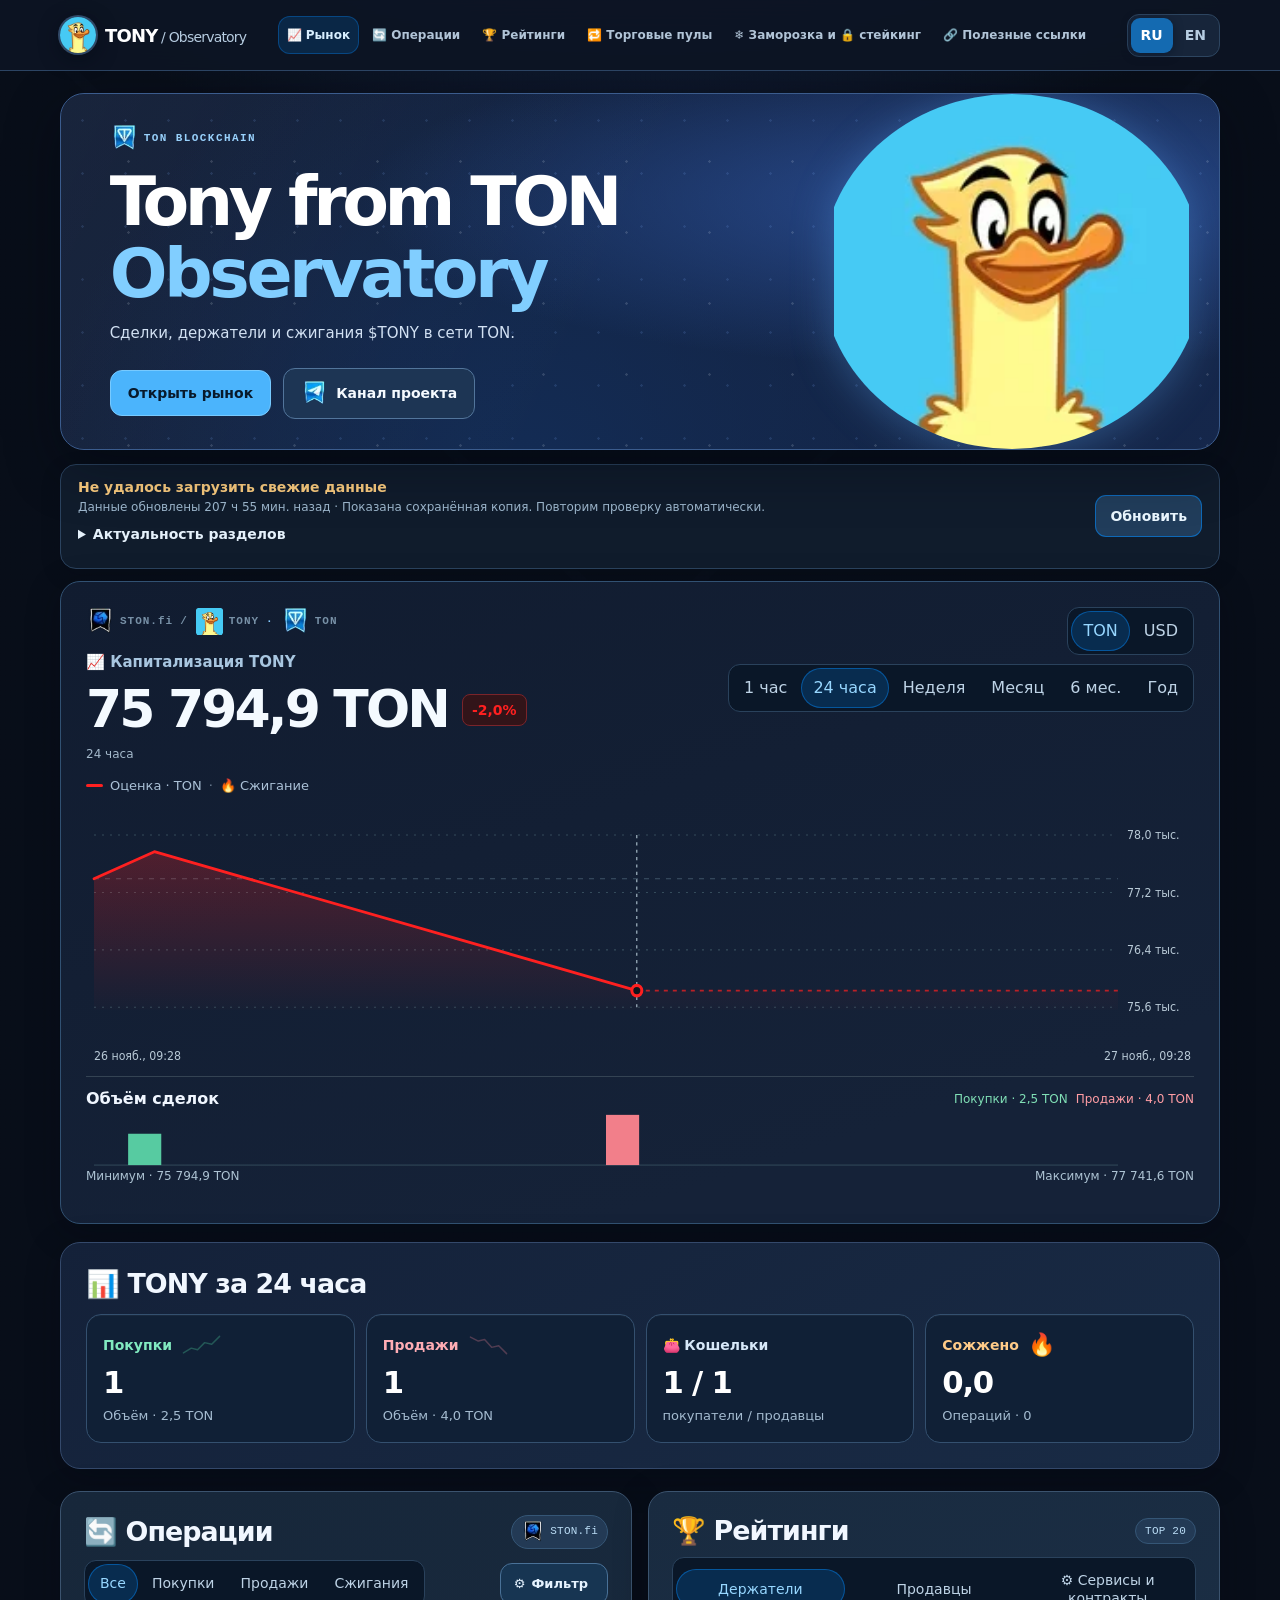
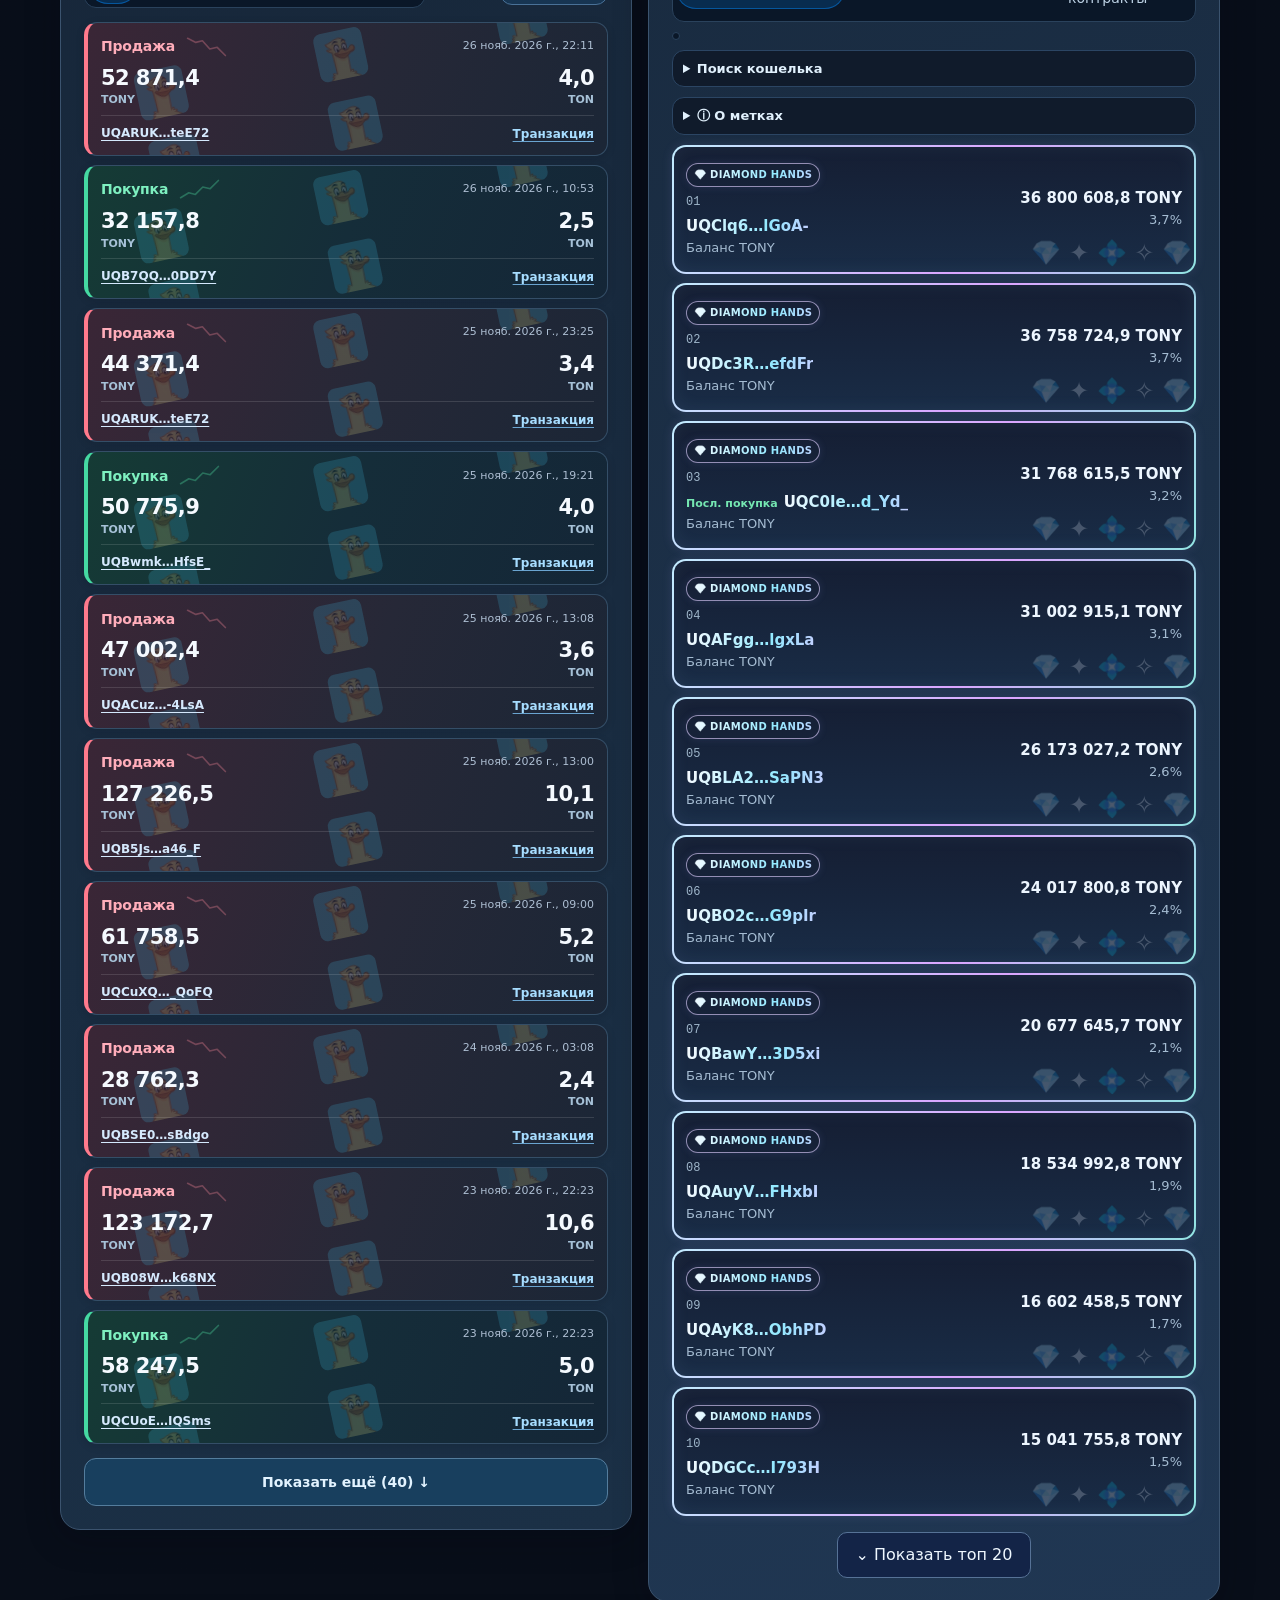
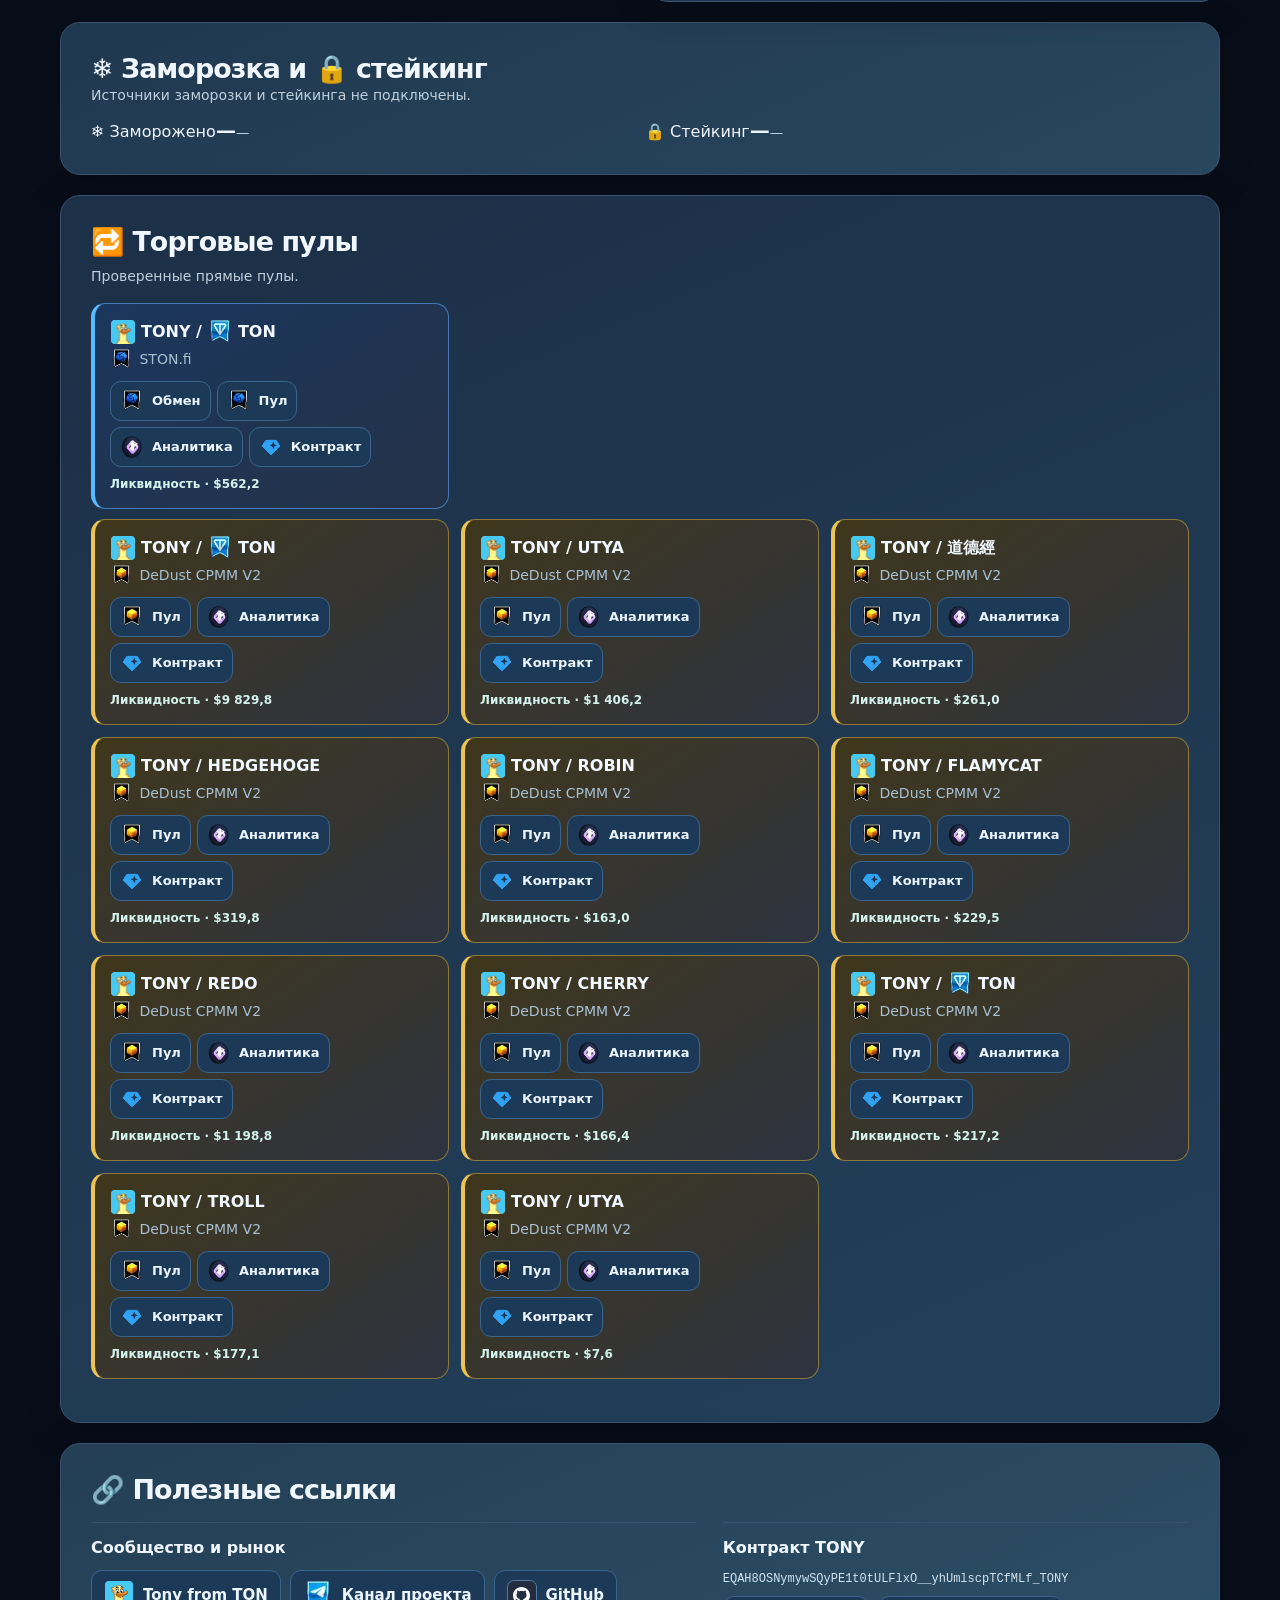
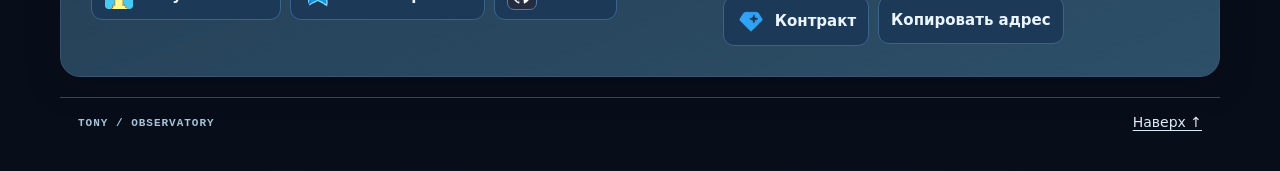
==== index.html @ 34996805 "Refresh TONY snapshot" ====
<!doctype html>
<html lang="ru"><head>
<meta charset="utf-8"><meta name="viewport" content="width=device-width,initial-scale=1">
<meta name="theme-color" content="#070d21"><meta name="description" content="TONY Observatory — сделки STON.fi, держатели и подтверждённые сжигания TONY в сети TON.">
<title>Tony from TON Observatory</title><style>:root{color-scheme:light;--ink:#101721;--muted:#536372;--paper:#f8fafc;--line:#cbd5df;--blue:#30a1f5;--link:#075d9b;--night:#090b0e;--graphite:#10151c;--green:#1e6b51;--red:#df0000;--orange:#975019;font:16px/1.5 system-ui,-apple-system,BlinkMacSystemFont,"Segoe UI",sans-serif;color:var(--ink);background:var(--night)}
*{box-sizing:border-box}
[hidden]{display:none!important}
html{scroll-behavior:smooth;scroll-padding-top:82px}
body{margin:0;background:var(--night)}
.wrap{width:min(1220px,calc(100% - 64px));margin-inline:auto}
h1,h2,h3,p{margin:0}
a{color:var(--link);text-underline-offset:3px}
a:hover{text-decoration:underline}
button{font:inherit;color:inherit;cursor:pointer}
a:focus-visible,button:focus-visible,summary:focus-visible,#plot svg:focus-visible{outline:3px solid #5692db;outline-offset:2px}
header{position:sticky;top:0;z-index:5;background:#090b0ef5;border-bottom:1px solid #283541;color:#f5f8fc}
.nav,.brand,nav,.langs,.tabs,.smallTabs,.introLinks,.eyebrow,.sectionHeading,.chartCaption,footer,.graphTop{display:flex;align-items:center}
.nav{min-height:65px;gap:20px;justify-content:space-between}
.brand{gap:9px;color:#fff;text-decoration:none}
.brand svg{width:36px;height:36px}
.brand strong{font-size:19px;letter-spacing:-.055em}
.brand span{font-weight:500;color:#c3cbd5}
.brand:hover{text-decoration:none}
nav{gap:5px}
nav a,.langs button{font-size:14px;font-weight:650}
nav a{color:#b4c0ce;padding:9px 11px;text-decoration:none;border-radius:8px}
nav a.on,nav a:hover{color:white;background:#203347;text-decoration:none}
.langs,.tabs,.smallTabs{background:#e5edf4;border-radius:10px;padding:3px;gap:2px;width:fit-content;max-width:100%;flex-wrap:wrap}
.langs button,.tabs button,.smallTabs button{border:none;padding:7px 10px;background:transparent;color:#364c61;border-radius:7px;line-height:1.35}
.langs .on,.tabs .on,.smallTabs .on{background:#114c79;color:white}
.hero{margin:20px 0 16px;position:relative;isolation:isolate;overflow:hidden;display:flex;align-items:center;min-height:192px;border-radius:20px;border:1px solid #293746;background:radial-gradient(ellipse at 88% 70%,#153650 0%,transparent 53%),#0b0d10;color:#fff}
.herotext{position:relative;z-index:1;padding:27px clamp(20px,3vw,44px);max-width:66%}
.eyebrow,.tag,footer>span{font-family:ui-monospace,Consolas,monospace;font-size:11px;font-weight:650;letter-spacing:.09em}
.eyebrow{gap:8px}
.eyebrow i{width:7px;height:7px;background:#468ec6;border-radius:50%}
.hero .eyebrow{color:#b9c9d9}
.hero .eyebrow i{background:var(--blue)}
h1{font-size:clamp(38px,4.6vw,68px);letter-spacing:-.07em;line-height:1.05;margin:7px 0 8px}
h1 em{font-family:Georgia,"Times New Roman",serif;font-weight:normal;letter-spacing:-.055em;color:#a1d6ff}
.hero p{color:#c9d5e1;font-size:15px}
.heroArt{position:absolute;inset:0 0 0 auto;width:41%;display:grid;align-items:center;pointer-events:none}
.heroArt svg{width:100%;height:100%;max-height:250px}
.introLinks{margin-top:17px;gap:10px}
.introLinks a,.more{border:1px solid #9daebf;border-radius:8px;padding:7px 12px;text-decoration:none;font-weight:650;font-size:14px}
.introLinks a{color:#f0f6ff;border-color:#536779}
.introLinks a:first-child{color:#081624;background:var(--blue);border-color:var(--blue)}
.introLinks a:hover,.more:hover{box-shadow:inset 0 0 0 1px currentColor}
.panel{background:var(--paper);border:1px solid var(--line);border-radius:17px;padding:clamp(16px,2vw,25px);min-width:0}
.graphTop,.sectionHeading,footer{justify-content:space-between;gap:12px}
.graphTop{align-items:flex-start}
.graph .eyebrow{color:#b6c8d9}
.graph .eyebrow span{color:#7891a7}
.graph h2{font-weight:550;color:var(--muted);font-size:16px;margin-top:12px}
.price{font-size:clamp(27px,3.2vw,44px);line-height:1.12;letter-spacing:-.05em;font-variant-numeric:tabular-nums;font-weight:730}
.chartCaption{font-size:13px;color:var(--muted);gap:7px;margin-top:13px}
.lineKey{width:17px;height:3px;border-radius:3px;background:var(--blue)}
.sep{color:#6f8196}
#plot{margin:6px 0;min-height:183px}
#plot svg{width:100%;height:183px;display:block;touch-action:pan-y}
#plot text{font:11px system-ui,sans-serif;fill:#b6c6d6}
.marker{cursor:pointer}
.marker:focus{outline:2px solid var(--orange)}
#readout{font-size:14px;font-variant-numeric:tabular-nums;min-height:24px;color:var(--ink)}
.note,.description,.resources p{font-size:14px;color:var(--muted);overflow-wrap:anywhere}
.note{font-size:12px}
.description{margin:8px 0}
.summary{margin:18px 0 22px}
.summary h2,.panel h2:not(.graph h2){font-size:clamp(20px,2.1vw,27px);letter-spacing:-.045em;line-height:1.2}
.summary .sectionHeading{margin-bottom:9px}
.tag{color:#3e5061;background:#e2ebf4;border-radius:20px;padding:4px 9px;white-space:nowrap;font-weight:500;letter-spacing:.02em}
#stats{display:grid;grid-template-columns:repeat(4,minmax(0,1fr));gap:10px}
.stat{background:var(--paper);border:1px solid var(--line);border-radius:13px;padding:13px 15px;min-width:0}
.stat b,.stat small,.stat span{display:block}
.stat b{font-size:clamp(20px,2.1vw,31px);line-height:1.3;font-variant-numeric:tabular-nums;overflow-wrap:anywhere;letter-spacing:-.04em}
.stat small{font-size:13px;color:var(--muted)}
.stat span{font-size:14px;font-weight:670}
.buy{color:var(--green)}
.sell{color:var(--red)}
.burn{color:var(--orange)}
.columns{display:grid;grid-template-columns:1fr 1fr;gap:16px;align-items:start}
.columns .tabs{margin:10px 0}
.columns .tabs button,.smallTabs button{font-size:14px}
.smallTabs:not(:empty){margin-bottom:8px}
#feedNote,#rankNote{margin-bottom:8px}
.row{display:grid;grid-template-columns:minmax(0,1fr) auto;gap:10px;border-top:1px solid #dce3eb;padding:10px 0;align-items:center}
.row>div{min-width:0}
.row>div:last-child{text-align:right}
.row b,.row small{display:block;font-variant-numeric:tabular-nums}
.row small{color:var(--muted);font-size:13px}
.row a{overflow-wrap:anywhere}
.row b{font-size:15px;line-height:1.45}
.row .badge{display:inline-block;padding:1px 6px;font-size:12px;border-radius:5px;margin-right:6px}
.badge.buy{background:#e0f3e8}
.badge.sell{background:var(--red);color:white}
.badge.burn{background:#ffead4}
.position{color:var(--muted);font:12px ui-monospace,monospace;margin-right:8px}
.empty{padding:16px 0;color:var(--muted)}
.more{background:#eaf1f7;color:#144b72}
.more[hidden]{display:none}
#more{margin-top:8px;width:100%}
.resources{margin:20px 0}
.resourcesGrid{display:grid;grid-template-columns:1.15fr 1.2fr 1fr;gap:24px;margin-top:16px}
.resources h3{font-size:16px;margin-bottom:6px}
.resourceList{display:flex;gap:8px 13px;flex-wrap:wrap}
.resourceList,.contract{margin-top:8px;font-size:14px}
.contract{display:block;overflow-wrap:anywhere;font-family:ui-monospace,monospace;margin-bottom:10px}
.resourcesGrid article{min-width:0}
summary{cursor:pointer;font-weight:600}
footer{padding:16px 0 25px}
footer a{font-size:14px}
@media(max-width:800px){.wrap{width:calc(100% - 28px)}
.nav{display:grid;grid-template-columns:1fr auto;gap:0;padding-top:6px}
.langs{grid-column:2;grid-row:1}
.brand{grid-column:1;grid-row:1}
nav{grid-column:1/-1;justify-content:space-between;gap:0}
nav a{padding:7px 5px;font-size:13px}
html{scroll-padding-top:98px}
.columns{grid-template-columns:1fr}
.heroArt{width:35%;opacity:.82}
.herotext{max-width:73%;padding:19px}
.hero{min-height:180px}
.graphTop{flex-wrap:wrap}
.resourcesGrid{grid-template-columns:1fr 1fr}

#stats{grid-template-columns:repeat(2,minmax(0,1fr))}}
@media(max-width:500px){.wrap{width:calc(100% - 20px)}
.hero{margin-top:10px}
.herotext{max-width:100%;padding:16px}
.heroArt{width:35%;inset:auto 0 0 auto;height:78px}
.hero p{max-width:96%;font-size:14px}
.introLinks{max-width:76%;gap:6px;flex-wrap:wrap}
.introLinks a{font-size:13px;padding:6px 8px}
.graphTop{gap:10px}
.tabs button{padding:6px 8px}
.stat{padding:10px}
.stat small{font-size:12px}
.row{gap:3px}
.row b{font-size:14px}
.row small{font-size:12px}
.resourcesGrid{grid-template-columns:1fr;gap:15px}
.resourcesGrid article+article{border-top:1px solid var(--line);padding-top:12px}}
@media(prefers-reduced-motion:reduce){html{scroll-behavior:auto}}

.walletLegend{font-size:13px;color:var(--muted);margin:4px 0}
.walletIdentity{display:inline-flex;align-items:baseline;flex-wrap:wrap;gap:2px 6px;max-width:100%;vertical-align:baseline}
.row .walletAddress{font-weight:700;text-decoration:underline;text-decoration-thickness:1px;text-underline-offset:3px}
.row .walletAddress.buy,.walletRole.buy{color:#126042}
.row .walletAddress.sell,.walletRole.sell{color:#df0000}
.row .walletAddress.burn,.walletRole.burn{color:#874305}
.row .walletAddress.neutral{color:#51615c}
.walletRole{font-size:11px;font-weight:600}
:is(.row,.walletResult) .domainBadge{font:600 11px/1.4 system-ui,sans-serif;letter-spacing:0;padding:2px 6px;border-radius:5px;overflow-wrap:anywhere;max-width:100%;display:inline-block}
.domainBadge.digits{color:#482e00;background:linear-gradient(110deg,#ffcc00 12%,#ffe173 34%,#fff9c0 46%,#ffd700 57%,#efb000 84%);background-size:220% 100%;border:1px solid #a37b00;animation:projectGold 4s ease-in-out infinite alternate}
details.domainDetails{display:inline-block;border:0;padding:0;font-size:12px;font-weight:500;width:100%}
details.domainDetails summary{color:var(--muted);font-size:11px}
#rank .position{vertical-align:top}
.onlyBadges{display:flex;align-items:center;gap:7px;font-size:13px;font-weight:600;margin:4px 0 7px;cursor:pointer}
.onlyBadges input{width:16px;height:16px;accent-color:var(--link)}


@keyframes projectGold{from{background-position:0% 50%}
to{background-position:100% 50%}}
@media(prefers-reduced-motion:reduce){.domainBadge.digits{animation:none}}
footer>span{color:#f5f8ff}
footer a{color:#dcebf8}
.price{overflow-wrap:break-word}

/* Make the chart and header dark; financial rows retain their semantic colours. */
.langs,.graph .tabs{background:#202a35}
.langs button,.graph .tabs button{color:#c3cfdb}
.langs .on,.graph .tabs .on{background:var(--blue);color:#071421}
.graph{--ink:#f5f8fc;--muted:#b2c0cd;color:var(--ink);background:var(--graphite);border-color:#283747}
.graph #readout a{color:#86caff}
.graph #plot svg{height:205px}
.brand:hover,.introLinks a:hover{color:#fff}
.introLinks a:first-child:hover{color:#081624}

.wrap{width:min(1180px,calc(100% - 88px))}
.hero{background:linear-gradient(165deg,#080a0d 22%,#10151c 100%)}
.graph,.summary{background:linear-gradient(180deg,#10151c,#152332);border:1px solid #374b5b}
.summary{background:linear-gradient(180deg,#152332,#172b3c);padding:clamp(16px,2vw,25px);border-radius:17px;color:#f4f8ff}
.summary .sectionHeading{margin-bottom:14px}
.stat{background:linear-gradient(145deg,#131d28,#1e3041);border:1px solid #3d5363}
.stat small{color:#b9c8d5}
.stat span.buy,.stat span.sell,.stat span.burn{display:inline-block;border-radius:5px;background:linear-gradient(120deg,#d8e5eb,#c1d4df);padding:1px 6px}
.columns .panel,.resources{--ink:#f3f7fc;--muted:#c1cedb;--link:#a6daff;--line:#435a6a;color:var(--ink);border-color:#3b5264}
.columns .panel{background:linear-gradient(180deg,#172b3c,#1a3b51)}
.columns .tabs,.columns .smallTabs{background:#0e1c29}
.columns .tabs button,.columns .smallTabs button{color:#cbd9e7}
.columns .tabs .on,.columns .smallTabs .on{background:#265a7d;color:#fff}
.row{border-color:#435666}
.position{color:#c1cedb}
.tag{background:#233f54;color:#d1e6f6}
.row .walletIdentity{background:linear-gradient(125deg,#d8e5eb,#c1d4df);border-radius:7px;padding:3px 6px}
.domainDetails summary{color:#354d62!important}
.domainDetails span{color:#223847}
#more,.resourceList>a,.resourceList>button{color:#f3f8ff;background:#15496b;border:1px solid #6289a3}
.resources{background:linear-gradient(180deg,#1a3b51,#20475e);padding:clamp(18px,2.5vw,30px)}
.resourcesGrid{grid-template-columns:1.3fr 1fr;gap:clamp(14px,2vw,26px)}
.resourcesGrid article{border-top:1px solid #7190a3;padding-top:13px}
.resources h3{margin-bottom:10px}
.resourceList{display:grid;grid-template-columns:1fr;gap:7px}
.resourceList>a,.resourceList>button{display:flex;align-items:center;justify-content:space-between;gap:6px;min-height:42px;padding:8px 12px;border-radius:7px;text-align:left;font:650 14px/1.35 system-ui,sans-serif;text-decoration:none;cursor:pointer}
.resourceList>a:hover,.resourceList>button:hover,#more:hover{background:#1b5c82;border-color:#aedfff}
.resources .contract{color:#d1e4f2;margin:6px 0;word-break:break-all}
footer{background:#090c10;border-top:1px solid #405362;padding:14px 18px;margin-bottom:14px;border-radius:8px}
@media(min-width:1000px){.resourcesGrid article:first-child .resourceList{grid-template-columns:repeat(2,minmax(0,1fr))}}
@media(max-width:800px){.wrap{width:calc(100% - 34px)}.resourcesGrid{grid-template-columns:1fr 1fr}}
@media(max-width:500px){.wrap{width:calc(100% - 22px)}.resourcesGrid{grid-template-columns:1fr}.resourcesGrid article+article{border-color:#7190a3}}

/* Draw external-link arrows without relying on a font glyph. */
.resourceList>a::after,.introLinks a[href^="https:"]::after,.row a:not(.walletAddress)::after{content:"";display:inline-block;width:8px;height:8px;flex-shrink:0;margin-left:6px;border-top:1.5px solid currentColor;border-right:1.5px solid currentColor;background:linear-gradient(135deg,transparent 43%,currentColor 46%,currentColor 54%,transparent 57%);vertical-align:1px}

.syncBar{display:flex;align-items:center;justify-content:space-between;gap:14px;margin:0 0 12px;padding:12px 18px;background:#101b27;border:1px solid #374b5b;border-radius:12px;color:#e5f1fb}
.syncBar>div{min-width:0}.syncBar p{font-size:14px;font-weight:650}.syncBar small{display:block;color:#b9c8d5;font-size:12px;overflow-wrap:anywhere}.syncBar .syncWarning{color:#ffcf80}
#refreshData{flex-shrink:0;min-height:42px;padding:8px 14px;border:1px solid #6289a3;border-radius:7px;background:#15496b;color:#f3f8ff;font-weight:650;font-size:14px}#refreshData:hover{background:#1b5c82}#refreshData:disabled{opacity:.65;cursor:wait}
@media(max-width:400px){.syncBar{align-items:flex-start;flex-wrap:wrap;padding:12px 14px}.syncBar>div{flex:1 1 175px}}

/* Market cap: native-currency valuation, with an explicit estimation note. */
.graph .price{font-size:clamp(32px,4.2vw,52px);letter-spacing:-.055em;line-height:1.15}
.graph h2{font-size:15px;margin-top:12px;margin-bottom:7px}
.capHeadline{display:flex;align-items:center;gap:14px;flex-wrap:wrap}
.capChange{font:700 14px/1.3 system-ui,sans-serif;padding:6px 9px;border-radius:8px;font-variant-numeric:tabular-nums;white-space:nowrap}
.capChange:empty{display:none}.capPositive{color:#54edb6;background:#133c32;border:1px solid #24634e}.capNegative{color:#ff2020;background:#321419;border:1px solid #7a242a}
#capPeriod{margin-top:5px;color:#a4b9cb}.graph #plot{min-height:250px;margin:18px 0 8px}.graph #plot svg{height:250px}
.graph #plot text{font:11px system-ui,sans-serif;fill:#b8c9d6}
.capRange{display:flex;justify-content:space-between;gap:8px;flex-wrap:wrap;color:#adc3d3;font-size:12px;font-variant-numeric:tabular-nums;margin:0 0 13px}
.graph #readout{background:#0b1723;border:1px solid #2b4354;padding:10px 12px;border-radius:9px;min-height:43px;font-size:13px;margin-bottom:9px}
.capMethod{font-size:11px;line-height:1.5;color:#9db3c4;border-top:1px solid #2b4354;padding-top:10px;margin-top:10px;max-width:850px}
.graph .chartCaption .lineKey{background:var(--chart-colour,#38dda0)}
@media(max-width:500px){.graph .price{font-size:34px}.capHeadline{gap:8px}.graph .graphTop{gap:15px}.graph .tabs{width:100%;justify-content:space-between}.graph .tabs button{padding:8px 6px;font-size:12px}.graph #plot svg{height:240px}.graph #plot{min-height:240px}.graph #readout{font-size:12px}.capMethod{font-size:11px}}
@media(max-width:360px){.graph .tabs{display:grid;grid-template-columns:repeat(3,minmax(0,1fr));gap:3px}.graph .tabs button{width:100%}}

:root{--blue:#75ccff;--project-art:url("[data-uri]");--night:#070d21}
body{background:radial-gradient(ellipse at 78% 0%,#24347b 0%,#111c49 28%,transparent 55%),#070d21}
header{background:#0a1129f5;border-color:#324576}
.brandMark{width:36px;height:36px;border-radius:50%;background:var(--project-art) center/cover}
.hero{min-height:268px;border-color:#435b9c;background:radial-gradient(ellipse at 78% 50%,#2b4696 0%,#182860 34%,transparent 68%),linear-gradient(112deg,#0d1639,#111c49)}
.hero::before{content:"";position:absolute;inset:0;background-image:radial-gradient(circle,#7eaeff 1px,transparent 1.5px),radial-gradient(circle,#eff7ff 1px,transparent 1.5px);background-size:43px 53px,83px 71px;background-position:0 0,26px 32px;opacity:.24;pointer-events:none}
.heroArt{width:40%;height:100%;background:var(--project-art) center / auto 88% no-repeat;filter:drop-shadow(0 0 20px #60b5ff60);border-radius:50%}
.hero h1 em{color:#89ceff}
.graph{background:linear-gradient(180deg,#101936,#151f43);border-color:#394b80}
.summary{background:linear-gradient(180deg,#182649,#202d55);border-color:#435480}
.columns .panel{background:linear-gradient(180deg,#192847,#1e3659)}
.resources{background:linear-gradient(180deg,#192b4b,#1b345a)}
.graphControls{display:grid;gap:10px;justify-items:end;min-width:0}
.row.trade-buy{border-left:3px solid #4cce9f;padding-left:8px;background:#14564832}
.row.trade-sell{border-left:3px solid #fb6b76;padding-left:8px;background:#7c223532}
.row.trade-burn{border-left:3px solid #e7ae57;padding-left:8px}
@media(max-width:800px){.graphControls{justify-items:start}}
@media(max-width:590px){
 .hero{min-height:210px}.heroArt{width:32%;height:auto;inset:12px 12px auto auto;aspect-ratio:1;opacity:1;background-size:contain}
 .herotext{max-width:76%}.hero h1{font-size:clamp(32px,7.5vw,47px)}.hero h1 em{display:block}
 .hero p{max-width:100%}.introLinks{max-width:100%}.graphControls{width:100%}.graph #currency{display:flex;width:auto}
}

#activity,#wallets,#pools{background:#141b27;border-color:#303a4a}
#activity .row,#wallets .row{background:transparent;border-color:#303a4a;border-left:0;padding-left:0}
#activity .row .walletIdentity,#wallets .row .walletIdentity{background:none;padding:0;column-gap:6px;row-gap:4px}
.columns .walletIdentity .walletAddress{background:none;padding:0}
.columns .row .walletAddress{color:#d6e2f0}
.columns .walletRole.buy,.columns .badge.buy{color:#85e6bc;background:none}
.columns .walletRole.sell,.columns .badge.sell{color:#ff9a9f;background:none}
.columns .walletRole.burn,.columns .badge.burn{color:#f1bd7d;background:none}
.columns .domainDetails summary,.columns .domainDetails span{color:#becbd9!important}
.columns :is(.row,.walletResult) .projectBadges{display:flex;flex-wrap:wrap;gap:5px;width:100%;align-items:center}
.columns :is(.row,.walletResult) .projectBadge{--badge-edge:#53627b;display:inline-flex;align-items:center;gap:4px;padding:2px 6px;border:1px solid var(--badge-edge);border-radius:6px;background:#202939;text-decoration:none;color:#eaf1fb;font:650 11px/1.35 system-ui,sans-serif;min-height:26px;max-width:100%}
.columns :is(.row,.walletResult) .projectBadge:hover{text-decoration:underline}
.columns :is(.row,.walletResult) .projectBadge::after{display:none}
.projectBadge img{display:block;width:18px;height:18px;object-fit:contain;border-radius:3px}
.columns :is(.row,.walletResult) .projectBadge.staking{padding-inline:4px;--badge-edge:#6c93cb}
.columns :is(.row,.walletResult) .projectBadge.vnuk{--badge-edge:#8f606f;color:#ffc8d4}
.columns :is(.row,.walletResult) .projectBadge.author{border-color:transparent;background:linear-gradient(#202939,#202939) padding-box,linear-gradient(105deg,#508eff,#dce5ee,#508eff) border-box;background-size:100% 100%,200% 100%;animation:projectBadgeGlow 5s ease-in-out infinite alternate}
.columns :is(.row,.walletResult) .projectBadge.joystick{--badge-edge:#9164ac}
.columns :is(.row,.walletResult) .projectBadge.phoenix{--badge-edge:#a86a36}
.projectBadge.joystick span,.projectBadge.phoenix span{background:linear-gradient(90deg,var(--badge-color),#ffe182,var(--badge-color));background-size:210% 100%;background-clip:text;color:transparent;animation:projectBadgeGlow 5s ease-in-out infinite alternate}
.projectBadge.joystick{--badge-color:#e3a6ff}
.projectBadge.phoenix{--badge-color:#ff9862}
@keyframes projectBadgeGlow{to{background-position:100% 0}}
@media(prefers-reduced-motion:reduce){.columns :is(.row,.walletResult) .projectBadge.author,.projectBadge.joystick span,.projectBadge.phoenix span{animation:none}}
#pools [lang="en"],html[lang="en"] #pools [lang="ru"]{display:none}
html[lang="en"] #pools [lang="en"]{display:inline}
#pools .poolIntro{margin:8px 0 16px}
#pools .poolGrid{display:grid;grid-template-columns:repeat(3,minmax(0,1fr));gap:10px}
#pools .poolCard{min-width:0;background:#1c2636;border:1px solid #39475b;border-radius:10px;padding:12px}
#pools .poolCard h3{margin:0 0 3px}
#pools .poolCard p{margin:0}
#pools .poolActions{display:flex;flex-wrap:wrap;gap:6px;margin-top:10px}
#pools .poolActions a{display:inline-flex;align-items:center;min-height:38px;padding:5px 9px;color:#edf5ff;background:#22344c;border:1px solid #586d88;border-radius:7px;font-size:13px;font-weight:650;text-decoration:none}
#pools .poolActions a:hover{background:#304963;text-decoration:underline}
#pools .poolRoute,#pools .poolTiny{margin-top:16px;padding-top:13px;border-top:1px solid #39475b}
#pools #discoveredPools{margin-top:10px}
#pools .poolCard .poolLiquidity{margin-top:8px;font-size:12px;overflow-wrap:anywhere}
#pools .poolCard h3{overflow-wrap:anywhere}
#pools .poolRoute h3{margin:0 0 4px}
#pools .poolRoute .poolCard{margin-top:9px;max-width:440px}
#pools .poolTiny .poolGrid{margin-top:10px}
#pools .poolSources{margin-top:13px;font-size:12px}
@media(max-width:800px){#pools .poolGrid{grid-template-columns:repeat(2,minmax(0,1fr))}}
@media(max-width:500px){#pools .poolGrid{grid-template-columns:minmax(0,1fr)}}

.columns :is(.row,.walletResult) .projectBadge.og{border-color:#a887c2;background:#222033}
.columns :is(.row,.walletResult) .projectBadge.fragmentNumber{--badge-edge:#cc7cdb;background:#78348b;color:#fff;font-weight:800;white-space:nowrap}
.projectBadge.og span{background:linear-gradient(90deg,#cbff69,#f3a5ff,#cbff69);background-size:210% 100%;background-clip:text;color:transparent;animation:projectBadgeGlow 4s ease-in-out infinite alternate;font-weight:800}
.columns :is(.row,.walletResult) .projectBadge.burner{border-color:#966237;padding-inline:4px}
.columns :is(.row,.walletResult) .projectBadge.blueNft{border-color:#3881a9;padding-inline:4px}
.operationRow .opMobile,.operationRow .opToggle{display:none}
#feed .operationRow .opDesktop a{display:inline-block}
@media(prefers-reduced-motion:reduce){.projectBadge.og span{animation:none}}
@media(max-width:640px){
 #feed .operationRow{grid-template-columns:minmax(0,1fr) minmax(0,auto) 28px;align-items:start;column-gap:4px;padding:8px 0}
 #feed .operationRow .opDesktop{display:none}
 #feed .operationRow>div:nth-child(2){align-self:start}
 #feed .operationRow .opMobile:not([hidden]){display:block;grid-column:1/-1;text-align:left;padding:2px 0 4px}
 #feed .operationRow .opToggle{display:grid;place-items:center;width:28px;min-height:32px;padding:0;background:none;border:0;color:#b8d3ec;cursor:pointer}
 .opToggle span{width:7px;height:7px;border-right:2px solid;border-bottom:2px solid;transform:rotate(45deg)}
 .opToggle[aria-expanded="true"] span{transform:rotate(225deg)}
}

body{background:linear-gradient(#070b16bb,#070b16cf),url("[data-uri]") center top/cover fixed,#070b16}
.supplyGrid{display:grid;grid-template-columns:repeat(2,minmax(0,1fr));gap:10px;margin-top:12px}
.supplyGrid a{display:grid;gap:4px;padding:12px;border:1px solid #39475b;border-radius:10px;background:#1c2636;text-decoration:none;min-width:0}
.supplyGrid a:hover{border-color:#7db5e6}
.supplyGrid strong{font-size:clamp(1rem,3vw,1.35rem);color:#eef5ff;overflow-wrap:anywhere}
.supplyGrid small{color:#afbfce}
@media(max-width:440px){.supplyGrid{grid-template-columns:1fr}body{background-attachment:scroll;background-size:auto,auto 1100px}}

.volumeBlock{margin-top:12px;border-top:1px solid #344353;padding-top:10px}
.volumeHeading,.volumeKeys,.tradeSize,.walletSearchForm{display:flex;align-items:center;gap:8px;flex-wrap:wrap}
.volumeHeading{justify-content:space-between}
.volumeKeys,.tradeSize{font-size:12px}
.volumeKeys span:first-child,.rankMove.gained{color:#80e0b6}
.volumeKeys span:last-child,.rankMove.lost{color:#ff9da4}
#tradeVolume svg{display:block;width:100%;height:56px}
.tradeSize{margin:8px 0;color:#bdcbd8}
.tradeSize label{display:inline-flex;align-items:center;gap:6px}
.tradeSize input[type=number],.walletSearchForm input{min-width:0;border:1px solid #53637a;border-radius:7px;background:#161f2b;color:#eaf1fb;padding:6px 8px;font:inherit}
.tradeSize input[type=number]{width:6em}
#rank .position,.walletResult .position{display:inline-flex;align-items:baseline;gap:4px}
.rankMove{font-size:10px;white-space:nowrap}
.walletSearch,.badgeLegend{margin:10px 0;border:1px solid #39475b;border-radius:8px;padding:8px 10px}
.walletSearch summary,.badgeLegend summary{cursor:pointer;color:#d6e2f0;font-size:13px;font-weight:650}
.walletSearchForm{margin-top:9px}
.walletSearchForm input{flex:1 1 145px}
.walletSearchForm button{padding:6px 9px;border:1px solid #52637b;border-radius:7px;background:#243249;color:#eaf1fb;cursor:pointer}
.walletResult{margin-top:9px;overflow-wrap:anywhere}
.walletResult h3,.walletResult h4,.walletResult p{margin:6px 0}
.walletResult ul,.badgeLegend dl{padding-left:0;margin:8px 0 0;font-size:12px}
.walletResult li{margin-left:15px;padding-top:3px}
.badgeLegend dl{display:grid;grid-template-columns:auto 1fr;gap:5px 8px}
.badgeLegend dd{margin:0;color:#bdcbd8}
.columns .projectBadge.arni,.columns .projectBadge.napiwas{border-color:#927fa2}
.columns .projectBadge.arni span,.columns .projectBadge.napiwas .badgeLabel{
 background:linear-gradient(90deg,#70e1dd,#c4b4ff,#ffab94,#ffe39a,#70e1dd);
 background-size:225% 100%;background-clip:text;color:transparent;
 animation:projectBadgeGlow 4.3s ease-in-out infinite alternate
}
.projectBadge .beerIcon{position:relative;display:inline-block;flex:0 0 18px;width:18px;height:18px}
.beerIcon::before,.beerIcon::after{content:"";position:absolute}
.beerIcon::before{left:2px;top:2px;width:10px;height:15px;border:1px solid #ffde99;border-radius:3px 3px 4px 4px;background:linear-gradient(#fff4dc 0 28%,#ffce56 29%,#e4932c 83%,#b36121)}
.beerIcon::after{left:12px;top:6px;width:5px;height:8px;border:2px solid #ffde99;border-left:0;border-radius:0 4px 4px 0}
@media(prefers-reduced-motion:reduce){.columns .projectBadge.arni span,.columns .projectBadge.napiwas .badgeLabel{animation:none}}

.projectBadges .domainDetails{width:auto;max-width:100%;overflow-wrap:anywhere}

/* TONY / Telegram-inspired Observatory — design layer v1.
   No remote fonts, frameworks, images or runtime dependencies.
   Loaded AFTER the existing stylesheet. Keeps data/JS functionality intact. */
:root{
  color-scheme:dark;
  --tg-bg:#090e18;--tg-surface:#121b2a;--tg-surface2:#192639;
  --tg-elevated:#20344b;--tg-line:#2a405a;--tg-blue:#55b9ff;
  --tg-blue-strong:#258fea;--tg-text:#f0f6ff;--tg-muted:#a6bdd2;
  --tg-green:#51dcaa;--tg-red:#ff8696;--tg-gold:#f3c66f;
  --night:var(--tg-bg);--paper:var(--tg-surface);--ink:var(--tg-text);
  --muted:var(--tg-muted);--line:var(--tg-line);--blue:var(--tg-blue);
  --link:#91d8ff;--green:var(--tg-green);--red:var(--tg-red);
  font-family:system-ui,-apple-system,BlinkMacSystemFont,"Segoe UI",sans-serif;
  font-optical-sizing:auto;
}
html{scroll-padding-top:100px}
body{
  color:var(--tg-text);
  background:radial-gradient(ellipse 80% 420px at 50% -150px,#1b315e 0%,transparent 72%),
    linear-gradient(#080e19e8,#080e19f1),url("[data-uri]") center top/cover fixed,#090e18;
}
.wrap{width:min(1160px,calc(100% - 40px))}
a{color:var(--link)}
button,input{font-family:inherit}
a,button,summary{-webkit-tap-highlight-color:transparent}
button:not(:disabled),a,summary{transition:background-color .18s ease,border-color .18s ease,color .18s ease,transform .18s ease}
button:active:not(:disabled),.introLinks a:active,.resourceList>a:active,#pools .poolActions a:active{transform:scale(.98)}
a:focus-visible,button:focus-visible,summary:focus-visible,input:focus-visible{outline:2px solid var(--tg-blue);outline-offset:3px}
header{background:#0d1524f0;border-bottom:1px solid #2c4463;backdrop-filter:blur(22px);-webkit-backdrop-filter:blur(22px)}
.nav{min-height:70px;gap:18px}
.brandMark{box-shadow:0 0 0 2px #314968,0 5px 20px #050a14a8}
.brand strong{font-size:18px;letter-spacing:-.045em}
.brand span{color:#b6cce0;font-size:14px}
nav{gap:5px}
nav a{padding:10px 13px;color:#b1c4d7;border-radius:12px;font-weight:600}
nav a.on,nav a:hover{background:#1e3958;color:#f4faff}
.langs{background:#17253a;padding:3px;border:1px solid #2d4560;border-radius:12px}
.langs button{border-radius:9px;min-width:39px;min-height:35px;color:#b6cde2}
.langs button.on{background:#288fd9;color:#fff;box-shadow:0 2px 10px #0613268c}
main.wrap{padding-bottom:10px}
.hero{margin:22px 0 14px;min-height:275px;border:1px solid #3b5c8d;border-radius:24px;
  background:radial-gradient(ellipse at 81% 30%,#294c91 0%,transparent 48%),
  radial-gradient(circle at 40% 110%,#132c55,transparent 60%),
  linear-gradient(125deg,#111d35,#15274b);
  box-shadow:0 18px 54px #02071164;isolation:isolate}
.hero::before{opacity:.14}
.hero::after{content:"";position:absolute;inset:0;pointer-events:none;
  background:linear-gradient(115deg,#ffffff08,transparent 50%);border-radius:inherit}
.herotext{padding:clamp(23px,3.5vw,45px);max-width:68%}
.hero .eyebrow{color:#98d1fc;letter-spacing:.13em}
.hero .eyebrow i{box-shadow:0 0 0 5px #269de421}
.hero h1{margin:13px 0 12px;font-size:clamp(39px,5.5vw,68px);line-height:1.03;letter-spacing:-.065em}
.hero h1 em{font-style:normal;font-weight:550;font-family:inherit;letter-spacing:-.05em;color:#81ceff}
.hero p{color:#d2e1f3;font-size:15px;max-width:510px;line-height:1.65}
.heroArt{background-size:auto 83%;filter:drop-shadow(0 6px 28px #67acff40)}
.introLinks{gap:10px;margin-top:21px}
.introLinks a{display:inline-flex;align-items:center;justify-content:center;
  min-height:42px;padding:9px 17px;border-radius:12px;font-size:14px;
  background:#1d3554;border:1px solid #52759b;color:#f5faff}
.introLinks a:first-child{background:#4bb4fc;color:#081a2c;border-color:#77caff}
.introLinks a:hover{background:#2c5277;text-decoration:none;transform:translateY(-2px)}
.introLinks a:first-child:hover{background:#83d0ff;color:#071b2c}
.syncBar{background:#101c2c;border-color:#2b435f;border-radius:16px;
  padding:12px 17px;box-shadow:0 6px 20px #050b152b}
.syncBar p{color:#e3f5ff}
.syncBar small{color:#9eb8ce}
#refreshData{border-radius:11px;background:#213d5b;border-color:#476d92;color:#eaf7ff}
#refreshData:hover{background:#2f5a81}
.panel,.graph,.summary,.columns .panel,.resources,#pools,#activity,#wallets{
  border:1px solid var(--tg-line);border-radius:20px;
  background:linear-gradient(155deg,#151f30 0%,#111927 100%);
  box-shadow:0 8px 34px #03091145;color:var(--tg-text)}
.graph{background:linear-gradient(160deg,#172640 0%,#101a2d 76%);border-color:#315172}
.graph .eyebrow{color:#86caff}
.graph h2{color:#a8c6e0;margin-top:15px}
.graph .price{color:#f4faff;letter-spacing:-.055em}
.graph .chartCaption{color:#abc1d7}
.graph #readout{border-color:#314964;background:#0e192a}
.graph .capMethod{border-color:#2b4056;color:#98aec2}
.graph #plot{border-radius:15px;overflow:hidden}
.graphControls{gap:9px}
.graph .tabs,.columns .tabs,.columns .smallTabs{background:#0a1728;border:1px solid #2a425c;border-radius:12px;padding:3px}
.graph .tabs button,.columns .tabs button,.columns .smallTabs button{border-radius:9px;min-height:34px;padding:7px 12px;color:#bed3e6}
.graph .tabs .on,.columns .tabs .on,.columns .smallTabs .on{background:#26659c;color:#fff;box-shadow:0 2px 8px #050d1780}
.summary{margin-top:18px;background:linear-gradient(150deg,#182b44,#142037);border-color:#2a496b}
.summary h2,.panel h2:not(.graph h2){color:#f1f7ff;font-weight:730;letter-spacing:-.035em}
#stats{gap:11px}
.stat{padding:16px;border-radius:15px;background:#102036;border:1px solid #34506f;box-shadow:inset 0 1px #ffffff0a}
.stat b{color:#fff;font-size:clamp(21px,2.4vw,32px);line-height:1.22;margin:5px 0}
.stat small{color:#a4bbd0}
.stat span{font-weight:680}
.stat span.buy,.stat span.sell,.stat span.burn{background:none;padding:0}
.columns{gap:16px}
.columns .panel{min-width:0}
.sectionHeading{flex-wrap:wrap}
.tag{background:#233a55;color:#badcf5;border:1px solid #355676}
.row{border-top-color:#263950;padding:12px 3px}
.row:hover{background:#ffffff07}
.row.trade-buy,.row.trade-sell,.row.trade-burn{border-left:3px solid transparent;border-radius:8px;padding-left:10px}
#activity .row.trade-buy{border-left:3px solid #52d5a2;background:#16362c42}
#activity .row.trade-sell{border-left:3px solid #ff8191;background:#40232a50}
#activity .row.trade-burn{border-left:3px solid #f5c16b;background:#3a2c1b48}
.row b{color:#edf6ff}
.row small{color:#a5bcd2}
.columns .row .walletAddress{color:#d5e9fd}
.columns .walletRole.buy,.columns .badge.buy{color:#75e7b2}
.columns .walletRole.sell,.columns .badge.sell{color:#ff9bac}
.columns .walletRole.burn,.columns .badge.burn{color:#f5c377}
.position{color:#9fb6ca}
.columns :is(.row,.walletResult) .projectBadge{border-radius:8px;background-color:#1d2b3e;min-height:28px}
.columns :is(.row,.walletResult) .projectBadge.fragmentNumber{background:#813c99;color:#fff;border-color:#dd8bfa}
.domainBadge.digits{border-radius:7px}
#more,.resourceList>a,.resourceList>button,#pools .poolActions a{
  background:#1c3958;border:1px solid #3a648b;border-radius:11px;color:#eaf5ff}
#more{min-height:43px}
#more:hover,.resourceList>a:hover,.resourceList>button:hover,#pools .poolActions a:hover{background:#2b5277}
.supplyGrid a,#pools .poolCard{background:#17263a;border:1px solid #2b4665;border-radius:14px;padding:15px}
.supplyGrid a:hover,#pools .poolCard:hover{border-color:#4785b3}
.supplyGrid small{color:#b5c9da}
#pools .poolCard h3{color:#f2f8ff}
#pools .poolCard p{color:#a9c0d3}
#pools .poolGrid{gap:12px}
#pools .poolActions a{min-height:40px}
.walletSearch,.badgeLegend{background:#101b2b;border-color:#2b4563;border-radius:12px}
.walletSearch summary,.badgeLegend summary{color:#e1f1fd}
.tradeSize input[type=number],.walletSearchForm input{background:#091729;border-color:#385575;color:#f5faff;border-radius:10px;min-height:38px}
.walletSearchForm button{background:#285982;border-color:#478bb5;border-radius:10px;min-height:40px}
.resources{background:linear-gradient(155deg,#152840,#152036)}
.resourcesGrid article{border-color:#36516d}
.resourceList>a,.resourceList>button{min-height:45px;padding:10px 13px}
footer{background:transparent;border-top:1px solid #314862;border-radius:0;color:#bed4e7;margin-top:20px}
footer>span{color:#a8c2d8}
@media(min-width:900px){
 .columns .panel{padding:23px}
 .hero{min-height:305px}
 .heroArt{background-size:auto 88%}
}
@media(max-width:800px){
 html{scroll-padding-top:114px}
 .wrap{width:calc(100% - 28px)}
 .nav{gap:5px;padding-top:5px}
 .brand strong{font-size:16px}
 nav{overflow-x:auto;scrollbar-width:none;justify-content:space-between}
 nav::-webkit-scrollbar{display:none}
 nav a{min-height:42px;display:inline-flex;align-items:center;white-space:nowrap;padding:9px 10px}
 .hero{margin-top:14px;min-height:230px}
 .herotext{max-width:75%;padding:24px}
 .resourcesGrid{grid-template-columns:1fr 1fr}
}
@media(max-width:590px){
 .wrap{width:calc(100% - 22px)}
 .hero{border-radius:20px;min-height:250px}
 .hero h1{font-size:clamp(34px,8vw,46px)}
 .herotext{max-width:100%;padding:20px 18px 78px}
 .hero p{max-width:100%;padding-right:0}
 .heroArt{width:100px;height:100px;top:auto;bottom:-7px;right:7px;inset:auto 7px -7px auto;opacity:.83;background-size:contain}
 .hero .introLinks{max-width:calc(100% - 90px)}
 .introLinks a{min-height:40px;padding:8px 11px}
 .graph,.summary,.columns .panel,.resources{padding:16px}
 .graphTop{gap:13px}
 .graphControls{width:100%;justify-items:stretch}
 .graph .tabs{width:100%;justify-content:space-between}
 .graph .tabs button{flex:1 1 auto;padding:8px 6px;font-size:12px}
 .graph .price{font-size:clamp(29px,8.7vw,39px)}
 .graph #plot,.graph #plot svg{min-height:210px;height:210px}
 #stats{grid-template-columns:repeat(2,minmax(0,1fr));gap:9px}
 .stat{padding:12px}
 .stat b{font-size:clamp(19px,5.4vw,26px)}
 .columns{gap:14px}
 #pools .poolGrid{grid-template-columns:1fr}
 .resourcesGrid{grid-template-columns:1fr}
 .row{min-width:0}
 .row>div{overflow-wrap:anywhere}
 .syncBar{flex-wrap:wrap}
 body{background-attachment:scroll}
}
@media(max-width:360px){
 .brand strong{font-size:14px}
 .brandMark{width:30px;height:30px}
 .nav{column-gap:3px}
 nav a{font-size:12px;padding:9px 7px}
 .hero .introLinks{max-width:100%}
 .heroArt{opacity:.4}
 .graph .tabs button{font-size:11px}
}
@media(hover:hover){
 .stat:hover,#pools .poolCard:hover{transform:translateY(-2px)}
}
@media(prefers-reduced-motion:reduce){
 *,*::before,*::after{scroll-behavior:auto!important;animation-duration:.01ms!important;transition-duration:.01ms!important}
}

/* FIGMA TELETON IOS UI KIT — SOURCE-ALIGNED
   Reference: fIjhy6ddPFSXmia3DCvQa2
   Dark selected tab: 6028:2120, row: 6023:2116, dark label: 6781:30558.
   Accent #008BFF; 52px regular list-row minimum; rounded selected tab.
   Native system font replaces Figma's licensed iostgico/SF Pro assets. */
:root{--tg-accent:#008bff;--tg-blue:#008bff;--tg-blue-strong:#008bff;--tg-selected:#146ab1}
nav a.on,nav a[aria-current="location"]{
 color:#d8efff;background:#008bff28;box-shadow:inset 0 0 0 1px #008bff55}
.langs button.on{background:var(--tg-selected);color:#fff}
.graph .tabs .on,.columns .tabs .on,.columns .smallTabs .on{
 border-radius:100px;background:#008bff2e;color:#97d7ff;
 box-shadow:inset 0 0 0 1px #008bff70}
.graph .tabs button,.columns .tabs button,.columns .smallTabs button{
 min-height:40px;line-height:1.25}
#activity .row,#wallets .row{min-height:52px}
#activity .row .walletAddress,#wallets .row .walletAddress{line-height:1.45}
#activity .row .badge,#wallets .row .badge{line-height:1.4}
#refreshData,.walletSearchForm button{border-color:#008bff91}
#refreshData:focus-visible,.walletSearchForm button:focus-visible{outline-color:#94d9ff}
@media(max-width:800px){
 nav a{min-height:44px}
}

/* Four compact, fully visible tabs on narrow Telegram WebViews. */
@media(max-width:590px){
 #nav{display:grid;grid-template-columns:repeat(4,minmax(0,1fr));gap:3px;overflow:visible;width:100%}
 #nav a{display:flex;align-items:center;justify-content:center;min-width:0;
  font-size:12px;white-space:nowrap;line-height:1.2;padding:9px 2px;text-align:center}
 #nav a[href="#links"]{font-size:0}
 #nav a[href="#links"]::after{content:"Ссылки";font-size:12px}
 html[lang="en"] #nav a[href="#links"]::after{content:"Links"}
}

/* UNIVERSAL OBSERVATORY UI V1 — reusable across token projects.
   Layout, labels, accessible filter, gem/paper honors and animated burn cards.
   No remote art/fonts: all decoration stays inside standalone HTML/CSS. */
.feedFilterBar{display:flex;align-items:center;justify-content:space-between;flex-wrap:wrap;gap:9px;margin:11px 0}
.feedFilterBar #filters{margin:0}
#badgeFilterToggle{display:inline-flex;align-items:center;justify-content:center;gap:6px;min-height:42px;
 padding:8px 13px;border:1px solid #497197;border-radius:12px;background:#173552;color:#e6f3ff;font-weight:750;font-size:13px}
#badgeFilterToggle[aria-expanded="true"]{background:#184a73;border-color:#82c9ff}
#badgeFilterCount{color:#9fd6fa;font-size:12px}
.filterPanel{background:#0f2033;border:1px solid #355573;padding:14px;border-radius:14px;margin:0 0 14px}
.filterPanel .onlyBadges{margin:0 0 10px;min-height:34px}
.filterPanel .tradeSize{margin:0 0 13px;gap:10px}
.filterPanel .tradeSize label{min-height:32px}
.filterBadgesHeading{display:flex;align-items:center;justify-content:space-between;gap:9px;
 border-top:1px solid #2b4961;padding-top:13px;margin-top:4px}
.filterBadgesHeading strong{font-size:13px;color:#cfe5f8}
#clearBadgeFilters{border:0;background:none;color:#88cfff;text-decoration:underline;font-size:12px;padding:6px}
.badgeFilterSearch{display:block;width:100%;min-width:0;min-height:42px;margin:9px 0 12px;
 padding:9px 12px;border:1px solid #3c5d7e;border-radius:10px;background:#0b182a;
 color:#ecf7ff;font-size:14px}
.badgeFilterSearch::placeholder{color:#9fb1c7}
.badgeFilterList{display:grid;grid-template-columns:repeat(2,minmax(0,1fr));gap:8px}
.badgeFilterItem{display:flex;align-items:center;gap:8px;min-height:39px;padding:7px 9px;
 border:1px solid #354d66;border-radius:10px;background:#172b40;
 color:#e5f2fd;font-size:12px;overflow-wrap:anywhere;cursor:pointer}
.badgeFilterItem:has(input:checked){border-color:#008bff;background:#153e60}
.badgeFilterItem input{accent-color:#008bff;flex:0 0 17px;width:17px;height:17px}
.filterHint{margin:12px 0 0;font-size:12px;color:#93aec5;line-height:1.5}
#feed{display:grid;gap:13px;margin-top:14px}
/* A transaction is a standalone, readable card rather than a compressed table row. */
#feed .operationRow{display:flex;flex-direction:column;align-items:stretch;gap:11px;position:relative;
 padding:16px 17px!important;margin:0;min-width:0;overflow:hidden;border:1px solid #344e67;
 border-left:4px solid #486787!important;border-radius:16px;background:#172b3d!important;
 box-shadow:0 5px 15px #030c172d;isolation:isolate}
#feed .operationRow.trade-buy{border-left-color:#45d9a2!important;background:linear-gradient(110deg,#153b35,#152d39 50%,#142637)!important}
#feed .operationRow.trade-sell{border-left-color:#ff7a8c!important;background:linear-gradient(110deg,#3a2636,#262837 55%,#1b2636)!important}
#feed .operationRow>div{position:relative;z-index:1;min-width:0}
#feed .operationRow .opHeader{display:flex;align-items:center;justify-content:space-between;gap:9px}
#feed .operationRow .opKind{font-weight:780;letter-spacing:-.015em;font-size:15px;line-height:1.3}
#feed .operationRow .opKind.buy{color:#7ef0c0}
#feed .operationRow .opKind.sell{color:#ffadba}
#feed .operationRow .opKind.burn{color:#ffe1a0}
#feed .operationRow .opDate{font-size:11px;color:#adc4da;white-space:nowrap;overflow:hidden;text-overflow:ellipsis;margin-left:auto}
#feed .operationRow .opToggle{display:grid!important;place-items:center;flex:0 0 35px;width:35px;min-height:35px;
 color:#d3e6f6;background:#1c3852;border:1px solid #436380;border-radius:10px;padding:0}
#feed .operationRow .opToggle span{display:block;width:auto;height:auto;border:0;
 transform:none;color:inherit;font:750 23px/1 system-ui,sans-serif}
#feed .operationRow .opToggle[aria-expanded="true"] span{transform:rotate(180deg)}
#feed .operationRow .opAmounts{display:grid;grid-template-columns:minmax(0,1.45fr) minmax(0,1fr);
 gap:12px;align-items:start;width:100%}
#feed .operationRow .opAmounts>div{min-width:0;display:flex;flex-direction:column;gap:2px}
#feed .operationRow .opAmountValue{display:block;overflow-wrap:anywhere;
 color:#f5faff;font-size:clamp(18px,2.2vw,24px);font-weight:795;letter-spacing:-.028em;
 line-height:1.22;font-variant-numeric:tabular-nums}
#feed .operationRow .opAmountUnit{color:#a6c1d7;font-size:12px;font-weight:650;line-height:1.4}
#feed .operationRow .opGram{text-align:right;align-items:flex-end}
#feed .operationRow .opWallet{padding-top:10px;border-top:1px solid #ffffff20;font-size:14px}
#feed .operationRow .walletIdentity{display:flex;align-items:center;gap:6px 8px;flex-wrap:wrap;width:100%;max-width:100%}
#feed .operationRow .walletAddress{font-weight:720;text-decoration-thickness:1px;text-underline-offset:3px;
 max-width:100%;overflow-wrap:anywhere}
#feed .operationRow .domainBadge.digits{vertical-align:middle;flex:0 0 auto}
#feed .operationRow .projectBadges{display:flex;flex-wrap:wrap;width:100%;gap:6px;margin-top:5px}
#feed .operationRow .opMobile{display:none;gap:10px;justify-content:space-between;
 padding-top:10px;border-top:1px solid #ffffff20;font-size:12px;color:#afc2d5}
#feed .operationRow .opMobile:not([hidden]){display:flex!important;grid-column:auto;text-align:left}
#feed .operationRow .opMobile a{color:#8cd5ff;font-weight:700}
#feed .operationRow .opDesktop{display:none!important}
#feed .operationRow .projectBadge{min-height:28px}
#feed .operationRow .domainDetails{max-width:100%;width:auto}
/* Burn decorations cover the whole card; text remains fully legible above them. */
#feed .operationRow.trade-burn{
 border:2px solid #d47b45!important;border-left:4px solid #ffba45!important;
 background:linear-gradient(120deg,#4a1a1a,#733319,#4d1c28,#783b18,#401d22)!important;
 background-size:300% 300%!important;
 animation:observatoryFireGlow 7s ease-in-out infinite alternate;
 box-shadow:0 0 17px #fa5c242b,inset 0 0 20px #ffae2520}
#feed .operationRow.trade-burn::before{content:"🔥  🔥     🔥  🔥";position:absolute;inset:auto 0 -12px;
 text-align:center;font-size:36px;letter-spacing:8px;opacity:.19;pointer-events:none;
 filter:blur(1px);animation:observatoryFlames 4.4s ease-in-out infinite alternate;z-index:0}
#feed .operationRow.trade-burn .opAmountValue{color:#fff5e8}
@keyframes observatoryFireGlow{
 0%{background-position:0% 55%;border-color:#b95f34;box-shadow:0 0 14px #eb702c32}
 50%{background-position:70% 12%;border-color:#ffb75a;box-shadow:0 0 24px #fa9a2342}
 100%{background-position:100% 75%;border-color:#db6938;box-shadow:0 0 16px #f4654444}
}
@keyframes observatoryFlames{from{transform:translateY(5px) scale(1);opacity:.10}to{transform:translateY(-15px) scale(1.07);opacity:.28}}
/* Honors apply only to the current top 10 in the appropriate rankings. */
#rank .rankingRow{position:relative;isolation:isolate;overflow:hidden;border-radius:14px;
 border:1px solid #355269;padding:14px 12px;margin-bottom:9px;gap:12px;
 background:#152438;min-width:0}
#rank .rankingRow>div{z-index:1;position:relative;min-width:0}
#rank .rankingRow .walletIdentity{max-width:100%;width:100%}
#rank .rankingRow .projectBadges{width:100%;margin-top:4px}
#rank .rankingRow .rankHonor{display:table;width:max-content;max-width:100%;border-radius:100px;
 font:760 11px/1.4 system-ui,sans-serif;padding:4px 11px;margin:0 0 8px;
 letter-spacing:.03em;text-transform:uppercase}
#rank .rankingRow.diamondHands{border:2px solid transparent;
 background:linear-gradient(#151e33,#192c46) padding-box,
 linear-gradient(115deg,#c2ecff,#dba5ff,#74ffd7,#ffe3a0,#9fb8ff,#e3a8ff,#c2ecff) border-box;
 background-size:100% 100%,350% 350%;animation:diamondSweep 8s linear infinite;
 box-shadow:inset 0 0 18px #99cfff13,0 0 11px #acaaff20}
#rank .diamondHands::before{content:"💎 ✦ 💠 ✧ 💎";position:absolute;inset:auto 2px 1px auto;
 opacity:.22;font-size:24px;pointer-events:none;z-index:0;
 animation:diamondSpark 5s ease-in-out infinite alternate}
#rank .diamondHonor{color:#f8efff;background:linear-gradient(105deg,#634c92,#3b647d,#74613d);
 border:1px solid #d9caff88;text-shadow:0 0 9px #bbaaffaa}
@keyframes diamondSweep{from{background-position:0 0,0% 50%}to{background-position:0 0,100% 50%}}
@keyframes diamondSpark{from{opacity:.1;transform:translateY(3px)}to{opacity:.30;transform:translateY(-3px)}}
#rank .rankingRow.paperHands{border:2px solid transparent;
 background:linear-gradient(#232431,#1a2637) padding-box,
 linear-gradient(115deg,#f7eee8,#a9b6c8,#e5b3ab,#eee3d8,#a9b6c8) border-box;
 background-size:100% 100%,280% 280%;animation:paperBorder 9s linear infinite}
#rank .paperHands::before{content:"🧻   🧻   🧻   🧻\A 🧻   🧻   🧻   🧻\A 🧻   🧻   🧻   🧻";
 white-space:pre;position:absolute;inset:-12px;z-index:0;font-size:28px;line-height:1.9;
 opacity:.13;pointer-events:none;transform:rotate(-8deg) scale(1.07);animation:paperDrift 8s ease-in-out infinite alternate}
#rank .paperHonor{color:#ecdddd;background:#53424b;border:1px solid #ccbbc7aa}
@keyframes paperBorder{from{background-position:0 0,0% 30%}to{background-position:0 0,100% 60%}}
@keyframes paperDrift{from{transform:rotate(-8deg) translateY(-6px) scale(1.07)}to{transform:rotate(-6deg) translateY(7px) scale(1.07)}}
.serviceEmoji{display:inline-block;margin-right:2px;font-size:15px;line-height:1}
/* Hero places the token emblem beside the identity rather than over the CTA. */
.hero{min-height:295px;display:flex;align-items:center;border-radius:24px}
.heroArt{width:33%;height:100%;right:16px;inset:0 16px 0 auto;background-size:contain;
 background-position:center;filter:drop-shadow(0 6px 20px #62b0ff50)}
.hero .herotext{max-width:65%;padding:30px clamp(23px,3.8vw,49px)}
.hero h1{line-height:1.06;margin-bottom:11px}
.hero p{max-width:38rem}
.hero .introLinks{display:flex;gap:12px;flex-wrap:wrap;align-items:center;margin-top:22px}
.hero .introLinks a{min-height:46px;padding:11px 17px}
@media(max-width:800px){
 .hero{min-height:255px}
 .hero .herotext{max-width:68%;padding:23px}
 .heroArt{width:30%;right:10px}
}
@media(max-width:640px){
 .feedFilterBar{display:flex;flex-direction:column;align-items:stretch;gap:8px}
 .feedFilterBar #filters{width:100%;display:flex;justify-content:space-between;gap:2px}
 .feedFilterBar #filters button{flex:1 1 auto;min-width:0;font-size:12px;padding:8px 4px}
 .feedFilterBar #badgeFilterToggle{align-self:flex-end}
 #feed .operationRow{padding:14px 13px!important}
 #feed .operationRow .opAmounts{grid-template-columns:minmax(0,1.4fr) minmax(0,1fr);gap:8px}
 #feed .operationRow .opAmountValue{font-size:clamp(17px,4.6vw,21px)}
 #feed .operationRow .opDate{font-size:10px}
 #rank .rankingRow{padding:11px 10px}
 .hero{min-height:285px;display:block}
 .hero .herotext{max-width:100%;padding:22px 18px}
 .hero h1{font-size:clamp(30px,7.6vw,42px);max-width:calc(100% - 115px);min-height:78px}
 .hero p{max-width:100%;font-size:14px}
 .heroArt{width:112px;height:112px;inset:15px 12px auto auto;opacity:.95;background-size:contain}
 .hero .introLinks{width:100%;display:grid;grid-template-columns:1fr 1fr;gap:9px;margin-top:19px}
 .hero .introLinks a{min-width:0;min-height:44px;padding:9px 7px;justify-content:center;font-size:12px}
}
@media(max-width:390px){
 .badgeFilterList{grid-template-columns:minmax(0,1fr)}
 .hero h1{max-width:calc(100% - 99px);font-size:31px}
 .heroArt{width:97px;height:97px}
 .hero{min-height:270px}
 #rank .rankingRow{grid-template-columns:minmax(0,1fr) auto}
 #rank .rankingRow b{overflow-wrap:anywhere;font-size:12px}
 #feed .operationRow .opAmountValue{font-size:17px}
 #feed .operationRow .opAmountUnit{font-size:11px}
}
@media(prefers-reduced-motion:reduce){
 #feed .operationRow.trade-burn,#feed .operationRow.trade-burn::before,
 #rank .rankingRow.diamondHands,#rank .diamondHands::before,
 #rank .rankingRow.paperHands,#rank .paperHands::before{animation:none!important}
}

/* OBSERVATORY OPERATION CARDS V1.1 — no per-card expansion, direct explorer action. */
#feed .operationRow .opHeader{align-items:center;gap:12px}
#feed .operationRow .opDate{flex:0 1 auto;text-align:right}
#feed .operationRow .opTransaction{
 display:inline-flex;position:relative;z-index:2;align-self:flex-end;justify-content:center;align-items:center;
 gap:7px;min-height:42px;margin-top:-3px;padding:8px 12px;
 color:#a0ddff;background:#1c3a53;border:1px solid #4576a0;border-radius:10px;
 font-size:13px;font-weight:770;line-height:1.2;text-decoration:none;white-space:nowrap;
 transition:background .18s,border-color .18s;
}
#feed .operationRow .opTransaction::after{content:"↗";font-size:16px;line-height:1}
#feed .operationRow .opTransaction:hover{background:#26516f;border-color:#81caff;color:#eff9ff}
#feed .operationRow .opTransaction:focus-visible{outline:2px solid #b3e6ff;outline-offset:3px}
#activity #more{display:flex;justify-content:center;align-items:center;width:100%;
 min-height:48px;margin-top:14px;padding:11px 13px;background:#183f5e;
 border:1px solid #547d9d;border-radius:12px;color:#e2f3ff;font-size:14px;font-weight:760}
#activity #more:hover{background:#23577c;border-color:#8ccfff}
#activity #more[hidden]{display:none}
@media(max-width:590px){
 #feed .operationRow .opTransaction{min-height:44px;margin-top:-5px}
}


/* TONY OBSERVATORY v1.2 — mobile-first polish, compact trades and per-DEX identity. */
html{scroll-behavior:smooth}
#market,#activity,#wallets,#pools,#supply,#links{scroll-margin-top:150px}
#market{background:linear-gradient(162deg,#111c30,#152238 80%)!important}
.summary{background:linear-gradient(150deg,#142139,#192b45)!important;border-color:#34496b}
#activity{background:linear-gradient(157deg,#17273a,#1b3046)!important}
#wallets{background:linear-gradient(157deg,#192b40,#203753)!important}
#pools{background:linear-gradient(157deg,#1c3047,#23405a)!important}
#supply{background:linear-gradient(157deg,#20384f,#29475f)!important}
#links{background:linear-gradient(157deg,#243f55,#2d4f68)!important}
#activity,#wallets,#pools,#supply,#links{border-color:#3b536e}
#nav{display:flex;flex-wrap:wrap;gap:4px;justify-content:center;align-items:center;min-width:0}
#nav a{flex:0 0 auto;white-space:nowrap;padding:10px 9px;font-size:12px;text-align:center}
#nav a[href="#links"]{font-size:12px}
#nav a[href="#links"]::after{content:none!important}
#feed{gap:9px}
#feed .operationRow{padding:11px 13px!important;gap:7px;box-shadow:0 2px 8px #030b1724;border-radius:13px}
#feed .operationRow .opHeader{min-height:25px}
#feed .operationRow .opTitleGroup{display:flex;align-items:center;gap:10px;min-width:0}
#feed .operationRow .opKind{font-size:14px}
#feed .operationRow .opDate{font-size:11px;color:#adbed2}
#feed .operationRow .opAmounts{gap:7px}
#feed .operationRow .opAmountValue{font-size:clamp(17px,2vw,21px);line-height:1.17}
#feed .operationRow .opAmountUnit{font-size:11px}
#feed .operationRow .opFooter{display:grid;grid-template-columns:minmax(0,1fr) auto;
 gap:10px;align-items:start;padding-top:8px;border-top:1px solid #ffffff20}
#feed .operationRow .opWallet{padding:0;border:0;min-width:0;font-size:12px}
#feed .operationRow .walletIdentity{column-gap:4px;row-gap:4px}
#feed .operationRow .walletAddress{font-size:12px;line-height:1.55;overflow-wrap:anywhere}
#feed .operationRow .projectBadges{gap:4px;margin-top:4px}
#feed .operationRow .opTransaction,
#feed .operationRow .opTransaction:hover{display:inline!important;align-self:start;
 margin:1px 0 0;padding:0;min-height:0;max-width:100%;
 background:none;border:0;border-radius:0;font-weight:650;font-size:12px;
 line-height:1.6;color:#a7ddff;text-decoration:underline;text-decoration-color:#6aa4d0;
 text-underline-offset:3px;white-space:nowrap}
#feed .operationRow .opTransaction::after{content:none!important;display:none!important}
#feed .operationRow .opTransaction:focus-visible{outline:2px solid #bbe8ff;outline-offset:3px}
#feed .operationRow .trendMini{width:52px;height:28px;flex:0 0 auto;overflow:visible}
#feed .operationRow .trendLine{fill:none;stroke-width:2.7;stroke-linecap:round;
 stroke-linejoin:round;stroke-dasharray:75;stroke-dashoffset:75;
 animation:trendDraw 3.3s ease-in-out infinite}
#feed .operationRow .trend-buy{color:#56ebac}
#feed .operationRow .trend-sell{color:#ff899d}
#feed .operationRow .trendLine{stroke:currentColor}
#feed .operationRow .trendDot{fill:currentColor;animation:trendDotPulse 3.3s ease-in-out infinite}
@keyframes trendDraw{0%,8%{stroke-dashoffset:75;opacity:.3}40%,83%{stroke-dashoffset:0;opacity:1}100%{stroke-dashoffset:75;opacity:.3}}
@keyframes trendDotPulse{0%,25%{opacity:0}55%,84%{opacity:1}100%{opacity:0}}
/* Animate Diamond Hands name/domain and honor in addition to the animated border. */
#rank .diamondHands .walletAddress,
#rank .diamondHands .rankHonor,
#rank .diamondHands .domainBadge{
 color:#e7dcff;background-image:linear-gradient(105deg,#f8fbff,#92e9ff,#f3b6ff,#ffe4a6,#b4ffd9,#e2d5ff);
 background-size:340% 100%;background-position:0% 50%;
 -webkit-background-clip:text;background-clip:text;-webkit-text-fill-color:transparent;
 animation:gemLetters 6.5s linear infinite;
 text-shadow:none;
}
#rank .diamondHands .rankHonor{background-color:#31455f;border-color:#e3d3ff99;box-shadow:0 0 8px #8b9eff22}
#rank .diamondHands .domainBadge{box-shadow:inset 0 0 10px #cbb6ff44,0 0 7px #88baff22}
@keyframes gemLetters{0%{background-position:0% 50%}100%{background-position:100% 50%}}
#rank .rankingRow .serviceGear{display:inline-flex;align-items:center;justify-content:center;
 width:23px;height:23px;line-height:1;font-size:15px;color:#d1e3f6;
 background:#31455b;border:1px solid #68859d;border-radius:7px}
#rank .rankingRow.diamondHands .serviceGear{border-color:#b0bee4}
/* Brand glyphs: inline vectors / local token art; no external requests. */
.brandGlyph{display:inline-flex;justify-content:center;align-items:center;vertical-align:middle;
 width:22px;height:22px;min-width:22px;flex:0 0 22px;
 border-radius:7px;background:#264562;color:#dceeff;
 border:1px solid #527ca2;font:800 10px/1 system-ui,sans-serif;
 letter-spacing:-.04em;text-decoration:none;overflow:hidden}
.brandGlyph svg{width:17px;height:17px}
.brandGlyph.brand-telegram{background:#1985be;color:#fff;border-color:#3aa9ea}
.brandGlyph.brand-x{background:#0b0e14;color:#fff;border-color:#718398}
.brandGlyph.brand-github{background:#252c3f;color:#fff}
.brandGlyph.brand-project{background:#182e4c url("[data-uri]") center/cover no-repeat;color:transparent}
.brandGlyph.brand-ston{background:#19458a;color:#bfe7ff;border-color:#4ca6e9}
.brandGlyph.brand-dedust{background:#5b4615;color:#ffe58c;border-color:#c59b31}
.brandGlyph.brand-tonco{background:#175c47;color:#a7ffd8;border-color:#40b98f}
.brandGlyph.brand-ton,.brandGlyph.brand-gram{background:#1b5a89;color:#e6f7ff;border-color:#49a5ea}
.brandGlyph.brand-gecko{background:#306040;color:#ecffb3;border-color:#87ba65}
.brandGlyph.brand-kito{background:#3a2854;color:#eddcff;border-color:#8660c0}
.brandGlyph.brand-usdt{background:#17664e;color:#a7fbe0;border-color:#41be8d}
.brandGlyph.brand-tonraffles,.brandGlyph.brand-jvault{background:#394576;border-color:#849bd2;color:#e7e9ff}
.brandedLink{display:inline-flex!important;gap:7px;align-items:center;justify-content:center}
#pools .poolCard h3{display:flex;gap:5px;align-items:center;flex-wrap:wrap;line-height:1.4}
#pools .poolCard .brandGlyph{width:19px;height:19px;flex-basis:19px;font-size:9px}
#pools .poolCard{position:relative;overflow:hidden;border-left-width:4px;
 transition:border-color .18s,background .18s,transform .18s}
#pools .poolCard.dex-dedust{background:linear-gradient(145deg,#3f371c,#2e3341)!important;
 border-color:#8b783a;border-left-color:#edc452;color:#fff4d3}
#pools .poolCard.dex-ston{background:linear-gradient(145deg,#1b365d,#243248)!important;
 border-color:#4679b7;border-left-color:#5abaff;color:#d9f0ff}
#pools .poolCard.dex-tonco{background:linear-gradient(145deg,#1c4b3c,#253b45)!important;
 border-color:#4d987a;border-left-color:#64dcad;color:#e0fff1}
#pools .poolCard.dex-mixed{background:linear-gradient(125deg,#403a28,#233e56)!important;
 border-color:#607791;border-left-color:#a1c9b0}
#pools .poolCard:not([class*="dex-"]){border-left:4px solid #617d97}
#pools .poolLiquidity{font-weight:750;color:#d5f3ed!important}
/* Money comes from market-cap estimation and current locked/staked source totals. */
#supply .supplyGrid a{display:flex;flex-direction:column;gap:5px;background:#1b2d42;
 border-color:#4a617d;padding:14px;border-radius:13px;min-width:0}
#supply .supplyGrid strong{font-size:clamp(16px,2vw,20px);line-height:1.25;overflow-wrap:anywhere}
#supply .supplyGrid .supplyUsd{color:#98e9c5;font-size:14px;font-weight:700}
#supply .supplyGrid small:not(.supplyUsd){color:#bbd0e2}
@media(max-width:1000px){
 #nav{justify-content:space-between;grid-column:1/-1;gap:2px}
 #nav a{flex:1 1 auto;min-width:0;padding:9px 5px;font-size:12px}
}
@media(max-width:590px){
 #nav{display:grid!important;grid-template-columns:repeat(3,minmax(0,1fr))!important;
 gap:4px;width:100%;overflow:visible!important}
 #nav a{font-size:11px;min-height:36px;line-height:1.1;padding:7px 3px;white-space:normal}
 #market,#activity,#wallets,#pools,#supply,#links{scroll-margin-top:175px}
 #feed .operationRow{padding:10px 11px!important;gap:6px}
 #feed .operationRow .opFooter{gap:8px}
 #feed .operationRow .opTitleGroup{gap:7px}
 #feed .operationRow .trendMini{width:40px;height:22px}
 #feed .operationRow .opDate{font-size:10px}
 #feed .operationRow .opTransaction{font-size:11px!important}
 #feed .operationRow .opAmountValue{font-size:clamp(16px,4.25vw,20px)}
 #pools .poolCard{padding:12px}
 #supply .supplyGrid{grid-template-columns:repeat(2,minmax(0,1fr))}
 #supply .supplyGrid strong{font-size:15px}
}
@media(max-width:360px){
 #supply .supplyGrid{grid-template-columns:1fr}
 #nav a{font-size:10.5px}
 #feed .operationRow .opAmounts{grid-template-columns:minmax(0,1.35fr) minmax(0,1fr)}
 #feed .operationRow .opAmountValue{font-size:16px}
}
@media(prefers-reduced-motion:reduce){
 #feed .operationRow .trendLine,#feed .operationRow .trendDot,
 #rank .diamondHands .walletAddress,#rank .diamondHands .rankHonor,
 #rank .diamondHands .domainBadge{animation:none!important}
 #feed .operationRow .trendLine{stroke-dashoffset:0}
 #feed .operationRow .trendDot{opacity:1}
}


/* Contrast and alignment fixes from the real mobile screenshots. */
#feed .operationRow .trendBase{fill:none;stroke:currentColor;stroke-width:2;
 stroke-linecap:round;stroke-linejoin:round;opacity:.32}
#rank .rankingRow .walletIdentity.serviceWallet{display:flex;flex-wrap:wrap;
 align-items:flex-start;gap:4px 7px;min-width:0}
#rank .rankingRow .walletIdentity.serviceWallet > .walletAddress{
 flex:1 1 0;min-width:0;overflow-wrap:anywhere}
#rank .rankingRow .walletIdentity.serviceWallet > .serviceGear{
 flex:0 0 23px;margin-top:1px}
#rank .rankingRow .walletIdentity.serviceWallet > .projectBadges{
 flex:1 0 100%}
#rank .rankingRow .diamondHonor{font-size:10px!important;padding:4px 7px!important;
 white-space:nowrap;display:inline-flex;align-items:center;gap:4px}

/* Observatory icon pack — local verified vector logos (offline only). */
.brandGlyph img{display:block;width:18px;height:18px;object-fit:contain;filter:brightness(0) invert(1)}
.brandGlyph.brand-github img{width:17px;height:17px}
/* Owner-approved flags and token emblems retain full color (SVG glyphs still use existing fallback styles). */
.brandGlyph.hasApprovedArtwork,.brandMark.hasApprovedArtwork{background-image:none!important}
.brandGlyph.hasApprovedArtwork{background:transparent!important;border-color:transparent!important;box-shadow:none;padding:0;overflow:visible}
.brandGlyph .brandTile,.brandMark .brandTile{display:block;width:100%;height:100%;flex:none;background-repeat:no-repeat;pointer-events:none}
.brandGlyph .brandTile{border-radius:4px}
.brandMark.hasApprovedArtwork{display:inline-flex;overflow:hidden}
.brandMark .brandTile{border-radius:50%}
.brandGlyph.brand-kito.hasApprovedArtwork{background:#d4e2f3!important;border:1px solid #92b1d7!important;border-radius:5px}

/* Compact, full-color DEX emblems in trading-pool descriptions. */
#pools .poolCard .dexMarks{display:inline-flex;align-items:center;vertical-align:middle;gap:3px;margin-right:2px}
#pools .poolCard .dexMarks .brandGlyph{width:17px;height:17px;min-width:17px;flex:0 0 17px;border-radius:4px}

/* Wallet-service logos belong to the guide, without changing the identity badges. */
#wallets .badgeLegend dt .brandGlyph{width:17px;height:17px;min-width:17px;flex:0 0 17px;vertical-align:middle;margin-right:4px}

/* TONY 2026 UX revision — approved icons, trading semantics and mobile polish. */
.brandInline{display:inline-flex;align-items:center;gap:5px;vertical-align:middle;white-space:nowrap}
.heroChain,.marketChain{display:flex;align-items:center;flex-wrap:wrap;column-gap:7px;row-gap:7px}
.brandInline .brandGlyph{width:27px;height:27px;min-width:27px;flex:0 0 27px;border-radius:6px}
.heroChain .brandGlyph,.marketChain .brandGlyph{width:29px;height:29px;min-width:29px;flex-basis:29px}
.dexTag{display:inline-flex;align-items:center;gap:6px;flex-wrap:wrap;line-height:1.4}
.dexTag .brandGlyph{width:24px;height:24px;min-width:24px;flex-basis:24px}
.brandGlyph{width:28px;height:28px;min-width:28px;flex:0 0 28px;font-size:12px}
.brandGlyph img{width:23px;height:23px;object-fit:contain}
.brandGlyph svg{width:21px;height:21px}
.brandGlyph .brandTile{border-radius:5px}
#pools .poolCard h3 .brandGlyph{width:26px;height:26px;min-width:26px;flex:0 0 26px}
#pools .poolCard .dexMarks .brandGlyph{width:23px;height:23px;min-width:23px;flex:0 0 23px}
#pools .poolActions a{display:inline-flex;gap:8px;align-items:center;flex-wrap:nowrap}
#pools .poolActions a .brandGlyph{width:24px;height:24px;min-width:24px;flex:0 0 24px}
.introLinks a{gap:8px}
.introLinks a .brandGlyph{width:27px;height:27px;min-width:27px;flex:0 0 27px}
.hero .introLinks a[href^="https:"]::after{content:none!important;display:none!important}
#links .resourceList{display:flex!important;flex-wrap:wrap;align-content:flex-start;align-items:flex-start;gap:9px}
#links .resourceList>a,#links .resourceList>button{
  display:inline-flex;align-items:center;justify-content:flex-start;gap:9px;
  flex:0 1 auto;width:max-content;max-width:100%;min-height:48px;
  padding:9px 12px;font-size:clamp(13px,1.5vw,15px);line-height:1.25;
  overflow-wrap:anywhere;text-align:left
}
#links .resourceList>a .brandGlyph{width:30px;height:30px;min-width:30px;flex:0 0 30px}
#links .resourceList>a::after{content:none!important;display:none!important}
#links .resourcesGrid article{min-width:0}
#links #contractAddress{font-size:12px;overflow-wrap:anywhere}
#supply .supplyGrid a .brandGlyph{width:27px;height:27px;min-width:27px;flex:0 0 27px}
#stats .statHeading{
 display:flex;align-items:center;gap:9px;min-width:0;min-height:28px;
 border:0;background:none;padding:0;color:#d7e8f9;
 font-weight:750;line-height:1.3;white-space:normal
}
#stats .statHeading.buy{color:#81eac0}
#stats .statHeading.sell{color:#ffacb4}
#stats .statHeading.burn{color:#ffcb88}
#stats .statHeading .trendMini{width:41px;height:22px}
#stats .statHeading .statFire{font-size:22px;line-height:1;display:inline-block;
 transform-origin:50% 90%;animation:statFireFlicker 1.8s ease-in-out infinite alternate}
@keyframes statFireFlicker{
 0%{transform:rotate(-8deg) scale(.92);filter:brightness(.92)}
 55%{transform:rotate(5deg) scale(1.15);filter:brightness(1.15)}
 100%{transform:rotate(-2deg) scale(1.02);filter:brightness(1.3)}
}
.trendMini{width:45px;height:24px;flex:0 0 auto;overflow:visible}
.trendMini.trend-buy{color:#56ebac}
.trendMini.trend-sell{color:#ff899d}
.trendMini .trendBase,.trendMini .trendLine,.trendMini .trendArrow{
 fill:none;stroke:currentColor;stroke-linecap:round;stroke-linejoin:round
}
.trendMini .trendBase{stroke-width:1.9;opacity:.27}
.trendMini .trendLine{stroke-width:2.6;stroke-dasharray:75;stroke-dashoffset:75;
 animation:trendDraw 3.3s ease-in-out infinite}
.trendMini .trendArrow{stroke-width:2.9;opacity:0;
 animation:trendArrowReveal 3.3s ease-in-out infinite}
@keyframes trendArrowReveal{
 0%,25%{opacity:0;stroke-dasharray:20;stroke-dashoffset:20}
 43%,83%{opacity:1;stroke-dasharray:20;stroke-dashoffset:0}
 100%{opacity:0;stroke-dashoffset:20}
}
#feed .operationRow{position:relative;isolation:isolate;overflow:hidden}
#feed .operationRow .operationWatermark{
 position:absolute;inset:0;display:grid;grid-template-columns:repeat(3,1fr);
 grid-template-rows:repeat(2,1fr);align-items:center;justify-items:center;
 pointer-events:none;z-index:0;transform:rotate(-12deg) scale(1.06);opacity:.18
}
#feed .operationRow .operationWatermark .brandGlyph{
 display:block;width:46px;height:46px;min-width:46px;flex:none;
 border:0;border-radius:7px;background:none;box-shadow:none;
}
#feed .operationRow .operationWatermark .brandTile{border-radius:7px}
#feed .operationRow >:not(.operationWatermark){position:relative;z-index:1}
#feed .operationRow .trendMini{width:43px;height:23px}
#rank .rankingRow.bestSellers{
 position:relative;isolation:isolate;overflow:hidden;border:2px solid transparent;
 background:linear-gradient(#192d3a,#192d3a) padding-box,
 linear-gradient(105deg,#247986,#82d7b1,#5472c6,#247986) border-box;
 background-size:100% 100%,330% 330%;animation:bestSellerBorder 9s linear infinite
}
#rank .rankingRow.bestSellers::before{
 content:"⇄  ↗   ⇄  ↘   ↗   ⇄   ↘   ⇄   ↗   ⇄";
 position:absolute;inset:0;overflow:hidden;word-break:break-all;
 font:750 23px/1.8 system-ui,sans-serif;letter-spacing:17px;
 color:#80decd;opacity:.13;pointer-events:none;
 transform:rotate(-8deg) scale(1.12);
 animation:bestSellerFlow 8s ease-in-out infinite alternate;
 z-index:0
}
#rank .rankingRow.bestSellers > div{position:relative;z-index:1;min-width:0}
#rank .bestHonor{
 color:#dffff7;background:linear-gradient(115deg,#115467,#20634a);
 border:1px solid #82d7b1a8;font-weight:800;white-space:nowrap
}
@keyframes bestSellerBorder{from{background-position:0 0,0% 50%}to{background-position:0 0,100% 50%}}
@keyframes bestSellerFlow{from{transform:rotate(-8deg) translateX(-9px) scale(1.12)}to{transform:rotate(-8deg) translateX(11px) scale(1.12)}}
#views{display:grid;grid-template-columns:repeat(3,minmax(0,1fr));gap:5px}
#views button{min-width:0;padding:10px 5px;white-space:normal;line-height:1.3}
#wallets .badgeLegend dl{grid-template-columns:minmax(94px,auto) 1fr;gap:8px 10px}
#wallets .badgeLegend dt{display:flex;align-items:center;gap:6px;min-width:0}
#wallets .badgeLegend dt .badgePreview{
 display:inline-flex;align-items:center;justify-content:center;
 flex:0 0 auto;min-width:31px;min-height:28px;
 padding:3px 5px;margin:0;overflow:visible
}
#wallets .badgeLegend dt .badgePreview img{width:23px;height:23px;object-fit:contain}
#wallets .badgeLegend dt .badgePreview .beerIcon{width:24px;height:24px}
#wallets .badgeLegend dt .brandGlyph{width:24px;height:24px;min-width:24px;flex:0 0 24px}
@media(max-width:590px){
 #nav a{min-height:45px;line-height:1.2;padding:7px 4px;font-size:10.5px}
 .marketChain{font-size:10.5px;column-gap:5px}
 .heroChain .brandGlyph,.marketChain .brandGlyph{width:24px;height:24px;min-width:24px;flex-basis:24px}
 #activity .sectionHeading{display:flex;flex-wrap:wrap;gap:8px}
 .dexTag{font-size:12px}
 #stats .statHeading{gap:5px;font-size:12px}
 #stats .statHeading .trendMini{width:32px;height:18px}
 #feed .operationRow .trendMini{width:37px;height:20px}
 #links .resourcesGrid{grid-template-columns:minmax(0,1fr)}
 #links .resourceList>a,#links .resourceList>button{font-size:13px;padding:8px 10px;min-height:46px}
 #wallets .badgeLegend dl{grid-template-columns:minmax(86px,auto) minmax(0,1fr);gap:8px}
 #wallets .badgeLegend dt{font-size:11px;flex-wrap:wrap}
 #wallets .badgeLegend dt .badgePreview{min-width:29px}
 #views button{font-size:11px;padding:9px 3px}
}
@media(prefers-reduced-motion:reduce){
 #stats .statFire,.trendMini .trendLine,.trendMini .trendArrow,
 #rank .rankingRow.bestSellers,#rank .rankingRow.bestSellers::before{animation:none!important}
 .trendMini .trendLine{stroke-dashoffset:0!important}
 .trendMini .trendArrow{opacity:1!important;stroke-dashoffset:0!important}
}

html[lang="ru"] #supply [lang="en"], html[lang="en"] #supply [lang="ru"]{display:none!important}

/* Token symbol is private to the newly generated project, not the common flags. */
.brandGlyph.brand-project{background:var(--project-flag) center/contain no-repeat!important;
 border-color:transparent!important;box-shadow:none!important;
 color:transparent!important;font-size:0!important;padding:0!important}
.supplyExternal{display:flex;flex-wrap:wrap;margin-top:14px;gap:9px}
.supplyExternal a{display:inline-flex;align-items:center;gap:8px;
 text-decoration:none;color:#eff8ff;border:1px solid #567296;
 background:#132447;border-radius:10px;padding:9px 12px;min-height:42px}
.supplyExternal a:hover{border-color:#81bdff}
html[lang="en"] .supplyExternal [lang="ru"],
html[lang="ru"] .supplyExternal [lang="en"]{display:none!important}

/* Project-specific badges (both static WebP and animated WebP/GIF). */
#wallets .badgeLegend dt[data-project-badge] {display:flex;gap:8px;align-items:center}
#wallets .badgeLegend dt[data-project-badge] .customBadge {flex:0 0 31px}
#wallets .badgeLegend dt[data-project-badge] img {width:26px;height:26px;object-fit:contain}
html[lang="en"] .customBadgeDescription [lang="ru"] {display:none!important}
html[lang="ru"] .customBadgeDescription [lang="en"] {display:none!important}
.projectBadge.customBadge {display:inline-flex;gap:5px;align-items:center;
  color:#f0f8ff;background:linear-gradient(120deg,#172b40,#23435a);
  border:1px solid var(--badge-accent,#76bfff);border-radius:9px;
  padding:3px 7px;min-height:25px}
#badgeFilterList .badgeFilterItem img {width:22px;height:22px;object-fit:contain;flex:0 0 22px}
.projectBadge.customBadge img {width:23px;height:23px;object-fit:contain;
  animation:customBadgeFloat 2.8s ease-in-out infinite alternate}
.projectBadge.customBadge .customBadgeSymbol {font-size:12px;font-weight:850;
  color:var(--badge-accent,#76bfff);min-width:20px;text-align:center}
@keyframes customBadgeFloat {from{transform:translateY(1px) scale(.95)}
 to{transform:translateY(-1px) scale(1.05)}}
@media(prefers-reduced-motion:reduce) {
 .projectBadge.customBadge img {animation:none!important}
}

#holdersMore{display:block;margin:16px auto 0;min-height:44px;max-width:100%;padding:10px 18px;border:1px solid #567296;border-radius:10px;background:#132447;color:#eff8ff;cursor:pointer;font:inherit}
#holdersMore[hidden]{display:none!important}
#syncDetail,#sectionStatus{overflow-wrap:anywhere}
#sectionStatus{margin-top:8px;font-size:14px}#sectionStatus summary{cursor:pointer;min-height:32px}#sectionStatus p{margin:6px 0}

:root{--project-flag:url("[data-uri]")}
</style>
</head><body id="top">
<header><div class="wrap nav">
<a class="brand" href="#top"><span class="brandMark" aria-hidden="true"></span><strong>TONY<span> / Observatory</span></strong></a>
<nav id="nav" aria-label="Observatory"><a href="#market" data-t="navMarket"></a><a href="#activity" data-t="activity"></a><a href="#wallets" data-t="wallets"></a><a href="#pools" data-t="navLiquidity"></a><a href="#supply" data-t="navSupply"></a><a href="#links" data-t="links"></a></nav>
<div class="langs" aria-label="Language"><button id="ru" lang="ru">RU</button><button id="en" lang="en">EN</button></div>
</div></header>
<main class="wrap"><section class="hero"><div class="herotext"><div class="eyebrow heroChain"><span class="brandInline" data-brand="ton">TON BLOCKCHAIN</span></div><h1>Tony from TON <em>Observatory</em></h1><p data-t="intro"></p><div class="introLinks"><a href="#market" data-t="toMarket"></a><a href="https://t.me/tonyfromton" target="_blank" rel="noopener noreferrer" data-t="projectChannel">Канал проекта</a></div></div><div class="heroArt" role="img" aria-label="Tony from TON"></div></section>
<section class="syncBar" aria-label="Data updates"><div><p id="syncStatus" role="status" aria-live="polite"></p><small id="syncDetail"></small><details id="sectionStatus"><summary id="sectionStatusTitle"></summary><div id="sectionStatusRows"></div></details></div><button id="refreshData" type="button"></button></section>
<section class="panel graph" id="market"><div class="graphTop"><div><div class="eyebrow marketChain"><span class="brandInline" data-brand="ston">STON.fi</span><span>/</span><span class="brandInline" data-brand="project">TONY</span> · <span class="brandInline" data-brand="ton">TON</span></div><h2 data-t="price"></h2><div class="capHeadline"><div id="lastPrice" class="price">—</div><span id="capChange" class="capChange"></span></div><p id="capPeriod" class="note"></p></div><div class="graphControls"><div id="currency" class="tabs" role="group"></div><div id="periods" class="tabs" role="group"></div></div></div>
<div class="chartCaption"><span class="lineKey"></span><span id="chartUnit"></span><span class="sep">·</span><span data-t="burnKey"></span></div>
<div id="plot"></div><section class="volumeBlock" aria-labelledby="volumeTitle"><div class="volumeHeading"><strong id="volumeTitle" data-t="volumeTitle"></strong><div class="volumeKeys"><span id="volumeBuys"></span><span id="volumeSells"></span></div></div><div id="tradeVolume"></div><small id="volumeEmpty" class="note" data-t="volumeEmpty"></small></section><div class="capRange"><span id="capLow"></span><span id="capHigh"></span></div></section>
<section class="summary"><div class="sectionHeading"><h2 data-t="summary"></h2></div><div id="stats"></div></section>

<div class="columns"><section id="activity" class="panel"><div class="sectionHeading"><h2 data-t="activity"></h2><span class="tag dexTag"><span class="brandInline" data-brand="ston">STON.fi</span></span></div><div class="feedFilterBar"><div id="filters" class="tabs"></div><button type="button" id="badgeFilterToggle" aria-controls="badgeFilterPanel" aria-expanded="false"><span aria-hidden="true">⚙️</span> <span data-t="filterButton"></span> <span id="badgeFilterCount" aria-live="polite"></span></button></div><div id="badgeFilterPanel" class="filterPanel" hidden><label class="onlyBadges"><input type="checkbox" id="feedDomains"><span data-t="withBadges"></span></label><div class="tradeSize"><label><input type="checkbox" id="largeTrades"><span data-t="largeTrades"></span></label><label><span data-t="minimumSize"></span><input type="number" min="0" step="any" value="20" inputmode="decimal" id="minTradeSize" disabled></label></div><div class="filterBadgesHeading"><strong data-t="filterByBadges"></strong><button type="button" id="clearBadgeFilters" data-t="filterReset"></button></div><input type="search" id="badgeFilterSearch" class="badgeFilterSearch" autocomplete="off" spellcheck="false" aria-label="Search badges"><div id="badgeFilterList" class="badgeFilterList"></div><p class="filterHint" data-t="filterHint"></p></div><div id="feed"></div><button class="more" id="more"></button></section>
<section id="wallets" class="panel"><div class="sectionHeading"><h2 data-t="wallets"></h2><span class="tag">TOP 20</span></div><div class="tabs" id="views"></div><div id="sellerPeriods" class="smallTabs"></div><details class="walletSearch"><summary data-t="walletSearch"></summary><form class="walletSearchForm" id="walletSearchForm"><input id="walletQuery" aria-label="TON" type="search" maxlength="253" spellcheck="false" autocapitalize="off" autocomplete="off" required><button id="walletFind" type="submit"></button></form><div class="walletResult" id="walletResult" role="status" hidden></div></details><details class="badgeLegend"><summary><span aria-hidden="true">ⓘ </span><span data-t="badgeLegend"></span></summary><dl><dt>OG</dt><dd data-t="badgeOg"></dd><dt>+888</dt><dd data-t="badgeFragment"></dd><dt>0000.ton</dt><dd data-t="badgeDigits"></dd><dt>🔥</dt><dd data-t="badgeBurn"></dd></dl></details><div id="rank"></div><button id="holdersMore" type="button" class="more" aria-controls="rank" aria-expanded="false" hidden></button></section></div>
<section id="supply" class="panel resources supplyPanel"><h2 data-t="supplyTitle"></h2><p class="note" lang="ru">Источники заморозки и стейкинга не подключены.</p><p class="note" lang="en">No verified lock or staking sources configured.</p><div class="supplyGrid"><div><span data-t="supplyFrozen"></span><strong id="frozenTotal">—</strong><small id="frozenUsd">—</small></div><div><span data-t="supplyStaked"></span><strong id="stakingTotal">—</strong><small id="stakingUsd">—</small></div></div></section>
<section id="pools" class="panel resources" aria-labelledby="pools-title"><h2 id="pools-title"><span lang="ru">🔁 Торговые пулы</span><span lang="en">🔁 Trading pools</span></h2><p class="poolIntro"><span lang="ru">Проверенные прямые пулы.</span><span lang="en">Verified direct pools.</span></p><div class="poolGrid knownPools"><article class="poolCard" data-quote-address="EQAAAAAAAAAAAAAAAAAAAAAAAAAAAAAAAAAAAAAAAAAAAM9c"><h3>TONY / TON</h3><p>STON.fi</p><div class="poolActions"><a href="https://app.ston.fi/swap?ft=EQAH8OSNymywSQyPE1t0tULFlxO__yhUmlscpTCfMLf_TONY&amp;tt=TON"><span lang="ru">Обмен</span><span lang="en">Swap</span></a><a href="https://app.ston.fi/pools/EQBZ3oXWgJWHe6HsHO7_KkeoeIqGqwEE3D5uHEK_kBL03poj"><span lang="ru">Пул</span><span lang="en">Pool</span></a><a href="https://www.geckoterminal.com/ton/pools/EQBZ3oXWgJWHe6HsHO7_KkeoeIqGqwEE3D5uHEK_kBL03poj"><span lang="ru">Аналитика</span><span lang="en">Analytics</span></a><a href="https://gram.org/address/EQBZ3oXWgJWHe6HsHO7_KkeoeIqGqwEE3D5uHEK_kBL03poj"><span lang="ru">Контракт</span><span lang="en">Contract</span></a></div></article></div><div class="poolGrid" id="discoveredPools" hidden></div><p class="poolSources" id="poolChecked"></p></section>
<section id="links" class="panel resources"><h2 data-t="links"></h2><div class="resourcesGrid"><article><h3 data-t="projectResources"></h3><div class="resourceList"><a href="https://tonyfromton.com/" target="_blank" rel="noopener noreferrer">Tony from TON</a><a href="https://t.me/tonyfromton" target="_blank" rel="noopener noreferrer" data-t="projectChannel">Канал проекта</a><a href="https://github.com/Freebielife/TONY">GitHub</a></div></article><article><h3 data-t="contractLabel"></h3><p class="contract" id="contractAddress"></p><div class="resourceList"><a id="contract" data-t="exploreContract"></a><button id="copy"></button></div></article></div></section>
<footer><span>TONY / OBSERVATORY</span><a href="#top" data-t="up"></a></footer></main>

<script id="snapshot" type="application/json">{"schema":1,"token":"EQAH8OSNymywSQyPE1t0tULFlxO__yhUmlscpTCfMLf_TONY","updated":1795771823,"errors":[],"refreshStatus":{"holders":{"attemptedAt":1795771705,"ok":true,"lastSuccess":1795771705},"burns":{"attemptedAt":1795771705,"ok":true,"lastSuccess":1795771705},"zeroBurns":{"attemptedAt":1795771705,"ok":true,"lastSuccess":1795771705},"trades":{"attemptedAt":1795771705,"ok":true,"lastSuccess":1795771705},"rates":{"attemptedAt":1795771705,"ok":true,"lastSuccess":1795771705},"pools":{"attemptedAt":1795771705,"ok":true,"lastSuccess":1795771705},"identity":{"attemptedAt":1795771705,"ok":true,"lastSuccess":1795771705},"badges":{"attemptedAt":1795771705,"ok":true,"lastSuccess":1795771705},"domains":{"attemptedAt":1795771705,"ok":true,"lastSuccess":1795771705},"fragmentNumbers":{"attemptedAt":1795771705,"ok":true,"lastSuccess":1795771705}},"holders":{"totalSupply":"1000000000","holderCount":614,"holders":[{"wallet":"0:1d1b0eef97ffb49fb6ee242c5bd9e9fd1682c1869f815b746a2a282c7f41c1f2","name":"oones-----scammer.ton","tokenAmount":"65169592.771130995","share":6.5169592771130995},{"wallet":"0:a5aba674c3e131f4dfc051a51d1e6699844bc8f407e86bdadb47c05df8e1651a","name":null,"tokenAmount":"36800608.785700039","share":3.680060878570004},{"wallet":"0:dcdd14d829a85348a076259e71c24c56fcadec9f28e2b5e53154521e5cc7de7d","name":null,"tokenAmount":"36758724.94028884","share":3.675872494028884},{"wallet":"0:b421e152a689c482dc15403181d7bb4a49fa2165ac86633bf478b64105495dfd","name":null,"tokenAmount":"31768615.479366886","share":3.1768615479366886},{"wallet":"0:05820ee5d06dc31e3ba0cb3eaed05f03b407674df74814e440db790f9a502583","name":null,"tokenAmount":"31002915.056061907","share":3.1002915056061906},{"wallet":"0:4b036aa7a509c1dcd383fff37bedbae2a6988922be1e0bd29d268dfa2a8e1268","name":null,"tokenAmount":"26173027.155598838","share":2.617302715559884},{"wallet":"0:4ed9c7956fec19757a663523495ce3b79db1a539fbdef5f348603079c84906f6","name":null,"tokenAmount":"24017800.77916086","share":2.401780077916086},{"wallet":"0:5ac1845955afe00320fb571c00dc8371dad3149471447caa5ae0440c31be770f","name":null,"tokenAmount":"20677645.737114843","share":2.0677645737114845},{"wallet":"0:2ec95201b057952ea425eb94159499670646561ca5493689f459db47101bc51f","name":null,"tokenAmount":"18534992.812874391","share":1.8534992812874391},{"wallet":"0:322bc4339635700a8759e180b4423a36bff2a053b03ca5d688e0517a61738e6e","name":null,"tokenAmount":"16602458.481051867","share":1.6602458481051867},{"wallet":"0:c609caf74c81151f609bb13750fe0410b5bd4b97e291d267b7a01602b9e548ef","name":null,"tokenAmount":"15041755.814248441","share":1.504175581424844},{"wallet":"0:fb0f17bcbac6b0daa210eef4ae2f9981671a22c4eba7f3cb834bb603598087ef","name":null,"tokenAmount":"15000000.67","share":1.500000067},{"wallet":"0:95d678c9d2f3e139ab9c6db1f77bf13c377ce66c29fd802c27d031921dfabc90","name":null,"tokenAmount":"15000000.67","share":1.500000067},{"wallet":"0:56ad74ae7d077355f5d43008b969718b91410126a74cfb6c155e0d17d53191fc","name":null,"tokenAmount":"14160790.915552251","share":1.416079091555225},{"wallet":"0:aaa9bf98338d529de6b88cb43117711d1161396e8b2a22ed275e0543b2267050","name":null,"tokenAmount":"14000000.67","share":1.400000067},{"wallet":"0:eb8f7a473e318d3c2bd258f650188a3e561f6ef01dceb8024bbe6dc1c573d565","name":null,"tokenAmount":"14000000.67","share":1.400000067},{"wallet":"0:64fe00bd89d4dc7c423f7e0f52b510b805d10c70a7d4930e57c7176e7e32d515","name":null,"tokenAmount":"13500000.67","share":1.350000067},{"wallet":"0:dedd8883e93008e2dfe96b2d2794e55389308dc7c23b11b33cb31e5a4999a3af","name":null,"tokenAmount":"13364948.41418337","share":1.336494841418337},{"wallet":"0:6bd0d0c001ba88b8c1d3485b45e379344a5fd2abf459afe64aacd999aeaeaeac","name":null,"tokenAmount":"13000000.67","share":1.300000067},{"wallet":"0:6d2bab7189e4483e01fa18ea030aa58098ce28298948faf223abc194c7ce77a7","name":null,"tokenAmount":"13000000.67","share":1.300000067},{"wallet":"0:4e3b93d02b1eafc4e9b0b537bffac9e306548aea2376005863b604e633f64e17","name":null,"tokenAmount":"12741202.965366698","share":1.2741202965366698},{"wallet":"0:dc5fd54fc3d6d6532925d2b7bf86493c26008154c05367bbc3cc349cd1425e36","name":null,"tokenAmount":"12000000.67","share":1.200000067},{"wallet":"0:29de4ddeb470f28e7936a968763707975e853c66df6cfc387abd0a96f2e821fb","name":null,"tokenAmount":"12000000","share":1.2},{"wallet":"0:1ce9aa8352873b0088d171e83f5d17c8686d7334a8952994c094ec1d6ec4c808","name":null,"tokenAmount":"11730265.126507297","share":1.1730265126507298},{"wallet":"0:7a71408e63389a81316048c774f62dd698ccef3492ea85e35214b4818267e462","name":null,"tokenAmount":"11372658.797603119","share":1.137265879760312},{"wallet":"0:8f26011a4d62ca61b908d7d88f9d1f2d7e26791383caf07210cb52da35b2a98e","name":null,"tokenAmount":"11231647.640077171","share":1.1231647640077171},{"wallet":"0:2aafa3d40797a77de5e4c0845e3251f6073f58b184602d0aee2686e08d5b7031","name":null,"tokenAmount":"10829661.097342574","share":1.0829661097342573},{"wallet":"0:a8f641e2c97deabe8bef338d20387f07fa4ef71e2b0c7d27f9c6ae4c15378fd7","name":null,"tokenAmount":"10580486.788666812","share":1.0580486788666812},{"wallet":"0:f035bd99e6e8b3d880e45265fea082de5513a455474bf4bec5880e4af8df809d","name":null,"tokenAmount":"10434664.951285208","share":1.0434664951285209},{"wallet":"0:869f2b6e56b5732d9853a7fb1f4748027cb8ec0b2e40ee2be5c36943c226a25e","name":"storytold.ton","tokenAmount":"10000000","share":1.0},{"wallet":"0:c9da3ac7d015aa2edaf9b43e2fcd22897925bb2d4d46e31feb80c437173b01c0","name":null,"tokenAmount":"9797128.967904623","share":0.9797128967904623},{"wallet":"0:575a6cbea5a2b1aa7e8b96794bd142dea39aec9ea72b6b038fcf0aaf321b464e","name":null,"tokenAmount":"8934453.388899433","share":0.8934453388899433},{"wallet":"0:f8641f7205dfa2f540c462b204b6a8d9af61e13c957f2de2fe082ee965451fb1","name":null,"tokenAmount":"8829815.511628856","share":0.8829815511628856},{"wallet":"0:744551266ee6de08c1cf8fbf991a37ce1fc1069c9c6438f01b118527cb936dd4","name":null,"tokenAmount":"8664236.429474413","share":0.8664236429474413},{"wallet":"0:fc8d8a22229aefae437470075a3d74b186a1d391a452b6947a324bfa79b2a24a","name":null,"tokenAmount":"8463106.83590436","share":0.846310683590436},{"wallet":"0:72398ba2fc178af142340c0cddd14bda48eca0d038b4f97d19b0adec58c87940","name":null,"tokenAmount":"7983231.133859865","share":0.7983231133859865},{"wallet":"0:0c47b43faa05f874d90df85e8638f2c4eb1af58911b63f5d476c0e4c22941285","name":null,"tokenAmount":"7910639.32329691","share":0.791063932329691},{"wallet":"0:b449afe4f6b636db3451484d9b5600bb99127fc97872983cf8ef5acd7f67ce5c","name":null,"tokenAmount":"7862414.753941631","share":0.7862414753941631},{"wallet":"0:27559d7665263acc82e020788db6b4cc09270334d45a8c7591a0b6c15e9b4384","name":"band4band-fuckthat-m4m.ton","tokenAmount":"7712447.806062442","share":0.7712447806062442},{"wallet":"0:30493e3c14d1f6e9cc7711400073b776c3f7d1348f3d373f18c802da74e71a12","name":null,"tokenAmount":"7635155.674974676","share":0.7635155674974676},{"wallet":"0:e7ead864fcc310a366e236847b209a05e63ff9c3c470080ae492471fcd550e19","name":null,"tokenAmount":"7381078.990606981","share":0.7381078990606981},{"wallet":"0:c8dfa7ee5b459c53da8da953b27d71e60d193c3700cc1d076aa1ce3ec704b33d","name":null,"tokenAmount":"7297256.440779659","share":0.7297256440779659},{"wallet":"0:ba8aa48ea11cd7708493a5ae68f46703bb141392c58e495aca44f4d1f2f71465","name":"gramcion.ton","tokenAmount":"6730658.176831845","share":0.6730658176831845},{"wallet":"0:b1b9657e29199d21ddafc5992d38a1de07dbdb20065490b95fecaebaca96b725","name":null,"tokenAmount":"6614940.159203783","share":0.6614940159203783},{"wallet":"0:71de918eda0c1333151bb49096d1a1dd83e618a5bb5f003443550e1c66438891","name":null,"tokenAmount":"6498607.49444067","share":0.649860749444067},{"wallet":"0:d5ee196b218af752b897ac6d980c09b5d362eaaa9b47d76d905ae7377b12e02e","name":null,"tokenAmount":"6286409.481826214","share":0.6286409481826214},{"wallet":"0:7f50acee83c07996200fe07aa1020f8b3a94c5f6086a69766ab4284bfe678b42","name":null,"tokenAmount":"6271574.806909081","share":0.6271574806909082},{"wallet":"0:c36411afe042d65a5f1fa1896ffa5b22154fe616d034e80e8b147379c1c4bf8e","name":null,"tokenAmount":"5856404.848797923","share":0.5856404848797923},{"wallet":"0:106b3022909ab5d992af7fd2c446dc8f5b5d22542c1712d30e7f6978338aad07","name":null,"tokenAmount":"5825942.048376844","share":0.5825942048376844},{"wallet":"0:5edd959c6dff9f25fe0fc321a257019045f20682d8b001c0fbdaa91bcbddee6f","name":null,"tokenAmount":"5782715.966547644","share":0.5782715966547644},{"wallet":"0:3df386ded198b492ffe99aa3e3479341069e8704c537a34462395a3a3f29c8cb","name":null,"tokenAmount":"5509871.081677141","share":0.5509871081677141},{"wallet":"0:3c9cace5ad2df206f3fb34b71bae6da0d375ee1628e568c49953985707813ee1","name":null,"tokenAmount":"5254959.375618023","share":0.5254959375618024},{"wallet":"0:e8c3f129070cd5266d2bf30770adc864818881e3f831833a1c002dce1429342d","name":"fishygemboy.ton","tokenAmount":"5010503.061981065","share":0.5010503061981065},{"wallet":"0:6cb13d0509a1205c934aca09dcb4c774134c97244c0480fdcf7d051702e4dc21","name":null,"tokenAmount":"5000142.321182585","share":0.5000142321182585},{"wallet":"0:00ca294eff23572a42fb306c74921ebbe37246fe2d48e222ac9d1915717ab23d","name":null,"tokenAmount":"4932993.644862692","share":0.4932993644862692},{"wallet":"0:1ebd10f115ff55d2c37f4da4890cfd0c67703f1b3252890751827d5f8443733e","name":null,"tokenAmount":"4862913.301426116","share":0.4862913301426116},{"wallet":"0:07d8d789997617a91897e5d462ac21395fa347be4a421414babb22a2acfeb6f8","name":null,"tokenAmount":"4833105.01774114","share":0.483310501774114},{"wallet":"0:a3d2c8f84e54cdedfe59ad17eaebb94a0b7ab814b1993dfe9ace7278423d2b6b","name":null,"tokenAmount":"4701927.461615155","share":0.4701927461615155},{"wallet":"0:4403467a4a3bc13808045369251009ec253a00783fc53b7a2ef931f7da95a08c","name":null,"tokenAmount":"4619461.843813818","share":0.4619461843813818},{"wallet":"0:173dfc50c66aadf7a320a6405e5e59a112162348c0d1318b933b137f1d7c0c74","name":null,"tokenAmount":"4618776.527627633","share":0.4618776527627633},{"wallet":"0:4ada12239eba0e4edd5a0a026c6b2302823468c46807abeca49d4dc1cabc21fd","name":null,"tokenAmount":"4448770","share":0.444877},{"wallet":"0:7ba1f67f342d2daaef471a59e0022fd366b7776a37dddc7169e86cf6254822c3","name":null,"tokenAmount":"4368212.623959212","share":0.4368212623959212},{"wallet":"0:031053133270be82ee6fd94d1963c0186868403a4f537040a0d533aab805b7af","name":null,"tokenAmount":"4299548.782434202","share":0.4299548782434202},{"wallet":"0:73a872e161abf6c098322a5ca2d56526de4ef73f1ae00b01cc3d7c69b4d51ab4","name":null,"tokenAmount":"4170111.938247491","share":0.4170111938247491},{"wallet":"0:84ab56c4fcfab2d53536b747c8e7be1bc7477e06590fea080989dd35b7e6ded6","name":null,"tokenAmount":"4077100.96768353","share":0.407710096768353},{"wallet":"0:b6718a7f5592f46d6b4f668741b9cdc3d043d6b5b049899ebebaf36a2896234c","name":null,"tokenAmount":"4062990.433936102","share":0.4062990433936102},{"wallet":"0:100a8a4869d630406d374eb8e40da76f15816f8020c6ab0acb6450814c31ccab","name":null,"tokenAmount":"4061542.876902173","share":0.4061542876902173},{"wallet":"0:b88c895bd6f6a7b8ef46b4723d7e2e381385943377ba463f3afb5abd3948083b","name":null,"tokenAmount":"4050551.949649368","share":0.4050551949649368},{"wallet":"0:ae5d00b4ea780958b9cd028614f698f8ac4dd4374ea36e93e558d10deafa7f42","name":null,"tokenAmount":"4000000.052356637","share":0.4000000052356637},{"wallet":"0:0141248681fed2bd388fdec9e8e89dcc06f54a4d6df061e7e678371406d28656","name":null,"tokenAmount":"3983892.713461675","share":0.3983892713461675},{"wallet":"0:818213754974a450a06b9e90054d0e0cfda0fe0eb196e48dd7bb0967a220d4e2","name":"dmtfoundation.ton","tokenAmount":"3883990.473538493","share":0.3883990473538493},{"wallet":"0:50c72b7f881cd7b52532fcfecac8fbe48964ef5df609c3391cd1f3731b191256","name":null,"tokenAmount":"3880829.445269315","share":0.3880829445269315},{"wallet":"0:e114584988ccb658ed4eb2cdc1f0fcb45895928f330422f2b4df123d89261302","name":null,"tokenAmount":"3872745.451222133","share":0.3872745451222133},{"wallet":"0:74774f60c162eab55ad543e90128df01c5f0eef35ec7a22535b96333767675f4","name":null,"tokenAmount":"3768115.2848961","share":0.37681152848961},{"wallet":"0:f0bf45d30a7b2dc0b7898fe4f78f61ce501962e23089ef56a5ca6b31f39a0b91","name":"zzphoenix.ton","tokenAmount":"3643163.309556304","share":0.3643163309556304},{"wallet":"0:aa2b814d2f2414fad2bde5db5ca9bc5b4a7a5c2d141e5baf485765dea7ae7bff","name":null,"tokenAmount":"3600000.161913934","share":0.3600000161913934},{"wallet":"0:25d35367f57a4bb7b561bcb5832d5d2ae3257f7824f177ffb662a99a503d1de2","name":null,"tokenAmount":"3598453.703882034","share":0.3598453703882034},{"wallet":"0:aa87c3b5e13b0302d658a3fa67c632444a21a342413569f32fde9e0750652cd0","name":null,"tokenAmount":"3549500.049632175","share":0.3549500049632175},{"wallet":"0:7af68ae83de175b8ebd055dfef3e69cbe119fa9dd184f36e51bc132a7a34d8c1","name":null,"tokenAmount":"3380730.951839917","share":0.3380730951839917},{"wallet":"0:b38b2dd05dd1371d7c21518900ba648fc1795b4e795de0417832f92249bdebf4","name":"pulseorange.ton","tokenAmount":"3333333.000209957","share":0.3333333000209957},{"wallet":"0:1c71741d69a9ab3b0fca520b62bc9c64e9ec1edfe021a0330278cd150edea92e","name":null,"tokenAmount":"3326541.757542325","share":0.3326541757542325},{"wallet":"0:e617fc6aaa98c1dbfbaca7c8057c1dc092d837d2172c63f0277e01a11ee84a74","name":null,"tokenAmount":"3315539.442488217","share":0.3315539442488217},{"wallet":"0:159bb7c8ff36c289c55558cd289299a795d438027198012c69a8d9802f56e831","name":null,"tokenAmount":"3219999","share":0.3219999},{"wallet":"0:98040fe9a89ef1fe7c327ffeeb883884457f4adde0d799a688a2b1d76681bdef","name":null,"tokenAmount":"3126789.279817865","share":0.3126789279817865},{"wallet":"0:c8fbb71fcff023fc7d35b7a38cea42ec144fd7aaf997666a60027231f09d3b25","name":null,"tokenAmount":"3000000","share":0.3},{"wallet":"0:c3ac016db155da252979d973ae34e14f11dad29a3ef5dde4a8e4e7555bdd0ab4","name":null,"tokenAmount":"2883751.155284929","share":0.2883751155284929},{"wallet":"0:fdc0288dd57a10f13b9eda0d17865ff485bc2a30e935e010755252112cbf8b81","name":null,"tokenAmount":"2687430.526825218","share":0.2687430526825218},{"wallet":"0:fe507ebc04b9ae70fa1c149d01dc62622b6b90e20b8e0891fb117e8c76718af4","name":null,"tokenAmount":"2570031.978848901","share":0.2570031978848901},{"wallet":"0:628f078e8476592df4a6eb425d481856243e0bfdc402a2ebd972b5314db548f9","name":null,"tokenAmount":"2397630.541428834","share":0.2397630541428834},{"wallet":"0:68ed5ddbfced5dd7cb4e4f0bf42538b096ee667535f7650bfda8720921e47e95","name":null,"tokenAmount":"2334554.997294955","share":0.2334554997294955},{"wallet":"0:acd044f0747c5c9455ab9265417ba518514fc66a5050cb37a4c4cb8e1c998088","name":null,"tokenAmount":"2306269.299821109","share":0.2306269299821109},{"wallet":"0:4b240c6ef827238afe7757d84cce1075d16f03edbd6cd1b623cfdbeb232f261c","name":null,"tokenAmount":"2270929.209980472","share":0.2270929209980472},{"wallet":"0:342067ac7062d2d3a2595e44510b4bbc42a69274837d7077dade9d3f90573f2c","name":null,"tokenAmount":"2103697.091631783","share":0.2103697091631783},{"wallet":"0:118d132d1ac40ef539c9003faa76385b37bc8ad1cb39c129c86f9cf5ea0142a1","name":null,"tokenAmount":"2093060.994165167","share":0.2093060994165167},{"wallet":"0:ea2465616eb196cc048e7d3e7fe1f439caa7ee2b121af5eb88666dce92da2868","name":null,"tokenAmount":"2005713.514619045","share":0.2005713514619045},{"wallet":"0:d4d9e5ddd99c9238e54b7a52f64047c8b97d9d38773819afe99d3124f9f0e28c","name":null,"tokenAmount":"2003612.342254137","share":0.2003612342254137},{"wallet":"0:f0f4363a6a83e9810608fd5c6fbbea1cdca5145a3b883201a67be52eb6bcc0eb","name":null,"tokenAmount":"2000000.240454034","share":0.2000000240454034},{"wallet":"0:11caad59a64fe028f90f1f00b3c63900c87eeb4d2b0dc6112d7be5b72b7c5e4f","name":null,"tokenAmount":"2000000","share":0.2},{"wallet":"0:406aaee21b52841a1f6b80ac8f7029faeb0dc45a68d92ba364064d42de83ac79","name":null,"tokenAmount":"1936627.103616192","share":0.1936627103616192},{"wallet":"0:4b7fcf13359aab8805643cb8dd97436266fb06da1332e4c30e3f6c5c9757497c","name":null,"tokenAmount":"1935963.309437439","share":0.1935963309437439}],"asOf":1795771705},"engineVersion":"1.3.0","methodology":{"valuation":"last observed swap in primary_pool times CURRENT total supply; not circulating market cap","primary_pool":"EQBZ3oXWgJWHe6HsHO7_KkeoeIqGqwEE3D5uHEK_kBL03poj","sellers":"sum of successful supported native TON swap sales; service roles excluded","holders":"balances excluding known services and identified contracts; unclassified accounts may remain until verified","burns":"accepted burn notifications and zero-address transfers shown as distinct evidence","usd":"historical TON/USD rate from CoinGecko","history":"incremental confirmed swaps; missing intervals remain partial"},"serviceRegistry":{"asOf":1795771705,"source":"https://github.com/tonkeeper/ton-assets/blob/main/accounts.json","sha256":"4286bd47e11399901a7d713c9e98a5dba17300d76fe272f4f5d46110a84f4e2e","entries":{"0:ad8afecfacc248996885d8be6824280f9f3a7e54c2f6080b7971b9f556c280c4":"Crypto Bot","0:dddcd3cdad60af4c0d69389f567ad51d0c263fa4968d655ab424c69aadaf9322":"Wallet Bot 1","0:436a76c2794a88e3fbfec6b9c0374fc8db046f10868b835420d9937973a665d4":"Wallet Bot 2","0:6e814e6450e8c578067bb656298fb4d01397dd15018d7f34dc369eaba4c2111c":"Wallet Bot 3","0:5f00decb7da51881764dc3959cec60609045f6ca1b89e646bde49d492705d77f":"OKX 1","0:f15db2c62cd86aff0860d39c491fc73a31395fafeb5945e644498562260c782e":"OKX 2","0:e7e86da08742ed933434ffeb8f08a63c7e100ee842e25f599a9cbf0891574a6c":"OKX 3","0:0338def34b84c6ee9134a04ab1601450be446340a37ae259de57cb37bdb590cd":"OKX 4","0:a30a49ec725e9f57244b66af4c2da7ab76004b4fce80d3a34b1cd0c37762abce":"OKX 5","0:24da1e7b8da901e5b3dd0f98c397feb6e5a5ea483195a8b6bd0682cf2c5327ae":"OKX 6","0:7f2e84c723d8b6b6b1aacf810c8c26ab23c22022b464b87104b2d3065b0ea70b":"OKX 7","0:854ec4521efd52ad43bcf1988e4c44ebdf9a26ad18fa51abfdb685fc3b348a5c":"OKX 8","0:f9bdc0de461c1a2e002fada9550bbb095c8f9f73668d70c517a9cc7e050f8e5a":"OKX 9","0:9b9b739de2527ae72d21083f5198d710c7288453b4733e57ecadb2e189ac829c":"OKX 10","0:b31535e934db05bbc220267467903c8108bdabcbc2a06588838b726ddf589ef0":"FTX","0:57eb74407604a19f7e04005315ef70aeb7b675e6551977586756f6baf12125ee":"MEXC 1","0:1c7bd690f4f93de8b93db5790129dab65926c6e1fc9b57380089db5529516630":"MEXC 2","0:d887d0e2d1c4fc4126e71c970d33ab1896940000eae703bb1ab6cecc830777e3":"MEXC 3","0:7994848c1fcbcbc57a6a5a987b66eb424b8b54e10759b6b514a66b600c2b0eef":"EXMO","0:8d195793baad9a08c46dc353aebe999341dabd07721b9725f19e18abc3d10d92":"EXMO Cold Storage 1","0:26ab8ae763a3a7c3067d882b7b01cd5d37254cb8768f57b6a47c00028effc7b8":"EXMO Cold Storage 2","0:0130c77346e9ed82df677d107ad6a775c11f9c18f6a05c0dd17906b355850dad":"EXMO Deposit","0:342a359e38357c083968129fddddf049ef5c47315bfbef27505a356bf9f02d65":"CoinEx","0:555f3053e257130374bb831ae0e219e5e5f9ec0ca8f8a0d133369d3d690c64c2":"Huobi Deposit","0:85af78e8d035e920117cda654615cdf371d464480b629e110d3c5310d85ab362":"Huobi","0:80d4123841167ca989ac912443cc99a4b9c1a87584536427ff6fd85c92395ae9":"Kucoin 1","0:b37e57033db21d10b950e6143b658c10c3bf425bd193025960aef7f22dbcf4fc":"Kucoin 2","0:07ce60b7e5f255a88c3707f3fbc79e2cf924ed6b4b7d09c6324f0ba2338a48fa":"Kucoin 3","0:a14b1f452385b2bb984ad2c4441e1d23cae071fdfc096dfba53ebba3b6ff1d10":"lbank.info","0:75726a716f747e60b0371cb0d5d35471e8e1e931003fecc3a0961a8bd82c09c7":"xRocket Bot Cold Storage (Old)","0:c1dc654b598ab84cda4f12372efed8907cedf0901865a58649087373e01b1c24":"xRocket Bot (Old)","0:45614fee399c43d77bb597558791831bc0ee31754cbb2b5b1fbf5a3488ed9940":"xRocket Bot Cold Storage","0:011a8f0a0b36b779af033473274966666d1cd6fb4e77df679375fbd6f970d012":"xRocket Bot","0:c3f1da8ecda8f8cd42bace224ea3f1b6971eaa7f54c492d4d190527b4f573f7c":"Bybit 1","0:4a1f3ebcc66bdcefa90245bdf541a50ada1c688a487534b1587abffd93038834":"Bybit 2","0:cd525c15904d7b4027eae08b318624260f371ce8c9f4fcca0cdb7b583854107c":"Bybit 3","0:ae62a192da96e266161a702cc9f6de91c0c3441f17ceba51bc442dfb2031a30a":"Bybit 4","0:e3ce05c4da977132c24a3b102da8b5fbf2ea9173337b49de346e4a4b057f7579":"Bybit 5","0:e33ef85d174eb457c072d1ee10215b69ab9b64192f7421302ab1c8e26b7ad4bd":"Bybit 6","0:7f97f36dda3f7dedc9e12f8c09c4f89e7fbc17527ab3f67de4c3b155297a56e4":"Bybit 7","0:7d133d4e425c8e00de015513a44e66e6d163b21e71720aec7579965e5de28c55":"Bybit 8","0:f2dc1860686cd658987e2bed8216532d8c004460dadea907cc7d4ad7236c496b":"Bybit 9","0:4a1c20bc9a6f9294f75f1c87a7f383a8b73a483a2e6dcb3630ddbe78b3ccad00":"Bybit 10","0:008bb088e81e38d583826901093567027cc1575ec744ac354fa4eeec302d166d":"bit.com","0:1882478daef1b7ed200cbbdc201bd4ed0b24c2e5f1a4c7c15aeb7e3b1a759193":"Coinone Deposit","0:a4d2072b1edc1355fc7fbee0095beec7889a2d3cfaa9edcf2ce9e128631abbd6":"Coinone Withdrawal","0:f3f4ed0913ab555d023745058f1a6c55a49d4876593cb9bdab1f780a99b185bc":"Paribu","0:f9873509de5a2f97f7b2805f5f7aafab447f43c91e751cc8efabc6d2ea09d78a":"BingX","0:b496b8f73b469ff06a2d89e62c4d70a103fc228c821537b49dff092060bc281f":"Gate.io","0:60ff0b28e2b3839bef250a81be9f2e78a6265b980ec5d24df4e44bbff2c3fb25":"TIDEX","0:23eef28b6da5a368d6c0b8028fd5ed47c26758676bc9db1b5653caaadc969f91":"CWallet","0:00ffafa9fb3d4f837824436d19953c792be6632af73a9b82c4dc69ca07195087":"Matrixport","0:b58c73481f25a280f9705ab3424be850614d823256263ecfa049fa9fb917720d":"QMall","0:00b402b789e5626e1c61b50c5dbe2024426e92f16c0c2fb735396df96046b5fa":"BIT","0:2c54797319837b4c6d014fc991c1a8d4294dfd4d6cec4937e370f1f27db0423f":"Bitforex","0:6a5a76a1538cf9596590ec3708470649c342624bf92e63a6a7a15254ededa904":"Bitfinex","0:59b065c5d66261a5317660e96eee476aa6a11b749bdcbe8c0d1f3dbf24200d1c":"OMPFinex","0:3cd5ad54b190a71caab984b0f210e3742c7f2147b7e9073377d7c6b470017362":"Bitrue","0:6c53cd87cc0d33486db42c1c7fc03dfaeb2f7b815afc368ab1aee567edda3f72":"Coinspot","0:9a582c23266b8ea47eb71118a3c040d42b230b2266fecffe2d3cd390c0922c35":"BigOne","0:dd528505af15c6e5206bdd8f6c9a3b541f80ca98ae8a5066ab3ff8de1ff5e678":"Farhad Exchange","0:2b6f3cda567c385f0645486f3c665a451f56b2969d1be57d86eb77c6077a81d1":"BitTime","0:cdf7f0d7c09036f064272e3c429ed570be49ef29eb3a735b64bbc17915073732":"Bitget","0:e9c0a24ffaa6aa4f228890e71ae9550bfc53a6c57e643bc31c240e18727ac1ce":"Bitget2","0:336502faf83ef5b532d315ba71450b661c90e83fce64d8bc1fd2bf642f3555d9":"Bitget3","0:b308c7f9b4f596f6250175885972549871b05c70ed3619fd5a939401eea972e4":"Bitget4","0:e2d1df206b372db1f3b890e60d185b67aa0c9f1b6b6ff60a05091c8c01b40ac4":"Bitget5","0:7a0dc94da9f48b968dfb87be38d4fab7286288db7a04d3081feee177376d9089":"Bitget6","0:8785ef5ebb0fd24c6911d10f43c00961e9748fa54297a1ac517e3c5fe76bb0be":"Bitget7","0:213b6804c2082135a4a803da8e3b30cfed51aee9af2ad2100334b7f4711d3bcc":"Bitget8","0:573dfe99490a041703e977e4724135c5b8bea0bea67839612247451ca9d5c4cb":"Bitget9","0:de2519a527de7e1d4c1028bdb74e022b28a6e370e4fec3fc27d8d971308f99bb":"Bitget10","0:06476e580e250d0abec5c365a711833483c581d57b908be37d56bdb0e338c312":"Bitget11","0:c9959a997e1d4e4383d8db37b86d2101ce78dcf1f1b3904d9888fe572ef0efd4":"Bitget12","0:c07e51e5b694937758f45f4003071c84f4c4a68bdb168a22c3d6c8b89cd6186f":"Bitget13","0:1797a5c4c50a2b312ce9927ff6f12efd3b0b58ff311445118c2d2e64312b5d79":"Bitget14","0:6083005b354ab1c4785aa8ce8293ee5c9c182e9248f27e9c9074f35c16342083":"Bitget15","0:f99b14600ae44d2f12b178e8c6eabd78892ae82c5e45b6898f9deb7eb203f9c4":"Binance","0:8e91b50381c36dd42accdb51f5cb5d96848568b4924f8079b1a5ae7e10f43eda":"Binance Hot Wallet","0:ca1d9edeef40b3a9dbd9082f3767859547c3ce0bf641d09d58e33a3cf06fb309":"Binance Hot Wallet","0:a2faca7adfebd5c5970108d1f79065cef32b0c143fb13489066b684cdd7ee95c":"BitMart","0:5d5a830e48214791f4ab5352900c624d3bff3c5efd630196b180158eb789990f":"Nobitex","0:cad898b200a0934ee416c2039bbf3f5d7f1a323172875b3c19d378a6f540f7b1":"Nobitex","0:4532d5bcdfb05d3275cbf255bc91c3635cd48d63b719441581c5542a4750fdf5":"Nobitex","0:a32d52ced80a23fe4fe90ba94593ef686de03f9fbdaa069e642826a95234b982":"Nobitex","0:fac8ffcb6f89572a1232d59e91c65909ae408663fd2ceaecd35f35b5e9d670f4":"Bitpin1","0:c14ce5d772539be26fde315a505a1e0514104e76eef776f0b845e57df0557ddb":"Bitpin2","0:dd36441bf4aa8a6a6ecfd763efde1eb82dd86bdcfb1456b45ff4b73f87657184":"Bitpin3","0:402f5d4f4f8bea7b0bd511b9d3771834c1a22bbbbc8a326035eb07aa24f5c9f9":"Crypto.com","0:ca6e8f2a3dfc875b8673d8677f3818c4b8c02d1aa481a86a0c61bd09f8269f1d":"Foxbit","0:60def37fb0e6f41b18a73c2496d96b25442344864ca0ed97189a6f37e2439c56":"Richamster","0:97ad93444915089e812238ff10abe9066d0b03ea3dba2a8630fb9c9f88aa455c":"Wallet in Telegram","0:1f5806c73d03bbc96eb7eebf16067f1f2e8e270cfa16d57001aa9eaf7456f008":"Wallet in Telegram","0:1b44ec553616b0e4551037038834bdf0bdaa1f0440e10f3331d9841585612a68":"Wallet in Telegram","0:cf06c94efdae26faaa1d85092fc4daee78eba09e69c36dac051c1d8ffde35f40":"Wallet in Telegram","0:91887059ba56a03790b0696d7a402ac0691dff62fcd398e813f97d3b2736fa58":"Wallet in Telegram","0:6db0f022632b6269f0d4dbf8ea60a8448bbc2bcfc6812e31af8cc6405c268af7":"Wallet in Telegram","0:dd6ff02c59634745529b99a8d5beeea9f6c38a9188e6a7e96a424e3820c8ac0a":"Wallet in Telegram","0:023895aef955024920a291c6f3715e291df1b3dd254eafa8b09e21a2d58d5897":"Wallet in Telegram","0:f5066318091a8cfb530ec732104ce38f7783d92a6679ffcc0ce0960b0e94c7d0":"Wallet in Telegram","0:0c5684355f5410a923fb7dd59314905dc7ff157b28c9130671c7a4f17007e898":"Wallet in Telegram","0:23fe558cdf44249381aef36472e64a5072a24ba97fb61b2f5791da6013aec92d":"Wallet in Telegram","0:b7be71ac1b40e436db36721d9c20e82d44e78fc1e86a8ad15e00b1cc16831dcf":"Wallet in Telegram","0:55b7223f04dd1f2e1b3f28e4ad628fe6cab60004f280fb0a58cd27fc590b2eac":"Wallet in Telegram","0:659dbf460831a72795c4a9a9872fb4a3e7fd302783068dae53e8f2a5c150084a":"Flipster Deposit","0:d0a6eb95408e95ce97b0ca597fc523ff4809523635e8f519e00fdcbdf42f0c54":"Flipster Withdrawal","0:ec85cfc7fd1009362e421b5a0141f510d6540107ab73e7829fda1ef9e97a75e3":"CryptoBot","0:817438e5b0e6eb113ab74d73fc95f7ec19247dbe6ee27a42c3d0164d614c3ca1":"Ourbit","0:66a1e72196d64d6faf48fa4b2ea861f67b0484d2d14a59caf701d8c286ce44e5":"OKX 11","0:419712bc541c4489d6f1c38a105722d293b8847fd54f2717ad69142911b8be5c":"Bitfinex 2","0:6c25b5f2fe5ef1a6a1978f611f61a50883fd50a0822b19176445fca931823263":"OKX 12","0:14de4b02647941779108b7b99be85596260ccde813351000055d744dd8aba04c":"CoinEx"}},"identity":{"byWallet":{"0:1d1b0eef97ffb49fb6ee242c5bd9e9fd1682c1869f815b746a2a282c7f41c1f2":{"checked":1795550719,"domain":"oones-----scammer.ton","linkedDigits":[],"role":"unclassified_contract","activated":null,"serviceCategory":"contract","roleSource":"https://tonapi.io/v2/accounts/0:1d1b0eef97ffb49fb6ee242c5bd9e9fd1682c1869f815b746a2a282c7f41c1f2"},"0:a5aba674c3e131f4dfc051a51d1e6699844bc8f407e86bdadb47c05df8e1651a":{"checked":1795550719,"domain":null,"linkedDigits":[],"role":null,"activated":1756423991},"0:dcdd14d829a85348a076259e71c24c56fcadec9f28e2b5e53154521e5cc7de7d":{"checked":1795550719,"domain":null,"linkedDigits":[],"role":null,"activated":1795058727},"0:b421e152a689c482dc15403181d7bb4a49fa2165ac86633bf478b64105495dfd":{"checked":1795550719,"domain":null,"linkedDigits":[],"role":null,"activated":1786869997},"0:05820ee5d06dc31e3ba0cb3eaed05f03b407674df74814e440db790f9a502583":{"checked":1795550719,"domain":null,"linkedDigits":[],"role":null,"activated":1756425008},"0:52134773a9803f5ba133f01592876a55763d347fc44e04b93f694dbd8968ac05":{},"0:94a047719daa26475e77afa2b97c394f5ed73716d3197ef5aac4393921d24841":{},"0:74f1629e6d1980d1a9440fc91100809e4074dbe367c8868743bdc9b4d93de4eb":{},"0:8d101240f408aabf476d294ffb7732c20d8bf5c8b4f3a345961078b388171b50":{},"0:9adf29d2c0e523f2f3137aaa817a92276486fae105a530e4f9683acc97746560":{},"0:950aeaf422527bb77a882bd76f84f48bee056a520e1f14d58837b75a6e504af9":{},"0:0c260ddbe67fb441f93abdfcea5b89b314dab0d8b249f5bba9df9df6b5537a0f":{},"0:0d110e78adb1800f6455741051c531bbe1ee4620e5381de44a5dbc9bc54f9ab5":{},"0:933c664d63fb305cd980ba2ab530a3e901ebaaeb3fa7d5ec3d68cdf4fbefbe1a":{},"0:19422f6dd23f1e89b8b4192703467a0943da27ccc2ac74ae9745c7c19edc0c5a":{},"0:e7ead864fcc310a366e236847b209a05e63ff9c3c470080ae492471fcd550e19":{},"0:284a4d1b7f9b0e58e143682b424a370d53410b30b297f17bf1c2243608a24454":{},"0:aced536b1cb421908bef1b63d7dda38d177c498b67ddd917a901b1ad92858ff6":{},"0:8c5800c8f93c48c24db887d6a6f63e7b74fdd86644615e473c6da74dcf0b5280":{},"0:333c49d3e19fd118682abda87a50adc55f912eda05f2a9dfac3ce0ae8a032026":{},"0:e560f9d2ee7dc22c48c14424f2f57cae8d0655e4a427056ccb8d00ceaa1e1dbc":{},"0:b214f4b5a7093fbb41a9c4b418b1d5847f0db60e8d8fd88219aaf8aaadfb7aab":{},"0:1150a755fa21c54a29fffc7316ae4bc9f1434e1d99467c0579ed50d39a3cad78":{},"0:62196293e4490aebdea240757def808d606835d342745ad3f3ed13b2bf6b99f3":{},"0:4da33c5c3cd1ef225708f18dedd6bbed42177d6bb7f505b000c6fce89d4636d3":{},"0:bfda58c31ae3753097580347b5fbcaaae87db938769e0bf6bac4f3bbc39acab5":{},"0:28d55d94e8b90f55628d5736d4eafe74f1799d40f083f28ed3d3d8a4ef54400e":{},"0:4626c1cb3b2bd604d481f46bf88a340714f8026ec52df4c93a9298d34b34fd39":{},"0:d8bee07ed2c6baebbef2c6cf65f7dfe7067d891fd02761626aeba9745475c78b":{},"0:7926c9cd065099ab6aa5a2c32a4c11ca31f80fe775438d752eba5cc5ef665ae3":{},"0:02bb39820813b36217510d591a5929359da21adc5060a8d64c97901cb794fee0":{},"0:c3e85411d892d082cd1aaf0707a064eee0e183fe1c8b217a6be0f8dab056d13a":{},"0:518a6fe62a1a42f8440fd679ea00eeb0ecb362eb486602fdd1449c5c5b458dba":{},"0:3d4ad7514f73571497443fd509fadb9e67440de357fb969367a5b2d53c722f95":{},"0:935f6df059332196501114316f5f0909ed5e2b1dbf1994d5346b25c3c141de1f":{},"0:00ca294eff23572a42fb306c74921ebbe37246fe2d48e222ac9d1915717ab23d":{},"0:74774f60c162eab55ad543e90128df01c5f0eef35ec7a22535b96333767675f4":{},"0:95a181526507381f55f13836f0e60742bbf243c56cc58db9e5b34086954d1570":{},"0:bb29babdc7b9f5dda10272308db8d4e3d7d37a15bbf4adc8a0d04eebd7ba0922":{},"0:4b036aa7a509c1dcd383fff37bedbae2a6988922be1e0bd29d268dfa2a8e1268":{"checked":1795550719,"domain":null,"linkedDigits":[],"role":null,"activated":1778437271},"0:4ed9c7956fec19757a663523495ce3b79db1a539fbdef5f348603079c84906f6":{"checked":1795771705,"domain":null,"linkedDigits":[],"role":null,"activated":1752206625},"0:5ac1845955afe00320fb571c00dc8371dad3149471447caa5ae0440c31be770f":{"checked":1795771705,"domain":null,"linkedDigits":[],"role":null,"activated":1710005902},"0:2ec95201b057952ea425eb94159499670646561ca5493689f459db47101bc51f":{"checked":1795771705,"domain":null,"linkedDigits":[],"role":null,"activated":1736694597},"0:322bc4339635700a8759e180b4423a36bff2a053b03ca5d688e0517a61738e6e":{"checked":1795771705,"domain":null,"linkedDigits":[],"role":null,"activated":null},"0:c609caf74c81151f609bb13750fe0410b5bd4b97e291d267b7a01602b9e548ef":{"checked":1795771705,"domain":null,"linkedDigits":[],"role":null,"activated":null},"0:fb0f17bcbac6b0daa210eef4ae2f9981671a22c4eba7f3cb834bb603598087ef":{"checked":1795771705,"domain":null,"linkedDigits":[],"role":null,"activated":null},"0:95d678c9d2f3e139ab9c6db1f77bf13c377ce66c29fd802c27d031921dfabc90":{},"0:56ad74ae7d077355f5d43008b969718b91410126a74cfb6c155e0d17d53191fc":{},"0:aaa9bf98338d529de6b88cb43117711d1161396e8b2a22ed275e0543b2267050":{},"0:eb8f7a473e318d3c2bd258f650188a3e561f6ef01dceb8024bbe6dc1c573d565":{},"0:64fe00bd89d4dc7c423f7e0f52b510b805d10c70a7d4930e57c7176e7e32d515":{},"0:dedd8883e93008e2dfe96b2d2794e55389308dc7c23b11b33cb31e5a4999a3af":{},"0:6bd0d0c001ba88b8c1d3485b45e379344a5fd2abf459afe64aacd999aeaeaeac":{},"0:6d2bab7189e4483e01fa18ea030aa58098ce28298948faf223abc194c7ce77a7":{},"0:4e3b93d02b1eafc4e9b0b537bffac9e306548aea2376005863b604e633f64e17":{},"0:dc5fd54fc3d6d6532925d2b7bf86493c26008154c05367bbc3cc349cd1425e36":{},"0:29de4ddeb470f28e7936a968763707975e853c66df6cfc387abd0a96f2e821fb":{},"0:1ce9aa8352873b0088d171e83f5d17c8686d7334a8952994c094ec1d6ec4c808":{},"0:7a71408e63389a81316048c774f62dd698ccef3492ea85e35214b4818267e462":{},"0:8f26011a4d62ca61b908d7d88f9d1f2d7e26791383caf07210cb52da35b2a98e":{},"0:2aafa3d40797a77de5e4c0845e3251f6073f58b184602d0aee2686e08d5b7031":{},"0:a8f641e2c97deabe8bef338d20387f07fa4ef71e2b0c7d27f9c6ae4c15378fd7":{},"0:f035bd99e6e8b3d880e45265fea082de5513a455474bf4bec5880e4af8df809d":{},"0:869f2b6e56b5732d9853a7fb1f4748027cb8ec0b2e40ee2be5c36943c226a25e":{},"0:575a6cbea5a2b1aa7e8b96794bd142dea39aec9ea72b6b038fcf0aaf321b464e":{},"0:c9da3ac7d015aa2edaf9b43e2fcd22897925bb2d4d46e31feb80c437173b01c0":{},"0:f8641f7205dfa2f540c462b204b6a8d9af61e13c957f2de2fe082ee965451fb1":{},"0:744551266ee6de08c1cf8fbf991a37ce1fc1069c9c6438f01b118527cb936dd4":{},"0:72398ba2fc178af142340c0cddd14bda48eca0d038b4f97d19b0adec58c87940":{},"0:fc8d8a22229aefae437470075a3d74b186a1d391a452b6947a324bfa79b2a24a":{},"0:0c47b43faa05f874d90df85e8638f2c4eb1af58911b63f5d476c0e4c22941285":{},"0:27559d7665263acc82e020788db6b4cc09270334d45a8c7591a0b6c15e9b4384":{},"0:30493e3c14d1f6e9cc7711400073b776c3f7d1348f3d373f18c802da74e71a12":{},"0:b449afe4f6b636db3451484d9b5600bb99127fc97872983cf8ef5acd7f67ce5c":{},"0:c8dfa7ee5b459c53da8da953b27d71e60d193c3700cc1d076aa1ce3ec704b33d":{},"0:ba8aa48ea11cd7708493a5ae68f46703bb141392c58e495aca44f4d1f2f71465":{},"0:ae5d00b4ea780958b9cd028614f698f8ac4dd4374ea36e93e558d10deafa7f42":{},"0:b1b9657e29199d21ddafc5992d38a1de07dbdb20065490b95fecaebaca96b725":{},"0:71de918eda0c1333151bb49096d1a1dd83e618a5bb5f003443550e1c66438891":{},"0:d5ee196b218af752b897ac6d980c09b5d362eaaa9b47d76d905ae7377b12e02e":{},"0:7f50acee83c07996200fe07aa1020f8b3a94c5f6086a69766ab4284bfe678b42":{},"0:c36411afe042d65a5f1fa1896ffa5b22154fe616d034e80e8b147379c1c4bf8e":{},"0:106b3022909ab5d992af7fd2c446dc8f5b5d22542c1712d30e7f6978338aad07":{},"0:3df386ded198b492ffe99aa3e3479341069e8704c537a34462395a3a3f29c8cb":{},"0:5edd959c6dff9f25fe0fc321a257019045f20682d8b001c0fbdaa91bcbddee6f":{},"0:3c9cace5ad2df206f3fb34b71bae6da0d375ee1628e568c49953985707813ee1":{},"0:73a872e161abf6c098322a5ca2d56526de4ef73f1ae00b01cc3d7c69b4d51ab4":{},"0:e8c3f129070cd5266d2bf30770adc864818881e3f831833a1c002dce1429342d":{},"0:6cb13d0509a1205c934aca09dcb4c774134c97244c0480fdcf7d051702e4dc21":{},"0:1ebd10f115ff55d2c37f4da4890cfd0c67703f1b3252890751827d5f8443733e":{},"0:07d8d789997617a91897e5d462ac21395fa347be4a421414babb22a2acfeb6f8":{},"0:4403467a4a3bc13808045369251009ec253a00783fc53b7a2ef931f7da95a08c":{},"0:173dfc50c66aadf7a320a6405e5e59a112162348c0d1318b933b137f1d7c0c74":{},"0:4ada12239eba0e4edd5a0a026c6b2302823468c46807abeca49d4dc1cabc21fd":{},"0:7ba1f67f342d2daaef471a59e0022fd366b7776a37dddc7169e86cf6254822c3":{},"0:84ab56c4fcfab2d53536b747c8e7be1bc7477e06590fea080989dd35b7e6ded6":{},"0:b6718a7f5592f46d6b4f668741b9cdc3d043d6b5b049899ebebaf36a2896234c":{},"0:100a8a4869d630406d374eb8e40da76f15816f8020c6ab0acb6450814c31ccab":{},"0:b88c895bd6f6a7b8ef46b4723d7e2e381385943377ba463f3afb5abd3948083b":{},"0:031053133270be82ee6fd94d1963c0186868403a4f537040a0d533aab805b7af":{},"0:0141248681fed2bd388fdec9e8e89dcc06f54a4d6df061e7e678371406d28656":{},"0:818213754974a450a06b9e90054d0e0cfda0fe0eb196e48dd7bb0967a220d4e2":{},"0:50c72b7f881cd7b52532fcfecac8fbe48964ef5df609c3391cd1f3731b191256":{},"0:e114584988ccb658ed4eb2cdc1f0fcb45895928f330422f2b4df123d89261302":{},"0:f0bf45d30a7b2dc0b7898fe4f78f61ce501962e23089ef56a5ca6b31f39a0b91":{},"0:aa2b814d2f2414fad2bde5db5ca9bc5b4a7a5c2d141e5baf485765dea7ae7bff":{},"0:25d35367f57a4bb7b561bcb5832d5d2ae3257f7824f177ffb662a99a503d1de2":{},"0:aa87c3b5e13b0302d658a3fa67c632444a21a342413569f32fde9e0750652cd0":{},"0:a3d2c8f84e54cdedfe59ad17eaebb94a0b7ab814b1993dfe9ace7278423d2b6b":{},"0:7af68ae83de175b8ebd055dfef3e69cbe119fa9dd184f36e51bc132a7a34d8c1":{},"0:b38b2dd05dd1371d7c21518900ba648fc1795b4e795de0417832f92249bdebf4":{},"0:1c71741d69a9ab3b0fca520b62bc9c64e9ec1edfe021a0330278cd150edea92e":{},"0:e617fc6aaa98c1dbfbaca7c8057c1dc092d837d2172c63f0277e01a11ee84a74":{},"0:159bb7c8ff36c289c55558cd289299a795d438027198012c69a8d9802f56e831":{},"0:98040fe9a89ef1fe7c327ffeeb883884457f4adde0d799a688a2b1d76681bdef":{},"0:c8fbb71fcff023fc7d35b7a38cea42ec144fd7aaf997666a60027231f09d3b25":{},"0:c3ac016db155da252979d973ae34e14f11dad29a3ef5dde4a8e4e7555bdd0ab4":{},"0:fdc0288dd57a10f13b9eda0d17865ff485bc2a30e935e010755252112cbf8b81":{},"0:fe507ebc04b9ae70fa1c149d01dc62622b6b90e20b8e0891fb117e8c76718af4":{},"0:c564d515fcfa0fee92d317197aac022111d50d3dcd14b5c98826c00bdb17a250":{},"0:68ed5ddbfced5dd7cb4e4f0bf42538b096ee667535f7650bfda8720921e47e95":{},"0:acd044f0747c5c9455ab9265417ba518514fc66a5050cb37a4c4cb8e1c998088":{},"0:4b240c6ef827238afe7757d84cce1075d16f03edbd6cd1b623cfdbeb232f261c":{},"0:118d132d1ac40ef539c9003faa76385b37bc8ad1cb39c129c86f9cf5ea0142a1":{},"0:342067ac7062d2d3a2595e44510b4bbc42a69274837d7077dade9d3f90573f2c":{},"0:628f078e8476592df4a6eb425d481856243e0bfdc402a2ebd972b5314db548f9":{},"0:ea2465616eb196cc048e7d3e7fe1f439caa7ee2b121af5eb88666dce92da2868":{},"0:d4d9e5ddd99c9238e54b7a52f64047c8b97d9d38773819afe99d3124f9f0e28c":{},"0:f0f4363a6a83e9810608fd5c6fbbea1cdca5145a3b883201a67be52eb6bcc0eb":{},"0:11caad59a64fe028f90f1f00b3c63900c87eeb4d2b0dc6112d7be5b72b7c5e4f":{},"0:406aaee21b52841a1f6b80ac8f7029faeb0dc45a68d92ba364064d42de83ac79":{},"0:7b410892fe42e7679ba09c07648ce39cf015cfd8d8300ce1c9f40f1cb824740c":{},"0:709a4c5c8fc15e1dffa1d6835592f2215e9a9d75a0fc415fe4b3eef1d6cb077e":{},"0:4b7fcf13359aab8805643cb8dd97436266fb06da1332e4c30e3f6c5c9757497c":{}},"asOf":1795771705},"burns":{"asOf":1795771705,"since":1794942319,"rows":[]},"zeroBurns":{"asOf":1795771705,"rows":[]},"trades":{"rows":[{"kind":"sell","time":1795731105,"tx":"f8e06db405354d0be1acacfaca22226365cdb100dd75ece4d1952b65c655ed59","lt":"119292370000005","wallet":"0:1150a755fa21c54a29fffc7316ae4bc9f1434e1d99467c0579ed50d39a3cad78","tokenAmount":"52871.363115935","ton":"4.00738071","dex":"STON.fi","pool":"EQBZ3oXWgJWHe6HsHO7_KkeoeIqGqwEE3D5uHEK_kBL03poj"},{"kind":"buy","time":1795690399,"tx":"30121d661f0fa10c776a0e788ecd8b232c8331b5c7fec73b950e4575b12fcd04","lt":"119190495000021","wallet":"0:7b410892fe42e7679ba09c07648ce39cf015cfd8d8300ce1c9f40f1cb824740c","tokenAmount":"32157.796153041","ton":"2.5","dex":"STON.fi","pool":"EQBZ3oXWgJWHe6HsHO7_KkeoeIqGqwEE3D5uHEK_kBL03poj"},{"kind":"sell","time":1795649152,"tx":"3f7a53810c261b106493c68c9d9bed8be68125105f761e42dc05d386c525a816","lt":"119087281000020","wallet":"0:1150a755fa21c54a29fffc7316ae4bc9f1434e1d99467c0579ed50d39a3cad78","tokenAmount":"44371.388183159","ton":"3.432670179","dex":"STON.fi","pool":"EQBZ3oXWgJWHe6HsHO7_KkeoeIqGqwEE3D5uHEK_kBL03poj"},{"kind":"buy","time":1795634515,"tx":"874dd9a4f8d0ea092d06a8e5b61746d1ecbcd48b2a171d719c99e7c11bf5b2e1","lt":"119050647000014","wallet":"0:709a4c5c8fc15e1dffa1d6835592f2215e9a9d75a0fc415fe4b3eef1d6cb077e","tokenAmount":"50775.873488442","ton":"4","dex":"STON.fi","pool":"EQBZ3oXWgJWHe6HsHO7_KkeoeIqGqwEE3D5uHEK_kBL03poj"},{"kind":"sell","time":1795612094,"tx":"39b500c9cf42800443bd4f6950376736b42a7ba42d10636ba7c9c6e7a56db68d","lt":"118994540000013","wallet":"0:02bb39820813b36217510d591a5929359da21adc5060a8d64c97901cb794fee0","tokenAmount":"47002.361851711","ton":"3.625353585","dex":"STON.fi","pool":"EQBZ3oXWgJWHe6HsHO7_KkeoeIqGqwEE3D5uHEK_kBL03poj"},{"kind":"sell","time":1795611653,"tx":"f454e18605b8ef00bdd3fd0d71c202d14f100d42d8fd1ec5688e32aa78680257","lt":"118993437000109","wallet":"0:7926c9cd065099ab6aa5a2c32a4c11ca31f80fe775438d752eba5cc5ef665ae3","tokenAmount":"127226.531738382","ton":"10.147992292","dex":"STON.fi","pool":"EQBZ3oXWgJWHe6HsHO7_KkeoeIqGqwEE3D5uHEK_kBL03poj"},{"kind":"sell","time":1795597243,"tx":"91aae6a9cacc1d2a2c67c0e4f18fe4aa5c86fc4605030701d4baf0573207de60","lt":"118957377000030","wallet":"0:ae5d00b4ea780958b9cd028614f698f8ac4dd4374ea36e93e558d10deafa7f42","tokenAmount":"61758.52992","ton":"5.187836252","dex":"STON.fi","pool":"EQBZ3oXWgJWHe6HsHO7_KkeoeIqGqwEE3D5uHEK_kBL03poj"},{"kind":"sell","time":1795489721,"tx":"234dc68e070f1a06ca48128b07d7c8e70dbff35fa16f2b9a7f3a87b2574f3c09","lt":"118688307000010","wallet":"0:52134773a9803f5ba133f01592876a55763d347fc44e04b93f694dbd8968ac05","tokenAmount":"28762.312679174","ton":"2.440486747","dex":"STON.fi","pool":"EQBZ3oXWgJWHe6HsHO7_KkeoeIqGqwEE3D5uHEK_kBL03poj"},{"kind":"buy","time":1795472614,"tx":"daec1e83c501640326c2602675817339b1614d15a9b6b72afceb81fe4f4eb099","lt":"118645488000056","wallet":"0:94a047719daa26475e77afa2b97c394f5ed73716d3197ef5aac4393921d24841","tokenAmount":"58247.531851071","ton":"5","dex":"STON.fi","pool":"EQBZ3oXWgJWHe6HsHO7_KkeoeIqGqwEE3D5uHEK_kBL03poj"},{"kind":"sell","time":1795472614,"tx":"9440cd08ad5cb8499df14b1158a7a6fd0698eae5cdda587492bbbea1dba6a132","lt":"118645488000005","wallet":"0:74f1629e6d1980d1a9440fc91100809e4074dbe367c8868743bdc9b4d93de4eb","tokenAmount":"123172.725","ton":"10.556472553","dex":"STON.fi","pool":"EQBZ3oXWgJWHe6HsHO7_KkeoeIqGqwEE3D5uHEK_kBL03poj"},{"kind":"sell","time":1795471321,"tx":"c8f66f0a5e01b916b5a35753035a5f5823d6c5c3a9f0dd4ff04762da613cbfcc","lt":"118642250000035","wallet":"0:8d101240f408aabf476d294ffb7732c20d8bf5c8b4f3a345961078b388171b50","tokenAmount":"40780","ton":"3.661123478","dex":"STON.fi","pool":"EQBZ3oXWgJWHe6HsHO7_KkeoeIqGqwEE3D5uHEK_kBL03poj"},{"kind":"buy","time":1795471213,"tx":"99a2b5a4fd91f70cea2c44e6656e298ff9a2a014cfc3975571bd9b28780ab13e","lt":"118641980000123","wallet":"0:9adf29d2c0e523f2f3137aaa817a92276486fae105a530e4f9683acc97746560","tokenAmount":"21718.232268843","ton":"2","dex":"STON.fi","pool":"EQBZ3oXWgJWHe6HsHO7_KkeoeIqGqwEE3D5uHEK_kBL03poj"},{"kind":"buy","time":1795471213,"tx":"29c91cfd5be6c925ca847ee655dec091aeaae412a5439c94d64b2402ac1c76d4","lt":"118641980000123","wallet":"0:950aeaf422527bb77a882bd76f84f48bee056a520e1f14d58837b75a6e504af9","tokenAmount":"21996.688418128","ton":"2","dex":"STON.fi","pool":"EQBZ3oXWgJWHe6HsHO7_KkeoeIqGqwEE3D5uHEK_kBL03poj"},{"kind":"sell","time":1795471213,"tx":"69ce06c583960115f83bb4a40922987b0e3702ca24a16a8d233c0ae21051d6d1","lt":"118641980000070","wallet":"0:0c260ddbe67fb441f93abdfcea5b89b314dab0d8b249f5bba9df9df6b5537a0f","tokenAmount":"101299.360890374","ton":"9.239490193","dex":"STON.fi","pool":"EQBZ3oXWgJWHe6HsHO7_KkeoeIqGqwEE3D5uHEK_kBL03poj"},{"kind":"sell","time":1795471213,"tx":"b909b8ecc79e3f1422e657d12653dc2e76f53ae2e1ceff0ded93e8a035a2fa5e","lt":"118641980000003","wallet":"0:0d110e78adb1800f6455741051c531bbe1ee4620e5381de44a5dbc9bc54f9ab5","tokenAmount":"26879.020219916","ton":"2.544981309","dex":"STON.fi","pool":"EQBZ3oXWgJWHe6HsHO7_KkeoeIqGqwEE3D5uHEK_kBL03poj"},{"kind":"sell","time":1795471153,"tx":"88a79b075a0da014e2f30cf970933365f4863ee5a7bb3cbd49850295d4ef137b","lt":"118641831000001","wallet":"0:933c664d63fb305cd980ba2ab530a3e901ebaaeb3fa7d5ec3d68cdf4fbefbe1a","tokenAmount":"164264.748179459","ton":"16.486011325","dex":"STON.fi","pool":"EQBZ3oXWgJWHe6HsHO7_KkeoeIqGqwEE3D5uHEK_kBL03poj"},{"kind":"sell","time":1795470989,"tx":"4c4c43c14e39d1111972860e15d0b0c503b3acda0b9816a1b6b12d6f40f6cdd2","lt":"118641419000001","wallet":"0:19422f6dd23f1e89b8b4192703467a0943da27ccc2ac74ae9745c7c19edc0c5a","tokenAmount":"65070.96566521","ton":"6.504963707","dex":"STON.fi","pool":"EQBZ3oXWgJWHe6HsHO7_KkeoeIqGqwEE3D5uHEK_kBL03poj"},{"kind":"buy","time":1795470699,"tx":"e384b7cf81bcfc1bd366dd9add801500df6280213df7e9fa396f61909fa58a3f","lt":"118640693000021","wallet":"0:e7ead864fcc310a366e236847b209a05e63ff9c3c470080ae492471fcd550e19","tokenAmount":"112867.405943776","ton":"11.342","dex":"STON.fi","pool":"EQBZ3oXWgJWHe6HsHO7_KkeoeIqGqwEE3D5uHEK_kBL03poj"},{"kind":"sell","time":1795470674,"tx":"5c50f62917cb721a0e32e02bc1d870a4380ac4cd3e4d47c19c3a8912d75333dc","lt":"118640632000001","wallet":"0:284a4d1b7f9b0e58e143682b424a370d53410b30b297f17bf1c2243608a24454","tokenAmount":"54389.133626232","ton":"5.261415899","dex":"STON.fi","pool":"EQBZ3oXWgJWHe6HsHO7_KkeoeIqGqwEE3D5uHEK_kBL03poj"},{"kind":"sell","time":1795470653,"tx":"1be4cf7b369e4e10d40cf89bed960f0e522ad6e8cfca582b0c42f3559ea4dee9","lt":"118640577000011","wallet":"0:94a047719daa26475e77afa2b97c394f5ed73716d3197ef5aac4393921d24841","tokenAmount":"53488.949400162","ton":"5.345862986","dex":"STON.fi","pool":"EQBZ3oXWgJWHe6HsHO7_KkeoeIqGqwEE3D5uHEK_kBL03poj"},{"kind":"sell","time":1795470646,"tx":"4fad680b786a89050a114c126f6d13a17a5567ccbe43f2a5bb88c827d9ca42f7","lt":"118640560000007","wallet":"0:0d110e78adb1800f6455741051c531bbe1ee4620e5381de44a5dbc9bc54f9ab5","tokenAmount":"38917.619290786","ton":"4.080335553","dex":"STON.fi","pool":"EQBZ3oXWgJWHe6HsHO7_KkeoeIqGqwEE3D5uHEK_kBL03poj"},{"kind":"buy","time":1795470645,"tx":"9483df853e243a4e06da22eaa8586274b1931e13268e61b59963d1111c789c9f","lt":"118640558000014","wallet":"0:aced536b1cb421908bef1b63d7dda38d177c498b67ddd917a901b1ad92858ff6","tokenAmount":"65854.725523044","ton":"6.983837405","dex":"STON.fi","pool":"EQBZ3oXWgJWHe6HsHO7_KkeoeIqGqwEE3D5uHEK_kBL03poj"},{"kind":"buy","time":1795470629,"tx":"09e131ede93d3c2a9f8d31e0c1fae830dd324297e9201b5c2a1174dbe2a0fd2f","lt":"118640518000001","wallet":"0:8c5800c8f93c48c24db887d6a6f63e7b74fdd86644615e473c6da74dcf0b5280","tokenAmount":"45633.504267365","ton":"4.674158721","dex":"STON.fi","pool":"EQBZ3oXWgJWHe6HsHO7_KkeoeIqGqwEE3D5uHEK_kBL03poj"},{"kind":"buy","time":1795470617,"tx":"aeebc9069ba9c60bbd1b320e5a26cfcdecc2dd079263e56082a52b68b13ac350","lt":"118640488000041","wallet":"0:950aeaf422527bb77a882bd76f84f48bee056a520e1f14d58837b75a6e504af9","tokenAmount":"108018.504609678","ton":"10.559152047","dex":"STON.fi","pool":"EQBZ3oXWgJWHe6HsHO7_KkeoeIqGqwEE3D5uHEK_kBL03poj"},{"kind":"sell","time":1795470612,"tx":"a46839d56a17532323da530b47d0039ab9578e83247e4f3777eef43bd4dfe524","lt":"118640475000014","wallet":"0:0d110e78adb1800f6455741051c531bbe1ee4620e5381de44a5dbc9bc54f9ab5","tokenAmount":"27551.211256626","ton":"2.576356329","dex":"STON.fi","pool":"EQBZ3oXWgJWHe6HsHO7_KkeoeIqGqwEE3D5uHEK_kBL03poj"},{"kind":"sell","time":1795470611,"tx":"d6c0521726325f01e909db3d9633692df0e7678e5272ab9c0238b424cd314625","lt":"118640472000035","wallet":"0:333c49d3e19fd118682abda87a50adc55f912eda05f2a9dfac3ce0ae8a032026","tokenAmount":"23928.797026454","ton":"2.271967393","dex":"STON.fi","pool":"EQBZ3oXWgJWHe6HsHO7_KkeoeIqGqwEE3D5uHEK_kBL03poj"},{"kind":"sell","time":1795470610,"tx":"fb6bbffee47ba702acd16ef15910b0c09fdd4b29d110585518058e74c5691a1a","lt":"118640471000048","wallet":"0:933c664d63fb305cd980ba2ab530a3e901ebaaeb3fa7d5ec3d68cdf4fbefbe1a","tokenAmount":"38170.969025073","ton":"3.692176158","dex":"STON.fi","pool":"EQBZ3oXWgJWHe6HsHO7_KkeoeIqGqwEE3D5uHEK_kBL03poj"},{"kind":"buy","time":1795470610,"tx":"1e5f884e98ba02199d00b2e70634c1dc83d3e40ac60f7efa7737a7456fced984","lt":"118640470000001","wallet":"0:e560f9d2ee7dc22c48c14424f2f57cae8d0655e4a427056ccb8d00ceaa1e1dbc","tokenAmount":"147916.186659648","ton":"14.48915702","dex":"STON.fi","pool":"EQBZ3oXWgJWHe6HsHO7_KkeoeIqGqwEE3D5uHEK_kBL03poj"},{"kind":"buy","time":1795470589,"tx":"6736fe62fdbd4a14d4c1f50b4b2b51a5596a17bb79a547c654a4073af7ae3393","lt":"118640419000018","wallet":"0:b214f4b5a7093fbb41a9c4b418b1d5847f0db60e8d8fd88219aaf8aaadfb7aab","tokenAmount":"43324.081101555","ton":"4.007646997","dex":"STON.fi","pool":"EQBZ3oXWgJWHe6HsHO7_KkeoeIqGqwEE3D5uHEK_kBL03poj"},{"kind":"buy","time":1795470581,"tx":"d563f657e5440a38d7b1f8658496559b9c7ded15f998b77126bbd6402633ac9a","lt":"118640398000020","wallet":"0:e7ead864fcc310a366e236847b209a05e63ff9c3c470080ae492471fcd550e19","tokenAmount":"225445.886212508","ton":"19.584","dex":"STON.fi","pool":"EQBZ3oXWgJWHe6HsHO7_KkeoeIqGqwEE3D5uHEK_kBL03poj"},{"kind":"buy","time":1795446758,"tx":"7d131b4c522e0e31b5e41c590f05569ecb3c2827426bc03e811ecca6fdfc2e3c","lt":"118580777000006","wallet":"0:8d101240f408aabf476d294ffb7732c20d8bf5c8b4f3a345961078b388171b50","tokenAmount":"50370.197820368","ton":"4.04838","dex":"STON.fi","pool":"EQBZ3oXWgJWHe6HsHO7_KkeoeIqGqwEE3D5uHEK_kBL03poj"},{"kind":"sell","time":1795422670,"tx":"8cffa98279210e10b124cd1af1d8ec213771e87522f81a8c8b8338a35eb21d13","lt":"118520501000005","wallet":"0:1150a755fa21c54a29fffc7316ae4bc9f1434e1d99467c0579ed50d39a3cad78","tokenAmount":"43742.327164251","ton":"3.439483502","dex":"STON.fi","pool":"EQBZ3oXWgJWHe6HsHO7_KkeoeIqGqwEE3D5uHEK_kBL03poj"},{"kind":"sell","time":1795422670,"tx":"6aba5da7bc5f3e0309c64c693d127e6d7843992da8829a95d5f5676502b7ce2d","lt":"118520500000025","wallet":"0:62196293e4490aebdea240757def808d606835d342745ad3f3ed13b2bf6b99f3","tokenAmount":"83929.151362785","ton":"6.589356843","dex":"STON.fi","pool":"EQBZ3oXWgJWHe6HsHO7_KkeoeIqGqwEE3D5uHEK_kBL03poj"},{"kind":"sell","time":1795374923,"tx":"c95112e5a380a113b2f77bb75cc11905a78dc1b13957a72288fbd04fd2a7f13f","lt":"118401010000012","wallet":"0:4da33c5c3cd1ef225708f18dedd6bbed42177d6bb7f505b000c6fce89d4636d3","tokenAmount":"67612.815060604","ton":"5.532466563","dex":"STON.fi","pool":"EQBZ3oXWgJWHe6HsHO7_KkeoeIqGqwEE3D5uHEK_kBL03poj"},{"kind":"buy","time":1795372966,"tx":"8c6c67c3e4e3162a7253953f5b4391ffdfc938e6f77d21394022d16c5861998c","lt":"118396111000001","wallet":"0:bfda58c31ae3753097580347b5fbcaaae87db938769e0bf6bac4f3bbc39acab5","tokenAmount":"72616.853202914","ton":"6.163552258","dex":"STON.fi","pool":"EQBZ3oXWgJWHe6HsHO7_KkeoeIqGqwEE3D5uHEK_kBL03poj"},{"kind":"buy","time":1795348796,"tx":"14686c6998c6610866b4702ba856454759344f73936c5a62601abc7f1478400d","lt":"118335618000017","wallet":"0:28d55d94e8b90f55628d5736d4eafe74f1799d40f083f28ed3d3d8a4ef54400e","tokenAmount":"9975.936927302","ton":"0.812246367","dex":"STON.fi","pool":"EQBZ3oXWgJWHe6HsHO7_KkeoeIqGqwEE3D5uHEK_kBL03poj"},{"kind":"buy","time":1795347455,"tx":"c6b2d1728cb1492fed0790f6817257956a70278017decd4d656fe7c10554d071","lt":"118332265000001","wallet":"0:4626c1cb3b2bd604d481f46bf88a340714f8026ec52df4c93a9298d34b34fd39","tokenAmount":"171.561758296","ton":"0.014","dex":"STON.fi","pool":"EQBZ3oXWgJWHe6HsHO7_KkeoeIqGqwEE3D5uHEK_kBL03poj"},{"kind":"sell","time":1795346436,"tx":"72aadd8f7a2fec029843ce727083d2125115e73a88755e73aa8268ab5d15949c","lt":"118329714000024","wallet":"0:d8bee07ed2c6baebbef2c6cf65f7dfe7067d891fd02761626aeba9745475c78b","tokenAmount":"85909.98445946","ton":"7.000914424","dex":"STON.fi","pool":"EQBZ3oXWgJWHe6HsHO7_KkeoeIqGqwEE3D5uHEK_kBL03poj"},{"kind":"sell","time":1795283592,"tx":"da131a08e522ce23da9ee2daa1412b0f4c327da8ceacddadd40c36900a5b4aef","lt":"118172440000011","wallet":"0:7926c9cd065099ab6aa5a2c32a4c11ca31f80fe775438d752eba5cc5ef665ae3","tokenAmount":"65898.983528426","ton":"5.481203525","dex":"STON.fi","pool":"EQBZ3oXWgJWHe6HsHO7_KkeoeIqGqwEE3D5uHEK_kBL03poj"},{"kind":"buy","time":1795275951,"tx":"0038929ff010ec0022afcea6f9f4c9505fe86c8523f3d4545425ca9f4fb5c2ca","lt":"118153320000015","wallet":"0:02bb39820813b36217510d591a5929359da21adc5060a8d64c97901cb794fee0","tokenAmount":"44176.68837183","ton":"3.724357975","dex":"STON.fi","pool":"EQBZ3oXWgJWHe6HsHO7_KkeoeIqGqwEE3D5uHEK_kBL03poj"},{"kind":"sell","time":1795275951,"tx":"5001e71d91eb50028db38b37700b0767c62a66de16f69f3c53e226f4346be824","lt":"118153320000001","wallet":"0:c3e85411d892d082cd1aaf0707a064eee0e183fe1c8b217a6be0f8dab056d13a","tokenAmount":"37657.7398561","ton":"3.105934832","dex":"STON.fi","pool":"EQBZ3oXWgJWHe6HsHO7_KkeoeIqGqwEE3D5uHEK_kBL03poj"},{"kind":"buy","time":1795272886,"tx":"7d63f2b6215cbe373d09b81f77fe587fa36c3dbdde9cdf9715b9675f10f12614","lt":"118145651000034","wallet":"0:62196293e4490aebdea240757def808d606835d342745ad3f3ed13b2bf6b99f3","tokenAmount":"98766.17767948","ton":"8.17","dex":"STON.fi","pool":"EQBZ3oXWgJWHe6HsHO7_KkeoeIqGqwEE3D5uHEK_kBL03poj"},{"kind":"buy","time":1795261637,"tx":"0e3f98a40be0ff1691b61f4313b641666f76e3adc32880d04aaf07a135f3a630","lt":"118117498000010","wallet":"0:c3e85411d892d082cd1aaf0707a064eee0e183fe1c8b217a6be0f8dab056d13a","tokenAmount":"37657.73985609","ton":"3","dex":"STON.fi","pool":"EQBZ3oXWgJWHe6HsHO7_KkeoeIqGqwEE3D5uHEK_kBL03poj"},{"kind":"buy","time":1795252768,"tx":"c0f0738946fdb603d65ce04f78f7835fa8f06af1236d36cacce658d66882c530","lt":"118095305000001","wallet":"0:518a6fe62a1a42f8440fd679ea00eeb0ecb362eb486602fdd1449c5c5b458dba","tokenAmount":"51338.377048752","ton":"3.992454333","dex":"STON.fi","pool":"EQBZ3oXWgJWHe6HsHO7_KkeoeIqGqwEE3D5uHEK_kBL03poj"},{"kind":"sell","time":1795252594,"tx":"173242620a30050d5709fcddad470f7bf32d119f0e4f22e0691942b256fe6fcf","lt":"118094870000024","wallet":"0:52134773a9803f5ba133f01592876a55763d347fc44e04b93f694dbd8968ac05","tokenAmount":"105376.066102603","ton":"8.150429516","dex":"STON.fi","pool":"EQBZ3oXWgJWHe6HsHO7_KkeoeIqGqwEE3D5uHEK_kBL03poj"},{"kind":"buy","time":1795252420,"tx":"30ef3b5a933c600088874a37817acf06666a576768e149386c1bc03731ff59ab","lt":"118094434000030","wallet":"0:02bb39820813b36217510d591a5929359da21adc5060a8d64c97901cb794fee0","tokenAmount":"55368.923753943","ton":"4.426658576","dex":"STON.fi","pool":"EQBZ3oXWgJWHe6HsHO7_KkeoeIqGqwEE3D5uHEK_kBL03poj"},{"kind":"sell","time":1795252416,"tx":"0052113873a2133debaae97c0b9c8bb74edbc89ff8e26fa737965bbc27e745f9","lt":"118094426000033","wallet":"0:3d4ad7514f73571497443fd509fadb9e67440de357fb969367a5b2d53c722f95","tokenAmount":"242150","ton":"19.995340903","dex":"STON.fi","pool":"EQBZ3oXWgJWHe6HsHO7_KkeoeIqGqwEE3D5uHEK_kBL03poj"},{"kind":"buy","time":1795247741,"tx":"7d5bdc55030c8307ebee574508dd0f8100dfc69e750c6e2c8e2bb3c691d908cd","lt":"118082725000031","wallet":"0:935f6df059332196501114316f5f0909ed5e2b1dbf1994d5346b25c3c141de1f","tokenAmount":"1.000010645","ton":"0.000090085","dex":"STON.fi","pool":"EQBZ3oXWgJWHe6HsHO7_KkeoeIqGqwEE3D5uHEK_kBL03poj"},{"kind":"buy","time":1795247724,"tx":"28af610e59df440735a261d437e032a938e983a68114944773525ba05feda53b","lt":"118082683000022","wallet":"0:935f6df059332196501114316f5f0909ed5e2b1dbf1994d5346b25c3c141de1f","tokenAmount":"29001.037541831","ton":"2.59066387","dex":"STON.fi","pool":"EQBZ3oXWgJWHe6HsHO7_KkeoeIqGqwEE3D5uHEK_kBL03poj"},{"kind":"buy","time":1795246493,"tx":"957f14a054e6c20e4b19e2df47e9c81e725d66a268fa577c036b424caed76267","lt":"118079603000054","wallet":"0:02bb39820813b36217510d591a5929359da21adc5060a8d64c97901cb794fee0","tokenAmount":"65837.363422229","ton":"5.723613365","dex":"STON.fi","pool":"EQBZ3oXWgJWHe6HsHO7_KkeoeIqGqwEE3D5uHEK_kBL03poj"},{"kind":"buy","time":1795243150,"tx":"27e28f1f92c0e006901f6ae31601fcbedff7516458d048f8457efbc4a17a2c50","lt":"118071236000019","wallet":"0:00ca294eff23572a42fb306c74921ebbe37246fe2d48e222ac9d1915717ab23d","tokenAmount":"117467.058365481","ton":"9.70018","dex":"STON.fi","pool":"EQBZ3oXWgJWHe6HsHO7_KkeoeIqGqwEE3D5uHEK_kBL03poj"},{"kind":"sell","time":1795238420,"tx":"3f7e0dd8c5b12524128ce18bce6bb57184009f2a3491d3dc2e91d518f3902f10","lt":"118059396000001","wallet":"0:518a6fe62a1a42f8440fd679ea00eeb0ecb362eb486602fdd1449c5c5b458dba","tokenAmount":"101933.327849053","ton":"8.213684688","dex":"STON.fi","pool":"EQBZ3oXWgJWHe6HsHO7_KkeoeIqGqwEE3D5uHEK_kBL03poj"},{"kind":"buy","time":1795234069,"tx":"53c32d865713cc261743dfb80b856a1c8b511b9c47813aeb8cca1a45c6392f9b","lt":"118048510000088","wallet":"0:518a6fe62a1a42f8440fd679ea00eeb0ecb362eb486602fdd1449c5c5b458dba","tokenAmount":"52764.108943378","ton":"4.114785751","dex":"STON.fi","pool":"EQBZ3oXWgJWHe6HsHO7_KkeoeIqGqwEE3D5uHEK_kBL03poj"},{"kind":"sell","time":1795233991,"tx":"7e4ad01db39aa3061add248d18a5f8bc19a45560b4fabac16ab6ff4df82bc983","lt":"118048315000001","wallet":"0:62196293e4490aebdea240757def808d606835d342745ad3f3ed13b2bf6b99f3","tokenAmount":"131261.671781506","ton":"10.250012488","dex":"STON.fi","pool":"EQBZ3oXWgJWHe6HsHO7_KkeoeIqGqwEE3D5uHEK_kBL03poj"},{"kind":"buy","time":1795233645,"tx":"6cdb999336ac763f41a612f9bbf05fa39719c505d87a44eec5372a5be0f97024","lt":"118047449000008","wallet":"0:74774f60c162eab55ad543e90128df01c5f0eef35ec7a22535b96333767675f4","tokenAmount":"86734.840476362","ton":"6.805","dex":"STON.fi","pool":"EQBZ3oXWgJWHe6HsHO7_KkeoeIqGqwEE3D5uHEK_kBL03poj"},{"kind":"sell","time":1795232093,"tx":"32b3ca8b7c7da1387d76b0497619c7cf5a25a94cbe02ce67989498f2ed7f6a6e","lt":"118043564000025","wallet":"0:95a181526507381f55f13836f0e60742bbf243c56cc58db9e5b34086954d1570","tokenAmount":"140966.851923434","ton":"11.001945311","dex":"STON.fi","pool":"EQBZ3oXWgJWHe6HsHO7_KkeoeIqGqwEE3D5uHEK_kBL03poj"},{"kind":"buy","time":1795231183,"tx":"096ad2ba8afbb60c7afdba29bf1b63016d5149cc8840d727471de7df8323169e","lt":"118041287000001","wallet":"0:bb29babdc7b9f5dda10272308db8d4e3d7d37a15bbf4adc8a0d04eebd7ba0922","tokenAmount":"28324.703710631","ton":"2.324293943","dex":"STON.fi","pool":"EQBZ3oXWgJWHe6HsHO7_KkeoeIqGqwEE3D5uHEK_kBL03poj"},{"kind":"sell","time":1795229972,"tx":"233b214a69ff5e1941e2622b661ffc3d8213816a7bc48815512f733a12c4fc42","lt":"118038255000025","wallet":"0:17159dab0539e6a80a75307b2ceb8dec55dea92dcac31ba71ff734a66028958f","tokenAmount":"87917.688849785","ton":"7.189381236","dex":"STON.fi","pool":"EQBZ3oXWgJWHe6HsHO7_KkeoeIqGqwEE3D5uHEK_kBL03poj"},{"kind":"buy","time":1795229972,"tx":"6857157c8dbc060a9f7a167a114379732071d776987c32526ad948e2833bdcc8","lt":"118038255000001","wallet":"0:1c314d65daed0f70e63d29422799332a9971d45ef36bfcffaf7e3c960d3bb29a","tokenAmount":"146213.458903602","ton":"12","dex":"STON.fi","pool":"EQBZ3oXWgJWHe6HsHO7_KkeoeIqGqwEE3D5uHEK_kBL03poj"},{"kind":"buy","time":1795224068,"tx":"d82af20706a77612221f408a905e609269a5ff9690451afc2316031a1484d136","lt":"118023478000001","wallet":"0:62196293e4490aebdea240757def808d606835d342745ad3f3ed13b2bf6b99f3","tokenAmount":"120550.416695091","ton":"9.2","dex":"STON.fi","pool":"EQBZ3oXWgJWHe6HsHO7_KkeoeIqGqwEE3D5uHEK_kBL03poj"},{"kind":"sell","time":1795224002,"tx":"64897ce1db4e9283798e766e2049694085d993ddc4f8627509afacbff4be79c2","lt":"118023314000003","wallet":"0:17159dab0539e6a80a75307b2ceb8dec55dea92dcac31ba71ff734a66028958f","tokenAmount":"47224.089982111","ton":"3.463545791","dex":"STON.fi","pool":"EQBZ3oXWgJWHe6HsHO7_KkeoeIqGqwEE3D5uHEK_kBL03poj"},{"kind":"buy","time":1795223988,"tx":"aa8508f513e3021671c48ca0cd3bbbc16efb90daa37b345d3d52b3362544d126","lt":"118023280000081","wallet":"0:bb29babdc7b9f5dda10272308db8d4e3d7d37a15bbf4adc8a0d04eebd7ba0922","tokenAmount":"35022.143419986","ton":"2.628575601","dex":"STON.fi","pool":"EQBZ3oXWgJWHe6HsHO7_KkeoeIqGqwEE3D5uHEK_kBL03poj"},{"kind":"sell","time":1795223988,"tx":"78f966cd2f227b25c0c07a15a12b0071dc4bf49a7f1631c59c18e11e79de55ea","lt":"118023278000070","wallet":"0:333c49d3e19fd118682abda87a50adc55f912eda05f2a9dfac3ce0ae8a032026","tokenAmount":"126824.045672539","ton":"9.01528817","dex":"STON.fi","pool":"EQBZ3oXWgJWHe6HsHO7_KkeoeIqGqwEE3D5uHEK_kBL03poj"},{"kind":"buy","time":1795223988,"tx":"47740d50b9264b129b49a6bfd1cadfe217e2d5ae3f0bbf5b7c48b0a7a1bdf458","lt":"118023278000026","wallet":"0:933c664d63fb305cd980ba2ab530a3e901ebaaeb3fa7d5ec3d68cdf4fbefbe1a","tokenAmount":"33551.589802332","ton":"2.491764233","dex":"STON.fi","pool":"EQBZ3oXWgJWHe6HsHO7_KkeoeIqGqwEE3D5uHEK_kBL03poj"},{"kind":"sell","time":1795223987,"tx":"fcbba0907af24c19c4ce9eaf6030b84fe07230136cea33f5736906c2f1e8c7bd","lt":"118023277000001","wallet":"0:2ff93ab6b1ca05a4f6feb37a7edb10115ebe1aa3b8825aa815b7a06ab72e415e","tokenAmount":"128973.616038127","ton":"9.629809344","dex":"STON.fi","pool":"EQBZ3oXWgJWHe6HsHO7_KkeoeIqGqwEE3D5uHEK_kBL03poj"},{"kind":"sell","time":1795222918,"tx":"09b329e4f7b1831329ca3994ce6af8b5f7b1b08ad6da99db082232f81dbbe568","lt":"118020600000017","wallet":"0:3d4ad7514f73571497443fd509fadb9e67440de357fb969367a5b2d53c722f95","tokenAmount":"103450","ton":"8.220719833","dex":"STON.fi","pool":"EQBZ3oXWgJWHe6HsHO7_KkeoeIqGqwEE3D5uHEK_kBL03poj"},{"kind":"sell","time":1795222324,"tx":"62f707ee03fc1b0acc3747785f69288bb696c308861ed010bbeda5047c96cf8b","lt":"118019114000008","wallet":"0:3d4ad7514f73571497443fd509fadb9e67440de357fb969367a5b2d53c722f95","tokenAmount":"126375.18325201","ton":"10.704669834","dex":"STON.fi","pool":"EQBZ3oXWgJWHe6HsHO7_KkeoeIqGqwEE3D5uHEK_kBL03poj"},{"kind":"buy","time":1795212788,"tx":"9fb6ca78c9fbb2127bd6ff35045baf683a0feeb67f74ab330b70eaaf3ca3f0f2","lt":"117995247000007","wallet":"0:95a181526507381f55f13836f0e60742bbf243c56cc58db9e5b34086954d1570","tokenAmount":"161366.681704332","ton":"13.801797984","dex":"STON.fi","pool":"EQBZ3oXWgJWHe6HsHO7_KkeoeIqGqwEE3D5uHEK_kBL03poj"},{"kind":"sell","time":1795206778,"tx":"71f8d5b808e35a171c7f7518063ac5669e9a68707e897cdd9ed3ef0673044170","lt":"117980201000055","wallet":"0:0d110e78adb1800f6455741051c531bbe1ee4620e5381de44a5dbc9bc54f9ab5","tokenAmount":"51806.075685355","ton":"4.209682322","dex":"STON.fi","pool":"EQBZ3oXWgJWHe6HsHO7_KkeoeIqGqwEE3D5uHEK_kBL03poj"},{"kind":"buy","time":1795205121,"tx":"0bacb02c37aa70346b999a917a725e254a81f5a4e7d936b98af605ba73e27998","lt":"117976052000027","wallet":"0:02bb39820813b36217510d591a5929359da21adc5060a8d64c97901cb794fee0","tokenAmount":"30129.370188839","ton":"2.512388033","dex":"STON.fi","pool":"EQBZ3oXWgJWHe6HsHO7_KkeoeIqGqwEE3D5uHEK_kBL03poj"},{"kind":"sell","time":1795205120,"tx":"d1e51dcf74b9d61ffc1d263779d0261cdcebc0b38a2376b681ee3045c9798d49","lt":"117976050000020","wallet":"0:333c49d3e19fd118682abda87a50adc55f912eda05f2a9dfac3ce0ae8a032026","tokenAmount":"56317.705465682","ton":"4.636646122","dex":"STON.fi","pool":"EQBZ3oXWgJWHe6HsHO7_KkeoeIqGqwEE3D5uHEK_kBL03poj"},{"kind":"sell","time":1795195528,"tx":"849efd5d898a60403ca63da6bac38275be107b9707b82d40ddc208a10809b94a","lt":"117952044000031","wallet":"0:5cabdb04ef2fc9106648f5c36c9284c8db9a23a7d09ae3659b96229fe43a9a7e","tokenAmount":"70992.311978947","ton":"6.332452576","dex":"STON.fi","pool":"EQBZ3oXWgJWHe6HsHO7_KkeoeIqGqwEE3D5uHEK_kBL03poj"},{"kind":"sell","time":1795194167,"tx":"c0137ba24c594202ee82aa8bdd399866732e90962c39fb251dd2c4715bd06593","lt":"117948639000005","wallet":"0:518a6fe62a1a42f8440fd679ea00eeb0ecb362eb486602fdd1449c5c5b458dba","tokenAmount":"53750.50932239","ton":"4.9719959","dex":"STON.fi","pool":"EQBZ3oXWgJWHe6HsHO7_KkeoeIqGqwEE3D5uHEK_kBL03poj"},{"kind":"buy","time":1795194158,"tx":"e12eb428c336bc1ea1144b5766bf3518adc4bc2a5eaab3a274b3f1e7b4272db0","lt":"117948615000005","wallet":"0:1ce9aa8352873b0088d171e83f5d17c8686d7334a8952994c094ec1d6ec4c808","tokenAmount":"197014.581601416","ton":"17.83172","dex":"STON.fi","pool":"EQBZ3oXWgJWHe6HsHO7_KkeoeIqGqwEE3D5uHEK_kBL03poj"},{"kind":"sell","time":1795194128,"tx":"7f3e7ad5cc30c75c89470fcb50c3be8323a6bd956a49354f231f697c18ad8878","lt":"117948541000003","wallet":"0:62196293e4490aebdea240757def808d606835d342745ad3f3ed13b2bf6b99f3","tokenAmount":"108487.495073938","ton":"9.375215888","dex":"STON.fi","pool":"EQBZ3oXWgJWHe6HsHO7_KkeoeIqGqwEE3D5uHEK_kBL03poj"},{"kind":"sell","time":1795194025,"tx":"003c48c4f13c3f25043b273a32c6d121d9ba6953f8f76da15c846491aad345d1","lt":"117948283000103","wallet":"0:9220c6bb01f15dbb8840e81377ce3607d525733c28f0eb678bbdf0fbcf989d82","tokenAmount":"28161.797284821","ton":"2.53045425","dex":"STON.fi","pool":"EQBZ3oXWgJWHe6HsHO7_KkeoeIqGqwEE3D5uHEK_kBL03poj"},{"kind":"buy","time":1795194025,"tx":"74d1b52903faf91a549f5813cb255d3cd5ae69263000053dea6e1ca83dcaf852","lt":"117948283000003","wallet":"0:1ce9aa8352873b0088d171e83f5d17c8686d7334a8952994c094ec1d6ec4c808","tokenAmount":"169290.726556247","ton":"14.901","dex":"STON.fi","pool":"EQBZ3oXWgJWHe6HsHO7_KkeoeIqGqwEE3D5uHEK_kBL03poj"},{"kind":"sell","time":1795192803,"tx":"a470d6420b4dc10711a2f56028114a02310628e8a9788a92e8761c1f785157eb","lt":"117945223000073","wallet":"0:808931406456fbbec60c5d694bc948fb5a8d6675a82a6a7a85fd4fb6020a6f0e","tokenAmount":"34524.314581178","ton":"2.865066228","dex":"STON.fi","pool":"EQBZ3oXWgJWHe6HsHO7_KkeoeIqGqwEE3D5uHEK_kBL03poj"},{"kind":"sell","time":1795192801,"tx":"c9cbbbda09d2045772c1c1ac3de56e76745c5fbc89d4df2ffdb9b96c15cc55e1","lt":"117945219000001","wallet":"0:1150a755fa21c54a29fffc7316ae4bc9f1434e1d99467c0579ed50d39a3cad78","tokenAmount":"55784.54977954","ton":"4.748635597","dex":"STON.fi","pool":"EQBZ3oXWgJWHe6HsHO7_KkeoeIqGqwEE3D5uHEK_kBL03poj"},{"kind":"sell","time":1795192433,"tx":"8016b9bb882aca10713dfe34795a6334cbead8a098141119de6b2f12df1fbe57","lt":"117944297000001","wallet":"0:bb29babdc7b9f5dda10272308db8d4e3d7d37a15bbf4adc8a0d04eebd7ba0922","tokenAmount":"37321.648893768","ton":"3.024204422","dex":"STON.fi","pool":"EQBZ3oXWgJWHe6HsHO7_KkeoeIqGqwEE3D5uHEK_kBL03poj"},{"kind":"buy","time":1795192146,"tx":"c26ad1d5a226ad2a4fb3af4443a59a418fd0dc1de6358127c00123f7591d29c2","lt":"117943579000017","wallet":"0:5cabdb04ef2fc9106648f5c36c9284c8db9a23a7d09ae3659b96229fe43a9a7e","tokenAmount":"56294.2307837","ton":"4.576","dex":"STON.fi","pool":"EQBZ3oXWgJWHe6HsHO7_KkeoeIqGqwEE3D5uHEK_kBL03poj"},{"kind":"sell","time":1795191885,"tx":"b5f162760311ac0390816400b3fe25f84a7211da5845d020423fa99c37ff2f81","lt":"117942925000011","wallet":"0:5717b2f849b97720a82d91134e227fc881e55eeda6c793b5f2182aa07d036aa1","tokenAmount":"81834.212815732","ton":"6.566071967","dex":"STON.fi","pool":"EQBZ3oXWgJWHe6HsHO7_KkeoeIqGqwEE3D5uHEK_kBL03poj"},{"kind":"buy","time":1795191259,"tx":"1f734d871c988d1f78d5db1e2c3e6ab89739f126837d4abfbaf57d3140abf854","lt":"117941357000009","wallet":"0:c564d515fcfa0fee92d317197aac022111d50d3dcd14b5c98826c00bdb17a250","tokenAmount":"48143.734166505","ton":"3.9765","dex":"STON.fi","pool":"EQBZ3oXWgJWHe6HsHO7_KkeoeIqGqwEE3D5uHEK_kBL03poj"},{"kind":"sell","time":1795190916,"tx":"cc74a04c94e8000d9d451c9932fc050b0028d290379cdb1c3bc6a5ccf381dde8","lt":"117940499000012","wallet":"0:45d7f9ae483155c5e99f93fa2c07fe6c59d451c247fe71107225218de1bec297","tokenAmount":"50696.331345674","ton":"4.10693723","dex":"STON.fi","pool":"EQBZ3oXWgJWHe6HsHO7_KkeoeIqGqwEE3D5uHEK_kBL03poj"},{"kind":"buy","time":1795190872,"tx":"e66ad6ed0ea4ee2285fc3a30e990acbba3e84636b102682e0d81fa1723a439b9","lt":"117940389000016","wallet":"0:52134773a9803f5ba133f01592876a55763d347fc44e04b93f694dbd8968ac05","tokenAmount":"31161.981343426","ton":"2.589028425","dex":"STON.fi","pool":"EQBZ3oXWgJWHe6HsHO7_KkeoeIqGqwEE3D5uHEK_kBL03poj"},{"kind":"buy","time":1795190871,"tx":"8d34f73e1a20ed150f50a3d4a732a29a244d38e40562c8242b53dd38c4b7f1c2","lt":"117940386000009","wallet":"0:45d7f9ae483155c5e99f93fa2c07fe6c59d451c247fe71107225218de1bec297","tokenAmount":"72986.786197566","ton":"5.891481776","dex":"STON.fi","pool":"EQBZ3oXWgJWHe6HsHO7_KkeoeIqGqwEE3D5uHEK_kBL03poj"},{"kind":"buy","time":1795190864,"tx":"63fc7ec9b355b20856cf823735d3b4eb6bf96a6a33355a1356554558484debe5","lt":"117940367000014","wallet":"0:bb29babdc7b9f5dda10272308db8d4e3d7d37a15bbf4adc8a0d04eebd7ba0922","tokenAmount":"44441.683045101","ton":"3.473907205","dex":"STON.fi","pool":"EQBZ3oXWgJWHe6HsHO7_KkeoeIqGqwEE3D5uHEK_kBL03poj"},{"kind":"sell","time":1795190855,"tx":"07f2342b9e51f702f871869e6aaceb39fab750baf4da79850aeaab90b703f426","lt":"117940346000001","wallet":"0:bb29babdc7b9f5dda10272308db8d4e3d7d37a15bbf4adc8a0d04eebd7ba0922","tokenAmount":"30487.516063466","ton":"2.326932723","dex":"STON.fi","pool":"EQBZ3oXWgJWHe6HsHO7_KkeoeIqGqwEE3D5uHEK_kBL03poj"},{"kind":"sell","time":1795190850,"tx":"58c4b1d1831c112ebecc8fa39f3f7578204bf65eb007db4ae2c9cc7081bfacc4","lt":"117940332000011","wallet":"0:1150a755fa21c54a29fffc7316ae4bc9f1434e1d99467c0579ed50d39a3cad78","tokenAmount":"44286.79912043","ton":"3.449007146","dex":"STON.fi","pool":"EQBZ3oXWgJWHe6HsHO7_KkeoeIqGqwEE3D5uHEK_kBL03poj"},{"kind":"buy","time":1795190846,"tx":"e0ee028e76007512917a36d19035f6cb7c027f638db17bc2d734a86cc3a8581b","lt":"117940322000012","wallet":"0:399a4065d83302601bae96e425e8a4277f23d55c07590cdbe732257dad99107f","tokenAmount":"54969.645928025","ton":"4.354138258","dex":"STON.fi","pool":"EQBZ3oXWgJWHe6HsHO7_KkeoeIqGqwEE3D5uHEK_kBL03poj"},{"kind":"buy","time":1795190817,"tx":"9acd2ae793ed06111202592749818b00bc15452db23f437630321f2ca93218a6","lt":"117940251000040","wallet":"0:e1b603fbe489fa315285f0d9bc8d8d881e417b5a31f9f77090208ce010c46996","tokenAmount":"69516.612654447","ton":"5.256463079","dex":"STON.fi","pool":"EQBZ3oXWgJWHe6HsHO7_KkeoeIqGqwEE3D5uHEK_kBL03poj"},{"kind":"buy","time":1795190801,"tx":"8d5975bb009bd502747c08a5fa98c8935a860d44ba401943739c6f8f44e805d3","lt":"117940211000053","wallet":"0:ae3b99aa29802584ee8d40cfeff66a4e0c2bdf6b5a4ce46c2bfb90eda0d8cd19","tokenAmount":"43830.840531918","ton":"3.216195154","dex":"STON.fi","pool":"EQBZ3oXWgJWHe6HsHO7_KkeoeIqGqwEE3D5uHEK_kBL03poj"},{"kind":"sell","time":1795190801,"tx":"a484155aba849a23f15e8b47c807c4b213068ce8b3fbb7126106ed504a4bb5bd","lt":"117940210000039","wallet":"0:02bb39820813b36217510d591a5929359da21adc5060a8d64c97901cb794fee0","tokenAmount":"141509.607565105","ton":"10.444900945","dex":"STON.fi","pool":"EQBZ3oXWgJWHe6HsHO7_KkeoeIqGqwEE3D5uHEK_kBL03poj"},{"kind":"buy","time":1795190800,"tx":"2a13766d02c3df0205f55abc22962ccc8a92696091ec55d26c852f04e63d976a","lt":"117940207000042","wallet":"0:c2e1334d93b7fdac07fb2e8f0b7ffe98c4e1223d7beead8255db8ad05b3ea35d","tokenAmount":"58334.944492929","ton":"4.48804129","dex":"STON.fi","pool":"EQBZ3oXWgJWHe6HsHO7_KkeoeIqGqwEE3D5uHEK_kBL03poj"},{"kind":"buy","time":1795190796,"tx":"b8cbdd97c342ce1a64726bf4be12fd716cbfada663d75020abd679a1c2ed1900","lt":"117940197000027","wallet":"0:1d224642f90bcc6a811e6fb354835a03891c860a169236f910bc8fb1bce1af50","tokenAmount":"62208.186179274","ton":"4.8014393","dex":"STON.fi","pool":"EQBZ3oXWgJWHe6HsHO7_KkeoeIqGqwEE3D5uHEK_kBL03poj"},{"kind":"sell","time":1795190795,"tx":"1c9a80ab94f3e560dbe00075382d8e85d86e2a228ad1605f24706914a7c56a49","lt":"117940196000041","wallet":"0:c2e1334d93b7fdac07fb2e8f0b7ffe98c4e1223d7beead8255db8ad05b3ea35d","tokenAmount":"221341.669429459","ton":"17.495604179","dex":"STON.fi","pool":"EQBZ3oXWgJWHe6HsHO7_KkeoeIqGqwEE3D5uHEK_kBL03poj"},{"kind":"buy","time":1795190792,"tx":"53b41e14f625920155e54bd00675eb2538832553fa6ef4213c17b161eaddd467","lt":"117940189000062","wallet":"0:19c159193db6db572a07c3f62fd026b037dbd75a8bde04ceeaa92139b8c453a9","tokenAmount":"52073.596538328","ton":"4.394682931","dex":"STON.fi","pool":"EQBZ3oXWgJWHe6HsHO7_KkeoeIqGqwEE3D5uHEK_kBL03poj"},{"kind":"sell","time":1795190790,"tx":"3ecd366b633f8a26e2f04c8949cc5e52d11fd308df849367e6ae80808161b5aa","lt":"117940183000095","wallet":"0:2ff93ab6b1ca05a4f6feb37a7edb10115ebe1aa3b8825aa815b7a06ab72e415e","tokenAmount":"44938.480135437","ton":"3.70957838","dex":"STON.fi","pool":"EQBZ3oXWgJWHe6HsHO7_KkeoeIqGqwEE3D5uHEK_kBL03poj"},{"kind":"buy","time":1795190790,"tx":"7bc844df474d6446bf1e176247c6e29f0fa7bdb1d69ded4611cc0570245698c2","lt":"117940183000033","wallet":"0:9adf29d2c0e523f2f3137aaa817a92276486fae105a530e4f9683acc97746560","tokenAmount":"117935.485129083","ton":"9.730975338","dex":"STON.fi","pool":"EQBZ3oXWgJWHe6HsHO7_KkeoeIqGqwEE3D5uHEK_kBL03poj"},{"kind":"buy","time":1795190788,"tx":"87cf80bad22c352682cf3bc29db9315c8361b97b46d3247396e18ee41e964dde","lt":"117940179000049","wallet":"0:9adf29d2c0e523f2f3137aaa817a92276486fae105a530e4f9683acc97746560","tokenAmount":"97178.142471902","ton":"7.557650358","dex":"STON.fi","pool":"EQBZ3oXWgJWHe6HsHO7_KkeoeIqGqwEE3D5uHEK_kBL03poj"},{"kind":"sell","time":1795190786,"tx":"8e498f7349eb0b0a268f86941c5c172433bf72b2b8b20940085b04ed1cf75e01","lt":"117940174000070","wallet":"0:60029aa1bd7e751af328de3814d4f661499a895f139a996cd62c37b8d927681a","tokenAmount":"53073.588111635","ton":"3.997263697","dex":"STON.fi","pool":"EQBZ3oXWgJWHe6HsHO7_KkeoeIqGqwEE3D5uHEK_kBL03poj"},{"kind":"sell","time":1795190786,"tx":"4926f7e1b75aba1b69093ce31f30ec9a116a29bf059c0cb884be29b92f77300e","lt":"117940173000010","wallet":"0:bb29babdc7b9f5dda10272308db8d4e3d7d37a15bbf4adc8a0d04eebd7ba0922","tokenAmount":"85535.498652503","ton":"6.687575201","dex":"STON.fi","pool":"EQBZ3oXWgJWHe6HsHO7_KkeoeIqGqwEE3D5uHEK_kBL03poj"},{"kind":"sell","time":1795190785,"tx":"127dc7441dd5c943379e36735a016e40155211bfb41e30e66836e4f7e31a28a8","lt":"117940171000099","wallet":"0:933c664d63fb305cd980ba2ab530a3e901ebaaeb3fa7d5ec3d68cdf4fbefbe1a","tokenAmount":"47023.196710846","ton":"3.811957341","dex":"STON.fi","pool":"EQBZ3oXWgJWHe6HsHO7_KkeoeIqGqwEE3D5uHEK_kBL03poj"},{"kind":"buy","time":1795190785,"tx":"965871bb8378ce0cc9985fc200b8cbe8db8ac37674d69b1c7738d05e30c99f5f","lt":"117940171000064","wallet":"0:dafb181851d6b0820016a95526bd2835d3eea93f9d98045bc1738f634b29a12e","tokenAmount":"207654.553295422","ton":"16.436037058","dex":"STON.fi","pool":"EQBZ3oXWgJWHe6HsHO7_KkeoeIqGqwEE3D5uHEK_kBL03poj"},{"kind":"sell","time":1795190785,"tx":"607e20219c82020df95e1e1cfec1e7532801d3cb6b2bf481dda9025131f8012d","lt":"117940170000066","wallet":"0:94a047719daa26475e77afa2b97c394f5ed73716d3197ef5aac4393921d24841","tokenAmount":"69762.901491167","ton":"5.210618716","dex":"STON.fi","pool":"EQBZ3oXWgJWHe6HsHO7_KkeoeIqGqwEE3D5uHEK_kBL03poj"},{"kind":"buy","time":1795190785,"tx":"97971fb3de89000bda44491efa9f0f2bf056288f55ae5c8c8193c06d8ef8c59d","lt":"117940170000051","wallet":"0:73f9d6c4c58fc91e79fe86c425f8c0b0cf014214f87683f631bfc1b5e0e749c3","tokenAmount":"225190.964199793","ton":"16.472724606","dex":"STON.fi","pool":"EQBZ3oXWgJWHe6HsHO7_KkeoeIqGqwEE3D5uHEK_kBL03poj"},{"kind":"sell","time":1795190783,"tx":"a77466dfd917673b58c0af236ba9eaf97f44e678d4ed8beaf8bb5c0ff5a118a9","lt":"117940166000052","wallet":"0:07e0dfa1eb6e8f1460d7c03a88b5ff71e19d410a93471626a28a0ea5df031db6","tokenAmount":"129481.472459066","ton":"9.049021552","dex":"STON.fi","pool":"EQBZ3oXWgJWHe6HsHO7_KkeoeIqGqwEE3D5uHEK_kBL03poj"},{"kind":"buy","time":1795190783,"tx":"9847856bd262ef014c9def4b39034124b1a7ca9d60d921212ea85f11dd02e65c","lt":"117940165000001","wallet":"0:60029aa1bd7e751af328de3814d4f661499a895f139a996cd62c37b8d927681a","tokenAmount":"53073.588111635","ton":"3.857588231","dex":"STON.fi","pool":"EQBZ3oXWgJWHe6HsHO7_KkeoeIqGqwEE3D5uHEK_kBL03poj"},{"kind":"buy","time":1795190782,"tx":"b306d0bf778f2a0410126cf75b6ccb896c82753e1f6596af7241c1ce6306b664","lt":"117940163000001","wallet":"0:c2e1334d93b7fdac07fb2e8f0b7ffe98c4e1223d7beead8255db8ad05b3ea35d","tokenAmount":"221341.669429459","ton":"15","dex":"STON.fi","pool":"EQBZ3oXWgJWHe6HsHO7_KkeoeIqGqwEE3D5uHEK_kBL03poj"},{"kind":"sell","time":1795190779,"tx":"fdcfeb197ca45312976b59cf1ca6e4df19679ad9dba9eb93e818140ffe9f1002","lt":"117940156000005","wallet":"0:bb29babdc7b9f5dda10272308db8d4e3d7d37a15bbf4adc8a0d04eebd7ba0922","tokenAmount":"499608.251475915","ton":"35.749963156","dex":"STON.fi","pool":"EQBZ3oXWgJWHe6HsHO7_KkeoeIqGqwEE3D5uHEK_kBL03poj"},{"kind":"buy","time":1795190777,"tx":"6fa0d9de734af8071589ade12be21121c615e3fc4f0509f02257bd1232403143","lt":"117940151000063","wallet":"0:34766ae1f8704e4afb3f0bc06f9c7b657d4f6aa7746ef8fcea4713b36c75d494","tokenAmount":"599036.249957685","ton":"39.91434993","dex":"STON.fi","pool":"EQBZ3oXWgJWHe6HsHO7_KkeoeIqGqwEE3D5uHEK_kBL03poj"},{"kind":"sell","time":1795190777,"tx":"93dbd05a095d62249d515f11e41246264ba43494ee074e7ac81cbabc9ff72364","lt":"117940150000038","wallet":"0:a7efee49b8dc4d7bb008d357495d73d4e4ab8fa38de82d69af52094a8ea82f14","tokenAmount":"1018343.638172421","ton":"74.914434567","dex":"STON.fi","pool":"EQBZ3oXWgJWHe6HsHO7_KkeoeIqGqwEE3D5uHEK_kBL03poj"},{"kind":"buy","time":1795159863,"tx":"80b6f59208e50838d74db3d4d1793c7732ea5a48dc487c630f73ff1aa0449178","lt":"117862795000003","wallet":"0:3d276ba7809115c50bf2a34c78305db0185bc309e6eae81f4ccba7b786566348","tokenAmount":"39637.746981824","ton":"3.839527709","dex":"STON.fi","pool":"EQBZ3oXWgJWHe6HsHO7_KkeoeIqGqwEE3D5uHEK_kBL03poj"},{"kind":"buy","time":1795154829,"tx":"d1e5b12f5a8246251fa95a993a22816946d7ff2588b3e5026203117967d5531d","lt":"117850196000036","wallet":"0:950aeaf422527bb77a882bd76f84f48bee056a520e1f14d58837b75a6e504af9","tokenAmount":"154541.438674178","ton":"14.131548592","dex":"STON.fi","pool":"EQBZ3oXWgJWHe6HsHO7_KkeoeIqGqwEE3D5uHEK_kBL03poj"},{"kind":"sell","time":1795140283,"tx":"dd7d6007c464ed071b27356a586ed6008febfa6a06eb90bb514a4014572bac7a","lt":"117813791000003","wallet":"0:a0adfe965a274f093566445ce275c78bc29d34de4ebfe202cee13653a0e25140","tokenAmount":"86861.404234509","ton":"8.571275878","dex":"STON.fi","pool":"EQBZ3oXWgJWHe6HsHO7_KkeoeIqGqwEE3D5uHEK_kBL03poj"},{"kind":"sell","time":1795124162,"tx":"f4406936d8ad3009a4c21b4a8bb57dff400d37548cabecae1b7aa31bcf8ddd64","lt":"117773451000006","wallet":"0:2c95f328e0a2d15702998d033747d838481a769939e8181d39f2ec53e5fdb9ab","tokenAmount":"5000","ton":"0.50385509","dex":"STON.fi","pool":"EQBZ3oXWgJWHe6HsHO7_KkeoeIqGqwEE3D5uHEK_kBL03poj"},{"kind":"buy","time":1795104452,"tx":"99975129b8fc43180b468571be4cdfac5d5e296ee0550708c16d0dd953ba7a5c","lt":"117724123000048","wallet":"0:02bb39820813b36217510d591a5929359da21adc5060a8d64c97901cb794fee0","tokenAmount":"41459.958921255","ton":"4.244009959","dex":"STON.fi","pool":"EQBZ3oXWgJWHe6HsHO7_KkeoeIqGqwEE3D5uHEK_kBL03poj"},{"kind":"sell","time":1795103906,"tx":"4ea5dd0290ddf500a9b8a319a9925015ff54e1ee334a78c298d53a01491df20b","lt":"117722755000045","wallet":"0:deb61b422ba536e6fb1c46d85622b86042e0a5c46c6a1bf7864ed0fc626a13b7","tokenAmount":"73780","ton":"7.477457893","dex":"STON.fi","pool":"EQBZ3oXWgJWHe6HsHO7_KkeoeIqGqwEE3D5uHEK_kBL03poj"},{"kind":"buy","time":1795099240,"tx":"df7e71b75b1e9a322bf96871b70fd55c3996f2f7f9332ed13dfb8652d49d4325","lt":"117711080000007","wallet":"0:603d57937e71c37b3c53530d4e26df8421c5fc3f7be9dfec11e133740d22f26b","tokenAmount":"42007.16867427","ton":"4.385200787","dex":"STON.fi","pool":"EQBZ3oXWgJWHe6HsHO7_KkeoeIqGqwEE3D5uHEK_kBL03poj"},{"kind":"buy","time":1795098943,"tx":"65e03a1df5e7a0284446417c68866b271f6e32dfef3ee5e768af19da357ed45b","lt":"117710336000020","wallet":"0:94a047719daa26475e77afa2b97c394f5ed73716d3197ef5aac4393921d24841","tokenAmount":"49236.797939791","ton":"4.995462844","dex":"STON.fi","pool":"EQBZ3oXWgJWHe6HsHO7_KkeoeIqGqwEE3D5uHEK_kBL03poj"},{"kind":"sell","time":1795098943,"tx":"73dcc1f30c1cf32c4f3f5a6c860e9c9b0656f24ef774473767b8babfd6c284cb","lt":"117710336000001","wallet":"0:6140805e2bd38af527742fdbf4fbcae5e5e8fa1ca96afdbadf67c084632428f6","tokenAmount":"52672.59274395","ton":"5.243281933","dex":"STON.fi","pool":"EQBZ3oXWgJWHe6HsHO7_KkeoeIqGqwEE3D5uHEK_kBL03poj"},{"kind":"buy","time":1795096985,"tx":"31549219edbbdf47999c2f6f9db6a4f7d471f3b82b42bf998d996be79f9126d8","lt":"117705437000076","wallet":"0:0436e020dcb16036fbf05fe017068abbda0c4b977c418289e3300a7d22c89e91","tokenAmount":"80313.943674443","ton":"8.085514239","dex":"STON.fi","pool":"EQBZ3oXWgJWHe6HsHO7_KkeoeIqGqwEE3D5uHEK_kBL03poj"},{"kind":"sell","time":1795096985,"tx":"05eb8f26b4e6a50166aee20b9f18d747024a38fc10b0c7c2ffe387c5ebc5997f","lt":"117705437000046","wallet":"0:de14d1189116774db8fc02fe065c7886aabe7f46e1db6010ee8330426e7a3b07","tokenAmount":"77259.239652534","ton":"7.6157204","dex":"STON.fi","pool":"EQBZ3oXWgJWHe6HsHO7_KkeoeIqGqwEE3D5uHEK_kBL03poj"},{"kind":"sell","time":1795093989,"tx":"5b9c90996bd509212c1f03c9035d92a740db0f4903f9dea12256472320a85904","lt":"117697941000095","wallet":"0:284a4d1b7f9b0e58e143682b424a370d53410b30b297f17bf1c2243608a24454","tokenAmount":"29593.76805628","ton":"2.977726575","dex":"STON.fi","pool":"EQBZ3oXWgJWHe6HsHO7_KkeoeIqGqwEE3D5uHEK_kBL03poj"},{"kind":"sell","time":1795093948,"tx":"7f316d0c0d594508dbe226f215e2f61b2369066076d26056ae28ce88fd3cd9dc","lt":"117697837000003","wallet":"0:d2db1fcd623b9e514d9d53585a37e0726ef0866b24469d8c09de91afd10116b1","tokenAmount":"66716.564090537","ton":"6.790338584","dex":"STON.fi","pool":"EQBZ3oXWgJWHe6HsHO7_KkeoeIqGqwEE3D5uHEK_kBL03poj"},{"kind":"buy","time":1795075920,"tx":"598ca7329d89fd51440a5aced8995c3d8fa37a235e61cf9f0da4b59d5140684e","lt":"117652723000007","wallet":"0:603d57937e71c37b3c53530d4e26df8421c5fc3f7be9dfec11e133740d22f26b","tokenAmount":"53179.057899139","ton":"5.5436251","dex":"STON.fi","pool":"EQBZ3oXWgJWHe6HsHO7_KkeoeIqGqwEE3D5uHEK_kBL03poj"},{"kind":"sell","time":1795019879,"tx":"8d0aa4875239940beb58877dfaed030d7eca094e5c77d3dd0175ce8f863700ff","lt":"117512469000001","wallet":"0:518a6fe62a1a42f8440fd679ea00eeb0ecb362eb486602fdd1449c5c5b458dba","tokenAmount":"86896.89521555","ton":"8.973569285","dex":"STON.fi","pool":"EQBZ3oXWgJWHe6HsHO7_KkeoeIqGqwEE3D5uHEK_kBL03poj"},{"kind":"sell","time":1795018655,"tx":"6cd022ec4fae751938eda1dbb5783eb5f5b99995ecdcca241697cf0f5a67b536","lt":"117509405000012","wallet":"0:b7cff491c68a977d596475a463e6a1cd393f2363be86e8a6a2ee967ebd841d7c","tokenAmount":"33792.53304911","ton":"3.624617426","dex":"STON.fi","pool":"EQBZ3oXWgJWHe6HsHO7_KkeoeIqGqwEE3D5uHEK_kBL03poj"},{"kind":"buy","time":1794989978,"tx":"d7aa95ad1dc555415018c8f458ab4b6320663d9083ac45278aa731b514c01496","lt":"117437651000001","wallet":"0:fc8d8a22229aefae437470075a3d74b186a1d391a452b6947a324bfa79b2a24a","tokenAmount":"69154.658399089","ton":"7.0719","dex":"STON.fi","pool":"EQBZ3oXWgJWHe6HsHO7_KkeoeIqGqwEE3D5uHEK_kBL03poj"},{"kind":"sell","time":1794977385,"tx":"4525681bb5ff04242939a9840a53cacbf706d4da8b4f50fb261caba4a8ff49f4","lt":"117406137000018","wallet":"0:69e89c0baff1f2e094bb3aa8a2e7b0f6d432ce8aaf0a1876396ae2019901cacc","tokenAmount":"55621.825390752","ton":"5.551167784","dex":"STON.fi","pool":"EQBZ3oXWgJWHe6HsHO7_KkeoeIqGqwEE3D5uHEK_kBL03poj"},{"kind":"buy","time":1794977045,"tx":"0080b0af2ad7c70a8833a423bd35d43da9956017845bdff21074611048610896","lt":"117405287000002","wallet":"0:518a6fe62a1a42f8440fd679ea00eeb0ecb362eb486602fdd1449c5c5b458dba","tokenAmount":"44322.181071035","ton":"4.527582106","dex":"STON.fi","pool":"EQBZ3oXWgJWHe6HsHO7_KkeoeIqGqwEE3D5uHEK_kBL03poj"},{"kind":"buy","time":1794976791,"tx":"2697eeb68ecfb03360d8e2600d41021801e0cab1048f1f17149a5376f055c2f2","lt":"117404650000003","wallet":"0:603d57937e71c37b3c53530d4e26df8421c5fc3f7be9dfec11e133740d22f26b","tokenAmount":"54895.043142814","ton":"5.438245312","dex":"STON.fi","pool":"EQBZ3oXWgJWHe6HsHO7_KkeoeIqGqwEE3D5uHEK_kBL03poj"},{"kind":"buy","time":1794959669,"tx":"6bfa20dab7742725b29ff5437bab2df2f9000a222adecb7c6a35b89bab6cf594","lt":"117361789000055","wallet":"0:69e89c0baff1f2e094bb3aa8a2e7b0f6d432ce8aaf0a1876396ae2019901cacc","tokenAmount":"21537.711558517","ton":"2.084427178","dex":"STON.fi","pool":"EQBZ3oXWgJWHe6HsHO7_KkeoeIqGqwEE3D5uHEK_kBL03poj"},{"kind":"sell","time":1794959669,"tx":"d9007a604fbb420ca454c0a8a36fef854113fccb2650fe70457d248b8110c315","lt":"117361789000001","wallet":"0:62196293e4490aebdea240757def808d606835d342745ad3f3ed13b2bf6b99f3","tokenAmount":"143932.200687776","ton":"14.17758709","dex":"STON.fi","pool":"EQBZ3oXWgJWHe6HsHO7_KkeoeIqGqwEE3D5uHEK_kBL03poj"},{"kind":"buy","time":1794958010,"tx":"c0f6ea5a68fdd007057f02c3c1799e8f9c47865283a5ba58f54bac3c433e4491","lt":"117357638000022","wallet":"0:94a047719daa26475e77afa2b97c394f5ed73716d3197ef5aac4393921d24841","tokenAmount":"69714.222060333","ton":"7.162159492","dex":"STON.fi","pool":"EQBZ3oXWgJWHe6HsHO7_KkeoeIqGqwEE3D5uHEK_kBL03poj"},{"kind":"sell","time":1794946337,"tx":"20a081928dd5a32e232da07fd9332f49cd7da06a29e867aeb90fe3233c00e24a","lt":"117328424000026","wallet":"0:62196293e4490aebdea240757def808d606835d342745ad3f3ed13b2bf6b99f3","tokenAmount":"49325","ton":"4.934903874","dex":"STON.fi","pool":"EQBZ3oXWgJWHe6HsHO7_KkeoeIqGqwEE3D5uHEK_kBL03poj"},{"kind":"sell","time":1794944001,"tx":"6bd9f67b2d00d403e93be5ca8b1e6422a409d0c64c3b570935859b88c23fd2a7","lt":"117322578000026","wallet":"0:ab0f008d050ab556a0729685f78a1d4f723c16f00ce92ab53562728cb2db0f73","tokenAmount":"67811.563756902","ton":"7.036990126","dex":"STON.fi","pool":"EQBZ3oXWgJWHe6HsHO7_KkeoeIqGqwEE3D5uHEK_kBL03poj"},{"kind":"buy","time":1794928443,"tx":"dc38c9d32d1c0a0346ecd39d07d3fe4679ad03a33f824fef8d5428116580b91e","lt":"117283644000010","wallet":"0:106b3022909ab5d992af7fd2c446dc8f5b5d22542c1712d30e7f6978338aad07","tokenAmount":"75783.402512556","ton":"8.05580725","dex":"STON.fi","pool":"EQBZ3oXWgJWHe6HsHO7_KkeoeIqGqwEE3D5uHEK_kBL03poj"},{"kind":"sell","time":1794926079,"tx":"cc2d21a13d066d1ae74f3eecbe90c9208d53f967dd23b0e416caf5d1d7435d61","lt":"117277727000003","wallet":"0:c69fe927965f7129203a66a83db4ed4ef7b05e6987f0c9f639f7b2b738a519ce","tokenAmount":"28172.524335419","ton":"2.817553728","dex":"STON.fi","pool":"EQBZ3oXWgJWHe6HsHO7_KkeoeIqGqwEE3D5uHEK_kBL03poj"},{"kind":"buy","time":1794925928,"tx":"ffe0bfeb90956a632ab87f47c5b2f89ddd200c0718a71b65c3d2495fa77b9dc0","lt":"117277348000068","wallet":"0:950aeaf422527bb77a882bd76f84f48bee056a520e1f14d58837b75a6e504af9","tokenAmount":"194476.68637549","ton":"18.994250309","dex":"STON.fi","pool":"EQBZ3oXWgJWHe6HsHO7_KkeoeIqGqwEE3D5uHEK_kBL03poj"},{"kind":"sell","time":1794925928,"tx":"df6d2a977105db415419f8911d5e87e3055cd77606fe6cb6e503fd683d05cbc6","lt":"117277348000010","wallet":"0:70716ec2a109406b96a0666b1d5782fec99151c568bc3f085f2576754cba8eca","tokenAmount":"308205.422787429","ton":"30.369290547","dex":"STON.fi","pool":"EQBZ3oXWgJWHe6HsHO7_KkeoeIqGqwEE3D5uHEK_kBL03poj"},{"kind":"sell","time":1794922315,"tx":"40993ae6840c2e248c93c5da432189c49177cd1322a96e55da024bfde809ceaf","lt":"117268310000036","wallet":"0:74f1629e6d1980d1a9440fc91100809e4074dbe367c8868743bdc9b4d93de4eb","tokenAmount":"68019.575","ton":"7.584868563","dex":"STON.fi","pool":"EQBZ3oXWgJWHe6HsHO7_KkeoeIqGqwEE3D5uHEK_kBL03poj"},{"kind":"sell","time":1794920482,"tx":"9e03438f7645ff6716268bf3328e792a8791be5d5e3ad23eef5872077e4cc63d","lt":"117263723000072","wallet":"0:c2e1334d93b7fdac07fb2e8f0b7ffe98c4e1223d7beead8255db8ad05b3ea35d","tokenAmount":"67131.461072427","ton":"7.94697219","dex":"STON.fi","pool":"EQBZ3oXWgJWHe6HsHO7_KkeoeIqGqwEE3D5uHEK_kBL03poj"},{"kind":"buy","time":1794920482,"tx":"db374de43bae35031115ea04cddcf293c2a4c927293a7e01ccf8b58a4dafa6bd","lt":"117263723000017","wallet":"0:106b3022909ab5d992af7fd2c446dc8f5b5d22542c1712d30e7f6978338aad07","tokenAmount":"204182.587337706","ton":"23.72","dex":"STON.fi","pool":"EQBZ3oXWgJWHe6HsHO7_KkeoeIqGqwEE3D5uHEK_kBL03poj"},{"kind":"sell","time":1794920109,"tx":"33a685c5846385040b825ea482aa9c05f70b4d12be1d3f524acdc246730c92f0","lt":"117262790000017","wallet":"0:62196293e4490aebdea240757def808d606835d342745ad3f3ed13b2bf6b99f3","tokenAmount":"56807.4","ton":"6.111546783","dex":"STON.fi","pool":"EQBZ3oXWgJWHe6HsHO7_KkeoeIqGqwEE3D5uHEK_kBL03poj"},{"kind":"buy","time":1794919949,"tx":"8368ad9f23718a091ea8a7de6aaf18c5bae81727dd4a5d8c16996149ef34175d","lt":"117262389000023","wallet":"0:27559d7665263acc82e020788db6b4cc09270334d45a8c7591a0b6c15e9b4384","tokenAmount":"187804.973363105","ton":"20.504","dex":"STON.fi","pool":"EQBZ3oXWgJWHe6HsHO7_KkeoeIqGqwEE3D5uHEK_kBL03poj"},{"kind":"buy","time":1794917337,"tx":"2798e3f61164260d53336f3d7694ad67ac0a02c26246269365dc3191a12b81e9","lt":"117255854000001","wallet":"0:d2db1fcd623b9e514d9d53585a37e0726ef0866b24469d8c09de91afd10116b1","tokenAmount":"71728.259373512","ton":"7.12296","dex":"STON.fi","pool":"EQBZ3oXWgJWHe6HsHO7_KkeoeIqGqwEE3D5uHEK_kBL03poj"},{"kind":"sell","time":1794917157,"tx":"11e0878a6658620fcd5a3c9b6da078152d5446491352a1e41013ebe56141bb9d","lt":"117255402000003","wallet":"0:3c7de761bda8fffd756ec49889c593c1c1cacbf99994eda18cdd7ea9030c038c","tokenAmount":"118150","ton":"11.666564182","dex":"STON.fi","pool":"EQBZ3oXWgJWHe6HsHO7_KkeoeIqGqwEE3D5uHEK_kBL03poj"},{"kind":"buy","time":1794908314,"tx":"4db26ceab815453e0d931df082c60c6d8616cadb48ecf48ec535583344158d78","lt":"117233275000003","wallet":"0:3d5178510624d0bcbd77217a3553585525db037c252c81e13a78fa6bb8f3fea9","tokenAmount":"11506.068321399","ton":"1.189","dex":"STON.fi","pool":"EQBZ3oXWgJWHe6HsHO7_KkeoeIqGqwEE3D5uHEK_kBL03poj"},{"kind":"buy","time":1794907860,"tx":"5da19cc26a7f53b00b8bc78398a404d617266c635eac9a5d8105d410fd808515","lt":"117232140000005","wallet":"0:deb61b422ba536e6fb1c46d85622b86042e0a5c46c6a1bf7864ed0fc626a13b7","tokenAmount":"104777.422835639","ton":"10.534","dex":"STON.fi","pool":"EQBZ3oXWgJWHe6HsHO7_KkeoeIqGqwEE3D5uHEK_kBL03poj"},{"kind":"buy","time":1794907272,"tx":"1cd6f0b8acf4c729b05762261befcabc57a0f1162c9acc932c8727a36d1053ac","lt":"117230669000046","wallet":"0:8c5800c8f93c48c24db887d6a6f63e7b74fdd86644615e473c6da74dcf0b5280","tokenAmount":"67680.971878302","ton":"6.531537917","dex":"STON.fi","pool":"EQBZ3oXWgJWHe6HsHO7_KkeoeIqGqwEE3D5uHEK_kBL03poj"},{"kind":"buy","time":1794907269,"tx":"c642d140475fb912aa49e4fdd64bd4fc1f8aa136fe01b993bf73f651b574d240","lt":"117230662000039","wallet":"0:0d110e78adb1800f6455741051c531bbe1ee4620e5381de44a5dbc9bc54f9ab5","tokenAmount":"3899.95688827","ton":"0.368303445","dex":"STON.fi","pool":"EQBZ3oXWgJWHe6HsHO7_KkeoeIqGqwEE3D5uHEK_kBL03poj"},{"kind":"buy","time":1794907269,"tx":"4599eec816326a1430e1aad46d004d219ba9bb72fddcf0e898134a5bde3a1cd6","lt":"117230661000027","wallet":"0:bb29babdc7b9f5dda10272308db8d4e3d7d37a15bbf4adc8a0d04eebd7ba0922","tokenAmount":"32999.428995975","ton":"3.08212312","dex":"STON.fi","pool":"EQBZ3oXWgJWHe6HsHO7_KkeoeIqGqwEE3D5uHEK_kBL03poj"},{"kind":"sell","time":1794907265,"tx":"d507d5f7a4c42c02160924050daa5f8f2b661f814660de021da300066f544cd3","lt":"117230650000046","wallet":"0:b112a5c6d361be8c7a3883d97d2ecc116a81cbf7bc1a23f796da19b04c00caaf","tokenAmount":"83202.597004518","ton":"8.153127428","dex":"STON.fi","pool":"EQBZ3oXWgJWHe6HsHO7_KkeoeIqGqwEE3D5uHEK_kBL03poj"},{"kind":"buy","time":1794907265,"tx":"169a4be253174c1ef6fe02942643a9a7c3ed8b0742258e458f684e0a58e96c0b","lt":"117230650000046","wallet":"0:b112a5c6d361be8c7a3883d97d2ecc116a81cbf7bc1a23f796da19b04c00caaf","tokenAmount":"83202.597004518","ton":"8.314733469","dex":"STON.fi","pool":"EQBZ3oXWgJWHe6HsHO7_KkeoeIqGqwEE3D5uHEK_kBL03poj"},{"kind":"buy","time":1794907263,"tx":"97d2600651e9fc47e03dcd8d8587c25c7cc4e46a331379e76a9d6f823dce1b8f","lt":"117230647000072","wallet":"0:f187c5695cf1eb798252e9921994c8fd716d15a3a9bd956fbd0142f7fce5a181","tokenAmount":"63703.996715863","ton":"6.086410175","dex":"STON.fi","pool":"EQBZ3oXWgJWHe6HsHO7_KkeoeIqGqwEE3D5uHEK_kBL03poj"},{"kind":"sell","time":1794907263,"tx":"dc380d9aa4b62c0475ca3fcf074642c9878600657fb6c4baa90d9629168d9c09","lt":"117230647000019","wallet":"0:03063b3b07d7c87e0bd4b18909a8a5d947753f9cfc4c1cb7ed8eac7c21f69bf6","tokenAmount":"84480","ton":"7.904886146","dex":"STON.fi","pool":"EQBZ3oXWgJWHe6HsHO7_KkeoeIqGqwEE3D5uHEK_kBL03poj"},{"kind":"sell","time":1794907135,"tx":"ce488e4a51b60c096b05b32f8318fcb9dd30b0f31b91234675cb640a4a09a7d4","lt":"117230325000011","wallet":"0:59cdf3a3ed11e16f09b273c1a8ac48403d6565f07212a4eaa70a54ecf8e01860","tokenAmount":"66202.525318108","ton":"6.484091825","dex":"STON.fi","pool":"EQBZ3oXWgJWHe6HsHO7_KkeoeIqGqwEE3D5uHEK_kBL03poj"},{"kind":"sell","time":1794904324,"tx":"67119c0d0330ee66755eac6b1697a45c454a9dfd19ef8328727c4c46a0bd8766","lt":"117223292000020","wallet":"0:1150a755fa21c54a29fffc7316ae4bc9f1434e1d99467c0579ed50d39a3cad78","tokenAmount":"38948.495763404","ton":"3.968457609","dex":"STON.fi","pool":"EQBZ3oXWgJWHe6HsHO7_KkeoeIqGqwEE3D5uHEK_kBL03poj"},{"kind":"buy","time":1794903418,"tx":"c7c11923917f1b30739991e0a5e91e47a967b1743cda3748a185ebfc6c7d1645","lt":"117221024000015","wallet":"0:deb61b422ba536e6fb1c46d85622b86042e0a5c46c6a1bf7864ed0fc626a13b7","tokenAmount":"79278.428305542","ton":"8.13645","dex":"STON.fi","pool":"EQBZ3oXWgJWHe6HsHO7_KkeoeIqGqwEE3D5uHEK_kBL03poj"},{"kind":"sell","time":1794903159,"tx":"b72c6086f52e18018fb06e48da966f2cfc11907ea89f0694e0535596fd8b7243","lt":"117220377000002","wallet":"0:3c7de761bda8fffd756ec49889c593c1c1cacbf99994eda18cdd7ea9030c038c","tokenAmount":"120900","ton":"12.322421616","dex":"STON.fi","pool":"EQBZ3oXWgJWHe6HsHO7_KkeoeIqGqwEE3D5uHEK_kBL03poj"},{"kind":"buy","time":1794880609,"tx":"75eb452c3dde10248752fc250e62f6b9418ba1fafb02108176900824375f506e","lt":"117163950000001","wallet":"0:62196293e4490aebdea240757def808d606835d342745ad3f3ed13b2bf6b99f3","tokenAmount":"58163.087810036","ton":"6.1906","dex":"STON.fi","pool":"EQBZ3oXWgJWHe6HsHO7_KkeoeIqGqwEE3D5uHEK_kBL03poj"},{"kind":"sell","time":1794880515,"tx":"0e7d02574c87f80f9aaaf280ef95de656b609705c3e69fb63b91bdf5848f8568","lt":"117163714000008","wallet":"0:5c023f4dd7f184a25e9fa42ee7319b8df8a6516c04aad108100c8c281fa7603a","tokenAmount":"19348.613917138","ton":"1.993605316","dex":"STON.fi","pool":"EQBZ3oXWgJWHe6HsHO7_KkeoeIqGqwEE3D5uHEK_kBL03poj"},{"kind":"sell","time":1794880489,"tx":"0dd89c5fc3fd3e00587f5285c43b34550c76645d72e78563a149f08c88dc5e5a","lt":"117163648000001","wallet":"0:1150a755fa21c54a29fffc7316ae4bc9f1434e1d99467c0579ed50d39a3cad78","tokenAmount":"40223.778501689","ton":"4.22335582","dex":"STON.fi","pool":"EQBZ3oXWgJWHe6HsHO7_KkeoeIqGqwEE3D5uHEK_kBL03poj"},{"kind":"buy","time":1794880487,"tx":"682a171e65706c039f381cae4d73f34ec3330af9188207c016b3bae6bf6e8fe3","lt":"117163645000054","wallet":"0:7926c9cd065099ab6aa5a2c32a4c11ca31f80fe775438d752eba5cc5ef665ae3","tokenAmount":"73430.214166596","ton":"7.7819349","dex":"STON.fi","pool":"EQBZ3oXWgJWHe6HsHO7_KkeoeIqGqwEE3D5uHEK_kBL03poj"},{"kind":"sell","time":1794880487,"tx":"c62583304950b6302a44636dcf8dae4c5ff9fdae14e66f5f6b86a8a4c6c4edca","lt":"117163645000001","wallet":"0:b8c9dd9d4af64ab5709194401e99dad69a3d1faa6f0de53f715c20e16fb20b4e","tokenAmount":"119175","ton":"12.562098796","dex":"STON.fi","pool":"EQBZ3oXWgJWHe6HsHO7_KkeoeIqGqwEE3D5uHEK_kBL03poj"},{"kind":"sell","time":1794875415,"tx":"f6ea3a375de7672954e84ece912cd29de72ac3b845906dac88e1119fac8662b3","lt":"117150955000001","wallet":"0:62196293e4490aebdea240757def808d606835d342745ad3f3ed13b2bf6b99f3","tokenAmount":"66840","ton":"7.478759584","dex":"STON.fi","pool":"EQBZ3oXWgJWHe6HsHO7_KkeoeIqGqwEE3D5uHEK_kBL03poj"},{"kind":"buy","time":1794875167,"tx":"dc3580d6ede83507ea59149c7e6eb491edf85b87f0f95cfc7c0b0927dd0589dc","lt":"117150334000001","wallet":"0:1ce9aa8352873b0088d171e83f5d17c8686d7334a8952994c094ec1d6ec4c808","tokenAmount":"58394.412204841","ton":"6.6822","dex":"STON.fi","pool":"EQBZ3oXWgJWHe6HsHO7_KkeoeIqGqwEE3D5uHEK_kBL03poj"},{"kind":"sell","time":1794874170,"tx":"1a9d9184804985002915dcefa70d17f3436cfbe6fadcf6db5c959a72bd954b4c","lt":"117147840000021","wallet":"0:62196293e4490aebdea240757def808d606835d342745ad3f3ed13b2bf6b99f3","tokenAmount":"112180","ton":"12.81011888","dex":"STON.fi","pool":"EQBZ3oXWgJWHe6HsHO7_KkeoeIqGqwEE3D5uHEK_kBL03poj"},{"kind":"buy","time":1794874092,"tx":"a2be1787874b7317d16089093f7b0a2d5c11f8165e29e4ef43ed669a262334bf","lt":"117147645000019","wallet":"0:1ce9aa8352873b0088d171e83f5d17c8686d7334a8952994c094ec1d6ec4c808","tokenAmount":"141236.529217657","ton":"16.289","dex":"STON.fi","pool":"EQBZ3oXWgJWHe6HsHO7_KkeoeIqGqwEE3D5uHEK_kBL03poj"},{"kind":"buy","time":1794873241,"tx":"1270eb62cdcff901d61bf3cc51e0bc3e876dc094eeca37d93c8ece1bc8dc8b44","lt":"117145515000003","wallet":"0:62196293e4490aebdea240757def808d606835d342745ad3f3ed13b2bf6b99f3","tokenAmount":"65478.263787497","ton":"7.056","dex":"STON.fi","pool":"EQBZ3oXWgJWHe6HsHO7_KkeoeIqGqwEE3D5uHEK_kBL03poj"},{"kind":"sell","time":1794873126,"tx":"53415dc9f7bad022acd2e9c0214d03629e787c6c7f31079e31d73d131a2e364e","lt":"117145227000018","wallet":"0:b8c9dd9d4af64ab5709194401e99dad69a3d1faa6f0de53f715c20e16fb20b4e","tokenAmount":"100675","ton":"10.754833713","dex":"STON.fi","pool":"EQBZ3oXWgJWHe6HsHO7_KkeoeIqGqwEE3D5uHEK_kBL03poj"},{"kind":"buy","time":1794870200,"tx":"24292c6d08a9b116d7dd6d56d0219a40c948a004ccb71ff179dda0f80c871334","lt":"117137906000001","wallet":"0:1ebd10f115ff55d2c37f4da4890cfd0c67703f1b3252890751827d5f8443733e","tokenAmount":"55130.10387857","ton":"6.094","dex":"STON.fi","pool":"EQBZ3oXWgJWHe6HsHO7_KkeoeIqGqwEE3D5uHEK_kBL03poj"},{"kind":"buy","time":1794862912,"tx":"fa489dcea31273155246176a2f811bdd5fa8d8028dda94f74c1320e017b1c908","lt":"117119669000001","wallet":"0:8d101240f408aabf476d294ffb7732c20d8bf5c8b4f3a345961078b388171b50","tokenAmount":"34686.375872194","ton":"3.7244","dex":"STON.fi","pool":"EQBZ3oXWgJWHe6HsHO7_KkeoeIqGqwEE3D5uHEK_kBL03poj"},{"kind":"sell","time":1794861309,"tx":"f5ef6adbbbaf5c269448b4b856a662cbbe961b25c3c8a9f24749bd2a38566cdb","lt":"117115659000079","wallet":"0:5c023f4dd7f184a25e9fa42ee7319b8df8a6516c04aad108100c8c281fa7603a","tokenAmount":"18944.64061028","ton":"1.960483058","dex":"STON.fi","pool":"EQBZ3oXWgJWHe6HsHO7_KkeoeIqGqwEE3D5uHEK_kBL03poj"},{"kind":"sell","time":1794861289,"tx":"f18a0f785bcb1e099145e772e471c2126ce344a06b6308214a50199b242d7462","lt":"117115608000036","wallet":"0:19422f6dd23f1e89b8b4192703467a0943da27ccc2ac74ae9745c7c19edc0c5a","tokenAmount":"53505.729371054","ton":"5.597700478","dex":"STON.fi","pool":"EQBZ3oXWgJWHe6HsHO7_KkeoeIqGqwEE3D5uHEK_kBL03poj"},{"kind":"buy","time":1794859157,"tx":"b31a9ced25268d0eb2eef8296e51e701f5550a271e556d3ccc26f2e49ceb5c0e","lt":"117110275000075","wallet":"0:62196293e4490aebdea240757def808d606835d342745ad3f3ed13b2bf6b99f3","tokenAmount":"109390.316053955","ton":"11.4688","dex":"STON.fi","pool":"EQBZ3oXWgJWHe6HsHO7_KkeoeIqGqwEE3D5uHEK_kBL03poj"},{"kind":"sell","time":1794859141,"tx":"575ca6df312f1d08898803e415627c6cd04b05686831811912c8c2d7df2b87aa","lt":"117110236000016","wallet":"0:3272002772e7722e03601728168e0392f47343303c5cfa5a3b5f48ed512dc4ff","tokenAmount":"62500.015023575","ton":"6.326796836","dex":"STON.fi","pool":"EQBZ3oXWgJWHe6HsHO7_KkeoeIqGqwEE3D5uHEK_kBL03poj"},{"kind":"sell","time":1794858232,"tx":"6ca6d33306161f0906dd2bd6ec1601c9068562ae90917492266f9b128882e7b8","lt":"117107960000005","wallet":"0:3272002772e7722e03601728168e0392f47343303c5cfa5a3b5f48ed512dc4ff","tokenAmount":"107168.56695","ton":"11.87282146","dex":"STON.fi","pool":"EQBZ3oXWgJWHe6HsHO7_KkeoeIqGqwEE3D5uHEK_kBL03poj"},{"kind":"sell","time":1794831382,"tx":"99724762a49d5712026a7ada7338b2e459708e6a173a45e66380f367b5fabdb2","lt":"117040765000085","wallet":"0:518a6fe62a1a42f8440fd679ea00eeb0ecb362eb486602fdd1449c5c5b458dba","tokenAmount":"43387.183376337","ton":"5.049982256","dex":"STON.fi","pool":"EQBZ3oXWgJWHe6HsHO7_KkeoeIqGqwEE3D5uHEK_kBL03poj"},{"kind":"buy","time":1794820748,"tx":"5a39a635ef6dcc5772a5d96d1178dbf6ce82c39a715f59b1d8eed87b26c34474","lt":"117014152000003","wallet":"0:bb29babdc7b9f5dda10272308db8d4e3d7d37a15bbf4adc8a0d04eebd7ba0922","tokenAmount":"31576.455742891","ton":"3.763778739","dex":"STON.fi","pool":"EQBZ3oXWgJWHe6HsHO7_KkeoeIqGqwEE3D5uHEK_kBL03poj"},{"kind":"buy","time":1794818398,"tx":"5e89b5887a7f3f27a63f2c8e14133b4e9a90601a7a073ee775c41a0fa9d60717","lt":"117008269000001","wallet":"0:0d110e78adb1800f6455741051c531bbe1ee4620e5381de44a5dbc9bc54f9ab5","tokenAmount":"3491.347678798","ton":"0.411263236","dex":"STON.fi","pool":"EQBZ3oXWgJWHe6HsHO7_KkeoeIqGqwEE3D5uHEK_kBL03poj"},{"kind":"buy","time":1794805846,"tx":"5930641a6bdbb8102f80be01291e13a1acba562614064bbafaeebd9731cbb7c8","lt":"116976857000001","wallet":"0:62196293e4490aebdea240757def808d606835d342745ad3f3ed13b2bf6b99f3","tokenAmount":"111469.225649333","ton":"12.64","dex":"STON.fi","pool":"EQBZ3oXWgJWHe6HsHO7_KkeoeIqGqwEE3D5uHEK_kBL03poj"},{"kind":"buy","time":1794805758,"tx":"d9efdc33c937a802a3c727cb54a020758106ee4d6d6ba0154199e04bf4c33e02","lt":"116976636000001","wallet":"0:744b65a1a9d6cc2626f8e3d4be17c45581e853b070300fbfc15a75cc71f35024","tokenAmount":"26137.387420045","ton":"2.833107158","dex":"STON.fi","pool":"EQBZ3oXWgJWHe6HsHO7_KkeoeIqGqwEE3D5uHEK_kBL03poj"},{"kind":"sell","time":1794805757,"tx":"f7e23de3f13506155f46c8859b82c2c7344308391c3b0e3fcaa8b185b94331c9","lt":"116976633000011","wallet":"0:950aeaf422527bb77a882bd76f84f48bee056a520e1f14d58837b75a6e504af9","tokenAmount":"146091.986155977","ton":"16.143750371","dex":"STON.fi","pool":"EQBZ3oXWgJWHe6HsHO7_KkeoeIqGqwEE3D5uHEK_kBL03poj"},{"kind":"buy","time":1794792063,"tx":"3f123b193139004b6fe8339d3cb0e2be945963c73c52ea0079271b50a3c0f34b","lt":"116942363000003","wallet":"0:62196293e4490aebdea240757def808d606835d342745ad3f3ed13b2bf6b99f3","tokenAmount":"36556.500990107","ton":"4.26888","dex":"STON.fi","pool":"EQBZ3oXWgJWHe6HsHO7_KkeoeIqGqwEE3D5uHEK_kBL03poj"},{"kind":"buy","time":1794791706,"tx":"96d50fd7ab4f650e4a9915834875eab9533599041ed0028363e4dfc9c860db4f","lt":"116941469000001","wallet":"0:bb29babdc7b9f5dda10272308db8d4e3d7d37a15bbf4adc8a0d04eebd7ba0922","tokenAmount":"23011.733418111","ton":"2.634355484","dex":"STON.fi","pool":"EQBZ3oXWgJWHe6HsHO7_KkeoeIqGqwEE3D5uHEK_kBL03poj"},{"kind":"buy","time":1794791659,"tx":"becebe264ac3f8053aaddc8e4350475d0ca419c56a5c784808ebd1b04ba06fb6","lt":"116941352000025","wallet":"0:62cbdf583f4e04317f7604aab23eb1c603718e064310c6e84c166c5a17e6b24d","tokenAmount":"65360.03815648","ton":"7.268167454","dex":"STON.fi","pool":"EQBZ3oXWgJWHe6HsHO7_KkeoeIqGqwEE3D5uHEK_kBL03poj"},{"kind":"sell","time":1794791659,"tx":"f101125d2b54b33f84e37c7e5dd236dff566bc415e84fbdabd4b3c26f829371b","lt":"116941351000020","wallet":"0:333c49d3e19fd118682abda87a50adc55f912eda05f2a9dfac3ce0ae8a032026","tokenAmount":"77420.963556532","ton":"8.471385785","dex":"STON.fi","pool":"EQBZ3oXWgJWHe6HsHO7_KkeoeIqGqwEE3D5uHEK_kBL03poj"},{"kind":"sell","time":1794788757,"tx":"d8486bea0f575931ec62d795914954e02f0f6685e97d3d71a4d16eb3c2d4c2be","lt":"116934087000001","wallet":"0:2ef6aa744f222e06fbc8196d2c40a54660975f3a4e02c78af62871ec5092b5c4","tokenAmount":"7054.94330683","ton":"0.834269844","dex":"STON.fi","pool":"EQBZ3oXWgJWHe6HsHO7_KkeoeIqGqwEE3D5uHEK_kBL03poj"},{"kind":"sell","time":1794785620,"tx":"7a6423ddd9909f2b6a2133fcca2a558642824d52d720f39ba08fa970ad6fd713","lt":"116926236000006","wallet":"0:1150a755fa21c54a29fffc7316ae4bc9f1434e1d99467c0579ed50d39a3cad78","tokenAmount":"21164.971500107","ton":"2.526880067","dex":"STON.fi","pool":"EQBZ3oXWgJWHe6HsHO7_KkeoeIqGqwEE3D5uHEK_kBL03poj"},{"kind":"buy","time":1794785619,"tx":"7d2aac82adf71608ba1f16a6196a9d77e415aff5c7b473536ebb1b4bd2a08bdb","lt":"116926235000091","wallet":"0:a0adfe965a274f093566445ce275c78bc29d34de4ebfe202cee13653a0e25140","tokenAmount":"121589.307718846","ton":"14.31695","dex":"STON.fi","pool":"EQBZ3oXWgJWHe6HsHO7_KkeoeIqGqwEE3D5uHEK_kBL03poj"},{"kind":"buy","time":1794783866,"tx":"232460af033f382b54c51fa3d08ae7bd3fcaea77ce00bd51621ffd42a01d492f","lt":"116921845000017","wallet":"0:69e89c0baff1f2e094bb3aa8a2e7b0f6d432ce8aaf0a1876396ae2019901cacc","tokenAmount":"86819.673264612","ton":"9.540503965","dex":"STON.fi","pool":"EQBZ3oXWgJWHe6HsHO7_KkeoeIqGqwEE3D5uHEK_kBL03poj"},{"kind":"buy","time":1794783765,"tx":"4fc3f54f578ddc0b7dd20cad10d6f498f46decb4d3b53a21ba9f77ec208c9918","lt":"116921594000003","wallet":"0:3272002772e7722e03601728168e0392f47343303c5cfa5a3b5f48ed512dc4ff","tokenAmount":"64985.68560621","ton":"6.801","dex":"STON.fi","pool":"EQBZ3oXWgJWHe6HsHO7_KkeoeIqGqwEE3D5uHEK_kBL03poj"},{"kind":"buy","time":1794783739,"tx":"f8a8bfcaf08e711da70a4efe7cf612908fd8a836eec1d444f4389ee623145daf","lt":"116921528000060","wallet":"0:17159dab0539e6a80a75307b2ceb8dec55dea92dcac31ba71ff734a66028958f","tokenAmount":"19627.959923742","ton":"2","dex":"STON.fi","pool":"EQBZ3oXWgJWHe6HsHO7_KkeoeIqGqwEE3D5uHEK_kBL03poj"},{"kind":"sell","time":1794783739,"tx":"bb0d1243e2b79743139bcafd846ce0a8e319cc3216fdd930fc592dc088ab18ab","lt":"116921528000001","wallet":"0:3c7de761bda8fffd756ec49889c593c1c1cacbf99994eda18cdd7ea9030c038c","tokenAmount":"181280","ton":"19.065960533","dex":"STON.fi","pool":"EQBZ3oXWgJWHe6HsHO7_KkeoeIqGqwEE3D5uHEK_kBL03poj"},{"kind":"sell","time":1794781413,"tx":"efec5bf575413e00d23bb79d8ecf1266e80664928e9325d3f9f30f22d779856e","lt":"116915708000001","wallet":"0:62196293e4490aebdea240757def808d606835d342745ad3f3ed13b2bf6b99f3","tokenAmount":"93764.274974167","ton":"10.776766382","dex":"STON.fi","pool":"EQBZ3oXWgJWHe6HsHO7_KkeoeIqGqwEE3D5uHEK_kBL03poj"},{"kind":"buy","time":1794781049,"tx":"e92b3e326021c4059ec8f259633b09fa9174aa1d837e5a15f04aaea7f2fe4d83","lt":"116914796000001","wallet":"0:3272002772e7722e03601728168e0392f47343303c5cfa5a3b5f48ed512dc4ff","tokenAmount":"79780.619727054","ton":"9.394","dex":"STON.fi","pool":"EQBZ3oXWgJWHe6HsHO7_KkeoeIqGqwEE3D5uHEK_kBL03poj"},{"kind":"buy","time":1794780895,"tx":"979b660c00ce99433769868f3e94fbd758b13c9effb80ad786c8a39fdfe69d97","lt":"116914411000001","wallet":"0:62196293e4490aebdea240757def808d606835d342745ad3f3ed13b2bf6b99f3","tokenAmount":"111652.70474533","ton":"12.34037","dex":"STON.fi","pool":"EQBZ3oXWgJWHe6HsHO7_KkeoeIqGqwEE3D5uHEK_kBL03poj"},{"kind":"sell","time":1794774614,"tx":"62a7e2bb2b6de335b9cdb20251918f6d074a0aea88edba406db069dd8f210731","lt":"116898694000021","wallet":"0:d8bee07ed2c6baebbef2c6cf65f7dfe7067d891fd02761626aeba9745475c78b","tokenAmount":"75617.980210592","ton":"8.094516138","dex":"STON.fi","pool":"EQBZ3oXWgJWHe6HsHO7_KkeoeIqGqwEE3D5uHEK_kBL03poj"},{"kind":"sell","time":1794767748,"tx":"06836739592f253c9f7d013f7a7955b3bee61e3d7f05cebe0b53866fa1e72cd7","lt":"116881512000020","wallet":"0:a334147a1d164d9feaf0501ae84a2cfbd19d7b56d287fb0815b3f56183da9c43","tokenAmount":"43462.164580358","ton":"4.834853186","dex":"STON.fi","pool":"EQBZ3oXWgJWHe6HsHO7_KkeoeIqGqwEE3D5uHEK_kBL03poj"},{"kind":"buy","time":1794755903,"tx":"95af9a9719cdd034f539609aa8e1131076b44a23f5e899af6bf7f4f71dc6d6a9","lt":"116851870000008","wallet":"0:a334147a1d164d9feaf0501ae84a2cfbd19d7b56d287fb0815b3f56183da9c43","tokenAmount":"46658.210579154","ton":"5.288702827","dex":"STON.fi","pool":"EQBZ3oXWgJWHe6HsHO7_KkeoeIqGqwEE3D5uHEK_kBL03poj"},{"kind":"sell","time":1794755888,"tx":"6207dc03617822067b1b4df4ba795aa66b31d53967fd77d6f21d302c96dbacc6","lt":"116851834000011","wallet":"0:62cbdf583f4e04317f7604aab23eb1c603718e064310c6e84c166c5a17e6b24d","tokenAmount":"60398.673529538","ton":"6.740553522","dex":"STON.fi","pool":"EQBZ3oXWgJWHe6HsHO7_KkeoeIqGqwEE3D5uHEK_kBL03poj"},{"kind":"sell","time":1794755861,"tx":"f9c15a40b23ecb13252c316651cbd623fc79c5b1af8332ef33dba7ba1d74e87c","lt":"116851765000024","wallet":"0:933c664d63fb305cd980ba2ab530a3e901ebaaeb3fa7d5ec3d68cdf4fbefbe1a","tokenAmount":"42806.186977453","ton":"5.123571424","dex":"STON.fi","pool":"EQBZ3oXWgJWHe6HsHO7_KkeoeIqGqwEE3D5uHEK_kBL03poj"},{"kind":"sell","time":1794754725,"tx":"d576de54bb35aa144cff031558015c8ac2aff9a8e34afa16fad6a15a48aaf8bd","lt":"116848923000006","wallet":"0:25fa09716cdee4ebd95fe577c3765af6357ad54279771fddc2f2a71fca1be3ab","tokenAmount":"26643.49939101","ton":"3.265418502","dex":"STON.fi","pool":"EQBZ3oXWgJWHe6HsHO7_KkeoeIqGqwEE3D5uHEK_kBL03poj"},{"kind":"sell","time":1794750731,"tx":"889ff504ee87601a9b368b94abb2321e30b5afe993d34dc85b82673243f3077d","lt":"116838929000007","wallet":"0:42a9f562633c6398010be91b3c3de356b1ff6291b670dcda51d5b0f7845fb210","tokenAmount":"63790","ton":"8.068036249","dex":"STON.fi","pool":"EQBZ3oXWgJWHe6HsHO7_KkeoeIqGqwEE3D5uHEK_kBL03poj"},{"kind":"sell","time":1794741486,"tx":"2c8843ac596a9a3ec061bafafd400a3221b78498eb009e0bf2b7b76ff6f1aa81","lt":"116815792000003","wallet":"0:8d101240f408aabf476d294ffb7732c20d8bf5c8b4f3a345961078b388171b50","tokenAmount":"32102","ton":"4.199065971","dex":"STON.fi","pool":"EQBZ3oXWgJWHe6HsHO7_KkeoeIqGqwEE3D5uHEK_kBL03poj"},{"kind":"buy","time":1794740192,"tx":"791f664633697210b44b77cfd7c31888f81abb78eeb6ab886823c6f647859c1c","lt":"116812556000001","wallet":"0:518a6fe62a1a42f8440fd679ea00eeb0ecb362eb486602fdd1449c5c5b458dba","tokenAmount":"54131.887696929","ton":"7.241505142","dex":"STON.fi","pool":"EQBZ3oXWgJWHe6HsHO7_KkeoeIqGqwEE3D5uHEK_kBL03poj"},{"kind":"buy","time":1794740014,"tx":"2cff4cf09ee2c401f8facce6930a2fbb59cd4875f3d4deb145fa99b2ff368a9f","lt":"116812110000001","wallet":"0:2164cfa5f7e6f46c680957b72965e62ec7af30cf1152895954b04c0a56efa421","tokenAmount":"40266.263149045","ton":"5.1525175","dex":"STON.fi","pool":"EQBZ3oXWgJWHe6HsHO7_KkeoeIqGqwEE3D5uHEK_kBL03poj"},{"kind":"buy","time":1794739698,"tx":"30a125676f1e7404157ca3187a1944f6e1d83ca2bce077c2f6d9ff9331b2b65e","lt":"116811320000018","wallet":"0:6e6d201f168c02cd107c7b01e1057170b17ede31dc3efb5bd46b77e77246fdcc","tokenAmount":"11210.693386214","ton":"1.408929522","dex":"STON.fi","pool":"EQBZ3oXWgJWHe6HsHO7_KkeoeIqGqwEE3D5uHEK_kBL03poj"},{"kind":"buy","time":1794739698,"tx":"06094eded1b66a2ff435d04f76918f22e94a3e75579285e03152af6f3f121334","lt":"116811320000018","wallet":"0:899d682c00ab1c20db850e70d546d2168e5dfe39dd87faef6b42a8b741b478dd","tokenAmount":"11298.705973913","ton":"1.408929521","dex":"STON.fi","pool":"EQBZ3oXWgJWHe6HsHO7_KkeoeIqGqwEE3D5uHEK_kBL03poj"},{"kind":"buy","time":1794739698,"tx":"8a740a64db2470170d6e55fb092a9e1be7f920465bca67aa3f3051b0e4782e3f","lt":"116811320000003","wallet":"0:8c5eb8a25b4c352ffe8ccb7b9ffea8478741861af61014fd4f2060cc207b7553","tokenAmount":"11387.760336887","ton":"1.408929521","dex":"STON.fi","pool":"EQBZ3oXWgJWHe6HsHO7_KkeoeIqGqwEE3D5uHEK_kBL03poj"},{"kind":"sell","time":1794739648,"tx":"b2450df815550b3339566b31654cf6b176413fcd63c2b4fdef8b2cbcfeae3a39","lt":"116811196000017","wallet":"0:3df386ded198b492ffe99aa3e3479341069e8704c537a34462395a3a3f29c8cb","tokenAmount":"121140","ton":"15.09209519","dex":"STON.fi","pool":"EQBZ3oXWgJWHe6HsHO7_KkeoeIqGqwEE3D5uHEK_kBL03poj"},{"kind":"buy","time":1794739631,"tx":"cef5af7cda10034109ba1459f5788e061db5f049291dd92c363f70368e5fc212","lt":"116811153000003","wallet":"0:0b197fedf86ea2e6469d4b7259871db22f05282ce61005abfb9911a9cb227da4","tokenAmount":"38005.174397488","ton":"4.969417951","dex":"STON.fi","pool":"EQBZ3oXWgJWHe6HsHO7_KkeoeIqGqwEE3D5uHEK_kBL03poj"},{"kind":"sell","time":1794739600,"tx":"b5ff63aef7b41141983ee464374287002e37d7835e36721bdadabf98cceeb59d","lt":"116811076000027","wallet":"0:1150a755fa21c54a29fffc7316ae4bc9f1434e1d99467c0579ed50d39a3cad78","tokenAmount":"107429.764587367","ton":"14.115700315","dex":"STON.fi","pool":"EQBZ3oXWgJWHe6HsHO7_KkeoeIqGqwEE3D5uHEK_kBL03poj"},{"kind":"sell","time":1794739538,"tx":"e0bd3df6ec6a91481299c55fe187d4f8099490f67b52ef1217c87deb8bbbf7f2","lt":"116810921000001","wallet":"0:4298e0e0a2f2a9e6752d6b3c28ea2984ef54eb091fb6984d6d7d4816966e7de5","tokenAmount":"61.817300637","ton":"0.008438213","dex":"STON.fi","pool":"EQBZ3oXWgJWHe6HsHO7_KkeoeIqGqwEE3D5uHEK_kBL03poj"},{"kind":"sell","time":1794739528,"tx":"d886be51cedf3701123434d626f2c8b6e6a9209133ac410af2ad86b48d7930c8","lt":"116810896000001","wallet":"0:6798b0df3991bd0cebb8371e91acb536614b5ff6ee13f3bf167b3de5a3613d0a","tokenAmount":"84.25653613","ton":"0.011501833","dex":"STON.fi","pool":"EQBZ3oXWgJWHe6HsHO7_KkeoeIqGqwEE3D5uHEK_kBL03poj"},{"kind":"buy","time":1794739517,"tx":"f2aa5ee306219924090ce8388baf4b08b7b6ec051d30fc2db8d6a36932779dae","lt":"116810867000003","wallet":"0:0b79610fe5da6350b92d8fafbdf340870377847d14b6db2eb5f3b48d4527f3dd","tokenAmount":"63543.235470208","ton":"8.648128116","dex":"STON.fi","pool":"EQBZ3oXWgJWHe6HsHO7_KkeoeIqGqwEE3D5uHEK_kBL03poj"},{"kind":"buy","time":1794739504,"tx":"b1eb7030f832c5132db624b3d02a1adc77a2d2a1cd627c6c89771dc041f0814c","lt":"116810835000003","wallet":"0:0b79610fe5da6350b92d8fafbdf340870377847d14b6db2eb5f3b48d4527f3dd","tokenAmount":"66761.277828455","ton":"8.671829279","dex":"STON.fi","pool":"EQBZ3oXWgJWHe6HsHO7_KkeoeIqGqwEE3D5uHEK_kBL03poj"},{"kind":"buy","time":1794739486,"tx":"f28f98bbdc2c4f3c49ed95f37cddd1649715c6ba1310c5df4319403e29fa413c","lt":"116810791000028","wallet":"0:2164cfa5f7e6f46c680957b72965e62ec7af30cf1152895954b04c0a56efa421","tokenAmount":"49587.188230219","ton":"6.1834175","dex":"STON.fi","pool":"EQBZ3oXWgJWHe6HsHO7_KkeoeIqGqwEE3D5uHEK_kBL03poj"},{"kind":"buy","time":1794739458,"tx":"cc5197716a76f7420540b566e4323f7f03ca0ce0a4f30e1ff9361d2d778e43d3","lt":"116810720000014","wallet":"0:1150a755fa21c54a29fffc7316ae4bc9f1434e1d99467c0579ed50d39a3cad78","tokenAmount":"36893.214715706","ton":"4.465442531","dex":"STON.fi","pool":"EQBZ3oXWgJWHe6HsHO7_KkeoeIqGqwEE3D5uHEK_kBL03poj"},{"kind":"buy","time":1794739078,"tx":"1e553b494c40b13588fe6b53a5d6e22c32252338ce7de829f7bb09dd994a64e6","lt":"116809771000019","wallet":"0:1150a755fa21c54a29fffc7316ae4bc9f1434e1d99467c0579ed50d39a3cad78","tokenAmount":"36184.580088431","ton":"4.272281401","dex":"STON.fi","pool":"EQBZ3oXWgJWHe6HsHO7_KkeoeIqGqwEE3D5uHEK_kBL03poj"},{"kind":"sell","time":1794733569,"tx":"9888429d43c516067fdb269ecebe906145839c3e413c67169424145007227c7d","lt":"116795984000061","wallet":"0:150d4ee85487d27626462e0ae6a8d655710d1c19b81c57a326d95db280a54ca4","tokenAmount":"123403.331477696","ton":"14.713317863","dex":"STON.fi","pool":"EQBZ3oXWgJWHe6HsHO7_KkeoeIqGqwEE3D5uHEK_kBL03poj"},{"kind":"sell","time":1794720560,"tx":"a83a1bf255e16e5d2ed7f6ece545416407562f03cd8f0f47a5e6d803bfc29da4","lt":"116763428000001","wallet":"0:60029aa1bd7e751af328de3814d4f661499a895f139a996cd62c37b8d927681a","tokenAmount":"29378.205453003","ton":"3.689678592","dex":"STON.fi","pool":"EQBZ3oXWgJWHe6HsHO7_KkeoeIqGqwEE3D5uHEK_kBL03poj"},{"kind":"buy","time":1794716601,"tx":"03231d172b0c0c079c862c64948e2ca6623684694f5187ca2395d71543ae0e6b","lt":"116753520000001","wallet":"0:d8bee07ed2c6baebbef2c6cf65f7dfe7067d891fd02761626aeba9745475c78b","tokenAmount":"40421.680262735","ton":"4.822848081","dex":"STON.fi","pool":"EQBZ3oXWgJWHe6HsHO7_KkeoeIqGqwEE3D5uHEK_kBL03poj"},{"kind":"buy","time":1794698961,"tx":"aa98ad016fc70c3dd07b9e0ac9ad8eaee6cfce3e129a8e9d3fde4990fc6e7550","lt":"116709372000010","wallet":"0:72acb7c8f5e95596c2ab68fd86acf9913b28888979244721e83790166267a765","tokenAmount":"8521.193373414","ton":"1","dex":"STON.fi","pool":"EQBZ3oXWgJWHe6HsHO7_KkeoeIqGqwEE3D5uHEK_kBL03poj"},{"kind":"sell","time":1794693806,"tx":"42562f00dad73507a2fa46cf0a1882823df526252d7599b195eaf7be2c84b11a","lt":"116696469000001","wallet":"0:1ebd10f115ff55d2c37f4da4890cfd0c67703f1b3252890751827d5f8443733e","tokenAmount":"124961.15990149","ton":"14.824827182","dex":"STON.fi","pool":"EQBZ3oXWgJWHe6HsHO7_KkeoeIqGqwEE3D5uHEK_kBL03poj"},{"kind":"sell","time":1794693178,"tx":"817e2175e2f72715f6f4fe37dddc6d7b160477002e4273ef52558637200e00ff","lt":"116694897000018","wallet":"0:48953dfc6edb28aef1296835ffedfea483926121048f9ce86333923daa277295","tokenAmount":"36705.959795667","ton":"4.546902547","dex":"STON.fi","pool":"EQBZ3oXWgJWHe6HsHO7_KkeoeIqGqwEE3D5uHEK_kBL03poj"},{"kind":"sell","time":1794693115,"tx":"df01068e09f7ed0cf98cd18fc8197b5822273f0cf138f377613b5d593e149b88","lt":"116694738000003","wallet":"0:86c77e945495f752f6f724c60dc2807922ff32bb1bec04cdce0c92b6afce683b","tokenAmount":"46304.5","ton":"5.904506409","dex":"STON.fi","pool":"EQBZ3oXWgJWHe6HsHO7_KkeoeIqGqwEE3D5uHEK_kBL03poj"},{"kind":"sell","time":1794691772,"tx":"a87b4dc0e68d530fd92d3b305959bf6c37745468676789ba5ad941b8d3ecc182","lt":"116691378000001","wallet":"0:d8bd2be8395d10766118399875847a059533fccd4de508c131f51d3673ba0ce8","tokenAmount":"23616.720191795","ton":"3.086554316","dex":"STON.fi","pool":"EQBZ3oXWgJWHe6HsHO7_KkeoeIqGqwEE3D5uHEK_kBL03poj"},{"kind":"sell","time":1794691761,"tx":"c5e59b7c5ffc8f260ad4f758c88897ecd70dd004a1601c4a78de6ee44f3b934e","lt":"116691351000003","wallet":"0:d63d91d83ad05fd78696c6a517b62a51174409ec61b6a54e18e93316b2496169","tokenAmount":"19544.250364872","ton":"2.593924427","dex":"STON.fi","pool":"EQBZ3oXWgJWHe6HsHO7_KkeoeIqGqwEE3D5uHEK_kBL03poj"},{"kind":"buy","time":1794691760,"tx":"f9777a62337af5028efd4f054bce731463e66499ac4f714a1334738a21af37d7","lt":"116691347000090","wallet":"0:48953dfc6edb28aef1296835ffedfea483926121048f9ce86333923daa277295","tokenAmount":"19270.937044946","ton":"2.609416104","dex":"STON.fi","pool":"EQBZ3oXWgJWHe6HsHO7_KkeoeIqGqwEE3D5uHEK_kBL03poj"},{"kind":"sell","time":1794691760,"tx":"3b708facdaf94c032e2b65cdcfe7eadbd80fe9fb3dcb1c347685e6f848e323ca","lt":"116691347000009","wallet":"0:62cbdf583f4e04317f7604aab23eb1c603718e064310c6e84c166c5a17e6b24d","tokenAmount":"87221.008669492","ton":"11.866393383","dex":"STON.fi","pool":"EQBZ3oXWgJWHe6HsHO7_KkeoeIqGqwEE3D5uHEK_kBL03poj"},{"kind":"sell","time":1794691753,"tx":"68c18926b21a175c6484183d4b864d266cf430f620bf15238804fb2783497746","lt":"116691329000001","wallet":"0:0b197fedf86ea2e6469d4b7259871db22f05282ce61005abfb9911a9cb227da4","tokenAmount":"46139.766729959","ton":"6.590790614","dex":"STON.fi","pool":"EQBZ3oXWgJWHe6HsHO7_KkeoeIqGqwEE3D5uHEK_kBL03poj"},{"kind":"sell","time":1794691745,"tx":"6b784b416642ec0e1335aca29e12b7a24379ede9b45cd8cf3775217587e0744a","lt":"116691309000075","wallet":"0:0b197fedf86ea2e6469d4b7259871db22f05282ce61005abfb9911a9cb227da4","tokenAmount":"33511.676724638","ton":"4.931623923","dex":"STON.fi","pool":"EQBZ3oXWgJWHe6HsHO7_KkeoeIqGqwEE3D5uHEK_kBL03poj"},{"kind":"sell","time":1794691745,"tx":"c9377f51754a6b15e8eb1e6da9cce2c82c889015930c79097f95ddbcd37628f2","lt":"116691308000001","wallet":"0:341780e872d3fb29cd6c8366e8ecef0c42f2ecc3ffef390dcae1c335b7b7c556","tokenAmount":"36324.248509344","ton":"5.158801508","dex":"STON.fi","pool":"EQBZ3oXWgJWHe6HsHO7_KkeoeIqGqwEE3D5uHEK_kBL03poj"},{"kind":"sell","time":1794691743,"tx":"a3a2e40aa9cfc425ba007fa45237be2b649a63598b5efe504354db32929d3276","lt":"116691305000031","wallet":"0:0436e020dcb16036fbf05fe017068abbda0c4b977c418289e3300a7d22c89e91","tokenAmount":"109146.260829725","ton":"16.37996433","dex":"STON.fi","pool":"EQBZ3oXWgJWHe6HsHO7_KkeoeIqGqwEE3D5uHEK_kBL03poj"},{"kind":"buy","time":1794691743,"tx":"dfa0bbb923d5fd4e4c279aa2ca1286992f5e5a1135625ed1e3d0b1d8cc4ddcda","lt":"116691305000011","wallet":"0:b421e152a689c482dc15403181d7bb4a49fa2165ac86633bf478b64105495dfd","tokenAmount":"327035.087569581","ton":"46.23","dex":"STON.fi","pool":"EQBZ3oXWgJWHe6HsHO7_KkeoeIqGqwEE3D5uHEK_kBL03poj"},{"kind":"buy","time":1794691716,"tx":"cd7edcccd4ad901ae203bf71e241f9e2a6d570ac89071be057be126810815d34","lt":"116691236000017","wallet":"0:2c8047d94c752efa8d36cce336eeaade8846e1a6c20e42c479ee9b89d57856b1","tokenAmount":"63802.853985255","ton":"7.820776566","dex":"STON.fi","pool":"EQBZ3oXWgJWHe6HsHO7_KkeoeIqGqwEE3D5uHEK_kBL03poj"},{"kind":"sell","time":1794691706,"tx":"24a605409b2f7520e520a6059950a3fd6d2638a61502552114a83066e894bf7d","lt":"116691211000034","wallet":"0:0d110e78adb1800f6455741051c531bbe1ee4620e5381de44a5dbc9bc54f9ab5","tokenAmount":"52491.675300992","ton":"6.281499015","dex":"STON.fi","pool":"EQBZ3oXWgJWHe6HsHO7_KkeoeIqGqwEE3D5uHEK_kBL03poj"},{"kind":"sell","time":1794691700,"tx":"accccffe80704d0204952d2bd53303f51d2bc30dc0b4c6123ea35c2c4956af26","lt":"116691196000024","wallet":"0:62196293e4490aebdea240757def808d606835d342745ad3f3ed13b2bf6b99f3","tokenAmount":"54049.696470001","ton":"6.709188065","dex":"STON.fi","pool":"EQBZ3oXWgJWHe6HsHO7_KkeoeIqGqwEE3D5uHEK_kBL03poj"},{"kind":"sell","time":1794691662,"tx":"d40758a4e7345f23466e4dcea6bc220e0df8f267ee797f5f18efcae5e5ef8576","lt":"116691101000001","wallet":"0:4298e0e0a2f2a9e6752d6b3c28ea2984ef54eb091fb6984d6d7d4816966e7de5","tokenAmount":"176361.667571689","ton":"21.221358052","dex":"STON.fi","pool":"EQBZ3oXWgJWHe6HsHO7_KkeoeIqGqwEE3D5uHEK_kBL03poj"},{"kind":"buy","time":1794691661,"tx":"6413e1305cc03161d4d83d428cc533a4632e080509b1fde934bec7076442871c","lt":"116691100000005","wallet":"0:b421e152a689c482dc15403181d7bb4a49fa2165ac86633bf478b64105495dfd","tokenAmount":"289802.743146568","ton":"35.441","dex":"STON.fi","pool":"EQBZ3oXWgJWHe6HsHO7_KkeoeIqGqwEE3D5uHEK_kBL03poj"},{"kind":"buy","time":1794691546,"tx":"238816e1545a2208f1255c80f2e037c2bf3c7239a61cfa2548123a9f5ed90639","lt":"116690812000038","wallet":"0:574052fb8cc720b5faca7e8a6328e54553ef2c3be6c73aba03878bd69fbfbeec","tokenAmount":"47105.064538621","ton":"5.135717132","dex":"STON.fi","pool":"EQBZ3oXWgJWHe6HsHO7_KkeoeIqGqwEE3D5uHEK_kBL03poj"},{"kind":"sell","time":1794691541,"tx":"4361cdcb5a029005ff4ecd5ab94d86cb01cf37f3a42079229af9972565992300","lt":"116690799000001","wallet":"0:8c3827a1ab2625dff295421e66c08dd0ca4ba56be8c57254f7a57ba99e2cbfcc","tokenAmount":"26175.371763392","ton":"2.778081399","dex":"STON.fi","pool":"EQBZ3oXWgJWHe6HsHO7_KkeoeIqGqwEE3D5uHEK_kBL03poj"},{"kind":"buy","time":1794691537,"tx":"c395c8741377fc1ded8f21955b042601a4264201e7b8a813bfb3311c361e7e54","lt":"116690788000060","wallet":"0:950aeaf422527bb77a882bd76f84f48bee056a520e1f14d58837b75a6e504af9","tokenAmount":"96617.168524986","ton":"10.538741442","dex":"STON.fi","pool":"EQBZ3oXWgJWHe6HsHO7_KkeoeIqGqwEE3D5uHEK_kBL03poj"},{"kind":"sell","time":1794691537,"tx":"212230856ece6104da45fd6a826b725ec33eac24770d6acf3ba256564627644c","lt":"116690788000001","wallet":"0:62196293e4490aebdea240757def808d606835d342745ad3f3ed13b2bf6b99f3","tokenAmount":"189324.795317685","ton":"20.874570095","dex":"STON.fi","pool":"EQBZ3oXWgJWHe6HsHO7_KkeoeIqGqwEE3D5uHEK_kBL03poj"},{"kind":"sell","time":1794691506,"tx":"7827e03f4257343f6b51bde289ba64389d830488dfca82969ce757d7f91f7d7b","lt":"116690711000001","wallet":"0:62196293e4490aebdea240757def808d606835d342745ad3f3ed13b2bf6b99f3","tokenAmount":"3717","ton":"0.444696427","dex":"STON.fi","pool":"EQBZ3oXWgJWHe6HsHO7_KkeoeIqGqwEE3D5uHEK_kBL03poj"},{"kind":"buy","time":1794691472,"tx":"5ae9f5efc347671ccede22947151da6eb7345ae29960d6afd8d0857bfc99714e","lt":"116690626000022","wallet":"0:1150a755fa21c54a29fffc7316ae4bc9f1434e1d99467c0579ed50d39a3cad78","tokenAmount":"39818.092421128","ton":"4.800341508","dex":"STON.fi","pool":"EQBZ3oXWgJWHe6HsHO7_KkeoeIqGqwEE3D5uHEK_kBL03poj"},{"kind":"buy","time":1794691470,"tx":"1401f69bff3c0e0233a18a79c604b846ee54e07470d6214c0c72f90a839df48d","lt":"116690621000024","wallet":"0:341780e872d3fb29cd6c8366e8ecef0c42f2ecc3ffef390dcae1c335b7b7c556","tokenAmount":"88041.475094098","ton":"10.16552392","dex":"STON.fi","pool":"EQBZ3oXWgJWHe6HsHO7_KkeoeIqGqwEE3D5uHEK_kBL03poj"},{"kind":"sell","time":1794691469,"tx":"143a922988a8591efeb741165dab424fb9b0a414085195f7c5cf017624ee0258","lt":"116690617000021","wallet":"0:212b315b38650ee1e086344199d825223d3bba90c8f0b9902e1ae7a6740b18ce","tokenAmount":"264346.987544063","ton":"28.14041522","dex":"STON.fi","pool":"EQBZ3oXWgJWHe6HsHO7_KkeoeIqGqwEE3D5uHEK_kBL03poj"},{"kind":"buy","time":1794691469,"tx":"a1309d0d6c9f8d1e0a690786c5cf80945288c224a279f3e48b637899b1cbd497","lt":"116690617000001","wallet":"0:b421e152a689c482dc15403181d7bb4a49fa2165ac86633bf478b64105495dfd","tokenAmount":"417407.190602132","ton":"46.42","dex":"STON.fi","pool":"EQBZ3oXWgJWHe6HsHO7_KkeoeIqGqwEE3D5uHEK_kBL03poj"},{"kind":"sell","time":1794689654,"tx":"6ace6b8fea51412a82811f355e5f603dbca4c66d7bc8a27e37510a3de9123e5f","lt":"116686074000116","wallet":"0:933c664d63fb305cd980ba2ab530a3e901ebaaeb3fa7d5ec3d68cdf4fbefbe1a","tokenAmount":"25270.112603687","ton":"2.421038374","dex":"STON.fi","pool":"EQBZ3oXWgJWHe6HsHO7_KkeoeIqGqwEE3D5uHEK_kBL03poj"},{"kind":"buy","time":1794689654,"tx":"8abde2f9d731c903138883a5d7f38cbc14d4f073c5c502a12ca118c6193e8b71","lt":"116686074000026","wallet":"0:62196293e4490aebdea240757def808d606835d342745ad3f3ed13b2bf6b99f3","tokenAmount":"166046.172311596","ton":"15.5532","dex":"STON.fi","pool":"EQBZ3oXWgJWHe6HsHO7_KkeoeIqGqwEE3D5uHEK_kBL03poj"},{"kind":"sell","time":1794689642,"tx":"9020b73894cace5380741767ae2b9a43ee129df420068070a0385ddcce0fd2cb","lt":"116686045000034","wallet":"0:6798b0df3991bd0cebb8371e91acb536614b5ff6ee13f3bf167b3de5a3613d0a","tokenAmount":"88017.358748765","ton":"7.514596081","dex":"STON.fi","pool":"EQBZ3oXWgJWHe6HsHO7_KkeoeIqGqwEE3D5uHEK_kBL03poj"},{"kind":"sell","time":1794689630,"tx":"e5c357ae4f86840ea6a80b096c2bfbc38edb36109153845d42dd5158f5e4c5d9","lt":"116686015000001","wallet":"0:341780e872d3fb29cd6c8366e8ecef0c42f2ecc3ffef390dcae1c335b7b7c556","tokenAmount":"31988.405320016","ton":"2.736280735","dex":"STON.fi","pool":"EQBZ3oXWgJWHe6HsHO7_KkeoeIqGqwEE3D5uHEK_kBL03poj"},{"kind":"buy","time":1794689628,"tx":"0e4fbd63569e60162bce3ea72fa67af09d53e34bea370ed2d7f051a4f1e6db63","lt":"116686010000044","wallet":"0:933c664d63fb305cd980ba2ab530a3e901ebaaeb3fa7d5ec3d68cdf4fbefbe1a","tokenAmount":"30781.770319974","ton":"2.686934562","dex":"STON.fi","pool":"EQBZ3oXWgJWHe6HsHO7_KkeoeIqGqwEE3D5uHEK_kBL03poj"},{"kind":"buy","time":1794689628,"tx":"614c4eb867a1470f1e00fbc37acdab04fcfd4ef062a718213e91451b586d5711","lt":"116686009000075","wallet":"0:7926c9cd065099ab6aa5a2c32a4c11ca31f80fe775438d752eba5cc5ef665ae3","tokenAmount":"58785.450224676","ton":"5","dex":"STON.fi","pool":"EQBZ3oXWgJWHe6HsHO7_KkeoeIqGqwEE3D5uHEK_kBL03poj"},{"kind":"sell","time":1794689628,"tx":"2ef87c7a7eb0e01a157b2af847bf5b27a5e77ebc239909363db2ee1c665ac8b0","lt":"116686009000023","wallet":"0:2164cfa5f7e6f46c680957b72965e62ec7af30cf1152895954b04c0a56efa421","tokenAmount":"127119.16625063","ton":"10.809993844","dex":"STON.fi","pool":"EQBZ3oXWgJWHe6HsHO7_KkeoeIqGqwEE3D5uHEK_kBL03poj"},{"kind":"sell","time":1794689611,"tx":"6a89933552bc4f1e757216305f7c1dc6faca4d8486a30326c6f70f1e36068723","lt":"116685966000001","wallet":"0:2164cfa5f7e6f46c680957b72965e62ec7af30cf1152895954b04c0a56efa421","tokenAmount":"106608.9375","ton":"9.618984686","dex":"STON.fi","pool":"EQBZ3oXWgJWHe6HsHO7_KkeoeIqGqwEE3D5uHEK_kBL03poj"},{"kind":"buy","time":1794689598,"tx":"cd139ed2399bfd1db52a19b97da2a633acd6eb0e9ce1460f0baa8fab395334ab","lt":"116685935000055","wallet":"0:17159dab0539e6a80a75307b2ceb8dec55dea92dcac31ba71ff734a66028958f","tokenAmount":"49088.25357985","ton":"4.594593469","dex":"STON.fi","pool":"EQBZ3oXWgJWHe6HsHO7_KkeoeIqGqwEE3D5uHEK_kBL03poj"},{"kind":"sell","time":1794689598,"tx":"538698299eb54903fb5d072c2304b589bf226b5b6be38b4454a68842b54514a7","lt":"116685935000001","wallet":"0:2164cfa5f7e6f46c680957b72965e62ec7af30cf1152895954b04c0a56efa421","tokenAmount":"88037.86875","ton":"8.172493935","dex":"STON.fi","pool":"EQBZ3oXWgJWHe6HsHO7_KkeoeIqGqwEE3D5uHEK_kBL03poj"},{"kind":"sell","time":1794663596,"tx":"1fbb7b561ed82122f4a7320986325002ba3b84c6dfa5067880e599edd0fbc862","lt":"116620861000025","wallet":"0:603d57937e71c37b3c53530d4e26df8421c5fc3f7be9dfec11e133740d22f26b","tokenAmount":"63935.625","ton":"6.51131755","dex":"STON.fi","pool":"EQBZ3oXWgJWHe6HsHO7_KkeoeIqGqwEE3D5uHEK_kBL03poj"},{"kind":"sell","time":1794660274,"tx":"24972bf65c8a8615de451cf1c107ca91fb2a7b6fd55d3eaa7692e490a9654547","lt":"116612544000004","wallet":"0:3272002772e7722e03601728168e0392f47343303c5cfa5a3b5f48ed512dc4ff","tokenAmount":"88970.67514721","ton":"9.515331866","dex":"STON.fi","pool":"EQBZ3oXWgJWHe6HsHO7_KkeoeIqGqwEE3D5uHEK_kBL03poj"},{"kind":"buy","time":1794655677,"tx":"2bea0597e8cc6d14b04b72da7bd90fc717ca305b433cf3e710ac711bbe77e037","lt":"116601039000041","wallet":"0:064b343e84720a89db974add5bb448ca20806f9139f58889267af20dd3029ac4","tokenAmount":"46521.931312163","ton":"5.144290748","dex":"STON.fi","pool":"EQBZ3oXWgJWHe6HsHO7_KkeoeIqGqwEE3D5uHEK_kBL03poj"},{"kind":"sell","time":1794654167,"tx":"d7bc7bbb39e8591ff06d0872ea17552340d0efd438c25b3249753239000cf2eb","lt":"116597261000023","wallet":"0:9220c6bb01f15dbb8840e81377ce3607d525733c28f0eb678bbdf0fbcf989d82","tokenAmount":"35742.139226448","ton":"3.813346498","dex":"STON.fi","pool":"EQBZ3oXWgJWHe6HsHO7_KkeoeIqGqwEE3D5uHEK_kBL03poj"},{"kind":"buy","time":1794654167,"tx":"1ad7af46d2f588322b2996f7394ce312b70d4e83cb688e28fcf1d845ef53b952","lt":"116597261000001","wallet":"0:3272002772e7722e03601728168e0392f47343303c5cfa5a3b5f48ed512dc4ff","tokenAmount":"112897.981556947","ton":"11.986","dex":"STON.fi","pool":"EQBZ3oXWgJWHe6HsHO7_KkeoeIqGqwEE3D5uHEK_kBL03poj"},{"kind":"buy","time":1794651213,"tx":"ec9e5a36b1d56208026fc128058af3bb4bd9261bf2fa08b52ca10a5c7aad17b3","lt":"116589871000014","wallet":"0:1ebd10f115ff55d2c37f4da4890cfd0c67703f1b3252890751827d5f8443733e","tokenAmount":"68056.94086189","ton":"6.821","dex":"STON.fi","pool":"EQBZ3oXWgJWHe6HsHO7_KkeoeIqGqwEE3D5uHEK_kBL03poj"},{"kind":"buy","time":1794651107,"tx":"879a8f150c4cf708c8e890cc129d0dd73f032f546fef1e380648e70ceb4d8e0f","lt":"116589607000032","wallet":"0:1150a755fa21c54a29fffc7316ae4bc9f1434e1d99467c0579ed50d39a3cad78","tokenAmount":"40544.38569775","ton":"3.928748681","dex":"STON.fi","pool":"EQBZ3oXWgJWHe6HsHO7_KkeoeIqGqwEE3D5uHEK_kBL03poj"},{"kind":"buy","time":1794645621,"tx":"1dfdd2452145c2189dcccd079b1c6516f4963af455ddfce539f980d7d141bfe8","lt":"116575881000003","wallet":"0:fc8d8a22229aefae437470075a3d74b186a1d391a452b6947a324bfa79b2a24a","tokenAmount":"53258.135237897","ton":"5.015","dex":"STON.fi","pool":"EQBZ3oXWgJWHe6HsHO7_KkeoeIqGqwEE3D5uHEK_kBL03poj"},{"kind":"buy","time":1794641128,"tx":"efcd00f7fe51c30e464daf6e4dde8d0d9397daedc4e143533795fc38c230af89","lt":"116564639000011","wallet":"0:333c49d3e19fd118682abda87a50adc55f912eda05f2a9dfac3ce0ae8a032026","tokenAmount":"29397.32399974","ton":"2.7","dex":"STON.fi","pool":"EQBZ3oXWgJWHe6HsHO7_KkeoeIqGqwEE3D5uHEK_kBL03poj"},{"kind":"buy","time":1794611879,"tx":"3e9f088dc266e30139134501ab3f5f59b4756d60867962616fb64b3fd4c1375f","lt":"116491441000024","wallet":"0:d200680b268c7d431d2894934272da4d52eb2ba8c943e74be28e099a096fa9d5","tokenAmount":"22113.131086671","ton":"2","dex":"STON.fi","pool":"EQBZ3oXWgJWHe6HsHO7_KkeoeIqGqwEE3D5uHEK_kBL03poj"},{"kind":"sell","time":1794611879,"tx":"043af57c91141f070229f1e027c29697b4802ea2233a442e3ddcac64b806d465","lt":"116491441000001","wallet":"0:c4afef210f0da258ae734a7f206ce5ea68bd60031cd940c13684a6e14fb92e86","tokenAmount":"107095.64373738","ton":"9.738860495","dex":"STON.fi","pool":"EQBZ3oXWgJWHe6HsHO7_KkeoeIqGqwEE3D5uHEK_kBL03poj"},{"kind":"sell","time":1794602326,"tx":"ee08fc8fc0ed4e1dc8ddedb38ed794250aa417a642788f2379af049494bd13e8","lt":"116467534000019","wallet":"0:2164cfa5f7e6f46c680957b72965e62ec7af30cf1152895954b04c0a56efa421","tokenAmount":"107188.81875","ton":"10.401325576","dex":"STON.fi","pool":"EQBZ3oXWgJWHe6HsHO7_KkeoeIqGqwEE3D5uHEK_kBL03poj"},{"kind":"buy","time":1794602306,"tx":"735464a8123fa5004c1343ad3bf657f5ac49cf6a771f94ae2fb735449376d856","lt":"116467485000064","wallet":"0:7926c9cd065099ab6aa5a2c32a4c11ca31f80fe775438d752eba5cc5ef665ae3","tokenAmount":"49638.804763216","ton":"5","dex":"STON.fi","pool":"EQBZ3oXWgJWHe6HsHO7_KkeoeIqGqwEE3D5uHEK_kBL03poj"},{"kind":"sell","time":1794602306,"tx":"bf16ac956c9ec104cfa21937c9207f219e0964cd2213030e4452dfaebe79423e","lt":"116467485000007","wallet":"0:2164cfa5f7e6f46c680957b72965e62ec7af30cf1152895954b04c0a56efa421","tokenAmount":"102515.075","ton":"10.291544761","dex":"STON.fi","pool":"EQBZ3oXWgJWHe6HsHO7_KkeoeIqGqwEE3D5uHEK_kBL03poj"},{"kind":"sell","time":1794594738,"tx":"867f3e45a9fdc00c05cbce3a7a11f8c581df242e6b4a77faac1ae0f1fea0be2b","lt":"116448548000001","wallet":"0:f1111e2e55c87bf2ef0fe87cff630652b32dcfb6851f56aef149d55683f6fd9a","tokenAmount":"56036.5","ton":"5.914392544","dex":"STON.fi","pool":"EQBZ3oXWgJWHe6HsHO7_KkeoeIqGqwEE3D5uHEK_kBL03poj"},{"kind":"buy","time":1794576117,"tx":"d0cff8a644243c267bbec1416202add62269d94d4f9ed89ed0a05fdbd34497d8","lt":"116401951000019","wallet":"0:07d8d789997617a91897e5d462ac21395fa347be4a421414babb22a2acfeb6f8","tokenAmount":"47195.769506799","ton":"5.0952","dex":"STON.fi","pool":"EQBZ3oXWgJWHe6HsHO7_KkeoeIqGqwEE3D5uHEK_kBL03poj"},{"kind":"sell","time":1794563704,"tx":"7df4556e41229b141a33ed109300a4aefb4ab529e29ab7071c0c13bf92d22aca","lt":"116370886000012","wallet":"0:bb29babdc7b9f5dda10272308db8d4e3d7d37a15bbf4adc8a0d04eebd7ba0922","tokenAmount":"57819.51292337","ton":"6.139102359","dex":"STON.fi","pool":"EQBZ3oXWgJWHe6HsHO7_KkeoeIqGqwEE3D5uHEK_kBL03poj"},{"kind":"sell","time":1794510937,"tx":"47a2c1fcfedcc418ab5091ff1535444d15cc4575ca487141735b53de72262942","lt":"116238827000001","wallet":"0:3272002772e7722e03601728168e0392f47343303c5cfa5a3b5f48ed512dc4ff","tokenAmount":"96863.03529","ton":"10.854560615","dex":"STON.fi","pool":"EQBZ3oXWgJWHe6HsHO7_KkeoeIqGqwEE3D5uHEK_kBL03poj"},{"kind":"sell","time":1794506991,"tx":"5da3660f6d78330db71ecb2893ff60caf6e4ea567cf1840c457f71b511d4ab11","lt":"116228951000076","wallet":"0:0d110e78adb1800f6455741051c531bbe1ee4620e5381de44a5dbc9bc54f9ab5","tokenAmount":"19404.891670148","ton":"2.259964062","dex":"STON.fi","pool":"EQBZ3oXWgJWHe6HsHO7_KkeoeIqGqwEE3D5uHEK_kBL03poj"},{"kind":"buy","time":1794487678,"tx":"a6bb97502033ff1e27f71335c1391531365178fa986b359ec149f12bce7cdc62","lt":"116180632000001","wallet":"0:bb29babdc7b9f5dda10272308db8d4e3d7d37a15bbf4adc8a0d04eebd7ba0922","tokenAmount":"242801.37221601","ton":"32.445780742","dex":"STON.fi","pool":"EQBZ3oXWgJWHe6HsHO7_KkeoeIqGqwEE3D5uHEK_kBL03poj"},{"kind":"sell","time":1794487678,"tx":"2bdee7409f12e91d1c632f9f33495b857168e0235ea152079ed99d9362411f31","lt":"116180632000001","wallet":"0:69e89c0baff1f2e094bb3aa8a2e7b0f6d432ce8aaf0a1876396ae2019901cacc","tokenAmount":"234443.646121659","ton":"30.838787669","dex":"STON.fi","pool":"EQBZ3oXWgJWHe6HsHO7_KkeoeIqGqwEE3D5uHEK_kBL03poj"},{"kind":"sell","time":1794484327,"tx":"5a76066e1422c04941a0c03fb95bbfe09f02bcbcf943e2a89862e8b9a849be0d","lt":"116172248000014","wallet":"0:1150a755fa21c54a29fffc7316ae4bc9f1434e1d99467c0579ed50d39a3cad78","tokenAmount":"33787.549060118","ton":"4.102236985","dex":"STON.fi","pool":"EQBZ3oXWgJWHe6HsHO7_KkeoeIqGqwEE3D5uHEK_kBL03poj"},{"kind":"buy","time":1794484093,"tx":"e4a4da9ba0b8be15fc2a93529255d4e7265b2a0a26e8b6005a0787a9573ea91f","lt":"116171664000007","wallet":"0:d8bee07ed2c6baebbef2c6cf65f7dfe7067d891fd02761626aeba9745475c78b","tokenAmount":"71972.934692439","ton":"8.79696","dex":"STON.fi","pool":"EQBZ3oXWgJWHe6HsHO7_KkeoeIqGqwEE3D5uHEK_kBL03poj"},{"kind":"buy","time":1794483506,"tx":"90870b06d08a910aac4586656fb812712f24ed67aa859899a58936504cdc402b","lt":"116170194000010","wallet":"0:46118b261a3e0e0a8afc489b989bdca944b00975300f3b5ceccd057bcf7b0862","tokenAmount":"20490.946424842","ton":"2.319556213","dex":"STON.fi","pool":"EQBZ3oXWgJWHe6HsHO7_KkeoeIqGqwEE3D5uHEK_kBL03poj"},{"kind":"buy","time":1794471220,"tx":"37445577576c943a66577144c8aab4ebcb79a6625802bf3169ec54a09ea12053","lt":"116139453000003","wallet":"0:0d110e78adb1800f6455741051c531bbe1ee4620e5381de44a5dbc9bc54f9ab5","tokenAmount":"48572.358840334","ton":"5.374107492","dex":"STON.fi","pool":"EQBZ3oXWgJWHe6HsHO7_KkeoeIqGqwEE3D5uHEK_kBL03poj"},{"kind":"sell","time":1794459611,"tx":"bd09b94d24ee1f108be42f3b532ad10d7fa42dfbcc78d8884e8f71e226266b2b","lt":"116110405000015","wallet":"0:d8bee07ed2c6baebbef2c6cf65f7dfe7067d891fd02761626aeba9745475c78b","tokenAmount":"53385","ton":"5.764268743","dex":"STON.fi","pool":"EQBZ3oXWgJWHe6HsHO7_KkeoeIqGqwEE3D5uHEK_kBL03poj"},{"kind":"sell","time":1794457702,"tx":"be0bfec6e47f8607b4f71bad43051131c4713416218363d2e87dca218170474c","lt":"116105628000001","wallet":"0:f2319f068bc89b1137525085cc04858ded836fab242ee1c8b463c2bb93d9cdc8","tokenAmount":"49610.138925773","ton":"5.540741895","dex":"STON.fi","pool":"EQBZ3oXWgJWHe6HsHO7_KkeoeIqGqwEE3D5uHEK_kBL03poj"},{"kind":"sell","time":1794441136,"tx":"28313e4805d5203ea6b0d346c0be89ad0abe0c5c9da2b7c43e436e1410b4f62f","lt":"116064169000030","wallet":"0:333c49d3e19fd118682abda87a50adc55f912eda05f2a9dfac3ce0ae8a032026","tokenAmount":"23825.977675736","ton":"2.726667688","dex":"STON.fi","pool":"EQBZ3oXWgJWHe6HsHO7_KkeoeIqGqwEE3D5uHEK_kBL03poj"},{"kind":"buy","time":1794441136,"tx":"2c4fe51cbcb30c279b5fdb22d36152c90f0b8bfa0add49757de82025f7a7560a","lt":"116064168000023","wallet":"0:c210f8514f717393013df0794f49e4fd122c6170878eff37a7f591c219b31390","tokenAmount":"87502.327381857","ton":"10","dex":"STON.fi","pool":"EQBZ3oXWgJWHe6HsHO7_KkeoeIqGqwEE3D5uHEK_kBL03poj"},{"kind":"sell","time":1794434348,"tx":"6f4f9b29b0ad292cbd4d3f5c6a9d2e68baf6409c6a35d8f1c3c1c48941a294aa","lt":"116047180000043","wallet":"0:439a4aaaac8beb630cd456eb2a1ee42b8269e3da01f10880bfb1f0aa3795b9f5","tokenAmount":"62443.030410149","ton":"6.935167239","dex":"STON.fi","pool":"EQBZ3oXWgJWHe6HsHO7_KkeoeIqGqwEE3D5uHEK_kBL03poj"},{"kind":"sell","time":1794433648,"tx":"f8f6d89fce77801f4ec3272803efd618de53dba966120fd4d8b7dcc844ba0eed","lt":"116045430000039","wallet":"0:9b0d5cca747136ecd7db444439e90d3106b7e4ececa76d735c15294ed9ef0801","tokenAmount":"44165.826224596","ton":"5.082141202","dex":"STON.fi","pool":"EQBZ3oXWgJWHe6HsHO7_KkeoeIqGqwEE3D5uHEK_kBL03poj"},{"kind":"sell","time":1794424587,"tx":"5422902180555d651821d3444b7f616a6b60b0815c8aebd6ac4632130b78d1c8","lt":"116022756000024","wallet":"0:7926c9cd065099ab6aa5a2c32a4c11ca31f80fe775438d752eba5cc5ef665ae3","tokenAmount":"53832.144512749","ton":"6.403827347","dex":"STON.fi","pool":"EQBZ3oXWgJWHe6HsHO7_KkeoeIqGqwEE3D5uHEK_kBL03poj"},{"kind":"buy","time":1794420947,"tx":"2d927b575b78f91b0e561524948ead86dd5473594a515d7c0373f05ba1b5e1ea","lt":"116013646000010","wallet":"0:fc8d8a22229aefae437470075a3d74b186a1d391a452b6947a324bfa79b2a24a","tokenAmount":"56336.724930737","ton":"6.82955","dex":"STON.fi","pool":"EQBZ3oXWgJWHe6HsHO7_KkeoeIqGqwEE3D5uHEK_kBL03poj"},{"kind":"buy","time":1794414811,"tx":"70e7bf3ab121a82d2cb84108c2223f50336fce7c45be6e9736edab28258dac94","lt":"115998290000004","wallet":"0:7926c9cd065099ab6aa5a2c32a4c11ca31f80fe775438d752eba5cc5ef665ae3","tokenAmount":"105448.826583576","ton":"12.100704385","dex":"STON.fi","pool":"EQBZ3oXWgJWHe6HsHO7_KkeoeIqGqwEE3D5uHEK_kBL03poj"},{"kind":"sell","time":1794410749,"tx":"78096a4a9344bf08981b2225dd69cdaa564d82f4eceae1f19e0eeba103a080fd","lt":"115988127000025","wallet":"0:fc8d8a22229aefae437470075a3d74b186a1d391a452b6947a324bfa79b2a24a","tokenAmount":"59549","ton":"6.594364598","dex":"STON.fi","pool":"EQBZ3oXWgJWHe6HsHO7_KkeoeIqGqwEE3D5uHEK_kBL03poj"},{"kind":"buy","time":1794408609,"tx":"3b2ac159dbf08d2f665b3d4843ca0594d6a1d946baf2f20b9dba42b38474f6a2","lt":"115982770000001","wallet":"0:1150a755fa21c54a29fffc7316ae4bc9f1434e1d99467c0579ed50d39a3cad78","tokenAmount":"90138.893219729","ton":"10.078682194","dex":"STON.fi","pool":"EQBZ3oXWgJWHe6HsHO7_KkeoeIqGqwEE3D5uHEK_kBL03poj"},{"kind":"sell","time":1794408549,"tx":"df1f1213f8b24904a9825b219de1e41da864c8eb93adf8bacc2441822d4af458","lt":"115982620000010","wallet":"0:71f30112f505297959263c6c21fcce69811743cd890c06117cd8b091d9b80b21","tokenAmount":"71757.653042255","ton":"7.815381342","dex":"STON.fi","pool":"EQBZ3oXWgJWHe6HsHO7_KkeoeIqGqwEE3D5uHEK_kBL03poj"},{"kind":"buy","time":1794408420,"tx":"1543244c3f6c213ce29cbf4a510554f12c9d2bcd38eb9051d2386d56ea0f2d02","lt":"115982298000005","wallet":"0:45d7f9ae483155c5e99f93fa2c07fe6c59d451c247fe71107225218de1bec297","tokenAmount":"48955.013997685","ton":"5.478649167","dex":"STON.fi","pool":"EQBZ3oXWgJWHe6HsHO7_KkeoeIqGqwEE3D5uHEK_kBL03poj"},{"kind":"buy","time":1794408412,"tx":"1f4bf12f89d7b70aaeca4da5065b1352cbdc0c7a94ed939bc6ccca70be6907ac","lt":"115982278000042","wallet":"0:52134773a9803f5ba133f01592876a55763d347fc44e04b93f694dbd8968ac05","tokenAmount":"111419.818492482","ton":"12.698441707","dex":"STON.fi","pool":"EQBZ3oXWgJWHe6HsHO7_KkeoeIqGqwEE3D5uHEK_kBL03poj"},{"kind":"buy","time":1794408411,"tx":"8f822b35410dc80108bd074cbc029cf0b0d21732777d622491f5cdc21238b596","lt":"115982276000069","wallet":"0:1150a755fa21c54a29fffc7316ae4bc9f1434e1d99467c0579ed50d39a3cad78","tokenAmount":"81264.090535749","ton":"8.690968918","dex":"STON.fi","pool":"EQBZ3oXWgJWHe6HsHO7_KkeoeIqGqwEE3D5uHEK_kBL03poj"},{"kind":"buy","time":1794407435,"tx":"dc0bd1bb20010742eceef83b6a59eb08c1c7832af82988e15f2f438815999bfb","lt":"115979832000044","wallet":"0:52134773a9803f5ba133f01592876a55763d347fc44e04b93f694dbd8968ac05","tokenAmount":"24806.999190454","ton":"2.563866572","dex":"STON.fi","pool":"EQBZ3oXWgJWHe6HsHO7_KkeoeIqGqwEE3D5uHEK_kBL03poj"},{"kind":"buy","time":1794407434,"tx":"6bb3de278d27b20344e368b0e46c771ef606cbb0fa99d6e769e90fb6b04b405b","lt":"115979830000100","wallet":"0:b112a5c6d361be8c7a3883d97d2ecc116a81cbf7bc1a23f796da19b04c00caaf","tokenAmount":"63053.880166769","ton":"6.338301537","dex":"STON.fi","pool":"EQBZ3oXWgJWHe6HsHO7_KkeoeIqGqwEE3D5uHEK_kBL03poj"},{"kind":"sell","time":1794407291,"tx":"1dd3e353cd98be1719f68f2af5e796fa10709c0e5736c630654b4dca450a9ccd","lt":"115979472000011","wallet":"0:0d110e78adb1800f6455741051c531bbe1ee4620e5381de44a5dbc9bc54f9ab5","tokenAmount":"30115.56972789","ton":"3.339215108","dex":"STON.fi","pool":"EQBZ3oXWgJWHe6HsHO7_KkeoeIqGqwEE3D5uHEK_kBL03poj"},{"kind":"buy","time":1794403705,"tx":"9a99e0da0da0e40ab9d4c02e444c8f7a43f72d2005814871350c71dbc4a67a65","lt":"115970501000008","wallet":"0:333c49d3e19fd118682abda87a50adc55f912eda05f2a9dfac3ce0ae8a032026","tokenAmount":"37220.732497344","ton":"4.2","dex":"STON.fi","pool":"EQBZ3oXWgJWHe6HsHO7_KkeoeIqGqwEE3D5uHEK_kBL03poj"},{"kind":"buy","time":1794403705,"tx":"aeff46f1a79ce933fbaebe37a2664892a5c9b83089ee5098afbef12600d9e758","lt":"115970500000001","wallet":"0:52134773a9803f5ba133f01592876a55763d347fc44e04b93f694dbd8968ac05","tokenAmount":"29330.704400316","ton":"3.237486325","dex":"STON.fi","pool":"EQBZ3oXWgJWHe6HsHO7_KkeoeIqGqwEE3D5uHEK_kBL03poj"},{"kind":"sell","time":1794403704,"tx":"09773e05e7758042359b1d0e6fedc41839221d674ddbba29967cfaad9a52f49c","lt":"115970499000039","wallet":"0:333c49d3e19fd118682abda87a50adc55f912eda05f2a9dfac3ce0ae8a032026","tokenAmount":"59349.019197382","ton":"6.293046103","dex":"STON.fi","pool":"EQBZ3oXWgJWHe6HsHO7_KkeoeIqGqwEE3D5uHEK_kBL03poj"},{"kind":"sell","time":1794403704,"tx":"bc5643b63658fb1fd33a996d88f2f4778e3d3d856c9dab4d6fee461c97343b27","lt":"115970497000076","wallet":"0:62cbdf583f4e04317f7604aab23eb1c603718e064310c6e84c166c5a17e6b24d","tokenAmount":"64183.451766829","ton":"7.380301506","dex":"STON.fi","pool":"EQBZ3oXWgJWHe6HsHO7_KkeoeIqGqwEE3D5uHEK_kBL03poj"},{"kind":"sell","time":1794403092,"tx":"982a4d9e131adc1c62aea1a2916822d224bdb6421e4b6839cc81c96b6fc23e5e","lt":"115968967000012","wallet":"0:0b197fedf86ea2e6469d4b7259871db22f05282ce61005abfb9911a9cb227da4","tokenAmount":"46042.485705759","ton":"5.495820381","dex":"STON.fi","pool":"EQBZ3oXWgJWHe6HsHO7_KkeoeIqGqwEE3D5uHEK_kBL03poj"},{"kind":"sell","time":1794402821,"tx":"9426941c4a39be3653a1c83b8989510b9ab81335d67efbba830370db5340576f","lt":"115968287000018","wallet":"0:0b197fedf86ea2e6469d4b7259871db22f05282ce61005abfb9911a9cb227da4","tokenAmount":"37385.911602695","ton":"4.59280693","dex":"STON.fi","pool":"EQBZ3oXWgJWHe6HsHO7_KkeoeIqGqwEE3D5uHEK_kBL03poj"},{"kind":"buy","time":1794402660,"tx":"616da209777a581456f972de6fcc0ba31501f13c52783116e80b05ef25954300","lt":"115967885000042","wallet":"0:52134773a9803f5ba133f01592876a55763d347fc44e04b93f694dbd8968ac05","tokenAmount":"30722.229282697","ton":"3.858802276","dex":"STON.fi","pool":"EQBZ3oXWgJWHe6HsHO7_KkeoeIqGqwEE3D5uHEK_kBL03poj"},{"kind":"sell","time":1794402643,"tx":"98d50de01ac5931bc993c28c135d37e938c4eeba09e2992a81ea6261669f61d9","lt":"115967843000056","wallet":"0:933c664d63fb305cd980ba2ab530a3e901ebaaeb3fa7d5ec3d68cdf4fbefbe1a","tokenAmount":"38642.060917063","ton":"5.231780785","dex":"STON.fi","pool":"EQBZ3oXWgJWHe6HsHO7_KkeoeIqGqwEE3D5uHEK_kBL03poj"},{"kind":"sell","time":1794402643,"tx":"086565b0fb7f29025b924fe8340fcd595ff9f386c5be1fab4bde31a9a0f01cbe","lt":"115967843000056","wallet":"0:950aeaf422527bb77a882bd76f84f48bee056a520e1f14d58837b75a6e504af9","tokenAmount":"175831.598329899","ton":"22.06861808","dex":"STON.fi","pool":"EQBZ3oXWgJWHe6HsHO7_KkeoeIqGqwEE3D5uHEK_kBL03poj"},{"kind":"buy","time":1794402643,"tx":"d1f9b3c63bda744034501361913689a4e037770ca071d89627585550bb134ffa","lt":"115967843000001","wallet":"0:b6718a7f5592f46d6b4f668741b9cdc3d043d6b5b049899ebebaf36a2896234c","tokenAmount":"313320.293529586","ton":"39.55","dex":"STON.fi","pool":"EQBZ3oXWgJWHe6HsHO7_KkeoeIqGqwEE3D5uHEK_kBL03poj"},{"kind":"buy","time":1794402642,"tx":"796b1b0e457b801d9551b1f6625d57c25e44ee6648a807897b8814950086ba39","lt":"115967841000023","wallet":"0:bb29babdc7b9f5dda10272308db8d4e3d7d37a15bbf4adc8a0d04eebd7ba0922","tokenAmount":"33016.700635532","ton":"3.665040746","dex":"STON.fi","pool":"EQBZ3oXWgJWHe6HsHO7_KkeoeIqGqwEE3D5uHEK_kBL03poj"},{"kind":"buy","time":1794402628,"tx":"41c97c4f4af2021a7db6230233f005ca849e885a8482034dec481c555fcb4457","lt":"115967804000003","wallet":"0:6f2d0f07836bc8a012573c25c6075c2f31d2a2621c41eb24d071672dc95a65c6","tokenAmount":"58440.828181284","ton":"6.295503089","dex":"STON.fi","pool":"EQBZ3oXWgJWHe6HsHO7_KkeoeIqGqwEE3D5uHEK_kBL03poj"},{"kind":"sell","time":1794402608,"tx":"70e6a1b6e3362c44a11eb539f8097b482f85fe512bc297d26ab6b5d1f767f169","lt":"115967755000014","wallet":"0:1ebd10f115ff55d2c37f4da4890cfd0c67703f1b3252890751827d5f8443733e","tokenAmount":"132540.860893906","ton":"14.340996151","dex":"STON.fi","pool":"EQBZ3oXWgJWHe6HsHO7_KkeoeIqGqwEE3D5uHEK_kBL03poj"},{"kind":"buy","time":1794402555,"tx":"e3c09c39b56717219bfc78abcfdd8f0c845f08384f0504e911e3dad40cf8c99c","lt":"115967624000001","wallet":"0:950aeaf422527bb77a882bd76f84f48bee056a520e1f14d58837b75a6e504af9","tokenAmount":"55561.267168869","ton":"6.285853145","dex":"STON.fi","pool":"EQBZ3oXWgJWHe6HsHO7_KkeoeIqGqwEE3D5uHEK_kBL03poj"},{"kind":"buy","time":1794402494,"tx":"a16c377435cff347efa38b3e488eed6ae8f33e2a29c89c9fd3be78548a4b6084","lt":"115967469000001","wallet":"0:0b197fedf86ea2e6469d4b7259871db22f05282ce61005abfb9911a9cb227da4","tokenAmount":"56247.226862956","ton":"6.132207578","dex":"STON.fi","pool":"EQBZ3oXWgJWHe6HsHO7_KkeoeIqGqwEE3D5uHEK_kBL03poj"},{"kind":"buy","time":1794402374,"tx":"2d9c2a0b9279b52a97ccddc94d9816ac72fd9f2e2d72c9221cc9182aa1ae1e6e","lt":"115967170000122","wallet":"0:bb29babdc7b9f5dda10272308db8d4e3d7d37a15bbf4adc8a0d04eebd7ba0922","tokenAmount":"26824.885693579","ton":"2.846324286","dex":"STON.fi","pool":"EQBZ3oXWgJWHe6HsHO7_KkeoeIqGqwEE3D5uHEK_kBL03poj"},{"kind":"buy","time":1794401118,"tx":"f2ac77488904141e90627a20670923faab395ca84088b0873b85b3f1f1f6fe57","lt":"115964026000010","wallet":"0:80b1149f7779a8609b0dfb2025009c7dcf1d46988d9ebc6409572898e5fca18d","tokenAmount":"48365.928843201","ton":"5.00943191","dex":"STON.fi","pool":"EQBZ3oXWgJWHe6HsHO7_KkeoeIqGqwEE3D5uHEK_kBL03poj"},{"kind":"sell","time":1794398928,"tx":"79b9ab33333e3f5b6bf491de40b1e33aff7de6744f3d7be646f7e8982db93c07","lt":"115958546000005","wallet":"0:3272002772e7722e03601728168e0392f47343303c5cfa5a3b5f48ed512dc4ff","tokenAmount":"56901.87675","ton":"5.792053506","dex":"STON.fi","pool":"EQBZ3oXWgJWHe6HsHO7_KkeoeIqGqwEE3D5uHEK_kBL03poj"},{"kind":"sell","time":1794398684,"tx":"2e78169517cae44e5abbccf3acd0fbebb346ea0e00cccf690b1a767b0b19dca3","lt":"115957936000021","wallet":"0:3c7de761bda8fffd756ec49889c593c1c1cacbf99994eda18cdd7ea9030c038c","tokenAmount":"56050","ton":"5.915266708","dex":"STON.fi","pool":"EQBZ3oXWgJWHe6HsHO7_KkeoeIqGqwEE3D5uHEK_kBL03poj"},{"kind":"sell","time":1794397343,"tx":"dd5cc1273ce8fa26d0c64bf5481ce46c72a80ec6ac7a6d26c080083cff071c5c","lt":"115954581000013","wallet":"0:a1036c98d33c7f96d15b0b965858df07acea2134507a80ca75f45b2cc9b6c109","tokenAmount":"34178.085506168","ton":"3.714129904","dex":"STON.fi","pool":"EQBZ3oXWgJWHe6HsHO7_KkeoeIqGqwEE3D5uHEK_kBL03poj"},{"kind":"sell","time":1794397305,"tx":"062c98b4f5f9900977b630f0fbe40dae6cf9efa0b2b0fe5cf9e5443ef24a13c8","lt":"115954488000013","wallet":"0:933c664d63fb305cd980ba2ab530a3e901ebaaeb3fa7d5ec3d68cdf4fbefbe1a","tokenAmount":"29918.595811118","ton":"3.320575551","dex":"STON.fi","pool":"EQBZ3oXWgJWHe6HsHO7_KkeoeIqGqwEE3D5uHEK_kBL03poj"},{"kind":"buy","time":1794397289,"tx":"0addce180f4877156c0c6b4d25da76e40b65b47e2758892a126af0ebe604db2e","lt":"115954447000001","wallet":"0:438995ed4d00ed5a256f9061da519ddaab985fed2d9cb6043dcaccd41e88f0ba","tokenAmount":"35333.3136132","ton":"3.993097009","dex":"STON.fi","pool":"EQBZ3oXWgJWHe6HsHO7_KkeoeIqGqwEE3D5uHEK_kBL03poj"},{"kind":"sell","time":1794395434,"tx":"66e8c6ad48c3041c72f809c337e7cfdb8414b73f6ff8d0636b2521883c7bf13a","lt":"115949808000082","wallet":"0:933c664d63fb305cd980ba2ab530a3e901ebaaeb3fa7d5ec3d68cdf4fbefbe1a","tokenAmount":"20439.247138507","ton":"2.252731247","dex":"STON.fi","pool":"EQBZ3oXWgJWHe6HsHO7_KkeoeIqGqwEE3D5uHEK_kBL03poj"},{"kind":"buy","time":1794395434,"tx":"68d39004e7db00076e0b8b72d4fd9a6a139021bd760c90e7eceab9688e31b6f3","lt":"115949808000001","wallet":"0:0c47b43faa05f874d90df85e8638f2c4eb1af58911b63f5d476c0e4c22941285","tokenAmount":"90263.558218967","ton":"9.91806","dex":"STON.fi","pool":"EQBZ3oXWgJWHe6HsHO7_KkeoeIqGqwEE3D5uHEK_kBL03poj"},{"kind":"buy","time":1794394824,"tx":"3fffdcae9458437625d2f3ca56db67a54aaa3b63e89d43a9e17a91a470787ca2","lt":"115948283000012","wallet":"0:9b0d5cca747136ecd7db444439e90d3106b7e4ececa76d735c15294ed9ef0801","tokenAmount":"58739.165516279","ton":"6.148072","dex":"STON.fi","pool":"EQBZ3oXWgJWHe6HsHO7_KkeoeIqGqwEE3D5uHEK_kBL03poj"},{"kind":"buy","time":1794393895,"tx":"45117f5da7ce4b13b66f520b9bbbe393caf5f0a26f2f89299bd0275f56c258af","lt":"115945956000031","wallet":"0:72398ba2fc178af142340c0cddd14bda48eca0d038b4f97d19b0adec58c87940","tokenAmount":"92507.55016594","ton":"9.229","dex":"STON.fi","pool":"EQBZ3oXWgJWHe6HsHO7_KkeoeIqGqwEE3D5uHEK_kBL03poj"},{"kind":"buy","time":1794371828,"tx":"4f7c99b44c807b308ec457c0e28c25e9972287196f613727af7f49d028e93fc3","lt":"115890744000001","wallet":"0:5f617f42ec3143d43c024ee06ccdb7a511c2cb30032a7b64194a199c831d4b65","tokenAmount":"74876.695533776","ton":"7.092","dex":"STON.fi","pool":"EQBZ3oXWgJWHe6HsHO7_KkeoeIqGqwEE3D5uHEK_kBL03poj"},{"kind":"sell","time":1794367961,"tx":"00ba8eae99515a0cd71112141623c1d1d671c453bdc37d0bf554f6979a86ce7a","lt":"115881071000062","wallet":"0:9220c6bb01f15dbb8840e81377ce3607d525733c28f0eb678bbdf0fbcf989d82","tokenAmount":"293920.206387146","ton":"29.254411964","dex":"STON.fi","pool":"EQBZ3oXWgJWHe6HsHO7_KkeoeIqGqwEE3D5uHEK_kBL03poj"},{"kind":"buy","time":1794367961,"tx":"0f15a88ee004d44663c8d3279f925121b45feb5c7e2d04c3b70c199fa9cea1fb","lt":"115881071000023","wallet":"0:0d110e78adb1800f6455741051c531bbe1ee4620e5381de44a5dbc9bc54f9ab5","tokenAmount":"307857.352801437","ton":"31.083896702","dex":"STON.fi","pool":"EQBZ3oXWgJWHe6HsHO7_KkeoeIqGqwEE3D5uHEK_kBL03poj"},{"kind":"sell","time":1794351228,"tx":"b15c7407fd63e72703f93d2ffabc3d6a69ed25083d6e10a41af0d86a8ce2eab7","lt":"115839197000021","wallet":"0:0643e4da8749540c967ad93f14a5e7d332227f162ee6596a7de32f35f4de836a","tokenAmount":"53443.47903161","ton":"4.878298219","dex":"STON.fi","pool":"EQBZ3oXWgJWHe6HsHO7_KkeoeIqGqwEE3D5uHEK_kBL03poj"},{"kind":"sell","time":1794350107,"tx":"e36dce93b7b4d908d0582dd0266974e51c497139e71edae5e24fd5749468b14d","lt":"115836394000001","wallet":"0:74774f60c162eab55ad543e90128df01c5f0eef35ec7a22535b96333767675f4","tokenAmount":"97962.402168126","ton":"9.365239046","dex":"STON.fi","pool":"EQBZ3oXWgJWHe6HsHO7_KkeoeIqGqwEE3D5uHEK_kBL03poj"},{"kind":"sell","time":1794350061,"tx":"0e4c7dbbaf4d972845a5e7b23f8ccefa210b1dd35db99988867939fa9a9abc7f","lt":"115836279000021","wallet":"0:74774f60c162eab55ad543e90128df01c5f0eef35ec7a22535b96333767675f4","tokenAmount":"114202.16848","ton":"11.668262781","dex":"STON.fi","pool":"EQBZ3oXWgJWHe6HsHO7_KkeoeIqGqwEE3D5uHEK_kBL03poj"},{"kind":"buy","time":1794348624,"tx":"4d19c84b40be001718d856a5757dbbd2d1d3e498f3077d7fc1d63a66d4f9bf31","lt":"115832683000022","wallet":"0:bb29babdc7b9f5dda10272308db8d4e3d7d37a15bbf4adc8a0d04eebd7ba0922","tokenAmount":"312675.562756274","ton":"37.917346621","dex":"STON.fi","pool":"EQBZ3oXWgJWHe6HsHO7_KkeoeIqGqwEE3D5uHEK_kBL03poj"},{"kind":"sell","time":1794348624,"tx":"438f3ab8dc53ad0d57f63d74ee5fff0f837ae07954ed20f94ddf7f53f846d0e9","lt":"115832683000022","wallet":"0:9220c6bb01f15dbb8840e81377ce3607d525733c28f0eb678bbdf0fbcf989d82","tokenAmount":"326730.892872741","ton":"38.726123324","dex":"STON.fi","pool":"EQBZ3oXWgJWHe6HsHO7_KkeoeIqGqwEE3D5uHEK_kBL03poj"},{"kind":"buy","time":1794348556,"tx":"248055f7865805258ff876ca4aa08140802541e99fa59ed034ad9f4597794642","lt":"115832514000021","wallet":"0:bb29babdc7b9f5dda10272308db8d4e3d7d37a15bbf4adc8a0d04eebd7ba0922","tokenAmount":"330940.54774803","ton":"38.527737742","dex":"STON.fi","pool":"EQBZ3oXWgJWHe6HsHO7_KkeoeIqGqwEE3D5uHEK_kBL03poj"},{"kind":"buy","time":1794348358,"tx":"5bdd3a58a4b5ac10e98cd6a2e67259fce5e4ff2667d2103e71347935f4dc54e3","lt":"115832019000055","wallet":"0:333c49d3e19fd118682abda87a50adc55f912eda05f2a9dfac3ce0ae8a032026","tokenAmount":"45827.166136995","ton":"4.7","dex":"STON.fi","pool":"EQBZ3oXWgJWHe6HsHO7_KkeoeIqGqwEE3D5uHEK_kBL03poj"},{"kind":"buy","time":1794348329,"tx":"4cf56a4d12a5ae46377fba6a10f43db542e092ee624ebeaa8133dd57f5288406","lt":"115831945000035","wallet":"0:1150a755fa21c54a29fffc7316ae4bc9f1434e1d99467c0579ed50d39a3cad78","tokenAmount":"45366.75327789","ton":"4.520252859","dex":"STON.fi","pool":"EQBZ3oXWgJWHe6HsHO7_KkeoeIqGqwEE3D5uHEK_kBL03poj"},{"kind":"sell","time":1794337229,"tx":"05b46a7fd0f08e190e684451c409bd91a5c9956696e97f083a45089f8f1c097f","lt":"115804180000007","wallet":"0:e1e3358a985a19b447f40d1f2bd104dc03c25be10508971e7f309273b932ebae","tokenAmount":"41240.92556977","ton":"4.022165391","dex":"STON.fi","pool":"EQBZ3oXWgJWHe6HsHO7_KkeoeIqGqwEE3D5uHEK_kBL03poj"},{"kind":"buy","time":1794337227,"tx":"b2e523f81990bc2ca18c90758366a504cbd547e25b621de603d4a9186f586902","lt":"115804174000044","wallet":"0:52134773a9803f5ba133f01592876a55763d347fc44e04b93f694dbd8968ac05","tokenAmount":"36256.765871615","ton":"3.494824652","dex":"STON.fi","pool":"EQBZ3oXWgJWHe6HsHO7_KkeoeIqGqwEE3D5uHEK_kBL03poj"},{"kind":"buy","time":1794334407,"tx":"004ff042cf784011be0b3050c47cdd08dd779e00a506b72add515cfb6ae7b011","lt":"115797119000001","wallet":"0:2164cfa5f7e6f46c680957b72965e62ec7af30cf1152895954b04c0a56efa421","tokenAmount":"77333.491982538","ton":"7.199419012","dex":"STON.fi","pool":"EQBZ3oXWgJWHe6HsHO7_KkeoeIqGqwEE3D5uHEK_kBL03poj"},{"kind":"sell","time":1794333161,"tx":"3895660d17eaca0d3d5931c72442553a5703dd40460720df769746df4b4bd4ad","lt":"115794004000005","wallet":"0:deb61b422ba536e6fb1c46d85622b86042e0a5c46c6a1bf7864ed0fc626a13b7","tokenAmount":"104232.161454195","ton":"9.589055071","dex":"STON.fi","pool":"EQBZ3oXWgJWHe6HsHO7_KkeoeIqGqwEE3D5uHEK_kBL03poj"},{"kind":"sell","time":1794331589,"tx":"f5504bb3b6be232aef7972b667291cc13ca90869aa520cd918bd7faa52602ea3","lt":"115790072000007","wallet":"0:17159dab0539e6a80a75307b2ceb8dec55dea92dcac31ba71ff734a66028958f","tokenAmount":"459.602251905","ton":"0.043637325","dex":"STON.fi","pool":"EQBZ3oXWgJWHe6HsHO7_KkeoeIqGqwEE3D5uHEK_kBL03poj"},{"kind":"buy","time":1794323005,"tx":"a6368a8e5ca8d2362031cb452335d578bd4f652c91a3c5fa5f5871fdfe933469","lt":"115768586000024","wallet":"0:899d682c00ab1c20db850e70d546d2168e5dfe39dd87faef6b42a8b741b478dd","tokenAmount":"20929.800804186","ton":"2.014613943","dex":"STON.fi","pool":"EQBZ3oXWgJWHe6HsHO7_KkeoeIqGqwEE3D5uHEK_kBL03poj"},{"kind":"buy","time":1794323005,"tx":"e318dff2c46e4800cb5d64683d3a8face9f2294eb4023be13a4758b71a7f86db","lt":"115768586000007","wallet":"0:6e6d201f168c02cd107c7b01e1057170b17ede31dc3efb5bd46b77e77246fdcc","tokenAmount":"21203.468457382","ton":"2.014613944","dex":"STON.fi","pool":"EQBZ3oXWgJWHe6HsHO7_KkeoeIqGqwEE3D5uHEK_kBL03poj"},{"kind":"buy","time":1794323005,"tx":"45ff03da1b5d3a0539f7df1689bcc8044742c9124263a5c0e127ffc7f3306591","lt":"115768586000007","wallet":"0:8c5eb8a25b4c352ffe8ccb7b9ffea8478741861af61014fd4f2060cc207b7553","tokenAmount":"21482.545374914","ton":"2.014613943","dex":"STON.fi","pool":"EQBZ3oXWgJWHe6HsHO7_KkeoeIqGqwEE3D5uHEK_kBL03poj"},{"kind":"buy","time":1794322156,"tx":"a0387697a102cc227f2a4a496acdf40381b611d372adb14b1d95961a8dd3122d","lt":"115766462000001","wallet":"0:3272002772e7722e03601728168e0392f47343303c5cfa5a3b5f48ed512dc4ff","tokenAmount":"82618.891192362","ton":"7.508","dex":"STON.fi","pool":"EQBZ3oXWgJWHe6HsHO7_KkeoeIqGqwEE3D5uHEK_kBL03poj"},{"kind":"buy","time":1794320431,"tx":"c63914aa3016573373a4632da0cffee39f8f94821e4730b226d47272c1ec3753","lt":"115762144000005","wallet":"0:fc8d8a22229aefae437470075a3d74b186a1d391a452b6947a324bfa79b2a24a","tokenAmount":"71905.644625635","ton":"6.241","dex":"STON.fi","pool":"EQBZ3oXWgJWHe6HsHO7_KkeoeIqGqwEE3D5uHEK_kBL03poj"},{"kind":"buy","time":1794320405,"tx":"59c54f3c5b38c71b65abae9d78d2e9bdcade25113d9e7fa227ff84b2539f0ebc","lt":"115762081000003","wallet":"0:c0d88ee70632e0cc0db2bfca992ff377a94f8872ded24e04af6b0b14ec8b56d8","tokenAmount":"11807.134086938","ton":"1","dex":"STON.fi","pool":"EQBZ3oXWgJWHe6HsHO7_KkeoeIqGqwEE3D5uHEK_kBL03poj"},{"kind":"sell","time":1794320271,"tx":"d236a3dc9ae8ad04d90884fff5d3bad3532564794684957438fba053e48a4b39","lt":"115761745000053","wallet":"0:bb29babdc7b9f5dda10272308db8d4e3d7d37a15bbf4adc8a0d04eebd7ba0922","tokenAmount":"78001.016710872","ton":"6.601210299","dex":"STON.fi","pool":"EQBZ3oXWgJWHe6HsHO7_KkeoeIqGqwEE3D5uHEK_kBL03poj"},{"kind":"sell","time":1794320183,"tx":"24c9d96fb353c92250d3be45a2cdeacef47066cacbd2207e0c9e4e12bdfa16a9","lt":"115761523000003","wallet":"0:0d110e78adb1800f6455741051c531bbe1ee4620e5381de44a5dbc9bc54f9ab5","tokenAmount":"35162.525123999","ton":"3.075509564","dex":"STON.fi","pool":"EQBZ3oXWgJWHe6HsHO7_KkeoeIqGqwEE3D5uHEK_kBL03poj"},{"kind":"buy","time":1794320181,"tx":"538126b3f3cf7c176a895862cd50b1fd24f5050122a38c5f7af1c2edb2c86948","lt":"115761518000067","wallet":"0:d200680b268c7d431d2894934272da4d52eb2ba8c943e74be28e099a096fa9d5","tokenAmount":"142312.672748868","ton":"12.305290342","dex":"STON.fi","pool":"EQBZ3oXWgJWHe6HsHO7_KkeoeIqGqwEE3D5uHEK_kBL03poj"},{"kind":"sell","time":1794320181,"tx":"d84c8259612ed7025a73e942a8d025c42681761e1b32b2e1fc1416a9cca89fd8","lt":"115761518000008","wallet":"0:c0d88ee70632e0cc0db2bfca992ff377a94f8872ded24e04af6b0b14ec8b56d8","tokenAmount":"236422.340302132","ton":"20.611180065","dex":"STON.fi","pool":"EQBZ3oXWgJWHe6HsHO7_KkeoeIqGqwEE3D5uHEK_kBL03poj"},{"kind":"sell","time":1794320155,"tx":"665a95f07ae3e016812def5a19a9d476f07adc29cc22937da97a055229d3090c","lt":"115761453000021","wallet":"0:950aeaf422527bb77a882bd76f84f48bee056a520e1f14d58837b75a6e504af9","tokenAmount":"102335.9654182","ton":"9.871856934","dex":"STON.fi","pool":"EQBZ3oXWgJWHe6HsHO7_KkeoeIqGqwEE3D5uHEK_kBL03poj"},{"kind":"buy","time":1794320155,"tx":"143a99e98bc7ba0bc0103ed0c51d64c193019d6c9c1f3d97ee4f900a3fa706d1","lt":"115761453000001","wallet":"0:f1526b680db2a193c10576543661ca02af36ec2617f0f13a5e310fcf2e6b5f8c","tokenAmount":"148089.410336809","ton":"14.364","dex":"STON.fi","pool":"EQBZ3oXWgJWHe6HsHO7_KkeoeIqGqwEE3D5uHEK_kBL03poj"},{"kind":"buy","time":1794318245,"tx":"34d0b52c10ccf23ebb96bf47134852db17d129e839a285626880063d8c07b9b7","lt":"115756673000023","wallet":"0:725411be270d361436e9d21dbcbe4fb5c8afa909e5f12964e663ee205878efc7","tokenAmount":"48397.03668534","ton":"4.418667684","dex":"STON.fi","pool":"EQBZ3oXWgJWHe6HsHO7_KkeoeIqGqwEE3D5uHEK_kBL03poj"},{"kind":"buy","time":1794317117,"tx":"deab050da7305b1ec9aa5fc88fb7e6496f7c034695e844027b48754b94eeee51","lt":"115753853000003","wallet":"0:7a4902c89de4ea0c96dbf3fcb3d1aa040a11d9b86d4413c56b0b84b601e2d9bb","tokenAmount":"53132.786643445","ton":"4.705880209","dex":"STON.fi","pool":"EQBZ3oXWgJWHe6HsHO7_KkeoeIqGqwEE3D5uHEK_kBL03poj"},{"kind":"sell","time":1794312698,"tx":"c4c3baf4506bb410a0f3a2d7273ab46864e55c963bbe63aed226a79d92adfec9","lt":"115742796000033","wallet":"0:06098113909299243d0833409bd7a76d3e16e0bcc89ab45f807ff0a7710f08a7","tokenAmount":"127977.296942644","ton":"11.362040886","dex":"STON.fi","pool":"EQBZ3oXWgJWHe6HsHO7_KkeoeIqGqwEE3D5uHEK_kBL03poj"},{"kind":"buy","time":1794300055,"tx":"5db60184e81f7c3cb43a3aa42cefd27b5e22d82f5f3a28a35d1b58b9375ce56e","lt":"115711153000005","wallet":"0:cb00918423a1fe5b3ca46fbf5b07e38e89e9900e655a53cc0f4b825c7d6d748c","tokenAmount":"50347.598423234","ton":"4.697123935","dex":"STON.fi","pool":"EQBZ3oXWgJWHe6HsHO7_KkeoeIqGqwEE3D5uHEK_kBL03poj"},{"kind":"buy","time":1794289762,"tx":"df1895df74a7ca0dd38bed766fc9d4c0893a9b57673590b8b592682c00c4a7a1","lt":"115685394000022","wallet":"0:06098113909299243d0833409bd7a76d3e16e0bcc89ab45f807ff0a7710f08a7","tokenAmount":"64351.48019404","ton":"5.7585","dex":"STON.fi","pool":"EQBZ3oXWgJWHe6HsHO7_KkeoeIqGqwEE3D5uHEK_kBL03poj"},{"kind":"buy","time":1794281701,"tx":"584e40fca24e4807264c17a359f0009f29f8f51881d1db460b18fba361d3555c","lt":"115665220000008","wallet":"0:f0bf45d30a7b2dc0b7898fe4f78f61ce501962e23089ef56a5ca6b31f39a0b91","tokenAmount":"68977.666876173","ton":"5.975","dex":"STON.fi","pool":"EQBZ3oXWgJWHe6HsHO7_KkeoeIqGqwEE3D5uHEK_kBL03poj"},{"kind":"buy","time":1794278007,"tx":"a7d5290c75d02907602fb25d6efa4011d3b849eade8d88fb43c7d3beab53ae3c","lt":"115655974000033","wallet":"0:bb29babdc7b9f5dda10272308db8d4e3d7d37a15bbf4adc8a0d04eebd7ba0922","tokenAmount":"49672.282266572","ton":"4.127152049","dex":"STON.fi","pool":"EQBZ3oXWgJWHe6HsHO7_KkeoeIqGqwEE3D5uHEK_kBL03poj"},{"kind":"buy","time":1794263677,"tx":"fd723f8be1473947b983819579856bf8d6fa0190febeefd5a1bf3ac858eab0a8","lt":"115620111000048","wallet":"0:e5452781f800c7ccf94597f98e59d5ded7313857271871bc0060434ee00a7bcb","tokenAmount":"14711.611241784","ton":"1.2","dex":"STON.fi","pool":"EQBZ3oXWgJWHe6HsHO7_KkeoeIqGqwEE3D5uHEK_kBL03poj"},{"kind":"buy","time":1794263676,"tx":"0beb6e8a9653af14796d04b98b8d1526391bcd1d7faf148068214254c795ac1d","lt":"115620109000001","wallet":"0:52134773a9803f5ba133f01592876a55763d347fc44e04b93f694dbd8968ac05","tokenAmount":"22107.497210145","ton":"1.784480092","dex":"STON.fi","pool":"EQBZ3oXWgJWHe6HsHO7_KkeoeIqGqwEE3D5uHEK_kBL03poj"},{"kind":"sell","time":1794263676,"tx":"372084c8445d560466b66adcd9f56e4148ac76e7e216c7d9434716dbcf5de1f5","lt":"115620108000011","wallet":"0:3c7de761bda8fffd756ec49889c593c1c1cacbf99994eda18cdd7ea9030c038c","tokenAmount":"115150.64","ton":"9.356132365","dex":"STON.fi","pool":"EQBZ3oXWgJWHe6HsHO7_KkeoeIqGqwEE3D5uHEK_kBL03poj"},{"kind":"sell","time":1794252934,"tx":"aa22549d20d7ed02d5a6245af2e7788363b56064072b4dd4bf796d5221d25b90","lt":"115593232000017","wallet":"0:e5452781f800c7ccf94597f98e59d5ded7313857271871bc0060434ee00a7bcb","tokenAmount":"48188.971867165","ton":"4.102817245","dex":"STON.fi","pool":"EQBZ3oXWgJWHe6HsHO7_KkeoeIqGqwEE3D5uHEK_kBL03poj"},{"kind":"buy","time":1794239853,"tx":"a1dca1a61cebf41d8fea96c68d2b912052b8e8afafb6bab8f44a954dd9104029","lt":"115560514000001","wallet":"0:7b410892fe42e7679ba09c07648ce39cf015cfd8d8300ce1c9f40f1cb824740c","tokenAmount":"22350.290008587","ton":"2","dex":"STON.fi","pool":"EQBZ3oXWgJWHe6HsHO7_KkeoeIqGqwEE3D5uHEK_kBL03poj"},{"kind":"buy","time":1794230730,"tx":"9614fb064baf350954d34e70b2e9ef6fc64a34d44c2a01a580a7b398df77cbfc","lt":"115537692000055","wallet":"0:1150a755fa21c54a29fffc7316ae4bc9f1434e1d99467c0579ed50d39a3cad78","tokenAmount":"50645.393447278","ton":"4.434796668","dex":"STON.fi","pool":"EQBZ3oXWgJWHe6HsHO7_KkeoeIqGqwEE3D5uHEK_kBL03poj"},{"kind":"sell","time":1794230678,"tx":"8712f2d4b57197129b9416c3be21eff3a58bcb4bbf656d7129afa4fca5921da3","lt":"115537563000023","wallet":"0:291832f7afd625fdd66dc3d36f686decf2800279b2b3e9868222c2f1d982ec8c","tokenAmount":"2316.785545246","ton":"0.196030576","dex":"STON.fi","pool":"EQBZ3oXWgJWHe6HsHO7_KkeoeIqGqwEE3D5uHEK_kBL03poj"},{"kind":"buy","time":1794230633,"tx":"283acec43f908a287b9beffa8a9083d51512cb8ef7ab33e723057922b3b45184","lt":"115537449000012","wallet":"0:291832f7afd625fdd66dc3d36f686decf2800279b2b3e9868222c2f1d982ec8c","tokenAmount":"2316.785545246","ton":"0.2","dex":"STON.fi","pool":"EQBZ3oXWgJWHe6HsHO7_KkeoeIqGqwEE3D5uHEK_kBL03poj"},{"kind":"sell","time":1794230614,"tx":"62772ca01c2cc70e60e20ce1f108e520cb08cc11331a991ed0d8c9a8b050fdd3","lt":"115537402000031","wallet":"0:9220c6bb01f15dbb8840e81377ce3607d525733c28f0eb678bbdf0fbcf989d82","tokenAmount":"58403.460333486","ton":"5.02381372","dex":"STON.fi","pool":"EQBZ3oXWgJWHe6HsHO7_KkeoeIqGqwEE3D5uHEK_kBL03poj"},{"kind":"sell","time":1794230602,"tx":"18c1f9af9fe5b51e6c6a768b508db0a55a18e2d0ed04796cdf8fd1114fe2b144","lt":"115537372000001","wallet":"0:3c7de761bda8fffd756ec49889c593c1c1cacbf99994eda18cdd7ea9030c038c","tokenAmount":"151269.56","ton":"13.857350529","dex":"STON.fi","pool":"EQBZ3oXWgJWHe6HsHO7_KkeoeIqGqwEE3D5uHEK_kBL03poj"},{"kind":"sell","time":1794229826,"tx":"24ff7b8f8be9d810ec5e753f98e0e3a42d258198f60488171bafd94005f7aaae","lt":"115535431000045","wallet":"0:17159dab0539e6a80a75307b2ceb8dec55dea92dcac31ba71ff734a66028958f","tokenAmount":"57606.375951841","ton":"5.62378419","dex":"STON.fi","pool":"EQBZ3oXWgJWHe6HsHO7_KkeoeIqGqwEE3D5uHEK_kBL03poj"},{"kind":"buy","time":1794229826,"tx":"0ec05d00965a1918e9674d45b088ffd2d2d533e335689dcf29a33a4130fd65a6","lt":"115535431000021","wallet":"0:b47a0e317f40343824f1c42bde8cb46e23e00d68e63d74837c42891d404e2485","tokenAmount":"101822.092235161","ton":"10","dex":"STON.fi","pool":"EQBZ3oXWgJWHe6HsHO7_KkeoeIqGqwEE3D5uHEK_kBL03poj"},{"kind":"buy","time":1794212155,"tx":"b51e73ef96590210c009f6a2f79df6561dc630d64885ee27a3c3793f815fa394","lt":"115491222000003","wallet":"0:5edd959c6dff9f25fe0fc321a257019045f20682d8b001c0fbdaa91bcbddee6f","tokenAmount":"37041.618004916","ton":"3.4842","dex":"STON.fi","pool":"EQBZ3oXWgJWHe6HsHO7_KkeoeIqGqwEE3D5uHEK_kBL03poj"},{"kind":"buy","time":1794209599,"tx":"d9cf0b35278cf60678fa161d4a127d8530f0130ff7e33a44c4f5724302419f43","lt":"115484825000003","wallet":"0:6c3a738eff6e1acf876a48fc6366b9e0ad209ef5dd4b9fd7f1491b626a167742","tokenAmount":"4811.950156393","ton":"0.450026864","dex":"STON.fi","pool":"EQBZ3oXWgJWHe6HsHO7_KkeoeIqGqwEE3D5uHEK_kBL03poj"},{"kind":"buy","time":1794185940,"tx":"e3333a8968857f15896a1b817d7a1794c1675fb1558a7206af600d83429c6a1a","lt":"115425631000021","wallet":"0:7b410892fe42e7679ba09c07648ce39cf015cfd8d8300ce1c9f40f1cb824740c","tokenAmount":"21711.05412264","ton":"2","dex":"STON.fi","pool":"EQBZ3oXWgJWHe6HsHO7_KkeoeIqGqwEE3D5uHEK_kBL03poj"},{"kind":"buy","time":1794185600,"tx":"3ddc350f84beca04af16866a397fd926f9c9e175187f3d18306e8af458f790a1","lt":"115424780000020","wallet":"0:bb29babdc7b9f5dda10272308db8d4e3d7d37a15bbf4adc8a0d04eebd7ba0922","tokenAmount":"46712.0014328","ton":"4.215188715","dex":"STON.fi","pool":"EQBZ3oXWgJWHe6HsHO7_KkeoeIqGqwEE3D5uHEK_kBL03poj"},{"kind":"sell","time":1794183834,"tx":"91fcc7a8bcd45d040c59945feea0b126ea328af5f511e8bda4e9ac2990011c59","lt":"115420360000009","wallet":"0:ae5d00b4ea780958b9cd028614f698f8ac4dd4374ea36e93e558d10deafa7f42","tokenAmount":"50660","ton":"4.485795158","dex":"STON.fi","pool":"EQBZ3oXWgJWHe6HsHO7_KkeoeIqGqwEE3D5uHEK_kBL03poj"},{"kind":"buy","time":1794176068,"tx":"5183d760282c5b0740487cc13d1e6277c2367599678fabd27265148c182f9e20","lt":"115400923000015","wallet":"0:2c8047d94c752efa8d36cce336eeaade8846e1a6c20e42c479ee9b89d57856b1","tokenAmount":"47885.994112671","ton":"4.401279327","dex":"STON.fi","pool":"EQBZ3oXWgJWHe6HsHO7_KkeoeIqGqwEE3D5uHEK_kBL03poj"},{"kind":"sell","time":1794176060,"tx":"148ba61a3890e026fcf6088caf1ca98947645c3fca8b0c7d1b9276f533025b88","lt":"115400901000014","wallet":"0:950aeaf422527bb77a882bd76f84f48bee056a520e1f14d58837b75a6e504af9","tokenAmount":"64276.183020442","ton":"5.819075055","dex":"STON.fi","pool":"EQBZ3oXWgJWHe6HsHO7_KkeoeIqGqwEE3D5uHEK_kBL03poj"},{"kind":"buy","time":1794176054,"tx":"e5e35d9fa53f780446d1bfc40a2204da819bffd4996713b4154dcff189e710f0","lt":"115400888000020","wallet":"0:1150a755fa21c54a29fffc7316ae4bc9f1434e1d99467c0579ed50d39a3cad78","tokenAmount":"43913.083441278","ton":"4.079847058","dex":"STON.fi","pool":"EQBZ3oXWgJWHe6HsHO7_KkeoeIqGqwEE3D5uHEK_kBL03poj"},{"kind":"buy","time":1794176048,"tx":"c1e02fe746d2e516263dbc33370bbbb775edb768a3c8131fa657635fb9b22e1e","lt":"115400871000103","wallet":"0:34a6ca017033a1c87e447a329e53a60ea7c83e544f04c4216a8c38b161bb4d53","tokenAmount":"33045.469574449","ton":"2.999403584","dex":"STON.fi","pool":"EQBZ3oXWgJWHe6HsHO7_KkeoeIqGqwEE3D5uHEK_kBL03poj"},{"kind":"sell","time":1794176016,"tx":"382dd79c97f4823a3507e3df2bffda4e16e2732bfd77c703cc5474470c009bab","lt":"115400793000049","wallet":"0:bb29babdc7b9f5dda10272308db8d4e3d7d37a15bbf4adc8a0d04eebd7ba0922","tokenAmount":"52512.896100387","ton":"5.075792056","dex":"STON.fi","pool":"EQBZ3oXWgJWHe6HsHO7_KkeoeIqGqwEE3D5uHEK_kBL03poj"},{"kind":"sell","time":1794175957,"tx":"ecb5ad495884994489aedef5366f9c23b84e6e0e884f9288fd66b99c1c025bdc","lt":"115400645000017","wallet":"0:1150a755fa21c54a29fffc7316ae4bc9f1434e1d99467c0579ed50d39a3cad78","tokenAmount":"49812.166684752","ton":"4.971574114","dex":"STON.fi","pool":"EQBZ3oXWgJWHe6HsHO7_KkeoeIqGqwEE3D5uHEK_kBL03poj"},{"kind":"buy","time":1794171033,"tx":"f434f8011f68bd0d760fb4e98f4f97bd5707df307f6455ce1f71210eeabcc7fd","lt":"115388329000036","wallet":"0:52134773a9803f5ba133f01592876a55763d347fc44e04b93f694dbd8968ac05","tokenAmount":"38360.595970481","ton":"3.919414438","dex":"STON.fi","pool":"EQBZ3oXWgJWHe6HsHO7_KkeoeIqGqwEE3D5uHEK_kBL03poj"},{"kind":"buy","time":1794158961,"tx":"4c3840fc9ddc7b04bd213359ecd527c9c6503e4f23add898372da0dc312ef650","lt":"115358123000007","wallet":"0:c0d88ee70632e0cc0db2bfca992ff377a94f8872ded24e04af6b0b14ec8b56d8","tokenAmount":"48228.007773893","ton":"4.79405866","dex":"STON.fi","pool":"EQBZ3oXWgJWHe6HsHO7_KkeoeIqGqwEE3D5uHEK_kBL03poj"},{"kind":"sell","time":1794158954,"tx":"79facab97bfc9a0863df5d113fcd4f527f48ed3535fab78e3a3671b50b3530c3","lt":"115358106000018","wallet":"0:518a6fe62a1a42f8440fd679ea00eeb0ecb362eb486602fdd1449c5c5b458dba","tokenAmount":"158915.890818244","ton":"16.042861368","dex":"STON.fi","pool":"EQBZ3oXWgJWHe6HsHO7_KkeoeIqGqwEE3D5uHEK_kBL03poj"},{"kind":"buy","time":1794140084,"tx":"3b8c4fea2ce5a105223bd8b488cafedc696999ad01a0ce968ad42cd3fa5df41b","lt":"115310889000016","wallet":"0:7b410892fe42e7679ba09c07648ce39cf015cfd8d8300ce1c9f40f1cb824740c","tokenAmount":"18578.461828077","ton":"2","dex":"STON.fi","pool":"EQBZ3oXWgJWHe6HsHO7_KkeoeIqGqwEE3D5uHEK_kBL03poj"},{"kind":"buy","time":1794119360,"tx":"fcbcd8b440c1d33ea7543103a68ad0864e92b33454b1919c0e2c834dedad721f","lt":"115259048000017","wallet":"0:01f774381146bdb42fb7a2ecda1062166b545d4cda808901a4156a6ec70bd8d9","tokenAmount":"88270.228892049","ton":"9.17888","dex":"STON.fi","pool":"EQBZ3oXWgJWHe6HsHO7_KkeoeIqGqwEE3D5uHEK_kBL03poj"},{"kind":"buy","time":1794108083,"tx":"885f418c9cea0945351e27d7cb851e76ea5bdd72690c3957ae5bd6bccd4755b8","lt":"115230833000066","wallet":"0:d200680b268c7d431d2894934272da4d52eb2ba8c943e74be28e099a096fa9d5","tokenAmount":"50129.211568154","ton":"5","dex":"STON.fi","pool":"EQBZ3oXWgJWHe6HsHO7_KkeoeIqGqwEE3D5uHEK_kBL03poj"},{"kind":"sell","time":1794108083,"tx":"20111ed900da973a7fc8752154a80a328a2fcdca5447e2a3e8619c90dfaf42af","lt":"115230833000001","wallet":"0:6f992f0a9f7c73ee098861ca1dd0d5b21898083c483bc8e3dbd959d09472032a","tokenAmount":"92244.580479485","ton":"9.119147805","dex":"STON.fi","pool":"EQBZ3oXWgJWHe6HsHO7_KkeoeIqGqwEE3D5uHEK_kBL03poj"},{"kind":"sell","time":1794105628,"tx":"3e511d6e6a8a1d29d51e04cd2fa6bf12a20b03e86483a323579f34de1db3f15c","lt":"115224690000001","wallet":"0:c564d515fcfa0fee92d317197aac022111d50d3dcd14b5c98826c00bdb17a250","tokenAmount":"174955.015196309","ton":"18.588835973","dex":"STON.fi","pool":"EQBZ3oXWgJWHe6HsHO7_KkeoeIqGqwEE3D5uHEK_kBL03poj"},{"kind":"sell","time":1793986157,"tx":"fc9e8af754e2d20a972936181b5a7e3e139a415dbded4e7c67f589f72bd1a863","lt":"114925777000020","wallet":"0:d200680b268c7d431d2894934272da4d52eb2ba8c943e74be28e099a096fa9d5","tokenAmount":"61032.343312157","ton":"6.910009247","dex":"STON.fi","pool":"EQBZ3oXWgJWHe6HsHO7_KkeoeIqGqwEE3D5uHEK_kBL03poj"},{"kind":"buy","time":1793966718,"tx":"1815d7186d65d5174e2be336e0cb466b5b6344f37cbdd150608acd8fc57b149c","lt":"114877162000005","wallet":"0:1f2ad62d4ee5aa298a45e974f54ebd0b83b1edec8c7d5d88cd30dc7682c03d3b","tokenAmount":"10488.397504397","ton":"1.23","dex":"STON.fi","pool":"EQBZ3oXWgJWHe6HsHO7_KkeoeIqGqwEE3D5uHEK_kBL03poj"},{"kind":"buy","time":1793950870,"tx":"6c36a8cd0821c4220a84d913932159fbe43e7efcde0cd0cd61a5a163bacd6f07","lt":"114837512000013","wallet":"0:d6fb717c0e262d55241dce81dcd7e5036624fbd9ea070df29529fa4360c61c02","tokenAmount":"69579.947918061","ton":"7.968","dex":"STON.fi","pool":"EQBZ3oXWgJWHe6HsHO7_KkeoeIqGqwEE3D5uHEK_kBL03poj"},{"kind":"buy","time":1793941640,"tx":"d037b2d25144ce026342328bfe2d0eb88d2da0d6a1c13860e885ee6812482d44","lt":"114814418000007","wallet":"0:d6fb717c0e262d55241dce81dcd7e5036624fbd9ea070df29529fa4360c61c02","tokenAmount":"79077.426094317","ton":"8.686","dex":"STON.fi","pool":"EQBZ3oXWgJWHe6HsHO7_KkeoeIqGqwEE3D5uHEK_kBL03poj"},{"kind":"buy","time":1793939409,"tx":"a7340381b6486a0182441b316411eaef95ad57f320d84b49a874f927ea5ca5d6","lt":"114808833000001","wallet":"0:333c49d3e19fd118682abda87a50adc55f912eda05f2a9dfac3ce0ae8a032026","tokenAmount":"20587.819604427","ton":"2.2","dex":"STON.fi","pool":"EQBZ3oXWgJWHe6HsHO7_KkeoeIqGqwEE3D5uHEK_kBL03poj"},{"kind":"buy","time":1793938868,"tx":"f3609b24c929f70735f72e7b5b4e25d56df0a359d144a32741132ccb8003772e","lt":"114807481000131","wallet":"0:d200680b268c7d431d2894934272da4d52eb2ba8c943e74be28e099a096fa9d5","tokenAmount":"37602.579544022","ton":"3.954937456","dex":"STON.fi","pool":"EQBZ3oXWgJWHe6HsHO7_KkeoeIqGqwEE3D5uHEK_kBL03poj"},{"kind":"sell","time":1793938868,"tx":"df36b8548fa1b927afb07cd728fa2be8b6fd62ebc8c9fcd96e630f71d1332d86","lt":"114807481000008","wallet":"0:7ff29a2c93cb28ba2cd5f4d0908f8e4ff92fa9892ef8f45c7c46a24fdc8c78f5","tokenAmount":"142020.010825254","ton":"15.066898019","dex":"STON.fi","pool":"EQBZ3oXWgJWHe6HsHO7_KkeoeIqGqwEE3D5uHEK_kBL03poj"},{"kind":"sell","time":1793937930,"tx":"c843069087a63a058f2e81011cf086e508d07e8aa1d627d03d51094f761fd212","lt":"114805132000001","wallet":"0:333c49d3e19fd118682abda87a50adc55f912eda05f2a9dfac3ce0ae8a032026","tokenAmount":"29035.631222388","ton":"3.227805701","dex":"STON.fi","pool":"EQBZ3oXWgJWHe6HsHO7_KkeoeIqGqwEE3D5uHEK_kBL03poj"},{"kind":"buy","time":1793936931,"tx":"ad43a764ea8fb962eafca53cc188a4edadea86daae320183acc922657d016e8c","lt":"114802633000015","wallet":"0:19422f6dd23f1e89b8b4192703467a0943da27ccc2ac74ae9745c7c19edc0c5a","tokenAmount":"93361.884701867","ton":"10.399","dex":"STON.fi","pool":"EQBZ3oXWgJWHe6HsHO7_KkeoeIqGqwEE3D5uHEK_kBL03poj"},{"kind":"sell","time":1793934947,"tx":"a313b705ccac0a170aa8f685d74ae30a20425b264fa62b68763bedde841225e9","lt":"114797665000015","wallet":"0:7ff29a2c93cb28ba2cd5f4d0908f8e4ff92fa9892ef8f45c7c46a24fdc8c78f5","tokenAmount":"153531.9079","ton":"17.048691847","dex":"STON.fi","pool":"EQBZ3oXWgJWHe6HsHO7_KkeoeIqGqwEE3D5uHEK_kBL03poj"},{"kind":"buy","time":1793922237,"tx":"1e220ee16b25e42c04d793e20b196881318529bb684c4ea212206ce883e12dc5","lt":"114765858000003","wallet":"0:73a872e161abf6c098322a5ca2d56526de4ef73f1ae00b01cc3d7c69b4d51ab4","tokenAmount":"24002.281244099","ton":"2.8184","dex":"STON.fi","pool":"EQBZ3oXWgJWHe6HsHO7_KkeoeIqGqwEE3D5uHEK_kBL03poj"},{"kind":"sell","time":1793905029,"tx":"d560d53bcb9b7d0c40f78e057c5a07d0fd6cb8029d82ca8f1d2e2a7c10d36bd9","lt":"114722798000018","wallet":"0:aa2b814d2f2414fad2bde5db5ca9bc5b4a7a5c2d141e5baf485765dea7ae7bff","tokenAmount":"14771","ton":"1.695484618","dex":"STON.fi","pool":"EQBZ3oXWgJWHe6HsHO7_KkeoeIqGqwEE3D5uHEK_kBL03poj"},{"kind":"buy","time":1793903922,"tx":"2bcbeef990dd6a0a1c88af711b812ccb00bcb887b798bcfff8136c793f0423b1","lt":"114720028000012","wallet":"0:d6fb717c0e262d55241dce81dcd7e5036624fbd9ea070df29529fa4360c61c02","tokenAmount":"57774.612897926","ton":"6.683","dex":"STON.fi","pool":"EQBZ3oXWgJWHe6HsHO7_KkeoeIqGqwEE3D5uHEK_kBL03poj"},{"kind":"buy","time":1793895738,"tx":"4843972cd0c0e41c6cc9be4e31e72aaa27692dcd09e8d3cc5b8d6ca4e6848422","lt":"114699547000007","wallet":"0:935f6df059332196501114316f5f0909ed5e2b1dbf1994d5346b25c3c141de1f","tokenAmount":"22.000002465","ton":"0.002503392","dex":"STON.fi","pool":"EQBZ3oXWgJWHe6HsHO7_KkeoeIqGqwEE3D5uHEK_kBL03poj"},{"kind":"sell","time":1793894483,"tx":"cf4171a96f37aa11366e940c916c6470c2df7958ee5b304bc0ba2dc7bd471f0b","lt":"114696410000001","wallet":"0:52134773a9803f5ba133f01592876a55763d347fc44e04b93f694dbd8968ac05","tokenAmount":"34662.637375538","ton":"3.903930003","dex":"STON.fi","pool":"EQBZ3oXWgJWHe6HsHO7_KkeoeIqGqwEE3D5uHEK_kBL03poj"},{"kind":"buy","time":1793894373,"tx":"a77d5a31a945130c67d70fd08d72b76fc48de177ee6c6d05068a9aba75fa6800","lt":"114696136000027","wallet":"0:935f6df059332196501114316f5f0909ed5e2b1dbf1994d5346b25c3c141de1f","tokenAmount":"23.000002472","ton":"0.002668672","dex":"STON.fi","pool":"EQBZ3oXWgJWHe6HsHO7_KkeoeIqGqwEE3D5uHEK_kBL03poj"},{"kind":"buy","time":1793890048,"tx":"21419252f84e5b534e3ab0dd6798e19346d6f1754a542f64bb596e5378280d6e","lt":"114685319000026","wallet":"0:80ff7f8a46dd91d962ff4947b5eaedc6e874f3363454a24b6289f1cedf5f2eed","tokenAmount":"27718.111063704","ton":"3.190756074","dex":"STON.fi","pool":"EQBZ3oXWgJWHe6HsHO7_KkeoeIqGqwEE3D5uHEK_kBL03poj"},{"kind":"sell","time":1793879556,"tx":"d874208470f54c3c185f675b6f450e207b4e49e64e45bc10f7bf83e9bba860c9","lt":"114659070000012","wallet":"0:4c53185f264b7da7cd214b51d5a55cb1d8f565e58538d0ec2fc52a5e65dcecab","tokenAmount":"37147.856080651","ton":"4.419237585","dex":"STON.fi","pool":"EQBZ3oXWgJWHe6HsHO7_KkeoeIqGqwEE3D5uHEK_kBL03poj"},{"kind":"sell","time":1793832734,"tx":"1fdb7a7b7d44142a4b8513a00eeb30a5f0c1aac892e742bf587d8ac6e94e60f5","lt":"114541944000001","wallet":"0:0834dc86b3f0229e66fa7922f59feee96d7f60c9f4ee472e1689f7da5bd49c49","tokenAmount":"13913.485716535","ton":"1.679819294","dex":"STON.fi","pool":"EQBZ3oXWgJWHe6HsHO7_KkeoeIqGqwEE3D5uHEK_kBL03poj"},{"kind":"buy","time":1793815646,"tx":"e5fd57ba4a76ad1ac01f4dcd847478c6117083b0e5b217f510882025daa06248","lt":"114499195000033","wallet":"0:935f6df059332196501114316f5f0909ed5e2b1dbf1994d5346b25c3c141de1f","tokenAmount":"2.000006457","ton":"0.000247356","dex":"STON.fi","pool":"EQBZ3oXWgJWHe6HsHO7_KkeoeIqGqwEE3D5uHEK_kBL03poj"},{"kind":"sell","time":1793808430,"tx":"0812cc8f6574e32dc3b7df53be620d00982914ce185c8d7fac8f1254d062efa5","lt":"114481144000013","wallet":"0:e71e702dc306fef9344900d640bde3379d27c6c0a9bcd8264ac73e7bed9979f0","tokenAmount":"59793.281849182","ton":"7.377402966","dex":"STON.fi","pool":"EQBZ3oXWgJWHe6HsHO7_KkeoeIqGqwEE3D5uHEK_kBL03poj"},{"kind":"buy","time":1793806716,"tx":"1acaa4820b3059100a457b61621eef2395b330fa744e48d61b19d971f438666c","lt":"114476857000008","wallet":"0:e71e702dc306fef9344900d640bde3379d27c6c0a9bcd8264ac73e7bed9979f0","tokenAmount":"53780.437242997","ton":"6.78","dex":"STON.fi","pool":"EQBZ3oXWgJWHe6HsHO7_KkeoeIqGqwEE3D5uHEK_kBL03poj"},{"kind":"buy","time":1793806223,"tx":"716339bf5a7ef73a44bd88eb00d5cc736e6ceb431b49661306f018b266facceb","lt":"114475625000030","wallet":"0:e71e702dc306fef9344900d640bde3379d27c6c0a9bcd8264ac73e7bed9979f0","tokenAmount":"64468.33292461","ton":"7.848880626","dex":"STON.fi","pool":"EQBZ3oXWgJWHe6HsHO7_KkeoeIqGqwEE3D5uHEK_kBL03poj"},{"kind":"buy","time":1793781789,"tx":"6b3a04142c5e700e30278710418a9d6b767023953a8024f29abd3df05faae5c6","lt":"114414494000003","wallet":"0:74774f60c162eab55ad543e90128df01c5f0eef35ec7a22535b96333767675f4","tokenAmount":"52677.162587533","ton":"6.199","dex":"STON.fi","pool":"EQBZ3oXWgJWHe6HsHO7_KkeoeIqGqwEE3D5uHEK_kBL03poj"},{"kind":"buy","time":1793778539,"tx":"077d25ce99affb033e34807006bf5a2e19d8eb348c2878d29afb58ec09b5f5ab","lt":"114406363000057","wallet":"0:1150a755fa21c54a29fffc7316ae4bc9f1434e1d99467c0579ed50d39a3cad78","tokenAmount":"48187.013196514","ton":"5.509605307","dex":"STON.fi","pool":"EQBZ3oXWgJWHe6HsHO7_KkeoeIqGqwEE3D5uHEK_kBL03poj"},{"kind":"buy","time":1793776727,"tx":"f9158b908fdace0c9197d22fdd8313fa69b759757b3c589d9f18d98a3537d31d","lt":"114401831000005","wallet":"0:07d8d789997617a91897e5d462ac21395fa347be4a421414babb22a2acfeb6f8","tokenAmount":"56975.352474106","ton":"6.32456","dex":"STON.fi","pool":"EQBZ3oXWgJWHe6HsHO7_KkeoeIqGqwEE3D5uHEK_kBL03poj"},{"kind":"buy","time":1793776228,"tx":"79d2c049248d7079e395071be4dfd37914cec6cc930db7ab708f75749602a1f0","lt":"114400583000003","wallet":"0:333c49d3e19fd118682abda87a50adc55f912eda05f2a9dfac3ce0ae8a032026","tokenAmount":"38856.278855794","ton":"4.2","dex":"STON.fi","pool":"EQBZ3oXWgJWHe6HsHO7_KkeoeIqGqwEE3D5uHEK_kBL03poj"},{"kind":"sell","time":1793776196,"tx":"86457c6be3585a06f950815105cc4d0628240e16680a4d686994b2d6f738b3f1","lt":"114400504000001","wallet":"0:c0d88ee70632e0cc0db2bfca992ff377a94f8872ded24e04af6b0b14ec8b56d8","tokenAmount":"58490","ton":"6.230149434","dex":"STON.fi","pool":"EQBZ3oXWgJWHe6HsHO7_KkeoeIqGqwEE3D5uHEK_kBL03poj"},{"kind":"sell","time":1793772793,"tx":"902f41317af491040ee5886d5c9f875780e46d01039a4df4fa378c808df1a669","lt":"114391988000010","wallet":"0:c0d88ee70632e0cc0db2bfca992ff377a94f8872ded24e04af6b0b14ec8b56d8","tokenAmount":"98420","ton":"10.950222197","dex":"STON.fi","pool":"EQBZ3oXWgJWHe6HsHO7_KkeoeIqGqwEE3D5uHEK_kBL03poj"},{"kind":"sell","time":1793771940,"tx":"1b164c6d2daa24024b0d6f364fa37863c544d828ca34b0d33f55674f9c66a5ca","lt":"114389853000003","wallet":"0:52134773a9803f5ba133f01592876a55763d347fc44e04b93f694dbd8968ac05","tokenAmount":"22245.493902973","ton":"2.56007501","dex":"STON.fi","pool":"EQBZ3oXWgJWHe6HsHO7_KkeoeIqGqwEE3D5uHEK_kBL03poj"},{"kind":"buy","time":1793771937,"tx":"3f8a40f4c21afe3308a46f26b7f053e5d4ea5b3bba2edaee57b84703da67d841","lt":"114389847000007","wallet":"0:f2319f068bc89b1137525085cc04858ded836fab242ee1c8b463c2bb93d9cdc8","tokenAmount":"89648.812222058","ton":"10.64","dex":"STON.fi","pool":"EQBZ3oXWgJWHe6HsHO7_KkeoeIqGqwEE3D5uHEK_kBL03poj"},{"kind":"buy","time":1793764576,"tx":"3c14bcbef6607b2bc5b47098f08c9e1b8747b27ee457b9f07b3b47d52623ea15","lt":"114371428000010","wallet":"0:00ca294eff23572a42fb306c74921ebbe37246fe2d48e222ac9d1915717ab23d","tokenAmount":"45500.656787915","ton":"5.195","dex":"STON.fi","pool":"EQBZ3oXWgJWHe6HsHO7_KkeoeIqGqwEE3D5uHEK_kBL03poj"},{"kind":"buy","time":1793764339,"tx":"94592c3aa9bca61154b7779b365f59f9cfa14d0f5e84f82e9bf55cc7abbfb327","lt":"114370834000001","wallet":"0:c564d515fcfa0fee92d317197aac022111d50d3dcd14b5c98826c00bdb17a250","tokenAmount":"48045.688381567","ton":"5.343","dex":"STON.fi","pool":"EQBZ3oXWgJWHe6HsHO7_KkeoeIqGqwEE3D5uHEK_kBL03poj"},{"kind":"buy","time":1793763332,"tx":"a01d2f2c1b65d747a4236bf9ebbb6118d0b770f1a23c6916772526efc626e407","lt":"114368314000003","wallet":"0:9fea965a952b270f4df992b8e595eca0de1dead9db343a30d7446e1ea340bfa5","tokenAmount":"149836.099826188","ton":"15.7818","dex":"STON.fi","pool":"EQBZ3oXWgJWHe6HsHO7_KkeoeIqGqwEE3D5uHEK_kBL03poj"},{"kind":"buy","time":1793763326,"tx":"317c56421acb492b1ec7114e6464ed126a4810c6fc93c5a41b63f7cd430144ae","lt":"114368297000001","wallet":"0:c0d88ee70632e0cc0db2bfca992ff377a94f8872ded24e04af6b0b14ec8b56d8","tokenAmount":"99879.836464889","ton":"9.837956863","dex":"STON.fi","pool":"EQBZ3oXWgJWHe6HsHO7_KkeoeIqGqwEE3D5uHEK_kBL03poj"},{"kind":"sell","time":1793763322,"tx":"4240b00375a83814514e2cfeef83e4e922b7a06ea807f43169d00ff39e48d0cc","lt":"114368289000018","wallet":"0:1150a755fa21c54a29fffc7316ae4bc9f1434e1d99467c0579ed50d39a3cad78","tokenAmount":"104848.170983961","ton":"10.134781434","dex":"STON.fi","pool":"EQBZ3oXWgJWHe6HsHO7_KkeoeIqGqwEE3D5uHEK_kBL03poj"},{"kind":"buy","time":1793763299,"tx":"a2c1993424b50102899f73f17cca0390080c23cb3aaa5dba8c474db63597cea6","lt":"114368230000003","wallet":"0:c0d88ee70632e0cc0db2bfca992ff377a94f8872ded24e04af6b0b14ec8b56d8","tokenAmount":"54695.517999715","ton":"5.463007615","dex":"STON.fi","pool":"EQBZ3oXWgJWHe6HsHO7_KkeoeIqGqwEE3D5uHEK_kBL03poj"},{"kind":"buy","time":1793763293,"tx":"41b7657089d5df306392b20c1a2de04c5693d36bcf97650851e1bd9829e34773","lt":"114368216000001","wallet":"0:e5452781f800c7ccf94597f98e59d5ded7313857271871bc0060434ee00a7bcb","tokenAmount":"17347.292333133","ton":"1.7","dex":"STON.fi","pool":"EQBZ3oXWgJWHe6HsHO7_KkeoeIqGqwEE3D5uHEK_kBL03poj"},{"kind":"buy","time":1793763293,"tx":"1b5f1be65c87bd3c9b5ac3c7c0b83511149d0592cb10cbdf00277c432a6cdea1","lt":"114368215000002","wallet":"0:0d110e78adb1800f6455741051c531bbe1ee4620e5381de44a5dbc9bc54f9ab5","tokenAmount":"73278.72778262","ton":"7.013468918","dex":"STON.fi","pool":"EQBZ3oXWgJWHe6HsHO7_KkeoeIqGqwEE3D5uHEK_kBL03poj"},{"kind":"buy","time":1793763292,"tx":"947535025719560b38b2862856d100be7dfe83d0c0b9beb9ce08e8c5c35fa55f","lt":"114368213000071","wallet":"0:634eafe5e9aa567946323844064d97ae714f00f9750b9ce6fb7b65b0dc58d3eb","tokenAmount":"27822.038655579","ton":"2.594203926","dex":"STON.fi","pool":"EQBZ3oXWgJWHe6HsHO7_KkeoeIqGqwEE3D5uHEK_kBL03poj"},{"kind":"sell","time":1793763291,"tx":"3b7243222bdd862af99c8c2780220c7ff1f1486c7824309fa9d5ac5f453296c6","lt":"114368210000076","wallet":"0:62cbdf583f4e04317f7604aab23eb1c603718e064310c6e84c166c5a17e6b24d","tokenAmount":"156066.069572603","ton":"15.290706578","dex":"STON.fi","pool":"EQBZ3oXWgJWHe6HsHO7_KkeoeIqGqwEE3D5uHEK_kBL03poj"},{"kind":"sell","time":1793763208,"tx":"f06622e5193efb087d69736adc68e412687b9612b6c4195c3eded88b2a0270a8","lt":"114368002000030","wallet":"0:dae149d747670f88fd1f53421923d4918594fc06fc1322b25b51990e4f73c9d3","tokenAmount":"47550.266226613","ton":"4.915991883","dex":"STON.fi","pool":"EQBZ3oXWgJWHe6HsHO7_KkeoeIqGqwEE3D5uHEK_kBL03poj"},{"kind":"sell","time":1793763120,"tx":"0f078f98ed69d530be4fb016e0b5a8968fddc2f96ef2589c26ef8ba5fc14559c","lt":"114367783000001","wallet":"0:333c49d3e19fd118682abda87a50adc55f912eda05f2a9dfac3ce0ae8a032026","tokenAmount":"25386.408765709","ton":"2.676887509","dex":"STON.fi","pool":"EQBZ3oXWgJWHe6HsHO7_KkeoeIqGqwEE3D5uHEK_kBL03poj"},{"kind":"buy","time":1793763110,"tx":"7334bae5a0ada71be7a3c497d7a13a7205483dc245f2dff89809065b89a01c5b","lt":"114367756000075","wallet":"0:933c664d63fb305cd980ba2ab530a3e901ebaaeb3fa7d5ec3d68cdf4fbefbe1a","tokenAmount":"23426.642963191","ton":"2.521350222","dex":"STON.fi","pool":"EQBZ3oXWgJWHe6HsHO7_KkeoeIqGqwEE3D5uHEK_kBL03poj"},{"kind":"sell","time":1793763110,"tx":"9ffaa0f6b45232154c1cb5e155c006b56b8aa69c8d9586c2c43c6cf17484413f","lt":"114367756000004","wallet":"0:9fea965a952b270f4df992b8e595eca0de1dead9db343a30d7446e1ea340bfa5","tokenAmount":"68667.104794662","ton":"7.334651169","dex":"STON.fi","pool":"EQBZ3oXWgJWHe6HsHO7_KkeoeIqGqwEE3D5uHEK_kBL03poj"},{"kind":"sell","time":1793763104,"tx":"a620fdc1af738b0a941fa1919aa858a125e8472ff104f4ad55f76e8845398b6e","lt":"114367741000013","wallet":"0:7f2339a6227dac924641759f0117c20d0d17a0df7809c91c302d22c9c2c427a4","tokenAmount":"114470.073365169","ton":"12.868260998","dex":"STON.fi","pool":"EQBZ3oXWgJWHe6HsHO7_KkeoeIqGqwEE3D5uHEK_kBL03poj"},{"kind":"buy","time":1793763062,"tx":"d6907a80c0bf8a1e0f991e51387a4785f7675b6b7f10874b357c032f9e1b68de","lt":"114367637000001","wallet":"0:dd9890ba08808f965232c1bf86d426d9e9c54a6557367a5fdf1e7d450cb262e4","tokenAmount":"16969.794562606","ton":"2","dex":"STON.fi","pool":"EQBZ3oXWgJWHe6HsHO7_KkeoeIqGqwEE3D5uHEK_kBL03poj"},{"kind":"buy","time":1793763058,"tx":"54752227beedbf1e5a352993ef926c001110c8de711e8671526f6042668666dc","lt":"114367626000030","wallet":"0:e5452781f800c7ccf94597f98e59d5ded7313857271871bc0060434ee00a7bcb","tokenAmount":"27500.882631736","ton":"3.2","dex":"STON.fi","pool":"EQBZ3oXWgJWHe6HsHO7_KkeoeIqGqwEE3D5uHEK_kBL03poj"},{"kind":"buy","time":1793763052,"tx":"8de1dd57fba67c0308a48aaa416f25f115ace872c701b17e8a42625aadacce41","lt":"114367611000077","wallet":"0:933c664d63fb305cd980ba2ab530a3e901ebaaeb3fa7d5ec3d68cdf4fbefbe1a","tokenAmount":"26069.326730768","ton":"2.987407441","dex":"STON.fi","pool":"EQBZ3oXWgJWHe6HsHO7_KkeoeIqGqwEE3D5uHEK_kBL03poj"},{"kind":"sell","time":1793763052,"tx":"7990d34f8122be078d95f129a393d645066592f0273ca7072b973335bdb43281","lt":"114367611000011","wallet":"0:10f2b4da7fd060a7ab544c15ad7bf512e4bcb7d085e6f764106f46a4ebd46c74","tokenAmount":"154069.543735986","ton":"17.956054612","dex":"STON.fi","pool":"EQBZ3oXWgJWHe6HsHO7_KkeoeIqGqwEE3D5uHEK_kBL03poj"},{"kind":"buy","time":1793763032,"tx":"3a8c34bda9746e1040333c7fffa599eedcb092d2e6547efb074ca12aef0905c1","lt":"114367562000010","wallet":"0:d200680b268c7d431d2894934272da4d52eb2ba8c943e74be28e099a096fa9d5","tokenAmount":"75373.857460227","ton":"9.160603278","dex":"STON.fi","pool":"EQBZ3oXWgJWHe6HsHO7_KkeoeIqGqwEE3D5uHEK_kBL03poj"},{"kind":"sell","time":1793762997,"tx":"23ae5c642165f7178cb23006ab960055136bd527bff3f36f6e793d7a21be02af","lt":"114367474000001","wallet":"0:e5452781f800c7ccf94597f98e59d5ded7313857271871bc0060434ee00a7bcb","tokenAmount":"43672.813687526","ton":"5.1539942","dex":"STON.fi","pool":"EQBZ3oXWgJWHe6HsHO7_KkeoeIqGqwEE3D5uHEK_kBL03poj"},{"kind":"sell","time":1793762994,"tx":"a4d90f7729d5895234d9d502ae9f853ac53f1d07772698587e02814094a70bf0","lt":"114367466000041","wallet":"0:a186b2888bf01bf9cc177d7c34a45318d4cc041957dbdacea0c0328db8665da2","tokenAmount":"84699.220154569","ton":"10.190405983","dex":"STON.fi","pool":"EQBZ3oXWgJWHe6HsHO7_KkeoeIqGqwEE3D5uHEK_kBL03poj"},{"kind":"buy","time":1793762993,"tx":"a663911dd2b866205e5f3c3288ab1494053c16e751bb77f2bca6733cd89867a2","lt":"114367465000035","wallet":"0:80ff7f8a46dd91d962ff4947b5eaedc6e874f3363454a24b6289f1cedf5f2eed","tokenAmount":"18443.785445928","ton":"2.307625806","dex":"STON.fi","pool":"EQBZ3oXWgJWHe6HsHO7_KkeoeIqGqwEE3D5uHEK_kBL03poj"},{"kind":"buy","time":1793762992,"tx":"3a22942cff25f00882e98b544b2ff2e43c03bbe99fe75d98d041c0f77f57ca23","lt":"114367462000084","wallet":"0:933c664d63fb305cd980ba2ab530a3e901ebaaeb3fa7d5ec3d68cdf4fbefbe1a","tokenAmount":"70307.566345796","ton":"8.353259098","dex":"STON.fi","pool":"EQBZ3oXWgJWHe6HsHO7_KkeoeIqGqwEE3D5uHEK_kBL03poj"},{"kind":"sell","time":1793762992,"tx":"49bcb26b0c0a6d0bdcdb4b6609ed5c1d9337a6b8ac0cafc455e0344485231974","lt":"114367462000023","wallet":"0:212b315b38650ee1e086344199d825223d3bba90c8f0b9902e1ae7a6740b18ce","tokenAmount":"266987.682960456","ton":"32.973882002","dex":"STON.fi","pool":"EQBZ3oXWgJWHe6HsHO7_KkeoeIqGqwEE3D5uHEK_kBL03poj"},{"kind":"buy","time":1793736069,"tx":"02d0a6c9cdda0d0e3f183d3e2dea0061c767b4aa714ae4843d6e93c5f6b5d19d","lt":"114300102000007","wallet":"0:4ff988f462deebec09dfbd6cab35159abae91375dbceaeef38670ceaddeba9c2","tokenAmount":"7353.375278099","ton":"1","dex":"STON.fi","pool":"EQBZ3oXWgJWHe6HsHO7_KkeoeIqGqwEE3D5uHEK_kBL03poj"},{"kind":"buy","time":1793727839,"tx":"70bb82f6b955594d91577497cfb6c00eacc810942d283df76be4512958caf7af","lt":"114279514000010","wallet":"0:935f6df059332196501114316f5f0909ed5e2b1dbf1994d5346b25c3c141de1f","tokenAmount":"1.00000406","ton":"0.000135684","dex":"STON.fi","pool":"EQBZ3oXWgJWHe6HsHO7_KkeoeIqGqwEE3D5uHEK_kBL03poj"},{"kind":"buy","time":1793725245,"tx":"23b31d020ef88b1f52a85815e35c9cb1edacfe98db350b88fd49994a12ab27f9","lt":"114273021000007","wallet":"0:27559d7665263acc82e020788db6b4cc09270334d45a8c7591a0b6c15e9b4384","tokenAmount":"3385.62539099","ton":"0.461665957","dex":"STON.fi","pool":"EQBZ3oXWgJWHe6HsHO7_KkeoeIqGqwEE3D5uHEK_kBL03poj"},{"kind":"sell","time":1793723410,"tx":"32244b0ecef80f2bfed795f3412c5e86007869d7b6f79faa70a1c9b58bd28e2d","lt":"114268429000001","wallet":"0:935f6df059332196501114316f5f0909ed5e2b1dbf1994d5346b25c3c141de1f","tokenAmount":"2502.3214125","ton":"0.332335915","dex":"STON.fi","pool":"EQBZ3oXWgJWHe6HsHO7_KkeoeIqGqwEE3D5uHEK_kBL03poj"},{"kind":"sell","time":1793723383,"tx":"737574e6a48d11140a238f6f8e8cf86f296a0d8d8af2e85f131f6cdb6adc864b","lt":"114268362000009","wallet":"0:5cabdb04ef2fc9106648f5c36c9284c8db9a23a7d09ae3659b96229fe43a9a7e","tokenAmount":"47426.812642304","ton":"6.396897798","dex":"STON.fi","pool":"EQBZ3oXWgJWHe6HsHO7_KkeoeIqGqwEE3D5uHEK_kBL03poj"},{"kind":"buy","time":1793723346,"tx":"4d91a2d995b7572318a63ad8e764a11e87ee45732cc4a51964796b2ee1c6c436","lt":"114268269000001","wallet":"0:1150a755fa21c54a29fffc7316ae4bc9f1434e1d99467c0579ed50d39a3cad78","tokenAmount":"68535.599990048","ton":"8.945980035","dex":"STON.fi","pool":"EQBZ3oXWgJWHe6HsHO7_KkeoeIqGqwEE3D5uHEK_kBL03poj"},{"kind":"buy","time":1793720060,"tx":"88e4aba94dc57b01093dfabdc6341dfcf37adac5783657f87f2df009f1e63e1b","lt":"114260048000017","wallet":"0:edde80a5ce3ae8ee603129ba350906830d735d03dd5dba556c95f195d8b14f8a","tokenAmount":"53864.279034113","ton":"6.7765","dex":"STON.fi","pool":"EQBZ3oXWgJWHe6HsHO7_KkeoeIqGqwEE3D5uHEK_kBL03poj"},{"kind":"buy","time":1793717890,"tx":"01d1c1fa585632750eb4ab66bb5f7f2883ef6a1453d65f9f8a1e2f859bef72e1","lt":"114254616000001","wallet":"0:5cabdb04ef2fc9106648f5c36c9284c8db9a23a7d09ae3659b96229fe43a9a7e","tokenAmount":"40072.225923818","ton":"4.903","dex":"STON.fi","pool":"EQBZ3oXWgJWHe6HsHO7_KkeoeIqGqwEE3D5uHEK_kBL03poj"},{"kind":"sell","time":1793717847,"tx":"1ff4c184c293a906c047c52744a274cb37e7b8c1dae76e1b07a0dc9453a3c57e","lt":"114254510000016","wallet":"0:96dafc8891f3fcfa879b4d3baad2570dda47d737c2e346af83423d4737943338","tokenAmount":"109390.995785237","ton":"13.390956361","dex":"STON.fi","pool":"EQBZ3oXWgJWHe6HsHO7_KkeoeIqGqwEE3D5uHEK_kBL03poj"},{"kind":"buy","time":1793713804,"tx":"866c39dd1e764a0f384465be9a0b4635470867791ff1bea26c628539faeeda93","lt":"114244393000001","wallet":"0:5cabdb04ef2fc9106648f5c36c9284c8db9a23a7d09ae3659b96229fe43a9a7e","tokenAmount":"33869.011910977","ton":"4.3235","dex":"STON.fi","pool":"EQBZ3oXWgJWHe6HsHO7_KkeoeIqGqwEE3D5uHEK_kBL03poj"},{"kind":"buy","time":1793711480,"tx":"4aeb7273dab1c937fd79c046520a952d69662132395100da3f8f5bff61183691","lt":"114238579000001","wallet":"0:8d101240f408aabf476d294ffb7732c20d8bf5c8b4f3a345961078b388171b50","tokenAmount":"50272.857998583","ton":"6.2584","dex":"STON.fi","pool":"EQBZ3oXWgJWHe6HsHO7_KkeoeIqGqwEE3D5uHEK_kBL03poj"},{"kind":"buy","time":1793709709,"tx":"43cefe2f0d8e631ab053f042123f1ee91df4b107e9a431c7a58084b9d0a5b06f","lt":"114234148000016","wallet":"0:cc9297affca76e821ce6cf28126adddff055aeeafa1b5521e9abecad0f07be30","tokenAmount":"16368.806725336","ton":"2","dex":"STON.fi","pool":"EQBZ3oXWgJWHe6HsHO7_KkeoeIqGqwEE3D5uHEK_kBL03poj"},{"kind":"buy","time":1793708230,"tx":"ac0972d6e75e0501ba6b90b3312599e3dbe6801ca6abf448006cadb631c72954","lt":"114230448000001","wallet":"0:d200680b268c7d431d2894934272da4d52eb2ba8c943e74be28e099a096fa9d5","tokenAmount":"45934.137607397","ton":"5.505562315","dex":"STON.fi","pool":"EQBZ3oXWgJWHe6HsHO7_KkeoeIqGqwEE3D5uHEK_kBL03poj"},{"kind":"sell","time":1793708230,"tx":"6d4f777e1ca4c5390f8b482faea7d231ecab73d44a86666512987294d96ae56e","lt":"114230447000035","wallet":"0:eabda4df2611860066c93829b0097a929712465b39ba1de33e06989380e20e6b","tokenAmount":"185881.503093399","ton":"22.763575709","dex":"STON.fi","pool":"EQBZ3oXWgJWHe6HsHO7_KkeoeIqGqwEE3D5uHEK_kBL03poj"},{"kind":"sell","time":1793705969,"tx":"c2d3bf84dc6bb2129ba8e8803b3c44a33deb87acaf47ccd3b1b8850a2126c3a0","lt":"114224791000014","wallet":"0:589d034434b40ecd814d1547387920fadc8fec8ecdb030388e02106178554dd5","tokenAmount":"30277.670262218","ton":"3.951943485","dex":"STON.fi","pool":"EQBZ3oXWgJWHe6HsHO7_KkeoeIqGqwEE3D5uHEK_kBL03poj"},{"kind":"sell","time":1793698503,"tx":"595d3300088b6b14f708bd63bf9871656ca63401adb95e06105b5fc692e26cea","lt":"114206144000003","wallet":"0:80ff7f8a46dd91d962ff4947b5eaedc6e874f3363454a24b6289f1cedf5f2eed","tokenAmount":"14913.027849549","ton":"1.973442368","dex":"STON.fi","pool":"EQBZ3oXWgJWHe6HsHO7_KkeoeIqGqwEE3D5uHEK_kBL03poj"},{"kind":"sell","time":1793690711,"tx":"7d1b55702610960fc4be8ff015bfeac30173fe4157e5ecd8e3234b832aa6bd2f","lt":"114186650000035","wallet":"0:7926c9cd065099ab6aa5a2c32a4c11ca31f80fe775438d752eba5cc5ef665ae3","tokenAmount":"86822.041609733","ton":"11.858377573","dex":"STON.fi","pool":"EQBZ3oXWgJWHe6HsHO7_KkeoeIqGqwEE3D5uHEK_kBL03poj"},{"kind":"buy","time":1793690711,"tx":"710342a4b8e9e80cbf8872b9d51c6dae867bc0a4cf17b880db643661900785fa","lt":"114186650000021","wallet":"0:0a50ed49a873b74ee2bc8948bba33816a42de1b6cca2c92a9d9dedf603d0bad1","tokenAmount":"146240.602626282","ton":"20","dex":"STON.fi","pool":"EQBZ3oXWgJWHe6HsHO7_KkeoeIqGqwEE3D5uHEK_kBL03poj"},{"kind":"buy","time":1793682231,"tx":"2b07fe339f444707234b07d00a8c9ac72d2fc01d709179c54038503ea034ca60","lt":"114165432000001","wallet":"0:f2319f068bc89b1137525085cc04858ded836fab242ee1c8b463c2bb93d9cdc8","tokenAmount":"48220.806519973","ton":"6.211","dex":"STON.fi","pool":"EQBZ3oXWgJWHe6HsHO7_KkeoeIqGqwEE3D5uHEK_kBL03poj"}],"since":1793682231,"asOf":1795771705},"tradeHistory":{"byPool":{"EQBZ3oXWgJWHe6HsHO7_KkeoeIqGqwEE3D5uHEK_kBL03poj":{"beforeLt":"114165432000001","since":1793682231,"complete":false,"asOf":1795771705}},"asOf":1795771705,"targetSince":1764149305,"complete":false,"failedPools":[]},"rates":{"asOf":1795771705,"rows":[[1764288000,1.6351453776715084],[1764374400,1.5853680114595847],[1764460800,1.579933258019758],[1764547200,1.595226025703553],[1764633600,1.5034443368697337],[1764720000,1.5802869619391062],[1764806400,1.6494333988696743],[1764892800,1.5918709917042313],[1764979200,1.5714880052125586],[1765065600,1.5977413417160269],[1765152000,1.61321456578657],[1765238400,1.619156908689097],[1765324800,1.6659511687318929],[1765411200,1.6578029245647727],[1765497600,1.6465122665102174],[1765584000,1.6096608670779533],[1765670400,1.6187332743929312],[1765756800,1.5481542019157115],[1765843200,1.4946636775826143],[1765929600,1.5481414146667414],[1766016000,1.4712286832115218],[1766102400,1.4367865550799306],[1766188800,1.4873453559268142],[1766275200,1.4874721584811994],[1766361600,1.4592147856905069],[1766448000,1.466162279540692],[1766534400,1.4825086672844232],[1766620800,1.4923512083066997],[1766707200,1.497874778664465],[1766793600,1.5509056946834965],[1766880000,1.62414743150804],[1766966400,1.65140026141215],[1767052800,1.5683648600459612],[1767139200,1.6234110483746576],[1767225600,1.6571983100916958],[1767312000,1.6917747620345487],[1767398400,1.8014370521487306],[1767484800,1.8473467813823934],[1767571200,1.8705633376897155],[1767657600,1.8953544897179413],[1767744000,1.8961127553110686],[1767830400,1.8702900504539448],[1767916800,1.861300958383407],[1768003200,1.743278015962951],[1768089600,1.7384946025466415],[1768176000,1.7443108622251076],[1768262400,1.7264375629134665],[1768348800,1.80059209474624],[1768435200,1.7603293484427724],[1768521600,1.6749282237846843],[1768608000,1.7196692935001336],[1768694400,1.734362972519873],[1768780800,1.6240009914279787],[1768867200,1.5833896479067997],[1768953600,1.5176095284605033],[1769040000,1.562852489840767],[1769126400,1.5408952988578417],[1769212800,1.5315579256992156],[1769299200,1.5359235742496231],[1769385600,1.5046458659759991],[1769472000,1.5227961305187185],[1769558400,1.5215619422020557],[1769644800,1.535535235021305],[1769731200,1.4553783210268905],[1769817600,1.455583663605917],[1769904000,1.3496711625109163],[1769990400,1.3373189775191656],[1770076800,1.3644710889214136],[1770163200,1.3956693378867044],[1770249600,1.3894725849561058],[1770336000,1.2565295224846424],[1770422400,1.3958349674096318],[1770508800,1.4233092266470282],[1770595200,1.4000571633604397],[1770681600,1.3613036516043613],[1770768000,1.3387324508281226],[1770854400,1.3151839237875238],[1770940800,1.3896481633289703],[1771027200,1.4533930217241362],[1771113600,1.4971676889493497],[1771200000,1.4687201973333455],[1771286400,1.4477846965670538],[1771372800,1.4254028280834234],[1771459200,1.4120915725045406],[1771545600,1.3667989932348166],[1771632000,1.3320395540513998],[1771718400,1.3392117703164053],[1771804800,1.3143368350269033],[1771891200,1.3452692510726254],[1771977600,1.2920218273299091],[1772064000,1.2815339530455852],[1772150400,1.2968052174300375],[1772236800,1.2972614975001995],[1772323200,1.2822368354277316],[1772409600,1.2021196461561618],[1772496000,1.2289837029747397],[1772582400,1.253421533530474],[1772668800,1.3056529281164788],[1772755200,1.3482823720685828],[1772841600,1.3379601127029415],[1772928000,1.322895789269163],[1773014400,1.315463042430373],[1773100800,1.3279728748065995],[1773187200,1.3165339336146045],[1773273600,1.3361426627796176],[1773360000,1.3068955843845163],[1773446400,1.3116127973436544],[1773532800,1.3014453075798034],[1773619200,1.3084152325581802],[1773705600,1.3306411205352182],[1773792000,1.342207360335183],[1773878400,1.299637413695659],[1773964800,1.2268489735870076],[1774051200,1.2575050122645117],[1774137600,1.2466657246083301],[1774224000,1.251402337457327],[1774310400,1.3140933059944928],[1774396800,1.3205776986350497],[1774483200,1.3293090359688302],[1774569600,1.2614251569061579],[1774656000,1.2173560555336103],[1774742400,1.2374033585154178],[1774828800,1.2186986738779142],[1774915200,1.2246450791181656],[1775001600,1.2186773094554357],[1775088000,1.2359299948979419],[1775174400,1.2326699493040525],[1775260800,1.2405758211643785],[1775347200,1.2386333816919965],[1775433600,1.254370446404372],[1775520000,1.2351291841555714],[1775606400,1.2487334218566848],[1775692800,1.2340403986673398],[1775779200,1.2491341181309226],[1775865600,1.309010221838464],[1775952000,1.4577725148786114],[1776038400,1.4474052689997463],[1776124800,1.4355452056231082],[1776211200,1.3941950030832766],[1776297600,1.4052119194404256],[1776384000,1.4324551594478472],[1776470400,1.4167750844142772],[1776556800,1.3130616015807124],[1776643200,1.2884786454092318],[1776729600,1.348709116913198],[1776816000,1.3631643582957267],[1776902400,1.3626957410893845],[1776988800,1.3327751417319729],[1777075200,1.3378389945887725],[1777161600,1.317917231709062],[1777248000,1.3155856569387872],[1777334400,1.3078923540712317],[1777420800,1.3027250507727715],[1777507200,1.3205261347604769],[1777593600,1.334745727010102],[1777680000,1.3203199838301758],[1777766400,1.3431219362614968],[1777852800,1.3528688742421626],[1777939200,1.6528395412986006],[1778025600,1.953028482679171],[1778112000,2.447924265839122],[1778198400,2.7173190878883173],[1778284800,2.5205364552726675],[1778371200,2.4361356039027484],[1778457600,2.4787319363716027],[1778544000,2.4264931651380053],[1778630400,2.293970768211129],[1778716800,2.1013897301768285],[1778803200,2.1281744115142085],[1778889600,1.9516088602730635],[1778976000,1.9078516561469454],[1779062400,1.918013009113516],[1779148800,1.9960102121323973],[1779235200,1.9813031359269517],[1779321600,2.045335194152741],[1779408000,2.0670977825682386],[1779494400,1.8340948839226967],[1779580800,1.8194354809991546],[1779667200,1.763859364035699],[1779753600,1.936482586172925],[1779840000,1.9426446033555465],[1779926400,1.8394376714896563],[1780012800,1.771822262564386],[1780099200,1.7470390759801497],[1780185600,1.8179753337887543],[1780272000,1.8932940616564315],[1780358400,2.0931188140741104],[1780444800,1.970239951662477],[1780531200,1.9048766922178773],[1780617600,1.658757869107503],[1780704000,1.5165314701443253],[1780790400,1.6463111642657398],[1780876800,1.6983352306557424],[1780963200,1.7243842434054453],[1781049600,1.700088979592252],[1781136000,1.5950832294810762],[1781222400,1.699589870414917],[1781308800,1.6791697463465458],[1781395200,1.7252873131316495],[1781481600,1.7528949056007792],[1781568000,1.7180228296115723],[1781654400,1.6524951688433127],[1781740800,1.6647497505045263],[1781827200,1.662489384973145],[1781913600,1.6056264415233323],[1782000000,1.629291702311782],[1782086400,1.641395877635879],[1782172800,1.6891865190577129],[1782259200,1.5743289352605812],[1782345600,1.5779333058536649],[1782432000,1.5650783645886317],[1782518400,1.5563586372855474],[1782604800,1.5676268893342087],[1782691200,1.5863738669733527],[1782777600,1.599983645720336],[1782864000,1.510635116090278],[1782950400,1.5589737475749412],[1783036800,1.6670590730072974],[1783123200,1.6886228192092552],[1783209600,1.7656176071116252],[1783296000,1.777717084333219],[1783382400,1.7788478931036682],[1783468800,1.6210150096242328],[1783555200,1.5847956651793567],[1783641600,1.6024542714941203],[1783728000,1.6440646751060928],[1783814400,1.6411727306825576],[1783900800,1.6191258413828393],[1783987200,1.5965026701396081],[1784073600,1.6186654831067897],[1784160000,1.5751322285490523],[1784246400,1.5180961418112444],[1784332800,1.4977060883558988],[1784419200,1.475151771906683],[1784505600,1.4465336965455147],[1784592000,1.434828122441836],[1784678400,1.5438925463086193],[1784764800,1.4925063949655377],[1784851200,1.4621749349939042],[1784937600,1.4662442596447491],[1785024000,1.5058870139044982],[1785110400,1.5164134840876853],[1785196800,1.4578393962884761],[1785283200,1.448838753617025],[1785369600,1.4040075546511874],[1785456000,1.4287489698952949],[1785542400,1.4046454898506147],[1785628800,1.3917404618048368],[1785715200,1.4264018395447196],[1785801600,1.4122079231142854],[1785888000,1.3895978952264332],[1785974400,1.4022722089306514],[1786060800,1.3681919327472172],[1786147200,1.353744514756708],[1786233600,1.3633121000438637],[1786320000,1.316580434471296],[1786406400,1.3253606286116975],[1786492800,1.3368045932435642],[1786579200,1.3482785232152181],[1786665600,1.3326519257718532],[1786752000,1.334724710199201],[1786838400,1.3436568434441307],[1786924800,1.3320678599410258],[1787011200,1.3275044048446523],[1787097600,1.3197325681232894],[1787184000,1.3651513442276046],[1787270400,1.3977025462419785],[1787356800,1.4926762805297678],[1787443200,1.4434618930219114],[1787529600,1.4925674340429],[1787616000,1.4623777441229557],[1787702400,1.4403481528362385],[1787788800,1.4074003332403768],[1787875200,1.4157895567176668],[1787961600,1.3692632314588091],[1788048000,1.354554911155097],[1788134400,1.335212217075253],[1788220800,1.3869450984441847],[1788307200,1.3170990455791696],[1788393600,1.3316813889040462],[1788480000,1.3703622589814288],[1788566400,1.39436860827816],[1788652800,1.431150538304562],[1788739200,1.4333742776838894],[1788825600,1.3905240831406558],[1788912000,1.4015206525845698],[1788998400,1.3727657020750976],[1789084800,1.342805738054268],[1789171200,1.3633186054012334],[1789257600,1.3848239283219612],[1789344000,1.3434262158250287],[1789430400,1.3527155039634766],[1789516800,1.3226738237218472],[1789603200,1.3154928840377231],[1789689600,1.3414926021817695],[1789776000,1.3752030012657535],[1789862400,1.3812830137303618],[1789948800,1.3839287348103875],[1790035200,1.4489284748751963],[1790121600,1.472385436753103],[1790208000,1.4127632451095815],[1790294400,1.4082135344576445],[1790380800,1.4585708726124782],[1790467200,1.614164696815342],[1790553600,1.6309578947361185],[1790640000,1.572425434967619],[1790726400,1.481601625906195],[1790812800,1.499237357046854],[1790899200,1.5738911489558907],[1790985600,1.4995626646267894],[1791072000,1.5152245849776111],[1791158400,1.5315321271441935],[1791244800,1.5238265795286223],[1791331200,1.5239984150518888],[1791417600,1.4419654699550333],[1791504000,1.3799319743920215],[1791590400,1.4535940066364834],[1791676800,1.4679332142106396],[1791763200,1.450211072931815],[1791849600,1.3615717132215728],[1791936000,1.374654566892193],[1792022400,1.355745567422054],[1792108800,1.3824777500148366],[1792195200,1.3521310682778738],[1792281600,1.3593788450442548],[1792368000,1.3482818793732714],[1792454400,1.3672269745471468],[1792540800,1.3483203003199882],[1792627200,1.356397198685459],[1792713600,1.3139057052150245],[1792800000,1.2212555527421294],[1792886400,1.256766264309896],[1792972800,1.25201747709778],[1793059200,1.2088307819633337],[1793145600,1.2291661796058124],[1793232000,1.240516274035921],[1793318400,1.15851482369317],[1793404800,1.174861514180732],[1793491200,1.2088624129549739],[1793577600,1.2155749657342383],[1793664000,1.1870988249270564],[1793750400,1.1751888983432461],[1793836800,1.1770211195409275],[1793923200,1.1002627574001773],[1794009600,1.0995791673237028],[1794096000,1.0664625769528522],[1794182400,1.0182637921198745],[1794268800,1.037517068227146],[1794355200,1.1397242482891075],[1794441600,1.1719065886742153],[1794528000,1.137691617954373],[1794614400,1.0921817453004512],[1794700800,1.0429377001563624],[1794787200,1.0726528013971024],[1794873600,1.0529975576108996],[1794960000,1.0777861512408835],[1795046400,1.0208017784294579],[1795132800,1.0160757456279128],[1795219200,0.979992908130956],[1795305600,0.9534435337770686],[1795392000,0.9766207719914964],[1795478400,0.9884838987831074],[1795564800,0.9347212118423637],[1795651200,0.9647915635329185],[1795737600,0.9607515792073091],[1795771640,0.9882075060418222]]},"pools":{"asOf":1795771705,"rows":[{"address":"EQAdGw7vl_-0n7buJCxb2en9FoLBhp-BW3RqKigsf0HB8ovt","token":"EQAAAAAAAAAAAAAAAAAAAAAAAAAAAAAAAAAAAAAAAAAAAM9c","symbol":"TON","dex":"DeDust CPMM V2","liquidityUsd":"9829.8296"},{"address":"EQDJ2jrH0BWqLtr5tD4vzSKJeSW7LU1G4x_rgMQ3FzsBwEXK","token":"EQBaCgUwOoc6gHCNln_oJzb0mVs79YG7wYoavh-o1ItaneLA","symbol":"UTYA","dex":"DeDust CPMM V2","liquidityUsd":"1406.1549"},{"address":"EQBZ3oXWgJWHe6HsHO7_KkeoeIqGqwEE3D5uHEK_kBL03poj","token":"EQAAAAAAAAAAAAAAAAAAAAAAAAAAAAAAAAAAAAAAAAAAAM9c","symbol":"TON","dex":"Ston.fi (V2)","liquidityUsd":"562.1678"},{"address":"EQDc0AUXgxmlEHkOciBGZzgempA-7jTN6BCAcKMOa2TGPj57","token":"EQDNSqsfNSDXdCEhU1DZIgfZUktbx3IfMpxW3Gre9VQPC5ss","symbol":"道德經","dex":"DeDust CPMM V2","liquidityUsd":"260.9957"},{"address":"EQA0IGescGLS06JZXkRRC0u8QqaSdIN9cHfa3p0_kFc_LNFT","token":"EQA60Fa8RTvHct9PQvxvh-1gMiRsFCRErsg5YKsHdkACRy8S","symbol":"HEDGEHOGE","dex":"DeDust CPMM V2","liquidityUsd":"319.773"},{"address":"EQA13H_mTj8GzNFujR8dGsV0uRbLUZ-u0Rkke_nV2Ed2WXba","token":"EQA6bzaGz8jyWoqk272WrnJeeXXnT4X4x3o12MZ1Yk3Ee5YE","symbol":"ROBIN","dex":"DeDust CPMM V2","liquidityUsd":"163.0255"},{"address":"EQD2qJLuA0Jnn_YaUnsDbkbUrg6qmPnYac8ZFDILCrV6JCW9","token":"EQA6D_09XfX9wHBJJZxCiyt3N24LOIcrYjXp6OqScWxoV4Sb","symbol":"FLAMYCAT","dex":"DeDust CPMM V2","liquidityUsd":"229.452"},{"address":"EQC0Sa_k9rY22zRRSE2bVgC7mRJ_yXhymDz471rNf2fOXJZG","token":"EQBZ_cafPyDr5KUTs0aNxh0ZTDhkpEZONmLJA2SNGlLm4Cko","symbol":"REDO","dex":"DeDust CPMM V2","liquidityUsd":"1198.7636"},{"address":"EQClqM9sV971at4p_Apl4obl5UN_ccA71AEx404uPGOUwJYT","token":"EQBKRSNRkeP1-2jcg5T_f__0s5Hj-vrbfNLMQy8dnZs7xd_p","symbol":"CHERRY","dex":"DeDust CPMM V2","liquidityUsd":"166.3814"},{"address":"EQA8dZO1wiscpQKpM1CfG4cEjLvSiSb4_pCfxLribcS8H9cO","token":"EQAAAAAAAAAAAAAAAAAAAAAAAAAAAAAAAAAAAAAAAAAAAM9c","symbol":"TON","dex":"DeDust CPMM V2","liquidityUsd":"217.1508"},{"address":"EQBGkPXwS8QwzkgG7NSVzMqobTOBbwPofbZ5BzRIQBAI8ZRP","token":"EQDe6uFxY_1rWpGwJHLvLNFZ0J_YmmsVAME9XIhqN0i2ZX_C","symbol":"TROLL","dex":"DeDust CPMM V2","liquidityUsd":"177.1334"},{"address":"EQDdP-GSHoDVQbejSNXNYA3GDIIbks6qJbSRGKbT_rRpxZyT","token":"EQBaCgUwOoc6gHCNln_oJzb0mVs79YG7wYoavh-o1ItaneLA","symbol":"UTYA","dex":"DeDust CPMM V2","liquidityUsd":"7.6432"}]},"badges":{"sources":{},"failed":[],"asOf":1795771705},"domains":{"byWallet":{"0:1d1b0eef97ffb49fb6ee242c5bd9e9fd1682c1869f815b746a2a282c7f41c1f2":{"digits":[],"digitsAt":1795550719,"lastAttempt":1795550719},"0:a5aba674c3e131f4dfc051a51d1e6699844bc8f407e86bdadb47c05df8e1651a":{"digits":[],"digitsAt":1795550719,"lastAttempt":1795550719},"0:dcdd14d829a85348a076259e71c24c56fcadec9f28e2b5e53154521e5cc7de7d":{"digits":[],"digitsAt":1795550719,"lastAttempt":1795550719},"0:b421e152a689c482dc15403181d7bb4a49fa2165ac86633bf478b64105495dfd":{"digits":[],"digitsAt":1795550719,"lastAttempt":1795550719},"0:05820ee5d06dc31e3ba0cb3eaed05f03b407674df74814e440db790f9a502583":{"digits":[],"digitsAt":1795550719,"lastAttempt":1795550719},"0:4b036aa7a509c1dcd383fff37bedbae2a6988922be1e0bd29d268dfa2a8e1268":{"digits":[],"digitsAt":1795550719,"lastAttempt":1795550719},"0:4ed9c7956fec19757a663523495ce3b79db1a539fbdef5f348603079c84906f6":{"digits":[],"digitsAt":1795550719,"lastAttempt":1795550719},"0:5ac1845955afe00320fb571c00dc8371dad3149471447caa5ae0440c31be770f":{"digits":[],"digitsAt":1795550719,"lastAttempt":1795550719},"0:2ec95201b057952ea425eb94159499670646561ca5493689f459db47101bc51f":{"digits":[],"digitsAt":1795550719,"lastAttempt":1795550719},"0:322bc4339635700a8759e180b4423a36bff2a053b03ca5d688e0517a61738e6e":{"digits":[],"digitsAt":1795550719,"lastAttempt":1795550719},"0:c609caf74c81151f609bb13750fe0410b5bd4b97e291d267b7a01602b9e548ef":{"digits":[],"digitsAt":1795550719,"lastAttempt":1795550719},"0:fb0f17bcbac6b0daa210eef4ae2f9981671a22c4eba7f3cb834bb603598087ef":{"digits":[],"digitsAt":1795550719,"lastAttempt":1795550719},"0:95d678c9d2f3e139ab9c6db1f77bf13c377ce66c29fd802c27d031921dfabc90":{"digits":[],"digitsAt":1795550719,"lastAttempt":1795550719},"0:56ad74ae7d077355f5d43008b969718b91410126a74cfb6c155e0d17d53191fc":{"digits":[],"digitsAt":1795550719,"lastAttempt":1795550719},"0:aaa9bf98338d529de6b88cb43117711d1161396e8b2a22ed275e0543b2267050":{"digits":[],"digitsAt":1795550719,"lastAttempt":1795550719},"0:eb8f7a473e318d3c2bd258f650188a3e561f6ef01dceb8024bbe6dc1c573d565":{"digits":[],"digitsAt":1795550719,"lastAttempt":1795550719},"0:64fe00bd89d4dc7c423f7e0f52b510b805d10c70a7d4930e57c7176e7e32d515":{"digits":[],"digitsAt":1795771705,"lastAttempt":1795771705},"0:dedd8883e93008e2dfe96b2d2794e55389308dc7c23b11b33cb31e5a4999a3af":{"digits":[],"digitsAt":1795771705,"lastAttempt":1795771705},"0:6bd0d0c001ba88b8c1d3485b45e379344a5fd2abf459afe64aacd999aeaeaeac":{"digits":[],"digitsAt":1795771705,"lastAttempt":1795771705},"0:6d2bab7189e4483e01fa18ea030aa58098ce28298948faf223abc194c7ce77a7":{"digits":[],"digitsAt":1795771705,"lastAttempt":1795771705},"0:4e3b93d02b1eafc4e9b0b537bffac9e306548aea2376005863b604e633f64e17":{"digits":[],"digitsAt":1795771705,"lastAttempt":1795771705},"0:dc5fd54fc3d6d6532925d2b7bf86493c26008154c05367bbc3cc349cd1425e36":{"digits":[],"digitsAt":1795771705,"lastAttempt":1795771705},"0:29de4ddeb470f28e7936a968763707975e853c66df6cfc387abd0a96f2e821fb":{"digits":[],"digitsAt":1795771705,"lastAttempt":1795771705},"0:1ce9aa8352873b0088d171e83f5d17c8686d7334a8952994c094ec1d6ec4c808":{"digits":[],"digitsAt":1795771705,"lastAttempt":1795771705},"0:7a71408e63389a81316048c774f62dd698ccef3492ea85e35214b4818267e462":{"digits":[],"digitsAt":1795771705,"lastAttempt":1795771705},"0:8f26011a4d62ca61b908d7d88f9d1f2d7e26791383caf07210cb52da35b2a98e":{"digits":[],"digitsAt":1795771705,"lastAttempt":1795771705},"0:2aafa3d40797a77de5e4c0845e3251f6073f58b184602d0aee2686e08d5b7031":{"digits":[],"digitsAt":1795771705,"lastAttempt":1795771705},"0:a8f641e2c97deabe8bef338d20387f07fa4ef71e2b0c7d27f9c6ae4c15378fd7":{"digits":[],"digitsAt":1795771705,"lastAttempt":1795771705},"0:f035bd99e6e8b3d880e45265fea082de5513a455474bf4bec5880e4af8df809d":{"digits":[],"digitsAt":1795771705,"lastAttempt":1795771705},"0:869f2b6e56b5732d9853a7fb1f4748027cb8ec0b2e40ee2be5c36943c226a25e":{"digits":[],"digitsAt":1795771705,"lastAttempt":1795771705},"0:575a6cbea5a2b1aa7e8b96794bd142dea39aec9ea72b6b038fcf0aaf321b464e":{"digits":[],"digitsAt":1795771705,"lastAttempt":1795771705},"0:c9da3ac7d015aa2edaf9b43e2fcd22897925bb2d4d46e31feb80c437173b01c0":{"digits":[],"digitsAt":1795771705,"lastAttempt":1795771705},"0:f8641f7205dfa2f540c462b204b6a8d9af61e13c957f2de2fe082ee965451fb1":{"digits":[],"digitsAt":1795771705,"lastAttempt":1795771705},"0:744551266ee6de08c1cf8fbf991a37ce1fc1069c9c6438f01b118527cb936dd4":{"digits":[],"digitsAt":1795771705,"lastAttempt":1795771705},"0:72398ba2fc178af142340c0cddd14bda48eca0d038b4f97d19b0adec58c87940":{"digits":[],"digitsAt":1795771705,"lastAttempt":1795771705},"0:fc8d8a22229aefae437470075a3d74b186a1d391a452b6947a324bfa79b2a24a":{"digits":[],"digitsAt":1795771705,"lastAttempt":1795771705},"0:0c47b43faa05f874d90df85e8638f2c4eb1af58911b63f5d476c0e4c22941285":{"digits":[],"digitsAt":1795771705,"lastAttempt":1795771705},"0:27559d7665263acc82e020788db6b4cc09270334d45a8c7591a0b6c15e9b4384":{"digits":[],"digitsAt":1795771705,"lastAttempt":1795771705},"0:30493e3c14d1f6e9cc7711400073b776c3f7d1348f3d373f18c802da74e71a12":{"digits":[],"digitsAt":1795771705,"lastAttempt":1795771705},"0:e7ead864fcc310a366e236847b209a05e63ff9c3c470080ae492471fcd550e19":{"digits":[],"digitsAt":1795771705,"lastAttempt":1795771705},"0:b449afe4f6b636db3451484d9b5600bb99127fc97872983cf8ef5acd7f67ce5c":{"digits":[],"digitsAt":1795771705,"lastAttempt":1795771705},"0:c8dfa7ee5b459c53da8da953b27d71e60d193c3700cc1d076aa1ce3ec704b33d":{"digits":[],"digitsAt":1795771705,"lastAttempt":1795771705},"0:ba8aa48ea11cd7708493a5ae68f46703bb141392c58e495aca44f4d1f2f71465":{"digits":[],"digitsAt":1795771705,"lastAttempt":1795771705},"0:ae5d00b4ea780958b9cd028614f698f8ac4dd4374ea36e93e558d10deafa7f42":{"digits":[],"digitsAt":0},"0:b1b9657e29199d21ddafc5992d38a1de07dbdb20065490b95fecaebaca96b725":{"digits":[],"digitsAt":1795771705,"lastAttempt":1795771705},"0:71de918eda0c1333151bb49096d1a1dd83e618a5bb5f003443550e1c66438891":{"digits":[],"digitsAt":1795771705,"lastAttempt":1795771705},"0:d5ee196b218af752b897ac6d980c09b5d362eaaa9b47d76d905ae7377b12e02e":{"digits":[],"digitsAt":1795771705,"lastAttempt":1795771705},"0:7f50acee83c07996200fe07aa1020f8b3a94c5f6086a69766ab4284bfe678b42":{"digits":[],"digitsAt":0},"0:c36411afe042d65a5f1fa1896ffa5b22154fe616d034e80e8b147379c1c4bf8e":{"digits":[],"digitsAt":0},"0:106b3022909ab5d992af7fd2c446dc8f5b5d22542c1712d30e7f6978338aad07":{"digits":[],"digitsAt":0},"0:3df386ded198b492ffe99aa3e3479341069e8704c537a34462395a3a3f29c8cb":{"digits":[],"digitsAt":0},"0:5edd959c6dff9f25fe0fc321a257019045f20682d8b001c0fbdaa91bcbddee6f":{"digits":[],"digitsAt":0},"0:3c9cace5ad2df206f3fb34b71bae6da0d375ee1628e568c49953985707813ee1":{"digits":[],"digitsAt":0},"0:73a872e161abf6c098322a5ca2d56526de4ef73f1ae00b01cc3d7c69b4d51ab4":{"digits":[],"digitsAt":0},"0:e8c3f129070cd5266d2bf30770adc864818881e3f831833a1c002dce1429342d":{"digits":[],"digitsAt":0},"0:6cb13d0509a1205c934aca09dcb4c774134c97244c0480fdcf7d051702e4dc21":{"digits":[],"digitsAt":0},"0:00ca294eff23572a42fb306c74921ebbe37246fe2d48e222ac9d1915717ab23d":{"digits":[],"digitsAt":0},"0:1ebd10f115ff55d2c37f4da4890cfd0c67703f1b3252890751827d5f8443733e":{"digits":[],"digitsAt":0},"0:07d8d789997617a91897e5d462ac21395fa347be4a421414babb22a2acfeb6f8":{"digits":[],"digitsAt":0},"0:4403467a4a3bc13808045369251009ec253a00783fc53b7a2ef931f7da95a08c":{"digits":[],"digitsAt":0},"0:173dfc50c66aadf7a320a6405e5e59a112162348c0d1318b933b137f1d7c0c74":{"digits":[],"digitsAt":0},"0:4ada12239eba0e4edd5a0a026c6b2302823468c46807abeca49d4dc1cabc21fd":{"digits":[],"digitsAt":0},"0:7ba1f67f342d2daaef471a59e0022fd366b7776a37dddc7169e86cf6254822c3":{"digits":[],"digitsAt":0},"0:84ab56c4fcfab2d53536b747c8e7be1bc7477e06590fea080989dd35b7e6ded6":{"digits":[],"digitsAt":0},"0:b6718a7f5592f46d6b4f668741b9cdc3d043d6b5b049899ebebaf36a2896234c":{"digits":[],"digitsAt":0},"0:100a8a4869d630406d374eb8e40da76f15816f8020c6ab0acb6450814c31ccab":{"digits":[],"digitsAt":0},"0:b88c895bd6f6a7b8ef46b4723d7e2e381385943377ba463f3afb5abd3948083b":{"digits":[],"digitsAt":0},"0:031053133270be82ee6fd94d1963c0186868403a4f537040a0d533aab805b7af":{"digits":[],"digitsAt":0},"0:0141248681fed2bd388fdec9e8e89dcc06f54a4d6df061e7e678371406d28656":{"digits":[],"digitsAt":0},"0:818213754974a450a06b9e90054d0e0cfda0fe0eb196e48dd7bb0967a220d4e2":{"digits":[],"digitsAt":0},"0:50c72b7f881cd7b52532fcfecac8fbe48964ef5df609c3391cd1f3731b191256":{"digits":[],"digitsAt":0},"0:e114584988ccb658ed4eb2cdc1f0fcb45895928f330422f2b4df123d89261302":{"digits":[],"digitsAt":0},"0:74774f60c162eab55ad543e90128df01c5f0eef35ec7a22535b96333767675f4":{"digits":[],"digitsAt":0},"0:f0bf45d30a7b2dc0b7898fe4f78f61ce501962e23089ef56a5ca6b31f39a0b91":{"digits":[],"digitsAt":0},"0:aa2b814d2f2414fad2bde5db5ca9bc5b4a7a5c2d141e5baf485765dea7ae7bff":{"digits":[],"digitsAt":0},"0:25d35367f57a4bb7b561bcb5832d5d2ae3257f7824f177ffb662a99a503d1de2":{"digits":[],"digitsAt":0},"0:aa87c3b5e13b0302d658a3fa67c632444a21a342413569f32fde9e0750652cd0":{"digits":[],"digitsAt":0},"0:a3d2c8f84e54cdedfe59ad17eaebb94a0b7ab814b1993dfe9ace7278423d2b6b":{"digits":[],"digitsAt":0},"0:7af68ae83de175b8ebd055dfef3e69cbe119fa9dd184f36e51bc132a7a34d8c1":{"digits":[],"digitsAt":0},"0:b38b2dd05dd1371d7c21518900ba648fc1795b4e795de0417832f92249bdebf4":{"digits":[],"digitsAt":0},"0:1c71741d69a9ab3b0fca520b62bc9c64e9ec1edfe021a0330278cd150edea92e":{"digits":[],"digitsAt":0},"0:e617fc6aaa98c1dbfbaca7c8057c1dc092d837d2172c63f0277e01a11ee84a74":{"digits":[],"digitsAt":0},"0:159bb7c8ff36c289c55558cd289299a795d438027198012c69a8d9802f56e831":{"digits":[],"digitsAt":0},"0:98040fe9a89ef1fe7c327ffeeb883884457f4adde0d799a688a2b1d76681bdef":{"digits":[],"digitsAt":0},"0:c8fbb71fcff023fc7d35b7a38cea42ec144fd7aaf997666a60027231f09d3b25":{"digits":[],"digitsAt":0},"0:c3ac016db155da252979d973ae34e14f11dad29a3ef5dde4a8e4e7555bdd0ab4":{"digits":[],"digitsAt":0},"0:fdc0288dd57a10f13b9eda0d17865ff485bc2a30e935e010755252112cbf8b81":{"digits":[],"digitsAt":0},"0:fe507ebc04b9ae70fa1c149d01dc62622b6b90e20b8e0891fb117e8c76718af4":{"digits":[],"digitsAt":0},"0:c564d515fcfa0fee92d317197aac022111d50d3dcd14b5c98826c00bdb17a250":{"digits":[],"digitsAt":1795771705,"lastAttempt":1795771705},"0:68ed5ddbfced5dd7cb4e4f0bf42538b096ee667535f7650bfda8720921e47e95":{"digits":[],"digitsAt":0},"0:acd044f0747c5c9455ab9265417ba518514fc66a5050cb37a4c4cb8e1c998088":{"digits":[],"digitsAt":0},"0:4b240c6ef827238afe7757d84cce1075d16f03edbd6cd1b623cfdbeb232f261c":{"digits":[],"digitsAt":0},"0:118d132d1ac40ef539c9003faa76385b37bc8ad1cb39c129c86f9cf5ea0142a1":{"digits":[],"digitsAt":0},"0:342067ac7062d2d3a2595e44510b4bbc42a69274837d7077dade9d3f90573f2c":{"digits":[],"digitsAt":0},"0:628f078e8476592df4a6eb425d481856243e0bfdc402a2ebd972b5314db548f9":{"digits":[],"digitsAt":0},"0:ea2465616eb196cc048e7d3e7fe1f439caa7ee2b121af5eb88666dce92da2868":{"digits":[],"digitsAt":0},"0:d4d9e5ddd99c9238e54b7a52f64047c8b97d9d38773819afe99d3124f9f0e28c":{"digits":[],"digitsAt":0},"0:f0f4363a6a83e9810608fd5c6fbbea1cdca5145a3b883201a67be52eb6bcc0eb":{"digits":[],"digitsAt":0},"0:11caad59a64fe028f90f1f00b3c63900c87eeb4d2b0dc6112d7be5b72b7c5e4f":{"digits":[],"digitsAt":0},"0:406aaee21b52841a1f6b80ac8f7029faeb0dc45a68d92ba364064d42de83ac79":{"digits":[],"digitsAt":0},"0:52134773a9803f5ba133f01592876a55763d347fc44e04b93f694dbd8968ac05":{"digits":[],"digitsAt":0},"0:94a047719daa26475e77afa2b97c394f5ed73716d3197ef5aac4393921d24841":{"digits":[],"digitsAt":0},"0:74f1629e6d1980d1a9440fc91100809e4074dbe367c8868743bdc9b4d93de4eb":{"digits":[],"digitsAt":0},"0:8d101240f408aabf476d294ffb7732c20d8bf5c8b4f3a345961078b388171b50":{"digits":[],"digitsAt":0},"0:9adf29d2c0e523f2f3137aaa817a92276486fae105a530e4f9683acc97746560":{"digits":[],"digitsAt":0},"0:950aeaf422527bb77a882bd76f84f48bee056a520e1f14d58837b75a6e504af9":{"digits":[],"digitsAt":0},"0:0c260ddbe67fb441f93abdfcea5b89b314dab0d8b249f5bba9df9df6b5537a0f":{"digits":[],"digitsAt":0},"0:0d110e78adb1800f6455741051c531bbe1ee4620e5381de44a5dbc9bc54f9ab5":{"digits":[],"digitsAt":0},"0:933c664d63fb305cd980ba2ab530a3e901ebaaeb3fa7d5ec3d68cdf4fbefbe1a":{"digits":[],"digitsAt":0},"0:19422f6dd23f1e89b8b4192703467a0943da27ccc2ac74ae9745c7c19edc0c5a":{"digits":[],"digitsAt":0},"0:284a4d1b7f9b0e58e143682b424a370d53410b30b297f17bf1c2243608a24454":{"digits":[],"digitsAt":0},"0:aced536b1cb421908bef1b63d7dda38d177c498b67ddd917a901b1ad92858ff6":{"digits":[],"digitsAt":0},"0:8c5800c8f93c48c24db887d6a6f63e7b74fdd86644615e473c6da74dcf0b5280":{"digits":[],"digitsAt":0},"0:333c49d3e19fd118682abda87a50adc55f912eda05f2a9dfac3ce0ae8a032026":{"digits":[],"digitsAt":0},"0:e560f9d2ee7dc22c48c14424f2f57cae8d0655e4a427056ccb8d00ceaa1e1dbc":{"digits":[],"digitsAt":0},"0:b214f4b5a7093fbb41a9c4b418b1d5847f0db60e8d8fd88219aaf8aaadfb7aab":{"digits":[],"digitsAt":0},"0:1150a755fa21c54a29fffc7316ae4bc9f1434e1d99467c0579ed50d39a3cad78":{"digits":[],"digitsAt":0},"0:62196293e4490aebdea240757def808d606835d342745ad3f3ed13b2bf6b99f3":{"digits":[],"digitsAt":0},"0:4da33c5c3cd1ef225708f18dedd6bbed42177d6bb7f505b000c6fce89d4636d3":{"digits":[],"digitsAt":0},"0:bfda58c31ae3753097580347b5fbcaaae87db938769e0bf6bac4f3bbc39acab5":{"digits":[],"digitsAt":0},"0:28d55d94e8b90f55628d5736d4eafe74f1799d40f083f28ed3d3d8a4ef54400e":{"digits":[],"digitsAt":0},"0:4626c1cb3b2bd604d481f46bf88a340714f8026ec52df4c93a9298d34b34fd39":{"digits":[],"digitsAt":0},"0:d8bee07ed2c6baebbef2c6cf65f7dfe7067d891fd02761626aeba9745475c78b":{"digits":[],"digitsAt":0},"0:7926c9cd065099ab6aa5a2c32a4c11ca31f80fe775438d752eba5cc5ef665ae3":{"digits":[],"digitsAt":0},"0:02bb39820813b36217510d591a5929359da21adc5060a8d64c97901cb794fee0":{"digits":[],"digitsAt":0},"0:c3e85411d892d082cd1aaf0707a064eee0e183fe1c8b217a6be0f8dab056d13a":{"digits":[],"digitsAt":0},"0:518a6fe62a1a42f8440fd679ea00eeb0ecb362eb486602fdd1449c5c5b458dba":{"digits":[],"digitsAt":0},"0:3d4ad7514f73571497443fd509fadb9e67440de357fb969367a5b2d53c722f95":{"digits":[],"digitsAt":0},"0:935f6df059332196501114316f5f0909ed5e2b1dbf1994d5346b25c3c141de1f":{"digits":[],"digitsAt":0},"0:95a181526507381f55f13836f0e60742bbf243c56cc58db9e5b34086954d1570":{"digits":[],"digitsAt":1795771705,"lastAttempt":1795771705},"0:bb29babdc7b9f5dda10272308db8d4e3d7d37a15bbf4adc8a0d04eebd7ba0922":{"digits":[],"digitsAt":1795771705,"lastAttempt":1795771705},"0:17159dab0539e6a80a75307b2ceb8dec55dea92dcac31ba71ff734a66028958f":{"digits":[],"digitsAt":1795550719,"lastAttempt":1795550719},"0:1c314d65daed0f70e63d29422799332a9971d45ef36bfcffaf7e3c960d3bb29a":{"digits":[],"digitsAt":1795550719,"lastAttempt":1795550719},"0:2ff93ab6b1ca05a4f6feb37a7edb10115ebe1aa3b8825aa815b7a06ab72e415e":{"digits":[],"digitsAt":1795550719,"lastAttempt":1795550719},"0:5cabdb04ef2fc9106648f5c36c9284c8db9a23a7d09ae3659b96229fe43a9a7e":{"digits":[],"digitsAt":1795550719,"lastAttempt":1795550719},"0:9220c6bb01f15dbb8840e81377ce3607d525733c28f0eb678bbdf0fbcf989d82":{"digits":[],"digitsAt":1795550719,"lastAttempt":1795550719},"0:808931406456fbbec60c5d694bc948fb5a8d6675a82a6a7a85fd4fb6020a6f0e":{"digits":[],"digitsAt":1795550719,"lastAttempt":1795550719},"0:5717b2f849b97720a82d91134e227fc881e55eeda6c793b5f2182aa07d036aa1":{"digits":[],"digitsAt":1795550719,"lastAttempt":1795550719},"0:45d7f9ae483155c5e99f93fa2c07fe6c59d451c247fe71107225218de1bec297":{"digits":[],"digitsAt":1795550719,"lastAttempt":1795550719},"0:399a4065d83302601bae96e425e8a4277f23d55c07590cdbe732257dad99107f":{"digits":[],"digitsAt":1795771705,"lastAttempt":1795771705},"0:e1b603fbe489fa315285f0d9bc8d8d881e417b5a31f9f77090208ce010c46996":{"digits":[],"digitsAt":1795771705,"lastAttempt":1795771705},"0:ae3b99aa29802584ee8d40cfeff66a4e0c2bdf6b5a4ce46c2bfb90eda0d8cd19":{"digits":[],"digitsAt":1795771705,"lastAttempt":1795771705},"0:c2e1334d93b7fdac07fb2e8f0b7ffe98c4e1223d7beead8255db8ad05b3ea35d":{"digits":[],"digitsAt":1795771705,"lastAttempt":1795771705},"0:1d224642f90bcc6a811e6fb354835a03891c860a169236f910bc8fb1bce1af50":{"digits":[],"digitsAt":1795771705,"lastAttempt":1795771705},"0:19c159193db6db572a07c3f62fd026b037dbd75a8bde04ceeaa92139b8c453a9":{"digits":[],"digitsAt":1795771705,"lastAttempt":1795771705},"0:60029aa1bd7e751af328de3814d4f661499a895f139a996cd62c37b8d927681a":{"digits":[],"digitsAt":1795771705,"lastAttempt":1795771705},"0:dafb181851d6b0820016a95526bd2835d3eea93f9d98045bc1738f634b29a12e":{"digits":[],"digitsAt":1795771705,"lastAttempt":1795771705},"0:73f9d6c4c58fc91e79fe86c425f8c0b0cf014214f87683f631bfc1b5e0e749c3":{"digits":[],"digitsAt":1795771705,"lastAttempt":1795771705},"0:07e0dfa1eb6e8f1460d7c03a88b5ff71e19d410a93471626a28a0ea5df031db6":{"digits":[],"digitsAt":1795771705,"lastAttempt":1795771705},"0:34766ae1f8704e4afb3f0bc06f9c7b657d4f6aa7746ef8fcea4713b36c75d494":{"digits":[],"digitsAt":1795771705,"lastAttempt":1795771705},"0:a7efee49b8dc4d7bb008d357495d73d4e4ab8fa38de82d69af52094a8ea82f14":{"digits":[],"digitsAt":1795771705,"lastAttempt":1795771705},"0:3d276ba7809115c50bf2a34c78305db0185bc309e6eae81f4ccba7b786566348":{"digits":[],"digitsAt":0},"0:a0adfe965a274f093566445ce275c78bc29d34de4ebfe202cee13653a0e25140":{"digits":[],"digitsAt":0},"0:2c95f328e0a2d15702998d033747d838481a769939e8181d39f2ec53e5fdb9ab":{"digits":[],"digitsAt":0},"0:deb61b422ba536e6fb1c46d85622b86042e0a5c46c6a1bf7864ed0fc626a13b7":{"digits":[],"digitsAt":0},"0:603d57937e71c37b3c53530d4e26df8421c5fc3f7be9dfec11e133740d22f26b":{"digits":[],"digitsAt":0},"0:6140805e2bd38af527742fdbf4fbcae5e5e8fa1ca96afdbadf67c084632428f6":{"digits":[],"digitsAt":0},"0:0436e020dcb16036fbf05fe017068abbda0c4b977c418289e3300a7d22c89e91":{"digits":[],"digitsAt":0},"0:de14d1189116774db8fc02fe065c7886aabe7f46e1db6010ee8330426e7a3b07":{"digits":[],"digitsAt":0},"0:d2db1fcd623b9e514d9d53585a37e0726ef0866b24469d8c09de91afd10116b1":{"digits":[],"digitsAt":0},"0:b7cff491c68a977d596475a463e6a1cd393f2363be86e8a6a2ee967ebd841d7c":{"digits":[],"digitsAt":0},"0:69e89c0baff1f2e094bb3aa8a2e7b0f6d432ce8aaf0a1876396ae2019901cacc":{"digits":[],"digitsAt":0},"0:ab0f008d050ab556a0729685f78a1d4f723c16f00ce92ab53562728cb2db0f73":{"digits":[],"digitsAt":0},"0:c69fe927965f7129203a66a83db4ed4ef7b05e6987f0c9f639f7b2b738a519ce":{"digits":[],"digitsAt":0},"0:70716ec2a109406b96a0666b1d5782fec99151c568bc3f085f2576754cba8eca":{"digits":[],"digitsAt":0},"0:3c7de761bda8fffd756ec49889c593c1c1cacbf99994eda18cdd7ea9030c038c":{"digits":[],"digitsAt":0},"0:3d5178510624d0bcbd77217a3553585525db037c252c81e13a78fa6bb8f3fea9":{"digits":[],"digitsAt":0},"0:b112a5c6d361be8c7a3883d97d2ecc116a81cbf7bc1a23f796da19b04c00caaf":{"digits":[],"digitsAt":0},"0:f187c5695cf1eb798252e9921994c8fd716d15a3a9bd956fbd0142f7fce5a181":{"digits":[],"digitsAt":0},"0:03063b3b07d7c87e0bd4b18909a8a5d947753f9cfc4c1cb7ed8eac7c21f69bf6":{"digits":[],"digitsAt":0},"0:59cdf3a3ed11e16f09b273c1a8ac48403d6565f07212a4eaa70a54ecf8e01860":{"digits":[],"digitsAt":0},"0:5c023f4dd7f184a25e9fa42ee7319b8df8a6516c04aad108100c8c281fa7603a":{"digits":[],"digitsAt":0},"0:b8c9dd9d4af64ab5709194401e99dad69a3d1faa6f0de53f715c20e16fb20b4e":{"digits":[],"digitsAt":0},"0:3272002772e7722e03601728168e0392f47343303c5cfa5a3b5f48ed512dc4ff":{"digits":[],"digitsAt":0},"0:744b65a1a9d6cc2626f8e3d4be17c45581e853b070300fbfc15a75cc71f35024":{"digits":[],"digitsAt":0},"0:62cbdf583f4e04317f7604aab23eb1c603718e064310c6e84c166c5a17e6b24d":{"digits":[],"digitsAt":0},"0:2ef6aa744f222e06fbc8196d2c40a54660975f3a4e02c78af62871ec5092b5c4":{"digits":[],"digitsAt":0},"0:a334147a1d164d9feaf0501ae84a2cfbd19d7b56d287fb0815b3f56183da9c43":{"digits":[],"digitsAt":0},"0:25fa09716cdee4ebd95fe577c3765af6357ad54279771fddc2f2a71fca1be3ab":{"digits":[],"digitsAt":0},"0:42a9f562633c6398010be91b3c3de356b1ff6291b670dcda51d5b0f7845fb210":{"digits":[],"digitsAt":0},"0:2164cfa5f7e6f46c680957b72965e62ec7af30cf1152895954b04c0a56efa421":{"digits":[],"digitsAt":0},"0:6e6d201f168c02cd107c7b01e1057170b17ede31dc3efb5bd46b77e77246fdcc":{"digits":[],"digitsAt":0},"0:899d682c00ab1c20db850e70d546d2168e5dfe39dd87faef6b42a8b741b478dd":{"digits":[],"digitsAt":0},"0:8c5eb8a25b4c352ffe8ccb7b9ffea8478741861af61014fd4f2060cc207b7553":{"digits":[],"digitsAt":0},"0:0b197fedf86ea2e6469d4b7259871db22f05282ce61005abfb9911a9cb227da4":{"digits":[],"digitsAt":0},"0:4298e0e0a2f2a9e6752d6b3c28ea2984ef54eb091fb6984d6d7d4816966e7de5":{"digits":[],"digitsAt":0},"0:6798b0df3991bd0cebb8371e91acb536614b5ff6ee13f3bf167b3de5a3613d0a":{"digits":[],"digitsAt":0},"0:0b79610fe5da6350b92d8fafbdf340870377847d14b6db2eb5f3b48d4527f3dd":{"digits":[],"digitsAt":0},"0:150d4ee85487d27626462e0ae6a8d655710d1c19b81c57a326d95db280a54ca4":{"digits":[],"digitsAt":0},"0:72acb7c8f5e95596c2ab68fd86acf9913b28888979244721e83790166267a765":{"digits":[],"digitsAt":0},"0:48953dfc6edb28aef1296835ffedfea483926121048f9ce86333923daa277295":{"digits":[],"digitsAt":0},"0:86c77e945495f752f6f724c60dc2807922ff32bb1bec04cdce0c92b6afce683b":{"digits":[],"digitsAt":0},"0:d8bd2be8395d10766118399875847a059533fccd4de508c131f51d3673ba0ce8":{"digits":[],"digitsAt":0},"0:d63d91d83ad05fd78696c6a517b62a51174409ec61b6a54e18e93316b2496169":{"digits":[],"digitsAt":0},"0:341780e872d3fb29cd6c8366e8ecef0c42f2ecc3ffef390dcae1c335b7b7c556":{"digits":[],"digitsAt":0},"0:2c8047d94c752efa8d36cce336eeaade8846e1a6c20e42c479ee9b89d57856b1":{"digits":[],"digitsAt":0},"0:574052fb8cc720b5faca7e8a6328e54553ef2c3be6c73aba03878bd69fbfbeec":{"digits":[],"digitsAt":0},"0:8c3827a1ab2625dff295421e66c08dd0ca4ba56be8c57254f7a57ba99e2cbfcc":{"digits":[],"digitsAt":0},"0:4b7fcf13359aab8805643cb8dd97436266fb06da1332e4c30e3f6c5c9757497c":{"digits":[],"digitsAt":0},"0:7b410892fe42e7679ba09c07648ce39cf015cfd8d8300ce1c9f40f1cb824740c":{"digits":[],"digitsAt":0},"0:709a4c5c8fc15e1dffa1d6835592f2215e9a9d75a0fc415fe4b3eef1d6cb077e":{"digits":[],"digitsAt":0},"0:212b315b38650ee1e086344199d825223d3bba90c8f0b9902e1ae7a6740b18ce":{"digits":[],"digitsAt":0},"0:064b343e84720a89db974add5bb448ca20806f9139f58889267af20dd3029ac4":{"digits":[],"digitsAt":0},"0:d200680b268c7d431d2894934272da4d52eb2ba8c943e74be28e099a096fa9d5":{"digits":[],"digitsAt":0},"0:c4afef210f0da258ae734a7f206ce5ea68bd60031cd940c13684a6e14fb92e86":{"digits":[],"digitsAt":0},"0:f1111e2e55c87bf2ef0fe87cff630652b32dcfb6851f56aef149d55683f6fd9a":{"digits":[],"digitsAt":0},"0:46118b261a3e0e0a8afc489b989bdca944b00975300f3b5ceccd057bcf7b0862":{"digits":[],"digitsAt":0},"0:f2319f068bc89b1137525085cc04858ded836fab242ee1c8b463c2bb93d9cdc8":{"digits":[],"digitsAt":0},"0:c210f8514f717393013df0794f49e4fd122c6170878eff37a7f591c219b31390":{"digits":[],"digitsAt":0},"0:439a4aaaac8beb630cd456eb2a1ee42b8269e3da01f10880bfb1f0aa3795b9f5":{"digits":[],"digitsAt":0},"0:9b0d5cca747136ecd7db444439e90d3106b7e4ececa76d735c15294ed9ef0801":{"digits":[],"digitsAt":0},"0:71f30112f505297959263c6c21fcce69811743cd890c06117cd8b091d9b80b21":{"digits":[],"digitsAt":0},"0:6f2d0f07836bc8a012573c25c6075c2f31d2a2621c41eb24d071672dc95a65c6":{"digits":[],"digitsAt":0},"0:80b1149f7779a8609b0dfb2025009c7dcf1d46988d9ebc6409572898e5fca18d":{"digits":[],"digitsAt":0},"0:a1036c98d33c7f96d15b0b965858df07acea2134507a80ca75f45b2cc9b6c109":{"digits":[],"digitsAt":0},"0:438995ed4d00ed5a256f9061da519ddaab985fed2d9cb6043dcaccd41e88f0ba":{"digits":[],"digitsAt":0},"0:5f617f42ec3143d43c024ee06ccdb7a511c2cb30032a7b64194a199c831d4b65":{"digits":[],"digitsAt":0},"0:0643e4da8749540c967ad93f14a5e7d332227f162ee6596a7de32f35f4de836a":{"digits":[],"digitsAt":0},"0:e1e3358a985a19b447f40d1f2bd104dc03c25be10508971e7f309273b932ebae":{"digits":[],"digitsAt":0},"0:c0d88ee70632e0cc0db2bfca992ff377a94f8872ded24e04af6b0b14ec8b56d8":{"digits":[],"digitsAt":0},"0:f1526b680db2a193c10576543661ca02af36ec2617f0f13a5e310fcf2e6b5f8c":{"digits":[],"digitsAt":0},"0:725411be270d361436e9d21dbcbe4fb5c8afa909e5f12964e663ee205878efc7":{"digits":[],"digitsAt":0},"0:7a4902c89de4ea0c96dbf3fcb3d1aa040a11d9b86d4413c56b0b84b601e2d9bb":{"digits":[],"digitsAt":0},"0:06098113909299243d0833409bd7a76d3e16e0bcc89ab45f807ff0a7710f08a7":{"digits":[],"digitsAt":0},"0:cb00918423a1fe5b3ca46fbf5b07e38e89e9900e655a53cc0f4b825c7d6d748c":{"digits":[],"digitsAt":0},"0:e5452781f800c7ccf94597f98e59d5ded7313857271871bc0060434ee00a7bcb":{"digits":[],"digitsAt":0},"0:291832f7afd625fdd66dc3d36f686decf2800279b2b3e9868222c2f1d982ec8c":{"digits":[],"digitsAt":0},"0:b47a0e317f40343824f1c42bde8cb46e23e00d68e63d74837c42891d404e2485":{"digits":[],"digitsAt":0},"0:6c3a738eff6e1acf876a48fc6366b9e0ad209ef5dd4b9fd7f1491b626a167742":{"digits":[],"digitsAt":0},"0:34a6ca017033a1c87e447a329e53a60ea7c83e544f04c4216a8c38b161bb4d53":{"digits":[],"digitsAt":0},"0:01f774381146bdb42fb7a2ecda1062166b545d4cda808901a4156a6ec70bd8d9":{"digits":[],"digitsAt":0},"0:6f992f0a9f7c73ee098861ca1dd0d5b21898083c483bc8e3dbd959d09472032a":{"digits":[],"digitsAt":0},"0:1f2ad62d4ee5aa298a45e974f54ebd0b83b1edec8c7d5d88cd30dc7682c03d3b":{"digits":[],"digitsAt":0},"0:d6fb717c0e262d55241dce81dcd7e5036624fbd9ea070df29529fa4360c61c02":{"digits":[],"digitsAt":0},"0:7ff29a2c93cb28ba2cd5f4d0908f8e4ff92fa9892ef8f45c7c46a24fdc8c78f5":{"digits":[],"digitsAt":0},"0:80ff7f8a46dd91d962ff4947b5eaedc6e874f3363454a24b6289f1cedf5f2eed":{"digits":[],"digitsAt":0},"0:4c53185f264b7da7cd214b51d5a55cb1d8f565e58538d0ec2fc52a5e65dcecab":{"digits":[],"digitsAt":0},"0:0834dc86b3f0229e66fa7922f59feee96d7f60c9f4ee472e1689f7da5bd49c49":{"digits":[],"digitsAt":0},"0:e71e702dc306fef9344900d640bde3379d27c6c0a9bcd8264ac73e7bed9979f0":{"digits":[],"digitsAt":0},"0:9fea965a952b270f4df992b8e595eca0de1dead9db343a30d7446e1ea340bfa5":{"digits":[],"digitsAt":0},"0:634eafe5e9aa567946323844064d97ae714f00f9750b9ce6fb7b65b0dc58d3eb":{"digits":[],"digitsAt":0},"0:dae149d747670f88fd1f53421923d4918594fc06fc1322b25b51990e4f73c9d3":{"digits":[],"digitsAt":0},"0:7f2339a6227dac924641759f0117c20d0d17a0df7809c91c302d22c9c2c427a4":{"digits":[],"digitsAt":0},"0:dd9890ba08808f965232c1bf86d426d9e9c54a6557367a5fdf1e7d450cb262e4":{"digits":[],"digitsAt":0},"0:10f2b4da7fd060a7ab544c15ad7bf512e4bcb7d085e6f764106f46a4ebd46c74":{"digits":[],"digitsAt":0},"0:a186b2888bf01bf9cc177d7c34a45318d4cc041957dbdacea0c0328db8665da2":{"digits":[],"digitsAt":0},"0:4ff988f462deebec09dfbd6cab35159abae91375dbceaeef38670ceaddeba9c2":{"digits":[],"digitsAt":0},"0:edde80a5ce3ae8ee603129ba350906830d735d03dd5dba556c95f195d8b14f8a":{"digits":[],"digitsAt":0},"0:96dafc8891f3fcfa879b4d3baad2570dda47d737c2e346af83423d4737943338":{"digits":[],"digitsAt":0},"0:cc9297affca76e821ce6cf28126adddff055aeeafa1b5521e9abecad0f07be30":{"digits":[],"digitsAt":0},"0:eabda4df2611860066c93829b0097a929712465b39ba1de33e06989380e20e6b":{"digits":[],"digitsAt":0},"0:589d034434b40ecd814d1547387920fadc8fec8ecdb030388e02106178554dd5":{"digits":[],"digitsAt":0},"0:0a50ed49a873b74ee2bc8948bba33816a42de1b6cca2c92a9d9dedf603d0bad1":{"digits":[],"digitsAt":0}},"asOf":1795771705},"fragmentNumbers":{"asOf":1795771705,"byWallet":{"0:1d1b0eef97ffb49fb6ee242c5bd9e9fd1682c1869f815b746a2a282c7f41c1f2":{"lastAttempt":1795771705,"owns":false,"checkedAt":1795771705},"0:a5aba674c3e131f4dfc051a51d1e6699844bc8f407e86bdadb47c05df8e1651a":{"lastAttempt":1795771705,"owns":false,"checkedAt":1795771705},"0:dcdd14d829a85348a076259e71c24c56fcadec9f28e2b5e53154521e5cc7de7d":{"lastAttempt":1795771705,"owns":false,"checkedAt":1795771705},"0:b421e152a689c482dc15403181d7bb4a49fa2165ac86633bf478b64105495dfd":{"lastAttempt":1795771705,"owns":false,"checkedAt":1795771705},"0:05820ee5d06dc31e3ba0cb3eaed05f03b407674df74814e440db790f9a502583":{"lastAttempt":1795771705,"owns":false,"checkedAt":1795771705},"0:4b036aa7a509c1dcd383fff37bedbae2a6988922be1e0bd29d268dfa2a8e1268":{"lastAttempt":1795771705,"owns":false,"checkedAt":1795771705},"0:4ed9c7956fec19757a663523495ce3b79db1a539fbdef5f348603079c84906f6":{"lastAttempt":1795771705,"owns":false,"checkedAt":1795771705},"0:5ac1845955afe00320fb571c00dc8371dad3149471447caa5ae0440c31be770f":{"lastAttempt":1795771705,"owns":false,"checkedAt":1795771705},"0:2ec95201b057952ea425eb94159499670646561ca5493689f459db47101bc51f":{"lastAttempt":1795771705,"owns":false,"checkedAt":1795771705},"0:322bc4339635700a8759e180b4423a36bff2a053b03ca5d688e0517a61738e6e":{"lastAttempt":1795771705,"owns":false,"checkedAt":1795771705},"0:c609caf74c81151f609bb13750fe0410b5bd4b97e291d267b7a01602b9e548ef":{"lastAttempt":1795771705,"owns":false,"checkedAt":1795771705},"0:fb0f17bcbac6b0daa210eef4ae2f9981671a22c4eba7f3cb834bb603598087ef":{"lastAttempt":1795771705,"owns":false,"checkedAt":1795771705},"0:95d678c9d2f3e139ab9c6db1f77bf13c377ce66c29fd802c27d031921dfabc90":{"lastAttempt":1795771705,"owns":false,"checkedAt":1795771705},"0:56ad74ae7d077355f5d43008b969718b91410126a74cfb6c155e0d17d53191fc":{"lastAttempt":1795771705,"owns":false,"checkedAt":1795771705},"0:aaa9bf98338d529de6b88cb43117711d1161396e8b2a22ed275e0543b2267050":{"lastAttempt":1795771705,"owns":false,"checkedAt":1795771705},"0:eb8f7a473e318d3c2bd258f650188a3e561f6ef01dceb8024bbe6dc1c573d565":{"lastAttempt":1795771705,"owns":false,"checkedAt":1795771705},"0:64fe00bd89d4dc7c423f7e0f52b510b805d10c70a7d4930e57c7176e7e32d515":{"lastAttempt":1795771705,"owns":false,"checkedAt":1795771705},"0:dedd8883e93008e2dfe96b2d2794e55389308dc7c23b11b33cb31e5a4999a3af":{"lastAttempt":1795771705,"owns":false,"checkedAt":1795771705},"0:6bd0d0c001ba88b8c1d3485b45e379344a5fd2abf459afe64aacd999aeaeaeac":{"lastAttempt":1795771705,"owns":false,"checkedAt":1795771705},"0:6d2bab7189e4483e01fa18ea030aa58098ce28298948faf223abc194c7ce77a7":{"lastAttempt":1795771705,"owns":false,"checkedAt":1795771705},"0:3df386ded198b492ffe99aa3e3479341069e8704c537a34462395a3a3f29c8cb":{"lastAttempt":1795771705,"owns":false,"checkedAt":1795771705},"0:3c9cace5ad2df206f3fb34b71bae6da0d375ee1628e568c49953985707813ee1":{"lastAttempt":1795771705,"owns":false,"checkedAt":1795771705},"0:e8c3f129070cd5266d2bf30770adc864818881e3f831833a1c002dce1429342d":{"lastAttempt":1795771705,"owns":false,"checkedAt":1795771705},"0:6cb13d0509a1205c934aca09dcb4c774134c97244c0480fdcf7d051702e4dc21":{"lastAttempt":1795771705,"owns":false,"checkedAt":1795771705},"0:00ca294eff23572a42fb306c74921ebbe37246fe2d48e222ac9d1915717ab23d":{"lastAttempt":1795771705,"owns":false,"checkedAt":1795771705},"0:1ebd10f115ff55d2c37f4da4890cfd0c67703f1b3252890751827d5f8443733e":{"lastAttempt":1795771705,"owns":false,"checkedAt":1795771705},"0:07d8d789997617a91897e5d462ac21395fa347be4a421414babb22a2acfeb6f8":{"lastAttempt":1795771705,"owns":false,"checkedAt":1795771705},"0:a3d2c8f84e54cdedfe59ad17eaebb94a0b7ab814b1993dfe9ace7278423d2b6b":{"lastAttempt":1795771705,"owns":false,"checkedAt":1795771705},"0:4403467a4a3bc13808045369251009ec253a00783fc53b7a2ef931f7da95a08c":{"lastAttempt":1795771705,"owns":false,"checkedAt":1795771705},"0:173dfc50c66aadf7a320a6405e5e59a112162348c0d1318b933b137f1d7c0c74":{"lastAttempt":1795771705,"owns":false,"checkedAt":1795771705}}}}</script><script>/* Shared by the standalone page and the network-failure tests. No dependencies. */
(function(root){
  function validSnapshot(s, current){
    if(s?.token!==current.token) return false;
    if(!s || s.schema!==1 || !Number.isFinite(s.updated) || s.updated<=0 || s.updated>Date.now()/1000+300 || s.updated<(current.updated||0)) return false;
    for(const key of ['trades','burns','holders','domains','rates']){
      const part=s[key];
      if(!part){
        if(current[key] || !s.errors?.includes(key)) return false;
        continue;
      }
      if(!Number.isFinite(part.asOf) || part.asOf<=0 || part.asOf>s.updated+300 || part.asOf<(current[key]?.asOf||0)) return false;
      if(key==='domains'){if(!part.byWallet || typeof part.byWallet!=='object') return false;}
      else if(key==='holders'){if(!Array.isArray(part.holders) || !Number.isFinite(Number(part.totalSupply)) || Number(part.totalSupply)<=0) return false;}
      else if(!Array.isArray(part.rows)) return false;
    }
    if(s.badges){
      if(!s.badges.sources || !Array.isArray(s.badges.failed)) return false;
      for(const [key, source] of Object.entries(s.badges.sources)){
        if(!source || !Number.isFinite(source.asOf) || source.asOf>s.updated+300 ||
           source.asOf<(current.badges?.sources?.[key]?.asOf||0) ||
           !source.wallets || typeof source.wallets!=="object" || Array.isArray(source.wallets)) return false;
      }
    }
    if(Object.keys(current.badges?.sources||{}).some(key=>!s.badges?.sources?.[key])) return false;
    return true;
  }
  function createSnapshotLoader({getSnapshot,applySnapshot,onState,fetchImpl=globalThis.fetch,timeoutMs=20000,retryDelayMs=1500}){
    const sources=[
      {url:'https://raw.githubusercontent.com/Freebielife/TONY/main/data/snapshot.json'},
      {url:'https://api.github.com/repos/Freebielife/TONY/contents/data/snapshot.json?ref=main',headers:{Accept:'application/vnd.github.raw+json'}}
    ];
    let pending=null;
    async function request(source){
      const controller=new AbortController();
      const timeout=setTimeout(()=>controller.abort(),timeoutMs);
      try{
        const url=source.url+(source.url.includes('?')?'&':'?')+'v='+Date.now();
        const res=await fetchImpl(url,{signal:controller.signal,cache:'no-store',headers:source.headers});
        if(!res.ok) throw new Error('HTTP '+res.status);
        const next=await res.json();
        if(!validSnapshot(next,getSnapshot())) throw new Error('Invalid or older snapshot');
        return next;
      }finally{clearTimeout(timeout);}
    }
    async function run(){
      onState({phase:'loading'});
      // Retry the primary once, then use the API only as a fallback to conserve its quota.
      for(const [i,source] of [sources[0],sources[0],sources[1]].entries()){
        if(i===1) await new Promise(resolve=>setTimeout(resolve,retryDelayMs));
        try{
          const next=await request(source);
          applySnapshot(next);
          onState({phase:'success',checkedAt:Date.now()});
          return true;
        }catch{}
      }
      onState({phase:'error'});
      return false;
    }
    return function refresh(){
      if(pending) return pending;
      pending=run().finally(()=>{pending=null;});
      return pending;
    };
  }
  if(typeof module!=='undefined' && module.exports) module.exports={createSnapshotLoader,validSnapshot};
  else root.createSnapshotLoader=createSnapshotLoader;
})(globalThis);
</script><script>/* Estimated valuation in TON or USD, with no external chart library. */
(function(root){
  function marketCapSeries(snapshot, duration, buckets=60, currency="TON"){
    const supply=Number(snapshot.holders?.totalSupply), end=Number(snapshot.trades?.asOf), start=end-duration;
    const validSupply=Number.isFinite(supply)&&supply>0;
    const rates=snapshot.rates?.rows||[];
    function usdAt(time){
      let start=0,end=rates.length;
      while(start<end){
        const middle=(start+end)>>1;
        if(rates[middle][0]<=time)start=middle+1;
        else end=middle;
      }
      const rate=rates[start-1];
      return rate&&time-rate[0]<=2*86400?rate[1]:null;
    }
    const rows=(snapshot.trades?.rows||[]).filter(r=>
      r.pool==="EQBZ3oXWgJWHe6HsHO7_KkeoeIqGqwEE3D5uHEK_kBL03poj"&&Number.isFinite(r.time)&&r.time<=end&&
      Number.isFinite(Number(r.tokenAmount))&&Number(r.tokenAmount)>0&&Number.isFinite(Number(r.ton))&&Number(r.ton)>0)
      .slice().sort((a,b)=>a.time-b.time||(a.lt||"").localeCompare(b.lt||"",undefined,{numeric:true})||a.tx.localeCompare(b.tx));
    function value(row,time=row.time){
      const rate=currency==="USD"?usdAt(time):1;
      return rate===null?null:Number(row.ton)/Number(row.tokenAmount)*supply*rate;
    }
    const latest=rows.at(-1);
    const result={supply,end,start,latest,latestCap:validSupply&&latest?value(latest,end):null,points:[],change:null,partial:true,tradeCount:0};
    if(!validSupply||!Number.isFinite(end)||!Number.isFinite(duration)||duration<=0) return result;
    const before=rows.filter(r=>r.time<=start).at(-1);
    const within=rows.filter(r=>r.time>=start);
    const points=within.map(row=>({time:row.time,cap:value(row),row})).filter(point=>point.cap!==null);
    result.tradeCount=within.length;
    const startingCap=before?value(before,start):null;
    const missingRate=points.length<within.length;
    if(before&&before.time<start&&startingCap!==null) points.unshift({time:start,cap:startingCap,row:before});
    if(currency==="USD"&&latest&&latest.time<end&&result.latestCap!==null){
      points.push({time:end,cap:result.latestCap,row:latest});
    }
    if(!points.length)return result;
    result.partial=startingCap===null || snapshot.trades.since>start || missingRate;
    result.low=points.reduce((min,p)=>Math.min(min,p.cap),Infinity); result.high=points.reduce((max,p)=>Math.max(max,p.cap),0);
    const first=points[0], last=points.at(-1);
    if(points.length>1||(!result.partial&&before)) result.change=(last.cap/first.cap-1)*100;
    // Keep each interval's first, last, low and high so a large trade cannot disappear.
    const groups=new Map();
    for(const p of points){
      const key=Math.floor((p.time-start)/duration*buckets);
      if(!groups.has(key))groups.set(key,[]);
      groups.get(key).push(p);
    }
    for(const group of groups.values()){
      const picked=new Set([group[0],group.at(-1),group.reduce((a,b)=>a.cap<b.cap?a:b),group.reduce((a,b)=>a.cap>b.cap?a:b)]);
      result.points.push(...group.filter(p=>picked.has(p)));
    }
    return result;
  }
  if(typeof module!=='undefined'&&module.exports)module.exports={marketCapSeries};
  else root.marketCapSeries=marketCapSeries;
})(globalThis);
</script><script>window.OBSERVATORY_ICON_PACK=Object.freeze({"telegram":"[data-uri]","x":"[data-uri]","usdt":"[data-uri]","ton":"[data-uri]","github":"[data-uri]","search":"[data-uri]","settings":"[data-uri]","list-filter":"[data-uri]","snowflake":"[data-uri]","lock":"[data-uri]","arrow-left-right":"[data-uri]","chart-no-axes-combined":"[data-uri]","trophy":"[data-uri]","external-link":"[data-uri]"});window.OBSERVATORY_BRAND_ATLAS=Object.freeze({"image":"[data-uri]","cols":6,"rows":4,"positions":{"dedust":[3,1],"dexscreener":[5,2],"fragment":[1,2],"gecko":[3,2],"getgems":[0,2],"gramorg":[4,2],"jvault":[5,1],"ston":[2,1],"telegram":[1,3],"ton":[2,0],"tonco":[4,1],"tonviewer":[0,3],"usdt":[4,0],"x":[2,3]}});</script><script>"use strict";
const MASTER="EQAH8OSNymywSQyPE1t0tULFlxO__yhUmlscpTCfMLf_TONY";
const texts = {
  "ru": {
    "navLiquidity":"🔁 Торговые пулы","navSupply":"❄️ Заморозка и 🔒 стейкинг","filterButton":"Фильтр", "filterByBadges":"Метки кошельков", "filterReset":"Сбросить",
    "filterHint":"При выборе нескольких меток показываются кошельки, имеющие все выбранные метки.",
    "filterSearchPlaceholder":"Найти метку…",
    "volumeTitle": "Объём сделок",
    "volumeEmpty": "За этот период сделки не найдены",
    "largeTrades": "Крупные сделки",
    "minimumSize": "От, TON",
    "walletSearch": "Поиск кошелька",
    "walletPlaceholder": "Адрес кошелька или .ton-домен",
    "walletFind": "Найти",
    "walletPending": "Проверяем кошелёк…",
    "walletInvalid": "Введите корректный адрес TON или .ton-домен.",
    "walletDomainMissing": "Домен не привязан к кошельку или не найден.",
    "walletNetwork": "Сервис TON недоступен. Попробуйте ещё раз.",
    "walletBalance": "Баланс",
    "walletBalanceUnknown": "Данные о балансе недоступны",
    "walletTop": "Место в топ‑20 держателей",
    "walletOperations": "Последние операции по токену",
    "walletNoOperations": "В загруженной истории операций нет.",
    "rankGained": "Подъём на",
    "rankLost": "Снижение на",
    "badgeLegend": "О метках",
    "noLargeTrades": "Сделок по этим условиям нет.",
    "badgeStaking": "",
    "badgeAuthor": "",
    "badgeVnuk": "",
    "badgeBlue": "",
    "badgeFragment": "Владелец NFT анонимного номера Fragment",
    "badgeOg": "Более пяти лет с первой активации кошелька.",
    "badgeBurn": "Сожжено от 1 000 токенов проекта, включая переводы на нулевой адрес.",
    "badgeArni": "",
    "badgeNapiwas": "",
    "badgeDnsLinked": "Привязан в TON DNS",
    "badgeDigits": "Четырёхзначный .ton-домен в кошельке или подтверждённая привязка в TON DNS.",
    "badgeSub": "",
    "blueCollection":"","activated":"Активация","burnBadge":"Сожжено от 1 000 токенов","toZero":"На нулевой адрес","operationDetails":"Подробности операции","supplyTitle":"❄️ Заморозка и 🔒 стейкинг","supplyFrozen":"❄️ Заморожено","supplyFrozenHint":"","supplyStaked":"🔒 Стейкинг","supplyStakedHint":"","supplyUsdHint":"Оценка по последней доступной сделке и TON/USD",
    "intro": "Сделки, держатели и сжигания $TONY в сети TON.",
    "swap": "Обмен на STON.fi",
    "price": "📈 Капитализация TONY",
    "summary": "📊 TONY за 24 часа",
    "activity": "🔄 Операции",
    "wallets": "🏆 Рейтинги",
    "buy": "Покупка",
    "sell": "Продажа",
    "burn": "Сжигание",
    "holders": "Держатели",
    "sellers": "Продавцы",
    "services": "⚙️ Сервисы и контракты",
    "more": "Показать ещё",
    "less": "Свернуть",
    "copy": "Копировать адрес",
    "copied": "Скопировано",
    "no": "Нет данных",
    "noTrades": "За этот период в проверенной истории нет сделок.",
    "partial": "Частичная история",
    "since": "История с",
    "updated": "Данные на",
    "none": "За период записей нет",
    "sold": "Продано TONY",
    "balance": "Баланс TONY",
    "all": "Показать все",
    "delayed": "Обновление задерживается",
    "chart": "Оценка капитализации",
    "burnCount": "Сжигания",
    "projectDirectory": "Сайт Tony from TON",
    "navMarket": "📈 Рынок",
    "links": "🔗 Полезные ссылки",
    "exploreContract": "Контракт",
    "toMarket": "Открыть рынок",
    "up": "Наверх ↑",
    "capMethod": "Цена сделки на STON.fi × текущее общее предложение TONY, включая заблокированные токены. USD — по историческому курсу TON/USD от CoinGecko.",
    "capPartial": "Изменение по доступной истории",
    "capNoTrades": "Новых сделок за период нет · последний известный уровень",
    "capLow": "Минимум", "capHigh": "Максимум",
    "burnKey": "🔥 Сжигание",
    "pointHint": "Коснись графика или выбери точку стрелками ← →.",
    "activityHint": "Прямые сделки TONY / TON на STON.fi и DeDust и подтверждённые сжигания.",
    "filterAll": "Все",
    "buys": "Покупки",
    "sells": "Продажи",
    "people": "Кошельки",
    "buyers": "покупатели",
    "sellersLabel": "продавцы",
    "volumeUnit": "Объём",
    "burnedTotal": "Сожжено",
    "events": "Операций",
    "openTx": "На gram.org",
    "allHolders": "Всего адресов",
    "holderHint": "Крупнейшие остатки TONY и доля от общего предложения.",
    "sellerHint": "Кошельки по сумме проданных TONY за выбранный период.",
    "projectResources": "Сообщество и рынок",
    "contractLabel": "Контракт TONY",
    "feedTime": "Сделки",
    "periodNames": [
      "1 час",
      "24 часа",
      "Неделя",
      "Месяц",
      "6 мес.",
      "Год"
    ],
    "dayLabels": [
      "24 часа",
      "7 дней",
      "30 дней"
    ],
    "withBadges": "Только адреса с доменной меткой",
    "noneTagged": "Среди проверенных адресов для этого фильтра записей нет."
  },
  "en": {
    "navLiquidity":"🔁 Trading pools","navSupply":"❄️ Locks and 🔒 staking","filterButton":"Filter", "filterByBadges":"Wallet badges", "filterReset":"Reset",
    "filterHint":"Selecting multiple badges shows wallets that have all selected badges.",
    "filterSearchPlaceholder":"Search badges…",
    "volumeTitle": "Trade volume",
    "volumeEmpty": "No trades found for this period",
    "largeTrades": "Large trades",
    "minimumSize": "Minimum TON",
    "walletSearch": "Wallet search",
    "walletPlaceholder": "TON address or .ton domain",
    "walletFind": "Find",
    "walletPending": "Checking wallet…",
    "walletInvalid": "Enter a valid TON address or .ton domain.",
    "walletDomainMissing": "The domain was not found or has no wallet linked.",
    "walletNetwork": "TON data is unavailable. Try again.",
    "walletBalance": "Balance",
    "walletBalanceUnknown": "Balance data is unavailable",
    "walletTop": "Top 20 holder rank",
    "walletOperations": "Recent token activity",
    "walletNoOperations": "No activity in the loaded history.",
    "rankGained": "Places gained:",
    "rankLost": "Places lost:",
    "badgeLegend": "Badge guide",
    "noLargeTrades": "No trades match these filters.",
    "badgeStaking": "",
    "badgeAuthor": "",
    "badgeVnuk": "",
    "badgeBlue": "",
    "badgeFragment": "Owns a Fragment anonymous number NFT",
    "badgeOg": "Over five years since the wallet was first activated.",
    "badgeBurn": "At least 1,000 project tokens burned, including transfers to the zero address.",
    "badgeArni": "",
    "badgeNapiwas": "",
    "badgeDnsLinked": "Linked in TON DNS",
    "badgeDigits": "A four-digit .ton domain owned by the wallet or verified as linked in TON DNS.",
    "badgeSub": "",
    "blueCollection":"","activated":"Activated","burnBadge":"Burned at least 1,000 tokens","toZero":"Transfer to zero address","operationDetails":"Transaction details","supplyTitle":"❄️ Frozen and 🔒 staking","supplyFrozen":"❄️ Frozen","supplyFrozenHint":"","supplyStaked":"🔒 Staking","supplyStakedHint":"","supplyUsdHint":"Estimate from latest available trade and TON/USD",
    "intro": "Trades, holders and $TONY burns on TON.",
    "swap": "Swap on STON.fi",
    "price": "📈 TONY market cap",
    "summary": "📊 TONY in 24 hours",
    "activity": "🔄 Activity",
    "wallets": "🏆 Rankings",
    "buy": "Buy",
    "sell": "Sell",
    "burn": "Burn",
    "holders": "Holders",
    "sellers": "Sellers",
    "services": "⚙️ Services & contracts",
    "more": "Show more",
    "less": "Collapse",
    "copy": "Copy address",
    "copied": "Copied",
    "no": "No data",
    "noTrades": "No trades in the verified history for this period.",
    "partial": "Partial history",
    "since": "History from",
    "updated": "Data as of",
    "none": "No records for this period",
    "sold": "TONY sold",
    "balance": "TONY balance",
    "all": "Show all",
    "delayed": "Update overdue",
    "chart": "Estimated market cap",
    "burnCount": "Burns",
    "projectDirectory": "Tony from TON website",
    "navMarket": "📈 Market",
    "links": "🔗 Useful links",
    "exploreContract": "Contract",
    "toMarket": "Open market",
    "up": "Back to top ↑",
    "capMethod": "STON.fi trade price × current total TONY supply, including locked tokens. USD uses historical TON/USD rates from CoinGecko.",
    "capPartial": "Change over available history",
    "capNoTrades": "No new trades in this period · last known level",
    "capLow": "Low", "capHigh": "High",
    "burnKey": "🔥 Burn",
    "pointHint": "Tap the chart or use the ← → arrow keys to inspect a trade.",
    "activityHint": "Direct TONY / TON swaps on STON.fi and DeDust, plus confirmed burns.",
    "filterAll": "All",
    "buys": "Buys",
    "sells": "Sells",
    "people": "Wallets",
    "buyers": "buyers",
    "sellersLabel": "sellers",
    "volumeUnit": "Volume",
    "burnedTotal": "Burned",
    "events": "Transactions",
    "openTx": "View on gram.org",
    "allHolders": "Total addresses",
    "holderHint": "Largest TONY balances and their share of the total supply.",
    "sellerHint": "Wallets ranked by total TONY sold during the selected period.",
    "projectResources": "Community and market",
    "contractLabel": "TONY contract",
    "feedTime": "Trades",
    "periodNames": [
      "1 hour",
      "24 hours",
      "Week",
      "Month",
      "6 mo.",
      "Year"
    ],
    "dayLabels": [
      "24 hours",
      "7 days",
      "30 days"
    ],
    "withBadges": "Only wallets with a domain badge",
    "noneTagged": "No records from verified domain holders match this filter."
  }
};
let feedKind="all";
texts.ru.projectChannel="Канал проекта";texts.en.projectChannel="Project channel";
const $=id=>document.getElementById(id);
let snapshot=JSON.parse($("snapshot").textContent), lang="ru", period=1, ranking="holders", sellerDays=1, expanded=false, currency="TON";
let syncState={phase:"idle",checkedAt:0};
try{lang=localStorage.getItem("observatory-tony-07f0e48dca6c-lang")==="en"?"en":"ru";currency=localStorage.getItem("observatory-tony-07f0e48dca6c-currency")==="USD"?"USD":"TON"}catch{}
const t=key=>texts[lang][key], day=86400, ranges=[3600,day,7*day,30*day,182*day,365*day];
function el(tag,txt,cls){const e=document.createElement(tag);if(txt!==undefined)e.textContent=txt;if(cls)e.className=cls;return e}
function link(href,txt){const a=el("a",txt);a.href=href;a.target="_blank";a.rel="noopener noreferrer";return a}
function format(n,d=1){
 const number=Number(n);
 if(!Number.isFinite(number))return "—";
 if(number!==0&&Math.abs(number)<0.05)return (number<0?"−":"")+"<"+(lang==="ru"?"0,1":"0.1");
 return number.toLocaleString(lang,{minimumFractionDigits:1,maximumFractionDigits:1});
}
function stamp(s){return s?new Date(s*1000).toLocaleString(lang,{month:"short",day:"numeric",hour:"2-digit",minute:"2-digit",year:"numeric"}):"—"}
function short(w){return w?w.slice(0,6)+"…"+w.slice(-5):"—"}
// Use a user-friendly TON address for explorer links and the visible short label.
function explorerAddress(raw,bounceable=false) {
  if (!/^(-1|0):[0-9a-f]{64}$/i.test(raw)) return raw;
  const [chain, hex] = raw.split(":");
  const bytes = [bounceable?0x11:0x51, Number(chain) & 255, ...hex.match(/../g).map(byte => parseInt(byte,16))];
  let crc = 0;
  for (const byte of bytes) {
    crc ^= byte << 8;
    for (let bit=0; bit<8; bit++) crc = ((crc << 1) ^ ((crc & 0x8000) ? 0x1021 : 0)) & 65535;
  }
  return btoa(String.fromCharCode(...bytes, crc >> 8, crc & 255)).replaceAll("+","-").replaceAll("/","_");
}
function addr(raw,name) {
  const wallet=explorerAddress(raw);
  const a=link("https://gram.org/address/"+encodeURIComponent(wallet),name||short(wallet));
  a.title=wallet+" · gram.org";
  return a;
}
const walletLabels = {
  ru:{buy:"Покупатель",sell:"Продавец",burn:"Сжигание",activeBuy:"Посл. покупка",activeSell:"Посл. продажа",
      digits:"4 цифры",checked:"Проверено владение",moreNames:"Ещё домены",
      key:"Цвет адреса показывает роль кошелька в этой операции.", holderKey:"Цвет адреса — по последней сделке в отслеживаемых пулах. Серый — сделка не найдена."},
  en:{buy:"Buyer",sell:"Seller",burn:"Burn",activeBuy:"Last trade: buy",activeSell:"Last trade: sell",
      digits:"4 digits",checked:"Ownership checked",moreNames:"More domains",
      key:"The address colour identifies the wallet’s role in this transaction.",holderKey:"Address colours show the last observed trade across tracked pools. Grey means no trade was found in the archive."}
};
const wl=key=>walletLabels[lang][key];
function freshIdentity(wallet){
  const record=snapshot.identity?.byWallet?.[wallet];
  return record?.checked>=Date.now()/1000-day ? record : null;
}
function linkedDomain(wallet){
  return freshIdentity(wallet)?.domain||null;
}
const fourDigitDomain=/^[0-9]{4}\.ton$/;
function numericDomains(wallet,verifiedDomain){
  const record=freshIdentity(wallet);
  const holders=snapshot.holders;
  const holderName=holders?.asOf>=Date.now()/1000-day
    ? holders.holders.find(row=>row.wallet===wallet)?.name : null;
  const linked=[record?.domain,...(record?.linkedDigits||[]),holderName,verifiedDomain]
    .filter(name=>fourDigitDomain.test(name||""));
  const owned=(snapshot.domains?.byWallet?.[wallet]?.digits||[]).filter(name=>fourDigitDomain.test(name));
  return {names:[...new Set([...linked,...owned])],linked:new Set(linked)};
}
function hasDomainBadge(wallet){
  return Boolean(linkedDomain(wallet)||numericDomains(wallet).names.length);
}

const customBadgeDefs=[];
const fragmentCollection="0:0e41dc1dc3c9067ed24248580e12b3359818d83dee0304fabcf80845eafafdb2";


function appendProjectBadges(wrapper,wallet,verifiedDomain,ownsFragment){
  const identity=snapshot.identity?.byWallet?.[wallet];
  const badges=el("span",undefined,"projectBadges");
  if(identity?.activated){
    const date=new Date(identity.activated*1000);
    const fifth=new Date(date);
    fifth.setUTCFullYear(date.getUTCFullYear()+5);
    if(fifth.getUTCMonth()!==date.getUTCMonth())fifth.setUTCDate(0);
    if(Date.now()>fifth.getTime()){
      const badge=el("span",undefined,"projectBadge og");
      badge.append(el("span","OG"));
      badge.title=t("activated")+" "+stamp(identity.activated);
      badge.setAttribute("aria-label","OG · "+badge.title);
      badges.append(badge);
    }
  }
  const fragment=snapshot.fragmentNumbers?.byWallet?.[wallet];
  if(ownsFragment ?? (fragment?.owns && fragment.checkedAt>=Date.now()/1000-2*day)){
    const badge=el("span","+888","projectBadge fragmentNumber");
    badge.title=t("badgeFragment");
    badge.setAttribute("aria-label","+888 · "+badge.title);
    badges.append(badge);
  }
  const domains=snapshot.domains?.byWallet?.[wallet];
  const digits=numericDomains(wallet,verifiedDomain);
  appendDomainBadge(wrapper,digits.names,"digits",domains?.digitsAt,digits.linked);
  for(const definition of customBadgeDefs){
    const proof=snapshot.badges?.sources?.[definition.id];
    if(!proof || proof.asOf<Date.now()/1000-24*3600 || !proof.wallets?.[wallet])continue;
    const badge=definition.url?link(definition.url,""):el("span");
    badge.className="projectBadge customBadge";
    badge.style.setProperty("--badge-accent",definition.color||"#76bfff");
    badge.title=(lang==="ru"?definition.description_ru:definition.description_en);
    badge.setAttribute("aria-label",definition.label+" · "+badge.title);
    const image=document.querySelector(
      '#wallets .badgeLegend dt[data-project-badge="'+definition.id+'"] img');
    if(image)badge.append(image.cloneNode(true));
    else badge.append(el("span",definition.label.slice(0,2),"customBadgeSymbol"));
    badge.append(el("span",definition.label,"badgeLabel"));
    badges.append(badge);
  }
  if((burnTotals?.get(wallet)||0n)>=1000n*10n**9n){
    const badge=el("span","🔥","projectBadge burner");
    badge.title=t("burnBadge");
    badge.setAttribute("aria-label",badge.title);
    badges.append(badge);
  }
  if(badges.childElementCount)wrapper.append(badges);
}
function appendDomainBadge(badges,names,type,checked,linked){
  if(!names.length)return;
  const name=names[0];
  const badge=el("span",name,"domainBadge "+type);
  const proof=linked?.has(name)?t("badgeDnsLinked"):wl("checked")+" · "+stamp(checked);
  badge.title=wl(type)+" · "+proof;
  badges.append(badge);
  if(names.length>1){
    const rest=el("details",undefined,"domainDetails");
    rest.append(el("summary",wl("moreNames")+" (+"+(names.length-1)+")"),
      el("span",names.slice(1).join(" · ")));
    badges.append(rest);
  }
}
function walletIdentity(raw,name,kind,{activity=false, holder=false, verifiedDomain, ownsFragment}={}){
  const wrapper=el("span",undefined,"walletIdentity");
  const identity=snapshot.identity?.byWallet?.[raw];
  const domain=linkedDomain(raw);
  const address=addr(raw,(holder&&identity?.role)||domain||name);
  if(identity?.roleSource)address.title=(identity.serviceCategory||"service")+" · "+identity.roleSource;
  address.className="walletAddress "+(kind||"neutral");
  if(!activity&&holder&&kind){
    wrapper.append(el("span",wl(kind==="buy"?"activeBuy":"activeSell"),"walletRole "+kind));
  }
  wrapper.append(address);
  // Flag only identified service accounts. Unknown wallets are never guessed.
  if(holder&&typeof identity?.role==="string"&&identity.role.trim()){
    wrapper.classList.add("serviceWallet");
    const service=el("span","⚙️","serviceGear");
    service.title=(lang==="ru"?"Сервисный кошелёк · ":"Service wallet · ")+(identity.role==="unclassified_contract" ? (lang==="ru" ? "Смарт-контракт · назначение неизвестно" : "Smart contract · purpose unverified") : identity.role);
    if(identity.roleSource==="https://github.com/tonkeeper/ton-assets/blob/main/accounts.json"){
      service.title+=(lang==="ru"?" · Метка Tonkeeper; открыть источник":" · Tonkeeper label; open source");
      const proof=el("a");
      proof.href=identity.roleSource;proof.target="_blank";proof.rel="noopener noreferrer";
      proof.setAttribute("aria-label",service.title);
      proof.append(service);wrapper.append(proof);
    }else wrapper.append(service);
    service.setAttribute("aria-label",service.title);
  }
  appendProjectBadges(wrapper,raw,verifiedDomain,ownsFragment);
  return wrapper;
}
function burnRows(){
  const rows=new Map();
  for(const r of [...(snapshot.zeroBurns?.rows||[]),...(snapshot.burns?.rows||[])])rows.set(r.tx,r);
  return [...rows.values()];
}
function tokenUnits(value){
  const [whole,fraction=""]=String(value).split(".");
  if(!/^\d+$/.test(whole)||!/^\d{0,9}$/.test(fraction))return 0n;
  return BigInt(whole)*10n**9n+BigInt(fraction.padEnd(9,"0"));
}
let burnTotals;
function updateBurnTotals(){
  burnTotals=new Map();
  for(const row of burnRows()){
    burnTotals.set(row.wallet,(burnTotals.get(row.wallet)||0n)+tokenUnits(row.tokenAmount));
  }
}
function lastTradeByWallet(){
  const latest=new Map();
  for(const r of snapshot.trades?.rows||[]){
    if(!latest.has(r.wallet))latest.set(r.wallet,r.kind);
  }
  return latest;
}
function tx(row){const a=link("https://gram.org/tx/"+row.tx,t("openTx"));a.title=row.tx;return a}
function countFormat(number){return Number.isFinite(Number(number))?Math.trunc(Number(number)).toLocaleString(lang):"—"}
function select(id,labels,selected,onClick){const node=$(id);node.replaceChildren();labels.forEach((name,i)=>{const b=el("button",name);b.classList.toggle("on",i===selected);b.setAttribute("aria-pressed",i===selected);b.onclick=()=>onClick(i);node.append(b)})}
function freshness(s){if(!s?.asOf)return t("no");return t("updated")+" "+stamp(s.asOf)+(Date.now()/1000-s.asOf>4*3600?" · "+t("delayed"):"")}
function coverage(section,cut){return section&&section.since>cut?t("partial")+" · "+t("since")+" "+stamp(section.since):""}
function capFormat(n,compact=false){
 const number=Number(n);
 if(!Number.isFinite(number))return "—";
 if(number!==0&&Math.abs(number)<0.05)return (number<0?"−":"")+"<"+(lang==="ru"?"0,1":"0.1");
 return number.toLocaleString(lang,{minimumFractionDigits:1,maximumFractionDigits:1,...(compact?{notation:"compact"}:{})});
}
function svg(tag,attrs){const n=document.createElementNS('http://www.w3.org/2000/svg',tag);for(const [k,v] of Object.entries(attrs))n.setAttribute(k,v);return n}
function volumeBars(start,end,width,left,right){
 const main=$("tradeVolume");
 if(!snapshot.trades){
   $("volumeBuys").textContent=t("buys")+" · —";
   $("volumeSells").textContent=t("sells")+" · —";
   $("volumeEmpty").hidden=false;
   $("volumeEmpty").textContent=t("no");
   main.replaceChildren();
   return;
 }

 const rows=snapshot.trades?.rows||[];
 const bins=Array.from({length:30},()=>({buy:0,sell:0}));
 const step=(end-start)/bins.length;
 if(step>0){
   for(const row of rows){
     if((row.kind!=="buy"&&row.kind!=="sell")||row.time<start||row.time>end)continue;
     const value=Number(row.ton);
     if(!Number.isFinite(value)||value<=0)continue;
     bins[Math.min(bins.length-1,Math.floor((row.time-start)/step))][row.kind]+=value;
   }
 }
 const totals=bins.reduce((sum,bin)=>({buy:sum.buy+bin.buy,sell:sum.sell+bin.sell}),{buy:0,sell:0});
 $("volumeBuys").textContent=t("buys")+" · "+format(totals.buy)+" TON";
 $("volumeSells").textContent=t("sells")+" · "+format(totals.sell)+" TON";
 const peak=Math.max(...bins.map(bin=>bin.buy+bin.sell));
 $("volumeEmpty").hidden=peak>0;
 const plot=svg("svg",{viewBox:"0 0 "+width+" 58",preserveAspectRatio:"none",role:"img","aria-label":t("volumeTitle")});
 const spacing=(right-left)/bins.length;
 if(peak>0){
   plot.append(svg("path",{d:"M"+left+" 56H"+right,stroke:"#344b5b"}));
   for(const [i,bin] of bins.entries()){
     let floor=56;
     const bars=svg("g",{});
     const title=svg("title",{});
     title.textContent=stamp(start+i*step)+" · "+t("buys")+" "+format(bin.buy)+" · "+t("sells")+" "+format(bin.sell)+" TON";
     bars.append(title);
     for(const kind of ["buy","sell"]){
       if(!bin[kind])continue;
       const height=bin[kind]/peak*52;
       floor-=height;
       bars.append(svg("rect",{x:left+i*spacing,y:floor,width:Math.max(1,spacing-1),height,fill:kind==="buy"?"#57cba1":"#f27f8a"}));
     }
     if(bars.childElementCount>1)plot.append(bars);
   }
 }
 main.replaceChildren(...(peak>0?[plot]:[]));
}

let lookupResult,lookupPending;
const walletPattern=/^(0|-1):[0-9a-f]{64}$/i;
const dnsPattern=/^(?:[a-z0-9-]+\.)+ton$/i;

function rawLookupAddress(value){
 if(walletPattern.test(value))return value.toLowerCase();
 if(!/^[A-Za-z0-9+/_-]{48}$/.test(value))return null;
 const bytes=atob(value.replaceAll("-","+").replaceAll("_","/"));
 const tag=bytes.charCodeAt(0),chain=bytes.charCodeAt(1);
 if(![0x11,0x51].includes(tag)||![0,255].includes(chain))return null;
 const hex=Array.from(bytes.slice(2,34),c=>c.charCodeAt(0).toString(16).padStart(2,"0")).join("");
 const raw=(chain===255?-1:0)+":"+hex;
 const supplied=value.replaceAll("+","-").replaceAll("/","_");
 return explorerAddress(raw,tag===0x11)===supplied?raw:null;
}

async function lookupData(path,signal){
 const result=await fetch("https://tonapi.io/v2"+path,{signal,headers:{Accept:"application/json"}});
 if(result.status===404)return null;
 if(!result.ok)throw new Error("Wallet lookup failed");
 return result.json();
}

function renderLookup(){
 $("walletQuery").placeholder=t("walletPlaceholder");
 $("walletQuery").setAttribute("aria-label",t("walletPlaceholder"));
 $("walletFind").textContent=t("walletFind");
 const target=$("walletResult");target.replaceChildren();
 if(!lookupResult){target.hidden=true;return}
 target.hidden=false;
 const {wallet,name,balance,status,ownsFragment}=lookupResult;
 if(status&&(!wallet||status==="walletPending")){target.append(el("p",t(status),"note"));return}
 const holders=snapshot.holders?.holders||[];
 const rank=holders.findIndex(row=>row.wallet===wallet);
 const holder=holders[rank];
 const title=el("h3");
 title.append(walletIdentity(wallet,name||holder?.name,undefined,{holder:true,verifiedDomain:name,ownsFragment}));
 target.append(title);
 const value=balance??holder?.tokenAmount;
 const holding=el("p",value==null?t("walletBalanceUnknown"):t("walletBalance")+": "+format(value,4)+" TONY");
 if(balance==null&&holder)holding.append(" · "+stamp(snapshot.holders.asOf));
 target.append(holding);
 if(rank>=0){
   const entry=el("p",t("walletTop")+" ");
   entry.append(rankPosition(rank,snapshot.holders.previousRanks?.[wallet]));
   target.append(entry);
 }
 const recent=[...(snapshot.trades?.rows||[]),...burnRows()].filter(row=>row.wallet===wallet)
   .sort((a,b)=>b.time-a.time||a.tx.localeCompare(b.tx)).slice(0,5);
 target.append(el("h4",t("walletOperations")));
 if(!recent.length){target.append(el("p",t("walletNoOperations"),"note"));return}
 const entries=el("ul");
 for(const row of recent){
   const item=el("li");
   item.append(el("span",t(row.kind)+" · "+format(row.tokenAmount,4)+" TONY")," · ",tx(row));
   entries.append(item);
 }
 target.append(entries);
}

async function findWallet(event){
 event.preventDefault();
 lookupPending?.abort();
 lookupPending=null;
 const input=$("walletQuery").value.trim();
 let wallet=rawLookupAddress(input),name=null,balance=null,ownsFragment;
 if(!wallet&&!dnsPattern.test(input)){lookupResult={status:"walletInvalid"};renderLookup();return}
 const controller=new AbortController();lookupPending=controller;
 const timeout=setTimeout(()=>controller.abort(),12000);
 lookupResult={status:"walletPending"};renderLookup();
 try{
   if(!wallet){
     const query=input.toLowerCase();
     const cached=Object.keys(snapshot.identity?.byWallet||{}).find(key=>linkedDomain(key)===query)
       || (snapshot.holders?.asOf>=Date.now()/1000-day ? snapshot.holders.holders.find(row=>row.name===query)?.wallet : null);
     try{
       const record=await lookupData("/dns/"+encodeURIComponent(query)+"/resolve",controller.signal);
       wallet=rawLookupAddress(record?.wallet?.address||"");
     }catch(error){ if(!cached)throw error; wallet=cached; }
     if(!wallet){
       if(lookupPending===controller)lookupResult={status:"walletDomainMissing"};
       return;
     }
     name=query;
   }
   const account="/accounts/"+encodeURIComponent(wallet);
   const [jetton,nfts]=await Promise.allSettled([
     lookupData(account+"/jettons/"+MASTER,controller.signal),
     lookupData(account+"/nfts?"+new URLSearchParams({collection:fragmentCollection,limit:100}),controller.signal)
   ]);
   const record=jetton.value;
   const items=nfts.value?.nft_items;
   if(Array.isArray(items)){
     const ownsNumber=items.some(item=>item.verified===true && item.collection?.address===fragmentCollection &&
       item.owner?.address===wallet && wallet!=="0:"+"0".repeat(64));
     if(ownsNumber || items.length<100)ownsFragment=ownsNumber;
   }
   if(record&&rawLookupAddress(record.jetton?.address||"")===rawLookupAddress(MASTER)&&/^\d+$/.test(record.balance)){
     const decimals=Number(record.jetton.decimals);
     if(Number.isInteger(decimals)&&decimals>=0&&decimals<=30)balance=Number(record.balance)/10**decimals;
   }
 }catch{
   if(!wallet){
     if(lookupPending===controller)lookupResult={status:"walletNetwork"};
     return;
   }
 }finally{
   clearTimeout(timeout);
   if(lookupPending===controller){
     if(wallet)lookupResult={wallet,name,balance,ownsFragment};
     renderLookup();
   }
 }
}

function rankPosition(index,previous){
 const position=el("span",undefined,"position");
 position.append(el("span",String(index+1).padStart(2,"0")));
 if(Number.isInteger(previous)&&previous!==index+1){
   const delta=previous-index-1, up=delta>0;
   const badge=el("span",(up?"↑":"↓")+Math.abs(delta),"rankMove "+(up?"gained":"lost"));
   badge.setAttribute("aria-label",t(up?"rankGained":"rankLost")+" "+Math.abs(delta));
   position.append(badge);
 }
 return position;
}

function chart(){
 const section=snapshot.trades, model=marketCapSeries(snapshot,ranges[period],60,currency), {start,end,points}=model;
 const capWithUnit=n=>capFormat(n)+' '+currency;
 $('chartUnit').textContent=(lang==='ru'?'Оценка':'Estimate')+' · '+currency;
 $('lastPrice').textContent=model.latestCap!==null?capWithUnit(model.latestCap):'—';
 const change=$('capChange');change.textContent=model.change===null?'':(model.change>=0?'+':'')+format(model.change,2)+'%';
 change.className='capChange '+(model.change===null?'':model.change>=0?'capPositive':'capNegative');
 $('capPeriod').textContent=!points.length?t('no'):model.partial?t('capPartial')+' · '+t('since')+' '+stamp(points[0].time):t('periodNames')[period];
 $('capLow').textContent=model.low===undefined?'':t('capLow')+' · '+capWithUnit(model.low);
 $('capHigh').textContent=model.high===undefined?'':t('capHigh')+' · '+capWithUnit(model.high);
 const plot=$('plot');plot.replaceChildren();
 const width=Math.max(240,plot.clientWidth||800),left=8,right=width-76,top=20,bottom=184;
 const box=svg('svg',{viewBox:`0 0 ${width} 238`,preserveAspectRatio:'none',role:'group','aria-label':t('chart')});
 const x=time=>left+(time-start)/ranges[period]*(right-left);
 // The chart stays interactive; public technical readout has been removed.
 const colour=model.change===null||model.change>=0?'#38dda0':'#ff2020';
 $('market').style.setProperty('--chart-colour',colour);
 if(points.length){
   const pad=(model.high-model.low)*.12||Math.max(model.low*.015,1e-12);
   const min=Math.max(0,model.low-pad),max=model.high+pad;
   const y=value=>bottom-(value-min)/(max-min)*(bottom-top);
   for(let i=0;i<4;i++){
     const value=max-(max-min)*i/3, height=y(value);
     box.append(svg('path',{d:`M${left} ${height}H${right}`,stroke:'#344b5b','stroke-dasharray':'2 6'}));
     const label=svg('text',{x:right+9,y:height+4});label.textContent=capFormat(value,true);box.append(label);
   }
   const defs=svg('defs',{}),gradient=svg('linearGradient',{id:'capFill',x1:0,y1:0,x2:0,y2:1});
   gradient.append(svg('stop',{offset:'0%', 'stop-color':colour,'stop-opacity':'.26'}),svg('stop',{offset:'100%','stop-color':colour,'stop-opacity':'.015'}));defs.append(gradient);box.append(defs);
   const coords=points.map(p=>[x(p.time),y(p.cap)]),last=coords.at(-1),first=coords[0];
   box.append(svg('path',{d:`M${left} ${first[1]}H${right}`,stroke:'#7290a2','stroke-opacity':'.45','stroke-dasharray':'5 6'}));
   const line=coords.map((p,i)=>(i?'L':'M')+p.join(' ')).join(' ');
   box.append(svg('path',{d:line+`L${right} ${last[1]}L${right} ${bottom+2}L${first[0]} ${bottom+2}Z`,fill:'url(#capFill)'}));
   if(coords.length>1)box.append(svg('path',{d:line,fill:'none',stroke:colour,'stroke-width':2.7,'stroke-linejoin':'round','stroke-linecap':'round'}));
   if(last[0]<right)box.append(svg('path',{d:`M${last[0]} ${last[1]}H${right}`,stroke:colour,'stroke-width':1.5,'stroke-dasharray':'4 5',opacity:'.7'}));
   box.append(svg('circle',{cx:last[0],cy:last[1],r:4,fill:colour,stroke:'#e6fff5','stroke-width':1.5}));
   const cursorLine=svg('path',{stroke:'#c0d6e1','stroke-dasharray':'3 4',visibility:'hidden'});
   const cursor=svg('circle',{r:5,fill:'#10151c',stroke:colour,'stroke-width':3,visibility:'hidden'});box.append(cursorLine,cursor);
   let active=points.length-1;
   function inspect(i){
     active=i;const p=points[i],pos=coords[i];
     cursor.setAttribute('cx',pos[0]);cursor.setAttribute('cy',pos[1]);cursor.setAttribute('visibility','visible');
     cursorLine.setAttribute('d',`M${pos[0]} ${top}V${bottom}`);cursorLine.setAttribute('visibility','visible');
     // Cursor only: transaction details remain available in the operations feed.
   }
   inspect(active);
   box.setAttribute('tabindex','0');box.setAttribute('aria-description',t('pointHint'));
   function pointer(e){
     if(e.target.closest('.marker'))return;
     const rect=box.getBoundingClientRect(),at=(e.clientX-rect.left)*width/rect.width;
     inspect(coords.reduce((best,p,i)=>Math.abs(p[0]-at)<Math.abs(coords[best][0]-at)?i:best,0));
   }
   box.addEventListener('pointerdown',pointer);
   box.addEventListener('pointermove',e=>{if(e.pointerType==='mouse'||e.buttons)pointer(e)});
   box.addEventListener('keydown',e=>{
     if(e.target!==box||!['ArrowLeft','ArrowRight'].includes(e.key))return;
     e.preventDefault();inspect(Math.max(0,Math.min(active+(e.key==='ArrowLeft'?-1:1),points.length-1)));
   });
 }else{const label=svg('text',{x:left,y:100});label.textContent=t('no');box.append(label)}
 for(const r of burnRows().filter(r=>r.time>=start&&r.time<=end)){
   const g=svg('a',{href:'https://gram.org/tx/'+r.tx,class:'marker','aria-label':t('burn')+' '+format(r.tokenAmount)+' TONY'});
   const cx=Math.max(12,Math.min(right,x(r.time)));
   g.append(svg('rect',{x:cx-11,y:191,width:25,height:25,rx:6,fill:'#ffedd9'}));
   const icon=svg('text',{x:cx-7,y:209,style:'font-size:15px'});icon.textContent='🔥';g.append(icon);
   // Burn markers now link straight to the chain explorer without a readout.
   box.append(g);
 }
 const axisTime=seconds=>Number.isFinite(seconds)?new Date(seconds*1000).toLocaleString(lang,period===0?{hour:'2-digit',minute:'2-digit'}:period===1?{day:'numeric',month:'short',hour:'2-digit',minute:'2-digit'}:{day:'numeric',month:'short',year:'2-digit'}):'—';
 for(const [pos,time,anchor] of [[left,start,'start'],[width-3,end,'end']]){
   const label=svg('text',{x:pos,y:234,'text-anchor':anchor});label.textContent=axisTime(time);box.append(label);
 }
 plot.append(box);
 volumeBars(start,end,width,left,right);

}
/* Shared compact animated buying and selling icons. */
function trendMark(kind){
 const buy=kind==="buy";
 const mini=svg("svg",{viewBox:"0 0 52 28","class":"trendMini trend-"+kind,
   "aria-hidden":"true",focusable:"false"});
 const line=buy?"M3 24 L13 18 L21 20 L30 11 L39 13 L49 3":
   "M3 4 L13 9 L21 7 L30 17 L39 15 L49 25";
 const arrow=buy?"M41 3 L49 3 L49 11":"M41 25 L49 25 L49 17";
 mini.append(svg("path",{d:line,"class":"trendBase"}),
   svg("path",{d:line,"class":"trendLine"}),
   svg("path",{d:arrow,"class":"trendArrow"}));
 return mini;
}
function stats(){
 const trades=snapshot.trades,burns=snapshot.burns&&snapshot.zeroBurns?{...snapshot.burns,asOf:Math.min(snapshot.burns.asOf,snapshot.zeroBurns.asOf),rows:burnRows()}:snapshot.burns;
 const within=s=>(s?.rows||[]).filter(r=>r.time>s.asOf-day&&r.time<=s.asOf);
 const rows=within(trades), buys=rows.filter(r=>r.kind==="buy"), sells=rows.filter(r=>r.kind==="sell");
 const sum=(items,key)=>items.reduce((v,r)=>v+Number(r[key]),0);
 const count=s=>new Set(s.map(r=>r.wallet)).size;
 const values=[
   [t("buys"),buys.length,t("volumeUnit")+" · "+format(sum(buys,"ton"))+" TON",trades,"buy"],
   [t("sells"),sells.length,t("volumeUnit")+" · "+format(sum(sells,"ton"))+" TON",trades,"sell"],
   ["👛 "+t("people"),count(buys)+" / "+count(sells),t("buyers")+" / "+t("sellersLabel"),trades,""],
   [t("burnedTotal"),format(sum(within(burns),"project")),t("events")+" · "+within(burns).length,burns,"burn"]];
 $("stats").replaceChildren(...values.map(([label,value,detail,source,cls])=>{
   const complete=source&&source.since<=source.asOf-day, item=el("div",undefined,"stat");
   const heading=el("span",undefined,"statHeading "+cls);
   heading.append(document.createTextNode(label));
   if(cls==="buy"||cls==="sell")heading.append(trendMark(cls));
   if(cls==="burn")heading.append(el("span","🔥","statFire"));
   item.append(heading,el("b",complete?value:"—"),el("small",complete?detail:source?t("partial"):t("no")));
   return item;
 }));
}
function row(first,sub,value,last){const a=el("div"),b=el("div"),d=el("div",undefined,"row");a.append(first,sub);b.append(value,last);d.append(a,b);return d}

/* Shared badge definitions: the same keys drive labels, filters and future observatories. */
const badgeFilterDefs=[["og","OG"],["fragmentNumber","+888"],["digits","0000.ton"],["burner","🔥 Burn"]];
const selectedBadgeFilters=new Set();
function hasWalletBadge(wallet,key){
 if(key==="digits")return numericDomains(wallet).names.length>0;
 if(key==="fragmentNumber"){
   const item=snapshot.fragmentNumbers?.byWallet?.[wallet];
   return Boolean(item?.owns&&item.checkedAt>=Date.now()/1000-2*day);
 }
 if(key==="og"){
   const activated=snapshot.identity?.byWallet?.[wallet]?.activated;
   if(!activated)return false;
   const date=new Date(activated*1000),fifth=new Date(date);
   fifth.setUTCFullYear(date.getUTCFullYear()+5);
   if(fifth.getUTCMonth()!==date.getUTCMonth())fifth.setUTCDate(0);
   return Date.now()>fifth.getTime();
 }
 if(key==="burner")return (burnTotals?.get(wallet)||0n)>=1000n*10n**9n;
 const sources=snapshot.badges?.sources;
 const valid=k=>sources?.[k]?.asOf>=Date.now()/1000-24*3600&&Boolean(sources[k].wallets?.[wallet]);
 return valid(key)||((key==="vnuk"||key==="joystick")&&valid(key+"Nft"));
}
function renderBadgeFilterList(){
 const list=$("badgeFilterList");
 if(!list)return;
 const needle=($("badgeFilterSearch")?.value||"").trim().toLocaleLowerCase();
 list.replaceChildren();
 for(const [key,label] of badgeFilterDefs){
   if(!label.toLocaleLowerCase().includes(needle))continue;
   const item=el("label",undefined,"badgeFilterItem");
   const check=el("input");check.type="checkbox";check.checked=selectedBadgeFilters.has(key);
   check.onchange=()=>{if(check.checked)selectedBadgeFilters.add(key);else selectedBadgeFilters.delete(key);expanded=false;listOperations();};
   item.append(check);const icon=document.querySelector('#wallets .badgeLegend dt[data-project-badge="'+key+'"] img');if(icon)item.append(icon.cloneNode(true));item.append(el("span",label));list.append(item);
 }
 $("badgeFilterCount").textContent=selectedBadgeFilters.size?"("+selectedBadgeFilters.size+")":"";
}
function listOperations(){list();}

function list(){
 const kinds=["all","buy","sell","burn"];
 select("filters",[t("filterAll"),t("buys"),t("sells"),t("burnCount")],kinds.indexOf(feedKind),i=>{feedKind=kinds[i];expanded=false;list()});
 renderBadgeFilterList();
 const large=$("largeTrades").checked,threshold=$("minTradeSize").valueAsNumber;
 $("minTradeSize").disabled=!large;
 const combined=[...(snapshot.trades?.rows||[]),...burnRows()]
  .filter(r=>!large||(r.kind!=="burn"&&Number.isFinite(threshold)&&threshold>=0&&Number(r.ton)>=threshold))
  .filter(r=>(feedKind==="all"||r.kind===feedKind)
    &&(!$("feedDomains").checked||hasDomainBadge(r.wallet))
    &&[...selectedBadgeFilters].every(key=>hasWalletBadge(r.wallet,key)))
  .sort((a,b)=>b.time-a.time||a.tx.localeCompare(b.tx)).slice(0,50);
 const visible=expanded?combined:combined.slice(0,10);
 $("feed").replaceChildren(...visible.map(r=>{
   const item=el("article",undefined,"row operationRow trade-"+r.kind);
   const header=el("div",undefined,"opHeader");
   const title=el("strong",r.method==="zero"?t("toZero"):t(r.kind),"opKind "+r.kind);
   const date=el("time",stamp(r.time),"opDate");
   date.dateTime=new Date(r.time*1000).toISOString();
   const titleGroup=el("span",undefined,"opTitleGroup");
   titleGroup.append(title);
   if(r.kind==="buy"||r.kind==="sell"){
     titleGroup.append(trendMark(r.kind));
   }
   header.append(titleGroup,date);
   const amounts=el("div",undefined,"opAmounts");
   const token=el("div",undefined,"opAmount opToken");
   token.append(el("strong",format(r.tokenAmount),"opAmountValue"),el("small","TONY","opAmountUnit"));
   const gram=el("div",undefined,"opAmount opGram");
   const hasGram=r.ton!=null&&Number(r.ton)>0;
   gram.append(el("strong",hasGram?format(r.ton):"—","opAmountValue"),el("small","TON","opAmountUnit"));
   amounts.append(token,gram);
   const footer=el("div",undefined,"opFooter");
   const wallet=el("div",undefined,"opWallet");
   wallet.append(walletIdentity(r.wallet,r.name,r.kind,{activity:true}));
   const transaction=link("https://gram.org/tx/"+r.tx,lang==="ru"?"Транзакция":"Transaction");
   transaction.className="opTransaction";
   transaction.title=r.tx;
   transaction.target="_blank";
   transaction.rel="noopener noreferrer";
   footer.append(wallet,transaction);
   item.append(header,amounts,footer);
   if(r.kind==="buy"||r.kind==="sell"){
     const watermark=el("div",undefined,"operationWatermark");
     watermark.setAttribute("aria-hidden","true");
     for(let i=0;i<5;i++)watermark.append(brandMarkNode("project"));
     item.prepend(watermark);
   }
   return item;
 }));
 const needed=feedKind==="burn"?["burns","zeroBurns"]:feedKind==="all"?["trades","burns","zeroBurns"]:["trades"];
 const feedUnavailable=needed.some(key=>!snapshot[key]||(snapshot.errors||[]).includes(key));
 if(!combined.length)$("feed").append(el("p",feedUnavailable?t("no"):t(large?"noLargeTrades":$("feedDomains").checked||selectedBadgeFilters.size?"noneTagged":"none"),"empty"));
 const more=$("more");
 more.hidden=combined.length<=10;
 more.setAttribute("aria-expanded",String(expanded));
 more.setAttribute("aria-controls","feed");
 more.textContent=expanded?t("less")+" ↑":t("more")+" ("+(combined.length-10)+") ↓";
}
function rankedSellers(source){
 const groups=new Map();
 const cut=(source?.asOf||0)-sellerDays*day;
 for(const row of source?.rows||[]){
   if(row.kind!=="sell"||row.time<=cut||row.time>source.asOf)continue;
   const group=groups.get(row.wallet)||{...row,units:0n,count:0};
   group.units+=tokenUnits(row.tokenAmount);
   group.count++;
   groups.set(row.wallet,group);
 }
 return [...groups.values()].sort((a,b)=>{
   if(a.units!==b.units)return a.units>b.units?-1:1;
   return a.wallet<b.wallet?-1:1;
 });
}
function serviceRole(wallet){
 const role=snapshot.identity?.byWallet?.[wallet]?.role;
 return typeof role==="string"&&role.trim()?role.trim():null;
}
let holdersExpanded=false;
function ranks(){
 const lastActivity=lastTradeByWallet();
 const isHolder=ranking==="holders",isService=ranking==="services";
 const source=ranking==="sellers"?snapshot.trades:snapshot.holders;
 const views=["holders","sellers","services"];
 select("views",[t("holders"),t("sellers"),t("services")],views.indexOf(ranking),i=>{ranking=views[i];holdersExpanded=false;ranks()});
 $("sellerPeriods").replaceChildren();
 if(!isHolder&&!isService)select("sellerPeriods",t("dayLabels"),[1,7,30].indexOf(sellerDays),i=>{sellerDays=[1,7,30][i];ranks()});
 const data=(isHolder||isService?(source?.holders||[]).filter(r=>Boolean(serviceRole(r.wallet))===isService):
   rankedSellers(source).filter(r=>!serviceRole(r.wallet))).slice(0,20);
 // Historical ranks mixed services and people; do not display misleading movements.
 const previous=null;
 const visibleRanks=isHolder&&!holdersExpanded?data.slice(0,10):data;
 $("rank").replaceChildren(...visibleRanks.map((r,i)=>{
   const title=el("b");
   title.append(rankPosition(i,previous?.[r.wallet]),walletIdentity(r.wallet,r.name,(isHolder||isService)?lastActivity.get(r.wallet):"sell",{holder:isHolder||isService}));
   const entry=row(title,el("small",(isHolder||isService)?t("balance"):t("sold")),
     el("b",format((isHolder||isService)?r.tokenAmount:Number(r.units)/1e9)+" TONY"),
     el("small",(isHolder||isService)?format(r.share,4)+"%":(lang==="ru"?"Сделок: ":"Trades: ")+countFormat(r.count)));
   entry.classList.add("rankingRow");
   if(i<10&&isHolder){
     entry.classList.add("diamondHands");
     entry.firstElementChild.prepend(el("span","💎 Diamond Hands","rankHonor diamondHonor"));
   }else if(i<10&&!isService&&!isHolder&&(sellerDays===7||sellerDays===30)){
     entry.classList.add("bestSellers");
     entry.firstElementChild.prepend(el("span","🔁 Best Sellers","rankHonor bestHonor"));
   }
   return entry;
 }));
 const more=$("holdersMore");
 more.hidden=!isHolder||data.length<=10;
 more.setAttribute("aria-expanded",String(holdersExpanded));
 more.textContent=holdersExpanded?(lang==="ru"?"⌃ Свернуть до 10":"⌃ Show top 10"):(lang==="ru"?"⌄ Показать топ 20":"⌄ Show top 20");
 more.onclick=()=>{holdersExpanded=!holdersExpanded;ranks()};
 if(!data.length)$("rank").append(el("p",(source&&!(snapshot.errors||[]).includes(isHolder||isService?"holders":"trades"))?t("none"):t("no"),"empty"));
}

/* Self-contained brand marks: real Tony from TON art and inline vector / letter marks.
   No third-party fonts, icon CDNs, scripts or external UI dependencies. */
const brandLabels={project:"T",ton:"◆",gram:"G",usdt:"₮",
  telegram:"",x:"",github:"GH",ston:"S",dedust:"D",tonco:"C",gecko:"G",
  gramorg:"◎",tonviewer:"TV",dexscreener:"DX",tonraffles:"TR",
  jvault:"JV",getgems:"GG",fragment:"F",web:"W",explorer:"↗"};
/* Owner-approved source artwork is embedded in index.html, with no network calls. */
function applyApprovedBrand(node,kind){
 const atlas=typeof window==="object"?window.OBSERVATORY_BRAND_ATLAS:null;
 const pos=atlas?.positions?.[kind];
 if(!atlas?.image||!Array.isArray(pos))return false;
 const artwork=el("span",undefined,"brandTile");
 artwork.style.backgroundImage='url("'+atlas.image+'")';
 artwork.style.backgroundSize=(atlas.cols*100)+"% "+(atlas.rows*100)+"%";
 artwork.style.backgroundPosition=(100*pos[0]/(atlas.cols-1))+"% "+(100*pos[1]/(atlas.rows-1))+"%";
 node.classList.add("hasApprovedArtwork");
 node.append(artwork);
 return true;
}
function brandMarkNode(kind){
 const icon=el("span",undefined,"brandGlyph brand-"+kind);
 icon.setAttribute("aria-hidden","true");
 // Only approved and locally embedded brand graphics may replace placeholders.
 if(applyApprovedBrand(icon,kind))return icon;
 const approved=typeof window==="object"?window.OBSERVATORY_ICON_PACK?.[kind]:null;
 if(approved){
   const logo=el("img");
   logo.alt="";
   logo.width=18;
   logo.height=18;
   logo.loading="eager";
   logo.decoding="async";
   logo.src=approved;
   icon.append(logo);
   return icon;
 }
 if(kind==="telegram"){
   const plane=svg("svg",{viewBox:"0 0 24 24",fill:"none","aria-hidden":"true"});
   plane.append(svg("path",{d:"M21 3 L3 10.5 L10 13.4 L12.9 21 L21 3 Z M10 13.4 L21 3 L15.1 16.1",stroke:"currentColor","stroke-width":"1.8","stroke-linejoin":"round","stroke-linecap":"round"}));
   icon.append(plane);
 } else if(kind==="x"){
   const mark=svg("svg",{viewBox:"0 0 24 24",fill:"none","aria-hidden":"true"});
   mark.append(svg("path",{d:"M4 3 L9 3 L20 21 L15 21 Z M20 3 L13.1 11.1 M10.9 13.8 L4 21",stroke:"currentColor","stroke-width":"1.8","stroke-linecap":"round"}));
   icon.append(mark);
 }else{
   icon.textContent=brandLabels[kind]||"•";
 }
 return icon;
}
function markFromLink(anchor){
 if(anchor.closest("#supply")&&anchor.querySelector("#stakingTotal"))return "jvault";
 let host;
 try{host=new URL(anchor.href,location.href).hostname.toLowerCase()}catch{return null}
 if(host==="t.me"||host==="telegram.me")return"telegram";
 if(host==="x.com"||host==="twitter.com")return"x";
 if(host==="github.com")return"github";
 if(host.endsWith("ston.fi"))return"ston";
 if(host.endsWith("dedust.io"))return"dedust";
 if(host.includes("tonco"))return"tonco";
 if(host.includes("geckoterminal"))return"gecko";
 if(host==="gram.org")return"gramorg";
 if(host.includes("tonviewer"))return"tonviewer";
 if(host.includes("dexscreener"))return"dexscreener";
 if(host.includes("tonraffles"))return"tonraffles";
 if(host.includes("jvault"))return"jvault";
 if(host.includes("getgems"))return"getgems";
 if(host.includes("fragment.com"))return"fragment";
 if(host==="tonyfromton.com")return"project";
 return null;
}
function decorateBrandLinks(){
 const headerIcon=document.querySelector(".brand .brandMark");
 if(headerIcon&&!headerIcon.querySelector(".brandTile"))applyApprovedBrand(headerIcon,"project");
 // Common badge art and status are kept independent of project NFT collections.
 for(const item of document.querySelectorAll("[data-brand]")){
   if(!item.querySelector(".brandGlyph"))item.prepend(brandMarkNode(item.dataset.brand));
 }
 for(const item of document.querySelectorAll("#wallets .badgeLegend dt[data-badge-key]")){
   if(item.querySelector(".projectBadge"))continue;
   const key=item.dataset.badgeKey;
   const badge=el("span",undefined,"projectBadge badgePreview "+key);
   if(key==="napiwas"){
     const beer=el("span",undefined,"beerIcon");
     beer.setAttribute("aria-hidden","true");
     badge.append(beer);
   }else{
     const icon=$("badge-icon-"+key)?.content.firstElementChild?.cloneNode(true);
     if(icon)badge.append(icon);
   }
   badge.setAttribute("aria-hidden","true");
   item.prepend(badge);
 }
 const legendBrands={"+888":"fragment"};
 for(const label of document.querySelectorAll("#wallets .badgeLegend dt")){
  const kind=legendBrands[label.textContent.trim()];
  if(kind&&!label.querySelector(".brandGlyph"))label.prepend(brandMarkNode(kind),document.createTextNode(" "));
 }
 const selector=".introLinks a,.resourceList a,#pools .poolActions a,#pools .poolSources a,.supplyGrid a";
 for(const anchor of document.querySelectorAll(selector)){
   if(anchor.querySelector(".brandGlyph"))continue;
   const brand=anchor.dataset.brand||markFromLink(anchor);
   if(!brand)continue;
   anchor.classList.add("brandedLink");
   anchor.prepend(brandMarkNode(brand));
   if(anchor.hostname&&anchor.hostname!==location.hostname){
     anchor.target="_blank";
     anchor.rel="noopener noreferrer";
   }
 }
 for(const card of document.querySelectorAll("#pools .poolCard")){
   const descriptor=card.querySelector("p")?.textContent?.toLowerCase()||"";
   card.classList.remove("dex-dedust","dex-ston","dex-tonco","dex-mixed");
   const hasDedust=descriptor.includes("dedust");
   const hasSton=descriptor.includes("ston.fi");
   if(hasDedust&&hasSton)card.classList.add("dex-mixed");
   else if(descriptor.includes("tonco"))card.classList.add("dex-tonco");
   else if(hasDedust)card.classList.add("dex-dedust");
   else if(hasSton)card.classList.add("dex-ston");
   // Identify the actual DEX on its pool card, even when actions link to a chart.
   const venueLine=card.querySelector("p");
   if(venueLine&&!venueLine.querySelector(".dexMarks")){
     const venueNames=[];
     if(hasDedust)venueNames.push("dedust");
     if(hasSton)venueNames.push("ston");
     if(descriptor.includes("tonco"))venueNames.push("tonco");
     if(venueNames.length){
       const marks=el("span",undefined,"dexMarks");
       marks.setAttribute("aria-hidden","true");
       for(const venue of venueNames)marks.append(brandMarkNode(venue));
       venueLine.prepend(marks,document.createTextNode(" "));
     }
   }
   // Display recognisable token marks rather than text alone. Preserve symbols.
   const name=card.querySelector("h3");
   if(name&&!name.querySelector(".brandGlyph")){
     const label=name.textContent;
     const match=label.match(/^(TONY)\s*\/\s*(.+)$/i);
     if(match){
       const quote=match[2].replace(/\s*\(TON\)\s*$/i,"").trim().toLowerCase();
       const raw=rawLookupAddress(card.dataset.quoteAddress);const native=rawLookupAddress("EQAAAAAAAAAAAAAAAAAAAAAAAAAAAAAAAAAAAAAAAAAAAM9c");const tether=rawLookupAddress("EQCxE6mUtQJKFnGfaROTKOt1lZbDiiX1kCixRv7Nw2Id_sDs");const tokenKind=raw===native?"ton":raw===tether?"usdt":null;
       name.replaceChildren(brandMarkNode("project"),document.createTextNode(" TONY / "));
       if(tokenKind)name.append(brandMarkNode(tokenKind),document.createTextNode(" "+match[2]));
       else name.append(document.createTextNode(match[2]));
     }
   }
 }
}

function renderPools(){
  const section=snapshot.pools;
  const grid=$("discoveredPools");
  grid.replaceChildren();
  const labels={
    pool:"Пул", analytics:"Аналитика", contract:"Контракт", liquidity:"Ликвидность", checked:"Проверено по GeckoTerminal"
  };
  const english={pool:"Pool", analytics:"Analytics", contract:"Contract", liquidity:"Liquidity", checked:"Checked via GeckoTerminal"};
  const words=lang==="ru"?labels:english;
  $("poolChecked").textContent="";
  const indexed=new Map((section?.rows||[]).map(pool=>[rawLookupAddress(pool.address),pool]));
  for(const card of document.querySelectorAll("#pools .knownPools .poolCard")){
    card.querySelector(".poolLiquidity")?.remove();
    const entries=[];
    for(const anchor of card.querySelectorAll("a")){
      const url=new URL(anchor.href);
      if(url.hostname!=="www.geckoterminal.com" && url.hostname!=="gram.org")continue;
      const address=rawLookupAddress(url.pathname.split("/").pop());
      const pool=indexed.get(address);
      if(!pool)continue;
      indexed.delete(address);
      if(pool.liquidityUsd!=null)entries.push("$"+format(pool.liquidityUsd,2));
    }
    if(entries.length)card.append(el("p",words.liquidity+" · "+entries.join(" / "),"poolLiquidity"));
  }
  for(const pool of indexed.values()){
    const address=rawLookupAddress(pool.address);
    if(!address)continue;
    const card=el("article",undefined,"poolCard");card.dataset.quoteAddress=pool.token;
    card.append(el("h3","TONY / "+pool.symbol),el("p",pool.dex));
    const actions=el("div",undefined,"poolActions");
    const dex=/dedust/i.test(pool.dex)?"dedust":/ston/i.test(pool.dex)?"ston":null;
    if(dex)actions.append(link("https://"+(dex==="dedust"?"dedust.io":"app.ston.fi")+"/pools/"+encodeURIComponent(pool.address),words.pool));
    actions.append(link("https://www.geckoterminal.com/ton/pools/"+encodeURIComponent(pool.address),words.analytics),
      link("https://gram.org/address/"+encodeURIComponent(pool.address),words.contract));
    card.append(actions);
    if(pool.liquidityUsd!=null)card.append(el("p",words.liquidity+" · $"+format(pool.liquidityUsd,2),"poolLiquidity"));
    grid.append(card);
  }
  grid.hidden=!grid.childElementCount;
}
function renderSupply(){
  const frozen=snapshot.vesting?.reserved;
  const principal=snapshot.staking?.principal;
  const estimate=marketCapSeries(snapshot,30*day,60,"USD");
  const supply=Number(snapshot.holders?.totalSupply);
  const latest=estimate.latest;
  const valid=Number.isFinite(estimate.latestCap)&&estimate.latestCap>0
    &&Number.isFinite(supply)&&supply>0
    &&latest?.time && snapshot.trades?.asOf-latest.time<=2*day;
  const price=valid?estimate.latestCap/supply:null;
  for(const [amount,totalId,usdId] of [
    [frozen,"frozenTotal","frozenUsd"],[principal,"stakingTotal","stakingUsd"]]){
    const units=Number(amount);
    $(totalId).textContent=amount==null?"—":format(units)+" TONY";
    const usd=price!=null&&Number.isFinite(units)&&units>=0?units*price:null;
    $(usdId).textContent=usd===null?"—":"≈ $"+format(usd)+" USD";
    $(usdId).title=t("supplyUsdHint");
  }
}
function render(){document.documentElement.lang=lang;document.querySelectorAll("[data-t]").forEach(n=>n.textContent=t(n.dataset.t));for(const l of ["ru","en"]){$(l).classList.toggle("on",l===lang);$(l).setAttribute("aria-pressed",l===lang);$(l).onclick=()=>{lang=l;try{localStorage.setItem("observatory-tony-07f0e48dca6c-lang",l)}catch{}render()}}
 $("currency").setAttribute("aria-label",lang==="ru"?"Валюта капитализации":"Market cap currency");
 $("periods").setAttribute("aria-label",lang==="ru"?"Период графика":"Chart period");
 select("currency",["TON","USD"],currency==="USD"?1:0,i=>{
   currency=i?"USD":"TON";
   try{localStorage.setItem("observatory-tony-07f0e48dca6c-currency",currency)}catch{}
   render();
 });
 select("periods",t("periodNames"),period,i=>{period=i;render()});$("badgeFilterSearch").placeholder=t("filterSearchPlaceholder");$("copy").textContent=t("copy");$("contract").href="https://gram.org/jetton/"+MASTER;$("contractAddress").textContent=MASTER;updateBurnTotals();chart();stats();list();ranks();renderLookup();renderSupply();renderPools();decorateBrandLinks();renderSyncStatus()}
$("copy").onclick=async()=>{try{await navigator.clipboard.writeText(MASTER);$("copy").textContent=t("copied")}catch{window.prompt(t("copy"),MASTER)}};
$("walletSearchForm").onsubmit=findWallet;
$("largeTrades").onchange=$("minTradeSize").oninput=()=>{expanded=false;list()};
$("feedDomains").onchange=()=>{expanded=false;list()};
$("more").onclick=()=>{expanded=!expanded;list()};
$("badgeFilterToggle").onclick=()=>{
 const panel=$("badgeFilterPanel");panel.hidden=!panel.hidden;
 $("badgeFilterToggle").setAttribute("aria-expanded",String(!panel.hidden));
 if(!panel.hidden)$("badgeFilterSearch").focus();
};
$("badgeFilterSearch").oninput=renderBadgeFilterList;
$("clearBadgeFilters").onclick=()=>{
 selectedBadgeFilters.clear();$("badgeFilterSearch").value="";
 $("feedDomains").checked=false;$("largeTrades").checked=false;
 expanded=false;list();
};
window.addEventListener("resize",chart);render();
function renderSyncStatus(){
 const ru=lang==='ru', now=Date.now()/1000;
 const required=['trades','holders'];const times=required.map(k=>snapshot[k]?.asOf).filter(n=>Number.isFinite(n)&&n>0);const missingSections=required.some(k=>!snapshot[k]?.asOf);
 const asOf=times.length?Math.min(...times):0, minutes=asOf?Math.max(0,Math.floor((now-asOf)/60)):0;
 let age=minutes<1?(ru?'только что':'just now'):minutes<60?(ru?`${minutes} мин. назад`:`${minutes} min ago`):(ru?`${Math.floor(minutes/60)} ч ${minutes%60} мин. назад`:`${Math.floor(minutes/60)}h ${minutes%60}m ago`);
 const fresh=asOf?(ru?'Данные обновлены '+age:'Data updated '+age):(ru?'Нет полного снимка данных':'Complete snapshot unavailable');
 const loading=syncState.phase==='loading', failed=syncState.phase==='error';
 $('syncStatus').textContent=loading?(ru?'Проверяем обновления…':'Checking for updates…'):failed?(ru?'Не удалось загрузить свежие данные':'Could not load fresh data'):fresh;
 const warning=!asOf || missingSections || minutes>=60 || (snapshot.errors||[]).length>0;
 $('syncStatus').className=failed||warning?'syncWarning':'';
 let detail=loading||failed?fresh:minutes>=60?(ru?'Данные обновляются с задержкой.':'Data refresh is delayed.'):(missingSections||(snapshot.errors||[]).length>0)?(ru?'Некоторые разделы пока не проиндексированы.':'Some sections have not been indexed yet.'):(ru?'Автопроверка каждые 5 минут':'Checks every 5 minutes');
 if(failed) detail+=' · '+(ru?'Показана сохранённая копия. Повторим проверку автоматически.':'Showing the saved copy. We will retry automatically.');
 if(syncState.checkedAt&&!loading&&!failed) detail+=' · '+(ru?'Проверено в ':'Checked at ')+new Date(syncState.checkedAt).toLocaleTimeString(lang,{hour:'2-digit',minute:'2-digit'});
 const labels=ru?{holders:"Холдеры",trades:"Операции / график",burns:"Сжигания",pools:"Пулы",domains:"Домены"}:{holders:"Holders",trades:"Trades / chart",burns:"Burns",pools:"Pools",domains:"Domains"};
 $('sectionStatusTitle').textContent=ru?'Актуальность разделов':'Section freshness';
 $('sectionStatusRows').replaceChildren(...Object.entries(labels).map(([key,label])=>{
   const part=snapshot[key],unavailable=(snapshot.errors||[]).includes(key);
   return el('p',label+': '+(part?.asOf?stamp(part.asOf):(ru?'нет данных':'unavailable'))+(unavailable?(ru?' (ошибка обновления)':' (refresh failed)'):''));
 }));
 $('syncDetail').textContent=detail;
 $('syncStatus').title=asOf?stamp(asOf):'';
 $('refreshData').textContent=loading?(ru?'Загрузка…':'Loading…'):(ru?'Обновить':'Refresh');
 $('refreshData').disabled=loading;
}
const refresh=createSnapshotLoader({
 getSnapshot:()=>snapshot,
 applySnapshot:next=>{
  for(const key of ["zeroBurns","identity","fragmentNumbers","pools","vesting","staking"]){
    if(snapshot[key]&&(!next[key]||snapshot[key].asOf>next[key].asOf))next[key]=snapshot[key];
  }
  snapshot=next;
  render();
 },
 onState:state=>{syncState={...syncState,...state};renderSyncStatus()}
});
$('refreshData').onclick=()=>refresh();
refresh();
setInterval(()=>{if(!document.hidden)refresh()},300000);
setInterval(renderSyncStatus,60000);
window.addEventListener('online',refresh);
document.addEventListener('visibilitychange',()=>{if(!document.hidden)refresh()});

const jumps=Array.from(document.querySelectorAll("#nav a"));
function activeSection(){
 const y=window.scrollY+Math.min(window.innerHeight*.35,220);
 const narrow=window.matchMedia("(max-width:800px)").matches;
 const hash=window.location.hash;
 let target=jumps[0];
 for(const jump of jumps){
   const section=document.querySelector(jump.hash);
   if(section.offsetTop>y)continue;
   if(!narrow&&jump.hash==="#wallets"&&hash!=="#wallets")continue;
   target=jump;
 }
 for(const jump of jumps){
   jump.classList.toggle("on",jump===target);
   if(jump===target)jump.setAttribute("aria-current","location");else jump.removeAttribute("aria-current");
 }
}
window.addEventListener("scroll",activeSection,{passive:true});
window.addEventListener("hashchange",activeSection);
activeSection();
</script></body></html>
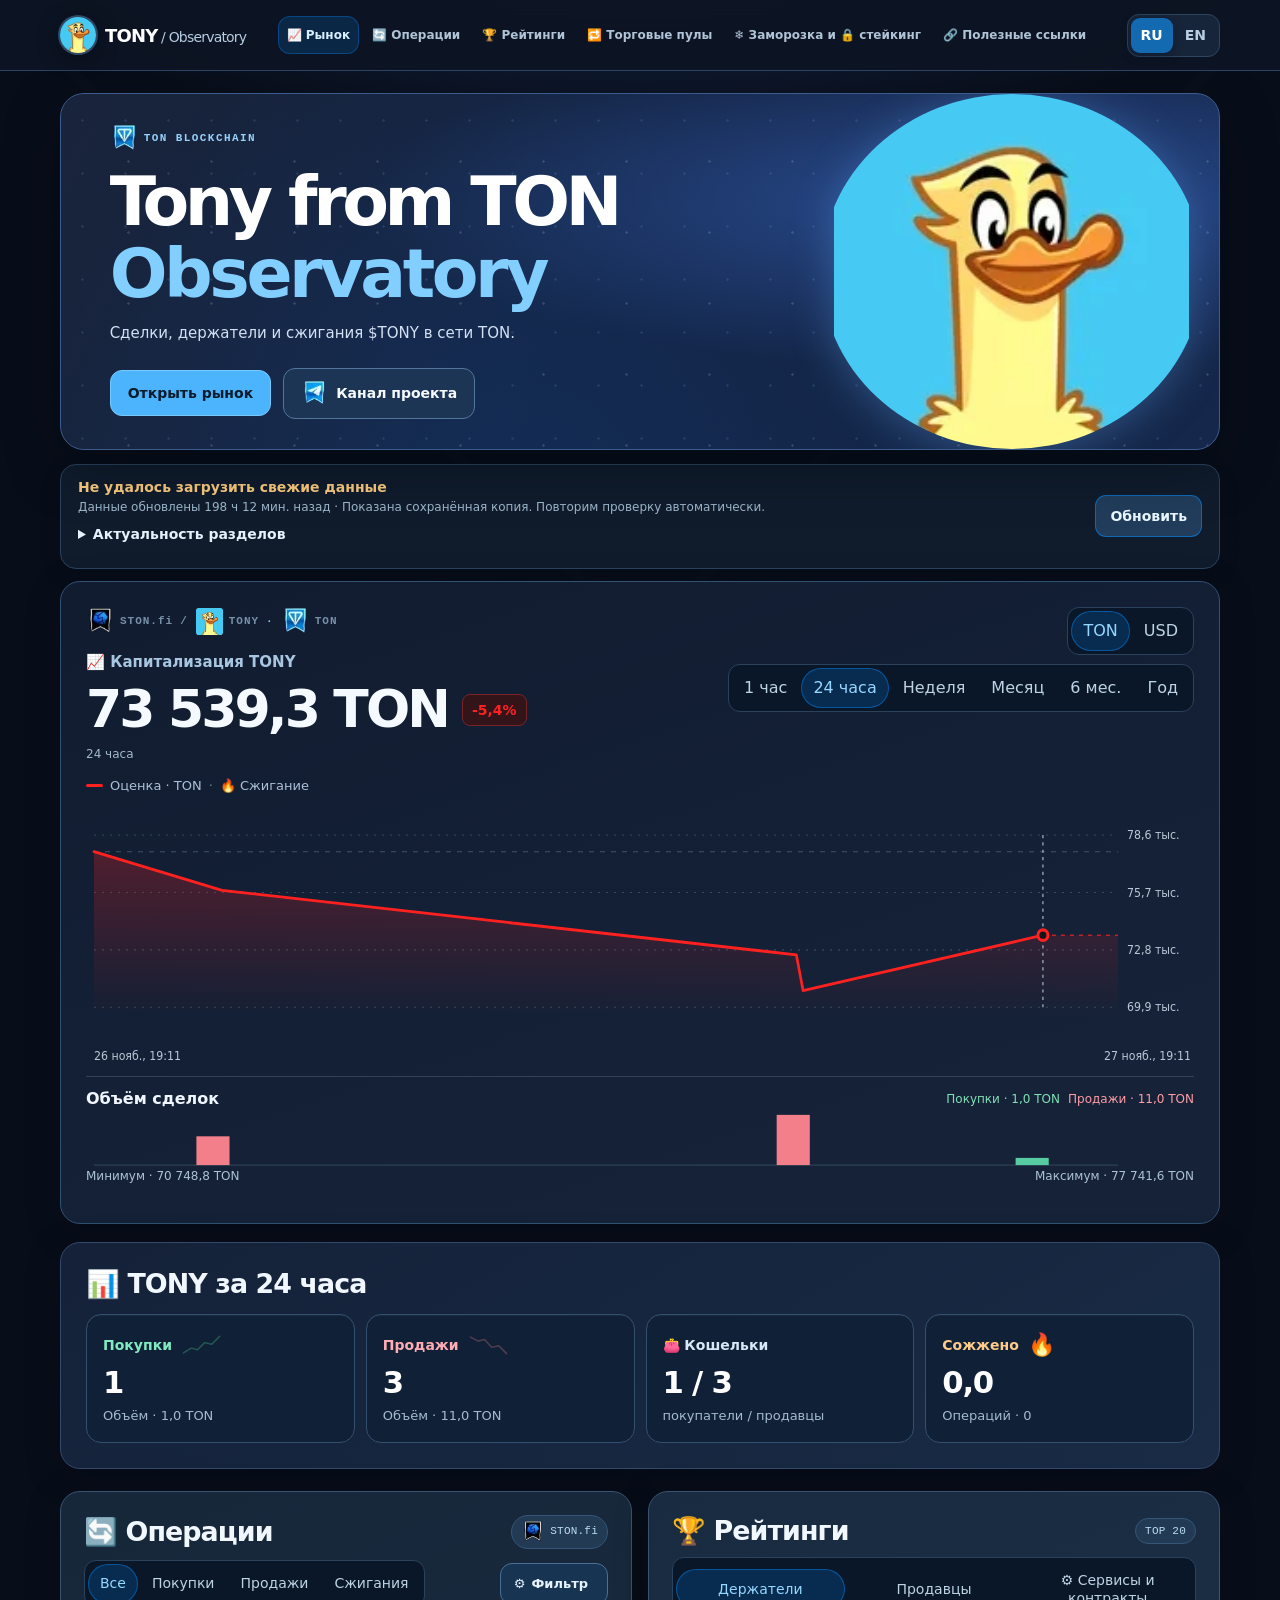
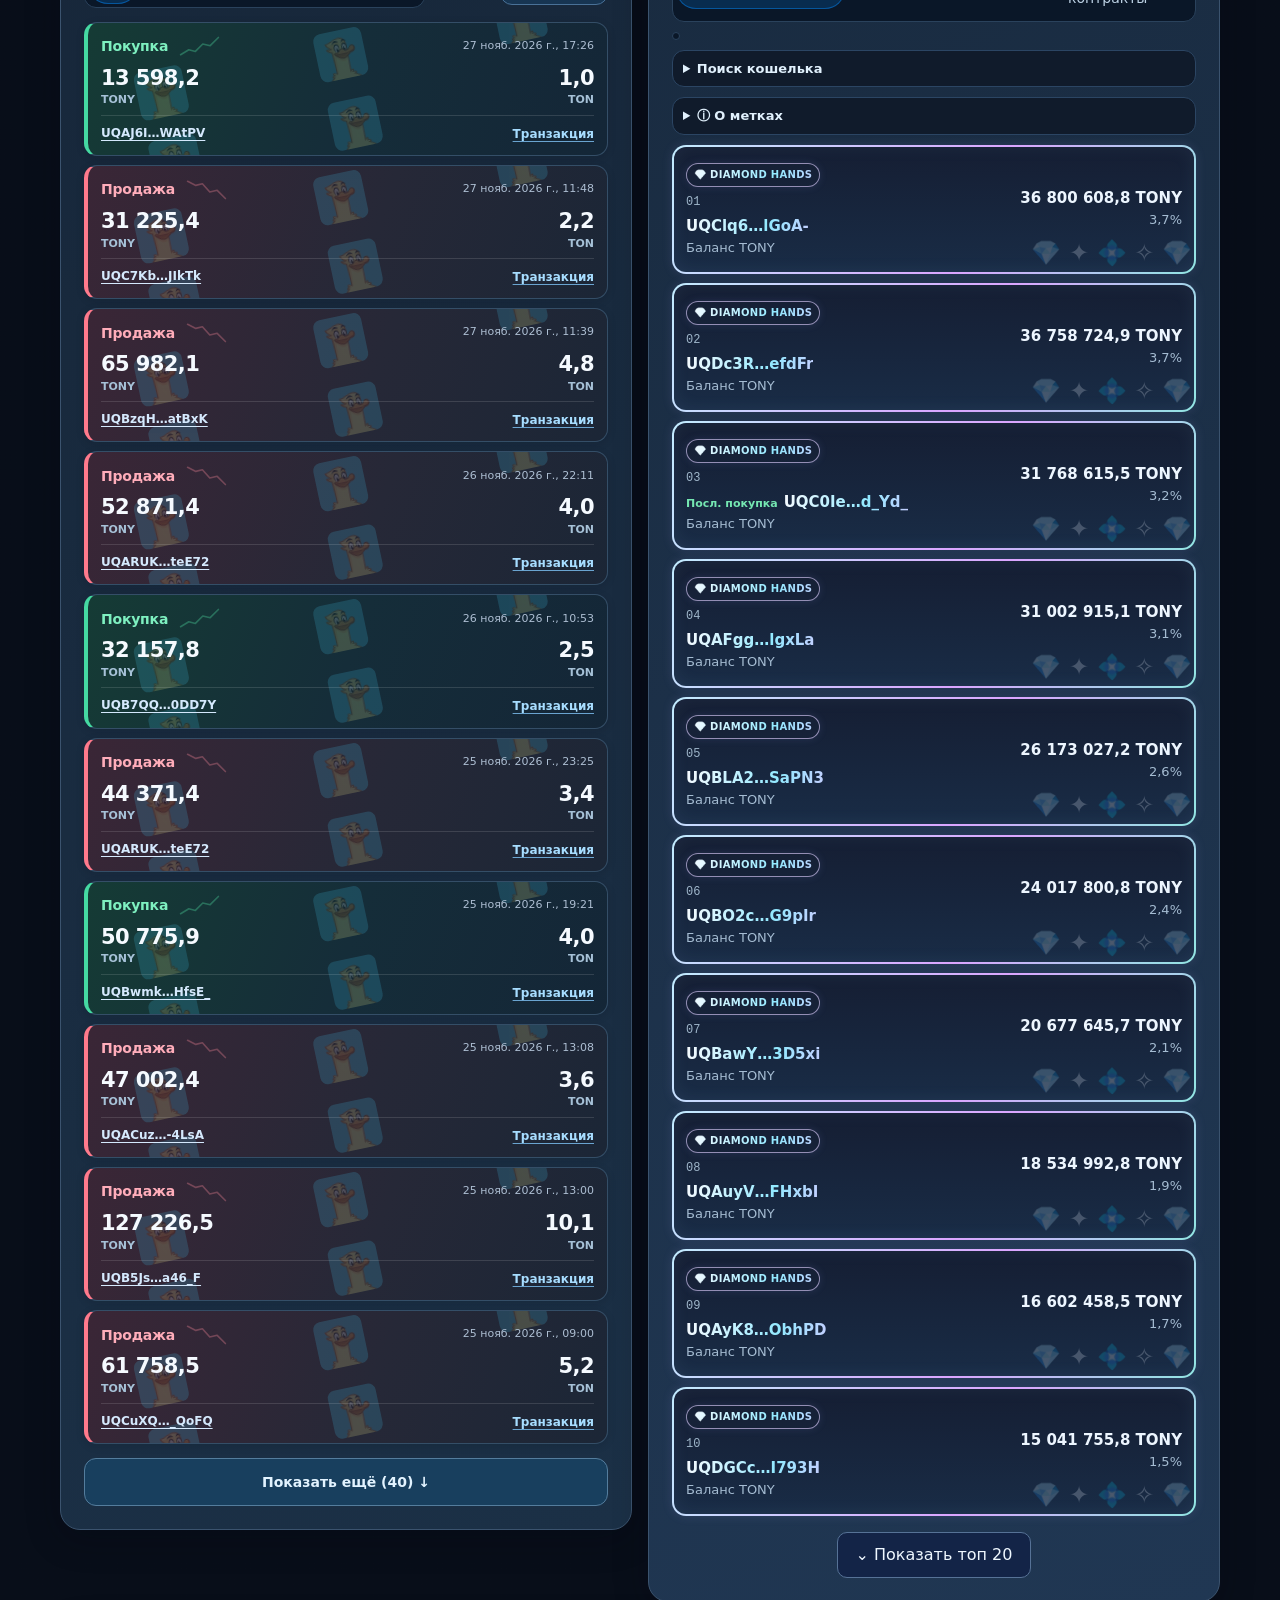
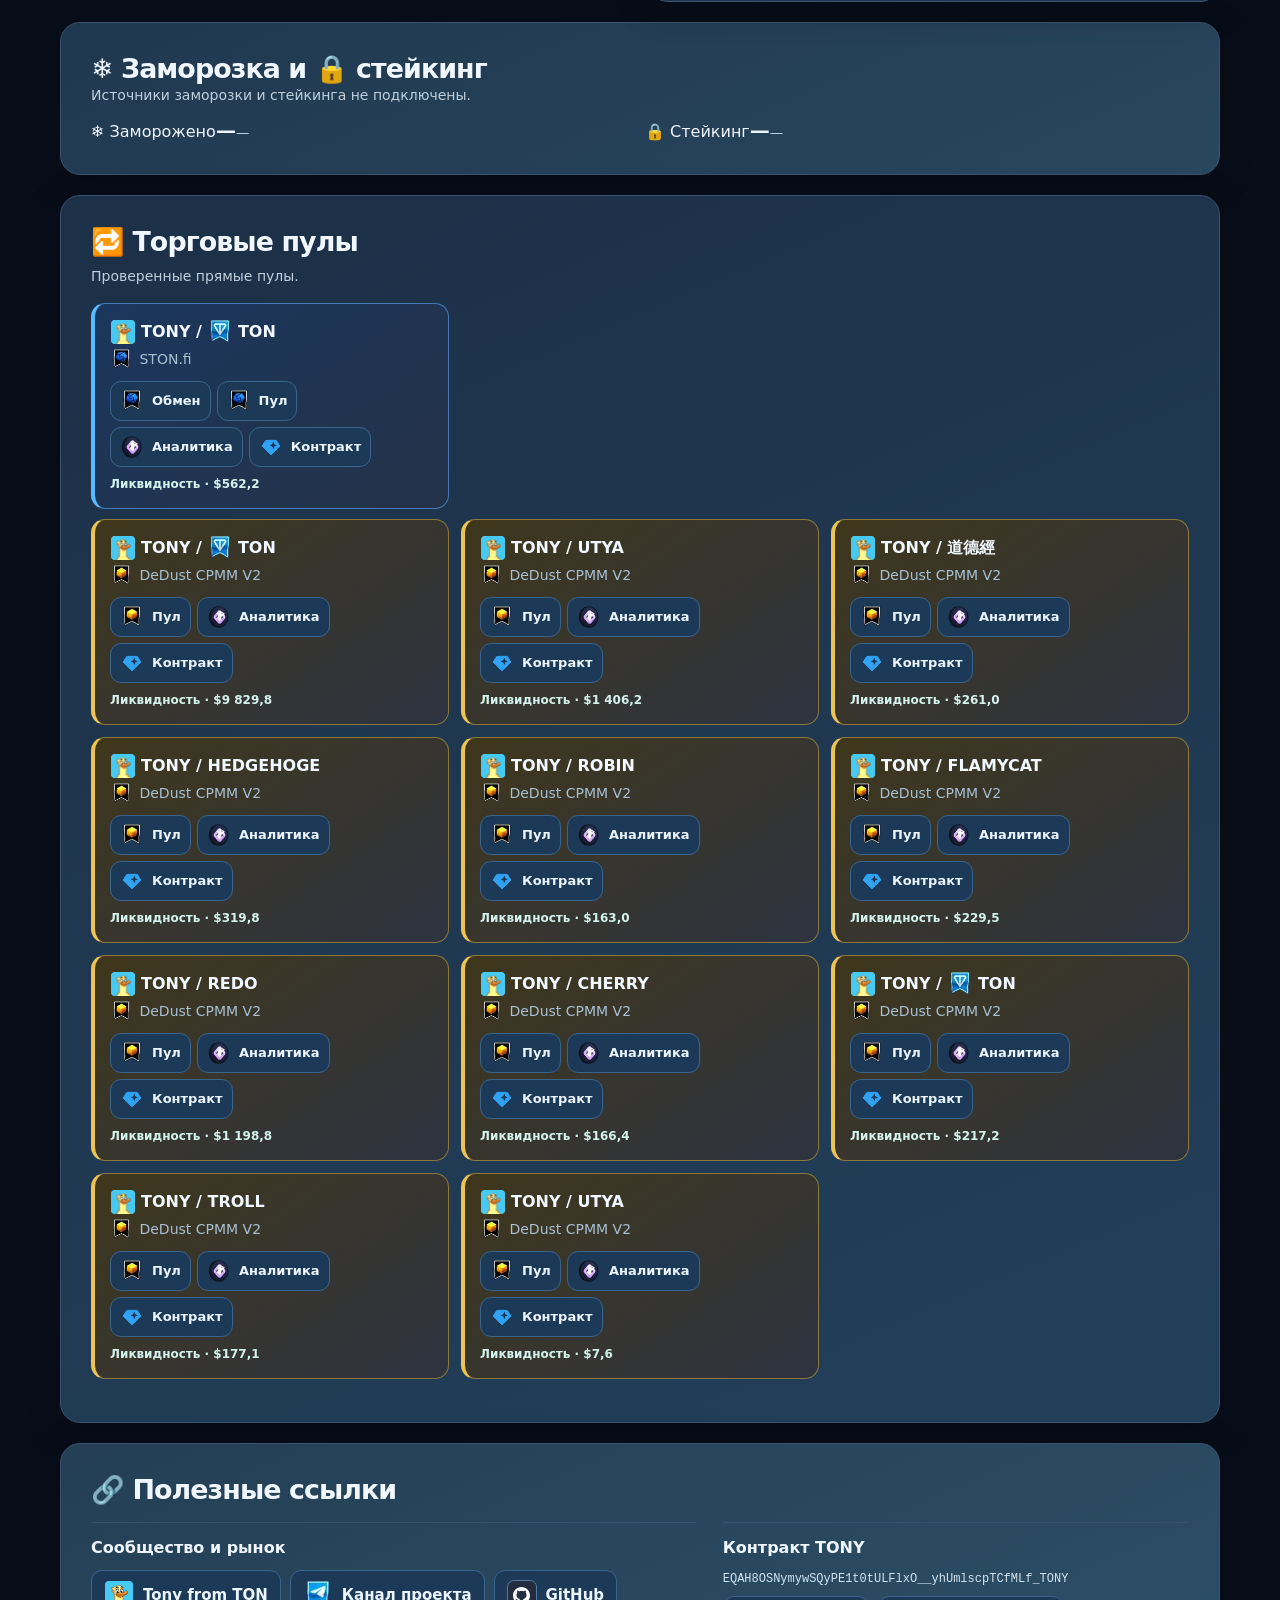
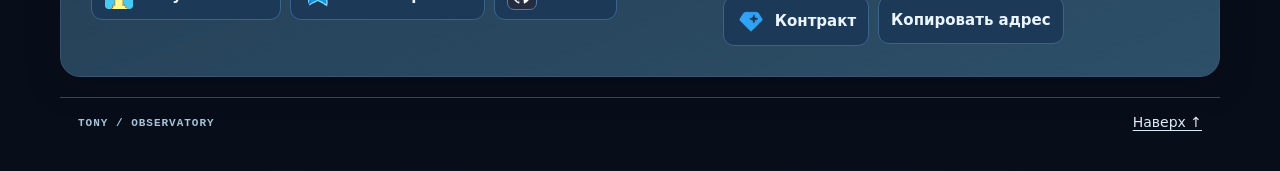
==== commit 313e8e92: "Refresh TONY snapshot" ====
--- a/index.html
+++ b/index.html
@@ -1145,7 +1145,7 @@
 <section id="links" class="panel resources"><h2 data-t="links"></h2><div class="resourcesGrid"><article><h3 data-t="projectResources"></h3><div class="resourceList"><a href="https://tonyfromton.com/" target="_blank" rel="noopener noreferrer">Tony from TON</a><a href="https://t.me/tonyfromton" target="_blank" rel="noopener noreferrer" data-t="projectChannel">Канал проекта</a><a href="https://github.com/Freebielife/TONY">GitHub</a></div></article><article><h3 data-t="contractLabel"></h3><p class="contract" id="contractAddress"></p><div class="resourceList"><a id="contract" data-t="exploreContract"></a><button id="copy"></button></div></article></div></section>
 <footer><span>TONY / OBSERVATORY</span><a href="#top" data-t="up"></a></footer></main>
 
-<script id="snapshot" type="application/json">{"schema":1,"token":"EQAH8OSNymywSQyPE1t0tULFlxO__yhUmlscpTCfMLf_TONY","updated":1795771823,"errors":[],"refreshStatus":{"holders":{"attemptedAt":1795771705,"ok":true,"lastSuccess":1795771705},"burns":{"attemptedAt":1795771705,"ok":true,"lastSuccess":1795771705},"zeroBurns":{"attemptedAt":1795771705,"ok":true,"lastSuccess":1795771705},"trades":{"attemptedAt":1795771705,"ok":true,"lastSuccess":1795771705},"rates":{"attemptedAt":1795771705,"ok":true,"lastSuccess":1795771705},"pools":{"attemptedAt":1795771705,"ok":true,"lastSuccess":1795771705},"identity":{"attemptedAt":1795771705,"ok":true,"lastSuccess":1795771705},"badges":{"attemptedAt":1795771705,"ok":true,"lastSuccess":1795771705},"domains":{"attemptedAt":1795771705,"ok":true,"lastSuccess":1795771705},"fragmentNumbers":{"attemptedAt":1795771705,"ok":true,"lastSuccess":1795771705}},"holders":{"totalSupply":"1000000000","holderCount":614,"holders":[{"wallet":"0:1d1b0eef97ffb49fb6ee242c5bd9e9fd1682c1869f815b746a2a282c7f41c1f2","name":"oones-----scammer.ton","tokenAmount":"65169592.771130995","share":6.5169592771130995},{"wallet":"0:a5aba674c3e131f4dfc051a51d1e6699844bc8f407e86bdadb47c05df8e1651a","name":null,"tokenAmount":"36800608.785700039","share":3.680060878570004},{"wallet":"0:dcdd14d829a85348a076259e71c24c56fcadec9f28e2b5e53154521e5cc7de7d","name":null,"tokenAmount":"36758724.94028884","share":3.675872494028884},{"wallet":"0:b421e152a689c482dc15403181d7bb4a49fa2165ac86633bf478b64105495dfd","name":null,"tokenAmount":"31768615.479366886","share":3.1768615479366886},{"wallet":"0:05820ee5d06dc31e3ba0cb3eaed05f03b407674df74814e440db790f9a502583","name":null,"tokenAmount":"31002915.056061907","share":3.1002915056061906},{"wallet":"0:4b036aa7a509c1dcd383fff37bedbae2a6988922be1e0bd29d268dfa2a8e1268","name":null,"tokenAmount":"26173027.155598838","share":2.617302715559884},{"wallet":"0:4ed9c7956fec19757a663523495ce3b79db1a539fbdef5f348603079c84906f6","name":null,"tokenAmount":"24017800.77916086","share":2.401780077916086},{"wallet":"0:5ac1845955afe00320fb571c00dc8371dad3149471447caa5ae0440c31be770f","name":null,"tokenAmount":"20677645.737114843","share":2.0677645737114845},{"wallet":"0:2ec95201b057952ea425eb94159499670646561ca5493689f459db47101bc51f","name":null,"tokenAmount":"18534992.812874391","share":1.8534992812874391},{"wallet":"0:322bc4339635700a8759e180b4423a36bff2a053b03ca5d688e0517a61738e6e","name":null,"tokenAmount":"16602458.481051867","share":1.6602458481051867},{"wallet":"0:c609caf74c81151f609bb13750fe0410b5bd4b97e291d267b7a01602b9e548ef","name":null,"tokenAmount":"15041755.814248441","share":1.504175581424844},{"wallet":"0:fb0f17bcbac6b0daa210eef4ae2f9981671a22c4eba7f3cb834bb603598087ef","name":null,"tokenAmount":"15000000.67","share":1.500000067},{"wallet":"0:95d678c9d2f3e139ab9c6db1f77bf13c377ce66c29fd802c27d031921dfabc90","name":null,"tokenAmount":"15000000.67","share":1.500000067},{"wallet":"0:56ad74ae7d077355f5d43008b969718b91410126a74cfb6c155e0d17d53191fc","name":null,"tokenAmount":"14160790.915552251","share":1.416079091555225},{"wallet":"0:aaa9bf98338d529de6b88cb43117711d1161396e8b2a22ed275e0543b2267050","name":null,"tokenAmount":"14000000.67","share":1.400000067},{"wallet":"0:eb8f7a473e318d3c2bd258f650188a3e561f6ef01dceb8024bbe6dc1c573d565","name":null,"tokenAmount":"14000000.67","share":1.400000067},{"wallet":"0:64fe00bd89d4dc7c423f7e0f52b510b805d10c70a7d4930e57c7176e7e32d515","name":null,"tokenAmount":"13500000.67","share":1.350000067},{"wallet":"0:dedd8883e93008e2dfe96b2d2794e55389308dc7c23b11b33cb31e5a4999a3af","name":null,"tokenAmount":"13364948.41418337","share":1.336494841418337},{"wallet":"0:6bd0d0c001ba88b8c1d3485b45e379344a5fd2abf459afe64aacd999aeaeaeac","name":null,"tokenAmount":"13000000.67","share":1.300000067},{"wallet":"0:6d2bab7189e4483e01fa18ea030aa58098ce28298948faf223abc194c7ce77a7","name":null,"tokenAmount":"13000000.67","share":1.300000067},{"wallet":"0:4e3b93d02b1eafc4e9b0b537bffac9e306548aea2376005863b604e633f64e17","name":null,"tokenAmount":"12741202.965366698","share":1.2741202965366698},{"wallet":"0:dc5fd54fc3d6d6532925d2b7bf86493c26008154c05367bbc3cc349cd1425e36","name":null,"tokenAmount":"12000000.67","share":1.200000067},{"wallet":"0:29de4ddeb470f28e7936a968763707975e853c66df6cfc387abd0a96f2e821fb","name":null,"tokenAmount":"12000000","share":1.2},{"wallet":"0:1ce9aa8352873b0088d171e83f5d17c8686d7334a8952994c094ec1d6ec4c808","name":null,"tokenAmount":"11730265.126507297","share":1.1730265126507298},{"wallet":"0:7a71408e63389a81316048c774f62dd698ccef3492ea85e35214b4818267e462","name":null,"tokenAmount":"11372658.797603119","share":1.137265879760312},{"wallet":"0:8f26011a4d62ca61b908d7d88f9d1f2d7e26791383caf07210cb52da35b2a98e","name":null,"tokenAmount":"11231647.640077171","share":1.1231647640077171},{"wallet":"0:2aafa3d40797a77de5e4c0845e3251f6073f58b184602d0aee2686e08d5b7031","name":null,"tokenAmount":"10829661.097342574","share":1.0829661097342573},{"wallet":"0:a8f641e2c97deabe8bef338d20387f07fa4ef71e2b0c7d27f9c6ae4c15378fd7","name":null,"tokenAmount":"10580486.788666812","share":1.0580486788666812},{"wallet":"0:f035bd99e6e8b3d880e45265fea082de5513a455474bf4bec5880e4af8df809d","name":null,"tokenAmount":"10434664.951285208","share":1.0434664951285209},{"wallet":"0:869f2b6e56b5732d9853a7fb1f4748027cb8ec0b2e40ee2be5c36943c226a25e","name":"storytold.ton","tokenAmount":"10000000","share":1.0},{"wallet":"0:c9da3ac7d015aa2edaf9b43e2fcd22897925bb2d4d46e31feb80c437173b01c0","name":null,"tokenAmount":"9797128.967904623","share":0.9797128967904623},{"wallet":"0:575a6cbea5a2b1aa7e8b96794bd142dea39aec9ea72b6b038fcf0aaf321b464e","name":null,"tokenAmount":"8934453.388899433","share":0.8934453388899433},{"wallet":"0:f8641f7205dfa2f540c462b204b6a8d9af61e13c957f2de2fe082ee965451fb1","name":null,"tokenAmount":"8829815.511628856","share":0.8829815511628856},{"wallet":"0:744551266ee6de08c1cf8fbf991a37ce1fc1069c9c6438f01b118527cb936dd4","name":null,"tokenAmount":"8664236.429474413","share":0.8664236429474413},{"wallet":"0:fc8d8a22229aefae437470075a3d74b186a1d391a452b6947a324bfa79b2a24a","name":null,"tokenAmount":"8463106.83590436","share":0.846310683590436},{"wallet":"0:72398ba2fc178af142340c0cddd14bda48eca0d038b4f97d19b0adec58c87940","name":null,"tokenAmount":"7983231.133859865","share":0.7983231133859865},{"wallet":"0:0c47b43faa05f874d90df85e8638f2c4eb1af58911b63f5d476c0e4c22941285","name":null,"tokenAmount":"7910639.32329691","share":0.791063932329691},{"wallet":"0:b449afe4f6b636db3451484d9b5600bb99127fc97872983cf8ef5acd7f67ce5c","name":null,"tokenAmount":"7862414.753941631","share":0.7862414753941631},{"wallet":"0:27559d7665263acc82e020788db6b4cc09270334d45a8c7591a0b6c15e9b4384","name":"band4band-fuckthat-m4m.ton","tokenAmount":"7712447.806062442","share":0.7712447806062442},{"wallet":"0:30493e3c14d1f6e9cc7711400073b776c3f7d1348f3d373f18c802da74e71a12","name":null,"tokenAmount":"7635155.674974676","share":0.7635155674974676},{"wallet":"0:e7ead864fcc310a366e236847b209a05e63ff9c3c470080ae492471fcd550e19","name":null,"tokenAmount":"7381078.990606981","share":0.7381078990606981},{"wallet":"0:c8dfa7ee5b459c53da8da953b27d71e60d193c3700cc1d076aa1ce3ec704b33d","name":null,"tokenAmount":"7297256.440779659","share":0.7297256440779659},{"wallet":"0:ba8aa48ea11cd7708493a5ae68f46703bb141392c58e495aca44f4d1f2f71465","name":"gramcion.ton","tokenAmount":"6730658.176831845","share":0.6730658176831845},{"wallet":"0:b1b9657e29199d21ddafc5992d38a1de07dbdb20065490b95fecaebaca96b725","name":null,"tokenAmount":"6614940.159203783","share":0.6614940159203783},{"wallet":"0:71de918eda0c1333151bb49096d1a1dd83e618a5bb5f003443550e1c66438891","name":null,"tokenAmount":"6498607.49444067","share":0.649860749444067},{"wallet":"0:d5ee196b218af752b897ac6d980c09b5d362eaaa9b47d76d905ae7377b12e02e","name":null,"tokenAmount":"6286409.481826214","share":0.6286409481826214},{"wallet":"0:7f50acee83c07996200fe07aa1020f8b3a94c5f6086a69766ab4284bfe678b42","name":null,"tokenAmount":"6271574.806909081","share":0.6271574806909082},{"wallet":"0:c36411afe042d65a5f1fa1896ffa5b22154fe616d034e80e8b147379c1c4bf8e","name":null,"tokenAmount":"5856404.848797923","share":0.5856404848797923},{"wallet":"0:106b3022909ab5d992af7fd2c446dc8f5b5d22542c1712d30e7f6978338aad07","name":null,"tokenAmount":"5825942.048376844","share":0.5825942048376844},{"wallet":"0:5edd959c6dff9f25fe0fc321a257019045f20682d8b001c0fbdaa91bcbddee6f","name":null,"tokenAmount":"5782715.966547644","share":0.5782715966547644},{"wallet":"0:3df386ded198b492ffe99aa3e3479341069e8704c537a34462395a3a3f29c8cb","name":null,"tokenAmount":"5509871.081677141","share":0.5509871081677141},{"wallet":"0:3c9cace5ad2df206f3fb34b71bae6da0d375ee1628e568c49953985707813ee1","name":null,"tokenAmount":"5254959.375618023","share":0.5254959375618024},{"wallet":"0:e8c3f129070cd5266d2bf30770adc864818881e3f831833a1c002dce1429342d","name":"fishygemboy.ton","tokenAmount":"5010503.061981065","share":0.5010503061981065},{"wallet":"0:6cb13d0509a1205c934aca09dcb4c774134c97244c0480fdcf7d051702e4dc21","name":null,"tokenAmount":"5000142.321182585","share":0.5000142321182585},{"wallet":"0:00ca294eff23572a42fb306c74921ebbe37246fe2d48e222ac9d1915717ab23d","name":null,"tokenAmount":"4932993.644862692","share":0.4932993644862692},{"wallet":"0:1ebd10f115ff55d2c37f4da4890cfd0c67703f1b3252890751827d5f8443733e","name":null,"tokenAmount":"4862913.301426116","share":0.4862913301426116},{"wallet":"0:07d8d789997617a91897e5d462ac21395fa347be4a421414babb22a2acfeb6f8","name":null,"tokenAmount":"4833105.01774114","share":0.483310501774114},{"wallet":"0:a3d2c8f84e54cdedfe59ad17eaebb94a0b7ab814b1993dfe9ace7278423d2b6b","name":null,"tokenAmount":"4701927.461615155","share":0.4701927461615155},{"wallet":"0:4403467a4a3bc13808045369251009ec253a00783fc53b7a2ef931f7da95a08c","name":null,"tokenAmount":"4619461.843813818","share":0.4619461843813818},{"wallet":"0:173dfc50c66aadf7a320a6405e5e59a112162348c0d1318b933b137f1d7c0c74","name":null,"tokenAmount":"4618776.527627633","share":0.4618776527627633},{"wallet":"0:4ada12239eba0e4edd5a0a026c6b2302823468c46807abeca49d4dc1cabc21fd","name":null,"tokenAmount":"4448770","share":0.444877},{"wallet":"0:7ba1f67f342d2daaef471a59e0022fd366b7776a37dddc7169e86cf6254822c3","name":null,"tokenAmount":"4368212.623959212","share":0.4368212623959212},{"wallet":"0:031053133270be82ee6fd94d1963c0186868403a4f537040a0d533aab805b7af","name":null,"tokenAmount":"4299548.782434202","share":0.4299548782434202},{"wallet":"0:73a872e161abf6c098322a5ca2d56526de4ef73f1ae00b01cc3d7c69b4d51ab4","name":null,"tokenAmount":"4170111.938247491","share":0.4170111938247491},{"wallet":"0:84ab56c4fcfab2d53536b747c8e7be1bc7477e06590fea080989dd35b7e6ded6","name":null,"tokenAmount":"4077100.96768353","share":0.407710096768353},{"wallet":"0:b6718a7f5592f46d6b4f668741b9cdc3d043d6b5b049899ebebaf36a2896234c","name":null,"tokenAmount":"4062990.433936102","share":0.4062990433936102},{"wallet":"0:100a8a4869d630406d374eb8e40da76f15816f8020c6ab0acb6450814c31ccab","name":null,"tokenAmount":"4061542.876902173","share":0.4061542876902173},{"wallet":"0:b88c895bd6f6a7b8ef46b4723d7e2e381385943377ba463f3afb5abd3948083b","name":null,"tokenAmount":"4050551.949649368","share":0.4050551949649368},{"wallet":"0:ae5d00b4ea780958b9cd028614f698f8ac4dd4374ea36e93e558d10deafa7f42","name":null,"tokenAmount":"4000000.052356637","share":0.4000000052356637},{"wallet":"0:0141248681fed2bd388fdec9e8e89dcc06f54a4d6df061e7e678371406d28656","name":null,"tokenAmount":"3983892.713461675","share":0.3983892713461675},{"wallet":"0:818213754974a450a06b9e90054d0e0cfda0fe0eb196e48dd7bb0967a220d4e2","name":"dmtfoundation.ton","tokenAmount":"3883990.473538493","share":0.3883990473538493},{"wallet":"0:50c72b7f881cd7b52532fcfecac8fbe48964ef5df609c3391cd1f3731b191256","name":null,"tokenAmount":"3880829.445269315","share":0.3880829445269315},{"wallet":"0:e114584988ccb658ed4eb2cdc1f0fcb45895928f330422f2b4df123d89261302","name":null,"tokenAmount":"3872745.451222133","share":0.3872745451222133},{"wallet":"0:74774f60c162eab55ad543e90128df01c5f0eef35ec7a22535b96333767675f4","name":null,"tokenAmount":"3768115.2848961","share":0.37681152848961},{"wallet":"0:f0bf45d30a7b2dc0b7898fe4f78f61ce501962e23089ef56a5ca6b31f39a0b91","name":"zzphoenix.ton","tokenAmount":"3643163.309556304","share":0.3643163309556304},{"wallet":"0:aa2b814d2f2414fad2bde5db5ca9bc5b4a7a5c2d141e5baf485765dea7ae7bff","name":null,"tokenAmount":"3600000.161913934","share":0.3600000161913934},{"wallet":"0:25d35367f57a4bb7b561bcb5832d5d2ae3257f7824f177ffb662a99a503d1de2","name":null,"tokenAmount":"3598453.703882034","share":0.3598453703882034},{"wallet":"0:aa87c3b5e13b0302d658a3fa67c632444a21a342413569f32fde9e0750652cd0","name":null,"tokenAmount":"3549500.049632175","share":0.3549500049632175},{"wallet":"0:7af68ae83de175b8ebd055dfef3e69cbe119fa9dd184f36e51bc132a7a34d8c1","name":null,"tokenAmount":"3380730.951839917","share":0.3380730951839917},{"wallet":"0:b38b2dd05dd1371d7c21518900ba648fc1795b4e795de0417832f92249bdebf4","name":"pulseorange.ton","tokenAmount":"3333333.000209957","share":0.3333333000209957},{"wallet":"0:1c71741d69a9ab3b0fca520b62bc9c64e9ec1edfe021a0330278cd150edea92e","name":null,"tokenAmount":"3326541.757542325","share":0.3326541757542325},{"wallet":"0:e617fc6aaa98c1dbfbaca7c8057c1dc092d837d2172c63f0277e01a11ee84a74","name":null,"tokenAmount":"3315539.442488217","share":0.3315539442488217},{"wallet":"0:159bb7c8ff36c289c55558cd289299a795d438027198012c69a8d9802f56e831","name":null,"tokenAmount":"3219999","share":0.3219999},{"wallet":"0:98040fe9a89ef1fe7c327ffeeb883884457f4adde0d799a688a2b1d76681bdef","name":null,"tokenAmount":"3126789.279817865","share":0.3126789279817865},{"wallet":"0:c8fbb71fcff023fc7d35b7a38cea42ec144fd7aaf997666a60027231f09d3b25","name":null,"tokenAmount":"3000000","share":0.3},{"wallet":"0:c3ac016db155da252979d973ae34e14f11dad29a3ef5dde4a8e4e7555bdd0ab4","name":null,"tokenAmount":"2883751.155284929","share":0.2883751155284929},{"wallet":"0:fdc0288dd57a10f13b9eda0d17865ff485bc2a30e935e010755252112cbf8b81","name":null,"tokenAmount":"2687430.526825218","share":0.2687430526825218},{"wallet":"0:fe507ebc04b9ae70fa1c149d01dc62622b6b90e20b8e0891fb117e8c76718af4","name":null,"tokenAmount":"2570031.978848901","share":0.2570031978848901},{"wallet":"0:628f078e8476592df4a6eb425d481856243e0bfdc402a2ebd972b5314db548f9","name":null,"tokenAmount":"2397630.541428834","share":0.2397630541428834},{"wallet":"0:68ed5ddbfced5dd7cb4e4f0bf42538b096ee667535f7650bfda8720921e47e95","name":null,"tokenAmount":"2334554.997294955","share":0.2334554997294955},{"wallet":"0:acd044f0747c5c9455ab9265417ba518514fc66a5050cb37a4c4cb8e1c998088","name":null,"tokenAmount":"2306269.299821109","share":0.2306269299821109},{"wallet":"0:4b240c6ef827238afe7757d84cce1075d16f03edbd6cd1b623cfdbeb232f261c","name":null,"tokenAmount":"2270929.209980472","share":0.2270929209980472},{"wallet":"0:342067ac7062d2d3a2595e44510b4bbc42a69274837d7077dade9d3f90573f2c","name":null,"tokenAmount":"2103697.091631783","share":0.2103697091631783},{"wallet":"0:118d132d1ac40ef539c9003faa76385b37bc8ad1cb39c129c86f9cf5ea0142a1","name":null,"tokenAmount":"2093060.994165167","share":0.2093060994165167},{"wallet":"0:ea2465616eb196cc048e7d3e7fe1f439caa7ee2b121af5eb88666dce92da2868","name":null,"tokenAmount":"2005713.514619045","share":0.2005713514619045},{"wallet":"0:d4d9e5ddd99c9238e54b7a52f64047c8b97d9d38773819afe99d3124f9f0e28c","name":null,"tokenAmount":"2003612.342254137","share":0.2003612342254137},{"wallet":"0:f0f4363a6a83e9810608fd5c6fbbea1cdca5145a3b883201a67be52eb6bcc0eb","name":null,"tokenAmount":"2000000.240454034","share":0.2000000240454034},{"wallet":"0:11caad59a64fe028f90f1f00b3c63900c87eeb4d2b0dc6112d7be5b72b7c5e4f","name":null,"tokenAmount":"2000000","share":0.2},{"wallet":"0:406aaee21b52841a1f6b80ac8f7029faeb0dc45a68d92ba364064d42de83ac79","name":null,"tokenAmount":"1936627.103616192","share":0.1936627103616192},{"wallet":"0:4b7fcf13359aab8805643cb8dd97436266fb06da1332e4c30e3f6c5c9757497c","name":null,"tokenAmount":"1935963.309437439","share":0.1935963309437439}],"asOf":1795771705},"engineVersion":"1.3.0","methodology":{"valuation":"last observed swap in primary_pool times CURRENT total supply; not circulating market cap","primary_pool":"EQBZ3oXWgJWHe6HsHO7_KkeoeIqGqwEE3D5uHEK_kBL03poj","sellers":"sum of successful supported native TON swap sales; service roles excluded","holders":"balances excluding known services and identified contracts; unclassified accounts may remain until verified","burns":"accepted burn notifications and zero-address transfers shown as distinct evidence","usd":"historical TON/USD rate from CoinGecko","history":"incremental confirmed swaps; missing intervals remain partial"},"serviceRegistry":{"asOf":1795771705,"source":"https://github.com/tonkeeper/ton-assets/blob/main/accounts.json","sha256":"4286bd47e11399901a7d713c9e98a5dba17300d76fe272f4f5d46110a84f4e2e","entries":{"0:ad8afecfacc248996885d8be6824280f9f3a7e54c2f6080b7971b9f556c280c4":"Crypto Bot","0:dddcd3cdad60af4c0d69389f567ad51d0c263fa4968d655ab424c69aadaf9322":"Wallet Bot 1","0:436a76c2794a88e3fbfec6b9c0374fc8db046f10868b835420d9937973a665d4":"Wallet Bot 2","0:6e814e6450e8c578067bb656298fb4d01397dd15018d7f34dc369eaba4c2111c":"Wallet Bot 3","0:5f00decb7da51881764dc3959cec60609045f6ca1b89e646bde49d492705d77f":"OKX 1","0:f15db2c62cd86aff0860d39c491fc73a31395fafeb5945e644498562260c782e":"OKX 2","0:e7e86da08742ed933434ffeb8f08a63c7e100ee842e25f599a9cbf0891574a6c":"OKX 3","0:0338def34b84c6ee9134a04ab1601450be446340a37ae259de57cb37bdb590cd":"OKX 4","0:a30a49ec725e9f57244b66af4c2da7ab76004b4fce80d3a34b1cd0c37762abce":"OKX 5","0:24da1e7b8da901e5b3dd0f98c397feb6e5a5ea483195a8b6bd0682cf2c5327ae":"OKX 6","0:7f2e84c723d8b6b6b1aacf810c8c26ab23c22022b464b87104b2d3065b0ea70b":"OKX 7","0:854ec4521efd52ad43bcf1988e4c44ebdf9a26ad18fa51abfdb685fc3b348a5c":"OKX 8","0:f9bdc0de461c1a2e002fada9550bbb095c8f9f73668d70c517a9cc7e050f8e5a":"OKX 9","0:9b9b739de2527ae72d21083f5198d710c7288453b4733e57ecadb2e189ac829c":"OKX 10","0:b31535e934db05bbc220267467903c8108bdabcbc2a06588838b726ddf589ef0":"FTX","0:57eb74407604a19f7e04005315ef70aeb7b675e6551977586756f6baf12125ee":"MEXC 1","0:1c7bd690f4f93de8b93db5790129dab65926c6e1fc9b57380089db5529516630":"MEXC 2","0:d887d0e2d1c4fc4126e71c970d33ab1896940000eae703bb1ab6cecc830777e3":"MEXC 3","0:7994848c1fcbcbc57a6a5a987b66eb424b8b54e10759b6b514a66b600c2b0eef":"EXMO","0:8d195793baad9a08c46dc353aebe999341dabd07721b9725f19e18abc3d10d92":"EXMO Cold Storage 1","0:26ab8ae763a3a7c3067d882b7b01cd5d37254cb8768f57b6a47c00028effc7b8":"EXMO Cold Storage 2","0:0130c77346e9ed82df677d107ad6a775c11f9c18f6a05c0dd17906b355850dad":"EXMO Deposit","0:342a359e38357c083968129fddddf049ef5c47315bfbef27505a356bf9f02d65":"CoinEx","0:555f3053e257130374bb831ae0e219e5e5f9ec0ca8f8a0d133369d3d690c64c2":"Huobi Deposit","0:85af78e8d035e920117cda654615cdf371d464480b629e110d3c5310d85ab362":"Huobi","0:80d4123841167ca989ac912443cc99a4b9c1a87584536427ff6fd85c92395ae9":"Kucoin 1","0:b37e57033db21d10b950e6143b658c10c3bf425bd193025960aef7f22dbcf4fc":"Kucoin 2","0:07ce60b7e5f255a88c3707f3fbc79e2cf924ed6b4b7d09c6324f0ba2338a48fa":"Kucoin 3","0:a14b1f452385b2bb984ad2c4441e1d23cae071fdfc096dfba53ebba3b6ff1d10":"lbank.info","0:75726a716f747e60b0371cb0d5d35471e8e1e931003fecc3a0961a8bd82c09c7":"xRocket Bot Cold Storage (Old)","0:c1dc654b598ab84cda4f12372efed8907cedf0901865a58649087373e01b1c24":"xRocket Bot (Old)","0:45614fee399c43d77bb597558791831bc0ee31754cbb2b5b1fbf5a3488ed9940":"xRocket Bot Cold Storage","0:011a8f0a0b36b779af033473274966666d1cd6fb4e77df679375fbd6f970d012":"xRocket Bot","0:c3f1da8ecda8f8cd42bace224ea3f1b6971eaa7f54c492d4d190527b4f573f7c":"Bybit 1","0:4a1f3ebcc66bdcefa90245bdf541a50ada1c688a487534b1587abffd93038834":"Bybit 2","0:cd525c15904d7b4027eae08b318624260f371ce8c9f4fcca0cdb7b583854107c":"Bybit 3","0:ae62a192da96e266161a702cc9f6de91c0c3441f17ceba51bc442dfb2031a30a":"Bybit 4","0:e3ce05c4da977132c24a3b102da8b5fbf2ea9173337b49de346e4a4b057f7579":"Bybit 5","0:e33ef85d174eb457c072d1ee10215b69ab9b64192f7421302ab1c8e26b7ad4bd":"Bybit 6","0:7f97f36dda3f7dedc9e12f8c09c4f89e7fbc17527ab3f67de4c3b155297a56e4":"Bybit 7","0:7d133d4e425c8e00de015513a44e66e6d163b21e71720aec7579965e5de28c55":"Bybit 8","0:f2dc1860686cd658987e2bed8216532d8c004460dadea907cc7d4ad7236c496b":"Bybit 9","0:4a1c20bc9a6f9294f75f1c87a7f383a8b73a483a2e6dcb3630ddbe78b3ccad00":"Bybit 10","0:008bb088e81e38d583826901093567027cc1575ec744ac354fa4eeec302d166d":"bit.com","0:1882478daef1b7ed200cbbdc201bd4ed0b24c2e5f1a4c7c15aeb7e3b1a759193":"Coinone Deposit","0:a4d2072b1edc1355fc7fbee0095beec7889a2d3cfaa9edcf2ce9e128631abbd6":"Coinone Withdrawal","0:f3f4ed0913ab555d023745058f1a6c55a49d4876593cb9bdab1f780a99b185bc":"Paribu","0:f9873509de5a2f97f7b2805f5f7aafab447f43c91e751cc8efabc6d2ea09d78a":"BingX","0:b496b8f73b469ff06a2d89e62c4d70a103fc228c821537b49dff092060bc281f":"Gate.io","0:60ff0b28e2b3839bef250a81be9f2e78a6265b980ec5d24df4e44bbff2c3fb25":"TIDEX","0:23eef28b6da5a368d6c0b8028fd5ed47c26758676bc9db1b5653caaadc969f91":"CWallet","0:00ffafa9fb3d4f837824436d19953c792be6632af73a9b82c4dc69ca07195087":"Matrixport","0:b58c73481f25a280f9705ab3424be850614d823256263ecfa049fa9fb917720d":"QMall","0:00b402b789e5626e1c61b50c5dbe2024426e92f16c0c2fb735396df96046b5fa":"BIT","0:2c54797319837b4c6d014fc991c1a8d4294dfd4d6cec4937e370f1f27db0423f":"Bitforex","0:6a5a76a1538cf9596590ec3708470649c342624bf92e63a6a7a15254ededa904":"Bitfinex","0:59b065c5d66261a5317660e96eee476aa6a11b749bdcbe8c0d1f3dbf24200d1c":"OMPFinex","0:3cd5ad54b190a71caab984b0f210e3742c7f2147b7e9073377d7c6b470017362":"Bitrue","0:6c53cd87cc0d33486db42c1c7fc03dfaeb2f7b815afc368ab1aee567edda3f72":"Coinspot","0:9a582c23266b8ea47eb71118a3c040d42b230b2266fecffe2d3cd390c0922c35":"BigOne","0:dd528505af15c6e5206bdd8f6c9a3b541f80ca98ae8a5066ab3ff8de1ff5e678":"Farhad Exchange","0:2b6f3cda567c385f0645486f3c665a451f56b2969d1be57d86eb77c6077a81d1":"BitTime","0:cdf7f0d7c09036f064272e3c429ed570be49ef29eb3a735b64bbc17915073732":"Bitget","0:e9c0a24ffaa6aa4f228890e71ae9550bfc53a6c57e643bc31c240e18727ac1ce":"Bitget2","0:336502faf83ef5b532d315ba71450b661c90e83fce64d8bc1fd2bf642f3555d9":"Bitget3","0:b308c7f9b4f596f6250175885972549871b05c70ed3619fd5a939401eea972e4":"Bitget4","0:e2d1df206b372db1f3b890e60d185b67aa0c9f1b6b6ff60a05091c8c01b40ac4":"Bitget5","0:7a0dc94da9f48b968dfb87be38d4fab7286288db7a04d3081feee177376d9089":"Bitget6","0:8785ef5ebb0fd24c6911d10f43c00961e9748fa54297a1ac517e3c5fe76bb0be":"Bitget7","0:213b6804c2082135a4a803da8e3b30cfed51aee9af2ad2100334b7f4711d3bcc":"Bitget8","0:573dfe99490a041703e977e4724135c5b8bea0bea67839612247451ca9d5c4cb":"Bitget9","0:de2519a527de7e1d4c1028bdb74e022b28a6e370e4fec3fc27d8d971308f99bb":"Bitget10","0:06476e580e250d0abec5c365a711833483c581d57b908be37d56bdb0e338c312":"Bitget11","0:c9959a997e1d4e4383d8db37b86d2101ce78dcf1f1b3904d9888fe572ef0efd4":"Bitget12","0:c07e51e5b694937758f45f4003071c84f4c4a68bdb168a22c3d6c8b89cd6186f":"Bitget13","0:1797a5c4c50a2b312ce9927ff6f12efd3b0b58ff311445118c2d2e64312b5d79":"Bitget14","0:6083005b354ab1c4785aa8ce8293ee5c9c182e9248f27e9c9074f35c16342083":"Bitget15","0:f99b14600ae44d2f12b178e8c6eabd78892ae82c5e45b6898f9deb7eb203f9c4":"Binance","0:8e91b50381c36dd42accdb51f5cb5d96848568b4924f8079b1a5ae7e10f43eda":"Binance Hot Wallet","0:ca1d9edeef40b3a9dbd9082f3767859547c3ce0bf641d09d58e33a3cf06fb309":"Binance Hot Wallet","0:a2faca7adfebd5c5970108d1f79065cef32b0c143fb13489066b684cdd7ee95c":"BitMart","0:5d5a830e48214791f4ab5352900c624d3bff3c5efd630196b180158eb789990f":"Nobitex","0:cad898b200a0934ee416c2039bbf3f5d7f1a323172875b3c19d378a6f540f7b1":"Nobitex","0:4532d5bcdfb05d3275cbf255bc91c3635cd48d63b719441581c5542a4750fdf5":"Nobitex","0:a32d52ced80a23fe4fe90ba94593ef686de03f9fbdaa069e642826a95234b982":"Nobitex","0:fac8ffcb6f89572a1232d59e91c65909ae408663fd2ceaecd35f35b5e9d670f4":"Bitpin1","0:c14ce5d772539be26fde315a505a1e0514104e76eef776f0b845e57df0557ddb":"Bitpin2","0:dd36441bf4aa8a6a6ecfd763efde1eb82dd86bdcfb1456b45ff4b73f87657184":"Bitpin3","0:402f5d4f4f8bea7b0bd511b9d3771834c1a22bbbbc8a326035eb07aa24f5c9f9":"Crypto.com","0:ca6e8f2a3dfc875b8673d8677f3818c4b8c02d1aa481a86a0c61bd09f8269f1d":"Foxbit","0:60def37fb0e6f41b18a73c2496d96b25442344864ca0ed97189a6f37e2439c56":"Richamster","0:97ad93444915089e812238ff10abe9066d0b03ea3dba2a8630fb9c9f88aa455c":"Wallet in Telegram","0:1f5806c73d03bbc96eb7eebf16067f1f2e8e270cfa16d57001aa9eaf7456f008":"Wallet in Telegram","0:1b44ec553616b0e4551037038834bdf0bdaa1f0440e10f3331d9841585612a68":"Wallet in Telegram","0:cf06c94efdae26faaa1d85092fc4daee78eba09e69c36dac051c1d8ffde35f40":"Wallet in Telegram","0:91887059ba56a03790b0696d7a402ac0691dff62fcd398e813f97d3b2736fa58":"Wallet in Telegram","0:6db0f022632b6269f0d4dbf8ea60a8448bbc2bcfc6812e31af8cc6405c268af7":"Wallet in Telegram","0:dd6ff02c59634745529b99a8d5beeea9f6c38a9188e6a7e96a424e3820c8ac0a":"Wallet in Telegram","0:023895aef955024920a291c6f3715e291df1b3dd254eafa8b09e21a2d58d5897":"Wallet in Telegram","0:f5066318091a8cfb530ec732104ce38f7783d92a6679ffcc0ce0960b0e94c7d0":"Wallet in Telegram","0:0c5684355f5410a923fb7dd59314905dc7ff157b28c9130671c7a4f17007e898":"Wallet in Telegram","0:23fe558cdf44249381aef36472e64a5072a24ba97fb61b2f5791da6013aec92d":"Wallet in Telegram","0:b7be71ac1b40e436db36721d9c20e82d44e78fc1e86a8ad15e00b1cc16831dcf":"Wallet in Telegram","0:55b7223f04dd1f2e1b3f28e4ad628fe6cab60004f280fb0a58cd27fc590b2eac":"Wallet in Telegram","0:659dbf460831a72795c4a9a9872fb4a3e7fd302783068dae53e8f2a5c150084a":"Flipster Deposit","0:d0a6eb95408e95ce97b0ca597fc523ff4809523635e8f519e00fdcbdf42f0c54":"Flipster Withdrawal","0:ec85cfc7fd1009362e421b5a0141f510d6540107ab73e7829fda1ef9e97a75e3":"CryptoBot","0:817438e5b0e6eb113ab74d73fc95f7ec19247dbe6ee27a42c3d0164d614c3ca1":"Ourbit","0:66a1e72196d64d6faf48fa4b2ea861f67b0484d2d14a59caf701d8c286ce44e5":"OKX 11","0:419712bc541c4489d6f1c38a105722d293b8847fd54f2717ad69142911b8be5c":"Bitfinex 2","0:6c25b5f2fe5ef1a6a1978f611f61a50883fd50a0822b19176445fca931823263":"OKX 12","0:14de4b02647941779108b7b99be85596260ccde813351000055d744dd8aba04c":"CoinEx"}},"identity":{"byWallet":{"0:1d1b0eef97ffb49fb6ee242c5bd9e9fd1682c1869f815b746a2a282c7f41c1f2":{"checked":1795550719,"domain":"oones-----scammer.ton","linkedDigits":[],"role":"unclassified_contract","activated":null,"serviceCategory":"contract","roleSource":"https://tonapi.io/v2/accounts/0:1d1b0eef97ffb49fb6ee242c5bd9e9fd1682c1869f815b746a2a282c7f41c1f2"},"0:a5aba674c3e131f4dfc051a51d1e6699844bc8f407e86bdadb47c05df8e1651a":{"checked":1795550719,"domain":null,"linkedDigits":[],"role":null,"activated":1756423991},"0:dcdd14d829a85348a076259e71c24c56fcadec9f28e2b5e53154521e5cc7de7d":{"checked":1795550719,"domain":null,"linkedDigits":[],"role":null,"activated":1795058727},"0:b421e152a689c482dc15403181d7bb4a49fa2165ac86633bf478b64105495dfd":{"checked":1795550719,"domain":null,"linkedDigits":[],"role":null,"activated":1786869997},"0:05820ee5d06dc31e3ba0cb3eaed05f03b407674df74814e440db790f9a502583":{"checked":1795550719,"domain":null,"linkedDigits":[],"role":null,"activated":1756425008},"0:52134773a9803f5ba133f01592876a55763d347fc44e04b93f694dbd8968ac05":{},"0:94a047719daa26475e77afa2b97c394f5ed73716d3197ef5aac4393921d24841":{},"0:74f1629e6d1980d1a9440fc91100809e4074dbe367c8868743bdc9b4d93de4eb":{},"0:8d101240f408aabf476d294ffb7732c20d8bf5c8b4f3a345961078b388171b50":{},"0:9adf29d2c0e523f2f3137aaa817a92276486fae105a530e4f9683acc97746560":{},"0:950aeaf422527bb77a882bd76f84f48bee056a520e1f14d58837b75a6e504af9":{},"0:0c260ddbe67fb441f93abdfcea5b89b314dab0d8b249f5bba9df9df6b5537a0f":{},"0:0d110e78adb1800f6455741051c531bbe1ee4620e5381de44a5dbc9bc54f9ab5":{},"0:933c664d63fb305cd980ba2ab530a3e901ebaaeb3fa7d5ec3d68cdf4fbefbe1a":{},"0:19422f6dd23f1e89b8b4192703467a0943da27ccc2ac74ae9745c7c19edc0c5a":{},"0:e7ead864fcc310a366e236847b209a05e63ff9c3c470080ae492471fcd550e19":{},"0:284a4d1b7f9b0e58e143682b424a370d53410b30b297f17bf1c2243608a24454":{},"0:aced536b1cb421908bef1b63d7dda38d177c498b67ddd917a901b1ad92858ff6":{},"0:8c5800c8f93c48c24db887d6a6f63e7b74fdd86644615e473c6da74dcf0b5280":{},"0:333c49d3e19fd118682abda87a50adc55f912eda05f2a9dfac3ce0ae8a032026":{},"0:e560f9d2ee7dc22c48c14424f2f57cae8d0655e4a427056ccb8d00ceaa1e1dbc":{},"0:b214f4b5a7093fbb41a9c4b418b1d5847f0db60e8d8fd88219aaf8aaadfb7aab":{},"0:1150a755fa21c54a29fffc7316ae4bc9f1434e1d99467c0579ed50d39a3cad78":{},"0:62196293e4490aebdea240757def808d606835d342745ad3f3ed13b2bf6b99f3":{},"0:4da33c5c3cd1ef225708f18dedd6bbed42177d6bb7f505b000c6fce89d4636d3":{},"0:bfda58c31ae3753097580347b5fbcaaae87db938769e0bf6bac4f3bbc39acab5":{},"0:28d55d94e8b90f55628d5736d4eafe74f1799d40f083f28ed3d3d8a4ef54400e":{},"0:4626c1cb3b2bd604d481f46bf88a340714f8026ec52df4c93a9298d34b34fd39":{},"0:d8bee07ed2c6baebbef2c6cf65f7dfe7067d891fd02761626aeba9745475c78b":{},"0:7926c9cd065099ab6aa5a2c32a4c11ca31f80fe775438d752eba5cc5ef665ae3":{},"0:02bb39820813b36217510d591a5929359da21adc5060a8d64c97901cb794fee0":{},"0:c3e85411d892d082cd1aaf0707a064eee0e183fe1c8b217a6be0f8dab056d13a":{},"0:518a6fe62a1a42f8440fd679ea00eeb0ecb362eb486602fdd1449c5c5b458dba":{},"0:3d4ad7514f73571497443fd509fadb9e67440de357fb969367a5b2d53c722f95":{},"0:935f6df059332196501114316f5f0909ed5e2b1dbf1994d5346b25c3c141de1f":{},"0:00ca294eff23572a42fb306c74921ebbe37246fe2d48e222ac9d1915717ab23d":{},"0:74774f60c162eab55ad543e90128df01c5f0eef35ec7a22535b96333767675f4":{},"0:95a181526507381f55f13836f0e60742bbf243c56cc58db9e5b34086954d1570":{},"0:bb29babdc7b9f5dda10272308db8d4e3d7d37a15bbf4adc8a0d04eebd7ba0922":{},"0:4b036aa7a509c1dcd383fff37bedbae2a6988922be1e0bd29d268dfa2a8e1268":{"checked":1795550719,"domain":null,"linkedDigits":[],"role":null,"activated":1778437271},"0:4ed9c7956fec19757a663523495ce3b79db1a539fbdef5f348603079c84906f6":{"checked":1795771705,"domain":null,"linkedDigits":[],"role":null,"activated":1752206625},"0:5ac1845955afe00320fb571c00dc8371dad3149471447caa5ae0440c31be770f":{"checked":1795771705,"domain":null,"linkedDigits":[],"role":null,"activated":1710005902},"0:2ec95201b057952ea425eb94159499670646561ca5493689f459db47101bc51f":{"checked":1795771705,"domain":null,"linkedDigits":[],"role":null,"activated":1736694597},"0:322bc4339635700a8759e180b4423a36bff2a053b03ca5d688e0517a61738e6e":{"checked":1795771705,"domain":null,"linkedDigits":[],"role":null,"activated":null},"0:c609caf74c81151f609bb13750fe0410b5bd4b97e291d267b7a01602b9e548ef":{"checked":1795771705,"domain":null,"linkedDigits":[],"role":null,"activated":null},"0:fb0f17bcbac6b0daa210eef4ae2f9981671a22c4eba7f3cb834bb603598087ef":{"checked":1795771705,"domain":null,"linkedDigits":[],"role":null,"activated":null},"0:95d678c9d2f3e139ab9c6db1f77bf13c377ce66c29fd802c27d031921dfabc90":{},"0:56ad74ae7d077355f5d43008b969718b91410126a74cfb6c155e0d17d53191fc":{},"0:aaa9bf98338d529de6b88cb43117711d1161396e8b2a22ed275e0543b2267050":{},"0:eb8f7a473e318d3c2bd258f650188a3e561f6ef01dceb8024bbe6dc1c573d565":{},"0:64fe00bd89d4dc7c423f7e0f52b510b805d10c70a7d4930e57c7176e7e32d515":{},"0:dedd8883e93008e2dfe96b2d2794e55389308dc7c23b11b33cb31e5a4999a3af":{},"0:6bd0d0c001ba88b8c1d3485b45e379344a5fd2abf459afe64aacd999aeaeaeac":{},"0:6d2bab7189e4483e01fa18ea030aa58098ce28298948faf223abc194c7ce77a7":{},"0:4e3b93d02b1eafc4e9b0b537bffac9e306548aea2376005863b604e633f64e17":{},"0:dc5fd54fc3d6d6532925d2b7bf86493c26008154c05367bbc3cc349cd1425e36":{},"0:29de4ddeb470f28e7936a968763707975e853c66df6cfc387abd0a96f2e821fb":{},"0:1ce9aa8352873b0088d171e83f5d17c8686d7334a8952994c094ec1d6ec4c808":{},"0:7a71408e63389a81316048c774f62dd698ccef3492ea85e35214b4818267e462":{},"0:8f26011a4d62ca61b908d7d88f9d1f2d7e26791383caf07210cb52da35b2a98e":{},"0:2aafa3d40797a77de5e4c0845e3251f6073f58b184602d0aee2686e08d5b7031":{},"0:a8f641e2c97deabe8bef338d20387f07fa4ef71e2b0c7d27f9c6ae4c15378fd7":{},"0:f035bd99e6e8b3d880e45265fea082de5513a455474bf4bec5880e4af8df809d":{},"0:869f2b6e56b5732d9853a7fb1f4748027cb8ec0b2e40ee2be5c36943c226a25e":{},"0:575a6cbea5a2b1aa7e8b96794bd142dea39aec9ea72b6b038fcf0aaf321b464e":{},"0:c9da3ac7d015aa2edaf9b43e2fcd22897925bb2d4d46e31feb80c437173b01c0":{},"0:f8641f7205dfa2f540c462b204b6a8d9af61e13c957f2de2fe082ee965451fb1":{},"0:744551266ee6de08c1cf8fbf991a37ce1fc1069c9c6438f01b118527cb936dd4":{},"0:72398ba2fc178af142340c0cddd14bda48eca0d038b4f97d19b0adec58c87940":{},"0:fc8d8a22229aefae437470075a3d74b186a1d391a452b6947a324bfa79b2a24a":{},"0:0c47b43faa05f874d90df85e8638f2c4eb1af58911b63f5d476c0e4c22941285":{},"0:27559d7665263acc82e020788db6b4cc09270334d45a8c7591a0b6c15e9b4384":{},"0:30493e3c14d1f6e9cc7711400073b776c3f7d1348f3d373f18c802da74e71a12":{},"0:b449afe4f6b636db3451484d9b5600bb99127fc97872983cf8ef5acd7f67ce5c":{},"0:c8dfa7ee5b459c53da8da953b27d71e60d193c3700cc1d076aa1ce3ec704b33d":{},"0:ba8aa48ea11cd7708493a5ae68f46703bb141392c58e495aca44f4d1f2f71465":{},"0:ae5d00b4ea780958b9cd028614f698f8ac4dd4374ea36e93e558d10deafa7f42":{},"0:b1b9657e29199d21ddafc5992d38a1de07dbdb20065490b95fecaebaca96b725":{},"0:71de918eda0c1333151bb49096d1a1dd83e618a5bb5f003443550e1c66438891":{},"0:d5ee196b218af752b897ac6d980c09b5d362eaaa9b47d76d905ae7377b12e02e":{},"0:7f50acee83c07996200fe07aa1020f8b3a94c5f6086a69766ab4284bfe678b42":{},"0:c36411afe042d65a5f1fa1896ffa5b22154fe616d034e80e8b147379c1c4bf8e":{},"0:106b3022909ab5d992af7fd2c446dc8f5b5d22542c1712d30e7f6978338aad07":{},"0:3df386ded198b492ffe99aa3e3479341069e8704c537a34462395a3a3f29c8cb":{},"0:5edd959c6dff9f25fe0fc321a257019045f20682d8b001c0fbdaa91bcbddee6f":{},"0:3c9cace5ad2df206f3fb34b71bae6da0d375ee1628e568c49953985707813ee1":{},"0:73a872e161abf6c098322a5ca2d56526de4ef73f1ae00b01cc3d7c69b4d51ab4":{},"0:e8c3f129070cd5266d2bf30770adc864818881e3f831833a1c002dce1429342d":{},"0:6cb13d0509a1205c934aca09dcb4c774134c97244c0480fdcf7d051702e4dc21":{},"0:1ebd10f115ff55d2c37f4da4890cfd0c67703f1b3252890751827d5f8443733e":{},"0:07d8d789997617a91897e5d462ac21395fa347be4a421414babb22a2acfeb6f8":{},"0:4403467a4a3bc13808045369251009ec253a00783fc53b7a2ef931f7da95a08c":{},"0:173dfc50c66aadf7a320a6405e5e59a112162348c0d1318b933b137f1d7c0c74":{},"0:4ada12239eba0e4edd5a0a026c6b2302823468c46807abeca49d4dc1cabc21fd":{},"0:7ba1f67f342d2daaef471a59e0022fd366b7776a37dddc7169e86cf6254822c3":{},"0:84ab56c4fcfab2d53536b747c8e7be1bc7477e06590fea080989dd35b7e6ded6":{},"0:b6718a7f5592f46d6b4f668741b9cdc3d043d6b5b049899ebebaf36a2896234c":{},"0:100a8a4869d630406d374eb8e40da76f15816f8020c6ab0acb6450814c31ccab":{},"0:b88c895bd6f6a7b8ef46b4723d7e2e381385943377ba463f3afb5abd3948083b":{},"0:031053133270be82ee6fd94d1963c0186868403a4f537040a0d533aab805b7af":{},"0:0141248681fed2bd388fdec9e8e89dcc06f54a4d6df061e7e678371406d28656":{},"0:818213754974a450a06b9e90054d0e0cfda0fe0eb196e48dd7bb0967a220d4e2":{},"0:50c72b7f881cd7b52532fcfecac8fbe48964ef5df609c3391cd1f3731b191256":{},"0:e114584988ccb658ed4eb2cdc1f0fcb45895928f330422f2b4df123d89261302":{},"0:f0bf45d30a7b2dc0b7898fe4f78f61ce501962e23089ef56a5ca6b31f39a0b91":{},"0:aa2b814d2f2414fad2bde5db5ca9bc5b4a7a5c2d141e5baf485765dea7ae7bff":{},"0:25d35367f57a4bb7b561bcb5832d5d2ae3257f7824f177ffb662a99a503d1de2":{},"0:aa87c3b5e13b0302d658a3fa67c632444a21a342413569f32fde9e0750652cd0":{},"0:a3d2c8f84e54cdedfe59ad17eaebb94a0b7ab814b1993dfe9ace7278423d2b6b":{},"0:7af68ae83de175b8ebd055dfef3e69cbe119fa9dd184f36e51bc132a7a34d8c1":{},"0:b38b2dd05dd1371d7c21518900ba648fc1795b4e795de0417832f92249bdebf4":{},"0:1c71741d69a9ab3b0fca520b62bc9c64e9ec1edfe021a0330278cd150edea92e":{},"0:e617fc6aaa98c1dbfbaca7c8057c1dc092d837d2172c63f0277e01a11ee84a74":{},"0:159bb7c8ff36c289c55558cd289299a795d438027198012c69a8d9802f56e831":{},"0:98040fe9a89ef1fe7c327ffeeb883884457f4adde0d799a688a2b1d76681bdef":{},"0:c8fbb71fcff023fc7d35b7a38cea42ec144fd7aaf997666a60027231f09d3b25":{},"0:c3ac016db155da252979d973ae34e14f11dad29a3ef5dde4a8e4e7555bdd0ab4":{},"0:fdc0288dd57a10f13b9eda0d17865ff485bc2a30e935e010755252112cbf8b81":{},"0:fe507ebc04b9ae70fa1c149d01dc62622b6b90e20b8e0891fb117e8c76718af4":{},"0:c564d515fcfa0fee92d317197aac022111d50d3dcd14b5c98826c00bdb17a250":{},"0:68ed5ddbfced5dd7cb4e4f0bf42538b096ee667535f7650bfda8720921e47e95":{},"0:acd044f0747c5c9455ab9265417ba518514fc66a5050cb37a4c4cb8e1c998088":{},"0:4b240c6ef827238afe7757d84cce1075d16f03edbd6cd1b623cfdbeb232f261c":{},"0:118d132d1ac40ef539c9003faa76385b37bc8ad1cb39c129c86f9cf5ea0142a1":{},"0:342067ac7062d2d3a2595e44510b4bbc42a69274837d7077dade9d3f90573f2c":{},"0:628f078e8476592df4a6eb425d481856243e0bfdc402a2ebd972b5314db548f9":{},"0:ea2465616eb196cc048e7d3e7fe1f439caa7ee2b121af5eb88666dce92da2868":{},"0:d4d9e5ddd99c9238e54b7a52f64047c8b97d9d38773819afe99d3124f9f0e28c":{},"0:f0f4363a6a83e9810608fd5c6fbbea1cdca5145a3b883201a67be52eb6bcc0eb":{},"0:11caad59a64fe028f90f1f00b3c63900c87eeb4d2b0dc6112d7be5b72b7c5e4f":{},"0:406aaee21b52841a1f6b80ac8f7029faeb0dc45a68d92ba364064d42de83ac79":{},"0:7b410892fe42e7679ba09c07648ce39cf015cfd8d8300ce1c9f40f1cb824740c":{},"0:709a4c5c8fc15e1dffa1d6835592f2215e9a9d75a0fc415fe4b3eef1d6cb077e":{},"0:4b7fcf13359aab8805643cb8dd97436266fb06da1332e4c30e3f6c5c9757497c":{}},"asOf":1795771705},"burns":{"asOf":1795771705,"since":1794942319,"rows":[]},"zeroBurns":{"asOf":1795771705,"rows":[]},"trades":{"rows":[{"kind":"sell","time":1795731105,"tx":"f8e06db405354d0be1acacfaca22226365cdb100dd75ece4d1952b65c655ed59","lt":"119292370000005","wallet":"0:1150a755fa21c54a29fffc7316ae4bc9f1434e1d99467c0579ed50d39a3cad78","tokenAmount":"52871.363115935","ton":"4.00738071","dex":"STON.fi","pool":"EQBZ3oXWgJWHe6HsHO7_KkeoeIqGqwEE3D5uHEK_kBL03poj"},{"kind":"buy","time":1795690399,"tx":"30121d661f0fa10c776a0e788ecd8b232c8331b5c7fec73b950e4575b12fcd04","lt":"119190495000021","wallet":"0:7b410892fe42e7679ba09c07648ce39cf015cfd8d8300ce1c9f40f1cb824740c","tokenAmount":"32157.796153041","ton":"2.5","dex":"STON.fi","pool":"EQBZ3oXWgJWHe6HsHO7_KkeoeIqGqwEE3D5uHEK_kBL03poj"},{"kind":"sell","time":1795649152,"tx":"3f7a53810c261b106493c68c9d9bed8be68125105f761e42dc05d386c525a816","lt":"119087281000020","wallet":"0:1150a755fa21c54a29fffc7316ae4bc9f1434e1d99467c0579ed50d39a3cad78","tokenAmount":"44371.388183159","ton":"3.432670179","dex":"STON.fi","pool":"EQBZ3oXWgJWHe6HsHO7_KkeoeIqGqwEE3D5uHEK_kBL03poj"},{"kind":"buy","time":1795634515,"tx":"874dd9a4f8d0ea092d06a8e5b61746d1ecbcd48b2a171d719c99e7c11bf5b2e1","lt":"119050647000014","wallet":"0:709a4c5c8fc15e1dffa1d6835592f2215e9a9d75a0fc415fe4b3eef1d6cb077e","tokenAmount":"50775.873488442","ton":"4","dex":"STON.fi","pool":"EQBZ3oXWgJWHe6HsHO7_KkeoeIqGqwEE3D5uHEK_kBL03poj"},{"kind":"sell","time":1795612094,"tx":"39b500c9cf42800443bd4f6950376736b42a7ba42d10636ba7c9c6e7a56db68d","lt":"118994540000013","wallet":"0:02bb39820813b36217510d591a5929359da21adc5060a8d64c97901cb794fee0","tokenAmount":"47002.361851711","ton":"3.625353585","dex":"STON.fi","pool":"EQBZ3oXWgJWHe6HsHO7_KkeoeIqGqwEE3D5uHEK_kBL03poj"},{"kind":"sell","time":1795611653,"tx":"f454e18605b8ef00bdd3fd0d71c202d14f100d42d8fd1ec5688e32aa78680257","lt":"118993437000109","wallet":"0:7926c9cd065099ab6aa5a2c32a4c11ca31f80fe775438d752eba5cc5ef665ae3","tokenAmount":"127226.531738382","ton":"10.147992292","dex":"STON.fi","pool":"EQBZ3oXWgJWHe6HsHO7_KkeoeIqGqwEE3D5uHEK_kBL03poj"},{"kind":"sell","time":1795597243,"tx":"91aae6a9cacc1d2a2c67c0e4f18fe4aa5c86fc4605030701d4baf0573207de60","lt":"118957377000030","wallet":"0:ae5d00b4ea780958b9cd028614f698f8ac4dd4374ea36e93e558d10deafa7f42","tokenAmount":"61758.52992","ton":"5.187836252","dex":"STON.fi","pool":"EQBZ3oXWgJWHe6HsHO7_KkeoeIqGqwEE3D5uHEK_kBL03poj"},{"kind":"sell","time":1795489721,"tx":"234dc68e070f1a06ca48128b07d7c8e70dbff35fa16f2b9a7f3a87b2574f3c09","lt":"118688307000010","wallet":"0:52134773a9803f5ba133f01592876a55763d347fc44e04b93f694dbd8968ac05","tokenAmount":"28762.312679174","ton":"2.440486747","dex":"STON.fi","pool":"EQBZ3oXWgJWHe6HsHO7_KkeoeIqGqwEE3D5uHEK_kBL03poj"},{"kind":"buy","time":1795472614,"tx":"daec1e83c501640326c2602675817339b1614d15a9b6b72afceb81fe4f4eb099","lt":"118645488000056","wallet":"0:94a047719daa26475e77afa2b97c394f5ed73716d3197ef5aac4393921d24841","tokenAmount":"58247.531851071","ton":"5","dex":"STON.fi","pool":"EQBZ3oXWgJWHe6HsHO7_KkeoeIqGqwEE3D5uHEK_kBL03poj"},{"kind":"sell","time":1795472614,"tx":"9440cd08ad5cb8499df14b1158a7a6fd0698eae5cdda587492bbbea1dba6a132","lt":"118645488000005","wallet":"0:74f1629e6d1980d1a9440fc91100809e4074dbe367c8868743bdc9b4d93de4eb","tokenAmount":"123172.725","ton":"10.556472553","dex":"STON.fi","pool":"EQBZ3oXWgJWHe6HsHO7_KkeoeIqGqwEE3D5uHEK_kBL03poj"},{"kind":"sell","time":1795471321,"tx":"c8f66f0a5e01b916b5a35753035a5f5823d6c5c3a9f0dd4ff04762da613cbfcc","lt":"118642250000035","wallet":"0:8d101240f408aabf476d294ffb7732c20d8bf5c8b4f3a345961078b388171b50","tokenAmount":"40780","ton":"3.661123478","dex":"STON.fi","pool":"EQBZ3oXWgJWHe6HsHO7_KkeoeIqGqwEE3D5uHEK_kBL03poj"},{"kind":"buy","time":1795471213,"tx":"99a2b5a4fd91f70cea2c44e6656e298ff9a2a014cfc3975571bd9b28780ab13e","lt":"118641980000123","wallet":"0:9adf29d2c0e523f2f3137aaa817a92276486fae105a530e4f9683acc97746560","tokenAmount":"21718.232268843","ton":"2","dex":"STON.fi","pool":"EQBZ3oXWgJWHe6HsHO7_KkeoeIqGqwEE3D5uHEK_kBL03poj"},{"kind":"buy","time":1795471213,"tx":"29c91cfd5be6c925ca847ee655dec091aeaae412a5439c94d64b2402ac1c76d4","lt":"118641980000123","wallet":"0:950aeaf422527bb77a882bd76f84f48bee056a520e1f14d58837b75a6e504af9","tokenAmount":"21996.688418128","ton":"2","dex":"STON.fi","pool":"EQBZ3oXWgJWHe6HsHO7_KkeoeIqGqwEE3D5uHEK_kBL03poj"},{"kind":"sell","time":1795471213,"tx":"69ce06c583960115f83bb4a40922987b0e3702ca24a16a8d233c0ae21051d6d1","lt":"118641980000070","wallet":"0:0c260ddbe67fb441f93abdfcea5b89b314dab0d8b249f5bba9df9df6b5537a0f","tokenAmount":"101299.360890374","ton":"9.239490193","dex":"STON.fi","pool":"EQBZ3oXWgJWHe6HsHO7_KkeoeIqGqwEE3D5uHEK_kBL03poj"},{"kind":"sell","time":1795471213,"tx":"b909b8ecc79e3f1422e657d12653dc2e76f53ae2e1ceff0ded93e8a035a2fa5e","lt":"118641980000003","wallet":"0:0d110e78adb1800f6455741051c531bbe1ee4620e5381de44a5dbc9bc54f9ab5","tokenAmount":"26879.020219916","ton":"2.544981309","dex":"STON.fi","pool":"EQBZ3oXWgJWHe6HsHO7_KkeoeIqGqwEE3D5uHEK_kBL03poj"},{"kind":"sell","time":1795471153,"tx":"88a79b075a0da014e2f30cf970933365f4863ee5a7bb3cbd49850295d4ef137b","lt":"118641831000001","wallet":"0:933c664d63fb305cd980ba2ab530a3e901ebaaeb3fa7d5ec3d68cdf4fbefbe1a","tokenAmount":"164264.748179459","ton":"16.486011325","dex":"STON.fi","pool":"EQBZ3oXWgJWHe6HsHO7_KkeoeIqGqwEE3D5uHEK_kBL03poj"},{"kind":"sell","time":1795470989,"tx":"4c4c43c14e39d1111972860e15d0b0c503b3acda0b9816a1b6b12d6f40f6cdd2","lt":"118641419000001","wallet":"0:19422f6dd23f1e89b8b4192703467a0943da27ccc2ac74ae9745c7c19edc0c5a","tokenAmount":"65070.96566521","ton":"6.504963707","dex":"STON.fi","pool":"EQBZ3oXWgJWHe6HsHO7_KkeoeIqGqwEE3D5uHEK_kBL03poj"},{"kind":"buy","time":1795470699,"tx":"e384b7cf81bcfc1bd366dd9add801500df6280213df7e9fa396f61909fa58a3f","lt":"118640693000021","wallet":"0:e7ead864fcc310a366e236847b209a05e63ff9c3c470080ae492471fcd550e19","tokenAmount":"112867.405943776","ton":"11.342","dex":"STON.fi","pool":"EQBZ3oXWgJWHe6HsHO7_KkeoeIqGqwEE3D5uHEK_kBL03poj"},{"kind":"sell","time":1795470674,"tx":"5c50f62917cb721a0e32e02bc1d870a4380ac4cd3e4d47c19c3a8912d75333dc","lt":"118640632000001","wallet":"0:284a4d1b7f9b0e58e143682b424a370d53410b30b297f17bf1c2243608a24454","tokenAmount":"54389.133626232","ton":"5.261415899","dex":"STON.fi","pool":"EQBZ3oXWgJWHe6HsHO7_KkeoeIqGqwEE3D5uHEK_kBL03poj"},{"kind":"sell","time":1795470653,"tx":"1be4cf7b369e4e10d40cf89bed960f0e522ad6e8cfca582b0c42f3559ea4dee9","lt":"118640577000011","wallet":"0:94a047719daa26475e77afa2b97c394f5ed73716d3197ef5aac4393921d24841","tokenAmount":"53488.949400162","ton":"5.345862986","dex":"STON.fi","pool":"EQBZ3oXWgJWHe6HsHO7_KkeoeIqGqwEE3D5uHEK_kBL03poj"},{"kind":"sell","time":1795470646,"tx":"4fad680b786a89050a114c126f6d13a17a5567ccbe43f2a5bb88c827d9ca42f7","lt":"118640560000007","wallet":"0:0d110e78adb1800f6455741051c531bbe1ee4620e5381de44a5dbc9bc54f9ab5","tokenAmount":"38917.619290786","ton":"4.080335553","dex":"STON.fi","pool":"EQBZ3oXWgJWHe6HsHO7_KkeoeIqGqwEE3D5uHEK_kBL03poj"},{"kind":"buy","time":1795470645,"tx":"9483df853e243a4e06da22eaa8586274b1931e13268e61b59963d1111c789c9f","lt":"118640558000014","wallet":"0:aced536b1cb421908bef1b63d7dda38d177c498b67ddd917a901b1ad92858ff6","tokenAmount":"65854.725523044","ton":"6.983837405","dex":"STON.fi","pool":"EQBZ3oXWgJWHe6HsHO7_KkeoeIqGqwEE3D5uHEK_kBL03poj"},{"kind":"buy","time":1795470629,"tx":"09e131ede93d3c2a9f8d31e0c1fae830dd324297e9201b5c2a1174dbe2a0fd2f","lt":"118640518000001","wallet":"0:8c5800c8f93c48c24db887d6a6f63e7b74fdd86644615e473c6da74dcf0b5280","tokenAmount":"45633.504267365","ton":"4.674158721","dex":"STON.fi","pool":"EQBZ3oXWgJWHe6HsHO7_KkeoeIqGqwEE3D5uHEK_kBL03poj"},{"kind":"buy","time":1795470617,"tx":"aeebc9069ba9c60bbd1b320e5a26cfcdecc2dd079263e56082a52b68b13ac350","lt":"118640488000041","wallet":"0:950aeaf422527bb77a882bd76f84f48bee056a520e1f14d58837b75a6e504af9","tokenAmount":"108018.504609678","ton":"10.559152047","dex":"STON.fi","pool":"EQBZ3oXWgJWHe6HsHO7_KkeoeIqGqwEE3D5uHEK_kBL03poj"},{"kind":"sell","time":1795470612,"tx":"a46839d56a17532323da530b47d0039ab9578e83247e4f3777eef43bd4dfe524","lt":"118640475000014","wallet":"0:0d110e78adb1800f6455741051c531bbe1ee4620e5381de44a5dbc9bc54f9ab5","tokenAmount":"27551.211256626","ton":"2.576356329","dex":"STON.fi","pool":"EQBZ3oXWgJWHe6HsHO7_KkeoeIqGqwEE3D5uHEK_kBL03poj"},{"kind":"sell","time":1795470611,"tx":"d6c0521726325f01e909db3d9633692df0e7678e5272ab9c0238b424cd314625","lt":"118640472000035","wallet":"0:333c49d3e19fd118682abda87a50adc55f912eda05f2a9dfac3ce0ae8a032026","tokenAmount":"23928.797026454","ton":"2.271967393","dex":"STON.fi","pool":"EQBZ3oXWgJWHe6HsHO7_KkeoeIqGqwEE3D5uHEK_kBL03poj"},{"kind":"sell","time":1795470610,"tx":"fb6bbffee47ba702acd16ef15910b0c09fdd4b29d110585518058e74c5691a1a","lt":"118640471000048","wallet":"0:933c664d63fb305cd980ba2ab530a3e901ebaaeb3fa7d5ec3d68cdf4fbefbe1a","tokenAmount":"38170.969025073","ton":"3.692176158","dex":"STON.fi","pool":"EQBZ3oXWgJWHe6HsHO7_KkeoeIqGqwEE3D5uHEK_kBL03poj"},{"kind":"buy","time":1795470610,"tx":"1e5f884e98ba02199d00b2e70634c1dc83d3e40ac60f7efa7737a7456fced984","lt":"118640470000001","wallet":"0:e560f9d2ee7dc22c48c14424f2f57cae8d0655e4a427056ccb8d00ceaa1e1dbc","tokenAmount":"147916.186659648","ton":"14.48915702","dex":"STON.fi","pool":"EQBZ3oXWgJWHe6HsHO7_KkeoeIqGqwEE3D5uHEK_kBL03poj"},{"kind":"buy","time":1795470589,"tx":"6736fe62fdbd4a14d4c1f50b4b2b51a5596a17bb79a547c654a4073af7ae3393","lt":"118640419000018","wallet":"0:b214f4b5a7093fbb41a9c4b418b1d5847f0db60e8d8fd88219aaf8aaadfb7aab","tokenAmount":"43324.081101555","ton":"4.007646997","dex":"STON.fi","pool":"EQBZ3oXWgJWHe6HsHO7_KkeoeIqGqwEE3D5uHEK_kBL03poj"},{"kind":"buy","time":1795470581,"tx":"d563f657e5440a38d7b1f8658496559b9c7ded15f998b77126bbd6402633ac9a","lt":"118640398000020","wallet":"0:e7ead864fcc310a366e236847b209a05e63ff9c3c470080ae492471fcd550e19","tokenAmount":"225445.886212508","ton":"19.584","dex":"STON.fi","pool":"EQBZ3oXWgJWHe6HsHO7_KkeoeIqGqwEE3D5uHEK_kBL03poj"},{"kind":"buy","time":1795446758,"tx":"7d131b4c522e0e31b5e41c590f05569ecb3c2827426bc03e811ecca6fdfc2e3c","lt":"118580777000006","wallet":"0:8d101240f408aabf476d294ffb7732c20d8bf5c8b4f3a345961078b388171b50","tokenAmount":"50370.197820368","ton":"4.04838","dex":"STON.fi","pool":"EQBZ3oXWgJWHe6HsHO7_KkeoeIqGqwEE3D5uHEK_kBL03poj"},{"kind":"sell","time":1795422670,"tx":"8cffa98279210e10b124cd1af1d8ec213771e87522f81a8c8b8338a35eb21d13","lt":"118520501000005","wallet":"0:1150a755fa21c54a29fffc7316ae4bc9f1434e1d99467c0579ed50d39a3cad78","tokenAmount":"43742.327164251","ton":"3.439483502","dex":"STON.fi","pool":"EQBZ3oXWgJWHe6HsHO7_KkeoeIqGqwEE3D5uHEK_kBL03poj"},{"kind":"sell","time":1795422670,"tx":"6aba5da7bc5f3e0309c64c693d127e6d7843992da8829a95d5f5676502b7ce2d","lt":"118520500000025","wallet":"0:62196293e4490aebdea240757def808d606835d342745ad3f3ed13b2bf6b99f3","tokenAmount":"83929.151362785","ton":"6.589356843","dex":"STON.fi","pool":"EQBZ3oXWgJWHe6HsHO7_KkeoeIqGqwEE3D5uHEK_kBL03poj"},{"kind":"sell","time":1795374923,"tx":"c95112e5a380a113b2f77bb75cc11905a78dc1b13957a72288fbd04fd2a7f13f","lt":"118401010000012","wallet":"0:4da33c5c3cd1ef225708f18dedd6bbed42177d6bb7f505b000c6fce89d4636d3","tokenAmount":"67612.815060604","ton":"5.532466563","dex":"STON.fi","pool":"EQBZ3oXWgJWHe6HsHO7_KkeoeIqGqwEE3D5uHEK_kBL03poj"},{"kind":"buy","time":1795372966,"tx":"8c6c67c3e4e3162a7253953f5b4391ffdfc938e6f77d21394022d16c5861998c","lt":"118396111000001","wallet":"0:bfda58c31ae3753097580347b5fbcaaae87db938769e0bf6bac4f3bbc39acab5","tokenAmount":"72616.853202914","ton":"6.163552258","dex":"STON.fi","pool":"EQBZ3oXWgJWHe6HsHO7_KkeoeIqGqwEE3D5uHEK_kBL03poj"},{"kind":"buy","time":1795348796,"tx":"14686c6998c6610866b4702ba856454759344f73936c5a62601abc7f1478400d","lt":"118335618000017","wallet":"0:28d55d94e8b90f55628d5736d4eafe74f1799d40f083f28ed3d3d8a4ef54400e","tokenAmount":"9975.936927302","ton":"0.812246367","dex":"STON.fi","pool":"EQBZ3oXWgJWHe6HsHO7_KkeoeIqGqwEE3D5uHEK_kBL03poj"},{"kind":"buy","time":1795347455,"tx":"c6b2d1728cb1492fed0790f6817257956a70278017decd4d656fe7c10554d071","lt":"118332265000001","wallet":"0:4626c1cb3b2bd604d481f46bf88a340714f8026ec52df4c93a9298d34b34fd39","tokenAmount":"171.561758296","ton":"0.014","dex":"STON.fi","pool":"EQBZ3oXWgJWHe6HsHO7_KkeoeIqGqwEE3D5uHEK_kBL03poj"},{"kind":"sell","time":1795346436,"tx":"72aadd8f7a2fec029843ce727083d2125115e73a88755e73aa8268ab5d15949c","lt":"118329714000024","wallet":"0:d8bee07ed2c6baebbef2c6cf65f7dfe7067d891fd02761626aeba9745475c78b","tokenAmount":"85909.98445946","ton":"7.000914424","dex":"STON.fi","pool":"EQBZ3oXWgJWHe6HsHO7_KkeoeIqGqwEE3D5uHEK_kBL03poj"},{"kind":"sell","time":1795283592,"tx":"da131a08e522ce23da9ee2daa1412b0f4c327da8ceacddadd40c36900a5b4aef","lt":"118172440000011","wallet":"0:7926c9cd065099ab6aa5a2c32a4c11ca31f80fe775438d752eba5cc5ef665ae3","tokenAmount":"65898.983528426","ton":"5.481203525","dex":"STON.fi","pool":"EQBZ3oXWgJWHe6HsHO7_KkeoeIqGqwEE3D5uHEK_kBL03poj"},{"kind":"buy","time":1795275951,"tx":"0038929ff010ec0022afcea6f9f4c9505fe86c8523f3d4545425ca9f4fb5c2ca","lt":"118153320000015","wallet":"0:02bb39820813b36217510d591a5929359da21adc5060a8d64c97901cb794fee0","tokenAmount":"44176.68837183","ton":"3.724357975","dex":"STON.fi","pool":"EQBZ3oXWgJWHe6HsHO7_KkeoeIqGqwEE3D5uHEK_kBL03poj"},{"kind":"sell","time":1795275951,"tx":"5001e71d91eb50028db38b37700b0767c62a66de16f69f3c53e226f4346be824","lt":"118153320000001","wallet":"0:c3e85411d892d082cd1aaf0707a064eee0e183fe1c8b217a6be0f8dab056d13a","tokenAmount":"37657.7398561","ton":"3.105934832","dex":"STON.fi","pool":"EQBZ3oXWgJWHe6HsHO7_KkeoeIqGqwEE3D5uHEK_kBL03poj"},{"kind":"buy","time":1795272886,"tx":"7d63f2b6215cbe373d09b81f77fe587fa36c3dbdde9cdf9715b9675f10f12614","lt":"118145651000034","wallet":"0:62196293e4490aebdea240757def808d606835d342745ad3f3ed13b2bf6b99f3","tokenAmount":"98766.17767948","ton":"8.17","dex":"STON.fi","pool":"EQBZ3oXWgJWHe6HsHO7_KkeoeIqGqwEE3D5uHEK_kBL03poj"},{"kind":"buy","time":1795261637,"tx":"0e3f98a40be0ff1691b61f4313b641666f76e3adc32880d04aaf07a135f3a630","lt":"118117498000010","wallet":"0:c3e85411d892d082cd1aaf0707a064eee0e183fe1c8b217a6be0f8dab056d13a","tokenAmount":"37657.73985609","ton":"3","dex":"STON.fi","pool":"EQBZ3oXWgJWHe6HsHO7_KkeoeIqGqwEE3D5uHEK_kBL03poj"},{"kind":"buy","time":1795252768,"tx":"c0f0738946fdb603d65ce04f78f7835fa8f06af1236d36cacce658d66882c530","lt":"118095305000001","wallet":"0:518a6fe62a1a42f8440fd679ea00eeb0ecb362eb486602fdd1449c5c5b458dba","tokenAmount":"51338.377048752","ton":"3.992454333","dex":"STON.fi","pool":"EQBZ3oXWgJWHe6HsHO7_KkeoeIqGqwEE3D5uHEK_kBL03poj"},{"kind":"sell","time":1795252594,"tx":"173242620a30050d5709fcddad470f7bf32d119f0e4f22e0691942b256fe6fcf","lt":"118094870000024","wallet":"0:52134773a9803f5ba133f01592876a55763d347fc44e04b93f694dbd8968ac05","tokenAmount":"105376.066102603","ton":"8.150429516","dex":"STON.fi","pool":"EQBZ3oXWgJWHe6HsHO7_KkeoeIqGqwEE3D5uHEK_kBL03poj"},{"kind":"buy","time":1795252420,"tx":"30ef3b5a933c600088874a37817acf06666a576768e149386c1bc03731ff59ab","lt":"118094434000030","wallet":"0:02bb39820813b36217510d591a5929359da21adc5060a8d64c97901cb794fee0","tokenAmount":"55368.923753943","ton":"4.426658576","dex":"STON.fi","pool":"EQBZ3oXWgJWHe6HsHO7_KkeoeIqGqwEE3D5uHEK_kBL03poj"},{"kind":"sell","time":1795252416,"tx":"0052113873a2133debaae97c0b9c8bb74edbc89ff8e26fa737965bbc27e745f9","lt":"118094426000033","wallet":"0:3d4ad7514f73571497443fd509fadb9e67440de357fb969367a5b2d53c722f95","tokenAmount":"242150","ton":"19.995340903","dex":"STON.fi","pool":"EQBZ3oXWgJWHe6HsHO7_KkeoeIqGqwEE3D5uHEK_kBL03poj"},{"kind":"buy","time":1795247741,"tx":"7d5bdc55030c8307ebee574508dd0f8100dfc69e750c6e2c8e2bb3c691d908cd","lt":"118082725000031","wallet":"0:935f6df059332196501114316f5f0909ed5e2b1dbf1994d5346b25c3c141de1f","tokenAmount":"1.000010645","ton":"0.000090085","dex":"STON.fi","pool":"EQBZ3oXWgJWHe6HsHO7_KkeoeIqGqwEE3D5uHEK_kBL03poj"},{"kind":"buy","time":1795247724,"tx":"28af610e59df440735a261d437e032a938e983a68114944773525ba05feda53b","lt":"118082683000022","wallet":"0:935f6df059332196501114316f5f0909ed5e2b1dbf1994d5346b25c3c141de1f","tokenAmount":"29001.037541831","ton":"2.59066387","dex":"STON.fi","pool":"EQBZ3oXWgJWHe6HsHO7_KkeoeIqGqwEE3D5uHEK_kBL03poj"},{"kind":"buy","time":1795246493,"tx":"957f14a054e6c20e4b19e2df47e9c81e725d66a268fa577c036b424caed76267","lt":"118079603000054","wallet":"0:02bb39820813b36217510d591a5929359da21adc5060a8d64c97901cb794fee0","tokenAmount":"65837.363422229","ton":"5.723613365","dex":"STON.fi","pool":"EQBZ3oXWgJWHe6HsHO7_KkeoeIqGqwEE3D5uHEK_kBL03poj"},{"kind":"buy","time":1795243150,"tx":"27e28f1f92c0e006901f6ae31601fcbedff7516458d048f8457efbc4a17a2c50","lt":"118071236000019","wallet":"0:00ca294eff23572a42fb306c74921ebbe37246fe2d48e222ac9d1915717ab23d","tokenAmount":"117467.058365481","ton":"9.70018","dex":"STON.fi","pool":"EQBZ3oXWgJWHe6HsHO7_KkeoeIqGqwEE3D5uHEK_kBL03poj"},{"kind":"sell","time":1795238420,"tx":"3f7e0dd8c5b12524128ce18bce6bb57184009f2a3491d3dc2e91d518f3902f10","lt":"118059396000001","wallet":"0:518a6fe62a1a42f8440fd679ea00eeb0ecb362eb486602fdd1449c5c5b458dba","tokenAmount":"101933.327849053","ton":"8.213684688","dex":"STON.fi","pool":"EQBZ3oXWgJWHe6HsHO7_KkeoeIqGqwEE3D5uHEK_kBL03poj"},{"kind":"buy","time":1795234069,"tx":"53c32d865713cc261743dfb80b856a1c8b511b9c47813aeb8cca1a45c6392f9b","lt":"118048510000088","wallet":"0:518a6fe62a1a42f8440fd679ea00eeb0ecb362eb486602fdd1449c5c5b458dba","tokenAmount":"52764.108943378","ton":"4.114785751","dex":"STON.fi","pool":"EQBZ3oXWgJWHe6HsHO7_KkeoeIqGqwEE3D5uHEK_kBL03poj"},{"kind":"sell","time":1795233991,"tx":"7e4ad01db39aa3061add248d18a5f8bc19a45560b4fabac16ab6ff4df82bc983","lt":"118048315000001","wallet":"0:62196293e4490aebdea240757def808d606835d342745ad3f3ed13b2bf6b99f3","tokenAmount":"131261.671781506","ton":"10.250012488","dex":"STON.fi","pool":"EQBZ3oXWgJWHe6HsHO7_KkeoeIqGqwEE3D5uHEK_kBL03poj"},{"kind":"buy","time":1795233645,"tx":"6cdb999336ac763f41a612f9bbf05fa39719c505d87a44eec5372a5be0f97024","lt":"118047449000008","wallet":"0:74774f60c162eab55ad543e90128df01c5f0eef35ec7a22535b96333767675f4","tokenAmount":"86734.840476362","ton":"6.805","dex":"STON.fi","pool":"EQBZ3oXWgJWHe6HsHO7_KkeoeIqGqwEE3D5uHEK_kBL03poj"},{"kind":"sell","time":1795232093,"tx":"32b3ca8b7c7da1387d76b0497619c7cf5a25a94cbe02ce67989498f2ed7f6a6e","lt":"118043564000025","wallet":"0:95a181526507381f55f13836f0e60742bbf243c56cc58db9e5b34086954d1570","tokenAmount":"140966.851923434","ton":"11.001945311","dex":"STON.fi","pool":"EQBZ3oXWgJWHe6HsHO7_KkeoeIqGqwEE3D5uHEK_kBL03poj"},{"kind":"buy","time":1795231183,"tx":"096ad2ba8afbb60c7afdba29bf1b63016d5149cc8840d727471de7df8323169e","lt":"118041287000001","wallet":"0:bb29babdc7b9f5dda10272308db8d4e3d7d37a15bbf4adc8a0d04eebd7ba0922","tokenAmount":"28324.703710631","ton":"2.324293943","dex":"STON.fi","pool":"EQBZ3oXWgJWHe6HsHO7_KkeoeIqGqwEE3D5uHEK_kBL03poj"},{"kind":"sell","time":1795229972,"tx":"233b214a69ff5e1941e2622b661ffc3d8213816a7bc48815512f733a12c4fc42","lt":"118038255000025","wallet":"0:17159dab0539e6a80a75307b2ceb8dec55dea92dcac31ba71ff734a66028958f","tokenAmount":"87917.688849785","ton":"7.189381236","dex":"STON.fi","pool":"EQBZ3oXWgJWHe6HsHO7_KkeoeIqGqwEE3D5uHEK_kBL03poj"},{"kind":"buy","time":1795229972,"tx":"6857157c8dbc060a9f7a167a114379732071d776987c32526ad948e2833bdcc8","lt":"118038255000001","wallet":"0:1c314d65daed0f70e63d29422799332a9971d45ef36bfcffaf7e3c960d3bb29a","tokenAmount":"146213.458903602","ton":"12","dex":"STON.fi","pool":"EQBZ3oXWgJWHe6HsHO7_KkeoeIqGqwEE3D5uHEK_kBL03poj"},{"kind":"buy","time":1795224068,"tx":"d82af20706a77612221f408a905e609269a5ff9690451afc2316031a1484d136","lt":"118023478000001","wallet":"0:62196293e4490aebdea240757def808d606835d342745ad3f3ed13b2bf6b99f3","tokenAmount":"120550.416695091","ton":"9.2","dex":"STON.fi","pool":"EQBZ3oXWgJWHe6HsHO7_KkeoeIqGqwEE3D5uHEK_kBL03poj"},{"kind":"sell","time":1795224002,"tx":"64897ce1db4e9283798e766e2049694085d993ddc4f8627509afacbff4be79c2","lt":"118023314000003","wallet":"0:17159dab0539e6a80a75307b2ceb8dec55dea92dcac31ba71ff734a66028958f","tokenAmount":"47224.089982111","ton":"3.463545791","dex":"STON.fi","pool":"EQBZ3oXWgJWHe6HsHO7_KkeoeIqGqwEE3D5uHEK_kBL03poj"},{"kind":"buy","time":1795223988,"tx":"aa8508f513e3021671c48ca0cd3bbbc16efb90daa37b345d3d52b3362544d126","lt":"118023280000081","wallet":"0:bb29babdc7b9f5dda10272308db8d4e3d7d37a15bbf4adc8a0d04eebd7ba0922","tokenAmount":"35022.143419986","ton":"2.628575601","dex":"STON.fi","pool":"EQBZ3oXWgJWHe6HsHO7_KkeoeIqGqwEE3D5uHEK_kBL03poj"},{"kind":"sell","time":1795223988,"tx":"78f966cd2f227b25c0c07a15a12b0071dc4bf49a7f1631c59c18e11e79de55ea","lt":"118023278000070","wallet":"0:333c49d3e19fd118682abda87a50adc55f912eda05f2a9dfac3ce0ae8a032026","tokenAmount":"126824.045672539","ton":"9.01528817","dex":"STON.fi","pool":"EQBZ3oXWgJWHe6HsHO7_KkeoeIqGqwEE3D5uHEK_kBL03poj"},{"kind":"buy","time":1795223988,"tx":"47740d50b9264b129b49a6bfd1cadfe217e2d5ae3f0bbf5b7c48b0a7a1bdf458","lt":"118023278000026","wallet":"0:933c664d63fb305cd980ba2ab530a3e901ebaaeb3fa7d5ec3d68cdf4fbefbe1a","tokenAmount":"33551.589802332","ton":"2.491764233","dex":"STON.fi","pool":"EQBZ3oXWgJWHe6HsHO7_KkeoeIqGqwEE3D5uHEK_kBL03poj"},{"kind":"sell","time":1795223987,"tx":"fcbba0907af24c19c4ce9eaf6030b84fe07230136cea33f5736906c2f1e8c7bd","lt":"118023277000001","wallet":"0:2ff93ab6b1ca05a4f6feb37a7edb10115ebe1aa3b8825aa815b7a06ab72e415e","tokenAmount":"128973.616038127","ton":"9.629809344","dex":"STON.fi","pool":"EQBZ3oXWgJWHe6HsHO7_KkeoeIqGqwEE3D5uHEK_kBL03poj"},{"kind":"sell","time":1795222918,"tx":"09b329e4f7b1831329ca3994ce6af8b5f7b1b08ad6da99db082232f81dbbe568","lt":"118020600000017","wallet":"0:3d4ad7514f73571497443fd509fadb9e67440de357fb969367a5b2d53c722f95","tokenAmount":"103450","ton":"8.220719833","dex":"STON.fi","pool":"EQBZ3oXWgJWHe6HsHO7_KkeoeIqGqwEE3D5uHEK_kBL03poj"},{"kind":"sell","time":1795222324,"tx":"62f707ee03fc1b0acc3747785f69288bb696c308861ed010bbeda5047c96cf8b","lt":"118019114000008","wallet":"0:3d4ad7514f73571497443fd509fadb9e67440de357fb969367a5b2d53c722f95","tokenAmount":"126375.18325201","ton":"10.704669834","dex":"STON.fi","pool":"EQBZ3oXWgJWHe6HsHO7_KkeoeIqGqwEE3D5uHEK_kBL03poj"},{"kind":"buy","time":1795212788,"tx":"9fb6ca78c9fbb2127bd6ff35045baf683a0feeb67f74ab330b70eaaf3ca3f0f2","lt":"117995247000007","wallet":"0:95a181526507381f55f13836f0e60742bbf243c56cc58db9e5b34086954d1570","tokenAmount":"161366.681704332","ton":"13.801797984","dex":"STON.fi","pool":"EQBZ3oXWgJWHe6HsHO7_KkeoeIqGqwEE3D5uHEK_kBL03poj"},{"kind":"sell","time":1795206778,"tx":"71f8d5b808e35a171c7f7518063ac5669e9a68707e897cdd9ed3ef0673044170","lt":"117980201000055","wallet":"0:0d110e78adb1800f6455741051c531bbe1ee4620e5381de44a5dbc9bc54f9ab5","tokenAmount":"51806.075685355","ton":"4.209682322","dex":"STON.fi","pool":"EQBZ3oXWgJWHe6HsHO7_KkeoeIqGqwEE3D5uHEK_kBL03poj"},{"kind":"buy","time":1795205121,"tx":"0bacb02c37aa70346b999a917a725e254a81f5a4e7d936b98af605ba73e27998","lt":"117976052000027","wallet":"0:02bb39820813b36217510d591a5929359da21adc5060a8d64c97901cb794fee0","tokenAmount":"30129.370188839","ton":"2.512388033","dex":"STON.fi","pool":"EQBZ3oXWgJWHe6HsHO7_KkeoeIqGqwEE3D5uHEK_kBL03poj"},{"kind":"sell","time":1795205120,"tx":"d1e51dcf74b9d61ffc1d263779d0261cdcebc0b38a2376b681ee3045c9798d49","lt":"117976050000020","wallet":"0:333c49d3e19fd118682abda87a50adc55f912eda05f2a9dfac3ce0ae8a032026","tokenAmount":"56317.705465682","ton":"4.636646122","dex":"STON.fi","pool":"EQBZ3oXWgJWHe6HsHO7_KkeoeIqGqwEE3D5uHEK_kBL03poj"},{"kind":"sell","time":1795195528,"tx":"849efd5d898a60403ca63da6bac38275be107b9707b82d40ddc208a10809b94a","lt":"117952044000031","wallet":"0:5cabdb04ef2fc9106648f5c36c9284c8db9a23a7d09ae3659b96229fe43a9a7e","tokenAmount":"70992.311978947","ton":"6.332452576","dex":"STON.fi","pool":"EQBZ3oXWgJWHe6HsHO7_KkeoeIqGqwEE3D5uHEK_kBL03poj"},{"kind":"sell","time":1795194167,"tx":"c0137ba24c594202ee82aa8bdd399866732e90962c39fb251dd2c4715bd06593","lt":"117948639000005","wallet":"0:518a6fe62a1a42f8440fd679ea00eeb0ecb362eb486602fdd1449c5c5b458dba","tokenAmount":"53750.50932239","ton":"4.9719959","dex":"STON.fi","pool":"EQBZ3oXWgJWHe6HsHO7_KkeoeIqGqwEE3D5uHEK_kBL03poj"},{"kind":"buy","time":1795194158,"tx":"e12eb428c336bc1ea1144b5766bf3518adc4bc2a5eaab3a274b3f1e7b4272db0","lt":"117948615000005","wallet":"0:1ce9aa8352873b0088d171e83f5d17c8686d7334a8952994c094ec1d6ec4c808","tokenAmount":"197014.581601416","ton":"17.83172","dex":"STON.fi","pool":"EQBZ3oXWgJWHe6HsHO7_KkeoeIqGqwEE3D5uHEK_kBL03poj"},{"kind":"sell","time":1795194128,"tx":"7f3e7ad5cc30c75c89470fcb50c3be8323a6bd956a49354f231f697c18ad8878","lt":"117948541000003","wallet":"0:62196293e4490aebdea240757def808d606835d342745ad3f3ed13b2bf6b99f3","tokenAmount":"108487.495073938","ton":"9.375215888","dex":"STON.fi","pool":"EQBZ3oXWgJWHe6HsHO7_KkeoeIqGqwEE3D5uHEK_kBL03poj"},{"kind":"sell","time":1795194025,"tx":"003c48c4f13c3f25043b273a32c6d121d9ba6953f8f76da15c846491aad345d1","lt":"117948283000103","wallet":"0:9220c6bb01f15dbb8840e81377ce3607d525733c28f0eb678bbdf0fbcf989d82","tokenAmount":"28161.797284821","ton":"2.53045425","dex":"STON.fi","pool":"EQBZ3oXWgJWHe6HsHO7_KkeoeIqGqwEE3D5uHEK_kBL03poj"},{"kind":"buy","time":1795194025,"tx":"74d1b52903faf91a549f5813cb255d3cd5ae69263000053dea6e1ca83dcaf852","lt":"117948283000003","wallet":"0:1ce9aa8352873b0088d171e83f5d17c8686d7334a8952994c094ec1d6ec4c808","tokenAmount":"169290.726556247","ton":"14.901","dex":"STON.fi","pool":"EQBZ3oXWgJWHe6HsHO7_KkeoeIqGqwEE3D5uHEK_kBL03poj"},{"kind":"sell","time":1795192803,"tx":"a470d6420b4dc10711a2f56028114a02310628e8a9788a92e8761c1f785157eb","lt":"117945223000073","wallet":"0:808931406456fbbec60c5d694bc948fb5a8d6675a82a6a7a85fd4fb6020a6f0e","tokenAmount":"34524.314581178","ton":"2.865066228","dex":"STON.fi","pool":"EQBZ3oXWgJWHe6HsHO7_KkeoeIqGqwEE3D5uHEK_kBL03poj"},{"kind":"sell","time":1795192801,"tx":"c9cbbbda09d2045772c1c1ac3de56e76745c5fbc89d4df2ffdb9b96c15cc55e1","lt":"117945219000001","wallet":"0:1150a755fa21c54a29fffc7316ae4bc9f1434e1d99467c0579ed50d39a3cad78","tokenAmount":"55784.54977954","ton":"4.748635597","dex":"STON.fi","pool":"EQBZ3oXWgJWHe6HsHO7_KkeoeIqGqwEE3D5uHEK_kBL03poj"},{"kind":"sell","time":1795192433,"tx":"8016b9bb882aca10713dfe34795a6334cbead8a098141119de6b2f12df1fbe57","lt":"117944297000001","wallet":"0:bb29babdc7b9f5dda10272308db8d4e3d7d37a15bbf4adc8a0d04eebd7ba0922","tokenAmount":"37321.648893768","ton":"3.024204422","dex":"STON.fi","pool":"EQBZ3oXWgJWHe6HsHO7_KkeoeIqGqwEE3D5uHEK_kBL03poj"},{"kind":"buy","time":1795192146,"tx":"c26ad1d5a226ad2a4fb3af4443a59a418fd0dc1de6358127c00123f7591d29c2","lt":"117943579000017","wallet":"0:5cabdb04ef2fc9106648f5c36c9284c8db9a23a7d09ae3659b96229fe43a9a7e","tokenAmount":"56294.2307837","ton":"4.576","dex":"STON.fi","pool":"EQBZ3oXWgJWHe6HsHO7_KkeoeIqGqwEE3D5uHEK_kBL03poj"},{"kind":"sell","time":1795191885,"tx":"b5f162760311ac0390816400b3fe25f84a7211da5845d020423fa99c37ff2f81","lt":"117942925000011","wallet":"0:5717b2f849b97720a82d91134e227fc881e55eeda6c793b5f2182aa07d036aa1","tokenAmount":"81834.212815732","ton":"6.566071967","dex":"STON.fi","pool":"EQBZ3oXWgJWHe6HsHO7_KkeoeIqGqwEE3D5uHEK_kBL03poj"},{"kind":"buy","time":1795191259,"tx":"1f734d871c988d1f78d5db1e2c3e6ab89739f126837d4abfbaf57d3140abf854","lt":"117941357000009","wallet":"0:c564d515fcfa0fee92d317197aac022111d50d3dcd14b5c98826c00bdb17a250","tokenAmount":"48143.734166505","ton":"3.9765","dex":"STON.fi","pool":"EQBZ3oXWgJWHe6HsHO7_KkeoeIqGqwEE3D5uHEK_kBL03poj"},{"kind":"sell","time":1795190916,"tx":"cc74a04c94e8000d9d451c9932fc050b0028d290379cdb1c3bc6a5ccf381dde8","lt":"117940499000012","wallet":"0:45d7f9ae483155c5e99f93fa2c07fe6c59d451c247fe71107225218de1bec297","tokenAmount":"50696.331345674","ton":"4.10693723","dex":"STON.fi","pool":"EQBZ3oXWgJWHe6HsHO7_KkeoeIqGqwEE3D5uHEK_kBL03poj"},{"kind":"buy","time":1795190872,"tx":"e66ad6ed0ea4ee2285fc3a30e990acbba3e84636b102682e0d81fa1723a439b9","lt":"117940389000016","wallet":"0:52134773a9803f5ba133f01592876a55763d347fc44e04b93f694dbd8968ac05","tokenAmount":"31161.981343426","ton":"2.589028425","dex":"STON.fi","pool":"EQBZ3oXWgJWHe6HsHO7_KkeoeIqGqwEE3D5uHEK_kBL03poj"},{"kind":"buy","time":1795190871,"tx":"8d34f73e1a20ed150f50a3d4a732a29a244d38e40562c8242b53dd38c4b7f1c2","lt":"117940386000009","wallet":"0:45d7f9ae483155c5e99f93fa2c07fe6c59d451c247fe71107225218de1bec297","tokenAmount":"72986.786197566","ton":"5.891481776","dex":"STON.fi","pool":"EQBZ3oXWgJWHe6HsHO7_KkeoeIqGqwEE3D5uHEK_kBL03poj"},{"kind":"buy","time":1795190864,"tx":"63fc7ec9b355b20856cf823735d3b4eb6bf96a6a33355a1356554558484debe5","lt":"117940367000014","wallet":"0:bb29babdc7b9f5dda10272308db8d4e3d7d37a15bbf4adc8a0d04eebd7ba0922","tokenAmount":"44441.683045101","ton":"3.473907205","dex":"STON.fi","pool":"EQBZ3oXWgJWHe6HsHO7_KkeoeIqGqwEE3D5uHEK_kBL03poj"},{"kind":"sell","time":1795190855,"tx":"07f2342b9e51f702f871869e6aaceb39fab750baf4da79850aeaab90b703f426","lt":"117940346000001","wallet":"0:bb29babdc7b9f5dda10272308db8d4e3d7d37a15bbf4adc8a0d04eebd7ba0922","tokenAmount":"30487.516063466","ton":"2.326932723","dex":"STON.fi","pool":"EQBZ3oXWgJWHe6HsHO7_KkeoeIqGqwEE3D5uHEK_kBL03poj"},{"kind":"sell","time":1795190850,"tx":"58c4b1d1831c112ebecc8fa39f3f7578204bf65eb007db4ae2c9cc7081bfacc4","lt":"117940332000011","wallet":"0:1150a755fa21c54a29fffc7316ae4bc9f1434e1d99467c0579ed50d39a3cad78","tokenAmount":"44286.79912043","ton":"3.449007146","dex":"STON.fi","pool":"EQBZ3oXWgJWHe6HsHO7_KkeoeIqGqwEE3D5uHEK_kBL03poj"},{"kind":"buy","time":1795190846,"tx":"e0ee028e76007512917a36d19035f6cb7c027f638db17bc2d734a86cc3a8581b","lt":"117940322000012","wallet":"0:399a4065d83302601bae96e425e8a4277f23d55c07590cdbe732257dad99107f","tokenAmount":"54969.645928025","ton":"4.354138258","dex":"STON.fi","pool":"EQBZ3oXWgJWHe6HsHO7_KkeoeIqGqwEE3D5uHEK_kBL03poj"},{"kind":"buy","time":1795190817,"tx":"9acd2ae793ed06111202592749818b00bc15452db23f437630321f2ca93218a6","lt":"117940251000040","wallet":"0:e1b603fbe489fa315285f0d9bc8d8d881e417b5a31f9f77090208ce010c46996","tokenAmount":"69516.612654447","ton":"5.256463079","dex":"STON.fi","pool":"EQBZ3oXWgJWHe6HsHO7_KkeoeIqGqwEE3D5uHEK_kBL03poj"},{"kind":"buy","time":1795190801,"tx":"8d5975bb009bd502747c08a5fa98c8935a860d44ba401943739c6f8f44e805d3","lt":"117940211000053","wallet":"0:ae3b99aa29802584ee8d40cfeff66a4e0c2bdf6b5a4ce46c2bfb90eda0d8cd19","tokenAmount":"43830.840531918","ton":"3.216195154","dex":"STON.fi","pool":"EQBZ3oXWgJWHe6HsHO7_KkeoeIqGqwEE3D5uHEK_kBL03poj"},{"kind":"sell","time":1795190801,"tx":"a484155aba849a23f15e8b47c807c4b213068ce8b3fbb7126106ed504a4bb5bd","lt":"117940210000039","wallet":"0:02bb39820813b36217510d591a5929359da21adc5060a8d64c97901cb794fee0","tokenAmount":"141509.607565105","ton":"10.444900945","dex":"STON.fi","pool":"EQBZ3oXWgJWHe6HsHO7_KkeoeIqGqwEE3D5uHEK_kBL03poj"},{"kind":"buy","time":1795190800,"tx":"2a13766d02c3df0205f55abc22962ccc8a92696091ec55d26c852f04e63d976a","lt":"117940207000042","wallet":"0:c2e1334d93b7fdac07fb2e8f0b7ffe98c4e1223d7beead8255db8ad05b3ea35d","tokenAmount":"58334.944492929","ton":"4.48804129","dex":"STON.fi","pool":"EQBZ3oXWgJWHe6HsHO7_KkeoeIqGqwEE3D5uHEK_kBL03poj"},{"kind":"buy","time":1795190796,"tx":"b8cbdd97c342ce1a64726bf4be12fd716cbfada663d75020abd679a1c2ed1900","lt":"117940197000027","wallet":"0:1d224642f90bcc6a811e6fb354835a03891c860a169236f910bc8fb1bce1af50","tokenAmount":"62208.186179274","ton":"4.8014393","dex":"STON.fi","pool":"EQBZ3oXWgJWHe6HsHO7_KkeoeIqGqwEE3D5uHEK_kBL03poj"},{"kind":"sell","time":1795190795,"tx":"1c9a80ab94f3e560dbe00075382d8e85d86e2a228ad1605f24706914a7c56a49","lt":"117940196000041","wallet":"0:c2e1334d93b7fdac07fb2e8f0b7ffe98c4e1223d7beead8255db8ad05b3ea35d","tokenAmount":"221341.669429459","ton":"17.495604179","dex":"STON.fi","pool":"EQBZ3oXWgJWHe6HsHO7_KkeoeIqGqwEE3D5uHEK_kBL03poj"},{"kind":"buy","time":1795190792,"tx":"53b41e14f625920155e54bd00675eb2538832553fa6ef4213c17b161eaddd467","lt":"117940189000062","wallet":"0:19c159193db6db572a07c3f62fd026b037dbd75a8bde04ceeaa92139b8c453a9","tokenAmount":"52073.596538328","ton":"4.394682931","dex":"STON.fi","pool":"EQBZ3oXWgJWHe6HsHO7_KkeoeIqGqwEE3D5uHEK_kBL03poj"},{"kind":"sell","time":1795190790,"tx":"3ecd366b633f8a26e2f04c8949cc5e52d11fd308df849367e6ae80808161b5aa","lt":"117940183000095","wallet":"0:2ff93ab6b1ca05a4f6feb37a7edb10115ebe1aa3b8825aa815b7a06ab72e415e","tokenAmount":"44938.480135437","ton":"3.70957838","dex":"STON.fi","pool":"EQBZ3oXWgJWHe6HsHO7_KkeoeIqGqwEE3D5uHEK_kBL03poj"},{"kind":"buy","time":1795190790,"tx":"7bc844df474d6446bf1e176247c6e29f0fa7bdb1d69ded4611cc0570245698c2","lt":"117940183000033","wallet":"0:9adf29d2c0e523f2f3137aaa817a92276486fae105a530e4f9683acc97746560","tokenAmount":"117935.485129083","ton":"9.730975338","dex":"STON.fi","pool":"EQBZ3oXWgJWHe6HsHO7_KkeoeIqGqwEE3D5uHEK_kBL03poj"},{"kind":"buy","time":1795190788,"tx":"87cf80bad22c352682cf3bc29db9315c8361b97b46d3247396e18ee41e964dde","lt":"117940179000049","wallet":"0:9adf29d2c0e523f2f3137aaa817a92276486fae105a530e4f9683acc97746560","tokenAmount":"97178.142471902","ton":"7.557650358","dex":"STON.fi","pool":"EQBZ3oXWgJWHe6HsHO7_KkeoeIqGqwEE3D5uHEK_kBL03poj"},{"kind":"sell","time":1795190786,"tx":"8e498f7349eb0b0a268f86941c5c172433bf72b2b8b20940085b04ed1cf75e01","lt":"117940174000070","wallet":"0:60029aa1bd7e751af328de3814d4f661499a895f139a996cd62c37b8d927681a","tokenAmount":"53073.588111635","ton":"3.997263697","dex":"STON.fi","pool":"EQBZ3oXWgJWHe6HsHO7_KkeoeIqGqwEE3D5uHEK_kBL03poj"},{"kind":"sell","time":1795190786,"tx":"4926f7e1b75aba1b69093ce31f30ec9a116a29bf059c0cb884be29b92f77300e","lt":"117940173000010","wallet":"0:bb29babdc7b9f5dda10272308db8d4e3d7d37a15bbf4adc8a0d04eebd7ba0922","tokenAmount":"85535.498652503","ton":"6.687575201","dex":"STON.fi","pool":"EQBZ3oXWgJWHe6HsHO7_KkeoeIqGqwEE3D5uHEK_kBL03poj"},{"kind":"sell","time":1795190785,"tx":"127dc7441dd5c943379e36735a016e40155211bfb41e30e66836e4f7e31a28a8","lt":"117940171000099","wallet":"0:933c664d63fb305cd980ba2ab530a3e901ebaaeb3fa7d5ec3d68cdf4fbefbe1a","tokenAmount":"47023.196710846","ton":"3.811957341","dex":"STON.fi","pool":"EQBZ3oXWgJWHe6HsHO7_KkeoeIqGqwEE3D5uHEK_kBL03poj"},{"kind":"buy","time":1795190785,"tx":"965871bb8378ce0cc9985fc200b8cbe8db8ac37674d69b1c7738d05e30c99f5f","lt":"117940171000064","wallet":"0:dafb181851d6b0820016a95526bd2835d3eea93f9d98045bc1738f634b29a12e","tokenAmount":"207654.553295422","ton":"16.436037058","dex":"STON.fi","pool":"EQBZ3oXWgJWHe6HsHO7_KkeoeIqGqwEE3D5uHEK_kBL03poj"},{"kind":"sell","time":1795190785,"tx":"607e20219c82020df95e1e1cfec1e7532801d3cb6b2bf481dda9025131f8012d","lt":"117940170000066","wallet":"0:94a047719daa26475e77afa2b97c394f5ed73716d3197ef5aac4393921d24841","tokenAmount":"69762.901491167","ton":"5.210618716","dex":"STON.fi","pool":"EQBZ3oXWgJWHe6HsHO7_KkeoeIqGqwEE3D5uHEK_kBL03poj"},{"kind":"buy","time":1795190785,"tx":"97971fb3de89000bda44491efa9f0f2bf056288f55ae5c8c8193c06d8ef8c59d","lt":"117940170000051","wallet":"0:73f9d6c4c58fc91e79fe86c425f8c0b0cf014214f87683f631bfc1b5e0e749c3","tokenAmount":"225190.964199793","ton":"16.472724606","dex":"STON.fi","pool":"EQBZ3oXWgJWHe6HsHO7_KkeoeIqGqwEE3D5uHEK_kBL03poj"},{"kind":"sell","time":1795190783,"tx":"a77466dfd917673b58c0af236ba9eaf97f44e678d4ed8beaf8bb5c0ff5a118a9","lt":"117940166000052","wallet":"0:07e0dfa1eb6e8f1460d7c03a88b5ff71e19d410a93471626a28a0ea5df031db6","tokenAmount":"129481.472459066","ton":"9.049021552","dex":"STON.fi","pool":"EQBZ3oXWgJWHe6HsHO7_KkeoeIqGqwEE3D5uHEK_kBL03poj"},{"kind":"buy","time":1795190783,"tx":"9847856bd262ef014c9def4b39034124b1a7ca9d60d921212ea85f11dd02e65c","lt":"117940165000001","wallet":"0:60029aa1bd7e751af328de3814d4f661499a895f139a996cd62c37b8d927681a","tokenAmount":"53073.588111635","ton":"3.857588231","dex":"STON.fi","pool":"EQBZ3oXWgJWHe6HsHO7_KkeoeIqGqwEE3D5uHEK_kBL03poj"},{"kind":"buy","time":1795190782,"tx":"b306d0bf778f2a0410126cf75b6ccb896c82753e1f6596af7241c1ce6306b664","lt":"117940163000001","wallet":"0:c2e1334d93b7fdac07fb2e8f0b7ffe98c4e1223d7beead8255db8ad05b3ea35d","tokenAmount":"221341.669429459","ton":"15","dex":"STON.fi","pool":"EQBZ3oXWgJWHe6HsHO7_KkeoeIqGqwEE3D5uHEK_kBL03poj"},{"kind":"sell","time":1795190779,"tx":"fdcfeb197ca45312976b59cf1ca6e4df19679ad9dba9eb93e818140ffe9f1002","lt":"117940156000005","wallet":"0:bb29babdc7b9f5dda10272308db8d4e3d7d37a15bbf4adc8a0d04eebd7ba0922","tokenAmount":"499608.251475915","ton":"35.749963156","dex":"STON.fi","pool":"EQBZ3oXWgJWHe6HsHO7_KkeoeIqGqwEE3D5uHEK_kBL03poj"},{"kind":"buy","time":1795190777,"tx":"6fa0d9de734af8071589ade12be21121c615e3fc4f0509f02257bd1232403143","lt":"117940151000063","wallet":"0:34766ae1f8704e4afb3f0bc06f9c7b657d4f6aa7746ef8fcea4713b36c75d494","tokenAmount":"599036.249957685","ton":"39.91434993","dex":"STON.fi","pool":"EQBZ3oXWgJWHe6HsHO7_KkeoeIqGqwEE3D5uHEK_kBL03poj"},{"kind":"sell","time":1795190777,"tx":"93dbd05a095d62249d515f11e41246264ba43494ee074e7ac81cbabc9ff72364","lt":"117940150000038","wallet":"0:a7efee49b8dc4d7bb008d357495d73d4e4ab8fa38de82d69af52094a8ea82f14","tokenAmount":"1018343.638172421","ton":"74.914434567","dex":"STON.fi","pool":"EQBZ3oXWgJWHe6HsHO7_KkeoeIqGqwEE3D5uHEK_kBL03poj"},{"kind":"buy","time":1795159863,"tx":"80b6f59208e50838d74db3d4d1793c7732ea5a48dc487c630f73ff1aa0449178","lt":"117862795000003","wallet":"0:3d276ba7809115c50bf2a34c78305db0185bc309e6eae81f4ccba7b786566348","tokenAmount":"39637.746981824","ton":"3.839527709","dex":"STON.fi","pool":"EQBZ3oXWgJWHe6HsHO7_KkeoeIqGqwEE3D5uHEK_kBL03poj"},{"kind":"buy","time":1795154829,"tx":"d1e5b12f5a8246251fa95a993a22816946d7ff2588b3e5026203117967d5531d","lt":"117850196000036","wallet":"0:950aeaf422527bb77a882bd76f84f48bee056a520e1f14d58837b75a6e504af9","tokenAmount":"154541.438674178","ton":"14.131548592","dex":"STON.fi","pool":"EQBZ3oXWgJWHe6HsHO7_KkeoeIqGqwEE3D5uHEK_kBL03poj"},{"kind":"sell","time":1795140283,"tx":"dd7d6007c464ed071b27356a586ed6008febfa6a06eb90bb514a4014572bac7a","lt":"117813791000003","wallet":"0:a0adfe965a274f093566445ce275c78bc29d34de4ebfe202cee13653a0e25140","tokenAmount":"86861.404234509","ton":"8.571275878","dex":"STON.fi","pool":"EQBZ3oXWgJWHe6HsHO7_KkeoeIqGqwEE3D5uHEK_kBL03poj"},{"kind":"sell","time":1795124162,"tx":"f4406936d8ad3009a4c21b4a8bb57dff400d37548cabecae1b7aa31bcf8ddd64","lt":"117773451000006","wallet":"0:2c95f328e0a2d15702998d033747d838481a769939e8181d39f2ec53e5fdb9ab","tokenAmount":"5000","ton":"0.50385509","dex":"STON.fi","pool":"EQBZ3oXWgJWHe6HsHO7_KkeoeIqGqwEE3D5uHEK_kBL03poj"},{"kind":"buy","time":1795104452,"tx":"99975129b8fc43180b468571be4cdfac5d5e296ee0550708c16d0dd953ba7a5c","lt":"117724123000048","wallet":"0:02bb39820813b36217510d591a5929359da21adc5060a8d64c97901cb794fee0","tokenAmount":"41459.958921255","ton":"4.244009959","dex":"STON.fi","pool":"EQBZ3oXWgJWHe6HsHO7_KkeoeIqGqwEE3D5uHEK_kBL03poj"},{"kind":"sell","time":1795103906,"tx":"4ea5dd0290ddf500a9b8a319a9925015ff54e1ee334a78c298d53a01491df20b","lt":"117722755000045","wallet":"0:deb61b422ba536e6fb1c46d85622b86042e0a5c46c6a1bf7864ed0fc626a13b7","tokenAmount":"73780","ton":"7.477457893","dex":"STON.fi","pool":"EQBZ3oXWgJWHe6HsHO7_KkeoeIqGqwEE3D5uHEK_kBL03poj"},{"kind":"buy","time":1795099240,"tx":"df7e71b75b1e9a322bf96871b70fd55c3996f2f7f9332ed13dfb8652d49d4325","lt":"117711080000007","wallet":"0:603d57937e71c37b3c53530d4e26df8421c5fc3f7be9dfec11e133740d22f26b","tokenAmount":"42007.16867427","ton":"4.385200787","dex":"STON.fi","pool":"EQBZ3oXWgJWHe6HsHO7_KkeoeIqGqwEE3D5uHEK_kBL03poj"},{"kind":"buy","time":1795098943,"tx":"65e03a1df5e7a0284446417c68866b271f6e32dfef3ee5e768af19da357ed45b","lt":"117710336000020","wallet":"0:94a047719daa26475e77afa2b97c394f5ed73716d3197ef5aac4393921d24841","tokenAmount":"49236.797939791","ton":"4.995462844","dex":"STON.fi","pool":"EQBZ3oXWgJWHe6HsHO7_KkeoeIqGqwEE3D5uHEK_kBL03poj"},{"kind":"sell","time":1795098943,"tx":"73dcc1f30c1cf32c4f3f5a6c860e9c9b0656f24ef774473767b8babfd6c284cb","lt":"117710336000001","wallet":"0:6140805e2bd38af527742fdbf4fbcae5e5e8fa1ca96afdbadf67c084632428f6","tokenAmount":"52672.59274395","ton":"5.243281933","dex":"STON.fi","pool":"EQBZ3oXWgJWHe6HsHO7_KkeoeIqGqwEE3D5uHEK_kBL03poj"},{"kind":"buy","time":1795096985,"tx":"31549219edbbdf47999c2f6f9db6a4f7d471f3b82b42bf998d996be79f9126d8","lt":"117705437000076","wallet":"0:0436e020dcb16036fbf05fe017068abbda0c4b977c418289e3300a7d22c89e91","tokenAmount":"80313.943674443","ton":"8.085514239","dex":"STON.fi","pool":"EQBZ3oXWgJWHe6HsHO7_KkeoeIqGqwEE3D5uHEK_kBL03poj"},{"kind":"sell","time":1795096985,"tx":"05eb8f26b4e6a50166aee20b9f18d747024a38fc10b0c7c2ffe387c5ebc5997f","lt":"117705437000046","wallet":"0:de14d1189116774db8fc02fe065c7886aabe7f46e1db6010ee8330426e7a3b07","tokenAmount":"77259.239652534","ton":"7.6157204","dex":"STON.fi","pool":"EQBZ3oXWgJWHe6HsHO7_KkeoeIqGqwEE3D5uHEK_kBL03poj"},{"kind":"sell","time":1795093989,"tx":"5b9c90996bd509212c1f03c9035d92a740db0f4903f9dea12256472320a85904","lt":"117697941000095","wallet":"0:284a4d1b7f9b0e58e143682b424a370d53410b30b297f17bf1c2243608a24454","tokenAmount":"29593.76805628","ton":"2.977726575","dex":"STON.fi","pool":"EQBZ3oXWgJWHe6HsHO7_KkeoeIqGqwEE3D5uHEK_kBL03poj"},{"kind":"sell","time":1795093948,"tx":"7f316d0c0d594508dbe226f215e2f61b2369066076d26056ae28ce88fd3cd9dc","lt":"117697837000003","wallet":"0:d2db1fcd623b9e514d9d53585a37e0726ef0866b24469d8c09de91afd10116b1","tokenAmount":"66716.564090537","ton":"6.790338584","dex":"STON.fi","pool":"EQBZ3oXWgJWHe6HsHO7_KkeoeIqGqwEE3D5uHEK_kBL03poj"},{"kind":"buy","time":1795075920,"tx":"598ca7329d89fd51440a5aced8995c3d8fa37a235e61cf9f0da4b59d5140684e","lt":"117652723000007","wallet":"0:603d57937e71c37b3c53530d4e26df8421c5fc3f7be9dfec11e133740d22f26b","tokenAmount":"53179.057899139","ton":"5.5436251","dex":"STON.fi","pool":"EQBZ3oXWgJWHe6HsHO7_KkeoeIqGqwEE3D5uHEK_kBL03poj"},{"kind":"sell","time":1795019879,"tx":"8d0aa4875239940beb58877dfaed030d7eca094e5c77d3dd0175ce8f863700ff","lt":"117512469000001","wallet":"0:518a6fe62a1a42f8440fd679ea00eeb0ecb362eb486602fdd1449c5c5b458dba","tokenAmount":"86896.89521555","ton":"8.973569285","dex":"STON.fi","pool":"EQBZ3oXWgJWHe6HsHO7_KkeoeIqGqwEE3D5uHEK_kBL03poj"},{"kind":"sell","time":1795018655,"tx":"6cd022ec4fae751938eda1dbb5783eb5f5b99995ecdcca241697cf0f5a67b536","lt":"117509405000012","wallet":"0:b7cff491c68a977d596475a463e6a1cd393f2363be86e8a6a2ee967ebd841d7c","tokenAmount":"33792.53304911","ton":"3.624617426","dex":"STON.fi","pool":"EQBZ3oXWgJWHe6HsHO7_KkeoeIqGqwEE3D5uHEK_kBL03poj"},{"kind":"buy","time":1794989978,"tx":"d7aa95ad1dc555415018c8f458ab4b6320663d9083ac45278aa731b514c01496","lt":"117437651000001","wallet":"0:fc8d8a22229aefae437470075a3d74b186a1d391a452b6947a324bfa79b2a24a","tokenAmount":"69154.658399089","ton":"7.0719","dex":"STON.fi","pool":"EQBZ3oXWgJWHe6HsHO7_KkeoeIqGqwEE3D5uHEK_kBL03poj"},{"kind":"sell","time":1794977385,"tx":"4525681bb5ff04242939a9840a53cacbf706d4da8b4f50fb261caba4a8ff49f4","lt":"117406137000018","wallet":"0:69e89c0baff1f2e094bb3aa8a2e7b0f6d432ce8aaf0a1876396ae2019901cacc","tokenAmount":"55621.825390752","ton":"5.551167784","dex":"STON.fi","pool":"EQBZ3oXWgJWHe6HsHO7_KkeoeIqGqwEE3D5uHEK_kBL03poj"},{"kind":"buy","time":1794977045,"tx":"0080b0af2ad7c70a8833a423bd35d43da9956017845bdff21074611048610896","lt":"117405287000002","wallet":"0:518a6fe62a1a42f8440fd679ea00eeb0ecb362eb486602fdd1449c5c5b458dba","tokenAmount":"44322.181071035","ton":"4.527582106","dex":"STON.fi","pool":"EQBZ3oXWgJWHe6HsHO7_KkeoeIqGqwEE3D5uHEK_kBL03poj"},{"kind":"buy","time":1794976791,"tx":"2697eeb68ecfb03360d8e2600d41021801e0cab1048f1f17149a5376f055c2f2","lt":"117404650000003","wallet":"0:603d57937e71c37b3c53530d4e26df8421c5fc3f7be9dfec11e133740d22f26b","tokenAmount":"54895.043142814","ton":"5.438245312","dex":"STON.fi","pool":"EQBZ3oXWgJWHe6HsHO7_KkeoeIqGqwEE3D5uHEK_kBL03poj"},{"kind":"buy","time":1794959669,"tx":"6bfa20dab7742725b29ff5437bab2df2f9000a222adecb7c6a35b89bab6cf594","lt":"117361789000055","wallet":"0:69e89c0baff1f2e094bb3aa8a2e7b0f6d432ce8aaf0a1876396ae2019901cacc","tokenAmount":"21537.711558517","ton":"2.084427178","dex":"STON.fi","pool":"EQBZ3oXWgJWHe6HsHO7_KkeoeIqGqwEE3D5uHEK_kBL03poj"},{"kind":"sell","time":1794959669,"tx":"d9007a604fbb420ca454c0a8a36fef854113fccb2650fe70457d248b8110c315","lt":"117361789000001","wallet":"0:62196293e4490aebdea240757def808d606835d342745ad3f3ed13b2bf6b99f3","tokenAmount":"143932.200687776","ton":"14.17758709","dex":"STON.fi","pool":"EQBZ3oXWgJWHe6HsHO7_KkeoeIqGqwEE3D5uHEK_kBL03poj"},{"kind":"buy","time":1794958010,"tx":"c0f6ea5a68fdd007057f02c3c1799e8f9c47865283a5ba58f54bac3c433e4491","lt":"117357638000022","wallet":"0:94a047719daa26475e77afa2b97c394f5ed73716d3197ef5aac4393921d24841","tokenAmount":"69714.222060333","ton":"7.162159492","dex":"STON.fi","pool":"EQBZ3oXWgJWHe6HsHO7_KkeoeIqGqwEE3D5uHEK_kBL03poj"},{"kind":"sell","time":1794946337,"tx":"20a081928dd5a32e232da07fd9332f49cd7da06a29e867aeb90fe3233c00e24a","lt":"117328424000026","wallet":"0:62196293e4490aebdea240757def808d606835d342745ad3f3ed13b2bf6b99f3","tokenAmount":"49325","ton":"4.934903874","dex":"STON.fi","pool":"EQBZ3oXWgJWHe6HsHO7_KkeoeIqGqwEE3D5uHEK_kBL03poj"},{"kind":"sell","time":1794944001,"tx":"6bd9f67b2d00d403e93be5ca8b1e6422a409d0c64c3b570935859b88c23fd2a7","lt":"117322578000026","wallet":"0:ab0f008d050ab556a0729685f78a1d4f723c16f00ce92ab53562728cb2db0f73","tokenAmount":"67811.563756902","ton":"7.036990126","dex":"STON.fi","pool":"EQBZ3oXWgJWHe6HsHO7_KkeoeIqGqwEE3D5uHEK_kBL03poj"},{"kind":"buy","time":1794928443,"tx":"dc38c9d32d1c0a0346ecd39d07d3fe4679ad03a33f824fef8d5428116580b91e","lt":"117283644000010","wallet":"0:106b3022909ab5d992af7fd2c446dc8f5b5d22542c1712d30e7f6978338aad07","tokenAmount":"75783.402512556","ton":"8.05580725","dex":"STON.fi","pool":"EQBZ3oXWgJWHe6HsHO7_KkeoeIqGqwEE3D5uHEK_kBL03poj"},{"kind":"sell","time":1794926079,"tx":"cc2d21a13d066d1ae74f3eecbe90c9208d53f967dd23b0e416caf5d1d7435d61","lt":"117277727000003","wallet":"0:c69fe927965f7129203a66a83db4ed4ef7b05e6987f0c9f639f7b2b738a519ce","tokenAmount":"28172.524335419","ton":"2.817553728","dex":"STON.fi","pool":"EQBZ3oXWgJWHe6HsHO7_KkeoeIqGqwEE3D5uHEK_kBL03poj"},{"kind":"buy","time":1794925928,"tx":"ffe0bfeb90956a632ab87f47c5b2f89ddd200c0718a71b65c3d2495fa77b9dc0","lt":"117277348000068","wallet":"0:950aeaf422527bb77a882bd76f84f48bee056a520e1f14d58837b75a6e504af9","tokenAmount":"194476.68637549","ton":"18.994250309","dex":"STON.fi","pool":"EQBZ3oXWgJWHe6HsHO7_KkeoeIqGqwEE3D5uHEK_kBL03poj"},{"kind":"sell","time":1794925928,"tx":"df6d2a977105db415419f8911d5e87e3055cd77606fe6cb6e503fd683d05cbc6","lt":"117277348000010","wallet":"0:70716ec2a109406b96a0666b1d5782fec99151c568bc3f085f2576754cba8eca","tokenAmount":"308205.422787429","ton":"30.369290547","dex":"STON.fi","pool":"EQBZ3oXWgJWHe6HsHO7_KkeoeIqGqwEE3D5uHEK_kBL03poj"},{"kind":"sell","time":1794922315,"tx":"40993ae6840c2e248c93c5da432189c49177cd1322a96e55da024bfde809ceaf","lt":"117268310000036","wallet":"0:74f1629e6d1980d1a9440fc91100809e4074dbe367c8868743bdc9b4d93de4eb","tokenAmount":"68019.575","ton":"7.584868563","dex":"STON.fi","pool":"EQBZ3oXWgJWHe6HsHO7_KkeoeIqGqwEE3D5uHEK_kBL03poj"},{"kind":"sell","time":1794920482,"tx":"9e03438f7645ff6716268bf3328e792a8791be5d5e3ad23eef5872077e4cc63d","lt":"117263723000072","wallet":"0:c2e1334d93b7fdac07fb2e8f0b7ffe98c4e1223d7beead8255db8ad05b3ea35d","tokenAmount":"67131.461072427","ton":"7.94697219","dex":"STON.fi","pool":"EQBZ3oXWgJWHe6HsHO7_KkeoeIqGqwEE3D5uHEK_kBL03poj"},{"kind":"buy","time":1794920482,"tx":"db374de43bae35031115ea04cddcf293c2a4c927293a7e01ccf8b58a4dafa6bd","lt":"117263723000017","wallet":"0:106b3022909ab5d992af7fd2c446dc8f5b5d22542c1712d30e7f6978338aad07","tokenAmount":"204182.587337706","ton":"23.72","dex":"STON.fi","pool":"EQBZ3oXWgJWHe6HsHO7_KkeoeIqGqwEE3D5uHEK_kBL03poj"},{"kind":"sell","time":1794920109,"tx":"33a685c5846385040b825ea482aa9c05f70b4d12be1d3f524acdc246730c92f0","lt":"117262790000017","wallet":"0:62196293e4490aebdea240757def808d606835d342745ad3f3ed13b2bf6b99f3","tokenAmount":"56807.4","ton":"6.111546783","dex":"STON.fi","pool":"EQBZ3oXWgJWHe6HsHO7_KkeoeIqGqwEE3D5uHEK_kBL03poj"},{"kind":"buy","time":1794919949,"tx":"8368ad9f23718a091ea8a7de6aaf18c5bae81727dd4a5d8c16996149ef34175d","lt":"117262389000023","wallet":"0:27559d7665263acc82e020788db6b4cc09270334d45a8c7591a0b6c15e9b4384","tokenAmount":"187804.973363105","ton":"20.504","dex":"STON.fi","pool":"EQBZ3oXWgJWHe6HsHO7_KkeoeIqGqwEE3D5uHEK_kBL03poj"},{"kind":"buy","time":1794917337,"tx":"2798e3f61164260d53336f3d7694ad67ac0a02c26246269365dc3191a12b81e9","lt":"117255854000001","wallet":"0:d2db1fcd623b9e514d9d53585a37e0726ef0866b24469d8c09de91afd10116b1","tokenAmount":"71728.259373512","ton":"7.12296","dex":"STON.fi","pool":"EQBZ3oXWgJWHe6HsHO7_KkeoeIqGqwEE3D5uHEK_kBL03poj"},{"kind":"sell","time":1794917157,"tx":"11e0878a6658620fcd5a3c9b6da078152d5446491352a1e41013ebe56141bb9d","lt":"117255402000003","wallet":"0:3c7de761bda8fffd756ec49889c593c1c1cacbf99994eda18cdd7ea9030c038c","tokenAmount":"118150","ton":"11.666564182","dex":"STON.fi","pool":"EQBZ3oXWgJWHe6HsHO7_KkeoeIqGqwEE3D5uHEK_kBL03poj"},{"kind":"buy","time":1794908314,"tx":"4db26ceab815453e0d931df082c60c6d8616cadb48ecf48ec535583344158d78","lt":"117233275000003","wallet":"0:3d5178510624d0bcbd77217a3553585525db037c252c81e13a78fa6bb8f3fea9","tokenAmount":"11506.068321399","ton":"1.189","dex":"STON.fi","pool":"EQBZ3oXWgJWHe6HsHO7_KkeoeIqGqwEE3D5uHEK_kBL03poj"},{"kind":"buy","time":1794907860,"tx":"5da19cc26a7f53b00b8bc78398a404d617266c635eac9a5d8105d410fd808515","lt":"117232140000005","wallet":"0:deb61b422ba536e6fb1c46d85622b86042e0a5c46c6a1bf7864ed0fc626a13b7","tokenAmount":"104777.422835639","ton":"10.534","dex":"STON.fi","pool":"EQBZ3oXWgJWHe6HsHO7_KkeoeIqGqwEE3D5uHEK_kBL03poj"},{"kind":"buy","time":1794907272,"tx":"1cd6f0b8acf4c729b05762261befcabc57a0f1162c9acc932c8727a36d1053ac","lt":"117230669000046","wallet":"0:8c5800c8f93c48c24db887d6a6f63e7b74fdd86644615e473c6da74dcf0b5280","tokenAmount":"67680.971878302","ton":"6.531537917","dex":"STON.fi","pool":"EQBZ3oXWgJWHe6HsHO7_KkeoeIqGqwEE3D5uHEK_kBL03poj"},{"kind":"buy","time":1794907269,"tx":"c642d140475fb912aa49e4fdd64bd4fc1f8aa136fe01b993bf73f651b574d240","lt":"117230662000039","wallet":"0:0d110e78adb1800f6455741051c531bbe1ee4620e5381de44a5dbc9bc54f9ab5","tokenAmount":"3899.95688827","ton":"0.368303445","dex":"STON.fi","pool":"EQBZ3oXWgJWHe6HsHO7_KkeoeIqGqwEE3D5uHEK_kBL03poj"},{"kind":"buy","time":1794907269,"tx":"4599eec816326a1430e1aad46d004d219ba9bb72fddcf0e898134a5bde3a1cd6","lt":"117230661000027","wallet":"0:bb29babdc7b9f5dda10272308db8d4e3d7d37a15bbf4adc8a0d04eebd7ba0922","tokenAmount":"32999.428995975","ton":"3.08212312","dex":"STON.fi","pool":"EQBZ3oXWgJWHe6HsHO7_KkeoeIqGqwEE3D5uHEK_kBL03poj"},{"kind":"sell","time":1794907265,"tx":"d507d5f7a4c42c02160924050daa5f8f2b661f814660de021da300066f544cd3","lt":"117230650000046","wallet":"0:b112a5c6d361be8c7a3883d97d2ecc116a81cbf7bc1a23f796da19b04c00caaf","tokenAmount":"83202.597004518","ton":"8.153127428","dex":"STON.fi","pool":"EQBZ3oXWgJWHe6HsHO7_KkeoeIqGqwEE3D5uHEK_kBL03poj"},{"kind":"buy","time":1794907265,"tx":"169a4be253174c1ef6fe02942643a9a7c3ed8b0742258e458f684e0a58e96c0b","lt":"117230650000046","wallet":"0:b112a5c6d361be8c7a3883d97d2ecc116a81cbf7bc1a23f796da19b04c00caaf","tokenAmount":"83202.597004518","ton":"8.314733469","dex":"STON.fi","pool":"EQBZ3oXWgJWHe6HsHO7_KkeoeIqGqwEE3D5uHEK_kBL03poj"},{"kind":"buy","time":1794907263,"tx":"97d2600651e9fc47e03dcd8d8587c25c7cc4e46a331379e76a9d6f823dce1b8f","lt":"117230647000072","wallet":"0:f187c5695cf1eb798252e9921994c8fd716d15a3a9bd956fbd0142f7fce5a181","tokenAmount":"63703.996715863","ton":"6.086410175","dex":"STON.fi","pool":"EQBZ3oXWgJWHe6HsHO7_KkeoeIqGqwEE3D5uHEK_kBL03poj"},{"kind":"sell","time":1794907263,"tx":"dc380d9aa4b62c0475ca3fcf074642c9878600657fb6c4baa90d9629168d9c09","lt":"117230647000019","wallet":"0:03063b3b07d7c87e0bd4b18909a8a5d947753f9cfc4c1cb7ed8eac7c21f69bf6","tokenAmount":"84480","ton":"7.904886146","dex":"STON.fi","pool":"EQBZ3oXWgJWHe6HsHO7_KkeoeIqGqwEE3D5uHEK_kBL03poj"},{"kind":"sell","time":1794907135,"tx":"ce488e4a51b60c096b05b32f8318fcb9dd30b0f31b91234675cb640a4a09a7d4","lt":"117230325000011","wallet":"0:59cdf3a3ed11e16f09b273c1a8ac48403d6565f07212a4eaa70a54ecf8e01860","tokenAmount":"66202.525318108","ton":"6.484091825","dex":"STON.fi","pool":"EQBZ3oXWgJWHe6HsHO7_KkeoeIqGqwEE3D5uHEK_kBL03poj"},{"kind":"sell","time":1794904324,"tx":"67119c0d0330ee66755eac6b1697a45c454a9dfd19ef8328727c4c46a0bd8766","lt":"117223292000020","wallet":"0:1150a755fa21c54a29fffc7316ae4bc9f1434e1d99467c0579ed50d39a3cad78","tokenAmount":"38948.495763404","ton":"3.968457609","dex":"STON.fi","pool":"EQBZ3oXWgJWHe6HsHO7_KkeoeIqGqwEE3D5uHEK_kBL03poj"},{"kind":"buy","time":1794903418,"tx":"c7c11923917f1b30739991e0a5e91e47a967b1743cda3748a185ebfc6c7d1645","lt":"117221024000015","wallet":"0:deb61b422ba536e6fb1c46d85622b86042e0a5c46c6a1bf7864ed0fc626a13b7","tokenAmount":"79278.428305542","ton":"8.13645","dex":"STON.fi","pool":"EQBZ3oXWgJWHe6HsHO7_KkeoeIqGqwEE3D5uHEK_kBL03poj"},{"kind":"sell","time":1794903159,"tx":"b72c6086f52e18018fb06e48da966f2cfc11907ea89f0694e0535596fd8b7243","lt":"117220377000002","wallet":"0:3c7de761bda8fffd756ec49889c593c1c1cacbf99994eda18cdd7ea9030c038c","tokenAmount":"120900","ton":"12.322421616","dex":"STON.fi","pool":"EQBZ3oXWgJWHe6HsHO7_KkeoeIqGqwEE3D5uHEK_kBL03poj"},{"kind":"buy","time":1794880609,"tx":"75eb452c3dde10248752fc250e62f6b9418ba1fafb02108176900824375f506e","lt":"117163950000001","wallet":"0:62196293e4490aebdea240757def808d606835d342745ad3f3ed13b2bf6b99f3","tokenAmount":"58163.087810036","ton":"6.1906","dex":"STON.fi","pool":"EQBZ3oXWgJWHe6HsHO7_KkeoeIqGqwEE3D5uHEK_kBL03poj"},{"kind":"sell","time":1794880515,"tx":"0e7d02574c87f80f9aaaf280ef95de656b609705c3e69fb63b91bdf5848f8568","lt":"117163714000008","wallet":"0:5c023f4dd7f184a25e9fa42ee7319b8df8a6516c04aad108100c8c281fa7603a","tokenAmount":"19348.613917138","ton":"1.993605316","dex":"STON.fi","pool":"EQBZ3oXWgJWHe6HsHO7_KkeoeIqGqwEE3D5uHEK_kBL03poj"},{"kind":"sell","time":1794880489,"tx":"0dd89c5fc3fd3e00587f5285c43b34550c76645d72e78563a149f08c88dc5e5a","lt":"117163648000001","wallet":"0:1150a755fa21c54a29fffc7316ae4bc9f1434e1d99467c0579ed50d39a3cad78","tokenAmount":"40223.778501689","ton":"4.22335582","dex":"STON.fi","pool":"EQBZ3oXWgJWHe6HsHO7_KkeoeIqGqwEE3D5uHEK_kBL03poj"},{"kind":"buy","time":1794880487,"tx":"682a171e65706c039f381cae4d73f34ec3330af9188207c016b3bae6bf6e8fe3","lt":"117163645000054","wallet":"0:7926c9cd065099ab6aa5a2c32a4c11ca31f80fe775438d752eba5cc5ef665ae3","tokenAmount":"73430.214166596","ton":"7.7819349","dex":"STON.fi","pool":"EQBZ3oXWgJWHe6HsHO7_KkeoeIqGqwEE3D5uHEK_kBL03poj"},{"kind":"sell","time":1794880487,"tx":"c62583304950b6302a44636dcf8dae4c5ff9fdae14e66f5f6b86a8a4c6c4edca","lt":"117163645000001","wallet":"0:b8c9dd9d4af64ab5709194401e99dad69a3d1faa6f0de53f715c20e16fb20b4e","tokenAmount":"119175","ton":"12.562098796","dex":"STON.fi","pool":"EQBZ3oXWgJWHe6HsHO7_KkeoeIqGqwEE3D5uHEK_kBL03poj"},{"kind":"sell","time":1794875415,"tx":"f6ea3a375de7672954e84ece912cd29de72ac3b845906dac88e1119fac8662b3","lt":"117150955000001","wallet":"0:62196293e4490aebdea240757def808d606835d342745ad3f3ed13b2bf6b99f3","tokenAmount":"66840","ton":"7.478759584","dex":"STON.fi","pool":"EQBZ3oXWgJWHe6HsHO7_KkeoeIqGqwEE3D5uHEK_kBL03poj"},{"kind":"buy","time":1794875167,"tx":"dc3580d6ede83507ea59149c7e6eb491edf85b87f0f95cfc7c0b0927dd0589dc","lt":"117150334000001","wallet":"0:1ce9aa8352873b0088d171e83f5d17c8686d7334a8952994c094ec1d6ec4c808","tokenAmount":"58394.412204841","ton":"6.6822","dex":"STON.fi","pool":"EQBZ3oXWgJWHe6HsHO7_KkeoeIqGqwEE3D5uHEK_kBL03poj"},{"kind":"sell","time":1794874170,"tx":"1a9d9184804985002915dcefa70d17f3436cfbe6fadcf6db5c959a72bd954b4c","lt":"117147840000021","wallet":"0:62196293e4490aebdea240757def808d606835d342745ad3f3ed13b2bf6b99f3","tokenAmount":"112180","ton":"12.81011888","dex":"STON.fi","pool":"EQBZ3oXWgJWHe6HsHO7_KkeoeIqGqwEE3D5uHEK_kBL03poj"},{"kind":"buy","time":1794874092,"tx":"a2be1787874b7317d16089093f7b0a2d5c11f8165e29e4ef43ed669a262334bf","lt":"117147645000019","wallet":"0:1ce9aa8352873b0088d171e83f5d17c8686d7334a8952994c094ec1d6ec4c808","tokenAmount":"141236.529217657","ton":"16.289","dex":"STON.fi","pool":"EQBZ3oXWgJWHe6HsHO7_KkeoeIqGqwEE3D5uHEK_kBL03poj"},{"kind":"buy","time":1794873241,"tx":"1270eb62cdcff901d61bf3cc51e0bc3e876dc094eeca37d93c8ece1bc8dc8b44","lt":"117145515000003","wallet":"0:62196293e4490aebdea240757def808d606835d342745ad3f3ed13b2bf6b99f3","tokenAmount":"65478.263787497","ton":"7.056","dex":"STON.fi","pool":"EQBZ3oXWgJWHe6HsHO7_KkeoeIqGqwEE3D5uHEK_kBL03poj"},{"kind":"sell","time":1794873126,"tx":"53415dc9f7bad022acd2e9c0214d03629e787c6c7f31079e31d73d131a2e364e","lt":"117145227000018","wallet":"0:b8c9dd9d4af64ab5709194401e99dad69a3d1faa6f0de53f715c20e16fb20b4e","tokenAmount":"100675","ton":"10.754833713","dex":"STON.fi","pool":"EQBZ3oXWgJWHe6HsHO7_KkeoeIqGqwEE3D5uHEK_kBL03poj"},{"kind":"buy","time":1794870200,"tx":"24292c6d08a9b116d7dd6d56d0219a40c948a004ccb71ff179dda0f80c871334","lt":"117137906000001","wallet":"0:1ebd10f115ff55d2c37f4da4890cfd0c67703f1b3252890751827d5f8443733e","tokenAmount":"55130.10387857","ton":"6.094","dex":"STON.fi","pool":"EQBZ3oXWgJWHe6HsHO7_KkeoeIqGqwEE3D5uHEK_kBL03poj"},{"kind":"buy","time":1794862912,"tx":"fa489dcea31273155246176a2f811bdd5fa8d8028dda94f74c1320e017b1c908","lt":"117119669000001","wallet":"0:8d101240f408aabf476d294ffb7732c20d8bf5c8b4f3a345961078b388171b50","tokenAmount":"34686.375872194","ton":"3.7244","dex":"STON.fi","pool":"EQBZ3oXWgJWHe6HsHO7_KkeoeIqGqwEE3D5uHEK_kBL03poj"},{"kind":"sell","time":1794861309,"tx":"f5ef6adbbbaf5c269448b4b856a662cbbe961b25c3c8a9f24749bd2a38566cdb","lt":"117115659000079","wallet":"0:5c023f4dd7f184a25e9fa42ee7319b8df8a6516c04aad108100c8c281fa7603a","tokenAmount":"18944.64061028","ton":"1.960483058","dex":"STON.fi","pool":"EQBZ3oXWgJWHe6HsHO7_KkeoeIqGqwEE3D5uHEK_kBL03poj"},{"kind":"sell","time":1794861289,"tx":"f18a0f785bcb1e099145e772e471c2126ce344a06b6308214a50199b242d7462","lt":"117115608000036","wallet":"0:19422f6dd23f1e89b8b4192703467a0943da27ccc2ac74ae9745c7c19edc0c5a","tokenAmount":"53505.729371054","ton":"5.597700478","dex":"STON.fi","pool":"EQBZ3oXWgJWHe6HsHO7_KkeoeIqGqwEE3D5uHEK_kBL03poj"},{"kind":"buy","time":1794859157,"tx":"b31a9ced25268d0eb2eef8296e51e701f5550a271e556d3ccc26f2e49ceb5c0e","lt":"117110275000075","wallet":"0:62196293e4490aebdea240757def808d606835d342745ad3f3ed13b2bf6b99f3","tokenAmount":"109390.316053955","ton":"11.4688","dex":"STON.fi","pool":"EQBZ3oXWgJWHe6HsHO7_KkeoeIqGqwEE3D5uHEK_kBL03poj"},{"kind":"sell","time":1794859141,"tx":"575ca6df312f1d08898803e415627c6cd04b05686831811912c8c2d7df2b87aa","lt":"117110236000016","wallet":"0:3272002772e7722e03601728168e0392f47343303c5cfa5a3b5f48ed512dc4ff","tokenAmount":"62500.015023575","ton":"6.326796836","dex":"STON.fi","pool":"EQBZ3oXWgJWHe6HsHO7_KkeoeIqGqwEE3D5uHEK_kBL03poj"},{"kind":"sell","time":1794858232,"tx":"6ca6d33306161f0906dd2bd6ec1601c9068562ae90917492266f9b128882e7b8","lt":"117107960000005","wallet":"0:3272002772e7722e03601728168e0392f47343303c5cfa5a3b5f48ed512dc4ff","tokenAmount":"107168.56695","ton":"11.87282146","dex":"STON.fi","pool":"EQBZ3oXWgJWHe6HsHO7_KkeoeIqGqwEE3D5uHEK_kBL03poj"},{"kind":"sell","time":1794831382,"tx":"99724762a49d5712026a7ada7338b2e459708e6a173a45e66380f367b5fabdb2","lt":"117040765000085","wallet":"0:518a6fe62a1a42f8440fd679ea00eeb0ecb362eb486602fdd1449c5c5b458dba","tokenAmount":"43387.183376337","ton":"5.049982256","dex":"STON.fi","pool":"EQBZ3oXWgJWHe6HsHO7_KkeoeIqGqwEE3D5uHEK_kBL03poj"},{"kind":"buy","time":1794820748,"tx":"5a39a635ef6dcc5772a5d96d1178dbf6ce82c39a715f59b1d8eed87b26c34474","lt":"117014152000003","wallet":"0:bb29babdc7b9f5dda10272308db8d4e3d7d37a15bbf4adc8a0d04eebd7ba0922","tokenAmount":"31576.455742891","ton":"3.763778739","dex":"STON.fi","pool":"EQBZ3oXWgJWHe6HsHO7_KkeoeIqGqwEE3D5uHEK_kBL03poj"},{"kind":"buy","time":1794818398,"tx":"5e89b5887a7f3f27a63f2c8e14133b4e9a90601a7a073ee775c41a0fa9d60717","lt":"117008269000001","wallet":"0:0d110e78adb1800f6455741051c531bbe1ee4620e5381de44a5dbc9bc54f9ab5","tokenAmount":"3491.347678798","ton":"0.411263236","dex":"STON.fi","pool":"EQBZ3oXWgJWHe6HsHO7_KkeoeIqGqwEE3D5uHEK_kBL03poj"},{"kind":"buy","time":1794805846,"tx":"5930641a6bdbb8102f80be01291e13a1acba562614064bbafaeebd9731cbb7c8","lt":"116976857000001","wallet":"0:62196293e4490aebdea240757def808d606835d342745ad3f3ed13b2bf6b99f3","tokenAmount":"111469.225649333","ton":"12.64","dex":"STON.fi","pool":"EQBZ3oXWgJWHe6HsHO7_KkeoeIqGqwEE3D5uHEK_kBL03poj"},{"kind":"buy","time":1794805758,"tx":"d9efdc33c937a802a3c727cb54a020758106ee4d6d6ba0154199e04bf4c33e02","lt":"116976636000001","wallet":"0:744b65a1a9d6cc2626f8e3d4be17c45581e853b070300fbfc15a75cc71f35024","tokenAmount":"26137.387420045","ton":"2.833107158","dex":"STON.fi","pool":"EQBZ3oXWgJWHe6HsHO7_KkeoeIqGqwEE3D5uHEK_kBL03poj"},{"kind":"sell","time":1794805757,"tx":"f7e23de3f13506155f46c8859b82c2c7344308391c3b0e3fcaa8b185b94331c9","lt":"116976633000011","wallet":"0:950aeaf422527bb77a882bd76f84f48bee056a520e1f14d58837b75a6e504af9","tokenAmount":"146091.986155977","ton":"16.143750371","dex":"STON.fi","pool":"EQBZ3oXWgJWHe6HsHO7_KkeoeIqGqwEE3D5uHEK_kBL03poj"},{"kind":"buy","time":1794792063,"tx":"3f123b193139004b6fe8339d3cb0e2be945963c73c52ea0079271b50a3c0f34b","lt":"116942363000003","wallet":"0:62196293e4490aebdea240757def808d606835d342745ad3f3ed13b2bf6b99f3","tokenAmount":"36556.500990107","ton":"4.26888","dex":"STON.fi","pool":"EQBZ3oXWgJWHe6HsHO7_KkeoeIqGqwEE3D5uHEK_kBL03poj"},{"kind":"buy","time":1794791706,"tx":"96d50fd7ab4f650e4a9915834875eab9533599041ed0028363e4dfc9c860db4f","lt":"116941469000001","wallet":"0:bb29babdc7b9f5dda10272308db8d4e3d7d37a15bbf4adc8a0d04eebd7ba0922","tokenAmount":"23011.733418111","ton":"2.634355484","dex":"STON.fi","pool":"EQBZ3oXWgJWHe6HsHO7_KkeoeIqGqwEE3D5uHEK_kBL03poj"},{"kind":"buy","time":1794791659,"tx":"becebe264ac3f8053aaddc8e4350475d0ca419c56a5c784808ebd1b04ba06fb6","lt":"116941352000025","wallet":"0:62cbdf583f4e04317f7604aab23eb1c603718e064310c6e84c166c5a17e6b24d","tokenAmount":"65360.03815648","ton":"7.268167454","dex":"STON.fi","pool":"EQBZ3oXWgJWHe6HsHO7_KkeoeIqGqwEE3D5uHEK_kBL03poj"},{"kind":"sell","time":1794791659,"tx":"f101125d2b54b33f84e37c7e5dd236dff566bc415e84fbdabd4b3c26f829371b","lt":"116941351000020","wallet":"0:333c49d3e19fd118682abda87a50adc55f912eda05f2a9dfac3ce0ae8a032026","tokenAmount":"77420.963556532","ton":"8.471385785","dex":"STON.fi","pool":"EQBZ3oXWgJWHe6HsHO7_KkeoeIqGqwEE3D5uHEK_kBL03poj"},{"kind":"sell","time":1794788757,"tx":"d8486bea0f575931ec62d795914954e02f0f6685e97d3d71a4d16eb3c2d4c2be","lt":"116934087000001","wallet":"0:2ef6aa744f222e06fbc8196d2c40a54660975f3a4e02c78af62871ec5092b5c4","tokenAmount":"7054.94330683","ton":"0.834269844","dex":"STON.fi","pool":"EQBZ3oXWgJWHe6HsHO7_KkeoeIqGqwEE3D5uHEK_kBL03poj"},{"kind":"sell","time":1794785620,"tx":"7a6423ddd9909f2b6a2133fcca2a558642824d52d720f39ba08fa970ad6fd713","lt":"116926236000006","wallet":"0:1150a755fa21c54a29fffc7316ae4bc9f1434e1d99467c0579ed50d39a3cad78","tokenAmount":"21164.971500107","ton":"2.526880067","dex":"STON.fi","pool":"EQBZ3oXWgJWHe6HsHO7_KkeoeIqGqwEE3D5uHEK_kBL03poj"},{"kind":"buy","time":1794785619,"tx":"7d2aac82adf71608ba1f16a6196a9d77e415aff5c7b473536ebb1b4bd2a08bdb","lt":"116926235000091","wallet":"0:a0adfe965a274f093566445ce275c78bc29d34de4ebfe202cee13653a0e25140","tokenAmount":"121589.307718846","ton":"14.31695","dex":"STON.fi","pool":"EQBZ3oXWgJWHe6HsHO7_KkeoeIqGqwEE3D5uHEK_kBL03poj"},{"kind":"buy","time":1794783866,"tx":"232460af033f382b54c51fa3d08ae7bd3fcaea77ce00bd51621ffd42a01d492f","lt":"116921845000017","wallet":"0:69e89c0baff1f2e094bb3aa8a2e7b0f6d432ce8aaf0a1876396ae2019901cacc","tokenAmount":"86819.673264612","ton":"9.540503965","dex":"STON.fi","pool":"EQBZ3oXWgJWHe6HsHO7_KkeoeIqGqwEE3D5uHEK_kBL03poj"},{"kind":"buy","time":1794783765,"tx":"4fc3f54f578ddc0b7dd20cad10d6f498f46decb4d3b53a21ba9f77ec208c9918","lt":"116921594000003","wallet":"0:3272002772e7722e03601728168e0392f47343303c5cfa5a3b5f48ed512dc4ff","tokenAmount":"64985.68560621","ton":"6.801","dex":"STON.fi","pool":"EQBZ3oXWgJWHe6HsHO7_KkeoeIqGqwEE3D5uHEK_kBL03poj"},{"kind":"buy","time":1794783739,"tx":"f8a8bfcaf08e711da70a4efe7cf612908fd8a836eec1d444f4389ee623145daf","lt":"116921528000060","wallet":"0:17159dab0539e6a80a75307b2ceb8dec55dea92dcac31ba71ff734a66028958f","tokenAmount":"19627.959923742","ton":"2","dex":"STON.fi","pool":"EQBZ3oXWgJWHe6HsHO7_KkeoeIqGqwEE3D5uHEK_kBL03poj"},{"kind":"sell","time":1794783739,"tx":"bb0d1243e2b79743139bcafd846ce0a8e319cc3216fdd930fc592dc088ab18ab","lt":"116921528000001","wallet":"0:3c7de761bda8fffd756ec49889c593c1c1cacbf99994eda18cdd7ea9030c038c","tokenAmount":"181280","ton":"19.065960533","dex":"STON.fi","pool":"EQBZ3oXWgJWHe6HsHO7_KkeoeIqGqwEE3D5uHEK_kBL03poj"},{"kind":"sell","time":1794781413,"tx":"efec5bf575413e00d23bb79d8ecf1266e80664928e9325d3f9f30f22d779856e","lt":"116915708000001","wallet":"0:62196293e4490aebdea240757def808d606835d342745ad3f3ed13b2bf6b99f3","tokenAmount":"93764.274974167","ton":"10.776766382","dex":"STON.fi","pool":"EQBZ3oXWgJWHe6HsHO7_KkeoeIqGqwEE3D5uHEK_kBL03poj"},{"kind":"buy","time":1794781049,"tx":"e92b3e326021c4059ec8f259633b09fa9174aa1d837e5a15f04aaea7f2fe4d83","lt":"116914796000001","wallet":"0:3272002772e7722e03601728168e0392f47343303c5cfa5a3b5f48ed512dc4ff","tokenAmount":"79780.619727054","ton":"9.394","dex":"STON.fi","pool":"EQBZ3oXWgJWHe6HsHO7_KkeoeIqGqwEE3D5uHEK_kBL03poj"},{"kind":"buy","time":1794780895,"tx":"979b660c00ce99433769868f3e94fbd758b13c9effb80ad786c8a39fdfe69d97","lt":"116914411000001","wallet":"0:62196293e4490aebdea240757def808d606835d342745ad3f3ed13b2bf6b99f3","tokenAmount":"111652.70474533","ton":"12.34037","dex":"STON.fi","pool":"EQBZ3oXWgJWHe6HsHO7_KkeoeIqGqwEE3D5uHEK_kBL03poj"},{"kind":"sell","time":1794774614,"tx":"62a7e2bb2b6de335b9cdb20251918f6d074a0aea88edba406db069dd8f210731","lt":"116898694000021","wallet":"0:d8bee07ed2c6baebbef2c6cf65f7dfe7067d891fd02761626aeba9745475c78b","tokenAmount":"75617.980210592","ton":"8.094516138","dex":"STON.fi","pool":"EQBZ3oXWgJWHe6HsHO7_KkeoeIqGqwEE3D5uHEK_kBL03poj"},{"kind":"sell","time":1794767748,"tx":"06836739592f253c9f7d013f7a7955b3bee61e3d7f05cebe0b53866fa1e72cd7","lt":"116881512000020","wallet":"0:a334147a1d164d9feaf0501ae84a2cfbd19d7b56d287fb0815b3f56183da9c43","tokenAmount":"43462.164580358","ton":"4.834853186","dex":"STON.fi","pool":"EQBZ3oXWgJWHe6HsHO7_KkeoeIqGqwEE3D5uHEK_kBL03poj"},{"kind":"buy","time":1794755903,"tx":"95af9a9719cdd034f539609aa8e1131076b44a23f5e899af6bf7f4f71dc6d6a9","lt":"116851870000008","wallet":"0:a334147a1d164d9feaf0501ae84a2cfbd19d7b56d287fb0815b3f56183da9c43","tokenAmount":"46658.210579154","ton":"5.288702827","dex":"STON.fi","pool":"EQBZ3oXWgJWHe6HsHO7_KkeoeIqGqwEE3D5uHEK_kBL03poj"},{"kind":"sell","time":1794755888,"tx":"6207dc03617822067b1b4df4ba795aa66b31d53967fd77d6f21d302c96dbacc6","lt":"116851834000011","wallet":"0:62cbdf583f4e04317f7604aab23eb1c603718e064310c6e84c166c5a17e6b24d","tokenAmount":"60398.673529538","ton":"6.740553522","dex":"STON.fi","pool":"EQBZ3oXWgJWHe6HsHO7_KkeoeIqGqwEE3D5uHEK_kBL03poj"},{"kind":"sell","time":1794755861,"tx":"f9c15a40b23ecb13252c316651cbd623fc79c5b1af8332ef33dba7ba1d74e87c","lt":"116851765000024","wallet":"0:933c664d63fb305cd980ba2ab530a3e901ebaaeb3fa7d5ec3d68cdf4fbefbe1a","tokenAmount":"42806.186977453","ton":"5.123571424","dex":"STON.fi","pool":"EQBZ3oXWgJWHe6HsHO7_KkeoeIqGqwEE3D5uHEK_kBL03poj"},{"kind":"sell","time":1794754725,"tx":"d576de54bb35aa144cff031558015c8ac2aff9a8e34afa16fad6a15a48aaf8bd","lt":"116848923000006","wallet":"0:25fa09716cdee4ebd95fe577c3765af6357ad54279771fddc2f2a71fca1be3ab","tokenAmount":"26643.49939101","ton":"3.265418502","dex":"STON.fi","pool":"EQBZ3oXWgJWHe6HsHO7_KkeoeIqGqwEE3D5uHEK_kBL03poj"},{"kind":"sell","time":1794750731,"tx":"889ff504ee87601a9b368b94abb2321e30b5afe993d34dc85b82673243f3077d","lt":"116838929000007","wallet":"0:42a9f562633c6398010be91b3c3de356b1ff6291b670dcda51d5b0f7845fb210","tokenAmount":"63790","ton":"8.068036249","dex":"STON.fi","pool":"EQBZ3oXWgJWHe6HsHO7_KkeoeIqGqwEE3D5uHEK_kBL03poj"},{"kind":"sell","time":1794741486,"tx":"2c8843ac596a9a3ec061bafafd400a3221b78498eb009e0bf2b7b76ff6f1aa81","lt":"116815792000003","wallet":"0:8d101240f408aabf476d294ffb7732c20d8bf5c8b4f3a345961078b388171b50","tokenAmount":"32102","ton":"4.199065971","dex":"STON.fi","pool":"EQBZ3oXWgJWHe6HsHO7_KkeoeIqGqwEE3D5uHEK_kBL03poj"},{"kind":"buy","time":1794740192,"tx":"791f664633697210b44b77cfd7c31888f81abb78eeb6ab886823c6f647859c1c","lt":"116812556000001","wallet":"0:518a6fe62a1a42f8440fd679ea00eeb0ecb362eb486602fdd1449c5c5b458dba","tokenAmount":"54131.887696929","ton":"7.241505142","dex":"STON.fi","pool":"EQBZ3oXWgJWHe6HsHO7_KkeoeIqGqwEE3D5uHEK_kBL03poj"},{"kind":"buy","time":1794740014,"tx":"2cff4cf09ee2c401f8facce6930a2fbb59cd4875f3d4deb145fa99b2ff368a9f","lt":"116812110000001","wallet":"0:2164cfa5f7e6f46c680957b72965e62ec7af30cf1152895954b04c0a56efa421","tokenAmount":"40266.263149045","ton":"5.1525175","dex":"STON.fi","pool":"EQBZ3oXWgJWHe6HsHO7_KkeoeIqGqwEE3D5uHEK_kBL03poj"},{"kind":"buy","time":1794739698,"tx":"30a125676f1e7404157ca3187a1944f6e1d83ca2bce077c2f6d9ff9331b2b65e","lt":"116811320000018","wallet":"0:6e6d201f168c02cd107c7b01e1057170b17ede31dc3efb5bd46b77e77246fdcc","tokenAmount":"11210.693386214","ton":"1.408929522","dex":"STON.fi","pool":"EQBZ3oXWgJWHe6HsHO7_KkeoeIqGqwEE3D5uHEK_kBL03poj"},{"kind":"buy","time":1794739698,"tx":"06094eded1b66a2ff435d04f76918f22e94a3e75579285e03152af6f3f121334","lt":"116811320000018","wallet":"0:899d682c00ab1c20db850e70d546d2168e5dfe39dd87faef6b42a8b741b478dd","tokenAmount":"11298.705973913","ton":"1.408929521","dex":"STON.fi","pool":"EQBZ3oXWgJWHe6HsHO7_KkeoeIqGqwEE3D5uHEK_kBL03poj"},{"kind":"buy","time":1794739698,"tx":"8a740a64db2470170d6e55fb092a9e1be7f920465bca67aa3f3051b0e4782e3f","lt":"116811320000003","wallet":"0:8c5eb8a25b4c352ffe8ccb7b9ffea8478741861af61014fd4f2060cc207b7553","tokenAmount":"11387.760336887","ton":"1.408929521","dex":"STON.fi","pool":"EQBZ3oXWgJWHe6HsHO7_KkeoeIqGqwEE3D5uHEK_kBL03poj"},{"kind":"sell","time":1794739648,"tx":"b2450df815550b3339566b31654cf6b176413fcd63c2b4fdef8b2cbcfeae3a39","lt":"116811196000017","wallet":"0:3df386ded198b492ffe99aa3e3479341069e8704c537a34462395a3a3f29c8cb","tokenAmount":"121140","ton":"15.09209519","dex":"STON.fi","pool":"EQBZ3oXWgJWHe6HsHO7_KkeoeIqGqwEE3D5uHEK_kBL03poj"},{"kind":"buy","time":1794739631,"tx":"cef5af7cda10034109ba1459f5788e061db5f049291dd92c363f70368e5fc212","lt":"116811153000003","wallet":"0:0b197fedf86ea2e6469d4b7259871db22f05282ce61005abfb9911a9cb227da4","tokenAmount":"38005.174397488","ton":"4.969417951","dex":"STON.fi","pool":"EQBZ3oXWgJWHe6HsHO7_KkeoeIqGqwEE3D5uHEK_kBL03poj"},{"kind":"sell","time":1794739600,"tx":"b5ff63aef7b41141983ee464374287002e37d7835e36721bdadabf98cceeb59d","lt":"116811076000027","wallet":"0:1150a755fa21c54a29fffc7316ae4bc9f1434e1d99467c0579ed50d39a3cad78","tokenAmount":"107429.764587367","ton":"14.115700315","dex":"STON.fi","pool":"EQBZ3oXWgJWHe6HsHO7_KkeoeIqGqwEE3D5uHEK_kBL03poj"},{"kind":"sell","time":1794739538,"tx":"e0bd3df6ec6a91481299c55fe187d4f8099490f67b52ef1217c87deb8bbbf7f2","lt":"116810921000001","wallet":"0:4298e0e0a2f2a9e6752d6b3c28ea2984ef54eb091fb6984d6d7d4816966e7de5","tokenAmount":"61.817300637","ton":"0.008438213","dex":"STON.fi","pool":"EQBZ3oXWgJWHe6HsHO7_KkeoeIqGqwEE3D5uHEK_kBL03poj"},{"kind":"sell","time":1794739528,"tx":"d886be51cedf3701123434d626f2c8b6e6a9209133ac410af2ad86b48d7930c8","lt":"116810896000001","wallet":"0:6798b0df3991bd0cebb8371e91acb536614b5ff6ee13f3bf167b3de5a3613d0a","tokenAmount":"84.25653613","ton":"0.011501833","dex":"STON.fi","pool":"EQBZ3oXWgJWHe6HsHO7_KkeoeIqGqwEE3D5uHEK_kBL03poj"},{"kind":"buy","time":1794739517,"tx":"f2aa5ee306219924090ce8388baf4b08b7b6ec051d30fc2db8d6a36932779dae","lt":"116810867000003","wallet":"0:0b79610fe5da6350b92d8fafbdf340870377847d14b6db2eb5f3b48d4527f3dd","tokenAmount":"63543.235470208","ton":"8.648128116","dex":"STON.fi","pool":"EQBZ3oXWgJWHe6HsHO7_KkeoeIqGqwEE3D5uHEK_kBL03poj"},{"kind":"buy","time":1794739504,"tx":"b1eb7030f832c5132db624b3d02a1adc77a2d2a1cd627c6c89771dc041f0814c","lt":"116810835000003","wallet":"0:0b79610fe5da6350b92d8fafbdf340870377847d14b6db2eb5f3b48d4527f3dd","tokenAmount":"66761.277828455","ton":"8.671829279","dex":"STON.fi","pool":"EQBZ3oXWgJWHe6HsHO7_KkeoeIqGqwEE3D5uHEK_kBL03poj"},{"kind":"buy","time":1794739486,"tx":"f28f98bbdc2c4f3c49ed95f37cddd1649715c6ba1310c5df4319403e29fa413c","lt":"116810791000028","wallet":"0:2164cfa5f7e6f46c680957b72965e62ec7af30cf1152895954b04c0a56efa421","tokenAmount":"49587.188230219","ton":"6.1834175","dex":"STON.fi","pool":"EQBZ3oXWgJWHe6HsHO7_KkeoeIqGqwEE3D5uHEK_kBL03poj"},{"kind":"buy","time":1794739458,"tx":"cc5197716a76f7420540b566e4323f7f03ca0ce0a4f30e1ff9361d2d778e43d3","lt":"116810720000014","wallet":"0:1150a755fa21c54a29fffc7316ae4bc9f1434e1d99467c0579ed50d39a3cad78","tokenAmount":"36893.214715706","ton":"4.465442531","dex":"STON.fi","pool":"EQBZ3oXWgJWHe6HsHO7_KkeoeIqGqwEE3D5uHEK_kBL03poj"},{"kind":"buy","time":1794739078,"tx":"1e553b494c40b13588fe6b53a5d6e22c32252338ce7de829f7bb09dd994a64e6","lt":"116809771000019","wallet":"0:1150a755fa21c54a29fffc7316ae4bc9f1434e1d99467c0579ed50d39a3cad78","tokenAmount":"36184.580088431","ton":"4.272281401","dex":"STON.fi","pool":"EQBZ3oXWgJWHe6HsHO7_KkeoeIqGqwEE3D5uHEK_kBL03poj"},{"kind":"sell","time":1794733569,"tx":"9888429d43c516067fdb269ecebe906145839c3e413c67169424145007227c7d","lt":"116795984000061","wallet":"0:150d4ee85487d27626462e0ae6a8d655710d1c19b81c57a326d95db280a54ca4","tokenAmount":"123403.331477696","ton":"14.713317863","dex":"STON.fi","pool":"EQBZ3oXWgJWHe6HsHO7_KkeoeIqGqwEE3D5uHEK_kBL03poj"},{"kind":"sell","time":1794720560,"tx":"a83a1bf255e16e5d2ed7f6ece545416407562f03cd8f0f47a5e6d803bfc29da4","lt":"116763428000001","wallet":"0:60029aa1bd7e751af328de3814d4f661499a895f139a996cd62c37b8d927681a","tokenAmount":"29378.205453003","ton":"3.689678592","dex":"STON.fi","pool":"EQBZ3oXWgJWHe6HsHO7_KkeoeIqGqwEE3D5uHEK_kBL03poj"},{"kind":"buy","time":1794716601,"tx":"03231d172b0c0c079c862c64948e2ca6623684694f5187ca2395d71543ae0e6b","lt":"116753520000001","wallet":"0:d8bee07ed2c6baebbef2c6cf65f7dfe7067d891fd02761626aeba9745475c78b","tokenAmount":"40421.680262735","ton":"4.822848081","dex":"STON.fi","pool":"EQBZ3oXWgJWHe6HsHO7_KkeoeIqGqwEE3D5uHEK_kBL03poj"},{"kind":"buy","time":1794698961,"tx":"aa98ad016fc70c3dd07b9e0ac9ad8eaee6cfce3e129a8e9d3fde4990fc6e7550","lt":"116709372000010","wallet":"0:72acb7c8f5e95596c2ab68fd86acf9913b28888979244721e83790166267a765","tokenAmount":"8521.193373414","ton":"1","dex":"STON.fi","pool":"EQBZ3oXWgJWHe6HsHO7_KkeoeIqGqwEE3D5uHEK_kBL03poj"},{"kind":"sell","time":1794693806,"tx":"42562f00dad73507a2fa46cf0a1882823df526252d7599b195eaf7be2c84b11a","lt":"116696469000001","wallet":"0:1ebd10f115ff55d2c37f4da4890cfd0c67703f1b3252890751827d5f8443733e","tokenAmount":"124961.15990149","ton":"14.824827182","dex":"STON.fi","pool":"EQBZ3oXWgJWHe6HsHO7_KkeoeIqGqwEE3D5uHEK_kBL03poj"},{"kind":"sell","time":1794693178,"tx":"817e2175e2f72715f6f4fe37dddc6d7b160477002e4273ef52558637200e00ff","lt":"116694897000018","wallet":"0:48953dfc6edb28aef1296835ffedfea483926121048f9ce86333923daa277295","tokenAmount":"36705.959795667","ton":"4.546902547","dex":"STON.fi","pool":"EQBZ3oXWgJWHe6HsHO7_KkeoeIqGqwEE3D5uHEK_kBL03poj"},{"kind":"sell","time":1794693115,"tx":"df01068e09f7ed0cf98cd18fc8197b5822273f0cf138f377613b5d593e149b88","lt":"116694738000003","wallet":"0:86c77e945495f752f6f724c60dc2807922ff32bb1bec04cdce0c92b6afce683b","tokenAmount":"46304.5","ton":"5.904506409","dex":"STON.fi","pool":"EQBZ3oXWgJWHe6HsHO7_KkeoeIqGqwEE3D5uHEK_kBL03poj"},{"kind":"sell","time":1794691772,"tx":"a87b4dc0e68d530fd92d3b305959bf6c37745468676789ba5ad941b8d3ecc182","lt":"116691378000001","wallet":"0:d8bd2be8395d10766118399875847a059533fccd4de508c131f51d3673ba0ce8","tokenAmount":"23616.720191795","ton":"3.086554316","dex":"STON.fi","pool":"EQBZ3oXWgJWHe6HsHO7_KkeoeIqGqwEE3D5uHEK_kBL03poj"},{"kind":"sell","time":1794691761,"tx":"c5e59b7c5ffc8f260ad4f758c88897ecd70dd004a1601c4a78de6ee44f3b934e","lt":"116691351000003","wallet":"0:d63d91d83ad05fd78696c6a517b62a51174409ec61b6a54e18e93316b2496169","tokenAmount":"19544.250364872","ton":"2.593924427","dex":"STON.fi","pool":"EQBZ3oXWgJWHe6HsHO7_KkeoeIqGqwEE3D5uHEK_kBL03poj"},{"kind":"buy","time":1794691760,"tx":"f9777a62337af5028efd4f054bce731463e66499ac4f714a1334738a21af37d7","lt":"116691347000090","wallet":"0:48953dfc6edb28aef1296835ffedfea483926121048f9ce86333923daa277295","tokenAmount":"19270.937044946","ton":"2.609416104","dex":"STON.fi","pool":"EQBZ3oXWgJWHe6HsHO7_KkeoeIqGqwEE3D5uHEK_kBL03poj"},{"kind":"sell","time":1794691760,"tx":"3b708facdaf94c032e2b65cdcfe7eadbd80fe9fb3dcb1c347685e6f848e323ca","lt":"116691347000009","wallet":"0:62cbdf583f4e04317f7604aab23eb1c603718e064310c6e84c166c5a17e6b24d","tokenAmount":"87221.008669492","ton":"11.866393383","dex":"STON.fi","pool":"EQBZ3oXWgJWHe6HsHO7_KkeoeIqGqwEE3D5uHEK_kBL03poj"},{"kind":"sell","time":1794691753,"tx":"68c18926b21a175c6484183d4b864d266cf430f620bf15238804fb2783497746","lt":"116691329000001","wallet":"0:0b197fedf86ea2e6469d4b7259871db22f05282ce61005abfb9911a9cb227da4","tokenAmount":"46139.766729959","ton":"6.590790614","dex":"STON.fi","pool":"EQBZ3oXWgJWHe6HsHO7_KkeoeIqGqwEE3D5uHEK_kBL03poj"},{"kind":"sell","time":1794691745,"tx":"6b784b416642ec0e1335aca29e12b7a24379ede9b45cd8cf3775217587e0744a","lt":"116691309000075","wallet":"0:0b197fedf86ea2e6469d4b7259871db22f05282ce61005abfb9911a9cb227da4","tokenAmount":"33511.676724638","ton":"4.931623923","dex":"STON.fi","pool":"EQBZ3oXWgJWHe6HsHO7_KkeoeIqGqwEE3D5uHEK_kBL03poj"},{"kind":"sell","time":1794691745,"tx":"c9377f51754a6b15e8eb1e6da9cce2c82c889015930c79097f95ddbcd37628f2","lt":"116691308000001","wallet":"0:341780e872d3fb29cd6c8366e8ecef0c42f2ecc3ffef390dcae1c335b7b7c556","tokenAmount":"36324.248509344","ton":"5.158801508","dex":"STON.fi","pool":"EQBZ3oXWgJWHe6HsHO7_KkeoeIqGqwEE3D5uHEK_kBL03poj"},{"kind":"sell","time":1794691743,"tx":"a3a2e40aa9cfc425ba007fa45237be2b649a63598b5efe504354db32929d3276","lt":"116691305000031","wallet":"0:0436e020dcb16036fbf05fe017068abbda0c4b977c418289e3300a7d22c89e91","tokenAmount":"109146.260829725","ton":"16.37996433","dex":"STON.fi","pool":"EQBZ3oXWgJWHe6HsHO7_KkeoeIqGqwEE3D5uHEK_kBL03poj"},{"kind":"buy","time":1794691743,"tx":"dfa0bbb923d5fd4e4c279aa2ca1286992f5e5a1135625ed1e3d0b1d8cc4ddcda","lt":"116691305000011","wallet":"0:b421e152a689c482dc15403181d7bb4a49fa2165ac86633bf478b64105495dfd","tokenAmount":"327035.087569581","ton":"46.23","dex":"STON.fi","pool":"EQBZ3oXWgJWHe6HsHO7_KkeoeIqGqwEE3D5uHEK_kBL03poj"},{"kind":"buy","time":1794691716,"tx":"cd7edcccd4ad901ae203bf71e241f9e2a6d570ac89071be057be126810815d34","lt":"116691236000017","wallet":"0:2c8047d94c752efa8d36cce336eeaade8846e1a6c20e42c479ee9b89d57856b1","tokenAmount":"63802.853985255","ton":"7.820776566","dex":"STON.fi","pool":"EQBZ3oXWgJWHe6HsHO7_KkeoeIqGqwEE3D5uHEK_kBL03poj"},{"kind":"sell","time":1794691706,"tx":"24a605409b2f7520e520a6059950a3fd6d2638a61502552114a83066e894bf7d","lt":"116691211000034","wallet":"0:0d110e78adb1800f6455741051c531bbe1ee4620e5381de44a5dbc9bc54f9ab5","tokenAmount":"52491.675300992","ton":"6.281499015","dex":"STON.fi","pool":"EQBZ3oXWgJWHe6HsHO7_KkeoeIqGqwEE3D5uHEK_kBL03poj"},{"kind":"sell","time":1794691700,"tx":"accccffe80704d0204952d2bd53303f51d2bc30dc0b4c6123ea35c2c4956af26","lt":"116691196000024","wallet":"0:62196293e4490aebdea240757def808d606835d342745ad3f3ed13b2bf6b99f3","tokenAmount":"54049.696470001","ton":"6.709188065","dex":"STON.fi","pool":"EQBZ3oXWgJWHe6HsHO7_KkeoeIqGqwEE3D5uHEK_kBL03poj"},{"kind":"sell","time":1794691662,"tx":"d40758a4e7345f23466e4dcea6bc220e0df8f267ee797f5f18efcae5e5ef8576","lt":"116691101000001","wallet":"0:4298e0e0a2f2a9e6752d6b3c28ea2984ef54eb091fb6984d6d7d4816966e7de5","tokenAmount":"176361.667571689","ton":"21.221358052","dex":"STON.fi","pool":"EQBZ3oXWgJWHe6HsHO7_KkeoeIqGqwEE3D5uHEK_kBL03poj"},{"kind":"buy","time":1794691661,"tx":"6413e1305cc03161d4d83d428cc533a4632e080509b1fde934bec7076442871c","lt":"116691100000005","wallet":"0:b421e152a689c482dc15403181d7bb4a49fa2165ac86633bf478b64105495dfd","tokenAmount":"289802.743146568","ton":"35.441","dex":"STON.fi","pool":"EQBZ3oXWgJWHe6HsHO7_KkeoeIqGqwEE3D5uHEK_kBL03poj"},{"kind":"buy","time":1794691546,"tx":"238816e1545a2208f1255c80f2e037c2bf3c7239a61cfa2548123a9f5ed90639","lt":"116690812000038","wallet":"0:574052fb8cc720b5faca7e8a6328e54553ef2c3be6c73aba03878bd69fbfbeec","tokenAmount":"47105.064538621","ton":"5.135717132","dex":"STON.fi","pool":"EQBZ3oXWgJWHe6HsHO7_KkeoeIqGqwEE3D5uHEK_kBL03poj"},{"kind":"sell","time":1794691541,"tx":"4361cdcb5a029005ff4ecd5ab94d86cb01cf37f3a42079229af9972565992300","lt":"116690799000001","wallet":"0:8c3827a1ab2625dff295421e66c08dd0ca4ba56be8c57254f7a57ba99e2cbfcc","tokenAmount":"26175.371763392","ton":"2.778081399","dex":"STON.fi","pool":"EQBZ3oXWgJWHe6HsHO7_KkeoeIqGqwEE3D5uHEK_kBL03poj"},{"kind":"buy","time":1794691537,"tx":"c395c8741377fc1ded8f21955b042601a4264201e7b8a813bfb3311c361e7e54","lt":"116690788000060","wallet":"0:950aeaf422527bb77a882bd76f84f48bee056a520e1f14d58837b75a6e504af9","tokenAmount":"96617.168524986","ton":"10.538741442","dex":"STON.fi","pool":"EQBZ3oXWgJWHe6HsHO7_KkeoeIqGqwEE3D5uHEK_kBL03poj"},{"kind":"sell","time":1794691537,"tx":"212230856ece6104da45fd6a826b725ec33eac24770d6acf3ba256564627644c","lt":"116690788000001","wallet":"0:62196293e4490aebdea240757def808d606835d342745ad3f3ed13b2bf6b99f3","tokenAmount":"189324.795317685","ton":"20.874570095","dex":"STON.fi","pool":"EQBZ3oXWgJWHe6HsHO7_KkeoeIqGqwEE3D5uHEK_kBL03poj"},{"kind":"sell","time":1794691506,"tx":"7827e03f4257343f6b51bde289ba64389d830488dfca82969ce757d7f91f7d7b","lt":"116690711000001","wallet":"0:62196293e4490aebdea240757def808d606835d342745ad3f3ed13b2bf6b99f3","tokenAmount":"3717","ton":"0.444696427","dex":"STON.fi","pool":"EQBZ3oXWgJWHe6HsHO7_KkeoeIqGqwEE3D5uHEK_kBL03poj"},{"kind":"buy","time":1794691472,"tx":"5ae9f5efc347671ccede22947151da6eb7345ae29960d6afd8d0857bfc99714e","lt":"116690626000022","wallet":"0:1150a755fa21c54a29fffc7316ae4bc9f1434e1d99467c0579ed50d39a3cad78","tokenAmount":"39818.092421128","ton":"4.800341508","dex":"STON.fi","pool":"EQBZ3oXWgJWHe6HsHO7_KkeoeIqGqwEE3D5uHEK_kBL03poj"},{"kind":"buy","time":1794691470,"tx":"1401f69bff3c0e0233a18a79c604b846ee54e07470d6214c0c72f90a839df48d","lt":"116690621000024","wallet":"0:341780e872d3fb29cd6c8366e8ecef0c42f2ecc3ffef390dcae1c335b7b7c556","tokenAmount":"88041.475094098","ton":"10.16552392","dex":"STON.fi","pool":"EQBZ3oXWgJWHe6HsHO7_KkeoeIqGqwEE3D5uHEK_kBL03poj"},{"kind":"sell","time":1794691469,"tx":"143a922988a8591efeb741165dab424fb9b0a414085195f7c5cf017624ee0258","lt":"116690617000021","wallet":"0:212b315b38650ee1e086344199d825223d3bba90c8f0b9902e1ae7a6740b18ce","tokenAmount":"264346.987544063","ton":"28.14041522","dex":"STON.fi","pool":"EQBZ3oXWgJWHe6HsHO7_KkeoeIqGqwEE3D5uHEK_kBL03poj"},{"kind":"buy","time":1794691469,"tx":"a1309d0d6c9f8d1e0a690786c5cf80945288c224a279f3e48b637899b1cbd497","lt":"116690617000001","wallet":"0:b421e152a689c482dc15403181d7bb4a49fa2165ac86633bf478b64105495dfd","tokenAmount":"417407.190602132","ton":"46.42","dex":"STON.fi","pool":"EQBZ3oXWgJWHe6HsHO7_KkeoeIqGqwEE3D5uHEK_kBL03poj"},{"kind":"sell","time":1794689654,"tx":"6ace6b8fea51412a82811f355e5f603dbca4c66d7bc8a27e37510a3de9123e5f","lt":"116686074000116","wallet":"0:933c664d63fb305cd980ba2ab530a3e901ebaaeb3fa7d5ec3d68cdf4fbefbe1a","tokenAmount":"25270.112603687","ton":"2.421038374","dex":"STON.fi","pool":"EQBZ3oXWgJWHe6HsHO7_KkeoeIqGqwEE3D5uHEK_kBL03poj"},{"kind":"buy","time":1794689654,"tx":"8abde2f9d731c903138883a5d7f38cbc14d4f073c5c502a12ca118c6193e8b71","lt":"116686074000026","wallet":"0:62196293e4490aebdea240757def808d606835d342745ad3f3ed13b2bf6b99f3","tokenAmount":"166046.172311596","ton":"15.5532","dex":"STON.fi","pool":"EQBZ3oXWgJWHe6HsHO7_KkeoeIqGqwEE3D5uHEK_kBL03poj"},{"kind":"sell","time":1794689642,"tx":"9020b73894cace5380741767ae2b9a43ee129df420068070a0385ddcce0fd2cb","lt":"116686045000034","wallet":"0:6798b0df3991bd0cebb8371e91acb536614b5ff6ee13f3bf167b3de5a3613d0a","tokenAmount":"88017.358748765","ton":"7.514596081","dex":"STON.fi","pool":"EQBZ3oXWgJWHe6HsHO7_KkeoeIqGqwEE3D5uHEK_kBL03poj"},{"kind":"sell","time":1794689630,"tx":"e5c357ae4f86840ea6a80b096c2bfbc38edb36109153845d42dd5158f5e4c5d9","lt":"116686015000001","wallet":"0:341780e872d3fb29cd6c8366e8ecef0c42f2ecc3ffef390dcae1c335b7b7c556","tokenAmount":"31988.405320016","ton":"2.736280735","dex":"STON.fi","pool":"EQBZ3oXWgJWHe6HsHO7_KkeoeIqGqwEE3D5uHEK_kBL03poj"},{"kind":"buy","time":1794689628,"tx":"0e4fbd63569e60162bce3ea72fa67af09d53e34bea370ed2d7f051a4f1e6db63","lt":"116686010000044","wallet":"0:933c664d63fb305cd980ba2ab530a3e901ebaaeb3fa7d5ec3d68cdf4fbefbe1a","tokenAmount":"30781.770319974","ton":"2.686934562","dex":"STON.fi","pool":"EQBZ3oXWgJWHe6HsHO7_KkeoeIqGqwEE3D5uHEK_kBL03poj"},{"kind":"buy","time":1794689628,"tx":"614c4eb867a1470f1e00fbc37acdab04fcfd4ef062a718213e91451b586d5711","lt":"116686009000075","wallet":"0:7926c9cd065099ab6aa5a2c32a4c11ca31f80fe775438d752eba5cc5ef665ae3","tokenAmount":"58785.450224676","ton":"5","dex":"STON.fi","pool":"EQBZ3oXWgJWHe6HsHO7_KkeoeIqGqwEE3D5uHEK_kBL03poj"},{"kind":"sell","time":1794689628,"tx":"2ef87c7a7eb0e01a157b2af847bf5b27a5e77ebc239909363db2ee1c665ac8b0","lt":"116686009000023","wallet":"0:2164cfa5f7e6f46c680957b72965e62ec7af30cf1152895954b04c0a56efa421","tokenAmount":"127119.16625063","ton":"10.809993844","dex":"STON.fi","pool":"EQBZ3oXWgJWHe6HsHO7_KkeoeIqGqwEE3D5uHEK_kBL03poj"},{"kind":"sell","time":1794689611,"tx":"6a89933552bc4f1e757216305f7c1dc6faca4d8486a30326c6f70f1e36068723","lt":"116685966000001","wallet":"0:2164cfa5f7e6f46c680957b72965e62ec7af30cf1152895954b04c0a56efa421","tokenAmount":"106608.9375","ton":"9.618984686","dex":"STON.fi","pool":"EQBZ3oXWgJWHe6HsHO7_KkeoeIqGqwEE3D5uHEK_kBL03poj"},{"kind":"buy","time":1794689598,"tx":"cd139ed2399bfd1db52a19b97da2a633acd6eb0e9ce1460f0baa8fab395334ab","lt":"116685935000055","wallet":"0:17159dab0539e6a80a75307b2ceb8dec55dea92dcac31ba71ff734a66028958f","tokenAmount":"49088.25357985","ton":"4.594593469","dex":"STON.fi","pool":"EQBZ3oXWgJWHe6HsHO7_KkeoeIqGqwEE3D5uHEK_kBL03poj"},{"kind":"sell","time":1794689598,"tx":"538698299eb54903fb5d072c2304b589bf226b5b6be38b4454a68842b54514a7","lt":"116685935000001","wallet":"0:2164cfa5f7e6f46c680957b72965e62ec7af30cf1152895954b04c0a56efa421","tokenAmount":"88037.86875","ton":"8.172493935","dex":"STON.fi","pool":"EQBZ3oXWgJWHe6HsHO7_KkeoeIqGqwEE3D5uHEK_kBL03poj"},{"kind":"sell","time":1794663596,"tx":"1fbb7b561ed82122f4a7320986325002ba3b84c6dfa5067880e599edd0fbc862","lt":"116620861000025","wallet":"0:603d57937e71c37b3c53530d4e26df8421c5fc3f7be9dfec11e133740d22f26b","tokenAmount":"63935.625","ton":"6.51131755","dex":"STON.fi","pool":"EQBZ3oXWgJWHe6HsHO7_KkeoeIqGqwEE3D5uHEK_kBL03poj"},{"kind":"sell","time":1794660274,"tx":"24972bf65c8a8615de451cf1c107ca91fb2a7b6fd55d3eaa7692e490a9654547","lt":"116612544000004","wallet":"0:3272002772e7722e03601728168e0392f47343303c5cfa5a3b5f48ed512dc4ff","tokenAmount":"88970.67514721","ton":"9.515331866","dex":"STON.fi","pool":"EQBZ3oXWgJWHe6HsHO7_KkeoeIqGqwEE3D5uHEK_kBL03poj"},{"kind":"buy","time":1794655677,"tx":"2bea0597e8cc6d14b04b72da7bd90fc717ca305b433cf3e710ac711bbe77e037","lt":"116601039000041","wallet":"0:064b343e84720a89db974add5bb448ca20806f9139f58889267af20dd3029ac4","tokenAmount":"46521.931312163","ton":"5.144290748","dex":"STON.fi","pool":"EQBZ3oXWgJWHe6HsHO7_KkeoeIqGqwEE3D5uHEK_kBL03poj"},{"kind":"sell","time":1794654167,"tx":"d7bc7bbb39e8591ff06d0872ea17552340d0efd438c25b3249753239000cf2eb","lt":"116597261000023","wallet":"0:9220c6bb01f15dbb8840e81377ce3607d525733c28f0eb678bbdf0fbcf989d82","tokenAmount":"35742.139226448","ton":"3.813346498","dex":"STON.fi","pool":"EQBZ3oXWgJWHe6HsHO7_KkeoeIqGqwEE3D5uHEK_kBL03poj"},{"kind":"buy","time":1794654167,"tx":"1ad7af46d2f588322b2996f7394ce312b70d4e83cb688e28fcf1d845ef53b952","lt":"116597261000001","wallet":"0:3272002772e7722e03601728168e0392f47343303c5cfa5a3b5f48ed512dc4ff","tokenAmount":"112897.981556947","ton":"11.986","dex":"STON.fi","pool":"EQBZ3oXWgJWHe6HsHO7_KkeoeIqGqwEE3D5uHEK_kBL03poj"},{"kind":"buy","time":1794651213,"tx":"ec9e5a36b1d56208026fc128058af3bb4bd9261bf2fa08b52ca10a5c7aad17b3","lt":"116589871000014","wallet":"0:1ebd10f115ff55d2c37f4da4890cfd0c67703f1b3252890751827d5f8443733e","tokenAmount":"68056.94086189","ton":"6.821","dex":"STON.fi","pool":"EQBZ3oXWgJWHe6HsHO7_KkeoeIqGqwEE3D5uHEK_kBL03poj"},{"kind":"buy","time":1794651107,"tx":"879a8f150c4cf708c8e890cc129d0dd73f032f546fef1e380648e70ceb4d8e0f","lt":"116589607000032","wallet":"0:1150a755fa21c54a29fffc7316ae4bc9f1434e1d99467c0579ed50d39a3cad78","tokenAmount":"40544.38569775","ton":"3.928748681","dex":"STON.fi","pool":"EQBZ3oXWgJWHe6HsHO7_KkeoeIqGqwEE3D5uHEK_kBL03poj"},{"kind":"buy","time":1794645621,"tx":"1dfdd2452145c2189dcccd079b1c6516f4963af455ddfce539f980d7d141bfe8","lt":"116575881000003","wallet":"0:fc8d8a22229aefae437470075a3d74b186a1d391a452b6947a324bfa79b2a24a","tokenAmount":"53258.135237897","ton":"5.015","dex":"STON.fi","pool":"EQBZ3oXWgJWHe6HsHO7_KkeoeIqGqwEE3D5uHEK_kBL03poj"},{"kind":"buy","time":1794641128,"tx":"efcd00f7fe51c30e464daf6e4dde8d0d9397daedc4e143533795fc38c230af89","lt":"116564639000011","wallet":"0:333c49d3e19fd118682abda87a50adc55f912eda05f2a9dfac3ce0ae8a032026","tokenAmount":"29397.32399974","ton":"2.7","dex":"STON.fi","pool":"EQBZ3oXWgJWHe6HsHO7_KkeoeIqGqwEE3D5uHEK_kBL03poj"},{"kind":"buy","time":1794611879,"tx":"3e9f088dc266e30139134501ab3f5f59b4756d60867962616fb64b3fd4c1375f","lt":"116491441000024","wallet":"0:d200680b268c7d431d2894934272da4d52eb2ba8c943e74be28e099a096fa9d5","tokenAmount":"22113.131086671","ton":"2","dex":"STON.fi","pool":"EQBZ3oXWgJWHe6HsHO7_KkeoeIqGqwEE3D5uHEK_kBL03poj"},{"kind":"sell","time":1794611879,"tx":"043af57c91141f070229f1e027c29697b4802ea2233a442e3ddcac64b806d465","lt":"116491441000001","wallet":"0:c4afef210f0da258ae734a7f206ce5ea68bd60031cd940c13684a6e14fb92e86","tokenAmount":"107095.64373738","ton":"9.738860495","dex":"STON.fi","pool":"EQBZ3oXWgJWHe6HsHO7_KkeoeIqGqwEE3D5uHEK_kBL03poj"},{"kind":"sell","time":1794602326,"tx":"ee08fc8fc0ed4e1dc8ddedb38ed794250aa417a642788f2379af049494bd13e8","lt":"116467534000019","wallet":"0:2164cfa5f7e6f46c680957b72965e62ec7af30cf1152895954b04c0a56efa421","tokenAmount":"107188.81875","ton":"10.401325576","dex":"STON.fi","pool":"EQBZ3oXWgJWHe6HsHO7_KkeoeIqGqwEE3D5uHEK_kBL03poj"},{"kind":"buy","time":1794602306,"tx":"735464a8123fa5004c1343ad3bf657f5ac49cf6a771f94ae2fb735449376d856","lt":"116467485000064","wallet":"0:7926c9cd065099ab6aa5a2c32a4c11ca31f80fe775438d752eba5cc5ef665ae3","tokenAmount":"49638.804763216","ton":"5","dex":"STON.fi","pool":"EQBZ3oXWgJWHe6HsHO7_KkeoeIqGqwEE3D5uHEK_kBL03poj"},{"kind":"sell","time":1794602306,"tx":"bf16ac956c9ec104cfa21937c9207f219e0964cd2213030e4452dfaebe79423e","lt":"116467485000007","wallet":"0:2164cfa5f7e6f46c680957b72965e62ec7af30cf1152895954b04c0a56efa421","tokenAmount":"102515.075","ton":"10.291544761","dex":"STON.fi","pool":"EQBZ3oXWgJWHe6HsHO7_KkeoeIqGqwEE3D5uHEK_kBL03poj"},{"kind":"sell","time":1794594738,"tx":"867f3e45a9fdc00c05cbce3a7a11f8c581df242e6b4a77faac1ae0f1fea0be2b","lt":"116448548000001","wallet":"0:f1111e2e55c87bf2ef0fe87cff630652b32dcfb6851f56aef149d55683f6fd9a","tokenAmount":"56036.5","ton":"5.914392544","dex":"STON.fi","pool":"EQBZ3oXWgJWHe6HsHO7_KkeoeIqGqwEE3D5uHEK_kBL03poj"},{"kind":"buy","time":1794576117,"tx":"d0cff8a644243c267bbec1416202add62269d94d4f9ed89ed0a05fdbd34497d8","lt":"116401951000019","wallet":"0:07d8d789997617a91897e5d462ac21395fa347be4a421414babb22a2acfeb6f8","tokenAmount":"47195.769506799","ton":"5.0952","dex":"STON.fi","pool":"EQBZ3oXWgJWHe6HsHO7_KkeoeIqGqwEE3D5uHEK_kBL03poj"},{"kind":"sell","time":1794563704,"tx":"7df4556e41229b141a33ed109300a4aefb4ab529e29ab7071c0c13bf92d22aca","lt":"116370886000012","wallet":"0:bb29babdc7b9f5dda10272308db8d4e3d7d37a15bbf4adc8a0d04eebd7ba0922","tokenAmount":"57819.51292337","ton":"6.139102359","dex":"STON.fi","pool":"EQBZ3oXWgJWHe6HsHO7_KkeoeIqGqwEE3D5uHEK_kBL03poj"},{"kind":"sell","time":1794510937,"tx":"47a2c1fcfedcc418ab5091ff1535444d15cc4575ca487141735b53de72262942","lt":"116238827000001","wallet":"0:3272002772e7722e03601728168e0392f47343303c5cfa5a3b5f48ed512dc4ff","tokenAmount":"96863.03529","ton":"10.854560615","dex":"STON.fi","pool":"EQBZ3oXWgJWHe6HsHO7_KkeoeIqGqwEE3D5uHEK_kBL03poj"},{"kind":"sell","time":1794506991,"tx":"5da3660f6d78330db71ecb2893ff60caf6e4ea567cf1840c457f71b511d4ab11","lt":"116228951000076","wallet":"0:0d110e78adb1800f6455741051c531bbe1ee4620e5381de44a5dbc9bc54f9ab5","tokenAmount":"19404.891670148","ton":"2.259964062","dex":"STON.fi","pool":"EQBZ3oXWgJWHe6HsHO7_KkeoeIqGqwEE3D5uHEK_kBL03poj"},{"kind":"buy","time":1794487678,"tx":"a6bb97502033ff1e27f71335c1391531365178fa986b359ec149f12bce7cdc62","lt":"116180632000001","wallet":"0:bb29babdc7b9f5dda10272308db8d4e3d7d37a15bbf4adc8a0d04eebd7ba0922","tokenAmount":"242801.37221601","ton":"32.445780742","dex":"STON.fi","pool":"EQBZ3oXWgJWHe6HsHO7_KkeoeIqGqwEE3D5uHEK_kBL03poj"},{"kind":"sell","time":1794487678,"tx":"2bdee7409f12e91d1c632f9f33495b857168e0235ea152079ed99d9362411f31","lt":"116180632000001","wallet":"0:69e89c0baff1f2e094bb3aa8a2e7b0f6d432ce8aaf0a1876396ae2019901cacc","tokenAmount":"234443.646121659","ton":"30.838787669","dex":"STON.fi","pool":"EQBZ3oXWgJWHe6HsHO7_KkeoeIqGqwEE3D5uHEK_kBL03poj"},{"kind":"sell","time":1794484327,"tx":"5a76066e1422c04941a0c03fb95bbfe09f02bcbcf943e2a89862e8b9a849be0d","lt":"116172248000014","wallet":"0:1150a755fa21c54a29fffc7316ae4bc9f1434e1d99467c0579ed50d39a3cad78","tokenAmount":"33787.549060118","ton":"4.102236985","dex":"STON.fi","pool":"EQBZ3oXWgJWHe6HsHO7_KkeoeIqGqwEE3D5uHEK_kBL03poj"},{"kind":"buy","time":1794484093,"tx":"e4a4da9ba0b8be15fc2a93529255d4e7265b2a0a26e8b6005a0787a9573ea91f","lt":"116171664000007","wallet":"0:d8bee07ed2c6baebbef2c6cf65f7dfe7067d891fd02761626aeba9745475c78b","tokenAmount":"71972.934692439","ton":"8.79696","dex":"STON.fi","pool":"EQBZ3oXWgJWHe6HsHO7_KkeoeIqGqwEE3D5uHEK_kBL03poj"},{"kind":"buy","time":1794483506,"tx":"90870b06d08a910aac4586656fb812712f24ed67aa859899a58936504cdc402b","lt":"116170194000010","wallet":"0:46118b261a3e0e0a8afc489b989bdca944b00975300f3b5ceccd057bcf7b0862","tokenAmount":"20490.946424842","ton":"2.319556213","dex":"STON.fi","pool":"EQBZ3oXWgJWHe6HsHO7_KkeoeIqGqwEE3D5uHEK_kBL03poj"},{"kind":"buy","time":1794471220,"tx":"37445577576c943a66577144c8aab4ebcb79a6625802bf3169ec54a09ea12053","lt":"116139453000003","wallet":"0:0d110e78adb1800f6455741051c531bbe1ee4620e5381de44a5dbc9bc54f9ab5","tokenAmount":"48572.358840334","ton":"5.374107492","dex":"STON.fi","pool":"EQBZ3oXWgJWHe6HsHO7_KkeoeIqGqwEE3D5uHEK_kBL03poj"},{"kind":"sell","time":1794459611,"tx":"bd09b94d24ee1f108be42f3b532ad10d7fa42dfbcc78d8884e8f71e226266b2b","lt":"116110405000015","wallet":"0:d8bee07ed2c6baebbef2c6cf65f7dfe7067d891fd02761626aeba9745475c78b","tokenAmount":"53385","ton":"5.764268743","dex":"STON.fi","pool":"EQBZ3oXWgJWHe6HsHO7_KkeoeIqGqwEE3D5uHEK_kBL03poj"},{"kind":"sell","time":1794457702,"tx":"be0bfec6e47f8607b4f71bad43051131c4713416218363d2e87dca218170474c","lt":"116105628000001","wallet":"0:f2319f068bc89b1137525085cc04858ded836fab242ee1c8b463c2bb93d9cdc8","tokenAmount":"49610.138925773","ton":"5.540741895","dex":"STON.fi","pool":"EQBZ3oXWgJWHe6HsHO7_KkeoeIqGqwEE3D5uHEK_kBL03poj"},{"kind":"sell","time":1794441136,"tx":"28313e4805d5203ea6b0d346c0be89ad0abe0c5c9da2b7c43e436e1410b4f62f","lt":"116064169000030","wallet":"0:333c49d3e19fd118682abda87a50adc55f912eda05f2a9dfac3ce0ae8a032026","tokenAmount":"23825.977675736","ton":"2.726667688","dex":"STON.fi","pool":"EQBZ3oXWgJWHe6HsHO7_KkeoeIqGqwEE3D5uHEK_kBL03poj"},{"kind":"buy","time":1794441136,"tx":"2c4fe51cbcb30c279b5fdb22d36152c90f0b8bfa0add49757de82025f7a7560a","lt":"116064168000023","wallet":"0:c210f8514f717393013df0794f49e4fd122c6170878eff37a7f591c219b31390","tokenAmount":"87502.327381857","ton":"10","dex":"STON.fi","pool":"EQBZ3oXWgJWHe6HsHO7_KkeoeIqGqwEE3D5uHEK_kBL03poj"},{"kind":"sell","time":1794434348,"tx":"6f4f9b29b0ad292cbd4d3f5c6a9d2e68baf6409c6a35d8f1c3c1c48941a294aa","lt":"116047180000043","wallet":"0:439a4aaaac8beb630cd456eb2a1ee42b8269e3da01f10880bfb1f0aa3795b9f5","tokenAmount":"62443.030410149","ton":"6.935167239","dex":"STON.fi","pool":"EQBZ3oXWgJWHe6HsHO7_KkeoeIqGqwEE3D5uHEK_kBL03poj"},{"kind":"sell","time":1794433648,"tx":"f8f6d89fce77801f4ec3272803efd618de53dba966120fd4d8b7dcc844ba0eed","lt":"116045430000039","wallet":"0:9b0d5cca747136ecd7db444439e90d3106b7e4ececa76d735c15294ed9ef0801","tokenAmount":"44165.826224596","ton":"5.082141202","dex":"STON.fi","pool":"EQBZ3oXWgJWHe6HsHO7_KkeoeIqGqwEE3D5uHEK_kBL03poj"},{"kind":"sell","time":1794424587,"tx":"5422902180555d651821d3444b7f616a6b60b0815c8aebd6ac4632130b78d1c8","lt":"116022756000024","wallet":"0:7926c9cd065099ab6aa5a2c32a4c11ca31f80fe775438d752eba5cc5ef665ae3","tokenAmount":"53832.144512749","ton":"6.403827347","dex":"STON.fi","pool":"EQBZ3oXWgJWHe6HsHO7_KkeoeIqGqwEE3D5uHEK_kBL03poj"},{"kind":"buy","time":1794420947,"tx":"2d927b575b78f91b0e561524948ead86dd5473594a515d7c0373f05ba1b5e1ea","lt":"116013646000010","wallet":"0:fc8d8a22229aefae437470075a3d74b186a1d391a452b6947a324bfa79b2a24a","tokenAmount":"56336.724930737","ton":"6.82955","dex":"STON.fi","pool":"EQBZ3oXWgJWHe6HsHO7_KkeoeIqGqwEE3D5uHEK_kBL03poj"},{"kind":"buy","time":1794414811,"tx":"70e7bf3ab121a82d2cb84108c2223f50336fce7c45be6e9736edab28258dac94","lt":"115998290000004","wallet":"0:7926c9cd065099ab6aa5a2c32a4c11ca31f80fe775438d752eba5cc5ef665ae3","tokenAmount":"105448.826583576","ton":"12.100704385","dex":"STON.fi","pool":"EQBZ3oXWgJWHe6HsHO7_KkeoeIqGqwEE3D5uHEK_kBL03poj"},{"kind":"sell","time":1794410749,"tx":"78096a4a9344bf08981b2225dd69cdaa564d82f4eceae1f19e0eeba103a080fd","lt":"115988127000025","wallet":"0:fc8d8a22229aefae437470075a3d74b186a1d391a452b6947a324bfa79b2a24a","tokenAmount":"59549","ton":"6.594364598","dex":"STON.fi","pool":"EQBZ3oXWgJWHe6HsHO7_KkeoeIqGqwEE3D5uHEK_kBL03poj"},{"kind":"buy","time":1794408609,"tx":"3b2ac159dbf08d2f665b3d4843ca0594d6a1d946baf2f20b9dba42b38474f6a2","lt":"115982770000001","wallet":"0:1150a755fa21c54a29fffc7316ae4bc9f1434e1d99467c0579ed50d39a3cad78","tokenAmount":"90138.893219729","ton":"10.078682194","dex":"STON.fi","pool":"EQBZ3oXWgJWHe6HsHO7_KkeoeIqGqwEE3D5uHEK_kBL03poj"},{"kind":"sell","time":1794408549,"tx":"df1f1213f8b24904a9825b219de1e41da864c8eb93adf8bacc2441822d4af458","lt":"115982620000010","wallet":"0:71f30112f505297959263c6c21fcce69811743cd890c06117cd8b091d9b80b21","tokenAmount":"71757.653042255","ton":"7.815381342","dex":"STON.fi","pool":"EQBZ3oXWgJWHe6HsHO7_KkeoeIqGqwEE3D5uHEK_kBL03poj"},{"kind":"buy","time":1794408420,"tx":"1543244c3f6c213ce29cbf4a510554f12c9d2bcd38eb9051d2386d56ea0f2d02","lt":"115982298000005","wallet":"0:45d7f9ae483155c5e99f93fa2c07fe6c59d451c247fe71107225218de1bec297","tokenAmount":"48955.013997685","ton":"5.478649167","dex":"STON.fi","pool":"EQBZ3oXWgJWHe6HsHO7_KkeoeIqGqwEE3D5uHEK_kBL03poj"},{"kind":"buy","time":1794408412,"tx":"1f4bf12f89d7b70aaeca4da5065b1352cbdc0c7a94ed939bc6ccca70be6907ac","lt":"115982278000042","wallet":"0:52134773a9803f5ba133f01592876a55763d347fc44e04b93f694dbd8968ac05","tokenAmount":"111419.818492482","ton":"12.698441707","dex":"STON.fi","pool":"EQBZ3oXWgJWHe6HsHO7_KkeoeIqGqwEE3D5uHEK_kBL03poj"},{"kind":"buy","time":1794408411,"tx":"8f822b35410dc80108bd074cbc029cf0b0d21732777d622491f5cdc21238b596","lt":"115982276000069","wallet":"0:1150a755fa21c54a29fffc7316ae4bc9f1434e1d99467c0579ed50d39a3cad78","tokenAmount":"81264.090535749","ton":"8.690968918","dex":"STON.fi","pool":"EQBZ3oXWgJWHe6HsHO7_KkeoeIqGqwEE3D5uHEK_kBL03poj"},{"kind":"buy","time":1794407435,"tx":"dc0bd1bb20010742eceef83b6a59eb08c1c7832af82988e15f2f438815999bfb","lt":"115979832000044","wallet":"0:52134773a9803f5ba133f01592876a55763d347fc44e04b93f694dbd8968ac05","tokenAmount":"24806.999190454","ton":"2.563866572","dex":"STON.fi","pool":"EQBZ3oXWgJWHe6HsHO7_KkeoeIqGqwEE3D5uHEK_kBL03poj"},{"kind":"buy","time":1794407434,"tx":"6bb3de278d27b20344e368b0e46c771ef606cbb0fa99d6e769e90fb6b04b405b","lt":"115979830000100","wallet":"0:b112a5c6d361be8c7a3883d97d2ecc116a81cbf7bc1a23f796da19b04c00caaf","tokenAmount":"63053.880166769","ton":"6.338301537","dex":"STON.fi","pool":"EQBZ3oXWgJWHe6HsHO7_KkeoeIqGqwEE3D5uHEK_kBL03poj"},{"kind":"sell","time":1794407291,"tx":"1dd3e353cd98be1719f68f2af5e796fa10709c0e5736c630654b4dca450a9ccd","lt":"115979472000011","wallet":"0:0d110e78adb1800f6455741051c531bbe1ee4620e5381de44a5dbc9bc54f9ab5","tokenAmount":"30115.56972789","ton":"3.339215108","dex":"STON.fi","pool":"EQBZ3oXWgJWHe6HsHO7_KkeoeIqGqwEE3D5uHEK_kBL03poj"},{"kind":"buy","time":1794403705,"tx":"9a99e0da0da0e40ab9d4c02e444c8f7a43f72d2005814871350c71dbc4a67a65","lt":"115970501000008","wallet":"0:333c49d3e19fd118682abda87a50adc55f912eda05f2a9dfac3ce0ae8a032026","tokenAmount":"37220.732497344","ton":"4.2","dex":"STON.fi","pool":"EQBZ3oXWgJWHe6HsHO7_KkeoeIqGqwEE3D5uHEK_kBL03poj"},{"kind":"buy","time":1794403705,"tx":"aeff46f1a79ce933fbaebe37a2664892a5c9b83089ee5098afbef12600d9e758","lt":"115970500000001","wallet":"0:52134773a9803f5ba133f01592876a55763d347fc44e04b93f694dbd8968ac05","tokenAmount":"29330.704400316","ton":"3.237486325","dex":"STON.fi","pool":"EQBZ3oXWgJWHe6HsHO7_KkeoeIqGqwEE3D5uHEK_kBL03poj"},{"kind":"sell","time":1794403704,"tx":"09773e05e7758042359b1d0e6fedc41839221d674ddbba29967cfaad9a52f49c","lt":"115970499000039","wallet":"0:333c49d3e19fd118682abda87a50adc55f912eda05f2a9dfac3ce0ae8a032026","tokenAmount":"59349.019197382","ton":"6.293046103","dex":"STON.fi","pool":"EQBZ3oXWgJWHe6HsHO7_KkeoeIqGqwEE3D5uHEK_kBL03poj"},{"kind":"sell","time":1794403704,"tx":"bc5643b63658fb1fd33a996d88f2f4778e3d3d856c9dab4d6fee461c97343b27","lt":"115970497000076","wallet":"0:62cbdf583f4e04317f7604aab23eb1c603718e064310c6e84c166c5a17e6b24d","tokenAmount":"64183.451766829","ton":"7.380301506","dex":"STON.fi","pool":"EQBZ3oXWgJWHe6HsHO7_KkeoeIqGqwEE3D5uHEK_kBL03poj"},{"kind":"sell","time":1794403092,"tx":"982a4d9e131adc1c62aea1a2916822d224bdb6421e4b6839cc81c96b6fc23e5e","lt":"115968967000012","wallet":"0:0b197fedf86ea2e6469d4b7259871db22f05282ce61005abfb9911a9cb227da4","tokenAmount":"46042.485705759","ton":"5.495820381","dex":"STON.fi","pool":"EQBZ3oXWgJWHe6HsHO7_KkeoeIqGqwEE3D5uHEK_kBL03poj"},{"kind":"sell","time":1794402821,"tx":"9426941c4a39be3653a1c83b8989510b9ab81335d67efbba830370db5340576f","lt":"115968287000018","wallet":"0:0b197fedf86ea2e6469d4b7259871db22f05282ce61005abfb9911a9cb227da4","tokenAmount":"37385.911602695","ton":"4.59280693","dex":"STON.fi","pool":"EQBZ3oXWgJWHe6HsHO7_KkeoeIqGqwEE3D5uHEK_kBL03poj"},{"kind":"buy","time":1794402660,"tx":"616da209777a581456f972de6fcc0ba31501f13c52783116e80b05ef25954300","lt":"115967885000042","wallet":"0:52134773a9803f5ba133f01592876a55763d347fc44e04b93f694dbd8968ac05","tokenAmount":"30722.229282697","ton":"3.858802276","dex":"STON.fi","pool":"EQBZ3oXWgJWHe6HsHO7_KkeoeIqGqwEE3D5uHEK_kBL03poj"},{"kind":"sell","time":1794402643,"tx":"98d50de01ac5931bc993c28c135d37e938c4eeba09e2992a81ea6261669f61d9","lt":"115967843000056","wallet":"0:933c664d63fb305cd980ba2ab530a3e901ebaaeb3fa7d5ec3d68cdf4fbefbe1a","tokenAmount":"38642.060917063","ton":"5.231780785","dex":"STON.fi","pool":"EQBZ3oXWgJWHe6HsHO7_KkeoeIqGqwEE3D5uHEK_kBL03poj"},{"kind":"sell","time":1794402643,"tx":"086565b0fb7f29025b924fe8340fcd595ff9f386c5be1fab4bde31a9a0f01cbe","lt":"115967843000056","wallet":"0:950aeaf422527bb77a882bd76f84f48bee056a520e1f14d58837b75a6e504af9","tokenAmount":"175831.598329899","ton":"22.06861808","dex":"STON.fi","pool":"EQBZ3oXWgJWHe6HsHO7_KkeoeIqGqwEE3D5uHEK_kBL03poj"},{"kind":"buy","time":1794402643,"tx":"d1f9b3c63bda744034501361913689a4e037770ca071d89627585550bb134ffa","lt":"115967843000001","wallet":"0:b6718a7f5592f46d6b4f668741b9cdc3d043d6b5b049899ebebaf36a2896234c","tokenAmount":"313320.293529586","ton":"39.55","dex":"STON.fi","pool":"EQBZ3oXWgJWHe6HsHO7_KkeoeIqGqwEE3D5uHEK_kBL03poj"},{"kind":"buy","time":1794402642,"tx":"796b1b0e457b801d9551b1f6625d57c25e44ee6648a807897b8814950086ba39","lt":"115967841000023","wallet":"0:bb29babdc7b9f5dda10272308db8d4e3d7d37a15bbf4adc8a0d04eebd7ba0922","tokenAmount":"33016.700635532","ton":"3.665040746","dex":"STON.fi","pool":"EQBZ3oXWgJWHe6HsHO7_KkeoeIqGqwEE3D5uHEK_kBL03poj"},{"kind":"buy","time":1794402628,"tx":"41c97c4f4af2021a7db6230233f005ca849e885a8482034dec481c555fcb4457","lt":"115967804000003","wallet":"0:6f2d0f07836bc8a012573c25c6075c2f31d2a2621c41eb24d071672dc95a65c6","tokenAmount":"58440.828181284","ton":"6.295503089","dex":"STON.fi","pool":"EQBZ3oXWgJWHe6HsHO7_KkeoeIqGqwEE3D5uHEK_kBL03poj"},{"kind":"sell","time":1794402608,"tx":"70e6a1b6e3362c44a11eb539f8097b482f85fe512bc297d26ab6b5d1f767f169","lt":"115967755000014","wallet":"0:1ebd10f115ff55d2c37f4da4890cfd0c67703f1b3252890751827d5f8443733e","tokenAmount":"132540.860893906","ton":"14.340996151","dex":"STON.fi","pool":"EQBZ3oXWgJWHe6HsHO7_KkeoeIqGqwEE3D5uHEK_kBL03poj"},{"kind":"buy","time":1794402555,"tx":"e3c09c39b56717219bfc78abcfdd8f0c845f08384f0504e911e3dad40cf8c99c","lt":"115967624000001","wallet":"0:950aeaf422527bb77a882bd76f84f48bee056a520e1f14d58837b75a6e504af9","tokenAmount":"55561.267168869","ton":"6.285853145","dex":"STON.fi","pool":"EQBZ3oXWgJWHe6HsHO7_KkeoeIqGqwEE3D5uHEK_kBL03poj"},{"kind":"buy","time":1794402494,"tx":"a16c377435cff347efa38b3e488eed6ae8f33e2a29c89c9fd3be78548a4b6084","lt":"115967469000001","wallet":"0:0b197fedf86ea2e6469d4b7259871db22f05282ce61005abfb9911a9cb227da4","tokenAmount":"56247.226862956","ton":"6.132207578","dex":"STON.fi","pool":"EQBZ3oXWgJWHe6HsHO7_KkeoeIqGqwEE3D5uHEK_kBL03poj"},{"kind":"buy","time":1794402374,"tx":"2d9c2a0b9279b52a97ccddc94d9816ac72fd9f2e2d72c9221cc9182aa1ae1e6e","lt":"115967170000122","wallet":"0:bb29babdc7b9f5dda10272308db8d4e3d7d37a15bbf4adc8a0d04eebd7ba0922","tokenAmount":"26824.885693579","ton":"2.846324286","dex":"STON.fi","pool":"EQBZ3oXWgJWHe6HsHO7_KkeoeIqGqwEE3D5uHEK_kBL03poj"},{"kind":"buy","time":1794401118,"tx":"f2ac77488904141e90627a20670923faab395ca84088b0873b85b3f1f1f6fe57","lt":"115964026000010","wallet":"0:80b1149f7779a8609b0dfb2025009c7dcf1d46988d9ebc6409572898e5fca18d","tokenAmount":"48365.928843201","ton":"5.00943191","dex":"STON.fi","pool":"EQBZ3oXWgJWHe6HsHO7_KkeoeIqGqwEE3D5uHEK_kBL03poj"},{"kind":"sell","time":1794398928,"tx":"79b9ab33333e3f5b6bf491de40b1e33aff7de6744f3d7be646f7e8982db93c07","lt":"115958546000005","wallet":"0:3272002772e7722e03601728168e0392f47343303c5cfa5a3b5f48ed512dc4ff","tokenAmount":"56901.87675","ton":"5.792053506","dex":"STON.fi","pool":"EQBZ3oXWgJWHe6HsHO7_KkeoeIqGqwEE3D5uHEK_kBL03poj"},{"kind":"sell","time":1794398684,"tx":"2e78169517cae44e5abbccf3acd0fbebb346ea0e00cccf690b1a767b0b19dca3","lt":"115957936000021","wallet":"0:3c7de761bda8fffd756ec49889c593c1c1cacbf99994eda18cdd7ea9030c038c","tokenAmount":"56050","ton":"5.915266708","dex":"STON.fi","pool":"EQBZ3oXWgJWHe6HsHO7_KkeoeIqGqwEE3D5uHEK_kBL03poj"},{"kind":"sell","time":1794397343,"tx":"dd5cc1273ce8fa26d0c64bf5481ce46c72a80ec6ac7a6d26c080083cff071c5c","lt":"115954581000013","wallet":"0:a1036c98d33c7f96d15b0b965858df07acea2134507a80ca75f45b2cc9b6c109","tokenAmount":"34178.085506168","ton":"3.714129904","dex":"STON.fi","pool":"EQBZ3oXWgJWHe6HsHO7_KkeoeIqGqwEE3D5uHEK_kBL03poj"},{"kind":"sell","time":1794397305,"tx":"062c98b4f5f9900977b630f0fbe40dae6cf9efa0b2b0fe5cf9e5443ef24a13c8","lt":"115954488000013","wallet":"0:933c664d63fb305cd980ba2ab530a3e901ebaaeb3fa7d5ec3d68cdf4fbefbe1a","tokenAmount":"29918.595811118","ton":"3.320575551","dex":"STON.fi","pool":"EQBZ3oXWgJWHe6HsHO7_KkeoeIqGqwEE3D5uHEK_kBL03poj"},{"kind":"buy","time":1794397289,"tx":"0addce180f4877156c0c6b4d25da76e40b65b47e2758892a126af0ebe604db2e","lt":"115954447000001","wallet":"0:438995ed4d00ed5a256f9061da519ddaab985fed2d9cb6043dcaccd41e88f0ba","tokenAmount":"35333.3136132","ton":"3.993097009","dex":"STON.fi","pool":"EQBZ3oXWgJWHe6HsHO7_KkeoeIqGqwEE3D5uHEK_kBL03poj"},{"kind":"sell","time":1794395434,"tx":"66e8c6ad48c3041c72f809c337e7cfdb8414b73f6ff8d0636b2521883c7bf13a","lt":"115949808000082","wallet":"0:933c664d63fb305cd980ba2ab530a3e901ebaaeb3fa7d5ec3d68cdf4fbefbe1a","tokenAmount":"20439.247138507","ton":"2.252731247","dex":"STON.fi","pool":"EQBZ3oXWgJWHe6HsHO7_KkeoeIqGqwEE3D5uHEK_kBL03poj"},{"kind":"buy","time":1794395434,"tx":"68d39004e7db00076e0b8b72d4fd9a6a139021bd760c90e7eceab9688e31b6f3","lt":"115949808000001","wallet":"0:0c47b43faa05f874d90df85e8638f2c4eb1af58911b63f5d476c0e4c22941285","tokenAmount":"90263.558218967","ton":"9.91806","dex":"STON.fi","pool":"EQBZ3oXWgJWHe6HsHO7_KkeoeIqGqwEE3D5uHEK_kBL03poj"},{"kind":"buy","time":1794394824,"tx":"3fffdcae9458437625d2f3ca56db67a54aaa3b63e89d43a9e17a91a470787ca2","lt":"115948283000012","wallet":"0:9b0d5cca747136ecd7db444439e90d3106b7e4ececa76d735c15294ed9ef0801","tokenAmount":"58739.165516279","ton":"6.148072","dex":"STON.fi","pool":"EQBZ3oXWgJWHe6HsHO7_KkeoeIqGqwEE3D5uHEK_kBL03poj"},{"kind":"buy","time":1794393895,"tx":"45117f5da7ce4b13b66f520b9bbbe393caf5f0a26f2f89299bd0275f56c258af","lt":"115945956000031","wallet":"0:72398ba2fc178af142340c0cddd14bda48eca0d038b4f97d19b0adec58c87940","tokenAmount":"92507.55016594","ton":"9.229","dex":"STON.fi","pool":"EQBZ3oXWgJWHe6HsHO7_KkeoeIqGqwEE3D5uHEK_kBL03poj"},{"kind":"buy","time":1794371828,"tx":"4f7c99b44c807b308ec457c0e28c25e9972287196f613727af7f49d028e93fc3","lt":"115890744000001","wallet":"0:5f617f42ec3143d43c024ee06ccdb7a511c2cb30032a7b64194a199c831d4b65","tokenAmount":"74876.695533776","ton":"7.092","dex":"STON.fi","pool":"EQBZ3oXWgJWHe6HsHO7_KkeoeIqGqwEE3D5uHEK_kBL03poj"},{"kind":"sell","time":1794367961,"tx":"00ba8eae99515a0cd71112141623c1d1d671c453bdc37d0bf554f6979a86ce7a","lt":"115881071000062","wallet":"0:9220c6bb01f15dbb8840e81377ce3607d525733c28f0eb678bbdf0fbcf989d82","tokenAmount":"293920.206387146","ton":"29.254411964","dex":"STON.fi","pool":"EQBZ3oXWgJWHe6HsHO7_KkeoeIqGqwEE3D5uHEK_kBL03poj"},{"kind":"buy","time":1794367961,"tx":"0f15a88ee004d44663c8d3279f925121b45feb5c7e2d04c3b70c199fa9cea1fb","lt":"115881071000023","wallet":"0:0d110e78adb1800f6455741051c531bbe1ee4620e5381de44a5dbc9bc54f9ab5","tokenAmount":"307857.352801437","ton":"31.083896702","dex":"STON.fi","pool":"EQBZ3oXWgJWHe6HsHO7_KkeoeIqGqwEE3D5uHEK_kBL03poj"},{"kind":"sell","time":1794351228,"tx":"b15c7407fd63e72703f93d2ffabc3d6a69ed25083d6e10a41af0d86a8ce2eab7","lt":"115839197000021","wallet":"0:0643e4da8749540c967ad93f14a5e7d332227f162ee6596a7de32f35f4de836a","tokenAmount":"53443.47903161","ton":"4.878298219","dex":"STON.fi","pool":"EQBZ3oXWgJWHe6HsHO7_KkeoeIqGqwEE3D5uHEK_kBL03poj"},{"kind":"sell","time":1794350107,"tx":"e36dce93b7b4d908d0582dd0266974e51c497139e71edae5e24fd5749468b14d","lt":"115836394000001","wallet":"0:74774f60c162eab55ad543e90128df01c5f0eef35ec7a22535b96333767675f4","tokenAmount":"97962.402168126","ton":"9.365239046","dex":"STON.fi","pool":"EQBZ3oXWgJWHe6HsHO7_KkeoeIqGqwEE3D5uHEK_kBL03poj"},{"kind":"sell","time":1794350061,"tx":"0e4c7dbbaf4d972845a5e7b23f8ccefa210b1dd35db99988867939fa9a9abc7f","lt":"115836279000021","wallet":"0:74774f60c162eab55ad543e90128df01c5f0eef35ec7a22535b96333767675f4","tokenAmount":"114202.16848","ton":"11.668262781","dex":"STON.fi","pool":"EQBZ3oXWgJWHe6HsHO7_KkeoeIqGqwEE3D5uHEK_kBL03poj"},{"kind":"buy","time":1794348624,"tx":"4d19c84b40be001718d856a5757dbbd2d1d3e498f3077d7fc1d63a66d4f9bf31","lt":"115832683000022","wallet":"0:bb29babdc7b9f5dda10272308db8d4e3d7d37a15bbf4adc8a0d04eebd7ba0922","tokenAmount":"312675.562756274","ton":"37.917346621","dex":"STON.fi","pool":"EQBZ3oXWgJWHe6HsHO7_KkeoeIqGqwEE3D5uHEK_kBL03poj"},{"kind":"sell","time":1794348624,"tx":"438f3ab8dc53ad0d57f63d74ee5fff0f837ae07954ed20f94ddf7f53f846d0e9","lt":"115832683000022","wallet":"0:9220c6bb01f15dbb8840e81377ce3607d525733c28f0eb678bbdf0fbcf989d82","tokenAmount":"326730.892872741","ton":"38.726123324","dex":"STON.fi","pool":"EQBZ3oXWgJWHe6HsHO7_KkeoeIqGqwEE3D5uHEK_kBL03poj"},{"kind":"buy","time":1794348556,"tx":"248055f7865805258ff876ca4aa08140802541e99fa59ed034ad9f4597794642","lt":"115832514000021","wallet":"0:bb29babdc7b9f5dda10272308db8d4e3d7d37a15bbf4adc8a0d04eebd7ba0922","tokenAmount":"330940.54774803","ton":"38.527737742","dex":"STON.fi","pool":"EQBZ3oXWgJWHe6HsHO7_KkeoeIqGqwEE3D5uHEK_kBL03poj"},{"kind":"buy","time":1794348358,"tx":"5bdd3a58a4b5ac10e98cd6a2e67259fce5e4ff2667d2103e71347935f4dc54e3","lt":"115832019000055","wallet":"0:333c49d3e19fd118682abda87a50adc55f912eda05f2a9dfac3ce0ae8a032026","tokenAmount":"45827.166136995","ton":"4.7","dex":"STON.fi","pool":"EQBZ3oXWgJWHe6HsHO7_KkeoeIqGqwEE3D5uHEK_kBL03poj"},{"kind":"buy","time":1794348329,"tx":"4cf56a4d12a5ae46377fba6a10f43db542e092ee624ebeaa8133dd57f5288406","lt":"115831945000035","wallet":"0:1150a755fa21c54a29fffc7316ae4bc9f1434e1d99467c0579ed50d39a3cad78","tokenAmount":"45366.75327789","ton":"4.520252859","dex":"STON.fi","pool":"EQBZ3oXWgJWHe6HsHO7_KkeoeIqGqwEE3D5uHEK_kBL03poj"},{"kind":"sell","time":1794337229,"tx":"05b46a7fd0f08e190e684451c409bd91a5c9956696e97f083a45089f8f1c097f","lt":"115804180000007","wallet":"0:e1e3358a985a19b447f40d1f2bd104dc03c25be10508971e7f309273b932ebae","tokenAmount":"41240.92556977","ton":"4.022165391","dex":"STON.fi","pool":"EQBZ3oXWgJWHe6HsHO7_KkeoeIqGqwEE3D5uHEK_kBL03poj"},{"kind":"buy","time":1794337227,"tx":"b2e523f81990bc2ca18c90758366a504cbd547e25b621de603d4a9186f586902","lt":"115804174000044","wallet":"0:52134773a9803f5ba133f01592876a55763d347fc44e04b93f694dbd8968ac05","tokenAmount":"36256.765871615","ton":"3.494824652","dex":"STON.fi","pool":"EQBZ3oXWgJWHe6HsHO7_KkeoeIqGqwEE3D5uHEK_kBL03poj"},{"kind":"buy","time":1794334407,"tx":"004ff042cf784011be0b3050c47cdd08dd779e00a506b72add515cfb6ae7b011","lt":"115797119000001","wallet":"0:2164cfa5f7e6f46c680957b72965e62ec7af30cf1152895954b04c0a56efa421","tokenAmount":"77333.491982538","ton":"7.199419012","dex":"STON.fi","pool":"EQBZ3oXWgJWHe6HsHO7_KkeoeIqGqwEE3D5uHEK_kBL03poj"},{"kind":"sell","time":1794333161,"tx":"3895660d17eaca0d3d5931c72442553a5703dd40460720df769746df4b4bd4ad","lt":"115794004000005","wallet":"0:deb61b422ba536e6fb1c46d85622b86042e0a5c46c6a1bf7864ed0fc626a13b7","tokenAmount":"104232.161454195","ton":"9.589055071","dex":"STON.fi","pool":"EQBZ3oXWgJWHe6HsHO7_KkeoeIqGqwEE3D5uHEK_kBL03poj"},{"kind":"sell","time":1794331589,"tx":"f5504bb3b6be232aef7972b667291cc13ca90869aa520cd918bd7faa52602ea3","lt":"115790072000007","wallet":"0:17159dab0539e6a80a75307b2ceb8dec55dea92dcac31ba71ff734a66028958f","tokenAmount":"459.602251905","ton":"0.043637325","dex":"STON.fi","pool":"EQBZ3oXWgJWHe6HsHO7_KkeoeIqGqwEE3D5uHEK_kBL03poj"},{"kind":"buy","time":1794323005,"tx":"a6368a8e5ca8d2362031cb452335d578bd4f652c91a3c5fa5f5871fdfe933469","lt":"115768586000024","wallet":"0:899d682c00ab1c20db850e70d546d2168e5dfe39dd87faef6b42a8b741b478dd","tokenAmount":"20929.800804186","ton":"2.014613943","dex":"STON.fi","pool":"EQBZ3oXWgJWHe6HsHO7_KkeoeIqGqwEE3D5uHEK_kBL03poj"},{"kind":"buy","time":1794323005,"tx":"e318dff2c46e4800cb5d64683d3a8face9f2294eb4023be13a4758b71a7f86db","lt":"115768586000007","wallet":"0:6e6d201f168c02cd107c7b01e1057170b17ede31dc3efb5bd46b77e77246fdcc","tokenAmount":"21203.468457382","ton":"2.014613944","dex":"STON.fi","pool":"EQBZ3oXWgJWHe6HsHO7_KkeoeIqGqwEE3D5uHEK_kBL03poj"},{"kind":"buy","time":1794323005,"tx":"45ff03da1b5d3a0539f7df1689bcc8044742c9124263a5c0e127ffc7f3306591","lt":"115768586000007","wallet":"0:8c5eb8a25b4c352ffe8ccb7b9ffea8478741861af61014fd4f2060cc207b7553","tokenAmount":"21482.545374914","ton":"2.014613943","dex":"STON.fi","pool":"EQBZ3oXWgJWHe6HsHO7_KkeoeIqGqwEE3D5uHEK_kBL03poj"},{"kind":"buy","time":1794322156,"tx":"a0387697a102cc227f2a4a496acdf40381b611d372adb14b1d95961a8dd3122d","lt":"115766462000001","wallet":"0:3272002772e7722e03601728168e0392f47343303c5cfa5a3b5f48ed512dc4ff","tokenAmount":"82618.891192362","ton":"7.508","dex":"STON.fi","pool":"EQBZ3oXWgJWHe6HsHO7_KkeoeIqGqwEE3D5uHEK_kBL03poj"},{"kind":"buy","time":1794320431,"tx":"c63914aa3016573373a4632da0cffee39f8f94821e4730b226d47272c1ec3753","lt":"115762144000005","wallet":"0:fc8d8a22229aefae437470075a3d74b186a1d391a452b6947a324bfa79b2a24a","tokenAmount":"71905.644625635","ton":"6.241","dex":"STON.fi","pool":"EQBZ3oXWgJWHe6HsHO7_KkeoeIqGqwEE3D5uHEK_kBL03poj"},{"kind":"buy","time":1794320405,"tx":"59c54f3c5b38c71b65abae9d78d2e9bdcade25113d9e7fa227ff84b2539f0ebc","lt":"115762081000003","wallet":"0:c0d88ee70632e0cc0db2bfca992ff377a94f8872ded24e04af6b0b14ec8b56d8","tokenAmount":"11807.134086938","ton":"1","dex":"STON.fi","pool":"EQBZ3oXWgJWHe6HsHO7_KkeoeIqGqwEE3D5uHEK_kBL03poj"},{"kind":"sell","time":1794320271,"tx":"d236a3dc9ae8ad04d90884fff5d3bad3532564794684957438fba053e48a4b39","lt":"115761745000053","wallet":"0:bb29babdc7b9f5dda10272308db8d4e3d7d37a15bbf4adc8a0d04eebd7ba0922","tokenAmount":"78001.016710872","ton":"6.601210299","dex":"STON.fi","pool":"EQBZ3oXWgJWHe6HsHO7_KkeoeIqGqwEE3D5uHEK_kBL03poj"},{"kind":"sell","time":1794320183,"tx":"24c9d96fb353c92250d3be45a2cdeacef47066cacbd2207e0c9e4e12bdfa16a9","lt":"115761523000003","wallet":"0:0d110e78adb1800f6455741051c531bbe1ee4620e5381de44a5dbc9bc54f9ab5","tokenAmount":"35162.525123999","ton":"3.075509564","dex":"STON.fi","pool":"EQBZ3oXWgJWHe6HsHO7_KkeoeIqGqwEE3D5uHEK_kBL03poj"},{"kind":"buy","time":1794320181,"tx":"538126b3f3cf7c176a895862cd50b1fd24f5050122a38c5f7af1c2edb2c86948","lt":"115761518000067","wallet":"0:d200680b268c7d431d2894934272da4d52eb2ba8c943e74be28e099a096fa9d5","tokenAmount":"142312.672748868","ton":"12.305290342","dex":"STON.fi","pool":"EQBZ3oXWgJWHe6HsHO7_KkeoeIqGqwEE3D5uHEK_kBL03poj"},{"kind":"sell","time":1794320181,"tx":"d84c8259612ed7025a73e942a8d025c42681761e1b32b2e1fc1416a9cca89fd8","lt":"115761518000008","wallet":"0:c0d88ee70632e0cc0db2bfca992ff377a94f8872ded24e04af6b0b14ec8b56d8","tokenAmount":"236422.340302132","ton":"20.611180065","dex":"STON.fi","pool":"EQBZ3oXWgJWHe6HsHO7_KkeoeIqGqwEE3D5uHEK_kBL03poj"},{"kind":"sell","time":1794320155,"tx":"665a95f07ae3e016812def5a19a9d476f07adc29cc22937da97a055229d3090c","lt":"115761453000021","wallet":"0:950aeaf422527bb77a882bd76f84f48bee056a520e1f14d58837b75a6e504af9","tokenAmount":"102335.9654182","ton":"9.871856934","dex":"STON.fi","pool":"EQBZ3oXWgJWHe6HsHO7_KkeoeIqGqwEE3D5uHEK_kBL03poj"},{"kind":"buy","time":1794320155,"tx":"143a99e98bc7ba0bc0103ed0c51d64c193019d6c9c1f3d97ee4f900a3fa706d1","lt":"115761453000001","wallet":"0:f1526b680db2a193c10576543661ca02af36ec2617f0f13a5e310fcf2e6b5f8c","tokenAmount":"148089.410336809","ton":"14.364","dex":"STON.fi","pool":"EQBZ3oXWgJWHe6HsHO7_KkeoeIqGqwEE3D5uHEK_kBL03poj"},{"kind":"buy","time":1794318245,"tx":"34d0b52c10ccf23ebb96bf47134852db17d129e839a285626880063d8c07b9b7","lt":"115756673000023","wallet":"0:725411be270d361436e9d21dbcbe4fb5c8afa909e5f12964e663ee205878efc7","tokenAmount":"48397.03668534","ton":"4.418667684","dex":"STON.fi","pool":"EQBZ3oXWgJWHe6HsHO7_KkeoeIqGqwEE3D5uHEK_kBL03poj"},{"kind":"buy","time":1794317117,"tx":"deab050da7305b1ec9aa5fc88fb7e6496f7c034695e844027b48754b94eeee51","lt":"115753853000003","wallet":"0:7a4902c89de4ea0c96dbf3fcb3d1aa040a11d9b86d4413c56b0b84b601e2d9bb","tokenAmount":"53132.786643445","ton":"4.705880209","dex":"STON.fi","pool":"EQBZ3oXWgJWHe6HsHO7_KkeoeIqGqwEE3D5uHEK_kBL03poj"},{"kind":"sell","time":1794312698,"tx":"c4c3baf4506bb410a0f3a2d7273ab46864e55c963bbe63aed226a79d92adfec9","lt":"115742796000033","wallet":"0:06098113909299243d0833409bd7a76d3e16e0bcc89ab45f807ff0a7710f08a7","tokenAmount":"127977.296942644","ton":"11.362040886","dex":"STON.fi","pool":"EQBZ3oXWgJWHe6HsHO7_KkeoeIqGqwEE3D5uHEK_kBL03poj"},{"kind":"buy","time":1794300055,"tx":"5db60184e81f7c3cb43a3aa42cefd27b5e22d82f5f3a28a35d1b58b9375ce56e","lt":"115711153000005","wallet":"0:cb00918423a1fe5b3ca46fbf5b07e38e89e9900e655a53cc0f4b825c7d6d748c","tokenAmount":"50347.598423234","ton":"4.697123935","dex":"STON.fi","pool":"EQBZ3oXWgJWHe6HsHO7_KkeoeIqGqwEE3D5uHEK_kBL03poj"},{"kind":"buy","time":1794289762,"tx":"df1895df74a7ca0dd38bed766fc9d4c0893a9b57673590b8b592682c00c4a7a1","lt":"115685394000022","wallet":"0:06098113909299243d0833409bd7a76d3e16e0bcc89ab45f807ff0a7710f08a7","tokenAmount":"64351.48019404","ton":"5.7585","dex":"STON.fi","pool":"EQBZ3oXWgJWHe6HsHO7_KkeoeIqGqwEE3D5uHEK_kBL03poj"},{"kind":"buy","time":1794281701,"tx":"584e40fca24e4807264c17a359f0009f29f8f51881d1db460b18fba361d3555c","lt":"115665220000008","wallet":"0:f0bf45d30a7b2dc0b7898fe4f78f61ce501962e23089ef56a5ca6b31f39a0b91","tokenAmount":"68977.666876173","ton":"5.975","dex":"STON.fi","pool":"EQBZ3oXWgJWHe6HsHO7_KkeoeIqGqwEE3D5uHEK_kBL03poj"},{"kind":"buy","time":1794278007,"tx":"a7d5290c75d02907602fb25d6efa4011d3b849eade8d88fb43c7d3beab53ae3c","lt":"115655974000033","wallet":"0:bb29babdc7b9f5dda10272308db8d4e3d7d37a15bbf4adc8a0d04eebd7ba0922","tokenAmount":"49672.282266572","ton":"4.127152049","dex":"STON.fi","pool":"EQBZ3oXWgJWHe6HsHO7_KkeoeIqGqwEE3D5uHEK_kBL03poj"},{"kind":"buy","time":1794263677,"tx":"fd723f8be1473947b983819579856bf8d6fa0190febeefd5a1bf3ac858eab0a8","lt":"115620111000048","wallet":"0:e5452781f800c7ccf94597f98e59d5ded7313857271871bc0060434ee00a7bcb","tokenAmount":"14711.611241784","ton":"1.2","dex":"STON.fi","pool":"EQBZ3oXWgJWHe6HsHO7_KkeoeIqGqwEE3D5uHEK_kBL03poj"},{"kind":"buy","time":1794263676,"tx":"0beb6e8a9653af14796d04b98b8d1526391bcd1d7faf148068214254c795ac1d","lt":"115620109000001","wallet":"0:52134773a9803f5ba133f01592876a55763d347fc44e04b93f694dbd8968ac05","tokenAmount":"22107.497210145","ton":"1.784480092","dex":"STON.fi","pool":"EQBZ3oXWgJWHe6HsHO7_KkeoeIqGqwEE3D5uHEK_kBL03poj"},{"kind":"sell","time":1794263676,"tx":"372084c8445d560466b66adcd9f56e4148ac76e7e216c7d9434716dbcf5de1f5","lt":"115620108000011","wallet":"0:3c7de761bda8fffd756ec49889c593c1c1cacbf99994eda18cdd7ea9030c038c","tokenAmount":"115150.64","ton":"9.356132365","dex":"STON.fi","pool":"EQBZ3oXWgJWHe6HsHO7_KkeoeIqGqwEE3D5uHEK_kBL03poj"},{"kind":"sell","time":1794252934,"tx":"aa22549d20d7ed02d5a6245af2e7788363b56064072b4dd4bf796d5221d25b90","lt":"115593232000017","wallet":"0:e5452781f800c7ccf94597f98e59d5ded7313857271871bc0060434ee00a7bcb","tokenAmount":"48188.971867165","ton":"4.102817245","dex":"STON.fi","pool":"EQBZ3oXWgJWHe6HsHO7_KkeoeIqGqwEE3D5uHEK_kBL03poj"},{"kind":"buy","time":1794239853,"tx":"a1dca1a61cebf41d8fea96c68d2b912052b8e8afafb6bab8f44a954dd9104029","lt":"115560514000001","wallet":"0:7b410892fe42e7679ba09c07648ce39cf015cfd8d8300ce1c9f40f1cb824740c","tokenAmount":"22350.290008587","ton":"2","dex":"STON.fi","pool":"EQBZ3oXWgJWHe6HsHO7_KkeoeIqGqwEE3D5uHEK_kBL03poj"},{"kind":"buy","time":1794230730,"tx":"9614fb064baf350954d34e70b2e9ef6fc64a34d44c2a01a580a7b398df77cbfc","lt":"115537692000055","wallet":"0:1150a755fa21c54a29fffc7316ae4bc9f1434e1d99467c0579ed50d39a3cad78","tokenAmount":"50645.393447278","ton":"4.434796668","dex":"STON.fi","pool":"EQBZ3oXWgJWHe6HsHO7_KkeoeIqGqwEE3D5uHEK_kBL03poj"},{"kind":"sell","time":1794230678,"tx":"8712f2d4b57197129b9416c3be21eff3a58bcb4bbf656d7129afa4fca5921da3","lt":"115537563000023","wallet":"0:291832f7afd625fdd66dc3d36f686decf2800279b2b3e9868222c2f1d982ec8c","tokenAmount":"2316.785545246","ton":"0.196030576","dex":"STON.fi","pool":"EQBZ3oXWgJWHe6HsHO7_KkeoeIqGqwEE3D5uHEK_kBL03poj"},{"kind":"buy","time":1794230633,"tx":"283acec43f908a287b9beffa8a9083d51512cb8ef7ab33e723057922b3b45184","lt":"115537449000012","wallet":"0:291832f7afd625fdd66dc3d36f686decf2800279b2b3e9868222c2f1d982ec8c","tokenAmount":"2316.785545246","ton":"0.2","dex":"STON.fi","pool":"EQBZ3oXWgJWHe6HsHO7_KkeoeIqGqwEE3D5uHEK_kBL03poj"},{"kind":"sell","time":1794230614,"tx":"62772ca01c2cc70e60e20ce1f108e520cb08cc11331a991ed0d8c9a8b050fdd3","lt":"115537402000031","wallet":"0:9220c6bb01f15dbb8840e81377ce3607d525733c28f0eb678bbdf0fbcf989d82","tokenAmount":"58403.460333486","ton":"5.02381372","dex":"STON.fi","pool":"EQBZ3oXWgJWHe6HsHO7_KkeoeIqGqwEE3D5uHEK_kBL03poj"},{"kind":"sell","time":1794230602,"tx":"18c1f9af9fe5b51e6c6a768b508db0a55a18e2d0ed04796cdf8fd1114fe2b144","lt":"115537372000001","wallet":"0:3c7de761bda8fffd756ec49889c593c1c1cacbf99994eda18cdd7ea9030c038c","tokenAmount":"151269.56","ton":"13.857350529","dex":"STON.fi","pool":"EQBZ3oXWgJWHe6HsHO7_KkeoeIqGqwEE3D5uHEK_kBL03poj"},{"kind":"sell","time":1794229826,"tx":"24ff7b8f8be9d810ec5e753f98e0e3a42d258198f60488171bafd94005f7aaae","lt":"115535431000045","wallet":"0:17159dab0539e6a80a75307b2ceb8dec55dea92dcac31ba71ff734a66028958f","tokenAmount":"57606.375951841","ton":"5.62378419","dex":"STON.fi","pool":"EQBZ3oXWgJWHe6HsHO7_KkeoeIqGqwEE3D5uHEK_kBL03poj"},{"kind":"buy","time":1794229826,"tx":"0ec05d00965a1918e9674d45b088ffd2d2d533e335689dcf29a33a4130fd65a6","lt":"115535431000021","wallet":"0:b47a0e317f40343824f1c42bde8cb46e23e00d68e63d74837c42891d404e2485","tokenAmount":"101822.092235161","ton":"10","dex":"STON.fi","pool":"EQBZ3oXWgJWHe6HsHO7_KkeoeIqGqwEE3D5uHEK_kBL03poj"},{"kind":"buy","time":1794212155,"tx":"b51e73ef96590210c009f6a2f79df6561dc630d64885ee27a3c3793f815fa394","lt":"115491222000003","wallet":"0:5edd959c6dff9f25fe0fc321a257019045f20682d8b001c0fbdaa91bcbddee6f","tokenAmount":"37041.618004916","ton":"3.4842","dex":"STON.fi","pool":"EQBZ3oXWgJWHe6HsHO7_KkeoeIqGqwEE3D5uHEK_kBL03poj"},{"kind":"buy","time":1794209599,"tx":"d9cf0b35278cf60678fa161d4a127d8530f0130ff7e33a44c4f5724302419f43","lt":"115484825000003","wallet":"0:6c3a738eff6e1acf876a48fc6366b9e0ad209ef5dd4b9fd7f1491b626a167742","tokenAmount":"4811.950156393","ton":"0.450026864","dex":"STON.fi","pool":"EQBZ3oXWgJWHe6HsHO7_KkeoeIqGqwEE3D5uHEK_kBL03poj"},{"kind":"buy","time":1794185940,"tx":"e3333a8968857f15896a1b817d7a1794c1675fb1558a7206af600d83429c6a1a","lt":"115425631000021","wallet":"0:7b410892fe42e7679ba09c07648ce39cf015cfd8d8300ce1c9f40f1cb824740c","tokenAmount":"21711.05412264","ton":"2","dex":"STON.fi","pool":"EQBZ3oXWgJWHe6HsHO7_KkeoeIqGqwEE3D5uHEK_kBL03poj"},{"kind":"buy","time":1794185600,"tx":"3ddc350f84beca04af16866a397fd926f9c9e175187f3d18306e8af458f790a1","lt":"115424780000020","wallet":"0:bb29babdc7b9f5dda10272308db8d4e3d7d37a15bbf4adc8a0d04eebd7ba0922","tokenAmount":"46712.0014328","ton":"4.215188715","dex":"STON.fi","pool":"EQBZ3oXWgJWHe6HsHO7_KkeoeIqGqwEE3D5uHEK_kBL03poj"},{"kind":"sell","time":1794183834,"tx":"91fcc7a8bcd45d040c59945feea0b126ea328af5f511e8bda4e9ac2990011c59","lt":"115420360000009","wallet":"0:ae5d00b4ea780958b9cd028614f698f8ac4dd4374ea36e93e558d10deafa7f42","tokenAmount":"50660","ton":"4.485795158","dex":"STON.fi","pool":"EQBZ3oXWgJWHe6HsHO7_KkeoeIqGqwEE3D5uHEK_kBL03poj"},{"kind":"buy","time":1794176068,"tx":"5183d760282c5b0740487cc13d1e6277c2367599678fabd27265148c182f9e20","lt":"115400923000015","wallet":"0:2c8047d94c752efa8d36cce336eeaade8846e1a6c20e42c479ee9b89d57856b1","tokenAmount":"47885.994112671","ton":"4.401279327","dex":"STON.fi","pool":"EQBZ3oXWgJWHe6HsHO7_KkeoeIqGqwEE3D5uHEK_kBL03poj"},{"kind":"sell","time":1794176060,"tx":"148ba61a3890e026fcf6088caf1ca98947645c3fca8b0c7d1b9276f533025b88","lt":"115400901000014","wallet":"0:950aeaf422527bb77a882bd76f84f48bee056a520e1f14d58837b75a6e504af9","tokenAmount":"64276.183020442","ton":"5.819075055","dex":"STON.fi","pool":"EQBZ3oXWgJWHe6HsHO7_KkeoeIqGqwEE3D5uHEK_kBL03poj"},{"kind":"buy","time":1794176054,"tx":"e5e35d9fa53f780446d1bfc40a2204da819bffd4996713b4154dcff189e710f0","lt":"115400888000020","wallet":"0:1150a755fa21c54a29fffc7316ae4bc9f1434e1d99467c0579ed50d39a3cad78","tokenAmount":"43913.083441278","ton":"4.079847058","dex":"STON.fi","pool":"EQBZ3oXWgJWHe6HsHO7_KkeoeIqGqwEE3D5uHEK_kBL03poj"},{"kind":"buy","time":1794176048,"tx":"c1e02fe746d2e516263dbc33370bbbb775edb768a3c8131fa657635fb9b22e1e","lt":"115400871000103","wallet":"0:34a6ca017033a1c87e447a329e53a60ea7c83e544f04c4216a8c38b161bb4d53","tokenAmount":"33045.469574449","ton":"2.999403584","dex":"STON.fi","pool":"EQBZ3oXWgJWHe6HsHO7_KkeoeIqGqwEE3D5uHEK_kBL03poj"},{"kind":"sell","time":1794176016,"tx":"382dd79c97f4823a3507e3df2bffda4e16e2732bfd77c703cc5474470c009bab","lt":"115400793000049","wallet":"0:bb29babdc7b9f5dda10272308db8d4e3d7d37a15bbf4adc8a0d04eebd7ba0922","tokenAmount":"52512.896100387","ton":"5.075792056","dex":"STON.fi","pool":"EQBZ3oXWgJWHe6HsHO7_KkeoeIqGqwEE3D5uHEK_kBL03poj"},{"kind":"sell","time":1794175957,"tx":"ecb5ad495884994489aedef5366f9c23b84e6e0e884f9288fd66b99c1c025bdc","lt":"115400645000017","wallet":"0:1150a755fa21c54a29fffc7316ae4bc9f1434e1d99467c0579ed50d39a3cad78","tokenAmount":"49812.166684752","ton":"4.971574114","dex":"STON.fi","pool":"EQBZ3oXWgJWHe6HsHO7_KkeoeIqGqwEE3D5uHEK_kBL03poj"},{"kind":"buy","time":1794171033,"tx":"f434f8011f68bd0d760fb4e98f4f97bd5707df307f6455ce1f71210eeabcc7fd","lt":"115388329000036","wallet":"0:52134773a9803f5ba133f01592876a55763d347fc44e04b93f694dbd8968ac05","tokenAmount":"38360.595970481","ton":"3.919414438","dex":"STON.fi","pool":"EQBZ3oXWgJWHe6HsHO7_KkeoeIqGqwEE3D5uHEK_kBL03poj"},{"kind":"buy","time":1794158961,"tx":"4c3840fc9ddc7b04bd213359ecd527c9c6503e4f23add898372da0dc312ef650","lt":"115358123000007","wallet":"0:c0d88ee70632e0cc0db2bfca992ff377a94f8872ded24e04af6b0b14ec8b56d8","tokenAmount":"48228.007773893","ton":"4.79405866","dex":"STON.fi","pool":"EQBZ3oXWgJWHe6HsHO7_KkeoeIqGqwEE3D5uHEK_kBL03poj"},{"kind":"sell","time":1794158954,"tx":"79facab97bfc9a0863df5d113fcd4f527f48ed3535fab78e3a3671b50b3530c3","lt":"115358106000018","wallet":"0:518a6fe62a1a42f8440fd679ea00eeb0ecb362eb486602fdd1449c5c5b458dba","tokenAmount":"158915.890818244","ton":"16.042861368","dex":"STON.fi","pool":"EQBZ3oXWgJWHe6HsHO7_KkeoeIqGqwEE3D5uHEK_kBL03poj"},{"kind":"buy","time":1794140084,"tx":"3b8c4fea2ce5a105223bd8b488cafedc696999ad01a0ce968ad42cd3fa5df41b","lt":"115310889000016","wallet":"0:7b410892fe42e7679ba09c07648ce39cf015cfd8d8300ce1c9f40f1cb824740c","tokenAmount":"18578.461828077","ton":"2","dex":"STON.fi","pool":"EQBZ3oXWgJWHe6HsHO7_KkeoeIqGqwEE3D5uHEK_kBL03poj"},{"kind":"buy","time":1794119360,"tx":"fcbcd8b440c1d33ea7543103a68ad0864e92b33454b1919c0e2c834dedad721f","lt":"115259048000017","wallet":"0:01f774381146bdb42fb7a2ecda1062166b545d4cda808901a4156a6ec70bd8d9","tokenAmount":"88270.228892049","ton":"9.17888","dex":"STON.fi","pool":"EQBZ3oXWgJWHe6HsHO7_KkeoeIqGqwEE3D5uHEK_kBL03poj"},{"kind":"buy","time":1794108083,"tx":"885f418c9cea0945351e27d7cb851e76ea5bdd72690c3957ae5bd6bccd4755b8","lt":"115230833000066","wallet":"0:d200680b268c7d431d2894934272da4d52eb2ba8c943e74be28e099a096fa9d5","tokenAmount":"50129.211568154","ton":"5","dex":"STON.fi","pool":"EQBZ3oXWgJWHe6HsHO7_KkeoeIqGqwEE3D5uHEK_kBL03poj"},{"kind":"sell","time":1794108083,"tx":"20111ed900da973a7fc8752154a80a328a2fcdca5447e2a3e8619c90dfaf42af","lt":"115230833000001","wallet":"0:6f992f0a9f7c73ee098861ca1dd0d5b21898083c483bc8e3dbd959d09472032a","tokenAmount":"92244.580479485","ton":"9.119147805","dex":"STON.fi","pool":"EQBZ3oXWgJWHe6HsHO7_KkeoeIqGqwEE3D5uHEK_kBL03poj"},{"kind":"sell","time":1794105628,"tx":"3e511d6e6a8a1d29d51e04cd2fa6bf12a20b03e86483a323579f34de1db3f15c","lt":"115224690000001","wallet":"0:c564d515fcfa0fee92d317197aac022111d50d3dcd14b5c98826c00bdb17a250","tokenAmount":"174955.015196309","ton":"18.588835973","dex":"STON.fi","pool":"EQBZ3oXWgJWHe6HsHO7_KkeoeIqGqwEE3D5uHEK_kBL03poj"},{"kind":"sell","time":1793986157,"tx":"fc9e8af754e2d20a972936181b5a7e3e139a415dbded4e7c67f589f72bd1a863","lt":"114925777000020","wallet":"0:d200680b268c7d431d2894934272da4d52eb2ba8c943e74be28e099a096fa9d5","tokenAmount":"61032.343312157","ton":"6.910009247","dex":"STON.fi","pool":"EQBZ3oXWgJWHe6HsHO7_KkeoeIqGqwEE3D5uHEK_kBL03poj"},{"kind":"buy","time":1793966718,"tx":"1815d7186d65d5174e2be336e0cb466b5b6344f37cbdd150608acd8fc57b149c","lt":"114877162000005","wallet":"0:1f2ad62d4ee5aa298a45e974f54ebd0b83b1edec8c7d5d88cd30dc7682c03d3b","tokenAmount":"10488.397504397","ton":"1.23","dex":"STON.fi","pool":"EQBZ3oXWgJWHe6HsHO7_KkeoeIqGqwEE3D5uHEK_kBL03poj"},{"kind":"buy","time":1793950870,"tx":"6c36a8cd0821c4220a84d913932159fbe43e7efcde0cd0cd61a5a163bacd6f07","lt":"114837512000013","wallet":"0:d6fb717c0e262d55241dce81dcd7e5036624fbd9ea070df29529fa4360c61c02","tokenAmount":"69579.947918061","ton":"7.968","dex":"STON.fi","pool":"EQBZ3oXWgJWHe6HsHO7_KkeoeIqGqwEE3D5uHEK_kBL03poj"},{"kind":"buy","time":1793941640,"tx":"d037b2d25144ce026342328bfe2d0eb88d2da0d6a1c13860e885ee6812482d44","lt":"114814418000007","wallet":"0:d6fb717c0e262d55241dce81dcd7e5036624fbd9ea070df29529fa4360c61c02","tokenAmount":"79077.426094317","ton":"8.686","dex":"STON.fi","pool":"EQBZ3oXWgJWHe6HsHO7_KkeoeIqGqwEE3D5uHEK_kBL03poj"},{"kind":"buy","time":1793939409,"tx":"a7340381b6486a0182441b316411eaef95ad57f320d84b49a874f927ea5ca5d6","lt":"114808833000001","wallet":"0:333c49d3e19fd118682abda87a50adc55f912eda05f2a9dfac3ce0ae8a032026","tokenAmount":"20587.819604427","ton":"2.2","dex":"STON.fi","pool":"EQBZ3oXWgJWHe6HsHO7_KkeoeIqGqwEE3D5uHEK_kBL03poj"},{"kind":"buy","time":1793938868,"tx":"f3609b24c929f70735f72e7b5b4e25d56df0a359d144a32741132ccb8003772e","lt":"114807481000131","wallet":"0:d200680b268c7d431d2894934272da4d52eb2ba8c943e74be28e099a096fa9d5","tokenAmount":"37602.579544022","ton":"3.954937456","dex":"STON.fi","pool":"EQBZ3oXWgJWHe6HsHO7_KkeoeIqGqwEE3D5uHEK_kBL03poj"},{"kind":"sell","time":1793938868,"tx":"df36b8548fa1b927afb07cd728fa2be8b6fd62ebc8c9fcd96e630f71d1332d86","lt":"114807481000008","wallet":"0:7ff29a2c93cb28ba2cd5f4d0908f8e4ff92fa9892ef8f45c7c46a24fdc8c78f5","tokenAmount":"142020.010825254","ton":"15.066898019","dex":"STON.fi","pool":"EQBZ3oXWgJWHe6HsHO7_KkeoeIqGqwEE3D5uHEK_kBL03poj"},{"kind":"sell","time":1793937930,"tx":"c843069087a63a058f2e81011cf086e508d07e8aa1d627d03d51094f761fd212","lt":"114805132000001","wallet":"0:333c49d3e19fd118682abda87a50adc55f912eda05f2a9dfac3ce0ae8a032026","tokenAmount":"29035.631222388","ton":"3.227805701","dex":"STON.fi","pool":"EQBZ3oXWgJWHe6HsHO7_KkeoeIqGqwEE3D5uHEK_kBL03poj"},{"kind":"buy","time":1793936931,"tx":"ad43a764ea8fb962eafca53cc188a4edadea86daae320183acc922657d016e8c","lt":"114802633000015","wallet":"0:19422f6dd23f1e89b8b4192703467a0943da27ccc2ac74ae9745c7c19edc0c5a","tokenAmount":"93361.884701867","ton":"10.399","dex":"STON.fi","pool":"EQBZ3oXWgJWHe6HsHO7_KkeoeIqGqwEE3D5uHEK_kBL03poj"},{"kind":"sell","time":1793934947,"tx":"a313b705ccac0a170aa8f685d74ae30a20425b264fa62b68763bedde841225e9","lt":"114797665000015","wallet":"0:7ff29a2c93cb28ba2cd5f4d0908f8e4ff92fa9892ef8f45c7c46a24fdc8c78f5","tokenAmount":"153531.9079","ton":"17.048691847","dex":"STON.fi","pool":"EQBZ3oXWgJWHe6HsHO7_KkeoeIqGqwEE3D5uHEK_kBL03poj"},{"kind":"buy","time":1793922237,"tx":"1e220ee16b25e42c04d793e20b196881318529bb684c4ea212206ce883e12dc5","lt":"114765858000003","wallet":"0:73a872e161abf6c098322a5ca2d56526de4ef73f1ae00b01cc3d7c69b4d51ab4","tokenAmount":"24002.281244099","ton":"2.8184","dex":"STON.fi","pool":"EQBZ3oXWgJWHe6HsHO7_KkeoeIqGqwEE3D5uHEK_kBL03poj"},{"kind":"sell","time":1793905029,"tx":"d560d53bcb9b7d0c40f78e057c5a07d0fd6cb8029d82ca8f1d2e2a7c10d36bd9","lt":"114722798000018","wallet":"0:aa2b814d2f2414fad2bde5db5ca9bc5b4a7a5c2d141e5baf485765dea7ae7bff","tokenAmount":"14771","ton":"1.695484618","dex":"STON.fi","pool":"EQBZ3oXWgJWHe6HsHO7_KkeoeIqGqwEE3D5uHEK_kBL03poj"},{"kind":"buy","time":1793903922,"tx":"2bcbeef990dd6a0a1c88af711b812ccb00bcb887b798bcfff8136c793f0423b1","lt":"114720028000012","wallet":"0:d6fb717c0e262d55241dce81dcd7e5036624fbd9ea070df29529fa4360c61c02","tokenAmount":"57774.612897926","ton":"6.683","dex":"STON.fi","pool":"EQBZ3oXWgJWHe6HsHO7_KkeoeIqGqwEE3D5uHEK_kBL03poj"},{"kind":"buy","time":1793895738,"tx":"4843972cd0c0e41c6cc9be4e31e72aaa27692dcd09e8d3cc5b8d6ca4e6848422","lt":"114699547000007","wallet":"0:935f6df059332196501114316f5f0909ed5e2b1dbf1994d5346b25c3c141de1f","tokenAmount":"22.000002465","ton":"0.002503392","dex":"STON.fi","pool":"EQBZ3oXWgJWHe6HsHO7_KkeoeIqGqwEE3D5uHEK_kBL03poj"},{"kind":"sell","time":1793894483,"tx":"cf4171a96f37aa11366e940c916c6470c2df7958ee5b304bc0ba2dc7bd471f0b","lt":"114696410000001","wallet":"0:52134773a9803f5ba133f01592876a55763d347fc44e04b93f694dbd8968ac05","tokenAmount":"34662.637375538","ton":"3.903930003","dex":"STON.fi","pool":"EQBZ3oXWgJWHe6HsHO7_KkeoeIqGqwEE3D5uHEK_kBL03poj"},{"kind":"buy","time":1793894373,"tx":"a77d5a31a945130c67d70fd08d72b76fc48de177ee6c6d05068a9aba75fa6800","lt":"114696136000027","wallet":"0:935f6df059332196501114316f5f0909ed5e2b1dbf1994d5346b25c3c141de1f","tokenAmount":"23.000002472","ton":"0.002668672","dex":"STON.fi","pool":"EQBZ3oXWgJWHe6HsHO7_KkeoeIqGqwEE3D5uHEK_kBL03poj"},{"kind":"buy","time":1793890048,"tx":"21419252f84e5b534e3ab0dd6798e19346d6f1754a542f64bb596e5378280d6e","lt":"114685319000026","wallet":"0:80ff7f8a46dd91d962ff4947b5eaedc6e874f3363454a24b6289f1cedf5f2eed","tokenAmount":"27718.111063704","ton":"3.190756074","dex":"STON.fi","pool":"EQBZ3oXWgJWHe6HsHO7_KkeoeIqGqwEE3D5uHEK_kBL03poj"},{"kind":"sell","time":1793879556,"tx":"d874208470f54c3c185f675b6f450e207b4e49e64e45bc10f7bf83e9bba860c9","lt":"114659070000012","wallet":"0:4c53185f264b7da7cd214b51d5a55cb1d8f565e58538d0ec2fc52a5e65dcecab","tokenAmount":"37147.856080651","ton":"4.419237585","dex":"STON.fi","pool":"EQBZ3oXWgJWHe6HsHO7_KkeoeIqGqwEE3D5uHEK_kBL03poj"},{"kind":"sell","time":1793832734,"tx":"1fdb7a7b7d44142a4b8513a00eeb30a5f0c1aac892e742bf587d8ac6e94e60f5","lt":"114541944000001","wallet":"0:0834dc86b3f0229e66fa7922f59feee96d7f60c9f4ee472e1689f7da5bd49c49","tokenAmount":"13913.485716535","ton":"1.679819294","dex":"STON.fi","pool":"EQBZ3oXWgJWHe6HsHO7_KkeoeIqGqwEE3D5uHEK_kBL03poj"},{"kind":"buy","time":1793815646,"tx":"e5fd57ba4a76ad1ac01f4dcd847478c6117083b0e5b217f510882025daa06248","lt":"114499195000033","wallet":"0:935f6df059332196501114316f5f0909ed5e2b1dbf1994d5346b25c3c141de1f","tokenAmount":"2.000006457","ton":"0.000247356","dex":"STON.fi","pool":"EQBZ3oXWgJWHe6HsHO7_KkeoeIqGqwEE3D5uHEK_kBL03poj"},{"kind":"sell","time":1793808430,"tx":"0812cc8f6574e32dc3b7df53be620d00982914ce185c8d7fac8f1254d062efa5","lt":"114481144000013","wallet":"0:e71e702dc306fef9344900d640bde3379d27c6c0a9bcd8264ac73e7bed9979f0","tokenAmount":"59793.281849182","ton":"7.377402966","dex":"STON.fi","pool":"EQBZ3oXWgJWHe6HsHO7_KkeoeIqGqwEE3D5uHEK_kBL03poj"},{"kind":"buy","time":1793806716,"tx":"1acaa4820b3059100a457b61621eef2395b330fa744e48d61b19d971f438666c","lt":"114476857000008","wallet":"0:e71e702dc306fef9344900d640bde3379d27c6c0a9bcd8264ac73e7bed9979f0","tokenAmount":"53780.437242997","ton":"6.78","dex":"STON.fi","pool":"EQBZ3oXWgJWHe6HsHO7_KkeoeIqGqwEE3D5uHEK_kBL03poj"},{"kind":"buy","time":1793806223,"tx":"716339bf5a7ef73a44bd88eb00d5cc736e6ceb431b49661306f018b266facceb","lt":"114475625000030","wallet":"0:e71e702dc306fef9344900d640bde3379d27c6c0a9bcd8264ac73e7bed9979f0","tokenAmount":"64468.33292461","ton":"7.848880626","dex":"STON.fi","pool":"EQBZ3oXWgJWHe6HsHO7_KkeoeIqGqwEE3D5uHEK_kBL03poj"},{"kind":"buy","time":1793781789,"tx":"6b3a04142c5e700e30278710418a9d6b767023953a8024f29abd3df05faae5c6","lt":"114414494000003","wallet":"0:74774f60c162eab55ad543e90128df01c5f0eef35ec7a22535b96333767675f4","tokenAmount":"52677.162587533","ton":"6.199","dex":"STON.fi","pool":"EQBZ3oXWgJWHe6HsHO7_KkeoeIqGqwEE3D5uHEK_kBL03poj"},{"kind":"buy","time":1793778539,"tx":"077d25ce99affb033e34807006bf5a2e19d8eb348c2878d29afb58ec09b5f5ab","lt":"114406363000057","wallet":"0:1150a755fa21c54a29fffc7316ae4bc9f1434e1d99467c0579ed50d39a3cad78","tokenAmount":"48187.013196514","ton":"5.509605307","dex":"STON.fi","pool":"EQBZ3oXWgJWHe6HsHO7_KkeoeIqGqwEE3D5uHEK_kBL03poj"},{"kind":"buy","time":1793776727,"tx":"f9158b908fdace0c9197d22fdd8313fa69b759757b3c589d9f18d98a3537d31d","lt":"114401831000005","wallet":"0:07d8d789997617a91897e5d462ac21395fa347be4a421414babb22a2acfeb6f8","tokenAmount":"56975.352474106","ton":"6.32456","dex":"STON.fi","pool":"EQBZ3oXWgJWHe6HsHO7_KkeoeIqGqwEE3D5uHEK_kBL03poj"},{"kind":"buy","time":1793776228,"tx":"79d2c049248d7079e395071be4dfd37914cec6cc930db7ab708f75749602a1f0","lt":"114400583000003","wallet":"0:333c49d3e19fd118682abda87a50adc55f912eda05f2a9dfac3ce0ae8a032026","tokenAmount":"38856.278855794","ton":"4.2","dex":"STON.fi","pool":"EQBZ3oXWgJWHe6HsHO7_KkeoeIqGqwEE3D5uHEK_kBL03poj"},{"kind":"sell","time":1793776196,"tx":"86457c6be3585a06f950815105cc4d0628240e16680a4d686994b2d6f738b3f1","lt":"114400504000001","wallet":"0:c0d88ee70632e0cc0db2bfca992ff377a94f8872ded24e04af6b0b14ec8b56d8","tokenAmount":"58490","ton":"6.230149434","dex":"STON.fi","pool":"EQBZ3oXWgJWHe6HsHO7_KkeoeIqGqwEE3D5uHEK_kBL03poj"},{"kind":"sell","time":1793772793,"tx":"902f41317af491040ee5886d5c9f875780e46d01039a4df4fa378c808df1a669","lt":"114391988000010","wallet":"0:c0d88ee70632e0cc0db2bfca992ff377a94f8872ded24e04af6b0b14ec8b56d8","tokenAmount":"98420","ton":"10.950222197","dex":"STON.fi","pool":"EQBZ3oXWgJWHe6HsHO7_KkeoeIqGqwEE3D5uHEK_kBL03poj"},{"kind":"sell","time":1793771940,"tx":"1b164c6d2daa24024b0d6f364fa37863c544d828ca34b0d33f55674f9c66a5ca","lt":"114389853000003","wallet":"0:52134773a9803f5ba133f01592876a55763d347fc44e04b93f694dbd8968ac05","tokenAmount":"22245.493902973","ton":"2.56007501","dex":"STON.fi","pool":"EQBZ3oXWgJWHe6HsHO7_KkeoeIqGqwEE3D5uHEK_kBL03poj"},{"kind":"buy","time":1793771937,"tx":"3f8a40f4c21afe3308a46f26b7f053e5d4ea5b3bba2edaee57b84703da67d841","lt":"114389847000007","wallet":"0:f2319f068bc89b1137525085cc04858ded836fab242ee1c8b463c2bb93d9cdc8","tokenAmount":"89648.812222058","ton":"10.64","dex":"STON.fi","pool":"EQBZ3oXWgJWHe6HsHO7_KkeoeIqGqwEE3D5uHEK_kBL03poj"},{"kind":"buy","time":1793764576,"tx":"3c14bcbef6607b2bc5b47098f08c9e1b8747b27ee457b9f07b3b47d52623ea15","lt":"114371428000010","wallet":"0:00ca294eff23572a42fb306c74921ebbe37246fe2d48e222ac9d1915717ab23d","tokenAmount":"45500.656787915","ton":"5.195","dex":"STON.fi","pool":"EQBZ3oXWgJWHe6HsHO7_KkeoeIqGqwEE3D5uHEK_kBL03poj"},{"kind":"buy","time":1793764339,"tx":"94592c3aa9bca61154b7779b365f59f9cfa14d0f5e84f82e9bf55cc7abbfb327","lt":"114370834000001","wallet":"0:c564d515fcfa0fee92d317197aac022111d50d3dcd14b5c98826c00bdb17a250","tokenAmount":"48045.688381567","ton":"5.343","dex":"STON.fi","pool":"EQBZ3oXWgJWHe6HsHO7_KkeoeIqGqwEE3D5uHEK_kBL03poj"},{"kind":"buy","time":1793763332,"tx":"a01d2f2c1b65d747a4236bf9ebbb6118d0b770f1a23c6916772526efc626e407","lt":"114368314000003","wallet":"0:9fea965a952b270f4df992b8e595eca0de1dead9db343a30d7446e1ea340bfa5","tokenAmount":"149836.099826188","ton":"15.7818","dex":"STON.fi","pool":"EQBZ3oXWgJWHe6HsHO7_KkeoeIqGqwEE3D5uHEK_kBL03poj"},{"kind":"buy","time":1793763326,"tx":"317c56421acb492b1ec7114e6464ed126a4810c6fc93c5a41b63f7cd430144ae","lt":"114368297000001","wallet":"0:c0d88ee70632e0cc0db2bfca992ff377a94f8872ded24e04af6b0b14ec8b56d8","tokenAmount":"99879.836464889","ton":"9.837956863","dex":"STON.fi","pool":"EQBZ3oXWgJWHe6HsHO7_KkeoeIqGqwEE3D5uHEK_kBL03poj"},{"kind":"sell","time":1793763322,"tx":"4240b00375a83814514e2cfeef83e4e922b7a06ea807f43169d00ff39e48d0cc","lt":"114368289000018","wallet":"0:1150a755fa21c54a29fffc7316ae4bc9f1434e1d99467c0579ed50d39a3cad78","tokenAmount":"104848.170983961","ton":"10.134781434","dex":"STON.fi","pool":"EQBZ3oXWgJWHe6HsHO7_KkeoeIqGqwEE3D5uHEK_kBL03poj"},{"kind":"buy","time":1793763299,"tx":"a2c1993424b50102899f73f17cca0390080c23cb3aaa5dba8c474db63597cea6","lt":"114368230000003","wallet":"0:c0d88ee70632e0cc0db2bfca992ff377a94f8872ded24e04af6b0b14ec8b56d8","tokenAmount":"54695.517999715","ton":"5.463007615","dex":"STON.fi","pool":"EQBZ3oXWgJWHe6HsHO7_KkeoeIqGqwEE3D5uHEK_kBL03poj"},{"kind":"buy","time":1793763293,"tx":"41b7657089d5df306392b20c1a2de04c5693d36bcf97650851e1bd9829e34773","lt":"114368216000001","wallet":"0:e5452781f800c7ccf94597f98e59d5ded7313857271871bc0060434ee00a7bcb","tokenAmount":"17347.292333133","ton":"1.7","dex":"STON.fi","pool":"EQBZ3oXWgJWHe6HsHO7_KkeoeIqGqwEE3D5uHEK_kBL03poj"},{"kind":"buy","time":1793763293,"tx":"1b5f1be65c87bd3c9b5ac3c7c0b83511149d0592cb10cbdf00277c432a6cdea1","lt":"114368215000002","wallet":"0:0d110e78adb1800f6455741051c531bbe1ee4620e5381de44a5dbc9bc54f9ab5","tokenAmount":"73278.72778262","ton":"7.013468918","dex":"STON.fi","pool":"EQBZ3oXWgJWHe6HsHO7_KkeoeIqGqwEE3D5uHEK_kBL03poj"},{"kind":"buy","time":1793763292,"tx":"947535025719560b38b2862856d100be7dfe83d0c0b9beb9ce08e8c5c35fa55f","lt":"114368213000071","wallet":"0:634eafe5e9aa567946323844064d97ae714f00f9750b9ce6fb7b65b0dc58d3eb","tokenAmount":"27822.038655579","ton":"2.594203926","dex":"STON.fi","pool":"EQBZ3oXWgJWHe6HsHO7_KkeoeIqGqwEE3D5uHEK_kBL03poj"},{"kind":"sell","time":1793763291,"tx":"3b7243222bdd862af99c8c2780220c7ff1f1486c7824309fa9d5ac5f453296c6","lt":"114368210000076","wallet":"0:62cbdf583f4e04317f7604aab23eb1c603718e064310c6e84c166c5a17e6b24d","tokenAmount":"156066.069572603","ton":"15.290706578","dex":"STON.fi","pool":"EQBZ3oXWgJWHe6HsHO7_KkeoeIqGqwEE3D5uHEK_kBL03poj"},{"kind":"sell","time":1793763208,"tx":"f06622e5193efb087d69736adc68e412687b9612b6c4195c3eded88b2a0270a8","lt":"114368002000030","wallet":"0:dae149d747670f88fd1f53421923d4918594fc06fc1322b25b51990e4f73c9d3","tokenAmount":"47550.266226613","ton":"4.915991883","dex":"STON.fi","pool":"EQBZ3oXWgJWHe6HsHO7_KkeoeIqGqwEE3D5uHEK_kBL03poj"},{"kind":"sell","time":1793763120,"tx":"0f078f98ed69d530be4fb016e0b5a8968fddc2f96ef2589c26ef8ba5fc14559c","lt":"114367783000001","wallet":"0:333c49d3e19fd118682abda87a50adc55f912eda05f2a9dfac3ce0ae8a032026","tokenAmount":"25386.408765709","ton":"2.676887509","dex":"STON.fi","pool":"EQBZ3oXWgJWHe6HsHO7_KkeoeIqGqwEE3D5uHEK_kBL03poj"},{"kind":"buy","time":1793763110,"tx":"7334bae5a0ada71be7a3c497d7a13a7205483dc245f2dff89809065b89a01c5b","lt":"114367756000075","wallet":"0:933c664d63fb305cd980ba2ab530a3e901ebaaeb3fa7d5ec3d68cdf4fbefbe1a","tokenAmount":"23426.642963191","ton":"2.521350222","dex":"STON.fi","pool":"EQBZ3oXWgJWHe6HsHO7_KkeoeIqGqwEE3D5uHEK_kBL03poj"},{"kind":"sell","time":1793763110,"tx":"9ffaa0f6b45232154c1cb5e155c006b56b8aa69c8d9586c2c43c6cf17484413f","lt":"114367756000004","wallet":"0:9fea965a952b270f4df992b8e595eca0de1dead9db343a30d7446e1ea340bfa5","tokenAmount":"68667.104794662","ton":"7.334651169","dex":"STON.fi","pool":"EQBZ3oXWgJWHe6HsHO7_KkeoeIqGqwEE3D5uHEK_kBL03poj"},{"kind":"sell","time":1793763104,"tx":"a620fdc1af738b0a941fa1919aa858a125e8472ff104f4ad55f76e8845398b6e","lt":"114367741000013","wallet":"0:7f2339a6227dac924641759f0117c20d0d17a0df7809c91c302d22c9c2c427a4","tokenAmount":"114470.073365169","ton":"12.868260998","dex":"STON.fi","pool":"EQBZ3oXWgJWHe6HsHO7_KkeoeIqGqwEE3D5uHEK_kBL03poj"},{"kind":"buy","time":1793763062,"tx":"d6907a80c0bf8a1e0f991e51387a4785f7675b6b7f10874b357c032f9e1b68de","lt":"114367637000001","wallet":"0:dd9890ba08808f965232c1bf86d426d9e9c54a6557367a5fdf1e7d450cb262e4","tokenAmount":"16969.794562606","ton":"2","dex":"STON.fi","pool":"EQBZ3oXWgJWHe6HsHO7_KkeoeIqGqwEE3D5uHEK_kBL03poj"},{"kind":"buy","time":1793763058,"tx":"54752227beedbf1e5a352993ef926c001110c8de711e8671526f6042668666dc","lt":"114367626000030","wallet":"0:e5452781f800c7ccf94597f98e59d5ded7313857271871bc0060434ee00a7bcb","tokenAmount":"27500.882631736","ton":"3.2","dex":"STON.fi","pool":"EQBZ3oXWgJWHe6HsHO7_KkeoeIqGqwEE3D5uHEK_kBL03poj"},{"kind":"buy","time":1793763052,"tx":"8de1dd57fba67c0308a48aaa416f25f115ace872c701b17e8a42625aadacce41","lt":"114367611000077","wallet":"0:933c664d63fb305cd980ba2ab530a3e901ebaaeb3fa7d5ec3d68cdf4fbefbe1a","tokenAmount":"26069.326730768","ton":"2.987407441","dex":"STON.fi","pool":"EQBZ3oXWgJWHe6HsHO7_KkeoeIqGqwEE3D5uHEK_kBL03poj"},{"kind":"sell","time":1793763052,"tx":"7990d34f8122be078d95f129a393d645066592f0273ca7072b973335bdb43281","lt":"114367611000011","wallet":"0:10f2b4da7fd060a7ab544c15ad7bf512e4bcb7d085e6f764106f46a4ebd46c74","tokenAmount":"154069.543735986","ton":"17.956054612","dex":"STON.fi","pool":"EQBZ3oXWgJWHe6HsHO7_KkeoeIqGqwEE3D5uHEK_kBL03poj"},{"kind":"buy","time":1793763032,"tx":"3a8c34bda9746e1040333c7fffa599eedcb092d2e6547efb074ca12aef0905c1","lt":"114367562000010","wallet":"0:d200680b268c7d431d2894934272da4d52eb2ba8c943e74be28e099a096fa9d5","tokenAmount":"75373.857460227","ton":"9.160603278","dex":"STON.fi","pool":"EQBZ3oXWgJWHe6HsHO7_KkeoeIqGqwEE3D5uHEK_kBL03poj"},{"kind":"sell","time":1793762997,"tx":"23ae5c642165f7178cb23006ab960055136bd527bff3f36f6e793d7a21be02af","lt":"114367474000001","wallet":"0:e5452781f800c7ccf94597f98e59d5ded7313857271871bc0060434ee00a7bcb","tokenAmount":"43672.813687526","ton":"5.1539942","dex":"STON.fi","pool":"EQBZ3oXWgJWHe6HsHO7_KkeoeIqGqwEE3D5uHEK_kBL03poj"},{"kind":"sell","time":1793762994,"tx":"a4d90f7729d5895234d9d502ae9f853ac53f1d07772698587e02814094a70bf0","lt":"114367466000041","wallet":"0:a186b2888bf01bf9cc177d7c34a45318d4cc041957dbdacea0c0328db8665da2","tokenAmount":"84699.220154569","ton":"10.190405983","dex":"STON.fi","pool":"EQBZ3oXWgJWHe6HsHO7_KkeoeIqGqwEE3D5uHEK_kBL03poj"},{"kind":"buy","time":1793762993,"tx":"a663911dd2b866205e5f3c3288ab1494053c16e751bb77f2bca6733cd89867a2","lt":"114367465000035","wallet":"0:80ff7f8a46dd91d962ff4947b5eaedc6e874f3363454a24b6289f1cedf5f2eed","tokenAmount":"18443.785445928","ton":"2.307625806","dex":"STON.fi","pool":"EQBZ3oXWgJWHe6HsHO7_KkeoeIqGqwEE3D5uHEK_kBL03poj"},{"kind":"buy","time":1793762992,"tx":"3a22942cff25f00882e98b544b2ff2e43c03bbe99fe75d98d041c0f77f57ca23","lt":"114367462000084","wallet":"0:933c664d63fb305cd980ba2ab530a3e901ebaaeb3fa7d5ec3d68cdf4fbefbe1a","tokenAmount":"70307.566345796","ton":"8.353259098","dex":"STON.fi","pool":"EQBZ3oXWgJWHe6HsHO7_KkeoeIqGqwEE3D5uHEK_kBL03poj"},{"kind":"sell","time":1793762992,"tx":"49bcb26b0c0a6d0bdcdb4b6609ed5c1d9337a6b8ac0cafc455e0344485231974","lt":"114367462000023","wallet":"0:212b315b38650ee1e086344199d825223d3bba90c8f0b9902e1ae7a6740b18ce","tokenAmount":"266987.682960456","ton":"32.973882002","dex":"STON.fi","pool":"EQBZ3oXWgJWHe6HsHO7_KkeoeIqGqwEE3D5uHEK_kBL03poj"},{"kind":"buy","time":1793736069,"tx":"02d0a6c9cdda0d0e3f183d3e2dea0061c767b4aa714ae4843d6e93c5f6b5d19d","lt":"114300102000007","wallet":"0:4ff988f462deebec09dfbd6cab35159abae91375dbceaeef38670ceaddeba9c2","tokenAmount":"7353.375278099","ton":"1","dex":"STON.fi","pool":"EQBZ3oXWgJWHe6HsHO7_KkeoeIqGqwEE3D5uHEK_kBL03poj"},{"kind":"buy","time":1793727839,"tx":"70bb82f6b955594d91577497cfb6c00eacc810942d283df76be4512958caf7af","lt":"114279514000010","wallet":"0:935f6df059332196501114316f5f0909ed5e2b1dbf1994d5346b25c3c141de1f","tokenAmount":"1.00000406","ton":"0.000135684","dex":"STON.fi","pool":"EQBZ3oXWgJWHe6HsHO7_KkeoeIqGqwEE3D5uHEK_kBL03poj"},{"kind":"buy","time":1793725245,"tx":"23b31d020ef88b1f52a85815e35c9cb1edacfe98db350b88fd49994a12ab27f9","lt":"114273021000007","wallet":"0:27559d7665263acc82e020788db6b4cc09270334d45a8c7591a0b6c15e9b4384","tokenAmount":"3385.62539099","ton":"0.461665957","dex":"STON.fi","pool":"EQBZ3oXWgJWHe6HsHO7_KkeoeIqGqwEE3D5uHEK_kBL03poj"},{"kind":"sell","time":1793723410,"tx":"32244b0ecef80f2bfed795f3412c5e86007869d7b6f79faa70a1c9b58bd28e2d","lt":"114268429000001","wallet":"0:935f6df059332196501114316f5f0909ed5e2b1dbf1994d5346b25c3c141de1f","tokenAmount":"2502.3214125","ton":"0.332335915","dex":"STON.fi","pool":"EQBZ3oXWgJWHe6HsHO7_KkeoeIqGqwEE3D5uHEK_kBL03poj"},{"kind":"sell","time":1793723383,"tx":"737574e6a48d11140a238f6f8e8cf86f296a0d8d8af2e85f131f6cdb6adc864b","lt":"114268362000009","wallet":"0:5cabdb04ef2fc9106648f5c36c9284c8db9a23a7d09ae3659b96229fe43a9a7e","tokenAmount":"47426.812642304","ton":"6.396897798","dex":"STON.fi","pool":"EQBZ3oXWgJWHe6HsHO7_KkeoeIqGqwEE3D5uHEK_kBL03poj"},{"kind":"buy","time":1793723346,"tx":"4d91a2d995b7572318a63ad8e764a11e87ee45732cc4a51964796b2ee1c6c436","lt":"114268269000001","wallet":"0:1150a755fa21c54a29fffc7316ae4bc9f1434e1d99467c0579ed50d39a3cad78","tokenAmount":"68535.599990048","ton":"8.945980035","dex":"STON.fi","pool":"EQBZ3oXWgJWHe6HsHO7_KkeoeIqGqwEE3D5uHEK_kBL03poj"},{"kind":"buy","time":1793720060,"tx":"88e4aba94dc57b01093dfabdc6341dfcf37adac5783657f87f2df009f1e63e1b","lt":"114260048000017","wallet":"0:edde80a5ce3ae8ee603129ba350906830d735d03dd5dba556c95f195d8b14f8a","tokenAmount":"53864.279034113","ton":"6.7765","dex":"STON.fi","pool":"EQBZ3oXWgJWHe6HsHO7_KkeoeIqGqwEE3D5uHEK_kBL03poj"},{"kind":"buy","time":1793717890,"tx":"01d1c1fa585632750eb4ab66bb5f7f2883ef6a1453d65f9f8a1e2f859bef72e1","lt":"114254616000001","wallet":"0:5cabdb04ef2fc9106648f5c36c9284c8db9a23a7d09ae3659b96229fe43a9a7e","tokenAmount":"40072.225923818","ton":"4.903","dex":"STON.fi","pool":"EQBZ3oXWgJWHe6HsHO7_KkeoeIqGqwEE3D5uHEK_kBL03poj"},{"kind":"sell","time":1793717847,"tx":"1ff4c184c293a906c047c52744a274cb37e7b8c1dae76e1b07a0dc9453a3c57e","lt":"114254510000016","wallet":"0:96dafc8891f3fcfa879b4d3baad2570dda47d737c2e346af83423d4737943338","tokenAmount":"109390.995785237","ton":"13.390956361","dex":"STON.fi","pool":"EQBZ3oXWgJWHe6HsHO7_KkeoeIqGqwEE3D5uHEK_kBL03poj"},{"kind":"buy","time":1793713804,"tx":"866c39dd1e764a0f384465be9a0b4635470867791ff1bea26c628539faeeda93","lt":"114244393000001","wallet":"0:5cabdb04ef2fc9106648f5c36c9284c8db9a23a7d09ae3659b96229fe43a9a7e","tokenAmount":"33869.011910977","ton":"4.3235","dex":"STON.fi","pool":"EQBZ3oXWgJWHe6HsHO7_KkeoeIqGqwEE3D5uHEK_kBL03poj"},{"kind":"buy","time":1793711480,"tx":"4aeb7273dab1c937fd79c046520a952d69662132395100da3f8f5bff61183691","lt":"114238579000001","wallet":"0:8d101240f408aabf476d294ffb7732c20d8bf5c8b4f3a345961078b388171b50","tokenAmount":"50272.857998583","ton":"6.2584","dex":"STON.fi","pool":"EQBZ3oXWgJWHe6HsHO7_KkeoeIqGqwEE3D5uHEK_kBL03poj"},{"kind":"buy","time":1793709709,"tx":"43cefe2f0d8e631ab053f042123f1ee91df4b107e9a431c7a58084b9d0a5b06f","lt":"114234148000016","wallet":"0:cc9297affca76e821ce6cf28126adddff055aeeafa1b5521e9abecad0f07be30","tokenAmount":"16368.806725336","ton":"2","dex":"STON.fi","pool":"EQBZ3oXWgJWHe6HsHO7_KkeoeIqGqwEE3D5uHEK_kBL03poj"},{"kind":"buy","time":1793708230,"tx":"ac0972d6e75e0501ba6b90b3312599e3dbe6801ca6abf448006cadb631c72954","lt":"114230448000001","wallet":"0:d200680b268c7d431d2894934272da4d52eb2ba8c943e74be28e099a096fa9d5","tokenAmount":"45934.137607397","ton":"5.505562315","dex":"STON.fi","pool":"EQBZ3oXWgJWHe6HsHO7_KkeoeIqGqwEE3D5uHEK_kBL03poj"},{"kind":"sell","time":1793708230,"tx":"6d4f777e1ca4c5390f8b482faea7d231ecab73d44a86666512987294d96ae56e","lt":"114230447000035","wallet":"0:eabda4df2611860066c93829b0097a929712465b39ba1de33e06989380e20e6b","tokenAmount":"185881.503093399","ton":"22.763575709","dex":"STON.fi","pool":"EQBZ3oXWgJWHe6HsHO7_KkeoeIqGqwEE3D5uHEK_kBL03poj"},{"kind":"sell","time":1793705969,"tx":"c2d3bf84dc6bb2129ba8e8803b3c44a33deb87acaf47ccd3b1b8850a2126c3a0","lt":"114224791000014","wallet":"0:589d034434b40ecd814d1547387920fadc8fec8ecdb030388e02106178554dd5","tokenAmount":"30277.670262218","ton":"3.951943485","dex":"STON.fi","pool":"EQBZ3oXWgJWHe6HsHO7_KkeoeIqGqwEE3D5uHEK_kBL03poj"},{"kind":"sell","time":1793698503,"tx":"595d3300088b6b14f708bd63bf9871656ca63401adb95e06105b5fc692e26cea","lt":"114206144000003","wallet":"0:80ff7f8a46dd91d962ff4947b5eaedc6e874f3363454a24b6289f1cedf5f2eed","tokenAmount":"14913.027849549","ton":"1.973442368","dex":"STON.fi","pool":"EQBZ3oXWgJWHe6HsHO7_KkeoeIqGqwEE3D5uHEK_kBL03poj"},{"kind":"sell","time":1793690711,"tx":"7d1b55702610960fc4be8ff015bfeac30173fe4157e5ecd8e3234b832aa6bd2f","lt":"114186650000035","wallet":"0:7926c9cd065099ab6aa5a2c32a4c11ca31f80fe775438d752eba5cc5ef665ae3","tokenAmount":"86822.041609733","ton":"11.858377573","dex":"STON.fi","pool":"EQBZ3oXWgJWHe6HsHO7_KkeoeIqGqwEE3D5uHEK_kBL03poj"},{"kind":"buy","time":1793690711,"tx":"710342a4b8e9e80cbf8872b9d51c6dae867bc0a4cf17b880db643661900785fa","lt":"114186650000021","wallet":"0:0a50ed49a873b74ee2bc8948bba33816a42de1b6cca2c92a9d9dedf603d0bad1","tokenAmount":"146240.602626282","ton":"20","dex":"STON.fi","pool":"EQBZ3oXWgJWHe6HsHO7_KkeoeIqGqwEE3D5uHEK_kBL03poj"},{"kind":"buy","time":1793682231,"tx":"2b07fe339f444707234b07d00a8c9ac72d2fc01d709179c54038503ea034ca60","lt":"114165432000001","wallet":"0:f2319f068bc89b1137525085cc04858ded836fab242ee1c8b463c2bb93d9cdc8","tokenAmount":"48220.806519973","ton":"6.211","dex":"STON.fi","pool":"EQBZ3oXWgJWHe6HsHO7_KkeoeIqGqwEE3D5uHEK_kBL03poj"}],"since":1793682231,"asOf":1795771705},"tradeHistory":{"byPool":{"EQBZ3oXWgJWHe6HsHO7_KkeoeIqGqwEE3D5uHEK_kBL03poj":{"beforeLt":"114165432000001","since":1793682231,"complete":false,"asOf":1795771705}},"asOf":1795771705,"targetSince":1764149305,"complete":false,"failedPools":[]},"rates":{"asOf":1795771705,"rows":[[1764288000,1.6351453776715084],[1764374400,1.5853680114595847],[1764460800,1.579933258019758],[1764547200,1.595226025703553],[1764633600,1.5034443368697337],[1764720000,1.5802869619391062],[1764806400,1.6494333988696743],[1764892800,1.5918709917042313],[1764979200,1.5714880052125586],[1765065600,1.5977413417160269],[1765152000,1.61321456578657],[1765238400,1.619156908689097],[1765324800,1.6659511687318929],[1765411200,1.6578029245647727],[1765497600,1.6465122665102174],[1765584000,1.6096608670779533],[1765670400,1.6187332743929312],[1765756800,1.5481542019157115],[1765843200,1.4946636775826143],[1765929600,1.5481414146667414],[1766016000,1.4712286832115218],[1766102400,1.4367865550799306],[1766188800,1.4873453559268142],[1766275200,1.4874721584811994],[1766361600,1.4592147856905069],[1766448000,1.466162279540692],[1766534400,1.4825086672844232],[1766620800,1.4923512083066997],[1766707200,1.497874778664465],[1766793600,1.5509056946834965],[1766880000,1.62414743150804],[1766966400,1.65140026141215],[1767052800,1.5683648600459612],[1767139200,1.6234110483746576],[1767225600,1.6571983100916958],[1767312000,1.6917747620345487],[1767398400,1.8014370521487306],[1767484800,1.8473467813823934],[1767571200,1.8705633376897155],[1767657600,1.8953544897179413],[1767744000,1.8961127553110686],[1767830400,1.8702900504539448],[1767916800,1.861300958383407],[1768003200,1.743278015962951],[1768089600,1.7384946025466415],[1768176000,1.7443108622251076],[1768262400,1.7264375629134665],[1768348800,1.80059209474624],[1768435200,1.7603293484427724],[1768521600,1.6749282237846843],[1768608000,1.7196692935001336],[1768694400,1.734362972519873],[1768780800,1.6240009914279787],[1768867200,1.5833896479067997],[1768953600,1.5176095284605033],[1769040000,1.562852489840767],[1769126400,1.5408952988578417],[1769212800,1.5315579256992156],[1769299200,1.5359235742496231],[1769385600,1.5046458659759991],[1769472000,1.5227961305187185],[1769558400,1.5215619422020557],[1769644800,1.535535235021305],[1769731200,1.4553783210268905],[1769817600,1.455583663605917],[1769904000,1.3496711625109163],[1769990400,1.3373189775191656],[1770076800,1.3644710889214136],[1770163200,1.3956693378867044],[1770249600,1.3894725849561058],[1770336000,1.2565295224846424],[1770422400,1.3958349674096318],[1770508800,1.4233092266470282],[1770595200,1.4000571633604397],[1770681600,1.3613036516043613],[1770768000,1.3387324508281226],[1770854400,1.3151839237875238],[1770940800,1.3896481633289703],[1771027200,1.4533930217241362],[1771113600,1.4971676889493497],[1771200000,1.4687201973333455],[1771286400,1.4477846965670538],[1771372800,1.4254028280834234],[1771459200,1.4120915725045406],[1771545600,1.3667989932348166],[1771632000,1.3320395540513998],[1771718400,1.3392117703164053],[1771804800,1.3143368350269033],[1771891200,1.3452692510726254],[1771977600,1.2920218273299091],[1772064000,1.2815339530455852],[1772150400,1.2968052174300375],[1772236800,1.2972614975001995],[1772323200,1.2822368354277316],[1772409600,1.2021196461561618],[1772496000,1.2289837029747397],[1772582400,1.253421533530474],[1772668800,1.3056529281164788],[1772755200,1.3482823720685828],[1772841600,1.3379601127029415],[1772928000,1.322895789269163],[1773014400,1.315463042430373],[1773100800,1.3279728748065995],[1773187200,1.3165339336146045],[1773273600,1.3361426627796176],[1773360000,1.3068955843845163],[1773446400,1.3116127973436544],[1773532800,1.3014453075798034],[1773619200,1.3084152325581802],[1773705600,1.3306411205352182],[1773792000,1.342207360335183],[1773878400,1.299637413695659],[1773964800,1.2268489735870076],[1774051200,1.2575050122645117],[1774137600,1.2466657246083301],[1774224000,1.251402337457327],[1774310400,1.3140933059944928],[1774396800,1.3205776986350497],[1774483200,1.3293090359688302],[1774569600,1.2614251569061579],[1774656000,1.2173560555336103],[1774742400,1.2374033585154178],[1774828800,1.2186986738779142],[1774915200,1.2246450791181656],[1775001600,1.2186773094554357],[1775088000,1.2359299948979419],[1775174400,1.2326699493040525],[1775260800,1.2405758211643785],[1775347200,1.2386333816919965],[1775433600,1.254370446404372],[1775520000,1.2351291841555714],[1775606400,1.2487334218566848],[1775692800,1.2340403986673398],[1775779200,1.2491341181309226],[1775865600,1.309010221838464],[1775952000,1.4577725148786114],[1776038400,1.4474052689997463],[1776124800,1.4355452056231082],[1776211200,1.3941950030832766],[1776297600,1.4052119194404256],[1776384000,1.4324551594478472],[1776470400,1.4167750844142772],[1776556800,1.3130616015807124],[1776643200,1.2884786454092318],[1776729600,1.348709116913198],[1776816000,1.3631643582957267],[1776902400,1.3626957410893845],[1776988800,1.3327751417319729],[1777075200,1.3378389945887725],[1777161600,1.317917231709062],[1777248000,1.3155856569387872],[1777334400,1.3078923540712317],[1777420800,1.3027250507727715],[1777507200,1.3205261347604769],[1777593600,1.334745727010102],[1777680000,1.3203199838301758],[1777766400,1.3431219362614968],[1777852800,1.3528688742421626],[1777939200,1.6528395412986006],[1778025600,1.953028482679171],[1778112000,2.447924265839122],[1778198400,2.7173190878883173],[1778284800,2.5205364552726675],[1778371200,2.4361356039027484],[1778457600,2.4787319363716027],[1778544000,2.4264931651380053],[1778630400,2.293970768211129],[1778716800,2.1013897301768285],[1778803200,2.1281744115142085],[1778889600,1.9516088602730635],[1778976000,1.9078516561469454],[1779062400,1.918013009113516],[1779148800,1.9960102121323973],[1779235200,1.9813031359269517],[1779321600,2.045335194152741],[1779408000,2.0670977825682386],[1779494400,1.8340948839226967],[1779580800,1.8194354809991546],[1779667200,1.763859364035699],[1779753600,1.936482586172925],[1779840000,1.9426446033555465],[1779926400,1.8394376714896563],[1780012800,1.771822262564386],[1780099200,1.7470390759801497],[1780185600,1.8179753337887543],[1780272000,1.8932940616564315],[1780358400,2.0931188140741104],[1780444800,1.970239951662477],[1780531200,1.9048766922178773],[1780617600,1.658757869107503],[1780704000,1.5165314701443253],[1780790400,1.6463111642657398],[1780876800,1.6983352306557424],[1780963200,1.7243842434054453],[1781049600,1.700088979592252],[1781136000,1.5950832294810762],[1781222400,1.699589870414917],[1781308800,1.6791697463465458],[1781395200,1.7252873131316495],[1781481600,1.7528949056007792],[1781568000,1.7180228296115723],[1781654400,1.6524951688433127],[1781740800,1.6647497505045263],[1781827200,1.662489384973145],[1781913600,1.6056264415233323],[1782000000,1.629291702311782],[1782086400,1.641395877635879],[1782172800,1.6891865190577129],[1782259200,1.5743289352605812],[1782345600,1.5779333058536649],[1782432000,1.5650783645886317],[1782518400,1.5563586372855474],[1782604800,1.5676268893342087],[1782691200,1.5863738669733527],[1782777600,1.599983645720336],[1782864000,1.510635116090278],[1782950400,1.5589737475749412],[1783036800,1.6670590730072974],[1783123200,1.6886228192092552],[1783209600,1.7656176071116252],[1783296000,1.777717084333219],[1783382400,1.7788478931036682],[1783468800,1.6210150096242328],[1783555200,1.5847956651793567],[1783641600,1.6024542714941203],[1783728000,1.6440646751060928],[1783814400,1.6411727306825576],[1783900800,1.6191258413828393],[1783987200,1.5965026701396081],[1784073600,1.6186654831067897],[1784160000,1.5751322285490523],[1784246400,1.5180961418112444],[1784332800,1.4977060883558988],[1784419200,1.475151771906683],[1784505600,1.4465336965455147],[1784592000,1.434828122441836],[1784678400,1.5438925463086193],[1784764800,1.4925063949655377],[1784851200,1.4621749349939042],[1784937600,1.4662442596447491],[1785024000,1.5058870139044982],[1785110400,1.5164134840876853],[1785196800,1.4578393962884761],[1785283200,1.448838753617025],[1785369600,1.4040075546511874],[1785456000,1.4287489698952949],[1785542400,1.4046454898506147],[1785628800,1.3917404618048368],[1785715200,1.4264018395447196],[1785801600,1.4122079231142854],[1785888000,1.3895978952264332],[1785974400,1.4022722089306514],[1786060800,1.3681919327472172],[1786147200,1.353744514756708],[1786233600,1.3633121000438637],[1786320000,1.316580434471296],[1786406400,1.3253606286116975],[1786492800,1.3368045932435642],[1786579200,1.3482785232152181],[1786665600,1.3326519257718532],[1786752000,1.334724710199201],[1786838400,1.3436568434441307],[1786924800,1.3320678599410258],[1787011200,1.3275044048446523],[1787097600,1.3197325681232894],[1787184000,1.3651513442276046],[1787270400,1.3977025462419785],[1787356800,1.4926762805297678],[1787443200,1.4434618930219114],[1787529600,1.4925674340429],[1787616000,1.4623777441229557],[1787702400,1.4403481528362385],[1787788800,1.4074003332403768],[1787875200,1.4157895567176668],[1787961600,1.3692632314588091],[1788048000,1.354554911155097],[1788134400,1.335212217075253],[1788220800,1.3869450984441847],[1788307200,1.3170990455791696],[1788393600,1.3316813889040462],[1788480000,1.3703622589814288],[1788566400,1.39436860827816],[1788652800,1.431150538304562],[1788739200,1.4333742776838894],[1788825600,1.3905240831406558],[1788912000,1.4015206525845698],[1788998400,1.3727657020750976],[1789084800,1.342805738054268],[1789171200,1.3633186054012334],[1789257600,1.3848239283219612],[1789344000,1.3434262158250287],[1789430400,1.3527155039634766],[1789516800,1.3226738237218472],[1789603200,1.3154928840377231],[1789689600,1.3414926021817695],[1789776000,1.3752030012657535],[1789862400,1.3812830137303618],[1789948800,1.3839287348103875],[1790035200,1.4489284748751963],[1790121600,1.472385436753103],[1790208000,1.4127632451095815],[1790294400,1.4082135344576445],[1790380800,1.4585708726124782],[1790467200,1.614164696815342],[1790553600,1.6309578947361185],[1790640000,1.572425434967619],[1790726400,1.481601625906195],[1790812800,1.499237357046854],[1790899200,1.5738911489558907],[1790985600,1.4995626646267894],[1791072000,1.5152245849776111],[1791158400,1.5315321271441935],[1791244800,1.5238265795286223],[1791331200,1.5239984150518888],[1791417600,1.4419654699550333],[1791504000,1.3799319743920215],[1791590400,1.4535940066364834],[1791676800,1.4679332142106396],[1791763200,1.450211072931815],[1791849600,1.3615717132215728],[1791936000,1.374654566892193],[1792022400,1.355745567422054],[1792108800,1.3824777500148366],[1792195200,1.3521310682778738],[1792281600,1.3593788450442548],[1792368000,1.3482818793732714],[1792454400,1.3672269745471468],[1792540800,1.3483203003199882],[1792627200,1.356397198685459],[1792713600,1.3139057052150245],[1792800000,1.2212555527421294],[1792886400,1.256766264309896],[1792972800,1.25201747709778],[1793059200,1.2088307819633337],[1793145600,1.2291661796058124],[1793232000,1.240516274035921],[1793318400,1.15851482369317],[1793404800,1.174861514180732],[1793491200,1.2088624129549739],[1793577600,1.2155749657342383],[1793664000,1.1870988249270564],[1793750400,1.1751888983432461],[1793836800,1.1770211195409275],[1793923200,1.1002627574001773],[1794009600,1.0995791673237028],[1794096000,1.0664625769528522],[1794182400,1.0182637921198745],[1794268800,1.037517068227146],[1794355200,1.1397242482891075],[1794441600,1.1719065886742153],[1794528000,1.137691617954373],[1794614400,1.0921817453004512],[1794700800,1.0429377001563624],[1794787200,1.0726528013971024],[1794873600,1.0529975576108996],[1794960000,1.0777861512408835],[1795046400,1.0208017784294579],[1795132800,1.0160757456279128],[1795219200,0.979992908130956],[1795305600,0.9534435337770686],[1795392000,0.9766207719914964],[1795478400,0.9884838987831074],[1795564800,0.9347212118423637],[1795651200,0.9647915635329185],[1795737600,0.9607515792073091],[1795771640,0.9882075060418222]]},"pools":{"asOf":1795771705,"rows":[{"address":"EQAdGw7vl_-0n7buJCxb2en9FoLBhp-BW3RqKigsf0HB8ovt","token":"EQAAAAAAAAAAAAAAAAAAAAAAAAAAAAAAAAAAAAAAAAAAAM9c","symbol":"TON","dex":"DeDust CPMM V2","liquidityUsd":"9829.8296"},{"address":"EQDJ2jrH0BWqLtr5tD4vzSKJeSW7LU1G4x_rgMQ3FzsBwEXK","token":"EQBaCgUwOoc6gHCNln_oJzb0mVs79YG7wYoavh-o1ItaneLA","symbol":"UTYA","dex":"DeDust CPMM V2","liquidityUsd":"1406.1549"},{"address":"EQBZ3oXWgJWHe6HsHO7_KkeoeIqGqwEE3D5uHEK_kBL03poj","token":"EQAAAAAAAAAAAAAAAAAAAAAAAAAAAAAAAAAAAAAAAAAAAM9c","symbol":"TON","dex":"Ston.fi (V2)","liquidityUsd":"562.1678"},{"address":"EQDc0AUXgxmlEHkOciBGZzgempA-7jTN6BCAcKMOa2TGPj57","token":"EQDNSqsfNSDXdCEhU1DZIgfZUktbx3IfMpxW3Gre9VQPC5ss","symbol":"道德經","dex":"DeDust CPMM V2","liquidityUsd":"260.9957"},{"address":"EQA0IGescGLS06JZXkRRC0u8QqaSdIN9cHfa3p0_kFc_LNFT","token":"EQA60Fa8RTvHct9PQvxvh-1gMiRsFCRErsg5YKsHdkACRy8S","symbol":"HEDGEHOGE","dex":"DeDust CPMM V2","liquidityUsd":"319.773"},{"address":"EQA13H_mTj8GzNFujR8dGsV0uRbLUZ-u0Rkke_nV2Ed2WXba","token":"EQA6bzaGz8jyWoqk272WrnJeeXXnT4X4x3o12MZ1Yk3Ee5YE","symbol":"ROBIN","dex":"DeDust CPMM V2","liquidityUsd":"163.0255"},{"address":"EQD2qJLuA0Jnn_YaUnsDbkbUrg6qmPnYac8ZFDILCrV6JCW9","token":"EQA6D_09XfX9wHBJJZxCiyt3N24LOIcrYjXp6OqScWxoV4Sb","symbol":"FLAMYCAT","dex":"DeDust CPMM V2","liquidityUsd":"229.452"},{"address":"EQC0Sa_k9rY22zRRSE2bVgC7mRJ_yXhymDz471rNf2fOXJZG","token":"EQBZ_cafPyDr5KUTs0aNxh0ZTDhkpEZONmLJA2SNGlLm4Cko","symbol":"REDO","dex":"DeDust CPMM V2","liquidityUsd":"1198.7636"},{"address":"EQClqM9sV971at4p_Apl4obl5UN_ccA71AEx404uPGOUwJYT","token":"EQBKRSNRkeP1-2jcg5T_f__0s5Hj-vrbfNLMQy8dnZs7xd_p","symbol":"CHERRY","dex":"DeDust CPMM V2","liquidityUsd":"166.3814"},{"address":"EQA8dZO1wiscpQKpM1CfG4cEjLvSiSb4_pCfxLribcS8H9cO","token":"EQAAAAAAAAAAAAAAAAAAAAAAAAAAAAAAAAAAAAAAAAAAAM9c","symbol":"TON","dex":"DeDust CPMM V2","liquidityUsd":"217.1508"},{"address":"EQBGkPXwS8QwzkgG7NSVzMqobTOBbwPofbZ5BzRIQBAI8ZRP","token":"EQDe6uFxY_1rWpGwJHLvLNFZ0J_YmmsVAME9XIhqN0i2ZX_C","symbol":"TROLL","dex":"DeDust CPMM V2","liquidityUsd":"177.1334"},{"address":"EQDdP-GSHoDVQbejSNXNYA3GDIIbks6qJbSRGKbT_rRpxZyT","token":"EQBaCgUwOoc6gHCNln_oJzb0mVs79YG7wYoavh-o1ItaneLA","symbol":"UTYA","dex":"DeDust CPMM V2","liquidityUsd":"7.6432"}]},"badges":{"sources":{},"failed":[],"asOf":1795771705},"domains":{"byWallet":{"0:1d1b0eef97ffb49fb6ee242c5bd9e9fd1682c1869f815b746a2a282c7f41c1f2":{"digits":[],"digitsAt":1795550719,"lastAttempt":1795550719},"0:a5aba674c3e131f4dfc051a51d1e6699844bc8f407e86bdadb47c05df8e1651a":{"digits":[],"digitsAt":1795550719,"lastAttempt":1795550719},"0:dcdd14d829a85348a076259e71c24c56fcadec9f28e2b5e53154521e5cc7de7d":{"digits":[],"digitsAt":1795550719,"lastAttempt":1795550719},"0:b421e152a689c482dc15403181d7bb4a49fa2165ac86633bf478b64105495dfd":{"digits":[],"digitsAt":1795550719,"lastAttempt":1795550719},"0:05820ee5d06dc31e3ba0cb3eaed05f03b407674df74814e440db790f9a502583":{"digits":[],"digitsAt":1795550719,"lastAttempt":1795550719},"0:4b036aa7a509c1dcd383fff37bedbae2a6988922be1e0bd29d268dfa2a8e1268":{"digits":[],"digitsAt":1795550719,"lastAttempt":1795550719},"0:4ed9c7956fec19757a663523495ce3b79db1a539fbdef5f348603079c84906f6":{"digits":[],"digitsAt":1795550719,"lastAttempt":1795550719},"0:5ac1845955afe00320fb571c00dc8371dad3149471447caa5ae0440c31be770f":{"digits":[],"digitsAt":1795550719,"lastAttempt":1795550719},"0:2ec95201b057952ea425eb94159499670646561ca5493689f459db47101bc51f":{"digits":[],"digitsAt":1795550719,"lastAttempt":1795550719},"0:322bc4339635700a8759e180b4423a36bff2a053b03ca5d688e0517a61738e6e":{"digits":[],"digitsAt":1795550719,"lastAttempt":1795550719},"0:c609caf74c81151f609bb13750fe0410b5bd4b97e291d267b7a01602b9e548ef":{"digits":[],"digitsAt":1795550719,"lastAttempt":1795550719},"0:fb0f17bcbac6b0daa210eef4ae2f9981671a22c4eba7f3cb834bb603598087ef":{"digits":[],"digitsAt":1795550719,"lastAttempt":1795550719},"0:95d678c9d2f3e139ab9c6db1f77bf13c377ce66c29fd802c27d031921dfabc90":{"digits":[],"digitsAt":1795550719,"lastAttempt":1795550719},"0:56ad74ae7d077355f5d43008b969718b91410126a74cfb6c155e0d17d53191fc":{"digits":[],"digitsAt":1795550719,"lastAttempt":1795550719},"0:aaa9bf98338d529de6b88cb43117711d1161396e8b2a22ed275e0543b2267050":{"digits":[],"digitsAt":1795550719,"lastAttempt":1795550719},"0:eb8f7a473e318d3c2bd258f650188a3e561f6ef01dceb8024bbe6dc1c573d565":{"digits":[],"digitsAt":1795550719,"lastAttempt":1795550719},"0:64fe00bd89d4dc7c423f7e0f52b510b805d10c70a7d4930e57c7176e7e32d515":{"digits":[],"digitsAt":1795771705,"lastAttempt":1795771705},"0:dedd8883e93008e2dfe96b2d2794e55389308dc7c23b11b33cb31e5a4999a3af":{"digits":[],"digitsAt":1795771705,"lastAttempt":1795771705},"0:6bd0d0c001ba88b8c1d3485b45e379344a5fd2abf459afe64aacd999aeaeaeac":{"digits":[],"digitsAt":1795771705,"lastAttempt":1795771705},"0:6d2bab7189e4483e01fa18ea030aa58098ce28298948faf223abc194c7ce77a7":{"digits":[],"digitsAt":1795771705,"lastAttempt":1795771705},"0:4e3b93d02b1eafc4e9b0b537bffac9e306548aea2376005863b604e633f64e17":{"digits":[],"digitsAt":1795771705,"lastAttempt":1795771705},"0:dc5fd54fc3d6d6532925d2b7bf86493c26008154c05367bbc3cc349cd1425e36":{"digits":[],"digitsAt":1795771705,"lastAttempt":1795771705},"0:29de4ddeb470f28e7936a968763707975e853c66df6cfc387abd0a96f2e821fb":{"digits":[],"digitsAt":1795771705,"lastAttempt":1795771705},"0:1ce9aa8352873b0088d171e83f5d17c8686d7334a8952994c094ec1d6ec4c808":{"digits":[],"digitsAt":1795771705,"lastAttempt":1795771705},"0:7a71408e63389a81316048c774f62dd698ccef3492ea85e35214b4818267e462":{"digits":[],"digitsAt":1795771705,"lastAttempt":1795771705},"0:8f26011a4d62ca61b908d7d88f9d1f2d7e26791383caf07210cb52da35b2a98e":{"digits":[],"digitsAt":1795771705,"lastAttempt":1795771705},"0:2aafa3d40797a77de5e4c0845e3251f6073f58b184602d0aee2686e08d5b7031":{"digits":[],"digitsAt":1795771705,"lastAttempt":1795771705},"0:a8f641e2c97deabe8bef338d20387f07fa4ef71e2b0c7d27f9c6ae4c15378fd7":{"digits":[],"digitsAt":1795771705,"lastAttempt":1795771705},"0:f035bd99e6e8b3d880e45265fea082de5513a455474bf4bec5880e4af8df809d":{"digits":[],"digitsAt":1795771705,"lastAttempt":1795771705},"0:869f2b6e56b5732d9853a7fb1f4748027cb8ec0b2e40ee2be5c36943c226a25e":{"digits":[],"digitsAt":1795771705,"lastAttempt":1795771705},"0:575a6cbea5a2b1aa7e8b96794bd142dea39aec9ea72b6b038fcf0aaf321b464e":{"digits":[],"digitsAt":1795771705,"lastAttempt":1795771705},"0:c9da3ac7d015aa2edaf9b43e2fcd22897925bb2d4d46e31feb80c437173b01c0":{"digits":[],"digitsAt":1795771705,"lastAttempt":1795771705},"0:f8641f7205dfa2f540c462b204b6a8d9af61e13c957f2de2fe082ee965451fb1":{"digits":[],"digitsAt":1795771705,"lastAttempt":1795771705},"0:744551266ee6de08c1cf8fbf991a37ce1fc1069c9c6438f01b118527cb936dd4":{"digits":[],"digitsAt":1795771705,"lastAttempt":1795771705},"0:72398ba2fc178af142340c0cddd14bda48eca0d038b4f97d19b0adec58c87940":{"digits":[],"digitsAt":1795771705,"lastAttempt":1795771705},"0:fc8d8a22229aefae437470075a3d74b186a1d391a452b6947a324bfa79b2a24a":{"digits":[],"digitsAt":1795771705,"lastAttempt":1795771705},"0:0c47b43faa05f874d90df85e8638f2c4eb1af58911b63f5d476c0e4c22941285":{"digits":[],"digitsAt":1795771705,"lastAttempt":1795771705},"0:27559d7665263acc82e020788db6b4cc09270334d45a8c7591a0b6c15e9b4384":{"digits":[],"digitsAt":1795771705,"lastAttempt":1795771705},"0:30493e3c14d1f6e9cc7711400073b776c3f7d1348f3d373f18c802da74e71a12":{"digits":[],"digitsAt":1795771705,"lastAttempt":1795771705},"0:e7ead864fcc310a366e236847b209a05e63ff9c3c470080ae492471fcd550e19":{"digits":[],"digitsAt":1795771705,"lastAttempt":1795771705},"0:b449afe4f6b636db3451484d9b5600bb99127fc97872983cf8ef5acd7f67ce5c":{"digits":[],"digitsAt":1795771705,"lastAttempt":1795771705},"0:c8dfa7ee5b459c53da8da953b27d71e60d193c3700cc1d076aa1ce3ec704b33d":{"digits":[],"digitsAt":1795771705,"lastAttempt":1795771705},"0:ba8aa48ea11cd7708493a5ae68f46703bb141392c58e495aca44f4d1f2f71465":{"digits":[],"digitsAt":1795771705,"lastAttempt":1795771705},"0:ae5d00b4ea780958b9cd028614f698f8ac4dd4374ea36e93e558d10deafa7f42":{"digits":[],"digitsAt":0},"0:b1b9657e29199d21ddafc5992d38a1de07dbdb20065490b95fecaebaca96b725":{"digits":[],"digitsAt":1795771705,"lastAttempt":1795771705},"0:71de918eda0c1333151bb49096d1a1dd83e618a5bb5f003443550e1c66438891":{"digits":[],"digitsAt":1795771705,"lastAttempt":1795771705},"0:d5ee196b218af752b897ac6d980c09b5d362eaaa9b47d76d905ae7377b12e02e":{"digits":[],"digitsAt":1795771705,"lastAttempt":1795771705},"0:7f50acee83c07996200fe07aa1020f8b3a94c5f6086a69766ab4284bfe678b42":{"digits":[],"digitsAt":0},"0:c36411afe042d65a5f1fa1896ffa5b22154fe616d034e80e8b147379c1c4bf8e":{"digits":[],"digitsAt":0},"0:106b3022909ab5d992af7fd2c446dc8f5b5d22542c1712d30e7f6978338aad07":{"digits":[],"digitsAt":0},"0:3df386ded198b492ffe99aa3e3479341069e8704c537a34462395a3a3f29c8cb":{"digits":[],"digitsAt":0},"0:5edd959c6dff9f25fe0fc321a257019045f20682d8b001c0fbdaa91bcbddee6f":{"digits":[],"digitsAt":0},"0:3c9cace5ad2df206f3fb34b71bae6da0d375ee1628e568c49953985707813ee1":{"digits":[],"digitsAt":0},"0:73a872e161abf6c098322a5ca2d56526de4ef73f1ae00b01cc3d7c69b4d51ab4":{"digits":[],"digitsAt":0},"0:e8c3f129070cd5266d2bf30770adc864818881e3f831833a1c002dce1429342d":{"digits":[],"digitsAt":0},"0:6cb13d0509a1205c934aca09dcb4c774134c97244c0480fdcf7d051702e4dc21":{"digits":[],"digitsAt":0},"0:00ca294eff23572a42fb306c74921ebbe37246fe2d48e222ac9d1915717ab23d":{"digits":[],"digitsAt":0},"0:1ebd10f115ff55d2c37f4da4890cfd0c67703f1b3252890751827d5f8443733e":{"digits":[],"digitsAt":0},"0:07d8d789997617a91897e5d462ac21395fa347be4a421414babb22a2acfeb6f8":{"digits":[],"digitsAt":0},"0:4403467a4a3bc13808045369251009ec253a00783fc53b7a2ef931f7da95a08c":{"digits":[],"digitsAt":0},"0:173dfc50c66aadf7a320a6405e5e59a112162348c0d1318b933b137f1d7c0c74":{"digits":[],"digitsAt":0},"0:4ada12239eba0e4edd5a0a026c6b2302823468c46807abeca49d4dc1cabc21fd":{"digits":[],"digitsAt":0},"0:7ba1f67f342d2daaef471a59e0022fd366b7776a37dddc7169e86cf6254822c3":{"digits":[],"digitsAt":0},"0:84ab56c4fcfab2d53536b747c8e7be1bc7477e06590fea080989dd35b7e6ded6":{"digits":[],"digitsAt":0},"0:b6718a7f5592f46d6b4f668741b9cdc3d043d6b5b049899ebebaf36a2896234c":{"digits":[],"digitsAt":0},"0:100a8a4869d630406d374eb8e40da76f15816f8020c6ab0acb6450814c31ccab":{"digits":[],"digitsAt":0},"0:b88c895bd6f6a7b8ef46b4723d7e2e381385943377ba463f3afb5abd3948083b":{"digits":[],"digitsAt":0},"0:031053133270be82ee6fd94d1963c0186868403a4f537040a0d533aab805b7af":{"digits":[],"digitsAt":0},"0:0141248681fed2bd388fdec9e8e89dcc06f54a4d6df061e7e678371406d28656":{"digits":[],"digitsAt":0},"0:818213754974a450a06b9e90054d0e0cfda0fe0eb196e48dd7bb0967a220d4e2":{"digits":[],"digitsAt":0},"0:50c72b7f881cd7b52532fcfecac8fbe48964ef5df609c3391cd1f3731b191256":{"digits":[],"digitsAt":0},"0:e114584988ccb658ed4eb2cdc1f0fcb45895928f330422f2b4df123d89261302":{"digits":[],"digitsAt":0},"0:74774f60c162eab55ad543e90128df01c5f0eef35ec7a22535b96333767675f4":{"digits":[],"digitsAt":0},"0:f0bf45d30a7b2dc0b7898fe4f78f61ce501962e23089ef56a5ca6b31f39a0b91":{"digits":[],"digitsAt":0},"0:aa2b814d2f2414fad2bde5db5ca9bc5b4a7a5c2d141e5baf485765dea7ae7bff":{"digits":[],"digitsAt":0},"0:25d35367f57a4bb7b561bcb5832d5d2ae3257f7824f177ffb662a99a503d1de2":{"digits":[],"digitsAt":0},"0:aa87c3b5e13b0302d658a3fa67c632444a21a342413569f32fde9e0750652cd0":{"digits":[],"digitsAt":0},"0:a3d2c8f84e54cdedfe59ad17eaebb94a0b7ab814b1993dfe9ace7278423d2b6b":{"digits":[],"digitsAt":0},"0:7af68ae83de175b8ebd055dfef3e69cbe119fa9dd184f36e51bc132a7a34d8c1":{"digits":[],"digitsAt":0},"0:b38b2dd05dd1371d7c21518900ba648fc1795b4e795de0417832f92249bdebf4":{"digits":[],"digitsAt":0},"0:1c71741d69a9ab3b0fca520b62bc9c64e9ec1edfe021a0330278cd150edea92e":{"digits":[],"digitsAt":0},"0:e617fc6aaa98c1dbfbaca7c8057c1dc092d837d2172c63f0277e01a11ee84a74":{"digits":[],"digitsAt":0},"0:159bb7c8ff36c289c55558cd289299a795d438027198012c69a8d9802f56e831":{"digits":[],"digitsAt":0},"0:98040fe9a89ef1fe7c327ffeeb883884457f4adde0d799a688a2b1d76681bdef":{"digits":[],"digitsAt":0},"0:c8fbb71fcff023fc7d35b7a38cea42ec144fd7aaf997666a60027231f09d3b25":{"digits":[],"digitsAt":0},"0:c3ac016db155da252979d973ae34e14f11dad29a3ef5dde4a8e4e7555bdd0ab4":{"digits":[],"digitsAt":0},"0:fdc0288dd57a10f13b9eda0d17865ff485bc2a30e935e010755252112cbf8b81":{"digits":[],"digitsAt":0},"0:fe507ebc04b9ae70fa1c149d01dc62622b6b90e20b8e0891fb117e8c76718af4":{"digits":[],"digitsAt":0},"0:c564d515fcfa0fee92d317197aac022111d50d3dcd14b5c98826c00bdb17a250":{"digits":[],"digitsAt":1795771705,"lastAttempt":1795771705},"0:68ed5ddbfced5dd7cb4e4f0bf42538b096ee667535f7650bfda8720921e47e95":{"digits":[],"digitsAt":0},"0:acd044f0747c5c9455ab9265417ba518514fc66a5050cb37a4c4cb8e1c998088":{"digits":[],"digitsAt":0},"0:4b240c6ef827238afe7757d84cce1075d16f03edbd6cd1b623cfdbeb232f261c":{"digits":[],"digitsAt":0},"0:118d132d1ac40ef539c9003faa76385b37bc8ad1cb39c129c86f9cf5ea0142a1":{"digits":[],"digitsAt":0},"0:342067ac7062d2d3a2595e44510b4bbc42a69274837d7077dade9d3f90573f2c":{"digits":[],"digitsAt":0},"0:628f078e8476592df4a6eb425d481856243e0bfdc402a2ebd972b5314db548f9":{"digits":[],"digitsAt":0},"0:ea2465616eb196cc048e7d3e7fe1f439caa7ee2b121af5eb88666dce92da2868":{"digits":[],"digitsAt":0},"0:d4d9e5ddd99c9238e54b7a52f64047c8b97d9d38773819afe99d3124f9f0e28c":{"digits":[],"digitsAt":0},"0:f0f4363a6a83e9810608fd5c6fbbea1cdca5145a3b883201a67be52eb6bcc0eb":{"digits":[],"digitsAt":0},"0:11caad59a64fe028f90f1f00b3c63900c87eeb4d2b0dc6112d7be5b72b7c5e4f":{"digits":[],"digitsAt":0},"0:406aaee21b52841a1f6b80ac8f7029faeb0dc45a68d92ba364064d42de83ac79":{"digits":[],"digitsAt":0},"0:52134773a9803f5ba133f01592876a55763d347fc44e04b93f694dbd8968ac05":{"digits":[],"digitsAt":0},"0:94a047719daa26475e77afa2b97c394f5ed73716d3197ef5aac4393921d24841":{"digits":[],"digitsAt":0},"0:74f1629e6d1980d1a9440fc91100809e4074dbe367c8868743bdc9b4d93de4eb":{"digits":[],"digitsAt":0},"0:8d101240f408aabf476d294ffb7732c20d8bf5c8b4f3a345961078b388171b50":{"digits":[],"digitsAt":0},"0:9adf29d2c0e523f2f3137aaa817a92276486fae105a530e4f9683acc97746560":{"digits":[],"digitsAt":0},"0:950aeaf422527bb77a882bd76f84f48bee056a520e1f14d58837b75a6e504af9":{"digits":[],"digitsAt":0},"0:0c260ddbe67fb441f93abdfcea5b89b314dab0d8b249f5bba9df9df6b5537a0f":{"digits":[],"digitsAt":0},"0:0d110e78adb1800f6455741051c531bbe1ee4620e5381de44a5dbc9bc54f9ab5":{"digits":[],"digitsAt":0},"0:933c664d63fb305cd980ba2ab530a3e901ebaaeb3fa7d5ec3d68cdf4fbefbe1a":{"digits":[],"digitsAt":0},"0:19422f6dd23f1e89b8b4192703467a0943da27ccc2ac74ae9745c7c19edc0c5a":{"digits":[],"digitsAt":0},"0:284a4d1b7f9b0e58e143682b424a370d53410b30b297f17bf1c2243608a24454":{"digits":[],"digitsAt":0},"0:aced536b1cb421908bef1b63d7dda38d177c498b67ddd917a901b1ad92858ff6":{"digits":[],"digitsAt":0},"0:8c5800c8f93c48c24db887d6a6f63e7b74fdd86644615e473c6da74dcf0b5280":{"digits":[],"digitsAt":0},"0:333c49d3e19fd118682abda87a50adc55f912eda05f2a9dfac3ce0ae8a032026":{"digits":[],"digitsAt":0},"0:e560f9d2ee7dc22c48c14424f2f57cae8d0655e4a427056ccb8d00ceaa1e1dbc":{"digits":[],"digitsAt":0},"0:b214f4b5a7093fbb41a9c4b418b1d5847f0db60e8d8fd88219aaf8aaadfb7aab":{"digits":[],"digitsAt":0},"0:1150a755fa21c54a29fffc7316ae4bc9f1434e1d99467c0579ed50d39a3cad78":{"digits":[],"digitsAt":0},"0:62196293e4490aebdea240757def808d606835d342745ad3f3ed13b2bf6b99f3":{"digits":[],"digitsAt":0},"0:4da33c5c3cd1ef225708f18dedd6bbed42177d6bb7f505b000c6fce89d4636d3":{"digits":[],"digitsAt":0},"0:bfda58c31ae3753097580347b5fbcaaae87db938769e0bf6bac4f3bbc39acab5":{"digits":[],"digitsAt":0},"0:28d55d94e8b90f55628d5736d4eafe74f1799d40f083f28ed3d3d8a4ef54400e":{"digits":[],"digitsAt":0},"0:4626c1cb3b2bd604d481f46bf88a340714f8026ec52df4c93a9298d34b34fd39":{"digits":[],"digitsAt":0},"0:d8bee07ed2c6baebbef2c6cf65f7dfe7067d891fd02761626aeba9745475c78b":{"digits":[],"digitsAt":0},"0:7926c9cd065099ab6aa5a2c32a4c11ca31f80fe775438d752eba5cc5ef665ae3":{"digits":[],"digitsAt":0},"0:02bb39820813b36217510d591a5929359da21adc5060a8d64c97901cb794fee0":{"digits":[],"digitsAt":0},"0:c3e85411d892d082cd1aaf0707a064eee0e183fe1c8b217a6be0f8dab056d13a":{"digits":[],"digitsAt":0},"0:518a6fe62a1a42f8440fd679ea00eeb0ecb362eb486602fdd1449c5c5b458dba":{"digits":[],"digitsAt":0},"0:3d4ad7514f73571497443fd509fadb9e67440de357fb969367a5b2d53c722f95":{"digits":[],"digitsAt":0},"0:935f6df059332196501114316f5f0909ed5e2b1dbf1994d5346b25c3c141de1f":{"digits":[],"digitsAt":0},"0:95a181526507381f55f13836f0e60742bbf243c56cc58db9e5b34086954d1570":{"digits":[],"digitsAt":1795771705,"lastAttempt":1795771705},"0:bb29babdc7b9f5dda10272308db8d4e3d7d37a15bbf4adc8a0d04eebd7ba0922":{"digits":[],"digitsAt":1795771705,"lastAttempt":1795771705},"0:17159dab0539e6a80a75307b2ceb8dec55dea92dcac31ba71ff734a66028958f":{"digits":[],"digitsAt":1795550719,"lastAttempt":1795550719},"0:1c314d65daed0f70e63d29422799332a9971d45ef36bfcffaf7e3c960d3bb29a":{"digits":[],"digitsAt":1795550719,"lastAttempt":1795550719},"0:2ff93ab6b1ca05a4f6feb37a7edb10115ebe1aa3b8825aa815b7a06ab72e415e":{"digits":[],"digitsAt":1795550719,"lastAttempt":1795550719},"0:5cabdb04ef2fc9106648f5c36c9284c8db9a23a7d09ae3659b96229fe43a9a7e":{"digits":[],"digitsAt":1795550719,"lastAttempt":1795550719},"0:9220c6bb01f15dbb8840e81377ce3607d525733c28f0eb678bbdf0fbcf989d82":{"digits":[],"digitsAt":1795550719,"lastAttempt":1795550719},"0:808931406456fbbec60c5d694bc948fb5a8d6675a82a6a7a85fd4fb6020a6f0e":{"digits":[],"digitsAt":1795550719,"lastAttempt":1795550719},"0:5717b2f849b97720a82d91134e227fc881e55eeda6c793b5f2182aa07d036aa1":{"digits":[],"digitsAt":1795550719,"lastAttempt":1795550719},"0:45d7f9ae483155c5e99f93fa2c07fe6c59d451c247fe71107225218de1bec297":{"digits":[],"digitsAt":1795550719,"lastAttempt":1795550719},"0:399a4065d83302601bae96e425e8a4277f23d55c07590cdbe732257dad99107f":{"digits":[],"digitsAt":1795771705,"lastAttempt":1795771705},"0:e1b603fbe489fa315285f0d9bc8d8d881e417b5a31f9f77090208ce010c46996":{"digits":[],"digitsAt":1795771705,"lastAttempt":1795771705},"0:ae3b99aa29802584ee8d40cfeff66a4e0c2bdf6b5a4ce46c2bfb90eda0d8cd19":{"digits":[],"digitsAt":1795771705,"lastAttempt":1795771705},"0:c2e1334d93b7fdac07fb2e8f0b7ffe98c4e1223d7beead8255db8ad05b3ea35d":{"digits":[],"digitsAt":1795771705,"lastAttempt":1795771705},"0:1d224642f90bcc6a811e6fb354835a03891c860a169236f910bc8fb1bce1af50":{"digits":[],"digitsAt":1795771705,"lastAttempt":1795771705},"0:19c159193db6db572a07c3f62fd026b037dbd75a8bde04ceeaa92139b8c453a9":{"digits":[],"digitsAt":1795771705,"lastAttempt":1795771705},"0:60029aa1bd7e751af328de3814d4f661499a895f139a996cd62c37b8d927681a":{"digits":[],"digitsAt":1795771705,"lastAttempt":1795771705},"0:dafb181851d6b0820016a95526bd2835d3eea93f9d98045bc1738f634b29a12e":{"digits":[],"digitsAt":1795771705,"lastAttempt":1795771705},"0:73f9d6c4c58fc91e79fe86c425f8c0b0cf014214f87683f631bfc1b5e0e749c3":{"digits":[],"digitsAt":1795771705,"lastAttempt":1795771705},"0:07e0dfa1eb6e8f1460d7c03a88b5ff71e19d410a93471626a28a0ea5df031db6":{"digits":[],"digitsAt":1795771705,"lastAttempt":1795771705},"0:34766ae1f8704e4afb3f0bc06f9c7b657d4f6aa7746ef8fcea4713b36c75d494":{"digits":[],"digitsAt":1795771705,"lastAttempt":1795771705},"0:a7efee49b8dc4d7bb008d357495d73d4e4ab8fa38de82d69af52094a8ea82f14":{"digits":[],"digitsAt":1795771705,"lastAttempt":1795771705},"0:3d276ba7809115c50bf2a34c78305db0185bc309e6eae81f4ccba7b786566348":{"digits":[],"digitsAt":0},"0:a0adfe965a274f093566445ce275c78bc29d34de4ebfe202cee13653a0e25140":{"digits":[],"digitsAt":0},"0:2c95f328e0a2d15702998d033747d838481a769939e8181d39f2ec53e5fdb9ab":{"digits":[],"digitsAt":0},"0:deb61b422ba536e6fb1c46d85622b86042e0a5c46c6a1bf7864ed0fc626a13b7":{"digits":[],"digitsAt":0},"0:603d57937e71c37b3c53530d4e26df8421c5fc3f7be9dfec11e133740d22f26b":{"digits":[],"digitsAt":0},"0:6140805e2bd38af527742fdbf4fbcae5e5e8fa1ca96afdbadf67c084632428f6":{"digits":[],"digitsAt":0},"0:0436e020dcb16036fbf05fe017068abbda0c4b977c418289e3300a7d22c89e91":{"digits":[],"digitsAt":0},"0:de14d1189116774db8fc02fe065c7886aabe7f46e1db6010ee8330426e7a3b07":{"digits":[],"digitsAt":0},"0:d2db1fcd623b9e514d9d53585a37e0726ef0866b24469d8c09de91afd10116b1":{"digits":[],"digitsAt":0},"0:b7cff491c68a977d596475a463e6a1cd393f2363be86e8a6a2ee967ebd841d7c":{"digits":[],"digitsAt":0},"0:69e89c0baff1f2e094bb3aa8a2e7b0f6d432ce8aaf0a1876396ae2019901cacc":{"digits":[],"digitsAt":0},"0:ab0f008d050ab556a0729685f78a1d4f723c16f00ce92ab53562728cb2db0f73":{"digits":[],"digitsAt":0},"0:c69fe927965f7129203a66a83db4ed4ef7b05e6987f0c9f639f7b2b738a519ce":{"digits":[],"digitsAt":0},"0:70716ec2a109406b96a0666b1d5782fec99151c568bc3f085f2576754cba8eca":{"digits":[],"digitsAt":0},"0:3c7de761bda8fffd756ec49889c593c1c1cacbf99994eda18cdd7ea9030c038c":{"digits":[],"digitsAt":0},"0:3d5178510624d0bcbd77217a3553585525db037c252c81e13a78fa6bb8f3fea9":{"digits":[],"digitsAt":0},"0:b112a5c6d361be8c7a3883d97d2ecc116a81cbf7bc1a23f796da19b04c00caaf":{"digits":[],"digitsAt":0},"0:f187c5695cf1eb798252e9921994c8fd716d15a3a9bd956fbd0142f7fce5a181":{"digits":[],"digitsAt":0},"0:03063b3b07d7c87e0bd4b18909a8a5d947753f9cfc4c1cb7ed8eac7c21f69bf6":{"digits":[],"digitsAt":0},"0:59cdf3a3ed11e16f09b273c1a8ac48403d6565f07212a4eaa70a54ecf8e01860":{"digits":[],"digitsAt":0},"0:5c023f4dd7f184a25e9fa42ee7319b8df8a6516c04aad108100c8c281fa7603a":{"digits":[],"digitsAt":0},"0:b8c9dd9d4af64ab5709194401e99dad69a3d1faa6f0de53f715c20e16fb20b4e":{"digits":[],"digitsAt":0},"0:3272002772e7722e03601728168e0392f47343303c5cfa5a3b5f48ed512dc4ff":{"digits":[],"digitsAt":0},"0:744b65a1a9d6cc2626f8e3d4be17c45581e853b070300fbfc15a75cc71f35024":{"digits":[],"digitsAt":0},"0:62cbdf583f4e04317f7604aab23eb1c603718e064310c6e84c166c5a17e6b24d":{"digits":[],"digitsAt":0},"0:2ef6aa744f222e06fbc8196d2c40a54660975f3a4e02c78af62871ec5092b5c4":{"digits":[],"digitsAt":0},"0:a334147a1d164d9feaf0501ae84a2cfbd19d7b56d287fb0815b3f56183da9c43":{"digits":[],"digitsAt":0},"0:25fa09716cdee4ebd95fe577c3765af6357ad54279771fddc2f2a71fca1be3ab":{"digits":[],"digitsAt":0},"0:42a9f562633c6398010be91b3c3de356b1ff6291b670dcda51d5b0f7845fb210":{"digits":[],"digitsAt":0},"0:2164cfa5f7e6f46c680957b72965e62ec7af30cf1152895954b04c0a56efa421":{"digits":[],"digitsAt":0},"0:6e6d201f168c02cd107c7b01e1057170b17ede31dc3efb5bd46b77e77246fdcc":{"digits":[],"digitsAt":0},"0:899d682c00ab1c20db850e70d546d2168e5dfe39dd87faef6b42a8b741b478dd":{"digits":[],"digitsAt":0},"0:8c5eb8a25b4c352ffe8ccb7b9ffea8478741861af61014fd4f2060cc207b7553":{"digits":[],"digitsAt":0},"0:0b197fedf86ea2e6469d4b7259871db22f05282ce61005abfb9911a9cb227da4":{"digits":[],"digitsAt":0},"0:4298e0e0a2f2a9e6752d6b3c28ea2984ef54eb091fb6984d6d7d4816966e7de5":{"digits":[],"digitsAt":0},"0:6798b0df3991bd0cebb8371e91acb536614b5ff6ee13f3bf167b3de5a3613d0a":{"digits":[],"digitsAt":0},"0:0b79610fe5da6350b92d8fafbdf340870377847d14b6db2eb5f3b48d4527f3dd":{"digits":[],"digitsAt":0},"0:150d4ee85487d27626462e0ae6a8d655710d1c19b81c57a326d95db280a54ca4":{"digits":[],"digitsAt":0},"0:72acb7c8f5e95596c2ab68fd86acf9913b28888979244721e83790166267a765":{"digits":[],"digitsAt":0},"0:48953dfc6edb28aef1296835ffedfea483926121048f9ce86333923daa277295":{"digits":[],"digitsAt":0},"0:86c77e945495f752f6f724c60dc2807922ff32bb1bec04cdce0c92b6afce683b":{"digits":[],"digitsAt":0},"0:d8bd2be8395d10766118399875847a059533fccd4de508c131f51d3673ba0ce8":{"digits":[],"digitsAt":0},"0:d63d91d83ad05fd78696c6a517b62a51174409ec61b6a54e18e93316b2496169":{"digits":[],"digitsAt":0},"0:341780e872d3fb29cd6c8366e8ecef0c42f2ecc3ffef390dcae1c335b7b7c556":{"digits":[],"digitsAt":0},"0:2c8047d94c752efa8d36cce336eeaade8846e1a6c20e42c479ee9b89d57856b1":{"digits":[],"digitsAt":0},"0:574052fb8cc720b5faca7e8a6328e54553ef2c3be6c73aba03878bd69fbfbeec":{"digits":[],"digitsAt":0},"0:8c3827a1ab2625dff295421e66c08dd0ca4ba56be8c57254f7a57ba99e2cbfcc":{"digits":[],"digitsAt":0},"0:4b7fcf13359aab8805643cb8dd97436266fb06da1332e4c30e3f6c5c9757497c":{"digits":[],"digitsAt":0},"0:7b410892fe42e7679ba09c07648ce39cf015cfd8d8300ce1c9f40f1cb824740c":{"digits":[],"digitsAt":0},"0:709a4c5c8fc15e1dffa1d6835592f2215e9a9d75a0fc415fe4b3eef1d6cb077e":{"digits":[],"digitsAt":0},"0:212b315b38650ee1e086344199d825223d3bba90c8f0b9902e1ae7a6740b18ce":{"digits":[],"digitsAt":0},"0:064b343e84720a89db974add5bb448ca20806f9139f58889267af20dd3029ac4":{"digits":[],"digitsAt":0},"0:d200680b268c7d431d2894934272da4d52eb2ba8c943e74be28e099a096fa9d5":{"digits":[],"digitsAt":0},"0:c4afef210f0da258ae734a7f206ce5ea68bd60031cd940c13684a6e14fb92e86":{"digits":[],"digitsAt":0},"0:f1111e2e55c87bf2ef0fe87cff630652b32dcfb6851f56aef149d55683f6fd9a":{"digits":[],"digitsAt":0},"0:46118b261a3e0e0a8afc489b989bdca944b00975300f3b5ceccd057bcf7b0862":{"digits":[],"digitsAt":0},"0:f2319f068bc89b1137525085cc04858ded836fab242ee1c8b463c2bb93d9cdc8":{"digits":[],"digitsAt":0},"0:c210f8514f717393013df0794f49e4fd122c6170878eff37a7f591c219b31390":{"digits":[],"digitsAt":0},"0:439a4aaaac8beb630cd456eb2a1ee42b8269e3da01f10880bfb1f0aa3795b9f5":{"digits":[],"digitsAt":0},"0:9b0d5cca747136ecd7db444439e90d3106b7e4ececa76d735c15294ed9ef0801":{"digits":[],"digitsAt":0},"0:71f30112f505297959263c6c21fcce69811743cd890c06117cd8b091d9b80b21":{"digits":[],"digitsAt":0},"0:6f2d0f07836bc8a012573c25c6075c2f31d2a2621c41eb24d071672dc95a65c6":{"digits":[],"digitsAt":0},"0:80b1149f7779a8609b0dfb2025009c7dcf1d46988d9ebc6409572898e5fca18d":{"digits":[],"digitsAt":0},"0:a1036c98d33c7f96d15b0b965858df07acea2134507a80ca75f45b2cc9b6c109":{"digits":[],"digitsAt":0},"0:438995ed4d00ed5a256f9061da519ddaab985fed2d9cb6043dcaccd41e88f0ba":{"digits":[],"digitsAt":0},"0:5f617f42ec3143d43c024ee06ccdb7a511c2cb30032a7b64194a199c831d4b65":{"digits":[],"digitsAt":0},"0:0643e4da8749540c967ad93f14a5e7d332227f162ee6596a7de32f35f4de836a":{"digits":[],"digitsAt":0},"0:e1e3358a985a19b447f40d1f2bd104dc03c25be10508971e7f309273b932ebae":{"digits":[],"digitsAt":0},"0:c0d88ee70632e0cc0db2bfca992ff377a94f8872ded24e04af6b0b14ec8b56d8":{"digits":[],"digitsAt":0},"0:f1526b680db2a193c10576543661ca02af36ec2617f0f13a5e310fcf2e6b5f8c":{"digits":[],"digitsAt":0},"0:725411be270d361436e9d21dbcbe4fb5c8afa909e5f12964e663ee205878efc7":{"digits":[],"digitsAt":0},"0:7a4902c89de4ea0c96dbf3fcb3d1aa040a11d9b86d4413c56b0b84b601e2d9bb":{"digits":[],"digitsAt":0},"0:06098113909299243d0833409bd7a76d3e16e0bcc89ab45f807ff0a7710f08a7":{"digits":[],"digitsAt":0},"0:cb00918423a1fe5b3ca46fbf5b07e38e89e9900e655a53cc0f4b825c7d6d748c":{"digits":[],"digitsAt":0},"0:e5452781f800c7ccf94597f98e59d5ded7313857271871bc0060434ee00a7bcb":{"digits":[],"digitsAt":0},"0:291832f7afd625fdd66dc3d36f686decf2800279b2b3e9868222c2f1d982ec8c":{"digits":[],"digitsAt":0},"0:b47a0e317f40343824f1c42bde8cb46e23e00d68e63d74837c42891d404e2485":{"digits":[],"digitsAt":0},"0:6c3a738eff6e1acf876a48fc6366b9e0ad209ef5dd4b9fd7f1491b626a167742":{"digits":[],"digitsAt":0},"0:34a6ca017033a1c87e447a329e53a60ea7c83e544f04c4216a8c38b161bb4d53":{"digits":[],"digitsAt":0},"0:01f774381146bdb42fb7a2ecda1062166b545d4cda808901a4156a6ec70bd8d9":{"digits":[],"digitsAt":0},"0:6f992f0a9f7c73ee098861ca1dd0d5b21898083c483bc8e3dbd959d09472032a":{"digits":[],"digitsAt":0},"0:1f2ad62d4ee5aa298a45e974f54ebd0b83b1edec8c7d5d88cd30dc7682c03d3b":{"digits":[],"digitsAt":0},"0:d6fb717c0e262d55241dce81dcd7e5036624fbd9ea070df29529fa4360c61c02":{"digits":[],"digitsAt":0},"0:7ff29a2c93cb28ba2cd5f4d0908f8e4ff92fa9892ef8f45c7c46a24fdc8c78f5":{"digits":[],"digitsAt":0},"0:80ff7f8a46dd91d962ff4947b5eaedc6e874f3363454a24b6289f1cedf5f2eed":{"digits":[],"digitsAt":0},"0:4c53185f264b7da7cd214b51d5a55cb1d8f565e58538d0ec2fc52a5e65dcecab":{"digits":[],"digitsAt":0},"0:0834dc86b3f0229e66fa7922f59feee96d7f60c9f4ee472e1689f7da5bd49c49":{"digits":[],"digitsAt":0},"0:e71e702dc306fef9344900d640bde3379d27c6c0a9bcd8264ac73e7bed9979f0":{"digits":[],"digitsAt":0},"0:9fea965a952b270f4df992b8e595eca0de1dead9db343a30d7446e1ea340bfa5":{"digits":[],"digitsAt":0},"0:634eafe5e9aa567946323844064d97ae714f00f9750b9ce6fb7b65b0dc58d3eb":{"digits":[],"digitsAt":0},"0:dae149d747670f88fd1f53421923d4918594fc06fc1322b25b51990e4f73c9d3":{"digits":[],"digitsAt":0},"0:7f2339a6227dac924641759f0117c20d0d17a0df7809c91c302d22c9c2c427a4":{"digits":[],"digitsAt":0},"0:dd9890ba08808f965232c1bf86d426d9e9c54a6557367a5fdf1e7d450cb262e4":{"digits":[],"digitsAt":0},"0:10f2b4da7fd060a7ab544c15ad7bf512e4bcb7d085e6f764106f46a4ebd46c74":{"digits":[],"digitsAt":0},"0:a186b2888bf01bf9cc177d7c34a45318d4cc041957dbdacea0c0328db8665da2":{"digits":[],"digitsAt":0},"0:4ff988f462deebec09dfbd6cab35159abae91375dbceaeef38670ceaddeba9c2":{"digits":[],"digitsAt":0},"0:edde80a5ce3ae8ee603129ba350906830d735d03dd5dba556c95f195d8b14f8a":{"digits":[],"digitsAt":0},"0:96dafc8891f3fcfa879b4d3baad2570dda47d737c2e346af83423d4737943338":{"digits":[],"digitsAt":0},"0:cc9297affca76e821ce6cf28126adddff055aeeafa1b5521e9abecad0f07be30":{"digits":[],"digitsAt":0},"0:eabda4df2611860066c93829b0097a929712465b39ba1de33e06989380e20e6b":{"digits":[],"digitsAt":0},"0:589d034434b40ecd814d1547387920fadc8fec8ecdb030388e02106178554dd5":{"digits":[],"digitsAt":0},"0:0a50ed49a873b74ee2bc8948bba33816a42de1b6cca2c92a9d9dedf603d0bad1":{"digits":[],"digitsAt":0}},"asOf":1795771705},"fragmentNumbers":{"asOf":1795771705,"byWallet":{"0:1d1b0eef97ffb49fb6ee242c5bd9e9fd1682c1869f815b746a2a282c7f41c1f2":{"lastAttempt":1795771705,"owns":false,"checkedAt":1795771705},"0:a5aba674c3e131f4dfc051a51d1e6699844bc8f407e86bdadb47c05df8e1651a":{"lastAttempt":1795771705,"owns":false,"checkedAt":1795771705},"0:dcdd14d829a85348a076259e71c24c56fcadec9f28e2b5e53154521e5cc7de7d":{"lastAttempt":1795771705,"owns":false,"checkedAt":1795771705},"0:b421e152a689c482dc15403181d7bb4a49fa2165ac86633bf478b64105495dfd":{"lastAttempt":1795771705,"owns":false,"checkedAt":1795771705},"0:05820ee5d06dc31e3ba0cb3eaed05f03b407674df74814e440db790f9a502583":{"lastAttempt":1795771705,"owns":false,"checkedAt":1795771705},"0:4b036aa7a509c1dcd383fff37bedbae2a6988922be1e0bd29d268dfa2a8e1268":{"lastAttempt":1795771705,"owns":false,"checkedAt":1795771705},"0:4ed9c7956fec19757a663523495ce3b79db1a539fbdef5f348603079c84906f6":{"lastAttempt":1795771705,"owns":false,"checkedAt":1795771705},"0:5ac1845955afe00320fb571c00dc8371dad3149471447caa5ae0440c31be770f":{"lastAttempt":1795771705,"owns":false,"checkedAt":1795771705},"0:2ec95201b057952ea425eb94159499670646561ca5493689f459db47101bc51f":{"lastAttempt":1795771705,"owns":false,"checkedAt":1795771705},"0:322bc4339635700a8759e180b4423a36bff2a053b03ca5d688e0517a61738e6e":{"lastAttempt":1795771705,"owns":false,"checkedAt":1795771705},"0:c609caf74c81151f609bb13750fe0410b5bd4b97e291d267b7a01602b9e548ef":{"lastAttempt":1795771705,"owns":false,"checkedAt":1795771705},"0:fb0f17bcbac6b0daa210eef4ae2f9981671a22c4eba7f3cb834bb603598087ef":{"lastAttempt":1795771705,"owns":false,"checkedAt":1795771705},"0:95d678c9d2f3e139ab9c6db1f77bf13c377ce66c29fd802c27d031921dfabc90":{"lastAttempt":1795771705,"owns":false,"checkedAt":1795771705},"0:56ad74ae7d077355f5d43008b969718b91410126a74cfb6c155e0d17d53191fc":{"lastAttempt":1795771705,"owns":false,"checkedAt":1795771705},"0:aaa9bf98338d529de6b88cb43117711d1161396e8b2a22ed275e0543b2267050":{"lastAttempt":1795771705,"owns":false,"checkedAt":1795771705},"0:eb8f7a473e318d3c2bd258f650188a3e561f6ef01dceb8024bbe6dc1c573d565":{"lastAttempt":1795771705,"owns":false,"checkedAt":1795771705},"0:64fe00bd89d4dc7c423f7e0f52b510b805d10c70a7d4930e57c7176e7e32d515":{"lastAttempt":1795771705,"owns":false,"checkedAt":1795771705},"0:dedd8883e93008e2dfe96b2d2794e55389308dc7c23b11b33cb31e5a4999a3af":{"lastAttempt":1795771705,"owns":false,"checkedAt":1795771705},"0:6bd0d0c001ba88b8c1d3485b45e379344a5fd2abf459afe64aacd999aeaeaeac":{"lastAttempt":1795771705,"owns":false,"checkedAt":1795771705},"0:6d2bab7189e4483e01fa18ea030aa58098ce28298948faf223abc194c7ce77a7":{"lastAttempt":1795771705,"owns":false,"checkedAt":1795771705},"0:3df386ded198b492ffe99aa3e3479341069e8704c537a34462395a3a3f29c8cb":{"lastAttempt":1795771705,"owns":false,"checkedAt":1795771705},"0:3c9cace5ad2df206f3fb34b71bae6da0d375ee1628e568c49953985707813ee1":{"lastAttempt":1795771705,"owns":false,"checkedAt":1795771705},"0:e8c3f129070cd5266d2bf30770adc864818881e3f831833a1c002dce1429342d":{"lastAttempt":1795771705,"owns":false,"checkedAt":1795771705},"0:6cb13d0509a1205c934aca09dcb4c774134c97244c0480fdcf7d051702e4dc21":{"lastAttempt":1795771705,"owns":false,"checkedAt":1795771705},"0:00ca294eff23572a42fb306c74921ebbe37246fe2d48e222ac9d1915717ab23d":{"lastAttempt":1795771705,"owns":false,"checkedAt":1795771705},"0:1ebd10f115ff55d2c37f4da4890cfd0c67703f1b3252890751827d5f8443733e":{"lastAttempt":1795771705,"owns":false,"checkedAt":1795771705},"0:07d8d789997617a91897e5d462ac21395fa347be4a421414babb22a2acfeb6f8":{"lastAttempt":1795771705,"owns":false,"checkedAt":1795771705},"0:a3d2c8f84e54cdedfe59ad17eaebb94a0b7ab814b1993dfe9ace7278423d2b6b":{"lastAttempt":1795771705,"owns":false,"checkedAt":1795771705},"0:4403467a4a3bc13808045369251009ec253a00783fc53b7a2ef931f7da95a08c":{"lastAttempt":1795771705,"owns":false,"checkedAt":1795771705},"0:173dfc50c66aadf7a320a6405e5e59a112162348c0d1318b933b137f1d7c0c74":{"lastAttempt":1795771705,"owns":false,"checkedAt":1795771705}}}}</script><script>/* Shared by the standalone page and the network-failure tests. No dependencies. */
+<script id="snapshot" type="application/json">{"schema":1,"token":"EQAH8OSNymywSQyPE1t0tULFlxO__yhUmlscpTCfMLf_TONY","updated":1795806815,"errors":[],"refreshStatus":{"holders":{"attemptedAt":1795806697,"ok":true,"lastSuccess":1795806697},"burns":{"attemptedAt":1795806697,"ok":true,"lastSuccess":1795806697},"zeroBurns":{"attemptedAt":1795806697,"ok":true,"lastSuccess":1795806697},"trades":{"attemptedAt":1795806697,"ok":true,"lastSuccess":1795806697},"rates":{"attemptedAt":1795806697,"ok":true,"lastSuccess":1795806697},"pools":{"attemptedAt":1795806697,"ok":null},"identity":{"attemptedAt":1795806697,"ok":true,"lastSuccess":1795806697},"badges":{"attemptedAt":1795806697,"ok":true,"lastSuccess":1795806697},"domains":{"attemptedAt":1795806697,"ok":true,"lastSuccess":1795806697},"fragmentNumbers":{"attemptedAt":1795806697,"ok":true,"lastSuccess":1795806697}},"holders":{"totalSupply":"1000000000","holderCount":615,"holders":[{"wallet":"0:1d1b0eef97ffb49fb6ee242c5bd9e9fd1682c1869f815b746a2a282c7f41c1f2","name":"oones-----scammer.ton","tokenAmount":"66527020.698811847","share":6.652702069881185},{"wallet":"0:a5aba674c3e131f4dfc051a51d1e6699844bc8f407e86bdadb47c05df8e1651a","name":null,"tokenAmount":"36800608.785700039","share":3.680060878570004},{"wallet":"0:dcdd14d829a85348a076259e71c24c56fcadec9f28e2b5e53154521e5cc7de7d","name":null,"tokenAmount":"36758724.94028884","share":3.675872494028884},{"wallet":"0:b421e152a689c482dc15403181d7bb4a49fa2165ac86633bf478b64105495dfd","name":null,"tokenAmount":"31768615.479366886","share":3.1768615479366886},{"wallet":"0:05820ee5d06dc31e3ba0cb3eaed05f03b407674df74814e440db790f9a502583","name":null,"tokenAmount":"31002915.056061907","share":3.1002915056061906},{"wallet":"0:4b036aa7a509c1dcd383fff37bedbae2a6988922be1e0bd29d268dfa2a8e1268","name":null,"tokenAmount":"26173027.155598838","share":2.617302715559884},{"wallet":"0:4ed9c7956fec19757a663523495ce3b79db1a539fbdef5f348603079c84906f6","name":null,"tokenAmount":"24017800.77916086","share":2.401780077916086},{"wallet":"0:5ac1845955afe00320fb571c00dc8371dad3149471447caa5ae0440c31be770f","name":null,"tokenAmount":"20677645.737114843","share":2.0677645737114845},{"wallet":"0:2ec95201b057952ea425eb94159499670646561ca5493689f459db47101bc51f","name":null,"tokenAmount":"18534992.812874391","share":1.8534992812874391},{"wallet":"0:322bc4339635700a8759e180b4423a36bff2a053b03ca5d688e0517a61738e6e","name":null,"tokenAmount":"16602458.481051867","share":1.6602458481051867},{"wallet":"0:c609caf74c81151f609bb13750fe0410b5bd4b97e291d267b7a01602b9e548ef","name":null,"tokenAmount":"15041755.814248441","share":1.504175581424844},{"wallet":"0:fb0f17bcbac6b0daa210eef4ae2f9981671a22c4eba7f3cb834bb603598087ef","name":null,"tokenAmount":"15000000.67","share":1.500000067},{"wallet":"0:95d678c9d2f3e139ab9c6db1f77bf13c377ce66c29fd802c27d031921dfabc90","name":null,"tokenAmount":"15000000.67","share":1.500000067},{"wallet":"0:56ad74ae7d077355f5d43008b969718b91410126a74cfb6c155e0d17d53191fc","name":null,"tokenAmount":"14160790.915552251","share":1.416079091555225},{"wallet":"0:aaa9bf98338d529de6b88cb43117711d1161396e8b2a22ed275e0543b2267050","name":null,"tokenAmount":"14000000.67","share":1.400000067},{"wallet":"0:eb8f7a473e318d3c2bd258f650188a3e561f6ef01dceb8024bbe6dc1c573d565","name":null,"tokenAmount":"14000000.67","share":1.400000067},{"wallet":"0:64fe00bd89d4dc7c423f7e0f52b510b805d10c70a7d4930e57c7176e7e32d515","name":null,"tokenAmount":"13500000.67","share":1.350000067},{"wallet":"0:dedd8883e93008e2dfe96b2d2794e55389308dc7c23b11b33cb31e5a4999a3af","name":null,"tokenAmount":"13364948.41418337","share":1.336494841418337},{"wallet":"0:6bd0d0c001ba88b8c1d3485b45e379344a5fd2abf459afe64aacd999aeaeaeac","name":null,"tokenAmount":"13000000.67","share":1.300000067},{"wallet":"0:6d2bab7189e4483e01fa18ea030aa58098ce28298948faf223abc194c7ce77a7","name":null,"tokenAmount":"13000000.67","share":1.300000067},{"wallet":"0:4e3b93d02b1eafc4e9b0b537bffac9e306548aea2376005863b604e633f64e17","name":null,"tokenAmount":"12741202.965366698","share":1.2741202965366698},{"wallet":"0:dc5fd54fc3d6d6532925d2b7bf86493c26008154c05367bbc3cc349cd1425e36","name":null,"tokenAmount":"12000000.67","share":1.200000067},{"wallet":"0:29de4ddeb470f28e7936a968763707975e853c66df6cfc387abd0a96f2e821fb","name":null,"tokenAmount":"12000000","share":1.2},{"wallet":"0:1ce9aa8352873b0088d171e83f5d17c8686d7334a8952994c094ec1d6ec4c808","name":null,"tokenAmount":"11730265.126507297","share":1.1730265126507298},{"wallet":"0:7a71408e63389a81316048c774f62dd698ccef3492ea85e35214b4818267e462","name":null,"tokenAmount":"11372658.797603119","share":1.137265879760312},{"wallet":"0:8f26011a4d62ca61b908d7d88f9d1f2d7e26791383caf07210cb52da35b2a98e","name":null,"tokenAmount":"11231647.640077171","share":1.1231647640077171},{"wallet":"0:2aafa3d40797a77de5e4c0845e3251f6073f58b184602d0aee2686e08d5b7031","name":null,"tokenAmount":"10829661.097342574","share":1.0829661097342573},{"wallet":"0:a8f641e2c97deabe8bef338d20387f07fa4ef71e2b0c7d27f9c6ae4c15378fd7","name":null,"tokenAmount":"10580486.788666812","share":1.0580486788666812},{"wallet":"0:f035bd99e6e8b3d880e45265fea082de5513a455474bf4bec5880e4af8df809d","name":null,"tokenAmount":"10434664.951285208","share":1.0434664951285209},{"wallet":"0:c9da3ac7d015aa2edaf9b43e2fcd22897925bb2d4d46e31feb80c437173b01c0","name":null,"tokenAmount":"10097884.828470342","share":1.0097884828470343},{"wallet":"0:869f2b6e56b5732d9853a7fb1f4748027cb8ec0b2e40ee2be5c36943c226a25e","name":"storytold.ton","tokenAmount":"10000000","share":1.0},{"wallet":"0:575a6cbea5a2b1aa7e8b96794bd142dea39aec9ea72b6b038fcf0aaf321b464e","name":null,"tokenAmount":"8934453.388899433","share":0.8934453388899433},{"wallet":"0:f8641f7205dfa2f540c462b204b6a8d9af61e13c957f2de2fe082ee965451fb1","name":null,"tokenAmount":"8829815.511628856","share":0.8829815511628856},{"wallet":"0:744551266ee6de08c1cf8fbf991a37ce1fc1069c9c6438f01b118527cb936dd4","name":null,"tokenAmount":"8664236.429474413","share":0.8664236429474413},{"wallet":"0:fc8d8a22229aefae437470075a3d74b186a1d391a452b6947a324bfa79b2a24a","name":null,"tokenAmount":"8463106.83590436","share":0.846310683590436},{"wallet":"0:b449afe4f6b636db3451484d9b5600bb99127fc97872983cf8ef5acd7f67ce5c","name":null,"tokenAmount":"7986143.66497569","share":0.798614366497569},{"wallet":"0:72398ba2fc178af142340c0cddd14bda48eca0d038b4f97d19b0adec58c87940","name":null,"tokenAmount":"7983231.133859865","share":0.7983231133859865},{"wallet":"0:0c47b43faa05f874d90df85e8638f2c4eb1af58911b63f5d476c0e4c22941285","name":null,"tokenAmount":"7910639.32329691","share":0.791063932329691},{"wallet":"0:27559d7665263acc82e020788db6b4cc09270334d45a8c7591a0b6c15e9b4384","name":"band4band-fuckthat-m4m.ton","tokenAmount":"7712447.806062442","share":0.7712447806062442},{"wallet":"0:30493e3c14d1f6e9cc7711400073b776c3f7d1348f3d373f18c802da74e71a12","name":null,"tokenAmount":"7635155.674974676","share":0.7635155674974676},{"wallet":"0:e7ead864fcc310a366e236847b209a05e63ff9c3c470080ae492471fcd550e19","name":null,"tokenAmount":"7381078.990606981","share":0.7381078990606981},{"wallet":"0:c8dfa7ee5b459c53da8da953b27d71e60d193c3700cc1d076aa1ce3ec704b33d","name":null,"tokenAmount":"7297256.440779659","share":0.7297256440779659},{"wallet":"0:ba8aa48ea11cd7708493a5ae68f46703bb141392c58e495aca44f4d1f2f71465","name":"gramcion.ton","tokenAmount":"6730658.176831845","share":0.6730658176831845},{"wallet":"0:b1b9657e29199d21ddafc5992d38a1de07dbdb20065490b95fecaebaca96b725","name":null,"tokenAmount":"6614940.159203783","share":0.6614940159203783},{"wallet":"0:71de918eda0c1333151bb49096d1a1dd83e618a5bb5f003443550e1c66438891","name":null,"tokenAmount":"6498607.49444067","share":0.649860749444067},{"wallet":"0:d5ee196b218af752b897ac6d980c09b5d362eaaa9b47d76d905ae7377b12e02e","name":null,"tokenAmount":"6286409.481826214","share":0.6286409481826214},{"wallet":"0:7f50acee83c07996200fe07aa1020f8b3a94c5f6086a69766ab4284bfe678b42","name":null,"tokenAmount":"6271574.806909081","share":0.6271574806909082},{"wallet":"0:c36411afe042d65a5f1fa1896ffa5b22154fe616d034e80e8b147379c1c4bf8e","name":null,"tokenAmount":"5856404.848797923","share":0.5856404848797923},{"wallet":"0:106b3022909ab5d992af7fd2c446dc8f5b5d22542c1712d30e7f6978338aad07","name":null,"tokenAmount":"5825942.048376844","share":0.5825942048376844},{"wallet":"0:5edd959c6dff9f25fe0fc321a257019045f20682d8b001c0fbdaa91bcbddee6f","name":null,"tokenAmount":"5782715.966547644","share":0.5782715966547644},{"wallet":"0:3df386ded198b492ffe99aa3e3479341069e8704c537a34462395a3a3f29c8cb","name":null,"tokenAmount":"5509871.081677141","share":0.5509871081677141},{"wallet":"0:3c9cace5ad2df206f3fb34b71bae6da0d375ee1628e568c49953985707813ee1","name":null,"tokenAmount":"5254959.375618023","share":0.5254959375618024},{"wallet":"0:e8c3f129070cd5266d2bf30770adc864818881e3f831833a1c002dce1429342d","name":"fishygemboy.ton","tokenAmount":"5010503.061981065","share":0.5010503061981065},{"wallet":"0:6cb13d0509a1205c934aca09dcb4c774134c97244c0480fdcf7d051702e4dc21","name":null,"tokenAmount":"5000142.321182585","share":0.5000142321182585},{"wallet":"0:00ca294eff23572a42fb306c74921ebbe37246fe2d48e222ac9d1915717ab23d","name":null,"tokenAmount":"4932993.644862692","share":0.4932993644862692},{"wallet":"0:1ebd10f115ff55d2c37f4da4890cfd0c67703f1b3252890751827d5f8443733e","name":null,"tokenAmount":"4862913.301426116","share":0.4862913301426116},{"wallet":"0:07d8d789997617a91897e5d462ac21395fa347be4a421414babb22a2acfeb6f8","name":null,"tokenAmount":"4833105.01774114","share":0.483310501774114},{"wallet":"0:a3d2c8f84e54cdedfe59ad17eaebb94a0b7ab814b1993dfe9ace7278423d2b6b","name":null,"tokenAmount":"4701927.461615155","share":0.4701927461615155},{"wallet":"0:4403467a4a3bc13808045369251009ec253a00783fc53b7a2ef931f7da95a08c","name":null,"tokenAmount":"4619461.843813818","share":0.4619461843813818},{"wallet":"0:173dfc50c66aadf7a320a6405e5e59a112162348c0d1318b933b137f1d7c0c74","name":null,"tokenAmount":"4618776.527627633","share":0.4618776527627633},{"wallet":"0:4ada12239eba0e4edd5a0a026c6b2302823468c46807abeca49d4dc1cabc21fd","name":null,"tokenAmount":"4448770","share":0.444877},{"wallet":"0:7ba1f67f342d2daaef471a59e0022fd366b7776a37dddc7169e86cf6254822c3","name":null,"tokenAmount":"4368212.623959212","share":0.4368212623959212},{"wallet":"0:031053133270be82ee6fd94d1963c0186868403a4f537040a0d533aab805b7af","name":null,"tokenAmount":"4352119.54306388","share":0.435211954306388},{"wallet":"0:84ab56c4fcfab2d53536b747c8e7be1bc7477e06590fea080989dd35b7e6ded6","name":null,"tokenAmount":"4077100.96768353","share":0.407710096768353},{"wallet":"0:b6718a7f5592f46d6b4f668741b9cdc3d043d6b5b049899ebebaf36a2896234c","name":null,"tokenAmount":"4062990.433936102","share":0.4062990433936102},{"wallet":"0:100a8a4869d630406d374eb8e40da76f15816f8020c6ab0acb6450814c31ccab","name":null,"tokenAmount":"4061542.876902173","share":0.4061542876902173},{"wallet":"0:b88c895bd6f6a7b8ef46b4723d7e2e381385943377ba463f3afb5abd3948083b","name":null,"tokenAmount":"4050551.949649368","share":0.4050551949649368},{"wallet":"0:ae5d00b4ea780958b9cd028614f698f8ac4dd4374ea36e93e558d10deafa7f42","name":null,"tokenAmount":"4000000.052356637","share":0.4000000052356637},{"wallet":"0:0141248681fed2bd388fdec9e8e89dcc06f54a4d6df061e7e678371406d28656","name":null,"tokenAmount":"3983892.713461675","share":0.3983892713461675},{"wallet":"0:818213754974a450a06b9e90054d0e0cfda0fe0eb196e48dd7bb0967a220d4e2","name":"dmtfoundation.ton","tokenAmount":"3883990.473538493","share":0.3883990473538493},{"wallet":"0:50c72b7f881cd7b52532fcfecac8fbe48964ef5df609c3391cd1f3731b191256","name":null,"tokenAmount":"3880829.445269315","share":0.3880829445269315},{"wallet":"0:e114584988ccb658ed4eb2cdc1f0fcb45895928f330422f2b4df123d89261302","name":null,"tokenAmount":"3872745.451222133","share":0.3872745451222133},{"wallet":"0:74774f60c162eab55ad543e90128df01c5f0eef35ec7a22535b96333767675f4","name":null,"tokenAmount":"3768115.2848961","share":0.37681152848961},{"wallet":"0:f0bf45d30a7b2dc0b7898fe4f78f61ce501962e23089ef56a5ca6b31f39a0b91","name":"zzphoenix.ton","tokenAmount":"3643163.309556304","share":0.3643163309556304},{"wallet":"0:aa2b814d2f2414fad2bde5db5ca9bc5b4a7a5c2d141e5baf485765dea7ae7bff","name":null,"tokenAmount":"3600000.161913934","share":0.3600000161913934},{"wallet":"0:25d35367f57a4bb7b561bcb5832d5d2ae3257f7824f177ffb662a99a503d1de2","name":null,"tokenAmount":"3598453.703882034","share":0.3598453703882034},{"wallet":"0:aa87c3b5e13b0302d658a3fa67c632444a21a342413569f32fde9e0750652cd0","name":null,"tokenAmount":"3549500.049632175","share":0.3549500049632175},{"wallet":"0:7af68ae83de175b8ebd055dfef3e69cbe119fa9dd184f36e51bc132a7a34d8c1","name":null,"tokenAmount":"3380730.951839917","share":0.3380730951839917},{"wallet":"0:b38b2dd05dd1371d7c21518900ba648fc1795b4e795de0417832f92249bdebf4","name":"pulseorange.ton","tokenAmount":"3333333.000209957","share":0.3333333000209957},{"wallet":"0:1c71741d69a9ab3b0fca520b62bc9c64e9ec1edfe021a0330278cd150edea92e","name":null,"tokenAmount":"3326541.757542325","share":0.3326541757542325},{"wallet":"0:e617fc6aaa98c1dbfbaca7c8057c1dc092d837d2172c63f0277e01a11ee84a74","name":null,"tokenAmount":"3315539.442488217","share":0.3315539442488217},{"wallet":"0:159bb7c8ff36c289c55558cd289299a795d438027198012c69a8d9802f56e831","name":null,"tokenAmount":"3219999","share":0.3219999},{"wallet":"0:98040fe9a89ef1fe7c327ffeeb883884457f4adde0d799a688a2b1d76681bdef","name":null,"tokenAmount":"3126789.279817865","share":0.3126789279817865},{"wallet":"0:c8fbb71fcff023fc7d35b7a38cea42ec144fd7aaf997666a60027231f09d3b25","name":null,"tokenAmount":"3000000","share":0.3},{"wallet":"0:c3ac016db155da252979d973ae34e14f11dad29a3ef5dde4a8e4e7555bdd0ab4","name":null,"tokenAmount":"2883751.155284929","share":0.2883751155284929},{"wallet":"0:fdc0288dd57a10f13b9eda0d17865ff485bc2a30e935e010755252112cbf8b81","name":null,"tokenAmount":"2687430.526825218","share":0.2687430526825218},{"wallet":"0:fe507ebc04b9ae70fa1c149d01dc62622b6b90e20b8e0891fb117e8c76718af4","name":null,"tokenAmount":"2570031.978848901","share":0.2570031978848901},{"wallet":"0:628f078e8476592df4a6eb425d481856243e0bfdc402a2ebd972b5314db548f9","name":null,"tokenAmount":"2397630.541428834","share":0.2397630541428834},{"wallet":"0:68ed5ddbfced5dd7cb4e4f0bf42538b096ee667535f7650bfda8720921e47e95","name":null,"tokenAmount":"2334554.997294955","share":0.2334554997294955},{"wallet":"0:acd044f0747c5c9455ab9265417ba518514fc66a5050cb37a4c4cb8e1c998088","name":null,"tokenAmount":"2306269.299821109","share":0.2306269299821109},{"wallet":"0:4b240c6ef827238afe7757d84cce1075d16f03edbd6cd1b623cfdbeb232f261c","name":null,"tokenAmount":"2270929.209980472","share":0.2270929209980472},{"wallet":"0:342067ac7062d2d3a2595e44510b4bbc42a69274837d7077dade9d3f90573f2c","name":null,"tokenAmount":"2160538.24842749","share":0.216053824842749},{"wallet":"0:118d132d1ac40ef539c9003faa76385b37bc8ad1cb39c129c86f9cf5ea0142a1","name":null,"tokenAmount":"2093060.994165167","share":0.2093060994165167},{"wallet":"0:73a872e161abf6c098322a5ca2d56526de4ef73f1ae00b01cc3d7c69b4d51ab4","name":null,"tokenAmount":"2070111.938247491","share":0.2070111938247491},{"wallet":"0:ea2465616eb196cc048e7d3e7fe1f439caa7ee2b121af5eb88666dce92da2868","name":null,"tokenAmount":"2005713.514619045","share":0.2005713514619045},{"wallet":"0:d4d9e5ddd99c9238e54b7a52f64047c8b97d9d38773819afe99d3124f9f0e28c","name":null,"tokenAmount":"2003612.342254137","share":0.2003612342254137},{"wallet":"0:f0f4363a6a83e9810608fd5c6fbbea1cdca5145a3b883201a67be52eb6bcc0eb","name":null,"tokenAmount":"2000000.240454034","share":0.2000000240454034},{"wallet":"0:11caad59a64fe028f90f1f00b3c63900c87eeb4d2b0dc6112d7be5b72b7c5e4f","name":null,"tokenAmount":"2000000","share":0.2},{"wallet":"0:406aaee21b52841a1f6b80ac8f7029faeb0dc45a68d92ba364064d42de83ac79","name":null,"tokenAmount":"1936627.103616192","share":0.1936627103616192},{"wallet":"0:4b7fcf13359aab8805643cb8dd97436266fb06da1332e4c30e3f6c5c9757497c","name":null,"tokenAmount":"1935963.309437439","share":0.1935963309437439}],"asOf":1795806697},"engineVersion":"1.3.0","methodology":{"valuation":"last observed swap in primary_pool times CURRENT total supply; not circulating market cap","primary_pool":"EQBZ3oXWgJWHe6HsHO7_KkeoeIqGqwEE3D5uHEK_kBL03poj","sellers":"sum of successful supported native TON swap sales; service roles excluded","holders":"balances excluding known services and identified contracts; unclassified accounts may remain until verified","burns":"accepted burn notifications and zero-address transfers shown as distinct evidence","usd":"historical TON/USD rate from CoinGecko","history":"incremental confirmed swaps; missing intervals remain partial"},"serviceRegistry":{"asOf":1795771705,"source":"https://github.com/tonkeeper/ton-assets/blob/main/accounts.json","sha256":"4286bd47e11399901a7d713c9e98a5dba17300d76fe272f4f5d46110a84f4e2e","entries":{"0:ad8afecfacc248996885d8be6824280f9f3a7e54c2f6080b7971b9f556c280c4":"Crypto Bot","0:dddcd3cdad60af4c0d69389f567ad51d0c263fa4968d655ab424c69aadaf9322":"Wallet Bot 1","0:436a76c2794a88e3fbfec6b9c0374fc8db046f10868b835420d9937973a665d4":"Wallet Bot 2","0:6e814e6450e8c578067bb656298fb4d01397dd15018d7f34dc369eaba4c2111c":"Wallet Bot 3","0:5f00decb7da51881764dc3959cec60609045f6ca1b89e646bde49d492705d77f":"OKX 1","0:f15db2c62cd86aff0860d39c491fc73a31395fafeb5945e644498562260c782e":"OKX 2","0:e7e86da08742ed933434ffeb8f08a63c7e100ee842e25f599a9cbf0891574a6c":"OKX 3","0:0338def34b84c6ee9134a04ab1601450be446340a37ae259de57cb37bdb590cd":"OKX 4","0:a30a49ec725e9f57244b66af4c2da7ab76004b4fce80d3a34b1cd0c37762abce":"OKX 5","0:24da1e7b8da901e5b3dd0f98c397feb6e5a5ea483195a8b6bd0682cf2c5327ae":"OKX 6","0:7f2e84c723d8b6b6b1aacf810c8c26ab23c22022b464b87104b2d3065b0ea70b":"OKX 7","0:854ec4521efd52ad43bcf1988e4c44ebdf9a26ad18fa51abfdb685fc3b348a5c":"OKX 8","0:f9bdc0de461c1a2e002fada9550bbb095c8f9f73668d70c517a9cc7e050f8e5a":"OKX 9","0:9b9b739de2527ae72d21083f5198d710c7288453b4733e57ecadb2e189ac829c":"OKX 10","0:b31535e934db05bbc220267467903c8108bdabcbc2a06588838b726ddf589ef0":"FTX","0:57eb74407604a19f7e04005315ef70aeb7b675e6551977586756f6baf12125ee":"MEXC 1","0:1c7bd690f4f93de8b93db5790129dab65926c6e1fc9b57380089db5529516630":"MEXC 2","0:d887d0e2d1c4fc4126e71c970d33ab1896940000eae703bb1ab6cecc830777e3":"MEXC 3","0:7994848c1fcbcbc57a6a5a987b66eb424b8b54e10759b6b514a66b600c2b0eef":"EXMO","0:8d195793baad9a08c46dc353aebe999341dabd07721b9725f19e18abc3d10d92":"EXMO Cold Storage 1","0:26ab8ae763a3a7c3067d882b7b01cd5d37254cb8768f57b6a47c00028effc7b8":"EXMO Cold Storage 2","0:0130c77346e9ed82df677d107ad6a775c11f9c18f6a05c0dd17906b355850dad":"EXMO Deposit","0:342a359e38357c083968129fddddf049ef5c47315bfbef27505a356bf9f02d65":"CoinEx","0:555f3053e257130374bb831ae0e219e5e5f9ec0ca8f8a0d133369d3d690c64c2":"Huobi Deposit","0:85af78e8d035e920117cda654615cdf371d464480b629e110d3c5310d85ab362":"Huobi","0:80d4123841167ca989ac912443cc99a4b9c1a87584536427ff6fd85c92395ae9":"Kucoin 1","0:b37e57033db21d10b950e6143b658c10c3bf425bd193025960aef7f22dbcf4fc":"Kucoin 2","0:07ce60b7e5f255a88c3707f3fbc79e2cf924ed6b4b7d09c6324f0ba2338a48fa":"Kucoin 3","0:a14b1f452385b2bb984ad2c4441e1d23cae071fdfc096dfba53ebba3b6ff1d10":"lbank.info","0:75726a716f747e60b0371cb0d5d35471e8e1e931003fecc3a0961a8bd82c09c7":"xRocket Bot Cold Storage (Old)","0:c1dc654b598ab84cda4f12372efed8907cedf0901865a58649087373e01b1c24":"xRocket Bot (Old)","0:45614fee399c43d77bb597558791831bc0ee31754cbb2b5b1fbf5a3488ed9940":"xRocket Bot Cold Storage","0:011a8f0a0b36b779af033473274966666d1cd6fb4e77df679375fbd6f970d012":"xRocket Bot","0:c3f1da8ecda8f8cd42bace224ea3f1b6971eaa7f54c492d4d190527b4f573f7c":"Bybit 1","0:4a1f3ebcc66bdcefa90245bdf541a50ada1c688a487534b1587abffd93038834":"Bybit 2","0:cd525c15904d7b4027eae08b318624260f371ce8c9f4fcca0cdb7b583854107c":"Bybit 3","0:ae62a192da96e266161a702cc9f6de91c0c3441f17ceba51bc442dfb2031a30a":"Bybit 4","0:e3ce05c4da977132c24a3b102da8b5fbf2ea9173337b49de346e4a4b057f7579":"Bybit 5","0:e33ef85d174eb457c072d1ee10215b69ab9b64192f7421302ab1c8e26b7ad4bd":"Bybit 6","0:7f97f36dda3f7dedc9e12f8c09c4f89e7fbc17527ab3f67de4c3b155297a56e4":"Bybit 7","0:7d133d4e425c8e00de015513a44e66e6d163b21e71720aec7579965e5de28c55":"Bybit 8","0:f2dc1860686cd658987e2bed8216532d8c004460dadea907cc7d4ad7236c496b":"Bybit 9","0:4a1c20bc9a6f9294f75f1c87a7f383a8b73a483a2e6dcb3630ddbe78b3ccad00":"Bybit 10","0:008bb088e81e38d583826901093567027cc1575ec744ac354fa4eeec302d166d":"bit.com","0:1882478daef1b7ed200cbbdc201bd4ed0b24c2e5f1a4c7c15aeb7e3b1a759193":"Coinone Deposit","0:a4d2072b1edc1355fc7fbee0095beec7889a2d3cfaa9edcf2ce9e128631abbd6":"Coinone Withdrawal","0:f3f4ed0913ab555d023745058f1a6c55a49d4876593cb9bdab1f780a99b185bc":"Paribu","0:f9873509de5a2f97f7b2805f5f7aafab447f43c91e751cc8efabc6d2ea09d78a":"BingX","0:b496b8f73b469ff06a2d89e62c4d70a103fc228c821537b49dff092060bc281f":"Gate.io","0:60ff0b28e2b3839bef250a81be9f2e78a6265b980ec5d24df4e44bbff2c3fb25":"TIDEX","0:23eef28b6da5a368d6c0b8028fd5ed47c26758676bc9db1b5653caaadc969f91":"CWallet","0:00ffafa9fb3d4f837824436d19953c792be6632af73a9b82c4dc69ca07195087":"Matrixport","0:b58c73481f25a280f9705ab3424be850614d823256263ecfa049fa9fb917720d":"QMall","0:00b402b789e5626e1c61b50c5dbe2024426e92f16c0c2fb735396df96046b5fa":"BIT","0:2c54797319837b4c6d014fc991c1a8d4294dfd4d6cec4937e370f1f27db0423f":"Bitforex","0:6a5a76a1538cf9596590ec3708470649c342624bf92e63a6a7a15254ededa904":"Bitfinex","0:59b065c5d66261a5317660e96eee476aa6a11b749bdcbe8c0d1f3dbf24200d1c":"OMPFinex","0:3cd5ad54b190a71caab984b0f210e3742c7f2147b7e9073377d7c6b470017362":"Bitrue","0:6c53cd87cc0d33486db42c1c7fc03dfaeb2f7b815afc368ab1aee567edda3f72":"Coinspot","0:9a582c23266b8ea47eb71118a3c040d42b230b2266fecffe2d3cd390c0922c35":"BigOne","0:dd528505af15c6e5206bdd8f6c9a3b541f80ca98ae8a5066ab3ff8de1ff5e678":"Farhad Exchange","0:2b6f3cda567c385f0645486f3c665a451f56b2969d1be57d86eb77c6077a81d1":"BitTime","0:cdf7f0d7c09036f064272e3c429ed570be49ef29eb3a735b64bbc17915073732":"Bitget","0:e9c0a24ffaa6aa4f228890e71ae9550bfc53a6c57e643bc31c240e18727ac1ce":"Bitget2","0:336502faf83ef5b532d315ba71450b661c90e83fce64d8bc1fd2bf642f3555d9":"Bitget3","0:b308c7f9b4f596f6250175885972549871b05c70ed3619fd5a939401eea972e4":"Bitget4","0:e2d1df206b372db1f3b890e60d185b67aa0c9f1b6b6ff60a05091c8c01b40ac4":"Bitget5","0:7a0dc94da9f48b968dfb87be38d4fab7286288db7a04d3081feee177376d9089":"Bitget6","0:8785ef5ebb0fd24c6911d10f43c00961e9748fa54297a1ac517e3c5fe76bb0be":"Bitget7","0:213b6804c2082135a4a803da8e3b30cfed51aee9af2ad2100334b7f4711d3bcc":"Bitget8","0:573dfe99490a041703e977e4724135c5b8bea0bea67839612247451ca9d5c4cb":"Bitget9","0:de2519a527de7e1d4c1028bdb74e022b28a6e370e4fec3fc27d8d971308f99bb":"Bitget10","0:06476e580e250d0abec5c365a711833483c581d57b908be37d56bdb0e338c312":"Bitget11","0:c9959a997e1d4e4383d8db37b86d2101ce78dcf1f1b3904d9888fe572ef0efd4":"Bitget12","0:c07e51e5b694937758f45f4003071c84f4c4a68bdb168a22c3d6c8b89cd6186f":"Bitget13","0:1797a5c4c50a2b312ce9927ff6f12efd3b0b58ff311445118c2d2e64312b5d79":"Bitget14","0:6083005b354ab1c4785aa8ce8293ee5c9c182e9248f27e9c9074f35c16342083":"Bitget15","0:f99b14600ae44d2f12b178e8c6eabd78892ae82c5e45b6898f9deb7eb203f9c4":"Binance","0:8e91b50381c36dd42accdb51f5cb5d96848568b4924f8079b1a5ae7e10f43eda":"Binance Hot Wallet","0:ca1d9edeef40b3a9dbd9082f3767859547c3ce0bf641d09d58e33a3cf06fb309":"Binance Hot Wallet","0:a2faca7adfebd5c5970108d1f79065cef32b0c143fb13489066b684cdd7ee95c":"BitMart","0:5d5a830e48214791f4ab5352900c624d3bff3c5efd630196b180158eb789990f":"Nobitex","0:cad898b200a0934ee416c2039bbf3f5d7f1a323172875b3c19d378a6f540f7b1":"Nobitex","0:4532d5bcdfb05d3275cbf255bc91c3635cd48d63b719441581c5542a4750fdf5":"Nobitex","0:a32d52ced80a23fe4fe90ba94593ef686de03f9fbdaa069e642826a95234b982":"Nobitex","0:fac8ffcb6f89572a1232d59e91c65909ae408663fd2ceaecd35f35b5e9d670f4":"Bitpin1","0:c14ce5d772539be26fde315a505a1e0514104e76eef776f0b845e57df0557ddb":"Bitpin2","0:dd36441bf4aa8a6a6ecfd763efde1eb82dd86bdcfb1456b45ff4b73f87657184":"Bitpin3","0:402f5d4f4f8bea7b0bd511b9d3771834c1a22bbbbc8a326035eb07aa24f5c9f9":"Crypto.com","0:ca6e8f2a3dfc875b8673d8677f3818c4b8c02d1aa481a86a0c61bd09f8269f1d":"Foxbit","0:60def37fb0e6f41b18a73c2496d96b25442344864ca0ed97189a6f37e2439c56":"Richamster","0:97ad93444915089e812238ff10abe9066d0b03ea3dba2a8630fb9c9f88aa455c":"Wallet in Telegram","0:1f5806c73d03bbc96eb7eebf16067f1f2e8e270cfa16d57001aa9eaf7456f008":"Wallet in Telegram","0:1b44ec553616b0e4551037038834bdf0bdaa1f0440e10f3331d9841585612a68":"Wallet in Telegram","0:cf06c94efdae26faaa1d85092fc4daee78eba09e69c36dac051c1d8ffde35f40":"Wallet in Telegram","0:91887059ba56a03790b0696d7a402ac0691dff62fcd398e813f97d3b2736fa58":"Wallet in Telegram","0:6db0f022632b6269f0d4dbf8ea60a8448bbc2bcfc6812e31af8cc6405c268af7":"Wallet in Telegram","0:dd6ff02c59634745529b99a8d5beeea9f6c38a9188e6a7e96a424e3820c8ac0a":"Wallet in Telegram","0:023895aef955024920a291c6f3715e291df1b3dd254eafa8b09e21a2d58d5897":"Wallet in Telegram","0:f5066318091a8cfb530ec732104ce38f7783d92a6679ffcc0ce0960b0e94c7d0":"Wallet in Telegram","0:0c5684355f5410a923fb7dd59314905dc7ff157b28c9130671c7a4f17007e898":"Wallet in Telegram","0:23fe558cdf44249381aef36472e64a5072a24ba97fb61b2f5791da6013aec92d":"Wallet in Telegram","0:b7be71ac1b40e436db36721d9c20e82d44e78fc1e86a8ad15e00b1cc16831dcf":"Wallet in Telegram","0:55b7223f04dd1f2e1b3f28e4ad628fe6cab60004f280fb0a58cd27fc590b2eac":"Wallet in Telegram","0:659dbf460831a72795c4a9a9872fb4a3e7fd302783068dae53e8f2a5c150084a":"Flipster Deposit","0:d0a6eb95408e95ce97b0ca597fc523ff4809523635e8f519e00fdcbdf42f0c54":"Flipster Withdrawal","0:ec85cfc7fd1009362e421b5a0141f510d6540107ab73e7829fda1ef9e97a75e3":"CryptoBot","0:817438e5b0e6eb113ab74d73fc95f7ec19247dbe6ee27a42c3d0164d614c3ca1":"Ourbit","0:66a1e72196d64d6faf48fa4b2ea861f67b0484d2d14a59caf701d8c286ce44e5":"OKX 11","0:419712bc541c4489d6f1c38a105722d293b8847fd54f2717ad69142911b8be5c":"Bitfinex 2","0:6c25b5f2fe5ef1a6a1978f611f61a50883fd50a0822b19176445fca931823263":"OKX 12","0:14de4b02647941779108b7b99be85596260ccde813351000055d744dd8aba04c":"CoinEx"}},"identity":{"byWallet":{"0:1d1b0eef97ffb49fb6ee242c5bd9e9fd1682c1869f815b746a2a282c7f41c1f2":{"checked":1795550719,"domain":"oones-----scammer.ton","linkedDigits":[],"role":"unclassified_contract","activated":null,"serviceCategory":"contract","roleSource":"https://tonapi.io/v2/accounts/0:1d1b0eef97ffb49fb6ee242c5bd9e9fd1682c1869f815b746a2a282c7f41c1f2"},"0:a5aba674c3e131f4dfc051a51d1e6699844bc8f407e86bdadb47c05df8e1651a":{"checked":1795550719,"domain":null,"linkedDigits":[],"role":null,"activated":1756423991},"0:dcdd14d829a85348a076259e71c24c56fcadec9f28e2b5e53154521e5cc7de7d":{"checked":1795550719,"domain":null,"linkedDigits":[],"role":null,"activated":1795058727},"0:b421e152a689c482dc15403181d7bb4a49fa2165ac86633bf478b64105495dfd":{"checked":1795550719,"domain":null,"linkedDigits":[],"role":null,"activated":1786869997},"0:05820ee5d06dc31e3ba0cb3eaed05f03b407674df74814e440db790f9a502583":{"checked":1795550719,"domain":null,"linkedDigits":[],"role":null,"activated":1756425008},"0:52134773a9803f5ba133f01592876a55763d347fc44e04b93f694dbd8968ac05":{},"0:94a047719daa26475e77afa2b97c394f5ed73716d3197ef5aac4393921d24841":{},"0:74f1629e6d1980d1a9440fc91100809e4074dbe367c8868743bdc9b4d93de4eb":{},"0:8d101240f408aabf476d294ffb7732c20d8bf5c8b4f3a345961078b388171b50":{},"0:9adf29d2c0e523f2f3137aaa817a92276486fae105a530e4f9683acc97746560":{},"0:950aeaf422527bb77a882bd76f84f48bee056a520e1f14d58837b75a6e504af9":{},"0:0c260ddbe67fb441f93abdfcea5b89b314dab0d8b249f5bba9df9df6b5537a0f":{},"0:0d110e78adb1800f6455741051c531bbe1ee4620e5381de44a5dbc9bc54f9ab5":{},"0:933c664d63fb305cd980ba2ab530a3e901ebaaeb3fa7d5ec3d68cdf4fbefbe1a":{},"0:19422f6dd23f1e89b8b4192703467a0943da27ccc2ac74ae9745c7c19edc0c5a":{},"0:e7ead864fcc310a366e236847b209a05e63ff9c3c470080ae492471fcd550e19":{},"0:284a4d1b7f9b0e58e143682b424a370d53410b30b297f17bf1c2243608a24454":{},"0:aced536b1cb421908bef1b63d7dda38d177c498b67ddd917a901b1ad92858ff6":{},"0:8c5800c8f93c48c24db887d6a6f63e7b74fdd86644615e473c6da74dcf0b5280":{},"0:333c49d3e19fd118682abda87a50adc55f912eda05f2a9dfac3ce0ae8a032026":{},"0:e560f9d2ee7dc22c48c14424f2f57cae8d0655e4a427056ccb8d00ceaa1e1dbc":{},"0:b214f4b5a7093fbb41a9c4b418b1d5847f0db60e8d8fd88219aaf8aaadfb7aab":{},"0:1150a755fa21c54a29fffc7316ae4bc9f1434e1d99467c0579ed50d39a3cad78":{},"0:62196293e4490aebdea240757def808d606835d342745ad3f3ed13b2bf6b99f3":{},"0:4da33c5c3cd1ef225708f18dedd6bbed42177d6bb7f505b000c6fce89d4636d3":{},"0:bfda58c31ae3753097580347b5fbcaaae87db938769e0bf6bac4f3bbc39acab5":{},"0:28d55d94e8b90f55628d5736d4eafe74f1799d40f083f28ed3d3d8a4ef54400e":{},"0:4626c1cb3b2bd604d481f46bf88a340714f8026ec52df4c93a9298d34b34fd39":{},"0:d8bee07ed2c6baebbef2c6cf65f7dfe7067d891fd02761626aeba9745475c78b":{},"0:7926c9cd065099ab6aa5a2c32a4c11ca31f80fe775438d752eba5cc5ef665ae3":{},"0:02bb39820813b36217510d591a5929359da21adc5060a8d64c97901cb794fee0":{},"0:c3e85411d892d082cd1aaf0707a064eee0e183fe1c8b217a6be0f8dab056d13a":{},"0:518a6fe62a1a42f8440fd679ea00eeb0ecb362eb486602fdd1449c5c5b458dba":{},"0:3d4ad7514f73571497443fd509fadb9e67440de357fb969367a5b2d53c722f95":{},"0:935f6df059332196501114316f5f0909ed5e2b1dbf1994d5346b25c3c141de1f":{},"0:00ca294eff23572a42fb306c74921ebbe37246fe2d48e222ac9d1915717ab23d":{},"0:74774f60c162eab55ad543e90128df01c5f0eef35ec7a22535b96333767675f4":{},"0:95a181526507381f55f13836f0e60742bbf243c56cc58db9e5b34086954d1570":{},"0:bb29babdc7b9f5dda10272308db8d4e3d7d37a15bbf4adc8a0d04eebd7ba0922":{},"0:4b036aa7a509c1dcd383fff37bedbae2a6988922be1e0bd29d268dfa2a8e1268":{"checked":1795550719,"domain":null,"linkedDigits":[],"role":null,"activated":1778437271},"0:4ed9c7956fec19757a663523495ce3b79db1a539fbdef5f348603079c84906f6":{"checked":1795771705,"domain":null,"linkedDigits":[],"role":null,"activated":1752206625},"0:5ac1845955afe00320fb571c00dc8371dad3149471447caa5ae0440c31be770f":{"checked":1795771705,"domain":null,"linkedDigits":[],"role":null,"activated":1710005902},"0:2ec95201b057952ea425eb94159499670646561ca5493689f459db47101bc51f":{"checked":1795771705,"domain":null,"linkedDigits":[],"role":null,"activated":1736694597},"0:322bc4339635700a8759e180b4423a36bff2a053b03ca5d688e0517a61738e6e":{"checked":1795771705,"domain":null,"linkedDigits":[],"role":null,"activated":null},"0:c609caf74c81151f609bb13750fe0410b5bd4b97e291d267b7a01602b9e548ef":{"checked":1795771705,"domain":null,"linkedDigits":[],"role":null,"activated":null},"0:fb0f17bcbac6b0daa210eef4ae2f9981671a22c4eba7f3cb834bb603598087ef":{"checked":1795771705,"domain":null,"linkedDigits":[],"role":null,"activated":null},"0:95d678c9d2f3e139ab9c6db1f77bf13c377ce66c29fd802c27d031921dfabc90":{"checked":1795806697,"domain":null,"linkedDigits":[],"role":null,"activated":1783948084},"0:56ad74ae7d077355f5d43008b969718b91410126a74cfb6c155e0d17d53191fc":{"checked":1795806697,"domain":null,"linkedDigits":[],"role":null,"activated":1726516890},"0:aaa9bf98338d529de6b88cb43117711d1161396e8b2a22ed275e0543b2267050":{"checked":1795806697,"domain":null,"linkedDigits":[],"role":null,"activated":null},"0:eb8f7a473e318d3c2bd258f650188a3e561f6ef01dceb8024bbe6dc1c573d565":{"checked":1795806697,"domain":null,"linkedDigits":[],"role":null,"activated":1783948142},"0:64fe00bd89d4dc7c423f7e0f52b510b805d10c70a7d4930e57c7176e7e32d515":{"checked":1795806697,"domain":null,"linkedDigits":[],"role":null,"activated":1781741261},"0:dedd8883e93008e2dfe96b2d2794e55389308dc7c23b11b33cb31e5a4999a3af":{"checked":1795806697,"domain":null,"linkedDigits":[],"role":null,"activated":1767534091},"0:6bd0d0c001ba88b8c1d3485b45e379344a5fd2abf459afe64aacd999aeaeaeac":{},"0:6d2bab7189e4483e01fa18ea030aa58098ce28298948faf223abc194c7ce77a7":{},"0:4e3b93d02b1eafc4e9b0b537bffac9e306548aea2376005863b604e633f64e17":{},"0:dc5fd54fc3d6d6532925d2b7bf86493c26008154c05367bbc3cc349cd1425e36":{},"0:29de4ddeb470f28e7936a968763707975e853c66df6cfc387abd0a96f2e821fb":{},"0:1ce9aa8352873b0088d171e83f5d17c8686d7334a8952994c094ec1d6ec4c808":{},"0:7a71408e63389a81316048c774f62dd698ccef3492ea85e35214b4818267e462":{},"0:8f26011a4d62ca61b908d7d88f9d1f2d7e26791383caf07210cb52da35b2a98e":{},"0:2aafa3d40797a77de5e4c0845e3251f6073f58b184602d0aee2686e08d5b7031":{},"0:a8f641e2c97deabe8bef338d20387f07fa4ef71e2b0c7d27f9c6ae4c15378fd7":{},"0:f035bd99e6e8b3d880e45265fea082de5513a455474bf4bec5880e4af8df809d":{},"0:869f2b6e56b5732d9853a7fb1f4748027cb8ec0b2e40ee2be5c36943c226a25e":{},"0:575a6cbea5a2b1aa7e8b96794bd142dea39aec9ea72b6b038fcf0aaf321b464e":{},"0:c9da3ac7d015aa2edaf9b43e2fcd22897925bb2d4d46e31feb80c437173b01c0":{},"0:f8641f7205dfa2f540c462b204b6a8d9af61e13c957f2de2fe082ee965451fb1":{},"0:744551266ee6de08c1cf8fbf991a37ce1fc1069c9c6438f01b118527cb936dd4":{},"0:72398ba2fc178af142340c0cddd14bda48eca0d038b4f97d19b0adec58c87940":{},"0:fc8d8a22229aefae437470075a3d74b186a1d391a452b6947a324bfa79b2a24a":{},"0:0c47b43faa05f874d90df85e8638f2c4eb1af58911b63f5d476c0e4c22941285":{},"0:27559d7665263acc82e020788db6b4cc09270334d45a8c7591a0b6c15e9b4384":{},"0:30493e3c14d1f6e9cc7711400073b776c3f7d1348f3d373f18c802da74e71a12":{},"0:b449afe4f6b636db3451484d9b5600bb99127fc97872983cf8ef5acd7f67ce5c":{},"0:c8dfa7ee5b459c53da8da953b27d71e60d193c3700cc1d076aa1ce3ec704b33d":{},"0:ba8aa48ea11cd7708493a5ae68f46703bb141392c58e495aca44f4d1f2f71465":{},"0:ae5d00b4ea780958b9cd028614f698f8ac4dd4374ea36e93e558d10deafa7f42":{},"0:b1b9657e29199d21ddafc5992d38a1de07dbdb20065490b95fecaebaca96b725":{},"0:71de918eda0c1333151bb49096d1a1dd83e618a5bb5f003443550e1c66438891":{},"0:d5ee196b218af752b897ac6d980c09b5d362eaaa9b47d76d905ae7377b12e02e":{},"0:7f50acee83c07996200fe07aa1020f8b3a94c5f6086a69766ab4284bfe678b42":{},"0:c36411afe042d65a5f1fa1896ffa5b22154fe616d034e80e8b147379c1c4bf8e":{},"0:106b3022909ab5d992af7fd2c446dc8f5b5d22542c1712d30e7f6978338aad07":{},"0:3df386ded198b492ffe99aa3e3479341069e8704c537a34462395a3a3f29c8cb":{},"0:5edd959c6dff9f25fe0fc321a257019045f20682d8b001c0fbdaa91bcbddee6f":{},"0:3c9cace5ad2df206f3fb34b71bae6da0d375ee1628e568c49953985707813ee1":{},"0:73a872e161abf6c098322a5ca2d56526de4ef73f1ae00b01cc3d7c69b4d51ab4":{},"0:e8c3f129070cd5266d2bf30770adc864818881e3f831833a1c002dce1429342d":{},"0:6cb13d0509a1205c934aca09dcb4c774134c97244c0480fdcf7d051702e4dc21":{},"0:1ebd10f115ff55d2c37f4da4890cfd0c67703f1b3252890751827d5f8443733e":{},"0:07d8d789997617a91897e5d462ac21395fa347be4a421414babb22a2acfeb6f8":{},"0:4403467a4a3bc13808045369251009ec253a00783fc53b7a2ef931f7da95a08c":{},"0:173dfc50c66aadf7a320a6405e5e59a112162348c0d1318b933b137f1d7c0c74":{},"0:4ada12239eba0e4edd5a0a026c6b2302823468c46807abeca49d4dc1cabc21fd":{},"0:7ba1f67f342d2daaef471a59e0022fd366b7776a37dddc7169e86cf6254822c3":{},"0:84ab56c4fcfab2d53536b747c8e7be1bc7477e06590fea080989dd35b7e6ded6":{},"0:b6718a7f5592f46d6b4f668741b9cdc3d043d6b5b049899ebebaf36a2896234c":{},"0:100a8a4869d630406d374eb8e40da76f15816f8020c6ab0acb6450814c31ccab":{},"0:b88c895bd6f6a7b8ef46b4723d7e2e381385943377ba463f3afb5abd3948083b":{},"0:031053133270be82ee6fd94d1963c0186868403a4f537040a0d533aab805b7af":{},"0:0141248681fed2bd388fdec9e8e89dcc06f54a4d6df061e7e678371406d28656":{},"0:818213754974a450a06b9e90054d0e0cfda0fe0eb196e48dd7bb0967a220d4e2":{},"0:50c72b7f881cd7b52532fcfecac8fbe48964ef5df609c3391cd1f3731b191256":{},"0:e114584988ccb658ed4eb2cdc1f0fcb45895928f330422f2b4df123d89261302":{},"0:f0bf45d30a7b2dc0b7898fe4f78f61ce501962e23089ef56a5ca6b31f39a0b91":{},"0:aa2b814d2f2414fad2bde5db5ca9bc5b4a7a5c2d141e5baf485765dea7ae7bff":{},"0:25d35367f57a4bb7b561bcb5832d5d2ae3257f7824f177ffb662a99a503d1de2":{},"0:aa87c3b5e13b0302d658a3fa67c632444a21a342413569f32fde9e0750652cd0":{},"0:a3d2c8f84e54cdedfe59ad17eaebb94a0b7ab814b1993dfe9ace7278423d2b6b":{},"0:7af68ae83de175b8ebd055dfef3e69cbe119fa9dd184f36e51bc132a7a34d8c1":{},"0:b38b2dd05dd1371d7c21518900ba648fc1795b4e795de0417832f92249bdebf4":{},"0:1c71741d69a9ab3b0fca520b62bc9c64e9ec1edfe021a0330278cd150edea92e":{},"0:e617fc6aaa98c1dbfbaca7c8057c1dc092d837d2172c63f0277e01a11ee84a74":{},"0:159bb7c8ff36c289c55558cd289299a795d438027198012c69a8d9802f56e831":{},"0:98040fe9a89ef1fe7c327ffeeb883884457f4adde0d799a688a2b1d76681bdef":{},"0:c8fbb71fcff023fc7d35b7a38cea42ec144fd7aaf997666a60027231f09d3b25":{},"0:c3ac016db155da252979d973ae34e14f11dad29a3ef5dde4a8e4e7555bdd0ab4":{},"0:fdc0288dd57a10f13b9eda0d17865ff485bc2a30e935e010755252112cbf8b81":{},"0:fe507ebc04b9ae70fa1c149d01dc62622b6b90e20b8e0891fb117e8c76718af4":{},"0:c564d515fcfa0fee92d317197aac022111d50d3dcd14b5c98826c00bdb17a250":{},"0:68ed5ddbfced5dd7cb4e4f0bf42538b096ee667535f7650bfda8720921e47e95":{},"0:acd044f0747c5c9455ab9265417ba518514fc66a5050cb37a4c4cb8e1c998088":{},"0:4b240c6ef827238afe7757d84cce1075d16f03edbd6cd1b623cfdbeb232f261c":{},"0:118d132d1ac40ef539c9003faa76385b37bc8ad1cb39c129c86f9cf5ea0142a1":{},"0:342067ac7062d2d3a2595e44510b4bbc42a69274837d7077dade9d3f90573f2c":{},"0:628f078e8476592df4a6eb425d481856243e0bfdc402a2ebd972b5314db548f9":{},"0:ea2465616eb196cc048e7d3e7fe1f439caa7ee2b121af5eb88666dce92da2868":{},"0:d4d9e5ddd99c9238e54b7a52f64047c8b97d9d38773819afe99d3124f9f0e28c":{},"0:f0f4363a6a83e9810608fd5c6fbbea1cdca5145a3b883201a67be52eb6bcc0eb":{},"0:11caad59a64fe028f90f1f00b3c63900c87eeb4d2b0dc6112d7be5b72b7c5e4f":{},"0:406aaee21b52841a1f6b80ac8f7029faeb0dc45a68d92ba364064d42de83ac79":{},"0:7b410892fe42e7679ba09c07648ce39cf015cfd8d8300ce1c9f40f1cb824740c":{},"0:709a4c5c8fc15e1dffa1d6835592f2215e9a9d75a0fc415fe4b3eef1d6cb077e":{},"0:4b7fcf13359aab8805643cb8dd97436266fb06da1332e4c30e3f6c5c9757497c":{},"0:09e881248f09ef563e5f24852f348cad67cbac541355afaff1a1e954c929d602":{}},"asOf":1795806697},"burns":{"asOf":1795806697,"since":1794942319,"rows":[]},"zeroBurns":{"asOf":1795806697,"rows":[]},"trades":{"rows":[{"kind":"buy","time":1795800363,"tx":"fc3cc6c198c47c0423302aa6eb00f9e7cfd5343b0cbb06770d3f4cf2b485127b","lt":"119465695000001","wallet":"0:09e881248f09ef563e5f24852f348cad67cbac541355afaff1a1e954c929d602","tokenAmount":"13598.177903905","ton":"1","dex":"STON.fi","pool":"EQBZ3oXWgJWHe6HsHO7_KkeoeIqGqwEE3D5uHEK_kBL03poj"},{"kind":"sell","time":1795780128,"tx":"e9b177b02e5d333324a280d1271cfc0d0c97688c815c3cc8a799ccb95313162c","lt":"119415064000037","wallet":"0:bb29babdc7b9f5dda10272308db8d4e3d7d37a15bbf4adc8a0d04eebd7ba0922","tokenAmount":"31225.40297289","ton":"2.209159545","dex":"STON.fi","pool":"EQBZ3oXWgJWHe6HsHO7_KkeoeIqGqwEE3D5uHEK_kBL03poj"},{"kind":"sell","time":1795779555,"tx":"03791fc1e5db46589f73de2848e9f0720c251e2d903887576f9cc61feb48cf26","lt":"119413630000001","wallet":"0:73a872e161abf6c098322a5ca2d56526de4ef73f1ae00b01cc3d7c69b4d51ab4","tokenAmount":"65982.060241699","ton":"4.786966453","dex":"STON.fi","pool":"EQBZ3oXWgJWHe6HsHO7_KkeoeIqGqwEE3D5uHEK_kBL03poj"},{"kind":"sell","time":1795731105,"tx":"f8e06db405354d0be1acacfaca22226365cdb100dd75ece4d1952b65c655ed59","lt":"119292370000005","wallet":"0:1150a755fa21c54a29fffc7316ae4bc9f1434e1d99467c0579ed50d39a3cad78","tokenAmount":"52871.363115935","ton":"4.00738071","dex":"STON.fi","pool":"EQBZ3oXWgJWHe6HsHO7_KkeoeIqGqwEE3D5uHEK_kBL03poj"},{"kind":"buy","time":1795690399,"tx":"30121d661f0fa10c776a0e788ecd8b232c8331b5c7fec73b950e4575b12fcd04","lt":"119190495000021","wallet":"0:7b410892fe42e7679ba09c07648ce39cf015cfd8d8300ce1c9f40f1cb824740c","tokenAmount":"32157.796153041","ton":"2.5","dex":"STON.fi","pool":"EQBZ3oXWgJWHe6HsHO7_KkeoeIqGqwEE3D5uHEK_kBL03poj"},{"kind":"sell","time":1795649152,"tx":"3f7a53810c261b106493c68c9d9bed8be68125105f761e42dc05d386c525a816","lt":"119087281000020","wallet":"0:1150a755fa21c54a29fffc7316ae4bc9f1434e1d99467c0579ed50d39a3cad78","tokenAmount":"44371.388183159","ton":"3.432670179","dex":"STON.fi","pool":"EQBZ3oXWgJWHe6HsHO7_KkeoeIqGqwEE3D5uHEK_kBL03poj"},{"kind":"buy","time":1795634515,"tx":"874dd9a4f8d0ea092d06a8e5b61746d1ecbcd48b2a171d719c99e7c11bf5b2e1","lt":"119050647000014","wallet":"0:709a4c5c8fc15e1dffa1d6835592f2215e9a9d75a0fc415fe4b3eef1d6cb077e","tokenAmount":"50775.873488442","ton":"4","dex":"STON.fi","pool":"EQBZ3oXWgJWHe6HsHO7_KkeoeIqGqwEE3D5uHEK_kBL03poj"},{"kind":"sell","time":1795612094,"tx":"39b500c9cf42800443bd4f6950376736b42a7ba42d10636ba7c9c6e7a56db68d","lt":"118994540000013","wallet":"0:02bb39820813b36217510d591a5929359da21adc5060a8d64c97901cb794fee0","tokenAmount":"47002.361851711","ton":"3.625353585","dex":"STON.fi","pool":"EQBZ3oXWgJWHe6HsHO7_KkeoeIqGqwEE3D5uHEK_kBL03poj"},{"kind":"sell","time":1795611653,"tx":"f454e18605b8ef00bdd3fd0d71c202d14f100d42d8fd1ec5688e32aa78680257","lt":"118993437000109","wallet":"0:7926c9cd065099ab6aa5a2c32a4c11ca31f80fe775438d752eba5cc5ef665ae3","tokenAmount":"127226.531738382","ton":"10.147992292","dex":"STON.fi","pool":"EQBZ3oXWgJWHe6HsHO7_KkeoeIqGqwEE3D5uHEK_kBL03poj"},{"kind":"sell","time":1795597243,"tx":"91aae6a9cacc1d2a2c67c0e4f18fe4aa5c86fc4605030701d4baf0573207de60","lt":"118957377000030","wallet":"0:ae5d00b4ea780958b9cd028614f698f8ac4dd4374ea36e93e558d10deafa7f42","tokenAmount":"61758.52992","ton":"5.187836252","dex":"STON.fi","pool":"EQBZ3oXWgJWHe6HsHO7_KkeoeIqGqwEE3D5uHEK_kBL03poj"},{"kind":"sell","time":1795489721,"tx":"234dc68e070f1a06ca48128b07d7c8e70dbff35fa16f2b9a7f3a87b2574f3c09","lt":"118688307000010","wallet":"0:52134773a9803f5ba133f01592876a55763d347fc44e04b93f694dbd8968ac05","tokenAmount":"28762.312679174","ton":"2.440486747","dex":"STON.fi","pool":"EQBZ3oXWgJWHe6HsHO7_KkeoeIqGqwEE3D5uHEK_kBL03poj"},{"kind":"buy","time":1795472614,"tx":"daec1e83c501640326c2602675817339b1614d15a9b6b72afceb81fe4f4eb099","lt":"118645488000056","wallet":"0:94a047719daa26475e77afa2b97c394f5ed73716d3197ef5aac4393921d24841","tokenAmount":"58247.531851071","ton":"5","dex":"STON.fi","pool":"EQBZ3oXWgJWHe6HsHO7_KkeoeIqGqwEE3D5uHEK_kBL03poj"},{"kind":"sell","time":1795472614,"tx":"9440cd08ad5cb8499df14b1158a7a6fd0698eae5cdda587492bbbea1dba6a132","lt":"118645488000005","wallet":"0:74f1629e6d1980d1a9440fc91100809e4074dbe367c8868743bdc9b4d93de4eb","tokenAmount":"123172.725","ton":"10.556472553","dex":"STON.fi","pool":"EQBZ3oXWgJWHe6HsHO7_KkeoeIqGqwEE3D5uHEK_kBL03poj"},{"kind":"sell","time":1795471321,"tx":"c8f66f0a5e01b916b5a35753035a5f5823d6c5c3a9f0dd4ff04762da613cbfcc","lt":"118642250000035","wallet":"0:8d101240f408aabf476d294ffb7732c20d8bf5c8b4f3a345961078b388171b50","tokenAmount":"40780","ton":"3.661123478","dex":"STON.fi","pool":"EQBZ3oXWgJWHe6HsHO7_KkeoeIqGqwEE3D5uHEK_kBL03poj"},{"kind":"buy","time":1795471213,"tx":"99a2b5a4fd91f70cea2c44e6656e298ff9a2a014cfc3975571bd9b28780ab13e","lt":"118641980000123","wallet":"0:9adf29d2c0e523f2f3137aaa817a92276486fae105a530e4f9683acc97746560","tokenAmount":"21718.232268843","ton":"2","dex":"STON.fi","pool":"EQBZ3oXWgJWHe6HsHO7_KkeoeIqGqwEE3D5uHEK_kBL03poj"},{"kind":"buy","time":1795471213,"tx":"29c91cfd5be6c925ca847ee655dec091aeaae412a5439c94d64b2402ac1c76d4","lt":"118641980000123","wallet":"0:950aeaf422527bb77a882bd76f84f48bee056a520e1f14d58837b75a6e504af9","tokenAmount":"21996.688418128","ton":"2","dex":"STON.fi","pool":"EQBZ3oXWgJWHe6HsHO7_KkeoeIqGqwEE3D5uHEK_kBL03poj"},{"kind":"sell","time":1795471213,"tx":"69ce06c583960115f83bb4a40922987b0e3702ca24a16a8d233c0ae21051d6d1","lt":"118641980000070","wallet":"0:0c260ddbe67fb441f93abdfcea5b89b314dab0d8b249f5bba9df9df6b5537a0f","tokenAmount":"101299.360890374","ton":"9.239490193","dex":"STON.fi","pool":"EQBZ3oXWgJWHe6HsHO7_KkeoeIqGqwEE3D5uHEK_kBL03poj"},{"kind":"sell","time":1795471213,"tx":"b909b8ecc79e3f1422e657d12653dc2e76f53ae2e1ceff0ded93e8a035a2fa5e","lt":"118641980000003","wallet":"0:0d110e78adb1800f6455741051c531bbe1ee4620e5381de44a5dbc9bc54f9ab5","tokenAmount":"26879.020219916","ton":"2.544981309","dex":"STON.fi","pool":"EQBZ3oXWgJWHe6HsHO7_KkeoeIqGqwEE3D5uHEK_kBL03poj"},{"kind":"sell","time":1795471153,"tx":"88a79b075a0da014e2f30cf970933365f4863ee5a7bb3cbd49850295d4ef137b","lt":"118641831000001","wallet":"0:933c664d63fb305cd980ba2ab530a3e901ebaaeb3fa7d5ec3d68cdf4fbefbe1a","tokenAmount":"164264.748179459","ton":"16.486011325","dex":"STON.fi","pool":"EQBZ3oXWgJWHe6HsHO7_KkeoeIqGqwEE3D5uHEK_kBL03poj"},{"kind":"sell","time":1795470989,"tx":"4c4c43c14e39d1111972860e15d0b0c503b3acda0b9816a1b6b12d6f40f6cdd2","lt":"118641419000001","wallet":"0:19422f6dd23f1e89b8b4192703467a0943da27ccc2ac74ae9745c7c19edc0c5a","tokenAmount":"65070.96566521","ton":"6.504963707","dex":"STON.fi","pool":"EQBZ3oXWgJWHe6HsHO7_KkeoeIqGqwEE3D5uHEK_kBL03poj"},{"kind":"buy","time":1795470699,"tx":"e384b7cf81bcfc1bd366dd9add801500df6280213df7e9fa396f61909fa58a3f","lt":"118640693000021","wallet":"0:e7ead864fcc310a366e236847b209a05e63ff9c3c470080ae492471fcd550e19","tokenAmount":"112867.405943776","ton":"11.342","dex":"STON.fi","pool":"EQBZ3oXWgJWHe6HsHO7_KkeoeIqGqwEE3D5uHEK_kBL03poj"},{"kind":"sell","time":1795470674,"tx":"5c50f62917cb721a0e32e02bc1d870a4380ac4cd3e4d47c19c3a8912d75333dc","lt":"118640632000001","wallet":"0:284a4d1b7f9b0e58e143682b424a370d53410b30b297f17bf1c2243608a24454","tokenAmount":"54389.133626232","ton":"5.261415899","dex":"STON.fi","pool":"EQBZ3oXWgJWHe6HsHO7_KkeoeIqGqwEE3D5uHEK_kBL03poj"},{"kind":"sell","time":1795470653,"tx":"1be4cf7b369e4e10d40cf89bed960f0e522ad6e8cfca582b0c42f3559ea4dee9","lt":"118640577000011","wallet":"0:94a047719daa26475e77afa2b97c394f5ed73716d3197ef5aac4393921d24841","tokenAmount":"53488.949400162","ton":"5.345862986","dex":"STON.fi","pool":"EQBZ3oXWgJWHe6HsHO7_KkeoeIqGqwEE3D5uHEK_kBL03poj"},{"kind":"sell","time":1795470646,"tx":"4fad680b786a89050a114c126f6d13a17a5567ccbe43f2a5bb88c827d9ca42f7","lt":"118640560000007","wallet":"0:0d110e78adb1800f6455741051c531bbe1ee4620e5381de44a5dbc9bc54f9ab5","tokenAmount":"38917.619290786","ton":"4.080335553","dex":"STON.fi","pool":"EQBZ3oXWgJWHe6HsHO7_KkeoeIqGqwEE3D5uHEK_kBL03poj"},{"kind":"buy","time":1795470645,"tx":"9483df853e243a4e06da22eaa8586274b1931e13268e61b59963d1111c789c9f","lt":"118640558000014","wallet":"0:aced536b1cb421908bef1b63d7dda38d177c498b67ddd917a901b1ad92858ff6","tokenAmount":"65854.725523044","ton":"6.983837405","dex":"STON.fi","pool":"EQBZ3oXWgJWHe6HsHO7_KkeoeIqGqwEE3D5uHEK_kBL03poj"},{"kind":"buy","time":1795470629,"tx":"09e131ede93d3c2a9f8d31e0c1fae830dd324297e9201b5c2a1174dbe2a0fd2f","lt":"118640518000001","wallet":"0:8c5800c8f93c48c24db887d6a6f63e7b74fdd86644615e473c6da74dcf0b5280","tokenAmount":"45633.504267365","ton":"4.674158721","dex":"STON.fi","pool":"EQBZ3oXWgJWHe6HsHO7_KkeoeIqGqwEE3D5uHEK_kBL03poj"},{"kind":"buy","time":1795470617,"tx":"aeebc9069ba9c60bbd1b320e5a26cfcdecc2dd079263e56082a52b68b13ac350","lt":"118640488000041","wallet":"0:950aeaf422527bb77a882bd76f84f48bee056a520e1f14d58837b75a6e504af9","tokenAmount":"108018.504609678","ton":"10.559152047","dex":"STON.fi","pool":"EQBZ3oXWgJWHe6HsHO7_KkeoeIqGqwEE3D5uHEK_kBL03poj"},{"kind":"sell","time":1795470612,"tx":"a46839d56a17532323da530b47d0039ab9578e83247e4f3777eef43bd4dfe524","lt":"118640475000014","wallet":"0:0d110e78adb1800f6455741051c531bbe1ee4620e5381de44a5dbc9bc54f9ab5","tokenAmount":"27551.211256626","ton":"2.576356329","dex":"STON.fi","pool":"EQBZ3oXWgJWHe6HsHO7_KkeoeIqGqwEE3D5uHEK_kBL03poj"},{"kind":"sell","time":1795470611,"tx":"d6c0521726325f01e909db3d9633692df0e7678e5272ab9c0238b424cd314625","lt":"118640472000035","wallet":"0:333c49d3e19fd118682abda87a50adc55f912eda05f2a9dfac3ce0ae8a032026","tokenAmount":"23928.797026454","ton":"2.271967393","dex":"STON.fi","pool":"EQBZ3oXWgJWHe6HsHO7_KkeoeIqGqwEE3D5uHEK_kBL03poj"},{"kind":"sell","time":1795470610,"tx":"fb6bbffee47ba702acd16ef15910b0c09fdd4b29d110585518058e74c5691a1a","lt":"118640471000048","wallet":"0:933c664d63fb305cd980ba2ab530a3e901ebaaeb3fa7d5ec3d68cdf4fbefbe1a","tokenAmount":"38170.969025073","ton":"3.692176158","dex":"STON.fi","pool":"EQBZ3oXWgJWHe6HsHO7_KkeoeIqGqwEE3D5uHEK_kBL03poj"},{"kind":"buy","time":1795470610,"tx":"1e5f884e98ba02199d00b2e70634c1dc83d3e40ac60f7efa7737a7456fced984","lt":"118640470000001","wallet":"0:e560f9d2ee7dc22c48c14424f2f57cae8d0655e4a427056ccb8d00ceaa1e1dbc","tokenAmount":"147916.186659648","ton":"14.48915702","dex":"STON.fi","pool":"EQBZ3oXWgJWHe6HsHO7_KkeoeIqGqwEE3D5uHEK_kBL03poj"},{"kind":"buy","time":1795470589,"tx":"6736fe62fdbd4a14d4c1f50b4b2b51a5596a17bb79a547c654a4073af7ae3393","lt":"118640419000018","wallet":"0:b214f4b5a7093fbb41a9c4b418b1d5847f0db60e8d8fd88219aaf8aaadfb7aab","tokenAmount":"43324.081101555","ton":"4.007646997","dex":"STON.fi","pool":"EQBZ3oXWgJWHe6HsHO7_KkeoeIqGqwEE3D5uHEK_kBL03poj"},{"kind":"buy","time":1795470581,"tx":"d563f657e5440a38d7b1f8658496559b9c7ded15f998b77126bbd6402633ac9a","lt":"118640398000020","wallet":"0:e7ead864fcc310a366e236847b209a05e63ff9c3c470080ae492471fcd550e19","tokenAmount":"225445.886212508","ton":"19.584","dex":"STON.fi","pool":"EQBZ3oXWgJWHe6HsHO7_KkeoeIqGqwEE3D5uHEK_kBL03poj"},{"kind":"buy","time":1795446758,"tx":"7d131b4c522e0e31b5e41c590f05569ecb3c2827426bc03e811ecca6fdfc2e3c","lt":"118580777000006","wallet":"0:8d101240f408aabf476d294ffb7732c20d8bf5c8b4f3a345961078b388171b50","tokenAmount":"50370.197820368","ton":"4.04838","dex":"STON.fi","pool":"EQBZ3oXWgJWHe6HsHO7_KkeoeIqGqwEE3D5uHEK_kBL03poj"},{"kind":"sell","time":1795422670,"tx":"8cffa98279210e10b124cd1af1d8ec213771e87522f81a8c8b8338a35eb21d13","lt":"118520501000005","wallet":"0:1150a755fa21c54a29fffc7316ae4bc9f1434e1d99467c0579ed50d39a3cad78","tokenAmount":"43742.327164251","ton":"3.439483502","dex":"STON.fi","pool":"EQBZ3oXWgJWHe6HsHO7_KkeoeIqGqwEE3D5uHEK_kBL03poj"},{"kind":"sell","time":1795422670,"tx":"6aba5da7bc5f3e0309c64c693d127e6d7843992da8829a95d5f5676502b7ce2d","lt":"118520500000025","wallet":"0:62196293e4490aebdea240757def808d606835d342745ad3f3ed13b2bf6b99f3","tokenAmount":"83929.151362785","ton":"6.589356843","dex":"STON.fi","pool":"EQBZ3oXWgJWHe6HsHO7_KkeoeIqGqwEE3D5uHEK_kBL03poj"},{"kind":"sell","time":1795374923,"tx":"c95112e5a380a113b2f77bb75cc11905a78dc1b13957a72288fbd04fd2a7f13f","lt":"118401010000012","wallet":"0:4da33c5c3cd1ef225708f18dedd6bbed42177d6bb7f505b000c6fce89d4636d3","tokenAmount":"67612.815060604","ton":"5.532466563","dex":"STON.fi","pool":"EQBZ3oXWgJWHe6HsHO7_KkeoeIqGqwEE3D5uHEK_kBL03poj"},{"kind":"buy","time":1795372966,"tx":"8c6c67c3e4e3162a7253953f5b4391ffdfc938e6f77d21394022d16c5861998c","lt":"118396111000001","wallet":"0:bfda58c31ae3753097580347b5fbcaaae87db938769e0bf6bac4f3bbc39acab5","tokenAmount":"72616.853202914","ton":"6.163552258","dex":"STON.fi","pool":"EQBZ3oXWgJWHe6HsHO7_KkeoeIqGqwEE3D5uHEK_kBL03poj"},{"kind":"buy","time":1795348796,"tx":"14686c6998c6610866b4702ba856454759344f73936c5a62601abc7f1478400d","lt":"118335618000017","wallet":"0:28d55d94e8b90f55628d5736d4eafe74f1799d40f083f28ed3d3d8a4ef54400e","tokenAmount":"9975.936927302","ton":"0.812246367","dex":"STON.fi","pool":"EQBZ3oXWgJWHe6HsHO7_KkeoeIqGqwEE3D5uHEK_kBL03poj"},{"kind":"buy","time":1795347455,"tx":"c6b2d1728cb1492fed0790f6817257956a70278017decd4d656fe7c10554d071","lt":"118332265000001","wallet":"0:4626c1cb3b2bd604d481f46bf88a340714f8026ec52df4c93a9298d34b34fd39","tokenAmount":"171.561758296","ton":"0.014","dex":"STON.fi","pool":"EQBZ3oXWgJWHe6HsHO7_KkeoeIqGqwEE3D5uHEK_kBL03poj"},{"kind":"sell","time":1795346436,"tx":"72aadd8f7a2fec029843ce727083d2125115e73a88755e73aa8268ab5d15949c","lt":"118329714000024","wallet":"0:d8bee07ed2c6baebbef2c6cf65f7dfe7067d891fd02761626aeba9745475c78b","tokenAmount":"85909.98445946","ton":"7.000914424","dex":"STON.fi","pool":"EQBZ3oXWgJWHe6HsHO7_KkeoeIqGqwEE3D5uHEK_kBL03poj"},{"kind":"sell","time":1795283592,"tx":"da131a08e522ce23da9ee2daa1412b0f4c327da8ceacddadd40c36900a5b4aef","lt":"118172440000011","wallet":"0:7926c9cd065099ab6aa5a2c32a4c11ca31f80fe775438d752eba5cc5ef665ae3","tokenAmount":"65898.983528426","ton":"5.481203525","dex":"STON.fi","pool":"EQBZ3oXWgJWHe6HsHO7_KkeoeIqGqwEE3D5uHEK_kBL03poj"},{"kind":"buy","time":1795275951,"tx":"0038929ff010ec0022afcea6f9f4c9505fe86c8523f3d4545425ca9f4fb5c2ca","lt":"118153320000015","wallet":"0:02bb39820813b36217510d591a5929359da21adc5060a8d64c97901cb794fee0","tokenAmount":"44176.68837183","ton":"3.724357975","dex":"STON.fi","pool":"EQBZ3oXWgJWHe6HsHO7_KkeoeIqGqwEE3D5uHEK_kBL03poj"},{"kind":"sell","time":1795275951,"tx":"5001e71d91eb50028db38b37700b0767c62a66de16f69f3c53e226f4346be824","lt":"118153320000001","wallet":"0:c3e85411d892d082cd1aaf0707a064eee0e183fe1c8b217a6be0f8dab056d13a","tokenAmount":"37657.7398561","ton":"3.105934832","dex":"STON.fi","pool":"EQBZ3oXWgJWHe6HsHO7_KkeoeIqGqwEE3D5uHEK_kBL03poj"},{"kind":"buy","time":1795272886,"tx":"7d63f2b6215cbe373d09b81f77fe587fa36c3dbdde9cdf9715b9675f10f12614","lt":"118145651000034","wallet":"0:62196293e4490aebdea240757def808d606835d342745ad3f3ed13b2bf6b99f3","tokenAmount":"98766.17767948","ton":"8.17","dex":"STON.fi","pool":"EQBZ3oXWgJWHe6HsHO7_KkeoeIqGqwEE3D5uHEK_kBL03poj"},{"kind":"buy","time":1795261637,"tx":"0e3f98a40be0ff1691b61f4313b641666f76e3adc32880d04aaf07a135f3a630","lt":"118117498000010","wallet":"0:c3e85411d892d082cd1aaf0707a064eee0e183fe1c8b217a6be0f8dab056d13a","tokenAmount":"37657.73985609","ton":"3","dex":"STON.fi","pool":"EQBZ3oXWgJWHe6HsHO7_KkeoeIqGqwEE3D5uHEK_kBL03poj"},{"kind":"buy","time":1795252768,"tx":"c0f0738946fdb603d65ce04f78f7835fa8f06af1236d36cacce658d66882c530","lt":"118095305000001","wallet":"0:518a6fe62a1a42f8440fd679ea00eeb0ecb362eb486602fdd1449c5c5b458dba","tokenAmount":"51338.377048752","ton":"3.992454333","dex":"STON.fi","pool":"EQBZ3oXWgJWHe6HsHO7_KkeoeIqGqwEE3D5uHEK_kBL03poj"},{"kind":"sell","time":1795252594,"tx":"173242620a30050d5709fcddad470f7bf32d119f0e4f22e0691942b256fe6fcf","lt":"118094870000024","wallet":"0:52134773a9803f5ba133f01592876a55763d347fc44e04b93f694dbd8968ac05","tokenAmount":"105376.066102603","ton":"8.150429516","dex":"STON.fi","pool":"EQBZ3oXWgJWHe6HsHO7_KkeoeIqGqwEE3D5uHEK_kBL03poj"},{"kind":"buy","time":1795252420,"tx":"30ef3b5a933c600088874a37817acf06666a576768e149386c1bc03731ff59ab","lt":"118094434000030","wallet":"0:02bb39820813b36217510d591a5929359da21adc5060a8d64c97901cb794fee0","tokenAmount":"55368.923753943","ton":"4.426658576","dex":"STON.fi","pool":"EQBZ3oXWgJWHe6HsHO7_KkeoeIqGqwEE3D5uHEK_kBL03poj"},{"kind":"sell","time":1795252416,"tx":"0052113873a2133debaae97c0b9c8bb74edbc89ff8e26fa737965bbc27e745f9","lt":"118094426000033","wallet":"0:3d4ad7514f73571497443fd509fadb9e67440de357fb969367a5b2d53c722f95","tokenAmount":"242150","ton":"19.995340903","dex":"STON.fi","pool":"EQBZ3oXWgJWHe6HsHO7_KkeoeIqGqwEE3D5uHEK_kBL03poj"},{"kind":"buy","time":1795247741,"tx":"7d5bdc55030c8307ebee574508dd0f8100dfc69e750c6e2c8e2bb3c691d908cd","lt":"118082725000031","wallet":"0:935f6df059332196501114316f5f0909ed5e2b1dbf1994d5346b25c3c141de1f","tokenAmount":"1.000010645","ton":"0.000090085","dex":"STON.fi","pool":"EQBZ3oXWgJWHe6HsHO7_KkeoeIqGqwEE3D5uHEK_kBL03poj"},{"kind":"buy","time":1795247724,"tx":"28af610e59df440735a261d437e032a938e983a68114944773525ba05feda53b","lt":"118082683000022","wallet":"0:935f6df059332196501114316f5f0909ed5e2b1dbf1994d5346b25c3c141de1f","tokenAmount":"29001.037541831","ton":"2.59066387","dex":"STON.fi","pool":"EQBZ3oXWgJWHe6HsHO7_KkeoeIqGqwEE3D5uHEK_kBL03poj"},{"kind":"buy","time":1795246493,"tx":"957f14a054e6c20e4b19e2df47e9c81e725d66a268fa577c036b424caed76267","lt":"118079603000054","wallet":"0:02bb39820813b36217510d591a5929359da21adc5060a8d64c97901cb794fee0","tokenAmount":"65837.363422229","ton":"5.723613365","dex":"STON.fi","pool":"EQBZ3oXWgJWHe6HsHO7_KkeoeIqGqwEE3D5uHEK_kBL03poj"},{"kind":"buy","time":1795243150,"tx":"27e28f1f92c0e006901f6ae31601fcbedff7516458d048f8457efbc4a17a2c50","lt":"118071236000019","wallet":"0:00ca294eff23572a42fb306c74921ebbe37246fe2d48e222ac9d1915717ab23d","tokenAmount":"117467.058365481","ton":"9.70018","dex":"STON.fi","pool":"EQBZ3oXWgJWHe6HsHO7_KkeoeIqGqwEE3D5uHEK_kBL03poj"},{"kind":"sell","time":1795238420,"tx":"3f7e0dd8c5b12524128ce18bce6bb57184009f2a3491d3dc2e91d518f3902f10","lt":"118059396000001","wallet":"0:518a6fe62a1a42f8440fd679ea00eeb0ecb362eb486602fdd1449c5c5b458dba","tokenAmount":"101933.327849053","ton":"8.213684688","dex":"STON.fi","pool":"EQBZ3oXWgJWHe6HsHO7_KkeoeIqGqwEE3D5uHEK_kBL03poj"},{"kind":"buy","time":1795234069,"tx":"53c32d865713cc261743dfb80b856a1c8b511b9c47813aeb8cca1a45c6392f9b","lt":"118048510000088","wallet":"0:518a6fe62a1a42f8440fd679ea00eeb0ecb362eb486602fdd1449c5c5b458dba","tokenAmount":"52764.108943378","ton":"4.114785751","dex":"STON.fi","pool":"EQBZ3oXWgJWHe6HsHO7_KkeoeIqGqwEE3D5uHEK_kBL03poj"},{"kind":"sell","time":1795233991,"tx":"7e4ad01db39aa3061add248d18a5f8bc19a45560b4fabac16ab6ff4df82bc983","lt":"118048315000001","wallet":"0:62196293e4490aebdea240757def808d606835d342745ad3f3ed13b2bf6b99f3","tokenAmount":"131261.671781506","ton":"10.250012488","dex":"STON.fi","pool":"EQBZ3oXWgJWHe6HsHO7_KkeoeIqGqwEE3D5uHEK_kBL03poj"},{"kind":"buy","time":1795233645,"tx":"6cdb999336ac763f41a612f9bbf05fa39719c505d87a44eec5372a5be0f97024","lt":"118047449000008","wallet":"0:74774f60c162eab55ad543e90128df01c5f0eef35ec7a22535b96333767675f4","tokenAmount":"86734.840476362","ton":"6.805","dex":"STON.fi","pool":"EQBZ3oXWgJWHe6HsHO7_KkeoeIqGqwEE3D5uHEK_kBL03poj"},{"kind":"sell","time":1795232093,"tx":"32b3ca8b7c7da1387d76b0497619c7cf5a25a94cbe02ce67989498f2ed7f6a6e","lt":"118043564000025","wallet":"0:95a181526507381f55f13836f0e60742bbf243c56cc58db9e5b34086954d1570","tokenAmount":"140966.851923434","ton":"11.001945311","dex":"STON.fi","pool":"EQBZ3oXWgJWHe6HsHO7_KkeoeIqGqwEE3D5uHEK_kBL03poj"},{"kind":"buy","time":1795231183,"tx":"096ad2ba8afbb60c7afdba29bf1b63016d5149cc8840d727471de7df8323169e","lt":"118041287000001","wallet":"0:bb29babdc7b9f5dda10272308db8d4e3d7d37a15bbf4adc8a0d04eebd7ba0922","tokenAmount":"28324.703710631","ton":"2.324293943","dex":"STON.fi","pool":"EQBZ3oXWgJWHe6HsHO7_KkeoeIqGqwEE3D5uHEK_kBL03poj"},{"kind":"sell","time":1795229972,"tx":"233b214a69ff5e1941e2622b661ffc3d8213816a7bc48815512f733a12c4fc42","lt":"118038255000025","wallet":"0:17159dab0539e6a80a75307b2ceb8dec55dea92dcac31ba71ff734a66028958f","tokenAmount":"87917.688849785","ton":"7.189381236","dex":"STON.fi","pool":"EQBZ3oXWgJWHe6HsHO7_KkeoeIqGqwEE3D5uHEK_kBL03poj"},{"kind":"buy","time":1795229972,"tx":"6857157c8dbc060a9f7a167a114379732071d776987c32526ad948e2833bdcc8","lt":"118038255000001","wallet":"0:1c314d65daed0f70e63d29422799332a9971d45ef36bfcffaf7e3c960d3bb29a","tokenAmount":"146213.458903602","ton":"12","dex":"STON.fi","pool":"EQBZ3oXWgJWHe6HsHO7_KkeoeIqGqwEE3D5uHEK_kBL03poj"},{"kind":"buy","time":1795224068,"tx":"d82af20706a77612221f408a905e609269a5ff9690451afc2316031a1484d136","lt":"118023478000001","wallet":"0:62196293e4490aebdea240757def808d606835d342745ad3f3ed13b2bf6b99f3","tokenAmount":"120550.416695091","ton":"9.2","dex":"STON.fi","pool":"EQBZ3oXWgJWHe6HsHO7_KkeoeIqGqwEE3D5uHEK_kBL03poj"},{"kind":"sell","time":1795224002,"tx":"64897ce1db4e9283798e766e2049694085d993ddc4f8627509afacbff4be79c2","lt":"118023314000003","wallet":"0:17159dab0539e6a80a75307b2ceb8dec55dea92dcac31ba71ff734a66028958f","tokenAmount":"47224.089982111","ton":"3.463545791","dex":"STON.fi","pool":"EQBZ3oXWgJWHe6HsHO7_KkeoeIqGqwEE3D5uHEK_kBL03poj"},{"kind":"buy","time":1795223988,"tx":"aa8508f513e3021671c48ca0cd3bbbc16efb90daa37b345d3d52b3362544d126","lt":"118023280000081","wallet":"0:bb29babdc7b9f5dda10272308db8d4e3d7d37a15bbf4adc8a0d04eebd7ba0922","tokenAmount":"35022.143419986","ton":"2.628575601","dex":"STON.fi","pool":"EQBZ3oXWgJWHe6HsHO7_KkeoeIqGqwEE3D5uHEK_kBL03poj"},{"kind":"sell","time":1795223988,"tx":"78f966cd2f227b25c0c07a15a12b0071dc4bf49a7f1631c59c18e11e79de55ea","lt":"118023278000070","wallet":"0:333c49d3e19fd118682abda87a50adc55f912eda05f2a9dfac3ce0ae8a032026","tokenAmount":"126824.045672539","ton":"9.01528817","dex":"STON.fi","pool":"EQBZ3oXWgJWHe6HsHO7_KkeoeIqGqwEE3D5uHEK_kBL03poj"},{"kind":"buy","time":1795223988,"tx":"47740d50b9264b129b49a6bfd1cadfe217e2d5ae3f0bbf5b7c48b0a7a1bdf458","lt":"118023278000026","wallet":"0:933c664d63fb305cd980ba2ab530a3e901ebaaeb3fa7d5ec3d68cdf4fbefbe1a","tokenAmount":"33551.589802332","ton":"2.491764233","dex":"STON.fi","pool":"EQBZ3oXWgJWHe6HsHO7_KkeoeIqGqwEE3D5uHEK_kBL03poj"},{"kind":"sell","time":1795223987,"tx":"fcbba0907af24c19c4ce9eaf6030b84fe07230136cea33f5736906c2f1e8c7bd","lt":"118023277000001","wallet":"0:2ff93ab6b1ca05a4f6feb37a7edb10115ebe1aa3b8825aa815b7a06ab72e415e","tokenAmount":"128973.616038127","ton":"9.629809344","dex":"STON.fi","pool":"EQBZ3oXWgJWHe6HsHO7_KkeoeIqGqwEE3D5uHEK_kBL03poj"},{"kind":"sell","time":1795222918,"tx":"09b329e4f7b1831329ca3994ce6af8b5f7b1b08ad6da99db082232f81dbbe568","lt":"118020600000017","wallet":"0:3d4ad7514f73571497443fd509fadb9e67440de357fb969367a5b2d53c722f95","tokenAmount":"103450","ton":"8.220719833","dex":"STON.fi","pool":"EQBZ3oXWgJWHe6HsHO7_KkeoeIqGqwEE3D5uHEK_kBL03poj"},{"kind":"sell","time":1795222324,"tx":"62f707ee03fc1b0acc3747785f69288bb696c308861ed010bbeda5047c96cf8b","lt":"118019114000008","wallet":"0:3d4ad7514f73571497443fd509fadb9e67440de357fb969367a5b2d53c722f95","tokenAmount":"126375.18325201","ton":"10.704669834","dex":"STON.fi","pool":"EQBZ3oXWgJWHe6HsHO7_KkeoeIqGqwEE3D5uHEK_kBL03poj"},{"kind":"buy","time":1795212788,"tx":"9fb6ca78c9fbb2127bd6ff35045baf683a0feeb67f74ab330b70eaaf3ca3f0f2","lt":"117995247000007","wallet":"0:95a181526507381f55f13836f0e60742bbf243c56cc58db9e5b34086954d1570","tokenAmount":"1613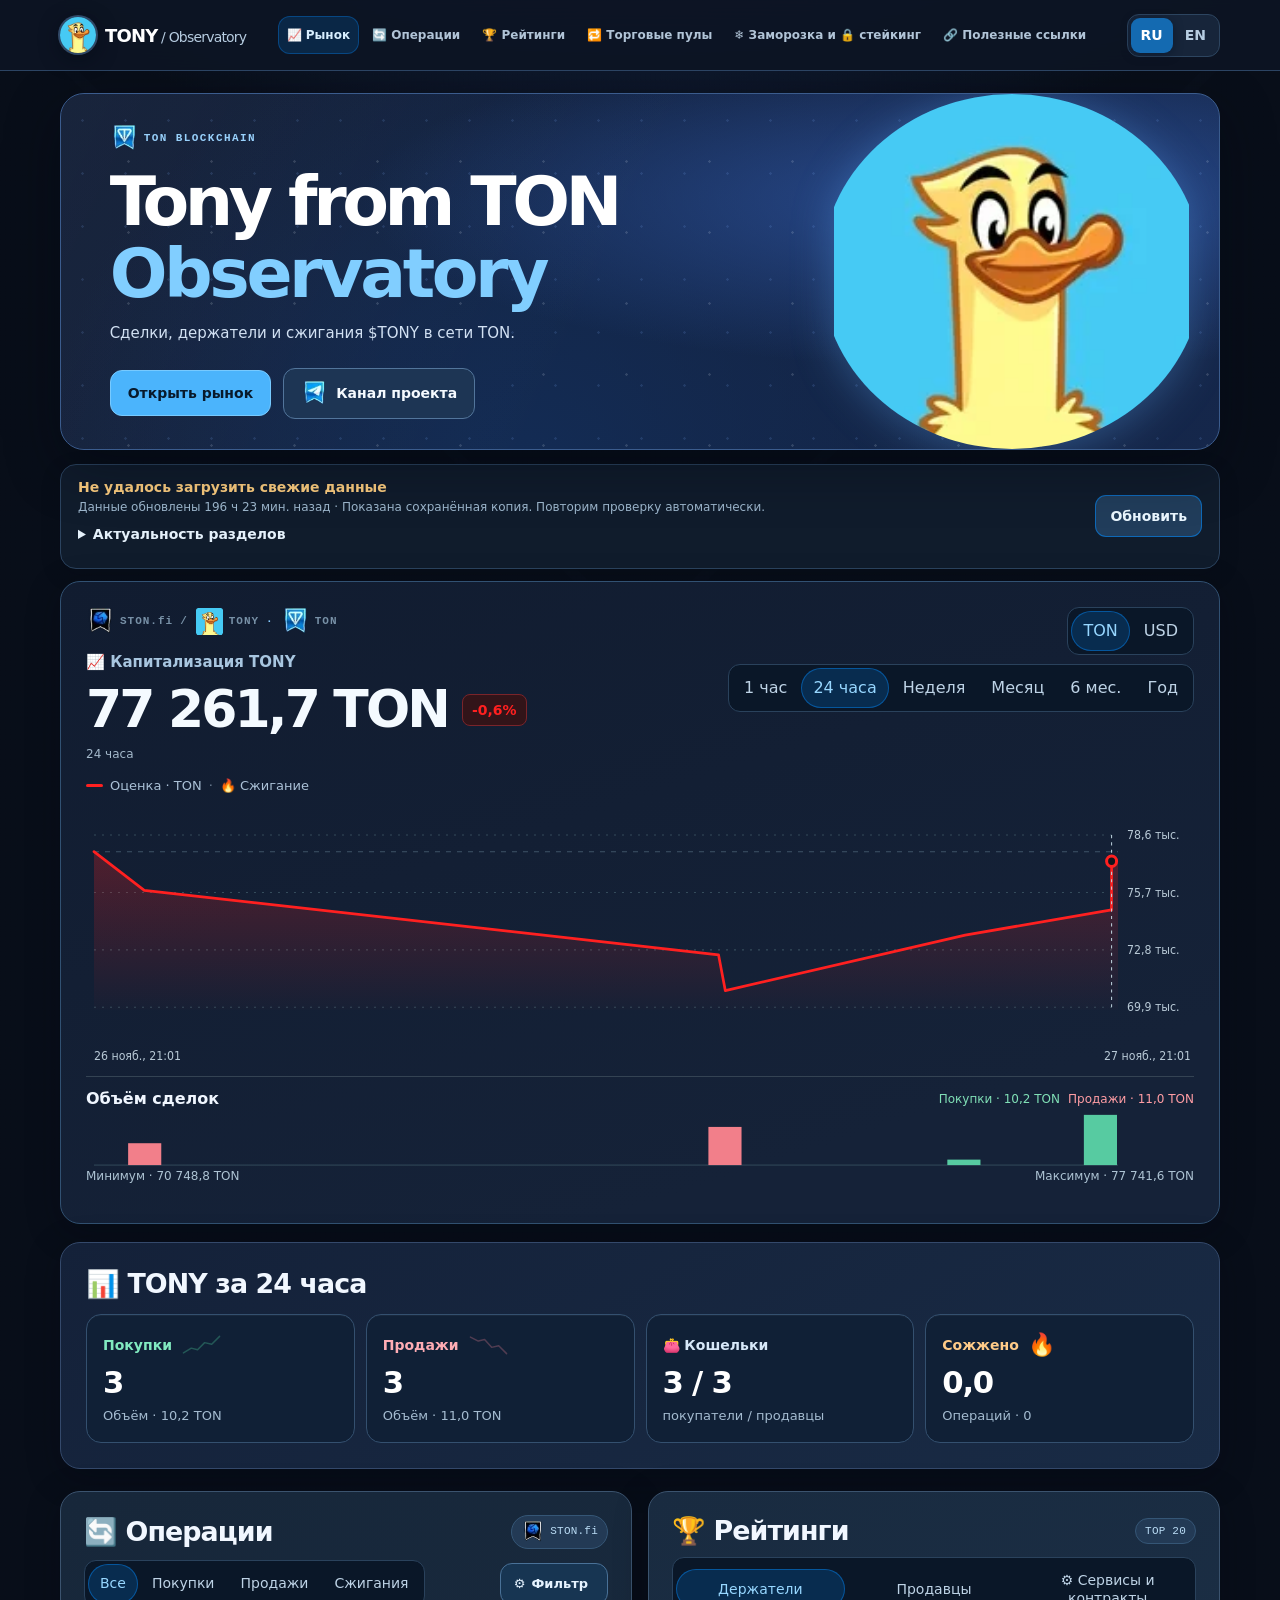
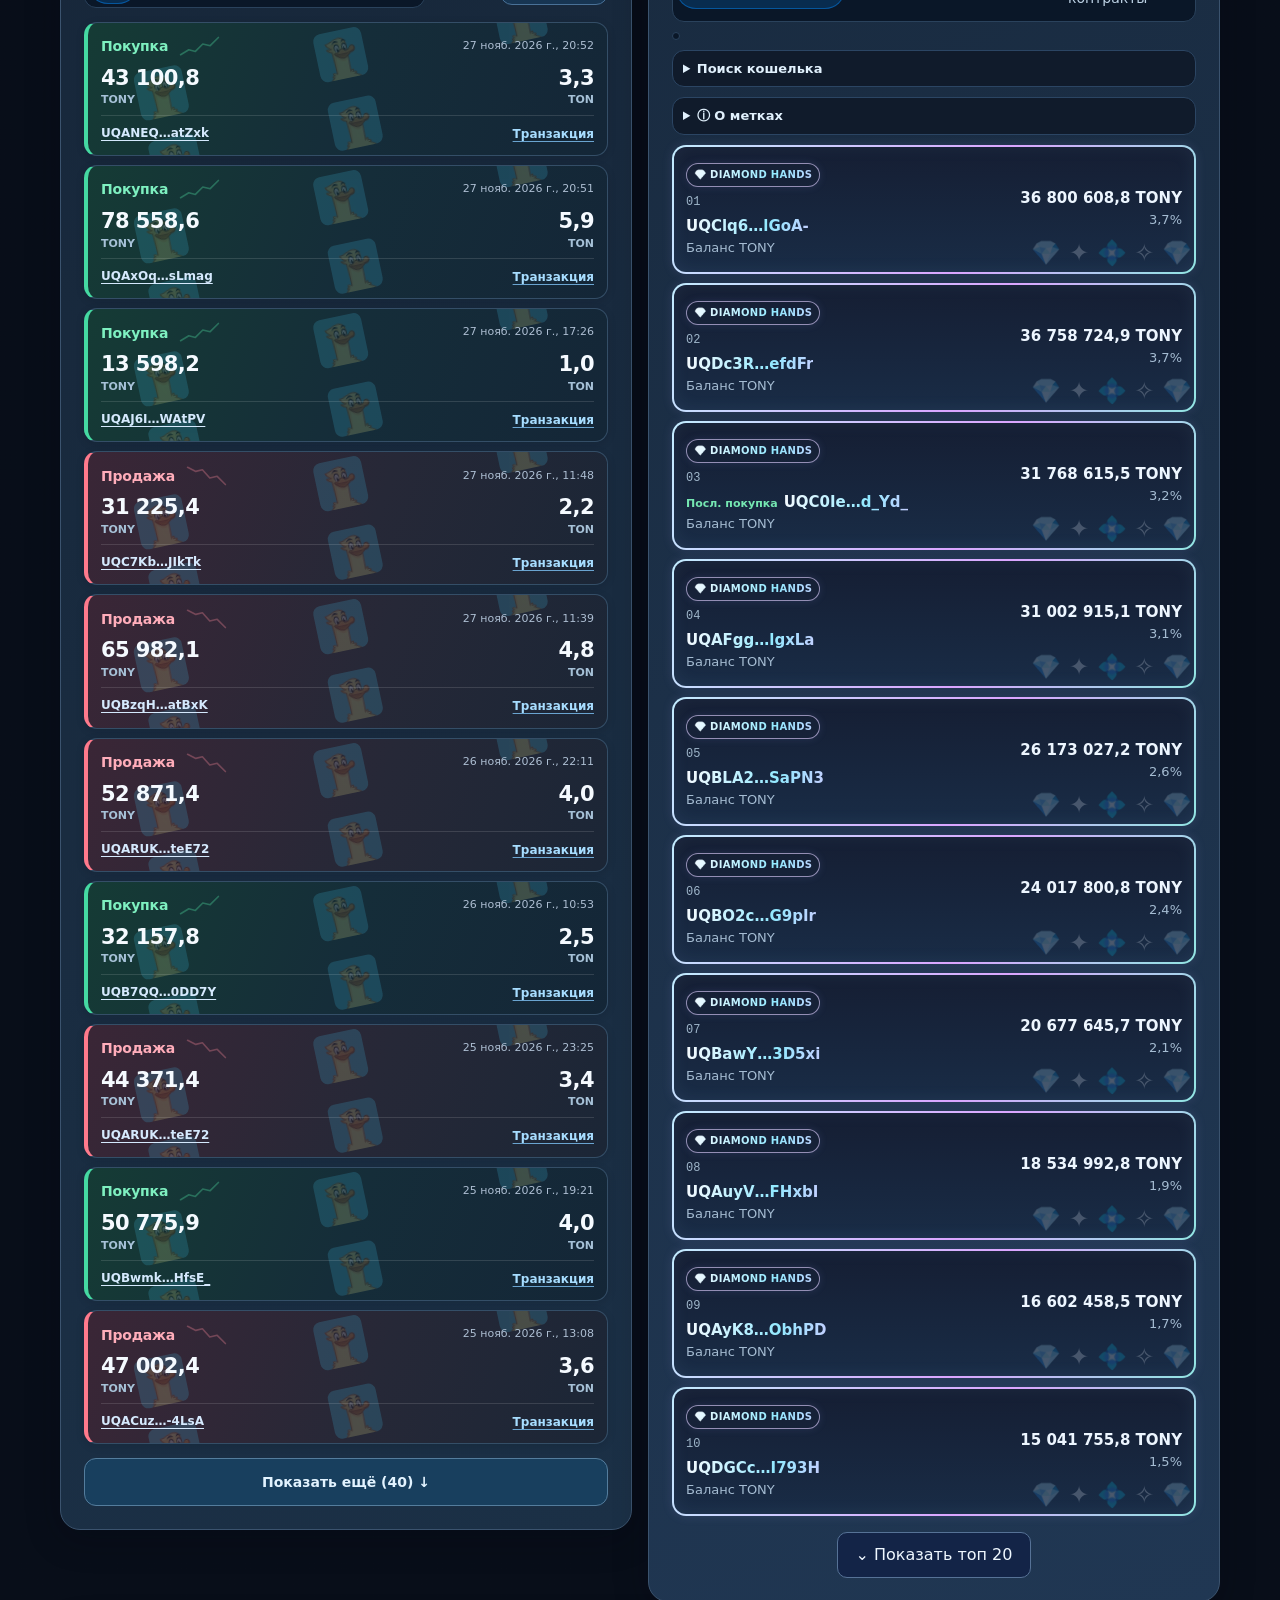
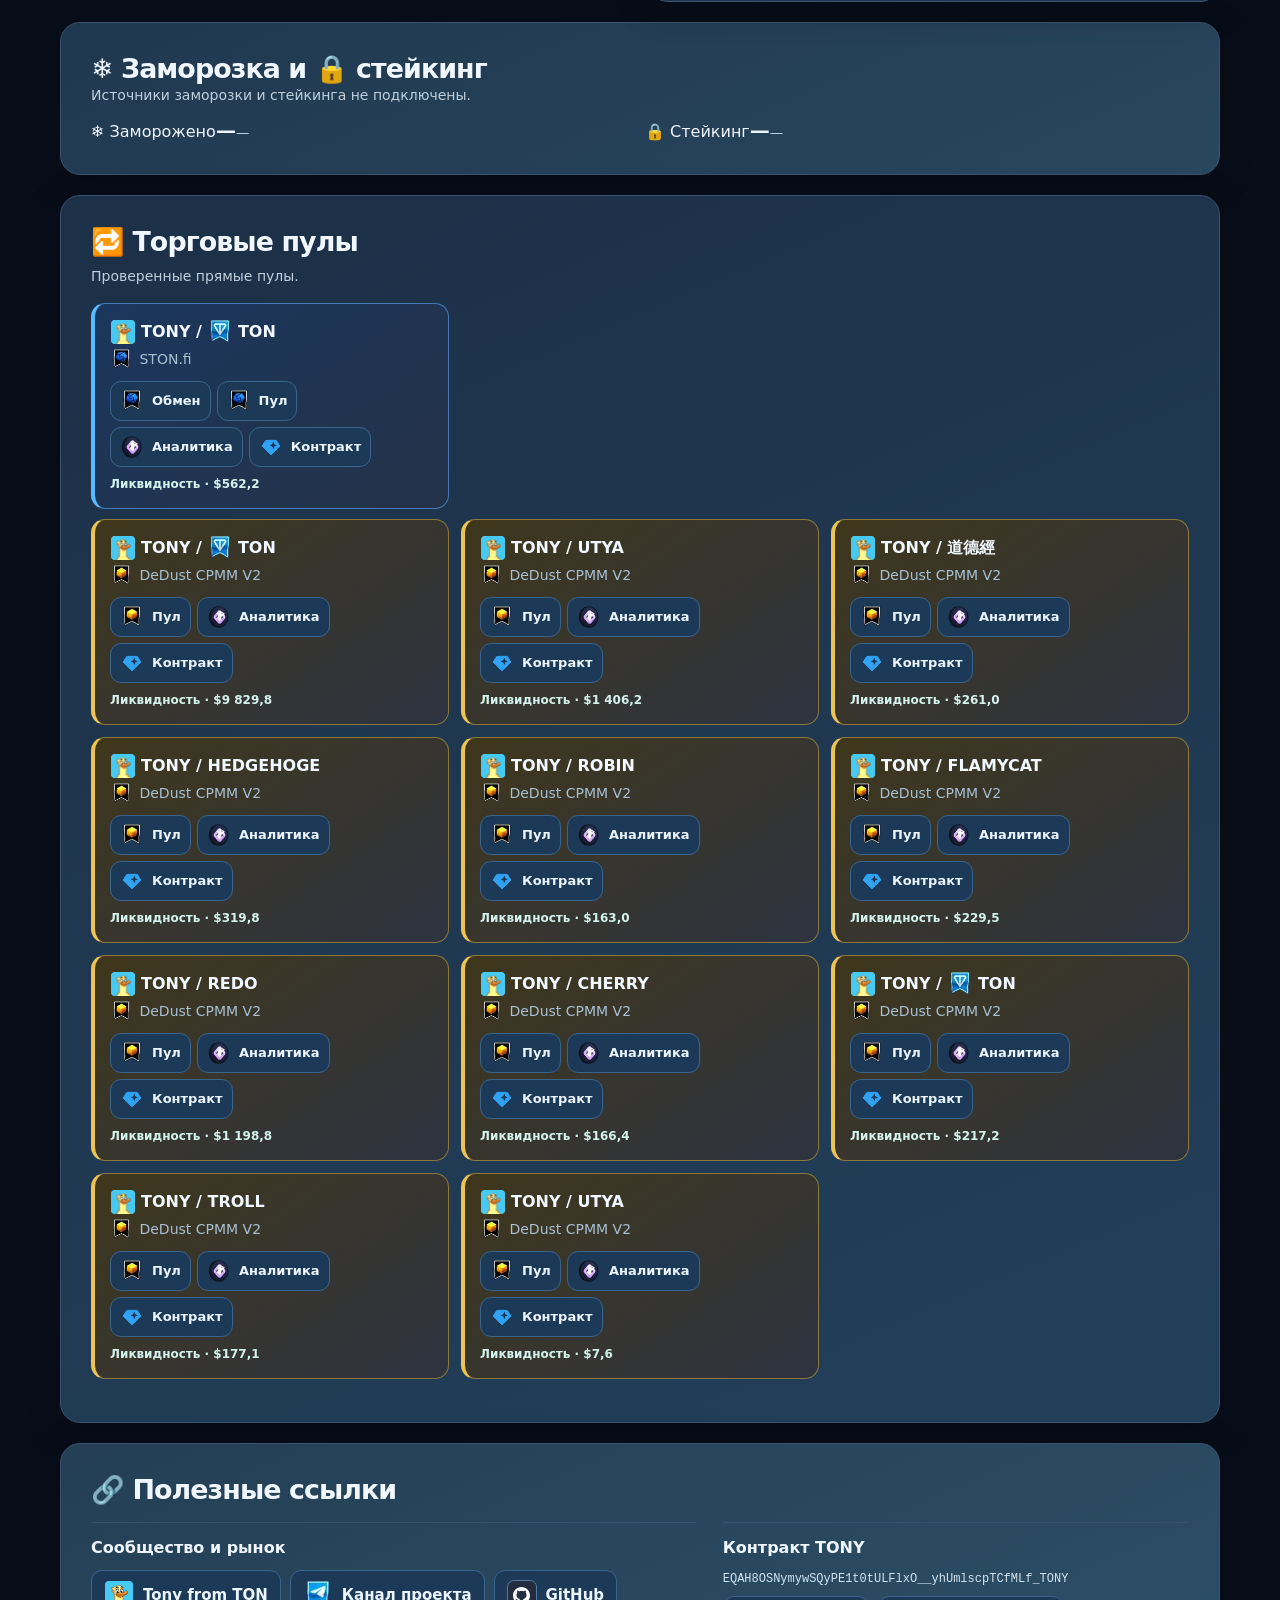
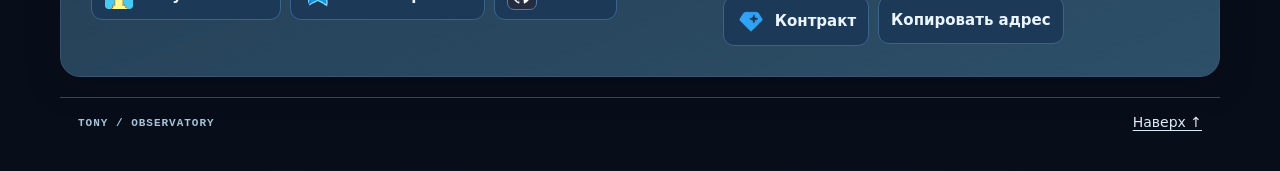
==== commit 5b557a82: "Refresh TONY snapshot" ====
--- a/index.html
+++ b/index.html
@@ -1145,7 +1145,7 @@
 <section id="links" class="panel resources"><h2 data-t="links"></h2><div class="resourcesGrid"><article><h3 data-t="projectResources"></h3><div class="resourceList"><a href="https://tonyfromton.com/" target="_blank" rel="noopener noreferrer">Tony from TON</a><a href="https://t.me/tonyfromton" target="_blank" rel="noopener noreferrer" data-t="projectChannel">Канал проекта</a><a href="https://github.com/Freebielife/TONY">GitHub</a></div></article><article><h3 data-t="contractLabel"></h3><p class="contract" id="contractAddress"></p><div class="resourceList"><a id="contract" data-t="exploreContract"></a><button id="copy"></button></div></article></div></section>
 <footer><span>TONY / OBSERVATORY</span><a href="#top" data-t="up"></a></footer></main>
 
-<script id="snapshot" type="application/json">{"schema":1,"token":"EQAH8OSNymywSQyPE1t0tULFlxO__yhUmlscpTCfMLf_TONY","updated":1795806815,"errors":[],"refreshStatus":{"holders":{"attemptedAt":1795806697,"ok":true,"lastSuccess":1795806697},"burns":{"attemptedAt":1795806697,"ok":true,"lastSuccess":1795806697},"zeroBurns":{"attemptedAt":1795806697,"ok":true,"lastSuccess":1795806697},"trades":{"attemptedAt":1795806697,"ok":true,"lastSuccess":1795806697},"rates":{"attemptedAt":1795806697,"ok":true,"lastSuccess":1795806697},"pools":{"attemptedAt":1795806697,"ok":null},"identity":{"attemptedAt":1795806697,"ok":true,"lastSuccess":1795806697},"badges":{"attemptedAt":1795806697,"ok":true,"lastSuccess":1795806697},"domains":{"attemptedAt":1795806697,"ok":true,"lastSuccess":1795806697},"fragmentNumbers":{"attemptedAt":1795806697,"ok":true,"lastSuccess":1795806697}},"holders":{"totalSupply":"1000000000","holderCount":615,"holders":[{"wallet":"0:1d1b0eef97ffb49fb6ee242c5bd9e9fd1682c1869f815b746a2a282c7f41c1f2","name":"oones-----scammer.ton","tokenAmount":"66527020.698811847","share":6.652702069881185},{"wallet":"0:a5aba674c3e131f4dfc051a51d1e6699844bc8f407e86bdadb47c05df8e1651a","name":null,"tokenAmount":"36800608.785700039","share":3.680060878570004},{"wallet":"0:dcdd14d829a85348a076259e71c24c56fcadec9f28e2b5e53154521e5cc7de7d","name":null,"tokenAmount":"36758724.94028884","share":3.675872494028884},{"wallet":"0:b421e152a689c482dc15403181d7bb4a49fa2165ac86633bf478b64105495dfd","name":null,"tokenAmount":"31768615.479366886","share":3.1768615479366886},{"wallet":"0:05820ee5d06dc31e3ba0cb3eaed05f03b407674df74814e440db790f9a502583","name":null,"tokenAmount":"31002915.056061907","share":3.1002915056061906},{"wallet":"0:4b036aa7a509c1dcd383fff37bedbae2a6988922be1e0bd29d268dfa2a8e1268","name":null,"tokenAmount":"26173027.155598838","share":2.617302715559884},{"wallet":"0:4ed9c7956fec19757a663523495ce3b79db1a539fbdef5f348603079c84906f6","name":null,"tokenAmount":"24017800.77916086","share":2.401780077916086},{"wallet":"0:5ac1845955afe00320fb571c00dc8371dad3149471447caa5ae0440c31be770f","name":null,"tokenAmount":"20677645.737114843","share":2.0677645737114845},{"wallet":"0:2ec95201b057952ea425eb94159499670646561ca5493689f459db47101bc51f","name":null,"tokenAmount":"18534992.812874391","share":1.8534992812874391},{"wallet":"0:322bc4339635700a8759e180b4423a36bff2a053b03ca5d688e0517a61738e6e","name":null,"tokenAmount":"16602458.481051867","share":1.6602458481051867},{"wallet":"0:c609caf74c81151f609bb13750fe0410b5bd4b97e291d267b7a01602b9e548ef","name":null,"tokenAmount":"15041755.814248441","share":1.504175581424844},{"wallet":"0:fb0f17bcbac6b0daa210eef4ae2f9981671a22c4eba7f3cb834bb603598087ef","name":null,"tokenAmount":"15000000.67","share":1.500000067},{"wallet":"0:95d678c9d2f3e139ab9c6db1f77bf13c377ce66c29fd802c27d031921dfabc90","name":null,"tokenAmount":"15000000.67","share":1.500000067},{"wallet":"0:56ad74ae7d077355f5d43008b969718b91410126a74cfb6c155e0d17d53191fc","name":null,"tokenAmount":"14160790.915552251","share":1.416079091555225},{"wallet":"0:aaa9bf98338d529de6b88cb43117711d1161396e8b2a22ed275e0543b2267050","name":null,"tokenAmount":"14000000.67","share":1.400000067},{"wallet":"0:eb8f7a473e318d3c2bd258f650188a3e561f6ef01dceb8024bbe6dc1c573d565","name":null,"tokenAmount":"14000000.67","share":1.400000067},{"wallet":"0:64fe00bd89d4dc7c423f7e0f52b510b805d10c70a7d4930e57c7176e7e32d515","name":null,"tokenAmount":"13500000.67","share":1.350000067},{"wallet":"0:dedd8883e93008e2dfe96b2d2794e55389308dc7c23b11b33cb31e5a4999a3af","name":null,"tokenAmount":"13364948.41418337","share":1.336494841418337},{"wallet":"0:6bd0d0c001ba88b8c1d3485b45e379344a5fd2abf459afe64aacd999aeaeaeac","name":null,"tokenAmount":"13000000.67","share":1.300000067},{"wallet":"0:6d2bab7189e4483e01fa18ea030aa58098ce28298948faf223abc194c7ce77a7","name":null,"tokenAmount":"13000000.67","share":1.300000067},{"wallet":"0:4e3b93d02b1eafc4e9b0b537bffac9e306548aea2376005863b604e633f64e17","name":null,"tokenAmount":"12741202.965366698","share":1.2741202965366698},{"wallet":"0:dc5fd54fc3d6d6532925d2b7bf86493c26008154c05367bbc3cc349cd1425e36","name":null,"tokenAmount":"12000000.67","share":1.200000067},{"wallet":"0:29de4ddeb470f28e7936a968763707975e853c66df6cfc387abd0a96f2e821fb","name":null,"tokenAmount":"12000000","share":1.2},{"wallet":"0:1ce9aa8352873b0088d171e83f5d17c8686d7334a8952994c094ec1d6ec4c808","name":null,"tokenAmount":"11730265.126507297","share":1.1730265126507298},{"wallet":"0:7a71408e63389a81316048c774f62dd698ccef3492ea85e35214b4818267e462","name":null,"tokenAmount":"11372658.797603119","share":1.137265879760312},{"wallet":"0:8f26011a4d62ca61b908d7d88f9d1f2d7e26791383caf07210cb52da35b2a98e","name":null,"tokenAmount":"11231647.640077171","share":1.1231647640077171},{"wallet":"0:2aafa3d40797a77de5e4c0845e3251f6073f58b184602d0aee2686e08d5b7031","name":null,"tokenAmount":"10829661.097342574","share":1.0829661097342573},{"wallet":"0:a8f641e2c97deabe8bef338d20387f07fa4ef71e2b0c7d27f9c6ae4c15378fd7","name":null,"tokenAmount":"10580486.788666812","share":1.0580486788666812},{"wallet":"0:f035bd99e6e8b3d880e45265fea082de5513a455474bf4bec5880e4af8df809d","name":null,"tokenAmount":"10434664.951285208","share":1.0434664951285209},{"wallet":"0:c9da3ac7d015aa2edaf9b43e2fcd22897925bb2d4d46e31feb80c437173b01c0","name":null,"tokenAmount":"10097884.828470342","share":1.0097884828470343},{"wallet":"0:869f2b6e56b5732d9853a7fb1f4748027cb8ec0b2e40ee2be5c36943c226a25e","name":"storytold.ton","tokenAmount":"10000000","share":1.0},{"wallet":"0:575a6cbea5a2b1aa7e8b96794bd142dea39aec9ea72b6b038fcf0aaf321b464e","name":null,"tokenAmount":"8934453.388899433","share":0.8934453388899433},{"wallet":"0:f8641f7205dfa2f540c462b204b6a8d9af61e13c957f2de2fe082ee965451fb1","name":null,"tokenAmount":"8829815.511628856","share":0.8829815511628856},{"wallet":"0:744551266ee6de08c1cf8fbf991a37ce1fc1069c9c6438f01b118527cb936dd4","name":null,"tokenAmount":"8664236.429474413","share":0.8664236429474413},{"wallet":"0:fc8d8a22229aefae437470075a3d74b186a1d391a452b6947a324bfa79b2a24a","name":null,"tokenAmount":"8463106.83590436","share":0.846310683590436},{"wallet":"0:b449afe4f6b636db3451484d9b5600bb99127fc97872983cf8ef5acd7f67ce5c","name":null,"tokenAmount":"7986143.66497569","share":0.798614366497569},{"wallet":"0:72398ba2fc178af142340c0cddd14bda48eca0d038b4f97d19b0adec58c87940","name":null,"tokenAmount":"7983231.133859865","share":0.7983231133859865},{"wallet":"0:0c47b43faa05f874d90df85e8638f2c4eb1af58911b63f5d476c0e4c22941285","name":null,"tokenAmount":"7910639.32329691","share":0.791063932329691},{"wallet":"0:27559d7665263acc82e020788db6b4cc09270334d45a8c7591a0b6c15e9b4384","name":"band4band-fuckthat-m4m.ton","tokenAmount":"7712447.806062442","share":0.7712447806062442},{"wallet":"0:30493e3c14d1f6e9cc7711400073b776c3f7d1348f3d373f18c802da74e71a12","name":null,"tokenAmount":"7635155.674974676","share":0.7635155674974676},{"wallet":"0:e7ead864fcc310a366e236847b209a05e63ff9c3c470080ae492471fcd550e19","name":null,"tokenAmount":"7381078.990606981","share":0.7381078990606981},{"wallet":"0:c8dfa7ee5b459c53da8da953b27d71e60d193c3700cc1d076aa1ce3ec704b33d","name":null,"tokenAmount":"7297256.440779659","share":0.7297256440779659},{"wallet":"0:ba8aa48ea11cd7708493a5ae68f46703bb141392c58e495aca44f4d1f2f71465","name":"gramcion.ton","tokenAmount":"6730658.176831845","share":0.6730658176831845},{"wallet":"0:b1b9657e29199d21ddafc5992d38a1de07dbdb20065490b95fecaebaca96b725","name":null,"tokenAmount":"6614940.159203783","share":0.6614940159203783},{"wallet":"0:71de918eda0c1333151bb49096d1a1dd83e618a5bb5f003443550e1c66438891","name":null,"tokenAmount":"6498607.49444067","share":0.649860749444067},{"wallet":"0:d5ee196b218af752b897ac6d980c09b5d362eaaa9b47d76d905ae7377b12e02e","name":null,"tokenAmount":"6286409.481826214","share":0.6286409481826214},{"wallet":"0:7f50acee83c07996200fe07aa1020f8b3a94c5f6086a69766ab4284bfe678b42","name":null,"tokenAmount":"6271574.806909081","share":0.6271574806909082},{"wallet":"0:c36411afe042d65a5f1fa1896ffa5b22154fe616d034e80e8b147379c1c4bf8e","name":null,"tokenAmount":"5856404.848797923","share":0.5856404848797923},{"wallet":"0:106b3022909ab5d992af7fd2c446dc8f5b5d22542c1712d30e7f6978338aad07","name":null,"tokenAmount":"5825942.048376844","share":0.5825942048376844},{"wallet":"0:5edd959c6dff9f25fe0fc321a257019045f20682d8b001c0fbdaa91bcbddee6f","name":null,"tokenAmount":"5782715.966547644","share":0.5782715966547644},{"wallet":"0:3df386ded198b492ffe99aa3e3479341069e8704c537a34462395a3a3f29c8cb","name":null,"tokenAmount":"5509871.081677141","share":0.5509871081677141},{"wallet":"0:3c9cace5ad2df206f3fb34b71bae6da0d375ee1628e568c49953985707813ee1","name":null,"tokenAmount":"5254959.375618023","share":0.5254959375618024},{"wallet":"0:e8c3f129070cd5266d2bf30770adc864818881e3f831833a1c002dce1429342d","name":"fishygemboy.ton","tokenAmount":"5010503.061981065","share":0.5010503061981065},{"wallet":"0:6cb13d0509a1205c934aca09dcb4c774134c97244c0480fdcf7d051702e4dc21","name":null,"tokenAmount":"5000142.321182585","share":0.5000142321182585},{"wallet":"0:00ca294eff23572a42fb306c74921ebbe37246fe2d48e222ac9d1915717ab23d","name":null,"tokenAmount":"4932993.644862692","share":0.4932993644862692},{"wallet":"0:1ebd10f115ff55d2c37f4da4890cfd0c67703f1b3252890751827d5f8443733e","name":null,"tokenAmount":"4862913.301426116","share":0.4862913301426116},{"wallet":"0:07d8d789997617a91897e5d462ac21395fa347be4a421414babb22a2acfeb6f8","name":null,"tokenAmount":"4833105.01774114","share":0.483310501774114},{"wallet":"0:a3d2c8f84e54cdedfe59ad17eaebb94a0b7ab814b1993dfe9ace7278423d2b6b","name":null,"tokenAmount":"4701927.461615155","share":0.4701927461615155},{"wallet":"0:4403467a4a3bc13808045369251009ec253a00783fc53b7a2ef931f7da95a08c","name":null,"tokenAmount":"4619461.843813818","share":0.4619461843813818},{"wallet":"0:173dfc50c66aadf7a320a6405e5e59a112162348c0d1318b933b137f1d7c0c74","name":null,"tokenAmount":"4618776.527627633","share":0.4618776527627633},{"wallet":"0:4ada12239eba0e4edd5a0a026c6b2302823468c46807abeca49d4dc1cabc21fd","name":null,"tokenAmount":"4448770","share":0.444877},{"wallet":"0:7ba1f67f342d2daaef471a59e0022fd366b7776a37dddc7169e86cf6254822c3","name":null,"tokenAmount":"4368212.623959212","share":0.4368212623959212},{"wallet":"0:031053133270be82ee6fd94d1963c0186868403a4f537040a0d533aab805b7af","name":null,"tokenAmount":"4352119.54306388","share":0.435211954306388},{"wallet":"0:84ab56c4fcfab2d53536b747c8e7be1bc7477e06590fea080989dd35b7e6ded6","name":null,"tokenAmount":"4077100.96768353","share":0.407710096768353},{"wallet":"0:b6718a7f5592f46d6b4f668741b9cdc3d043d6b5b049899ebebaf36a2896234c","name":null,"tokenAmount":"4062990.433936102","share":0.4062990433936102},{"wallet":"0:100a8a4869d630406d374eb8e40da76f15816f8020c6ab0acb6450814c31ccab","name":null,"tokenAmount":"4061542.876902173","share":0.4061542876902173},{"wallet":"0:b88c895bd6f6a7b8ef46b4723d7e2e381385943377ba463f3afb5abd3948083b","name":null,"tokenAmount":"4050551.949649368","share":0.4050551949649368},{"wallet":"0:ae5d00b4ea780958b9cd028614f698f8ac4dd4374ea36e93e558d10deafa7f42","name":null,"tokenAmount":"4000000.052356637","share":0.4000000052356637},{"wallet":"0:0141248681fed2bd388fdec9e8e89dcc06f54a4d6df061e7e678371406d28656","name":null,"tokenAmount":"3983892.713461675","share":0.3983892713461675},{"wallet":"0:818213754974a450a06b9e90054d0e0cfda0fe0eb196e48dd7bb0967a220d4e2","name":"dmtfoundation.ton","tokenAmount":"3883990.473538493","share":0.3883990473538493},{"wallet":"0:50c72b7f881cd7b52532fcfecac8fbe48964ef5df609c3391cd1f3731b191256","name":null,"tokenAmount":"3880829.445269315","share":0.3880829445269315},{"wallet":"0:e114584988ccb658ed4eb2cdc1f0fcb45895928f330422f2b4df123d89261302","name":null,"tokenAmount":"3872745.451222133","share":0.3872745451222133},{"wallet":"0:74774f60c162eab55ad543e90128df01c5f0eef35ec7a22535b96333767675f4","name":null,"tokenAmount":"3768115.2848961","share":0.37681152848961},{"wallet":"0:f0bf45d30a7b2dc0b7898fe4f78f61ce501962e23089ef56a5ca6b31f39a0b91","name":"zzphoenix.ton","tokenAmount":"3643163.309556304","share":0.3643163309556304},{"wallet":"0:aa2b814d2f2414fad2bde5db5ca9bc5b4a7a5c2d141e5baf485765dea7ae7bff","name":null,"tokenAmount":"3600000.161913934","share":0.3600000161913934},{"wallet":"0:25d35367f57a4bb7b561bcb5832d5d2ae3257f7824f177ffb662a99a503d1de2","name":null,"tokenAmount":"3598453.703882034","share":0.3598453703882034},{"wallet":"0:aa87c3b5e13b0302d658a3fa67c632444a21a342413569f32fde9e0750652cd0","name":null,"tokenAmount":"3549500.049632175","share":0.3549500049632175},{"wallet":"0:7af68ae83de175b8ebd055dfef3e69cbe119fa9dd184f36e51bc132a7a34d8c1","name":null,"tokenAmount":"3380730.951839917","share":0.3380730951839917},{"wallet":"0:b38b2dd05dd1371d7c21518900ba648fc1795b4e795de0417832f92249bdebf4","name":"pulseorange.ton","tokenAmount":"3333333.000209957","share":0.3333333000209957},{"wallet":"0:1c71741d69a9ab3b0fca520b62bc9c64e9ec1edfe021a0330278cd150edea92e","name":null,"tokenAmount":"3326541.757542325","share":0.3326541757542325},{"wallet":"0:e617fc6aaa98c1dbfbaca7c8057c1dc092d837d2172c63f0277e01a11ee84a74","name":null,"tokenAmount":"3315539.442488217","share":0.3315539442488217},{"wallet":"0:159bb7c8ff36c289c55558cd289299a795d438027198012c69a8d9802f56e831","name":null,"tokenAmount":"3219999","share":0.3219999},{"wallet":"0:98040fe9a89ef1fe7c327ffeeb883884457f4adde0d799a688a2b1d76681bdef","name":null,"tokenAmount":"3126789.279817865","share":0.3126789279817865},{"wallet":"0:c8fbb71fcff023fc7d35b7a38cea42ec144fd7aaf997666a60027231f09d3b25","name":null,"tokenAmount":"3000000","share":0.3},{"wallet":"0:c3ac016db155da252979d973ae34e14f11dad29a3ef5dde4a8e4e7555bdd0ab4","name":null,"tokenAmount":"2883751.155284929","share":0.2883751155284929},{"wallet":"0:fdc0288dd57a10f13b9eda0d17865ff485bc2a30e935e010755252112cbf8b81","name":null,"tokenAmount":"2687430.526825218","share":0.2687430526825218},{"wallet":"0:fe507ebc04b9ae70fa1c149d01dc62622b6b90e20b8e0891fb117e8c76718af4","name":null,"tokenAmount":"2570031.978848901","share":0.2570031978848901},{"wallet":"0:628f078e8476592df4a6eb425d481856243e0bfdc402a2ebd972b5314db548f9","name":null,"tokenAmount":"2397630.541428834","share":0.2397630541428834},{"wallet":"0:68ed5ddbfced5dd7cb4e4f0bf42538b096ee667535f7650bfda8720921e47e95","name":null,"tokenAmount":"2334554.997294955","share":0.2334554997294955},{"wallet":"0:acd044f0747c5c9455ab9265417ba518514fc66a5050cb37a4c4cb8e1c998088","name":null,"tokenAmount":"2306269.299821109","share":0.2306269299821109},{"wallet":"0:4b240c6ef827238afe7757d84cce1075d16f03edbd6cd1b623cfdbeb232f261c","name":null,"tokenAmount":"2270929.209980472","share":0.2270929209980472},{"wallet":"0:342067ac7062d2d3a2595e44510b4bbc42a69274837d7077dade9d3f90573f2c","name":null,"tokenAmount":"2160538.24842749","share":0.216053824842749},{"wallet":"0:118d132d1ac40ef539c9003faa76385b37bc8ad1cb39c129c86f9cf5ea0142a1","name":null,"tokenAmount":"2093060.994165167","share":0.2093060994165167},{"wallet":"0:73a872e161abf6c098322a5ca2d56526de4ef73f1ae00b01cc3d7c69b4d51ab4","name":null,"tokenAmount":"2070111.938247491","share":0.2070111938247491},{"wallet":"0:ea2465616eb196cc048e7d3e7fe1f439caa7ee2b121af5eb88666dce92da2868","name":null,"tokenAmount":"2005713.514619045","share":0.2005713514619045},{"wallet":"0:d4d9e5ddd99c9238e54b7a52f64047c8b97d9d38773819afe99d3124f9f0e28c","name":null,"tokenAmount":"2003612.342254137","share":0.2003612342254137},{"wallet":"0:f0f4363a6a83e9810608fd5c6fbbea1cdca5145a3b883201a67be52eb6bcc0eb","name":null,"tokenAmount":"2000000.240454034","share":0.2000000240454034},{"wallet":"0:11caad59a64fe028f90f1f00b3c63900c87eeb4d2b0dc6112d7be5b72b7c5e4f","name":null,"tokenAmount":"2000000","share":0.2},{"wallet":"0:406aaee21b52841a1f6b80ac8f7029faeb0dc45a68d92ba364064d42de83ac79","name":null,"tokenAmount":"1936627.103616192","share":0.1936627103616192},{"wallet":"0:4b7fcf13359aab8805643cb8dd97436266fb06da1332e4c30e3f6c5c9757497c","name":null,"tokenAmount":"1935963.309437439","share":0.1935963309437439}],"asOf":1795806697},"engineVersion":"1.3.0","methodology":{"valuation":"last observed swap in primary_pool times CURRENT total supply; not circulating market cap","primary_pool":"EQBZ3oXWgJWHe6HsHO7_KkeoeIqGqwEE3D5uHEK_kBL03poj","sellers":"sum of successful supported native TON swap sales; service roles excluded","holders":"balances excluding known services and identified contracts; unclassified accounts may remain until verified","burns":"accepted burn notifications and zero-address transfers shown as distinct evidence","usd":"historical TON/USD rate from CoinGecko","history":"incremental confirmed swaps; missing intervals remain partial"},"serviceRegistry":{"asOf":1795771705,"source":"https://github.com/tonkeeper/ton-assets/blob/main/accounts.json","sha256":"4286bd47e11399901a7d713c9e98a5dba17300d76fe272f4f5d46110a84f4e2e","entries":{"0:ad8afecfacc248996885d8be6824280f9f3a7e54c2f6080b7971b9f556c280c4":"Crypto Bot","0:dddcd3cdad60af4c0d69389f567ad51d0c263fa4968d655ab424c69aadaf9322":"Wallet Bot 1","0:436a76c2794a88e3fbfec6b9c0374fc8db046f10868b835420d9937973a665d4":"Wallet Bot 2","0:6e814e6450e8c578067bb656298fb4d01397dd15018d7f34dc369eaba4c2111c":"Wallet Bot 3","0:5f00decb7da51881764dc3959cec60609045f6ca1b89e646bde49d492705d77f":"OKX 1","0:f15db2c62cd86aff0860d39c491fc73a31395fafeb5945e644498562260c782e":"OKX 2","0:e7e86da08742ed933434ffeb8f08a63c7e100ee842e25f599a9cbf0891574a6c":"OKX 3","0:0338def34b84c6ee9134a04ab1601450be446340a37ae259de57cb37bdb590cd":"OKX 4","0:a30a49ec725e9f57244b66af4c2da7ab76004b4fce80d3a34b1cd0c37762abce":"OKX 5","0:24da1e7b8da901e5b3dd0f98c397feb6e5a5ea483195a8b6bd0682cf2c5327ae":"OKX 6","0:7f2e84c723d8b6b6b1aacf810c8c26ab23c22022b464b87104b2d3065b0ea70b":"OKX 7","0:854ec4521efd52ad43bcf1988e4c44ebdf9a26ad18fa51abfdb685fc3b348a5c":"OKX 8","0:f9bdc0de461c1a2e002fada9550bbb095c8f9f73668d70c517a9cc7e050f8e5a":"OKX 9","0:9b9b739de2527ae72d21083f5198d710c7288453b4733e57ecadb2e189ac829c":"OKX 10","0:b31535e934db05bbc220267467903c8108bdabcbc2a06588838b726ddf589ef0":"FTX","0:57eb74407604a19f7e04005315ef70aeb7b675e6551977586756f6baf12125ee":"MEXC 1","0:1c7bd690f4f93de8b93db5790129dab65926c6e1fc9b57380089db5529516630":"MEXC 2","0:d887d0e2d1c4fc4126e71c970d33ab1896940000eae703bb1ab6cecc830777e3":"MEXC 3","0:7994848c1fcbcbc57a6a5a987b66eb424b8b54e10759b6b514a66b600c2b0eef":"EXMO","0:8d195793baad9a08c46dc353aebe999341dabd07721b9725f19e18abc3d10d92":"EXMO Cold Storage 1","0:26ab8ae763a3a7c3067d882b7b01cd5d37254cb8768f57b6a47c00028effc7b8":"EXMO Cold Storage 2","0:0130c77346e9ed82df677d107ad6a775c11f9c18f6a05c0dd17906b355850dad":"EXMO Deposit","0:342a359e38357c083968129fddddf049ef5c47315bfbef27505a356bf9f02d65":"CoinEx","0:555f3053e257130374bb831ae0e219e5e5f9ec0ca8f8a0d133369d3d690c64c2":"Huobi Deposit","0:85af78e8d035e920117cda654615cdf371d464480b629e110d3c5310d85ab362":"Huobi","0:80d4123841167ca989ac912443cc99a4b9c1a87584536427ff6fd85c92395ae9":"Kucoin 1","0:b37e57033db21d10b950e6143b658c10c3bf425bd193025960aef7f22dbcf4fc":"Kucoin 2","0:07ce60b7e5f255a88c3707f3fbc79e2cf924ed6b4b7d09c6324f0ba2338a48fa":"Kucoin 3","0:a14b1f452385b2bb984ad2c4441e1d23cae071fdfc096dfba53ebba3b6ff1d10":"lbank.info","0:75726a716f747e60b0371cb0d5d35471e8e1e931003fecc3a0961a8bd82c09c7":"xRocket Bot Cold Storage (Old)","0:c1dc654b598ab84cda4f12372efed8907cedf0901865a58649087373e01b1c24":"xRocket Bot (Old)","0:45614fee399c43d77bb597558791831bc0ee31754cbb2b5b1fbf5a3488ed9940":"xRocket Bot Cold Storage","0:011a8f0a0b36b779af033473274966666d1cd6fb4e77df679375fbd6f970d012":"xRocket Bot","0:c3f1da8ecda8f8cd42bace224ea3f1b6971eaa7f54c492d4d190527b4f573f7c":"Bybit 1","0:4a1f3ebcc66bdcefa90245bdf541a50ada1c688a487534b1587abffd93038834":"Bybit 2","0:cd525c15904d7b4027eae08b318624260f371ce8c9f4fcca0cdb7b583854107c":"Bybit 3","0:ae62a192da96e266161a702cc9f6de91c0c3441f17ceba51bc442dfb2031a30a":"Bybit 4","0:e3ce05c4da977132c24a3b102da8b5fbf2ea9173337b49de346e4a4b057f7579":"Bybit 5","0:e33ef85d174eb457c072d1ee10215b69ab9b64192f7421302ab1c8e26b7ad4bd":"Bybit 6","0:7f97f36dda3f7dedc9e12f8c09c4f89e7fbc17527ab3f67de4c3b155297a56e4":"Bybit 7","0:7d133d4e425c8e00de015513a44e66e6d163b21e71720aec7579965e5de28c55":"Bybit 8","0:f2dc1860686cd658987e2bed8216532d8c004460dadea907cc7d4ad7236c496b":"Bybit 9","0:4a1c20bc9a6f9294f75f1c87a7f383a8b73a483a2e6dcb3630ddbe78b3ccad00":"Bybit 10","0:008bb088e81e38d583826901093567027cc1575ec744ac354fa4eeec302d166d":"bit.com","0:1882478daef1b7ed200cbbdc201bd4ed0b24c2e5f1a4c7c15aeb7e3b1a759193":"Coinone Deposit","0:a4d2072b1edc1355fc7fbee0095beec7889a2d3cfaa9edcf2ce9e128631abbd6":"Coinone Withdrawal","0:f3f4ed0913ab555d023745058f1a6c55a49d4876593cb9bdab1f780a99b185bc":"Paribu","0:f9873509de5a2f97f7b2805f5f7aafab447f43c91e751cc8efabc6d2ea09d78a":"BingX","0:b496b8f73b469ff06a2d89e62c4d70a103fc228c821537b49dff092060bc281f":"Gate.io","0:60ff0b28e2b3839bef250a81be9f2e78a6265b980ec5d24df4e44bbff2c3fb25":"TIDEX","0:23eef28b6da5a368d6c0b8028fd5ed47c26758676bc9db1b5653caaadc969f91":"CWallet","0:00ffafa9fb3d4f837824436d19953c792be6632af73a9b82c4dc69ca07195087":"Matrixport","0:b58c73481f25a280f9705ab3424be850614d823256263ecfa049fa9fb917720d":"QMall","0:00b402b789e5626e1c61b50c5dbe2024426e92f16c0c2fb735396df96046b5fa":"BIT","0:2c54797319837b4c6d014fc991c1a8d4294dfd4d6cec4937e370f1f27db0423f":"Bitforex","0:6a5a76a1538cf9596590ec3708470649c342624bf92e63a6a7a15254ededa904":"Bitfinex","0:59b065c5d66261a5317660e96eee476aa6a11b749bdcbe8c0d1f3dbf24200d1c":"OMPFinex","0:3cd5ad54b190a71caab984b0f210e3742c7f2147b7e9073377d7c6b470017362":"Bitrue","0:6c53cd87cc0d33486db42c1c7fc03dfaeb2f7b815afc368ab1aee567edda3f72":"Coinspot","0:9a582c23266b8ea47eb71118a3c040d42b230b2266fecffe2d3cd390c0922c35":"BigOne","0:dd528505af15c6e5206bdd8f6c9a3b541f80ca98ae8a5066ab3ff8de1ff5e678":"Farhad Exchange","0:2b6f3cda567c385f0645486f3c665a451f56b2969d1be57d86eb77c6077a81d1":"BitTime","0:cdf7f0d7c09036f064272e3c429ed570be49ef29eb3a735b64bbc17915073732":"Bitget","0:e9c0a24ffaa6aa4f228890e71ae9550bfc53a6c57e643bc31c240e18727ac1ce":"Bitget2","0:336502faf83ef5b532d315ba71450b661c90e83fce64d8bc1fd2bf642f3555d9":"Bitget3","0:b308c7f9b4f596f6250175885972549871b05c70ed3619fd5a939401eea972e4":"Bitget4","0:e2d1df206b372db1f3b890e60d185b67aa0c9f1b6b6ff60a05091c8c01b40ac4":"Bitget5","0:7a0dc94da9f48b968dfb87be38d4fab7286288db7a04d3081feee177376d9089":"Bitget6","0:8785ef5ebb0fd24c6911d10f43c00961e9748fa54297a1ac517e3c5fe76bb0be":"Bitget7","0:213b6804c2082135a4a803da8e3b30cfed51aee9af2ad2100334b7f4711d3bcc":"Bitget8","0:573dfe99490a041703e977e4724135c5b8bea0bea67839612247451ca9d5c4cb":"Bitget9","0:de2519a527de7e1d4c1028bdb74e022b28a6e370e4fec3fc27d8d971308f99bb":"Bitget10","0:06476e580e250d0abec5c365a711833483c581d57b908be37d56bdb0e338c312":"Bitget11","0:c9959a997e1d4e4383d8db37b86d2101ce78dcf1f1b3904d9888fe572ef0efd4":"Bitget12","0:c07e51e5b694937758f45f4003071c84f4c4a68bdb168a22c3d6c8b89cd6186f":"Bitget13","0:1797a5c4c50a2b312ce9927ff6f12efd3b0b58ff311445118c2d2e64312b5d79":"Bitget14","0:6083005b354ab1c4785aa8ce8293ee5c9c182e9248f27e9c9074f35c16342083":"Bitget15","0:f99b14600ae44d2f12b178e8c6eabd78892ae82c5e45b6898f9deb7eb203f9c4":"Binance","0:8e91b50381c36dd42accdb51f5cb5d96848568b4924f8079b1a5ae7e10f43eda":"Binance Hot Wallet","0:ca1d9edeef40b3a9dbd9082f3767859547c3ce0bf641d09d58e33a3cf06fb309":"Binance Hot Wallet","0:a2faca7adfebd5c5970108d1f79065cef32b0c143fb13489066b684cdd7ee95c":"BitMart","0:5d5a830e48214791f4ab5352900c624d3bff3c5efd630196b180158eb789990f":"Nobitex","0:cad898b200a0934ee416c2039bbf3f5d7f1a323172875b3c19d378a6f540f7b1":"Nobitex","0:4532d5bcdfb05d3275cbf255bc91c3635cd48d63b719441581c5542a4750fdf5":"Nobitex","0:a32d52ced80a23fe4fe90ba94593ef686de03f9fbdaa069e642826a95234b982":"Nobitex","0:fac8ffcb6f89572a1232d59e91c65909ae408663fd2ceaecd35f35b5e9d670f4":"Bitpin1","0:c14ce5d772539be26fde315a505a1e0514104e76eef776f0b845e57df0557ddb":"Bitpin2","0:dd36441bf4aa8a6a6ecfd763efde1eb82dd86bdcfb1456b45ff4b73f87657184":"Bitpin3","0:402f5d4f4f8bea7b0bd511b9d3771834c1a22bbbbc8a326035eb07aa24f5c9f9":"Crypto.com","0:ca6e8f2a3dfc875b8673d8677f3818c4b8c02d1aa481a86a0c61bd09f8269f1d":"Foxbit","0:60def37fb0e6f41b18a73c2496d96b25442344864ca0ed97189a6f37e2439c56":"Richamster","0:97ad93444915089e812238ff10abe9066d0b03ea3dba2a8630fb9c9f88aa455c":"Wallet in Telegram","0:1f5806c73d03bbc96eb7eebf16067f1f2e8e270cfa16d57001aa9eaf7456f008":"Wallet in Telegram","0:1b44ec553616b0e4551037038834bdf0bdaa1f0440e10f3331d9841585612a68":"Wallet in Telegram","0:cf06c94efdae26faaa1d85092fc4daee78eba09e69c36dac051c1d8ffde35f40":"Wallet in Telegram","0:91887059ba56a03790b0696d7a402ac0691dff62fcd398e813f97d3b2736fa58":"Wallet in Telegram","0:6db0f022632b6269f0d4dbf8ea60a8448bbc2bcfc6812e31af8cc6405c268af7":"Wallet in Telegram","0:dd6ff02c59634745529b99a8d5beeea9f6c38a9188e6a7e96a424e3820c8ac0a":"Wallet in Telegram","0:023895aef955024920a291c6f3715e291df1b3dd254eafa8b09e21a2d58d5897":"Wallet in Telegram","0:f5066318091a8cfb530ec732104ce38f7783d92a6679ffcc0ce0960b0e94c7d0":"Wallet in Telegram","0:0c5684355f5410a923fb7dd59314905dc7ff157b28c9130671c7a4f17007e898":"Wallet in Telegram","0:23fe558cdf44249381aef36472e64a5072a24ba97fb61b2f5791da6013aec92d":"Wallet in Telegram","0:b7be71ac1b40e436db36721d9c20e82d44e78fc1e86a8ad15e00b1cc16831dcf":"Wallet in Telegram","0:55b7223f04dd1f2e1b3f28e4ad628fe6cab60004f280fb0a58cd27fc590b2eac":"Wallet in Telegram","0:659dbf460831a72795c4a9a9872fb4a3e7fd302783068dae53e8f2a5c150084a":"Flipster Deposit","0:d0a6eb95408e95ce97b0ca597fc523ff4809523635e8f519e00fdcbdf42f0c54":"Flipster Withdrawal","0:ec85cfc7fd1009362e421b5a0141f510d6540107ab73e7829fda1ef9e97a75e3":"CryptoBot","0:817438e5b0e6eb113ab74d73fc95f7ec19247dbe6ee27a42c3d0164d614c3ca1":"Ourbit","0:66a1e72196d64d6faf48fa4b2ea861f67b0484d2d14a59caf701d8c286ce44e5":"OKX 11","0:419712bc541c4489d6f1c38a105722d293b8847fd54f2717ad69142911b8be5c":"Bitfinex 2","0:6c25b5f2fe5ef1a6a1978f611f61a50883fd50a0822b19176445fca931823263":"OKX 12","0:14de4b02647941779108b7b99be85596260ccde813351000055d744dd8aba04c":"CoinEx"}},"identity":{"byWallet":{"0:1d1b0eef97ffb49fb6ee242c5bd9e9fd1682c1869f815b746a2a282c7f41c1f2":{"checked":1795550719,"domain":"oones-----scammer.ton","linkedDigits":[],"role":"unclassified_contract","activated":null,"serviceCategory":"contract","roleSource":"https://tonapi.io/v2/accounts/0:1d1b0eef97ffb49fb6ee242c5bd9e9fd1682c1869f815b746a2a282c7f41c1f2"},"0:a5aba674c3e131f4dfc051a51d1e6699844bc8f407e86bdadb47c05df8e1651a":{"checked":1795550719,"domain":null,"linkedDigits":[],"role":null,"activated":1756423991},"0:dcdd14d829a85348a076259e71c24c56fcadec9f28e2b5e53154521e5cc7de7d":{"checked":1795550719,"domain":null,"linkedDigits":[],"role":null,"activated":1795058727},"0:b421e152a689c482dc15403181d7bb4a49fa2165ac86633bf478b64105495dfd":{"checked":1795550719,"domain":null,"linkedDigits":[],"role":null,"activated":1786869997},"0:05820ee5d06dc31e3ba0cb3eaed05f03b407674df74814e440db790f9a502583":{"checked":1795550719,"domain":null,"linkedDigits":[],"role":null,"activated":1756425008},"0:52134773a9803f5ba133f01592876a55763d347fc44e04b93f694dbd8968ac05":{},"0:94a047719daa26475e77afa2b97c394f5ed73716d3197ef5aac4393921d24841":{},"0:74f1629e6d1980d1a9440fc91100809e4074dbe367c8868743bdc9b4d93de4eb":{},"0:8d101240f408aabf476d294ffb7732c20d8bf5c8b4f3a345961078b388171b50":{},"0:9adf29d2c0e523f2f3137aaa817a92276486fae105a530e4f9683acc97746560":{},"0:950aeaf422527bb77a882bd76f84f48bee056a520e1f14d58837b75a6e504af9":{},"0:0c260ddbe67fb441f93abdfcea5b89b314dab0d8b249f5bba9df9df6b5537a0f":{},"0:0d110e78adb1800f6455741051c531bbe1ee4620e5381de44a5dbc9bc54f9ab5":{},"0:933c664d63fb305cd980ba2ab530a3e901ebaaeb3fa7d5ec3d68cdf4fbefbe1a":{},"0:19422f6dd23f1e89b8b4192703467a0943da27ccc2ac74ae9745c7c19edc0c5a":{},"0:e7ead864fcc310a366e236847b209a05e63ff9c3c470080ae492471fcd550e19":{},"0:284a4d1b7f9b0e58e143682b424a370d53410b30b297f17bf1c2243608a24454":{},"0:aced536b1cb421908bef1b63d7dda38d177c498b67ddd917a901b1ad92858ff6":{},"0:8c5800c8f93c48c24db887d6a6f63e7b74fdd86644615e473c6da74dcf0b5280":{},"0:333c49d3e19fd118682abda87a50adc55f912eda05f2a9dfac3ce0ae8a032026":{},"0:e560f9d2ee7dc22c48c14424f2f57cae8d0655e4a427056ccb8d00ceaa1e1dbc":{},"0:b214f4b5a7093fbb41a9c4b418b1d5847f0db60e8d8fd88219aaf8aaadfb7aab":{},"0:1150a755fa21c54a29fffc7316ae4bc9f1434e1d99467c0579ed50d39a3cad78":{},"0:62196293e4490aebdea240757def808d606835d342745ad3f3ed13b2bf6b99f3":{},"0:4da33c5c3cd1ef225708f18dedd6bbed42177d6bb7f505b000c6fce89d4636d3":{},"0:bfda58c31ae3753097580347b5fbcaaae87db938769e0bf6bac4f3bbc39acab5":{},"0:28d55d94e8b90f55628d5736d4eafe74f1799d40f083f28ed3d3d8a4ef54400e":{},"0:4626c1cb3b2bd604d481f46bf88a340714f8026ec52df4c93a9298d34b34fd39":{},"0:d8bee07ed2c6baebbef2c6cf65f7dfe7067d891fd02761626aeba9745475c78b":{},"0:7926c9cd065099ab6aa5a2c32a4c11ca31f80fe775438d752eba5cc5ef665ae3":{},"0:02bb39820813b36217510d591a5929359da21adc5060a8d64c97901cb794fee0":{},"0:c3e85411d892d082cd1aaf0707a064eee0e183fe1c8b217a6be0f8dab056d13a":{},"0:518a6fe62a1a42f8440fd679ea00eeb0ecb362eb486602fdd1449c5c5b458dba":{},"0:3d4ad7514f73571497443fd509fadb9e67440de357fb969367a5b2d53c722f95":{},"0:935f6df059332196501114316f5f0909ed5e2b1dbf1994d5346b25c3c141de1f":{},"0:00ca294eff23572a42fb306c74921ebbe37246fe2d48e222ac9d1915717ab23d":{},"0:74774f60c162eab55ad543e90128df01c5f0eef35ec7a22535b96333767675f4":{},"0:95a181526507381f55f13836f0e60742bbf243c56cc58db9e5b34086954d1570":{},"0:bb29babdc7b9f5dda10272308db8d4e3d7d37a15bbf4adc8a0d04eebd7ba0922":{},"0:4b036aa7a509c1dcd383fff37bedbae2a6988922be1e0bd29d268dfa2a8e1268":{"checked":1795550719,"domain":null,"linkedDigits":[],"role":null,"activated":1778437271},"0:4ed9c7956fec19757a663523495ce3b79db1a539fbdef5f348603079c84906f6":{"checked":1795771705,"domain":null,"linkedDigits":[],"role":null,"activated":1752206625},"0:5ac1845955afe00320fb571c00dc8371dad3149471447caa5ae0440c31be770f":{"checked":1795771705,"domain":null,"linkedDigits":[],"role":null,"activated":1710005902},"0:2ec95201b057952ea425eb94159499670646561ca5493689f459db47101bc51f":{"checked":1795771705,"domain":null,"linkedDigits":[],"role":null,"activated":1736694597},"0:322bc4339635700a8759e180b4423a36bff2a053b03ca5d688e0517a61738e6e":{"checked":1795771705,"domain":null,"linkedDigits":[],"role":null,"activated":null},"0:c609caf74c81151f609bb13750fe0410b5bd4b97e291d267b7a01602b9e548ef":{"checked":1795771705,"domain":null,"linkedDigits":[],"role":null,"activated":null},"0:fb0f17bcbac6b0daa210eef4ae2f9981671a22c4eba7f3cb834bb603598087ef":{"checked":1795771705,"domain":null,"linkedDigits":[],"role":null,"activated":null},"0:95d678c9d2f3e139ab9c6db1f77bf13c377ce66c29fd802c27d031921dfabc90":{"checked":1795806697,"domain":null,"linkedDigits":[],"role":null,"activated":1783948084},"0:56ad74ae7d077355f5d43008b969718b91410126a74cfb6c155e0d17d53191fc":{"checked":1795806697,"domain":null,"linkedDigits":[],"role":null,"activated":1726516890},"0:aaa9bf98338d529de6b88cb43117711d1161396e8b2a22ed275e0543b2267050":{"checked":1795806697,"domain":null,"linkedDigits":[],"role":null,"activated":null},"0:eb8f7a473e318d3c2bd258f650188a3e561f6ef01dceb8024bbe6dc1c573d565":{"checked":1795806697,"domain":null,"linkedDigits":[],"role":null,"activated":1783948142},"0:64fe00bd89d4dc7c423f7e0f52b510b805d10c70a7d4930e57c7176e7e32d515":{"checked":1795806697,"domain":null,"linkedDigits":[],"role":null,"activated":1781741261},"0:dedd8883e93008e2dfe96b2d2794e55389308dc7c23b11b33cb31e5a4999a3af":{"checked":1795806697,"domain":null,"linkedDigits":[],"role":null,"activated":1767534091},"0:6bd0d0c001ba88b8c1d3485b45e379344a5fd2abf459afe64aacd999aeaeaeac":{},"0:6d2bab7189e4483e01fa18ea030aa58098ce28298948faf223abc194c7ce77a7":{},"0:4e3b93d02b1eafc4e9b0b537bffac9e306548aea2376005863b604e633f64e17":{},"0:dc5fd54fc3d6d6532925d2b7bf86493c26008154c05367bbc3cc349cd1425e36":{},"0:29de4ddeb470f28e7936a968763707975e853c66df6cfc387abd0a96f2e821fb":{},"0:1ce9aa8352873b0088d171e83f5d17c8686d7334a8952994c094ec1d6ec4c808":{},"0:7a71408e63389a81316048c774f62dd698ccef3492ea85e35214b4818267e462":{},"0:8f26011a4d62ca61b908d7d88f9d1f2d7e26791383caf07210cb52da35b2a98e":{},"0:2aafa3d40797a77de5e4c0845e3251f6073f58b184602d0aee2686e08d5b7031":{},"0:a8f641e2c97deabe8bef338d20387f07fa4ef71e2b0c7d27f9c6ae4c15378fd7":{},"0:f035bd99e6e8b3d880e45265fea082de5513a455474bf4bec5880e4af8df809d":{},"0:869f2b6e56b5732d9853a7fb1f4748027cb8ec0b2e40ee2be5c36943c226a25e":{},"0:575a6cbea5a2b1aa7e8b96794bd142dea39aec9ea72b6b038fcf0aaf321b464e":{},"0:c9da3ac7d015aa2edaf9b43e2fcd22897925bb2d4d46e31feb80c437173b01c0":{},"0:f8641f7205dfa2f540c462b204b6a8d9af61e13c957f2de2fe082ee965451fb1":{},"0:744551266ee6de08c1cf8fbf991a37ce1fc1069c9c6438f01b118527cb936dd4":{},"0:72398ba2fc178af142340c0cddd14bda48eca0d038b4f97d19b0adec58c87940":{},"0:fc8d8a22229aefae437470075a3d74b186a1d391a452b6947a324bfa79b2a24a":{},"0:0c47b43faa05f874d90df85e8638f2c4eb1af58911b63f5d476c0e4c22941285":{},"0:27559d7665263acc82e020788db6b4cc09270334d45a8c7591a0b6c15e9b4384":{},"0:30493e3c14d1f6e9cc7711400073b776c3f7d1348f3d373f18c802da74e71a12":{},"0:b449afe4f6b636db3451484d9b5600bb99127fc97872983cf8ef5acd7f67ce5c":{},"0:c8dfa7ee5b459c53da8da953b27d71e60d193c3700cc1d076aa1ce3ec704b33d":{},"0:ba8aa48ea11cd7708493a5ae68f46703bb141392c58e495aca44f4d1f2f71465":{},"0:ae5d00b4ea780958b9cd028614f698f8ac4dd4374ea36e93e558d10deafa7f42":{},"0:b1b9657e29199d21ddafc5992d38a1de07dbdb20065490b95fecaebaca96b725":{},"0:71de918eda0c1333151bb49096d1a1dd83e618a5bb5f003443550e1c66438891":{},"0:d5ee196b218af752b897ac6d980c09b5d362eaaa9b47d76d905ae7377b12e02e":{},"0:7f50acee83c07996200fe07aa1020f8b3a94c5f6086a69766ab4284bfe678b42":{},"0:c36411afe042d65a5f1fa1896ffa5b22154fe616d034e80e8b147379c1c4bf8e":{},"0:106b3022909ab5d992af7fd2c446dc8f5b5d22542c1712d30e7f6978338aad07":{},"0:3df386ded198b492ffe99aa3e3479341069e8704c537a34462395a3a3f29c8cb":{},"0:5edd959c6dff9f25fe0fc321a257019045f20682d8b001c0fbdaa91bcbddee6f":{},"0:3c9cace5ad2df206f3fb34b71bae6da0d375ee1628e568c49953985707813ee1":{},"0:73a872e161abf6c098322a5ca2d56526de4ef73f1ae00b01cc3d7c69b4d51ab4":{},"0:e8c3f129070cd5266d2bf30770adc864818881e3f831833a1c002dce1429342d":{},"0:6cb13d0509a1205c934aca09dcb4c774134c97244c0480fdcf7d051702e4dc21":{},"0:1ebd10f115ff55d2c37f4da4890cfd0c67703f1b3252890751827d5f8443733e":{},"0:07d8d789997617a91897e5d462ac21395fa347be4a421414babb22a2acfeb6f8":{},"0:4403467a4a3bc13808045369251009ec253a00783fc53b7a2ef931f7da95a08c":{},"0:173dfc50c66aadf7a320a6405e5e59a112162348c0d1318b933b137f1d7c0c74":{},"0:4ada12239eba0e4edd5a0a026c6b2302823468c46807abeca49d4dc1cabc21fd":{},"0:7ba1f67f342d2daaef471a59e0022fd366b7776a37dddc7169e86cf6254822c3":{},"0:84ab56c4fcfab2d53536b747c8e7be1bc7477e06590fea080989dd35b7e6ded6":{},"0:b6718a7f5592f46d6b4f668741b9cdc3d043d6b5b049899ebebaf36a2896234c":{},"0:100a8a4869d630406d374eb8e40da76f15816f8020c6ab0acb6450814c31ccab":{},"0:b88c895bd6f6a7b8ef46b4723d7e2e381385943377ba463f3afb5abd3948083b":{},"0:031053133270be82ee6fd94d1963c0186868403a4f537040a0d533aab805b7af":{},"0:0141248681fed2bd388fdec9e8e89dcc06f54a4d6df061e7e678371406d28656":{},"0:818213754974a450a06b9e90054d0e0cfda0fe0eb196e48dd7bb0967a220d4e2":{},"0:50c72b7f881cd7b52532fcfecac8fbe48964ef5df609c3391cd1f3731b191256":{},"0:e114584988ccb658ed4eb2cdc1f0fcb45895928f330422f2b4df123d89261302":{},"0:f0bf45d30a7b2dc0b7898fe4f78f61ce501962e23089ef56a5ca6b31f39a0b91":{},"0:aa2b814d2f2414fad2bde5db5ca9bc5b4a7a5c2d141e5baf485765dea7ae7bff":{},"0:25d35367f57a4bb7b561bcb5832d5d2ae3257f7824f177ffb662a99a503d1de2":{},"0:aa87c3b5e13b0302d658a3fa67c632444a21a342413569f32fde9e0750652cd0":{},"0:a3d2c8f84e54cdedfe59ad17eaebb94a0b7ab814b1993dfe9ace7278423d2b6b":{},"0:7af68ae83de175b8ebd055dfef3e69cbe119fa9dd184f36e51bc132a7a34d8c1":{},"0:b38b2dd05dd1371d7c21518900ba648fc1795b4e795de0417832f92249bdebf4":{},"0:1c71741d69a9ab3b0fca520b62bc9c64e9ec1edfe021a0330278cd150edea92e":{},"0:e617fc6aaa98c1dbfbaca7c8057c1dc092d837d2172c63f0277e01a11ee84a74":{},"0:159bb7c8ff36c289c55558cd289299a795d438027198012c69a8d9802f56e831":{},"0:98040fe9a89ef1fe7c327ffeeb883884457f4adde0d799a688a2b1d76681bdef":{},"0:c8fbb71fcff023fc7d35b7a38cea42ec144fd7aaf997666a60027231f09d3b25":{},"0:c3ac016db155da252979d973ae34e14f11dad29a3ef5dde4a8e4e7555bdd0ab4":{},"0:fdc0288dd57a10f13b9eda0d17865ff485bc2a30e935e010755252112cbf8b81":{},"0:fe507ebc04b9ae70fa1c149d01dc62622b6b90e20b8e0891fb117e8c76718af4":{},"0:c564d515fcfa0fee92d317197aac022111d50d3dcd14b5c98826c00bdb17a250":{},"0:68ed5ddbfced5dd7cb4e4f0bf42538b096ee667535f7650bfda8720921e47e95":{},"0:acd044f0747c5c9455ab9265417ba518514fc66a5050cb37a4c4cb8e1c998088":{},"0:4b240c6ef827238afe7757d84cce1075d16f03edbd6cd1b623cfdbeb232f261c":{},"0:118d132d1ac40ef539c9003faa76385b37bc8ad1cb39c129c86f9cf5ea0142a1":{},"0:342067ac7062d2d3a2595e44510b4bbc42a69274837d7077dade9d3f90573f2c":{},"0:628f078e8476592df4a6eb425d481856243e0bfdc402a2ebd972b5314db548f9":{},"0:ea2465616eb196cc048e7d3e7fe1f439caa7ee2b121af5eb88666dce92da2868":{},"0:d4d9e5ddd99c9238e54b7a52f64047c8b97d9d38773819afe99d3124f9f0e28c":{},"0:f0f4363a6a83e9810608fd5c6fbbea1cdca5145a3b883201a67be52eb6bcc0eb":{},"0:11caad59a64fe028f90f1f00b3c63900c87eeb4d2b0dc6112d7be5b72b7c5e4f":{},"0:406aaee21b52841a1f6b80ac8f7029faeb0dc45a68d92ba364064d42de83ac79":{},"0:7b410892fe42e7679ba09c07648ce39cf015cfd8d8300ce1c9f40f1cb824740c":{},"0:709a4c5c8fc15e1dffa1d6835592f2215e9a9d75a0fc415fe4b3eef1d6cb077e":{},"0:4b7fcf13359aab8805643cb8dd97436266fb06da1332e4c30e3f6c5c9757497c":{},"0:09e881248f09ef563e5f24852f348cad67cbac541355afaff1a1e954c929d602":{}},"asOf":1795806697},"burns":{"asOf":1795806697,"since":1794942319,"rows":[]},"zeroBurns":{"asOf":1795806697,"rows":[]},"trades":{"rows":[{"kind":"buy","time":1795800363,"tx":"fc3cc6c198c47c0423302aa6eb00f9e7cfd5343b0cbb06770d3f4cf2b485127b","lt":"119465695000001","wallet":"0:09e881248f09ef563e5f24852f348cad67cbac541355afaff1a1e954c929d602","tokenAmount":"13598.177903905","ton":"1","dex":"STON.fi","pool":"EQBZ3oXWgJWHe6HsHO7_KkeoeIqGqwEE3D5uHEK_kBL03poj"},{"kind":"sell","time":1795780128,"tx":"e9b177b02e5d333324a280d1271cfc0d0c97688c815c3cc8a799ccb95313162c","lt":"119415064000037","wallet":"0:bb29babdc7b9f5dda10272308db8d4e3d7d37a15bbf4adc8a0d04eebd7ba0922","tokenAmount":"31225.40297289","ton":"2.209159545","dex":"STON.fi","pool":"EQBZ3oXWgJWHe6HsHO7_KkeoeIqGqwEE3D5uHEK_kBL03poj"},{"kind":"sell","time":1795779555,"tx":"03791fc1e5db46589f73de2848e9f0720c251e2d903887576f9cc61feb48cf26","lt":"119413630000001","wallet":"0:73a872e161abf6c098322a5ca2d56526de4ef73f1ae00b01cc3d7c69b4d51ab4","tokenAmount":"65982.060241699","ton":"4.786966453","dex":"STON.fi","pool":"EQBZ3oXWgJWHe6HsHO7_KkeoeIqGqwEE3D5uHEK_kBL03poj"},{"kind":"sell","time":1795731105,"tx":"f8e06db405354d0be1acacfaca22226365cdb100dd75ece4d1952b65c655ed59","lt":"119292370000005","wallet":"0:1150a755fa21c54a29fffc7316ae4bc9f1434e1d99467c0579ed50d39a3cad78","tokenAmount":"52871.363115935","ton":"4.00738071","dex":"STON.fi","pool":"EQBZ3oXWgJWHe6HsHO7_KkeoeIqGqwEE3D5uHEK_kBL03poj"},{"kind":"buy","time":1795690399,"tx":"30121d661f0fa10c776a0e788ecd8b232c8331b5c7fec73b950e4575b12fcd04","lt":"119190495000021","wallet":"0:7b410892fe42e7679ba09c07648ce39cf015cfd8d8300ce1c9f40f1cb824740c","tokenAmount":"32157.796153041","ton":"2.5","dex":"STON.fi","pool":"EQBZ3oXWgJWHe6HsHO7_KkeoeIqGqwEE3D5uHEK_kBL03poj"},{"kind":"sell","time":1795649152,"tx":"3f7a53810c261b106493c68c9d9bed8be68125105f761e42dc05d386c525a816","lt":"119087281000020","wallet":"0:1150a755fa21c54a29fffc7316ae4bc9f1434e1d99467c0579ed50d39a3cad78","tokenAmount":"44371.388183159","ton":"3.432670179","dex":"STON.fi","pool":"EQBZ3oXWgJWHe6HsHO7_KkeoeIqGqwEE3D5uHEK_kBL03poj"},{"kind":"buy","time":1795634515,"tx":"874dd9a4f8d0ea092d06a8e5b61746d1ecbcd48b2a171d719c99e7c11bf5b2e1","lt":"119050647000014","wallet":"0:709a4c5c8fc15e1dffa1d6835592f2215e9a9d75a0fc415fe4b3eef1d6cb077e","tokenAmount":"50775.873488442","ton":"4","dex":"STON.fi","pool":"EQBZ3oXWgJWHe6HsHO7_KkeoeIqGqwEE3D5uHEK_kBL03poj"},{"kind":"sell","time":1795612094,"tx":"39b500c9cf42800443bd4f6950376736b42a7ba42d10636ba7c9c6e7a56db68d","lt":"118994540000013","wallet":"0:02bb39820813b36217510d591a5929359da21adc5060a8d64c97901cb794fee0","tokenAmount":"47002.361851711","ton":"3.625353585","dex":"STON.fi","pool":"EQBZ3oXWgJWHe6HsHO7_KkeoeIqGqwEE3D5uHEK_kBL03poj"},{"kind":"sell","time":1795611653,"tx":"f454e18605b8ef00bdd3fd0d71c202d14f100d42d8fd1ec5688e32aa78680257","lt":"118993437000109","wallet":"0:7926c9cd065099ab6aa5a2c32a4c11ca31f80fe775438d752eba5cc5ef665ae3","tokenAmount":"127226.531738382","ton":"10.147992292","dex":"STON.fi","pool":"EQBZ3oXWgJWHe6HsHO7_KkeoeIqGqwEE3D5uHEK_kBL03poj"},{"kind":"sell","time":1795597243,"tx":"91aae6a9cacc1d2a2c67c0e4f18fe4aa5c86fc4605030701d4baf0573207de60","lt":"118957377000030","wallet":"0:ae5d00b4ea780958b9cd028614f698f8ac4dd4374ea36e93e558d10deafa7f42","tokenAmount":"61758.52992","ton":"5.187836252","dex":"STON.fi","pool":"EQBZ3oXWgJWHe6HsHO7_KkeoeIqGqwEE3D5uHEK_kBL03poj"},{"kind":"sell","time":1795489721,"tx":"234dc68e070f1a06ca48128b07d7c8e70dbff35fa16f2b9a7f3a87b2574f3c09","lt":"118688307000010","wallet":"0:52134773a9803f5ba133f01592876a55763d347fc44e04b93f694dbd8968ac05","tokenAmount":"28762.312679174","ton":"2.440486747","dex":"STON.fi","pool":"EQBZ3oXWgJWHe6HsHO7_KkeoeIqGqwEE3D5uHEK_kBL03poj"},{"kind":"buy","time":1795472614,"tx":"daec1e83c501640326c2602675817339b1614d15a9b6b72afceb81fe4f4eb099","lt":"118645488000056","wallet":"0:94a047719daa26475e77afa2b97c394f5ed73716d3197ef5aac4393921d24841","tokenAmount":"58247.531851071","ton":"5","dex":"STON.fi","pool":"EQBZ3oXWgJWHe6HsHO7_KkeoeIqGqwEE3D5uHEK_kBL03poj"},{"kind":"sell","time":1795472614,"tx":"9440cd08ad5cb8499df14b1158a7a6fd0698eae5cdda587492bbbea1dba6a132","lt":"118645488000005","wallet":"0:74f1629e6d1980d1a9440fc91100809e4074dbe367c8868743bdc9b4d93de4eb","tokenAmount":"123172.725","ton":"10.556472553","dex":"STON.fi","pool":"EQBZ3oXWgJWHe6HsHO7_KkeoeIqGqwEE3D5uHEK_kBL03poj"},{"kind":"sell","time":1795471321,"tx":"c8f66f0a5e01b916b5a35753035a5f5823d6c5c3a9f0dd4ff04762da613cbfcc","lt":"118642250000035","wallet":"0:8d101240f408aabf476d294ffb7732c20d8bf5c8b4f3a345961078b388171b50","tokenAmount":"40780","ton":"3.661123478","dex":"STON.fi","pool":"EQBZ3oXWgJWHe6HsHO7_KkeoeIqGqwEE3D5uHEK_kBL03poj"},{"kind":"buy","time":1795471213,"tx":"99a2b5a4fd91f70cea2c44e6656e298ff9a2a014cfc3975571bd9b28780ab13e","lt":"118641980000123","wallet":"0:9adf29d2c0e523f2f3137aaa817a92276486fae105a530e4f9683acc97746560","tokenAmount":"21718.232268843","ton":"2","dex":"STON.fi","pool":"EQBZ3oXWgJWHe6HsHO7_KkeoeIqGqwEE3D5uHEK_kBL03poj"},{"kind":"buy","time":1795471213,"tx":"29c91cfd5be6c925ca847ee655dec091aeaae412a5439c94d64b2402ac1c76d4","lt":"118641980000123","wallet":"0:950aeaf422527bb77a882bd76f84f48bee056a520e1f14d58837b75a6e504af9","tokenAmount":"21996.688418128","ton":"2","dex":"STON.fi","pool":"EQBZ3oXWgJWHe6HsHO7_KkeoeIqGqwEE3D5uHEK_kBL03poj"},{"kind":"sell","time":1795471213,"tx":"69ce06c583960115f83bb4a40922987b0e3702ca24a16a8d233c0ae21051d6d1","lt":"118641980000070","wallet":"0:0c260ddbe67fb441f93abdfcea5b89b314dab0d8b249f5bba9df9df6b5537a0f","tokenAmount":"101299.360890374","ton":"9.239490193","dex":"STON.fi","pool":"EQBZ3oXWgJWHe6HsHO7_KkeoeIqGqwEE3D5uHEK_kBL03poj"},{"kind":"sell","time":1795471213,"tx":"b909b8ecc79e3f1422e657d12653dc2e76f53ae2e1ceff0ded93e8a035a2fa5e","lt":"118641980000003","wallet":"0:0d110e78adb1800f6455741051c531bbe1ee4620e5381de44a5dbc9bc54f9ab5","tokenAmount":"26879.020219916","ton":"2.544981309","dex":"STON.fi","pool":"EQBZ3oXWgJWHe6HsHO7_KkeoeIqGqwEE3D5uHEK_kBL03poj"},{"kind":"sell","time":1795471153,"tx":"88a79b075a0da014e2f30cf970933365f4863ee5a7bb3cbd49850295d4ef137b","lt":"118641831000001","wallet":"0:933c664d63fb305cd980ba2ab530a3e901ebaaeb3fa7d5ec3d68cdf4fbefbe1a","tokenAmount":"164264.748179459","ton":"16.486011325","dex":"STON.fi","pool":"EQBZ3oXWgJWHe6HsHO7_KkeoeIqGqwEE3D5uHEK_kBL03poj"},{"kind":"sell","time":1795470989,"tx":"4c4c43c14e39d1111972860e15d0b0c503b3acda0b9816a1b6b12d6f40f6cdd2","lt":"118641419000001","wallet":"0:19422f6dd23f1e89b8b4192703467a0943da27ccc2ac74ae9745c7c19edc0c5a","tokenAmount":"65070.96566521","ton":"6.504963707","dex":"STON.fi","pool":"EQBZ3oXWgJWHe6HsHO7_KkeoeIqGqwEE3D5uHEK_kBL03poj"},{"kind":"buy","time":1795470699,"tx":"e384b7cf81bcfc1bd366dd9add801500df6280213df7e9fa396f61909fa58a3f","lt":"118640693000021","wallet":"0:e7ead864fcc310a366e236847b209a05e63ff9c3c470080ae492471fcd550e19","tokenAmount":"112867.405943776","ton":"11.342","dex":"STON.fi","pool":"EQBZ3oXWgJWHe6HsHO7_KkeoeIqGqwEE3D5uHEK_kBL03poj"},{"kind":"sell","time":1795470674,"tx":"5c50f62917cb721a0e32e02bc1d870a4380ac4cd3e4d47c19c3a8912d75333dc","lt":"118640632000001","wallet":"0:284a4d1b7f9b0e58e143682b424a370d53410b30b297f17bf1c2243608a24454","tokenAmount":"54389.133626232","ton":"5.261415899","dex":"STON.fi","pool":"EQBZ3oXWgJWHe6HsHO7_KkeoeIqGqwEE3D5uHEK_kBL03poj"},{"kind":"sell","time":1795470653,"tx":"1be4cf7b369e4e10d40cf89bed960f0e522ad6e8cfca582b0c42f3559ea4dee9","lt":"118640577000011","wallet":"0:94a047719daa26475e77afa2b97c394f5ed73716d3197ef5aac4393921d24841","tokenAmount":"53488.949400162","ton":"5.345862986","dex":"STON.fi","pool":"EQBZ3oXWgJWHe6HsHO7_KkeoeIqGqwEE3D5uHEK_kBL03poj"},{"kind":"sell","time":1795470646,"tx":"4fad680b786a89050a114c126f6d13a17a5567ccbe43f2a5bb88c827d9ca42f7","lt":"118640560000007","wallet":"0:0d110e78adb1800f6455741051c531bbe1ee4620e5381de44a5dbc9bc54f9ab5","tokenAmount":"38917.619290786","ton":"4.080335553","dex":"STON.fi","pool":"EQBZ3oXWgJWHe6HsHO7_KkeoeIqGqwEE3D5uHEK_kBL03poj"},{"kind":"buy","time":1795470645,"tx":"9483df853e243a4e06da22eaa8586274b1931e13268e61b59963d1111c789c9f","lt":"118640558000014","wallet":"0:aced536b1cb421908bef1b63d7dda38d177c498b67ddd917a901b1ad92858ff6","tokenAmount":"65854.725523044","ton":"6.983837405","dex":"STON.fi","pool":"EQBZ3oXWgJWHe6HsHO7_KkeoeIqGqwEE3D5uHEK_kBL03poj"},{"kind":"buy","time":1795470629,"tx":"09e131ede93d3c2a9f8d31e0c1fae830dd324297e9201b5c2a1174dbe2a0fd2f","lt":"118640518000001","wallet":"0:8c5800c8f93c48c24db887d6a6f63e7b74fdd86644615e473c6da74dcf0b5280","tokenAmount":"45633.504267365","ton":"4.674158721","dex":"STON.fi","pool":"EQBZ3oXWgJWHe6HsHO7_KkeoeIqGqwEE3D5uHEK_kBL03poj"},{"kind":"buy","time":1795470617,"tx":"aeebc9069ba9c60bbd1b320e5a26cfcdecc2dd079263e56082a52b68b13ac350","lt":"118640488000041","wallet":"0:950aeaf422527bb77a882bd76f84f48bee056a520e1f14d58837b75a6e504af9","tokenAmount":"108018.504609678","ton":"10.559152047","dex":"STON.fi","pool":"EQBZ3oXWgJWHe6HsHO7_KkeoeIqGqwEE3D5uHEK_kBL03poj"},{"kind":"sell","time":1795470612,"tx":"a46839d56a17532323da530b47d0039ab9578e83247e4f3777eef43bd4dfe524","lt":"118640475000014","wallet":"0:0d110e78adb1800f6455741051c531bbe1ee4620e5381de44a5dbc9bc54f9ab5","tokenAmount":"27551.211256626","ton":"2.576356329","dex":"STON.fi","pool":"EQBZ3oXWgJWHe6HsHO7_KkeoeIqGqwEE3D5uHEK_kBL03poj"},{"kind":"sell","time":1795470611,"tx":"d6c0521726325f01e909db3d9633692df0e7678e5272ab9c0238b424cd314625","lt":"118640472000035","wallet":"0:333c49d3e19fd118682abda87a50adc55f912eda05f2a9dfac3ce0ae8a032026","tokenAmount":"23928.797026454","ton":"2.271967393","dex":"STON.fi","pool":"EQBZ3oXWgJWHe6HsHO7_KkeoeIqGqwEE3D5uHEK_kBL03poj"},{"kind":"sell","time":1795470610,"tx":"fb6bbffee47ba702acd16ef15910b0c09fdd4b29d110585518058e74c5691a1a","lt":"118640471000048","wallet":"0:933c664d63fb305cd980ba2ab530a3e901ebaaeb3fa7d5ec3d68cdf4fbefbe1a","tokenAmount":"38170.969025073","ton":"3.692176158","dex":"STON.fi","pool":"EQBZ3oXWgJWHe6HsHO7_KkeoeIqGqwEE3D5uHEK_kBL03poj"},{"kind":"buy","time":1795470610,"tx":"1e5f884e98ba02199d00b2e70634c1dc83d3e40ac60f7efa7737a7456fced984","lt":"118640470000001","wallet":"0:e560f9d2ee7dc22c48c14424f2f57cae8d0655e4a427056ccb8d00ceaa1e1dbc","tokenAmount":"147916.186659648","ton":"14.48915702","dex":"STON.fi","pool":"EQBZ3oXWgJWHe6HsHO7_KkeoeIqGqwEE3D5uHEK_kBL03poj"},{"kind":"buy","time":1795470589,"tx":"6736fe62fdbd4a14d4c1f50b4b2b51a5596a17bb79a547c654a4073af7ae3393","lt":"118640419000018","wallet":"0:b214f4b5a7093fbb41a9c4b418b1d5847f0db60e8d8fd88219aaf8aaadfb7aab","tokenAmount":"43324.081101555","ton":"4.007646997","dex":"STON.fi","pool":"EQBZ3oXWgJWHe6HsHO7_KkeoeIqGqwEE3D5uHEK_kBL03poj"},{"kind":"buy","time":1795470581,"tx":"d563f657e5440a38d7b1f8658496559b9c7ded15f998b77126bbd6402633ac9a","lt":"118640398000020","wallet":"0:e7ead864fcc310a366e236847b209a05e63ff9c3c470080ae492471fcd550e19","tokenAmount":"225445.886212508","ton":"19.584","dex":"STON.fi","pool":"EQBZ3oXWgJWHe6HsHO7_KkeoeIqGqwEE3D5uHEK_kBL03poj"},{"kind":"buy","time":1795446758,"tx":"7d131b4c522e0e31b5e41c590f05569ecb3c2827426bc03e811ecca6fdfc2e3c","lt":"118580777000006","wallet":"0:8d101240f408aabf476d294ffb7732c20d8bf5c8b4f3a345961078b388171b50","tokenAmount":"50370.197820368","ton":"4.04838","dex":"STON.fi","pool":"EQBZ3oXWgJWHe6HsHO7_KkeoeIqGqwEE3D5uHEK_kBL03poj"},{"kind":"sell","time":1795422670,"tx":"8cffa98279210e10b124cd1af1d8ec213771e87522f81a8c8b8338a35eb21d13","lt":"118520501000005","wallet":"0:1150a755fa21c54a29fffc7316ae4bc9f1434e1d99467c0579ed50d39a3cad78","tokenAmount":"43742.327164251","ton":"3.439483502","dex":"STON.fi","pool":"EQBZ3oXWgJWHe6HsHO7_KkeoeIqGqwEE3D5uHEK_kBL03poj"},{"kind":"sell","time":1795422670,"tx":"6aba5da7bc5f3e0309c64c693d127e6d7843992da8829a95d5f5676502b7ce2d","lt":"118520500000025","wallet":"0:62196293e4490aebdea240757def808d606835d342745ad3f3ed13b2bf6b99f3","tokenAmount":"83929.151362785","ton":"6.589356843","dex":"STON.fi","pool":"EQBZ3oXWgJWHe6HsHO7_KkeoeIqGqwEE3D5uHEK_kBL03poj"},{"kind":"sell","time":1795374923,"tx":"c95112e5a380a113b2f77bb75cc11905a78dc1b13957a72288fbd04fd2a7f13f","lt":"118401010000012","wallet":"0:4da33c5c3cd1ef225708f18dedd6bbed42177d6bb7f505b000c6fce89d4636d3","tokenAmount":"67612.815060604","ton":"5.532466563","dex":"STON.fi","pool":"EQBZ3oXWgJWHe6HsHO7_KkeoeIqGqwEE3D5uHEK_kBL03poj"},{"kind":"buy","time":1795372966,"tx":"8c6c67c3e4e3162a7253953f5b4391ffdfc938e6f77d21394022d16c5861998c","lt":"118396111000001","wallet":"0:bfda58c31ae3753097580347b5fbcaaae87db938769e0bf6bac4f3bbc39acab5","tokenAmount":"72616.853202914","ton":"6.163552258","dex":"STON.fi","pool":"EQBZ3oXWgJWHe6HsHO7_KkeoeIqGqwEE3D5uHEK_kBL03poj"},{"kind":"buy","time":1795348796,"tx":"14686c6998c6610866b4702ba856454759344f73936c5a62601abc7f1478400d","lt":"118335618000017","wallet":"0:28d55d94e8b90f55628d5736d4eafe74f1799d40f083f28ed3d3d8a4ef54400e","tokenAmount":"9975.936927302","ton":"0.812246367","dex":"STON.fi","pool":"EQBZ3oXWgJWHe6HsHO7_KkeoeIqGqwEE3D5uHEK_kBL03poj"},{"kind":"buy","time":1795347455,"tx":"c6b2d1728cb1492fed0790f6817257956a70278017decd4d656fe7c10554d071","lt":"118332265000001","wallet":"0:4626c1cb3b2bd604d481f46bf88a340714f8026ec52df4c93a9298d34b34fd39","tokenAmount":"171.561758296","ton":"0.014","dex":"STON.fi","pool":"EQBZ3oXWgJWHe6HsHO7_KkeoeIqGqwEE3D5uHEK_kBL03poj"},{"kind":"sell","time":1795346436,"tx":"72aadd8f7a2fec029843ce727083d2125115e73a88755e73aa8268ab5d15949c","lt":"118329714000024","wallet":"0:d8bee07ed2c6baebbef2c6cf65f7dfe7067d891fd02761626aeba9745475c78b","tokenAmount":"85909.98445946","ton":"7.000914424","dex":"STON.fi","pool":"EQBZ3oXWgJWHe6HsHO7_KkeoeIqGqwEE3D5uHEK_kBL03poj"},{"kind":"sell","time":1795283592,"tx":"da131a08e522ce23da9ee2daa1412b0f4c327da8ceacddadd40c36900a5b4aef","lt":"118172440000011","wallet":"0:7926c9cd065099ab6aa5a2c32a4c11ca31f80fe775438d752eba5cc5ef665ae3","tokenAmount":"65898.983528426","ton":"5.481203525","dex":"STON.fi","pool":"EQBZ3oXWgJWHe6HsHO7_KkeoeIqGqwEE3D5uHEK_kBL03poj"},{"kind":"buy","time":1795275951,"tx":"0038929ff010ec0022afcea6f9f4c9505fe86c8523f3d4545425ca9f4fb5c2ca","lt":"118153320000015","wallet":"0:02bb39820813b36217510d591a5929359da21adc5060a8d64c97901cb794fee0","tokenAmount":"44176.68837183","ton":"3.724357975","dex":"STON.fi","pool":"EQBZ3oXWgJWHe6HsHO7_KkeoeIqGqwEE3D5uHEK_kBL03poj"},{"kind":"sell","time":1795275951,"tx":"5001e71d91eb50028db38b37700b0767c62a66de16f69f3c53e226f4346be824","lt":"118153320000001","wallet":"0:c3e85411d892d082cd1aaf0707a064eee0e183fe1c8b217a6be0f8dab056d13a","tokenAmount":"37657.7398561","ton":"3.105934832","dex":"STON.fi","pool":"EQBZ3oXWgJWHe6HsHO7_KkeoeIqGqwEE3D5uHEK_kBL03poj"},{"kind":"buy","time":1795272886,"tx":"7d63f2b6215cbe373d09b81f77fe587fa36c3dbdde9cdf9715b9675f10f12614","lt":"118145651000034","wallet":"0:62196293e4490aebdea240757def808d606835d342745ad3f3ed13b2bf6b99f3","tokenAmount":"98766.17767948","ton":"8.17","dex":"STON.fi","pool":"EQBZ3oXWgJWHe6HsHO7_KkeoeIqGqwEE3D5uHEK_kBL03poj"},{"kind":"buy","time":1795261637,"tx":"0e3f98a40be0ff1691b61f4313b641666f76e3adc32880d04aaf07a135f3a630","lt":"118117498000010","wallet":"0:c3e85411d892d082cd1aaf0707a064eee0e183fe1c8b217a6be0f8dab056d13a","tokenAmount":"37657.73985609","ton":"3","dex":"STON.fi","pool":"EQBZ3oXWgJWHe6HsHO7_KkeoeIqGqwEE3D5uHEK_kBL03poj"},{"kind":"buy","time":1795252768,"tx":"c0f0738946fdb603d65ce04f78f7835fa8f06af1236d36cacce658d66882c530","lt":"118095305000001","wallet":"0:518a6fe62a1a42f8440fd679ea00eeb0ecb362eb486602fdd1449c5c5b458dba","tokenAmount":"51338.377048752","ton":"3.992454333","dex":"STON.fi","pool":"EQBZ3oXWgJWHe6HsHO7_KkeoeIqGqwEE3D5uHEK_kBL03poj"},{"kind":"sell","time":1795252594,"tx":"173242620a30050d5709fcddad470f7bf32d119f0e4f22e0691942b256fe6fcf","lt":"118094870000024","wallet":"0:52134773a9803f5ba133f01592876a55763d347fc44e04b93f694dbd8968ac05","tokenAmount":"105376.066102603","ton":"8.150429516","dex":"STON.fi","pool":"EQBZ3oXWgJWHe6HsHO7_KkeoeIqGqwEE3D5uHEK_kBL03poj"},{"kind":"buy","time":1795252420,"tx":"30ef3b5a933c600088874a37817acf06666a576768e149386c1bc03731ff59ab","lt":"118094434000030","wallet":"0:02bb39820813b36217510d591a5929359da21adc5060a8d64c97901cb794fee0","tokenAmount":"55368.923753943","ton":"4.426658576","dex":"STON.fi","pool":"EQBZ3oXWgJWHe6HsHO7_KkeoeIqGqwEE3D5uHEK_kBL03poj"},{"kind":"sell","time":1795252416,"tx":"0052113873a2133debaae97c0b9c8bb74edbc89ff8e26fa737965bbc27e745f9","lt":"118094426000033","wallet":"0:3d4ad7514f73571497443fd509fadb9e67440de357fb969367a5b2d53c722f95","tokenAmount":"242150","ton":"19.995340903","dex":"STON.fi","pool":"EQBZ3oXWgJWHe6HsHO7_KkeoeIqGqwEE3D5uHEK_kBL03poj"},{"kind":"buy","time":1795247741,"tx":"7d5bdc55030c8307ebee574508dd0f8100dfc69e750c6e2c8e2bb3c691d908cd","lt":"118082725000031","wallet":"0:935f6df059332196501114316f5f0909ed5e2b1dbf1994d5346b25c3c141de1f","tokenAmount":"1.000010645","ton":"0.000090085","dex":"STON.fi","pool":"EQBZ3oXWgJWHe6HsHO7_KkeoeIqGqwEE3D5uHEK_kBL03poj"},{"kind":"buy","time":1795247724,"tx":"28af610e59df440735a261d437e032a938e983a68114944773525ba05feda53b","lt":"118082683000022","wallet":"0:935f6df059332196501114316f5f0909ed5e2b1dbf1994d5346b25c3c141de1f","tokenAmount":"29001.037541831","ton":"2.59066387","dex":"STON.fi","pool":"EQBZ3oXWgJWHe6HsHO7_KkeoeIqGqwEE3D5uHEK_kBL03poj"},{"kind":"buy","time":1795246493,"tx":"957f14a054e6c20e4b19e2df47e9c81e725d66a268fa577c036b424caed76267","lt":"118079603000054","wallet":"0:02bb39820813b36217510d591a5929359da21adc5060a8d64c97901cb794fee0","tokenAmount":"65837.363422229","ton":"5.723613365","dex":"STON.fi","pool":"EQBZ3oXWgJWHe6HsHO7_KkeoeIqGqwEE3D5uHEK_kBL03poj"},{"kind":"buy","time":1795243150,"tx":"27e28f1f92c0e006901f6ae31601fcbedff7516458d048f8457efbc4a17a2c50","lt":"118071236000019","wallet":"0:00ca294eff23572a42fb306c74921ebbe37246fe2d48e222ac9d1915717ab23d","tokenAmount":"117467.058365481","ton":"9.70018","dex":"STON.fi","pool":"EQBZ3oXWgJWHe6HsHO7_KkeoeIqGqwEE3D5uHEK_kBL03poj"},{"kind":"sell","time":1795238420,"tx":"3f7e0dd8c5b12524128ce18bce6bb57184009f2a3491d3dc2e91d518f3902f10","lt":"118059396000001","wallet":"0:518a6fe62a1a42f8440fd679ea00eeb0ecb362eb486602fdd1449c5c5b458dba","tokenAmount":"101933.327849053","ton":"8.213684688","dex":"STON.fi","pool":"EQBZ3oXWgJWHe6HsHO7_KkeoeIqGqwEE3D5uHEK_kBL03poj"},{"kind":"buy","time":1795234069,"tx":"53c32d865713cc261743dfb80b856a1c8b511b9c47813aeb8cca1a45c6392f9b","lt":"118048510000088","wallet":"0:518a6fe62a1a42f8440fd679ea00eeb0ecb362eb486602fdd1449c5c5b458dba","tokenAmount":"52764.108943378","ton":"4.114785751","dex":"STON.fi","pool":"EQBZ3oXWgJWHe6HsHO7_KkeoeIqGqwEE3D5uHEK_kBL03poj"},{"kind":"sell","time":1795233991,"tx":"7e4ad01db39aa3061add248d18a5f8bc19a45560b4fabac16ab6ff4df82bc983","lt":"118048315000001","wallet":"0:62196293e4490aebdea240757def808d606835d342745ad3f3ed13b2bf6b99f3","tokenAmount":"131261.671781506","ton":"10.250012488","dex":"STON.fi","pool":"EQBZ3oXWgJWHe6HsHO7_KkeoeIqGqwEE3D5uHEK_kBL03poj"},{"kind":"buy","time":1795233645,"tx":"6cdb999336ac763f41a612f9bbf05fa39719c505d87a44eec5372a5be0f97024","lt":"118047449000008","wallet":"0:74774f60c162eab55ad543e90128df01c5f0eef35ec7a22535b96333767675f4","tokenAmount":"86734.840476362","ton":"6.805","dex":"STON.fi","pool":"EQBZ3oXWgJWHe6HsHO7_KkeoeIqGqwEE3D5uHEK_kBL03poj"},{"kind":"sell","time":1795232093,"tx":"32b3ca8b7c7da1387d76b0497619c7cf5a25a94cbe02ce67989498f2ed7f6a6e","lt":"118043564000025","wallet":"0:95a181526507381f55f13836f0e60742bbf243c56cc58db9e5b34086954d1570","tokenAmount":"140966.851923434","ton":"11.001945311","dex":"STON.fi","pool":"EQBZ3oXWgJWHe6HsHO7_KkeoeIqGqwEE3D5uHEK_kBL03poj"},{"kind":"buy","time":1795231183,"tx":"096ad2ba8afbb60c7afdba29bf1b63016d5149cc8840d727471de7df8323169e","lt":"118041287000001","wallet":"0:bb29babdc7b9f5dda10272308db8d4e3d7d37a15bbf4adc8a0d04eebd7ba0922","tokenAmount":"28324.703710631","ton":"2.324293943","dex":"STON.fi","pool":"EQBZ3oXWgJWHe6HsHO7_KkeoeIqGqwEE3D5uHEK_kBL03poj"},{"kind":"sell","time":1795229972,"tx":"233b214a69ff5e1941e2622b661ffc3d8213816a7bc48815512f733a12c4fc42","lt":"118038255000025","wallet":"0:17159dab0539e6a80a75307b2ceb8dec55dea92dcac31ba71ff734a66028958f","tokenAmount":"87917.688849785","ton":"7.189381236","dex":"STON.fi","pool":"EQBZ3oXWgJWHe6HsHO7_KkeoeIqGqwEE3D5uHEK_kBL03poj"},{"kind":"buy","time":1795229972,"tx":"6857157c8dbc060a9f7a167a114379732071d776987c32526ad948e2833bdcc8","lt":"118038255000001","wallet":"0:1c314d65daed0f70e63d29422799332a9971d45ef36bfcffaf7e3c960d3bb29a","tokenAmount":"146213.458903602","ton":"12","dex":"STON.fi","pool":"EQBZ3oXWgJWHe6HsHO7_KkeoeIqGqwEE3D5uHEK_kBL03poj"},{"kind":"buy","time":1795224068,"tx":"d82af20706a77612221f408a905e609269a5ff9690451afc2316031a1484d136","lt":"118023478000001","wallet":"0:62196293e4490aebdea240757def808d606835d342745ad3f3ed13b2bf6b99f3","tokenAmount":"120550.416695091","ton":"9.2","dex":"STON.fi","pool":"EQBZ3oXWgJWHe6HsHO7_KkeoeIqGqwEE3D5uHEK_kBL03poj"},{"kind":"sell","time":1795224002,"tx":"64897ce1db4e9283798e766e2049694085d993ddc4f8627509afacbff4be79c2","lt":"118023314000003","wallet":"0:17159dab0539e6a80a75307b2ceb8dec55dea92dcac31ba71ff734a66028958f","tokenAmount":"47224.089982111","ton":"3.463545791","dex":"STON.fi","pool":"EQBZ3oXWgJWHe6HsHO7_KkeoeIqGqwEE3D5uHEK_kBL03poj"},{"kind":"buy","time":1795223988,"tx":"aa8508f513e3021671c48ca0cd3bbbc16efb90daa37b345d3d52b3362544d126","lt":"118023280000081","wallet":"0:bb29babdc7b9f5dda10272308db8d4e3d7d37a15bbf4adc8a0d04eebd7ba0922","tokenAmount":"35022.143419986","ton":"2.628575601","dex":"STON.fi","pool":"EQBZ3oXWgJWHe6HsHO7_KkeoeIqGqwEE3D5uHEK_kBL03poj"},{"kind":"sell","time":1795223988,"tx":"78f966cd2f227b25c0c07a15a12b0071dc4bf49a7f1631c59c18e11e79de55ea","lt":"118023278000070","wallet":"0:333c49d3e19fd118682abda87a50adc55f912eda05f2a9dfac3ce0ae8a032026","tokenAmount":"126824.045672539","ton":"9.01528817","dex":"STON.fi","pool":"EQBZ3oXWgJWHe6HsHO7_KkeoeIqGqwEE3D5uHEK_kBL03poj"},{"kind":"buy","time":1795223988,"tx":"47740d50b9264b129b49a6bfd1cadfe217e2d5ae3f0bbf5b7c48b0a7a1bdf458","lt":"118023278000026","wallet":"0:933c664d63fb305cd980ba2ab530a3e901ebaaeb3fa7d5ec3d68cdf4fbefbe1a","tokenAmount":"33551.589802332","ton":"2.491764233","dex":"STON.fi","pool":"EQBZ3oXWgJWHe6HsHO7_KkeoeIqGqwEE3D5uHEK_kBL03poj"},{"kind":"sell","time":1795223987,"tx":"fcbba0907af24c19c4ce9eaf6030b84fe07230136cea33f5736906c2f1e8c7bd","lt":"118023277000001","wallet":"0:2ff93ab6b1ca05a4f6feb37a7edb10115ebe1aa3b8825aa815b7a06ab72e415e","tokenAmount":"128973.616038127","ton":"9.629809344","dex":"STON.fi","pool":"EQBZ3oXWgJWHe6HsHO7_KkeoeIqGqwEE3D5uHEK_kBL03poj"},{"kind":"sell","time":1795222918,"tx":"09b329e4f7b1831329ca3994ce6af8b5f7b1b08ad6da99db082232f81dbbe568","lt":"118020600000017","wallet":"0:3d4ad7514f73571497443fd509fadb9e67440de357fb969367a5b2d53c722f95","tokenAmount":"103450","ton":"8.220719833","dex":"STON.fi","pool":"EQBZ3oXWgJWHe6HsHO7_KkeoeIqGqwEE3D5uHEK_kBL03poj"},{"kind":"sell","time":1795222324,"tx":"62f707ee03fc1b0acc3747785f69288bb696c308861ed010bbeda5047c96cf8b","lt":"118019114000008","wallet":"0:3d4ad7514f73571497443fd509fadb9e67440de357fb969367a5b2d53c722f95","tokenAmount":"126375.18325201","ton":"10.704669834","dex":"STON.fi","pool":"EQBZ3oXWgJWHe6HsHO7_KkeoeIqGqwEE3D5uHEK_kBL03poj"},{"kind":"buy","time":1795212788,"tx":"9fb6ca78c9fbb2127bd6ff35045baf683a0feeb67f74ab330b70eaaf3ca3f0f2","lt":"117995247000007","wallet":"0:95a181526507381f55f13836f0e60742bbf243c56cc58db9e5b34086954d1570","tokenAmount":"161366.681704332","ton":"13.801797984","dex":"STON.fi","pool":"EQBZ3oXWgJWHe6HsHO7_KkeoeIqGqwEE3D5uHEK_kBL03poj"},{"kind":"sell","time":1795206778,"tx":"71f8d5b808e35a171c7f7518063ac5669e9a68707e897cdd9ed3ef0673044170","lt":"117980201000055","wallet":"0:0d110e78adb1800f6455741051c531bbe1ee4620e5381de44a5dbc9bc54f9ab5","tokenAmount":"51806.075685355","ton":"4.209682322","dex":"STON.fi","pool":"EQBZ3oXWgJWHe6HsHO7_KkeoeIqGqwEE3D5uHEK_kBL03poj"},{"kind":"buy","time":1795205121,"tx":"0bacb02c37aa70346b999a917a725e254a81f5a4e7d936b98af605ba73e27998","lt":"117976052000027","wallet":"0:02bb39820813b36217510d591a5929359da21adc5060a8d64c97901cb794fee0","tokenAmount":"30129.370188839","ton":"2.512388033","dex":"STON.fi","pool":"EQBZ3oXWgJWHe6HsHO7_KkeoeIqGqwEE3D5uHEK_kBL03poj"},{"kind":"sell","time":1795205120,"tx":"d1e51dcf74b9d61ffc1d263779d0261cdcebc0b38a2376b681ee3045c9798d49","lt":"117976050000020","wallet":"0:333c49d3e19fd118682abda87a50adc55f912eda05f2a9dfac3ce0ae8a032026","tokenAmount":"56317.705465682","ton":"4.636646122","dex":"STON.fi","pool":"EQBZ3oXWgJWHe6HsHO7_KkeoeIqGqwEE3D5uHEK_kBL03poj"},{"kind":"sell","time":1795195528,"tx":"849efd5d898a60403ca63da6bac38275be107b9707b82d40ddc208a10809b94a","lt":"117952044000031","wallet":"0:5cabdb04ef2fc9106648f5c36c9284c8db9a23a7d09ae3659b96229fe43a9a7e","tokenAmount":"70992.311978947","ton":"6.332452576","dex":"STON.fi","pool":"EQBZ3oXWgJWHe6HsHO7_KkeoeIqGqwEE3D5uHEK_kBL03poj"},{"kind":"sell","time":1795194167,"tx":"c0137ba24c594202ee82aa8bdd399866732e90962c39fb251dd2c4715bd06593","lt":"117948639000005","wallet":"0:518a6fe62a1a42f8440fd679ea00eeb0ecb362eb486602fdd1449c5c5b458dba","tokenAmount":"53750.50932239","ton":"4.9719959","dex":"STON.fi","pool":"EQBZ3oXWgJWHe6HsHO7_KkeoeIqGqwEE3D5uHEK_kBL03poj"},{"kind":"buy","time":1795194158,"tx":"e12eb428c336bc1ea1144b5766bf3518adc4bc2a5eaab3a274b3f1e7b4272db0","lt":"117948615000005","wallet":"0:1ce9aa8352873b0088d171e83f5d17c8686d7334a8952994c094ec1d6ec4c808","tokenAmount":"197014.581601416","ton":"17.83172","dex":"STON.fi","pool":"EQBZ3oXWgJWHe6HsHO7_KkeoeIqGqwEE3D5uHEK_kBL03poj"},{"kind":"sell","time":1795194128,"tx":"7f3e7ad5cc30c75c89470fcb50c3be8323a6bd956a49354f231f697c18ad8878","lt":"117948541000003","wallet":"0:62196293e4490aebdea240757def808d606835d342745ad3f3ed13b2bf6b99f3","tokenAmount":"108487.495073938","ton":"9.375215888","dex":"STON.fi","pool":"EQBZ3oXWgJWHe6HsHO7_KkeoeIqGqwEE3D5uHEK_kBL03poj"},{"kind":"sell","time":1795194025,"tx":"003c48c4f13c3f25043b273a32c6d121d9ba6953f8f76da15c846491aad345d1","lt":"117948283000103","wallet":"0:9220c6bb01f15dbb8840e81377ce3607d525733c28f0eb678bbdf0fbcf989d82","tokenAmount":"28161.797284821","ton":"2.53045425","dex":"STON.fi","pool":"EQBZ3oXWgJWHe6HsHO7_KkeoeIqGqwEE3D5uHEK_kBL03poj"},{"kind":"buy","time":1795194025,"tx":"74d1b52903faf91a549f5813cb255d3cd5ae69263000053dea6e1ca83dcaf852","lt":"117948283000003","wallet":"0:1ce9aa8352873b0088d171e83f5d17c8686d7334a8952994c094ec1d6ec4c808","tokenAmount":"169290.726556247","ton":"14.901","dex":"STON.fi","pool":"EQBZ3oXWgJWHe6HsHO7_KkeoeIqGqwEE3D5uHEK_kBL03poj"},{"kind":"sell","time":1795192803,"tx":"a470d6420b4dc10711a2f56028114a02310628e8a9788a92e8761c1f785157eb","lt":"117945223000073","wallet":"0:808931406456fbbec60c5d694bc948fb5a8d6675a82a6a7a85fd4fb6020a6f0e","tokenAmount":"34524.314581178","ton":"2.865066228","dex":"STON.fi","pool":"EQBZ3oXWgJWHe6HsHO7_KkeoeIqGqwEE3D5uHEK_kBL03poj"},{"kind":"sell","time":1795192801,"tx":"c9cbbbda09d2045772c1c1ac3de56e76745c5fbc89d4df2ffdb9b96c15cc55e1","lt":"117945219000001","wallet":"0:1150a755fa21c54a29fffc7316ae4bc9f1434e1d99467c0579ed50d39a3cad78","tokenAmount":"55784.54977954","ton":"4.748635597","dex":"STON.fi","pool":"EQBZ3oXWgJWHe6HsHO7_KkeoeIqGqwEE3D5uHEK_kBL03poj"},{"kind":"sell","time":1795192433,"tx":"8016b9bb882aca10713dfe34795a6334cbead8a098141119de6b2f12df1fbe57","lt":"117944297000001","wallet":"0:bb29babdc7b9f5dda10272308db8d4e3d7d37a15bbf4adc8a0d04eebd7ba0922","tokenAmount":"37321.648893768","ton":"3.024204422","dex":"STON.fi","pool":"EQBZ3oXWgJWHe6HsHO7_KkeoeIqGqwEE3D5uHEK_kBL03poj"},{"kind":"buy","time":1795192146,"tx":"c26ad1d5a226ad2a4fb3af4443a59a418fd0dc1de6358127c00123f7591d29c2","lt":"117943579000017","wallet":"0:5cabdb04ef2fc9106648f5c36c9284c8db9a23a7d09ae3659b96229fe43a9a7e","tokenAmount":"56294.2307837","ton":"4.576","dex":"STON.fi","pool":"EQBZ3oXWgJWHe6HsHO7_KkeoeIqGqwEE3D5uHEK_kBL03poj"},{"kind":"sell","time":1795191885,"tx":"b5f162760311ac0390816400b3fe25f84a7211da5845d020423fa99c37ff2f81","lt":"117942925000011","wallet":"0:5717b2f849b97720a82d91134e227fc881e55eeda6c793b5f2182aa07d036aa1","tokenAmount":"81834.212815732","ton":"6.566071967","dex":"STON.fi","pool":"EQBZ3oXWgJWHe6HsHO7_KkeoeIqGqwEE3D5uHEK_kBL03poj"},{"kind":"buy","time":1795191259,"tx":"1f734d871c988d1f78d5db1e2c3e6ab89739f126837d4abfbaf57d3140abf854","lt":"117941357000009","wallet":"0:c564d515fcfa0fee92d317197aac022111d50d3dcd14b5c98826c00bdb17a250","tokenAmount":"48143.734166505","ton":"3.9765","dex":"STON.fi","pool":"EQBZ3oXWgJWHe6HsHO7_KkeoeIqGqwEE3D5uHEK_kBL03poj"},{"kind":"sell","time":1795190916,"tx":"cc74a04c94e8000d9d451c9932fc050b0028d290379cdb1c3bc6a5ccf381dde8","lt":"117940499000012","wallet":"0:45d7f9ae483155c5e99f93fa2c07fe6c59d451c247fe71107225218de1bec297","tokenAmount":"50696.331345674","ton":"4.10693723","dex":"STON.fi","pool":"EQBZ3oXWgJWHe6HsHO7_KkeoeIqGqwEE3D5uHEK_kBL03poj"},{"kind":"buy","time":1795190872,"tx":"e66ad6ed0ea4ee2285fc3a30e990acbba3e84636b102682e0d81fa1723a439b9","lt":"117940389000016","wallet":"0:52134773a9803f5ba133f01592876a55763d347fc44e04b93f694dbd8968ac05","tokenAmount":"31161.981343426","ton":"2.589028425","dex":"STON.fi","pool":"EQBZ3oXWgJWHe6HsHO7_KkeoeIqGqwEE3D5uHEK_kBL03poj"},{"kind":"buy","time":1795190871,"tx":"8d34f73e1a20ed150f50a3d4a732a29a244d38e40562c8242b53dd38c4b7f1c2","lt":"117940386000009","wallet":"0:45d7f9ae483155c5e99f93fa2c07fe6c59d451c247fe71107225218de1bec297","tokenAmount":"72986.786197566","ton":"5.891481776","dex":"STON.fi","pool":"EQBZ3oXWgJWHe6HsHO7_KkeoeIqGqwEE3D5uHEK_kBL03poj"},{"kind":"buy","time":1795190864,"tx":"63fc7ec9b355b20856cf823735d3b4eb6bf96a6a33355a1356554558484debe5","lt":"117940367000014","wallet":"0:bb29babdc7b9f5dda10272308db8d4e3d7d37a15bbf4adc8a0d04eebd7ba0922","tokenAmount":"44441.683045101","ton":"3.473907205","dex":"STON.fi","pool":"EQBZ3oXWgJWHe6HsHO7_KkeoeIqGqwEE3D5uHEK_kBL03poj"},{"kind":"sell","time":1795190855,"tx":"07f2342b9e51f702f871869e6aaceb39fab750baf4da79850aeaab90b703f426","lt":"117940346000001","wallet":"0:bb29babdc7b9f5dda10272308db8d4e3d7d37a15bbf4adc8a0d04eebd7ba0922","tokenAmount":"30487.516063466","ton":"2.326932723","dex":"STON.fi","pool":"EQBZ3oXWgJWHe6HsHO7_KkeoeIqGqwEE3D5uHEK_kBL03poj"},{"kind":"sell","time":1795190850,"tx":"58c4b1d1831c112ebecc8fa39f3f7578204bf65eb007db4ae2c9cc7081bfacc4","lt":"117940332000011","wallet":"0:1150a755fa21c54a29fffc7316ae4bc9f1434e1d99467c0579ed50d39a3cad78","tokenAmount":"44286.79912043","ton":"3.449007146","dex":"STON.fi","pool":"EQBZ3oXWgJWHe6HsHO7_KkeoeIqGqwEE3D5uHEK_kBL03poj"},{"kind":"buy","time":1795190846,"tx":"e0ee028e76007512917a36d19035f6cb7c027f638db17bc2d734a86cc3a8581b","lt":"117940322000012","wallet":"0:399a4065d83302601bae96e425e8a4277f23d55c07590cdbe732257dad99107f","tokenAmount":"54969.645928025","ton":"4.354138258","dex":"STON.fi","pool":"EQBZ3oXWgJWHe6HsHO7_KkeoeIqGqwEE3D5uHEK_kBL03poj"},{"kind":"buy","time":1795190817,"tx":"9acd2ae793ed06111202592749818b00bc15452db23f437630321f2ca93218a6","lt":"117940251000040","wallet":"0:e1b603fbe489fa315285f0d9bc8d8d881e417b5a31f9f77090208ce010c46996","tokenAmount":"69516.612654447","ton":"5.256463079","dex":"STON.fi","pool":"EQBZ3oXWgJWHe6HsHO7_KkeoeIqGqwEE3D5uHEK_kBL03poj"},{"kind":"buy","time":1795190801,"tx":"8d5975bb009bd502747c08a5fa98c8935a860d44ba401943739c6f8f44e805d3","lt":"117940211000053","wallet":"0:ae3b99aa29802584ee8d40cfeff66a4e0c2bdf6b5a4ce46c2bfb90eda0d8cd19","tokenAmount":"43830.840531918","ton":"3.216195154","dex":"STON.fi","pool":"EQBZ3oXWgJWHe6HsHO7_KkeoeIqGqwEE3D5uHEK_kBL03poj"},{"kind":"sell","time":1795190801,"tx":"a484155aba849a23f15e8b47c807c4b213068ce8b3fbb7126106ed504a4bb5bd","lt":"117940210000039","wallet":"0:02bb39820813b36217510d591a5929359da21adc5060a8d64c97901cb794fee0","tokenAmount":"141509.607565105","ton":"10.444900945","dex":"STON.fi","pool":"EQBZ3oXWgJWHe6HsHO7_KkeoeIqGqwEE3D5uHEK_kBL03poj"},{"kind":"buy","time":1795190800,"tx":"2a13766d02c3df0205f55abc22962ccc8a92696091ec55d26c852f04e63d976a","lt":"117940207000042","wallet":"0:c2e1334d93b7fdac07fb2e8f0b7ffe98c4e1223d7beead8255db8ad05b3ea35d","tokenAmount":"58334.944492929","ton":"4.48804129","dex":"STON.fi","pool":"EQBZ3oXWgJWHe6HsHO7_KkeoeIqGqwEE3D5uHEK_kBL03poj"},{"kind":"buy","time":1795190796,"tx":"b8cbdd97c342ce1a64726bf4be12fd716cbfada663d75020abd679a1c2ed1900","lt":"117940197000027","wallet":"0:1d224642f90bcc6a811e6fb354835a03891c860a169236f910bc8fb1bce1af50","tokenAmount":"62208.186179274","ton":"4.8014393","dex":"STON.fi","pool":"EQBZ3oXWgJWHe6HsHO7_KkeoeIqGqwEE3D5uHEK_kBL03poj"},{"kind":"sell","time":1795190795,"tx":"1c9a80ab94f3e560dbe00075382d8e85d86e2a228ad1605f24706914a7c56a49","lt":"117940196000041","wallet":"0:c2e1334d93b7fdac07fb2e8f0b7ffe98c4e1223d7beead8255db8ad05b3ea35d","tokenAmount":"221341.669429459","ton":"17.495604179","dex":"STON.fi","pool":"EQBZ3oXWgJWHe6HsHO7_KkeoeIqGqwEE3D5uHEK_kBL03poj"},{"kind":"buy","time":1795190792,"tx":"53b41e14f625920155e54bd00675eb2538832553fa6ef4213c17b161eaddd467","lt":"117940189000062","wallet":"0:19c159193db6db572a07c3f62fd026b037dbd75a8bde04ceeaa92139b8c453a9","tokenAmount":"52073.596538328","ton":"4.394682931","dex":"STON.fi","pool":"EQBZ3oXWgJWHe6HsHO7_KkeoeIqGqwEE3D5uHEK_kBL03poj"},{"kind":"sell","time":1795190790,"tx":"3ecd366b633f8a26e2f04c8949cc5e52d11fd308df849367e6ae80808161b5aa","lt":"117940183000095","wallet":"0:2ff93ab6b1ca05a4f6feb37a7edb10115ebe1aa3b8825aa815b7a06ab72e415e","tokenAmount":"44938.480135437","ton":"3.70957838","dex":"STON.fi","pool":"EQBZ3oXWgJWHe6HsHO7_KkeoeIqGqwEE3D5uHEK_kBL03poj"},{"kind":"buy","time":1795190790,"tx":"7bc844df474d6446bf1e176247c6e29f0fa7bdb1d69ded4611cc0570245698c2","lt":"117940183000033","wallet":"0:9adf29d2c0e523f2f3137aaa817a92276486fae105a530e4f9683acc97746560","tokenAmount":"117935.485129083","ton":"9.730975338","dex":"STON.fi","pool":"EQBZ3oXWgJWHe6HsHO7_KkeoeIqGqwEE3D5uHEK_kBL03poj"},{"kind":"buy","time":1795190788,"tx":"87cf80bad22c352682cf3bc29db9315c8361b97b46d3247396e18ee41e964dde","lt":"117940179000049","wallet":"0:9adf29d2c0e523f2f3137aaa817a92276486fae105a530e4f9683acc97746560","tokenAmount":"97178.142471902","ton":"7.557650358","dex":"STON.fi","pool":"EQBZ3oXWgJWHe6HsHO7_KkeoeIqGqwEE3D5uHEK_kBL03poj"},{"kind":"sell","time":1795190786,"tx":"8e498f7349eb0b0a268f86941c5c172433bf72b2b8b20940085b04ed1cf75e01","lt":"117940174000070","wallet":"0:60029aa1bd7e751af328de3814d4f661499a895f139a996cd62c37b8d927681a","tokenAmount":"53073.588111635","ton":"3.997263697","dex":"STON.fi","pool":"EQBZ3oXWgJWHe6HsHO7_KkeoeIqGqwEE3D5uHEK_kBL03poj"},{"kind":"sell","time":1795190786,"tx":"4926f7e1b75aba1b69093ce31f30ec9a116a29bf059c0cb884be29b92f77300e","lt":"117940173000010","wallet":"0:bb29babdc7b9f5dda10272308db8d4e3d7d37a15bbf4adc8a0d04eebd7ba0922","tokenAmount":"85535.498652503","ton":"6.687575201","dex":"STON.fi","pool":"EQBZ3oXWgJWHe6HsHO7_KkeoeIqGqwEE3D5uHEK_kBL03poj"},{"kind":"sell","time":1795190785,"tx":"127dc7441dd5c943379e36735a016e40155211bfb41e30e66836e4f7e31a28a8","lt":"117940171000099","wallet":"0:933c664d63fb305cd980ba2ab530a3e901ebaaeb3fa7d5ec3d68cdf4fbefbe1a","tokenAmount":"47023.196710846","ton":"3.811957341","dex":"STON.fi","pool":"EQBZ3oXWgJWHe6HsHO7_KkeoeIqGqwEE3D5uHEK_kBL03poj"},{"kind":"buy","time":1795190785,"tx":"965871bb8378ce0cc9985fc200b8cbe8db8ac37674d69b1c7738d05e30c99f5f","lt":"117940171000064","wallet":"0:dafb181851d6b0820016a95526bd2835d3eea93f9d98045bc1738f634b29a12e","tokenAmount":"207654.553295422","ton":"16.436037058","dex":"STON.fi","pool":"EQBZ3oXWgJWHe6HsHO7_KkeoeIqGqwEE3D5uHEK_kBL03poj"},{"kind":"sell","time":1795190785,"tx":"607e20219c82020df95e1e1cfec1e7532801d3cb6b2bf481dda9025131f8012d","lt":"117940170000066","wallet":"0:94a047719daa26475e77afa2b97c394f5ed73716d3197ef5aac4393921d24841","tokenAmount":"69762.901491167","ton":"5.210618716","dex":"STON.fi","pool":"EQBZ3oXWgJWHe6HsHO7_KkeoeIqGqwEE3D5uHEK_kBL03poj"},{"kind":"buy","time":1795190785,"tx":"97971fb3de89000bda44491efa9f0f2bf056288f55ae5c8c8193c06d8ef8c59d","lt":"117940170000051","wallet":"0:73f9d6c4c58fc91e79fe86c425f8c0b0cf014214f87683f631bfc1b5e0e749c3","tokenAmount":"225190.964199793","ton":"16.472724606","dex":"STON.fi","pool":"EQBZ3oXWgJWHe6HsHO7_KkeoeIqGqwEE3D5uHEK_kBL03poj"},{"kind":"sell","time":1795190783,"tx":"a77466dfd917673b58c0af236ba9eaf97f44e678d4ed8beaf8bb5c0ff5a118a9","lt":"117940166000052","wallet":"0:07e0dfa1eb6e8f1460d7c03a88b5ff71e19d410a93471626a28a0ea5df031db6","tokenAmount":"129481.472459066","ton":"9.049021552","dex":"STON.fi","pool":"EQBZ3oXWgJWHe6HsHO7_KkeoeIqGqwEE3D5uHEK_kBL03poj"},{"kind":"buy","time":1795190783,"tx":"9847856bd262ef014c9def4b39034124b1a7ca9d60d921212ea85f11dd02e65c","lt":"117940165000001","wallet":"0:60029aa1bd7e751af328de3814d4f661499a895f139a996cd62c37b8d927681a","tokenAmount":"53073.588111635","ton":"3.857588231","dex":"STON.fi","pool":"EQBZ3oXWgJWHe6HsHO7_KkeoeIqGqwEE3D5uHEK_kBL03poj"},{"kind":"buy","time":1795190782,"tx":"b306d0bf778f2a0410126cf75b6ccb896c82753e1f6596af7241c1ce6306b664","lt":"117940163000001","wallet":"0:c2e1334d93b7fdac07fb2e8f0b7ffe98c4e1223d7beead8255db8ad05b3ea35d","tokenAmount":"221341.669429459","ton":"15","dex":"STON.fi","pool":"EQBZ3oXWgJWHe6HsHO7_KkeoeIqGqwEE3D5uHEK_kBL03poj"},{"kind":"sell","time":1795190779,"tx":"fdcfeb197ca45312976b59cf1ca6e4df19679ad9dba9eb93e818140ffe9f1002","lt":"117940156000005","wallet":"0:bb29babdc7b9f5dda10272308db8d4e3d7d37a15bbf4adc8a0d04eebd7ba0922","tokenAmount":"499608.251475915","ton":"35.749963156","dex":"STON.fi","pool":"EQBZ3oXWgJWHe6HsHO7_KkeoeIqGqwEE3D5uHEK_kBL03poj"},{"kind":"buy","time":1795190777,"tx":"6fa0d9de734af8071589ade12be21121c615e3fc4f0509f02257bd1232403143","lt":"117940151000063","wallet":"0:34766ae1f8704e4afb3f0bc06f9c7b657d4f6aa7746ef8fcea4713b36c75d494","tokenAmount":"599036.249957685","ton":"39.91434993","dex":"STON.fi","pool":"EQBZ3oXWgJWHe6HsHO7_KkeoeIqGqwEE3D5uHEK_kBL03poj"},{"kind":"sell","time":1795190777,"tx":"93dbd05a095d62249d515f11e41246264ba43494ee074e7ac81cbabc9ff72364","lt":"117940150000038","wallet":"0:a7efee49b8dc4d7bb008d357495d73d4e4ab8fa38de82d69af52094a8ea82f14","tokenAmount":"1018343.638172421","ton":"74.914434567","dex":"STON.fi","pool":"EQBZ3oXWgJWHe6HsHO7_KkeoeIqGqwEE3D5uHEK_kBL03poj"},{"kind":"buy","time":1795159863,"tx":"80b6f59208e50838d74db3d4d1793c7732ea5a48dc487c630f73ff1aa0449178","lt":"117862795000003","wallet":"0:3d276ba7809115c50bf2a34c78305db0185bc309e6eae81f4ccba7b786566348","tokenAmount":"39637.746981824","ton":"3.839527709","dex":"STON.fi","pool":"EQBZ3oXWgJWHe6HsHO7_KkeoeIqGqwEE3D5uHEK_kBL03poj"},{"kind":"buy","time":1795154829,"tx":"d1e5b12f5a8246251fa95a993a22816946d7ff2588b3e5026203117967d5531d","lt":"117850196000036","wallet":"0:950aeaf422527bb77a882bd76f84f48bee056a520e1f14d58837b75a6e504af9","tokenAmount":"154541.438674178","ton":"14.131548592","dex":"STON.fi","pool":"EQBZ3oXWgJWHe6HsHO7_KkeoeIqGqwEE3D5uHEK_kBL03poj"},{"kind":"sell","time":1795140283,"tx":"dd7d6007c464ed071b27356a586ed6008febfa6a06eb90bb514a4014572bac7a","lt":"117813791000003","wallet":"0:a0adfe965a274f093566445ce275c78bc29d34de4ebfe202cee13653a0e25140","tokenAmount":"86861.404234509","ton":"8.571275878","dex":"STON.fi","pool":"EQBZ3oXWgJWHe6HsHO7_KkeoeIqGqwEE3D5uHEK_kBL03poj"},{"kind":"sell","time":1795124162,"tx":"f4406936d8ad3009a4c21b4a8bb57dff400d37548cabecae1b7aa31bcf8ddd64","lt":"117773451000006","wallet":"0:2c95f328e0a2d15702998d033747d838481a769939e8181d39f2ec53e5fdb9ab","tokenAmount":"5000","ton":"0.50385509","dex":"STON.fi","pool":"EQBZ3oXWgJWHe6HsHO7_KkeoeIqGqwEE3D5uHEK_kBL03poj"},{"kind":"buy","time":1795104452,"tx":"99975129b8fc43180b468571be4cdfac5d5e296ee0550708c16d0dd953ba7a5c","lt":"117724123000048","wallet":"0:02bb39820813b36217510d591a5929359da21adc5060a8d64c97901cb794fee0","tokenAmount":"41459.958921255","ton":"4.244009959","dex":"STON.fi","pool":"EQBZ3oXWgJWHe6HsHO7_KkeoeIqGqwEE3D5uHEK_kBL03poj"},{"kind":"sell","time":1795103906,"tx":"4ea5dd0290ddf500a9b8a319a9925015ff54e1ee334a78c298d53a01491df20b","lt":"117722755000045","wallet":"0:deb61b422ba536e6fb1c46d85622b86042e0a5c46c6a1bf7864ed0fc626a13b7","tokenAmount":"73780","ton":"7.477457893","dex":"STON.fi","pool":"EQBZ3oXWgJWHe6HsHO7_KkeoeIqGqwEE3D5uHEK_kBL03poj"},{"kind":"buy","time":1795099240,"tx":"df7e71b75b1e9a322bf96871b70fd55c3996f2f7f9332ed13dfb8652d49d4325","lt":"117711080000007","wallet":"0:603d57937e71c37b3c53530d4e26df8421c5fc3f7be9dfec11e133740d22f26b","tokenAmount":"42007.16867427","ton":"4.385200787","dex":"STON.fi","pool":"EQBZ3oXWgJWHe6HsHO7_KkeoeIqGqwEE3D5uHEK_kBL03poj"},{"kind":"buy","time":1795098943,"tx":"65e03a1df5e7a0284446417c68866b271f6e32dfef3ee5e768af19da357ed45b","lt":"117710336000020","wallet":"0:94a047719daa26475e77afa2b97c394f5ed73716d3197ef5aac4393921d24841","tokenAmount":"49236.797939791","ton":"4.995462844","dex":"STON.fi","pool":"EQBZ3oXWgJWHe6HsHO7_KkeoeIqGqwEE3D5uHEK_kBL03poj"},{"kind":"sell","time":1795098943,"tx":"73dcc1f30c1cf32c4f3f5a6c860e9c9b0656f24ef774473767b8babfd6c284cb","lt":"117710336000001","wallet":"0:6140805e2bd38af527742fdbf4fbcae5e5e8fa1ca96afdbadf67c084632428f6","tokenAmount":"52672.59274395","ton":"5.243281933","dex":"STON.fi","pool":"EQBZ3oXWgJWHe6HsHO7_KkeoeIqGqwEE3D5uHEK_kBL03poj"},{"kind":"buy","time":1795096985,"tx":"31549219edbbdf47999c2f6f9db6a4f7d471f3b82b42bf998d996be79f9126d8","lt":"117705437000076","wallet":"0:0436e020dcb16036fbf05fe017068abbda0c4b977c418289e3300a7d22c89e91","tokenAmount":"80313.943674443","ton":"8.085514239","dex":"STON.fi","pool":"EQBZ3oXWgJWHe6HsHO7_KkeoeIqGqwEE3D5uHEK_kBL03poj"},{"kind":"sell","time":1795096985,"tx":"05eb8f26b4e6a50166aee20b9f18d747024a38fc10b0c7c2ffe387c5ebc5997f","lt":"117705437000046","wallet":"0:de14d1189116774db8fc02fe065c7886aabe7f46e1db6010ee8330426e7a3b07","tokenAmount":"77259.239652534","ton":"7.6157204","dex":"STON.fi","pool":"EQBZ3oXWgJWHe6HsHO7_KkeoeIqGqwEE3D5uHEK_kBL03poj"},{"kind":"sell","time":1795093989,"tx":"5b9c90996bd509212c1f03c9035d92a740db0f4903f9dea12256472320a85904","lt":"117697941000095","wallet":"0:284a4d1b7f9b0e58e143682b424a370d53410b30b297f17bf1c2243608a24454","tokenAmount":"29593.76805628","ton":"2.977726575","dex":"STON.fi","pool":"EQBZ3oXWgJWHe6HsHO7_KkeoeIqGqwEE3D5uHEK_kBL03poj"},{"kind":"sell","time":1795093948,"tx":"7f316d0c0d594508dbe226f215e2f61b2369066076d26056ae28ce88fd3cd9dc","lt":"117697837000003","wallet":"0:d2db1fcd623b9e514d9d53585a37e0726ef0866b24469d8c09de91afd10116b1","tokenAmount":"66716.564090537","ton":"6.790338584","dex":"STON.fi","pool":"EQBZ3oXWgJWHe6HsHO7_KkeoeIqGqwEE3D5uHEK_kBL03poj"},{"kind":"buy","time":1795075920,"tx":"598ca7329d89fd51440a5aced8995c3d8fa37a235e61cf9f0da4b59d5140684e","lt":"117652723000007","wallet":"0:603d57937e71c37b3c53530d4e26df8421c5fc3f7be9dfec11e133740d22f26b","tokenAmount":"53179.057899139","ton":"5.5436251","dex":"STON.fi","pool":"EQBZ3oXWgJWHe6HsHO7_KkeoeIqGqwEE3D5uHEK_kBL03poj"},{"kind":"sell","time":1795019879,"tx":"8d0aa4875239940beb58877dfaed030d7eca094e5c77d3dd0175ce8f863700ff","lt":"117512469000001","wallet":"0:518a6fe62a1a42f8440fd679ea00eeb0ecb362eb486602fdd1449c5c5b458dba","tokenAmount":"86896.89521555","ton":"8.973569285","dex":"STON.fi","pool":"EQBZ3oXWgJWHe6HsHO7_KkeoeIqGqwEE3D5uHEK_kBL03poj"},{"kind":"sell","time":1795018655,"tx":"6cd022ec4fae751938eda1dbb5783eb5f5b99995ecdcca241697cf0f5a67b536","lt":"117509405000012","wallet":"0:b7cff491c68a977d596475a463e6a1cd393f2363be86e8a6a2ee967ebd841d7c","tokenAmount":"33792.53304911","ton":"3.624617426","dex":"STON.fi","pool":"EQBZ3oXWgJWHe6HsHO7_KkeoeIqGqwEE3D5uHEK_kBL03poj"},{"kind":"buy","time":1794989978,"tx":"d7aa95ad1dc555415018c8f458ab4b6320663d9083ac45278aa731b514c01496","lt":"117437651000001","wallet":"0:fc8d8a22229aefae437470075a3d74b186a1d391a452b6947a324bfa79b2a24a","tokenAmount":"69154.658399089","ton":"7.0719","dex":"STON.fi","pool":"EQBZ3oXWgJWHe6HsHO7_KkeoeIqGqwEE3D5uHEK_kBL03poj"},{"kind":"sell","time":1794977385,"tx":"4525681bb5ff04242939a9840a53cacbf706d4da8b4f50fb261caba4a8ff49f4","lt":"117406137000018","wallet":"0:69e89c0baff1f2e094bb3aa8a2e7b0f6d432ce8aaf0a1876396ae2019901cacc","tokenAmount":"55621.825390752","ton":"5.551167784","dex":"STON.fi","pool":"EQBZ3oXWgJWHe6HsHO7_KkeoeIqGqwEE3D5uHEK_kBL03poj"},{"kind":"buy","time":1794977045,"tx":"0080b0af2ad7c70a8833a423bd35d43da9956017845bdff21074611048610896","lt":"117405287000002","wallet":"0:518a6fe62a1a42f8440fd679ea00eeb0ecb362eb486602fdd1449c5c5b458dba","tokenAmount":"44322.181071035","ton":"4.527582106","dex":"STON.fi","pool":"EQBZ3oXWgJWHe6HsHO7_KkeoeIqGqwEE3D5uHEK_kBL03poj"},{"kind":"buy","time":1794976791,"tx":"2697eeb68ecfb03360d8e2600d41021801e0cab1048f1f17149a5376f055c2f2","lt":"117404650000003","wallet":"0:603d57937e71c37b3c53530d4e26df8421c5fc3f7be9dfec11e133740d22f26b","tokenAmount":"54895.043142814","ton":"5.438245312","dex":"STON.fi","pool":"EQBZ3oXWgJWHe6HsHO7_KkeoeIqGqwEE3D5uHEK_kBL03poj"},{"kind":"buy","time":1794959669,"tx":"6bfa20dab7742725b29ff5437bab2df2f9000a222adecb7c6a35b89bab6cf594","lt":"117361789000055","wallet":"0:69e89c0baff1f2e094bb3aa8a2e7b0f6d432ce8aaf0a1876396ae2019901cacc","tokenAmount":"21537.711558517","ton":"2.084427178","dex":"STON.fi","pool":"EQBZ3oXWgJWHe6HsHO7_KkeoeIqGqwEE3D5uHEK_kBL03poj"},{"kind":"sell","time":1794959669,"tx":"d9007a604fbb420ca454c0a8a36fef854113fccb2650fe70457d248b8110c315","lt":"117361789000001","wallet":"0:62196293e4490aebdea240757def808d606835d342745ad3f3ed13b2bf6b99f3","tokenAmount":"143932.200687776","ton":"14.17758709","dex":"STON.fi","pool":"EQBZ3oXWgJWHe6HsHO7_KkeoeIqGqwEE3D5uHEK_kBL03poj"},{"kind":"buy","time":1794958010,"tx":"c0f6ea5a68fdd007057f02c3c1799e8f9c47865283a5ba58f54bac3c433e4491","lt":"117357638000022","wallet":"0:94a047719daa26475e77afa2b97c394f5ed73716d3197ef5aac4393921d24841","tokenAmount":"69714.222060333","ton":"7.162159492","dex":"STON.fi","pool":"EQBZ3oXWgJWHe6HsHO7_KkeoeIqGqwEE3D5uHEK_kBL03poj"},{"kind":"sell","time":1794946337,"tx":"20a081928dd5a32e232da07fd9332f49cd7da06a29e867aeb90fe3233c00e24a","lt":"117328424000026","wallet":"0:62196293e4490aebdea240757def808d606835d342745ad3f3ed13b2bf6b99f3","tokenAmount":"49325","ton":"4.934903874","dex":"STON.fi","pool":"EQBZ3oXWgJWHe6HsHO7_KkeoeIqGqwEE3D5uHEK_kBL03poj"},{"kind":"sell","time":1794944001,"tx":"6bd9f67b2d00d403e93be5ca8b1e6422a409d0c64c3b570935859b88c23fd2a7","lt":"117322578000026","wallet":"0:ab0f008d050ab556a0729685f78a1d4f723c16f00ce92ab53562728cb2db0f73","tokenAmount":"67811.563756902","ton":"7.036990126","dex":"STON.fi","pool":"EQBZ3oXWgJWHe6HsHO7_KkeoeIqGqwEE3D5uHEK_kBL03poj"},{"kind":"buy","time":1794928443,"tx":"dc38c9d32d1c0a0346ecd39d07d3fe4679ad03a33f824fef8d5428116580b91e","lt":"117283644000010","wallet":"0:106b3022909ab5d992af7fd2c446dc8f5b5d22542c1712d30e7f6978338aad07","tokenAmount":"75783.402512556","ton":"8.05580725","dex":"STON.fi","pool":"EQBZ3oXWgJWHe6HsHO7_KkeoeIqGqwEE3D5uHEK_kBL03poj"},{"kind":"sell","time":1794926079,"tx":"cc2d21a13d066d1ae74f3eecbe90c9208d53f967dd23b0e416caf5d1d7435d61","lt":"117277727000003","wallet":"0:c69fe927965f7129203a66a83db4ed4ef7b05e6987f0c9f639f7b2b738a519ce","tokenAmount":"28172.524335419","ton":"2.817553728","dex":"STON.fi","pool":"EQBZ3oXWgJWHe6HsHO7_KkeoeIqGqwEE3D5uHEK_kBL03poj"},{"kind":"buy","time":1794925928,"tx":"ffe0bfeb90956a632ab87f47c5b2f89ddd200c0718a71b65c3d2495fa77b9dc0","lt":"117277348000068","wallet":"0:950aeaf422527bb77a882bd76f84f48bee056a520e1f14d58837b75a6e504af9","tokenAmount":"194476.68637549","ton":"18.994250309","dex":"STON.fi","pool":"EQBZ3oXWgJWHe6HsHO7_KkeoeIqGqwEE3D5uHEK_kBL03poj"},{"kind":"sell","time":1794925928,"tx":"df6d2a977105db415419f8911d5e87e3055cd77606fe6cb6e503fd683d05cbc6","lt":"117277348000010","wallet":"0:70716ec2a109406b96a0666b1d5782fec99151c568bc3f085f2576754cba8eca","tokenAmount":"308205.422787429","ton":"30.369290547","dex":"STON.fi","pool":"EQBZ3oXWgJWHe6HsHO7_KkeoeIqGqwEE3D5uHEK_kBL03poj"},{"kind":"sell","time":1794922315,"tx":"40993ae6840c2e248c93c5da432189c49177cd1322a96e55da024bfde809ceaf","lt":"117268310000036","wallet":"0:74f1629e6d1980d1a9440fc91100809e4074dbe367c8868743bdc9b4d93de4eb","tokenAmount":"68019.575","ton":"7.584868563","dex":"STON.fi","pool":"EQBZ3oXWgJWHe6HsHO7_KkeoeIqGqwEE3D5uHEK_kBL03poj"},{"kind":"sell","time":1794920482,"tx":"9e03438f7645ff6716268bf3328e792a8791be5d5e3ad23eef5872077e4cc63d","lt":"117263723000072","wallet":"0:c2e1334d93b7fdac07fb2e8f0b7ffe98c4e1223d7beead8255db8ad05b3ea35d","tokenAmount":"67131.461072427","ton":"7.94697219","dex":"STON.fi","pool":"EQBZ3oXWgJWHe6HsHO7_KkeoeIqGqwEE3D5uHEK_kBL03poj"},{"kind":"buy","time":1794920482,"tx":"db374de43bae35031115ea04cddcf293c2a4c927293a7e01ccf8b58a4dafa6bd","lt":"117263723000017","wallet":"0:106b3022909ab5d992af7fd2c446dc8f5b5d22542c1712d30e7f6978338aad07","tokenAmount":"204182.587337706","ton":"23.72","dex":"STON.fi","pool":"EQBZ3oXWgJWHe6HsHO7_KkeoeIqGqwEE3D5uHEK_kBL03poj"},{"kind":"sell","time":1794920109,"tx":"33a685c5846385040b825ea482aa9c05f70b4d12be1d3f524acdc246730c92f0","lt":"117262790000017","wallet":"0:62196293e4490aebdea240757def808d606835d342745ad3f3ed13b2bf6b99f3","tokenAmount":"56807.4","ton":"6.111546783","dex":"STON.fi","pool":"EQBZ3oXWgJWHe6HsHO7_KkeoeIqGqwEE3D5uHEK_kBL03poj"},{"kind":"buy","time":1794919949,"tx":"8368ad9f23718a091ea8a7de6aaf18c5bae81727dd4a5d8c16996149ef34175d","lt":"117262389000023","wallet":"0:27559d7665263acc82e020788db6b4cc09270334d45a8c7591a0b6c15e9b4384","tokenAmount":"187804.973363105","ton":"20.504","dex":"STON.fi","pool":"EQBZ3oXWgJWHe6HsHO7_KkeoeIqGqwEE3D5uHEK_kBL03poj"},{"kind":"buy","time":1794917337,"tx":"2798e3f61164260d53336f3d7694ad67ac0a02c26246269365dc3191a12b81e9","lt":"117255854000001","wallet":"0:d2db1fcd623b9e514d9d53585a37e0726ef0866b24469d8c09de91afd10116b1","tokenAmount":"71728.259373512","ton":"7.12296","dex":"STON.fi","pool":"EQBZ3oXWgJWHe6HsHO7_KkeoeIqGqwEE3D5uHEK_kBL03poj"},{"kind":"sell","time":1794917157,"tx":"11e0878a6658620fcd5a3c9b6da078152d5446491352a1e41013ebe56141bb9d","lt":"117255402000003","wallet":"0:3c7de761bda8fffd756ec49889c593c1c1cacbf99994eda18cdd7ea9030c038c","tokenAmount":"118150","ton":"11.666564182","dex":"STON.fi","pool":"EQBZ3oXWgJWHe6HsHO7_KkeoeIqGqwEE3D5uHEK_kBL03poj"},{"kind":"buy","time":1794908314,"tx":"4db26ceab815453e0d931df082c60c6d8616cadb48ecf48ec535583344158d78","lt":"117233275000003","wallet":"0:3d5178510624d0bcbd77217a3553585525db037c252c81e13a78fa6bb8f3fea9","tokenAmount":"11506.068321399","ton":"1.189","dex":"STON.fi","pool":"EQBZ3oXWgJWHe6HsHO7_KkeoeIqGqwEE3D5uHEK_kBL03poj"},{"kind":"buy","time":1794907860,"tx":"5da19cc26a7f53b00b8bc78398a404d617266c635eac9a5d8105d410fd808515","lt":"117232140000005","wallet":"0:deb61b422ba536e6fb1c46d85622b86042e0a5c46c6a1bf7864ed0fc626a13b7","tokenAmount":"104777.422835639","ton":"10.534","dex":"STON.fi","pool":"EQBZ3oXWgJWHe6HsHO7_KkeoeIqGqwEE3D5uHEK_kBL03poj"},{"kind":"buy","time":1794907272,"tx":"1cd6f0b8acf4c729b05762261befcabc57a0f1162c9acc932c8727a36d1053ac","lt":"117230669000046","wallet":"0:8c5800c8f93c48c24db887d6a6f63e7b74fdd86644615e473c6da74dcf0b5280","tokenAmount":"67680.971878302","ton":"6.531537917","dex":"STON.fi","pool":"EQBZ3oXWgJWHe6HsHO7_KkeoeIqGqwEE3D5uHEK_kBL03poj"},{"kind":"buy","time":1794907269,"tx":"c642d140475fb912aa49e4fdd64bd4fc1f8aa136fe01b993bf73f651b574d240","lt":"117230662000039","wallet":"0:0d110e78adb1800f6455741051c531bbe1ee4620e5381de44a5dbc9bc54f9ab5","tokenAmount":"3899.95688827","ton":"0.368303445","dex":"STON.fi","pool":"EQBZ3oXWgJWHe6HsHO7_KkeoeIqGqwEE3D5uHEK_kBL03poj"},{"kind":"buy","time":1794907269,"tx":"4599eec816326a1430e1aad46d004d219ba9bb72fddcf0e898134a5bde3a1cd6","lt":"117230661000027","wallet":"0:bb29babdc7b9f5dda10272308db8d4e3d7d37a15bbf4adc8a0d04eebd7ba0922","tokenAmount":"32999.428995975","ton":"3.08212312","dex":"STON.fi","pool":"EQBZ3oXWgJWHe6HsHO7_KkeoeIqGqwEE3D5uHEK_kBL03poj"},{"kind":"sell","time":1794907265,"tx":"d507d5f7a4c42c02160924050daa5f8f2b661f814660de021da300066f544cd3","lt":"117230650000046","wallet":"0:b112a5c6d361be8c7a3883d97d2ecc116a81cbf7bc1a23f796da19b04c00caaf","tokenAmount":"83202.597004518","ton":"8.153127428","dex":"STON.fi","pool":"EQBZ3oXWgJWHe6HsHO7_KkeoeIqGqwEE3D5uHEK_kBL03poj"},{"kind":"buy","time":1794907265,"tx":"169a4be253174c1ef6fe02942643a9a7c3ed8b0742258e458f684e0a58e96c0b","lt":"117230650000046","wallet":"0:b112a5c6d361be8c7a3883d97d2ecc116a81cbf7bc1a23f796da19b04c00caaf","tokenAmount":"83202.597004518","ton":"8.314733469","dex":"STON.fi","pool":"EQBZ3oXWgJWHe6HsHO7_KkeoeIqGqwEE3D5uHEK_kBL03poj"},{"kind":"buy","time":1794907263,"tx":"97d2600651e9fc47e03dcd8d8587c25c7cc4e46a331379e76a9d6f823dce1b8f","lt":"117230647000072","wallet":"0:f187c5695cf1eb798252e9921994c8fd716d15a3a9bd956fbd0142f7fce5a181","tokenAmount":"63703.996715863","ton":"6.086410175","dex":"STON.fi","pool":"EQBZ3oXWgJWHe6HsHO7_KkeoeIqGqwEE3D5uHEK_kBL03poj"},{"kind":"sell","time":1794907263,"tx":"dc380d9aa4b62c0475ca3fcf074642c9878600657fb6c4baa90d9629168d9c09","lt":"117230647000019","wallet":"0:03063b3b07d7c87e0bd4b18909a8a5d947753f9cfc4c1cb7ed8eac7c21f69bf6","tokenAmount":"84480","ton":"7.904886146","dex":"STON.fi","pool":"EQBZ3oXWgJWHe6HsHO7_KkeoeIqGqwEE3D5uHEK_kBL03poj"},{"kind":"sell","time":1794907135,"tx":"ce488e4a51b60c096b05b32f8318fcb9dd30b0f31b91234675cb640a4a09a7d4","lt":"117230325000011","wallet":"0:59cdf3a3ed11e16f09b273c1a8ac48403d6565f07212a4eaa70a54ecf8e01860","tokenAmount":"66202.525318108","ton":"6.484091825","dex":"STON.fi","pool":"EQBZ3oXWgJWHe6HsHO7_KkeoeIqGqwEE3D5uHEK_kBL03poj"},{"kind":"sell","time":1794904324,"tx":"67119c0d0330ee66755eac6b1697a45c454a9dfd19ef8328727c4c46a0bd8766","lt":"117223292000020","wallet":"0:1150a755fa21c54a29fffc7316ae4bc9f1434e1d99467c0579ed50d39a3cad78","tokenAmount":"38948.495763404","ton":"3.968457609","dex":"STON.fi","pool":"EQBZ3oXWgJWHe6HsHO7_KkeoeIqGqwEE3D5uHEK_kBL03poj"},{"kind":"buy","time":1794903418,"tx":"c7c11923917f1b30739991e0a5e91e47a967b1743cda3748a185ebfc6c7d1645","lt":"117221024000015","wallet":"0:deb61b422ba536e6fb1c46d85622b86042e0a5c46c6a1bf7864ed0fc626a13b7","tokenAmount":"79278.428305542","ton":"8.13645","dex":"STON.fi","pool":"EQBZ3oXWgJWHe6HsHO7_KkeoeIqGqwEE3D5uHEK_kBL03poj"},{"kind":"sell","time":1794903159,"tx":"b72c6086f52e18018fb06e48da966f2cfc11907ea89f0694e0535596fd8b7243","lt":"117220377000002","wallet":"0:3c7de761bda8fffd756ec49889c593c1c1cacbf99994eda18cdd7ea9030c038c","tokenAmount":"120900","ton":"12.322421616","dex":"STON.fi","pool":"EQBZ3oXWgJWHe6HsHO7_KkeoeIqGqwEE3D5uHEK_kBL03poj"},{"kind":"buy","time":1794880609,"tx":"75eb452c3dde10248752fc250e62f6b9418ba1fafb02108176900824375f506e","lt":"117163950000001","wallet":"0:62196293e4490aebdea240757def808d606835d342745ad3f3ed13b2bf6b99f3","tokenAmount":"58163.087810036","ton":"6.1906","dex":"STON.fi","pool":"EQBZ3oXWgJWHe6HsHO7_KkeoeIqGqwEE3D5uHEK_kBL03poj"},{"kind":"sell","time":1794880515,"tx":"0e7d02574c87f80f9aaaf280ef95de656b609705c3e69fb63b91bdf5848f8568","lt":"117163714000008","wallet":"0:5c023f4dd7f184a25e9fa42ee7319b8df8a6516c04aad108100c8c281fa7603a","tokenAmount":"19348.613917138","ton":"1.993605316","dex":"STON.fi","pool":"EQBZ3oXWgJWHe6HsHO7_KkeoeIqGqwEE3D5uHEK_kBL03poj"},{"kind":"sell","time":1794880489,"tx":"0dd89c5fc3fd3e00587f5285c43b34550c76645d72e78563a149f08c88dc5e5a","lt":"117163648000001","wallet":"0:1150a755fa21c54a29fffc7316ae4bc9f1434e1d99467c0579ed50d39a3cad78","tokenAmount":"40223.778501689","ton":"4.22335582","dex":"STON.fi","pool":"EQBZ3oXWgJWHe6HsHO7_KkeoeIqGqwEE3D5uHEK_kBL03poj"},{"kind":"buy","time":1794880487,"tx":"682a171e65706c039f381cae4d73f34ec3330af9188207c016b3bae6bf6e8fe3","lt":"117163645000054","wallet":"0:7926c9cd065099ab6aa5a2c32a4c11ca31f80fe775438d752eba5cc5ef665ae3","tokenAmount":"73430.214166596","ton":"7.7819349","dex":"STON.fi","pool":"EQBZ3oXWgJWHe6HsHO7_KkeoeIqGqwEE3D5uHEK_kBL03poj"},{"kind":"sell","time":1794880487,"tx":"c62583304950b6302a44636dcf8dae4c5ff9fdae14e66f5f6b86a8a4c6c4edca","lt":"117163645000001","wallet":"0:b8c9dd9d4af64ab5709194401e99dad69a3d1faa6f0de53f715c20e16fb20b4e","tokenAmount":"119175","ton":"12.562098796","dex":"STON.fi","pool":"EQBZ3oXWgJWHe6HsHO7_KkeoeIqGqwEE3D5uHEK_kBL03poj"},{"kind":"sell","time":1794875415,"tx":"f6ea3a375de7672954e84ece912cd29de72ac3b845906dac88e1119fac8662b3","lt":"117150955000001","wallet":"0:62196293e4490aebdea240757def808d606835d342745ad3f3ed13b2bf6b99f3","tokenAmount":"66840","ton":"7.478759584","dex":"STON.fi","pool":"EQBZ3oXWgJWHe6HsHO7_KkeoeIqGqwEE3D5uHEK_kBL03poj"},{"kind":"buy","time":1794875167,"tx":"dc3580d6ede83507ea59149c7e6eb491edf85b87f0f95cfc7c0b0927dd0589dc","lt":"117150334000001","wallet":"0:1ce9aa8352873b0088d171e83f5d17c8686d7334a8952994c094ec1d6ec4c808","tokenAmount":"58394.412204841","ton":"6.6822","dex":"STON.fi","pool":"EQBZ3oXWgJWHe6HsHO7_KkeoeIqGqwEE3D5uHEK_kBL03poj"},{"kind":"sell","time":1794874170,"tx":"1a9d9184804985002915dcefa70d17f3436cfbe6fadcf6db5c959a72bd954b4c","lt":"117147840000021","wallet":"0:62196293e4490aebdea240757def808d606835d342745ad3f3ed13b2bf6b99f3","tokenAmount":"112180","ton":"12.81011888","dex":"STON.fi","pool":"EQBZ3oXWgJWHe6HsHO7_KkeoeIqGqwEE3D5uHEK_kBL03poj"},{"kind":"buy","time":1794874092,"tx":"a2be1787874b7317d16089093f7b0a2d5c11f8165e29e4ef43ed669a262334bf","lt":"117147645000019","wallet":"0:1ce9aa8352873b0088d171e83f5d17c8686d7334a8952994c094ec1d6ec4c808","tokenAmount":"141236.529217657","ton":"16.289","dex":"STON.fi","pool":"EQBZ3oXWgJWHe6HsHO7_KkeoeIqGqwEE3D5uHEK_kBL03poj"},{"kind":"buy","time":1794873241,"tx":"1270eb62cdcff901d61bf3cc51e0bc3e876dc094eeca37d93c8ece1bc8dc8b44","lt":"117145515000003","wallet":"0:62196293e4490aebdea240757def808d606835d342745ad3f3ed13b2bf6b99f3","tokenAmount":"65478.263787497","ton":"7.056","dex":"STON.fi","pool":"EQBZ3oXWgJWHe6HsHO7_KkeoeIqGqwEE3D5uHEK_kBL03poj"},{"kind":"sell","time":1794873126,"tx":"53415dc9f7bad022acd2e9c0214d03629e787c6c7f31079e31d73d131a2e364e","lt":"117145227000018","wallet":"0:b8c9dd9d4af64ab5709194401e99dad69a3d1faa6f0de53f715c20e16fb20b4e","tokenAmount":"100675","ton":"10.754833713","dex":"STON.fi","pool":"EQBZ3oXWgJWHe6HsHO7_KkeoeIqGqwEE3D5uHEK_kBL03poj"},{"kind":"buy","time":1794870200,"tx":"24292c6d08a9b116d7dd6d56d0219a40c948a004ccb71ff179dda0f80c871334","lt":"117137906000001","wallet":"0:1ebd10f115ff55d2c37f4da4890cfd0c67703f1b3252890751827d5f8443733e","tokenAmount":"55130.10387857","ton":"6.094","dex":"STON.fi","pool":"EQBZ3oXWgJWHe6HsHO7_KkeoeIqGqwEE3D5uHEK_kBL03poj"},{"kind":"buy","time":1794862912,"tx":"fa489dcea31273155246176a2f811bdd5fa8d8028dda94f74c1320e017b1c908","lt":"117119669000001","wallet":"0:8d101240f408aabf476d294ffb7732c20d8bf5c8b4f3a345961078b388171b50","tokenAmount":"34686.375872194","ton":"3.7244","dex":"STON.fi","pool":"EQBZ3oXWgJWHe6HsHO7_KkeoeIqGqwEE3D5uHEK_kBL03poj"},{"kind":"sell","time":1794861309,"tx":"f5ef6adbbbaf5c269448b4b856a662cbbe961b25c3c8a9f24749bd2a38566cdb","lt":"117115659000079","wallet":"0:5c023f4dd7f184a25e9fa42ee7319b8df8a6516c04aad108100c8c281fa7603a","tokenAmount":"18944.64061028","ton":"1.960483058","dex":"STON.fi","pool":"EQBZ3oXWgJWHe6HsHO7_KkeoeIqGqwEE3D5uHEK_kBL03poj"},{"kind":"sell","time":1794861289,"tx":"f18a0f785bcb1e099145e772e471c2126ce344a06b6308214a50199b242d7462","lt":"117115608000036","wallet":"0:19422f6dd23f1e89b8b4192703467a0943da27ccc2ac74ae9745c7c19edc0c5a","tokenAmount":"53505.729371054","ton":"5.597700478","dex":"STON.fi","pool":"EQBZ3oXWgJWHe6HsHO7_KkeoeIqGqwEE3D5uHEK_kBL03poj"},{"kind":"buy","time":1794859157,"tx":"b31a9ced25268d0eb2eef8296e51e701f5550a271e556d3ccc26f2e49ceb5c0e","lt":"117110275000075","wallet":"0:62196293e4490aebdea240757def808d606835d342745ad3f3ed13b2bf6b99f3","tokenAmount":"109390.316053955","ton":"11.4688","dex":"STON.fi","pool":"EQBZ3oXWgJWHe6HsHO7_KkeoeIqGqwEE3D5uHEK_kBL03poj"},{"kind":"sell","time":1794859141,"tx":"575ca6df312f1d08898803e415627c6cd04b05686831811912c8c2d7df2b87aa","lt":"117110236000016","wallet":"0:3272002772e7722e03601728168e0392f47343303c5cfa5a3b5f48ed512dc4ff","tokenAmount":"62500.015023575","ton":"6.326796836","dex":"STON.fi","pool":"EQBZ3oXWgJWHe6HsHO7_KkeoeIqGqwEE3D5uHEK_kBL03poj"},{"kind":"sell","time":1794858232,"tx":"6ca6d33306161f0906dd2bd6ec1601c9068562ae90917492266f9b128882e7b8","lt":"117107960000005","wallet":"0:3272002772e7722e03601728168e0392f47343303c5cfa5a3b5f48ed512dc4ff","tokenAmount":"107168.56695","ton":"11.87282146","dex":"STON.fi","pool":"EQBZ3oXWgJWHe6HsHO7_KkeoeIqGqwEE3D5uHEK_kBL03poj"},{"kind":"sell","time":1794831382,"tx":"99724762a49d5712026a7ada7338b2e459708e6a173a45e66380f367b5fabdb2","lt":"117040765000085","wallet":"0:518a6fe62a1a42f8440fd679ea00eeb0ecb362eb486602fdd1449c5c5b458dba","tokenAmount":"43387.183376337","ton":"5.049982256","dex":"STON.fi","pool":"EQBZ3oXWgJWHe6HsHO7_KkeoeIqGqwEE3D5uHEK_kBL03poj"},{"kind":"buy","time":1794820748,"tx":"5a39a635ef6dcc5772a5d96d1178dbf6ce82c39a715f59b1d8eed87b26c34474","lt":"117014152000003","wallet":"0:bb29babdc7b9f5dda10272308db8d4e3d7d37a15bbf4adc8a0d04eebd7ba0922","tokenAmount":"31576.455742891","ton":"3.763778739","dex":"STON.fi","pool":"EQBZ3oXWgJWHe6HsHO7_KkeoeIqGqwEE3D5uHEK_kBL03poj"},{"kind":"buy","time":1794818398,"tx":"5e89b5887a7f3f27a63f2c8e14133b4e9a90601a7a073ee775c41a0fa9d60717","lt":"117008269000001","wallet":"0:0d110e78adb1800f6455741051c531bbe1ee4620e5381de44a5dbc9bc54f9ab5","tokenAmount":"3491.347678798","ton":"0.411263236","dex":"STON.fi","pool":"EQBZ3oXWgJWHe6HsHO7_KkeoeIqGqwEE3D5uHEK_kBL03poj"},{"kind":"buy","time":1794805846,"tx":"5930641a6bdbb8102f80be01291e13a1acba562614064bbafaeebd9731cbb7c8","lt":"116976857000001","wallet":"0:62196293e4490aebdea240757def808d606835d342745ad3f3ed13b2bf6b99f3","tokenAmount":"111469.225649333","ton":"12.64","dex":"STON.fi","pool":"EQBZ3oXWgJWHe6HsHO7_KkeoeIqGqwEE3D5uHEK_kBL03poj"},{"kind":"buy","time":1794805758,"tx":"d9efdc33c937a802a3c727cb54a020758106ee4d6d6ba0154199e04bf4c33e02","lt":"116976636000001","wallet":"0:744b65a1a9d6cc2626f8e3d4be17c45581e853b070300fbfc15a75cc71f35024","tokenAmount":"26137.387420045","ton":"2.833107158","dex":"STON.fi","pool":"EQBZ3oXWgJWHe6HsHO7_KkeoeIqGqwEE3D5uHEK_kBL03poj"},{"kind":"sell","time":1794805757,"tx":"f7e23de3f13506155f46c8859b82c2c7344308391c3b0e3fcaa8b185b94331c9","lt":"116976633000011","wallet":"0:950aeaf422527bb77a882bd76f84f48bee056a520e1f14d58837b75a6e504af9","tokenAmount":"146091.986155977","ton":"16.143750371","dex":"STON.fi","pool":"EQBZ3oXWgJWHe6HsHO7_KkeoeIqGqwEE3D5uHEK_kBL03poj"},{"kind":"buy","time":1794792063,"tx":"3f123b193139004b6fe8339d3cb0e2be945963c73c52ea0079271b50a3c0f34b","lt":"116942363000003","wallet":"0:62196293e4490aebdea240757def808d606835d342745ad3f3ed13b2bf6b99f3","tokenAmount":"36556.500990107","ton":"4.26888","dex":"STON.fi","pool":"EQBZ3oXWgJWHe6HsHO7_KkeoeIqGqwEE3D5uHEK_kBL03poj"},{"kind":"buy","time":1794791706,"tx":"96d50fd7ab4f650e4a9915834875eab9533599041ed0028363e4dfc9c860db4f","lt":"116941469000001","wallet":"0:bb29babdc7b9f5dda10272308db8d4e3d7d37a15bbf4adc8a0d04eebd7ba0922","tokenAmount":"23011.733418111","ton":"2.634355484","dex":"STON.fi","pool":"EQBZ3oXWgJWHe6HsHO7_KkeoeIqGqwEE3D5uHEK_kBL03poj"},{"kind":"buy","time":1794791659,"tx":"becebe264ac3f8053aaddc8e4350475d0ca419c56a5c784808ebd1b04ba06fb6","lt":"116941352000025","wallet":"0:62cbdf583f4e04317f7604aab23eb1c603718e064310c6e84c166c5a17e6b24d","tokenAmount":"65360.03815648","ton":"7.268167454","dex":"STON.fi","pool":"EQBZ3oXWgJWHe6HsHO7_KkeoeIqGqwEE3D5uHEK_kBL03poj"},{"kind":"sell","time":1794791659,"tx":"f101125d2b54b33f84e37c7e5dd236dff566bc415e84fbdabd4b3c26f829371b","lt":"116941351000020","wallet":"0:333c49d3e19fd118682abda87a50adc55f912eda05f2a9dfac3ce0ae8a032026","tokenAmount":"77420.963556532","ton":"8.471385785","dex":"STON.fi","pool":"EQBZ3oXWgJWHe6HsHO7_KkeoeIqGqwEE3D5uHEK_kBL03poj"},{"kind":"sell","time":1794788757,"tx":"d8486bea0f575931ec62d795914954e02f0f6685e97d3d71a4d16eb3c2d4c2be","lt":"116934087000001","wallet":"0:2ef6aa744f222e06fbc8196d2c40a54660975f3a4e02c78af62871ec5092b5c4","tokenAmount":"7054.94330683","ton":"0.834269844","dex":"STON.fi","pool":"EQBZ3oXWgJWHe6HsHO7_KkeoeIqGqwEE3D5uHEK_kBL03poj"},{"kind":"sell","time":1794785620,"tx":"7a6423ddd9909f2b6a2133fcca2a558642824d52d720f39ba08fa970ad6fd713","lt":"116926236000006","wallet":"0:1150a755fa21c54a29fffc7316ae4bc9f1434e1d99467c0579ed50d39a3cad78","tokenAmount":"21164.971500107","ton":"2.526880067","dex":"STON.fi","pool":"EQBZ3oXWgJWHe6HsHO7_KkeoeIqGqwEE3D5uHEK_kBL03poj"},{"kind":"buy","time":1794785619,"tx":"7d2aac82adf71608ba1f16a6196a9d77e415aff5c7b473536ebb1b4bd2a08bdb","lt":"116926235000091","wallet":"0:a0adfe965a274f093566445ce275c78bc29d34de4ebfe202cee13653a0e25140","tokenAmount":"121589.307718846","ton":"14.31695","dex":"STON.fi","pool":"EQBZ3oXWgJWHe6HsHO7_KkeoeIqGqwEE3D5uHEK_kBL03poj"},{"kind":"buy","time":1794783866,"tx":"232460af033f382b54c51fa3d08ae7bd3fcaea77ce00bd51621ffd42a01d492f","lt":"116921845000017","wallet":"0:69e89c0baff1f2e094bb3aa8a2e7b0f6d432ce8aaf0a1876396ae2019901cacc","tokenAmount":"86819.673264612","ton":"9.540503965","dex":"STON.fi","pool":"EQBZ3oXWgJWHe6HsHO7_KkeoeIqGqwEE3D5uHEK_kBL03poj"},{"kind":"buy","time":1794783765,"tx":"4fc3f54f578ddc0b7dd20cad10d6f498f46decb4d3b53a21ba9f77ec208c9918","lt":"116921594000003","wallet":"0:3272002772e7722e03601728168e0392f47343303c5cfa5a3b5f48ed512dc4ff","tokenAmount":"64985.68560621","ton":"6.801","dex":"STON.fi","pool":"EQBZ3oXWgJWHe6HsHO7_KkeoeIqGqwEE3D5uHEK_kBL03poj"},{"kind":"buy","time":1794783739,"tx":"f8a8bfcaf08e711da70a4efe7cf612908fd8a836eec1d444f4389ee623145daf","lt":"116921528000060","wallet":"0:17159dab0539e6a80a75307b2ceb8dec55dea92dcac31ba71ff734a66028958f","tokenAmount":"19627.959923742","ton":"2","dex":"STON.fi","pool":"EQBZ3oXWgJWHe6HsHO7_KkeoeIqGqwEE3D5uHEK_kBL03poj"},{"kind":"sell","time":1794783739,"tx":"bb0d1243e2b79743139bcafd846ce0a8e319cc3216fdd930fc592dc088ab18ab","lt":"116921528000001","wallet":"0:3c7de761bda8fffd756ec49889c593c1c1cacbf99994eda18cdd7ea9030c038c","tokenAmount":"181280","ton":"19.065960533","dex":"STON.fi","pool":"EQBZ3oXWgJWHe6HsHO7_KkeoeIqGqwEE3D5uHEK_kBL03poj"},{"kind":"sell","time":1794781413,"tx":"efec5bf575413e00d23bb79d8ecf1266e80664928e9325d3f9f30f22d779856e","lt":"116915708000001","wallet":"0:62196293e4490aebdea240757def808d606835d342745ad3f3ed13b2bf6b99f3","tokenAmount":"93764.274974167","ton":"10.776766382","dex":"STON.fi","pool":"EQBZ3oXWgJWHe6HsHO7_KkeoeIqGqwEE3D5uHEK_kBL03poj"},{"kind":"buy","time":1794781049,"tx":"e92b3e326021c4059ec8f259633b09fa9174aa1d837e5a15f04aaea7f2fe4d83","lt":"116914796000001","wallet":"0:3272002772e7722e03601728168e0392f47343303c5cfa5a3b5f48ed512dc4ff","tokenAmount":"79780.619727054","ton":"9.394","dex":"STON.fi","pool":"EQBZ3oXWgJWHe6HsHO7_KkeoeIqGqwEE3D5uHEK_kBL03poj"},{"kind":"buy","time":1794780895,"tx":"979b660c00ce99433769868f3e94fbd758b13c9effb80ad786c8a39fdfe69d97","lt":"116914411000001","wallet":"0:62196293e4490aebdea240757def808d606835d342745ad3f3ed13b2bf6b99f3","tokenAmount":"111652.70474533","ton":"12.34037","dex":"STON.fi","pool":"EQBZ3oXWgJWHe6HsHO7_KkeoeIqGqwEE3D5uHEK_kBL03poj"},{"kind":"sell","time":1794774614,"tx":"62a7e2bb2b6de335b9cdb20251918f6d074a0aea88edba406db069dd8f210731","lt":"116898694000021","wallet":"0:d8bee07ed2c6baebbef2c6cf65f7dfe7067d891fd02761626aeba9745475c78b","tokenAmount":"75617.980210592","ton":"8.094516138","dex":"STON.fi","pool":"EQBZ3oXWgJWHe6HsHO7_KkeoeIqGqwEE3D5uHEK_kBL03poj"},{"kind":"sell","time":1794767748,"tx":"06836739592f253c9f7d013f7a7955b3bee61e3d7f05cebe0b53866fa1e72cd7","lt":"116881512000020","wallet":"0:a334147a1d164d9feaf0501ae84a2cfbd19d7b56d287fb0815b3f56183da9c43","tokenAmount":"43462.164580358","ton":"4.834853186","dex":"STON.fi","pool":"EQBZ3oXWgJWHe6HsHO7_KkeoeIqGqwEE3D5uHEK_kBL03poj"},{"kind":"buy","time":1794755903,"tx":"95af9a9719cdd034f539609aa8e1131076b44a23f5e899af6bf7f4f71dc6d6a9","lt":"116851870000008","wallet":"0:a334147a1d164d9feaf0501ae84a2cfbd19d7b56d287fb0815b3f56183da9c43","tokenAmount":"46658.210579154","ton":"5.288702827","dex":"STON.fi","pool":"EQBZ3oXWgJWHe6HsHO7_KkeoeIqGqwEE3D5uHEK_kBL03poj"},{"kind":"sell","time":1794755888,"tx":"6207dc03617822067b1b4df4ba795aa66b31d53967fd77d6f21d302c96dbacc6","lt":"116851834000011","wallet":"0:62cbdf583f4e04317f7604aab23eb1c603718e064310c6e84c166c5a17e6b24d","tokenAmount":"60398.673529538","ton":"6.740553522","dex":"STON.fi","pool":"EQBZ3oXWgJWHe6HsHO7_KkeoeIqGqwEE3D5uHEK_kBL03poj"},{"kind":"sell","time":1794755861,"tx":"f9c15a40b23ecb13252c316651cbd623fc79c5b1af8332ef33dba7ba1d74e87c","lt":"116851765000024","wallet":"0:933c664d63fb305cd980ba2ab530a3e901ebaaeb3fa7d5ec3d68cdf4fbefbe1a","tokenAmount":"42806.186977453","ton":"5.123571424","dex":"STON.fi","pool":"EQBZ3oXWgJWHe6HsHO7_KkeoeIqGqwEE3D5uHEK_kBL03poj"},{"kind":"sell","time":1794754725,"tx":"d576de54bb35aa144cff031558015c8ac2aff9a8e34afa16fad6a15a48aaf8bd","lt":"116848923000006","wallet":"0:25fa09716cdee4ebd95fe577c3765af6357ad54279771fddc2f2a71fca1be3ab","tokenAmount":"26643.49939101","ton":"3.265418502","dex":"STON.fi","pool":"EQBZ3oXWgJWHe6HsHO7_KkeoeIqGqwEE3D5uHEK_kBL03poj"},{"kind":"sell","time":1794750731,"tx":"889ff504ee87601a9b368b94abb2321e30b5afe993d34dc85b82673243f3077d","lt":"116838929000007","wallet":"0:42a9f562633c6398010be91b3c3de356b1ff6291b670dcda51d5b0f7845fb210","tokenAmount":"63790","ton":"8.068036249","dex":"STON.fi","pool":"EQBZ3oXWgJWHe6HsHO7_KkeoeIqGqwEE3D5uHEK_kBL03poj"},{"kind":"sell","time":1794741486,"tx":"2c8843ac596a9a3ec061bafafd400a3221b78498eb009e0bf2b7b76ff6f1aa81","lt":"116815792000003","wallet":"0:8d101240f408aabf476d294ffb7732c20d8bf5c8b4f3a345961078b388171b50","tokenAmount":"32102","ton":"4.199065971","dex":"STON.fi","pool":"EQBZ3oXWgJWHe6HsHO7_KkeoeIqGqwEE3D5uHEK_kBL03poj"},{"kind":"buy","time":1794740192,"tx":"791f664633697210b44b77cfd7c31888f81abb78eeb6ab886823c6f647859c1c","lt":"116812556000001","wallet":"0:518a6fe62a1a42f8440fd679ea00eeb0ecb362eb486602fdd1449c5c5b458dba","tokenAmount":"54131.887696929","ton":"7.241505142","dex":"STON.fi","pool":"EQBZ3oXWgJWHe6HsHO7_KkeoeIqGqwEE3D5uHEK_kBL03poj"},{"kind":"buy","time":1794740014,"tx":"2cff4cf09ee2c401f8facce6930a2fbb59cd4875f3d4deb145fa99b2ff368a9f","lt":"116812110000001","wallet":"0:2164cfa5f7e6f46c680957b72965e62ec7af30cf1152895954b04c0a56efa421","tokenAmount":"40266.263149045","ton":"5.1525175","dex":"STON.fi","pool":"EQBZ3oXWgJWHe6HsHO7_KkeoeIqGqwEE3D5uHEK_kBL03poj"},{"kind":"buy","time":1794739698,"tx":"30a125676f1e7404157ca3187a1944f6e1d83ca2bce077c2f6d9ff9331b2b65e","lt":"116811320000018","wallet":"0:6e6d201f168c02cd107c7b01e1057170b17ede31dc3efb5bd46b77e77246fdcc","tokenAmount":"11210.693386214","ton":"1.408929522","dex":"STON.fi","pool":"EQBZ3oXWgJWHe6HsHO7_KkeoeIqGqwEE3D5uHEK_kBL03poj"},{"kind":"buy","time":1794739698,"tx":"06094eded1b66a2ff435d04f76918f22e94a3e75579285e03152af6f3f121334","lt":"116811320000018","wallet":"0:899d682c00ab1c20db850e70d546d2168e5dfe39dd87faef6b42a8b741b478dd","tokenAmount":"11298.705973913","ton":"1.408929521","dex":"STON.fi","pool":"EQBZ3oXWgJWHe6HsHO7_KkeoeIqGqwEE3D5uHEK_kBL03poj"},{"kind":"buy","time":1794739698,"tx":"8a740a64db2470170d6e55fb092a9e1be7f920465bca67aa3f3051b0e4782e3f","lt":"116811320000003","wallet":"0:8c5eb8a25b4c352ffe8ccb7b9ffea8478741861af61014fd4f2060cc207b7553","tokenAmount":"11387.760336887","ton":"1.408929521","dex":"STON.fi","pool":"EQBZ3oXWgJWHe6HsHO7_KkeoeIqGqwEE3D5uHEK_kBL03poj"},{"kind":"sell","time":1794739648,"tx":"b2450df815550b3339566b31654cf6b176413fcd63c2b4fdef8b2cbcfeae3a39","lt":"116811196000017","wallet":"0:3df386ded198b492ffe99aa3e3479341069e8704c537a34462395a3a3f29c8cb","tokenAmount":"121140","ton":"15.09209519","dex":"STON.fi","pool":"EQBZ3oXWgJWHe6HsHO7_KkeoeIqGqwEE3D5uHEK_kBL03poj"},{"kind":"buy","time":1794739631,"tx":"cef5af7cda10034109ba1459f5788e061db5f049291dd92c363f70368e5fc212","lt":"116811153000003","wallet":"0:0b197fedf86ea2e6469d4b7259871db22f05282ce61005abfb9911a9cb227da4","tokenAmount":"38005.174397488","ton":"4.969417951","dex":"STON.fi","pool":"EQBZ3oXWgJWHe6HsHO7_KkeoeIqGqwEE3D5uHEK_kBL03poj"},{"kind":"sell","time":1794739600,"tx":"b5ff63aef7b41141983ee464374287002e37d7835e36721bdadabf98cceeb59d","lt":"116811076000027","wallet":"0:1150a755fa21c54a29fffc7316ae4bc9f1434e1d99467c0579ed50d39a3cad78","tokenAmount":"107429.764587367","ton":"14.115700315","dex":"STON.fi","pool":"EQBZ3oXWgJWHe6HsHO7_KkeoeIqGqwEE3D5uHEK_kBL03poj"},{"kind":"sell","time":1794739538,"tx":"e0bd3df6ec6a91481299c55fe187d4f8099490f67b52ef1217c87deb8bbbf7f2","lt":"116810921000001","wallet":"0:4298e0e0a2f2a9e6752d6b3c28ea2984ef54eb091fb6984d6d7d4816966e7de5","tokenAmount":"61.817300637","ton":"0.008438213","dex":"STON.fi","pool":"EQBZ3oXWgJWHe6HsHO7_KkeoeIqGqwEE3D5uHEK_kBL03poj"},{"kind":"sell","time":1794739528,"tx":"d886be51cedf3701123434d626f2c8b6e6a9209133ac410af2ad86b48d7930c8","lt":"116810896000001","wallet":"0:6798b0df3991bd0cebb8371e91acb536614b5ff6ee13f3bf167b3de5a3613d0a","tokenAmount":"84.25653613","ton":"0.011501833","dex":"STON.fi","pool":"EQBZ3oXWgJWHe6HsHO7_KkeoeIqGqwEE3D5uHEK_kBL03poj"},{"kind":"buy","time":1794739517,"tx":"f2aa5ee306219924090ce8388baf4b08b7b6ec051d30fc2db8d6a36932779dae","lt":"116810867000003","wallet":"0:0b79610fe5da6350b92d8fafbdf340870377847d14b6db2eb5f3b48d4527f3dd","tokenAmount":"63543.235470208","ton":"8.648128116","dex":"STON.fi","pool":"EQBZ3oXWgJWHe6HsHO7_KkeoeIqGqwEE3D5uHEK_kBL03poj"},{"kind":"buy","time":1794739504,"tx":"b1eb7030f832c5132db624b3d02a1adc77a2d2a1cd627c6c89771dc041f0814c","lt":"116810835000003","wallet":"0:0b79610fe5da6350b92d8fafbdf340870377847d14b6db2eb5f3b48d4527f3dd","tokenAmount":"66761.277828455","ton":"8.671829279","dex":"STON.fi","pool":"EQBZ3oXWgJWHe6HsHO7_KkeoeIqGqwEE3D5uHEK_kBL03poj"},{"kind":"buy","time":1794739486,"tx":"f28f98bbdc2c4f3c49ed95f37cddd1649715c6ba1310c5df4319403e29fa413c","lt":"116810791000028","wallet":"0:2164cfa5f7e6f46c680957b72965e62ec7af30cf1152895954b04c0a56efa421","tokenAmount":"49587.188230219","ton":"6.1834175","dex":"STON.fi","pool":"EQBZ3oXWgJWHe6HsHO7_KkeoeIqGqwEE3D5uHEK_kBL03poj"},{"kind":"buy","time":1794739458,"tx":"cc5197716a76f7420540b566e4323f7f03ca0ce0a4f30e1ff9361d2d778e43d3","lt":"116810720000014","wallet":"0:1150a755fa21c54a29fffc7316ae4bc9f1434e1d99467c0579ed50d39a3cad78","tokenAmount":"36893.214715706","ton":"4.465442531","dex":"STON.fi","pool":"EQBZ3oXWgJWHe6HsHO7_KkeoeIqGqwEE3D5uHEK_kBL03poj"},{"kind":"buy","time":1794739078,"tx":"1e553b494c40b13588fe6b53a5d6e22c32252338ce7de829f7bb09dd994a64e6","lt":"116809771000019","wallet":"0:1150a755fa21c54a29fffc7316ae4bc9f1434e1d99467c0579ed50d39a3cad78","tokenAmount":"36184.580088431","ton":"4.272281401","dex":"STON.fi","pool":"EQBZ3oXWgJWHe6HsHO7_KkeoeIqGqwEE3D5uHEK_kBL03poj"},{"kind":"sell","time":1794733569,"tx":"9888429d43c516067fdb269ecebe906145839c3e413c67169424145007227c7d","lt":"116795984000061","wallet":"0:150d4ee85487d27626462e0ae6a8d655710d1c19b81c57a326d95db280a54ca4","tokenAmount":"123403.331477696","ton":"14.713317863","dex":"STON.fi","pool":"EQBZ3oXWgJWHe6HsHO7_KkeoeIqGqwEE3D5uHEK_kBL03poj"},{"kind":"sell","time":1794720560,"tx":"a83a1bf255e16e5d2ed7f6ece545416407562f03cd8f0f47a5e6d803bfc29da4","lt":"116763428000001","wallet":"0:60029aa1bd7e751af328de3814d4f661499a895f139a996cd62c37b8d927681a","tokenAmount":"29378.205453003","ton":"3.689678592","dex":"STON.fi","pool":"EQBZ3oXWgJWHe6HsHO7_KkeoeIqGqwEE3D5uHEK_kBL03poj"},{"kind":"buy","time":1794716601,"tx":"03231d172b0c0c079c862c64948e2ca6623684694f5187ca2395d71543ae0e6b","lt":"116753520000001","wallet":"0:d8bee07ed2c6baebbef2c6cf65f7dfe7067d891fd02761626aeba9745475c78b","tokenAmount":"40421.680262735","ton":"4.822848081","dex":"STON.fi","pool":"EQBZ3oXWgJWHe6HsHO7_KkeoeIqGqwEE3D5uHEK_kBL03poj"},{"kind":"buy","time":1794698961,"tx":"aa98ad016fc70c3dd07b9e0ac9ad8eaee6cfce3e129a8e9d3fde4990fc6e7550","lt":"116709372000010","wallet":"0:72acb7c8f5e95596c2ab68fd86acf9913b28888979244721e83790166267a765","tokenAmount":"8521.193373414","ton":"1","dex":"STON.fi","pool":"EQBZ3oXWgJWHe6HsHO7_KkeoeIqGqwEE3D5uHEK_kBL03poj"},{"kind":"sell","time":1794693806,"tx":"42562f00dad73507a2fa46cf0a1882823df526252d7599b195eaf7be2c84b11a","lt":"116696469000001","wallet":"0:1ebd10f115ff55d2c37f4da4890cfd0c67703f1b3252890751827d5f8443733e","tokenAmount":"124961.15990149","ton":"14.824827182","dex":"STON.fi","pool":"EQBZ3oXWgJWHe6HsHO7_KkeoeIqGqwEE3D5uHEK_kBL03poj"},{"kind":"sell","time":1794693178,"tx":"817e2175e2f72715f6f4fe37dddc6d7b160477002e4273ef52558637200e00ff","lt":"116694897000018","wallet":"0:48953dfc6edb28aef1296835ffedfea483926121048f9ce86333923daa277295","tokenAmount":"36705.959795667","ton":"4.546902547","dex":"STON.fi","pool":"EQBZ3oXWgJWHe6HsHO7_KkeoeIqGqwEE3D5uHEK_kBL03poj"},{"kind":"sell","time":1794693115,"tx":"df01068e09f7ed0cf98cd18fc8197b5822273f0cf138f377613b5d593e149b88","lt":"116694738000003","wallet":"0:86c77e945495f752f6f724c60dc2807922ff32bb1bec04cdce0c92b6afce683b","tokenAmount":"46304.5","ton":"5.904506409","dex":"STON.fi","pool":"EQBZ3oXWgJWHe6HsHO7_KkeoeIqGqwEE3D5uHEK_kBL03poj"},{"kind":"sell","time":1794691772,"tx":"a87b4dc0e68d530fd92d3b305959bf6c37745468676789ba5ad941b8d3ecc182","lt":"116691378000001","wallet":"0:d8bd2be8395d10766118399875847a059533fccd4de508c131f51d3673ba0ce8","tokenAmount":"23616.720191795","ton":"3.086554316","dex":"STON.fi","pool":"EQBZ3oXWgJWHe6HsHO7_KkeoeIqGqwEE3D5uHEK_kBL03poj"},{"kind":"sell","time":1794691761,"tx":"c5e59b7c5ffc8f260ad4f758c88897ecd70dd004a1601c4a78de6ee44f3b934e","lt":"116691351000003","wallet":"0:d63d91d83ad05fd78696c6a517b62a51174409ec61b6a54e18e93316b2496169","tokenAmount":"19544.250364872","ton":"2.593924427","dex":"STON.fi","pool":"EQBZ3oXWgJWHe6HsHO7_KkeoeIqGqwEE3D5uHEK_kBL03poj"},{"kind":"buy","time":1794691760,"tx":"f9777a62337af5028efd4f054bce731463e66499ac4f714a1334738a21af37d7","lt":"116691347000090","wallet":"0:48953dfc6edb28aef1296835ffedfea483926121048f9ce86333923daa277295","tokenAmount":"19270.937044946","ton":"2.609416104","dex":"STON.fi","pool":"EQBZ3oXWgJWHe6HsHO7_KkeoeIqGqwEE3D5uHEK_kBL03poj"},{"kind":"sell","time":1794691760,"tx":"3b708facdaf94c032e2b65cdcfe7eadbd80fe9fb3dcb1c347685e6f848e323ca","lt":"116691347000009","wallet":"0:62cbdf583f4e04317f7604aab23eb1c603718e064310c6e84c166c5a17e6b24d","tokenAmount":"87221.008669492","ton":"11.866393383","dex":"STON.fi","pool":"EQBZ3oXWgJWHe6HsHO7_KkeoeIqGqwEE3D5uHEK_kBL03poj"},{"kind":"sell","time":1794691753,"tx":"68c18926b21a175c6484183d4b864d266cf430f620bf15238804fb2783497746","lt":"116691329000001","wallet":"0:0b197fedf86ea2e6469d4b7259871db22f05282ce61005abfb9911a9cb227da4","tokenAmount":"46139.766729959","ton":"6.590790614","dex":"STON.fi","pool":"EQBZ3oXWgJWHe6HsHO7_KkeoeIqGqwEE3D5uHEK_kBL03poj"},{"kind":"sell","time":1794691745,"tx":"6b784b416642ec0e1335aca29e12b7a24379ede9b45cd8cf3775217587e0744a","lt":"116691309000075","wallet":"0:0b197fedf86ea2e6469d4b7259871db22f05282ce61005abfb9911a9cb227da4","tokenAmount":"33511.676724638","ton":"4.931623923","dex":"STON.fi","pool":"EQBZ3oXWgJWHe6HsHO7_KkeoeIqGqwEE3D5uHEK_kBL03poj"},{"kind":"sell","time":1794691745,"tx":"c9377f51754a6b15e8eb1e6da9cce2c82c889015930c79097f95ddbcd37628f2","lt":"116691308000001","wallet":"0:341780e872d3fb29cd6c8366e8ecef0c42f2ecc3ffef390dcae1c335b7b7c556","tokenAmount":"36324.248509344","ton":"5.158801508","dex":"STON.fi","pool":"EQBZ3oXWgJWHe6HsHO7_KkeoeIqGqwEE3D5uHEK_kBL03poj"},{"kind":"sell","time":1794691743,"tx":"a3a2e40aa9cfc425ba007fa45237be2b649a63598b5efe504354db32929d3276","lt":"116691305000031","wallet":"0:0436e020dcb16036fbf05fe017068abbda0c4b977c418289e3300a7d22c89e91","tokenAmount":"109146.260829725","ton":"16.37996433","dex":"STON.fi","pool":"EQBZ3oXWgJWHe6HsHO7_KkeoeIqGqwEE3D5uHEK_kBL03poj"},{"kind":"buy","time":1794691743,"tx":"dfa0bbb923d5fd4e4c279aa2ca1286992f5e5a1135625ed1e3d0b1d8cc4ddcda","lt":"116691305000011","wallet":"0:b421e152a689c482dc15403181d7bb4a49fa2165ac86633bf478b64105495dfd","tokenAmount":"327035.087569581","ton":"46.23","dex":"STON.fi","pool":"EQBZ3oXWgJWHe6HsHO7_KkeoeIqGqwEE3D5uHEK_kBL03poj"},{"kind":"buy","time":1794691716,"tx":"cd7edcccd4ad901ae203bf71e241f9e2a6d570ac89071be057be126810815d34","lt":"116691236000017","wallet":"0:2c8047d94c752efa8d36cce336eeaade8846e1a6c20e42c479ee9b89d57856b1","tokenAmount":"63802.853985255","ton":"7.820776566","dex":"STON.fi","pool":"EQBZ3oXWgJWHe6HsHO7_KkeoeIqGqwEE3D5uHEK_kBL03poj"},{"kind":"sell","time":1794691706,"tx":"24a605409b2f7520e520a6059950a3fd6d2638a61502552114a83066e894bf7d","lt":"116691211000034","wallet":"0:0d110e78adb1800f6455741051c531bbe1ee4620e5381de44a5dbc9bc54f9ab5","tokenAmount":"52491.675300992","ton":"6.281499015","dex":"STON.fi","pool":"EQBZ3oXWgJWHe6HsHO7_KkeoeIqGqwEE3D5uHEK_kBL03poj"},{"kind":"sell","time":1794691700,"tx":"accccffe80704d0204952d2bd53303f51d2bc30dc0b4c6123ea35c2c4956af26","lt":"116691196000024","wallet":"0:62196293e4490aebdea240757def808d606835d342745ad3f3ed13b2bf6b99f3","tokenAmount":"54049.696470001","ton":"6.709188065","dex":"STON.fi","pool":"EQBZ3oXWgJWHe6HsHO7_KkeoeIqGqwEE3D5uHEK_kBL03poj"},{"kind":"sell","time":1794691662,"tx":"d40758a4e7345f23466e4dcea6bc220e0df8f267ee797f5f18efcae5e5ef8576","lt":"116691101000001","wallet":"0:4298e0e0a2f2a9e6752d6b3c28ea2984ef54eb091fb6984d6d7d4816966e7de5","tokenAmount":"176361.667571689","ton":"21.221358052","dex":"STON.fi","pool":"EQBZ3oXWgJWHe6HsHO7_KkeoeIqGqwEE3D5uHEK_kBL03poj"},{"kind":"buy","time":1794691661,"tx":"6413e1305cc03161d4d83d428cc533a4632e080509b1fde934bec7076442871c","lt":"116691100000005","wallet":"0:b421e152a689c482dc15403181d7bb4a49fa2165ac86633bf478b64105495dfd","tokenAmount":"289802.743146568","ton":"35.441","dex":"STON.fi","pool":"EQBZ3oXWgJWHe6HsHO7_KkeoeIqGqwEE3D5uHEK_kBL03poj"},{"kind":"buy","time":1794691546,"tx":"238816e1545a2208f1255c80f2e037c2bf3c7239a61cfa2548123a9f5ed90639","lt":"116690812000038","wallet":"0:574052fb8cc720b5faca7e8a6328e54553ef2c3be6c73aba03878bd69fbfbeec","tokenAmount":"47105.064538621","ton":"5.135717132","dex":"STON.fi","pool":"EQBZ3oXWgJWHe6HsHO7_KkeoeIqGqwEE3D5uHEK_kBL03poj"},{"kind":"sell","time":1794691541,"tx":"4361cdcb5a029005ff4ecd5ab94d86cb01cf37f3a42079229af9972565992300","lt":"116690799000001","wallet":"0:8c3827a1ab2625dff295421e66c08dd0ca4ba56be8c57254f7a57ba99e2cbfcc","tokenAmount":"26175.371763392","ton":"2.778081399","dex":"STON.fi","pool":"EQBZ3oXWgJWHe6HsHO7_KkeoeIqGqwEE3D5uHEK_kBL03poj"},{"kind":"buy","time":1794691537,"tx":"c395c8741377fc1ded8f21955b042601a4264201e7b8a813bfb3311c361e7e54","lt":"116690788000060","wallet":"0:950aeaf422527bb77a882bd76f84f48bee056a520e1f14d58837b75a6e504af9","tokenAmount":"96617.168524986","ton":"10.538741442","dex":"STON.fi","pool":"EQBZ3oXWgJWHe6HsHO7_KkeoeIqGqwEE3D5uHEK_kBL03poj"},{"kind":"sell","time":1794691537,"tx":"212230856ece6104da45fd6a826b725ec33eac24770d6acf3ba256564627644c","lt":"116690788000001","wallet":"0:62196293e4490aebdea240757def808d606835d342745ad3f3ed13b2bf6b99f3","tokenAmount":"189324.795317685","ton":"20.874570095","dex":"STON.fi","pool":"EQBZ3oXWgJWHe6HsHO7_KkeoeIqGqwEE3D5uHEK_kBL03poj"},{"kind":"sell","time":1794691506,"tx":"7827e03f4257343f6b51bde289ba64389d830488dfca82969ce757d7f91f7d7b","lt":"116690711000001","wallet":"0:62196293e4490aebdea240757def808d606835d342745ad3f3ed13b2bf6b99f3","tokenAmount":"3717","ton":"0.444696427","dex":"STON.fi","pool":"EQBZ3oXWgJWHe6HsHO7_KkeoeIqGqwEE3D5uHEK_kBL03poj"},{"kind":"buy","time":1794691472,"tx":"5ae9f5efc347671ccede22947151da6eb7345ae29960d6afd8d0857bfc99714e","lt":"116690626000022","wallet":"0:1150a755fa21c54a29fffc7316ae4bc9f1434e1d99467c0579ed50d39a3cad78","tokenAmount":"39818.092421128","ton":"4.800341508","dex":"STON.fi","pool":"EQBZ3oXWgJWHe6HsHO7_KkeoeIqGqwEE3D5uHEK_kBL03poj"},{"kind":"buy","time":1794691470,"tx":"1401f69bff3c0e0233a18a79c604b846ee54e07470d6214c0c72f90a839df48d","lt":"116690621000024","wallet":"0:341780e872d3fb29cd6c8366e8ecef0c42f2ecc3ffef390dcae1c335b7b7c556","tokenAmount":"88041.475094098","ton":"10.16552392","dex":"STON.fi","pool":"EQBZ3oXWgJWHe6HsHO7_KkeoeIqGqwEE3D5uHEK_kBL03poj"},{"kind":"sell","time":1794691469,"tx":"143a922988a8591efeb741165dab424fb9b0a414085195f7c5cf017624ee0258","lt":"116690617000021","wallet":"0:212b315b38650ee1e086344199d825223d3bba90c8f0b9902e1ae7a6740b18ce","tokenAmount":"264346.987544063","ton":"28.14041522","dex":"STON.fi","pool":"EQBZ3oXWgJWHe6HsHO7_KkeoeIqGqwEE3D5uHEK_kBL03poj"},{"kind":"buy","time":1794691469,"tx":"a1309d0d6c9f8d1e0a690786c5cf80945288c224a279f3e48b637899b1cbd497","lt":"116690617000001","wallet":"0:b421e152a689c482dc15403181d7bb4a49fa2165ac86633bf478b64105495dfd","tokenAmount":"417407.190602132","ton":"46.42","dex":"STON.fi","pool":"EQBZ3oXWgJWHe6HsHO7_KkeoeIqGqwEE3D5uHEK_kBL03poj"},{"kind":"sell","time":1794689654,"tx":"6ace6b8fea51412a82811f355e5f603dbca4c66d7bc8a27e37510a3de9123e5f","lt":"116686074000116","wallet":"0:933c664d63fb305cd980ba2ab530a3e901ebaaeb3fa7d5ec3d68cdf4fbefbe1a","tokenAmount":"25270.112603687","ton":"2.421038374","dex":"STON.fi","pool":"EQBZ3oXWgJWHe6HsHO7_KkeoeIqGqwEE3D5uHEK_kBL03poj"},{"kind":"buy","time":1794689654,"tx":"8abde2f9d731c903138883a5d7f38cbc14d4f073c5c502a12ca118c6193e8b71","lt":"116686074000026","wallet":"0:62196293e4490aebdea240757def808d606835d342745ad3f3ed13b2bf6b99f3","tokenAmount":"166046.172311596","ton":"15.5532","dex":"STON.fi","pool":"EQBZ3oXWgJWHe6HsHO7_KkeoeIqGqwEE3D5uHEK_kBL03poj"},{"kind":"sell","time":1794689642,"tx":"9020b73894cace5380741767ae2b9a43ee129df420068070a0385ddcce0fd2cb","lt":"116686045000034","wallet":"0:6798b0df3991bd0cebb8371e91acb536614b5ff6ee13f3bf167b3de5a3613d0a","tokenAmount":"88017.358748765","ton":"7.514596081","dex":"STON.fi","pool":"EQBZ3oXWgJWHe6HsHO7_KkeoeIqGqwEE3D5uHEK_kBL03poj"},{"kind":"sell","time":1794689630,"tx":"e5c357ae4f86840ea6a80b096c2bfbc38edb36109153845d42dd5158f5e4c5d9","lt":"116686015000001","wallet":"0:341780e872d3fb29cd6c8366e8ecef0c42f2ecc3ffef390dcae1c335b7b7c556","tokenAmount":"31988.405320016","ton":"2.736280735","dex":"STON.fi","pool":"EQBZ3oXWgJWHe6HsHO7_KkeoeIqGqwEE3D5uHEK_kBL03poj"},{"kind":"buy","time":1794689628,"tx":"0e4fbd63569e60162bce3ea72fa67af09d53e34bea370ed2d7f051a4f1e6db63","lt":"116686010000044","wallet":"0:933c664d63fb305cd980ba2ab530a3e901ebaaeb3fa7d5ec3d68cdf4fbefbe1a","tokenAmount":"30781.770319974","ton":"2.686934562","dex":"STON.fi","pool":"EQBZ3oXWgJWHe6HsHO7_KkeoeIqGqwEE3D5uHEK_kBL03poj"},{"kind":"buy","time":1794689628,"tx":"614c4eb867a1470f1e00fbc37acdab04fcfd4ef062a718213e91451b586d5711","lt":"116686009000075","wallet":"0:7926c9cd065099ab6aa5a2c32a4c11ca31f80fe775438d752eba5cc5ef665ae3","tokenAmount":"58785.450224676","ton":"5","dex":"STON.fi","pool":"EQBZ3oXWgJWHe6HsHO7_KkeoeIqGqwEE3D5uHEK_kBL03poj"},{"kind":"sell","time":1794689628,"tx":"2ef87c7a7eb0e01a157b2af847bf5b27a5e77ebc239909363db2ee1c665ac8b0","lt":"116686009000023","wallet":"0:2164cfa5f7e6f46c680957b72965e62ec7af30cf1152895954b04c0a56efa421","tokenAmount":"127119.16625063","ton":"10.809993844","dex":"STON.fi","pool":"EQBZ3oXWgJWHe6HsHO7_KkeoeIqGqwEE3D5uHEK_kBL03poj"},{"kind":"sell","time":1794689611,"tx":"6a89933552bc4f1e757216305f7c1dc6faca4d8486a30326c6f70f1e36068723","lt":"116685966000001","wallet":"0:2164cfa5f7e6f46c680957b72965e62ec7af30cf1152895954b04c0a56efa421","tokenAmount":"106608.9375","ton":"9.618984686","dex":"STON.fi","pool":"EQBZ3oXWgJWHe6HsHO7_KkeoeIqGqwEE3D5uHEK_kBL03poj"},{"kind":"buy","time":1794689598,"tx":"cd139ed2399bfd1db52a19b97da2a633acd6eb0e9ce1460f0baa8fab395334ab","lt":"116685935000055","wallet":"0:17159dab0539e6a80a75307b2ceb8dec55dea92dcac31ba71ff734a66028958f","tokenAmount":"49088.25357985","ton":"4.594593469","dex":"STON.fi","pool":"EQBZ3oXWgJWHe6HsHO7_KkeoeIqGqwEE3D5uHEK_kBL03poj"},{"kind":"sell","time":1794689598,"tx":"538698299eb54903fb5d072c2304b589bf226b5b6be38b4454a68842b54514a7","lt":"116685935000001","wallet":"0:2164cfa5f7e6f46c680957b72965e62ec7af30cf1152895954b04c0a56efa421","tokenAmount":"88037.86875","ton":"8.172493935","dex":"STON.fi","pool":"EQBZ3oXWgJWHe6HsHO7_KkeoeIqGqwEE3D5uHEK_kBL03poj"},{"kind":"sell","time":1794663596,"tx":"1fbb7b561ed82122f4a7320986325002ba3b84c6dfa5067880e599edd0fbc862","lt":"116620861000025","wallet":"0:603d57937e71c37b3c53530d4e26df8421c5fc3f7be9dfec11e133740d22f26b","tokenAmount":"63935.625","ton":"6.51131755","dex":"STON.fi","pool":"EQBZ3oXWgJWHe6HsHO7_KkeoeIqGqwEE3D5uHEK_kBL03poj"},{"kind":"sell","time":1794660274,"tx":"24972bf65c8a8615de451cf1c107ca91fb2a7b6fd55d3eaa7692e490a9654547","lt":"116612544000004","wallet":"0:3272002772e7722e03601728168e0392f47343303c5cfa5a3b5f48ed512dc4ff","tokenAmount":"88970.67514721","ton":"9.515331866","dex":"STON.fi","pool":"EQBZ3oXWgJWHe6HsHO7_KkeoeIqGqwEE3D5uHEK_kBL03poj"},{"kind":"buy","time":1794655677,"tx":"2bea0597e8cc6d14b04b72da7bd90fc717ca305b433cf3e710ac711bbe77e037","lt":"116601039000041","wallet":"0:064b343e84720a89db974add5bb448ca20806f9139f58889267af20dd3029ac4","tokenAmount":"46521.931312163","ton":"5.144290748","dex":"STON.fi","pool":"EQBZ3oXWgJWHe6HsHO7_KkeoeIqGqwEE3D5uHEK_kBL03poj"},{"kind":"sell","time":1794654167,"tx":"d7bc7bbb39e8591ff06d0872ea17552340d0efd438c25b3249753239000cf2eb","lt":"116597261000023","wallet":"0:9220c6bb01f15dbb8840e81377ce3607d525733c28f0eb678bbdf0fbcf989d82","tokenAmount":"35742.139226448","ton":"3.813346498","dex":"STON.fi","pool":"EQBZ3oXWgJWHe6HsHO7_KkeoeIqGqwEE3D5uHEK_kBL03poj"},{"kind":"buy","time":1794654167,"tx":"1ad7af46d2f588322b2996f7394ce312b70d4e83cb688e28fcf1d845ef53b952","lt":"116597261000001","wallet":"0:3272002772e7722e03601728168e0392f47343303c5cfa5a3b5f48ed512dc4ff","tokenAmount":"112897.981556947","ton":"11.986","dex":"STON.fi","pool":"EQBZ3oXWgJWHe6HsHO7_KkeoeIqGqwEE3D5uHEK_kBL03poj"},{"kind":"buy","time":1794651213,"tx":"ec9e5a36b1d56208026fc128058af3bb4bd9261bf2fa08b52ca10a5c7aad17b3","lt":"116589871000014","wallet":"0:1ebd10f115ff55d2c37f4da4890cfd0c67703f1b3252890751827d5f8443733e","tokenAmount":"68056.94086189","ton":"6.821","dex":"STON.fi","pool":"EQBZ3oXWgJWHe6HsHO7_KkeoeIqGqwEE3D5uHEK_kBL03poj"},{"kind":"buy","time":1794651107,"tx":"879a8f150c4cf708c8e890cc129d0dd73f032f546fef1e380648e70ceb4d8e0f","lt":"116589607000032","wallet":"0:1150a755fa21c54a29fffc7316ae4bc9f1434e1d99467c0579ed50d39a3cad78","tokenAmount":"40544.38569775","ton":"3.928748681","dex":"STON.fi","pool":"EQBZ3oXWgJWHe6HsHO7_KkeoeIqGqwEE3D5uHEK_kBL03poj"},{"kind":"buy","time":1794645621,"tx":"1dfdd2452145c2189dcccd079b1c6516f4963af455ddfce539f980d7d141bfe8","lt":"116575881000003","wallet":"0:fc8d8a22229aefae437470075a3d74b186a1d391a452b6947a324bfa79b2a24a","tokenAmount":"53258.135237897","ton":"5.015","dex":"STON.fi","pool":"EQBZ3oXWgJWHe6HsHO7_KkeoeIqGqwEE3D5uHEK_kBL03poj"},{"kind":"buy","time":1794641128,"tx":"efcd00f7fe51c30e464daf6e4dde8d0d9397daedc4e143533795fc38c230af89","lt":"116564639000011","wallet":"0:333c49d3e19fd118682abda87a50adc55f912eda05f2a9dfac3ce0ae8a032026","tokenAmount":"29397.32399974","ton":"2.7","dex":"STON.fi","pool":"EQBZ3oXWgJWHe6HsHO7_KkeoeIqGqwEE3D5uHEK_kBL03poj"},{"kind":"buy","time":1794611879,"tx":"3e9f088dc266e30139134501ab3f5f59b4756d60867962616fb64b3fd4c1375f","lt":"116491441000024","wallet":"0:d200680b268c7d431d2894934272da4d52eb2ba8c943e74be28e099a096fa9d5","tokenAmount":"22113.131086671","ton":"2","dex":"STON.fi","pool":"EQBZ3oXWgJWHe6HsHO7_KkeoeIqGqwEE3D5uHEK_kBL03poj"},{"kind":"sell","time":1794611879,"tx":"043af57c91141f070229f1e027c29697b4802ea2233a442e3ddcac64b806d465","lt":"116491441000001","wallet":"0:c4afef210f0da258ae734a7f206ce5ea68bd60031cd940c13684a6e14fb92e86","tokenAmount":"107095.64373738","ton":"9.738860495","dex":"STON.fi","pool":"EQBZ3oXWgJWHe6HsHO7_KkeoeIqGqwEE3D5uHEK_kBL03poj"},{"kind":"sell","time":1794602326,"tx":"ee08fc8fc0ed4e1dc8ddedb38ed794250aa417a642788f2379af049494bd13e8","lt":"116467534000019","wallet":"0:2164cfa5f7e6f46c680957b72965e62ec7af30cf1152895954b04c0a56efa421","tokenAmount":"107188.81875","ton":"10.401325576","dex":"STON.fi","pool":"EQBZ3oXWgJWHe6HsHO7_KkeoeIqGqwEE3D5uHEK_kBL03poj"},{"kind":"buy","time":1794602306,"tx":"735464a8123fa5004c1343ad3bf657f5ac49cf6a771f94ae2fb735449376d856","lt":"116467485000064","wallet":"0:7926c9cd065099ab6aa5a2c32a4c11ca31f80fe775438d752eba5cc5ef665ae3","tokenAmount":"49638.804763216","ton":"5","dex":"STON.fi","pool":"EQBZ3oXWgJWHe6HsHO7_KkeoeIqGqwEE3D5uHEK_kBL03poj"},{"kind":"sell","time":1794602306,"tx":"bf16ac956c9ec104cfa21937c9207f219e0964cd2213030e4452dfaebe79423e","lt":"116467485000007","wallet":"0:2164cfa5f7e6f46c680957b72965e62ec7af30cf1152895954b04c0a56efa421","tokenAmount":"102515.075","ton":"10.291544761","dex":"STON.fi","pool":"EQBZ3oXWgJWHe6HsHO7_KkeoeIqGqwEE3D5uHEK_kBL03poj"},{"kind":"sell","time":1794594738,"tx":"867f3e45a9fdc00c05cbce3a7a11f8c581df242e6b4a77faac1ae0f1fea0be2b","lt":"116448548000001","wallet":"0:f1111e2e55c87bf2ef0fe87cff630652b32dcfb6851f56aef149d55683f6fd9a","tokenAmount":"56036.5","ton":"5.914392544","dex":"STON.fi","pool":"EQBZ3oXWgJWHe6HsHO7_KkeoeIqGqwEE3D5uHEK_kBL03poj"},{"kind":"buy","time":1794576117,"tx":"d0cff8a644243c267bbec1416202add62269d94d4f9ed89ed0a05fdbd34497d8","lt":"116401951000019","wallet":"0:07d8d789997617a91897e5d462ac21395fa347be4a421414babb22a2acfeb6f8","tokenAmount":"47195.769506799","ton":"5.0952","dex":"STON.fi","pool":"EQBZ3oXWgJWHe6HsHO7_KkeoeIqGqwEE3D5uHEK_kBL03poj"},{"kind":"sell","time":1794563704,"tx":"7df4556e41229b141a33ed109300a4aefb4ab529e29ab7071c0c13bf92d22aca","lt":"116370886000012","wallet":"0:bb29babdc7b9f5dda10272308db8d4e3d7d37a15bbf4adc8a0d04eebd7ba0922","tokenAmount":"57819.51292337","ton":"6.139102359","dex":"STON.fi","pool":"EQBZ3oXWgJWHe6HsHO7_KkeoeIqGqwEE3D5uHEK_kBL03poj"},{"kind":"sell","time":1794510937,"tx":"47a2c1fcfedcc418ab5091ff1535444d15cc4575ca487141735b53de72262942","lt":"116238827000001","wallet":"0:3272002772e7722e03601728168e0392f47343303c5cfa5a3b5f48ed512dc4ff","tokenAmount":"96863.03529","ton":"10.854560615","dex":"STON.fi","pool":"EQBZ3oXWgJWHe6HsHO7_KkeoeIqGqwEE3D5uHEK_kBL03poj"},{"kind":"sell","time":1794506991,"tx":"5da3660f6d78330db71ecb2893ff60caf6e4ea567cf1840c457f71b511d4ab11","lt":"116228951000076","wallet":"0:0d110e78adb1800f6455741051c531bbe1ee4620e5381de44a5dbc9bc54f9ab5","tokenAmount":"19404.891670148","ton":"2.259964062","dex":"STON.fi","pool":"EQBZ3oXWgJWHe6HsHO7_KkeoeIqGqwEE3D5uHEK_kBL03poj"},{"kind":"buy","time":1794487678,"tx":"a6bb97502033ff1e27f71335c1391531365178fa986b359ec149f12bce7cdc62","lt":"116180632000001","wallet":"0:bb29babdc7b9f5dda10272308db8d4e3d7d37a15bbf4adc8a0d04eebd7ba0922","tokenAmount":"242801.37221601","ton":"32.445780742","dex":"STON.fi","pool":"EQBZ3oXWgJWHe6HsHO7_KkeoeIqGqwEE3D5uHEK_kBL03poj"},{"kind":"sell","time":1794487678,"tx":"2bdee7409f12e91d1c632f9f33495b857168e0235ea152079ed99d9362411f31","lt":"116180632000001","wallet":"0:69e89c0baff1f2e094bb3aa8a2e7b0f6d432ce8aaf0a1876396ae2019901cacc","tokenAmount":"234443.646121659","ton":"30.838787669","dex":"STON.fi","pool":"EQBZ3oXWgJWHe6HsHO7_KkeoeIqGqwEE3D5uHEK_kBL03poj"},{"kind":"sell","time":1794484327,"tx":"5a76066e1422c04941a0c03fb95bbfe09f02bcbcf943e2a89862e8b9a849be0d","lt":"116172248000014","wallet":"0:1150a755fa21c54a29fffc7316ae4bc9f1434e1d99467c0579ed50d39a3cad78","tokenAmount":"33787.549060118","ton":"4.102236985","dex":"STON.fi","pool":"EQBZ3oXWgJWHe6HsHO7_KkeoeIqGqwEE3D5uHEK_kBL03poj"},{"kind":"buy","time":1794484093,"tx":"e4a4da9ba0b8be15fc2a93529255d4e7265b2a0a26e8b6005a0787a9573ea91f","lt":"116171664000007","wallet":"0:d8bee07ed2c6baebbef2c6cf65f7dfe7067d891fd02761626aeba9745475c78b","tokenAmount":"71972.934692439","ton":"8.79696","dex":"STON.fi","pool":"EQBZ3oXWgJWHe6HsHO7_KkeoeIqGqwEE3D5uHEK_kBL03poj"},{"kind":"buy","time":1794483506,"tx":"90870b06d08a910aac4586656fb812712f24ed67aa859899a58936504cdc402b","lt":"116170194000010","wallet":"0:46118b261a3e0e0a8afc489b989bdca944b00975300f3b5ceccd057bcf7b0862","tokenAmount":"20490.946424842","ton":"2.319556213","dex":"STON.fi","pool":"EQBZ3oXWgJWHe6HsHO7_KkeoeIqGqwEE3D5uHEK_kBL03poj"},{"kind":"buy","time":1794471220,"tx":"37445577576c943a66577144c8aab4ebcb79a6625802bf3169ec54a09ea12053","lt":"116139453000003","wallet":"0:0d110e78adb1800f6455741051c531bbe1ee4620e5381de44a5dbc9bc54f9ab5","tokenAmount":"48572.358840334","ton":"5.374107492","dex":"STON.fi","pool":"EQBZ3oXWgJWHe6HsHO7_KkeoeIqGqwEE3D5uHEK_kBL03poj"},{"kind":"sell","time":1794459611,"tx":"bd09b94d24ee1f108be42f3b532ad10d7fa42dfbcc78d8884e8f71e226266b2b","lt":"116110405000015","wallet":"0:d8bee07ed2c6baebbef2c6cf65f7dfe7067d891fd02761626aeba9745475c78b","tokenAmount":"53385","ton":"5.764268743","dex":"STON.fi","pool":"EQBZ3oXWgJWHe6HsHO7_KkeoeIqGqwEE3D5uHEK_kBL03poj"},{"kind":"sell","time":1794457702,"tx":"be0bfec6e47f8607b4f71bad43051131c4713416218363d2e87dca218170474c","lt":"116105628000001","wallet":"0:f2319f068bc89b1137525085cc04858ded836fab242ee1c8b463c2bb93d9cdc8","tokenAmount":"49610.138925773","ton":"5.540741895","dex":"STON.fi","pool":"EQBZ3oXWgJWHe6HsHO7_KkeoeIqGqwEE3D5uHEK_kBL03poj"},{"kind":"sell","time":1794441136,"tx":"28313e4805d5203ea6b0d346c0be89ad0abe0c5c9da2b7c43e436e1410b4f62f","lt":"116064169000030","wallet":"0:333c49d3e19fd118682abda87a50adc55f912eda05f2a9dfac3ce0ae8a032026","tokenAmount":"23825.977675736","ton":"2.726667688","dex":"STON.fi","pool":"EQBZ3oXWgJWHe6HsHO7_KkeoeIqGqwEE3D5uHEK_kBL03poj"},{"kind":"buy","time":1794441136,"tx":"2c4fe51cbcb30c279b5fdb22d36152c90f0b8bfa0add49757de82025f7a7560a","lt":"116064168000023","wallet":"0:c210f8514f717393013df0794f49e4fd122c6170878eff37a7f591c219b31390","tokenAmount":"87502.327381857","ton":"10","dex":"STON.fi","pool":"EQBZ3oXWgJWHe6HsHO7_KkeoeIqGqwEE3D5uHEK_kBL03poj"},{"kind":"sell","time":1794434348,"tx":"6f4f9b29b0ad292cbd4d3f5c6a9d2e68baf6409c6a35d8f1c3c1c48941a294aa","lt":"116047180000043","wallet":"0:439a4aaaac8beb630cd456eb2a1ee42b8269e3da01f10880bfb1f0aa3795b9f5","tokenAmount":"62443.030410149","ton":"6.935167239","dex":"STON.fi","pool":"EQBZ3oXWgJWHe6HsHO7_KkeoeIqGqwEE3D5uHEK_kBL03poj"},{"kind":"sell","time":1794433648,"tx":"f8f6d89fce77801f4ec3272803efd618de53dba966120fd4d8b7dcc844ba0eed","lt":"116045430000039","wallet":"0:9b0d5cca747136ecd7db444439e90d3106b7e4ececa76d735c15294ed9ef0801","tokenAmount":"44165.826224596","ton":"5.082141202","dex":"STON.fi","pool":"EQBZ3oXWgJWHe6HsHO7_KkeoeIqGqwEE3D5uHEK_kBL03poj"},{"kind":"sell","time":1794424587,"tx":"5422902180555d651821d3444b7f616a6b60b0815c8aebd6ac4632130b78d1c8","lt":"116022756000024","wallet":"0:7926c9cd065099ab6aa5a2c32a4c11ca31f80fe775438d752eba5cc5ef665ae3","tokenAmount":"53832.144512749","ton":"6.403827347","dex":"STON.fi","pool":"EQBZ3oXWgJWHe6HsHO7_KkeoeIqGqwEE3D5uHEK_kBL03poj"},{"kind":"buy","time":1794420947,"tx":"2d927b575b78f91b0e561524948ead86dd5473594a515d7c0373f05ba1b5e1ea","lt":"116013646000010","wallet":"0:fc8d8a22229aefae437470075a3d74b186a1d391a452b6947a324bfa79b2a24a","tokenAmount":"56336.724930737","ton":"6.82955","dex":"STON.fi","pool":"EQBZ3oXWgJWHe6HsHO7_KkeoeIqGqwEE3D5uHEK_kBL03poj"},{"kind":"buy","time":1794414811,"tx":"70e7bf3ab121a82d2cb84108c2223f50336fce7c45be6e9736edab28258dac94","lt":"115998290000004","wallet":"0:7926c9cd065099ab6aa5a2c32a4c11ca31f80fe775438d752eba5cc5ef665ae3","tokenAmount":"105448.826583576","ton":"12.100704385","dex":"STON.fi","pool":"EQBZ3oXWgJWHe6HsHO7_KkeoeIqGqwEE3D5uHEK_kBL03poj"},{"kind":"sell","time":1794410749,"tx":"78096a4a9344bf08981b2225dd69cdaa564d82f4eceae1f19e0eeba103a080fd","lt":"115988127000025","wallet":"0:fc8d8a22229aefae437470075a3d74b186a1d391a452b6947a324bfa79b2a24a","tokenAmount":"59549","ton":"6.594364598","dex":"STON.fi","pool":"EQBZ3oXWgJWHe6HsHO7_KkeoeIqGqwEE3D5uHEK_kBL03poj"},{"kind":"buy","time":1794408609,"tx":"3b2ac159dbf08d2f665b3d4843ca0594d6a1d946baf2f20b9dba42b38474f6a2","lt":"115982770000001","wallet":"0:1150a755fa21c54a29fffc7316ae4bc9f1434e1d99467c0579ed50d39a3cad78","tokenAmount":"90138.893219729","ton":"10.078682194","dex":"STON.fi","pool":"EQBZ3oXWgJWHe6HsHO7_KkeoeIqGqwEE3D5uHEK_kBL03poj"},{"kind":"sell","time":1794408549,"tx":"df1f1213f8b24904a9825b219de1e41da864c8eb93adf8bacc2441822d4af458","lt":"115982620000010","wallet":"0:71f30112f505297959263c6c21fcce69811743cd890c06117cd8b091d9b80b21","tokenAmount":"71757.653042255","ton":"7.815381342","dex":"STON.fi","pool":"EQBZ3oXWgJWHe6HsHO7_KkeoeIqGqwEE3D5uHEK_kBL03poj"},{"kind":"buy","time":1794408420,"tx":"1543244c3f6c213ce29cbf4a510554f12c9d2bcd38eb9051d2386d56ea0f2d02","lt":"115982298000005","wallet":"0:45d7f9ae483155c5e99f93fa2c07fe6c59d451c247fe71107225218de1bec297","tokenAmount":"48955.013997685","ton":"5.478649167","dex":"STON.fi","pool":"EQBZ3oXWgJWHe6HsHO7_KkeoeIqGqwEE3D5uHEK_kBL03poj"},{"kind":"buy","time":1794408412,"tx":"1f4bf12f89d7b70aaeca4da5065b1352cbdc0c7a94ed939bc6ccca70be6907ac","lt":"115982278000042","wallet":"0:52134773a9803f5ba133f01592876a55763d347fc44e04b93f694dbd8968ac05","tokenAmount":"111419.818492482","ton":"12.698441707","dex":"STON.fi","pool":"EQBZ3oXWgJWHe6HsHO7_KkeoeIqGqwEE3D5uHEK_kBL03poj"},{"kind":"buy","time":1794408411,"tx":"8f822b35410dc80108bd074cbc029cf0b0d21732777d622491f5cdc21238b596","lt":"115982276000069","wallet":"0:1150a755fa21c54a29fffc7316ae4bc9f1434e1d99467c0579ed50d39a3cad78","tokenAmount":"81264.090535749","ton":"8.690968918","dex":"STON.fi","pool":"EQBZ3oXWgJWHe6HsHO7_KkeoeIqGqwEE3D5uHEK_kBL03poj"},{"kind":"buy","time":1794407435,"tx":"dc0bd1bb20010742eceef83b6a59eb08c1c7832af82988e15f2f438815999bfb","lt":"115979832000044","wallet":"0:52134773a9803f5ba133f01592876a55763d347fc44e04b93f694dbd8968ac05","tokenAmount":"24806.999190454","ton":"2.563866572","dex":"STON.fi","pool":"EQBZ3oXWgJWHe6HsHO7_KkeoeIqGqwEE3D5uHEK_kBL03poj"},{"kind":"buy","time":1794407434,"tx":"6bb3de278d27b20344e368b0e46c771ef606cbb0fa99d6e769e90fb6b04b405b","lt":"115979830000100","wallet":"0:b112a5c6d361be8c7a3883d97d2ecc116a81cbf7bc1a23f796da19b04c00caaf","tokenAmount":"63053.880166769","ton":"6.338301537","dex":"STON.fi","pool":"EQBZ3oXWgJWHe6HsHO7_KkeoeIqGqwEE3D5uHEK_kBL03poj"},{"kind":"sell","time":1794407291,"tx":"1dd3e353cd98be1719f68f2af5e796fa10709c0e5736c630654b4dca450a9ccd","lt":"115979472000011","wallet":"0:0d110e78adb1800f6455741051c531bbe1ee4620e5381de44a5dbc9bc54f9ab5","tokenAmount":"30115.56972789","ton":"3.339215108","dex":"STON.fi","pool":"EQBZ3oXWgJWHe6HsHO7_KkeoeIqGqwEE3D5uHEK_kBL03poj"},{"kind":"buy","time":1794403705,"tx":"9a99e0da0da0e40ab9d4c02e444c8f7a43f72d2005814871350c71dbc4a67a65","lt":"115970501000008","wallet":"0:333c49d3e19fd118682abda87a50adc55f912eda05f2a9dfac3ce0ae8a032026","tokenAmount":"37220.732497344","ton":"4.2","dex":"STON.fi","pool":"EQBZ3oXWgJWHe6HsHO7_KkeoeIqGqwEE3D5uHEK_kBL03poj"},{"kind":"buy","time":1794403705,"tx":"aeff46f1a79ce933fbaebe37a2664892a5c9b83089ee5098afbef12600d9e758","lt":"115970500000001","wallet":"0:52134773a9803f5ba133f01592876a55763d347fc44e04b93f694dbd8968ac05","tokenAmount":"29330.704400316","ton":"3.237486325","dex":"STON.fi","pool":"EQBZ3oXWgJWHe6HsHO7_KkeoeIqGqwEE3D5uHEK_kBL03poj"},{"kind":"sell","time":1794403704,"tx":"09773e05e7758042359b1d0e6fedc41839221d674ddbba29967cfaad9a52f49c","lt":"115970499000039","wallet":"0:333c49d3e19fd118682abda87a50adc55f912eda05f2a9dfac3ce0ae8a032026","tokenAmount":"59349.019197382","ton":"6.293046103","dex":"STON.fi","pool":"EQBZ3oXWgJWHe6HsHO7_KkeoeIqGqwEE3D5uHEK_kBL03poj"},{"kind":"sell","time":1794403704,"tx":"bc5643b63658fb1fd33a996d88f2f4778e3d3d856c9dab4d6fee461c97343b27","lt":"115970497000076","wallet":"0:62cbdf583f4e04317f7604aab23eb1c603718e064310c6e84c166c5a17e6b24d","tokenAmount":"64183.451766829","ton":"7.380301506","dex":"STON.fi","pool":"EQBZ3oXWgJWHe6HsHO7_KkeoeIqGqwEE3D5uHEK_kBL03poj"},{"kind":"sell","time":1794403092,"tx":"982a4d9e131adc1c62aea1a2916822d224bdb6421e4b6839cc81c96b6fc23e5e","lt":"115968967000012","wallet":"0:0b197fedf86ea2e6469d4b7259871db22f05282ce61005abfb9911a9cb227da4","tokenAmount":"46042.485705759","ton":"5.495820381","dex":"STON.fi","pool":"EQBZ3oXWgJWHe6HsHO7_KkeoeIqGqwEE3D5uHEK_kBL03poj"},{"kind":"sell","time":1794402821,"tx":"9426941c4a39be3653a1c83b8989510b9ab81335d67efbba830370db5340576f","lt":"115968287000018","wallet":"0:0b197fedf86ea2e6469d4b7259871db22f05282ce61005abfb9911a9cb227da4","tokenAmount":"37385.911602695","ton":"4.59280693","dex":"STON.fi","pool":"EQBZ3oXWgJWHe6HsHO7_KkeoeIqGqwEE3D5uHEK_kBL03poj"},{"kind":"buy","time":1794402660,"tx":"616da209777a581456f972de6fcc0ba31501f13c52783116e80b05ef25954300","lt":"115967885000042","wallet":"0:52134773a9803f5ba133f01592876a55763d347fc44e04b93f694dbd8968ac05","tokenAmount":"30722.229282697","ton":"3.858802276","dex":"STON.fi","pool":"EQBZ3oXWgJWHe6HsHO7_KkeoeIqGqwEE3D5uHEK_kBL03poj"},{"kind":"sell","time":1794402643,"tx":"98d50de01ac5931bc993c28c135d37e938c4eeba09e2992a81ea6261669f61d9","lt":"115967843000056","wallet":"0:933c664d63fb305cd980ba2ab530a3e901ebaaeb3fa7d5ec3d68cdf4fbefbe1a","tokenAmount":"38642.060917063","ton":"5.231780785","dex":"STON.fi","pool":"EQBZ3oXWgJWHe6HsHO7_KkeoeIqGqwEE3D5uHEK_kBL03poj"},{"kind":"sell","time":1794402643,"tx":"086565b0fb7f29025b924fe8340fcd595ff9f386c5be1fab4bde31a9a0f01cbe","lt":"115967843000056","wallet":"0:950aeaf422527bb77a882bd76f84f48bee056a520e1f14d58837b75a6e504af9","tokenAmount":"175831.598329899","ton":"22.06861808","dex":"STON.fi","pool":"EQBZ3oXWgJWHe6HsHO7_KkeoeIqGqwEE3D5uHEK_kBL03poj"},{"kind":"buy","time":1794402643,"tx":"d1f9b3c63bda744034501361913689a4e037770ca071d89627585550bb134ffa","lt":"115967843000001","wallet":"0:b6718a7f5592f46d6b4f668741b9cdc3d043d6b5b049899ebebaf36a2896234c","tokenAmount":"313320.293529586","ton":"39.55","dex":"STON.fi","pool":"EQBZ3oXWgJWHe6HsHO7_KkeoeIqGqwEE3D5uHEK_kBL03poj"},{"kind":"buy","time":1794402642,"tx":"796b1b0e457b801d9551b1f6625d57c25e44ee6648a807897b8814950086ba39","lt":"115967841000023","wallet":"0:bb29babdc7b9f5dda10272308db8d4e3d7d37a15bbf4adc8a0d04eebd7ba0922","tokenAmount":"33016.700635532","ton":"3.665040746","dex":"STON.fi","pool":"EQBZ3oXWgJWHe6HsHO7_KkeoeIqGqwEE3D5uHEK_kBL03poj"},{"kind":"buy","time":1794402628,"tx":"41c97c4f4af2021a7db6230233f005ca849e885a8482034dec481c555fcb4457","lt":"115967804000003","wallet":"0:6f2d0f07836bc8a012573c25c6075c2f31d2a2621c41eb24d071672dc95a65c6","tokenAmount":"58440.828181284","ton":"6.295503089","dex":"STON.fi","pool":"EQBZ3oXWgJWHe6HsHO7_KkeoeIqGqwEE3D5uHEK_kBL03poj"},{"kind":"sell","time":1794402608,"tx":"70e6a1b6e3362c44a11eb539f8097b482f85fe512bc297d26ab6b5d1f767f169","lt":"115967755000014","wallet":"0:1ebd10f115ff55d2c37f4da4890cfd0c67703f1b3252890751827d5f8443733e","tokenAmount":"132540.860893906","ton":"14.340996151","dex":"STON.fi","pool":"EQBZ3oXWgJWHe6HsHO7_KkeoeIqGqwEE3D5uHEK_kBL03poj"},{"kind":"buy","time":1794402555,"tx":"e3c09c39b56717219bfc78abcfdd8f0c845f08384f0504e911e3dad40cf8c99c","lt":"115967624000001","wallet":"0:950aeaf422527bb77a882bd76f84f48bee056a520e1f14d58837b75a6e504af9","tokenAmount":"55561.267168869","ton":"6.285853145","dex":"STON.fi","pool":"EQBZ3oXWgJWHe6HsHO7_KkeoeIqGqwEE3D5uHEK_kBL03poj"},{"kind":"buy","time":1794402494,"tx":"a16c377435cff347efa38b3e488eed6ae8f33e2a29c89c9fd3be78548a4b6084","lt":"115967469000001","wallet":"0:0b197fedf86ea2e6469d4b7259871db22f05282ce61005abfb9911a9cb227da4","tokenAmount":"56247.226862956","ton":"6.132207578","dex":"STON.fi","pool":"EQBZ3oXWgJWHe6HsHO7_KkeoeIqGqwEE3D5uHEK_kBL03poj"},{"kind":"buy","time":1794402374,"tx":"2d9c2a0b9279b52a97ccddc94d9816ac72fd9f2e2d72c9221cc9182aa1ae1e6e","lt":"115967170000122","wallet":"0:bb29babdc7b9f5dda10272308db8d4e3d7d37a15bbf4adc8a0d04eebd7ba0922","tokenAmount":"26824.885693579","ton":"2.846324286","dex":"STON.fi","pool":"EQBZ3oXWgJWHe6HsHO7_KkeoeIqGqwEE3D5uHEK_kBL03poj"},{"kind":"buy","time":1794401118,"tx":"f2ac77488904141e90627a20670923faab395ca84088b0873b85b3f1f1f6fe57","lt":"115964026000010","wallet":"0:80b1149f7779a8609b0dfb2025009c7dcf1d46988d9ebc6409572898e5fca18d","tokenAmount":"48365.928843201","ton":"5.00943191","dex":"STON.fi","pool":"EQBZ3oXWgJWHe6HsHO7_KkeoeIqGqwEE3D5uHEK_kBL03poj"},{"kind":"sell","time":1794398928,"tx":"79b9ab33333e3f5b6bf491de40b1e33aff7de6744f3d7be646f7e8982db93c07","lt":"115958546000005","wallet":"0:3272002772e7722e03601728168e0392f47343303c5cfa5a3b5f48ed512dc4ff","tokenAmount":"56901.87675","ton":"5.792053506","dex":"STON.fi","pool":"EQBZ3oXWgJWHe6HsHO7_KkeoeIqGqwEE3D5uHEK_kBL03poj"},{"kind":"sell","time":1794398684,"tx":"2e78169517cae44e5abbccf3acd0fbebb346ea0e00cccf690b1a767b0b19dca3","lt":"115957936000021","wallet":"0:3c7de761bda8fffd756ec49889c593c1c1cacbf99994eda18cdd7ea9030c038c","tokenAmount":"56050","ton":"5.915266708","dex":"STON.fi","pool":"EQBZ3oXWgJWHe6HsHO7_KkeoeIqGqwEE3D5uHEK_kBL03poj"},{"kind":"sell","time":1794397343,"tx":"dd5cc1273ce8fa26d0c64bf5481ce46c72a80ec6ac7a6d26c080083cff071c5c","lt":"115954581000013","wallet":"0:a1036c98d33c7f96d15b0b965858df07acea2134507a80ca75f45b2cc9b6c109","tokenAmount":"34178.085506168","ton":"3.714129904","dex":"STON.fi","pool":"EQBZ3oXWgJWHe6HsHO7_KkeoeIqGqwEE3D5uHEK_kBL03poj"},{"kind":"sell","time":1794397305,"tx":"062c98b4f5f9900977b630f0fbe40dae6cf9efa0b2b0fe5cf9e5443ef24a13c8","lt":"115954488000013","wallet":"0:933c664d63fb305cd980ba2ab530a3e901ebaaeb3fa7d5ec3d68cdf4fbefbe1a","tokenAmount":"29918.595811118","ton":"3.320575551","dex":"STON.fi","pool":"EQBZ3oXWgJWHe6HsHO7_KkeoeIqGqwEE3D5uHEK_kBL03poj"},{"kind":"buy","time":1794397289,"tx":"0addce180f4877156c0c6b4d25da76e40b65b47e2758892a126af0ebe604db2e","lt":"115954447000001","wallet":"0:438995ed4d00ed5a256f9061da519ddaab985fed2d9cb6043dcaccd41e88f0ba","tokenAmount":"35333.3136132","ton":"3.993097009","dex":"STON.fi","pool":"EQBZ3oXWgJWHe6HsHO7_KkeoeIqGqwEE3D5uHEK_kBL03poj"},{"kind":"sell","time":1794395434,"tx":"66e8c6ad48c3041c72f809c337e7cfdb8414b73f6ff8d0636b2521883c7bf13a","lt":"115949808000082","wallet":"0:933c664d63fb305cd980ba2ab530a3e901ebaaeb3fa7d5ec3d68cdf4fbefbe1a","tokenAmount":"20439.247138507","ton":"2.252731247","dex":"STON.fi","pool":"EQBZ3oXWgJWHe6HsHO7_KkeoeIqGqwEE3D5uHEK_kBL03poj"},{"kind":"buy","time":1794395434,"tx":"68d39004e7db00076e0b8b72d4fd9a6a139021bd760c90e7eceab9688e31b6f3","lt":"115949808000001","wallet":"0:0c47b43faa05f874d90df85e8638f2c4eb1af58911b63f5d476c0e4c22941285","tokenAmount":"90263.558218967","ton":"9.91806","dex":"STON.fi","pool":"EQBZ3oXWgJWHe6HsHO7_KkeoeIqGqwEE3D5uHEK_kBL03poj"},{"kind":"buy","time":1794394824,"tx":"3fffdcae9458437625d2f3ca56db67a54aaa3b63e89d43a9e17a91a470787ca2","lt":"115948283000012","wallet":"0:9b0d5cca747136ecd7db444439e90d3106b7e4ececa76d735c15294ed9ef0801","tokenAmount":"58739.165516279","ton":"6.148072","dex":"STON.fi","pool":"EQBZ3oXWgJWHe6HsHO7_KkeoeIqGqwEE3D5uHEK_kBL03poj"},{"kind":"buy","time":1794393895,"tx":"45117f5da7ce4b13b66f520b9bbbe393caf5f0a26f2f89299bd0275f56c258af","lt":"115945956000031","wallet":"0:72398ba2fc178af142340c0cddd14bda48eca0d038b4f97d19b0adec58c87940","tokenAmount":"92507.55016594","ton":"9.229","dex":"STON.fi","pool":"EQBZ3oXWgJWHe6HsHO7_KkeoeIqGqwEE3D5uHEK_kBL03poj"},{"kind":"buy","time":1794371828,"tx":"4f7c99b44c807b308ec457c0e28c25e9972287196f613727af7f49d028e93fc3","lt":"115890744000001","wallet":"0:5f617f42ec3143d43c024ee06ccdb7a511c2cb30032a7b64194a199c831d4b65","tokenAmount":"74876.695533776","ton":"7.092","dex":"STON.fi","pool":"EQBZ3oXWgJWHe6HsHO7_KkeoeIqGqwEE3D5uHEK_kBL03poj"},{"kind":"sell","time":1794367961,"tx":"00ba8eae99515a0cd71112141623c1d1d671c453bdc37d0bf554f6979a86ce7a","lt":"115881071000062","wallet":"0:9220c6bb01f15dbb8840e81377ce3607d525733c28f0eb678bbdf0fbcf989d82","tokenAmount":"293920.206387146","ton":"29.254411964","dex":"STON.fi","pool":"EQBZ3oXWgJWHe6HsHO7_KkeoeIqGqwEE3D5uHEK_kBL03poj"},{"kind":"buy","time":1794367961,"tx":"0f15a88ee004d44663c8d3279f925121b45feb5c7e2d04c3b70c199fa9cea1fb","lt":"115881071000023","wallet":"0:0d110e78adb1800f6455741051c531bbe1ee4620e5381de44a5dbc9bc54f9ab5","tokenAmount":"307857.352801437","ton":"31.083896702","dex":"STON.fi","pool":"EQBZ3oXWgJWHe6HsHO7_KkeoeIqGqwEE3D5uHEK_kBL03poj"},{"kind":"sell","time":1794351228,"tx":"b15c7407fd63e72703f93d2ffabc3d6a69ed25083d6e10a41af0d86a8ce2eab7","lt":"115839197000021","wallet":"0:0643e4da8749540c967ad93f14a5e7d332227f162ee6596a7de32f35f4de836a","tokenAmount":"53443.47903161","ton":"4.878298219","dex":"STON.fi","pool":"EQBZ3oXWgJWHe6HsHO7_KkeoeIqGqwEE3D5uHEK_kBL03poj"},{"kind":"sell","time":1794350107,"tx":"e36dce93b7b4d908d0582dd0266974e51c497139e71edae5e24fd5749468b14d","lt":"115836394000001","wallet":"0:74774f60c162eab55ad543e90128df01c5f0eef35ec7a22535b96333767675f4","tokenAmount":"97962.402168126","ton":"9.365239046","dex":"STON.fi","pool":"EQBZ3oXWgJWHe6HsHO7_KkeoeIqGqwEE3D5uHEK_kBL03poj"},{"kind":"sell","time":1794350061,"tx":"0e4c7dbbaf4d972845a5e7b23f8ccefa210b1dd35db99988867939fa9a9abc7f","lt":"115836279000021","wallet":"0:74774f60c162eab55ad543e90128df01c5f0eef35ec7a22535b96333767675f4","tokenAmount":"114202.16848","ton":"11.668262781","dex":"STON.fi","pool":"EQBZ3oXWgJWHe6HsHO7_KkeoeIqGqwEE3D5uHEK_kBL03poj"},{"kind":"buy","time":1794348624,"tx":"4d19c84b40be001718d856a5757dbbd2d1d3e498f3077d7fc1d63a66d4f9bf31","lt":"115832683000022","wallet":"0:bb29babdc7b9f5dda10272308db8d4e3d7d37a15bbf4adc8a0d04eebd7ba0922","tokenAmount":"312675.562756274","ton":"37.917346621","dex":"STON.fi","pool":"EQBZ3oXWgJWHe6HsHO7_KkeoeIqGqwEE3D5uHEK_kBL03poj"},{"kind":"sell","time":1794348624,"tx":"438f3ab8dc53ad0d57f63d74ee5fff0f837ae07954ed20f94ddf7f53f846d0e9","lt":"115832683000022","wallet":"0:9220c6bb01f15dbb8840e81377ce3607d525733c28f0eb678bbdf0fbcf989d82","tokenAmount":"326730.892872741","ton":"38.726123324","dex":"STON.fi","pool":"EQBZ3oXWgJWHe6HsHO7_KkeoeIqGqwEE3D5uHEK_kBL03poj"},{"kind":"buy","time":1794348556,"tx":"248055f7865805258ff876ca4aa08140802541e99fa59ed034ad9f4597794642","lt":"115832514000021","wallet":"0:bb29babdc7b9f5dda10272308db8d4e3d7d37a15bbf4adc8a0d04eebd7ba0922","tokenAmount":"330940.54774803","ton":"38.527737742","dex":"STON.fi","pool":"EQBZ3oXWgJWHe6HsHO7_KkeoeIqGqwEE3D5uHEK_kBL03poj"},{"kind":"buy","time":1794348358,"tx":"5bdd3a58a4b5ac10e98cd6a2e67259fce5e4ff2667d2103e71347935f4dc54e3","lt":"115832019000055","wallet":"0:333c49d3e19fd118682abda87a50adc55f912eda05f2a9dfac3ce0ae8a032026","tokenAmount":"45827.166136995","ton":"4.7","dex":"STON.fi","pool":"EQBZ3oXWgJWHe6HsHO7_KkeoeIqGqwEE3D5uHEK_kBL03poj"},{"kind":"buy","time":1794348329,"tx":"4cf56a4d12a5ae46377fba6a10f43db542e092ee624ebeaa8133dd57f5288406","lt":"115831945000035","wallet":"0:1150a755fa21c54a29fffc7316ae4bc9f1434e1d99467c0579ed50d39a3cad78","tokenAmount":"45366.75327789","ton":"4.520252859","dex":"STON.fi","pool":"EQBZ3oXWgJWHe6HsHO7_KkeoeIqGqwEE3D5uHEK_kBL03poj"},{"kind":"sell","time":1794337229,"tx":"05b46a7fd0f08e190e684451c409bd91a5c9956696e97f083a45089f8f1c097f","lt":"115804180000007","wallet":"0:e1e3358a985a19b447f40d1f2bd104dc03c25be10508971e7f309273b932ebae","tokenAmount":"41240.92556977","ton":"4.022165391","dex":"STON.fi","pool":"EQBZ3oXWgJWHe6HsHO7_KkeoeIqGqwEE3D5uHEK_kBL03poj"},{"kind":"buy","time":1794337227,"tx":"b2e523f81990bc2ca18c90758366a504cbd547e25b621de603d4a9186f586902","lt":"115804174000044","wallet":"0:52134773a9803f5ba133f01592876a55763d347fc44e04b93f694dbd8968ac05","tokenAmount":"36256.765871615","ton":"3.494824652","dex":"STON.fi","pool":"EQBZ3oXWgJWHe6HsHO7_KkeoeIqGqwEE3D5uHEK_kBL03poj"},{"kind":"buy","time":1794334407,"tx":"004ff042cf784011be0b3050c47cdd08dd779e00a506b72add515cfb6ae7b011","lt":"115797119000001","wallet":"0:2164cfa5f7e6f46c680957b72965e62ec7af30cf1152895954b04c0a56efa421","tokenAmount":"77333.491982538","ton":"7.199419012","dex":"STON.fi","pool":"EQBZ3oXWgJWHe6HsHO7_KkeoeIqGqwEE3D5uHEK_kBL03poj"},{"kind":"sell","time":1794333161,"tx":"3895660d17eaca0d3d5931c72442553a5703dd40460720df769746df4b4bd4ad","lt":"115794004000005","wallet":"0:deb61b422ba536e6fb1c46d85622b86042e0a5c46c6a1bf7864ed0fc626a13b7","tokenAmount":"104232.161454195","ton":"9.589055071","dex":"STON.fi","pool":"EQBZ3oXWgJWHe6HsHO7_KkeoeIqGqwEE3D5uHEK_kBL03poj"},{"kind":"sell","time":1794331589,"tx":"f5504bb3b6be232aef7972b667291cc13ca90869aa520cd918bd7faa52602ea3","lt":"115790072000007","wallet":"0:17159dab0539e6a80a75307b2ceb8dec55dea92dcac31ba71ff734a66028958f","tokenAmount":"459.602251905","ton":"0.043637325","dex":"STON.fi","pool":"EQBZ3oXWgJWHe6HsHO7_KkeoeIqGqwEE3D5uHEK_kBL03poj"},{"kind":"buy","time":1794323005,"tx":"a6368a8e5ca8d2362031cb452335d578bd4f652c91a3c5fa5f5871fdfe933469","lt":"115768586000024","wallet":"0:899d682c00ab1c20db850e70d546d2168e5dfe39dd87faef6b42a8b741b478dd","tokenAmount":"20929.800804186","ton":"2.014613943","dex":"STON.fi","pool":"EQBZ3oXWgJWHe6HsHO7_KkeoeIqGqwEE3D5uHEK_kBL03poj"},{"kind":"buy","time":1794323005,"tx":"e318dff2c46e4800cb5d64683d3a8face9f2294eb4023be13a4758b71a7f86db","lt":"115768586000007","wallet":"0:6e6d201f168c02cd107c7b01e1057170b17ede31dc3efb5bd46b77e77246fdcc","tokenAmount":"21203.468457382","ton":"2.014613944","dex":"STON.fi","pool":"EQBZ3oXWgJWHe6HsHO7_KkeoeIqGqwEE3D5uHEK_kBL03poj"},{"kind":"buy","time":1794323005,"tx":"45ff03da1b5d3a0539f7df1689bcc8044742c9124263a5c0e127ffc7f3306591","lt":"115768586000007","wallet":"0:8c5eb8a25b4c352ffe8ccb7b9ffea8478741861af61014fd4f2060cc207b7553","tokenAmount":"21482.545374914","ton":"2.014613943","dex":"STON.fi","pool":"EQBZ3oXWgJWHe6HsHO7_KkeoeIqGqwEE3D5uHEK_kBL03poj"},{"kind":"buy","time":1794322156,"tx":"a0387697a102cc227f2a4a496acdf40381b611d372adb14b1d95961a8dd3122d","lt":"115766462000001","wallet":"0:3272002772e7722e03601728168e0392f47343303c5cfa5a3b5f48ed512dc4ff","tokenAmount":"82618.891192362","ton":"7.508","dex":"STON.fi","pool":"EQBZ3oXWgJWHe6HsHO7_KkeoeIqGqwEE3D5uHEK_kBL03poj"},{"kind":"buy","time":1794320431,"tx":"c63914aa3016573373a4632da0cffee39f8f94821e4730b226d47272c1ec3753","lt":"115762144000005","wallet":"0:fc8d8a22229aefae437470075a3d74b186a1d391a452b6947a324bfa79b2a24a","tokenAmount":"71905.644625635","ton":"6.241","dex":"STON.fi","pool":"EQBZ3oXWgJWHe6HsHO7_KkeoeIqGqwEE3D5uHEK_kBL03poj"},{"kind":"buy","time":1794320405,"tx":"59c54f3c5b38c71b65abae9d78d2e9bdcade25113d9e7fa227ff84b2539f0ebc","lt":"115762081000003","wallet":"0:c0d88ee70632e0cc0db2bfca992ff377a94f8872ded24e04af6b0b14ec8b56d8","tokenAmount":"11807.134086938","ton":"1","dex":"STON.fi","pool":"EQBZ3oXWgJWHe6HsHO7_KkeoeIqGqwEE3D5uHEK_kBL03poj"},{"kind":"sell","time":1794320271,"tx":"d236a3dc9ae8ad04d90884fff5d3bad3532564794684957438fba053e48a4b39","lt":"115761745000053","wallet":"0:bb29babdc7b9f5dda10272308db8d4e3d7d37a15bbf4adc8a0d04eebd7ba0922","tokenAmount":"78001.016710872","ton":"6.601210299","dex":"STON.fi","pool":"EQBZ3oXWgJWHe6HsHO7_KkeoeIqGqwEE3D5uHEK_kBL03poj"},{"kind":"sell","time":1794320183,"tx":"24c9d96fb353c92250d3be45a2cdeacef47066cacbd2207e0c9e4e12bdfa16a9","lt":"115761523000003","wallet":"0:0d110e78adb1800f6455741051c531bbe1ee4620e5381de44a5dbc9bc54f9ab5","tokenAmount":"35162.525123999","ton":"3.075509564","dex":"STON.fi","pool":"EQBZ3oXWgJWHe6HsHO7_KkeoeIqGqwEE3D5uHEK_kBL03poj"},{"kind":"buy","time":1794320181,"tx":"538126b3f3cf7c176a895862cd50b1fd24f5050122a38c5f7af1c2edb2c86948","lt":"115761518000067","wallet":"0:d200680b268c7d431d2894934272da4d52eb2ba8c943e74be28e099a096fa9d5","tokenAmount":"142312.672748868","ton":"12.305290342","dex":"STON.fi","pool":"EQBZ3oXWgJWHe6HsHO7_KkeoeIqGqwEE3D5uHEK_kBL03poj"},{"kind":"sell","time":1794320181,"tx":"d84c8259612ed7025a73e942a8d025c42681761e1b32b2e1fc1416a9cca89fd8","lt":"115761518000008","wallet":"0:c0d88ee70632e0cc0db2bfca992ff377a94f8872ded24e04af6b0b14ec8b56d8","tokenAmount":"236422.340302132","ton":"20.611180065","dex":"STON.fi","pool":"EQBZ3oXWgJWHe6HsHO7_KkeoeIqGqwEE3D5uHEK_kBL03poj"},{"kind":"sell","time":1794320155,"tx":"665a95f07ae3e016812def5a19a9d476f07adc29cc22937da97a055229d3090c","lt":"115761453000021","wallet":"0:950aeaf422527bb77a882bd76f84f48bee056a520e1f14d58837b75a6e504af9","tokenAmount":"102335.9654182","ton":"9.871856934","dex":"STON.fi","pool":"EQBZ3oXWgJWHe6HsHO7_KkeoeIqGqwEE3D5uHEK_kBL03poj"},{"kind":"buy","time":1794320155,"tx":"143a99e98bc7ba0bc0103ed0c51d64c193019d6c9c1f3d97ee4f900a3fa706d1","lt":"115761453000001","wallet":"0:f1526b680db2a193c10576543661ca02af36ec2617f0f13a5e310fcf2e6b5f8c","tokenAmount":"148089.410336809","ton":"14.364","dex":"STON.fi","pool":"EQBZ3oXWgJWHe6HsHO7_KkeoeIqGqwEE3D5uHEK_kBL03poj"},{"kind":"buy","time":1794318245,"tx":"34d0b52c10ccf23ebb96bf47134852db17d129e839a285626880063d8c07b9b7","lt":"115756673000023","wallet":"0:725411be270d361436e9d21dbcbe4fb5c8afa909e5f12964e663ee205878efc7","tokenAmount":"48397.03668534","ton":"4.418667684","dex":"STON.fi","pool":"EQBZ3oXWgJWHe6HsHO7_KkeoeIqGqwEE3D5uHEK_kBL03poj"},{"kind":"buy","time":1794317117,"tx":"deab050da7305b1ec9aa5fc88fb7e6496f7c034695e844027b48754b94eeee51","lt":"115753853000003","wallet":"0:7a4902c89de4ea0c96dbf3fcb3d1aa040a11d9b86d4413c56b0b84b601e2d9bb","tokenAmount":"53132.786643445","ton":"4.705880209","dex":"STON.fi","pool":"EQBZ3oXWgJWHe6HsHO7_KkeoeIqGqwEE3D5uHEK_kBL03poj"},{"kind":"sell","time":1794312698,"tx":"c4c3baf4506bb410a0f3a2d7273ab46864e55c963bbe63aed226a79d92adfec9","lt":"115742796000033","wallet":"0:06098113909299243d0833409bd7a76d3e16e0bcc89ab45f807ff0a7710f08a7","tokenAmount":"127977.296942644","ton":"11.362040886","dex":"STON.fi","pool":"EQBZ3oXWgJWHe6HsHO7_KkeoeIqGqwEE3D5uHEK_kBL03poj"},{"kind":"buy","time":1794300055,"tx":"5db60184e81f7c3cb43a3aa42cefd27b5e22d82f5f3a28a35d1b58b9375ce56e","lt":"115711153000005","wallet":"0:cb00918423a1fe5b3ca46fbf5b07e38e89e9900e655a53cc0f4b825c7d6d748c","tokenAmount":"50347.598423234","ton":"4.697123935","dex":"STON.fi","pool":"EQBZ3oXWgJWHe6HsHO7_KkeoeIqGqwEE3D5uHEK_kBL03poj"},{"kind":"buy","time":1794289762,"tx":"df1895df74a7ca0dd38bed766fc9d4c0893a9b57673590b8b592682c00c4a7a1","lt":"115685394000022","wallet":"0:06098113909299243d0833409bd7a76d3e16e0bcc89ab45f807ff0a7710f08a7","tokenAmount":"64351.48019404","ton":"5.7585","dex":"STON.fi","pool":"EQBZ3oXWgJWHe6HsHO7_KkeoeIqGqwEE3D5uHEK_kBL03poj"},{"kind":"buy","time":1794281701,"tx":"584e40fca24e4807264c17a359f0009f29f8f51881d1db460b18fba361d3555c","lt":"115665220000008","wallet":"0:f0bf45d30a7b2dc0b7898fe4f78f61ce501962e23089ef56a5ca6b31f39a0b91","tokenAmount":"68977.666876173","ton":"5.975","dex":"STON.fi","pool":"EQBZ3oXWgJWHe6HsHO7_KkeoeIqGqwEE3D5uHEK_kBL03poj"},{"kind":"buy","time":1794278007,"tx":"a7d5290c75d02907602fb25d6efa4011d3b849eade8d88fb43c7d3beab53ae3c","lt":"115655974000033","wallet":"0:bb29babdc7b9f5dda10272308db8d4e3d7d37a15bbf4adc8a0d04eebd7ba0922","tokenAmount":"49672.282266572","ton":"4.127152049","dex":"STON.fi","pool":"EQBZ3oXWgJWHe6HsHO7_KkeoeIqGqwEE3D5uHEK_kBL03poj"},{"kind":"buy","time":1794263677,"tx":"fd723f8be1473947b983819579856bf8d6fa0190febeefd5a1bf3ac858eab0a8","lt":"115620111000048","wallet":"0:e5452781f800c7ccf94597f98e59d5ded7313857271871bc0060434ee00a7bcb","tokenAmount":"14711.611241784","ton":"1.2","dex":"STON.fi","pool":"EQBZ3oXWgJWHe6HsHO7_KkeoeIqGqwEE3D5uHEK_kBL03poj"},{"kind":"buy","time":1794263676,"tx":"0beb6e8a9653af14796d04b98b8d1526391bcd1d7faf148068214254c795ac1d","lt":"115620109000001","wallet":"0:52134773a9803f5ba133f01592876a55763d347fc44e04b93f694dbd8968ac05","tokenAmount":"22107.497210145","ton":"1.784480092","dex":"STON.fi","pool":"EQBZ3oXWgJWHe6HsHO7_KkeoeIqGqwEE3D5uHEK_kBL03poj"},{"kind":"sell","time":1794263676,"tx":"372084c8445d560466b66adcd9f56e4148ac76e7e216c7d9434716dbcf5de1f5","lt":"115620108000011","wallet":"0:3c7de761bda8fffd756ec49889c593c1c1cacbf99994eda18cdd7ea9030c038c","tokenAmount":"115150.64","ton":"9.356132365","dex":"STON.fi","pool":"EQBZ3oXWgJWHe6HsHO7_KkeoeIqGqwEE3D5uHEK_kBL03poj"},{"kind":"sell","time":1794252934,"tx":"aa22549d20d7ed02d5a6245af2e7788363b56064072b4dd4bf796d5221d25b90","lt":"115593232000017","wallet":"0:e5452781f800c7ccf94597f98e59d5ded7313857271871bc0060434ee00a7bcb","tokenAmount":"48188.971867165","ton":"4.102817245","dex":"STON.fi","pool":"EQBZ3oXWgJWHe6HsHO7_KkeoeIqGqwEE3D5uHEK_kBL03poj"},{"kind":"buy","time":1794239853,"tx":"a1dca1a61cebf41d8fea96c68d2b912052b8e8afafb6bab8f44a954dd9104029","lt":"115560514000001","wallet":"0:7b410892fe42e7679ba09c07648ce39cf015cfd8d8300ce1c9f40f1cb824740c","tokenAmount":"22350.290008587","ton":"2","dex":"STON.fi","pool":"EQBZ3oXWgJWHe6HsHO7_KkeoeIqGqwEE3D5uHEK_kBL03poj"},{"kind":"buy","time":1794230730,"tx":"9614fb064baf350954d34e70b2e9ef6fc64a34d44c2a01a580a7b398df77cbfc","lt":"115537692000055","wallet":"0:1150a755fa21c54a29fffc7316ae4bc9f1434e1d99467c0579ed50d39a3cad78","tokenAmount":"50645.393447278","ton":"4.434796668","dex":"STON.fi","pool":"EQBZ3oXWgJWHe6HsHO7_KkeoeIqGqwEE3D5uHEK_kBL03poj"},{"kind":"sell","time":1794230678,"tx":"8712f2d4b57197129b9416c3be21eff3a58bcb4bbf656d7129afa4fca5921da3","lt":"115537563000023","wallet":"0:291832f7afd625fdd66dc3d36f686decf2800279b2b3e9868222c2f1d982ec8c","tokenAmount":"2316.785545246","ton":"0.196030576","dex":"STON.fi","pool":"EQBZ3oXWgJWHe6HsHO7_KkeoeIqGqwEE3D5uHEK_kBL03poj"},{"kind":"buy","time":1794230633,"tx":"283acec43f908a287b9beffa8a9083d51512cb8ef7ab33e723057922b3b45184","lt":"115537449000012","wallet":"0:291832f7afd625fdd66dc3d36f686decf2800279b2b3e9868222c2f1d982ec8c","tokenAmount":"2316.785545246","ton":"0.2","dex":"STON.fi","pool":"EQBZ3oXWgJWHe6HsHO7_KkeoeIqGqwEE3D5uHEK_kBL03poj"},{"kind":"sell","time":1794230614,"tx":"62772ca01c2cc70e60e20ce1f108e520cb08cc11331a991ed0d8c9a8b050fdd3","lt":"115537402000031","wallet":"0:9220c6bb01f15dbb8840e81377ce3607d525733c28f0eb678bbdf0fbcf989d82","tokenAmount":"58403.460333486","ton":"5.02381372","dex":"STON.fi","pool":"EQBZ3oXWgJWHe6HsHO7_KkeoeIqGqwEE3D5uHEK_kBL03poj"},{"kind":"sell","time":1794230602,"tx":"18c1f9af9fe5b51e6c6a768b508db0a55a18e2d0ed04796cdf8fd1114fe2b144","lt":"115537372000001","wallet":"0:3c7de761bda8fffd756ec49889c593c1c1cacbf99994eda18cdd7ea9030c038c","tokenAmount":"151269.56","ton":"13.857350529","dex":"STON.fi","pool":"EQBZ3oXWgJWHe6HsHO7_KkeoeIqGqwEE3D5uHEK_kBL03poj"},{"kind":"sell","time":1794229826,"tx":"24ff7b8f8be9d810ec5e753f98e0e3a42d258198f60488171bafd94005f7aaae","lt":"115535431000045","wallet":"0:17159dab0539e6a80a75307b2ceb8dec55dea92dcac31ba71ff734a66028958f","tokenAmount":"57606.375951841","ton":"5.62378419","dex":"STON.fi","pool":"EQBZ3oXWgJWHe6HsHO7_KkeoeIqGqwEE3D5uHEK_kBL03poj"},{"kind":"buy","time":1794229826,"tx":"0ec05d00965a1918e9674d45b088ffd2d2d533e335689dcf29a33a4130fd65a6","lt":"115535431000021","wallet":"0:b47a0e317f40343824f1c42bde8cb46e23e00d68e63d74837c42891d404e2485","tokenAmount":"101822.092235161","ton":"10","dex":"STON.fi","pool":"EQBZ3oXWgJWHe6HsHO7_KkeoeIqGqwEE3D5uHEK_kBL03poj"},{"kind":"buy","time":1794212155,"tx":"b51e73ef96590210c009f6a2f79df6561dc630d64885ee27a3c3793f815fa394","lt":"115491222000003","wallet":"0:5edd959c6dff9f25fe0fc321a257019045f20682d8b001c0fbdaa91bcbddee6f","tokenAmount":"37041.618004916","ton":"3.4842","dex":"STON.fi","pool":"EQBZ3oXWgJWHe6HsHO7_KkeoeIqGqwEE3D5uHEK_kBL03poj"},{"kind":"buy","time":1794209599,"tx":"d9cf0b35278cf60678fa161d4a127d8530f0130ff7e33a44c4f5724302419f43","lt":"115484825000003","wallet":"0:6c3a738eff6e1acf876a48fc6366b9e0ad209ef5dd4b9fd7f1491b626a167742","tokenAmount":"4811.950156393","ton":"0.450026864","dex":"STON.fi","pool":"EQBZ3oXWgJWHe6HsHO7_KkeoeIqGqwEE3D5uHEK_kBL03poj"},{"kind":"buy","time":1794185940,"tx":"e3333a8968857f15896a1b817d7a1794c1675fb1558a7206af600d83429c6a1a","lt":"115425631000021","wallet":"0:7b410892fe42e7679ba09c07648ce39cf015cfd8d8300ce1c9f40f1cb824740c","tokenAmount":"21711.05412264","ton":"2","dex":"STON.fi","pool":"EQBZ3oXWgJWHe6HsHO7_KkeoeIqGqwEE3D5uHEK_kBL03poj"},{"kind":"buy","time":1794185600,"tx":"3ddc350f84beca04af16866a397fd926f9c9e175187f3d18306e8af458f790a1","lt":"115424780000020","wallet":"0:bb29babdc7b9f5dda10272308db8d4e3d7d37a15bbf4adc8a0d04eebd7ba0922","tokenAmount":"46712.0014328","ton":"4.215188715","dex":"STON.fi","pool":"EQBZ3oXWgJWHe6HsHO7_KkeoeIqGqwEE3D5uHEK_kBL03poj"},{"kind":"sell","time":1794183834,"tx":"91fcc7a8bcd45d040c59945feea0b126ea328af5f511e8bda4e9ac2990011c59","lt":"115420360000009","wallet":"0:ae5d00b4ea780958b9cd028614f698f8ac4dd4374ea36e93e558d10deafa7f42","tokenAmount":"50660","ton":"4.485795158","dex":"STON.fi","pool":"EQBZ3oXWgJWHe6HsHO7_KkeoeIqGqwEE3D5uHEK_kBL03poj"},{"kind":"buy","time":1794176068,"tx":"5183d760282c5b0740487cc13d1e6277c2367599678fabd27265148c182f9e20","lt":"115400923000015","wallet":"0:2c8047d94c752efa8d36cce336eeaade8846e1a6c20e42c479ee9b89d57856b1","tokenAmount":"47885.994112671","ton":"4.401279327","dex":"STON.fi","pool":"EQBZ3oXWgJWHe6HsHO7_KkeoeIqGqwEE3D5uHEK_kBL03poj"},{"kind":"sell","time":1794176060,"tx":"148ba61a3890e026fcf6088caf1ca98947645c3fca8b0c7d1b9276f533025b88","lt":"115400901000014","wallet":"0:950aeaf422527bb77a882bd76f84f48bee056a520e1f14d58837b75a6e504af9","tokenAmount":"64276.183020442","ton":"5.819075055","dex":"STON.fi","pool":"EQBZ3oXWgJWHe6HsHO7_KkeoeIqGqwEE3D5uHEK_kBL03poj"},{"kind":"buy","time":1794176054,"tx":"e5e35d9fa53f780446d1bfc40a2204da819bffd4996713b4154dcff189e710f0","lt":"115400888000020","wallet":"0:1150a755fa21c54a29fffc7316ae4bc9f1434e1d99467c0579ed50d39a3cad78","tokenAmount":"43913.083441278","ton":"4.079847058","dex":"STON.fi","pool":"EQBZ3oXWgJWHe6HsHO7_KkeoeIqGqwEE3D5uHEK_kBL03poj"},{"kind":"buy","time":1794176048,"tx":"c1e02fe746d2e516263dbc33370bbbb775edb768a3c8131fa657635fb9b22e1e","lt":"115400871000103","wallet":"0:34a6ca017033a1c87e447a329e53a60ea7c83e544f04c4216a8c38b161bb4d53","tokenAmount":"33045.469574449","ton":"2.999403584","dex":"STON.fi","pool":"EQBZ3oXWgJWHe6HsHO7_KkeoeIqGqwEE3D5uHEK_kBL03poj"},{"kind":"sell","time":1794176016,"tx":"382dd79c97f4823a3507e3df2bffda4e16e2732bfd77c703cc5474470c009bab","lt":"115400793000049","wallet":"0:bb29babdc7b9f5dda10272308db8d4e3d7d37a15bbf4adc8a0d04eebd7ba0922","tokenAmount":"52512.896100387","ton":"5.075792056","dex":"STON.fi","pool":"EQBZ3oXWgJWHe6HsHO7_KkeoeIqGqwEE3D5uHEK_kBL03poj"},{"kind":"sell","time":1794175957,"tx":"ecb5ad495884994489aedef5366f9c23b84e6e0e884f9288fd66b99c1c025bdc","lt":"115400645000017","wallet":"0:1150a755fa21c54a29fffc7316ae4bc9f1434e1d99467c0579ed50d39a3cad78","tokenAmount":"49812.166684752","ton":"4.971574114","dex":"STON.fi","pool":"EQBZ3oXWgJWHe6HsHO7_KkeoeIqGqwEE3D5uHEK_kBL03poj"},{"kind":"buy","time":1794171033,"tx":"f434f8011f68bd0d760fb4e98f4f97bd5707df307f6455ce1f71210eeabcc7fd","lt":"115388329000036","wallet":"0:52134773a9803f5ba133f01592876a55763d347fc44e04b93f694dbd8968ac05","tokenAmount":"38360.595970481","ton":"3.919414438","dex":"STON.fi","pool":"EQBZ3oXWgJWHe6HsHO7_KkeoeIqGqwEE3D5uHEK_kBL03poj"},{"kind":"buy","time":1794158961,"tx":"4c3840fc9ddc7b04bd213359ecd527c9c6503e4f23add898372da0dc312ef650","lt":"115358123000007","wallet":"0:c0d88ee70632e0cc0db2bfca992ff377a94f8872ded24e04af6b0b14ec8b56d8","tokenAmount":"48228.007773893","ton":"4.79405866","dex":"STON.fi","pool":"EQBZ3oXWgJWHe6HsHO7_KkeoeIqGqwEE3D5uHEK_kBL03poj"},{"kind":"sell","time":1794158954,"tx":"79facab97bfc9a0863df5d113fcd4f527f48ed3535fab78e3a3671b50b3530c3","lt":"115358106000018","wallet":"0:518a6fe62a1a42f8440fd679ea00eeb0ecb362eb486602fdd1449c5c5b458dba","tokenAmount":"158915.890818244","ton":"16.042861368","dex":"STON.fi","pool":"EQBZ3oXWgJWHe6HsHO7_KkeoeIqGqwEE3D5uHEK_kBL03poj"},{"kind":"buy","time":1794140084,"tx":"3b8c4fea2ce5a105223bd8b488cafedc696999ad01a0ce968ad42cd3fa5df41b","lt":"115310889000016","wallet":"0:7b410892fe42e7679ba09c07648ce39cf015cfd8d8300ce1c9f40f1cb824740c","tokenAmount":"18578.461828077","ton":"2","dex":"STON.fi","pool":"EQBZ3oXWgJWHe6HsHO7_KkeoeIqGqwEE3D5uHEK_kBL03poj"},{"kind":"buy","time":1794119360,"tx":"fcbcd8b440c1d33ea7543103a68ad0864e92b33454b1919c0e2c834dedad721f","lt":"115259048000017","wallet":"0:01f774381146bdb42fb7a2ecda1062166b545d4cda808901a4156a6ec70bd8d9","tokenAmount":"88270.228892049","ton":"9.17888","dex":"STON.fi","pool":"EQBZ3oXWgJWHe6HsHO7_KkeoeIqGqwEE3D5uHEK_kBL03poj"},{"kind":"buy","time":1794108083,"tx":"885f418c9cea0945351e27d7cb851e76ea5bdd72690c3957ae5bd6bccd4755b8","lt":"115230833000066","wallet":"0:d200680b268c7d431d2894934272da4d52eb2ba8c943e74be28e099a096fa9d5","tokenAmount":"50129.211568154","ton":"5","dex":"STON.fi","pool":"EQBZ3oXWgJWHe6HsHO7_KkeoeIqGqwEE3D5uHEK_kBL03poj"},{"kind":"sell","time":1794108083,"tx":"20111ed900da973a7fc8752154a80a328a2fcdca5447e2a3e8619c90dfaf42af","lt":"115230833000001","wallet":"0:6f992f0a9f7c73ee098861ca1dd0d5b21898083c483bc8e3dbd959d09472032a","tokenAmount":"92244.580479485","ton":"9.119147805","dex":"STON.fi","pool":"EQBZ3oXWgJWHe6HsHO7_KkeoeIqGqwEE3D5uHEK_kBL03poj"},{"kind":"sell","time":1794105628,"tx":"3e511d6e6a8a1d29d51e04cd2fa6bf12a20b03e86483a323579f34de1db3f15c","lt":"115224690000001","wallet":"0:c564d515fcfa0fee92d317197aac022111d50d3dcd14b5c98826c00bdb17a250","tokenAmount":"174955.015196309","ton":"18.588835973","dex":"STON.fi","pool":"EQBZ3oXWgJWHe6HsHO7_KkeoeIqGqwEE3D5uHEK_kBL03poj"},{"kind":"sell","time":1793986157,"tx":"fc9e8af754e2d20a972936181b5a7e3e139a415dbded4e7c67f589f72bd1a863","lt":"114925777000020","wallet":"0:d200680b268c7d431d2894934272da4d52eb2ba8c943e74be28e099a096fa9d5","tokenAmount":"61032.343312157","ton":"6.910009247","dex":"STON.fi","pool":"EQBZ3oXWgJWHe6HsHO7_KkeoeIqGqwEE3D5uHEK_kBL03poj"},{"kind":"buy","time":1793966718,"tx":"1815d7186d65d5174e2be336e0cb466b5b6344f37cbdd150608acd8fc57b149c","lt":"114877162000005","wallet":"0:1f2ad62d4ee5aa298a45e974f54ebd0b83b1edec8c7d5d88cd30dc7682c03d3b","tokenAmount":"10488.397504397","ton":"1.23","dex":"STON.fi","pool":"EQBZ3oXWgJWHe6HsHO7_KkeoeIqGqwEE3D5uHEK_kBL03poj"},{"kind":"buy","time":1793950870,"tx":"6c36a8cd0821c4220a84d913932159fbe43e7efcde0cd0cd61a5a163bacd6f07","lt":"114837512000013","wallet":"0:d6fb717c0e262d55241dce81dcd7e5036624fbd9ea070df29529fa4360c61c02","tokenAmount":"69579.947918061","ton":"7.968","dex":"STON.fi","pool":"EQBZ3oXWgJWHe6HsHO7_KkeoeIqGqwEE3D5uHEK_kBL03poj"},{"kind":"buy","time":1793941640,"tx":"d037b2d25144ce026342328bfe2d0eb88d2da0d6a1c13860e885ee6812482d44","lt":"114814418000007","wallet":"0:d6fb717c0e262d55241dce81dcd7e5036624fbd9ea070df29529fa4360c61c02","tokenAmount":"79077.426094317","ton":"8.686","dex":"STON.fi","pool":"EQBZ3oXWgJWHe6HsHO7_KkeoeIqGqwEE3D5uHEK_kBL03poj"},{"kind":"buy","time":1793939409,"tx":"a7340381b6486a0182441b316411eaef95ad57f320d84b49a874f927ea5ca5d6","lt":"114808833000001","wallet":"0:333c49d3e19fd118682abda87a50adc55f912eda05f2a9dfac3ce0ae8a032026","tokenAmount":"20587.819604427","ton":"2.2","dex":"STON.fi","pool":"EQBZ3oXWgJWHe6HsHO7_KkeoeIqGqwEE3D5uHEK_kBL03poj"},{"kind":"buy","time":1793938868,"tx":"f3609b24c929f70735f72e7b5b4e25d56df0a359d144a32741132ccb8003772e","lt":"114807481000131","wallet":"0:d200680b268c7d431d2894934272da4d52eb2ba8c943e74be28e099a096fa9d5","tokenAmount":"37602.579544022","ton":"3.954937456","dex":"STON.fi","pool":"EQBZ3oXWgJWHe6HsHO7_KkeoeIqGqwEE3D5uHEK_kBL03poj"},{"kind":"sell","time":1793938868,"tx":"df36b8548fa1b927afb07cd728fa2be8b6fd62ebc8c9fcd96e630f71d1332d86","lt":"114807481000008","wallet":"0:7ff29a2c93cb28ba2cd5f4d0908f8e4ff92fa9892ef8f45c7c46a24fdc8c78f5","tokenAmount":"142020.010825254","ton":"15.066898019","dex":"STON.fi","pool":"EQBZ3oXWgJWHe6HsHO7_KkeoeIqGqwEE3D5uHEK_kBL03poj"},{"kind":"sell","time":1793937930,"tx":"c843069087a63a058f2e81011cf086e508d07e8aa1d627d03d51094f761fd212","lt":"114805132000001","wallet":"0:333c49d3e19fd118682abda87a50adc55f912eda05f2a9dfac3ce0ae8a032026","tokenAmount":"29035.631222388","ton":"3.227805701","dex":"STON.fi","pool":"EQBZ3oXWgJWHe6HsHO7_KkeoeIqGqwEE3D5uHEK_kBL03poj"},{"kind":"buy","time":1793936931,"tx":"ad43a764ea8fb962eafca53cc188a4edadea86daae320183acc922657d016e8c","lt":"114802633000015","wallet":"0:19422f6dd23f1e89b8b4192703467a0943da27ccc2ac74ae9745c7c19edc0c5a","tokenAmount":"93361.884701867","ton":"10.399","dex":"STON.fi","pool":"EQBZ3oXWgJWHe6HsHO7_KkeoeIqGqwEE3D5uHEK_kBL03poj"},{"kind":"sell","time":1793934947,"tx":"a313b705ccac0a170aa8f685d74ae30a20425b264fa62b68763bedde841225e9","lt":"114797665000015","wallet":"0:7ff29a2c93cb28ba2cd5f4d0908f8e4ff92fa9892ef8f45c7c46a24fdc8c78f5","tokenAmount":"153531.9079","ton":"17.048691847","dex":"STON.fi","pool":"EQBZ3oXWgJWHe6HsHO7_KkeoeIqGqwEE3D5uHEK_kBL03poj"},{"kind":"buy","time":1793922237,"tx":"1e220ee16b25e42c04d793e20b196881318529bb684c4ea212206ce883e12dc5","lt":"114765858000003","wallet":"0:73a872e161abf6c098322a5ca2d56526de4ef73f1ae00b01cc3d7c69b4d51ab4","tokenAmount":"24002.281244099","ton":"2.8184","dex":"STON.fi","pool":"EQBZ3oXWgJWHe6HsHO7_KkeoeIqGqwEE3D5uHEK_kBL03poj"},{"kind":"sell","time":1793905029,"tx":"d560d53bcb9b7d0c40f78e057c5a07d0fd6cb8029d82ca8f1d2e2a7c10d36bd9","lt":"114722798000018","wallet":"0:aa2b814d2f2414fad2bde5db5ca9bc5b4a7a5c2d141e5baf485765dea7ae7bff","tokenAmount":"14771","ton":"1.695484618","dex":"STON.fi","pool":"EQBZ3oXWgJWHe6HsHO7_KkeoeIqGqwEE3D5uHEK_kBL03poj"},{"kind":"buy","time":1793903922,"tx":"2bcbeef990dd6a0a1c88af711b812ccb00bcb887b798bcfff8136c793f0423b1","lt":"114720028000012","wallet":"0:d6fb717c0e262d55241dce81dcd7e5036624fbd9ea070df29529fa4360c61c02","tokenAmount":"57774.612897926","ton":"6.683","dex":"STON.fi","pool":"EQBZ3oXWgJWHe6HsHO7_KkeoeIqGqwEE3D5uHEK_kBL03poj"},{"kind":"buy","time":1793895738,"tx":"4843972cd0c0e41c6cc9be4e31e72aaa27692dcd09e8d3cc5b8d6ca4e6848422","lt":"114699547000007","wallet":"0:935f6df059332196501114316f5f0909ed5e2b1dbf1994d5346b25c3c141de1f","tokenAmount":"22.000002465","ton":"0.002503392","dex":"STON.fi","pool":"EQBZ3oXWgJWHe6HsHO7_KkeoeIqGqwEE3D5uHEK_kBL03poj"},{"kind":"sell","time":1793894483,"tx":"cf4171a96f37aa11366e940c916c6470c2df7958ee5b304bc0ba2dc7bd471f0b","lt":"114696410000001","wallet":"0:52134773a9803f5ba133f01592876a55763d347fc44e04b93f694dbd8968ac05","tokenAmount":"34662.637375538","ton":"3.903930003","dex":"STON.fi","pool":"EQBZ3oXWgJWHe6HsHO7_KkeoeIqGqwEE3D5uHEK_kBL03poj"},{"kind":"buy","time":1793894373,"tx":"a77d5a31a945130c67d70fd08d72b76fc48de177ee6c6d05068a9aba75fa6800","lt":"114696136000027","wallet":"0:935f6df059332196501114316f5f0909ed5e2b1dbf1994d5346b25c3c141de1f","tokenAmount":"23.000002472","ton":"0.002668672","dex":"STON.fi","pool":"EQBZ3oXWgJWHe6HsHO7_KkeoeIqGqwEE3D5uHEK_kBL03poj"},{"kind":"buy","time":1793890048,"tx":"21419252f84e5b534e3ab0dd6798e19346d6f1754a542f64bb596e5378280d6e","lt":"114685319000026","wallet":"0:80ff7f8a46dd91d962ff4947b5eaedc6e874f3363454a24b6289f1cedf5f2eed","tokenAmount":"27718.111063704","ton":"3.190756074","dex":"STON.fi","pool":"EQBZ3oXWgJWHe6HsHO7_KkeoeIqGqwEE3D5uHEK_kBL03poj"},{"kind":"sell","time":1793879556,"tx":"d874208470f54c3c185f675b6f450e207b4e49e64e45bc10f7bf83e9bba860c9","lt":"114659070000012","wallet":"0:4c53185f264b7da7cd214b51d5a55cb1d8f565e58538d0ec2fc52a5e65dcecab","tokenAmount":"37147.856080651","ton":"4.419237585","dex":"STON.fi","pool":"EQBZ3oXWgJWHe6HsHO7_KkeoeIqGqwEE3D5uHEK_kBL03poj"},{"kind":"sell","time":1793832734,"tx":"1fdb7a7b7d44142a4b8513a00eeb30a5f0c1aac892e742bf587d8ac6e94e60f5","lt":"114541944000001","wallet":"0:0834dc86b3f0229e66fa7922f59feee96d7f60c9f4ee472e1689f7da5bd49c49","tokenAmount":"13913.485716535","ton":"1.679819294","dex":"STON.fi","pool":"EQBZ3oXWgJWHe6HsHO7_KkeoeIqGqwEE3D5uHEK_kBL03poj"},{"kind":"buy","time":1793815646,"tx":"e5fd57ba4a76ad1ac01f4dcd847478c6117083b0e5b217f510882025daa06248","lt":"114499195000033","wallet":"0:935f6df059332196501114316f5f0909ed5e2b1dbf1994d5346b25c3c141de1f","tokenAmount":"2.000006457","ton":"0.000247356","dex":"STON.fi","pool":"EQBZ3oXWgJWHe6HsHO7_KkeoeIqGqwEE3D5uHEK_kBL03poj"},{"kind":"sell","time":1793808430,"tx":"0812cc8f6574e32dc3b7df53be620d00982914ce185c8d7fac8f1254d062efa5","lt":"114481144000013","wallet":"0:e71e702dc306fef9344900d640bde3379d27c6c0a9bcd8264ac73e7bed9979f0","tokenAmount":"59793.281849182","ton":"7.377402966","dex":"STON.fi","pool":"EQBZ3oXWgJWHe6HsHO7_KkeoeIqGqwEE3D5uHEK_kBL03poj"},{"kind":"buy","time":1793806716,"tx":"1acaa4820b3059100a457b61621eef2395b330fa744e48d61b19d971f438666c","lt":"114476857000008","wallet":"0:e71e702dc306fef9344900d640bde3379d27c6c0a9bcd8264ac73e7bed9979f0","tokenAmount":"53780.437242997","ton":"6.78","dex":"STON.fi","pool":"EQBZ3oXWgJWHe6HsHO7_KkeoeIqGqwEE3D5uHEK_kBL03poj"},{"kind":"buy","time":1793806223,"tx":"716339bf5a7ef73a44bd88eb00d5cc736e6ceb431b49661306f018b266facceb","lt":"114475625000030","wallet":"0:e71e702dc306fef9344900d640bde3379d27c6c0a9bcd8264ac73e7bed9979f0","tokenAmount":"64468.33292461","ton":"7.848880626","dex":"STON.fi","pool":"EQBZ3oXWgJWHe6HsHO7_KkeoeIqGqwEE3D5uHEK_kBL03poj"},{"kind":"buy","time":1793781789,"tx":"6b3a04142c5e700e30278710418a9d6b767023953a8024f29abd3df05faae5c6","lt":"114414494000003","wallet":"0:74774f60c162eab55ad543e90128df01c5f0eef35ec7a22535b96333767675f4","tokenAmount":"52677.162587533","ton":"6.199","dex":"STON.fi","pool":"EQBZ3oXWgJWHe6HsHO7_KkeoeIqGqwEE3D5uHEK_kBL03poj"},{"kind":"buy","time":1793778539,"tx":"077d25ce99affb033e34807006bf5a2e19d8eb348c2878d29afb58ec09b5f5ab","lt":"114406363000057","wallet":"0:1150a755fa21c54a29fffc7316ae4bc9f1434e1d99467c0579ed50d39a3cad78","tokenAmount":"48187.013196514","ton":"5.509605307","dex":"STON.fi","pool":"EQBZ3oXWgJWHe6HsHO7_KkeoeIqGqwEE3D5uHEK_kBL03poj"},{"kind":"buy","time":1793776727,"tx":"f9158b908fdace0c9197d22fdd8313fa69b759757b3c589d9f18d98a3537d31d","lt":"114401831000005","wallet":"0:07d8d789997617a91897e5d462ac21395fa347be4a421414babb22a2acfeb6f8","tokenAmount":"56975.352474106","ton":"6.32456","dex":"STON.fi","pool":"EQBZ3oXWgJWHe6HsHO7_KkeoeIqGqwEE3D5uHEK_kBL03poj"},{"kind":"buy","time":1793776228,"tx":"79d2c049248d7079e395071be4dfd37914cec6cc930db7ab708f75749602a1f0","lt":"114400583000003","wallet":"0:333c49d3e19fd118682abda87a50adc55f912eda05f2a9dfac3ce0ae8a032026","tokenAmount":"38856.278855794","ton":"4.2","dex":"STON.fi","pool":"EQBZ3oXWgJWHe6HsHO7_KkeoeIqGqwEE3D5uHEK_kBL03poj"},{"kind":"sell","time":1793776196,"tx":"86457c6be3585a06f950815105cc4d0628240e16680a4d686994b2d6f738b3f1","lt":"114400504000001","wallet":"0:c0d88ee70632e0cc0db2bfca992ff377a94f8872ded24e04af6b0b14ec8b56d8","tokenAmount":"58490","ton":"6.230149434","dex":"STON.fi","pool":"EQBZ3oXWgJWHe6HsHO7_KkeoeIqGqwEE3D5uHEK_kBL03poj"},{"kind":"sell","time":1793772793,"tx":"902f41317af491040ee5886d5c9f875780e46d01039a4df4fa378c808df1a669","lt":"114391988000010","wallet":"0:c0d88ee70632e0cc0db2bfca992ff377a94f8872ded24e04af6b0b14ec8b56d8","tokenAmount":"98420","ton":"10.950222197","dex":"STON.fi","pool":"EQBZ3oXWgJWHe6HsHO7_KkeoeIqGqwEE3D5uHEK_kBL03poj"},{"kind":"sell","time":1793771940,"tx":"1b164c6d2daa24024b0d6f364fa37863c544d828ca34b0d33f55674f9c66a5ca","lt":"114389853000003","wallet":"0:52134773a9803f5ba133f01592876a55763d347fc44e04b93f694dbd8968ac05","tokenAmount":"22245.493902973","ton":"2.56007501","dex":"STON.fi","pool":"EQBZ3oXWgJWHe6HsHO7_KkeoeIqGqwEE3D5uHEK_kBL03poj"},{"kind":"buy","time":1793771937,"tx":"3f8a40f4c21afe3308a46f26b7f053e5d4ea5b3bba2edaee57b84703da67d841","lt":"114389847000007","wallet":"0:f2319f068bc89b1137525085cc04858ded836fab242ee1c8b463c2bb93d9cdc8","tokenAmount":"89648.812222058","ton":"10.64","dex":"STON.fi","pool":"EQBZ3oXWgJWHe6HsHO7_KkeoeIqGqwEE3D5uHEK_kBL03poj"},{"kind":"buy","time":1793764576,"tx":"3c14bcbef6607b2bc5b47098f08c9e1b8747b27ee457b9f07b3b47d52623ea15","lt":"114371428000010","wallet":"0:00ca294eff23572a42fb306c74921ebbe37246fe2d48e222ac9d1915717ab23d","tokenAmount":"45500.656787915","ton":"5.195","dex":"STON.fi","pool":"EQBZ3oXWgJWHe6HsHO7_KkeoeIqGqwEE3D5uHEK_kBL03poj"},{"kind":"buy","time":1793764339,"tx":"94592c3aa9bca61154b7779b365f59f9cfa14d0f5e84f82e9bf55cc7abbfb327","lt":"114370834000001","wallet":"0:c564d515fcfa0fee92d317197aac022111d50d3dcd14b5c98826c00bdb17a250","tokenAmount":"48045.688381567","ton":"5.343","dex":"STON.fi","pool":"EQBZ3oXWgJWHe6HsHO7_KkeoeIqGqwEE3D5uHEK_kBL03poj"},{"kind":"buy","time":1793763332,"tx":"a01d2f2c1b65d747a4236bf9ebbb6118d0b770f1a23c6916772526efc626e407","lt":"114368314000003","wallet":"0:9fea965a952b270f4df992b8e595eca0de1dead9db343a30d7446e1ea340bfa5","tokenAmount":"149836.099826188","ton":"15.7818","dex":"STON.fi","pool":"EQBZ3oXWgJWHe6HsHO7_KkeoeIqGqwEE3D5uHEK_kBL03poj"},{"kind":"buy","time":1793763326,"tx":"317c56421acb492b1ec7114e6464ed126a4810c6fc93c5a41b63f7cd430144ae","lt":"114368297000001","wallet":"0:c0d88ee70632e0cc0db2bfca992ff377a94f8872ded24e04af6b0b14ec8b56d8","tokenAmount":"99879.836464889","ton":"9.837956863","dex":"STON.fi","pool":"EQBZ3oXWgJWHe6HsHO7_KkeoeIqGqwEE3D5uHEK_kBL03poj"},{"kind":"sell","time":1793763322,"tx":"4240b00375a83814514e2cfeef83e4e922b7a06ea807f43169d00ff39e48d0cc","lt":"114368289000018","wallet":"0:1150a755fa21c54a29fffc7316ae4bc9f1434e1d99467c0579ed50d39a3cad78","tokenAmount":"104848.170983961","ton":"10.134781434","dex":"STON.fi","pool":"EQBZ3oXWgJWHe6HsHO7_KkeoeIqGqwEE3D5uHEK_kBL03poj"},{"kind":"buy","time":1793763299,"tx":"a2c1993424b50102899f73f17cca0390080c23cb3aaa5dba8c474db63597cea6","lt":"114368230000003","wallet":"0:c0d88ee70632e0cc0db2bfca992ff377a94f8872ded24e04af6b0b14ec8b56d8","tokenAmount":"54695.517999715","ton":"5.463007615","dex":"STON.fi","pool":"EQBZ3oXWgJWHe6HsHO7_KkeoeIqGqwEE3D5uHEK_kBL03poj"},{"kind":"buy","time":1793763293,"tx":"41b7657089d5df306392b20c1a2de04c5693d36bcf97650851e1bd9829e34773","lt":"114368216000001","wallet":"0:e5452781f800c7ccf94597f98e59d5ded7313857271871bc0060434ee00a7bcb","tokenAmount":"17347.292333133","ton":"1.7","dex":"STON.fi","pool":"EQBZ3oXWgJWHe6HsHO7_KkeoeIqGqwEE3D5uHEK_kBL03poj"},{"kind":"buy","time":1793763293,"tx":"1b5f1be65c87bd3c9b5ac3c7c0b83511149d0592cb10cbdf00277c432a6cdea1","lt":"114368215000002","wallet":"0:0d110e78adb1800f6455741051c531bbe1ee4620e5381de44a5dbc9bc54f9ab5","tokenAmount":"73278.72778262","ton":"7.013468918","dex":"STON.fi","pool":"EQBZ3oXWgJWHe6HsHO7_KkeoeIqGqwEE3D5uHEK_kBL03poj"},{"kind":"buy","time":1793763292,"tx":"947535025719560b38b2862856d100be7dfe83d0c0b9beb9ce08e8c5c35fa55f","lt":"114368213000071","wallet":"0:634eafe5e9aa567946323844064d97ae714f00f9750b9ce6fb7b65b0dc58d3eb","tokenAmount":"27822.038655579","ton":"2.594203926","dex":"STON.fi","pool":"EQBZ3oXWgJWHe6HsHO7_KkeoeIqGqwEE3D5uHEK_kBL03poj"},{"kind":"sell","time":1793763291,"tx":"3b7243222bdd862af99c8c2780220c7ff1f1486c7824309fa9d5ac5f453296c6","lt":"114368210000076","wallet":"0:62cbdf583f4e04317f7604aab23eb1c603718e064310c6e84c166c5a17e6b24d","tokenAmount":"156066.069572603","ton":"15.290706578","dex":"STON.fi","pool":"EQBZ3oXWgJWHe6HsHO7_KkeoeIqGqwEE3D5uHEK_kBL03poj"},{"kind":"sell","time":1793763208,"tx":"f06622e5193efb087d69736adc68e412687b9612b6c4195c3eded88b2a0270a8","lt":"114368002000030","wallet":"0:dae149d747670f88fd1f53421923d4918594fc06fc1322b25b51990e4f73c9d3","tokenAmount":"47550.266226613","ton":"4.915991883","dex":"STON.fi","pool":"EQBZ3oXWgJWHe6HsHO7_KkeoeIqGqwEE3D5uHEK_kBL03poj"},{"kind":"sell","time":1793763120,"tx":"0f078f98ed69d530be4fb016e0b5a8968fddc2f96ef2589c26ef8ba5fc14559c","lt":"114367783000001","wallet":"0:333c49d3e19fd118682abda87a50adc55f912eda05f2a9dfac3ce0ae8a032026","tokenAmount":"25386.408765709","ton":"2.676887509","dex":"STON.fi","pool":"EQBZ3oXWgJWHe6HsHO7_KkeoeIqGqwEE3D5uHEK_kBL03poj"},{"kind":"buy","time":1793763110,"tx":"7334bae5a0ada71be7a3c497d7a13a7205483dc245f2dff89809065b89a01c5b","lt":"114367756000075","wallet":"0:933c664d63fb305cd980ba2ab530a3e901ebaaeb3fa7d5ec3d68cdf4fbefbe1a","tokenAmount":"23426.642963191","ton":"2.521350222","dex":"STON.fi","pool":"EQBZ3oXWgJWHe6HsHO7_KkeoeIqGqwEE3D5uHEK_kBL03poj"},{"kind":"sell","time":1793763110,"tx":"9ffaa0f6b45232154c1cb5e155c006b56b8aa69c8d9586c2c43c6cf17484413f","lt":"114367756000004","wallet":"0:9fea965a952b270f4df992b8e595eca0de1dead9db343a30d7446e1ea340bfa5","tokenAmount":"68667.104794662","ton":"7.334651169","dex":"STON.fi","pool":"EQBZ3oXWgJWHe6HsHO7_KkeoeIqGqwEE3D5uHEK_kBL03poj"},{"kind":"sell","time":1793763104,"tx":"a620fdc1af738b0a941fa1919aa858a125e8472ff104f4ad55f76e8845398b6e","lt":"114367741000013","wallet":"0:7f2339a6227dac924641759f0117c20d0d17a0df7809c91c302d22c9c2c427a4","tokenAmount":"114470.073365169","ton":"12.868260998","dex":"STON.fi","pool":"EQBZ3oXWgJWHe6HsHO7_KkeoeIqGqwEE3D5uHEK_kBL03poj"},{"kind":"buy","time":1793763062,"tx":"d6907a80c0bf8a1e0f991e51387a4785f7675b6b7f10874b357c032f9e1b68de","lt":"114367637000001","wallet":"0:dd9890ba08808f965232c1bf86d426d9e9c54a6557367a5fdf1e7d450cb262e4","tokenAmount":"16969.794562606","ton":"2","dex":"STON.fi","pool":"EQBZ3oXWgJWHe6HsHO7_KkeoeIqGqwEE3D5uHEK_kBL03poj"},{"kind":"buy","time":1793763058,"tx":"54752227beedbf1e5a352993ef926c001110c8de711e8671526f6042668666dc","lt":"114367626000030","wallet":"0:e5452781f800c7ccf94597f98e59d5ded7313857271871bc0060434ee00a7bcb","tokenAmount":"27500.882631736","ton":"3.2","dex":"STON.fi","pool":"EQBZ3oXWgJWHe6HsHO7_KkeoeIqGqwEE3D5uHEK_kBL03poj"},{"kind":"buy","time":1793763052,"tx":"8de1dd57fba67c0308a48aaa416f25f115ace872c701b17e8a42625aadacce41","lt":"114367611000077","wallet":"0:933c664d63fb305cd980ba2ab530a3e901ebaaeb3fa7d5ec3d68cdf4fbefbe1a","tokenAmount":"26069.326730768","ton":"2.987407441","dex":"STON.fi","pool":"EQBZ3oXWgJWHe6HsHO7_KkeoeIqGqwEE3D5uHEK_kBL03poj"},{"kind":"sell","time":1793763052,"tx":"7990d34f8122be078d95f129a393d645066592f0273ca7072b973335bdb43281","lt":"114367611000011","wallet":"0:10f2b4da7fd060a7ab544c15ad7bf512e4bcb7d085e6f764106f46a4ebd46c74","tokenAmount":"154069.543735986","ton":"17.956054612","dex":"STON.fi","pool":"EQBZ3oXWgJWHe6HsHO7_KkeoeIqGqwEE3D5uHEK_kBL03poj"},{"kind":"buy","time":1793763032,"tx":"3a8c34bda9746e1040333c7fffa599eedcb092d2e6547efb074ca12aef0905c1","lt":"114367562000010","wallet":"0:d200680b268c7d431d2894934272da4d52eb2ba8c943e74be28e099a096fa9d5","tokenAmount":"75373.857460227","ton":"9.160603278","dex":"STON.fi","pool":"EQBZ3oXWgJWHe6HsHO7_KkeoeIqGqwEE3D5uHEK_kBL03poj"},{"kind":"sell","time":1793762997,"tx":"23ae5c642165f7178cb23006ab960055136bd527bff3f36f6e793d7a21be02af","lt":"114367474000001","wallet":"0:e5452781f800c7ccf94597f98e59d5ded7313857271871bc0060434ee00a7bcb","tokenAmount":"43672.813687526","ton":"5.1539942","dex":"STON.fi","pool":"EQBZ3oXWgJWHe6HsHO7_KkeoeIqGqwEE3D5uHEK_kBL03poj"},{"kind":"sell","time":1793762994,"tx":"a4d90f7729d5895234d9d502ae9f853ac53f1d07772698587e02814094a70bf0","lt":"114367466000041","wallet":"0:a186b2888bf01bf9cc177d7c34a45318d4cc041957dbdacea0c0328db8665da2","tokenAmount":"84699.220154569","ton":"10.190405983","dex":"STON.fi","pool":"EQBZ3oXWgJWHe6HsHO7_KkeoeIqGqwEE3D5uHEK_kBL03poj"},{"kind":"buy","time":1793762993,"tx":"a663911dd2b866205e5f3c3288ab1494053c16e751bb77f2bca6733cd89867a2","lt":"114367465000035","wallet":"0:80ff7f8a46dd91d962ff4947b5eaedc6e874f3363454a24b6289f1cedf5f2eed","tokenAmount":"18443.785445928","ton":"2.307625806","dex":"STON.fi","pool":"EQBZ3oXWgJWHe6HsHO7_KkeoeIqGqwEE3D5uHEK_kBL03poj"},{"kind":"buy","time":1793762992,"tx":"3a22942cff25f00882e98b544b2ff2e43c03bbe99fe75d98d041c0f77f57ca23","lt":"114367462000084","wallet":"0:933c664d63fb305cd980ba2ab530a3e901ebaaeb3fa7d5ec3d68cdf4fbefbe1a","tokenAmount":"70307.566345796","ton":"8.353259098","dex":"STON.fi","pool":"EQBZ3oXWgJWHe6HsHO7_KkeoeIqGqwEE3D5uHEK_kBL03poj"},{"kind":"sell","time":1793762992,"tx":"49bcb26b0c0a6d0bdcdb4b6609ed5c1d9337a6b8ac0cafc455e0344485231974","lt":"114367462000023","wallet":"0:212b315b38650ee1e086344199d825223d3bba90c8f0b9902e1ae7a6740b18ce","tokenAmount":"266987.682960456","ton":"32.973882002","dex":"STON.fi","pool":"EQBZ3oXWgJWHe6HsHO7_KkeoeIqGqwEE3D5uHEK_kBL03poj"},{"kind":"buy","time":1793736069,"tx":"02d0a6c9cdda0d0e3f183d3e2dea0061c767b4aa714ae4843d6e93c5f6b5d19d","lt":"114300102000007","wallet":"0:4ff988f462deebec09dfbd6cab35159abae91375dbceaeef38670ceaddeba9c2","tokenAmount":"7353.375278099","ton":"1","dex":"STON.fi","pool":"EQBZ3oXWgJWHe6HsHO7_KkeoeIqGqwEE3D5uHEK_kBL03poj"},{"kind":"buy","time":1793727839,"tx":"70bb82f6b955594d91577497cfb6c00eacc810942d283df76be4512958caf7af","lt":"114279514000010","wallet":"0:935f6df059332196501114316f5f0909ed5e2b1dbf1994d5346b25c3c141de1f","tokenAmount":"1.00000406","ton":"0.000135684","dex":"STON.fi","pool":"EQBZ3oXWgJWHe6HsHO7_KkeoeIqGqwEE3D5uHEK_kBL03poj"},{"kind":"buy","time":1793725245,"tx":"23b31d020ef88b1f52a85815e35c9cb1edacfe98db350b88fd49994a12ab27f9","lt":"114273021000007","wallet":"0:27559d7665263acc82e020788db6b4cc09270334d45a8c7591a0b6c15e9b4384","tokenAmount":"3385.62539099","ton":"0.461665957","dex":"STON.fi","pool":"EQBZ3oXWgJWHe6HsHO7_KkeoeIqGqwEE3D5uHEK_kBL03poj"},{"kind":"sell","time":1793723410,"tx":"32244b0ecef80f2bfed795f3412c5e86007869d7b6f79faa70a1c9b58bd28e2d","lt":"114268429000001","wallet":"0:935f6df059332196501114316f5f0909ed5e2b1dbf1994d5346b25c3c141de1f","tokenAmount":"2502.3214125","ton":"0.332335915","dex":"STON.fi","pool":"EQBZ3oXWgJWHe6HsHO7_KkeoeIqGqwEE3D5uHEK_kBL03poj"},{"kind":"sell","time":1793723383,"tx":"737574e6a48d11140a238f6f8e8cf86f296a0d8d8af2e85f131f6cdb6adc864b","lt":"114268362000009","wallet":"0:5cabdb04ef2fc9106648f5c36c9284c8db9a23a7d09ae3659b96229fe43a9a7e","tokenAmount":"47426.812642304","ton":"6.396897798","dex":"STON.fi","pool":"EQBZ3oXWgJWHe6HsHO7_KkeoeIqGqwEE3D5uHEK_kBL03poj"},{"kind":"buy","time":1793723346,"tx":"4d91a2d995b7572318a63ad8e764a11e87ee45732cc4a51964796b2ee1c6c436","lt":"114268269000001","wallet":"0:1150a755fa21c54a29fffc7316ae4bc9f1434e1d99467c0579ed50d39a3cad78","tokenAmount":"68535.599990048","ton":"8.945980035","dex":"STON.fi","pool":"EQBZ3oXWgJWHe6HsHO7_KkeoeIqGqwEE3D5uHEK_kBL03poj"},{"kind":"buy","time":1793720060,"tx":"88e4aba94dc57b01093dfabdc6341dfcf37adac5783657f87f2df009f1e63e1b","lt":"114260048000017","wallet":"0:edde80a5ce3ae8ee603129ba350906830d735d03dd5dba556c95f195d8b14f8a","tokenAmount":"53864.279034113","ton":"6.7765","dex":"STON.fi","pool":"EQBZ3oXWgJWHe6HsHO7_KkeoeIqGqwEE3D5uHEK_kBL03poj"},{"kind":"buy","time":1793717890,"tx":"01d1c1fa585632750eb4ab66bb5f7f2883ef6a1453d65f9f8a1e2f859bef72e1","lt":"114254616000001","wallet":"0:5cabdb04ef2fc9106648f5c36c9284c8db9a23a7d09ae3659b96229fe43a9a7e","tokenAmount":"40072.225923818","ton":"4.903","dex":"STON.fi","pool":"EQBZ3oXWgJWHe6HsHO7_KkeoeIqGqwEE3D5uHEK_kBL03poj"},{"kind":"sell","time":1793717847,"tx":"1ff4c184c293a906c047c52744a274cb37e7b8c1dae76e1b07a0dc9453a3c57e","lt":"114254510000016","wallet":"0:96dafc8891f3fcfa879b4d3baad2570dda47d737c2e346af83423d4737943338","tokenAmount":"109390.995785237","ton":"13.390956361","dex":"STON.fi","pool":"EQBZ3oXWgJWHe6HsHO7_KkeoeIqGqwEE3D5uHEK_kBL03poj"},{"kind":"buy","time":1793713804,"tx":"866c39dd1e764a0f384465be9a0b4635470867791ff1bea26c628539faeeda93","lt":"114244393000001","wallet":"0:5cabdb04ef2fc9106648f5c36c9284c8db9a23a7d09ae3659b96229fe43a9a7e","tokenAmount":"33869.011910977","ton":"4.3235","dex":"STON.fi","pool":"EQBZ3oXWgJWHe6HsHO7_KkeoeIqGqwEE3D5uHEK_kBL03poj"},{"kind":"buy","time":1793711480,"tx":"4aeb7273dab1c937fd79c046520a952d69662132395100da3f8f5bff61183691","lt":"114238579000001","wallet":"0:8d101240f408aabf476d294ffb7732c20d8bf5c8b4f3a345961078b388171b50","tokenAmount":"50272.857998583","ton":"6.2584","dex":"STON.fi","pool":"EQBZ3oXWgJWHe6HsHO7_KkeoeIqGqwEE3D5uHEK_kBL03poj"},{"kind":"buy","time":1793709709,"tx":"43cefe2f0d8e631ab053f042123f1ee91df4b107e9a431c7a58084b9d0a5b06f","lt":"114234148000016","wallet":"0:cc9297affca76e821ce6cf28126adddff055aeeafa1b5521e9abecad0f07be30","tokenAmount":"16368.806725336","ton":"2","dex":"STON.fi","pool":"EQBZ3oXWgJWHe6HsHO7_KkeoeIqGqwEE3D5uHEK_kBL03poj"},{"kind":"buy","time":1793708230,"tx":"ac0972d6e75e0501ba6b90b3312599e3dbe6801ca6abf448006cadb631c72954","lt":"114230448000001","wallet":"0:d200680b268c7d431d2894934272da4d52eb2ba8c943e74be28e099a096fa9d5","tokenAmount":"45934.137607397","ton":"5.505562315","dex":"STON.fi","pool":"EQBZ3oXWgJWHe6HsHO7_KkeoeIqGqwEE3D5uHEK_kBL03poj"},{"kind":"sell","time":1793708230,"tx":"6d4f777e1ca4c5390f8b482faea7d231ecab73d44a86666512987294d96ae56e","lt":"114230447000035","wallet":"0:eabda4df2611860066c93829b0097a929712465b39ba1de33e06989380e20e6b","tokenAmount":"185881.503093399","ton":"22.763575709","dex":"STON.fi","pool":"EQBZ3oXWgJWHe6HsHO7_KkeoeIqGqwEE3D5uHEK_kBL03poj"},{"kind":"sell","time":1793705969,"tx":"c2d3bf84dc6bb2129ba8e8803b3c44a33deb87acaf47ccd3b1b8850a2126c3a0","lt":"114224791000014","wallet":"0:589d034434b40ecd814d1547387920fadc8fec8ecdb030388e02106178554dd5","tokenAmount":"30277.670262218","ton":"3.951943485","dex":"STON.fi","pool":"EQBZ3oXWgJWHe6HsHO7_KkeoeIqGqwEE3D5uHEK_kBL03poj"},{"kind":"sell","time":1793698503,"tx":"595d3300088b6b14f708bd63bf9871656ca63401adb95e06105b5fc692e26cea","lt":"114206144000003","wallet":"0:80ff7f8a46dd91d962ff4947b5eaedc6e874f3363454a24b6289f1cedf5f2eed","tokenAmount":"14913.027849549","ton":"1.973442368","dex":"STON.fi","pool":"EQBZ3oXWgJWHe6HsHO7_KkeoeIqGqwEE3D5uHEK_kBL03poj"},{"kind":"sell","time":1793690711,"tx":"7d1b55702610960fc4be8ff015bfeac30173fe4157e5ecd8e3234b832aa6bd2f","lt":"114186650000035","wallet":"0:7926c9cd065099ab6aa5a2c32a4c11ca31f80fe775438d752eba5cc5ef665ae3","tokenAmount":"86822.041609733","ton":"11.858377573","dex":"STON.fi","pool":"EQBZ3oXWgJWHe6HsHO7_KkeoeIqGqwEE3D5uHEK_kBL03poj"},{"kind":"buy","time":1793690711,"tx":"710342a4b8e9e80cbf8872b9d51c6dae867bc0a4cf17b880db643661900785fa","lt":"114186650000021","wallet":"0:0a50ed49a873b74ee2bc8948bba33816a42de1b6cca2c92a9d9dedf603d0bad1","tokenAmount":"146240.602626282","ton":"20","dex":"STON.fi","pool":"EQBZ3oXWgJWHe6HsHO7_KkeoeIqGqwEE3D5uHEK_kBL03poj"},{"kind":"buy","time":1793682231,"tx":"2b07fe339f444707234b07d00a8c9ac72d2fc01d709179c54038503ea034ca60","lt":"114165432000001","wallet":"0:f2319f068bc89b1137525085cc04858ded836fab242ee1c8b463c2bb93d9cdc8","tokenAmount":"48220.806519973","ton":"6.211","dex":"STON.fi","pool":"EQBZ3oXWgJWHe6HsHO7_KkeoeIqGqwEE3D5uHEK_kBL03poj"},{"kind":"buy","time":1793681770,"tx":"a3063360763d313b45d0f2f6ccb2c6d3a9ea0e746a5133ba5f7c3923f07b3496","lt":"114164279000005","wallet":"0:c564d515fcfa0fee92d317197aac022111d50d3dcd14b5c98826c00bdb17a250","tokenAmount":"46421.099445535","ton":"5.8119","dex":"STON.fi","pool":"EQBZ3oXWgJWHe6HsHO7_KkeoeIqGqwEE3D5uHEK_kBL03poj"},{"kind":"buy","time":1793680120,"tx":"5b1cc5dd64d3f509bcd3b27187e6ec7576dd3e7c1d0a190a943b18c6be4b6df1","lt":"114160150000027","wallet":"0:a186b2888bf01bf9cc177d7c34a45318d4cc041957dbdacea0c0328db8665da2","tokenAmount":"94624.37709905","ton":"11.36577858","dex":"STON.fi","pool":"EQBZ3oXWgJWHe6HsHO7_KkeoeIqGqwEE3D5uHEK_kBL03poj"},{"kind":"sell","time":1793680120,"tx":"4ff13c26e7b40235abe750557fdf5704d72f4fbf180a91b40da063322b77c227","lt":"114160150000009","wallet":"0:eabda4df2611860066c93829b0097a929712465b39ba1de33e06989380e20e6b","tokenAmount":"168270.902800328","ton":"20.246761269","dex":"STON.fi","pool":"EQBZ3oXWgJWHe6HsHO7_KkeoeIqGqwEE3D5uHEK_kBL03poj"},{"kind":"buy","time":1793679362,"tx":"49bd15fa34a0b6073f2ab4a262e3e0af4d117d63c26ca49a390dee0b033a683a","lt":"114158251000106","wallet":"0:5717b2f849b97720a82d91134e227fc881e55eeda6c793b5f2182aa07d036aa1","tokenAmount":"15586.996836994","ton":"2","dex":"STON.fi","pool":"EQBZ3oXWgJWHe6HsHO7_KkeoeIqGqwEE3D5uHEK_kBL03poj"},{"kind":"sell","time":1793679362,"tx":"22ea19abd01a5a15cf9d5f72b7ceba61ed4d4aa92018c197486eb8177c6db848","lt":"114158251000009","wallet":"0:fe88b7103965e934b97f42a289c0741d9f3e375bfa0929e627302987db4cad5d","tokenAmount":"167568.8672","ton":"22.08136944","dex":"STON.fi","pool":"EQBZ3oXWgJWHe6HsHO7_KkeoeIqGqwEE3D5uHEK_kBL03poj"},{"kind":"buy","time":1793676717,"tx":"7a3b4ccee5a24c010f07fac9665d9db6f45f7fe552f3f5fc97cf1fbeb95ad087","lt":"114151635000003","wallet":"0:2ef6aa744f222e06fbc8196d2c40a54660975f3a4e02c78af62871ec5092b5c4","tokenAmount":"7117.218972842","ton":"1.004687236","dex":"STON.fi","pool":"EQBZ3oXWgJWHe6HsHO7_KkeoeIqGqwEE3D5uHEK_kBL03poj"},{"kind":"buy","time":1793657457,"tx":"45cc84eb038ad51d355a1e5d0a635b21b559b353fdf5a03a44e4ec2eadc3693b","lt":"114103446000001","wallet":"0:1150a755fa21c54a29fffc7316ae4bc9f1434e1d99467c0579ed50d39a3cad78","tokenAmount":"44252.750693002","ton":"6.146614975","dex":"STON.fi","pool":"EQBZ3oXWgJWHe6HsHO7_KkeoeIqGqwEE3D5uHEK_kBL03poj"},{"kind":"sell","time":1793636808,"tx":"71f3b74b97bd3c0e60a9591a7b484b2dcc76f47f7388ef06ebf0c9206a7930a9","lt":"114051783000001","wallet":"0:3601696332a2862b853b879eafeae57e088fb0b143c5a7aa863a0c28e882c88b","tokenAmount":"75132.480161959","ton":"10.328179163","dex":"STON.fi","pool":"EQBZ3oXWgJWHe6HsHO7_KkeoeIqGqwEE3D5uHEK_kBL03poj"},{"kind":"buy","time":1793602200,"tx":"a36ec2fc10c15a01ee35535405013da659c5a8d522615e213f099cedc17f603d","lt":"113965207000021","wallet":"0:869f2b6e56b5732d9853a7fb1f4748027cb8ec0b2e40ee2be5c36943c226a25e","tokenAmount":"42178.309830397","ton":"5.97476778","dex":"STON.fi","pool":"EQBZ3oXWgJWHe6HsHO7_KkeoeIqGqwEE3D5uHEK_kBL03poj"},{"kind":"buy","time":1793577641,"tx":"13cbfb0ddeb41d37b1568952e04bde16ed351c56a944eaf1afd5017b778e829b","lt":"113903764000013","wallet":"0:fc8d8a22229aefae437470075a3d74b186a1d391a452b6947a324bfa79b2a24a","tokenAmount":"37496.958504808","ton":"5.18","dex":"STON.fi","pool":"EQBZ3oXWgJWHe6HsHO7_KkeoeIqGqwEE3D5uHEK_kBL03poj"},{"kind":"buy","time":1793566316,"tx":"33e6cb1f3d9a21517e0ce7fecffae66f48c10a303194ea13778618516f355c79","lt":"113875431000001","wallet":"0:dd9890ba08808f965232c1bf86d426d9e9c54a6557367a5fdf1e7d450cb262e4","tokenAmount":"366.238735097","ton":"0.05","dex":"STON.fi","pool":"EQBZ3oXWgJWHe6HsHO7_KkeoeIqGqwEE3D5uHEK_kBL03poj"},{"kind":"sell","time":1793555612,"tx":"f289b91fcd471b03a3af3c2d6f7a2bdff84f357c54bc7717fb0d16533370c008","lt":"113848661000008","wallet":"0:42299d6dba9be5f96e09b972bd203e23504ce6f698181443b1e4ab7b9956be88","tokenAmount":"100994.434629011","ton":"13.948090409","dex":"STON.fi","pool":"EQBZ3oXWgJWHe6HsHO7_KkeoeIqGqwEE3D5uHEK_kBL03poj"},{"kind":"sell","time":1793532028,"tx":"9fde89a76eb56538b10d232b5621b5c0e5e874706ea54b634e725d9c725b7f50","lt":"113789671000039","wallet":"0:1150a755fa21c54a29fffc7316ae4bc9f1434e1d99467c0579ed50d39a3cad78","tokenAmount":"23083.70055034","ton":"3.314438753","dex":"STON.fi","pool":"EQBZ3oXWgJWHe6HsHO7_KkeoeIqGqwEE3D5uHEK_kBL03poj"},{"kind":"sell","time":1793519469,"tx":"626286a82a888608bc30ffb7a459ed18189b78ee17ef9b450e07bc6a209a7823","lt":"113758242000028","wallet":"0:1150a755fa21c54a29fffc7316ae4bc9f1434e1d99467c0579ed50d39a3cad78","tokenAmount":"86271.123318044","ton":"12.834215604","dex":"STON.fi","pool":"EQBZ3oXWgJWHe6HsHO7_KkeoeIqGqwEE3D5uHEK_kBL03poj"},{"kind":"buy","time":1793519469,"tx":"b125d05831b07623aa60be018331da4507de8e38843e7a240e5d99284804aaef","lt":"113758242000014","wallet":"0:0a50ed49a873b74ee2bc8948bba33816a42de1b6cca2c92a9d9dedf603d0bad1","tokenAmount":"99291.753474031","ton":"15","dex":"STON.fi","pool":"EQBZ3oXWgJWHe6HsHO7_KkeoeIqGqwEE3D5uHEK_kBL03poj"},{"kind":"buy","time":1793503018,"tx":"05545f9f1bc0ca37bff03e7481b9b27deee7f106b887f1a003d8f0bb034fbfb9","lt":"113717068000008","wallet":"0:8d101240f408aabf476d294ffb7732c20d8bf5c8b4f3a345961078b388171b50","tokenAmount":"42581.997511342","ton":"6.14328","dex":"STON.fi","pool":"EQBZ3oXWgJWHe6HsHO7_KkeoeIqGqwEE3D5uHEK_kBL03poj"},{"kind":"buy","time":1793469614,"tx":"0711d3014f502a163fbf9e386863a4e94d461aea033a90ba246a15fee6d95380","lt":"113633463000016","wallet":"0:fc8d8a22229aefae437470075a3d74b186a1d391a452b6947a324bfa79b2a24a","tokenAmount":"83628.017613781","ton":"11.59312","dex":"STON.fi","pool":"EQBZ3oXWgJWHe6HsHO7_KkeoeIqGqwEE3D5uHEK_kBL03poj"},{"kind":"buy","time":1793469460,"tx":"3a53f3498d14bf4a4534abcbd4fed75522768aef96ca9ef660bcb5cb241223c3","lt":"113633078000043","wallet":"0:634eafe5e9aa567946323844064d97ae714f00f9750b9ce6fb7b65b0dc58d3eb","tokenAmount":"19073.373238563","ton":"2.560703444","dex":"STON.fi","pool":"EQBZ3oXWgJWHe6HsHO7_KkeoeIqGqwEE3D5uHEK_kBL03poj"},{"kind":"sell","time":1793469459,"tx":"1cdb81c586fd36493764e1d049297e9007e5e0427f121d89e8434c5aa57a1f95","lt":"113633076000033","wallet":"0:ef4532cb04bdad776d06aba0a38fa3be2bcaf86b47ee53e848d9f40760f5ff22","tokenAmount":"117015.2745318","ton":"15.875908857","dex":"STON.fi","pool":"EQBZ3oXWgJWHe6HsHO7_KkeoeIqGqwEE3D5uHEK_kBL03poj"},{"kind":"buy","time":1793469385,"tx":"9c52347943cd87137cc0767eb6c7ebe79815689b5380058e9664a36355e26170","lt":"113632890000095","wallet":"0:8c69df5f282eca17e8582bc165f8c74a18227d5c44322d98dd932df9c7f35890","tokenAmount":"17987.444341168","ton":"2.566824752","dex":"STON.fi","pool":"EQBZ3oXWgJWHe6HsHO7_KkeoeIqGqwEE3D5uHEK_kBL03poj"},{"kind":"sell","time":1793469384,"tx":"23bb66e65112724e0f78afeb6a2282a844d562ff83bdd7b80fcde9b011e69a81","lt":"113632889000021","wallet":"0:3272002772e7722e03601728168e0392f47343303c5cfa5a3b5f48ed512dc4ff","tokenAmount":"111669.829799125","ton":"16.096853359","dex":"STON.fi","pool":"EQBZ3oXWgJWHe6HsHO7_KkeoeIqGqwEE3D5uHEK_kBL03poj"},{"kind":"sell","time":1793456968,"tx":"e02659a28abab70c2c8ec6d83bd90059408d4755eff45869c9200fb0fe9d2448","lt":"113601829000064","wallet":"0:8d101240f408aabf476d294ffb7732c20d8bf5c8b4f3a345961078b388171b50","tokenAmount":"71355.36266432","ton":"10.960353435","dex":"STON.fi","pool":"EQBZ3oXWgJWHe6HsHO7_KkeoeIqGqwEE3D5uHEK_kBL03poj"},{"kind":"buy","time":1793456703,"tx":"1dfeed30a86587044ac818267e4fe601072efd0bd2c1d6285c533c175a4b54ff","lt":"113601167000018","wallet":"0:2164cfa5f7e6f46c680957b72965e62ec7af30cf1152895954b04c0a56efa421","tokenAmount":"62664.267662802","ton":"9.8447778","dex":"STON.fi","pool":"EQBZ3oXWgJWHe6HsHO7_KkeoeIqGqwEE3D5uHEK_kBL03poj"},{"kind":"buy","time":1793456600,"tx":"e7fea01afa0f4f14f8eb4aa12a7a0444629fbb58bb7383d124c779a35ea76c43","lt":"113600910000051","wallet":"0:8c69df5f282eca17e8582bc165f8c74a18227d5c44322d98dd932df9c7f35890","tokenAmount":"16308.598445116","ton":"2.495746581","dex":"STON.fi","pool":"EQBZ3oXWgJWHe6HsHO7_KkeoeIqGqwEE3D5uHEK_kBL03poj"},{"kind":"sell","time":1793456599,"tx":"b73546d7e1e4750b0e1ab9f3f4e7202179915c967b12153b6b3d31f30f490434","lt":"113600908000017","wallet":"0:fc8d8a22229aefae437470075a3d74b186a1d391a452b6947a324bfa79b2a24a","tokenAmount":"85788","ton":"13.167915579","dex":"STON.fi","pool":"EQBZ3oXWgJWHe6HsHO7_KkeoeIqGqwEE3D5uHEK_kBL03poj"},{"kind":"sell","time":1793456522,"tx":"96beb8f1c522980b870f2d39c5f390afdafd8b7c006366c69b6e7cf3241c10c2","lt":"113600715000046","wallet":"0:9220c6bb01f15dbb8840e81377ce3607d525733c28f0eb678bbdf0fbcf989d82","tokenAmount":"66225.339020403","ton":"10.694239098","dex":"STON.fi","pool":"EQBZ3oXWgJWHe6HsHO7_KkeoeIqGqwEE3D5uHEK_kBL03poj"},{"kind":"sell","time":1793456516,"tx":"3d6171484a2fdd15581e0ecde36a29f2adfb1614250d7ac3a0749b97602499ad","lt":"113600700000019","wallet":"0:1150a755fa21c54a29fffc7316ae4bc9f1434e1d99467c0579ed50d39a3cad78","tokenAmount":"22110.753913141","ton":"3.679176873","dex":"STON.fi","pool":"EQBZ3oXWgJWHe6HsHO7_KkeoeIqGqwEE3D5uHEK_kBL03poj"},{"kind":"sell","time":1793456512,"tx":"6cd834c5a3e50824b1c1af6da50f83f72d95c0a105d2282c7a9e427472e8c802","lt":"113600690000034","wallet":"0:dae15ccba7159b092a72a3a535a5f8b2bbc788fd2d83b1d3065dc6f37def233a","tokenAmount":"20422.565529145","ton":"3.486284441","dex":"STON.fi","pool":"EQBZ3oXWgJWHe6HsHO7_KkeoeIqGqwEE3D5uHEK_kBL03poj"},{"kind":"buy","time":1793456512,"tx":"2430857d7ea8f504f14e287639d7e93a2c66e08b28d424304e78b66a39b8a266","lt":"113600690000011","wallet":"0:2164cfa5f7e6f46c680957b72965e62ec7af30cf1152895954b04c0a56efa421","tokenAmount":"130843.353024903","ton":"21.93378525","dex":"STON.fi","pool":"EQBZ3oXWgJWHe6HsHO7_KkeoeIqGqwEE3D5uHEK_kBL03poj"},{"kind":"buy","time":1793456500,"tx":"2f46a789ef221701c1014de3b09bfc17ccd1bb9d9417ee07ae994e594e3555e9","lt":"113600661000027","wallet":"0:dd9890ba08808f965232c1bf86d426d9e9c54a6557367a5fdf1e7d450cb262e4","tokenAmount":"3123.292752234","ton":"0.5","dex":"STON.fi","pool":"EQBZ3oXWgJWHe6HsHO7_KkeoeIqGqwEE3D5uHEK_kBL03poj"},{"kind":"sell","time":1793456491,"tx":"417eaf9b48028703db9ef585a13733432b2b21769a9c97eaa70a75a2ee6ca396","lt":"113600636000038","wallet":"0:8c69df5f282eca17e8582bc165f8c74a18227d5c44322d98dd932df9c7f35890","tokenAmount":"14862.733280479","ton":"2.341296574","dex":"STON.fi","pool":"EQBZ3oXWgJWHe6HsHO7_KkeoeIqGqwEE3D5uHEK_kBL03poj"},{"kind":"sell","time":1793456490,"tx":"8260f593fff6023745613cb345419566a2dc0276e0dfe60dfcc23f1332b41c8f","lt":"113600634000055","wallet":"0:dae15ccba7159b092a72a3a535a5f8b2bbc788fd2d83b1d3065dc6f37def233a","tokenAmount":"17816.827123601","ton":"2.837614124","dex":"STON.fi","pool":"EQBZ3oXWgJWHe6HsHO7_KkeoeIqGqwEE3D5uHEK_kBL03poj"},{"kind":"buy","time":1793456490,"tx":"06be8f59f751821de97c280c3f05ced19869f51d3bcd15199017bf09750bf3d0","lt":"113600634000001","wallet":"0:2164cfa5f7e6f46c680957b72965e62ec7af30cf1152895954b04c0a56efa421","tokenAmount":"119797.652119973","ton":"18.8119425","dex":"STON.fi","pool":"EQBZ3oXWgJWHe6HsHO7_KkeoeIqGqwEE3D5uHEK_kBL03poj"},{"kind":"sell","time":1793456459,"tx":"c6e1b34807d5262a578b9de3bc75ac6e6a3d8cf4b85260a4cb1fcca7f6c0ba51","lt":"113600556000001","wallet":"0:69e89c0baff1f2e094bb3aa8a2e7b0f6d432ce8aaf0a1876396ae2019901cacc","tokenAmount":"23847.408530077","ton":"3.59150056","dex":"STON.fi","pool":"EQBZ3oXWgJWHe6HsHO7_KkeoeIqGqwEE3D5uHEK_kBL03poj"},{"kind":"buy","time":1793456458,"tx":"f0b3a6f8dbd6d61adb5911a510f377fafe39aa92779b7279b6e750a6a7dd8356","lt":"113600555000185","wallet":"0:0d110e78adb1800f6455741051c531bbe1ee4620e5381de44a5dbc9bc54f9ab5","tokenAmount":"66980.434931957","ton":"10.145898816","dex":"STON.fi","pool":"EQBZ3oXWgJWHe6HsHO7_KkeoeIqGqwEE3D5uHEK_kBL03poj"},{"kind":"buy","time":1793456448,"tx":"45fce9a21cd0f626d3cbb79489e506190a0e6ef1b2531aacc3bb00082ae342c7","lt":"113600530000001","wallet":"0:b79fcc81dc15045878b2a204ab5a1488ebcb07fc24a4ac7334c364c3abcf639f","tokenAmount":"41164.914021706","ton":"6.019621817","dex":"STON.fi","pool":"EQBZ3oXWgJWHe6HsHO7_KkeoeIqGqwEE3D5uHEK_kBL03poj"},{"kind":"sell","time":1793456439,"tx":"9bc103805daa4212f9a8c86100865f4d8229ef8994419bb3dc0aed705a44ff06","lt":"113600506000010","wallet":"0:dae15ccba7159b092a72a3a535a5f8b2bbc788fd2d83b1d3065dc6f37def233a","tokenAmount":"18446.139997099","ton":"2.649587138","dex":"STON.fi","pool":"EQBZ3oXWgJWHe6HsHO7_KkeoeIqGqwEE3D5uHEK_kBL03poj"},{"kind":"buy","time":1793456438,"tx":"2c18972a640f1f1b2f8fbffe9169b0a3df16e3811d43eaa58d4f6f9ae9d3d095","lt":"113600505000005","wallet":"0:2164cfa5f7e6f46c680957b72965e62ec7af30cf1152895954b04c0a56efa421","tokenAmount":"62348.698068035","ton":"9.00848","dex":"STON.fi","pool":"EQBZ3oXWgJWHe6HsHO7_KkeoeIqGqwEE3D5uHEK_kBL03poj"},{"kind":"buy","time":1793456401,"tx":"5f53c3eed3c6751db13e8e2cb27d7511fef9d55a302d2e14606fca4f0417f1b9","lt":"113600412000011","wallet":"0:2164cfa5f7e6f46c680957b72965e62ec7af30cf1152895954b04c0a56efa421","tokenAmount":"88820.595879403","ton":"12.2340075","dex":"STON.fi","pool":"EQBZ3oXWgJWHe6HsHO7_KkeoeIqGqwEE3D5uHEK_kBL03poj"},{"kind":"buy","time":1793456353,"tx":"1079c08bdd561845d523cff4d4124e83a0adafa0d794b92c5ba684604bd0affb","lt":"113600291000001","wallet":"0:2164cfa5f7e6f46c680957b72965e62ec7af30cf1152895954b04c0a56efa421","tokenAmount":"71745.469898096","ton":"9.4029975","dex":"STON.fi","pool":"EQBZ3oXWgJWHe6HsHO7_KkeoeIqGqwEE3D5uHEK_kBL03poj"},{"kind":"sell","time":1793426930,"tx":"3a0e154b6398e7068378e9df4935c78d960588a2e57fdbc7926bde4af4491249","lt":"113526679000014","wallet":"0:d8bee07ed2c6baebbef2c6cf65f7dfe7067d891fd02761626aeba9745475c78b","tokenAmount":"54939.89012","ton":"6.992745333","dex":"STON.fi","pool":"EQBZ3oXWgJWHe6HsHO7_KkeoeIqGqwEE3D5uHEK_kBL03poj"},{"kind":"buy","time":1793376271,"tx":"06b74e8f933fa66dfa0ea582ca84d009a2d815fe76186b92f858799846bca27f","lt":"113399928000005","wallet":"0:1a7bddbb848d6afa4918eb606517e92a71e4391b6dd220103cd73a3c79584231","tokenAmount":"46061.573283945","ton":"5.99592","dex":"STON.fi","pool":"EQBZ3oXWgJWHe6HsHO7_KkeoeIqGqwEE3D5uHEK_kBL03poj"},{"kind":"buy","time":1793376046,"tx":"4906d5cee57e7924eeec43b2b0e44eb5737877edb4b559ac9976b1d1cd5555d8","lt":"113399364000010","wallet":"0:c3ac016db155da252979d973ae34e14f11dad29a3ef5dde4a8e4e7555bdd0ab4","tokenAmount":"42696.597047399","ton":"5.410693872","dex":"STON.fi","pool":"EQBZ3oXWgJWHe6HsHO7_KkeoeIqGqwEE3D5uHEK_kBL03poj"},{"kind":"sell","time":1793375237,"tx":"6f8f6c116a8333230739607a97497ed6feb5ec5cb8ee32d1a7216943b77e49b9","lt":"113397340000050","wallet":"0:6742f4f51a36dba7b1da71bbb86ef8da64c87d225e5af8aa444471d7f60f035c","tokenAmount":"145944.938275655","ton":"17.655229742","dex":"STON.fi","pool":"EQBZ3oXWgJWHe6HsHO7_KkeoeIqGqwEE3D5uHEK_kBL03poj"},{"kind":"buy","time":1793375237,"tx":"5199cd1332c0570a3b1561924c17776c949e6d7fc9a13e8a3d4ec59c696e4d20","lt":"113397340000050","wallet":"0:6742f4f51a36dba7b1da71bbb86ef8da64c87d225e5af8aa444471d7f60f035c","tokenAmount":"145944.938275655","ton":"18","dex":"STON.fi","pool":"EQBZ3oXWgJWHe6HsHO7_KkeoeIqGqwEE3D5uHEK_kBL03poj"},{"kind":"sell","time":1793375237,"tx":"decd5a9099067623397dbed8716c6df3ca93e837cbb24fba5c5e97cbdd98409f","lt":"113397340000001","wallet":"0:2b9c369611539d16d5c2fbc93cbf32671938e9ddf08c6641473194524a2110ea","tokenAmount":"257900.90614271","ton":"32.258935737","dex":"STON.fi","pool":"EQBZ3oXWgJWHe6HsHO7_KkeoeIqGqwEE3D5uHEK_kBL03poj"},{"kind":"sell","time":1793371758,"tx":"935a939c24ba7626c0515cf4d81b2de284a8f649a51daccfb5a796ad5e2263e9","lt":"113388637000039","wallet":"0:f2319f068bc89b1137525085cc04858ded836fab242ee1c8b463c2bb93d9cdc8","tokenAmount":"51517.441472676","ton":"7.071245987","dex":"STON.fi","pool":"EQBZ3oXWgJWHe6HsHO7_KkeoeIqGqwEE3D5uHEK_kBL03poj"},{"kind":"buy","time":1793369751,"tx":"927591db7bc3ff0a9fd7ee823abcec8cc0943117cdeda759d320bb02d988c27c","lt":"113383613000015","wallet":"0:73a872e161abf6c098322a5ca2d56526de4ef73f1ae00b01cc3d7c69b4d51ab4","tokenAmount":"45550.926121258","ton":"6.389203308","dex":"STON.fi","pool":"EQBZ3oXWgJWHe6HsHO7_KkeoeIqGqwEE3D5uHEK_kBL03poj"},{"kind":"sell","time":1793362492,"tx":"36c09dc89c38ca1cb553f4021e8388729dbb801e124e466ece8dd86d6cc35dbb","lt":"113365447000001","wallet":"0:1150a755fa21c54a29fffc7316ae4bc9f1434e1d99467c0579ed50d39a3cad78","tokenAmount":"42844.738116075","ton":"5.884982918","dex":"STON.fi","pool":"EQBZ3oXWgJWHe6HsHO7_KkeoeIqGqwEE3D5uHEK_kBL03poj"},{"kind":"buy","time":1793362492,"tx":"b96190d7757ade220d13785115020799dfa549966b1140e0ce42ed24ed2ce7ea","lt":"113365446000025","wallet":"0:0a50ed49a873b74ee2bc8948bba33816a42de1b6cca2c92a9d9dedf603d0bad1","tokenAmount":"55256.896870627","ton":"7.71172","dex":"STON.fi","pool":"EQBZ3oXWgJWHe6HsHO7_KkeoeIqGqwEE3D5uHEK_kBL03poj"},{"kind":"sell","time":1793362440,"tx":"c979b5d7e3db5b159b10827a0c705cb9fb3c9aa2e9ae7bf2c58a63a46558e5f2","lt":"113365316000001","wallet":"0:1150a755fa21c54a29fffc7316ae4bc9f1434e1d99467c0579ed50d39a3cad78","tokenAmount":"42096.4762826","ton":"5.734204953","dex":"STON.fi","pool":"EQBZ3oXWgJWHe6HsHO7_KkeoeIqGqwEE3D5uHEK_kBL03poj"},{"kind":"buy","time":1793361021,"tx":"5356f0339d9d221c2cd7a254bdeb1436ce03e7f80f5e7a7f552bb385724d7edc","lt":"113361764000067","wallet":"0:145a3f4844dccb54cef6e00fe9e2e701cc5c19cc6c49fb4384fec0271b725e24","tokenAmount":"31066.858724376","ton":"4.331564934","dex":"STON.fi","pool":"EQBZ3oXWgJWHe6HsHO7_KkeoeIqGqwEE3D5uHEK_kBL03poj"},{"kind":"buy","time":1793353483,"tx":"a4e37b191ab70b0140973cdc92c5390de94332d62608a8e14501daa4caa621c9","lt":"113342903000095","wallet":"0:8c69df5f282eca17e8582bc165f8c74a18227d5c44322d98dd932df9c7f35890","tokenAmount":"22374.378453354","ton":"3.067671744","dex":"STON.fi","pool":"EQBZ3oXWgJWHe6HsHO7_KkeoeIqGqwEE3D5uHEK_kBL03poj"},{"kind":"buy","time":1793353483,"tx":"5a55fe5958fd5a318b90783bf832439f5c029ffc7bb9e203e5385beb012e3395","lt":"113342902000031","wallet":"0:9d220011374a8d104362c4016e166222b2a4b9b8212bd5d58e0dc5e4f93d796a","tokenAmount":"803464.036160764","ton":"87.426089634","dex":"STON.fi","pool":"EQBZ3oXWgJWHe6HsHO7_KkeoeIqGqwEE3D5uHEK_kBL03poj"},{"kind":"sell","time":1793353483,"tx":"d0b7497ae3ed88007efaa88a8bfd5b52ba6ce2093247ff56c323bcaa287783b4","lt":"113342902000001","wallet":"0:c12584027cc67d7c95a73c6ab1ecd0827d4c907ade67efa93f1893601b905953","tokenAmount":"891703.167880345","ton":"97.696765067","dex":"STON.fi","pool":"EQBZ3oXWgJWHe6HsHO7_KkeoeIqGqwEE3D5uHEK_kBL03poj"},{"kind":"sell","time":1793349091,"tx":"c2d72d9a0aefbc1f402885363b75a1f92e9a4291ab92bbe52dae5bda986302e6","lt":"113331915000015","wallet":"0:0643e4da8749540c967ad93f14a5e7d332227f162ee6596a7de32f35f4de836a","tokenAmount":"47228.995417279","ton":"6.733030793","dex":"STON.fi","pool":"EQBZ3oXWgJWHe6HsHO7_KkeoeIqGqwEE3D5uHEK_kBL03poj"},{"kind":"sell","time":1793347378,"tx":"6d43541c8b77bf03f4e4d2554446c5e663d585463c3e1ffb218fdf457759da55","lt":"113327627000027","wallet":"0:80b1149f7779a8609b0dfb2025009c7dcf1d46988d9ebc6409572898e5fca18d","tokenAmount":"20269.358476065","ton":"2.952718161","dex":"STON.fi","pool":"EQBZ3oXWgJWHe6HsHO7_KkeoeIqGqwEE3D5uHEK_kBL03poj"},{"kind":"buy","time":1793337643,"tx":"32770ce861f4fa004d12a39422947484103f2c4df8327b65407766fe16c40cee","lt":"113303277000001","wallet":"0:f2319f068bc89b1137525085cc04858ded836fab242ee1c8b463c2bb93d9cdc8","tokenAmount":"57187.978976882","ton":"8.39752","dex":"STON.fi","pool":"EQBZ3oXWgJWHe6HsHO7_KkeoeIqGqwEE3D5uHEK_kBL03poj"},{"kind":"buy","time":1793322098,"tx":"e041dccb7594420a5ca9b58d21731eabe0250edda6dc1da3d927063ed6a032c4","lt":"113264379000001","wallet":"0:74774f60c162eab55ad543e90128df01c5f0eef35ec7a22535b96333767675f4","tokenAmount":"43229.369376325","ton":"6.146","dex":"STON.fi","pool":"EQBZ3oXWgJWHe6HsHO7_KkeoeIqGqwEE3D5uHEK_kBL03poj"},{"kind":"buy","time":1793321830,"tx":"5ec485632eb68c0c87ca6b8c7b5cc66d346083a17a9faef19fc9020fc5c5a282","lt":"113263707000001","wallet":"0:74774f60c162eab55ad543e90128df01c5f0eef35ec7a22535b96333767675f4","tokenAmount":"55382.540730884","ton":"7.632","dex":"STON.fi","pool":"EQBZ3oXWgJWHe6HsHO7_KkeoeIqGqwEE3D5uHEK_kBL03poj"},{"kind":"buy","time":1793310384,"tx":"89b3eb147a0f5c2b2db21c68ea51fc5b252a324f6cb5abc12409c7077c3ee04d","lt":"113235077000007","wallet":"0:80ff7f8a46dd91d962ff4947b5eaedc6e874f3363454a24b6289f1cedf5f2eed","tokenAmount":"32883.183981721","ton":"4.40831012","dex":"STON.fi","pool":"EQBZ3oXWgJWHe6HsHO7_KkeoeIqGqwEE3D5uHEK_kBL03poj"},{"kind":"sell","time":1793307605,"tx":"5ff133a97a936506a57b793d4cbf4e551015083650334c207abd97495c690eca","lt":"113228127000045","wallet":"0:3272002772e7722e03601728168e0392f47343303c5cfa5a3b5f48ed512dc4ff","tokenAmount":"39435","ton":"5.192024375","dex":"STON.fi","pool":"EQBZ3oXWgJWHe6HsHO7_KkeoeIqGqwEE3D5uHEK_kBL03poj"},{"kind":"buy","time":1793306318,"tx":"584b7227aa069b25a29b7e35735f43d40a28825de2597b9a0abe4dd80f840ff3","lt":"113224908000043","wallet":"0:634eafe5e9aa567946323844064d97ae714f00f9750b9ce6fb7b65b0dc58d3eb","tokenAmount":"24434.284653078","ton":"3.296822861","dex":"STON.fi","pool":"EQBZ3oXWgJWHe6HsHO7_KkeoeIqGqwEE3D5uHEK_kBL03poj"},{"kind":"sell","time":1793306317,"tx":"302422e00d1482325c17131d730c5800ea795417b0de50c3be2a43af9c109509","lt":"113224906000002","wallet":"0:3272002772e7722e03601728168e0392f47343303c5cfa5a3b5f48ed512dc4ff","tokenAmount":"131881.54832","ton":"18.041348026","dex":"STON.fi","pool":"EQBZ3oXWgJWHe6HsHO7_KkeoeIqGqwEE3D5uHEK_kBL03poj"},{"kind":"buy","time":1793287120,"tx":"81c24876dae5760f3c15d4b232877a72e1bfca5bddb3e5bcb2cde8be05a1bb8d","lt":"113176876000014","wallet":"0:b27ac176de4c42fa920fa0bb0fca760e3b28c7360b757274e3a705d73298c800","tokenAmount":"70326.847861288","ton":"10","dex":"STON.fi","pool":"EQBZ3oXWgJWHe6HsHO7_KkeoeIqGqwEE3D5uHEK_kBL03poj"},{"kind":"buy","time":1793280082,"tx":"0936738c07571061584433fe2fe6903a8151be7ce75e77a5ad34d229b5ab627e","lt":"113159271000034","wallet":"0:1150a755fa21c54a29fffc7316ae4bc9f1434e1d99467c0579ed50d39a3cad78","tokenAmount":"48781.349724668","ton":"6.679768578","dex":"STON.fi","pool":"EQBZ3oXWgJWHe6HsHO7_KkeoeIqGqwEE3D5uHEK_kBL03poj"},{"kind":"sell","time":1793280082,"tx":"eb5d8d1965e3670875f768268ca0b1f42556163b717c338fcc3e35d5c238ca9a","lt":"113159271000014","wallet":"0:eabda4df2611860066c93829b0097a929712465b39ba1de33e06989380e20e6b","tokenAmount":"111129.2","ton":"15.211715968","dex":"STON.fi","pool":"EQBZ3oXWgJWHe6HsHO7_KkeoeIqGqwEE3D5uHEK_kBL03poj"},{"kind":"sell","time":1793273022,"tx":"cadf9378a4da51365346aab0a2c6cfc88a2102eee2f6ebfb07cc78c84b06b9e2","lt":"113141603000017","wallet":"0:d8bee07ed2c6baebbef2c6cf65f7dfe7067d891fd02761626aeba9745475c78b","tokenAmount":"53200","ton":"7.669636397","dex":"STON.fi","pool":"EQBZ3oXWgJWHe6HsHO7_KkeoeIqGqwEE3D5uHEK_kBL03poj"},{"kind":"buy","time":1793203039,"tx":"34d90a04beda193b14f482567f2d3fe7425dc6a777f9c7881af0d5a1850f56c9","lt":"112966482000001","wallet":"0:fc8d8a22229aefae437470075a3d74b186a1d391a452b6947a324bfa79b2a24a","tokenAmount":"61256.199633182","ton":"8.984","dex":"STON.fi","pool":"EQBZ3oXWgJWHe6HsHO7_KkeoeIqGqwEE3D5uHEK_kBL03poj"},{"kind":"sell","time":1793202738,"tx":"6e23ddc140597004c846fb51c2d2b54248986ce4dcce152c4fef6f50836fc682","lt":"112965727000001","wallet":"0:f2319f068bc89b1137525085cc04858ded836fab242ee1c8b463c2bb93d9cdc8","tokenAmount":"74434.01","ton":"10.745325139","dex":"STON.fi","pool":"EQBZ3oXWgJWHe6HsHO7_KkeoeIqGqwEE3D5uHEK_kBL03poj"},{"kind":"sell","time":1793172241,"tx":"e5e281fd224b150de550c9526a07e11d09cf295207f52221f38995748f585bbb","lt":"112889426000021","wallet":"0:62196293e4490aebdea240757def808d606835d342745ad3f3ed13b2bf6b99f3","tokenAmount":"29052.63950349","ton":"4.336484093","dex":"STON.fi","pool":"EQBZ3oXWgJWHe6HsHO7_KkeoeIqGqwEE3D5uHEK_kBL03poj"},{"kind":"sell","time":1793171055,"tx":"70bf97ac7d7a4a19e1e902514ab39ab24c565a07bb9b69249ea1dc653c64958f","lt":"112886461000036","wallet":"0:1150a755fa21c54a29fffc7316ae4bc9f1434e1d99467c0579ed50d39a3cad78","tokenAmount":"46143.635129362","ton":"7.060530397","dex":"STON.fi","pool":"EQBZ3oXWgJWHe6HsHO7_KkeoeIqGqwEE3D5uHEK_kBL03poj"},{"kind":"buy","time":1793171055,"tx":"4c2b5c4508bca81199168adfcda95410eca1e425e291fb2a95972c048b029d95","lt":"112886461000012","wallet":"0:74bbd835aa1d6b1dc5fc7e6182576b32900ef7ade9a338bc9038d593d419587c","tokenAmount":"97762.268621577","ton":"15","dex":"STON.fi","pool":"EQBZ3oXWgJWHe6HsHO7_KkeoeIqGqwEE3D5uHEK_kBL03poj"},{"kind":"buy","time":1793122460,"tx":"4ef22ce9a8a53f00cb0d9227e8b371af154bff9440f1f8cfe767e805d7cbd147","lt":"112764861000108","wallet":"0:9909b8550c8e0b7fcd2b04d2846139d041c4892c846db10c6ae97716278a993f","tokenAmount":"21990.77015112","ton":"3.243469804","dex":"STON.fi","pool":"EQBZ3oXWgJWHe6HsHO7_KkeoeIqGqwEE3D5uHEK_kBL03poj"},{"kind":"sell","time":1793122460,"tx":"70bbbb4ee9ee0d0e3c57dc6b78d5e681c15119a730f9d4fb28678758d649e7f8","lt":"112764861000019","wallet":"0:f757b932407515dbdc290c7a801ce7f2f0b85f23ff5fdde61f0599bdbb18852a","tokenAmount":"83701.292552154","ton":"12.346950725","dex":"STON.fi","pool":"EQBZ3oXWgJWHe6HsHO7_KkeoeIqGqwEE3D5uHEK_kBL03poj"},{"kind":"buy","time":1793121280,"tx":"cd88c9f9d4b7170a26a20ff9349ebb60f6ec73bc4105d90b7eee7ceb92c426b1","lt":"112761908000047","wallet":"0:a186b2888bf01bf9cc177d7c34a45318d4cc041957dbdacea0c0328db8665da2","tokenAmount":"201164.357978336","ton":"29.148274968","dex":"STON.fi","pool":"EQBZ3oXWgJWHe6HsHO7_KkeoeIqGqwEE3D5uHEK_kBL03poj"},{"kind":"sell","time":1793121280,"tx":"58ce3ef3917bbd011496ca7a5b19fb61c903682f4dd9d344ee19e437cd8d2df8","lt":"112761908000017","wallet":"0:75507314283688cf4b7b43ae07f4cd4827616816b369d81aa3332dea68f7d263","tokenAmount":"223619.207796925","ton":"31.989759905","dex":"STON.fi","pool":"EQBZ3oXWgJWHe6HsHO7_KkeoeIqGqwEE3D5uHEK_kBL03poj"},{"kind":"sell","time":1793111302,"tx":"148c3ae012ac6846aa0e0409d2939cfcc9d8b29c7c5ed6edb6951e2083673bc0","lt":"112736942000001","wallet":"0:dff09ce1517cb52f8c42eca202ffedb952fbefd73b90b06189918e243e79567f","tokenAmount":"66819.733178389","ton":"10.500169719","dex":"STON.fi","pool":"EQBZ3oXWgJWHe6HsHO7_KkeoeIqGqwEE3D5uHEK_kBL03poj"},{"kind":"sell","time":1793110457,"tx":"2b8a7885fe3b1a09314f9eb0b9f800ca938930942da8e7743fac25e784e2a2a2","lt":"112734827000008","wallet":"0:dac9ff5573a6a445060806fc5cffb0dd02652bbe47a534254341dbdbeb9b1d28","tokenAmount":"13996.578030499","ton":"2.259978268","dex":"STON.fi","pool":"EQBZ3oXWgJWHe6HsHO7_KkeoeIqGqwEE3D5uHEK_kBL03poj"},{"kind":"buy","time":1793110456,"tx":"9a9543548ae99248514aeeb1108b49baa8be266c005621eb77ef2d543b5bc30f","lt":"112734825000005","wallet":"0:96dafc8891f3fcfa879b4d3baad2570dda47d737c2e346af83423d4737943338","tokenAmount":"72384.936947026","ton":"11.829","dex":"STON.fi","pool":"EQBZ3oXWgJWHe6HsHO7_KkeoeIqGqwEE3D5uHEK_kBL03poj"},{"kind":"buy","time":1793109946,"tx":"07b5b08b7d7b366a9f7d163cce34f0a0c02fc3d6e1c5be3971ccf74c8bccba61","lt":"112733548000001","wallet":"0:96dafc8891f3fcfa879b4d3baad2570dda47d737c2e346af83423d4737943338","tokenAmount":"85526.529363904","ton":"13.028","dex":"STON.fi","pool":"EQBZ3oXWgJWHe6HsHO7_KkeoeIqGqwEE3D5uHEK_kBL03poj"},{"kind":"buy","time":1793108454,"tx":"09c09ee41148f907b6a52cef3325086555c4c4abb83ccf29bb4e8111ea4bc187","lt":"112729814000002","wallet":"0:3601696332a2862b853b879eafeae57e088fb0b143c5a7aa863a0c28e882c88b","tokenAmount":"67333.834849318","ton":"9.75659","dex":"STON.fi","pool":"EQBZ3oXWgJWHe6HsHO7_KkeoeIqGqwEE3D5uHEK_kBL03poj"},{"kind":"buy","time":1793106894,"tx":"f7a36fa22c23d7246b9249b25da79d3ea1f59b154112529f331c6f5dabd7db3c","lt":"112725909000023","wallet":"0:933c664d63fb305cd980ba2ab530a3e901ebaaeb3fa7d5ec3d68cdf4fbefbe1a","tokenAmount":"35664.90920686","ton":"5","dex":"STON.fi","pool":"EQBZ3oXWgJWHe6HsHO7_KkeoeIqGqwEE3D5uHEK_kBL03poj"},{"kind":"sell","time":1793106894,"tx":"0bab4702b5053a0b177e553a4247252a642c86341e3f33a2b4072d9169754ebd","lt":"112725909000005","wallet":"0:eabda4df2611860066c93829b0097a929712465b39ba1de33e06989380e20e6b","tokenAmount":"75450","ton":"10.499683905","dex":"STON.fi","pool":"EQBZ3oXWgJWHe6HsHO7_KkeoeIqGqwEE3D5uHEK_kBL03poj"},{"kind":"buy","time":1793050509,"tx":"630e2a90cc2e190b41723d1da2b7496391821212d49c0f51fba96b076587a15f","lt":"112584827000009","wallet":"0:218baaaf4893f3dffbd18624d2bdd3112744897b8ac7b02271abb547b2f44b1c","tokenAmount":"31399.507059506","ton":"4.51935","dex":"STON.fi","pool":"EQBZ3oXWgJWHe6HsHO7_KkeoeIqGqwEE3D5uHEK_kBL03poj"},{"kind":"sell","time":1793044184,"tx":"be57f23cdb3e7e144800f11ad0343a667174fd9e17e2ba3e9df46258e78feb92","lt":"112569004000003","wallet":"0:f2319f068bc89b1137525085cc04858ded836fab242ee1c8b463c2bb93d9cdc8","tokenAmount":"59729.9472","ton":"8.503356835","dex":"STON.fi","pool":"EQBZ3oXWgJWHe6HsHO7_KkeoeIqGqwEE3D5uHEK_kBL03poj"},{"kind":"buy","time":1793028375,"tx":"6d11063319189006de357595845ec8612b858c64692a3ad03e49db130a8f70c6","lt":"112529460000034","wallet":"0:1150a755fa21c54a29fffc7316ae4bc9f1434e1d99467c0579ed50d39a3cad78","tokenAmount":"34825.748992589","ton":"5.09748399","dex":"STON.fi","pool":"EQBZ3oXWgJWHe6HsHO7_KkeoeIqGqwEE3D5uHEK_kBL03poj"},{"kind":"buy","time":1793028168,"tx":"2cc889aa59fac41bf68b3774d7681a412009a328cebc1c9bb87cdba017e65993","lt":"112528941000050","wallet":"0:1150a755fa21c54a29fffc7316ae4bc9f1434e1d99467c0579ed50d39a3cad78","tokenAmount":"56344.881584743","ton":"8.008865779","dex":"STON.fi","pool":"EQBZ3oXWgJWHe6HsHO7_KkeoeIqGqwEE3D5uHEK_kBL03poj"},{"kind":"sell","time":1793027705,"tx":"afeade43188f430ad54a50dc03ee2dd1a99417a0eae76dd341c0bbff44a5481b","lt":"112527784000023","wallet":"0:c0d88ee70632e0cc0db2bfca992ff377a94f8872ded24e04af6b0b14ec8b56d8","tokenAmount":"66084.469906237","ton":"9.235039994","dex":"STON.fi","pool":"EQBZ3oXWgJWHe6HsHO7_KkeoeIqGqwEE3D5uHEK_kBL03poj"},{"kind":"buy","time":1793027037,"tx":"a272595db79133024a9120a94931caac6f33b952ee78da1932771a61a65d228d","lt":"112526114000031","wallet":"0:f2319f068bc89b1137525085cc04858ded836fab242ee1c8b463c2bb93d9cdc8","tokenAmount":"44519.393125003","ton":"6.389","dex":"STON.fi","pool":"EQBZ3oXWgJWHe6HsHO7_KkeoeIqGqwEE3D5uHEK_kBL03poj"},{"kind":"buy","time":1793026186,"tx":"702b8bbdfcbfea1e5e4e46be41a82b180a6c3ce6f086d2f0960f9df0f3b8df4b","lt":"112523986000041","wallet":"0:c0d88ee70632e0cc0db2bfca992ff377a94f8872ded24e04af6b0b14ec8b56d8","tokenAmount":"70699.655479108","ton":"9.7812","dex":"STON.fi","pool":"EQBZ3oXWgJWHe6HsHO7_KkeoeIqGqwEE3D5uHEK_kBL03poj"},{"kind":"sell","time":1793025842,"tx":"bf6b778ca4c58726c3644e4c8228c78117c54be551aab572900d7d6621070e44","lt":"112523123000052","wallet":"0:e3d5dbb797887623439f7e679e7f98fbc80a12fe3c436b3d68e3999d3f40b887","tokenAmount":"157610.384100763","ton":"21.975966991","dex":"STON.fi","pool":"EQBZ3oXWgJWHe6HsHO7_KkeoeIqGqwEE3D5uHEK_kBL03poj"},{"kind":"buy","time":1793023736,"tx":"a891480200085d0f63ce26f03d5f904e2270ca35318f51c276646cf7075ec1bb","lt":"112517855000038","wallet":"0:fc8d8a22229aefae437470075a3d74b186a1d391a452b6947a324bfa79b2a24a","tokenAmount":"62453.571541215","ton":"9.1495","dex":"STON.fi","pool":"EQBZ3oXWgJWHe6HsHO7_KkeoeIqGqwEE3D5uHEK_kBL03poj"},{"kind":"buy","time":1793020288,"tx":"39220871583e8532442492fdf337434f41c7f248d08192b2da0162ad1505d4e1","lt":"112509234000001","wallet":"0:f2319f068bc89b1137525085cc04858ded836fab242ee1c8b463c2bb93d9cdc8","tokenAmount":"45980.867427074","ton":"6.505","dex":"STON.fi","pool":"EQBZ3oXWgJWHe6HsHO7_KkeoeIqGqwEE3D5uHEK_kBL03poj"},{"kind":"buy","time":1793020222,"tx":"1f49817b34ec01292283c65660064948d44a5fe0381ed6d61150016656c4f714","lt":"112509070000021","wallet":"0:36ad5c8b2e276f0f02f0013c07053884f971195a272d562166906eda6cbaa521","tokenAmount":"58996.990979321","ton":"8.073854944","dex":"STON.fi","pool":"EQBZ3oXWgJWHe6HsHO7_KkeoeIqGqwEE3D5uHEK_kBL03poj"},{"kind":"sell","time":1793020222,"tx":"60bd96905bdfcd2fe32b1b90bfba6d5c4ac4ecd6bd9d5b3b247cb49b6a91a403","lt":"112509070000003","wallet":"0:eabda4df2611860066c93829b0097a929712465b39ba1de33e06989380e20e6b","tokenAmount":"116403","ton":"15.900003132","dex":"STON.fi","pool":"EQBZ3oXWgJWHe6HsHO7_KkeoeIqGqwEE3D5uHEK_kBL03poj"},{"kind":"sell","time":1793019496,"tx":"16901ea434cd860aef685472a978b3614ab33ab77d1abdf39deb1ca7eb11492f","lt":"112507252000025","wallet":"0:4c53185f264b7da7cd214b51d5a55cb1d8f565e58538d0ec2fc52a5e65dcecab","tokenAmount":"62054.363736838","ton":"8.968640818","dex":"STON.fi","pool":"EQBZ3oXWgJWHe6HsHO7_KkeoeIqGqwEE3D5uHEK_kBL03poj"},{"kind":"buy","time":1793015193,"tx":"87218a8f2a9b110a3037886d9db0e16434d94ec39063e440732666c8dfc85bb4","lt":"112496489000040","wallet":"0:da90ca29e8f497b3f9fedf63e2330df5a5d2da5eb3882cb9eec29c38f1de322b","tokenAmount":"6626.094939697","ton":"1","dex":"STON.fi","pool":"EQBZ3oXWgJWHe6HsHO7_KkeoeIqGqwEE3D5uHEK_kBL03poj"},{"kind":"buy","time":1793003443,"tx":"92aa8510e813be30c73141d7d78389dc61666b7b2ad576c70e900d8ffe0e45ab","lt":"112467093000001","wallet":"0:f2319f068bc89b1137525085cc04858ded836fab242ee1c8b463c2bb93d9cdc8","tokenAmount":"46741.709180529","ton":"6.874","dex":"STON.fi","pool":"EQBZ3oXWgJWHe6HsHO7_KkeoeIqGqwEE3D5uHEK_kBL03poj"},{"kind":"sell","time":1793002834,"tx":"2027849d9ebdc24c24c319bb6defb0d0a13d05afaa08e25ff63d4cd7c2024db3","lt":"112465570000012","wallet":"0:bb29babdc7b9f5dda10272308db8d4e3d7d37a15bbf4adc8a0d04eebd7ba0922","tokenAmount":"20842.107346361","ton":"2.97405121","dex":"STON.fi","pool":"EQBZ3oXWgJWHe6HsHO7_KkeoeIqGqwEE3D5uHEK_kBL03poj"},{"kind":"sell","time":1793002035,"tx":"0964a53293e3274ad8e87294aef00f0d9e6499169900be94fdc0465a19a3f6eb","lt":"112463571000011","wallet":"0:1150a755fa21c54a29fffc7316ae4bc9f1434e1d99467c0579ed50d39a3cad78","tokenAmount":"33615.45347042","ton":"4.898606753","dex":"STON.fi","pool":"EQBZ3oXWgJWHe6HsHO7_KkeoeIqGqwEE3D5uHEK_kBL03poj"},{"kind":"buy","time":1792998861,"tx":"e34da8d4c0c1a506157377a63ef671964d6247f0ab32a773b613d22fa18c8c57","lt":"112455632000001","wallet":"0:45d7f9ae483155c5e99f93fa2c07fe6c59d451c247fe71107225218de1bec297","tokenAmount":"29005.348534053","ton":"4.319244367","dex":"STON.fi","pool":"EQBZ3oXWgJWHe6HsHO7_KkeoeIqGqwEE3D5uHEK_kBL03poj"},{"kind":"buy","time":1792998586,"tx":"65ba6a1b14e8fb20ca534a02cd0dc502f870a28872e467b6eb6e25697124101d","lt":"112454942000023","wallet":"0:e3d5dbb797887623439f7e679e7f98fbc80a12fe3c436b3d68e3999d3f40b887","tokenAmount":"102218.386435595","ton":"14.472592396","dex":"STON.fi","pool":"EQBZ3oXWgJWHe6HsHO7_KkeoeIqGqwEE3D5uHEK_kBL03poj"},{"kind":"sell","time":1792998560,"tx":"0d049420920bf378986bda9d3de378a3ef85bcf508e39b126f6eb61e8077cb23","lt":"112454879000012","wallet":"0:36ad5c8b2e276f0f02f0013c07053884f971195a272d562166906eda6cbaa521","tokenAmount":"88813.161720653","ton":"12.25990156","dex":"STON.fi","pool":"EQBZ3oXWgJWHe6HsHO7_KkeoeIqGqwEE3D5uHEK_kBL03poj"},{"kind":"sell","time":1792998295,"tx":"2d3076e01a29c814a56cfadd46454ab6f8bc0a18a458321de2837e40cf0f5baa","lt":"112454214000023","wallet":"0:0588c4baa6339aaf3f0791233a19f15cdcdf1d4e299d2f51de81fce8362e8822","tokenAmount":"50204.4","ton":"7.306426343","dex":"STON.fi","pool":"EQBZ3oXWgJWHe6HsHO7_KkeoeIqGqwEE3D5uHEK_kBL03poj"},{"kind":"buy","time":1792997060,"tx":"42bebca39ed52003d72c18f37f1361522e84ac7fc86862f5fccd5b7a11aada07","lt":"112451124000001","wallet":"0:e1c01fbbb43a2d438f089b76bcf29ef2618aae5d811e8730d86666ce620ca5aa","tokenAmount":"29513.690299768","ton":"4.41630317","dex":"STON.fi","pool":"EQBZ3oXWgJWHe6HsHO7_KkeoeIqGqwEE3D5uHEK_kBL03poj"},{"kind":"sell","time":1792996916,"tx":"efc47607b756f209210783e54410e0b68795e8130bddc6d767821b4a9147aa9b","lt":"112450764000001","wallet":"0:2574e7c989d8a276118e8ead86bc730f9bdc5c2760874e1bb3739973ee2d2de1","tokenAmount":"54651.201726271","ton":"8.094894106","dex":"STON.fi","pool":"EQBZ3oXWgJWHe6HsHO7_KkeoeIqGqwEE3D5uHEK_kBL03poj"},{"kind":"buy","time":1792992754,"tx":"e80bfb37a2fc5e13fceca39a17366c4925e36899a2ba39d99eb2016bf7750b78","lt":"112440350000001","wallet":"0:c3ac016db155da252979d973ae34e14f11dad29a3ef5dde4a8e4e7555bdd0ab4","tokenAmount":"56820.07633348","ton":"8.57627521","dex":"STON.fi","pool":"EQBZ3oXWgJWHe6HsHO7_KkeoeIqGqwEE3D5uHEK_kBL03poj"},{"kind":"sell","time":1792992114,"tx":"cf7f72db5055952adccdad820dd9c7c2f382afeadf66c7b3d0c7462d94aeb30e","lt":"112438750000019","wallet":"0:1150a755fa21c54a29fffc7316ae4bc9f1434e1d99467c0579ed50d39a3cad78","tokenAmount":"37697.535944599","ton":"5.534682364","dex":"STON.fi","pool":"EQBZ3oXWgJWHe6HsHO7_KkeoeIqGqwEE3D5uHEK_kBL03poj"},{"kind":"sell","time":1792992057,"tx":"5e065b6b4bc8050d9d3d47ec4fdd10df1e41dabf24a80a4bfef3bcb05c8be662","lt":"112438607000015","wallet":"0:1150a755fa21c54a29fffc7316ae4bc9f1434e1d99467c0579ed50d39a3cad78","tokenAmount":"49540.58228524","ton":"7.527041206","dex":"STON.fi","pool":"EQBZ3oXWgJWHe6HsHO7_KkeoeIqGqwEE3D5uHEK_kBL03poj"},{"kind":"buy","time":1792992057,"tx":"01c5831cd49d4e291ce86b11bd30a3791a3327add8c7df0141e06ae2c81ce4f3","lt":"112438607000001","wallet":"0:22263406dd216b8e9fec043cc9be360fdf3d95c9070c47acba9b8791b1ec9d8e","tokenAmount":"64925.325151109","ton":"10","dex":"STON.fi","pool":"EQBZ3oXWgJWHe6HsHO7_KkeoeIqGqwEE3D5uHEK_kBL03poj"},{"kind":"buy","time":1792991983,"tx":"1c80da6e253516063d33a82b96d0e3e1df5e5287d05b165c17f6e9d8d7cfb514","lt":"112438423000001","wallet":"0:52134773a9803f5ba133f01592876a55763d347fc44e04b93f694dbd8968ac05","tokenAmount":"23006.667216337","ton":"3.422340332","dex":"STON.fi","pool":"EQBZ3oXWgJWHe6HsHO7_KkeoeIqGqwEE3D5uHEK_kBL03poj"},{"kind":"sell","time":1792991983,"tx":"2746591cc1c21219348600f9c8373975a64e6ec24159557a6aeb6d15eead99a4","lt":"112438422000001","wallet":"0:8c69df5f282eca17e8582bc165f8c74a18227d5c44322d98dd932df9c7f35890","tokenAmount":"24639.65819627","ton":"3.594664557","dex":"STON.fi","pool":"EQBZ3oXWgJWHe6HsHO7_KkeoeIqGqwEE3D5uHEK_kBL03poj"},{"kind":"buy","time":1792991983,"tx":"2c73aef410ff6c04a5d63d3bb617e78f1f80b296aac7f8f2002130b30ddab952","lt":"112438421000015","wallet":"0:0d110e78adb1800f6455741051c531bbe1ee4620e5381de44a5dbc9bc54f9ab5","tokenAmount":"42774.8406515","ton":"6.320967893","dex":"STON.fi","pool":"EQBZ3oXWgJWHe6HsHO7_KkeoeIqGqwEE3D5uHEK_kBL03poj"},{"kind":"sell","time":1792991982,"tx":"53b3be3231687432eaac995eadd94ad026089944c9835fa8871ef13da81187d8","lt":"112438420000056","wallet":"0:9909b8550c8e0b7fcd2b04d2846139d041c4892c846db10c6ae97716278a993f","tokenAmount":"14149.883743487","ton":"2.026668478","dex":"STON.fi","pool":"EQBZ3oXWgJWHe6HsHO7_KkeoeIqGqwEE3D5uHEK_kBL03poj"},{"kind":"sell","time":1792991982,"tx":"e3f5518d9d93af5aa1ad17092497d2010a28e854394955e4691845720e8d2ea6","lt":"112438420000016","wallet":"0:397f1d0c77b5eb61c06d870d290b2ec0e939d22d135e76eca0cba8adca855c46","tokenAmount":"54026.547225706","ton":"7.946126329","dex":"STON.fi","pool":"EQBZ3oXWgJWHe6HsHO7_KkeoeIqGqwEE3D5uHEK_kBL03poj"},{"kind":"buy","time":1792991982,"tx":"bdbab2aca60d95197553773e10adb802ab0e9d8d2397f6722accd102c7bb8396","lt":"112438420000001","wallet":"0:518a6fe62a1a42f8440fd679ea00eeb0ecb362eb486602fdd1449c5c5b458dba","tokenAmount":"97562.80346946","ton":"14.390301565","dex":"STON.fi","pool":"EQBZ3oXWgJWHe6HsHO7_KkeoeIqGqwEE3D5uHEK_kBL03poj"},{"kind":"buy","time":1792991979,"tx":"a9209ff6362baf5ab47c144e1905d305422f9862ee552fde26c89141850c4fd8","lt":"112438412000057","wallet":"0:1150a755fa21c54a29fffc7316ae4bc9f1434e1d99467c0579ed50d39a3cad78","tokenAmount":"31724.574225692","ton":"4.451035207","dex":"STON.fi","pool":"EQBZ3oXWgJWHe6HsHO7_KkeoeIqGqwEE3D5uHEK_kBL03poj"},{"kind":"buy","time":1792991972,"tx":"4ce09617bc812d4ba667b453334278b731a8b6ea191003496d94a0a81377e90f","lt":"112438395000001","wallet":"0:0d110e78adb1800f6455741051c531bbe1ee4620e5381de44a5dbc9bc54f9ab5","tokenAmount":"25421.923372115","ton":"3.322725516","dex":"STON.fi","pool":"EQBZ3oXWgJWHe6HsHO7_KkeoeIqGqwEE3D5uHEK_kBL03poj"},{"kind":"buy","time":1792991969,"tx":"2767bdbf8119a1054e86a15d700e44de715a3c73ae2f6c247886e6c681c8ed87","lt":"112438387000012","wallet":"0:61771726f7d0856de74e9f15ae60cb3cd0132ebe80bb71adbb6cbd8b48109830","tokenAmount":"39166.597958262","ton":"5","dex":"STON.fi","pool":"EQBZ3oXWgJWHe6HsHO7_KkeoeIqGqwEE3D5uHEK_kBL03poj"},{"kind":"sell","time":1792991959,"tx":"4500d0e792a0f216523d05264e6289c54d781dcfd25cd678943adacf8fc3add8","lt":"112438362000061","wallet":"0:1150a755fa21c54a29fffc7316ae4bc9f1434e1d99467c0579ed50d39a3cad78","tokenAmount":"39776.565074389","ton":"4.977919163","dex":"STON.fi","pool":"EQBZ3oXWgJWHe6HsHO7_KkeoeIqGqwEE3D5uHEK_kBL03poj"},{"kind":"buy","time":1792991959,"tx":"679c7e5efb79c62848ba049dc8236dc9f2867e7b7744ee2dab268f4faf2b850d","lt":"112438361000039","wallet":"0:09a565ba5e027c28a69d0fb374ece09df1bc9a58bee4ce27118bee065179bd3a","tokenAmount":"62128.291675636","ton":"7.867208188","dex":"STON.fi","pool":"EQBZ3oXWgJWHe6HsHO7_KkeoeIqGqwEE3D5uHEK_kBL03poj"},{"kind":"sell","time":1792991959,"tx":"f8062a8dcab83935ef24a85cbc176c0f7155c35967765e9d1d338347ea886fb3","lt":"112438361000016","wallet":"0:2b19b9f5285f0c512a2871c23fa9c8120c372b4cb3eeac3f46f51dc520298efe","tokenAmount":"362863.789776171","ton":"50.553205319","dex":"STON.fi","pool":"EQBZ3oXWgJWHe6HsHO7_KkeoeIqGqwEE3D5uHEK_kBL03poj"},{"kind":"sell","time":1792991932,"tx":"6441b3dfa86e792dba8bd488cf5ed7ab53d97a531dc6f495fdd01f8235dba8ac","lt":"112438294000057","wallet":"0:0d110e78adb1800f6455741051c531bbe1ee4620e5381de44a5dbc9bc54f9ab5","tokenAmount":"18655.049884764","ton":"3.003491626","dex":"STON.fi","pool":"EQBZ3oXWgJWHe6HsHO7_KkeoeIqGqwEE3D5uHEK_kBL03poj"},{"kind":"sell","time":1792991325,"tx":"632fed2d0d7ec209343792e71eb7479a5602294a8d0bd583c3c33183b270c6b8","lt":"112436775000001","wallet":"0:74774f60c162eab55ad543e90128df01c5f0eef35ec7a22535b96333767675f4","tokenAmount":"88262.7436984","ton":"16.806108572","dex":"STON.fi","pool":"EQBZ3oXWgJWHe6HsHO7_KkeoeIqGqwEE3D5uHEK_kBL03poj"},{"kind":"sell","time":1792991090,"tx":"f90c3caa38ba8e1505d60690da65ac2f06010383eec54bf6054b7c25b54dde1d","lt":"112436187000003","wallet":"0:19422f6dd23f1e89b8b4192703467a0943da27ccc2ac74ae9745c7c19edc0c5a","tokenAmount":"47181.490751367","ton":"9.545641948","dex":"STON.fi","pool":"EQBZ3oXWgJWHe6HsHO7_KkeoeIqGqwEE3D5uHEK_kBL03poj"},{"kind":"sell","time":1792991046,"tx":"ca63d75361d24b096f02c5202e0ee3b524f83e574c3c86a3b2219b44896fcf47","lt":"112436078000011","wallet":"0:80ff7f8a46dd91d962ff4947b5eaedc6e874f3363454a24b6289f1cedf5f2eed","tokenAmount":"82871.51452274","ton":"17.815500821","dex":"STON.fi","pool":"EQBZ3oXWgJWHe6HsHO7_KkeoeIqGqwEE3D5uHEK_kBL03poj"},{"kind":"buy","time":1792990875,"tx":"ac6516314ab8b024d013e0f80b73805b65ffe09f27d1c7c6c397cd1d9b5eb66d","lt":"112435649000001","wallet":"0:2b19b9f5285f0c512a2871c23fa9c8120c372b4cb3eeac3f46f51dc520298efe","tokenAmount":"57963.888140753","ton":"12.855","dex":"STON.fi","pool":"EQBZ3oXWgJWHe6HsHO7_KkeoeIqGqwEE3D5uHEK_kBL03poj"},{"kind":"sell","time":1792990827,"tx":"8f9444654a6aa03200b2c01a8dabe6da91321fa96b40e336a4f9e8c244189b5c","lt":"112435529000021","wallet":"0:e43a215744ed012124d114c4e299bff9da50298c27237adecc1e33f265432b7a","tokenAmount":"43277.094696725","ton":"9.123796684","dex":"STON.fi","pool":"EQBZ3oXWgJWHe6HsHO7_KkeoeIqGqwEE3D5uHEK_kBL03poj"},{"kind":"buy","time":1792990827,"tx":"7cfcf8ac8bdcea0a7d5705577ff85952d21eedf289cb8460daf1cbee4c2af68d","lt":"112435529000001","wallet":"0:2b19b9f5285f0c512a2871c23fa9c8120c372b4cb3eeac3f46f51dc520298efe","tokenAmount":"240840.270521427","ton":"47.399","dex":"STON.fi","pool":"EQBZ3oXWgJWHe6HsHO7_KkeoeIqGqwEE3D5uHEK_kBL03poj"},{"kind":"sell","time":1792990797,"tx":"25dd691ebc1a1901b392fdb77ccef2b6a7dc51859346f3222ed991ffa035f0d8","lt":"112435456000001","wallet":"0:bb29babdc7b9f5dda10272308db8d4e3d7d37a15bbf4adc8a0d04eebd7ba0922","tokenAmount":"22591.212560204","ton":"3.948533287","dex":"STON.fi","pool":"EQBZ3oXWgJWHe6HsHO7_KkeoeIqGqwEE3D5uHEK_kBL03poj"},{"kind":"buy","time":1792990796,"tx":"990611fec728d700e88f0ee2209def217687d7163524d91b92d197f6428154ad","lt":"112435452000002","wallet":"0:2b19b9f5285f0c512a2871c23fa9c8120c372b4cb3eeac3f46f51dc520298efe","tokenAmount":"28510.6745556","ton":"5.0704","dex":"STON.fi","pool":"EQBZ3oXWgJWHe6HsHO7_KkeoeIqGqwEE3D5uHEK_kBL03poj"},{"kind":"buy","time":1792990769,"tx":"d475876c54cb7305597ef29f3916b1ebc939609ec9efafe5c7b5b8264f9781c0","lt":"112435386000034","wallet":"0:2b19b9f5285f0c512a2871c23fa9c8120c372b4cb3eeac3f46f51dc520298efe","tokenAmount":"52149.577865212","ton":"8.962","dex":"STON.fi","pool":"EQBZ3oXWgJWHe6HsHO7_KkeoeIqGqwEE3D5uHEK_kBL03poj"},{"kind":"buy","time":1792990755,"tx":"7adc62ed38129a209c1661b57a6c081fb23a839340eefd25518965d95c7271a0","lt":"112435349000005","wallet":"0:2b19b9f5285f0c512a2871c23fa9c8120c372b4cb3eeac3f46f51dc520298efe","tokenAmount":"148733.540548597","ton":"23.54","dex":"STON.fi","pool":"EQBZ3oXWgJWHe6HsHO7_KkeoeIqGqwEE3D5uHEK_kBL03poj"},{"kind":"sell","time":1792982361,"tx":"97b8a43da01b3504f26e4dfe1c1e8f57bdc4bb4398fb01910e101bc5b93c2059","lt":"112414351000017","wallet":"0:3601696332a2862b853b879eafeae57e088fb0b143c5a7aa863a0c28e882c88b","tokenAmount":"75630","ton":"11.385114457","dex":"STON.fi","pool":"EQBZ3oXWgJWHe6HsHO7_KkeoeIqGqwEE3D5uHEK_kBL03poj"},{"kind":"buy","time":1792975030,"tx":"620a2acf491dc60c3c2728c7f722f439b238656e0bfca79d88ac558f990bbdff","lt":"112396007000001","wallet":"0:0c47b43faa05f874d90df85e8638f2c4eb1af58911b63f5d476c0e4c22941285","tokenAmount":"69112.774846257","ton":"10.6368","dex":"STON.fi","pool":"EQBZ3oXWgJWHe6HsHO7_KkeoeIqGqwEE3D5uHEK_kBL03poj"},{"kind":"sell","time":1792974591,"tx":"6ee46aff42dc6c3401285637929c9110acc0891724401a7b93240266bf787c8c","lt":"112394908000001","wallet":"0:eb22f6fdc500ea8f28c368adda3113db04da4aa25275b51d15806122503d234a","tokenAmount":"38372.605241435","ton":"5.717281795","dex":"STON.fi","pool":"EQBZ3oXWgJWHe6HsHO7_KkeoeIqGqwEE3D5uHEK_kBL03poj"},{"kind":"buy","time":1792962832,"tx":"bc9b3676d12e6e363dc805c18f8bd88c6133aab1197f48fa1c1e06048f5c7f11","lt":"112365492000009","wallet":"0:589d034434b40ecd814d1547387920fadc8fec8ecdb030388e02106178554dd5","tokenAmount":"22154.966473659","ton":"3.388690013","dex":"STON.fi","pool":"EQBZ3oXWgJWHe6HsHO7_KkeoeIqGqwEE3D5uHEK_kBL03poj"},{"kind":"buy","time":1792957290,"tx":"a453bacc328c22069652afe48d0d6549e4b09da6124c734398c912d478591858","lt":"112351630000003","wallet":"0:2bafd3438b46e45fc8b2b8fccf5fa3996794076af7b65963561c3ed1ba9a8277","tokenAmount":"1648.336572744","ton":"0.25","dex":"STON.fi","pool":"EQBZ3oXWgJWHe6HsHO7_KkeoeIqGqwEE3D5uHEK_kBL03poj"},{"kind":"buy","time":1792957046,"tx":"0e813c7de7a27f0c6bdb48ed8eeb50db996ef9a9f1f46bf6643c1fe9894c919a","lt":"112351020000005","wallet":"0:1e72ca801b5d1ddd38f27807c8dd595604fd244eb019aed57785d5e508b78d3c","tokenAmount":"9895.691939441","ton":"1.5","dex":"STON.fi","pool":"EQBZ3oXWgJWHe6HsHO7_KkeoeIqGqwEE3D5uHEK_kBL03poj"},{"kind":"sell","time":1792955903,"tx":"7db9419e7abec64714e4a914ff62fa533eadc378cd8a1efbc1ac13ed1454165b","lt":"112348160000001","wallet":"0:25d38cd0b26c56b6a2999492cf1fd1e6fb774e58a87a67595d798a5e5e9eabc2","tokenAmount":"43468","ton":"6.511528227","dex":"STON.fi","pool":"EQBZ3oXWgJWHe6HsHO7_KkeoeIqGqwEE3D5uHEK_kBL03poj"},{"kind":"buy","time":1792955206,"tx":"5e503eb2fb7fae1f926759d1a248f9fc427e7a8e33685b492d12fbea3d24dc2f","lt":"112346417000001","wallet":"0:d8bee07ed2c6baebbef2c6cf65f7dfe7067d891fd02761626aeba9745475c78b","tokenAmount":"5494.985096695","ton":"0.8524","dex":"STON.fi","pool":"EQBZ3oXWgJWHe6HsHO7_KkeoeIqGqwEE3D5uHEK_kBL03poj"},{"kind":"buy","time":1792954028,"tx":"24cecc4b2247000d41633942723b2357ed91618e7e88ccb6031e51ad026ddc22","lt":"112343472000030","wallet":"0:8c5eb8a25b4c352ffe8ccb7b9ffea8478741861af61014fd4f2060cc207b7553","tokenAmount":"14695.369830734","ton":"2.261236433","dex":"STON.fi","pool":"EQBZ3oXWgJWHe6HsHO7_KkeoeIqGqwEE3D5uHEK_kBL03poj"},{"kind":"buy","time":1792954028,"tx":"f8104594d802272eff54faa2f2543686cfabb4880b48b166a11d1b197552f284","lt":"112343472000015","wallet":"0:6e6d201f168c02cd107c7b01e1057170b17ede31dc3efb5bd46b77e77246fdcc","tokenAmount":"14869.403512952","ton":"2.261236433","dex":"STON.fi","pool":"EQBZ3oXWgJWHe6HsHO7_KkeoeIqGqwEE3D5uHEK_kBL03poj"},{"kind":"buy","time":1792953958,"tx":"9c3272bfa8f0f70cd6f303c90783b89f71e8c22a1f36abf7784b992fb55c0ce2","lt":"112343296000007","wallet":"0:0d110e78adb1800f6455741051c531bbe1ee4620e5381de44a5dbc9bc54f9ab5","tokenAmount":"21155.149429485","ton":"3.171601988","dex":"STON.fi","pool":"EQBZ3oXWgJWHe6HsHO7_KkeoeIqGqwEE3D5uHEK_kBL03poj"},{"kind":"buy","time":1792951386,"tx":"d5fb45647ffc610a233262d79d7a7c0236ad2889633a65cc975e98490165be7f","lt":"112336864000042","wallet":"0:dac9ff5573a6a445060806fc5cffb0dd02652bbe47a534254341dbdbeb9b1d28","tokenAmount":"46358.872764484","ton":"6.769010342","dex":"STON.fi","pool":"EQBZ3oXWgJWHe6HsHO7_KkeoeIqGqwEE3D5uHEK_kBL03poj"},{"kind":"buy","time":1792946264,"tx":"c5779682256270419b2f6979749e3b8c8ff2c9b982f6e1b4dd44a3f224b49bf3","lt":"112324058000001","wallet":"0:1150a755fa21c54a29fffc7316ae4bc9f1434e1d99467c0579ed50d39a3cad78","tokenAmount":"28520.256330914","ton":"4.045503412","dex":"STON.fi","pool":"EQBZ3oXWgJWHe6HsHO7_KkeoeIqGqwEE3D5uHEK_kBL03poj"},{"kind":"sell","time":1792932632,"tx":"2d2fb94b6887d40f83642d1aa3988c71a4d89cf2c74928d15d95d908f29f3758","lt":"112289964000007","wallet":"0:0d110e78adb1800f6455741051c531bbe1ee4620e5381de44a5dbc9bc54f9ab5","tokenAmount":"18586.86743993","ton":"2.574247647","dex":"STON.fi","pool":"EQBZ3oXWgJWHe6HsHO7_KkeoeIqGqwEE3D5uHEK_kBL03poj"},{"kind":"sell","time":1792932578,"tx":"fd58b4c2c7511c06370ab73b966a6042daca8aa4df022fd008821a9dd6823d23","lt":"112289829000001","wallet":"0:52134773a9803f5ba133f01592876a55763d347fc44e04b93f694dbd8968ac05","tokenAmount":"18564.266622835","ton":"2.607703902","dex":"STON.fi","pool":"EQBZ3oXWgJWHe6HsHO7_KkeoeIqGqwEE3D5uHEK_kBL03poj"},{"kind":"sell","time":1792932396,"tx":"0d1d3d36a83e572176a58645a48accb0aa9a10d5c205cb2f22cf925f2478b994","lt":"112289375000007","wallet":"0:0d110e78adb1800f6455741051c531bbe1ee4620e5381de44a5dbc9bc54f9ab5","tokenAmount":"22262.93412422","ton":"3.17659324","dex":"STON.fi","pool":"EQBZ3oXWgJWHe6HsHO7_KkeoeIqGqwEE3D5uHEK_kBL03poj"},{"kind":"sell","time":1792929617,"tx":"1d2784ddc678645e52e9088994bfdba03666c45a6bac4db1c6e7674863fcae0d","lt":"112282423000021","wallet":"0:44aeff888018a83467c3fe4e7984007c6ed54cc42831231f1aa95992805a10e8","tokenAmount":"35959.025957512","ton":"5.247959705","dex":"STON.fi","pool":"EQBZ3oXWgJWHe6HsHO7_KkeoeIqGqwEE3D5uHEK_kBL03poj"},{"kind":"buy","time":1792927420,"tx":"66228e25baf46e0d701c29333459b2c437274bafc21dbdba35449c47b183b322","lt":"112276927000014","wallet":"0:a334147a1d164d9feaf0501ae84a2cfbd19d7b56d287fb0815b3f56183da9c43","tokenAmount":"29724.143221417","ton":"4.435690121","dex":"STON.fi","pool":"EQBZ3oXWgJWHe6HsHO7_KkeoeIqGqwEE3D5uHEK_kBL03poj"},{"kind":"sell","time":1792927297,"tx":"f86825a94d520b0bfcbe9ef0ce2a13738d7fa2431c7d8c272926af9f79846f85","lt":"112276620000029","wallet":"0:3272002772e7722e03601728168e0392f47343303c5cfa5a3b5f48ed512dc4ff","tokenAmount":"7298","ton":"1.058076049","dex":"STON.fi","pool":"EQBZ3oXWgJWHe6HsHO7_KkeoeIqGqwEE3D5uHEK_kBL03poj"},{"kind":"sell","time":1792927205,"tx":"c437a82f481aba0ae7a8494388c438d738fa6b0d86bbf66059828665bdd10e41","lt":"112276391000065","wallet":"0:3272002772e7722e03601728168e0392f47343303c5cfa5a3b5f48ed512dc4ff","tokenAmount":"800","ton":"0.116349163","dex":"STON.fi","pool":"EQBZ3oXWgJWHe6HsHO7_KkeoeIqGqwEE3D5uHEK_kBL03poj"},{"kind":"buy","time":1792926921,"tx":"5f778d23bac1811db4a04170897023a33ef677c17e97ab97258f918f64810b1f","lt":"112275681000041","wallet":"0:451d93a9b728a0470b4cdef5b6994f7888353807387f7ef325d657744ccaa519","tokenAmount":"43596.727618502","ton":"6.361807735","dex":"STON.fi","pool":"EQBZ3oXWgJWHe6HsHO7_KkeoeIqGqwEE3D5uHEK_kBL03poj"},{"kind":"buy","time":1792926920,"tx":"f8998c7af1874b075498ca9d9a509710ad9d1420f758d0cabb8ad45816f01468","lt":"112275679000056","wallet":"0:d011fa0a0bac328bc750d40bd49d6899250bf31688d867f1d125b27e8925870a","tokenAmount":"95437.80418584","ton":"15","dex":"STON.fi","pool":"EQBZ3oXWgJWHe6HsHO7_KkeoeIqGqwEE3D5uHEK_kBL03poj"},{"kind":"sell","time":1792926920,"tx":"d1f090aa037e882b4a822126a973f8abc3999bfdf24f18aec0b0d1249a489d6c","lt":"112275679000050","wallet":"0:1150a755fa21c54a29fffc7316ae4bc9f1434e1d99467c0579ed50d39a3cad78","tokenAmount":"84329.770597912","ton":"13.055995846","dex":"STON.fi","pool":"EQBZ3oXWgJWHe6HsHO7_KkeoeIqGqwEE3D5uHEK_kBL03poj"},{"kind":"buy","time":1792924871,"tx":"229ebc4cc5bf1b0037f7e6946ab32dd8a657162ff579adb41de9b6b3cbc43613","lt":"112270553000006","wallet":"0:a933ffa8265668b9fd8da23264f1706fd8e019e0b6dbf07cba76f9f65f31ab0b","tokenAmount":"60965.247777755","ton":"9.00258","dex":"STON.fi","pool":"EQBZ3oXWgJWHe6HsHO7_KkeoeIqGqwEE3D5uHEK_kBL03poj"},{"kind":"buy","time":1792924826,"tx":"c978a2fee15ab308a8ff83703d3ac9080ed929eee79c5014c12624d641a9affa","lt":"112270441000022","wallet":"0:1150a755fa21c54a29fffc7316ae4bc9f1434e1d99467c0579ed50d39a3cad78","tokenAmount":"36465.337334522","ton":"5.18474463","dex":"STON.fi","pool":"EQBZ3oXWgJWHe6HsHO7_KkeoeIqGqwEE3D5uHEK_kBL03poj"},{"kind":"buy","time":1792922518,"tx":"1ce5b9ed5e2e4012e9ac9ab8d3d0e29c96103f2aa32e22fa91b47c4afde898b3","lt":"112264667000028","wallet":"0:86da2f96575d1593f7c6442a49998abb65dd739279ddcd8f70b7fba0cf01f15f","tokenAmount":"140646.572021219","ton":"20","dex":"STON.fi","pool":"EQBZ3oXWgJWHe6HsHO7_KkeoeIqGqwEE3D5uHEK_kBL03poj"},{"kind":"sell","time":1792922518,"tx":"13786eeefec7805f0feaf1731fd5fa5bc95578f65fa6c16b206b9bcc7b942adc","lt":"112264667000028","wallet":"0:1150a755fa21c54a29fffc7316ae4bc9f1434e1d99467c0579ed50d39a3cad78","tokenAmount":"88891.31617215","ton":"12.642090395","dex":"STON.fi","pool":"EQBZ3oXWgJWHe6HsHO7_KkeoeIqGqwEE3D5uHEK_kBL03poj"},{"kind":"sell","time":1792905503,"tx":"a4315b1b35038a18115a76159725bcbdff726c1d38c2ede237fa6a1a9867230f","lt":"112222117000053","wallet":"0:dac9ff5573a6a445060806fc5cffb0dd02652bbe47a534254341dbdbeb9b1d28","tokenAmount":"46632.422673796","ton":"6.267263269","dex":"STON.fi","pool":"EQBZ3oXWgJWHe6HsHO7_KkeoeIqGqwEE3D5uHEK_kBL03poj"},{"kind":"sell","time":1792905490,"tx":"df3f67ea8bf54c1a98dfe631543c8700061dd42664585be471e0abbb3012edda","lt":"112222083000091","wallet":"0:333c49d3e19fd118682abda87a50adc55f912eda05f2a9dfac3ce0ae8a032026","tokenAmount":"37900.966641595","ton":"5.25840925","dex":"STON.fi","pool":"EQBZ3oXWgJWHe6HsHO7_KkeoeIqGqwEE3D5uHEK_kBL03poj"},{"kind":"sell","time":1792904635,"tx":"2361cdae9af5ca0fe9c3670ccd24752b93f146b42ca9be0e187999f861927841","lt":"112219945000001","wallet":"0:e097d24e66cd1e797ad19d936c375a4ff1de466aff8c602fa6e287130958bb93","tokenAmount":"41046.363465657","ton":"5.869534023","dex":"STON.fi","pool":"EQBZ3oXWgJWHe6HsHO7_KkeoeIqGqwEE3D5uHEK_kBL03poj"},{"kind":"buy","time":1792896796,"tx":"6082c5b7d32b104ce333fcbff4551ff25d8db4cfea4def4351007a128f62c64b","lt":"112200341000002","wallet":"0:00ca294eff23572a42fb306c74921ebbe37246fe2d48e222ac9d1915717ab23d","tokenAmount":"78053.880933697","ton":"11.2236","dex":"STON.fi","pool":"EQBZ3oXWgJWHe6HsHO7_KkeoeIqGqwEE3D5uHEK_kBL03poj"},{"kind":"buy","time":1792893724,"tx":"2d26abd52836a8077772cb1748799a704b12b3232c597d31090d9ca5433adc1b","lt":"112192653000064","wallet":"0:933c664d63fb305cd980ba2ab530a3e901ebaaeb3fa7d5ec3d68cdf4fbefbe1a","tokenAmount":"19069.862849059","ton":"2.641624153","dex":"STON.fi","pool":"EQBZ3oXWgJWHe6HsHO7_KkeoeIqGqwEE3D5uHEK_kBL03poj"},{"kind":"sell","time":1792893723,"tx":"d4c77d4698094e32200630653eb338e4dc5dc7d881989320f89ebe8137c80118","lt":"112192652000022","wallet":"0:c564d515fcfa0fee92d317197aac022111d50d3dcd14b5c98826c00bdb17a250","tokenAmount":"138646.456322565","ton":"19.716080338","dex":"STON.fi","pool":"EQBZ3oXWgJWHe6HsHO7_KkeoeIqGqwEE3D5uHEK_kBL03poj"},{"kind":"buy","time":1792887952,"tx":"4d6e33e80c11760f9dbd3dd5fc5cec687ab41dd23400b6ccadae7fc0a01b22df","lt":"112178212000015","wallet":"0:a56437f3600360a35856909f3b41aff31fce8a404307aa320265b66583e419e1","tokenAmount":"14153.742338502","ton":"2.153345209","dex":"STON.fi","pool":"EQBZ3oXWgJWHe6HsHO7_KkeoeIqGqwEE3D5uHEK_kBL03poj"},{"kind":"sell","time":1792873263,"tx":"b9765fb55fd8c636249b0e2095bff9f64aaee9c11bbf89fd55b201781e0e3504","lt":"112141456000015","wallet":"0:1150a755fa21c54a29fffc7316ae4bc9f1434e1d99467c0579ed50d39a3cad78","tokenAmount":"29255.884981339","ton":"4.388784696","dex":"STON.fi","pool":"EQBZ3oXWgJWHe6HsHO7_KkeoeIqGqwEE3D5uHEK_kBL03poj"},{"kind":"buy","time":1792870364,"tx":"68ace4311a451b417630c3db79a6e0b93e141da14dbf910a432ee2007cc7981e","lt":"112134201000005","wallet":"0:ef4532cb04bdad776d06aba0a38fa3be2bcaf86b47ee53e848d9f40760f5ff22","tokenAmount":"44697.747443745","ton":"6.798","dex":"STON.fi","pool":"EQBZ3oXWgJWHe6HsHO7_KkeoeIqGqwEE3D5uHEK_kBL03poj"},{"kind":"sell","time":1792870333,"tx":"cb8405cfa6a9664d9e1e669e187919718d73b569b29399905392fbacab25f2f1","lt":"112134123000007","wallet":"0:c3e85411d892d082cd1aaf0707a064eee0e183fe1c8b217a6be0f8dab056d13a","tokenAmount":"16018.3648445","ton":"2.360704746","dex":"STON.fi","pool":"EQBZ3oXWgJWHe6HsHO7_KkeoeIqGqwEE3D5uHEK_kBL03poj"},{"kind":"sell","time":1792868038,"tx":"2edfddc6e15a3806c8ee298dbe60209a17925f5773cad18cebdf35589e681910","lt":"112128382000031","wallet":"0:d6fb717c0e262d55241dce81dcd7e5036624fbd9ea070df29529fa4360c61c02","tokenAmount":"46668.416674682","ton":"7.050575141","dex":"STON.fi","pool":"EQBZ3oXWgJWHe6HsHO7_KkeoeIqGqwEE3D5uHEK_kBL03poj"},{"kind":"sell","time":1792867903,"tx":"fa94513716ae7a82d9a31c6db21e440ea1bc3c51c10513a9bc0d5255ca5eb722","lt":"112128044000027","wallet":"0:1150a755fa21c54a29fffc7316ae4bc9f1434e1d99467c0579ed50d39a3cad78","tokenAmount":"33725.926049883","ton":"5.26132156","dex":"STON.fi","pool":"EQBZ3oXWgJWHe6HsHO7_KkeoeIqGqwEE3D5uHEK_kBL03poj"},{"kind":"buy","time":1792867903,"tx":"2059e1225e8bde13cbc5ce3e4b8dca3c7dfcf33ae54d7a8fedba856881956f96","lt":"112128044000012","wallet":"0:0a50ed49a873b74ee2bc8948bba33816a42de1b6cca2c92a9d9dedf603d0bad1","tokenAmount":"75578.213411985","ton":"11.82575","dex":"STON.fi","pool":"EQBZ3oXWgJWHe6HsHO7_KkeoeIqGqwEE3D5uHEK_kBL03poj"},{"kind":"buy","time":1792866850,"tx":"0f41e311ed67db1316a6d4fd8cfa8c63ee2dba768f7cba5d74c9c7ec8f0ad5b3","lt":"112125409000011","wallet":"0:d8bee07ed2c6baebbef2c6cf65f7dfe7067d891fd02761626aeba9745475c78b","tokenAmount":"6605.563216666","ton":"1","dex":"STON.fi","pool":"EQBZ3oXWgJWHe6HsHO7_KkeoeIqGqwEE3D5uHEK_kBL03poj"},{"kind":"buy","time":1792866538,"tx":"9f42a99671f80921b3bab82122bcfda51b4fa29e6b07bc514ffed7769bbd2e8b","lt":"112124627000007","wallet":"0:d6fb717c0e262d55241dce81dcd7e5036624fbd9ea070df29529fa4360c61c02","tokenAmount":"44504.919278808","ton":"6.603","dex":"STON.fi","pool":"EQBZ3oXWgJWHe6HsHO7_KkeoeIqGqwEE3D5uHEK_kBL03poj"},{"kind":"buy","time":1792865779,"tx":"58541060e8723c1c9cd94be88241599a869d3e3360131325b8c56b0a5c43022b","lt":"112122728000012","wallet":"0:1150a755fa21c54a29fffc7316ae4bc9f1434e1d99467c0579ed50d39a3cad78","tokenAmount":"28589.416753825","ton":"4.122323663","dex":"STON.fi","pool":"EQBZ3oXWgJWHe6HsHO7_KkeoeIqGqwEE3D5uHEK_kBL03poj"},{"kind":"sell","time":1792865777,"tx":"6abc2a7e2b586b18d88a7df1fd0bf759e5d71770a1c825f82a9ab615040e6c8d","lt":"112122723000031","wallet":"0:dac9ff5573a6a445060806fc5cffb0dd02652bbe47a534254341dbdbeb9b1d28","tokenAmount":"44978.014552096","ton":"6.396979661","dex":"STON.fi","pool":"EQBZ3oXWgJWHe6HsHO7_KkeoeIqGqwEE3D5uHEK_kBL03poj"},{"kind":"buy","time":1792865777,"tx":"cbd8a7df5c68e912ebc66bec340bb0413afb32256a23c2afdea5236a93b6c84e","lt":"112122723000010","wallet":"0:4c53185f264b7da7cd214b51d5a55cb1d8f565e58538d0ec2fc52a5e65dcecab","tokenAmount":"53151.161134212","ton":"7.686007996","dex":"STON.fi","pool":"EQBZ3oXWgJWHe6HsHO7_KkeoeIqGqwEE3D5uHEK_kBL03poj"},{"kind":"buy","time":1792864019,"tx":"7fe892a6b798f307e50d582a2d2e3ad56bb7ba75155b36ff2c4703df83d492ee","lt":"112118326000008","wallet":"0:7f5498eeb6b78eb2fa9efe44c557a51bc1895f574b9ae6ae73c5a209bb53b705","tokenAmount":"64383.359712955","ton":"8.9","dex":"STON.fi","pool":"EQBZ3oXWgJWHe6HsHO7_KkeoeIqGqwEE3D5uHEK_kBL03poj"},{"kind":"buy","time":1792863540,"tx":"775e1b54cf156b50d29287454d30eb1ad4d011fe7a69a7a7e1a86d1c21f5a26b","lt":"112117127000019","wallet":"0:f2319f068bc89b1137525085cc04858ded836fab242ee1c8b463c2bb93d9cdc8","tokenAmount":"31910.628798114","ton":"4.254","dex":"STON.fi","pool":"EQBZ3oXWgJWHe6HsHO7_KkeoeIqGqwEE3D5uHEK_kBL03poj"},{"kind":"buy","time":1792862585,"tx":"e07600461553000689c526f89904c6e4a850538409f57b11e87a2b2523a4bd32","lt":"112114736000063","wallet":"0:0d110e78adb1800f6455741051c531bbe1ee4620e5381de44a5dbc9bc54f9ab5","tokenAmount":"19561.16648732","ton":"2.558375242","dex":"STON.fi","pool":"EQBZ3oXWgJWHe6HsHO7_KkeoeIqGqwEE3D5uHEK_kBL03poj"},{"kind":"buy","time":1792862578,"tx":"709cd9a93b5b13343b198475af6a7c52cfd8179789eec9d9bfd3762569590510","lt":"112114718000022","wallet":"0:52134773a9803f5ba133f01592876a55763d347fc44e04b93f694dbd8968ac05","tokenAmount":"23841.976848644","ton":"3.068897017","dex":"STON.fi","pool":"EQBZ3oXWgJWHe6HsHO7_KkeoeIqGqwEE3D5uHEK_kBL03poj"},{"kind":"buy","time":1792853285,"tx":"4e1ed068a2676c24dd17115d5f5d1d72afcc47819399a3ae29fb025d8698fbe2","lt":"112091462000036","wallet":"0:74774f60c162eab55ad543e90128df01c5f0eef35ec7a22535b96333767675f4","tokenAmount":"113559.341632502","ton":"13.9125","dex":"STON.fi","pool":"EQBZ3oXWgJWHe6HsHO7_KkeoeIqGqwEE3D5uHEK_kBL03poj"},{"kind":"sell","time":1792852232,"tx":"15e22d40cea86509216b6120f91d7d397b7f80c29d45098f0519b70b53a74d8c","lt":"112088827000008","wallet":"0:9fea965a952b270f4df992b8e595eca0de1dead9db343a30d7446e1ea340bfa5","tokenAmount":"38787.329474142","ton":"4.534220673","dex":"STON.fi","pool":"EQBZ3oXWgJWHe6HsHO7_KkeoeIqGqwEE3D5uHEK_kBL03poj"},{"kind":"buy","time":1792851717,"tx":"d35a7b40dabfd04d76ac1a1cc91a0a867256f3c535476acbbf5feea21bcdb959","lt":"112087539000001","wallet":"0:9fea965a952b270f4df992b8e595eca0de1dead9db343a30d7446e1ea340bfa5","tokenAmount":"34448.921208668","ton":"4.11397799","dex":"STON.fi","pool":"EQBZ3oXWgJWHe6HsHO7_KkeoeIqGqwEE3D5uHEK_kBL03poj"},{"kind":"buy","time":1792851699,"tx":"d169bef95cde3d28bc42516dd7ab294b774e12654809c39fb67d063dd86f5685","lt":"112087493000012","wallet":"0:3272002772e7722e03601728168e0392f47343303c5cfa5a3b5f48ed512dc4ff","tokenAmount":"58200.738325245","ton":"6.729","dex":"STON.fi","pool":"EQBZ3oXWgJWHe6HsHO7_KkeoeIqGqwEE3D5uHEK_kBL03poj"},{"kind":"buy","time":1792851692,"tx":"c63a4a927e9ce103d5b486bbedcbc0a195cf8f75a3e4927cc886f2be3d6d4cee","lt":"112087476000008","wallet":"0:0d110e78adb1800f6455741051c531bbe1ee4620e5381de44a5dbc9bc54f9ab5","tokenAmount":"20604.715071689","ton":"2.318300151","dex":"STON.fi","pool":"EQBZ3oXWgJWHe6HsHO7_KkeoeIqGqwEE3D5uHEK_kBL03poj"},{"kind":"sell","time":1792851665,"tx":"8341335fb32756039237c3d258b451cd5aa597b02992d9522b29ca004720c3c9","lt":"112087407000005","wallet":"0:f986c1162dc3b8d4e525adde550e76e4ee45c4d9e82e3f8bd356814613eba6f3","tokenAmount":"54287.534767377","ton":"6.056284914","dex":"STON.fi","pool":"EQBZ3oXWgJWHe6HsHO7_KkeoeIqGqwEE3D5uHEK_kBL03poj"},{"kind":"sell","time":1792851625,"tx":"f36a71d5a5fb477b5fa4039b0ce1545045a94fe3890d429b3db1d3d11066b7c2","lt":"112087308000007","wallet":"0:f986c1162dc3b8d4e525adde550e76e4ee45c4d9e82e3f8bd356814613eba6f3","tokenAmount":"56920","ton":"6.597914891","dex":"STON.fi","pool":"EQBZ3oXWgJWHe6HsHO7_KkeoeIqGqwEE3D5uHEK_kBL03poj"},{"kind":"sell","time":1792850556,"tx":"cb1fecf36aac1314c4d4877cbe63476f56fbf87b80217420435ebabca3020ccd","lt":"112084634000011","wallet":"0:1150a755fa21c54a29fffc7316ae4bc9f1434e1d99467c0579ed50d39a3cad78","tokenAmount":"35476.89143894","ton":"4.247308585","dex":"STON.fi","pool":"EQBZ3oXWgJWHe6HsHO7_KkeoeIqGqwEE3D5uHEK_kBL03poj"},{"kind":"sell","time":1792844346,"tx":"b48713e5f5e4861732dea10bcea63e48cd5fdf4c425ff650aaa48e32749b4d76","lt":"112069092000003","wallet":"0:0d110e78adb1800f6455741051c531bbe1ee4620e5381de44a5dbc9bc54f9ab5","tokenAmount":"21375.838487861","ton":"2.61120573","dex":"STON.fi","pool":"EQBZ3oXWgJWHe6HsHO7_KkeoeIqGqwEE3D5uHEK_kBL03poj"},{"kind":"buy","time":1792842327,"tx":"1fa6956e8722c413ad827d10db9dc9cf7292b2d688ff980798f0fd9a6037fc21","lt":"112064039000005","wallet":"0:c3e85411d892d082cd1aaf0707a064eee0e183fe1c8b217a6be0f8dab056d13a","tokenAmount":"16018.364843761","ton":"2","dex":"STON.fi","pool":"EQBZ3oXWgJWHe6HsHO7_KkeoeIqGqwEE3D5uHEK_kBL03poj"},{"kind":"sell","time":1792840976,"tx":"f19c793ce9d8fc3660a21dd7ab9c8807d96f966ff991852e4cf4b6eae20bc579","lt":"112060657000038","wallet":"0:52134773a9803f5ba133f01592876a55763d347fc44e04b93f694dbd8968ac05","tokenAmount":"25516.230689385","ton":"3.133250835","dex":"STON.fi","pool":"EQBZ3oXWgJWHe6HsHO7_KkeoeIqGqwEE3D5uHEK_kBL03poj"},{"kind":"buy","time":1792839958,"tx":"938dad28bbf9fa383f90ef5a40c258eb17b89c9495c90cf92a9c78d32cc1b96d","lt":"112058109000005","wallet":"0:b77f7131dc496fb0095ad3d8302e208c5172e228b71ae0013fc8a155ed0114de","tokenAmount":"15191.842010854","ton":"1.912","dex":"STON.fi","pool":"EQBZ3oXWgJWHe6HsHO7_KkeoeIqGqwEE3D5uHEK_kBL03poj"},{"kind":"sell","time":1792835518,"tx":"df682d1425516d184d55979fd5a674754b67b4d0ef6c37fab3769c249429dfd0","lt":"112046998000064","wallet":"0:333c49d3e19fd118682abda87a50adc55f912eda05f2a9dfac3ce0ae8a032026","tokenAmount":"55510.509183585","ton":"6.564197721","dex":"STON.fi","pool":"EQBZ3oXWgJWHe6HsHO7_KkeoeIqGqwEE3D5uHEK_kBL03poj"},{"kind":"sell","time":1792835132,"tx":"8fe36bc444fff2489e886ab3fe913e59b8d1a54f0a378b2d6f6b3918fb95234f","lt":"112046031000003","wallet":"0:9fea965a952b270f4df992b8e595eca0de1dead9db343a30d7446e1ea340bfa5","tokenAmount":"37148.897492336","ton":"4.72353452","dex":"STON.fi","pool":"EQBZ3oXWgJWHe6HsHO7_KkeoeIqGqwEE3D5uHEK_kBL03poj"},{"kind":"sell","time":1792834448,"tx":"dd0b19251522f427971bac3edbfc339601d20e58c2d9a1dadae5327edf5e4a64","lt":"112044317000001","wallet":"0:9fea965a952b270f4df992b8e595eca0de1dead9db343a30d7446e1ea340bfa5","tokenAmount":"22147.332039818","ton":"2.877750327","dex":"STON.fi","pool":"EQBZ3oXWgJWHe6HsHO7_KkeoeIqGqwEE3D5uHEK_kBL03poj"},{"kind":"sell","time":1792827334,"tx":"bd7aea88eec6bd13f19aebbce01dab3fcbb6d23422beb9f54acb85d57381e94d","lt":"112026518000059","wallet":"0:333c49d3e19fd118682abda87a50adc55f912eda05f2a9dfac3ce0ae8a032026","tokenAmount":"27623.324124307","ton":"3.656043871","dex":"STON.fi","pool":"EQBZ3oXWgJWHe6HsHO7_KkeoeIqGqwEE3D5uHEK_kBL03poj"},{"kind":"sell","time":1792827334,"tx":"b2b40ba89a6ad617e9f955a8d22eace511e20c7c85da1c1148de533a151b8cf8","lt":"112026518000010","wallet":"0:a186b2888bf01bf9cc177d7c34a45318d4cc041957dbdacea0c0328db8665da2","tokenAmount":"26882.07876803","ton":"3.631117524","dex":"STON.fi","pool":"EQBZ3oXWgJWHe6HsHO7_KkeoeIqGqwEE3D5uHEK_kBL03poj"},{"kind":"buy","time":1792827188,"tx":"16461b16b0aa5a04e2bced01c85a7c9eac6f4ff99aa8979d6dc0956446ae4a94","lt":"112026154000001","wallet":"0:4ada12239eba0e4edd5a0a026c6b2302823468c46807abeca49d4dc1cabc21fd","tokenAmount":"129371.155462035","ton":"17.16","dex":"STON.fi","pool":"EQBZ3oXWgJWHe6HsHO7_KkeoeIqGqwEE3D5uHEK_kBL03poj"},{"kind":"sell","time":1792822024,"tx":"045fc4c8383aed000fb6f9bac85a44eb5084747028fe5887b8d94312eae18eef","lt":"112013232000008","wallet":"0:96dafc8891f3fcfa879b4d3baad2570dda47d737c2e346af83423d4737943338","tokenAmount":"71690","ton":"9.119687678","dex":"STON.fi","pool":"EQBZ3oXWgJWHe6HsHO7_KkeoeIqGqwEE3D5uHEK_kBL03poj"},{"kind":"buy","time":1792816597,"tx":"4a9171ebfa2d471ec32e281697efae7f8e8c38163cb78e0154f3126820d724a3","lt":"111999655000001","wallet":"0:52134773a9803f5ba133f01592876a55763d347fc44e04b93f694dbd8968ac05","tokenAmount":"19320.928780064","ton":"2.555282972","dex":"STON.fi","pool":"EQBZ3oXWgJWHe6HsHO7_KkeoeIqGqwEE3D5uHEK_kBL03poj"},{"kind":"buy","time":1792813103,"tx":"024cc27363065048f9303a4a027f2aee5cc3c232923a6cb49e2ccb065a6733fb","lt":"111990914000003","wallet":"0:a186b2888bf01bf9cc177d7c34a45318d4cc041957dbdacea0c0328db8665da2","tokenAmount":"25787.171469777","ton":"3.354016142","dex":"STON.fi","pool":"EQBZ3oXWgJWHe6HsHO7_KkeoeIqGqwEE3D5uHEK_kBL03poj"},{"kind":"buy","time":1792812974,"tx":"fdd83c6d9307fb0af2e40a577bdaa745022467c2d00b976e4380b498b0f73660","lt":"111990588000007","wallet":"0:0588c4baa6339aaf3f0791233a19f15cdcdf1d4e299d2f51de81fce8362e8822","tokenAmount":"34809.188363649","ton":"4.42805","dex":"STON.fi","pool":"EQBZ3oXWgJWHe6HsHO7_KkeoeIqGqwEE3D5uHEK_kBL03poj"},{"kind":"buy","time":1792812303,"tx":"a75e0cf107b0e2348563a2b573831c1d00caba19cc2e2b5f7f4169c6fc07312a","lt":"111988910000001","wallet":"0:bb29babdc7b9f5dda10272308db8d4e3d7d37a15bbf4adc8a0d04eebd7ba0922","tokenAmount":"23350.55156651","ton":"2.908398875","dex":"STON.fi","pool":"EQBZ3oXWgJWHe6HsHO7_KkeoeIqGqwEE3D5uHEK_kBL03poj"},{"kind":"sell","time":1792810431,"tx":"abd992ed7dce071e7764ad5f6f957d1b569a8150909b5453fd3e1ca17896aa2f","lt":"111984225000015","wallet":"0:1150a755fa21c54a29fffc7316ae4bc9f1434e1d99467c0579ed50d39a3cad78","tokenAmount":"58754.464844912","ton":"7.265142242","dex":"STON.fi","pool":"EQBZ3oXWgJWHe6HsHO7_KkeoeIqGqwEE3D5uHEK_kBL03poj"},{"kind":"buy","time":1792807235,"tx":"b67541fdcbda9a023eb1cba77eaaceaa79d04401e6594dcb1f19d7f718c1dba5","lt":"111976231000008","wallet":"0:0d110e78adb1800f6455741051c531bbe1ee4620e5381de44a5dbc9bc54f9ab5","tokenAmount":"27211.380172884","ton":"3.471159499","dex":"STON.fi","pool":"EQBZ3oXWgJWHe6HsHO7_KkeoeIqGqwEE3D5uHEK_kBL03poj"},{"kind":"buy","time":1792807201,"tx":"31f6bdfda19f5f27d56da76f9aeccfcc15f6911ec81feff0ace7f2126f4cf917","lt":"111976147000008","wallet":"0:9fea965a952b270f4df992b8e595eca0de1dead9db343a30d7446e1ea340bfa5","tokenAmount":"43170.853919235","ton":"5.368263794","dex":"STON.fi","pool":"EQBZ3oXWgJWHe6HsHO7_KkeoeIqGqwEE3D5uHEK_kBL03poj"},{"kind":"sell","time":1792807141,"tx":"a55d41b53d01b537213d1c0293f0e1e3b7d81baca3c13c6034f8891d256096b1","lt":"111975997000006","wallet":"0:8f0383b4cf4cea49050c1ff134bd5bced29c003e813d6b17385266d4a70c766e","tokenAmount":"94095.151710472","ton":"11.682470807","dex":"STON.fi","pool":"EQBZ3oXWgJWHe6HsHO7_KkeoeIqGqwEE3D5uHEK_kBL03poj"},{"kind":"sell","time":1792806806,"tx":"bf41b4dd9a5f4f04484bd4c7e43ded437cb91a5fbb4a9c8df5fa9415d2957bf4","lt":"111975157000009","wallet":"0:8f0383b4cf4cea49050c1ff134bd5bced29c003e813d6b17385266d4a70c766e","tokenAmount":"67700","ton":"8.91601351","dex":"STON.fi","pool":"EQBZ3oXWgJWHe6HsHO7_KkeoeIqGqwEE3D5uHEK_kBL03poj"},{"kind":"buy","time":1792801752,"tx":"acd4f18172b7a61b34fd7d7b0f75cf8b833468d6e78c58efcb18ea41ca0f32fd","lt":"111962521000018","wallet":"0:3272002772e7722e03601728168e0392f47343303c5cfa5a3b5f48ed512dc4ff","tokenAmount":"48712.28783308","ton":"6.589","dex":"STON.fi","pool":"EQBZ3oXWgJWHe6HsHO7_KkeoeIqGqwEE3D5uHEK_kBL03poj"},{"kind":"sell","time":1792799726,"tx":"f2f996d1881e913516762e9d888a90e90bae51d859316754bd82000fbca721ac","lt":"111957454000001","wallet":"0:74774f60c162eab55ad543e90128df01c5f0eef35ec7a22535b96333767675f4","tokenAmount":"85926.960179066","ton":"11.553450598","dex":"STON.fi","pool":"EQBZ3oXWgJWHe6HsHO7_KkeoeIqGqwEE3D5uHEK_kBL03poj"},{"kind":"buy","time":1792798721,"tx":"0bc83828b4d41c1f8d3bc227dc1114f7fd24072055fe014604bb5802fa3a412b","lt":"111954941000012","wallet":"0:3272002772e7722e03601728168e0392f47343303c5cfa5a3b5f48ed512dc4ff","tokenAmount":"56546.649974245","ton":"7.839","dex":"STON.fi","pool":"EQBZ3oXWgJWHe6HsHO7_KkeoeIqGqwEE3D5uHEK_kBL03poj"},{"kind":"sell","time":1792797184,"tx":"14893142ad9d85091267399aad608bb1a31fe706fedc3bca985766f55c0cae35","lt":"111951102000026","wallet":"0:9fea965a952b270f4df992b8e595eca0de1dead9db343a30d7446e1ea340bfa5","tokenAmount":"48565.67197994","ton":"6.57840327","dex":"STON.fi","pool":"EQBZ3oXWgJWHe6HsHO7_KkeoeIqGqwEE3D5uHEK_kBL03poj"},{"kind":"buy","time":1792797175,"tx":"8a2b57c58900b50e07e5a27d76026f5d1b132afcc8c942152eecfd685caf1a0c","lt":"111951079000004","wallet":"0:c4afef210f0da258ae734a7f206ce5ea68bd60031cd940c13684a6e14fb92e86","tokenAmount":"62228.299021617","ton":"8.553","dex":"STON.fi","pool":"EQBZ3oXWgJWHe6HsHO7_KkeoeIqGqwEE3D5uHEK_kBL03poj"},{"kind":"buy","time":1792795526,"tx":"0fbf9f8cd333511986d68d8fb60b3972f4f0f99dca2b10fba6fb1942c42e6b0b","lt":"111946951000022","wallet":"0:18590ba15a3d90c49f7ccabce53b53e0dd8b14f23febdddab022caf25ad73b1a","tokenAmount":"38897.727860727","ton":"5.146782423","dex":"STON.fi","pool":"EQBZ3oXWgJWHe6HsHO7_KkeoeIqGqwEE3D5uHEK_kBL03poj"},{"kind":"buy","time":1792795524,"tx":"2765d7f77df72928df8b6bc924ea09cc2b2dae214fc45d2e69da9e53dd592f8e","lt":"111946947000001","wallet":"0:9fea965a952b270f4df992b8e595eca0de1dead9db343a30d7446e1ea340bfa5","tokenAmount":"53932.734967558","ton":"6.896100311","dex":"STON.fi","pool":"EQBZ3oXWgJWHe6HsHO7_KkeoeIqGqwEE3D5uHEK_kBL03poj"},{"kind":"sell","time":1792795520,"tx":"cc6db9e425a70a22e4770d9c252ba46901e587192115767ca8e704457e5f8440","lt":"111946937000016","wallet":"0:9dc4270933e3d43e8a3054102c5764c31c6f8b30b9ed37c4b196fe41e61e0e22","tokenAmount":"229561.50988348","ton":"30.750131959","dex":"STON.fi","pool":"EQBZ3oXWgJWHe6HsHO7_KkeoeIqGqwEE3D5uHEK_kBL03poj"},{"kind":"buy","time":1792765921,"tx":"c690fbde477e21035fb7d6b200b27a84391ed62d2d4d0948c3ae9d45e4d0fb31","lt":"111872909000114","wallet":"0:52134773a9803f5ba133f01592876a55763d347fc44e04b93f694dbd8968ac05","tokenAmount":"20501.815587217","ton":"3.027834483","dex":"STON.fi","pool":"EQBZ3oXWgJWHe6HsHO7_KkeoeIqGqwEE3D5uHEK_kBL03poj"},{"kind":"buy","time":1792763784,"tx":"d98833ceb6e7fe19908fa086206c8062648bdb64c4aa4175f988220eab36c499","lt":"111867565000001","wallet":"0:a4d9e9191912f8b026dc52cae458a2f28b810b64bc2bdb8e565cd94be156cbe5","tokenAmount":"90764.511852936","ton":"13.35","dex":"STON.fi","pool":"EQBZ3oXWgJWHe6HsHO7_KkeoeIqGqwEE3D5uHEK_kBL03poj"},{"kind":"sell","time":1792763784,"tx":"0453b362d2e83f1919f120993143a10fc696d783b352af82d7b0548f9858c030","lt":"111867565000001","wallet":"0:1150a755fa21c54a29fffc7316ae4bc9f1434e1d99467c0579ed50d39a3cad78","tokenAmount":"55936.793680672","ton":"8.177191123","dex":"STON.fi","pool":"EQBZ3oXWgJWHe6HsHO7_KkeoeIqGqwEE3D5uHEK_kBL03poj"},{"kind":"buy","time":1792763672,"tx":"edc4e10692bd700397b929c17ec33cbdddd51c773eddc00b6b7a8c3b0087019b","lt":"111867285000001","wallet":"0:858024f06e4a5cf0f89fffc3a17ad82bc3e6abe7a58cd1367793ff481f94a9ce","tokenAmount":"17075.937393376","ton":"2.425","dex":"STON.fi","pool":"EQBZ3oXWgJWHe6HsHO7_KkeoeIqGqwEE3D5uHEK_kBL03poj"},{"kind":"buy","time":1792762384,"tx":"84d14a945d12ac0b37fe71ce7dedb0406f6057a83daa275cb0bf233f240e4ab8","lt":"111864064000036","wallet":"0:0d110e78adb1800f6455741051c531bbe1ee4620e5381de44a5dbc9bc54f9ab5","tokenAmount":"19127.723410842","ton":"2.660040929","dex":"STON.fi","pool":"EQBZ3oXWgJWHe6HsHO7_KkeoeIqGqwEE3D5uHEK_kBL03poj"},{"kind":"sell","time":1792762233,"tx":"92b0e779509ae3032acda92e73d5e59b95c5404e99b2e1053a9a4fcc89505173","lt":"111863686000045","wallet":"0:62cbdf583f4e04317f7604aab23eb1c603718e064310c6e84c166c5a17e6b24d","tokenAmount":"48120.539816094","ton":"6.632138303","dex":"STON.fi","pool":"EQBZ3oXWgJWHe6HsHO7_KkeoeIqGqwEE3D5uHEK_kBL03poj"},{"kind":"sell","time":1792762116,"tx":"d834950403db3d212c67b50d4b3bf8f63d1e1f35cb7c5623d9f8c1c43f6093fc","lt":"111863394000062","wallet":"0:62cbdf583f4e04317f7604aab23eb1c603718e064310c6e84c166c5a17e6b24d","tokenAmount":"46288.692502793","ton":"6.614812592","dex":"STON.fi","pool":"EQBZ3oXWgJWHe6HsHO7_KkeoeIqGqwEE3D5uHEK_kBL03poj"},{"kind":"sell","time":1792759234,"tx":"29789fd1930831362785a895054b2de65a7f51ba933c82b4f3f6568e6a64d855","lt":"111856183000028","wallet":"0:1150a755fa21c54a29fffc7316ae4bc9f1434e1d99467c0579ed50d39a3cad78","tokenAmount":"28844.714172314","ton":"4.244210351","dex":"STON.fi","pool":"EQBZ3oXWgJWHe6HsHO7_KkeoeIqGqwEE3D5uHEK_kBL03poj"},{"kind":"buy","time":1792758599,"tx":"44fa15369137830af59f5dc052752f186c487bd0f0c28013dce1a3efaaa7ab96","lt":"111854595000117","wallet":"0:52134773a9803f5ba133f01592876a55763d347fc44e04b93f694dbd8968ac05","tokenAmount":"32025.021468102","ton":"4.800663132","dex":"STON.fi","pool":"EQBZ3oXWgJWHe6HsHO7_KkeoeIqGqwEE3D5uHEK_kBL03poj"},{"kind":"buy","time":1792755852,"tx":"0c615e20d4bcf54672a2c9c895db9155b18461bf08d423159bfcd881575c3253","lt":"111847721000026","wallet":"0:bb29babdc7b9f5dda10272308db8d4e3d7d37a15bbf4adc8a0d04eebd7ba0922","tokenAmount":"17323.816895251","ton":"2.546820678","dex":"STON.fi","pool":"EQBZ3oXWgJWHe6HsHO7_KkeoeIqGqwEE3D5uHEK_kBL03poj"},{"kind":"buy","time":1792753122,"tx":"120a68fa3f2f340eb06d46fba562b83f2cac7e272e503d5b6d9e5a03fb8bb129","lt":"111840888000043","wallet":"0:0d110e78adb1800f6455741051c531bbe1ee4620e5381de44a5dbc9bc54f9ab5","tokenAmount":"25776.633494775","ton":"3.726192569","dex":"STON.fi","pool":"EQBZ3oXWgJWHe6HsHO7_KkeoeIqGqwEE3D5uHEK_kBL03poj"},{"kind":"sell","time":1792751619,"tx":"697ac48734e360137369ef9dab1159ce43197531f8a5d7a61f2b5949ee432800","lt":"111837128000005","wallet":"0:8d101240f408aabf476d294ffb7732c20d8bf5c8b4f3a345961078b388171b50","tokenAmount":"38157.59759379","ton":"5.432386707","dex":"STON.fi","pool":"EQBZ3oXWgJWHe6HsHO7_KkeoeIqGqwEE3D5uHEK_kBL03poj"},{"kind":"buy","time":1792751493,"tx":"94b1f7df04022024e3b1aba7ff723574d0ba9a4e19f614f661d8e6541bf42ab3","lt":"111836813000001","wallet":"0:c0cdc0c75f72f45679b5d3b05d66f8995087b51266c767acdb3c66b4adcff5a1","tokenAmount":"66031.825936056","ton":"9.486063768","dex":"STON.fi","pool":"EQBZ3oXWgJWHe6HsHO7_KkeoeIqGqwEE3D5uHEK_kBL03poj"},{"kind":"buy","time":1792751371,"tx":"45dd0683178301412c0c14cff13027b50e9f123b6ead2ec51c5b551ed6142e36","lt":"111836509000006","wallet":"0:42299d6dba9be5f96e09b972bd203e23504ce6f698181443b1e4ab7b9956be88","tokenAmount":"42979.627242938","ton":"5.92088","dex":"STON.fi","pool":"EQBZ3oXWgJWHe6HsHO7_KkeoeIqGqwEE3D5uHEK_kBL03poj"},{"kind":"buy","time":1792750655,"tx":"049cf5b782f00a305729ec0d8365190e259a343e1e0c39f55f11bdd461b38f27","lt":"111834718000014","wallet":"0:1150a755fa21c54a29fffc7316ae4bc9f1434e1d99467c0579ed50d39a3cad78","tokenAmount":"38296.513126548","ton":"5.116423546","dex":"STON.fi","pool":"EQBZ3oXWgJWHe6HsHO7_KkeoeIqGqwEE3D5uHEK_kBL03poj"},{"kind":"buy","time":1792747800,"tx":"787b31e8f114124227c62e296d094ba4ea2a5ba07b7aca9adf47b496d80b6c7a","lt":"111827574000023","wallet":"0:bb29babdc7b9f5dda10272308db8d4e3d7d37a15bbf4adc8a0d04eebd7ba0922","tokenAmount":"17455.015012372","ton":"2.284051431","dex":"STON.fi","pool":"EQBZ3oXWgJWHe6HsHO7_KkeoeIqGqwEE3D5uHEK_kBL03poj"},{"kind":"buy","time":1792746668,"tx":"ee686a3c26743c177304fde44a10c40b746dda94ecaace05212c2aefda54cacd","lt":"111824740000001","wallet":"0:0b197fedf86ea2e6469d4b7259871db22f05282ce61005abfb9911a9cb227da4","tokenAmount":"50388.446247953","ton":"6.431081531","dex":"STON.fi","pool":"EQBZ3oXWgJWHe6HsHO7_KkeoeIqGqwEE3D5uHEK_kBL03poj"},{"kind":"buy","time":1792746647,"tx":"9fbe158e907a0734f7f9d74f1a59c6401e1367c2d32630912ec268ad56336433","lt":"111824688000020","wallet":"0:451d93a9b728a0470b4cdef5b6994f7888353807387f7ef325d657744ccaa519","tokenAmount":"28021.514486189","ton":"3.475850957","dex":"STON.fi","pool":"EQBZ3oXWgJWHe6HsHO7_KkeoeIqGqwEE3D5uHEK_kBL03poj"},{"kind":"sell","time":1792746646,"tx":"3c3ef0afebe82b1c3c1c7e5f6a96c7f95f497bba1ddaad5d0c64b146a4fac971","lt":"111824686000023","wallet":"0:933c664d63fb305cd980ba2ab530a3e901ebaaeb3fa7d5ec3d68cdf4fbefbe1a","tokenAmount":"40337.027790541","ton":"4.925833482","dex":"STON.fi","pool":"EQBZ3oXWgJWHe6HsHO7_KkeoeIqGqwEE3D5uHEK_kBL03poj"},{"kind":"buy","time":1792746646,"tx":"2de347174b14b106e006898ab9f42fa7acd84727f9afcfe3f3534e106108f813","lt":"111824686000023","wallet":"0:933c664d63fb305cd980ba2ab530a3e901ebaaeb3fa7d5ec3d68cdf4fbefbe1a","tokenAmount":"40337.027790541","ton":"5.024400252","dex":"STON.fi","pool":"EQBZ3oXWgJWHe6HsHO7_KkeoeIqGqwEE3D5uHEK_kBL03poj"},{"kind":"sell","time":1792746646,"tx":"2cadd65ce0939220e26cb1d724035cb303305efae37ac6a28757e6d48fdfa97e","lt":"111824685000026","wallet":"0:333c49d3e19fd118682abda87a50adc55f912eda05f2a9dfac3ce0ae8a032026","tokenAmount":"64950.90656451","ton":"8.000546953","dex":"STON.fi","pool":"EQBZ3oXWgJWHe6HsHO7_KkeoeIqGqwEE3D5uHEK_kBL03poj"}],"since":1792746646,"asOf":1795806697},"tradeHistory":{"byPool":{"EQBZ3oXWgJWHe6HsHO7_KkeoeIqGqwEE3D5uHEK_kBL03poj":{"beforeLt":"111824685000026","since":1792746646,"complete":false,"asOf":1795806697}},"asOf":1795806697,"targetSince":1764184297,"complete":false,"failedPools":[]},"rates":{"asOf":1795806697,"rows":[[1764288000,1.6351453776715084],[1764374400,1.5853680114595847],[1764460800,1.579933258019758],[1764547200,1.595226025703553],[1764633600,1.5034443368697337],[1764720000,1.5802869619391062],[1764806400,1.6494333988696743],[1764892800,1.5918709917042313],[1764979200,1.5714880052125586],[1765065600,1.5977413417160269],[1765152000,1.61321456578657],[1765238400,1.619156908689097],[1765324800,1.6659511687318929],[1765411200,1.6578029245647727],[1765497600,1.6465122665102174],[1765584000,1.6096608670779533],[1765670400,1.6187332743929312],[1765756800,1.5481542019157115],[1765843200,1.4946636775826143],[1765929600,1.5481414146667414],[1766016000,1.4712286832115218],[1766102400,1.4367865550799306],[1766188800,1.4873453559268142],[1766275200,1.4874721584811994],[1766361600,1.4592147856905069],[1766448000,1.466162279540692],[1766534400,1.4825086672844232],[1766620800,1.4923512083066997],[1766707200,1.497874778664465],[1766793600,1.5509056946834965],[1766880000,1.62414743150804],[1766966400,1.65140026141215],[1767052800,1.5683648600459612],[1767139200,1.6234110483746576],[1767225600,1.6571983100916958],[1767312000,1.6917747620345487],[1767398400,1.8014370521487306],[1767484800,1.8473467813823934],[1767571200,1.8705633376897155],[1767657600,1.8953544897179413],[1767744000,1.8961127553110686],[1767830400,1.8702900504539448],[1767916800,1.861300958383407],[1768003200,1.743278015962951],[1768089600,1.7384946025466415],[1768176000,1.7443108622251076],[1768262400,1.7264375629134665],[1768348800,1.80059209474624],[1768435200,1.7603293484427724],[1768521600,1.6749282237846843],[1768608000,1.7196692935001336],[1768694400,1.734362972519873],[1768780800,1.6240009914279787],[1768867200,1.5833896479067997],[1768953600,1.5176095284605033],[1769040000,1.562852489840767],[1769126400,1.5408952988578417],[1769212800,1.5315579256992156],[1769299200,1.5359235742496231],[1769385600,1.5046458659759991],[1769472000,1.5227961305187185],[1769558400,1.5215619422020557],[1769644800,1.535535235021305],[1769731200,1.4553783210268905],[1769817600,1.455583663605917],[1769904000,1.3496711625109163],[1769990400,1.3373189775191656],[1770076800,1.3644710889214136],[1770163200,1.3956693378867044],[1770249600,1.3894725849561058],[1770336000,1.2565295224846424],[1770422400,1.3958349674096318],[1770508800,1.4233092266470282],[1770595200,1.4000571633604397],[1770681600,1.3613036516043613],[1770768000,1.3387324508281226],[1770854400,1.3151839237875238],[1770940800,1.3896481633289703],[1771027200,1.4533930217241362],[1771113600,1.4971676889493497],[1771200000,1.4687201973333455],[1771286400,1.4477846965670538],[1771372800,1.4254028280834234],[1771459200,1.4120915725045406],[1771545600,1.3667989932348166],[1771632000,1.3320395540513998],[1771718400,1.3392117703164053],[1771804800,1.3143368350269033],[1771891200,1.3452692510726254],[1771977600,1.2920218273299091],[1772064000,1.2815339530455852],[1772150400,1.2968052174300375],[1772236800,1.2972614975001995],[1772323200,1.2822368354277316],[1772409600,1.2021196461561618],[1772496000,1.2289837029747397],[1772582400,1.253421533530474],[1772668800,1.3056529281164788],[1772755200,1.3482823720685828],[1772841600,1.3379601127029415],[1772928000,1.322895789269163],[1773014400,1.315463042430373],[1773100800,1.3279728748065995],[1773187200,1.3165339336146045],[1773273600,1.3361426627796176],[1773360000,1.3068955843845163],[1773446400,1.3116127973436544],[1773532800,1.3014453075798034],[1773619200,1.3084152325581802],[1773705600,1.3306411205352182],[1773792000,1.342207360335183],[1773878400,1.299637413695659],[1773964800,1.2268489735870076],[1774051200,1.2575050122645117],[1774137600,1.2466657246083301],[1774224000,1.251402337457327],[1774310400,1.3140933059944928],[1774396800,1.3205776986350497],[1774483200,1.3293090359688302],[1774569600,1.2614251569061579],[1774656000,1.2173560555336103],[1774742400,1.2374033585154178],[1774828800,1.2186986738779142],[1774915200,1.2246450791181656],[1775001600,1.2186773094554357],[1775088000,1.2359299948979419],[1775174400,1.2326699493040525],[1775260800,1.2405758211643785],[1775347200,1.2386333816919965],[1775433600,1.254370446404372],[1775520000,1.2351291841555714],[1775606400,1.2487334218566848],[1775692800,1.2340403986673398],[1775779200,1.2491341181309226],[1775865600,1.309010221838464],[1775952000,1.4577725148786114],[1776038400,1.4474052689997463],[1776124800,1.4355452056231082],[1776211200,1.3941950030832766],[1776297600,1.4052119194404256],[1776384000,1.4324551594478472],[1776470400,1.4167750844142772],[1776556800,1.3130616015807124],[1776643200,1.2884786454092318],[1776729600,1.348709116913198],[1776816000,1.3631643582957267],[1776902400,1.3626957410893845],[1776988800,1.3327751417319729],[1777075200,1.3378389945887725],[1777161600,1.317917231709062],[1777248000,1.3155856569387872],[1777334400,1.3078923540712317],[1777420800,1.3027250507727715],[1777507200,1.3205261347604769],[1777593600,1.334745727010102],[1777680000,1.3203199838301758],[1777766400,1.3431219362614968],[1777852800,1.3528688742421626],[1777939200,1.6528395412986006],[1778025600,1.953028482679171],[1778112000,2.447924265839122],[1778198400,2.7173190878883173],[1778284800,2.5205364552726675],[1778371200,2.4361356039027484],[1778457600,2.4787319363716027],[1778544000,2.4264931651380053],[1778630400,2.293970768211129],[1778716800,2.1013897301768285],[1778803200,2.1281744115142085],[1778889600,1.9516088602730635],[1778976000,1.9078516561469454],[1779062400,1.918013009113516],[1779148800,1.9960102121323973],[1779235200,1.9813031359269517],[1779321600,2.045335194152741],[1779408000,2.0670977825682386],[1779494400,1.8340948839226967],[1779580800,1.8194354809991546],[1779667200,1.763859364035699],[1779753600,1.936482586172925],[1779840000,1.9426446033555465],[1779926400,1.8394376714896563],[1780012800,1.771822262564386],[1780099200,1.7470390759801497],[1780185600,1.8179753337887543],[1780272000,1.8932940616564315],[1780358400,2.0931188140741104],[1780444800,1.970239951662477],[1780531200,1.9048766922178773],[1780617600,1.658757869107503],[1780704000,1.5165314701443253],[1780790400,1.6463111642657398],[1780876800,1.6983352306557424],[1780963200,1.7243842434054453],[1781049600,1.700088979592252],[1781136000,1.5950832294810762],[1781222400,1.699589870414917],[1781308800,1.6791697463465458],[1781395200,1.7252873131316495],[1781481600,1.7528949056007792],[1781568000,1.7180228296115723],[1781654400,1.6524951688433127],[1781740800,1.6647497505045263],[1781827200,1.662489384973145],[1781913600,1.6056264415233323],[1782000000,1.629291702311782],[1782086400,1.641395877635879],[1782172800,1.6891865190577129],[1782259200,1.5743289352605812],[1782345600,1.5779333058536649],[1782432000,1.5650783645886317],[1782518400,1.5563586372855474],[1782604800,1.5676268893342087],[1782691200,1.5863738669733527],[1782777600,1.599983645720336],[1782864000,1.510635116090278],[1782950400,1.5589737475749412],[1783036800,1.6670590730072974],[1783123200,1.6886228192092552],[1783209600,1.7656176071116252],[1783296000,1.777717084333219],[1783382400,1.7788478931036682],[1783468800,1.6210150096242328],[1783555200,1.5847956651793567],[1783641600,1.6024542714941203],[1783728000,1.6440646751060928],[1783814400,1.6411727306825576],[1783900800,1.6191258413828393],[1783987200,1.5965026701396081],[1784073600,1.6186654831067897],[1784160000,1.5751322285490523],[1784246400,1.5180961418112444],[1784332800,1.4977060883558988],[1784419200,1.475151771906683],[1784505600,1.4465336965455147],[1784592000,1.434828122441836],[1784678400,1.5438925463086193],[1784764800,1.4925063949655377],[1784851200,1.4621749349939042],[1784937600,1.4662442596447491],[1785024000,1.5058870139044982],[1785110400,1.5164134840876853],[1785196800,1.4578393962884761],[1785283200,1.448838753617025],[1785369600,1.4040075546511874],[1785456000,1.4287489698952949],[1785542400,1.4046454898506147],[1785628800,1.3917404618048368],[1785715200,1.4264018395447196],[1785801600,1.4122079231142854],[1785888000,1.3895978952264332],[1785974400,1.4022722089306514],[1786060800,1.3681919327472172],[1786147200,1.353744514756708],[1786233600,1.3633121000438637],[1786320000,1.316580434471296],[1786406400,1.3253606286116975],[1786492800,1.3368045932435642],[1786579200,1.3482785232152181],[1786665600,1.3326519257718532],[1786752000,1.334724710199201],[1786838400,1.3436568434441307],[1786924800,1.3320678599410258],[1787011200,1.3275044048446523],[1787097600,1.3197325681232894],[1787184000,1.3651513442276046],[1787270400,1.3977025462419785],[1787356800,1.4926762805297678],[1787443200,1.4434618930219114],[1787529600,1.4925674340429],[1787616000,1.4623777441229557],[1787702400,1.4403481528362385],[1787788800,1.4074003332403768],[1787875200,1.4157895567176668],[1787961600,1.3692632314588091],[1788048000,1.354554911155097],[1788134400,1.335212217075253],[1788220800,1.3869450984441847],[1788307200,1.3170990455791696],[1788393600,1.3316813889040462],[1788480000,1.3703622589814288],[1788566400,1.39436860827816],[1788652800,1.431150538304562],[1788739200,1.4333742776838894],[1788825600,1.3905240831406558],[1788912000,1.4015206525845698],[1788998400,1.3727657020750976],[1789084800,1.342805738054268],[1789171200,1.3633186054012334],[1789257600,1.3848239283219612],[1789344000,1.3434262158250287],[1789430400,1.3527155039634766],[1789516800,1.3226738237218472],[1789603200,1.3154928840377231],[1789689600,1.3414926021817695],[1789776000,1.3752030012657535],[1789862400,1.3812830137303618],[1789948800,1.3839287348103875],[1790035200,1.4489284748751963],[1790121600,1.472385436753103],[1790208000,1.4127632451095815],[1790294400,1.4082135344576445],[1790380800,1.4585708726124782],[1790467200,1.614164696815342],[1790553600,1.6309578947361185],[1790640000,1.572425434967619],[1790726400,1.481601625906195],[1790812800,1.499237357046854],[1790899200,1.5738911489558907],[1790985600,1.4995626646267894],[1791072000,1.5152245849776111],[1791158400,1.5315321271441935],[1791244800,1.5238265795286223],[1791331200,1.5239984150518888],[1791417600,1.4419654699550333],[1791504000,1.3799319743920215],[1791590400,1.4535940066364834],[1791676800,1.4679332142106396],[1791763200,1.450211072931815],[1791849600,1.3615717132215728],[1791936000,1.374654566892193],[1792022400,1.355745567422054],[1792108800,1.3824777500148366],[1792195200,1.3521310682778738],[1792281600,1.3593788450442548],[1792368000,1.3482818793732714],[1792454400,1.3672269745471468],[1792540800,1.3483203003199882],[1792627200,1.356397198685459],[1792713600,1.3139057052150245],[1792800000,1.2212555527421294],[1792886400,1.256766264309896],[1792972800,1.25201747709778],[1793059200,1.2088307819633337],[1793145600,1.2291661796058124],[1793232000,1.240516274035921],[1793318400,1.15851482369317],[1793404800,1.174861514180732],[1793491200,1.2088624129549739],[1793577600,1.2155749657342383],[1793664000,1.1870988249270564],[1793750400,1.1751888983432461],[1793836800,1.1770211195409275],[1793923200,1.1002627574001773],[1794009600,1.0995791673237028],[1794096000,1.0664625769528522],[1794182400,1.0182637921198745],[1794268800,1.037517068227146],[1794355200,1.1397242482891075],[1794441600,1.1719065886742153],[1794528000,1.137691617954373],[1794614400,1.0921817453004512],[1794700800,1.0429377001563624],[1794787200,1.0726528013971024],[1794873600,1.0529975576108996],[1794960000,1.0777861512408835],[1795046400,1.0208017784294579],[1795132800,1.0160757456279128],[1795219200,0.979992908130956],[1795305600,0.9534435337770686],[1795392000,0.9766207719914964],[1795478400,0.9884838987831074],[1795564800,0.9347212118423637],[1795651200,0.9647915635329185],[1795737600,0.9607515792073091],[1795806610,0.9877350553372567]]},"pools":{"asOf":1795771705,"rows":[{"address":"EQAdGw7vl_-0n7buJCxb2en9FoLBhp-BW3RqKigsf0HB8ovt","token":"EQAAAAAAAAAAAAAAAAAAAAAAAAAAAAAAAAAAAAAAAAAAAM9c","symbol":"TON","dex":"DeDust CPMM V2","liquidityUsd":"9829.8296"},{"address":"EQDJ2jrH0BWqLtr5tD4vzSKJeSW7LU1G4x_rgMQ3FzsBwEXK","token":"EQBaCgUwOoc6gHCNln_oJzb0mVs79YG7wYoavh-o1ItaneLA","symbol":"UTYA","dex":"DeDust CPMM V2","liquidityUsd":"1406.1549"},{"address":"EQBZ3oXWgJWHe6HsHO7_KkeoeIqGqwEE3D5uHEK_kBL03poj","token":"EQAAAAAAAAAAAAAAAAAAAAAAAAAAAAAAAAAAAAAAAAAAAM9c","symbol":"TON","dex":"Ston.fi (V2)","liquidityUsd":"562.1678"},{"address":"EQDc0AUXgxmlEHkOciBGZzgempA-7jTN6BCAcKMOa2TGPj57","token":"EQDNSqsfNSDXdCEhU1DZIgfZUktbx3IfMpxW3Gre9VQPC5ss","symbol":"道德經","dex":"DeDust CPMM V2","liquidityUsd":"260.9957"},{"address":"EQA0IGescGLS06JZXkRRC0u8QqaSdIN9cHfa3p0_kFc_LNFT","token":"EQA60Fa8RTvHct9PQvxvh-1gMiRsFCRErsg5YKsHdkACRy8S","symbol":"HEDGEHOGE","dex":"DeDust CPMM V2","liquidityUsd":"319.773"},{"address":"EQA13H_mTj8GzNFujR8dGsV0uRbLUZ-u0Rkke_nV2Ed2WXba","token":"EQA6bzaGz8jyWoqk272WrnJeeXXnT4X4x3o12MZ1Yk3Ee5YE","symbol":"ROBIN","dex":"DeDust CPMM V2","liquidityUsd":"163.0255"},{"address":"EQD2qJLuA0Jnn_YaUnsDbkbUrg6qmPnYac8ZFDILCrV6JCW9","token":"EQA6D_09XfX9wHBJJZxCiyt3N24LOIcrYjXp6OqScWxoV4Sb","symbol":"FLAMYCAT","dex":"DeDust CPMM V2","liquidityUsd":"229.452"},{"address":"EQC0Sa_k9rY22zRRSE2bVgC7mRJ_yXhymDz471rNf2fOXJZG","token":"EQBZ_cafPyDr5KUTs0aNxh0ZTDhkpEZONmLJA2SNGlLm4Cko","symbol":"REDO","dex":"DeDust CPMM V2","liquidityUsd":"1198.7636"},{"address":"EQClqM9sV971at4p_Apl4obl5UN_ccA71AEx404uPGOUwJYT","token":"EQBKRSNRkeP1-2jcg5T_f__0s5Hj-vrbfNLMQy8dnZs7xd_p","symbol":"CHERRY","dex":"DeDust CPMM V2","liquidityUsd":"166.3814"},{"address":"EQA8dZO1wiscpQKpM1CfG4cEjLvSiSb4_pCfxLribcS8H9cO","token":"EQAAAAAAAAAAAAAAAAAAAAAAAAAAAAAAAAAAAAAAAAAAAM9c","symbol":"TON","dex":"DeDust CPMM V2","liquidityUsd":"217.1508"},{"address":"EQBGkPXwS8QwzkgG7NSVzMqobTOBbwPofbZ5BzRIQBAI8ZRP","token":"EQDe6uFxY_1rWpGwJHLvLNFZ0J_YmmsVAME9XIhqN0i2ZX_C","symbol":"TROLL","dex":"DeDust CPMM V2","liquidityUsd":"177.1334"},{"address":"EQDdP-GSHoDVQbejSNXNYA3GDIIbks6qJbSRGKbT_rRpxZyT","token":"EQBaCgUwOoc6gHCNln_oJzb0mVs79YG7wYoavh-o1ItaneLA","symbol":"UTYA","dex":"DeDust CPMM V2","liquidityUsd":"7.6432"}]},"badges":{"sources":{},"failed":[],"asOf":1795806697},"domains":{"byWallet":{"0:1d1b0eef97ffb49fb6ee242c5bd9e9fd1682c1869f815b746a2a282c7f41c1f2":{"digits":[],"digitsAt":1795550719,"lastAttempt":1795550719},"0:a5aba674c3e131f4dfc051a51d1e6699844bc8f407e86bdadb47c05df8e1651a":{"digits":[],"digitsAt":1795550719,"lastAttempt":1795550719},"0:dcdd14d829a85348a076259e71c24c56fcadec9f28e2b5e53154521e5cc7de7d":{"digits":[],"digitsAt":1795550719,"lastAttempt":1795550719},"0:b421e152a689c482dc15403181d7bb4a49fa2165ac86633bf478b64105495dfd":{"digits":[],"digitsAt":1795550719,"lastAttempt":1795550719},"0:05820ee5d06dc31e3ba0cb3eaed05f03b407674df74814e440db790f9a502583":{"digits":[],"digitsAt":1795550719,"lastAttempt":1795550719},"0:4b036aa7a509c1dcd383fff37bedbae2a6988922be1e0bd29d268dfa2a8e1268":{"digits":[],"digitsAt":1795550719,"lastAttempt":1795550719},"0:4ed9c7956fec19757a663523495ce3b79db1a539fbdef5f348603079c84906f6":{"digits":[],"digitsAt":1795550719,"lastAttempt":1795550719},"0:5ac1845955afe00320fb571c00dc8371dad3149471447caa5ae0440c31be770f":{"digits":[],"digitsAt":1795550719,"lastAttempt":1795550719},"0:2ec95201b057952ea425eb94159499670646561ca5493689f459db47101bc51f":{"digits":[],"digitsAt":1795550719,"lastAttempt":1795550719},"0:322bc4339635700a8759e180b4423a36bff2a053b03ca5d688e0517a61738e6e":{"digits":[],"digitsAt":1795550719,"lastAttempt":1795550719},"0:c609caf74c81151f609bb13750fe0410b5bd4b97e291d267b7a01602b9e548ef":{"digits":[],"digitsAt":1795550719,"lastAttempt":1795550719},"0:fb0f17bcbac6b0daa210eef4ae2f9981671a22c4eba7f3cb834bb603598087ef":{"digits":[],"digitsAt":1795550719,"lastAttempt":1795550719},"0:95d678c9d2f3e139ab9c6db1f77bf13c377ce66c29fd802c27d031921dfabc90":{"digits":[],"digitsAt":1795550719,"lastAttempt":1795550719},"0:56ad74ae7d077355f5d43008b969718b91410126a74cfb6c155e0d17d53191fc":{"digits":[],"digitsAt":1795550719,"lastAttempt":1795550719},"0:aaa9bf98338d529de6b88cb43117711d1161396e8b2a22ed275e0543b2267050":{"digits":[],"digitsAt":1795550719,"lastAttempt":1795550719},"0:eb8f7a473e318d3c2bd258f650188a3e561f6ef01dceb8024bbe6dc1c573d565":{"digits":[],"digitsAt":1795550719,"lastAttempt":1795550719},"0:64fe00bd89d4dc7c423f7e0f52b510b805d10c70a7d4930e57c7176e7e32d515":{"digits":[],"digitsAt":1795771705,"lastAttempt":1795771705},"0:dedd8883e93008e2dfe96b2d2794e55389308dc7c23b11b33cb31e5a4999a3af":{"digits":[],"digitsAt":1795771705,"lastAttempt":1795771705},"0:6bd0d0c001ba88b8c1d3485b45e379344a5fd2abf459afe64aacd999aeaeaeac":{"digits":[],"digitsAt":1795771705,"lastAttempt":1795771705},"0:6d2bab7189e4483e01fa18ea030aa58098ce28298948faf223abc194c7ce77a7":{"digits":[],"digitsAt":1795771705,"lastAttempt":1795771705},"0:4e3b93d02b1eafc4e9b0b537bffac9e306548aea2376005863b604e633f64e17":{"digits":[],"digitsAt":1795771705,"lastAttempt":1795771705},"0:dc5fd54fc3d6d6532925d2b7bf86493c26008154c05367bbc3cc349cd1425e36":{"digits":[],"digitsAt":1795771705,"lastAttempt":1795771705},"0:29de4ddeb470f28e7936a968763707975e853c66df6cfc387abd0a96f2e821fb":{"digits":[],"digitsAt":1795771705,"lastAttempt":1795771705},"0:1ce9aa8352873b0088d171e83f5d17c8686d7334a8952994c094ec1d6ec4c808":{"digits":[],"digitsAt":1795771705,"lastAttempt":1795771705},"0:7a71408e63389a81316048c774f62dd698ccef3492ea85e35214b4818267e462":{"digits":[],"digitsAt":1795771705,"lastAttempt":1795771705},"0:8f26011a4d62ca61b908d7d88f9d1f2d7e26791383caf07210cb52da35b2a98e":{"digits":[],"digitsAt":1795771705,"lastAttempt":1795771705},"0:2aafa3d40797a77de5e4c0845e3251f6073f58b184602d0aee2686e08d5b7031":{"digits":[],"digitsAt":1795771705,"lastAttempt":1795771705},"0:a8f641e2c97deabe8bef338d20387f07fa4ef71e2b0c7d27f9c6ae4c15378fd7":{"digits":[],"digitsAt":1795771705,"lastAttempt":1795771705},"0:f035bd99e6e8b3d880e45265fea082de5513a455474bf4bec5880e4af8df809d":{"digits":[],"digitsAt":1795771705,"lastAttempt":1795771705},"0:869f2b6e56b5732d9853a7fb1f4748027cb8ec0b2e40ee2be5c36943c226a25e":{"digits":[],"digitsAt":1795771705,"lastAttempt":1795771705},"0:575a6cbea5a2b1aa7e8b96794bd142dea39aec9ea72b6b038fcf0aaf321b464e":{"digits":[],"digitsAt":1795771705,"lastAttempt":1795771705},"0:c9da3ac7d015aa2edaf9b43e2fcd22897925bb2d4d46e31feb80c437173b01c0":{"digits":[],"digitsAt":1795771705,"lastAttempt":1795771705},"0:f8641f7205dfa2f540c462b204b6a8d9af61e13c957f2de2fe082ee965451fb1":{"digits":[],"digitsAt":1795771705,"lastAttempt":1795771705},"0:744551266ee6de08c1cf8fbf991a37ce1fc1069c9c6438f01b118527cb936dd4":{"digits":[],"digitsAt":1795771705,"lastAttempt":1795771705},"0:72398ba2fc178af142340c0cddd14bda48eca0d038b4f97d19b0adec58c87940":{"digits":[],"digitsAt":1795771705,"lastAttempt":1795771705},"0:fc8d8a22229aefae437470075a3d74b186a1d391a452b6947a324bfa79b2a24a":{"digits":[],"digitsAt":1795771705,"lastAttempt":1795771705},"0:0c47b43faa05f874d90df85e8638f2c4eb1af58911b63f5d476c0e4c22941285":{"digits":[],"digitsAt":1795771705,"lastAttempt":1795771705},"0:27559d7665263acc82e020788db6b4cc09270334d45a8c7591a0b6c15e9b4384":{"digits":[],"digitsAt":1795771705,"lastAttempt":1795771705},"0:30493e3c14d1f6e9cc7711400073b776c3f7d1348f3d373f18c802da74e71a12":{"digits":[],"digitsAt":1795771705,"lastAttempt":1795771705},"0:e7ead864fcc310a366e236847b209a05e63ff9c3c470080ae492471fcd550e19":{"digits":[],"digitsAt":1795771705,"lastAttempt":1795771705},"0:b449afe4f6b636db3451484d9b5600bb99127fc97872983cf8ef5acd7f67ce5c":{"digits":[],"digitsAt":1795771705,"lastAttempt":1795771705},"0:c8dfa7ee5b459c53da8da953b27d71e60d193c3700cc1d076aa1ce3ec704b33d":{"digits":[],"digitsAt":1795771705,"lastAttempt":1795771705},"0:ba8aa48ea11cd7708493a5ae68f46703bb141392c58e495aca44f4d1f2f71465":{"digits":[],"digitsAt":1795771705,"lastAttempt":1795771705},"0:ae5d00b4ea780958b9cd028614f698f8ac4dd4374ea36e93e558d10deafa7f42":{"digits":[],"digitsAt":1795806697,"lastAttempt":1795806697},"0:b1b9657e29199d21ddafc5992d38a1de07dbdb20065490b95fecaebaca96b725":{"digits":[],"digitsAt":1795771705,"lastAttempt":1795771705},"0:71de918eda0c1333151bb49096d1a1dd83e618a5bb5f003443550e1c66438891":{"digits":[],"digitsAt":1795771705,"lastAttempt":1795771705},"0:d5ee196b218af752b897ac6d980c09b5d362eaaa9b47d76d905ae7377b12e02e":{"digits":[],"digitsAt":1795771705,"lastAttempt":1795771705},"0:7f50acee83c07996200fe07aa1020f8b3a94c5f6086a69766ab4284bfe678b42":{"digits":[],"digitsAt":1795806697,"lastAttempt":1795806697},"0:c36411afe042d65a5f1fa1896ffa5b22154fe616d034e80e8b147379c1c4bf8e":{"digits":[],"digitsAt":1795806697,"lastAttempt":1795806697},"0:106b3022909ab5d992af7fd2c446dc8f5b5d22542c1712d30e7f6978338aad07":{"digits":[],"digitsAt":1795806697,"lastAttempt":1795806697},"0:3df386ded198b492ffe99aa3e3479341069e8704c537a34462395a3a3f29c8cb":{"digits":[],"digitsAt":1795806697,"lastAttempt":1795806697},"0:5edd959c6dff9f25fe0fc321a257019045f20682d8b001c0fbdaa91bcbddee6f":{"digits":[],"digitsAt":1795806697,"lastAttempt":1795806697},"0:3c9cace5ad2df206f3fb34b71bae6da0d375ee1628e568c49953985707813ee1":{"digits":[],"digitsAt":1795806697,"lastAttempt":1795806697},"0:73a872e161abf6c098322a5ca2d56526de4ef73f1ae00b01cc3d7c69b4d51ab4":{"digits":[],"digitsAt":0},"0:e8c3f129070cd5266d2bf30770adc864818881e3f831833a1c002dce1429342d":{"digits":[],"digitsAt":1795806697,"lastAttempt":1795806697},"0:6cb13d0509a1205c934aca09dcb4c774134c97244c0480fdcf7d051702e4dc21":{"digits":[],"digitsAt":1795806697,"lastAttempt":1795806697},"0:00ca294eff23572a42fb306c74921ebbe37246fe2d48e222ac9d1915717ab23d":{"digits":[],"digitsAt":1795806697,"lastAttempt":1795806697},"0:1ebd10f115ff55d2c37f4da4890cfd0c67703f1b3252890751827d5f8443733e":{"digits":[],"digitsAt":1795806697,"lastAttempt":1795806697},"0:07d8d789997617a91897e5d462ac21395fa347be4a421414babb22a2acfeb6f8":{"digits":[],"digitsAt":1795806697,"lastAttempt":1795806697},"0:4403467a4a3bc13808045369251009ec253a00783fc53b7a2ef931f7da95a08c":{"digits":[],"digitsAt":1795806697,"lastAttempt":1795806697},"0:173dfc50c66aadf7a320a6405e5e59a112162348c0d1318b933b137f1d7c0c74":{"digits":[],"digitsAt":1795806697,"lastAttempt":1795806697},"0:4ada12239eba0e4edd5a0a026c6b2302823468c46807abeca49d4dc1cabc21fd":{"digits":[],"digitsAt":1795806697,"lastAttempt":1795806697},"0:7ba1f67f342d2daaef471a59e0022fd366b7776a37dddc7169e86cf6254822c3":{"digits":[],"digitsAt":1795806697,"lastAttempt":1795806697},"0:84ab56c4fcfab2d53536b747c8e7be1bc7477e06590fea080989dd35b7e6ded6":{"digits":[],"digitsAt":1795806697,"lastAttempt":1795806697},"0:b6718a7f5592f46d6b4f668741b9cdc3d043d6b5b049899ebebaf36a2896234c":{"digits":[],"digitsAt":1795806697,"lastAttempt":1795806697},"0:100a8a4869d630406d374eb8e40da76f15816f8020c6ab0acb6450814c31ccab":{"digits":[],"digitsAt":1795806697,"lastAttempt":1795806697},"0:b88c895bd6f6a7b8ef46b4723d7e2e381385943377ba463f3afb5abd3948083b":{"digits":[],"digitsAt":1795806697,"lastAttempt":1795806697},"0:031053133270be82ee6fd94d1963c0186868403a4f537040a0d533aab805b7af":{"digits":[],"digitsAt":1795806697,"lastAttempt":1795806697},"0:0141248681fed2bd388fdec9e8e89dcc06f54a4d6df061e7e678371406d28656":{"digits":[],"digitsAt":1795806697,"lastAttempt":1795806697},"0:818213754974a450a06b9e90054d0e0cfda0fe0eb196e48dd7bb0967a220d4e2":{"digits":[],"digitsAt":1795806697,"lastAttempt":1795806697},"0:50c72b7f881cd7b52532fcfecac8fbe48964ef5df609c3391cd1f3731b191256":{"digits":[],"digitsAt":1795806697,"lastAttempt":1795806697},"0:e114584988ccb658ed4eb2cdc1f0fcb45895928f330422f2b4df123d89261302":{"digits":[],"digitsAt":1795806697,"lastAttempt":1795806697},"0:74774f60c162eab55ad543e90128df01c5f0eef35ec7a22535b96333767675f4":{"digits":[],"digitsAt":1795806697,"lastAttempt":1795806697},"0:f0bf45d30a7b2dc0b7898fe4f78f61ce501962e23089ef56a5ca6b31f39a0b91":{"digits":[],"digitsAt":1795806697,"lastAttempt":1795806697},"0:aa2b814d2f2414fad2bde5db5ca9bc5b4a7a5c2d141e5baf485765dea7ae7bff":{"digits":[],"digitsAt":1795806697,"lastAttempt":1795806697},"0:25d35367f57a4bb7b561bcb5832d5d2ae3257f7824f177ffb662a99a503d1de2":{"digits":[],"digitsAt":1795806697,"lastAttempt":1795806697},"0:aa87c3b5e13b0302d658a3fa67c632444a21a342413569f32fde9e0750652cd0":{"digits":[],"digitsAt":0},"0:a3d2c8f84e54cdedfe59ad17eaebb94a0b7ab814b1993dfe9ace7278423d2b6b":{"digits":[],"digitsAt":1795806697,"lastAttempt":1795806697},"0:7af68ae83de175b8ebd055dfef3e69cbe119fa9dd184f36e51bc132a7a34d8c1":{"digits":[],"digitsAt":0},"0:b38b2dd05dd1371d7c21518900ba648fc1795b4e795de0417832f92249bdebf4":{"digits":[],"digitsAt":0},"0:1c71741d69a9ab3b0fca520b62bc9c64e9ec1edfe021a0330278cd150edea92e":{"digits":[],"digitsAt":0},"0:e617fc6aaa98c1dbfbaca7c8057c1dc092d837d2172c63f0277e01a11ee84a74":{"digits":[],"digitsAt":0},"0:159bb7c8ff36c289c55558cd289299a795d438027198012c69a8d9802f56e831":{"digits":[],"digitsAt":0},"0:98040fe9a89ef1fe7c327ffeeb883884457f4adde0d799a688a2b1d76681bdef":{"digits":[],"digitsAt":0},"0:c8fbb71fcff023fc7d35b7a38cea42ec144fd7aaf997666a60027231f09d3b25":{"digits":[],"digitsAt":0},"0:c3ac016db155da252979d973ae34e14f11dad29a3ef5dde4a8e4e7555bdd0ab4":{"digits":[],"digitsAt":0},"0:fdc0288dd57a10f13b9eda0d17865ff485bc2a30e935e010755252112cbf8b81":{"digits":[],"digitsAt":0},"0:fe507ebc04b9ae70fa1c149d01dc62622b6b90e20b8e0891fb117e8c76718af4":{"digits":[],"digitsAt":0}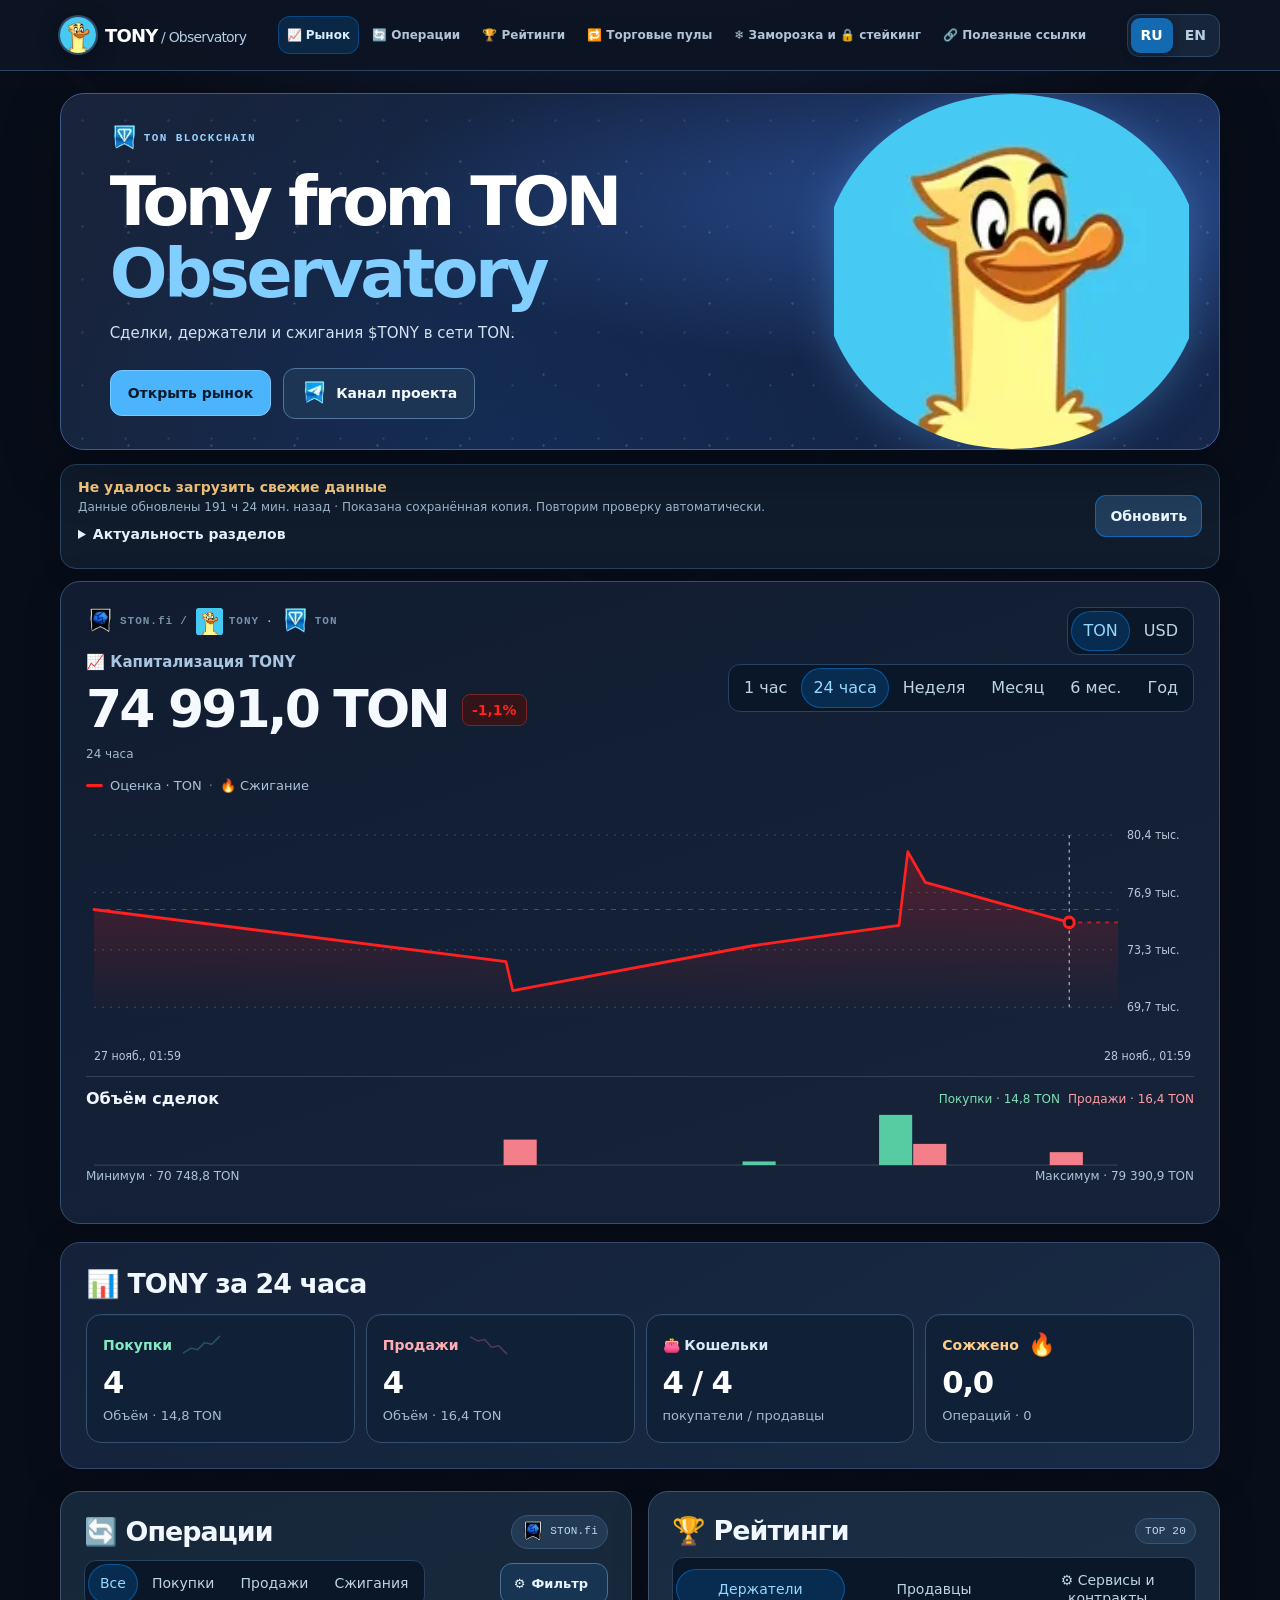
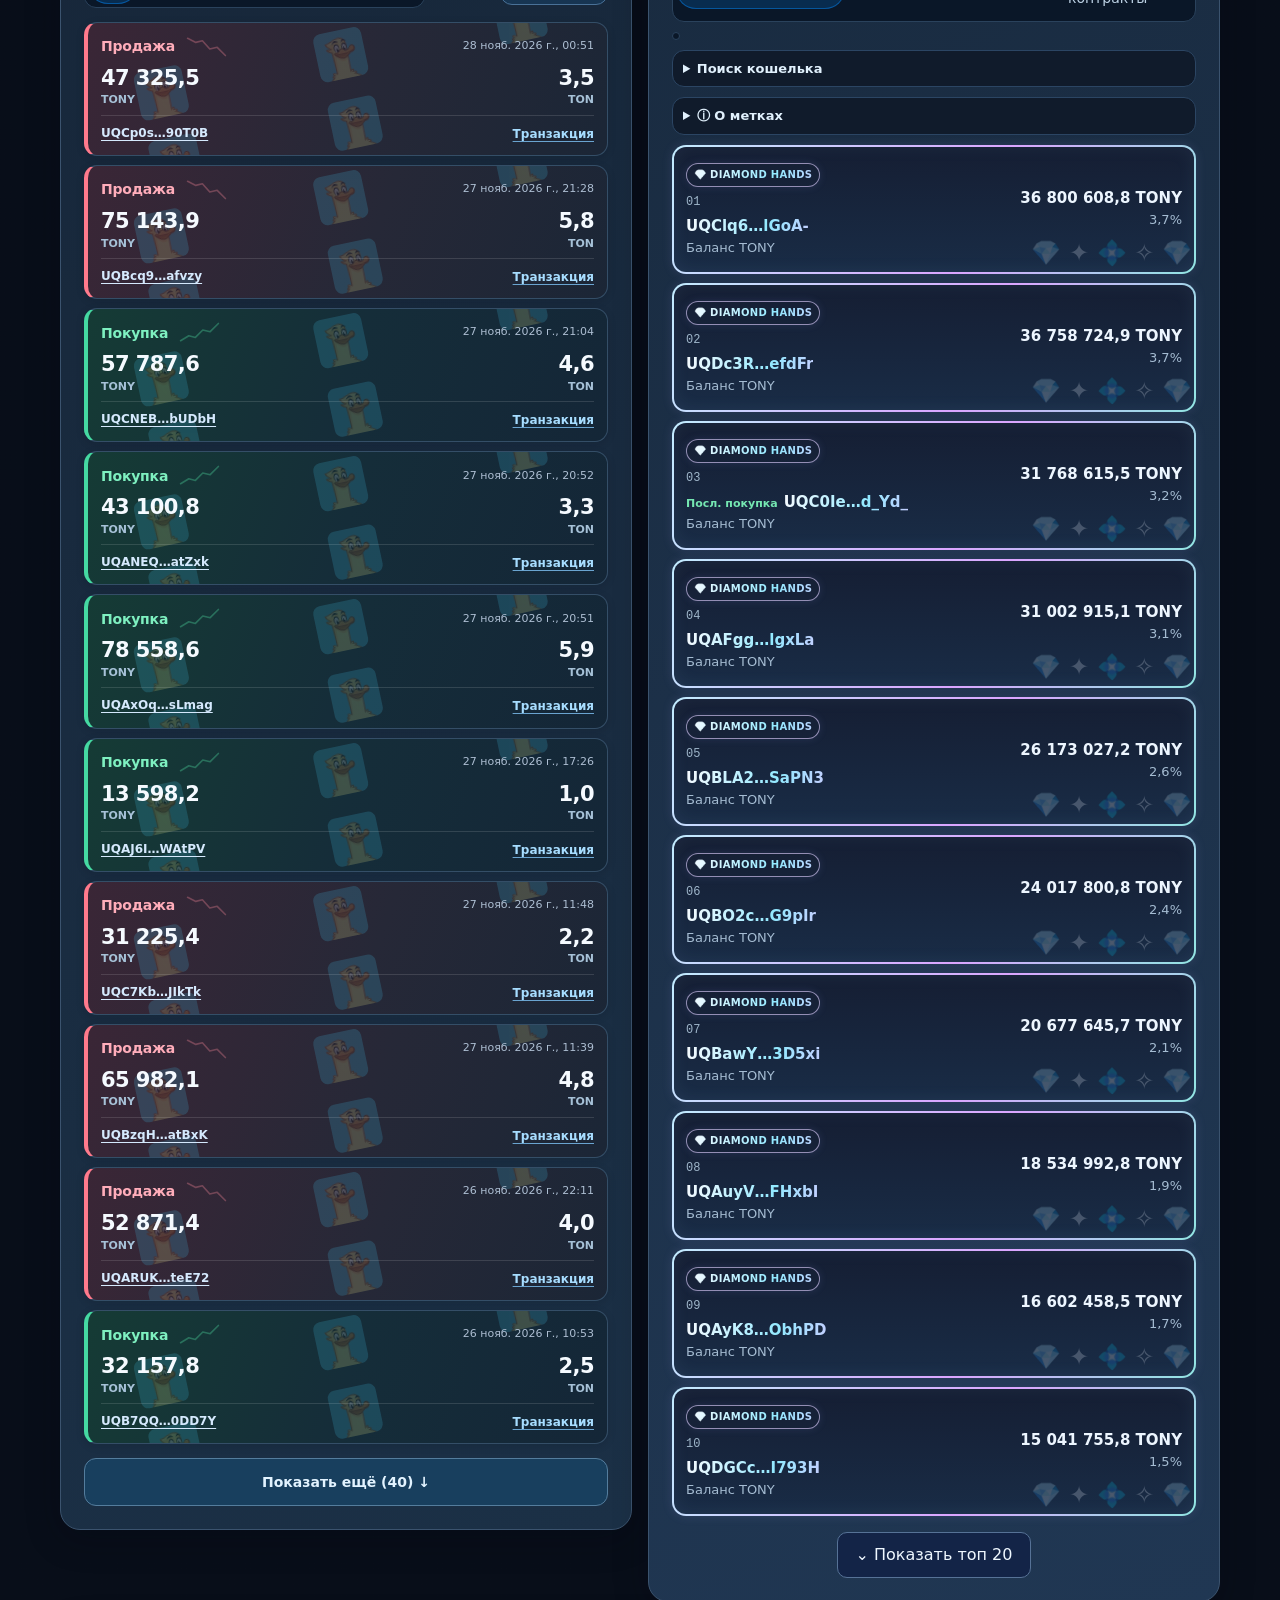
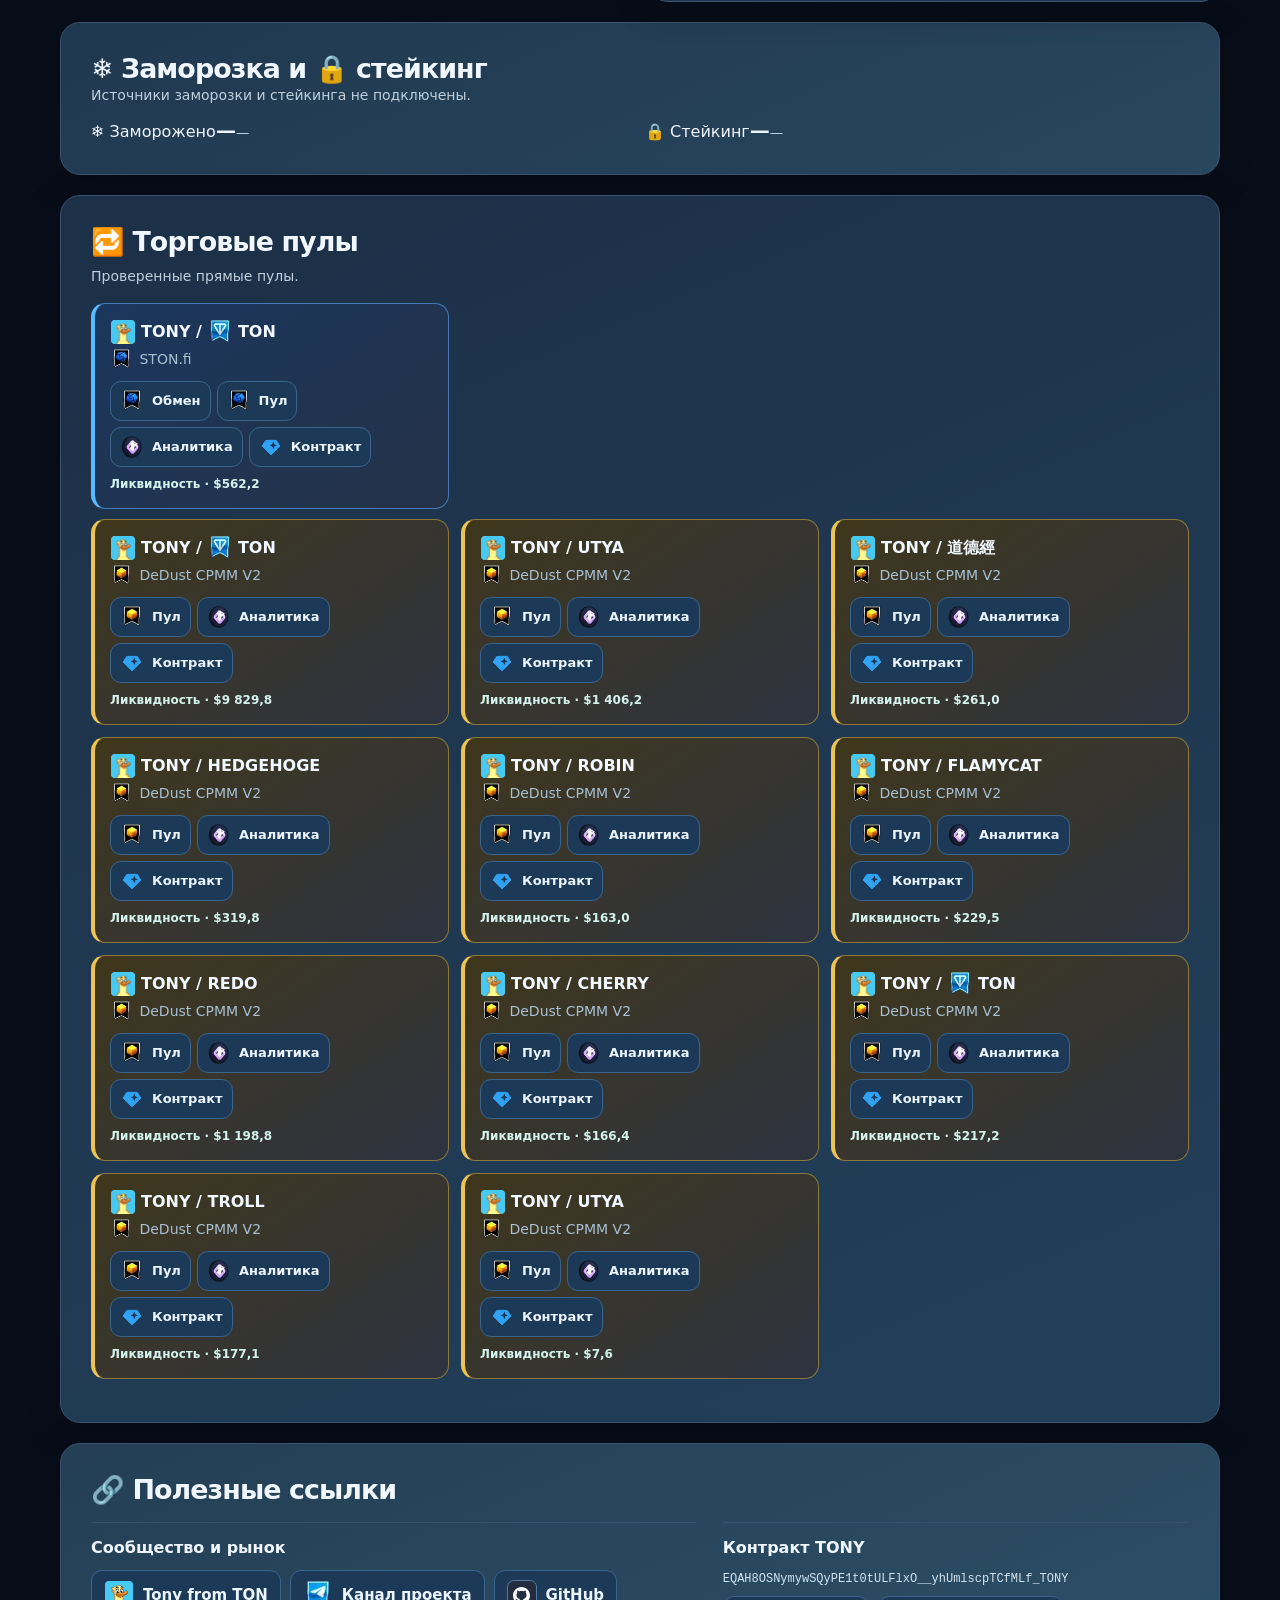
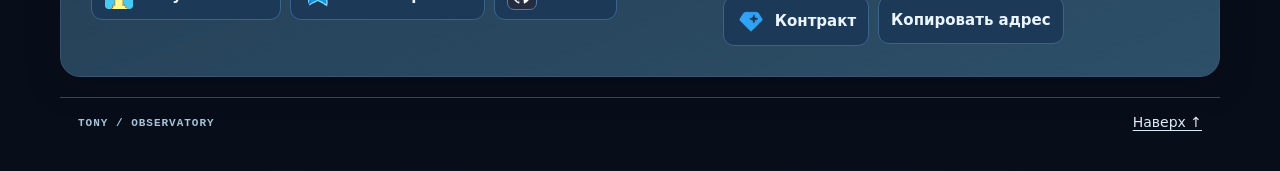
==== commit c6f22b05: "Refresh TONY snapshot" ====
--- a/index.html
+++ b/index.html
@@ -1145,7 +1145,7 @@
 <section id="links" class="panel resources"><h2 data-t="links"></h2><div class="resourcesGrid"><article><h3 data-t="projectResources"></h3><div class="resourceList"><a href="https://tonyfromton.com/" target="_blank" rel="noopener noreferrer">Tony from TON</a><a href="https://t.me/tonyfromton" target="_blank" rel="noopener noreferrer" data-t="projectChannel">Канал проекта</a><a href="https://github.com/Freebielife/TONY">GitHub</a></div></article><article><h3 data-t="contractLabel"></h3><p class="contract" id="contractAddress"></p><div class="resourceList"><a id="contract" data-t="exploreContract"></a><button id="copy"></button></div></article></div></section>
 <footer><span>TONY / OBSERVATORY</span><a href="#top" data-t="up"></a></footer></main>
 
-<script id="snapshot" type="application/json">{"schema":1,"token":"EQAH8OSNymywSQyPE1t0tULFlxO__yhUmlscpTCfMLf_TONY","updated":1795813381,"errors":["burns"],"refreshStatus":{"holders":{"attemptedAt":1795813261,"ok":true,"lastSuccess":1795813261},"burns":{"attemptedAt":1795813261,"ok":false,"error":"HTTPError","lastSuccess":1795806697},"zeroBurns":{"attemptedAt":1795813261,"ok":null},"trades":{"attemptedAt":1795813261,"ok":true,"lastSuccess":1795813261},"rates":{"attemptedAt":1795813261,"ok":null},"pools":{"attemptedAt":1795813261,"ok":null},"identity":{"attemptedAt":1795813261,"ok":true,"lastSuccess":1795813261},"badges":{"attemptedAt":1795813261,"ok":null},"domains":{"attemptedAt":1795813261,"ok":true,"lastSuccess":1795813261},"fragmentNumbers":{"attemptedAt":1795813261,"ok":true,"lastSuccess":1795813261}},"holders":{"totalSupply":"1000000000","holderCount":616,"holders":[{"wallet":"0:1d1b0eef97ffb49fb6ee242c5bd9e9fd1682c1869f815b746a2a282c7f41c1f2","name":"oones-----scammer.ton","tokenAmount":"64327099.298549729","share":6.432709929854973},{"wallet":"0:a5aba674c3e131f4dfc051a51d1e6699844bc8f407e86bdadb47c05df8e1651a","name":null,"tokenAmount":"36800608.785700039","share":3.680060878570004},{"wallet":"0:dcdd14d829a85348a076259e71c24c56fcadec9f28e2b5e53154521e5cc7de7d","name":null,"tokenAmount":"36758724.94028884","share":3.675872494028884},{"wallet":"0:b421e152a689c482dc15403181d7bb4a49fa2165ac86633bf478b64105495dfd","name":null,"tokenAmount":"31768615.479366886","share":3.1768615479366886},{"wallet":"0:05820ee5d06dc31e3ba0cb3eaed05f03b407674df74814e440db790f9a502583","name":null,"tokenAmount":"31002915.056061907","share":3.1002915056061906},{"wallet":"0:4b036aa7a509c1dcd383fff37bedbae2a6988922be1e0bd29d268dfa2a8e1268","name":null,"tokenAmount":"26173027.155598838","share":2.617302715559884},{"wallet":"0:4ed9c7956fec19757a663523495ce3b79db1a539fbdef5f348603079c84906f6","name":null,"tokenAmount":"24017800.77916086","share":2.401780077916086},{"wallet":"0:5ac1845955afe00320fb571c00dc8371dad3149471447caa5ae0440c31be770f","name":null,"tokenAmount":"20677645.737114843","share":2.0677645737114845},{"wallet":"0:2ec95201b057952ea425eb94159499670646561ca5493689f459db47101bc51f","name":null,"tokenAmount":"18534992.812874391","share":1.8534992812874391},{"wallet":"0:322bc4339635700a8759e180b4423a36bff2a053b03ca5d688e0517a61738e6e","name":null,"tokenAmount":"16602458.481051867","share":1.6602458481051867},{"wallet":"0:c609caf74c81151f609bb13750fe0410b5bd4b97e291d267b7a01602b9e548ef","name":null,"tokenAmount":"15041755.814248441","share":1.504175581424844},{"wallet":"0:fb0f17bcbac6b0daa210eef4ae2f9981671a22c4eba7f3cb834bb603598087ef","name":null,"tokenAmount":"15000000.67","share":1.500000067},{"wallet":"0:95d678c9d2f3e139ab9c6db1f77bf13c377ce66c29fd802c27d031921dfabc90","name":null,"tokenAmount":"15000000.67","share":1.500000067},{"wallet":"0:56ad74ae7d077355f5d43008b969718b91410126a74cfb6c155e0d17d53191fc","name":null,"tokenAmount":"14160790.915552251","share":1.416079091555225},{"wallet":"0:aaa9bf98338d529de6b88cb43117711d1161396e8b2a22ed275e0543b2267050","name":null,"tokenAmount":"14000000.67","share":1.400000067},{"wallet":"0:eb8f7a473e318d3c2bd258f650188a3e561f6ef01dceb8024bbe6dc1c573d565","name":null,"tokenAmount":"14000000.67","share":1.400000067},{"wallet":"0:64fe00bd89d4dc7c423f7e0f52b510b805d10c70a7d4930e57c7176e7e32d515","name":null,"tokenAmount":"13500000.67","share":1.350000067},{"wallet":"0:dedd8883e93008e2dfe96b2d2794e55389308dc7c23b11b33cb31e5a4999a3af","name":null,"tokenAmount":"13364948.41418337","share":1.336494841418337},{"wallet":"0:6bd0d0c001ba88b8c1d3485b45e379344a5fd2abf459afe64aacd999aeaeaeac","name":null,"tokenAmount":"13000000.67","share":1.300000067},{"wallet":"0:6d2bab7189e4483e01fa18ea030aa58098ce28298948faf223abc194c7ce77a7","name":null,"tokenAmount":"13000000.67","share":1.300000067},{"wallet":"0:4e3b93d02b1eafc4e9b0b537bffac9e306548aea2376005863b604e633f64e17","name":null,"tokenAmount":"12741202.965366698","share":1.2741202965366698},{"wallet":"0:dc5fd54fc3d6d6532925d2b7bf86493c26008154c05367bbc3cc349cd1425e36","name":null,"tokenAmount":"12000000.67","share":1.200000067},{"wallet":"0:29de4ddeb470f28e7936a968763707975e853c66df6cfc387abd0a96f2e821fb","name":null,"tokenAmount":"12000000","share":1.2},{"wallet":"0:1ce9aa8352873b0088d171e83f5d17c8686d7334a8952994c094ec1d6ec4c808","name":null,"tokenAmount":"11730265.126507297","share":1.1730265126507298},{"wallet":"0:7a71408e63389a81316048c774f62dd698ccef3492ea85e35214b4818267e462","name":null,"tokenAmount":"11372658.797603119","share":1.137265879760312},{"wallet":"0:8f26011a4d62ca61b908d7d88f9d1f2d7e26791383caf07210cb52da35b2a98e","name":null,"tokenAmount":"11231647.640077171","share":1.1231647640077171},{"wallet":"0:2aafa3d40797a77de5e4c0845e3251f6073f58b184602d0aee2686e08d5b7031","name":null,"tokenAmount":"10829661.097342574","share":1.0829661097342573},{"wallet":"0:a8f641e2c97deabe8bef338d20387f07fa4ef71e2b0c7d27f9c6ae4c15378fd7","name":null,"tokenAmount":"10580486.788666812","share":1.0580486788666812},{"wallet":"0:f035bd99e6e8b3d880e45265fea082de5513a455474bf4bec5880e4af8df809d","name":null,"tokenAmount":"10434664.951285208","share":1.0434664951285209},{"wallet":"0:869f2b6e56b5732d9853a7fb1f4748027cb8ec0b2e40ee2be5c36943c226a25e","name":"storytold.ton","tokenAmount":"10000000","share":1.0},{"wallet":"0:c9da3ac7d015aa2edaf9b43e2fcd22897925bb2d4d46e31feb80c437173b01c0","name":null,"tokenAmount":"9948836.56311313","share":0.994883656311313},{"wallet":"0:575a6cbea5a2b1aa7e8b96794bd142dea39aec9ea72b6b038fcf0aaf321b464e","name":null,"tokenAmount":"8934453.388899433","share":0.8934453388899433},{"wallet":"0:f8641f7205dfa2f540c462b204b6a8d9af61e13c957f2de2fe082ee965451fb1","name":null,"tokenAmount":"8829815.511628856","share":0.8829815511628856},{"wallet":"0:744551266ee6de08c1cf8fbf991a37ce1fc1069c9c6438f01b118527cb936dd4","name":null,"tokenAmount":"8664236.429474413","share":0.8664236429474413},{"wallet":"0:fc8d8a22229aefae437470075a3d74b186a1d391a452b6947a324bfa79b2a24a","name":null,"tokenAmount":"8463106.83590436","share":0.846310683590436},{"wallet":"0:72398ba2fc178af142340c0cddd14bda48eca0d038b4f97d19b0adec58c87940","name":null,"tokenAmount":"7983231.133859865","share":0.7983231133859865},{"wallet":"0:0c47b43faa05f874d90df85e8638f2c4eb1af58911b63f5d476c0e4c22941285","name":null,"tokenAmount":"7910639.32329691","share":0.791063932329691},{"wallet":"0:b449afe4f6b636db3451484d9b5600bb99127fc97872983cf8ef5acd7f67ce5c","name":null,"tokenAmount":"7875874.780043463","share":0.7875874780043463},{"wallet":"0:27559d7665263acc82e020788db6b4cc09270334d45a8c7591a0b6c15e9b4384","name":"band4band-fuckthat-m4m.ton","tokenAmount":"7712447.806062442","share":0.7712447806062442},{"wallet":"0:30493e3c14d1f6e9cc7711400073b776c3f7d1348f3d373f18c802da74e71a12","name":null,"tokenAmount":"7635155.674974676","share":0.7635155674974676},{"wallet":"0:e7ead864fcc310a366e236847b209a05e63ff9c3c470080ae492471fcd550e19","name":null,"tokenAmount":"7381078.990606981","share":0.7381078990606981},{"wallet":"0:c8dfa7ee5b459c53da8da953b27d71e60d193c3700cc1d076aa1ce3ec704b33d","name":null,"tokenAmount":"7297256.440779659","share":0.7297256440779659},{"wallet":"0:ba8aa48ea11cd7708493a5ae68f46703bb141392c58e495aca44f4d1f2f71465","name":"gramcion.ton","tokenAmount":"6730658.176831845","share":0.6730658176831845},{"wallet":"0:b1b9657e29199d21ddafc5992d38a1de07dbdb20065490b95fecaebaca96b725","name":null,"tokenAmount":"6614940.159203783","share":0.6614940159203783},{"wallet":"0:71de918eda0c1333151bb49096d1a1dd83e618a5bb5f003443550e1c66438891","name":null,"tokenAmount":"6498607.49444067","share":0.649860749444067},{"wallet":"0:d5ee196b218af752b897ac6d980c09b5d362eaaa9b47d76d905ae7377b12e02e","name":null,"tokenAmount":"6286409.481826214","share":0.6286409481826214},{"wallet":"0:7f50acee83c07996200fe07aa1020f8b3a94c5f6086a69766ab4284bfe678b42","name":null,"tokenAmount":"6271574.806909081","share":0.6271574806909082},{"wallet":"0:c36411afe042d65a5f1fa1896ffa5b22154fe616d034e80e8b147379c1c4bf8e","name":null,"tokenAmount":"5856404.848797923","share":0.5856404848797923},{"wallet":"0:106b3022909ab5d992af7fd2c446dc8f5b5d22542c1712d30e7f6978338aad07","name":null,"tokenAmount":"5825942.048376844","share":0.5825942048376844},{"wallet":"0:5edd959c6dff9f25fe0fc321a257019045f20682d8b001c0fbdaa91bcbddee6f","name":null,"tokenAmount":"5782715.966547644","share":0.5782715966547644},{"wallet":"0:3df386ded198b492ffe99aa3e3479341069e8704c537a34462395a3a3f29c8cb","name":null,"tokenAmount":"5509871.081677141","share":0.5509871081677141},{"wallet":"0:3c9cace5ad2df206f3fb34b71bae6da0d375ee1628e568c49953985707813ee1","name":null,"tokenAmount":"5254959.375618023","share":0.5254959375618024},{"wallet":"0:e8c3f129070cd5266d2bf30770adc864818881e3f831833a1c002dce1429342d","name":"fishygemboy.ton","tokenAmount":"5010503.061981065","share":0.5010503061981065},{"wallet":"0:6cb13d0509a1205c934aca09dcb4c774134c97244c0480fdcf7d051702e4dc21","name":null,"tokenAmount":"5000142.321182585","share":0.5000142321182585},{"wallet":"0:00ca294eff23572a42fb306c74921ebbe37246fe2d48e222ac9d1915717ab23d","name":null,"tokenAmount":"4932993.644862692","share":0.4932993644862692},{"wallet":"0:1ebd10f115ff55d2c37f4da4890cfd0c67703f1b3252890751827d5f8443733e","name":null,"tokenAmount":"4862913.301426116","share":0.4862913301426116},{"wallet":"0:07d8d789997617a91897e5d462ac21395fa347be4a421414babb22a2acfeb6f8","name":null,"tokenAmount":"4833105.01774114","share":0.483310501774114},{"wallet":"0:a3d2c8f84e54cdedfe59ad17eaebb94a0b7ab814b1993dfe9ace7278423d2b6b","name":null,"tokenAmount":"4701927.461615155","share":0.4701927461615155},{"wallet":"0:4403467a4a3bc13808045369251009ec253a00783fc53b7a2ef931f7da95a08c","name":null,"tokenAmount":"4619461.843813818","share":0.4619461843813818},{"wallet":"0:173dfc50c66aadf7a320a6405e5e59a112162348c0d1318b933b137f1d7c0c74","name":null,"tokenAmount":"4618776.527627633","share":0.4618776527627633},{"wallet":"0:4ada12239eba0e4edd5a0a026c6b2302823468c46807abeca49d4dc1cabc21fd","name":null,"tokenAmount":"4448770","share":0.444877},{"wallet":"0:7ba1f67f342d2daaef471a59e0022fd366b7776a37dddc7169e86cf6254822c3","name":null,"tokenAmount":"4368212.623959212","share":0.4368212623959212},{"wallet":"0:031053133270be82ee6fd94d1963c0186868403a4f537040a0d533aab805b7af","name":null,"tokenAmount":"4230460.099769236","share":0.4230460099769236},{"wallet":"0:84ab56c4fcfab2d53536b747c8e7be1bc7477e06590fea080989dd35b7e6ded6","name":null,"tokenAmount":"4077100.96768353","share":0.407710096768353},{"wallet":"0:b6718a7f5592f46d6b4f668741b9cdc3d043d6b5b049899ebebaf36a2896234c","name":null,"tokenAmount":"4062990.433936102","share":0.4062990433936102},{"wallet":"0:100a8a4869d630406d374eb8e40da76f15816f8020c6ab0acb6450814c31ccab","name":null,"tokenAmount":"4061542.876902173","share":0.4061542876902173},{"wallet":"0:b88c895bd6f6a7b8ef46b4723d7e2e381385943377ba463f3afb5abd3948083b","name":null,"tokenAmount":"4050551.949649368","share":0.4050551949649368},{"wallet":"0:ae5d00b4ea780958b9cd028614f698f8ac4dd4374ea36e93e558d10deafa7f42","name":null,"tokenAmount":"4000000.052356637","share":0.4000000052356637},{"wallet":"0:0141248681fed2bd388fdec9e8e89dcc06f54a4d6df061e7e678371406d28656","name":null,"tokenAmount":"3983892.713461675","share":0.3983892713461675},{"wallet":"0:818213754974a450a06b9e90054d0e0cfda0fe0eb196e48dd7bb0967a220d4e2","name":"dmtfoundation.ton","tokenAmount":"3883990.473538493","share":0.3883990473538493},{"wallet":"0:50c72b7f881cd7b52532fcfecac8fbe48964ef5df609c3391cd1f3731b191256","name":null,"tokenAmount":"3880829.445269315","share":0.3880829445269315},{"wallet":"0:e114584988ccb658ed4eb2cdc1f0fcb45895928f330422f2b4df123d89261302","name":null,"tokenAmount":"3872745.451222133","share":0.3872745451222133},{"wallet":"0:74774f60c162eab55ad543e90128df01c5f0eef35ec7a22535b96333767675f4","name":null,"tokenAmount":"3768115.2848961","share":0.37681152848961},{"wallet":"0:f0bf45d30a7b2dc0b7898fe4f78f61ce501962e23089ef56a5ca6b31f39a0b91","name":"zzphoenix.ton","tokenAmount":"3643163.309556304","share":0.3643163309556304},{"wallet":"0:aa2b814d2f2414fad2bde5db5ca9bc5b4a7a5c2d141e5baf485765dea7ae7bff","name":null,"tokenAmount":"3600000.161913934","share":0.3600000161913934},{"wallet":"0:25d35367f57a4bb7b561bcb5832d5d2ae3257f7824f177ffb662a99a503d1de2","name":null,"tokenAmount":"3598453.703882034","share":0.3598453703882034},{"wallet":"0:aa87c3b5e13b0302d658a3fa67c632444a21a342413569f32fde9e0750652cd0","name":null,"tokenAmount":"3549500.049632175","share":0.3549500049632175},{"wallet":"0:7af68ae83de175b8ebd055dfef3e69cbe119fa9dd184f36e51bc132a7a34d8c1","name":null,"tokenAmount":"3380730.951839917","share":0.3380730951839917},{"wallet":"0:b38b2dd05dd1371d7c21518900ba648fc1795b4e795de0417832f92249bdebf4","name":"pulseorange.ton","tokenAmount":"3333333.000209957","share":0.3333333000209957},{"wallet":"0:1c71741d69a9ab3b0fca520b62bc9c64e9ec1edfe021a0330278cd150edea92e","name":null,"tokenAmount":"3326541.757542325","share":0.3326541757542325},{"wallet":"0:e617fc6aaa98c1dbfbaca7c8057c1dc092d837d2172c63f0277e01a11ee84a74","name":null,"tokenAmount":"3315539.442488217","share":0.3315539442488217},{"wallet":"0:159bb7c8ff36c289c55558cd289299a795d438027198012c69a8d9802f56e831","name":null,"tokenAmount":"3219999","share":0.3219999},{"wallet":"0:98040fe9a89ef1fe7c327ffeeb883884457f4adde0d799a688a2b1d76681bdef","name":null,"tokenAmount":"3126789.279817865","share":0.3126789279817865},{"wallet":"0:c8fbb71fcff023fc7d35b7a38cea42ec144fd7aaf997666a60027231f09d3b25","name":null,"tokenAmount":"3000000","share":0.3},{"wallet":"0:c3ac016db155da252979d973ae34e14f11dad29a3ef5dde4a8e4e7555bdd0ab4","name":null,"tokenAmount":"2883751.155284929","share":0.2883751155284929},{"wallet":"0:fdc0288dd57a10f13b9eda0d17865ff485bc2a30e935e010755252112cbf8b81","name":null,"tokenAmount":"2687430.526825218","share":0.2687430526825218},{"wallet":"0:313aae4aaba8d13327d55db4a695a841ec20679e3dd043ee40b4523a497bec2e","name":null,"tokenAmount":"2622024.340111287","share":0.2622024340111287},{"wallet":"0:fe507ebc04b9ae70fa1c149d01dc62622b6b90e20b8e0891fb117e8c76718af4","name":null,"tokenAmount":"2570031.978848901","share":0.2570031978848901},{"wallet":"0:628f078e8476592df4a6eb425d481856243e0bfdc402a2ebd972b5314db548f9","name":null,"tokenAmount":"2397630.541428834","share":0.2397630541428834},{"wallet":"0:68ed5ddbfced5dd7cb4e4f0bf42538b096ee667535f7650bfda8720921e47e95","name":null,"tokenAmount":"2334554.997294955","share":0.2334554997294955},{"wallet":"0:acd044f0747c5c9455ab9265417ba518514fc66a5050cb37a4c4cb8e1c998088","name":null,"tokenAmount":"2306269.299821109","share":0.2306269299821109},{"wallet":"0:4b240c6ef827238afe7757d84cce1075d16f03edbd6cd1b623cfdbeb232f261c","name":null,"tokenAmount":"2270929.209980472","share":0.2270929209980472},{"wallet":"0:342067ac7062d2d3a2595e44510b4bbc42a69274837d7077dade9d3f90573f2c","name":null,"tokenAmount":"2160538.24842749","share":0.216053824842749},{"wallet":"0:118d132d1ac40ef539c9003faa76385b37bc8ad1cb39c129c86f9cf5ea0142a1","name":null,"tokenAmount":"2093060.994165167","share":0.2093060994165167},{"wallet":"0:73a872e161abf6c098322a5ca2d56526de4ef73f1ae00b01cc3d7c69b4d51ab4","name":null,"tokenAmount":"2070111.938247491","share":0.2070111938247491},{"wallet":"0:ea2465616eb196cc048e7d3e7fe1f439caa7ee2b121af5eb88666dce92da2868","name":null,"tokenAmount":"2005713.514619045","share":0.2005713514619045},{"wallet":"0:d4d9e5ddd99c9238e54b7a52f64047c8b97d9d38773819afe99d3124f9f0e28c","name":null,"tokenAmount":"2003612.342254137","share":0.2003612342254137},{"wallet":"0:f0f4363a6a83e9810608fd5c6fbbea1cdca5145a3b883201a67be52eb6bcc0eb","name":null,"tokenAmount":"2000000.240454034","share":0.2000000240454034},{"wallet":"0:11caad59a64fe028f90f1f00b3c63900c87eeb4d2b0dc6112d7be5b72b7c5e4f","name":null,"tokenAmount":"2000000","share":0.2},{"wallet":"0:406aaee21b52841a1f6b80ac8f7029faeb0dc45a68d92ba364064d42de83ac79","name":null,"tokenAmount":"1936627.103616192","share":0.1936627103616192}],"asOf":1795813261},"engineVersion":"1.3.0","methodology":{"valuation":"last observed swap in primary_pool times CURRENT total supply; not circulating market cap","primary_pool":"EQBZ3oXWgJWHe6HsHO7_KkeoeIqGqwEE3D5uHEK_kBL03poj","sellers":"sum of successful supported native TON swap sales; service roles excluded","holders":"balances excluding known services and identified contracts; unclassified accounts may remain until verified","burns":"accepted burn notifications and zero-address transfers shown as distinct evidence","usd":"historical TON/USD rate from CoinGecko","history":"incremental confirmed swaps; missing intervals remain partial"},"serviceRegistry":{"asOf":1795771705,"source":"https://github.com/tonkeeper/ton-assets/blob/main/accounts.json","sha256":"4286bd47e11399901a7d713c9e98a5dba17300d76fe272f4f5d46110a84f4e2e","entries":{"0:ad8afecfacc248996885d8be6824280f9f3a7e54c2f6080b7971b9f556c280c4":"Crypto Bot","0:dddcd3cdad60af4c0d69389f567ad51d0c263fa4968d655ab424c69aadaf9322":"Wallet Bot 1","0:436a76c2794a88e3fbfec6b9c0374fc8db046f10868b835420d9937973a665d4":"Wallet Bot 2","0:6e814e6450e8c578067bb656298fb4d01397dd15018d7f34dc369eaba4c2111c":"Wallet Bot 3","0:5f00decb7da51881764dc3959cec60609045f6ca1b89e646bde49d492705d77f":"OKX 1","0:f15db2c62cd86aff0860d39c491fc73a31395fafeb5945e644498562260c782e":"OKX 2","0:e7e86da08742ed933434ffeb8f08a63c7e100ee842e25f599a9cbf0891574a6c":"OKX 3","0:0338def34b84c6ee9134a04ab1601450be446340a37ae259de57cb37bdb590cd":"OKX 4","0:a30a49ec725e9f57244b66af4c2da7ab76004b4fce80d3a34b1cd0c37762abce":"OKX 5","0:24da1e7b8da901e5b3dd0f98c397feb6e5a5ea483195a8b6bd0682cf2c5327ae":"OKX 6","0:7f2e84c723d8b6b6b1aacf810c8c26ab23c22022b464b87104b2d3065b0ea70b":"OKX 7","0:854ec4521efd52ad43bcf1988e4c44ebdf9a26ad18fa51abfdb685fc3b348a5c":"OKX 8","0:f9bdc0de461c1a2e002fada9550bbb095c8f9f73668d70c517a9cc7e050f8e5a":"OKX 9","0:9b9b739de2527ae72d21083f5198d710c7288453b4733e57ecadb2e189ac829c":"OKX 10","0:b31535e934db05bbc220267467903c8108bdabcbc2a06588838b726ddf589ef0":"FTX","0:57eb74407604a19f7e04005315ef70aeb7b675e6551977586756f6baf12125ee":"MEXC 1","0:1c7bd690f4f93de8b93db5790129dab65926c6e1fc9b57380089db5529516630":"MEXC 2","0:d887d0e2d1c4fc4126e71c970d33ab1896940000eae703bb1ab6cecc830777e3":"MEXC 3","0:7994848c1fcbcbc57a6a5a987b66eb424b8b54e10759b6b514a66b600c2b0eef":"EXMO","0:8d195793baad9a08c46dc353aebe999341dabd07721b9725f19e18abc3d10d92":"EXMO Cold Storage 1","0:26ab8ae763a3a7c3067d882b7b01cd5d37254cb8768f57b6a47c00028effc7b8":"EXMO Cold Storage 2","0:0130c77346e9ed82df677d107ad6a775c11f9c18f6a05c0dd17906b355850dad":"EXMO Deposit","0:342a359e38357c083968129fddddf049ef5c47315bfbef27505a356bf9f02d65":"CoinEx","0:555f3053e257130374bb831ae0e219e5e5f9ec0ca8f8a0d133369d3d690c64c2":"Huobi Deposit","0:85af78e8d035e920117cda654615cdf371d464480b629e110d3c5310d85ab362":"Huobi","0:80d4123841167ca989ac912443cc99a4b9c1a87584536427ff6fd85c92395ae9":"Kucoin 1","0:b37e57033db21d10b950e6143b658c10c3bf425bd193025960aef7f22dbcf4fc":"Kucoin 2","0:07ce60b7e5f255a88c3707f3fbc79e2cf924ed6b4b7d09c6324f0ba2338a48fa":"Kucoin 3","0:a14b1f452385b2bb984ad2c4441e1d23cae071fdfc096dfba53ebba3b6ff1d10":"lbank.info","0:75726a716f747e60b0371cb0d5d35471e8e1e931003fecc3a0961a8bd82c09c7":"xRocket Bot Cold Storage (Old)","0:c1dc654b598ab84cda4f12372efed8907cedf0901865a58649087373e01b1c24":"xRocket Bot (Old)","0:45614fee399c43d77bb597558791831bc0ee31754cbb2b5b1fbf5a3488ed9940":"xRocket Bot Cold Storage","0:011a8f0a0b36b779af033473274966666d1cd6fb4e77df679375fbd6f970d012":"xRocket Bot","0:c3f1da8ecda8f8cd42bace224ea3f1b6971eaa7f54c492d4d190527b4f573f7c":"Bybit 1","0:4a1f3ebcc66bdcefa90245bdf541a50ada1c688a487534b1587abffd93038834":"Bybit 2","0:cd525c15904d7b4027eae08b318624260f371ce8c9f4fcca0cdb7b583854107c":"Bybit 3","0:ae62a192da96e266161a702cc9f6de91c0c3441f17ceba51bc442dfb2031a30a":"Bybit 4","0:e3ce05c4da977132c24a3b102da8b5fbf2ea9173337b49de346e4a4b057f7579":"Bybit 5","0:e33ef85d174eb457c072d1ee10215b69ab9b64192f7421302ab1c8e26b7ad4bd":"Bybit 6","0:7f97f36dda3f7dedc9e12f8c09c4f89e7fbc17527ab3f67de4c3b155297a56e4":"Bybit 7","0:7d133d4e425c8e00de015513a44e66e6d163b21e71720aec7579965e5de28c55":"Bybit 8","0:f2dc1860686cd658987e2bed8216532d8c004460dadea907cc7d4ad7236c496b":"Bybit 9","0:4a1c20bc9a6f9294f75f1c87a7f383a8b73a483a2e6dcb3630ddbe78b3ccad00":"Bybit 10","0:008bb088e81e38d583826901093567027cc1575ec744ac354fa4eeec302d166d":"bit.com","0:1882478daef1b7ed200cbbdc201bd4ed0b24c2e5f1a4c7c15aeb7e3b1a759193":"Coinone Deposit","0:a4d2072b1edc1355fc7fbee0095beec7889a2d3cfaa9edcf2ce9e128631abbd6":"Coinone Withdrawal","0:f3f4ed0913ab555d023745058f1a6c55a49d4876593cb9bdab1f780a99b185bc":"Paribu","0:f9873509de5a2f97f7b2805f5f7aafab447f43c91e751cc8efabc6d2ea09d78a":"BingX","0:b496b8f73b469ff06a2d89e62c4d70a103fc228c821537b49dff092060bc281f":"Gate.io","0:60ff0b28e2b3839bef250a81be9f2e78a6265b980ec5d24df4e44bbff2c3fb25":"TIDEX","0:23eef28b6da5a368d6c0b8028fd5ed47c26758676bc9db1b5653caaadc969f91":"CWallet","0:00ffafa9fb3d4f837824436d19953c792be6632af73a9b82c4dc69ca07195087":"Matrixport","0:b58c73481f25a280f9705ab3424be850614d823256263ecfa049fa9fb917720d":"QMall","0:00b402b789e5626e1c61b50c5dbe2024426e92f16c0c2fb735396df96046b5fa":"BIT","0:2c54797319837b4c6d014fc991c1a8d4294dfd4d6cec4937e370f1f27db0423f":"Bitforex","0:6a5a76a1538cf9596590ec3708470649c342624bf92e63a6a7a15254ededa904":"Bitfinex","0:59b065c5d66261a5317660e96eee476aa6a11b749bdcbe8c0d1f3dbf24200d1c":"OMPFinex","0:3cd5ad54b190a71caab984b0f210e3742c7f2147b7e9073377d7c6b470017362":"Bitrue","0:6c53cd87cc0d33486db42c1c7fc03dfaeb2f7b815afc368ab1aee567edda3f72":"Coinspot","0:9a582c23266b8ea47eb71118a3c040d42b230b2266fecffe2d3cd390c0922c35":"BigOne","0:dd528505af15c6e5206bdd8f6c9a3b541f80ca98ae8a5066ab3ff8de1ff5e678":"Farhad Exchange","0:2b6f3cda567c385f0645486f3c665a451f56b2969d1be57d86eb77c6077a81d1":"BitTime","0:cdf7f0d7c09036f064272e3c429ed570be49ef29eb3a735b64bbc17915073732":"Bitget","0:e9c0a24ffaa6aa4f228890e71ae9550bfc53a6c57e643bc31c240e18727ac1ce":"Bitget2","0:336502faf83ef5b532d315ba71450b661c90e83fce64d8bc1fd2bf642f3555d9":"Bitget3","0:b308c7f9b4f596f6250175885972549871b05c70ed3619fd5a939401eea972e4":"Bitget4","0:e2d1df206b372db1f3b890e60d185b67aa0c9f1b6b6ff60a05091c8c01b40ac4":"Bitget5","0:7a0dc94da9f48b968dfb87be38d4fab7286288db7a04d3081feee177376d9089":"Bitget6","0:8785ef5ebb0fd24c6911d10f43c00961e9748fa54297a1ac517e3c5fe76bb0be":"Bitget7","0:213b6804c2082135a4a803da8e3b30cfed51aee9af2ad2100334b7f4711d3bcc":"Bitget8","0:573dfe99490a041703e977e4724135c5b8bea0bea67839612247451ca9d5c4cb":"Bitget9","0:de2519a527de7e1d4c1028bdb74e022b28a6e370e4fec3fc27d8d971308f99bb":"Bitget10","0:06476e580e250d0abec5c365a711833483c581d57b908be37d56bdb0e338c312":"Bitget11","0:c9959a997e1d4e4383d8db37b86d2101ce78dcf1f1b3904d9888fe572ef0efd4":"Bitget12","0:c07e51e5b694937758f45f4003071c84f4c4a68bdb168a22c3d6c8b89cd6186f":"Bitget13","0:1797a5c4c50a2b312ce9927ff6f12efd3b0b58ff311445118c2d2e64312b5d79":"Bitget14","0:6083005b354ab1c4785aa8ce8293ee5c9c182e9248f27e9c9074f35c16342083":"Bitget15","0:f99b14600ae44d2f12b178e8c6eabd78892ae82c5e45b6898f9deb7eb203f9c4":"Binance","0:8e91b50381c36dd42accdb51f5cb5d96848568b4924f8079b1a5ae7e10f43eda":"Binance Hot Wallet","0:ca1d9edeef40b3a9dbd9082f3767859547c3ce0bf641d09d58e33a3cf06fb309":"Binance Hot Wallet","0:a2faca7adfebd5c5970108d1f79065cef32b0c143fb13489066b684cdd7ee95c":"BitMart","0:5d5a830e48214791f4ab5352900c624d3bff3c5efd630196b180158eb789990f":"Nobitex","0:cad898b200a0934ee416c2039bbf3f5d7f1a323172875b3c19d378a6f540f7b1":"Nobitex","0:4532d5bcdfb05d3275cbf255bc91c3635cd48d63b719441581c5542a4750fdf5":"Nobitex","0:a32d52ced80a23fe4fe90ba94593ef686de03f9fbdaa069e642826a95234b982":"Nobitex","0:fac8ffcb6f89572a1232d59e91c65909ae408663fd2ceaecd35f35b5e9d670f4":"Bitpin1","0:c14ce5d772539be26fde315a505a1e0514104e76eef776f0b845e57df0557ddb":"Bitpin2","0:dd36441bf4aa8a6a6ecfd763efde1eb82dd86bdcfb1456b45ff4b73f87657184":"Bitpin3","0:402f5d4f4f8bea7b0bd511b9d3771834c1a22bbbbc8a326035eb07aa24f5c9f9":"Crypto.com","0:ca6e8f2a3dfc875b8673d8677f3818c4b8c02d1aa481a86a0c61bd09f8269f1d":"Foxbit","0:60def37fb0e6f41b18a73c2496d96b25442344864ca0ed97189a6f37e2439c56":"Richamster","0:97ad93444915089e812238ff10abe9066d0b03ea3dba2a8630fb9c9f88aa455c":"Wallet in Telegram","0:1f5806c73d03bbc96eb7eebf16067f1f2e8e270cfa16d57001aa9eaf7456f008":"Wallet in Telegram","0:1b44ec553616b0e4551037038834bdf0bdaa1f0440e10f3331d9841585612a68":"Wallet in Telegram","0:cf06c94efdae26faaa1d85092fc4daee78eba09e69c36dac051c1d8ffde35f40":"Wallet in Telegram","0:91887059ba56a03790b0696d7a402ac0691dff62fcd398e813f97d3b2736fa58":"Wallet in Telegram","0:6db0f022632b6269f0d4dbf8ea60a8448bbc2bcfc6812e31af8cc6405c268af7":"Wallet in Telegram","0:dd6ff02c59634745529b99a8d5beeea9f6c38a9188e6a7e96a424e3820c8ac0a":"Wallet in Telegram","0:023895aef955024920a291c6f3715e291df1b3dd254eafa8b09e21a2d58d5897":"Wallet in Telegram","0:f5066318091a8cfb530ec732104ce38f7783d92a6679ffcc0ce0960b0e94c7d0":"Wallet in Telegram","0:0c5684355f5410a923fb7dd59314905dc7ff157b28c9130671c7a4f17007e898":"Wallet in Telegram","0:23fe558cdf44249381aef36472e64a5072a24ba97fb61b2f5791da6013aec92d":"Wallet in Telegram","0:b7be71ac1b40e436db36721d9c20e82d44e78fc1e86a8ad15e00b1cc16831dcf":"Wallet in Telegram","0:55b7223f04dd1f2e1b3f28e4ad628fe6cab60004f280fb0a58cd27fc590b2eac":"Wallet in Telegram","0:659dbf460831a72795c4a9a9872fb4a3e7fd302783068dae53e8f2a5c150084a":"Flipster Deposit","0:d0a6eb95408e95ce97b0ca597fc523ff4809523635e8f519e00fdcbdf42f0c54":"Flipster Withdrawal","0:ec85cfc7fd1009362e421b5a0141f510d6540107ab73e7829fda1ef9e97a75e3":"CryptoBot","0:817438e5b0e6eb113ab74d73fc95f7ec19247dbe6ee27a42c3d0164d614c3ca1":"Ourbit","0:66a1e72196d64d6faf48fa4b2ea861f67b0484d2d14a59caf701d8c286ce44e5":"OKX 11","0:419712bc541c4489d6f1c38a105722d293b8847fd54f2717ad69142911b8be5c":"Bitfinex 2","0:6c25b5f2fe5ef1a6a1978f611f61a50883fd50a0822b19176445fca931823263":"OKX 12","0:14de4b02647941779108b7b99be85596260ccde813351000055d744dd8aba04c":"CoinEx"}},"identity":{"byWallet":{"0:1d1b0eef97ffb49fb6ee242c5bd9e9fd1682c1869f815b746a2a282c7f41c1f2":{"checked":1795550719,"domain":"oones-----scammer.ton","linkedDigits":[],"role":"unclassified_contract","activated":null,"serviceCategory":"contract","roleSource":"https://tonapi.io/v2/accounts/0:1d1b0eef97ffb49fb6ee242c5bd9e9fd1682c1869f815b746a2a282c7f41c1f2"},"0:a5aba674c3e131f4dfc051a51d1e6699844bc8f407e86bdadb47c05df8e1651a":{"checked":1795550719,"domain":null,"linkedDigits":[],"role":null,"activated":1756423991},"0:dcdd14d829a85348a076259e71c24c56fcadec9f28e2b5e53154521e5cc7de7d":{"checked":1795550719,"domain":null,"linkedDigits":[],"role":null,"activated":1795058727},"0:b421e152a689c482dc15403181d7bb4a49fa2165ac86633bf478b64105495dfd":{"checked":1795550719,"domain":null,"linkedDigits":[],"role":null,"activated":1786869997},"0:05820ee5d06dc31e3ba0cb3eaed05f03b407674df74814e440db790f9a502583":{"checked":1795550719,"domain":null,"linkedDigits":[],"role":null,"activated":1756425008},"0:52134773a9803f5ba133f01592876a55763d347fc44e04b93f694dbd8968ac05":{},"0:94a047719daa26475e77afa2b97c394f5ed73716d3197ef5aac4393921d24841":{},"0:74f1629e6d1980d1a9440fc91100809e4074dbe367c8868743bdc9b4d93de4eb":{},"0:8d101240f408aabf476d294ffb7732c20d8bf5c8b4f3a345961078b388171b50":{},"0:9adf29d2c0e523f2f3137aaa817a92276486fae105a530e4f9683acc97746560":{},"0:950aeaf422527bb77a882bd76f84f48bee056a520e1f14d58837b75a6e504af9":{},"0:0c260ddbe67fb441f93abdfcea5b89b314dab0d8b249f5bba9df9df6b5537a0f":{},"0:0d110e78adb1800f6455741051c531bbe1ee4620e5381de44a5dbc9bc54f9ab5":{},"0:933c664d63fb305cd980ba2ab530a3e901ebaaeb3fa7d5ec3d68cdf4fbefbe1a":{},"0:19422f6dd23f1e89b8b4192703467a0943da27ccc2ac74ae9745c7c19edc0c5a":{},"0:e7ead864fcc310a366e236847b209a05e63ff9c3c470080ae492471fcd550e19":{},"0:284a4d1b7f9b0e58e143682b424a370d53410b30b297f17bf1c2243608a24454":{},"0:aced536b1cb421908bef1b63d7dda38d177c498b67ddd917a901b1ad92858ff6":{},"0:8c5800c8f93c48c24db887d6a6f63e7b74fdd86644615e473c6da74dcf0b5280":{},"0:333c49d3e19fd118682abda87a50adc55f912eda05f2a9dfac3ce0ae8a032026":{},"0:e560f9d2ee7dc22c48c14424f2f57cae8d0655e4a427056ccb8d00ceaa1e1dbc":{},"0:b214f4b5a7093fbb41a9c4b418b1d5847f0db60e8d8fd88219aaf8aaadfb7aab":{},"0:1150a755fa21c54a29fffc7316ae4bc9f1434e1d99467c0579ed50d39a3cad78":{},"0:62196293e4490aebdea240757def808d606835d342745ad3f3ed13b2bf6b99f3":{},"0:4da33c5c3cd1ef225708f18dedd6bbed42177d6bb7f505b000c6fce89d4636d3":{},"0:bfda58c31ae3753097580347b5fbcaaae87db938769e0bf6bac4f3bbc39acab5":{},"0:28d55d94e8b90f55628d5736d4eafe74f1799d40f083f28ed3d3d8a4ef54400e":{},"0:4626c1cb3b2bd604d481f46bf88a340714f8026ec52df4c93a9298d34b34fd39":{},"0:d8bee07ed2c6baebbef2c6cf65f7dfe7067d891fd02761626aeba9745475c78b":{},"0:7926c9cd065099ab6aa5a2c32a4c11ca31f80fe775438d752eba5cc5ef665ae3":{},"0:02bb39820813b36217510d591a5929359da21adc5060a8d64c97901cb794fee0":{},"0:c3e85411d892d082cd1aaf0707a064eee0e183fe1c8b217a6be0f8dab056d13a":{},"0:518a6fe62a1a42f8440fd679ea00eeb0ecb362eb486602fdd1449c5c5b458dba":{},"0:3d4ad7514f73571497443fd509fadb9e67440de357fb969367a5b2d53c722f95":{},"0:935f6df059332196501114316f5f0909ed5e2b1dbf1994d5346b25c3c141de1f":{},"0:00ca294eff23572a42fb306c74921ebbe37246fe2d48e222ac9d1915717ab23d":{},"0:74774f60c162eab55ad543e90128df01c5f0eef35ec7a22535b96333767675f4":{},"0:95a181526507381f55f13836f0e60742bbf243c56cc58db9e5b34086954d1570":{},"0:bb29babdc7b9f5dda10272308db8d4e3d7d37a15bbf4adc8a0d04eebd7ba0922":{},"0:4b036aa7a509c1dcd383fff37bedbae2a6988922be1e0bd29d268dfa2a8e1268":{"checked":1795550719,"domain":null,"linkedDigits":[],"role":null,"activated":1778437271},"0:4ed9c7956fec19757a663523495ce3b79db1a539fbdef5f348603079c84906f6":{"checked":1795771705,"domain":null,"linkedDigits":[],"role":null,"activated":1752206625},"0:5ac1845955afe00320fb571c00dc8371dad3149471447caa5ae0440c31be770f":{"checked":1795771705,"domain":null,"linkedDigits":[],"role":null,"activated":1710005902},"0:2ec95201b057952ea425eb94159499670646561ca5493689f459db47101bc51f":{"checked":1795771705,"domain":null,"linkedDigits":[],"role":null,"activated":1736694597},"0:322bc4339635700a8759e180b4423a36bff2a053b03ca5d688e0517a61738e6e":{"checked":1795771705,"domain":null,"linkedDigits":[],"role":null,"activated":null},"0:c609caf74c81151f609bb13750fe0410b5bd4b97e291d267b7a01602b9e548ef":{"checked":1795771705,"domain":null,"linkedDigits":[],"role":null,"activated":null},"0:fb0f17bcbac6b0daa210eef4ae2f9981671a22c4eba7f3cb834bb603598087ef":{"checked":1795771705,"domain":null,"linkedDigits":[],"role":null,"activated":null},"0:95d678c9d2f3e139ab9c6db1f77bf13c377ce66c29fd802c27d031921dfabc90":{"checked":1795806697,"domain":null,"linkedDigits":[],"role":null,"activated":1783948084},"0:56ad74ae7d077355f5d43008b969718b91410126a74cfb6c155e0d17d53191fc":{"checked":1795806697,"domain":null,"linkedDigits":[],"role":null,"activated":1726516890},"0:aaa9bf98338d529de6b88cb43117711d1161396e8b2a22ed275e0543b2267050":{"checked":1795806697,"domain":null,"linkedDigits":[],"role":null,"activated":null},"0:eb8f7a473e318d3c2bd258f650188a3e561f6ef01dceb8024bbe6dc1c573d565":{"checked":1795806697,"domain":null,"linkedDigits":[],"role":null,"activated":1783948142},"0:64fe00bd89d4dc7c423f7e0f52b510b805d10c70a7d4930e57c7176e7e32d515":{"checked":1795806697,"domain":null,"linkedDigits":[],"role":null,"activated":1781741261},"0:dedd8883e93008e2dfe96b2d2794e55389308dc7c23b11b33cb31e5a4999a3af":{"checked":1795806697,"domain":null,"linkedDigits":[],"role":null,"activated":1767534091},"0:6bd0d0c001ba88b8c1d3485b45e379344a5fd2abf459afe64aacd999aeaeaeac":{"checked":1795813261,"domain":null,"linkedDigits":[],"role":null,"activated":null},"0:6d2bab7189e4483e01fa18ea030aa58098ce28298948faf223abc194c7ce77a7":{"checked":1795813261,"domain":null,"linkedDigits":[],"role":null,"activated":1783948213},"0:4e3b93d02b1eafc4e9b0b537bffac9e306548aea2376005863b604e633f64e17":{"checked":1795813261,"domain":null,"linkedDigits":[],"role":null,"activated":1779312050},"0:dc5fd54fc3d6d6532925d2b7bf86493c26008154c05367bbc3cc349cd1425e36":{"checked":1795813261,"domain":null,"linkedDigits":[],"role":null,"activated":1783948409},"0:29de4ddeb470f28e7936a968763707975e853c66df6cfc387abd0a96f2e821fb":{"checked":1795813261,"domain":null,"linkedDigits":[],"role":null,"activated":null},"0:1ce9aa8352873b0088d171e83f5d17c8686d7334a8952994c094ec1d6ec4c808":{"checked":1795813261,"domain":null,"linkedDigits":[],"role":null,"activated":1756135704},"0:7a71408e63389a81316048c774f62dd698ccef3492ea85e35214b4818267e462":{},"0:8f26011a4d62ca61b908d7d88f9d1f2d7e26791383caf07210cb52da35b2a98e":{},"0:2aafa3d40797a77de5e4c0845e3251f6073f58b184602d0aee2686e08d5b7031":{},"0:a8f641e2c97deabe8bef338d20387f07fa4ef71e2b0c7d27f9c6ae4c15378fd7":{},"0:f035bd99e6e8b3d880e45265fea082de5513a455474bf4bec5880e4af8df809d":{},"0:869f2b6e56b5732d9853a7fb1f4748027cb8ec0b2e40ee2be5c36943c226a25e":{},"0:575a6cbea5a2b1aa7e8b96794bd142dea39aec9ea72b6b038fcf0aaf321b464e":{},"0:c9da3ac7d015aa2edaf9b43e2fcd22897925bb2d4d46e31feb80c437173b01c0":{},"0:f8641f7205dfa2f540c462b204b6a8d9af61e13c957f2de2fe082ee965451fb1":{},"0:744551266ee6de08c1cf8fbf991a37ce1fc1069c9c6438f01b118527cb936dd4":{},"0:72398ba2fc178af142340c0cddd14bda48eca0d038b4f97d19b0adec58c87940":{},"0:fc8d8a22229aefae437470075a3d74b186a1d391a452b6947a324bfa79b2a24a":{},"0:0c47b43faa05f874d90df85e8638f2c4eb1af58911b63f5d476c0e4c22941285":{},"0:27559d7665263acc82e020788db6b4cc09270334d45a8c7591a0b6c15e9b4384":{},"0:30493e3c14d1f6e9cc7711400073b776c3f7d1348f3d373f18c802da74e71a12":{},"0:b449afe4f6b636db3451484d9b5600bb99127fc97872983cf8ef5acd7f67ce5c":{},"0:c8dfa7ee5b459c53da8da953b27d71e60d193c3700cc1d076aa1ce3ec704b33d":{},"0:ba8aa48ea11cd7708493a5ae68f46703bb141392c58e495aca44f4d1f2f71465":{},"0:ae5d00b4ea780958b9cd028614f698f8ac4dd4374ea36e93e558d10deafa7f42":{},"0:b1b9657e29199d21ddafc5992d38a1de07dbdb20065490b95fecaebaca96b725":{},"0:71de918eda0c1333151bb49096d1a1dd83e618a5bb5f003443550e1c66438891":{},"0:d5ee196b218af752b897ac6d980c09b5d362eaaa9b47d76d905ae7377b12e02e":{},"0:7f50acee83c07996200fe07aa1020f8b3a94c5f6086a69766ab4284bfe678b42":{},"0:c36411afe042d65a5f1fa1896ffa5b22154fe616d034e80e8b147379c1c4bf8e":{},"0:106b3022909ab5d992af7fd2c446dc8f5b5d22542c1712d30e7f6978338aad07":{},"0:3df386ded198b492ffe99aa3e3479341069e8704c537a34462395a3a3f29c8cb":{},"0:5edd959c6dff9f25fe0fc321a257019045f20682d8b001c0fbdaa91bcbddee6f":{},"0:3c9cace5ad2df206f3fb34b71bae6da0d375ee1628e568c49953985707813ee1":{},"0:73a872e161abf6c098322a5ca2d56526de4ef73f1ae00b01cc3d7c69b4d51ab4":{},"0:e8c3f129070cd5266d2bf30770adc864818881e3f831833a1c002dce1429342d":{},"0:6cb13d0509a1205c934aca09dcb4c774134c97244c0480fdcf7d051702e4dc21":{},"0:1ebd10f115ff55d2c37f4da4890cfd0c67703f1b3252890751827d5f8443733e":{},"0:07d8d789997617a91897e5d462ac21395fa347be4a421414babb22a2acfeb6f8":{},"0:4403467a4a3bc13808045369251009ec253a00783fc53b7a2ef931f7da95a08c":{},"0:173dfc50c66aadf7a320a6405e5e59a112162348c0d1318b933b137f1d7c0c74":{},"0:4ada12239eba0e4edd5a0a026c6b2302823468c46807abeca49d4dc1cabc21fd":{},"0:7ba1f67f342d2daaef471a59e0022fd366b7776a37dddc7169e86cf6254822c3":{},"0:84ab56c4fcfab2d53536b747c8e7be1bc7477e06590fea080989dd35b7e6ded6":{},"0:b6718a7f5592f46d6b4f668741b9cdc3d043d6b5b049899ebebaf36a2896234c":{},"0:100a8a4869d630406d374eb8e40da76f15816f8020c6ab0acb6450814c31ccab":{},"0:b88c895bd6f6a7b8ef46b4723d7e2e381385943377ba463f3afb5abd3948083b":{},"0:031053133270be82ee6fd94d1963c0186868403a4f537040a0d533aab805b7af":{},"0:0141248681fed2bd388fdec9e8e89dcc06f54a4d6df061e7e678371406d28656":{},"0:818213754974a450a06b9e90054d0e0cfda0fe0eb196e48dd7bb0967a220d4e2":{},"0:50c72b7f881cd7b52532fcfecac8fbe48964ef5df609c3391cd1f3731b191256":{},"0:e114584988ccb658ed4eb2cdc1f0fcb45895928f330422f2b4df123d89261302":{},"0:f0bf45d30a7b2dc0b7898fe4f78f61ce501962e23089ef56a5ca6b31f39a0b91":{},"0:aa2b814d2f2414fad2bde5db5ca9bc5b4a7a5c2d141e5baf485765dea7ae7bff":{},"0:25d35367f57a4bb7b561bcb5832d5d2ae3257f7824f177ffb662a99a503d1de2":{},"0:aa87c3b5e13b0302d658a3fa67c632444a21a342413569f32fde9e0750652cd0":{},"0:a3d2c8f84e54cdedfe59ad17eaebb94a0b7ab814b1993dfe9ace7278423d2b6b":{},"0:7af68ae83de175b8ebd055dfef3e69cbe119fa9dd184f36e51bc132a7a34d8c1":{},"0:b38b2dd05dd1371d7c21518900ba648fc1795b4e795de0417832f92249bdebf4":{},"0:1c71741d69a9ab3b0fca520b62bc9c64e9ec1edfe021a0330278cd150edea92e":{},"0:e617fc6aaa98c1dbfbaca7c8057c1dc092d837d2172c63f0277e01a11ee84a74":{},"0:159bb7c8ff36c289c55558cd289299a795d438027198012c69a8d9802f56e831":{},"0:98040fe9a89ef1fe7c327ffeeb883884457f4adde0d799a688a2b1d76681bdef":{},"0:c8fbb71fcff023fc7d35b7a38cea42ec144fd7aaf997666a60027231f09d3b25":{},"0:c3ac016db155da252979d973ae34e14f11dad29a3ef5dde4a8e4e7555bdd0ab4":{},"0:fdc0288dd57a10f13b9eda0d17865ff485bc2a30e935e010755252112cbf8b81":{},"0:fe507ebc04b9ae70fa1c149d01dc62622b6b90e20b8e0891fb117e8c76718af4":{},"0:c564d515fcfa0fee92d317197aac022111d50d3dcd14b5c98826c00bdb17a250":{},"0:68ed5ddbfced5dd7cb4e4f0bf42538b096ee667535f7650bfda8720921e47e95":{},"0:acd044f0747c5c9455ab9265417ba518514fc66a5050cb37a4c4cb8e1c998088":{},"0:4b240c6ef827238afe7757d84cce1075d16f03edbd6cd1b623cfdbeb232f261c":{},"0:118d132d1ac40ef539c9003faa76385b37bc8ad1cb39c129c86f9cf5ea0142a1":{},"0:342067ac7062d2d3a2595e44510b4bbc42a69274837d7077dade9d3f90573f2c":{},"0:628f078e8476592df4a6eb425d481856243e0bfdc402a2ebd972b5314db548f9":{},"0:ea2465616eb196cc048e7d3e7fe1f439caa7ee2b121af5eb88666dce92da2868":{},"0:d4d9e5ddd99c9238e54b7a52f64047c8b97d9d38773819afe99d3124f9f0e28c":{},"0:f0f4363a6a83e9810608fd5c6fbbea1cdca5145a3b883201a67be52eb6bcc0eb":{},"0:11caad59a64fe028f90f1f00b3c63900c87eeb4d2b0dc6112d7be5b72b7c5e4f":{},"0:406aaee21b52841a1f6b80ac8f7029faeb0dc45a68d92ba364064d42de83ac79":{},"0:7b410892fe42e7679ba09c07648ce39cf015cfd8d8300ce1c9f40f1cb824740c":{},"0:709a4c5c8fc15e1dffa1d6835592f2215e9a9d75a0fc415fe4b3eef1d6cb077e":{},"0:4b7fcf13359aab8805643cb8dd97436266fb06da1332e4c30e3f6c5c9757497c":{},"0:09e881248f09ef563e5f24852f348cad67cbac541355afaff1a1e954c929d602":{},"0:313aae4aaba8d13327d55db4a695a841ec20679e3dd043ee40b4523a497bec2e":{}},"asOf":1795813261},"burns":{"asOf":1795806697,"since":1794942319,"rows":[]},"zeroBurns":{"asOf":1795806697,"rows":[]},"trades":{"rows":[{"kind":"buy","time":1795812721,"tx":"516ec813dddf31247cf929306ff731ae424cf8a62d9455121e6f6b2b6a78b7a4","lt":"119496618000054","wallet":"0:0d110e78adb1800f6455741051c531bbe1ee4620e5381de44a5dbc9bc54f9ab5","tokenAmount":"43100.82055863","ton":"3.330043962","dex":"STON.fi","pool":"EQBZ3oXWgJWHe6HsHO7_KkeoeIqGqwEE3D5uHEK_kBL03poj"},{"kind":"buy","time":1795812710,"tx":"36050645bfe09a4158381334b01c315594cf7a9f1b42b4a96853498ed9475ad6","lt":"119496590000001","wallet":"0:313aae4aaba8d13327d55db4a695a841ec20679e3dd043ee40b4523a497bec2e","tokenAmount":"78558.622736014","ton":"5.877","dex":"STON.fi","pool":"EQBZ3oXWgJWHe6HsHO7_KkeoeIqGqwEE3D5uHEK_kBL03poj"},{"kind":"buy","time":1795800363,"tx":"fc3cc6c198c47c0423302aa6eb00f9e7cfd5343b0cbb06770d3f4cf2b485127b","lt":"119465695000001","wallet":"0:09e881248f09ef563e5f24852f348cad67cbac541355afaff1a1e954c929d602","tokenAmount":"13598.177903905","ton":"1","dex":"STON.fi","pool":"EQBZ3oXWgJWHe6HsHO7_KkeoeIqGqwEE3D5uHEK_kBL03poj"},{"kind":"sell","time":1795780128,"tx":"e9b177b02e5d333324a280d1271cfc0d0c97688c815c3cc8a799ccb95313162c","lt":"119415064000037","wallet":"0:bb29babdc7b9f5dda10272308db8d4e3d7d37a15bbf4adc8a0d04eebd7ba0922","tokenAmount":"31225.40297289","ton":"2.209159545","dex":"STON.fi","pool":"EQBZ3oXWgJWHe6HsHO7_KkeoeIqGqwEE3D5uHEK_kBL03poj"},{"kind":"sell","time":1795779555,"tx":"03791fc1e5db46589f73de2848e9f0720c251e2d903887576f9cc61feb48cf26","lt":"119413630000001","wallet":"0:73a872e161abf6c098322a5ca2d56526de4ef73f1ae00b01cc3d7c69b4d51ab4","tokenAmount":"65982.060241699","ton":"4.786966453","dex":"STON.fi","pool":"EQBZ3oXWgJWHe6HsHO7_KkeoeIqGqwEE3D5uHEK_kBL03poj"},{"kind":"sell","time":1795731105,"tx":"f8e06db405354d0be1acacfaca22226365cdb100dd75ece4d1952b65c655ed59","lt":"119292370000005","wallet":"0:1150a755fa21c54a29fffc7316ae4bc9f1434e1d99467c0579ed50d39a3cad78","tokenAmount":"52871.363115935","ton":"4.00738071","dex":"STON.fi","pool":"EQBZ3oXWgJWHe6HsHO7_KkeoeIqGqwEE3D5uHEK_kBL03poj"},{"kind":"buy","time":1795690399,"tx":"30121d661f0fa10c776a0e788ecd8b232c8331b5c7fec73b950e4575b12fcd04","lt":"119190495000021","wallet":"0:7b410892fe42e7679ba09c07648ce39cf015cfd8d8300ce1c9f40f1cb824740c","tokenAmount":"32157.796153041","ton":"2.5","dex":"STON.fi","pool":"EQBZ3oXWgJWHe6HsHO7_KkeoeIqGqwEE3D5uHEK_kBL03poj"},{"kind":"sell","time":1795649152,"tx":"3f7a53810c261b106493c68c9d9bed8be68125105f761e42dc05d386c525a816","lt":"119087281000020","wallet":"0:1150a755fa21c54a29fffc7316ae4bc9f1434e1d99467c0579ed50d39a3cad78","tokenAmount":"44371.388183159","ton":"3.432670179","dex":"STON.fi","pool":"EQBZ3oXWgJWHe6HsHO7_KkeoeIqGqwEE3D5uHEK_kBL03poj"},{"kind":"buy","time":1795634515,"tx":"874dd9a4f8d0ea092d06a8e5b61746d1ecbcd48b2a171d719c99e7c11bf5b2e1","lt":"119050647000014","wallet":"0:709a4c5c8fc15e1dffa1d6835592f2215e9a9d75a0fc415fe4b3eef1d6cb077e","tokenAmount":"50775.873488442","ton":"4","dex":"STON.fi","pool":"EQBZ3oXWgJWHe6HsHO7_KkeoeIqGqwEE3D5uHEK_kBL03poj"},{"kind":"sell","time":1795612094,"tx":"39b500c9cf42800443bd4f6950376736b42a7ba42d10636ba7c9c6e7a56db68d","lt":"118994540000013","wallet":"0:02bb39820813b36217510d591a5929359da21adc5060a8d64c97901cb794fee0","tokenAmount":"47002.361851711","ton":"3.625353585","dex":"STON.fi","pool":"EQBZ3oXWgJWHe6HsHO7_KkeoeIqGqwEE3D5uHEK_kBL03poj"},{"kind":"sell","time":1795611653,"tx":"f454e18605b8ef00bdd3fd0d71c202d14f100d42d8fd1ec5688e32aa78680257","lt":"118993437000109","wallet":"0:7926c9cd065099ab6aa5a2c32a4c11ca31f80fe775438d752eba5cc5ef665ae3","tokenAmount":"127226.531738382","ton":"10.147992292","dex":"STON.fi","pool":"EQBZ3oXWgJWHe6HsHO7_KkeoeIqGqwEE3D5uHEK_kBL03poj"},{"kind":"sell","time":1795597243,"tx":"91aae6a9cacc1d2a2c67c0e4f18fe4aa5c86fc4605030701d4baf0573207de60","lt":"118957377000030","wallet":"0:ae5d00b4ea780958b9cd028614f698f8ac4dd4374ea36e93e558d10deafa7f42","tokenAmount":"61758.52992","ton":"5.187836252","dex":"STON.fi","pool":"EQBZ3oXWgJWHe6HsHO7_KkeoeIqGqwEE3D5uHEK_kBL03poj"},{"kind":"sell","time":1795489721,"tx":"234dc68e070f1a06ca48128b07d7c8e70dbff35fa16f2b9a7f3a87b2574f3c09","lt":"118688307000010","wallet":"0:52134773a9803f5ba133f01592876a55763d347fc44e04b93f694dbd8968ac05","tokenAmount":"28762.312679174","ton":"2.440486747","dex":"STON.fi","pool":"EQBZ3oXWgJWHe6HsHO7_KkeoeIqGqwEE3D5uHEK_kBL03poj"},{"kind":"buy","time":1795472614,"tx":"daec1e83c501640326c2602675817339b1614d15a9b6b72afceb81fe4f4eb099","lt":"118645488000056","wallet":"0:94a047719daa26475e77afa2b97c394f5ed73716d3197ef5aac4393921d24841","tokenAmount":"58247.531851071","ton":"5","dex":"STON.fi","pool":"EQBZ3oXWgJWHe6HsHO7_KkeoeIqGqwEE3D5uHEK_kBL03poj"},{"kind":"sell","time":1795472614,"tx":"9440cd08ad5cb8499df14b1158a7a6fd0698eae5cdda587492bbbea1dba6a132","lt":"118645488000005","wallet":"0:74f1629e6d1980d1a9440fc91100809e4074dbe367c8868743bdc9b4d93de4eb","tokenAmount":"123172.725","ton":"10.556472553","dex":"STON.fi","pool":"EQBZ3oXWgJWHe6HsHO7_KkeoeIqGqwEE3D5uHEK_kBL03poj"},{"kind":"sell","time":1795471321,"tx":"c8f66f0a5e01b916b5a35753035a5f5823d6c5c3a9f0dd4ff04762da613cbfcc","lt":"118642250000035","wallet":"0:8d101240f408aabf476d294ffb7732c20d8bf5c8b4f3a345961078b388171b50","tokenAmount":"40780","ton":"3.661123478","dex":"STON.fi","pool":"EQBZ3oXWgJWHe6HsHO7_KkeoeIqGqwEE3D5uHEK_kBL03poj"},{"kind":"buy","time":1795471213,"tx":"99a2b5a4fd91f70cea2c44e6656e298ff9a2a014cfc3975571bd9b28780ab13e","lt":"118641980000123","wallet":"0:9adf29d2c0e523f2f3137aaa817a92276486fae105a530e4f9683acc97746560","tokenAmount":"21718.232268843","ton":"2","dex":"STON.fi","pool":"EQBZ3oXWgJWHe6HsHO7_KkeoeIqGqwEE3D5uHEK_kBL03poj"},{"kind":"buy","time":1795471213,"tx":"29c91cfd5be6c925ca847ee655dec091aeaae412a5439c94d64b2402ac1c76d4","lt":"118641980000123","wallet":"0:950aeaf422527bb77a882bd76f84f48bee056a520e1f14d58837b75a6e504af9","tokenAmount":"21996.688418128","ton":"2","dex":"STON.fi","pool":"EQBZ3oXWgJWHe6HsHO7_KkeoeIqGqwEE3D5uHEK_kBL03poj"},{"kind":"sell","time":1795471213,"tx":"69ce06c583960115f83bb4a40922987b0e3702ca24a16a8d233c0ae21051d6d1","lt":"118641980000070","wallet":"0:0c260ddbe67fb441f93abdfcea5b89b314dab0d8b249f5bba9df9df6b5537a0f","tokenAmount":"101299.360890374","ton":"9.239490193","dex":"STON.fi","pool":"EQBZ3oXWgJWHe6HsHO7_KkeoeIqGqwEE3D5uHEK_kBL03poj"},{"kind":"sell","time":1795471213,"tx":"b909b8ecc79e3f1422e657d12653dc2e76f53ae2e1ceff0ded93e8a035a2fa5e","lt":"118641980000003","wallet":"0:0d110e78adb1800f6455741051c531bbe1ee4620e5381de44a5dbc9bc54f9ab5","tokenAmount":"26879.020219916","ton":"2.544981309","dex":"STON.fi","pool":"EQBZ3oXWgJWHe6HsHO7_KkeoeIqGqwEE3D5uHEK_kBL03poj"},{"kind":"sell","time":1795471153,"tx":"88a79b075a0da014e2f30cf970933365f4863ee5a7bb3cbd49850295d4ef137b","lt":"118641831000001","wallet":"0:933c664d63fb305cd980ba2ab530a3e901ebaaeb3fa7d5ec3d68cdf4fbefbe1a","tokenAmount":"164264.748179459","ton":"16.486011325","dex":"STON.fi","pool":"EQBZ3oXWgJWHe6HsHO7_KkeoeIqGqwEE3D5uHEK_kBL03poj"},{"kind":"sell","time":1795470989,"tx":"4c4c43c14e39d1111972860e15d0b0c503b3acda0b9816a1b6b12d6f40f6cdd2","lt":"118641419000001","wallet":"0:19422f6dd23f1e89b8b4192703467a0943da27ccc2ac74ae9745c7c19edc0c5a","tokenAmount":"65070.96566521","ton":"6.504963707","dex":"STON.fi","pool":"EQBZ3oXWgJWHe6HsHO7_KkeoeIqGqwEE3D5uHEK_kBL03poj"},{"kind":"buy","time":1795470699,"tx":"e384b7cf81bcfc1bd366dd9add801500df6280213df7e9fa396f61909fa58a3f","lt":"118640693000021","wallet":"0:e7ead864fcc310a366e236847b209a05e63ff9c3c470080ae492471fcd550e19","tokenAmount":"112867.405943776","ton":"11.342","dex":"STON.fi","pool":"EQBZ3oXWgJWHe6HsHO7_KkeoeIqGqwEE3D5uHEK_kBL03poj"},{"kind":"sell","time":1795470674,"tx":"5c50f62917cb721a0e32e02bc1d870a4380ac4cd3e4d47c19c3a8912d75333dc","lt":"118640632000001","wallet":"0:284a4d1b7f9b0e58e143682b424a370d53410b30b297f17bf1c2243608a24454","tokenAmount":"54389.133626232","ton":"5.261415899","dex":"STON.fi","pool":"EQBZ3oXWgJWHe6HsHO7_KkeoeIqGqwEE3D5uHEK_kBL03poj"},{"kind":"sell","time":1795470653,"tx":"1be4cf7b369e4e10d40cf89bed960f0e522ad6e8cfca582b0c42f3559ea4dee9","lt":"118640577000011","wallet":"0:94a047719daa26475e77afa2b97c394f5ed73716d3197ef5aac4393921d24841","tokenAmount":"53488.949400162","ton":"5.345862986","dex":"STON.fi","pool":"EQBZ3oXWgJWHe6HsHO7_KkeoeIqGqwEE3D5uHEK_kBL03poj"},{"kind":"sell","time":1795470646,"tx":"4fad680b786a89050a114c126f6d13a17a5567ccbe43f2a5bb88c827d9ca42f7","lt":"118640560000007","wallet":"0:0d110e78adb1800f6455741051c531bbe1ee4620e5381de44a5dbc9bc54f9ab5","tokenAmount":"38917.619290786","ton":"4.080335553","dex":"STON.fi","pool":"EQBZ3oXWgJWHe6HsHO7_KkeoeIqGqwEE3D5uHEK_kBL03poj"},{"kind":"buy","time":1795470645,"tx":"9483df853e243a4e06da22eaa8586274b1931e13268e61b59963d1111c789c9f","lt":"118640558000014","wallet":"0:aced536b1cb421908bef1b63d7dda38d177c498b67ddd917a901b1ad92858ff6","tokenAmount":"65854.725523044","ton":"6.983837405","dex":"STON.fi","pool":"EQBZ3oXWgJWHe6HsHO7_KkeoeIqGqwEE3D5uHEK_kBL03poj"},{"kind":"buy","time":1795470629,"tx":"09e131ede93d3c2a9f8d31e0c1fae830dd324297e9201b5c2a1174dbe2a0fd2f","lt":"118640518000001","wallet":"0:8c5800c8f93c48c24db887d6a6f63e7b74fdd86644615e473c6da74dcf0b5280","tokenAmount":"45633.504267365","ton":"4.674158721","dex":"STON.fi","pool":"EQBZ3oXWgJWHe6HsHO7_KkeoeIqGqwEE3D5uHEK_kBL03poj"},{"kind":"buy","time":1795470617,"tx":"aeebc9069ba9c60bbd1b320e5a26cfcdecc2dd079263e56082a52b68b13ac350","lt":"118640488000041","wallet":"0:950aeaf422527bb77a882bd76f84f48bee056a520e1f14d58837b75a6e504af9","tokenAmount":"108018.504609678","ton":"10.559152047","dex":"STON.fi","pool":"EQBZ3oXWgJWHe6HsHO7_KkeoeIqGqwEE3D5uHEK_kBL03poj"},{"kind":"sell","time":1795470612,"tx":"a46839d56a17532323da530b47d0039ab9578e83247e4f3777eef43bd4dfe524","lt":"118640475000014","wallet":"0:0d110e78adb1800f6455741051c531bbe1ee4620e5381de44a5dbc9bc54f9ab5","tokenAmount":"27551.211256626","ton":"2.576356329","dex":"STON.fi","pool":"EQBZ3oXWgJWHe6HsHO7_KkeoeIqGqwEE3D5uHEK_kBL03poj"},{"kind":"sell","time":1795470611,"tx":"d6c0521726325f01e909db3d9633692df0e7678e5272ab9c0238b424cd314625","lt":"118640472000035","wallet":"0:333c49d3e19fd118682abda87a50adc55f912eda05f2a9dfac3ce0ae8a032026","tokenAmount":"23928.797026454","ton":"2.271967393","dex":"STON.fi","pool":"EQBZ3oXWgJWHe6HsHO7_KkeoeIqGqwEE3D5uHEK_kBL03poj"},{"kind":"sell","time":1795470610,"tx":"fb6bbffee47ba702acd16ef15910b0c09fdd4b29d110585518058e74c5691a1a","lt":"118640471000048","wallet":"0:933c664d63fb305cd980ba2ab530a3e901ebaaeb3fa7d5ec3d68cdf4fbefbe1a","tokenAmount":"38170.969025073","ton":"3.692176158","dex":"STON.fi","pool":"EQBZ3oXWgJWHe6HsHO7_KkeoeIqGqwEE3D5uHEK_kBL03poj"},{"kind":"buy","time":1795470610,"tx":"1e5f884e98ba02199d00b2e70634c1dc83d3e40ac60f7efa7737a7456fced984","lt":"118640470000001","wallet":"0:e560f9d2ee7dc22c48c14424f2f57cae8d0655e4a427056ccb8d00ceaa1e1dbc","tokenAmount":"147916.186659648","ton":"14.48915702","dex":"STON.fi","pool":"EQBZ3oXWgJWHe6HsHO7_KkeoeIqGqwEE3D5uHEK_kBL03poj"},{"kind":"buy","time":1795470589,"tx":"6736fe62fdbd4a14d4c1f50b4b2b51a5596a17bb79a547c654a4073af7ae3393","lt":"118640419000018","wallet":"0:b214f4b5a7093fbb41a9c4b418b1d5847f0db60e8d8fd88219aaf8aaadfb7aab","tokenAmount":"43324.081101555","ton":"4.007646997","dex":"STON.fi","pool":"EQBZ3oXWgJWHe6HsHO7_KkeoeIqGqwEE3D5uHEK_kBL03poj"},{"kind":"buy","time":1795470581,"tx":"d563f657e5440a38d7b1f8658496559b9c7ded15f998b77126bbd6402633ac9a","lt":"118640398000020","wallet":"0:e7ead864fcc310a366e236847b209a05e63ff9c3c470080ae492471fcd550e19","tokenAmount":"225445.886212508","ton":"19.584","dex":"STON.fi","pool":"EQBZ3oXWgJWHe6HsHO7_KkeoeIqGqwEE3D5uHEK_kBL03poj"},{"kind":"buy","time":1795446758,"tx":"7d131b4c522e0e31b5e41c590f05569ecb3c2827426bc03e811ecca6fdfc2e3c","lt":"118580777000006","wallet":"0:8d101240f408aabf476d294ffb7732c20d8bf5c8b4f3a345961078b388171b50","tokenAmount":"50370.197820368","ton":"4.04838","dex":"STON.fi","pool":"EQBZ3oXWgJWHe6HsHO7_KkeoeIqGqwEE3D5uHEK_kBL03poj"},{"kind":"sell","time":1795422670,"tx":"8cffa98279210e10b124cd1af1d8ec213771e87522f81a8c8b8338a35eb21d13","lt":"118520501000005","wallet":"0:1150a755fa21c54a29fffc7316ae4bc9f1434e1d99467c0579ed50d39a3cad78","tokenAmount":"43742.327164251","ton":"3.439483502","dex":"STON.fi","pool":"EQBZ3oXWgJWHe6HsHO7_KkeoeIqGqwEE3D5uHEK_kBL03poj"},{"kind":"sell","time":1795422670,"tx":"6aba5da7bc5f3e0309c64c693d127e6d7843992da8829a95d5f5676502b7ce2d","lt":"118520500000025","wallet":"0:62196293e4490aebdea240757def808d606835d342745ad3f3ed13b2bf6b99f3","tokenAmount":"83929.151362785","ton":"6.589356843","dex":"STON.fi","pool":"EQBZ3oXWgJWHe6HsHO7_KkeoeIqGqwEE3D5uHEK_kBL03poj"},{"kind":"sell","time":1795374923,"tx":"c95112e5a380a113b2f77bb75cc11905a78dc1b13957a72288fbd04fd2a7f13f","lt":"118401010000012","wallet":"0:4da33c5c3cd1ef225708f18dedd6bbed42177d6bb7f505b000c6fce89d4636d3","tokenAmount":"67612.815060604","ton":"5.532466563","dex":"STON.fi","pool":"EQBZ3oXWgJWHe6HsHO7_KkeoeIqGqwEE3D5uHEK_kBL03poj"},{"kind":"buy","time":1795372966,"tx":"8c6c67c3e4e3162a7253953f5b4391ffdfc938e6f77d21394022d16c5861998c","lt":"118396111000001","wallet":"0:bfda58c31ae3753097580347b5fbcaaae87db938769e0bf6bac4f3bbc39acab5","tokenAmount":"72616.853202914","ton":"6.163552258","dex":"STON.fi","pool":"EQBZ3oXWgJWHe6HsHO7_KkeoeIqGqwEE3D5uHEK_kBL03poj"},{"kind":"buy","time":1795348796,"tx":"14686c6998c6610866b4702ba856454759344f73936c5a62601abc7f1478400d","lt":"118335618000017","wallet":"0:28d55d94e8b90f55628d5736d4eafe74f1799d40f083f28ed3d3d8a4ef54400e","tokenAmount":"9975.936927302","ton":"0.812246367","dex":"STON.fi","pool":"EQBZ3oXWgJWHe6HsHO7_KkeoeIqGqwEE3D5uHEK_kBL03poj"},{"kind":"buy","time":1795347455,"tx":"c6b2d1728cb1492fed0790f6817257956a70278017decd4d656fe7c10554d071","lt":"118332265000001","wallet":"0:4626c1cb3b2bd604d481f46bf88a340714f8026ec52df4c93a9298d34b34fd39","tokenAmount":"171.561758296","ton":"0.014","dex":"STON.fi","pool":"EQBZ3oXWgJWHe6HsHO7_KkeoeIqGqwEE3D5uHEK_kBL03poj"},{"kind":"sell","time":1795346436,"tx":"72aadd8f7a2fec029843ce727083d2125115e73a88755e73aa8268ab5d15949c","lt":"118329714000024","wallet":"0:d8bee07ed2c6baebbef2c6cf65f7dfe7067d891fd02761626aeba9745475c78b","tokenAmount":"85909.98445946","ton":"7.000914424","dex":"STON.fi","pool":"EQBZ3oXWgJWHe6HsHO7_KkeoeIqGqwEE3D5uHEK_kBL03poj"},{"kind":"sell","time":1795283592,"tx":"da131a08e522ce23da9ee2daa1412b0f4c327da8ceacddadd40c36900a5b4aef","lt":"118172440000011","wallet":"0:7926c9cd065099ab6aa5a2c32a4c11ca31f80fe775438d752eba5cc5ef665ae3","tokenAmount":"65898.983528426","ton":"5.481203525","dex":"STON.fi","pool":"EQBZ3oXWgJWHe6HsHO7_KkeoeIqGqwEE3D5uHEK_kBL03poj"},{"kind":"buy","time":1795275951,"tx":"0038929ff010ec0022afcea6f9f4c9505fe86c8523f3d4545425ca9f4fb5c2ca","lt":"118153320000015","wallet":"0:02bb39820813b36217510d591a5929359da21adc5060a8d64c97901cb794fee0","tokenAmount":"44176.68837183","ton":"3.724357975","dex":"STON.fi","pool":"EQBZ3oXWgJWHe6HsHO7_KkeoeIqGqwEE3D5uHEK_kBL03poj"},{"kind":"sell","time":1795275951,"tx":"5001e71d91eb50028db38b37700b0767c62a66de16f69f3c53e226f4346be824","lt":"118153320000001","wallet":"0:c3e85411d892d082cd1aaf0707a064eee0e183fe1c8b217a6be0f8dab056d13a","tokenAmount":"37657.7398561","ton":"3.105934832","dex":"STON.fi","pool":"EQBZ3oXWgJWHe6HsHO7_KkeoeIqGqwEE3D5uHEK_kBL03poj"},{"kind":"buy","time":1795272886,"tx":"7d63f2b6215cbe373d09b81f77fe587fa36c3dbdde9cdf9715b9675f10f12614","lt":"118145651000034","wallet":"0:62196293e4490aebdea240757def808d606835d342745ad3f3ed13b2bf6b99f3","tokenAmount":"98766.17767948","ton":"8.17","dex":"STON.fi","pool":"EQBZ3oXWgJWHe6HsHO7_KkeoeIqGqwEE3D5uHEK_kBL03poj"},{"kind":"buy","time":1795261637,"tx":"0e3f98a40be0ff1691b61f4313b641666f76e3adc32880d04aaf07a135f3a630","lt":"118117498000010","wallet":"0:c3e85411d892d082cd1aaf0707a064eee0e183fe1c8b217a6be0f8dab056d13a","tokenAmount":"37657.73985609","ton":"3","dex":"STON.fi","pool":"EQBZ3oXWgJWHe6HsHO7_KkeoeIqGqwEE3D5uHEK_kBL03poj"},{"kind":"buy","time":1795252768,"tx":"c0f0738946fdb603d65ce04f78f7835fa8f06af1236d36cacce658d66882c530","lt":"118095305000001","wallet":"0:518a6fe62a1a42f8440fd679ea00eeb0ecb362eb486602fdd1449c5c5b458dba","tokenAmount":"51338.377048752","ton":"3.992454333","dex":"STON.fi","pool":"EQBZ3oXWgJWHe6HsHO7_KkeoeIqGqwEE3D5uHEK_kBL03poj"},{"kind":"sell","time":1795252594,"tx":"173242620a30050d5709fcddad470f7bf32d119f0e4f22e0691942b256fe6fcf","lt":"118094870000024","wallet":"0:52134773a9803f5ba133f01592876a55763d347fc44e04b93f694dbd8968ac05","tokenAmount":"105376.066102603","ton":"8.150429516","dex":"STON.fi","pool":"EQBZ3oXWgJWHe6HsHO7_KkeoeIqGqwEE3D5uHEK_kBL03poj"},{"kind":"buy","time":1795252420,"tx":"30ef3b5a933c600088874a37817acf06666a576768e149386c1bc03731ff59ab","lt":"118094434000030","wallet":"0:02bb39820813b36217510d591a5929359da21adc5060a8d64c97901cb794fee0","tokenAmount":"55368.923753943","ton":"4.426658576","dex":"STON.fi","pool":"EQBZ3oXWgJWHe6HsHO7_KkeoeIqGqwEE3D5uHEK_kBL03poj"},{"kind":"sell","time":1795252416,"tx":"0052113873a2133debaae97c0b9c8bb74edbc89ff8e26fa737965bbc27e745f9","lt":"118094426000033","wallet":"0:3d4ad7514f73571497443fd509fadb9e67440de357fb969367a5b2d53c722f95","tokenAmount":"242150","ton":"19.995340903","dex":"STON.fi","pool":"EQBZ3oXWgJWHe6HsHO7_KkeoeIqGqwEE3D5uHEK_kBL03poj"},{"kind":"buy","time":1795247741,"tx":"7d5bdc55030c8307ebee574508dd0f8100dfc69e750c6e2c8e2bb3c691d908cd","lt":"118082725000031","wallet":"0:935f6df059332196501114316f5f0909ed5e2b1dbf1994d5346b25c3c141de1f","tokenAmount":"1.000010645","ton":"0.000090085","dex":"STON.fi","pool":"EQBZ3oXWgJWHe6HsHO7_KkeoeIqGqwEE3D5uHEK_kBL03poj"},{"kind":"buy","time":1795247724,"tx":"28af610e59df440735a261d437e032a938e983a68114944773525ba05feda53b","lt":"118082683000022","wallet":"0:935f6df059332196501114316f5f0909ed5e2b1dbf1994d5346b25c3c141de1f","tokenAmount":"29001.037541831","ton":"2.59066387","dex":"STON.fi","pool":"EQBZ3oXWgJWHe6HsHO7_KkeoeIqGqwEE3D5uHEK_kBL03poj"},{"kind":"buy","time":1795246493,"tx":"957f14a054e6c20e4b19e2df47e9c81e725d66a268fa577c036b424caed76267","lt":"118079603000054","wallet":"0:02bb39820813b36217510d591a5929359da21adc5060a8d64c97901cb794fee0","tokenAmount":"65837.363422229","ton":"5.723613365","dex":"STON.fi","pool":"EQBZ3oXWgJWHe6HsHO7_KkeoeIqGqwEE3D5uHEK_kBL03poj"},{"kind":"buy","time":1795243150,"tx":"27e28f1f92c0e006901f6ae31601fcbedff7516458d048f8457efbc4a17a2c50","lt":"118071236000019","wallet":"0:00ca294eff23572a42fb306c74921ebbe37246fe2d48e222ac9d1915717ab23d","tokenAmount":"117467.058365481","ton":"9.70018","dex":"STON.fi","pool":"EQBZ3oXWgJWHe6HsHO7_KkeoeIqGqwEE3D5uHEK_kBL03poj"},{"kind":"sell","time":1795238420,"tx":"3f7e0dd8c5b12524128ce18bce6bb57184009f2a3491d3dc2e91d518f3902f10","lt":"118059396000001","wallet":"0:518a6fe62a1a42f8440fd679ea00eeb0ecb362eb486602fdd1449c5c5b458dba","tokenAmount":"101933.327849053","ton":"8.213684688","dex":"STON.fi","pool":"EQBZ3oXWgJWHe6HsHO7_KkeoeIqGqwEE3D5uHEK_kBL03poj"},{"kind":"buy","time":1795234069,"tx":"53c32d865713cc261743dfb80b856a1c8b511b9c47813aeb8cca1a45c6392f9b","lt":"118048510000088","wallet":"0:518a6fe62a1a42f8440fd679ea00eeb0ecb362eb486602fdd1449c5c5b458dba","tokenAmount":"52764.108943378","ton":"4.114785751","dex":"STON.fi","pool":"EQBZ3oXWgJWHe6HsHO7_KkeoeIqGqwEE3D5uHEK_kBL03poj"},{"kind":"sell","time":1795233991,"tx":"7e4ad01db39aa3061add248d18a5f8bc19a45560b4fabac16ab6ff4df82bc983","lt":"118048315000001","wallet":"0:62196293e4490aebdea240757def808d606835d342745ad3f3ed13b2bf6b99f3","tokenAmount":"131261.671781506","ton":"10.250012488","dex":"STON.fi","pool":"EQBZ3oXWgJWHe6HsHO7_KkeoeIqGqwEE3D5uHEK_kBL03poj"},{"kind":"buy","time":1795233645,"tx":"6cdb999336ac763f41a612f9bbf05fa39719c505d87a44eec5372a5be0f97024","lt":"118047449000008","wallet":"0:74774f60c162eab55ad543e90128df01c5f0eef35ec7a22535b96333767675f4","tokenAmount":"86734.840476362","ton":"6.805","dex":"STON.fi","pool":"EQBZ3oXWgJWHe6HsHO7_KkeoeIqGqwEE3D5uHEK_kBL03poj"},{"kind":"sell","time":1795232093,"tx":"32b3ca8b7c7da1387d76b0497619c7cf5a25a94cbe02ce67989498f2ed7f6a6e","lt":"118043564000025","wallet":"0:95a181526507381f55f13836f0e60742bbf243c56cc58db9e5b34086954d1570","tokenAmount":"140966.851923434","ton":"11.001945311","dex":"STON.fi","pool":"EQBZ3oXWgJWHe6HsHO7_KkeoeIqGqwEE3D5uHEK_kBL03poj"},{"kind":"buy","time":1795231183,"tx":"096ad2ba8afbb60c7afdba29bf1b63016d5149cc8840d727471de7df8323169e","lt":"118041287000001","wallet":"0:bb29babdc7b9f5dda10272308db8d4e3d7d37a15bbf4adc8a0d04eebd7ba0922","tokenAmount":"28324.703710631","ton":"2.324293943","dex":"STON.fi","pool":"EQBZ3oXWgJWHe6HsHO7_KkeoeIqGqwEE3D5uHEK_kBL03poj"},{"kind":"sell","time":1795229972,"tx":"233b214a69ff5e1941e2622b661ffc3d8213816a7bc48815512f733a12c4fc42","lt":"118038255000025","wallet":"0:17159dab0539e6a80a75307b2ceb8dec55dea92dcac31ba71ff734a66028958f","tokenAmount":"87917.688849785","ton":"7.189381236","dex":"STON.fi","pool":"EQBZ3oXWgJWHe6HsHO7_KkeoeIqGqwEE3D5uHEK_kBL03poj"},{"kind":"buy","time":1795229972,"tx":"6857157c8dbc060a9f7a167a114379732071d776987c32526ad948e2833bdcc8","lt":"118038255000001","wallet":"0:1c314d65daed0f70e63d29422799332a9971d45ef36bfcffaf7e3c960d3bb29a","tokenAmount":"146213.458903602","ton":"12","dex":"STON.fi","pool":"EQBZ3oXWgJWHe6HsHO7_KkeoeIqGqwEE3D5uHEK_kBL03poj"},{"kind":"buy","time":1795224068,"tx":"d82af20706a77612221f408a905e609269a5ff9690451afc2316031a1484d136","lt":"118023478000001","wallet":"0:62196293e4490aebdea240757def808d606835d342745ad3f3ed13b2bf6b99f3","tokenAmount":"120550.416695091","ton":"9.2","dex":"STON.fi","pool":"EQBZ3oXWgJWHe6HsHO7_KkeoeIqGqwEE3D5uHEK_kBL03poj"},{"kind":"sell","time":1795224002,"tx":"64897ce1db4e9283798e766e2049694085d993ddc4f8627509afacbff4be79c2","lt":"118023314000003","wallet":"0:17159dab0539e6a80a75307b2ceb8dec55dea92dcac31ba71ff734a66028958f","tokenAmount":"47224.089982111","ton":"3.463545791","dex":"STON.fi","pool":"EQBZ3oXWgJWHe6HsHO7_KkeoeIqGqwEE3D5uHEK_kBL03poj"},{"kind":"buy","time":1795223988,"tx":"aa8508f513e3021671c48ca0cd3bbbc16efb90daa37b345d3d52b3362544d126","lt":"118023280000081","wallet":"0:bb29babdc7b9f5dda10272308db8d4e3d7d37a15bbf4adc8a0d04eebd7ba0922","tokenAmount":"35022.143419986","ton":"2.628575601","dex":"STON.fi","pool":"EQBZ3oXWgJWHe6HsHO7_KkeoeIqGqwEE3D5uHEK_kBL03poj"},{"kind":"sell","time":1795223988,"tx":"78f966cd2f227b25c0c07a15a12b0071dc4bf49a7f1631c59c18e11e79de55ea","lt":"118023278000070","wallet":"0:333c49d3e19fd118682abda87a50adc55f912eda05f2a9dfac3ce0ae8a032026","tokenAmount":"126824.045672539","ton":"9.01528817","dex":"STON.fi","pool":"EQBZ3oXWgJWHe6HsHO7_KkeoeIqGqwEE3D5uHEK_kBL03poj"},{"kind":"buy","time":1795223988,"tx":"47740d50b9264b129b49a6bfd1cadfe217e2d5ae3f0bbf5b7c48b0a7a1bdf458","lt":"118023278000026","wallet":"0:933c664d63fb305cd980ba2ab530a3e901ebaaeb3fa7d5ec3d68cdf4fbefbe1a","tokenAmount":"33551.589802332","ton":"2.491764233","dex":"STON.fi","pool":"EQBZ3oXWgJWHe6HsHO7_KkeoeIqGqwEE3D5uHEK_kBL03poj"},{"kind":"sell","time":1795223987,"tx":"fcbba0907af24c19c4ce9eaf6030b84fe07230136cea33f5736906c2f1e8c7bd","lt":"118023277000001","wallet":"0:2ff93ab6b1ca05a4f6feb37a7edb10115ebe1aa3b8825aa815b7a06ab72e415e","tokenAmount":"128973.616038127","ton":"9.629809344","dex":"STON.fi","pool":"EQBZ3oXWgJWHe6HsHO7_KkeoeIqGqwEE3D5uHEK_kBL03poj"},{"kind":"sell","time":1795222918,"tx":"09b329e4f7b1831329ca3994ce6af8b5f7b1b08ad6da99db082232f81dbbe568","lt":"118020600000017","wallet":"0:3d4ad7514f73571497443fd509fadb9e67440de357fb969367a5b2d53c722f95","tokenAmount":"103450","ton":"8.220719833","dex":"STON.fi","pool":"EQBZ3oXWgJWHe6HsHO7_KkeoeIqGqwEE3D5uHEK_kBL03poj"},{"kind":"sell","time":1795222324,"tx":"62f707ee03fc1b0acc3747785f69288bb696c308861ed010bbeda5047c96cf8b","lt":"118019114000008","wallet":"0:3d4ad7514f73571497443fd509fadb9e67440de357fb969367a5b2d53c722f95","tokenAmount":"126375.18325201","ton":"10.704669834","dex":"STON.fi","pool":"EQBZ3oXWgJWHe6HsHO7_KkeoeIqGqwEE3D5uHEK_kBL03poj"},{"kind":"buy","time":1795212788,"tx":"9fb6ca78c9fbb2127bd6ff35045baf683a0feeb67f74ab330b70eaaf3ca3f0f2","lt":"117995247000007","wallet":"0:95a181526507381f55f13836f0e60742bbf243c56cc58db9e5b34086954d1570","tokenAmount":"161366.681704332","ton":"13.801797984","dex":"STON.fi","pool":"EQBZ3oXWgJWHe6HsHO7_KkeoeIqGqwEE3D5uHEK_kBL03poj"},{"kind":"sell","time":1795206778,"tx":"71f8d5b808e35a171c7f7518063ac5669e9a68707e897cdd9ed3ef0673044170","lt":"117980201000055","wallet":"0:0d110e78adb1800f6455741051c531bbe1ee4620e5381de44a5dbc9bc54f9ab5","tokenAmount":"51806.075685355","ton":"4.209682322","dex":"STON.fi","pool":"EQBZ3oXWgJWHe6HsHO7_KkeoeIqGqwEE3D5uHEK_kBL03poj"},{"kind":"buy","time":1795205121,"tx":"0bacb02c37aa70346b999a917a725e254a81f5a4e7d936b98af605ba73e27998","lt":"117976052000027","wallet":"0:02bb39820813b36217510d591a5929359da21adc5060a8d64c97901cb794fee0","tokenAmount":"30129.370188839","ton":"2.512388033","dex":"STON.fi","pool":"EQBZ3oXWgJWHe6HsHO7_KkeoeIqGqwEE3D5uHEK_kBL03poj"},{"kind":"sell","time":1795205120,"tx":"d1e51dcf74b9d61ffc1d263779d0261cdcebc0b38a2376b681ee3045c9798d49","lt":"117976050000020","wallet":"0:333c49d3e19fd118682abda87a50adc55f912eda05f2a9dfac3ce0ae8a032026","tokenAmount":"56317.705465682","ton":"4.636646122","dex":"STON.fi","pool":"EQBZ3oXWgJWHe6HsHO7_KkeoeIqGqwEE3D5uHEK_kBL03poj"},{"kind":"sell","time":1795195528,"tx":"849efd5d898a60403ca63da6bac38275be107b9707b82d40ddc208a10809b94a","lt":"117952044000031","wallet":"0:5cabdb04ef2fc9106648f5c36c9284c8db9a23a7d09ae3659b96229fe43a9a7e","tokenAmount":"70992.311978947","ton":"6.332452576","dex":"STON.fi","pool":"EQBZ3oXWgJWHe6HsHO7_KkeoeIqGqwEE3D5uHEK_kBL03poj"},{"kind":"sell","time":1795194167,"tx":"c0137ba24c594202ee82aa8bdd399866732e90962c39fb251dd2c4715bd06593","lt":"117948639000005","wallet":"0:518a6fe62a1a42f8440fd679ea00eeb0ecb362eb486602fdd1449c5c5b458dba","tokenAmount":"53750.50932239","ton":"4.9719959","dex":"STON.fi","pool":"EQBZ3oXWgJWHe6HsHO7_KkeoeIqGqwEE3D5uHEK_kBL03poj"},{"kind":"buy","time":1795194158,"tx":"e12eb428c336bc1ea1144b5766bf3518adc4bc2a5eaab3a274b3f1e7b4272db0","lt":"117948615000005","wallet":"0:1ce9aa8352873b0088d171e83f5d17c8686d7334a8952994c094ec1d6ec4c808","tokenAmount":"197014.581601416","ton":"17.83172","dex":"STON.fi","pool":"EQBZ3oXWgJWHe6HsHO7_KkeoeIqGqwEE3D5uHEK_kBL03poj"},{"kind":"sell","time":1795194128,"tx":"7f3e7ad5cc30c75c89470fcb50c3be8323a6bd956a49354f231f697c18ad8878","lt":"117948541000003","wallet":"0:62196293e4490aebdea240757def808d606835d342745ad3f3ed13b2bf6b99f3","tokenAmount":"108487.495073938","ton":"9.375215888","dex":"STON.fi","pool":"EQBZ3oXWgJWHe6HsHO7_KkeoeIqGqwEE3D5uHEK_kBL03poj"},{"kind":"sell","time":1795194025,"tx":"003c48c4f13c3f25043b273a32c6d121d9ba6953f8f76da15c846491aad345d1","lt":"117948283000103","wallet":"0:9220c6bb01f15dbb8840e81377ce3607d525733c28f0eb678bbdf0fbcf989d82","tokenAmount":"28161.797284821","ton":"2.53045425","dex":"STON.fi","pool":"EQBZ3oXWgJWHe6HsHO7_KkeoeIqGqwEE3D5uHEK_kBL03poj"},{"kind":"buy","time":1795194025,"tx":"74d1b52903faf91a549f5813cb255d3cd5ae69263000053dea6e1ca83dcaf852","lt":"117948283000003","wallet":"0:1ce9aa8352873b0088d171e83f5d17c8686d7334a8952994c094ec1d6ec4c808","tokenAmount":"169290.726556247","ton":"14.901","dex":"STON.fi","pool":"EQBZ3oXWgJWHe6HsHO7_KkeoeIqGqwEE3D5uHEK_kBL03poj"},{"kind":"sell","time":1795192803,"tx":"a470d6420b4dc10711a2f56028114a02310628e8a9788a92e8761c1f785157eb","lt":"117945223000073","wallet":"0:808931406456fbbec60c5d694bc948fb5a8d6675a82a6a7a85fd4fb6020a6f0e","tokenAmount":"34524.314581178","ton":"2.865066228","dex":"STON.fi","pool":"EQBZ3oXWgJWHe6HsHO7_KkeoeIqGqwEE3D5uHEK_kBL03poj"},{"kind":"sell","time":1795192801,"tx":"c9cbbbda09d2045772c1c1ac3de56e76745c5fbc89d4df2ffdb9b96c15cc55e1","lt":"117945219000001","wallet":"0:1150a755fa21c54a29fffc7316ae4bc9f1434e1d99467c0579ed50d39a3cad78","tokenAmount":"55784.54977954","ton":"4.748635597","dex":"STON.fi","pool":"EQBZ3oXWgJWHe6HsHO7_KkeoeIqGqwEE3D5uHEK_kBL03poj"},{"kind":"sell","time":1795192433,"tx":"8016b9bb882aca10713dfe34795a6334cbead8a098141119de6b2f12df1fbe57","lt":"117944297000001","wallet":"0:bb29babdc7b9f5dda10272308db8d4e3d7d37a15bbf4adc8a0d04eebd7ba0922","tokenAmount":"37321.648893768","ton":"3.024204422","dex":"STON.fi","pool":"EQBZ3oXWgJWHe6HsHO7_KkeoeIqGqwEE3D5uHEK_kBL03poj"},{"kind":"buy","time":1795192146,"tx":"c26ad1d5a226ad2a4fb3af4443a59a418fd0dc1de6358127c00123f7591d29c2","lt":"117943579000017","wallet":"0:5cabdb04ef2fc9106648f5c36c9284c8db9a23a7d09ae3659b96229fe43a9a7e","tokenAmount":"56294.2307837","ton":"4.576","dex":"STON.fi","pool":"EQBZ3oXWgJWHe6HsHO7_KkeoeIqGqwEE3D5uHEK_kBL03poj"},{"kind":"sell","time":1795191885,"tx":"b5f162760311ac0390816400b3fe25f84a7211da5845d020423fa99c37ff2f81","lt":"117942925000011","wallet":"0:5717b2f849b97720a82d91134e227fc881e55eeda6c793b5f2182aa07d036aa1","tokenAmount":"81834.212815732","ton":"6.566071967","dex":"STON.fi","pool":"EQBZ3oXWgJWHe6HsHO7_KkeoeIqGqwEE3D5uHEK_kBL03poj"},{"kind":"buy","time":1795191259,"tx":"1f734d871c988d1f78d5db1e2c3e6ab89739f126837d4abfbaf57d3140abf854","lt":"117941357000009","wallet":"0:c564d515fcfa0fee92d317197aac022111d50d3dcd14b5c98826c00bdb17a250","tokenAmount":"48143.734166505","ton":"3.9765","dex":"STON.fi","pool":"EQBZ3oXWgJWHe6HsHO7_KkeoeIqGqwEE3D5uHEK_kBL03poj"},{"kind":"sell","time":1795190916,"tx":"cc74a04c94e8000d9d451c9932fc050b0028d290379cdb1c3bc6a5ccf381dde8","lt":"117940499000012","wallet":"0:45d7f9ae483155c5e99f93fa2c07fe6c59d451c247fe71107225218de1bec297","tokenAmount":"50696.331345674","ton":"4.10693723","dex":"STON.fi","pool":"EQBZ3oXWgJWHe6HsHO7_KkeoeIqGqwEE3D5uHEK_kBL03poj"},{"kind":"buy","time":1795190872,"tx":"e66ad6ed0ea4ee2285fc3a30e990acbba3e84636b102682e0d81fa1723a439b9","lt":"117940389000016","wallet":"0:52134773a9803f5ba133f01592876a55763d347fc44e04b93f694dbd8968ac05","tokenAmount":"31161.981343426","ton":"2.589028425","dex":"STON.fi","pool":"EQBZ3oXWgJWHe6HsHO7_KkeoeIqGqwEE3D5uHEK_kBL03poj"},{"kind":"buy","time":1795190871,"tx":"8d34f73e1a20ed150f50a3d4a732a29a244d38e40562c8242b53dd38c4b7f1c2","lt":"117940386000009","wallet":"0:45d7f9ae483155c5e99f93fa2c07fe6c59d451c247fe71107225218de1bec297","tokenAmount":"72986.786197566","ton":"5.891481776","dex":"STON.fi","pool":"EQBZ3oXWgJWHe6HsHO7_KkeoeIqGqwEE3D5uHEK_kBL03poj"},{"kind":"buy","time":1795190864,"tx":"63fc7ec9b355b20856cf823735d3b4eb6bf96a6a33355a1356554558484debe5","lt":"117940367000014","wallet":"0:bb29babdc7b9f5dda10272308db8d4e3d7d37a15bbf4adc8a0d04eebd7ba0922","tokenAmount":"44441.683045101","ton":"3.473907205","dex":"STON.fi","pool":"EQBZ3oXWgJWHe6HsHO7_KkeoeIqGqwEE3D5uHEK_kBL03poj"},{"kind":"sell","time":1795190855,"tx":"07f2342b9e51f702f871869e6aaceb39fab750baf4da79850aeaab90b703f426","lt":"117940346000001","wallet":"0:bb29babdc7b9f5dda10272308db8d4e3d7d37a15bbf4adc8a0d04eebd7ba0922","tokenAmount":"30487.516063466","ton":"2.326932723","dex":"STON.fi","pool":"EQBZ3oXWgJWHe6HsHO7_KkeoeIqGqwEE3D5uHEK_kBL03poj"},{"kind":"sell","time":1795190850,"tx":"58c4b1d1831c112ebecc8fa39f3f7578204bf65eb007db4ae2c9cc7081bfacc4","lt":"117940332000011","wallet":"0:1150a755fa21c54a29fffc7316ae4bc9f1434e1d99467c0579ed50d39a3cad78","tokenAmount":"44286.79912043","ton":"3.449007146","dex":"STON.fi","pool":"EQBZ3oXWgJWHe6HsHO7_KkeoeIqGqwEE3D5uHEK_kBL03poj"},{"kind":"buy","time":1795190846,"tx":"e0ee028e76007512917a36d19035f6cb7c027f638db17bc2d734a86cc3a8581b","lt":"117940322000012","wallet":"0:399a4065d83302601bae96e425e8a4277f23d55c07590cdbe732257dad99107f","tokenAmount":"54969.645928025","ton":"4.354138258","dex":"STON.fi","pool":"EQBZ3oXWgJWHe6HsHO7_KkeoeIqGqwEE3D5uHEK_kBL03poj"},{"kind":"buy","time":1795190817,"tx":"9acd2ae793ed06111202592749818b00bc15452db23f437630321f2ca93218a6","lt":"117940251000040","wallet":"0:e1b603fbe489fa315285f0d9bc8d8d881e417b5a31f9f77090208ce010c46996","tokenAmount":"69516.612654447","ton":"5.256463079","dex":"STON.fi","pool":"EQBZ3oXWgJWHe6HsHO7_KkeoeIqGqwEE3D5uHEK_kBL03poj"},{"kind":"buy","time":1795190801,"tx":"8d5975bb009bd502747c08a5fa98c8935a860d44ba401943739c6f8f44e805d3","lt":"117940211000053","wallet":"0:ae3b99aa29802584ee8d40cfeff66a4e0c2bdf6b5a4ce46c2bfb90eda0d8cd19","tokenAmount":"43830.840531918","ton":"3.216195154","dex":"STON.fi","pool":"EQBZ3oXWgJWHe6HsHO7_KkeoeIqGqwEE3D5uHEK_kBL03poj"},{"kind":"sell","time":1795190801,"tx":"a484155aba849a23f15e8b47c807c4b213068ce8b3fbb7126106ed504a4bb5bd","lt":"117940210000039","wallet":"0:02bb39820813b36217510d591a5929359da21adc5060a8d64c97901cb794fee0","tokenAmount":"141509.607565105","ton":"10.444900945","dex":"STON.fi","pool":"EQBZ3oXWgJWHe6HsHO7_KkeoeIqGqwEE3D5uHEK_kBL03poj"},{"kind":"buy","time":1795190800,"tx":"2a13766d02c3df0205f55abc22962ccc8a92696091ec55d26c852f04e63d976a","lt":"117940207000042","wallet":"0:c2e1334d93b7fdac07fb2e8f0b7ffe98c4e1223d7beead8255db8ad05b3ea35d","tokenAmount":"58334.944492929","ton":"4.48804129","dex":"STON.fi","pool":"EQBZ3oXWgJWHe6HsHO7_KkeoeIqGqwEE3D5uHEK_kBL03poj"},{"kind":"buy","time":1795190796,"tx":"b8cbdd97c342ce1a64726bf4be12fd716cbfada663d75020abd679a1c2ed1900","lt":"117940197000027","wallet":"0:1d224642f90bcc6a811e6fb354835a03891c860a169236f910bc8fb1bce1af50","tokenAmount":"62208.186179274","ton":"4.8014393","dex":"STON.fi","pool":"EQBZ3oXWgJWHe6HsHO7_KkeoeIqGqwEE3D5uHEK_kBL03poj"},{"kind":"sell","time":1795190795,"tx":"1c9a80ab94f3e560dbe00075382d8e85d86e2a228ad1605f24706914a7c56a49","lt":"117940196000041","wallet":"0:c2e1334d93b7fdac07fb2e8f0b7ffe98c4e1223d7beead8255db8ad05b3ea35d","tokenAmount":"221341.669429459","ton":"17.495604179","dex":"STON.fi","pool":"EQBZ3oXWgJWHe6HsHO7_KkeoeIqGqwEE3D5uHEK_kBL03poj"},{"kind":"buy","time":1795190792,"tx":"53b41e14f625920155e54bd00675eb2538832553fa6ef4213c17b161eaddd467","lt":"117940189000062","wallet":"0:19c159193db6db572a07c3f62fd026b037dbd75a8bde04ceeaa92139b8c453a9","tokenAmount":"52073.596538328","ton":"4.394682931","dex":"STON.fi","pool":"EQBZ3oXWgJWHe6HsHO7_KkeoeIqGqwEE3D5uHEK_kBL03poj"},{"kind":"sell","time":1795190790,"tx":"3ecd366b633f8a26e2f04c8949cc5e52d11fd308df849367e6ae80808161b5aa","lt":"117940183000095","wallet":"0:2ff93ab6b1ca05a4f6feb37a7edb10115ebe1aa3b8825aa815b7a06ab72e415e","tokenAmount":"44938.480135437","ton":"3.70957838","dex":"STON.fi","pool":"EQBZ3oXWgJWHe6HsHO7_KkeoeIqGqwEE3D5uHEK_kBL03poj"},{"kind":"buy","time":1795190790,"tx":"7bc844df474d6446bf1e176247c6e29f0fa7bdb1d69ded4611cc0570245698c2","lt":"117940183000033","wallet":"0:9adf29d2c0e523f2f3137aaa817a92276486fae105a530e4f9683acc97746560","tokenAmount":"117935.485129083","ton":"9.730975338","dex":"STON.fi","pool":"EQBZ3oXWgJWHe6HsHO7_KkeoeIqGqwEE3D5uHEK_kBL03poj"},{"kind":"buy","time":1795190788,"tx":"87cf80bad22c352682cf3bc29db9315c8361b97b46d3247396e18ee41e964dde","lt":"117940179000049","wallet":"0:9adf29d2c0e523f2f3137aaa817a92276486fae105a530e4f9683acc97746560","tokenAmount":"97178.142471902","ton":"7.557650358","dex":"STON.fi","pool":"EQBZ3oXWgJWHe6HsHO7_KkeoeIqGqwEE3D5uHEK_kBL03poj"},{"kind":"sell","time":1795190786,"tx":"8e498f7349eb0b0a268f86941c5c172433bf72b2b8b20940085b04ed1cf75e01","lt":"117940174000070","wallet":"0:60029aa1bd7e751af328de3814d4f661499a895f139a996cd62c37b8d927681a","tokenAmount":"53073.588111635","ton":"3.997263697","dex":"STON.fi","pool":"EQBZ3oXWgJWHe6HsHO7_KkeoeIqGqwEE3D5uHEK_kBL03poj"},{"kind":"sell","time":1795190786,"tx":"4926f7e1b75aba1b69093ce31f30ec9a116a29bf059c0cb884be29b92f77300e","lt":"117940173000010","wallet":"0:bb29babdc7b9f5dda10272308db8d4e3d7d37a15bbf4adc8a0d04eebd7ba0922","tokenAmount":"85535.498652503","ton":"6.687575201","dex":"STON.fi","pool":"EQBZ3oXWgJWHe6HsHO7_KkeoeIqGqwEE3D5uHEK_kBL03poj"},{"kind":"sell","time":1795190785,"tx":"127dc7441dd5c943379e36735a016e40155211bfb41e30e66836e4f7e31a28a8","lt":"117940171000099","wallet":"0:933c664d63fb305cd980ba2ab530a3e901ebaaeb3fa7d5ec3d68cdf4fbefbe1a","tokenAmount":"47023.196710846","ton":"3.811957341","dex":"STON.fi","pool":"EQBZ3oXWgJWHe6HsHO7_KkeoeIqGqwEE3D5uHEK_kBL03poj"},{"kind":"buy","time":1795190785,"tx":"965871bb8378ce0cc9985fc200b8cbe8db8ac37674d69b1c7738d05e30c99f5f","lt":"117940171000064","wallet":"0:dafb181851d6b0820016a95526bd2835d3eea93f9d98045bc1738f634b29a12e","tokenAmount":"207654.553295422","ton":"16.436037058","dex":"STON.fi","pool":"EQBZ3oXWgJWHe6HsHO7_KkeoeIqGqwEE3D5uHEK_kBL03poj"},{"kind":"sell","time":1795190785,"tx":"607e20219c82020df95e1e1cfec1e7532801d3cb6b2bf481dda9025131f8012d","lt":"117940170000066","wallet":"0:94a047719daa26475e77afa2b97c394f5ed73716d3197ef5aac4393921d24841","tokenAmount":"69762.901491167","ton":"5.210618716","dex":"STON.fi","pool":"EQBZ3oXWgJWHe6HsHO7_KkeoeIqGqwEE3D5uHEK_kBL03poj"},{"kind":"buy","time":1795190785,"tx":"97971fb3de89000bda44491efa9f0f2bf056288f55ae5c8c8193c06d8ef8c59d","lt":"117940170000051","wallet":"0:73f9d6c4c58fc91e79fe86c425f8c0b0cf014214f87683f631bfc1b5e0e749c3","tokenAmount":"225190.964199793","ton":"16.472724606","dex":"STON.fi","pool":"EQBZ3oXWgJWHe6HsHO7_KkeoeIqGqwEE3D5uHEK_kBL03poj"},{"kind":"sell","time":1795190783,"tx":"a77466dfd917673b58c0af236ba9eaf97f44e678d4ed8beaf8bb5c0ff5a118a9","lt":"117940166000052","wallet":"0:07e0dfa1eb6e8f1460d7c03a88b5ff71e19d410a93471626a28a0ea5df031db6","tokenAmount":"129481.472459066","ton":"9.049021552","dex":"STON.fi","pool":"EQBZ3oXWgJWHe6HsHO7_KkeoeIqGqwEE3D5uHEK_kBL03poj"},{"kind":"buy","time":1795190783,"tx":"9847856bd262ef014c9def4b39034124b1a7ca9d60d921212ea85f11dd02e65c","lt":"117940165000001","wallet":"0:60029aa1bd7e751af328de3814d4f661499a895f139a996cd62c37b8d927681a","tokenAmount":"53073.588111635","ton":"3.857588231","dex":"STON.fi","pool":"EQBZ3oXWgJWHe6HsHO7_KkeoeIqGqwEE3D5uHEK_kBL03poj"},{"kind":"buy","time":1795190782,"tx":"b306d0bf778f2a0410126cf75b6ccb896c82753e1f6596af7241c1ce6306b664","lt":"117940163000001","wallet":"0:c2e1334d93b7fdac07fb2e8f0b7ffe98c4e1223d7beead8255db8ad05b3ea35d","tokenAmount":"221341.669429459","ton":"15","dex":"STON.fi","pool":"EQBZ3oXWgJWHe6HsHO7_KkeoeIqGqwEE3D5uHEK_kBL03poj"},{"kind":"sell","time":1795190779,"tx":"fdcfeb197ca45312976b59cf1ca6e4df19679ad9dba9eb93e818140ffe9f1002","lt":"117940156000005","wallet":"0:bb29babdc7b9f5dda10272308db8d4e3d7d37a15bbf4adc8a0d04eebd7ba0922","tokenAmount":"499608.251475915","ton":"35.749963156","dex":"STON.fi","pool":"EQBZ3oXWgJWHe6HsHO7_KkeoeIqGqwEE3D5uHEK_kBL03poj"},{"kind":"buy","time":1795190777,"tx":"6fa0d9de734af8071589ade12be21121c615e3fc4f0509f02257bd1232403143","lt":"117940151000063","wallet":"0:34766ae1f8704e4afb3f0bc06f9c7b657d4f6aa7746ef8fcea4713b36c75d494","tokenAmount":"599036.249957685","ton":"39.91434993","dex":"STON.fi","pool":"EQBZ3oXWgJWHe6HsHO7_KkeoeIqGqwEE3D5uHEK_kBL03poj"},{"kind":"sell","time":1795190777,"tx":"93dbd05a095d62249d515f11e41246264ba43494ee074e7ac81cbabc9ff72364","lt":"117940150000038","wallet":"0:a7efee49b8dc4d7bb008d357495d73d4e4ab8fa38de82d69af52094a8ea82f14","tokenAmount":"1018343.638172421","ton":"74.914434567","dex":"STON.fi","pool":"EQBZ3oXWgJWHe6HsHO7_KkeoeIqGqwEE3D5uHEK_kBL03poj"},{"kind":"buy","time":1795159863,"tx":"80b6f59208e50838d74db3d4d1793c7732ea5a48dc487c630f73ff1aa0449178","lt":"117862795000003","wallet":"0:3d276ba7809115c50bf2a34c78305db0185bc309e6eae81f4ccba7b786566348","tokenAmount":"39637.746981824","ton":"3.839527709","dex":"STON.fi","pool":"EQBZ3oXWgJWHe6HsHO7_KkeoeIqGqwEE3D5uHEK_kBL03poj"},{"kind":"buy","time":1795154829,"tx":"d1e5b12f5a8246251fa95a993a22816946d7ff2588b3e5026203117967d5531d","lt":"117850196000036","wallet":"0:950aeaf422527bb77a882bd76f84f48bee056a520e1f14d58837b75a6e504af9","tokenAmount":"154541.438674178","ton":"14.131548592","dex":"STON.fi","pool":"EQBZ3oXWgJWHe6HsHO7_KkeoeIqGqwEE3D5uHEK_kBL03poj"},{"kind":"sell","time":1795140283,"tx":"dd7d6007c464ed071b27356a586ed6008febfa6a06eb90bb514a4014572bac7a","lt":"117813791000003","wallet":"0:a0adfe965a274f093566445ce275c78bc29d34de4ebfe202cee13653a0e25140","tokenAmount":"86861.404234509","ton":"8.571275878","dex":"STON.fi","pool":"EQBZ3oXWgJWHe6HsHO7_KkeoeIqGqwEE3D5uHEK_kBL03poj"},{"kind":"sell","time":1795124162,"tx":"f4406936d8ad3009a4c21b4a8bb57dff400d37548cabecae1b7aa31bcf8ddd64","lt":"117773451000006","wallet":"0:2c95f328e0a2d15702998d033747d838481a769939e8181d39f2ec53e5fdb9ab","tokenAmount":"5000","ton":"0.50385509","dex":"STON.fi","pool":"EQBZ3oXWgJWHe6HsHO7_KkeoeIqGqwEE3D5uHEK_kBL03poj"},{"kind":"buy","time":1795104452,"tx":"99975129b8fc43180b468571be4cdfac5d5e296ee0550708c16d0dd953ba7a5c","lt":"117724123000048","wallet":"0:02bb39820813b36217510d591a5929359da21adc5060a8d64c97901cb794fee0","tokenAmount":"41459.958921255","ton":"4.244009959","dex":"STON.fi","pool":"EQBZ3oXWgJWHe6HsHO7_KkeoeIqGqwEE3D5uHEK_kBL03poj"},{"kind":"sell","time":1795103906,"tx":"4ea5dd0290ddf500a9b8a319a9925015ff54e1ee334a78c298d53a01491df20b","lt":"117722755000045","wallet":"0:deb61b422ba536e6fb1c46d85622b86042e0a5c46c6a1bf7864ed0fc626a13b7","tokenAmount":"73780","ton":"7.477457893","dex":"STON.fi","pool":"EQBZ3oXWgJWHe6HsHO7_KkeoeIqGqwEE3D5uHEK_kBL03poj"},{"kind":"buy","time":1795099240,"tx":"df7e71b75b1e9a322bf96871b70fd55c3996f2f7f9332ed13dfb8652d49d4325","lt":"117711080000007","wallet":"0:603d57937e71c37b3c53530d4e26df8421c5fc3f7be9dfec11e133740d22f26b","tokenAmount":"42007.16867427","ton":"4.385200787","dex":"STON.fi","pool":"EQBZ3oXWgJWHe6HsHO7_KkeoeIqGqwEE3D5uHEK_kBL03poj"},{"kind":"buy","time":1795098943,"tx":"65e03a1df5e7a0284446417c68866b271f6e32dfef3ee5e768af19da357ed45b","lt":"117710336000020","wallet":"0:94a047719daa26475e77afa2b97c394f5ed73716d3197ef5aac4393921d24841","tokenAmount":"49236.797939791","ton":"4.995462844","dex":"STON.fi","pool":"EQBZ3oXWgJWHe6HsHO7_KkeoeIqGqwEE3D5uHEK_kBL03poj"},{"kind":"sell","time":1795098943,"tx":"73dcc1f30c1cf32c4f3f5a6c860e9c9b0656f24ef774473767b8babfd6c284cb","lt":"117710336000001","wallet":"0:6140805e2bd38af527742fdbf4fbcae5e5e8fa1ca96afdbadf67c084632428f6","tokenAmount":"52672.59274395","ton":"5.243281933","dex":"STON.fi","pool":"EQBZ3oXWgJWHe6HsHO7_KkeoeIqGqwEE3D5uHEK_kBL03poj"},{"kind":"buy","time":1795096985,"tx":"31549219edbbdf47999c2f6f9db6a4f7d471f3b82b42bf998d996be79f9126d8","lt":"117705437000076","wallet":"0:0436e020dcb16036fbf05fe017068abbda0c4b977c418289e3300a7d22c89e91","tokenAmount":"80313.943674443","ton":"8.085514239","dex":"STON.fi","pool":"EQBZ3oXWgJWHe6HsHO7_KkeoeIqGqwEE3D5uHEK_kBL03poj"},{"kind":"sell","time":1795096985,"tx":"05eb8f26b4e6a50166aee20b9f18d747024a38fc10b0c7c2ffe387c5ebc5997f","lt":"117705437000046","wallet":"0:de14d1189116774db8fc02fe065c7886aabe7f46e1db6010ee8330426e7a3b07","tokenAmount":"77259.239652534","ton":"7.6157204","dex":"STON.fi","pool":"EQBZ3oXWgJWHe6HsHO7_KkeoeIqGqwEE3D5uHEK_kBL03poj"},{"kind":"sell","time":1795093989,"tx":"5b9c90996bd509212c1f03c9035d92a740db0f4903f9dea12256472320a85904","lt":"117697941000095","wallet":"0:284a4d1b7f9b0e58e143682b424a370d53410b30b297f17bf1c2243608a24454","tokenAmount":"29593.76805628","ton":"2.977726575","dex":"STON.fi","pool":"EQBZ3oXWgJWHe6HsHO7_KkeoeIqGqwEE3D5uHEK_kBL03poj"},{"kind":"sell","time":1795093948,"tx":"7f316d0c0d594508dbe226f215e2f61b2369066076d26056ae28ce88fd3cd9dc","lt":"117697837000003","wallet":"0:d2db1fcd623b9e514d9d53585a37e0726ef0866b24469d8c09de91afd10116b1","tokenAmount":"66716.564090537","ton":"6.790338584","dex":"STON.fi","pool":"EQBZ3oXWgJWHe6HsHO7_KkeoeIqGqwEE3D5uHEK_kBL03poj"},{"kind":"buy","time":1795075920,"tx":"598ca7329d89fd51440a5aced8995c3d8fa37a235e61cf9f0da4b59d5140684e","lt":"117652723000007","wallet":"0:603d57937e71c37b3c53530d4e26df8421c5fc3f7be9dfec11e133740d22f26b","tokenAmount":"53179.057899139","ton":"5.5436251","dex":"STON.fi","pool":"EQBZ3oXWgJWHe6HsHO7_KkeoeIqGqwEE3D5uHEK_kBL03poj"},{"kind":"sell","time":1795019879,"tx":"8d0aa4875239940beb58877dfaed030d7eca094e5c77d3dd0175ce8f863700ff","lt":"117512469000001","wallet":"0:518a6fe62a1a42f8440fd679ea00eeb0ecb362eb486602fdd1449c5c5b458dba","tokenAmount":"86896.89521555","ton":"8.973569285","dex":"STON.fi","pool":"EQBZ3oXWgJWHe6HsHO7_KkeoeIqGqwEE3D5uHEK_kBL03poj"},{"kind":"sell","time":1795018655,"tx":"6cd022ec4fae751938eda1dbb5783eb5f5b99995ecdcca241697cf0f5a67b536","lt":"117509405000012","wallet":"0:b7cff491c68a977d596475a463e6a1cd393f2363be86e8a6a2ee967ebd841d7c","tokenAmount":"33792.53304911","ton":"3.624617426","dex":"STON.fi","pool":"EQBZ3oXWgJWHe6HsHO7_KkeoeIqGqwEE3D5uHEK_kBL03poj"},{"kind":"buy","time":1794989978,"tx":"d7aa95ad1dc555415018c8f458ab4b6320663d9083ac45278aa731b514c01496","lt":"117437651000001","wallet":"0:fc8d8a22229aefae437470075a3d74b186a1d391a452b6947a324bfa79b2a24a","tokenAmount":"69154.658399089","ton":"7.0719","dex":"STON.fi","pool":"EQBZ3oXWgJWHe6HsHO7_KkeoeIqGqwEE3D5uHEK_kBL03poj"},{"kind":"sell","time":1794977385,"tx":"4525681bb5ff04242939a9840a53cacbf706d4da8b4f50fb261caba4a8ff49f4","lt":"117406137000018","wallet":"0:69e89c0baff1f2e094bb3aa8a2e7b0f6d432ce8aaf0a1876396ae2019901cacc","tokenAmount":"55621.825390752","ton":"5.551167784","dex":"STON.fi","pool":"EQBZ3oXWgJWHe6HsHO7_KkeoeIqGqwEE3D5uHEK_kBL03poj"},{"kind":"buy","time":1794977045,"tx":"0080b0af2ad7c70a8833a423bd35d43da9956017845bdff21074611048610896","lt":"117405287000002","wallet":"0:518a6fe62a1a42f8440fd679ea00eeb0ecb362eb486602fdd1449c5c5b458dba","tokenAmount":"44322.181071035","ton":"4.527582106","dex":"STON.fi","pool":"EQBZ3oXWgJWHe6HsHO7_KkeoeIqGqwEE3D5uHEK_kBL03poj"},{"kind":"buy","time":1794976791,"tx":"2697eeb68ecfb03360d8e2600d41021801e0cab1048f1f17149a5376f055c2f2","lt":"117404650000003","wallet":"0:603d57937e71c37b3c53530d4e26df8421c5fc3f7be9dfec11e133740d22f26b","tokenAmount":"54895.043142814","ton":"5.438245312","dex":"STON.fi","pool":"EQBZ3oXWgJWHe6HsHO7_KkeoeIqGqwEE3D5uHEK_kBL03poj"},{"kind":"buy","time":1794959669,"tx":"6bfa20dab7742725b29ff5437bab2df2f9000a222adecb7c6a35b89bab6cf594","lt":"117361789000055","wallet":"0:69e89c0baff1f2e094bb3aa8a2e7b0f6d432ce8aaf0a1876396ae2019901cacc","tokenAmount":"21537.711558517","ton":"2.084427178","dex":"STON.fi","pool":"EQBZ3oXWgJWHe6HsHO7_KkeoeIqGqwEE3D5uHEK_kBL03poj"},{"kind":"sell","time":1794959669,"tx":"d9007a604fbb420ca454c0a8a36fef854113fccb2650fe70457d248b8110c315","lt":"117361789000001","wallet":"0:62196293e4490aebdea240757def808d606835d342745ad3f3ed13b2bf6b99f3","tokenAmount":"143932.200687776","ton":"14.17758709","dex":"STON.fi","pool":"EQBZ3oXWgJWHe6HsHO7_KkeoeIqGqwEE3D5uHEK_kBL03poj"},{"kind":"buy","time":1794958010,"tx":"c0f6ea5a68fdd007057f02c3c1799e8f9c47865283a5ba58f54bac3c433e4491","lt":"117357638000022","wallet":"0:94a047719daa26475e77afa2b97c394f5ed73716d3197ef5aac4393921d24841","tokenAmount":"69714.222060333","ton":"7.162159492","dex":"STON.fi","pool":"EQBZ3oXWgJWHe6HsHO7_KkeoeIqGqwEE3D5uHEK_kBL03poj"},{"kind":"sell","time":1794946337,"tx":"20a081928dd5a32e232da07fd9332f49cd7da06a29e867aeb90fe3233c00e24a","lt":"117328424000026","wallet":"0:62196293e4490aebdea240757def808d606835d342745ad3f3ed13b2bf6b99f3","tokenAmount":"49325","ton":"4.934903874","dex":"STON.fi","pool":"EQBZ3oXWgJWHe6HsHO7_KkeoeIqGqwEE3D5uHEK_kBL03poj"},{"kind":"sell","time":1794944001,"tx":"6bd9f67b2d00d403e93be5ca8b1e6422a409d0c64c3b570935859b88c23fd2a7","lt":"117322578000026","wallet":"0:ab0f008d050ab556a0729685f78a1d4f723c16f00ce92ab53562728cb2db0f73","tokenAmount":"67811.563756902","ton":"7.036990126","dex":"STON.fi","pool":"EQBZ3oXWgJWHe6HsHO7_KkeoeIqGqwEE3D5uHEK_kBL03poj"},{"kind":"buy","time":1794928443,"tx":"dc38c9d32d1c0a0346ecd39d07d3fe4679ad03a33f824fef8d5428116580b91e","lt":"117283644000010","wallet":"0:106b3022909ab5d992af7fd2c446dc8f5b5d22542c1712d30e7f6978338aad07","tokenAmount":"75783.402512556","ton":"8.05580725","dex":"STON.fi","pool":"EQBZ3oXWgJWHe6HsHO7_KkeoeIqGqwEE3D5uHEK_kBL03poj"},{"kind":"sell","time":1794926079,"tx":"cc2d21a13d066d1ae74f3eecbe90c9208d53f967dd23b0e416caf5d1d7435d61","lt":"117277727000003","wallet":"0:c69fe927965f7129203a66a83db4ed4ef7b05e6987f0c9f639f7b2b738a519ce","tokenAmount":"28172.524335419","ton":"2.817553728","dex":"STON.fi","pool":"EQBZ3oXWgJWHe6HsHO7_KkeoeIqGqwEE3D5uHEK_kBL03poj"},{"kind":"buy","time":1794925928,"tx":"ffe0bfeb90956a632ab87f47c5b2f89ddd200c0718a71b65c3d2495fa77b9dc0","lt":"117277348000068","wallet":"0:950aeaf422527bb77a882bd76f84f48bee056a520e1f14d58837b75a6e504af9","tokenAmount":"194476.68637549","ton":"18.994250309","dex":"STON.fi","pool":"EQBZ3oXWgJWHe6HsHO7_KkeoeIqGqwEE3D5uHEK_kBL03poj"},{"kind":"sell","time":1794925928,"tx":"df6d2a977105db415419f8911d5e87e3055cd77606fe6cb6e503fd683d05cbc6","lt":"117277348000010","wallet":"0:70716ec2a109406b96a0666b1d5782fec99151c568bc3f085f2576754cba8eca","tokenAmount":"308205.422787429","ton":"30.369290547","dex":"STON.fi","pool":"EQBZ3oXWgJWHe6HsHO7_KkeoeIqGqwEE3D5uHEK_kBL03poj"},{"kind":"sell","time":1794922315,"tx":"40993ae6840c2e248c93c5da432189c49177cd1322a96e55da024bfde809ceaf","lt":"117268310000036","wallet":"0:74f1629e6d1980d1a9440fc91100809e4074dbe367c8868743bdc9b4d93de4eb","tokenAmount":"68019.575","ton":"7.584868563","dex":"STON.fi","pool":"EQBZ3oXWgJWHe6HsHO7_KkeoeIqGqwEE3D5uHEK_kBL03poj"},{"kind":"sell","time":1794920482,"tx":"9e03438f7645ff6716268bf3328e792a8791be5d5e3ad23eef5872077e4cc63d","lt":"117263723000072","wallet":"0:c2e1334d93b7fdac07fb2e8f0b7ffe98c4e1223d7beead8255db8ad05b3ea35d","tokenAmount":"67131.461072427","ton":"7.94697219","dex":"STON.fi","pool":"EQBZ3oXWgJWHe6HsHO7_KkeoeIqGqwEE3D5uHEK_kBL03poj"},{"kind":"buy","time":1794920482,"tx":"db374de43bae35031115ea04cddcf293c2a4c927293a7e01ccf8b58a4dafa6bd","lt":"117263723000017","wallet":"0:106b3022909ab5d992af7fd2c446dc8f5b5d22542c1712d30e7f6978338aad07","tokenAmount":"204182.587337706","ton":"23.72","dex":"STON.fi","pool":"EQBZ3oXWgJWHe6HsHO7_KkeoeIqGqwEE3D5uHEK_kBL03poj"},{"kind":"sell","time":1794920109,"tx":"33a685c5846385040b825ea482aa9c05f70b4d12be1d3f524acdc246730c92f0","lt":"117262790000017","wallet":"0:62196293e4490aebdea240757def808d606835d342745ad3f3ed13b2bf6b99f3","tokenAmount":"56807.4","ton":"6.111546783","dex":"STON.fi","pool":"EQBZ3oXWgJWHe6HsHO7_KkeoeIqGqwEE3D5uHEK_kBL03poj"},{"kind":"buy","time":1794919949,"tx":"8368ad9f23718a091ea8a7de6aaf18c5bae81727dd4a5d8c16996149ef34175d","lt":"117262389000023","wallet":"0:27559d7665263acc82e020788db6b4cc09270334d45a8c7591a0b6c15e9b4384","tokenAmount":"187804.973363105","ton":"20.504","dex":"STON.fi","pool":"EQBZ3oXWgJWHe6HsHO7_KkeoeIqGqwEE3D5uHEK_kBL03poj"},{"kind":"buy","time":1794917337,"tx":"2798e3f61164260d53336f3d7694ad67ac0a02c26246269365dc3191a12b81e9","lt":"117255854000001","wallet":"0:d2db1fcd623b9e514d9d53585a37e0726ef0866b24469d8c09de91afd10116b1","tokenAmount":"71728.259373512","ton":"7.12296","dex":"STON.fi","pool":"EQBZ3oXWgJWHe6HsHO7_KkeoeIqGqwEE3D5uHEK_kBL03poj"},{"kind":"sell","time":1794917157,"tx":"11e0878a6658620fcd5a3c9b6da078152d5446491352a1e41013ebe56141bb9d","lt":"117255402000003","wallet":"0:3c7de761bda8fffd756ec49889c593c1c1cacbf99994eda18cdd7ea9030c038c","tokenAmount":"118150","ton":"11.666564182","dex":"STON.fi","pool":"EQBZ3oXWgJWHe6HsHO7_KkeoeIqGqwEE3D5uHEK_kBL03poj"},{"kind":"buy","time":1794908314,"tx":"4db26ceab815453e0d931df082c60c6d8616cadb48ecf48ec535583344158d78","lt":"117233275000003","wallet":"0:3d5178510624d0bcbd77217a3553585525db037c252c81e13a78fa6bb8f3fea9","tokenAmount":"11506.068321399","ton":"1.189","dex":"STON.fi","pool":"EQBZ3oXWgJWHe6HsHO7_KkeoeIqGqwEE3D5uHEK_kBL03poj"},{"kind":"buy","time":1794907860,"tx":"5da19cc26a7f53b00b8bc78398a404d617266c635eac9a5d8105d410fd808515","lt":"117232140000005","wallet":"0:deb61b422ba536e6fb1c46d85622b86042e0a5c46c6a1bf7864ed0fc626a13b7","tokenAmount":"104777.422835639","ton":"10.534","dex":"STON.fi","pool":"EQBZ3oXWgJWHe6HsHO7_KkeoeIqGqwEE3D5uHEK_kBL03poj"},{"kind":"buy","time":1794907272,"tx":"1cd6f0b8acf4c729b05762261befcabc57a0f1162c9acc932c8727a36d1053ac","lt":"117230669000046","wallet":"0:8c5800c8f93c48c24db887d6a6f63e7b74fdd86644615e473c6da74dcf0b5280","tokenAmount":"67680.971878302","ton":"6.531537917","dex":"STON.fi","pool":"EQBZ3oXWgJWHe6HsHO7_KkeoeIqGqwEE3D5uHEK_kBL03poj"},{"kind":"buy","time":1794907269,"tx":"c642d140475fb912aa49e4fdd64bd4fc1f8aa136fe01b993bf73f651b574d240","lt":"117230662000039","wallet":"0:0d110e78adb1800f6455741051c531bbe1ee4620e5381de44a5dbc9bc54f9ab5","tokenAmount":"3899.95688827","ton":"0.368303445","dex":"STON.fi","pool":"EQBZ3oXWgJWHe6HsHO7_KkeoeIqGqwEE3D5uHEK_kBL03poj"},{"kind":"buy","time":1794907269,"tx":"4599eec816326a1430e1aad46d004d219ba9bb72fddcf0e898134a5bde3a1cd6","lt":"117230661000027","wallet":"0:bb29babdc7b9f5dda10272308db8d4e3d7d37a15bbf4adc8a0d04eebd7ba0922","tokenAmount":"32999.428995975","ton":"3.08212312","dex":"STON.fi","pool":"EQBZ3oXWgJWHe6HsHO7_KkeoeIqGqwEE3D5uHEK_kBL03poj"},{"kind":"sell","time":1794907265,"tx":"d507d5f7a4c42c02160924050daa5f8f2b661f814660de021da300066f544cd3","lt":"117230650000046","wallet":"0:b112a5c6d361be8c7a3883d97d2ecc116a81cbf7bc1a23f796da19b04c00caaf","tokenAmount":"83202.597004518","ton":"8.153127428","dex":"STON.fi","pool":"EQBZ3oXWgJWHe6HsHO7_KkeoeIqGqwEE3D5uHEK_kBL03poj"},{"kind":"buy","time":1794907265,"tx":"169a4be253174c1ef6fe02942643a9a7c3ed8b0742258e458f684e0a58e96c0b","lt":"117230650000046","wallet":"0:b112a5c6d361be8c7a3883d97d2ecc116a81cbf7bc1a23f796da19b04c00caaf","tokenAmount":"83202.597004518","ton":"8.314733469","dex":"STON.fi","pool":"EQBZ3oXWgJWHe6HsHO7_KkeoeIqGqwEE3D5uHEK_kBL03poj"},{"kind":"buy","time":1794907263,"tx":"97d2600651e9fc47e03dcd8d8587c25c7cc4e46a331379e76a9d6f823dce1b8f","lt":"117230647000072","wallet":"0:f187c5695cf1eb798252e9921994c8fd716d15a3a9bd956fbd0142f7fce5a181","tokenAmount":"63703.996715863","ton":"6.086410175","dex":"STON.fi","pool":"EQBZ3oXWgJWHe6HsHO7_KkeoeIqGqwEE3D5uHEK_kBL03poj"},{"kind":"sell","time":1794907263,"tx":"dc380d9aa4b62c0475ca3fcf074642c9878600657fb6c4baa90d9629168d9c09","lt":"117230647000019","wallet":"0:03063b3b07d7c87e0bd4b18909a8a5d947753f9cfc4c1cb7ed8eac7c21f69bf6","tokenAmount":"84480","ton":"7.904886146","dex":"STON.fi","pool":"EQBZ3oXWgJWHe6HsHO7_KkeoeIqGqwEE3D5uHEK_kBL03poj"},{"kind":"sell","time":1794907135,"tx":"ce488e4a51b60c096b05b32f8318fcb9dd30b0f31b91234675cb640a4a09a7d4","lt":"117230325000011","wallet":"0:59cdf3a3ed11e16f09b273c1a8ac48403d6565f07212a4eaa70a54ecf8e01860","tokenAmount":"66202.525318108","ton":"6.484091825","dex":"STON.fi","pool":"EQBZ3oXWgJWHe6HsHO7_KkeoeIqGqwEE3D5uHEK_kBL03poj"},{"kind":"sell","time":1794904324,"tx":"67119c0d0330ee66755eac6b1697a45c454a9dfd19ef8328727c4c46a0bd8766","lt":"117223292000020","wallet":"0:1150a755fa21c54a29fffc7316ae4bc9f1434e1d99467c0579ed50d39a3cad78","tokenAmount":"38948.495763404","ton":"3.968457609","dex":"STON.fi","pool":"EQBZ3oXWgJWHe6HsHO7_KkeoeIqGqwEE3D5uHEK_kBL03poj"},{"kind":"buy","time":1794903418,"tx":"c7c11923917f1b30739991e0a5e91e47a967b1743cda3748a185ebfc6c7d1645","lt":"117221024000015","wallet":"0:deb61b422ba536e6fb1c46d85622b86042e0a5c46c6a1bf7864ed0fc626a13b7","tokenAmount":"79278.428305542","ton":"8.13645","dex":"STON.fi","pool":"EQBZ3oXWgJWHe6HsHO7_KkeoeIqGqwEE3D5uHEK_kBL03poj"},{"kind":"sell","time":1794903159,"tx":"b72c6086f52e18018fb06e48da966f2cfc11907ea89f0694e0535596fd8b7243","lt":"117220377000002","wallet":"0:3c7de761bda8fffd756ec49889c593c1c1cacbf99994eda18cdd7ea9030c038c","tokenAmount":"120900","ton":"12.322421616","dex":"STON.fi","pool":"EQBZ3oXWgJWHe6HsHO7_KkeoeIqGqwEE3D5uHEK_kBL03poj"},{"kind":"buy","time":1794880609,"tx":"75eb452c3dde10248752fc250e62f6b9418ba1fafb02108176900824375f506e","lt":"117163950000001","wallet":"0:62196293e4490aebdea240757def808d606835d342745ad3f3ed13b2bf6b99f3","tokenAmount":"58163.087810036","ton":"6.1906","dex":"STON.fi","pool":"EQBZ3oXWgJWHe6HsHO7_KkeoeIqGqwEE3D5uHEK_kBL03poj"},{"kind":"sell","time":1794880515,"tx":"0e7d02574c87f80f9aaaf280ef95de656b609705c3e69fb63b91bdf5848f8568","lt":"117163714000008","wallet":"0:5c023f4dd7f184a25e9fa42ee7319b8df8a6516c04aad108100c8c281fa7603a","tokenAmount":"19348.613917138","ton":"1.993605316","dex":"STON.fi","pool":"EQBZ3oXWgJWHe6HsHO7_KkeoeIqGqwEE3D5uHEK_kBL03poj"},{"kind":"sell","time":1794880489,"tx":"0dd89c5fc3fd3e00587f5285c43b34550c76645d72e78563a149f08c88dc5e5a","lt":"117163648000001","wallet":"0:1150a755fa21c54a29fffc7316ae4bc9f1434e1d99467c0579ed50d39a3cad78","tokenAmount":"40223.778501689","ton":"4.22335582","dex":"STON.fi","pool":"EQBZ3oXWgJWHe6HsHO7_KkeoeIqGqwEE3D5uHEK_kBL03poj"},{"kind":"buy","time":1794880487,"tx":"682a171e65706c039f381cae4d73f34ec3330af9188207c016b3bae6bf6e8fe3","lt":"117163645000054","wallet":"0:7926c9cd065099ab6aa5a2c32a4c11ca31f80fe775438d752eba5cc5ef665ae3","tokenAmount":"73430.214166596","ton":"7.7819349","dex":"STON.fi","pool":"EQBZ3oXWgJWHe6HsHO7_KkeoeIqGqwEE3D5uHEK_kBL03poj"},{"kind":"sell","time":1794880487,"tx":"c62583304950b6302a44636dcf8dae4c5ff9fdae14e66f5f6b86a8a4c6c4edca","lt":"117163645000001","wallet":"0:b8c9dd9d4af64ab5709194401e99dad69a3d1faa6f0de53f715c20e16fb20b4e","tokenAmount":"119175","ton":"12.562098796","dex":"STON.fi","pool":"EQBZ3oXWgJWHe6HsHO7_KkeoeIqGqwEE3D5uHEK_kBL03poj"},{"kind":"sell","time":1794875415,"tx":"f6ea3a375de7672954e84ece912cd29de72ac3b845906dac88e1119fac8662b3","lt":"117150955000001","wallet":"0:62196293e4490aebdea240757def808d606835d342745ad3f3ed13b2bf6b99f3","tokenAmount":"66840","ton":"7.478759584","dex":"STON.fi","pool":"EQBZ3oXWgJWHe6HsHO7_KkeoeIqGqwEE3D5uHEK_kBL03poj"},{"kind":"buy","time":1794875167,"tx":"dc3580d6ede83507ea59149c7e6eb491edf85b87f0f95cfc7c0b0927dd0589dc","lt":"117150334000001","wallet":"0:1ce9aa8352873b0088d171e83f5d17c8686d7334a8952994c094ec1d6ec4c808","tokenAmount":"58394.412204841","ton":"6.6822","dex":"STON.fi","pool":"EQBZ3oXWgJWHe6HsHO7_KkeoeIqGqwEE3D5uHEK_kBL03poj"},{"kind":"sell","time":1794874170,"tx":"1a9d9184804985002915dcefa70d17f3436cfbe6fadcf6db5c959a72bd954b4c","lt":"117147840000021","wallet":"0:62196293e4490aebdea240757def808d606835d342745ad3f3ed13b2bf6b99f3","tokenAmount":"112180","ton":"12.81011888","dex":"STON.fi","pool":"EQBZ3oXWgJWHe6HsHO7_KkeoeIqGqwEE3D5uHEK_kBL03poj"},{"kind":"buy","time":1794874092,"tx":"a2be1787874b7317d16089093f7b0a2d5c11f8165e29e4ef43ed669a262334bf","lt":"117147645000019","wallet":"0:1ce9aa8352873b0088d171e83f5d17c8686d7334a8952994c094ec1d6ec4c808","tokenAmount":"141236.529217657","ton":"16.289","dex":"STON.fi","pool":"EQBZ3oXWgJWHe6HsHO7_KkeoeIqGqwEE3D5uHEK_kBL03poj"},{"kind":"buy","time":1794873241,"tx":"1270eb62cdcff901d61bf3cc51e0bc3e876dc094eeca37d93c8ece1bc8dc8b44","lt":"117145515000003","wallet":"0:62196293e4490aebdea240757def808d606835d342745ad3f3ed13b2bf6b99f3","tokenAmount":"65478.263787497","ton":"7.056","dex":"STON.fi","pool":"EQBZ3oXWgJWHe6HsHO7_KkeoeIqGqwEE3D5uHEK_kBL03poj"},{"kind":"sell","time":1794873126,"tx":"53415dc9f7bad022acd2e9c0214d03629e787c6c7f31079e31d73d131a2e364e","lt":"117145227000018","wallet":"0:b8c9dd9d4af64ab5709194401e99dad69a3d1faa6f0de53f715c20e16fb20b4e","tokenAmount":"100675","ton":"10.754833713","dex":"STON.fi","pool":"EQBZ3oXWgJWHe6HsHO7_KkeoeIqGqwEE3D5uHEK_kBL03poj"},{"kind":"buy","time":1794870200,"tx":"24292c6d08a9b116d7dd6d56d0219a40c948a004ccb71ff179dda0f80c871334","lt":"117137906000001","wallet":"0:1ebd10f115ff55d2c37f4da4890cfd0c67703f1b3252890751827d5f8443733e","tokenAmount":"55130.10387857","ton":"6.094","dex":"STON.fi","pool":"EQBZ3oXWgJWHe6HsHO7_KkeoeIqGqwEE3D5uHEK_kBL03poj"},{"kind":"buy","time":1794862912,"tx":"fa489dcea31273155246176a2f811bdd5fa8d8028dda94f74c1320e017b1c908","lt":"117119669000001","wallet":"0:8d101240f408aabf476d294ffb7732c20d8bf5c8b4f3a345961078b388171b50","tokenAmount":"34686.375872194","ton":"3.7244","dex":"STON.fi","pool":"EQBZ3oXWgJWHe6HsHO7_KkeoeIqGqwEE3D5uHEK_kBL03poj"},{"kind":"sell","time":1794861309,"tx":"f5ef6adbbbaf5c269448b4b856a662cbbe961b25c3c8a9f24749bd2a38566cdb","lt":"117115659000079","wallet":"0:5c023f4dd7f184a25e9fa42ee7319b8df8a6516c04aad108100c8c281fa7603a","tokenAmount":"18944.64061028","ton":"1.960483058","dex":"STON.fi","pool":"EQBZ3oXWgJWHe6HsHO7_KkeoeIqGqwEE3D5uHEK_kBL03poj"},{"kind":"sell","time":1794861289,"tx":"f18a0f785bcb1e099145e772e471c2126ce344a06b6308214a50199b242d7462","lt":"117115608000036","wallet":"0:19422f6dd23f1e89b8b4192703467a0943da27ccc2ac74ae9745c7c19edc0c5a","tokenAmount":"53505.729371054","ton":"5.597700478","dex":"STON.fi","pool":"EQBZ3oXWgJWHe6HsHO7_KkeoeIqGqwEE3D5uHEK_kBL03poj"},{"kind":"buy","time":1794859157,"tx":"b31a9ced25268d0eb2eef8296e51e701f5550a271e556d3ccc26f2e49ceb5c0e","lt":"117110275000075","wallet":"0:62196293e4490aebdea240757def808d606835d342745ad3f3ed13b2bf6b99f3","tokenAmount":"109390.316053955","ton":"11.4688","dex":"STON.fi","pool":"EQBZ3oXWgJWHe6HsHO7_KkeoeIqGqwEE3D5uHEK_kBL03poj"},{"kind":"sell","time":1794859141,"tx":"575ca6df312f1d08898803e415627c6cd04b05686831811912c8c2d7df2b87aa","lt":"117110236000016","wallet":"0:3272002772e7722e03601728168e0392f47343303c5cfa5a3b5f48ed512dc4ff","tokenAmount":"62500.015023575","ton":"6.326796836","dex":"STON.fi","pool":"EQBZ3oXWgJWHe6HsHO7_KkeoeIqGqwEE3D5uHEK_kBL03poj"},{"kind":"sell","time":1794858232,"tx":"6ca6d33306161f0906dd2bd6ec1601c9068562ae90917492266f9b128882e7b8","lt":"117107960000005","wallet":"0:3272002772e7722e03601728168e0392f47343303c5cfa5a3b5f48ed512dc4ff","tokenAmount":"107168.56695","ton":"11.87282146","dex":"STON.fi","pool":"EQBZ3oXWgJWHe6HsHO7_KkeoeIqGqwEE3D5uHEK_kBL03poj"},{"kind":"sell","time":1794831382,"tx":"99724762a49d5712026a7ada7338b2e459708e6a173a45e66380f367b5fabdb2","lt":"117040765000085","wallet":"0:518a6fe62a1a42f8440fd679ea00eeb0ecb362eb486602fdd1449c5c5b458dba","tokenAmount":"43387.183376337","ton":"5.049982256","dex":"STON.fi","pool":"EQBZ3oXWgJWHe6HsHO7_KkeoeIqGqwEE3D5uHEK_kBL03poj"},{"kind":"buy","time":1794820748,"tx":"5a39a635ef6dcc5772a5d96d1178dbf6ce82c39a715f59b1d8eed87b26c34474","lt":"117014152000003","wallet":"0:bb29babdc7b9f5dda10272308db8d4e3d7d37a15bbf4adc8a0d04eebd7ba0922","tokenAmount":"31576.455742891","ton":"3.763778739","dex":"STON.fi","pool":"EQBZ3oXWgJWHe6HsHO7_KkeoeIqGqwEE3D5uHEK_kBL03poj"},{"kind":"buy","time":1794818398,"tx":"5e89b5887a7f3f27a63f2c8e14133b4e9a90601a7a073ee775c41a0fa9d60717","lt":"117008269000001","wallet":"0:0d110e78adb1800f6455741051c531bbe1ee4620e5381de44a5dbc9bc54f9ab5","tokenAmount":"3491.347678798","ton":"0.411263236","dex":"STON.fi","pool":"EQBZ3oXWgJWHe6HsHO7_KkeoeIqGqwEE3D5uHEK_kBL03poj"},{"kind":"buy","time":1794805846,"tx":"5930641a6bdbb8102f80be01291e13a1acba562614064bbafaeebd9731cbb7c8","lt":"116976857000001","wallet":"0:62196293e4490aebdea240757def808d606835d342745ad3f3ed13b2bf6b99f3","tokenAmount":"111469.225649333","ton":"12.64","dex":"STON.fi","pool":"EQBZ3oXWgJWHe6HsHO7_KkeoeIqGqwEE3D5uHEK_kBL03poj"},{"kind":"buy","time":1794805758,"tx":"d9efdc33c937a802a3c727cb54a020758106ee4d6d6ba0154199e04bf4c33e02","lt":"116976636000001","wallet":"0:744b65a1a9d6cc2626f8e3d4be17c45581e853b070300fbfc15a75cc71f35024","tokenAmount":"26137.387420045","ton":"2.833107158","dex":"STON.fi","pool":"EQBZ3oXWgJWHe6HsHO7_KkeoeIqGqwEE3D5uHEK_kBL03poj"},{"kind":"sell","time":1794805757,"tx":"f7e23de3f13506155f46c8859b82c2c7344308391c3b0e3fcaa8b185b94331c9","lt":"116976633000011","wallet":"0:950aeaf422527bb77a882bd76f84f48bee056a520e1f14d58837b75a6e504af9","tokenAmount":"146091.986155977","ton":"16.143750371","dex":"STON.fi","pool":"EQBZ3oXWgJWHe6HsHO7_KkeoeIqGqwEE3D5uHEK_kBL03poj"},{"kind":"buy","time":1794792063,"tx":"3f123b193139004b6fe8339d3cb0e2be945963c73c52ea0079271b50a3c0f34b","lt":"116942363000003","wallet":"0:62196293e4490aebdea240757def808d606835d342745ad3f3ed13b2bf6b99f3","tokenAmount":"36556.500990107","ton":"4.26888","dex":"STON.fi","pool":"EQBZ3oXWgJWHe6HsHO7_KkeoeIqGqwEE3D5uHEK_kBL03poj"},{"kind":"buy","time":1794791706,"tx":"96d50fd7ab4f650e4a9915834875eab9533599041ed0028363e4dfc9c860db4f","lt":"116941469000001","wallet":"0:bb29babdc7b9f5dda10272308db8d4e3d7d37a15bbf4adc8a0d04eebd7ba0922","tokenAmount":"23011.733418111","ton":"2.634355484","dex":"STON.fi","pool":"EQBZ3oXWgJWHe6HsHO7_KkeoeIqGqwEE3D5uHEK_kBL03poj"},{"kind":"buy","time":1794791659,"tx":"becebe264ac3f8053aaddc8e4350475d0ca419c56a5c784808ebd1b04ba06fb6","lt":"116941352000025","wallet":"0:62cbdf583f4e04317f7604aab23eb1c603718e064310c6e84c166c5a17e6b24d","tokenAmount":"65360.03815648","ton":"7.268167454","dex":"STON.fi","pool":"EQBZ3oXWgJWHe6HsHO7_KkeoeIqGqwEE3D5uHEK_kBL03poj"},{"kind":"sell","time":1794791659,"tx":"f101125d2b54b33f84e37c7e5dd236dff566bc415e84fbdabd4b3c26f829371b","lt":"116941351000020","wallet":"0:333c49d3e19fd118682abda87a50adc55f912eda05f2a9dfac3ce0ae8a032026","tokenAmount":"77420.963556532","ton":"8.471385785","dex":"STON.fi","pool":"EQBZ3oXWgJWHe6HsHO7_KkeoeIqGqwEE3D5uHEK_kBL03poj"},{"kind":"sell","time":1794788757,"tx":"d8486bea0f575931ec62d795914954e02f0f6685e97d3d71a4d16eb3c2d4c2be","lt":"116934087000001","wallet":"0:2ef6aa744f222e06fbc8196d2c40a54660975f3a4e02c78af62871ec5092b5c4","tokenAmount":"7054.94330683","ton":"0.834269844","dex":"STON.fi","pool":"EQBZ3oXWgJWHe6HsHO7_KkeoeIqGqwEE3D5uHEK_kBL03poj"},{"kind":"sell","time":1794785620,"tx":"7a6423ddd9909f2b6a2133fcca2a558642824d52d720f39ba08fa970ad6fd713","lt":"116926236000006","wallet":"0:1150a755fa21c54a29fffc7316ae4bc9f1434e1d99467c0579ed50d39a3cad78","tokenAmount":"21164.971500107","ton":"2.526880067","dex":"STON.fi","pool":"EQBZ3oXWgJWHe6HsHO7_KkeoeIqGqwEE3D5uHEK_kBL03poj"},{"kind":"buy","time":1794785619,"tx":"7d2aac82adf71608ba1f16a6196a9d77e415aff5c7b473536ebb1b4bd2a08bdb","lt":"116926235000091","wallet":"0:a0adfe965a274f093566445ce275c78bc29d34de4ebfe202cee13653a0e25140","tokenAmount":"121589.307718846","ton":"14.31695","dex":"STON.fi","pool":"EQBZ3oXWgJWHe6HsHO7_KkeoeIqGqwEE3D5uHEK_kBL03poj"},{"kind":"buy","time":1794783866,"tx":"232460af033f382b54c51fa3d08ae7bd3fcaea77ce00bd51621ffd42a01d492f","lt":"116921845000017","wallet":"0:69e89c0baff1f2e094bb3aa8a2e7b0f6d432ce8aaf0a1876396ae2019901cacc","tokenAmount":"86819.673264612","ton":"9.540503965","dex":"STON.fi","pool":"EQBZ3oXWgJWHe6HsHO7_KkeoeIqGqwEE3D5uHEK_kBL03poj"},{"kind":"buy","time":1794783765,"tx":"4fc3f54f578ddc0b7dd20cad10d6f498f46decb4d3b53a21ba9f77ec208c9918","lt":"116921594000003","wallet":"0:3272002772e7722e03601728168e0392f47343303c5cfa5a3b5f48ed512dc4ff","tokenAmount":"64985.68560621","ton":"6.801","dex":"STON.fi","pool":"EQBZ3oXWgJWHe6HsHO7_KkeoeIqGqwEE3D5uHEK_kBL03poj"},{"kind":"buy","time":1794783739,"tx":"f8a8bfcaf08e711da70a4efe7cf612908fd8a836eec1d444f4389ee623145daf","lt":"116921528000060","wallet":"0:17159dab0539e6a80a75307b2ceb8dec55dea92dcac31ba71ff734a66028958f","tokenAmount":"19627.959923742","ton":"2","dex":"STON.fi","pool":"EQBZ3oXWgJWHe6HsHO7_KkeoeIqGqwEE3D5uHEK_kBL03poj"},{"kind":"sell","time":1794783739,"tx":"bb0d1243e2b79743139bcafd846ce0a8e319cc3216fdd930fc592dc088ab18ab","lt":"116921528000001","wallet":"0:3c7de761bda8fffd756ec49889c593c1c1cacbf99994eda18cdd7ea9030c038c","tokenAmount":"181280","ton":"19.065960533","dex":"STON.fi","pool":"EQBZ3oXWgJWHe6HsHO7_KkeoeIqGqwEE3D5uHEK_kBL03poj"},{"kind":"sell","time":1794781413,"tx":"efec5bf575413e00d23bb79d8ecf1266e80664928e9325d3f9f30f22d779856e","lt":"116915708000001","wallet":"0:62196293e4490aebdea240757def808d606835d342745ad3f3ed13b2bf6b99f3","tokenAmount":"93764.274974167","ton":"10.776766382","dex":"STON.fi","pool":"EQBZ3oXWgJWHe6HsHO7_KkeoeIqGqwEE3D5uHEK_kBL03poj"},{"kind":"buy","time":1794781049,"tx":"e92b3e326021c4059ec8f259633b09fa9174aa1d837e5a15f04aaea7f2fe4d83","lt":"116914796000001","wallet":"0:3272002772e7722e03601728168e0392f47343303c5cfa5a3b5f48ed512dc4ff","tokenAmount":"79780.619727054","ton":"9.394","dex":"STON.fi","pool":"EQBZ3oXWgJWHe6HsHO7_KkeoeIqGqwEE3D5uHEK_kBL03poj"},{"kind":"buy","time":1794780895,"tx":"979b660c00ce99433769868f3e94fbd758b13c9effb80ad786c8a39fdfe69d97","lt":"116914411000001","wallet":"0:62196293e4490aebdea240757def808d606835d342745ad3f3ed13b2bf6b99f3","tokenAmount":"111652.70474533","ton":"12.34037","dex":"STON.fi","pool":"EQBZ3oXWgJWHe6HsHO7_KkeoeIqGqwEE3D5uHEK_kBL03poj"},{"kind":"sell","time":1794774614,"tx":"62a7e2bb2b6de335b9cdb20251918f6d074a0aea88edba406db069dd8f210731","lt":"116898694000021","wallet":"0:d8bee07ed2c6baebbef2c6cf65f7dfe7067d891fd02761626aeba9745475c78b","tokenAmount":"75617.980210592","ton":"8.094516138","dex":"STON.fi","pool":"EQBZ3oXWgJWHe6HsHO7_KkeoeIqGqwEE3D5uHEK_kBL03poj"},{"kind":"sell","time":1794767748,"tx":"06836739592f253c9f7d013f7a7955b3bee61e3d7f05cebe0b53866fa1e72cd7","lt":"116881512000020","wallet":"0:a334147a1d164d9feaf0501ae84a2cfbd19d7b56d287fb0815b3f56183da9c43","tokenAmount":"43462.164580358","ton":"4.834853186","dex":"STON.fi","pool":"EQBZ3oXWgJWHe6HsHO7_KkeoeIqGqwEE3D5uHEK_kBL03poj"},{"kind":"buy","time":1794755903,"tx":"95af9a9719cdd034f539609aa8e1131076b44a23f5e899af6bf7f4f71dc6d6a9","lt":"116851870000008","wallet":"0:a334147a1d164d9feaf0501ae84a2cfbd19d7b56d287fb0815b3f56183da9c43","tokenAmount":"46658.210579154","ton":"5.288702827","dex":"STON.fi","pool":"EQBZ3oXWgJWHe6HsHO7_KkeoeIqGqwEE3D5uHEK_kBL03poj"},{"kind":"sell","time":1794755888,"tx":"6207dc03617822067b1b4df4ba795aa66b31d53967fd77d6f21d302c96dbacc6","lt":"116851834000011","wallet":"0:62cbdf583f4e04317f7604aab23eb1c603718e064310c6e84c166c5a17e6b24d","tokenAmount":"60398.673529538","ton":"6.740553522","dex":"STON.fi","pool":"EQBZ3oXWgJWHe6HsHO7_KkeoeIqGqwEE3D5uHEK_kBL03poj"},{"kind":"sell","time":1794755861,"tx":"f9c15a40b23ecb13252c316651cbd623fc79c5b1af8332ef33dba7ba1d74e87c","lt":"116851765000024","wallet":"0:933c664d63fb305cd980ba2ab530a3e901ebaaeb3fa7d5ec3d68cdf4fbefbe1a","tokenAmount":"42806.186977453","ton":"5.123571424","dex":"STON.fi","pool":"EQBZ3oXWgJWHe6HsHO7_KkeoeIqGqwEE3D5uHEK_kBL03poj"},{"kind":"sell","time":1794754725,"tx":"d576de54bb35aa144cff031558015c8ac2aff9a8e34afa16fad6a15a48aaf8bd","lt":"116848923000006","wallet":"0:25fa09716cdee4ebd95fe577c3765af6357ad54279771fddc2f2a71fca1be3ab","tokenAmount":"26643.49939101","ton":"3.265418502","dex":"STON.fi","pool":"EQBZ3oXWgJWHe6HsHO7_KkeoeIqGqwEE3D5uHEK_kBL03poj"},{"kind":"sell","time":1794750731,"tx":"889ff504ee87601a9b368b94abb2321e30b5afe993d34dc85b82673243f3077d","lt":"116838929000007","wallet":"0:42a9f562633c6398010be91b3c3de356b1ff6291b670dcda51d5b0f7845fb210","tokenAmount":"63790","ton":"8.068036249","dex":"STON.fi","pool":"EQBZ3oXWgJWHe6HsHO7_KkeoeIqGqwEE3D5uHEK_kBL03poj"},{"kind":"sell","time":1794741486,"tx":"2c8843ac596a9a3ec061bafafd400a3221b78498eb009e0bf2b7b76ff6f1aa81","lt":"116815792000003","wallet":"0:8d101240f408aabf476d294ffb7732c20d8bf5c8b4f3a345961078b388171b50","tokenAmount":"32102","ton":"4.199065971","dex":"STON.fi","pool":"EQBZ3oXWgJWHe6HsHO7_KkeoeIqGqwEE3D5uHEK_kBL03poj"},{"kind":"buy","time":1794740192,"tx":"791f664633697210b44b77cfd7c31888f81abb78eeb6ab886823c6f647859c1c","lt":"116812556000001","wallet":"0:518a6fe62a1a42f8440fd679ea00eeb0ecb362eb486602fdd1449c5c5b458dba","tokenAmount":"54131.887696929","ton":"7.241505142","dex":"STON.fi","pool":"EQBZ3oXWgJWHe6HsHO7_KkeoeIqGqwEE3D5uHEK_kBL03poj"},{"kind":"buy","time":1794740014,"tx":"2cff4cf09ee2c401f8facce6930a2fbb59cd4875f3d4deb145fa99b2ff368a9f","lt":"116812110000001","wallet":"0:2164cfa5f7e6f46c680957b72965e62ec7af30cf1152895954b04c0a56efa421","tokenAmount":"40266.263149045","ton":"5.1525175","dex":"STON.fi","pool":"EQBZ3oXWgJWHe6HsHO7_KkeoeIqGqwEE3D5uHEK_kBL03poj"},{"kind":"buy","time":1794739698,"tx":"30a125676f1e7404157ca3187a1944f6e1d83ca2bce077c2f6d9ff9331b2b65e","lt":"116811320000018","wallet":"0:6e6d201f168c02cd107c7b01e1057170b17ede31dc3efb5bd46b77e77246fdcc","tokenAmount":"11210.693386214","ton":"1.408929522","dex":"STON.fi","pool":"EQBZ3oXWgJWHe6HsHO7_KkeoeIqGqwEE3D5uHEK_kBL03poj"},{"kind":"buy","time":1794739698,"tx":"06094eded1b66a2ff435d04f76918f22e94a3e75579285e03152af6f3f121334","lt":"116811320000018","wallet":"0:899d682c00ab1c20db850e70d546d2168e5dfe39dd87faef6b42a8b741b478dd","tokenAmount":"11298.705973913","ton":"1.408929521","dex":"STON.fi","pool":"EQBZ3oXWgJWHe6HsHO7_KkeoeIqGqwEE3D5uHEK_kBL03poj"},{"kind":"buy","time":1794739698,"tx":"8a740a64db2470170d6e55fb092a9e1be7f920465bca67aa3f3051b0e4782e3f","lt":"116811320000003","wallet":"0:8c5eb8a25b4c352ffe8ccb7b9ffea8478741861af61014fd4f2060cc207b7553","tokenAmount":"11387.760336887","ton":"1.408929521","dex":"STON.fi","pool":"EQBZ3oXWgJWHe6HsHO7_KkeoeIqGqwEE3D5uHEK_kBL03poj"},{"kind":"sell","time":1794739648,"tx":"b2450df815550b3339566b31654cf6b176413fcd63c2b4fdef8b2cbcfeae3a39","lt":"116811196000017","wallet":"0:3df386ded198b492ffe99aa3e3479341069e8704c537a34462395a3a3f29c8cb","tokenAmount":"121140","ton":"15.09209519","dex":"STON.fi","pool":"EQBZ3oXWgJWHe6HsHO7_KkeoeIqGqwEE3D5uHEK_kBL03poj"},{"kind":"buy","time":1794739631,"tx":"cef5af7cda10034109ba1459f5788e061db5f049291dd92c363f70368e5fc212","lt":"116811153000003","wallet":"0:0b197fedf86ea2e6469d4b7259871db22f05282ce61005abfb9911a9cb227da4","tokenAmount":"38005.174397488","ton":"4.969417951","dex":"STON.fi","pool":"EQBZ3oXWgJWHe6HsHO7_KkeoeIqGqwEE3D5uHEK_kBL03poj"},{"kind":"sell","time":1794739600,"tx":"b5ff63aef7b41141983ee464374287002e37d7835e36721bdadabf98cceeb59d","lt":"116811076000027","wallet":"0:1150a755fa21c54a29fffc7316ae4bc9f1434e1d99467c0579ed50d39a3cad78","tokenAmount":"107429.764587367","ton":"14.115700315","dex":"STON.fi","pool":"EQBZ3oXWgJWHe6HsHO7_KkeoeIqGqwEE3D5uHEK_kBL03poj"},{"kind":"sell","time":1794739538,"tx":"e0bd3df6ec6a91481299c55fe187d4f8099490f67b52ef1217c87deb8bbbf7f2","lt":"116810921000001","wallet":"0:4298e0e0a2f2a9e6752d6b3c28ea2984ef54eb091fb6984d6d7d4816966e7de5","tokenAmount":"61.817300637","ton":"0.008438213","dex":"STON.fi","pool":"EQBZ3oXWgJWHe6HsHO7_KkeoeIqGqwEE3D5uHEK_kBL03poj"},{"kind":"sell","time":1794739528,"tx":"d886be51cedf3701123434d626f2c8b6e6a9209133ac410af2ad86b48d7930c8","lt":"116810896000001","wallet":"0:6798b0df3991bd0cebb8371e91acb536614b5ff6ee13f3bf167b3de5a3613d0a","tokenAmount":"84.25653613","ton":"0.011501833","dex":"STON.fi","pool":"EQBZ3oXWgJWHe6HsHO7_KkeoeIqGqwEE3D5uHEK_kBL03poj"},{"kind":"buy","time":1794739517,"tx":"f2aa5ee306219924090ce8388baf4b08b7b6ec051d30fc2db8d6a36932779dae","lt":"116810867000003","wallet":"0:0b79610fe5da6350b92d8fafbdf340870377847d14b6db2eb5f3b48d4527f3dd","tokenAmount":"63543.235470208","ton":"8.648128116","dex":"STON.fi","pool":"EQBZ3oXWgJWHe6HsHO7_KkeoeIqGqwEE3D5uHEK_kBL03poj"},{"kind":"buy","time":1794739504,"tx":"b1eb7030f832c5132db624b3d02a1adc77a2d2a1cd627c6c89771dc041f0814c","lt":"116810835000003","wallet":"0:0b79610fe5da6350b92d8fafbdf340870377847d14b6db2eb5f3b48d4527f3dd","tokenAmount":"66761.277828455","ton":"8.671829279","dex":"STON.fi","pool":"EQBZ3oXWgJWHe6HsHO7_KkeoeIqGqwEE3D5uHEK_kBL03poj"},{"kind":"buy","time":1794739486,"tx":"f28f98bbdc2c4f3c49ed95f37cddd1649715c6ba1310c5df4319403e29fa413c","lt":"116810791000028","wallet":"0:2164cfa5f7e6f46c680957b72965e62ec7af30cf1152895954b04c0a56efa421","tokenAmount":"49587.188230219","ton":"6.1834175","dex":"STON.fi","pool":"EQBZ3oXWgJWHe6HsHO7_KkeoeIqGqwEE3D5uHEK_kBL03poj"},{"kind":"buy","time":1794739458,"tx":"cc5197716a76f7420540b566e4323f7f03ca0ce0a4f30e1ff9361d2d778e43d3","lt":"116810720000014","wallet":"0:1150a755fa21c54a29fffc7316ae4bc9f1434e1d99467c0579ed50d39a3cad78","tokenAmount":"36893.214715706","ton":"4.465442531","dex":"STON.fi","pool":"EQBZ3oXWgJWHe6HsHO7_KkeoeIqGqwEE3D5uHEK_kBL03poj"},{"kind":"buy","time":1794739078,"tx":"1e553b494c40b13588fe6b53a5d6e22c32252338ce7de829f7bb09dd994a64e6","lt":"116809771000019","wallet":"0:1150a755fa21c54a29fffc7316ae4bc9f1434e1d99467c0579ed50d39a3cad78","tokenAmount":"36184.580088431","ton":"4.272281401","dex":"STON.fi","pool":"EQBZ3oXWgJWHe6HsHO7_KkeoeIqGqwEE3D5uHEK_kBL03poj"},{"kind":"sell","time":1794733569,"tx":"9888429d43c516067fdb269ecebe906145839c3e413c67169424145007227c7d","lt":"116795984000061","wallet":"0:150d4ee85487d27626462e0ae6a8d655710d1c19b81c57a326d95db280a54ca4","tokenAmount":"123403.331477696","ton":"14.713317863","dex":"STON.fi","pool":"EQBZ3oXWgJWHe6HsHO7_KkeoeIqGqwEE3D5uHEK_kBL03poj"},{"kind":"sell","time":1794720560,"tx":"a83a1bf255e16e5d2ed7f6ece545416407562f03cd8f0f47a5e6d803bfc29da4","lt":"116763428000001","wallet":"0:60029aa1bd7e751af328de3814d4f661499a895f139a996cd62c37b8d927681a","tokenAmount":"29378.205453003","ton":"3.689678592","dex":"STON.fi","pool":"EQBZ3oXWgJWHe6HsHO7_KkeoeIqGqwEE3D5uHEK_kBL03poj"},{"kind":"buy","time":1794716601,"tx":"03231d172b0c0c079c862c64948e2ca6623684694f5187ca2395d71543ae0e6b","lt":"116753520000001","wallet":"0:d8bee07ed2c6baebbef2c6cf65f7dfe7067d891fd02761626aeba9745475c78b","tokenAmount":"40421.680262735","ton":"4.822848081","dex":"STON.fi","pool":"EQBZ3oXWgJWHe6HsHO7_KkeoeIqGqwEE3D5uHEK_kBL03poj"},{"kind":"buy","time":1794698961,"tx":"aa98ad016fc70c3dd07b9e0ac9ad8eaee6cfce3e129a8e9d3fde4990fc6e7550","lt":"116709372000010","wallet":"0:72acb7c8f5e95596c2ab68fd86acf9913b28888979244721e83790166267a765","tokenAmount":"8521.193373414","ton":"1","dex":"STON.fi","pool":"EQBZ3oXWgJWHe6HsHO7_KkeoeIqGqwEE3D5uHEK_kBL03poj"},{"kind":"sell","time":1794693806,"tx":"42562f00dad73507a2fa46cf0a1882823df526252d7599b195eaf7be2c84b11a","lt":"116696469000001","wallet":"0:1ebd10f115ff55d2c37f4da4890cfd0c67703f1b3252890751827d5f8443733e","tokenAmount":"124961.15990149","ton":"14.824827182","dex":"STON.fi","pool":"EQBZ3oXWgJWHe6HsHO7_KkeoeIqGqwEE3D5uHEK_kBL03poj"},{"kind":"sell","time":1794693178,"tx":"817e2175e2f72715f6f4fe37dddc6d7b160477002e4273ef52558637200e00ff","lt":"116694897000018","wallet":"0:48953dfc6edb28aef1296835ffedfea483926121048f9ce86333923daa277295","tokenAmount":"36705.959795667","ton":"4.546902547","dex":"STON.fi","pool":"EQBZ3oXWgJWHe6HsHO7_KkeoeIqGqwEE3D5uHEK_kBL03poj"},{"kind":"sell","time":1794693115,"tx":"df01068e09f7ed0cf98cd18fc8197b5822273f0cf138f377613b5d593e149b88","lt":"116694738000003","wallet":"0:86c77e945495f752f6f724c60dc2807922ff32bb1bec04cdce0c92b6afce683b","tokenAmount":"46304.5","ton":"5.904506409","dex":"STON.fi","pool":"EQBZ3oXWgJWHe6HsHO7_KkeoeIqGqwEE3D5uHEK_kBL03poj"},{"kind":"sell","time":1794691772,"tx":"a87b4dc0e68d530fd92d3b305959bf6c37745468676789ba5ad941b8d3ecc182","lt":"116691378000001","wallet":"0:d8bd2be8395d10766118399875847a059533fccd4de508c131f51d3673ba0ce8","tokenAmount":"23616.720191795","ton":"3.086554316","dex":"STON.fi","pool":"EQBZ3oXWgJWHe6HsHO7_KkeoeIqGqwEE3D5uHEK_kBL03poj"},{"kind":"sell","time":1794691761,"tx":"c5e59b7c5ffc8f260ad4f758c88897ecd70dd004a1601c4a78de6ee44f3b934e","lt":"116691351000003","wallet":"0:d63d91d83ad05fd78696c6a517b62a51174409ec61b6a54e18e93316b2496169","tokenAmount":"19544.250364872","ton":"2.593924427","dex":"STON.fi","pool":"EQBZ3oXWgJWHe6HsHO7_KkeoeIqGqwEE3D5uHEK_kBL03poj"},{"kind":"buy","time":1794691760,"tx":"f9777a62337af5028efd4f054bce731463e66499ac4f714a1334738a21af37d7","lt":"116691347000090","wallet":"0:48953dfc6edb28aef1296835ffedfea483926121048f9ce86333923daa277295","tokenAmount":"19270.937044946","ton":"2.609416104","dex":"STON.fi","pool":"EQBZ3oXWgJWHe6HsHO7_KkeoeIqGqwEE3D5uHEK_kBL03poj"},{"kind":"sell","time":1794691760,"tx":"3b708facdaf94c032e2b65cdcfe7eadbd80fe9fb3dcb1c347685e6f848e323ca","lt":"116691347000009","wallet":"0:62cbdf583f4e04317f7604aab23eb1c603718e064310c6e84c166c5a17e6b24d","tokenAmount":"87221.008669492","ton":"11.866393383","dex":"STON.fi","pool":"EQBZ3oXWgJWHe6HsHO7_KkeoeIqGqwEE3D5uHEK_kBL03poj"},{"kind":"sell","time":1794691753,"tx":"68c18926b21a175c6484183d4b864d266cf430f620bf15238804fb2783497746","lt":"116691329000001","wallet":"0:0b197fedf86ea2e6469d4b7259871db22f05282ce61005abfb9911a9cb227da4","tokenAmount":"46139.766729959","ton":"6.590790614","dex":"STON.fi","pool":"EQBZ3oXWgJWHe6HsHO7_KkeoeIqGqwEE3D5uHEK_kBL03poj"},{"kind":"sell","time":1794691745,"tx":"6b784b416642ec0e1335aca29e12b7a24379ede9b45cd8cf3775217587e0744a","lt":"116691309000075","wallet":"0:0b197fedf86ea2e6469d4b7259871db22f05282ce61005abfb9911a9cb227da4","tokenAmount":"33511.676724638","ton":"4.931623923","dex":"STON.fi","pool":"EQBZ3oXWgJWHe6HsHO7_KkeoeIqGqwEE3D5uHEK_kBL03poj"},{"kind":"sell","time":1794691745,"tx":"c9377f51754a6b15e8eb1e6da9cce2c82c889015930c79097f95ddbcd37628f2","lt":"116691308000001","wallet":"0:341780e872d3fb29cd6c8366e8ecef0c42f2ecc3ffef390dcae1c335b7b7c556","tokenAmount":"36324.248509344","ton":"5.158801508","dex":"STON.fi","pool":"EQBZ3oXWgJWHe6HsHO7_KkeoeIqGqwEE3D5uHEK_kBL03poj"},{"kind":"sell","time":1794691743,"tx":"a3a2e40aa9cfc425ba007fa45237be2b649a63598b5efe504354db32929d3276","lt":"116691305000031","wallet":"0:0436e020dcb16036fbf05fe017068abbda0c4b977c418289e3300a7d22c89e91","tokenAmount":"109146.260829725","ton":"16.37996433","dex":"STON.fi","pool":"EQBZ3oXWgJWHe6HsHO7_KkeoeIqGqwEE3D5uHEK_kBL03poj"},{"kind":"buy","time":1794691743,"tx":"dfa0bbb923d5fd4e4c279aa2ca1286992f5e5a1135625ed1e3d0b1d8cc4ddcda","lt":"116691305000011","wallet":"0:b421e152a689c482dc15403181d7bb4a49fa2165ac86633bf478b64105495dfd","tokenAmount":"327035.087569581","ton":"46.23","dex":"STON.fi","pool":"EQBZ3oXWgJWHe6HsHO7_KkeoeIqGqwEE3D5uHEK_kBL03poj"},{"kind":"buy","time":1794691716,"tx":"cd7edcccd4ad901ae203bf71e241f9e2a6d570ac89071be057be126810815d34","lt":"116691236000017","wallet":"0:2c8047d94c752efa8d36cce336eeaade8846e1a6c20e42c479ee9b89d57856b1","tokenAmount":"63802.853985255","ton":"7.820776566","dex":"STON.fi","pool":"EQBZ3oXWgJWHe6HsHO7_KkeoeIqGqwEE3D5uHEK_kBL03poj"},{"kind":"sell","time":1794691706,"tx":"24a605409b2f7520e520a6059950a3fd6d2638a61502552114a83066e894bf7d","lt":"116691211000034","wallet":"0:0d110e78adb1800f6455741051c531bbe1ee4620e5381de44a5dbc9bc54f9ab5","tokenAmount":"52491.675300992","ton":"6.281499015","dex":"STON.fi","pool":"EQBZ3oXWgJWHe6HsHO7_KkeoeIqGqwEE3D5uHEK_kBL03poj"},{"kind":"sell","time":1794691700,"tx":"accccffe80704d0204952d2bd53303f51d2bc30dc0b4c6123ea35c2c4956af26","lt":"116691196000024","wallet":"0:62196293e4490aebdea240757def808d606835d342745ad3f3ed13b2bf6b99f3","tokenAmount":"54049.696470001","ton":"6.709188065","dex":"STON.fi","pool":"EQBZ3oXWgJWHe6HsHO7_KkeoeIqGqwEE3D5uHEK_kBL03poj"},{"kind":"sell","time":1794691662,"tx":"d40758a4e7345f23466e4dcea6bc220e0df8f267ee797f5f18efcae5e5ef8576","lt":"116691101000001","wallet":"0:4298e0e0a2f2a9e6752d6b3c28ea2984ef54eb091fb6984d6d7d4816966e7de5","tokenAmount":"176361.667571689","ton":"21.221358052","dex":"STON.fi","pool":"EQBZ3oXWgJWHe6HsHO7_KkeoeIqGqwEE3D5uHEK_kBL03poj"},{"kind":"buy","time":1794691661,"tx":"6413e1305cc03161d4d83d428cc533a4632e080509b1fde934bec7076442871c","lt":"116691100000005","wallet":"0:b421e152a689c482dc15403181d7bb4a49fa2165ac86633bf478b64105495dfd","tokenAmount":"289802.743146568","ton":"35.441","dex":"STON.fi","pool":"EQBZ3oXWgJWHe6HsHO7_KkeoeIqGqwEE3D5uHEK_kBL03poj"},{"kind":"buy","time":1794691546,"tx":"238816e1545a2208f1255c80f2e037c2bf3c7239a61cfa2548123a9f5ed90639","lt":"116690812000038","wallet":"0:574052fb8cc720b5faca7e8a6328e54553ef2c3be6c73aba03878bd69fbfbeec","tokenAmount":"47105.064538621","ton":"5.135717132","dex":"STON.fi","pool":"EQBZ3oXWgJWHe6HsHO7_KkeoeIqGqwEE3D5uHEK_kBL03poj"},{"kind":"sell","time":1794691541,"tx":"4361cdcb5a029005ff4ecd5ab94d86cb01cf37f3a42079229af9972565992300","lt":"116690799000001","wallet":"0:8c3827a1ab2625dff295421e66c08dd0ca4ba56be8c57254f7a57ba99e2cbfcc","tokenAmount":"26175.371763392","ton":"2.778081399","dex":"STON.fi","pool":"EQBZ3oXWgJWHe6HsHO7_KkeoeIqGqwEE3D5uHEK_kBL03poj"},{"kind":"buy","time":1794691537,"tx":"c395c8741377fc1ded8f21955b042601a4264201e7b8a813bfb3311c361e7e54","lt":"116690788000060","wallet":"0:950aeaf422527bb77a882bd76f84f48bee056a520e1f14d58837b75a6e504af9","tokenAmount":"96617.168524986","ton":"10.538741442","dex":"STON.fi","pool":"EQBZ3oXWgJWHe6HsHO7_KkeoeIqGqwEE3D5uHEK_kBL03poj"},{"kind":"sell","time":1794691537,"tx":"212230856ece6104da45fd6a826b725ec33eac24770d6acf3ba256564627644c","lt":"116690788000001","wallet":"0:62196293e4490aebdea240757def808d606835d342745ad3f3ed13b2bf6b99f3","tokenAmount":"189324.795317685","ton":"20.874570095","dex":"STON.fi","pool":"EQBZ3oXWgJWHe6HsHO7_KkeoeIqGqwEE3D5uHEK_kBL03poj"},{"kind":"sell","time":1794691506,"tx":"7827e03f4257343f6b51bde289ba64389d830488dfca82969ce757d7f91f7d7b","lt":"116690711000001","wallet":"0:62196293e4490aebdea240757def808d606835d342745ad3f3ed13b2bf6b99f3","tokenAmount":"3717","ton":"0.444696427","dex":"STON.fi","pool":"EQBZ3oXWgJWHe6HsHO7_KkeoeIqGqwEE3D5uHEK_kBL03poj"},{"kind":"buy","time":1794691472,"tx":"5ae9f5efc347671ccede22947151da6eb7345ae29960d6afd8d0857bfc99714e","lt":"116690626000022","wallet":"0:1150a755fa21c54a29fffc7316ae4bc9f1434e1d99467c0579ed50d39a3cad78","tokenAmount":"39818.092421128","ton":"4.800341508","dex":"STON.fi","pool":"EQBZ3oXWgJWHe6HsHO7_KkeoeIqGqwEE3D5uHEK_kBL03poj"},{"kind":"buy","time":1794691470,"tx":"1401f69bff3c0e0233a18a79c604b846ee54e07470d6214c0c72f90a839df48d","lt":"116690621000024","wallet":"0:341780e872d3fb29cd6c8366e8ecef0c42f2ecc3ffef390dcae1c335b7b7c556","tokenAmount":"88041.475094098","ton":"10.16552392","dex":"STON.fi","pool":"EQBZ3oXWgJWHe6HsHO7_KkeoeIqGqwEE3D5uHEK_kBL03poj"},{"kind":"sell","time":1794691469,"tx":"143a922988a8591efeb741165dab424fb9b0a414085195f7c5cf017624ee0258","lt":"116690617000021","wallet":"0:212b315b38650ee1e086344199d825223d3bba90c8f0b9902e1ae7a6740b18ce","tokenAmount":"264346.987544063","ton":"28.14041522","dex":"STON.fi","pool":"EQBZ3oXWgJWHe6HsHO7_KkeoeIqGqwEE3D5uHEK_kBL03poj"},{"kind":"buy","time":1794691469,"tx":"a1309d0d6c9f8d1e0a690786c5cf80945288c224a279f3e48b637899b1cbd497","lt":"116690617000001","wallet":"0:b421e152a689c482dc15403181d7bb4a49fa2165ac86633bf478b64105495dfd","tokenAmount":"417407.190602132","ton":"46.42","dex":"STON.fi","pool":"EQBZ3oXWgJWHe6HsHO7_KkeoeIqGqwEE3D5uHEK_kBL03poj"},{"kind":"sell","time":1794689654,"tx":"6ace6b8fea51412a82811f355e5f603dbca4c66d7bc8a27e37510a3de9123e5f","lt":"116686074000116","wallet":"0:933c664d63fb305cd980ba2ab530a3e901ebaaeb3fa7d5ec3d68cdf4fbefbe1a","tokenAmount":"25270.112603687","ton":"2.421038374","dex":"STON.fi","pool":"EQBZ3oXWgJWHe6HsHO7_KkeoeIqGqwEE3D5uHEK_kBL03poj"},{"kind":"buy","time":1794689654,"tx":"8abde2f9d731c903138883a5d7f38cbc14d4f073c5c502a12ca118c6193e8b71","lt":"116686074000026","wallet":"0:62196293e4490aebdea240757def808d606835d342745ad3f3ed13b2bf6b99f3","tokenAmount":"166046.172311596","ton":"15.5532","dex":"STON.fi","pool":"EQBZ3oXWgJWHe6HsHO7_KkeoeIqGqwEE3D5uHEK_kBL03poj"},{"kind":"sell","time":1794689642,"tx":"9020b73894cace5380741767ae2b9a43ee129df420068070a0385ddcce0fd2cb","lt":"116686045000034","wallet":"0:6798b0df3991bd0cebb8371e91acb536614b5ff6ee13f3bf167b3de5a3613d0a","tokenAmount":"88017.358748765","ton":"7.514596081","dex":"STON.fi","pool":"EQBZ3oXWgJWHe6HsHO7_KkeoeIqGqwEE3D5uHEK_kBL03poj"},{"kind":"sell","time":1794689630,"tx":"e5c357ae4f86840ea6a80b096c2bfbc38edb36109153845d42dd5158f5e4c5d9","lt":"116686015000001","wallet":"0:341780e872d3fb29cd6c8366e8ecef0c42f2ecc3ffef390dcae1c335b7b7c556","tokenAmount":"31988.405320016","ton":"2.736280735","dex":"STON.fi","pool":"EQBZ3oXWgJWHe6HsHO7_KkeoeIqGqwEE3D5uHEK_kBL03poj"},{"kind":"buy","time":1794689628,"tx":"0e4fbd63569e60162bce3ea72fa67af09d53e34bea370ed2d7f051a4f1e6db63","lt":"116686010000044","wallet":"0:933c664d63fb305cd980ba2ab530a3e901ebaaeb3fa7d5ec3d68cdf4fbefbe1a","tokenAmount":"30781.770319974","ton":"2.686934562","dex":"STON.fi","pool":"EQBZ3oXWgJWHe6HsHO7_KkeoeIqGqwEE3D5uHEK_kBL03poj"},{"kind":"buy","time":1794689628,"tx":"614c4eb867a1470f1e00fbc37acdab04fcfd4ef062a718213e91451b586d5711","lt":"116686009000075","wallet":"0:7926c9cd065099ab6aa5a2c32a4c11ca31f80fe775438d752eba5cc5ef665ae3","tokenAmount":"58785.450224676","ton":"5","dex":"STON.fi","pool":"EQBZ3oXWgJWHe6HsHO7_KkeoeIqGqwEE3D5uHEK_kBL03poj"},{"kind":"sell","time":1794689628,"tx":"2ef87c7a7eb0e01a157b2af847bf5b27a5e77ebc239909363db2ee1c665ac8b0","lt":"116686009000023","wallet":"0:2164cfa5f7e6f46c680957b72965e62ec7af30cf1152895954b04c0a56efa421","tokenAmount":"127119.16625063","ton":"10.809993844","dex":"STON.fi","pool":"EQBZ3oXWgJWHe6HsHO7_KkeoeIqGqwEE3D5uHEK_kBL03poj"},{"kind":"sell","time":1794689611,"tx":"6a89933552bc4f1e757216305f7c1dc6faca4d8486a30326c6f70f1e36068723","lt":"116685966000001","wallet":"0:2164cfa5f7e6f46c680957b72965e62ec7af30cf1152895954b04c0a56efa421","tokenAmount":"106608.9375","ton":"9.618984686","dex":"STON.fi","pool":"EQBZ3oXWgJWHe6HsHO7_KkeoeIqGqwEE3D5uHEK_kBL03poj"},{"kind":"buy","time":1794689598,"tx":"cd139ed2399bfd1db52a19b97da2a633acd6eb0e9ce1460f0baa8fab395334ab","lt":"116685935000055","wallet":"0:17159dab0539e6a80a75307b2ceb8dec55dea92dcac31ba71ff734a66028958f","tokenAmount":"49088.25357985","ton":"4.594593469","dex":"STON.fi","pool":"EQBZ3oXWgJWHe6HsHO7_KkeoeIqGqwEE3D5uHEK_kBL03poj"},{"kind":"sell","time":1794689598,"tx":"538698299eb54903fb5d072c2304b589bf226b5b6be38b4454a68842b54514a7","lt":"116685935000001","wallet":"0:2164cfa5f7e6f46c680957b72965e62ec7af30cf1152895954b04c0a56efa421","tokenAmount":"88037.86875","ton":"8.172493935","dex":"STON.fi","pool":"EQBZ3oXWgJWHe6HsHO7_KkeoeIqGqwEE3D5uHEK_kBL03poj"},{"kind":"sell","time":1794663596,"tx":"1fbb7b561ed82122f4a7320986325002ba3b84c6dfa5067880e599edd0fbc862","lt":"116620861000025","wallet":"0:603d57937e71c37b3c53530d4e26df8421c5fc3f7be9dfec11e133740d22f26b","tokenAmount":"63935.625","ton":"6.51131755","dex":"STON.fi","pool":"EQBZ3oXWgJWHe6HsHO7_KkeoeIqGqwEE3D5uHEK_kBL03poj"},{"kind":"sell","time":1794660274,"tx":"24972bf65c8a8615de451cf1c107ca91fb2a7b6fd55d3eaa7692e490a9654547","lt":"116612544000004","wallet":"0:3272002772e7722e03601728168e0392f47343303c5cfa5a3b5f48ed512dc4ff","tokenAmount":"88970.67514721","ton":"9.515331866","dex":"STON.fi","pool":"EQBZ3oXWgJWHe6HsHO7_KkeoeIqGqwEE3D5uHEK_kBL03poj"},{"kind":"buy","time":1794655677,"tx":"2bea0597e8cc6d14b04b72da7bd90fc717ca305b433cf3e710ac711bbe77e037","lt":"116601039000041","wallet":"0:064b343e84720a89db974add5bb448ca20806f9139f58889267af20dd3029ac4","tokenAmount":"46521.931312163","ton":"5.144290748","dex":"STON.fi","pool":"EQBZ3oXWgJWHe6HsHO7_KkeoeIqGqwEE3D5uHEK_kBL03poj"},{"kind":"sell","time":1794654167,"tx":"d7bc7bbb39e8591ff06d0872ea17552340d0efd438c25b3249753239000cf2eb","lt":"116597261000023","wallet":"0:9220c6bb01f15dbb8840e81377ce3607d525733c28f0eb678bbdf0fbcf989d82","tokenAmount":"35742.139226448","ton":"3.813346498","dex":"STON.fi","pool":"EQBZ3oXWgJWHe6HsHO7_KkeoeIqGqwEE3D5uHEK_kBL03poj"},{"kind":"buy","time":1794654167,"tx":"1ad7af46d2f588322b2996f7394ce312b70d4e83cb688e28fcf1d845ef53b952","lt":"116597261000001","wallet":"0:3272002772e7722e03601728168e0392f47343303c5cfa5a3b5f48ed512dc4ff","tokenAmount":"112897.981556947","ton":"11.986","dex":"STON.fi","pool":"EQBZ3oXWgJWHe6HsHO7_KkeoeIqGqwEE3D5uHEK_kBL03poj"},{"kind":"buy","time":1794651213,"tx":"ec9e5a36b1d56208026fc128058af3bb4bd9261bf2fa08b52ca10a5c7aad17b3","lt":"116589871000014","wallet":"0:1ebd10f115ff55d2c37f4da4890cfd0c67703f1b3252890751827d5f8443733e","tokenAmount":"68056.94086189","ton":"6.821","dex":"STON.fi","pool":"EQBZ3oXWgJWHe6HsHO7_KkeoeIqGqwEE3D5uHEK_kBL03poj"},{"kind":"buy","time":1794651107,"tx":"879a8f150c4cf708c8e890cc129d0dd73f032f546fef1e380648e70ceb4d8e0f","lt":"116589607000032","wallet":"0:1150a755fa21c54a29fffc7316ae4bc9f1434e1d99467c0579ed50d39a3cad78","tokenAmount":"40544.38569775","ton":"3.928748681","dex":"STON.fi","pool":"EQBZ3oXWgJWHe6HsHO7_KkeoeIqGqwEE3D5uHEK_kBL03poj"},{"kind":"buy","time":1794645621,"tx":"1dfdd2452145c2189dcccd079b1c6516f4963af455ddfce539f980d7d141bfe8","lt":"116575881000003","wallet":"0:fc8d8a22229aefae437470075a3d74b186a1d391a452b6947a324bfa79b2a24a","tokenAmount":"53258.135237897","ton":"5.015","dex":"STON.fi","pool":"EQBZ3oXWgJWHe6HsHO7_KkeoeIqGqwEE3D5uHEK_kBL03poj"},{"kind":"buy","time":1794641128,"tx":"efcd00f7fe51c30e464daf6e4dde8d0d9397daedc4e143533795fc38c230af89","lt":"116564639000011","wallet":"0:333c49d3e19fd118682abda87a50adc55f912eda05f2a9dfac3ce0ae8a032026","tokenAmount":"29397.32399974","ton":"2.7","dex":"STON.fi","pool":"EQBZ3oXWgJWHe6HsHO7_KkeoeIqGqwEE3D5uHEK_kBL03poj"},{"kind":"buy","time":1794611879,"tx":"3e9f088dc266e30139134501ab3f5f59b4756d60867962616fb64b3fd4c1375f","lt":"116491441000024","wallet":"0:d200680b268c7d431d2894934272da4d52eb2ba8c943e74be28e099a096fa9d5","tokenAmount":"22113.131086671","ton":"2","dex":"STON.fi","pool":"EQBZ3oXWgJWHe6HsHO7_KkeoeIqGqwEE3D5uHEK_kBL03poj"},{"kind":"sell","time":1794611879,"tx":"043af57c91141f070229f1e027c29697b4802ea2233a442e3ddcac64b806d465","lt":"116491441000001","wallet":"0:c4afef210f0da258ae734a7f206ce5ea68bd60031cd940c13684a6e14fb92e86","tokenAmount":"107095.64373738","ton":"9.738860495","dex":"STON.fi","pool":"EQBZ3oXWgJWHe6HsHO7_KkeoeIqGqwEE3D5uHEK_kBL03poj"},{"kind":"sell","time":1794602326,"tx":"ee08fc8fc0ed4e1dc8ddedb38ed794250aa417a642788f2379af049494bd13e8","lt":"116467534000019","wallet":"0:2164cfa5f7e6f46c680957b72965e62ec7af30cf1152895954b04c0a56efa421","tokenAmount":"107188.81875","ton":"10.401325576","dex":"STON.fi","pool":"EQBZ3oXWgJWHe6HsHO7_KkeoeIqGqwEE3D5uHEK_kBL03poj"},{"kind":"buy","time":1794602306,"tx":"735464a8123fa5004c1343ad3bf657f5ac49cf6a771f94ae2fb735449376d856","lt":"116467485000064","wallet":"0:7926c9cd065099ab6aa5a2c32a4c11ca31f80fe775438d752eba5cc5ef665ae3","tokenAmount":"49638.804763216","ton":"5","dex":"STON.fi","pool":"EQBZ3oXWgJWHe6HsHO7_KkeoeIqGqwEE3D5uHEK_kBL03poj"},{"kind":"sell","time":1794602306,"tx":"bf16ac956c9ec104cfa21937c9207f219e0964cd2213030e4452dfaebe79423e","lt":"116467485000007","wallet":"0:2164cfa5f7e6f46c680957b72965e62ec7af30cf1152895954b04c0a56efa421","tokenAmount":"102515.075","ton":"10.291544761","dex":"STON.fi","pool":"EQBZ3oXWgJWHe6HsHO7_KkeoeIqGqwEE3D5uHEK_kBL03poj"},{"kind":"sell","time":1794594738,"tx":"867f3e45a9fdc00c05cbce3a7a11f8c581df242e6b4a77faac1ae0f1fea0be2b","lt":"116448548000001","wallet":"0:f1111e2e55c87bf2ef0fe87cff630652b32dcfb6851f56aef149d55683f6fd9a","tokenAmount":"56036.5","ton":"5.914392544","dex":"STON.fi","pool":"EQBZ3oXWgJWHe6HsHO7_KkeoeIqGqwEE3D5uHEK_kBL03poj"},{"kind":"buy","time":1794576117,"tx":"d0cff8a644243c267bbec1416202add62269d94d4f9ed89ed0a05fdbd34497d8","lt":"116401951000019","wallet":"0:07d8d789997617a91897e5d462ac21395fa347be4a421414babb22a2acfeb6f8","tokenAmount":"47195.769506799","ton":"5.0952","dex":"STON.fi","pool":"EQBZ3oXWgJWHe6HsHO7_KkeoeIqGqwEE3D5uHEK_kBL03poj"},{"kind":"sell","time":1794563704,"tx":"7df4556e41229b141a33ed109300a4aefb4ab529e29ab7071c0c13bf92d22aca","lt":"116370886000012","wallet":"0:bb29babdc7b9f5dda10272308db8d4e3d7d37a15bbf4adc8a0d04eebd7ba0922","tokenAmount":"57819.51292337","ton":"6.139102359","dex":"STON.fi","pool":"EQBZ3oXWgJWHe6HsHO7_KkeoeIqGqwEE3D5uHEK_kBL03poj"},{"kind":"sell","time":1794510937,"tx":"47a2c1fcfedcc418ab5091ff1535444d15cc4575ca487141735b53de72262942","lt":"116238827000001","wallet":"0:3272002772e7722e03601728168e0392f47343303c5cfa5a3b5f48ed512dc4ff","tokenAmount":"96863.03529","ton":"10.854560615","dex":"STON.fi","pool":"EQBZ3oXWgJWHe6HsHO7_KkeoeIqGqwEE3D5uHEK_kBL03poj"},{"kind":"sell","time":1794506991,"tx":"5da3660f6d78330db71ecb2893ff60caf6e4ea567cf1840c457f71b511d4ab11","lt":"116228951000076","wallet":"0:0d110e78adb1800f6455741051c531bbe1ee4620e5381de44a5dbc9bc54f9ab5","tokenAmount":"19404.891670148","ton":"2.259964062","dex":"STON.fi","pool":"EQBZ3oXWgJWHe6HsHO7_KkeoeIqGqwEE3D5uHEK_kBL03poj"},{"kind":"buy","time":1794487678,"tx":"a6bb97502033ff1e27f71335c1391531365178fa986b359ec149f12bce7cdc62","lt":"116180632000001","wallet":"0:bb29babdc7b9f5dda10272308db8d4e3d7d37a15bbf4adc8a0d04eebd7ba0922","tokenAmount":"242801.37221601","ton":"32.445780742","dex":"STON.fi","pool":"EQBZ3oXWgJWHe6HsHO7_KkeoeIqGqwEE3D5uHEK_kBL03poj"},{"kind":"sell","time":1794487678,"tx":"2bdee7409f12e91d1c632f9f33495b857168e0235ea152079ed99d9362411f31","lt":"116180632000001","wallet":"0:69e89c0baff1f2e094bb3aa8a2e7b0f6d432ce8aaf0a1876396ae2019901cacc","tokenAmount":"234443.646121659","ton":"30.838787669","dex":"STON.fi","pool":"EQBZ3oXWgJWHe6HsHO7_KkeoeIqGqwEE3D5uHEK_kBL03poj"},{"kind":"sell","time":1794484327,"tx":"5a76066e1422c04941a0c03fb95bbfe09f02bcbcf943e2a89862e8b9a849be0d","lt":"116172248000014","wallet":"0:1150a755fa21c54a29fffc7316ae4bc9f1434e1d99467c0579ed50d39a3cad78","tokenAmount":"33787.549060118","ton":"4.102236985","dex":"STON.fi","pool":"EQBZ3oXWgJWHe6HsHO7_KkeoeIqGqwEE3D5uHEK_kBL03poj"},{"kind":"buy","time":1794484093,"tx":"e4a4da9ba0b8be15fc2a93529255d4e7265b2a0a26e8b6005a0787a9573ea91f","lt":"116171664000007","wallet":"0:d8bee07ed2c6baebbef2c6cf65f7dfe7067d891fd02761626aeba9745475c78b","tokenAmount":"71972.934692439","ton":"8.79696","dex":"STON.fi","pool":"EQBZ3oXWgJWHe6HsHO7_KkeoeIqGqwEE3D5uHEK_kBL03poj"},{"kind":"buy","time":1794483506,"tx":"90870b06d08a910aac4586656fb812712f24ed67aa859899a58936504cdc402b","lt":"116170194000010","wallet":"0:46118b261a3e0e0a8afc489b989bdca944b00975300f3b5ceccd057bcf7b0862","tokenAmount":"20490.946424842","ton":"2.319556213","dex":"STON.fi","pool":"EQBZ3oXWgJWHe6HsHO7_KkeoeIqGqwEE3D5uHEK_kBL03poj"},{"kind":"buy","time":1794471220,"tx":"37445577576c943a66577144c8aab4ebcb79a6625802bf3169ec54a09ea12053","lt":"116139453000003","wallet":"0:0d110e78adb1800f6455741051c531bbe1ee4620e5381de44a5dbc9bc54f9ab5","tokenAmount":"48572.358840334","ton":"5.374107492","dex":"STON.fi","pool":"EQBZ3oXWgJWHe6HsHO7_KkeoeIqGqwEE3D5uHEK_kBL03poj"},{"kind":"sell","time":1794459611,"tx":"bd09b94d24ee1f108be42f3b532ad10d7fa42dfbcc78d8884e8f71e226266b2b","lt":"116110405000015","wallet":"0:d8bee07ed2c6baebbef2c6cf65f7dfe7067d891fd02761626aeba9745475c78b","tokenAmount":"53385","ton":"5.764268743","dex":"STON.fi","pool":"EQBZ3oXWgJWHe6HsHO7_KkeoeIqGqwEE3D5uHEK_kBL03poj"},{"kind":"sell","time":1794457702,"tx":"be0bfec6e47f8607b4f71bad43051131c4713416218363d2e87dca218170474c","lt":"116105628000001","wallet":"0:f2319f068bc89b1137525085cc04858ded836fab242ee1c8b463c2bb93d9cdc8","tokenAmount":"49610.138925773","ton":"5.540741895","dex":"STON.fi","pool":"EQBZ3oXWgJWHe6HsHO7_KkeoeIqGqwEE3D5uHEK_kBL03poj"},{"kind":"sell","time":1794441136,"tx":"28313e4805d5203ea6b0d346c0be89ad0abe0c5c9da2b7c43e436e1410b4f62f","lt":"116064169000030","wallet":"0:333c49d3e19fd118682abda87a50adc55f912eda05f2a9dfac3ce0ae8a032026","tokenAmount":"23825.977675736","ton":"2.726667688","dex":"STON.fi","pool":"EQBZ3oXWgJWHe6HsHO7_KkeoeIqGqwEE3D5uHEK_kBL03poj"},{"kind":"buy","time":1794441136,"tx":"2c4fe51cbcb30c279b5fdb22d36152c90f0b8bfa0add49757de82025f7a7560a","lt":"116064168000023","wallet":"0:c210f8514f717393013df0794f49e4fd122c6170878eff37a7f591c219b31390","tokenAmount":"87502.327381857","ton":"10","dex":"STON.fi","pool":"EQBZ3oXWgJWHe6HsHO7_KkeoeIqGqwEE3D5uHEK_kBL03poj"},{"kind":"sell","time":1794434348,"tx":"6f4f9b29b0ad292cbd4d3f5c6a9d2e68baf6409c6a35d8f1c3c1c48941a294aa","lt":"116047180000043","wallet":"0:439a4aaaac8beb630cd456eb2a1ee42b8269e3da01f10880bfb1f0aa3795b9f5","tokenAmount":"62443.030410149","ton":"6.935167239","dex":"STON.fi","pool":"EQBZ3oXWgJWHe6HsHO7_KkeoeIqGqwEE3D5uHEK_kBL03poj"},{"kind":"sell","time":1794433648,"tx":"f8f6d89fce77801f4ec3272803efd618de53dba966120fd4d8b7dcc844ba0eed","lt":"116045430000039","wallet":"0:9b0d5cca747136ecd7db444439e90d3106b7e4ececa76d735c15294ed9ef0801","tokenAmount":"44165.826224596","ton":"5.082141202","dex":"STON.fi","pool":"EQBZ3oXWgJWHe6HsHO7_KkeoeIqGqwEE3D5uHEK_kBL03poj"},{"kind":"sell","time":1794424587,"tx":"5422902180555d651821d3444b7f616a6b60b0815c8aebd6ac4632130b78d1c8","lt":"116022756000024","wallet":"0:7926c9cd065099ab6aa5a2c32a4c11ca31f80fe775438d752eba5cc5ef665ae3","tokenAmount":"53832.144512749","ton":"6.403827347","dex":"STON.fi","pool":"EQBZ3oXWgJWHe6HsHO7_KkeoeIqGqwEE3D5uHEK_kBL03poj"},{"kind":"buy","time":1794420947,"tx":"2d927b575b78f91b0e561524948ead86dd5473594a515d7c0373f05ba1b5e1ea","lt":"116013646000010","wallet":"0:fc8d8a22229aefae437470075a3d74b186a1d391a452b6947a324bfa79b2a24a","tokenAmount":"56336.724930737","ton":"6.82955","dex":"STON.fi","pool":"EQBZ3oXWgJWHe6HsHO7_KkeoeIqGqwEE3D5uHEK_kBL03poj"},{"kind":"buy","time":1794414811,"tx":"70e7bf3ab121a82d2cb84108c2223f50336fce7c45be6e9736edab28258dac94","lt":"115998290000004","wallet":"0:7926c9cd065099ab6aa5a2c32a4c11ca31f80fe775438d752eba5cc5ef665ae3","tokenAmount":"105448.826583576","ton":"12.100704385","dex":"STON.fi","pool":"EQBZ3oXWgJWHe6HsHO7_KkeoeIqGqwEE3D5uHEK_kBL03poj"},{"kind":"sell","time":1794410749,"tx":"78096a4a9344bf08981b2225dd69cdaa564d82f4eceae1f19e0eeba103a080fd","lt":"115988127000025","wallet":"0:fc8d8a22229aefae437470075a3d74b186a1d391a452b6947a324bfa79b2a24a","tokenAmount":"59549","ton":"6.594364598","dex":"STON.fi","pool":"EQBZ3oXWgJWHe6HsHO7_KkeoeIqGqwEE3D5uHEK_kBL03poj"},{"kind":"buy","time":1794408609,"tx":"3b2ac159dbf08d2f665b3d4843ca0594d6a1d946baf2f20b9dba42b38474f6a2","lt":"115982770000001","wallet":"0:1150a755fa21c54a29fffc7316ae4bc9f1434e1d99467c0579ed50d39a3cad78","tokenAmount":"90138.893219729","ton":"10.078682194","dex":"STON.fi","pool":"EQBZ3oXWgJWHe6HsHO7_KkeoeIqGqwEE3D5uHEK_kBL03poj"},{"kind":"sell","time":1794408549,"tx":"df1f1213f8b24904a9825b219de1e41da864c8eb93adf8bacc2441822d4af458","lt":"115982620000010","wallet":"0:71f30112f505297959263c6c21fcce69811743cd890c06117cd8b091d9b80b21","tokenAmount":"71757.653042255","ton":"7.815381342","dex":"STON.fi","pool":"EQBZ3oXWgJWHe6HsHO7_KkeoeIqGqwEE3D5uHEK_kBL03poj"},{"kind":"buy","time":1794408420,"tx":"1543244c3f6c213ce29cbf4a510554f12c9d2bcd38eb9051d2386d56ea0f2d02","lt":"115982298000005","wallet":"0:45d7f9ae483155c5e99f93fa2c07fe6c59d451c247fe71107225218de1bec297","tokenAmount":"48955.013997685","ton":"5.478649167","dex":"STON.fi","pool":"EQBZ3oXWgJWHe6HsHO7_KkeoeIqGqwEE3D5uHEK_kBL03poj"},{"kind":"buy","time":1794408412,"tx":"1f4bf12f89d7b70aaeca4da5065b1352cbdc0c7a94ed939bc6ccca70be6907ac","lt":"115982278000042","wallet":"0:52134773a9803f5ba133f01592876a55763d347fc44e04b93f694dbd8968ac05","tokenAmount":"111419.818492482","ton":"12.698441707","dex":"STON.fi","pool":"EQBZ3oXWgJWHe6HsHO7_KkeoeIqGqwEE3D5uHEK_kBL03poj"},{"kind":"buy","time":1794408411,"tx":"8f822b35410dc80108bd074cbc029cf0b0d21732777d622491f5cdc21238b596","lt":"115982276000069","wallet":"0:1150a755fa21c54a29fffc7316ae4bc9f1434e1d99467c0579ed50d39a3cad78","tokenAmount":"81264.090535749","ton":"8.690968918","dex":"STON.fi","pool":"EQBZ3oXWgJWHe6HsHO7_KkeoeIqGqwEE3D5uHEK_kBL03poj"},{"kind":"buy","time":1794407435,"tx":"dc0bd1bb20010742eceef83b6a59eb08c1c7832af82988e15f2f438815999bfb","lt":"115979832000044","wallet":"0:52134773a9803f5ba133f01592876a55763d347fc44e04b93f694dbd8968ac05","tokenAmount":"24806.999190454","ton":"2.563866572","dex":"STON.fi","pool":"EQBZ3oXWgJWHe6HsHO7_KkeoeIqGqwEE3D5uHEK_kBL03poj"},{"kind":"buy","time":1794407434,"tx":"6bb3de278d27b20344e368b0e46c771ef606cbb0fa99d6e769e90fb6b04b405b","lt":"115979830000100","wallet":"0:b112a5c6d361be8c7a3883d97d2ecc116a81cbf7bc1a23f796da19b04c00caaf","tokenAmount":"63053.880166769","ton":"6.338301537","dex":"STON.fi","pool":"EQBZ3oXWgJWHe6HsHO7_KkeoeIqGqwEE3D5uHEK_kBL03poj"},{"kind":"sell","time":1794407291,"tx":"1dd3e353cd98be1719f68f2af5e796fa10709c0e5736c630654b4dca450a9ccd","lt":"115979472000011","wallet":"0:0d110e78adb1800f6455741051c531bbe1ee4620e5381de44a5dbc9bc54f9ab5","tokenAmount":"30115.56972789","ton":"3.339215108","dex":"STON.fi","pool":"EQBZ3oXWgJWHe6HsHO7_KkeoeIqGqwEE3D5uHEK_kBL03poj"},{"kind":"buy","time":1794403705,"tx":"9a99e0da0da0e40ab9d4c02e444c8f7a43f72d2005814871350c71dbc4a67a65","lt":"115970501000008","wallet":"0:333c49d3e19fd118682abda87a50adc55f912eda05f2a9dfac3ce0ae8a032026","tokenAmount":"37220.732497344","ton":"4.2","dex":"STON.fi","pool":"EQBZ3oXWgJWHe6HsHO7_KkeoeIqGqwEE3D5uHEK_kBL03poj"},{"kind":"buy","time":1794403705,"tx":"aeff46f1a79ce933fbaebe37a2664892a5c9b83089ee5098afbef12600d9e758","lt":"115970500000001","wallet":"0:52134773a9803f5ba133f01592876a55763d347fc44e04b93f694dbd8968ac05","tokenAmount":"29330.704400316","ton":"3.237486325","dex":"STON.fi","pool":"EQBZ3oXWgJWHe6HsHO7_KkeoeIqGqwEE3D5uHEK_kBL03poj"},{"kind":"sell","time":1794403704,"tx":"09773e05e7758042359b1d0e6fedc41839221d674ddbba29967cfaad9a52f49c","lt":"115970499000039","wallet":"0:333c49d3e19fd118682abda87a50adc55f912eda05f2a9dfac3ce0ae8a032026","tokenAmount":"59349.019197382","ton":"6.293046103","dex":"STON.fi","pool":"EQBZ3oXWgJWHe6HsHO7_KkeoeIqGqwEE3D5uHEK_kBL03poj"},{"kind":"sell","time":1794403704,"tx":"bc5643b63658fb1fd33a996d88f2f4778e3d3d856c9dab4d6fee461c97343b27","lt":"115970497000076","wallet":"0:62cbdf583f4e04317f7604aab23eb1c603718e064310c6e84c166c5a17e6b24d","tokenAmount":"64183.451766829","ton":"7.380301506","dex":"STON.fi","pool":"EQBZ3oXWgJWHe6HsHO7_KkeoeIqGqwEE3D5uHEK_kBL03poj"},{"kind":"sell","time":1794403092,"tx":"982a4d9e131adc1c62aea1a2916822d224bdb6421e4b6839cc81c96b6fc23e5e","lt":"115968967000012","wallet":"0:0b197fedf86ea2e6469d4b7259871db22f05282ce61005abfb9911a9cb227da4","tokenAmount":"46042.485705759","ton":"5.495820381","dex":"STON.fi","pool":"EQBZ3oXWgJWHe6HsHO7_KkeoeIqGqwEE3D5uHEK_kBL03poj"},{"kind":"sell","time":1794402821,"tx":"9426941c4a39be3653a1c83b8989510b9ab81335d67efbba830370db5340576f","lt":"115968287000018","wallet":"0:0b197fedf86ea2e6469d4b7259871db22f05282ce61005abfb9911a9cb227da4","tokenAmount":"37385.911602695","ton":"4.59280693","dex":"STON.fi","pool":"EQBZ3oXWgJWHe6HsHO7_KkeoeIqGqwEE3D5uHEK_kBL03poj"},{"kind":"buy","time":1794402660,"tx":"616da209777a581456f972de6fcc0ba31501f13c52783116e80b05ef25954300","lt":"115967885000042","wallet":"0:52134773a9803f5ba133f01592876a55763d347fc44e04b93f694dbd8968ac05","tokenAmount":"30722.229282697","ton":"3.858802276","dex":"STON.fi","pool":"EQBZ3oXWgJWHe6HsHO7_KkeoeIqGqwEE3D5uHEK_kBL03poj"},{"kind":"sell","time":1794402643,"tx":"98d50de01ac5931bc993c28c135d37e938c4eeba09e2992a81ea6261669f61d9","lt":"115967843000056","wallet":"0:933c664d63fb305cd980ba2ab530a3e901ebaaeb3fa7d5ec3d68cdf4fbefbe1a","tokenAmount":"38642.060917063","ton":"5.231780785","dex":"STON.fi","pool":"EQBZ3oXWgJWHe6HsHO7_KkeoeIqGqwEE3D5uHEK_kBL03poj"},{"kind":"sell","time":1794402643,"tx":"086565b0fb7f29025b924fe8340fcd595ff9f386c5be1fab4bde31a9a0f01cbe","lt":"115967843000056","wallet":"0:950aeaf422527bb77a882bd76f84f48bee056a520e1f14d58837b75a6e504af9","tokenAmount":"175831.598329899","ton":"22.06861808","dex":"STON.fi","pool":"EQBZ3oXWgJWHe6HsHO7_KkeoeIqGqwEE3D5uHEK_kBL03poj"},{"kind":"buy","time":1794402643,"tx":"d1f9b3c63bda744034501361913689a4e037770ca071d89627585550bb134ffa","lt":"115967843000001","wallet":"0:b6718a7f5592f46d6b4f668741b9cdc3d043d6b5b049899ebebaf36a2896234c","tokenAmount":"313320.293529586","ton":"39.55","dex":"STON.fi","pool":"EQBZ3oXWgJWHe6HsHO7_KkeoeIqGqwEE3D5uHEK_kBL03poj"},{"kind":"buy","time":1794402642,"tx":"796b1b0e457b801d9551b1f6625d57c25e44ee6648a807897b8814950086ba39","lt":"115967841000023","wallet":"0:bb29babdc7b9f5dda10272308db8d4e3d7d37a15bbf4adc8a0d04eebd7ba0922","tokenAmount":"33016.700635532","ton":"3.665040746","dex":"STON.fi","pool":"EQBZ3oXWgJWHe6HsHO7_KkeoeIqGqwEE3D5uHEK_kBL03poj"},{"kind":"buy","time":1794402628,"tx":"41c97c4f4af2021a7db6230233f005ca849e885a8482034dec481c555fcb4457","lt":"115967804000003","wallet":"0:6f2d0f07836bc8a012573c25c6075c2f31d2a2621c41eb24d071672dc95a65c6","tokenAmount":"58440.828181284","ton":"6.295503089","dex":"STON.fi","pool":"EQBZ3oXWgJWHe6HsHO7_KkeoeIqGqwEE3D5uHEK_kBL03poj"},{"kind":"sell","time":1794402608,"tx":"70e6a1b6e3362c44a11eb539f8097b482f85fe512bc297d26ab6b5d1f767f169","lt":"115967755000014","wallet":"0:1ebd10f115ff55d2c37f4da4890cfd0c67703f1b3252890751827d5f8443733e","tokenAmount":"132540.860893906","ton":"14.340996151","dex":"STON.fi","pool":"EQBZ3oXWgJWHe6HsHO7_KkeoeIqGqwEE3D5uHEK_kBL03poj"},{"kind":"buy","time":1794402555,"tx":"e3c09c39b56717219bfc78abcfdd8f0c845f08384f0504e911e3dad40cf8c99c","lt":"115967624000001","wallet":"0:950aeaf422527bb77a882bd76f84f48bee056a520e1f14d58837b75a6e504af9","tokenAmount":"55561.267168869","ton":"6.285853145","dex":"STON.fi","pool":"EQBZ3oXWgJWHe6HsHO7_KkeoeIqGqwEE3D5uHEK_kBL03poj"},{"kind":"buy","time":1794402494,"tx":"a16c377435cff347efa38b3e488eed6ae8f33e2a29c89c9fd3be78548a4b6084","lt":"115967469000001","wallet":"0:0b197fedf86ea2e6469d4b7259871db22f05282ce61005abfb9911a9cb227da4","tokenAmount":"56247.226862956","ton":"6.132207578","dex":"STON.fi","pool":"EQBZ3oXWgJWHe6HsHO7_KkeoeIqGqwEE3D5uHEK_kBL03poj"},{"kind":"buy","time":1794402374,"tx":"2d9c2a0b9279b52a97ccddc94d9816ac72fd9f2e2d72c9221cc9182aa1ae1e6e","lt":"115967170000122","wallet":"0:bb29babdc7b9f5dda10272308db8d4e3d7d37a15bbf4adc8a0d04eebd7ba0922","tokenAmount":"26824.885693579","ton":"2.846324286","dex":"STON.fi","pool":"EQBZ3oXWgJWHe6HsHO7_KkeoeIqGqwEE3D5uHEK_kBL03poj"},{"kind":"buy","time":1794401118,"tx":"f2ac77488904141e90627a20670923faab395ca84088b0873b85b3f1f1f6fe57","lt":"115964026000010","wallet":"0:80b1149f7779a8609b0dfb2025009c7dcf1d46988d9ebc6409572898e5fca18d","tokenAmount":"48365.928843201","ton":"5.00943191","dex":"STON.fi","pool":"EQBZ3oXWgJWHe6HsHO7_KkeoeIqGqwEE3D5uHEK_kBL03poj"},{"kind":"sell","time":1794398928,"tx":"79b9ab33333e3f5b6bf491de40b1e33aff7de6744f3d7be646f7e8982db93c07","lt":"115958546000005","wallet":"0:3272002772e7722e03601728168e0392f47343303c5cfa5a3b5f48ed512dc4ff","tokenAmount":"56901.87675","ton":"5.792053506","dex":"STON.fi","pool":"EQBZ3oXWgJWHe6HsHO7_KkeoeIqGqwEE3D5uHEK_kBL03poj"},{"kind":"sell","time":1794398684,"tx":"2e78169517cae44e5abbccf3acd0fbebb346ea0e00cccf690b1a767b0b19dca3","lt":"115957936000021","wallet":"0:3c7de761bda8fffd756ec49889c593c1c1cacbf99994eda18cdd7ea9030c038c","tokenAmount":"56050","ton":"5.915266708","dex":"STON.fi","pool":"EQBZ3oXWgJWHe6HsHO7_KkeoeIqGqwEE3D5uHEK_kBL03poj"},{"kind":"sell","time":1794397343,"tx":"dd5cc1273ce8fa26d0c64bf5481ce46c72a80ec6ac7a6d26c080083cff071c5c","lt":"115954581000013","wallet":"0:a1036c98d33c7f96d15b0b965858df07acea2134507a80ca75f45b2cc9b6c109","tokenAmount":"34178.085506168","ton":"3.714129904","dex":"STON.fi","pool":"EQBZ3oXWgJWHe6HsHO7_KkeoeIqGqwEE3D5uHEK_kBL03poj"},{"kind":"sell","time":1794397305,"tx":"062c98b4f5f9900977b630f0fbe40dae6cf9efa0b2b0fe5cf9e5443ef24a13c8","lt":"115954488000013","wallet":"0:933c664d63fb305cd980ba2ab530a3e901ebaaeb3fa7d5ec3d68cdf4fbefbe1a","tokenAmount":"29918.595811118","ton":"3.320575551","dex":"STON.fi","pool":"EQBZ3oXWgJWHe6HsHO7_KkeoeIqGqwEE3D5uHEK_kBL03poj"},{"kind":"buy","time":1794397289,"tx":"0addce180f4877156c0c6b4d25da76e40b65b47e2758892a126af0ebe604db2e","lt":"115954447000001","wallet":"0:438995ed4d00ed5a256f9061da519ddaab985fed2d9cb6043dcaccd41e88f0ba","tokenAmount":"35333.3136132","ton":"3.993097009","dex":"STON.fi","pool":"EQBZ3oXWgJWHe6HsHO7_KkeoeIqGqwEE3D5uHEK_kBL03poj"},{"kind":"sell","time":1794395434,"tx":"66e8c6ad48c3041c72f809c337e7cfdb8414b73f6ff8d0636b2521883c7bf13a","lt":"115949808000082","wallet":"0:933c664d63fb305cd980ba2ab530a3e901ebaaeb3fa7d5ec3d68cdf4fbefbe1a","tokenAmount":"20439.247138507","ton":"2.252731247","dex":"STON.fi","pool":"EQBZ3oXWgJWHe6HsHO7_KkeoeIqGqwEE3D5uHEK_kBL03poj"},{"kind":"buy","time":1794395434,"tx":"68d39004e7db00076e0b8b72d4fd9a6a139021bd760c90e7eceab9688e31b6f3","lt":"115949808000001","wallet":"0:0c47b43faa05f874d90df85e8638f2c4eb1af58911b63f5d476c0e4c22941285","tokenAmount":"90263.558218967","ton":"9.91806","dex":"STON.fi","pool":"EQBZ3oXWgJWHe6HsHO7_KkeoeIqGqwEE3D5uHEK_kBL03poj"},{"kind":"buy","time":1794394824,"tx":"3fffdcae9458437625d2f3ca56db67a54aaa3b63e89d43a9e17a91a470787ca2","lt":"115948283000012","wallet":"0:9b0d5cca747136ecd7db444439e90d3106b7e4ececa76d735c15294ed9ef0801","tokenAmount":"58739.165516279","ton":"6.148072","dex":"STON.fi","pool":"EQBZ3oXWgJWHe6HsHO7_KkeoeIqGqwEE3D5uHEK_kBL03poj"},{"kind":"buy","time":1794393895,"tx":"45117f5da7ce4b13b66f520b9bbbe393caf5f0a26f2f89299bd0275f56c258af","lt":"115945956000031","wallet":"0:72398ba2fc178af142340c0cddd14bda48eca0d038b4f97d19b0adec58c87940","tokenAmount":"92507.55016594","ton":"9.229","dex":"STON.fi","pool":"EQBZ3oXWgJWHe6HsHO7_KkeoeIqGqwEE3D5uHEK_kBL03poj"},{"kind":"buy","time":1794371828,"tx":"4f7c99b44c807b308ec457c0e28c25e9972287196f613727af7f49d028e93fc3","lt":"115890744000001","wallet":"0:5f617f42ec3143d43c024ee06ccdb7a511c2cb30032a7b64194a199c831d4b65","tokenAmount":"74876.695533776","ton":"7.092","dex":"STON.fi","pool":"EQBZ3oXWgJWHe6HsHO7_KkeoeIqGqwEE3D5uHEK_kBL03poj"},{"kind":"sell","time":1794367961,"tx":"00ba8eae99515a0cd71112141623c1d1d671c453bdc37d0bf554f6979a86ce7a","lt":"115881071000062","wallet":"0:9220c6bb01f15dbb8840e81377ce3607d525733c28f0eb678bbdf0fbcf989d82","tokenAmount":"293920.206387146","ton":"29.254411964","dex":"STON.fi","pool":"EQBZ3oXWgJWHe6HsHO7_KkeoeIqGqwEE3D5uHEK_kBL03poj"},{"kind":"buy","time":1794367961,"tx":"0f15a88ee004d44663c8d3279f925121b45feb5c7e2d04c3b70c199fa9cea1fb","lt":"115881071000023","wallet":"0:0d110e78adb1800f6455741051c531bbe1ee4620e5381de44a5dbc9bc54f9ab5","tokenAmount":"307857.352801437","ton":"31.083896702","dex":"STON.fi","pool":"EQBZ3oXWgJWHe6HsHO7_KkeoeIqGqwEE3D5uHEK_kBL03poj"},{"kind":"sell","time":1794351228,"tx":"b15c7407fd63e72703f93d2ffabc3d6a69ed25083d6e10a41af0d86a8ce2eab7","lt":"115839197000021","wallet":"0:0643e4da8749540c967ad93f14a5e7d332227f162ee6596a7de32f35f4de836a","tokenAmount":"53443.47903161","ton":"4.878298219","dex":"STON.fi","pool":"EQBZ3oXWgJWHe6HsHO7_KkeoeIqGqwEE3D5uHEK_kBL03poj"},{"kind":"sell","time":1794350107,"tx":"e36dce93b7b4d908d0582dd0266974e51c497139e71edae5e24fd5749468b14d","lt":"115836394000001","wallet":"0:74774f60c162eab55ad543e90128df01c5f0eef35ec7a22535b96333767675f4","tokenAmount":"97962.402168126","ton":"9.365239046","dex":"STON.fi","pool":"EQBZ3oXWgJWHe6HsHO7_KkeoeIqGqwEE3D5uHEK_kBL03poj"},{"kind":"sell","time":1794350061,"tx":"0e4c7dbbaf4d972845a5e7b23f8ccefa210b1dd35db99988867939fa9a9abc7f","lt":"115836279000021","wallet":"0:74774f60c162eab55ad543e90128df01c5f0eef35ec7a22535b96333767675f4","tokenAmount":"114202.16848","ton":"11.668262781","dex":"STON.fi","pool":"EQBZ3oXWgJWHe6HsHO7_KkeoeIqGqwEE3D5uHEK_kBL03poj"},{"kind":"buy","time":1794348624,"tx":"4d19c84b40be001718d856a5757dbbd2d1d3e498f3077d7fc1d63a66d4f9bf31","lt":"115832683000022","wallet":"0:bb29babdc7b9f5dda10272308db8d4e3d7d37a15bbf4adc8a0d04eebd7ba0922","tokenAmount":"312675.562756274","ton":"37.917346621","dex":"STON.fi","pool":"EQBZ3oXWgJWHe6HsHO7_KkeoeIqGqwEE3D5uHEK_kBL03poj"},{"kind":"sell","time":1794348624,"tx":"438f3ab8dc53ad0d57f63d74ee5fff0f837ae07954ed20f94ddf7f53f846d0e9","lt":"115832683000022","wallet":"0:9220c6bb01f15dbb8840e81377ce3607d525733c28f0eb678bbdf0fbcf989d82","tokenAmount":"326730.892872741","ton":"38.726123324","dex":"STON.fi","pool":"EQBZ3oXWgJWHe6HsHO7_KkeoeIqGqwEE3D5uHEK_kBL03poj"},{"kind":"buy","time":1794348556,"tx":"248055f7865805258ff876ca4aa08140802541e99fa59ed034ad9f4597794642","lt":"115832514000021","wallet":"0:bb29babdc7b9f5dda10272308db8d4e3d7d37a15bbf4adc8a0d04eebd7ba0922","tokenAmount":"330940.54774803","ton":"38.527737742","dex":"STON.fi","pool":"EQBZ3oXWgJWHe6HsHO7_KkeoeIqGqwEE3D5uHEK_kBL03poj"},{"kind":"buy","time":1794348358,"tx":"5bdd3a58a4b5ac10e98cd6a2e67259fce5e4ff2667d2103e71347935f4dc54e3","lt":"115832019000055","wallet":"0:333c49d3e19fd118682abda87a50adc55f912eda05f2a9dfac3ce0ae8a032026","tokenAmount":"45827.166136995","ton":"4.7","dex":"STON.fi","pool":"EQBZ3oXWgJWHe6HsHO7_KkeoeIqGqwEE3D5uHEK_kBL03poj"},{"kind":"buy","time":1794348329,"tx":"4cf56a4d12a5ae46377fba6a10f43db542e092ee624ebeaa8133dd57f5288406","lt":"115831945000035","wallet":"0:1150a755fa21c54a29fffc7316ae4bc9f1434e1d99467c0579ed50d39a3cad78","tokenAmount":"45366.75327789","ton":"4.520252859","dex":"STON.fi","pool":"EQBZ3oXWgJWHe6HsHO7_KkeoeIqGqwEE3D5uHEK_kBL03poj"},{"kind":"sell","time":1794337229,"tx":"05b46a7fd0f08e190e684451c409bd91a5c9956696e97f083a45089f8f1c097f","lt":"115804180000007","wallet":"0:e1e3358a985a19b447f40d1f2bd104dc03c25be10508971e7f309273b932ebae","tokenAmount":"41240.92556977","ton":"4.022165391","dex":"STON.fi","pool":"EQBZ3oXWgJWHe6HsHO7_KkeoeIqGqwEE3D5uHEK_kBL03poj"},{"kind":"buy","time":1794337227,"tx":"b2e523f81990bc2ca18c90758366a504cbd547e25b621de603d4a9186f586902","lt":"115804174000044","wallet":"0:52134773a9803f5ba133f01592876a55763d347fc44e04b93f694dbd8968ac05","tokenAmount":"36256.765871615","ton":"3.494824652","dex":"STON.fi","pool":"EQBZ3oXWgJWHe6HsHO7_KkeoeIqGqwEE3D5uHEK_kBL03poj"},{"kind":"buy","time":1794334407,"tx":"004ff042cf784011be0b3050c47cdd08dd779e00a506b72add515cfb6ae7b011","lt":"115797119000001","wallet":"0:2164cfa5f7e6f46c680957b72965e62ec7af30cf1152895954b04c0a56efa421","tokenAmount":"77333.491982538","ton":"7.199419012","dex":"STON.fi","pool":"EQBZ3oXWgJWHe6HsHO7_KkeoeIqGqwEE3D5uHEK_kBL03poj"},{"kind":"sell","time":1794333161,"tx":"3895660d17eaca0d3d5931c72442553a5703dd40460720df769746df4b4bd4ad","lt":"115794004000005","wallet":"0:deb61b422ba536e6fb1c46d85622b86042e0a5c46c6a1bf7864ed0fc626a13b7","tokenAmount":"104232.161454195","ton":"9.589055071","dex":"STON.fi","pool":"EQBZ3oXWgJWHe6HsHO7_KkeoeIqGqwEE3D5uHEK_kBL03poj"},{"kind":"sell","time":1794331589,"tx":"f5504bb3b6be232aef7972b667291cc13ca90869aa520cd918bd7faa52602ea3","lt":"115790072000007","wallet":"0:17159dab0539e6a80a75307b2ceb8dec55dea92dcac31ba71ff734a66028958f","tokenAmount":"459.602251905","ton":"0.043637325","dex":"STON.fi","pool":"EQBZ3oXWgJWHe6HsHO7_KkeoeIqGqwEE3D5uHEK_kBL03poj"},{"kind":"buy","time":1794323005,"tx":"a6368a8e5ca8d2362031cb452335d578bd4f652c91a3c5fa5f5871fdfe933469","lt":"115768586000024","wallet":"0:899d682c00ab1c20db850e70d546d2168e5dfe39dd87faef6b42a8b741b478dd","tokenAmount":"20929.800804186","ton":"2.014613943","dex":"STON.fi","pool":"EQBZ3oXWgJWHe6HsHO7_KkeoeIqGqwEE3D5uHEK_kBL03poj"},{"kind":"buy","time":1794323005,"tx":"e318dff2c46e4800cb5d64683d3a8face9f2294eb4023be13a4758b71a7f86db","lt":"115768586000007","wallet":"0:6e6d201f168c02cd107c7b01e1057170b17ede31dc3efb5bd46b77e77246fdcc","tokenAmount":"21203.468457382","ton":"2.014613944","dex":"STON.fi","pool":"EQBZ3oXWgJWHe6HsHO7_KkeoeIqGqwEE3D5uHEK_kBL03poj"},{"kind":"buy","time":1794323005,"tx":"45ff03da1b5d3a0539f7df1689bcc8044742c9124263a5c0e127ffc7f3306591","lt":"115768586000007","wallet":"0:8c5eb8a25b4c352ffe8ccb7b9ffea8478741861af61014fd4f2060cc207b7553","tokenAmount":"21482.545374914","ton":"2.014613943","dex":"STON.fi","pool":"EQBZ3oXWgJWHe6HsHO7_KkeoeIqGqwEE3D5uHEK_kBL03poj"},{"kind":"buy","time":1794322156,"tx":"a0387697a102cc227f2a4a496acdf40381b611d372adb14b1d95961a8dd3122d","lt":"115766462000001","wallet":"0:3272002772e7722e03601728168e0392f47343303c5cfa5a3b5f48ed512dc4ff","tokenAmount":"82618.891192362","ton":"7.508","dex":"STON.fi","pool":"EQBZ3oXWgJWHe6HsHO7_KkeoeIqGqwEE3D5uHEK_kBL03poj"},{"kind":"buy","time":1794320431,"tx":"c63914aa3016573373a4632da0cffee39f8f94821e4730b226d47272c1ec3753","lt":"115762144000005","wallet":"0:fc8d8a22229aefae437470075a3d74b186a1d391a452b6947a324bfa79b2a24a","tokenAmount":"71905.644625635","ton":"6.241","dex":"STON.fi","pool":"EQBZ3oXWgJWHe6HsHO7_KkeoeIqGqwEE3D5uHEK_kBL03poj"},{"kind":"buy","time":1794320405,"tx":"59c54f3c5b38c71b65abae9d78d2e9bdcade25113d9e7fa227ff84b2539f0ebc","lt":"115762081000003","wallet":"0:c0d88ee70632e0cc0db2bfca992ff377a94f8872ded24e04af6b0b14ec8b56d8","tokenAmount":"11807.134086938","ton":"1","dex":"STON.fi","pool":"EQBZ3oXWgJWHe6HsHO7_KkeoeIqGqwEE3D5uHEK_kBL03poj"},{"kind":"sell","time":1794320271,"tx":"d236a3dc9ae8ad04d90884fff5d3bad3532564794684957438fba053e48a4b39","lt":"115761745000053","wallet":"0:bb29babdc7b9f5dda10272308db8d4e3d7d37a15bbf4adc8a0d04eebd7ba0922","tokenAmount":"78001.016710872","ton":"6.601210299","dex":"STON.fi","pool":"EQBZ3oXWgJWHe6HsHO7_KkeoeIqGqwEE3D5uHEK_kBL03poj"},{"kind":"sell","time":1794320183,"tx":"24c9d96fb353c92250d3be45a2cdeacef47066cacbd2207e0c9e4e12bdfa16a9","lt":"115761523000003","wallet":"0:0d110e78adb1800f6455741051c531bbe1ee4620e5381de44a5dbc9bc54f9ab5","tokenAmount":"35162.525123999","ton":"3.075509564","dex":"STON.fi","pool":"EQBZ3oXWgJWHe6HsHO7_KkeoeIqGqwEE3D5uHEK_kBL03poj"},{"kind":"buy","time":1794320181,"tx":"538126b3f3cf7c176a895862cd50b1fd24f5050122a38c5f7af1c2edb2c86948","lt":"115761518000067","wallet":"0:d200680b268c7d431d2894934272da4d52eb2ba8c943e74be28e099a096fa9d5","tokenAmount":"142312.672748868","ton":"12.305290342","dex":"STON.fi","pool":"EQBZ3oXWgJWHe6HsHO7_KkeoeIqGqwEE3D5uHEK_kBL03poj"},{"kind":"sell","time":1794320181,"tx":"d84c8259612ed7025a73e942a8d025c42681761e1b32b2e1fc1416a9cca89fd8","lt":"115761518000008","wallet":"0:c0d88ee70632e0cc0db2bfca992ff377a94f8872ded24e04af6b0b14ec8b56d8","tokenAmount":"236422.340302132","ton":"20.611180065","dex":"STON.fi","pool":"EQBZ3oXWgJWHe6HsHO7_KkeoeIqGqwEE3D5uHEK_kBL03poj"},{"kind":"sell","time":1794320155,"tx":"665a95f07ae3e016812def5a19a9d476f07adc29cc22937da97a055229d3090c","lt":"115761453000021","wallet":"0:950aeaf422527bb77a882bd76f84f48bee056a520e1f14d58837b75a6e504af9","tokenAmount":"102335.9654182","ton":"9.871856934","dex":"STON.fi","pool":"EQBZ3oXWgJWHe6HsHO7_KkeoeIqGqwEE3D5uHEK_kBL03poj"},{"kind":"buy","time":1794320155,"tx":"143a99e98bc7ba0bc0103ed0c51d64c193019d6c9c1f3d97ee4f900a3fa706d1","lt":"115761453000001","wallet":"0:f1526b680db2a193c10576543661ca02af36ec2617f0f13a5e310fcf2e6b5f8c","tokenAmount":"148089.410336809","ton":"14.364","dex":"STON.fi","pool":"EQBZ3oXWgJWHe6HsHO7_KkeoeIqGqwEE3D5uHEK_kBL03poj"},{"kind":"buy","time":1794318245,"tx":"34d0b52c10ccf23ebb96bf47134852db17d129e839a285626880063d8c07b9b7","lt":"115756673000023","wallet":"0:725411be270d361436e9d21dbcbe4fb5c8afa909e5f12964e663ee205878efc7","tokenAmount":"48397.03668534","ton":"4.418667684","dex":"STON.fi","pool":"EQBZ3oXWgJWHe6HsHO7_KkeoeIqGqwEE3D5uHEK_kBL03poj"},{"kind":"buy","time":1794317117,"tx":"deab050da7305b1ec9aa5fc88fb7e6496f7c034695e844027b48754b94eeee51","lt":"115753853000003","wallet":"0:7a4902c89de4ea0c96dbf3fcb3d1aa040a11d9b86d4413c56b0b84b601e2d9bb","tokenAmount":"53132.786643445","ton":"4.705880209","dex":"STON.fi","pool":"EQBZ3oXWgJWHe6HsHO7_KkeoeIqGqwEE3D5uHEK_kBL03poj"},{"kind":"sell","time":1794312698,"tx":"c4c3baf4506bb410a0f3a2d7273ab46864e55c963bbe63aed226a79d92adfec9","lt":"115742796000033","wallet":"0:06098113909299243d0833409bd7a76d3e16e0bcc89ab45f807ff0a7710f08a7","tokenAmount":"127977.296942644","ton":"11.362040886","dex":"STON.fi","pool":"EQBZ3oXWgJWHe6HsHO7_KkeoeIqGqwEE3D5uHEK_kBL03poj"},{"kind":"buy","time":1794300055,"tx":"5db60184e81f7c3cb43a3aa42cefd27b5e22d82f5f3a28a35d1b58b9375ce56e","lt":"115711153000005","wallet":"0:cb00918423a1fe5b3ca46fbf5b07e38e89e9900e655a53cc0f4b825c7d6d748c","tokenAmount":"50347.598423234","ton":"4.697123935","dex":"STON.fi","pool":"EQBZ3oXWgJWHe6HsHO7_KkeoeIqGqwEE3D5uHEK_kBL03poj"},{"kind":"buy","time":1794289762,"tx":"df1895df74a7ca0dd38bed766fc9d4c0893a9b57673590b8b592682c00c4a7a1","lt":"115685394000022","wallet":"0:06098113909299243d0833409bd7a76d3e16e0bcc89ab45f807ff0a7710f08a7","tokenAmount":"64351.48019404","ton":"5.7585","dex":"STON.fi","pool":"EQBZ3oXWgJWHe6HsHO7_KkeoeIqGqwEE3D5uHEK_kBL03poj"},{"kind":"buy","time":1794281701,"tx":"584e40fca24e4807264c17a359f0009f29f8f51881d1db460b18fba361d3555c","lt":"115665220000008","wallet":"0:f0bf45d30a7b2dc0b7898fe4f78f61ce501962e23089ef56a5ca6b31f39a0b91","tokenAmount":"68977.666876173","ton":"5.975","dex":"STON.fi","pool":"EQBZ3oXWgJWHe6HsHO7_KkeoeIqGqwEE3D5uHEK_kBL03poj"},{"kind":"buy","time":1794278007,"tx":"a7d5290c75d02907602fb25d6efa4011d3b849eade8d88fb43c7d3beab53ae3c","lt":"115655974000033","wallet":"0:bb29babdc7b9f5dda10272308db8d4e3d7d37a15bbf4adc8a0d04eebd7ba0922","tokenAmount":"49672.282266572","ton":"4.127152049","dex":"STON.fi","pool":"EQBZ3oXWgJWHe6HsHO7_KkeoeIqGqwEE3D5uHEK_kBL03poj"},{"kind":"buy","time":1794263677,"tx":"fd723f8be1473947b983819579856bf8d6fa0190febeefd5a1bf3ac858eab0a8","lt":"115620111000048","wallet":"0:e5452781f800c7ccf94597f98e59d5ded7313857271871bc0060434ee00a7bcb","tokenAmount":"14711.611241784","ton":"1.2","dex":"STON.fi","pool":"EQBZ3oXWgJWHe6HsHO7_KkeoeIqGqwEE3D5uHEK_kBL03poj"},{"kind":"buy","time":1794263676,"tx":"0beb6e8a9653af14796d04b98b8d1526391bcd1d7faf148068214254c795ac1d","lt":"115620109000001","wallet":"0:52134773a9803f5ba133f01592876a55763d347fc44e04b93f694dbd8968ac05","tokenAmount":"22107.497210145","ton":"1.784480092","dex":"STON.fi","pool":"EQBZ3oXWgJWHe6HsHO7_KkeoeIqGqwEE3D5uHEK_kBL03poj"},{"kind":"sell","time":1794263676,"tx":"372084c8445d560466b66adcd9f56e4148ac76e7e216c7d9434716dbcf5de1f5","lt":"115620108000011","wallet":"0:3c7de761bda8fffd756ec49889c593c1c1cacbf99994eda18cdd7ea9030c038c","tokenAmount":"115150.64","ton":"9.356132365","dex":"STON.fi","pool":"EQBZ3oXWgJWHe6HsHO7_KkeoeIqGqwEE3D5uHEK_kBL03poj"},{"kind":"sell","time":1794252934,"tx":"aa22549d20d7ed02d5a6245af2e7788363b56064072b4dd4bf796d5221d25b90","lt":"115593232000017","wallet":"0:e5452781f800c7ccf94597f98e59d5ded7313857271871bc0060434ee00a7bcb","tokenAmount":"48188.971867165","ton":"4.102817245","dex":"STON.fi","pool":"EQBZ3oXWgJWHe6HsHO7_KkeoeIqGqwEE3D5uHEK_kBL03poj"},{"kind":"buy","time":1794239853,"tx":"a1dca1a61cebf41d8fea96c68d2b912052b8e8afafb6bab8f44a954dd9104029","lt":"115560514000001","wallet":"0:7b410892fe42e7679ba09c07648ce39cf015cfd8d8300ce1c9f40f1cb824740c","tokenAmount":"22350.290008587","ton":"2","dex":"STON.fi","pool":"EQBZ3oXWgJWHe6HsHO7_KkeoeIqGqwEE3D5uHEK_kBL03poj"},{"kind":"buy","time":1794230730,"tx":"9614fb064baf350954d34e70b2e9ef6fc64a34d44c2a01a580a7b398df77cbfc","lt":"115537692000055","wallet":"0:1150a755fa21c54a29fffc7316ae4bc9f1434e1d99467c0579ed50d39a3cad78","tokenAmount":"50645.393447278","ton":"4.434796668","dex":"STON.fi","pool":"EQBZ3oXWgJWHe6HsHO7_KkeoeIqGqwEE3D5uHEK_kBL03poj"},{"kind":"sell","time":1794230678,"tx":"8712f2d4b57197129b9416c3be21eff3a58bcb4bbf656d7129afa4fca5921da3","lt":"115537563000023","wallet":"0:291832f7afd625fdd66dc3d36f686decf2800279b2b3e9868222c2f1d982ec8c","tokenAmount":"2316.785545246","ton":"0.196030576","dex":"STON.fi","pool":"EQBZ3oXWgJWHe6HsHO7_KkeoeIqGqwEE3D5uHEK_kBL03poj"},{"kind":"buy","time":1794230633,"tx":"283acec43f908a287b9beffa8a9083d51512cb8ef7ab33e723057922b3b45184","lt":"115537449000012","wallet":"0:291832f7afd625fdd66dc3d36f686decf2800279b2b3e9868222c2f1d982ec8c","tokenAmount":"2316.785545246","ton":"0.2","dex":"STON.fi","pool":"EQBZ3oXWgJWHe6HsHO7_KkeoeIqGqwEE3D5uHEK_kBL03poj"},{"kind":"sell","time":1794230614,"tx":"62772ca01c2cc70e60e20ce1f108e520cb08cc11331a991ed0d8c9a8b050fdd3","lt":"115537402000031","wallet":"0:9220c6bb01f15dbb8840e81377ce3607d525733c28f0eb678bbdf0fbcf989d82","tokenAmount":"58403.460333486","ton":"5.02381372","dex":"STON.fi","pool":"EQBZ3oXWgJWHe6HsHO7_KkeoeIqGqwEE3D5uHEK_kBL03poj"},{"kind":"sell","time":1794230602,"tx":"18c1f9af9fe5b51e6c6a768b508db0a55a18e2d0ed04796cdf8fd1114fe2b144","lt":"115537372000001","wallet":"0:3c7de761bda8fffd756ec49889c593c1c1cacbf99994eda18cdd7ea9030c038c","tokenAmount":"151269.56","ton":"13.857350529","dex":"STON.fi","pool":"EQBZ3oXWgJWHe6HsHO7_KkeoeIqGqwEE3D5uHEK_kBL03poj"},{"kind":"sell","time":1794229826,"tx":"24ff7b8f8be9d810ec5e753f98e0e3a42d258198f60488171bafd94005f7aaae","lt":"115535431000045","wallet":"0:17159dab0539e6a80a75307b2ceb8dec55dea92dcac31ba71ff734a66028958f","tokenAmount":"57606.375951841","ton":"5.62378419","dex":"STON.fi","pool":"EQBZ3oXWgJWHe6HsHO7_KkeoeIqGqwEE3D5uHEK_kBL03poj"},{"kind":"buy","time":1794229826,"tx":"0ec05d00965a1918e9674d45b088ffd2d2d533e335689dcf29a33a4130fd65a6","lt":"115535431000021","wallet":"0:b47a0e317f40343824f1c42bde8cb46e23e00d68e63d74837c42891d404e2485","tokenAmount":"101822.092235161","ton":"10","dex":"STON.fi","pool":"EQBZ3oXWgJWHe6HsHO7_KkeoeIqGqwEE3D5uHEK_kBL03poj"},{"kind":"buy","time":1794212155,"tx":"b51e73ef96590210c009f6a2f79df6561dc630d64885ee27a3c3793f815fa394","lt":"115491222000003","wallet":"0:5edd959c6dff9f25fe0fc321a257019045f20682d8b001c0fbdaa91bcbddee6f","tokenAmount":"37041.618004916","ton":"3.4842","dex":"STON.fi","pool":"EQBZ3oXWgJWHe6HsHO7_KkeoeIqGqwEE3D5uHEK_kBL03poj"},{"kind":"buy","time":1794209599,"tx":"d9cf0b35278cf60678fa161d4a127d8530f0130ff7e33a44c4f5724302419f43","lt":"115484825000003","wallet":"0:6c3a738eff6e1acf876a48fc6366b9e0ad209ef5dd4b9fd7f1491b626a167742","tokenAmount":"4811.950156393","ton":"0.450026864","dex":"STON.fi","pool":"EQBZ3oXWgJWHe6HsHO7_KkeoeIqGqwEE3D5uHEK_kBL03poj"},{"kind":"buy","time":1794185940,"tx":"e3333a8968857f15896a1b817d7a1794c1675fb1558a7206af600d83429c6a1a","lt":"115425631000021","wallet":"0:7b410892fe42e7679ba09c07648ce39cf015cfd8d8300ce1c9f40f1cb824740c","tokenAmount":"21711.05412264","ton":"2","dex":"STON.fi","pool":"EQBZ3oXWgJWHe6HsHO7_KkeoeIqGqwEE3D5uHEK_kBL03poj"},{"kind":"buy","time":1794185600,"tx":"3ddc350f84beca04af16866a397fd926f9c9e175187f3d18306e8af458f790a1","lt":"115424780000020","wallet":"0:bb29babdc7b9f5dda10272308db8d4e3d7d37a15bbf4adc8a0d04eebd7ba0922","tokenAmount":"46712.0014328","ton":"4.215188715","dex":"STON.fi","pool":"EQBZ3oXWgJWHe6HsHO7_KkeoeIqGqwEE3D5uHEK_kBL03poj"},{"kind":"sell","time":1794183834,"tx":"91fcc7a8bcd45d040c59945feea0b126ea328af5f511e8bda4e9ac2990011c59","lt":"115420360000009","wallet":"0:ae5d00b4ea780958b9cd028614f698f8ac4dd4374ea36e93e558d10deafa7f42","tokenAmount":"50660","ton":"4.485795158","dex":"STON.fi","pool":"EQBZ3oXWgJWHe6HsHO7_KkeoeIqGqwEE3D5uHEK_kBL03poj"},{"kind":"buy","time":1794176068,"tx":"5183d760282c5b0740487cc13d1e6277c2367599678fabd27265148c182f9e20","lt":"115400923000015","wallet":"0:2c8047d94c752efa8d36cce336eeaade8846e1a6c20e42c479ee9b89d57856b1","tokenAmount":"47885.994112671","ton":"4.401279327","dex":"STON.fi","pool":"EQBZ3oXWgJWHe6HsHO7_KkeoeIqGqwEE3D5uHEK_kBL03poj"},{"kind":"sell","time":1794176060,"tx":"148ba61a3890e026fcf6088caf1ca98947645c3fca8b0c7d1b9276f533025b88","lt":"115400901000014","wallet":"0:950aeaf422527bb77a882bd76f84f48bee056a520e1f14d58837b75a6e504af9","tokenAmount":"64276.183020442","ton":"5.819075055","dex":"STON.fi","pool":"EQBZ3oXWgJWHe6HsHO7_KkeoeIqGqwEE3D5uHEK_kBL03poj"},{"kind":"buy","time":1794176054,"tx":"e5e35d9fa53f780446d1bfc40a2204da819bffd4996713b4154dcff189e710f0","lt":"115400888000020","wallet":"0:1150a755fa21c54a29fffc7316ae4bc9f1434e1d99467c0579ed50d39a3cad78","tokenAmount":"43913.083441278","ton":"4.079847058","dex":"STON.fi","pool":"EQBZ3oXWgJWHe6HsHO7_KkeoeIqGqwEE3D5uHEK_kBL03poj"},{"kind":"buy","time":1794176048,"tx":"c1e02fe746d2e516263dbc33370bbbb775edb768a3c8131fa657635fb9b22e1e","lt":"115400871000103","wallet":"0:34a6ca017033a1c87e447a329e53a60ea7c83e544f04c4216a8c38b161bb4d53","tokenAmount":"33045.469574449","ton":"2.999403584","dex":"STON.fi","pool":"EQBZ3oXWgJWHe6HsHO7_KkeoeIqGqwEE3D5uHEK_kBL03poj"},{"kind":"sell","time":1794176016,"tx":"382dd79c97f4823a3507e3df2bffda4e16e2732bfd77c703cc5474470c009bab","lt":"115400793000049","wallet":"0:bb29babdc7b9f5dda10272308db8d4e3d7d37a15bbf4adc8a0d04eebd7ba0922","tokenAmount":"52512.896100387","ton":"5.075792056","dex":"STON.fi","pool":"EQBZ3oXWgJWHe6HsHO7_KkeoeIqGqwEE3D5uHEK_kBL03poj"},{"kind":"sell","time":1794175957,"tx":"ecb5ad495884994489aedef5366f9c23b84e6e0e884f9288fd66b99c1c025bdc","lt":"115400645000017","wallet":"0:1150a755fa21c54a29fffc7316ae4bc9f1434e1d99467c0579ed50d39a3cad78","tokenAmount":"49812.166684752","ton":"4.971574114","dex":"STON.fi","pool":"EQBZ3oXWgJWHe6HsHO7_KkeoeIqGqwEE3D5uHEK_kBL03poj"},{"kind":"buy","time":1794171033,"tx":"f434f8011f68bd0d760fb4e98f4f97bd5707df307f6455ce1f71210eeabcc7fd","lt":"115388329000036","wallet":"0:52134773a9803f5ba133f01592876a55763d347fc44e04b93f694dbd8968ac05","tokenAmount":"38360.595970481","ton":"3.919414438","dex":"STON.fi","pool":"EQBZ3oXWgJWHe6HsHO7_KkeoeIqGqwEE3D5uHEK_kBL03poj"},{"kind":"buy","time":1794158961,"tx":"4c3840fc9ddc7b04bd213359ecd527c9c6503e4f23add898372da0dc312ef650","lt":"115358123000007","wallet":"0:c0d88ee70632e0cc0db2bfca992ff377a94f8872ded24e04af6b0b14ec8b56d8","tokenAmount":"48228.007773893","ton":"4.79405866","dex":"STON.fi","pool":"EQBZ3oXWgJWHe6HsHO7_KkeoeIqGqwEE3D5uHEK_kBL03poj"},{"kind":"sell","time":1794158954,"tx":"79facab97bfc9a0863df5d113fcd4f527f48ed3535fab78e3a3671b50b3530c3","lt":"115358106000018","wallet":"0:518a6fe62a1a42f8440fd679ea00eeb0ecb362eb486602fdd1449c5c5b458dba","tokenAmount":"158915.890818244","ton":"16.042861368","dex":"STON.fi","pool":"EQBZ3oXWgJWHe6HsHO7_KkeoeIqGqwEE3D5uHEK_kBL03poj"},{"kind":"buy","time":1794140084,"tx":"3b8c4fea2ce5a105223bd8b488cafedc696999ad01a0ce968ad42cd3fa5df41b","lt":"115310889000016","wallet":"0:7b410892fe42e7679ba09c07648ce39cf015cfd8d8300ce1c9f40f1cb824740c","tokenAmount":"18578.461828077","ton":"2","dex":"STON.fi","pool":"EQBZ3oXWgJWHe6HsHO7_KkeoeIqGqwEE3D5uHEK_kBL03poj"},{"kind":"buy","time":1794119360,"tx":"fcbcd8b440c1d33ea7543103a68ad0864e92b33454b1919c0e2c834dedad721f","lt":"115259048000017","wallet":"0:01f774381146bdb42fb7a2ecda1062166b545d4cda808901a4156a6ec70bd8d9","tokenAmount":"88270.228892049","ton":"9.17888","dex":"STON.fi","pool":"EQBZ3oXWgJWHe6HsHO7_KkeoeIqGqwEE3D5uHEK_kBL03poj"},{"kind":"buy","time":1794108083,"tx":"885f418c9cea0945351e27d7cb851e76ea5bdd72690c3957ae5bd6bccd4755b8","lt":"115230833000066","wallet":"0:d200680b268c7d431d2894934272da4d52eb2ba8c943e74be28e099a096fa9d5","tokenAmount":"50129.211568154","ton":"5","dex":"STON.fi","pool":"EQBZ3oXWgJWHe6HsHO7_KkeoeIqGqwEE3D5uHEK_kBL03poj"},{"kind":"sell","time":1794108083,"tx":"20111ed900da973a7fc8752154a80a328a2fcdca5447e2a3e8619c90dfaf42af","lt":"115230833000001","wallet":"0:6f992f0a9f7c73ee098861ca1dd0d5b21898083c483bc8e3dbd959d09472032a","tokenAmount":"92244.580479485","ton":"9.119147805","dex":"STON.fi","pool":"EQBZ3oXWgJWHe6HsHO7_KkeoeIqGqwEE3D5uHEK_kBL03poj"},{"kind":"sell","time":1794105628,"tx":"3e511d6e6a8a1d29d51e04cd2fa6bf12a20b03e86483a323579f34de1db3f15c","lt":"115224690000001","wallet":"0:c564d515fcfa0fee92d317197aac022111d50d3dcd14b5c98826c00bdb17a250","tokenAmount":"174955.015196309","ton":"18.588835973","dex":"STON.fi","pool":"EQBZ3oXWgJWHe6HsHO7_KkeoeIqGqwEE3D5uHEK_kBL03poj"},{"kind":"sell","time":1793986157,"tx":"fc9e8af754e2d20a972936181b5a7e3e139a415dbded4e7c67f589f72bd1a863","lt":"114925777000020","wallet":"0:d200680b268c7d431d2894934272da4d52eb2ba8c943e74be28e099a096fa9d5","tokenAmount":"61032.343312157","ton":"6.910009247","dex":"STON.fi","pool":"EQBZ3oXWgJWHe6HsHO7_KkeoeIqGqwEE3D5uHEK_kBL03poj"},{"kind":"buy","time":1793966718,"tx":"1815d7186d65d5174e2be336e0cb466b5b6344f37cbdd150608acd8fc57b149c","lt":"114877162000005","wallet":"0:1f2ad62d4ee5aa298a45e974f54ebd0b83b1edec8c7d5d88cd30dc7682c03d3b","tokenAmount":"10488.397504397","ton":"1.23","dex":"STON.fi","pool":"EQBZ3oXWgJWHe6HsHO7_KkeoeIqGqwEE3D5uHEK_kBL03poj"},{"kind":"buy","time":1793950870,"tx":"6c36a8cd0821c4220a84d913932159fbe43e7efcde0cd0cd61a5a163bacd6f07","lt":"114837512000013","wallet":"0:d6fb717c0e262d55241dce81dcd7e5036624fbd9ea070df29529fa4360c61c02","tokenAmount":"69579.947918061","ton":"7.968","dex":"STON.fi","pool":"EQBZ3oXWgJWHe6HsHO7_KkeoeIqGqwEE3D5uHEK_kBL03poj"},{"kind":"buy","time":1793941640,"tx":"d037b2d25144ce026342328bfe2d0eb88d2da0d6a1c13860e885ee6812482d44","lt":"114814418000007","wallet":"0:d6fb717c0e262d55241dce81dcd7e5036624fbd9ea070df29529fa4360c61c02","tokenAmount":"79077.426094317","ton":"8.686","dex":"STON.fi","pool":"EQBZ3oXWgJWHe6HsHO7_KkeoeIqGqwEE3D5uHEK_kBL03poj"},{"kind":"buy","time":1793939409,"tx":"a7340381b6486a0182441b316411eaef95ad57f320d84b49a874f927ea5ca5d6","lt":"114808833000001","wallet":"0:333c49d3e19fd118682abda87a50adc55f912eda05f2a9dfac3ce0ae8a032026","tokenAmount":"20587.819604427","ton":"2.2","dex":"STON.fi","pool":"EQBZ3oXWgJWHe6HsHO7_KkeoeIqGqwEE3D5uHEK_kBL03poj"},{"kind":"buy","time":1793938868,"tx":"f3609b24c929f70735f72e7b5b4e25d56df0a359d144a32741132ccb8003772e","lt":"114807481000131","wallet":"0:d200680b268c7d431d2894934272da4d52eb2ba8c943e74be28e099a096fa9d5","tokenAmount":"37602.579544022","ton":"3.954937456","dex":"STON.fi","pool":"EQBZ3oXWgJWHe6HsHO7_KkeoeIqGqwEE3D5uHEK_kBL03poj"},{"kind":"sell","time":1793938868,"tx":"df36b8548fa1b927afb07cd728fa2be8b6fd62ebc8c9fcd96e630f71d1332d86","lt":"114807481000008","wallet":"0:7ff29a2c93cb28ba2cd5f4d0908f8e4ff92fa9892ef8f45c7c46a24fdc8c78f5","tokenAmount":"142020.010825254","ton":"15.066898019","dex":"STON.fi","pool":"EQBZ3oXWgJWHe6HsHO7_KkeoeIqGqwEE3D5uHEK_kBL03poj"},{"kind":"sell","time":1793937930,"tx":"c843069087a63a058f2e81011cf086e508d07e8aa1d627d03d51094f761fd212","lt":"114805132000001","wallet":"0:333c49d3e19fd118682abda87a50adc55f912eda05f2a9dfac3ce0ae8a032026","tokenAmount":"29035.631222388","ton":"3.227805701","dex":"STON.fi","pool":"EQBZ3oXWgJWHe6HsHO7_KkeoeIqGqwEE3D5uHEK_kBL03poj"},{"kind":"buy","time":1793936931,"tx":"ad43a764ea8fb962eafca53cc188a4edadea86daae320183acc922657d016e8c","lt":"114802633000015","wallet":"0:19422f6dd23f1e89b8b4192703467a0943da27ccc2ac74ae9745c7c19edc0c5a","tokenAmount":"93361.884701867","ton":"10.399","dex":"STON.fi","pool":"EQBZ3oXWgJWHe6HsHO7_KkeoeIqGqwEE3D5uHEK_kBL03poj"},{"kind":"sell","time":1793934947,"tx":"a313b705ccac0a170aa8f685d74ae30a20425b264fa62b68763bedde841225e9","lt":"114797665000015","wallet":"0:7ff29a2c93cb28ba2cd5f4d0908f8e4ff92fa9892ef8f45c7c46a24fdc8c78f5","tokenAmount":"153531.9079","ton":"17.048691847","dex":"STON.fi","pool":"EQBZ3oXWgJWHe6HsHO7_KkeoeIqGqwEE3D5uHEK_kBL03poj"},{"kind":"buy","time":1793922237,"tx":"1e220ee16b25e42c04d793e20b196881318529bb684c4ea212206ce883e12dc5","lt":"114765858000003","wallet":"0:73a872e161abf6c098322a5ca2d56526de4ef73f1ae00b01cc3d7c69b4d51ab4","tokenAmount":"24002.281244099","ton":"2.8184","dex":"STON.fi","pool":"EQBZ3oXWgJWHe6HsHO7_KkeoeIqGqwEE3D5uHEK_kBL03poj"},{"kind":"sell","time":1793905029,"tx":"d560d53bcb9b7d0c40f78e057c5a07d0fd6cb8029d82ca8f1d2e2a7c10d36bd9","lt":"114722798000018","wallet":"0:aa2b814d2f2414fad2bde5db5ca9bc5b4a7a5c2d141e5baf485765dea7ae7bff","tokenAmount":"14771","ton":"1.695484618","dex":"STON.fi","pool":"EQBZ3oXWgJWHe6HsHO7_KkeoeIqGqwEE3D5uHEK_kBL03poj"},{"kind":"buy","time":1793903922,"tx":"2bcbeef990dd6a0a1c88af711b812ccb00bcb887b798bcfff8136c793f0423b1","lt":"114720028000012","wallet":"0:d6fb717c0e262d55241dce81dcd7e5036624fbd9ea070df29529fa4360c61c02","tokenAmount":"57774.612897926","ton":"6.683","dex":"STON.fi","pool":"EQBZ3oXWgJWHe6HsHO7_KkeoeIqGqwEE3D5uHEK_kBL03poj"},{"kind":"buy","time":1793895738,"tx":"4843972cd0c0e41c6cc9be4e31e72aaa27692dcd09e8d3cc5b8d6ca4e6848422","lt":"114699547000007","wallet":"0:935f6df059332196501114316f5f0909ed5e2b1dbf1994d5346b25c3c141de1f","tokenAmount":"22.000002465","ton":"0.002503392","dex":"STON.fi","pool":"EQBZ3oXWgJWHe6HsHO7_KkeoeIqGqwEE3D5uHEK_kBL03poj"},{"kind":"sell","time":1793894483,"tx":"cf4171a96f37aa11366e940c916c6470c2df7958ee5b304bc0ba2dc7bd471f0b","lt":"114696410000001","wallet":"0:52134773a9803f5ba133f01592876a55763d347fc44e04b93f694dbd8968ac05","tokenAmount":"34662.637375538","ton":"3.903930003","dex":"STON.fi","pool":"EQBZ3oXWgJWHe6HsHO7_KkeoeIqGqwEE3D5uHEK_kBL03poj"},{"kind":"buy","time":1793894373,"tx":"a77d5a31a945130c67d70fd08d72b76fc48de177ee6c6d05068a9aba75fa6800","lt":"114696136000027","wallet":"0:935f6df059332196501114316f5f0909ed5e2b1dbf1994d5346b25c3c141de1f","tokenAmount":"23.000002472","ton":"0.002668672","dex":"STON.fi","pool":"EQBZ3oXWgJWHe6HsHO7_KkeoeIqGqwEE3D5uHEK_kBL03poj"},{"kind":"buy","time":1793890048,"tx":"21419252f84e5b534e3ab0dd6798e19346d6f1754a542f64bb596e5378280d6e","lt":"114685319000026","wallet":"0:80ff7f8a46dd91d962ff4947b5eaedc6e874f3363454a24b6289f1cedf5f2eed","tokenAmount":"27718.111063704","ton":"3.190756074","dex":"STON.fi","pool":"EQBZ3oXWgJWHe6HsHO7_KkeoeIqGqwEE3D5uHEK_kBL03poj"},{"kind":"sell","time":1793879556,"tx":"d874208470f54c3c185f675b6f450e207b4e49e64e45bc10f7bf83e9bba860c9","lt":"114659070000012","wallet":"0:4c53185f264b7da7cd214b51d5a55cb1d8f565e58538d0ec2fc52a5e65dcecab","tokenAmount":"37147.856080651","ton":"4.419237585","dex":"STON.fi","pool":"EQBZ3oXWgJWHe6HsHO7_KkeoeIqGqwEE3D5uHEK_kBL03poj"},{"kind":"sell","time":1793832734,"tx":"1fdb7a7b7d44142a4b8513a00eeb30a5f0c1aac892e742bf587d8ac6e94e60f5","lt":"114541944000001","wallet":"0:0834dc86b3f0229e66fa7922f59feee96d7f60c9f4ee472e1689f7da5bd49c49","tokenAmount":"13913.485716535","ton":"1.679819294","dex":"STON.fi","pool":"EQBZ3oXWgJWHe6HsHO7_KkeoeIqGqwEE3D5uHEK_kBL03poj"},{"kind":"buy","time":1793815646,"tx":"e5fd57ba4a76ad1ac01f4dcd847478c6117083b0e5b217f510882025daa06248","lt":"114499195000033","wallet":"0:935f6df059332196501114316f5f0909ed5e2b1dbf1994d5346b25c3c141de1f","tokenAmount":"2.000006457","ton":"0.000247356","dex":"STON.fi","pool":"EQBZ3oXWgJWHe6HsHO7_KkeoeIqGqwEE3D5uHEK_kBL03poj"},{"kind":"sell","time":1793808430,"tx":"0812cc8f6574e32dc3b7df53be620d00982914ce185c8d7fac8f1254d062efa5","lt":"114481144000013","wallet":"0:e71e702dc306fef9344900d640bde3379d27c6c0a9bcd8264ac73e7bed9979f0","tokenAmount":"59793.281849182","ton":"7.377402966","dex":"STON.fi","pool":"EQBZ3oXWgJWHe6HsHO7_KkeoeIqGqwEE3D5uHEK_kBL03poj"},{"kind":"buy","time":1793806716,"tx":"1acaa4820b3059100a457b61621eef2395b330fa744e48d61b19d971f438666c","lt":"114476857000008","wallet":"0:e71e702dc306fef9344900d640bde3379d27c6c0a9bcd8264ac73e7bed9979f0","tokenAmount":"53780.437242997","ton":"6.78","dex":"STON.fi","pool":"EQBZ3oXWgJWHe6HsHO7_KkeoeIqGqwEE3D5uHEK_kBL03poj"},{"kind":"buy","time":1793806223,"tx":"716339bf5a7ef73a44bd88eb00d5cc736e6ceb431b49661306f018b266facceb","lt":"114475625000030","wallet":"0:e71e702dc306fef9344900d640bde3379d27c6c0a9bcd8264ac73e7bed9979f0","tokenAmount":"64468.33292461","ton":"7.848880626","dex":"STON.fi","pool":"EQBZ3oXWgJWHe6HsHO7_KkeoeIqGqwEE3D5uHEK_kBL03poj"},{"kind":"buy","time":1793781789,"tx":"6b3a04142c5e700e30278710418a9d6b767023953a8024f29abd3df05faae5c6","lt":"114414494000003","wallet":"0:74774f60c162eab55ad543e90128df01c5f0eef35ec7a22535b96333767675f4","tokenAmount":"52677.162587533","ton":"6.199","dex":"STON.fi","pool":"EQBZ3oXWgJWHe6HsHO7_KkeoeIqGqwEE3D5uHEK_kBL03poj"},{"kind":"buy","time":1793778539,"tx":"077d25ce99affb033e34807006bf5a2e19d8eb348c2878d29afb58ec09b5f5ab","lt":"114406363000057","wallet":"0:1150a755fa21c54a29fffc7316ae4bc9f1434e1d99467c0579ed50d39a3cad78","tokenAmount":"48187.013196514","ton":"5.509605307","dex":"STON.fi","pool":"EQBZ3oXWgJWHe6HsHO7_KkeoeIqGqwEE3D5uHEK_kBL03poj"},{"kind":"buy","time":1793776727,"tx":"f9158b908fdace0c9197d22fdd8313fa69b759757b3c589d9f18d98a3537d31d","lt":"114401831000005","wallet":"0:07d8d789997617a91897e5d462ac21395fa347be4a421414babb22a2acfeb6f8","tokenAmount":"56975.352474106","ton":"6.32456","dex":"STON.fi","pool":"EQBZ3oXWgJWHe6HsHO7_KkeoeIqGqwEE3D5uHEK_kBL03poj"},{"kind":"buy","time":1793776228,"tx":"79d2c049248d7079e395071be4dfd37914cec6cc930db7ab708f75749602a1f0","lt":"114400583000003","wallet":"0:333c49d3e19fd118682abda87a50adc55f912eda05f2a9dfac3ce0ae8a032026","tokenAmount":"38856.278855794","ton":"4.2","dex":"STON.fi","pool":"EQBZ3oXWgJWHe6HsHO7_KkeoeIqGqwEE3D5uHEK_kBL03poj"},{"kind":"sell","time":1793776196,"tx":"86457c6be3585a06f950815105cc4d0628240e16680a4d686994b2d6f738b3f1","lt":"114400504000001","wallet":"0:c0d88ee70632e0cc0db2bfca992ff377a94f8872ded24e04af6b0b14ec8b56d8","tokenAmount":"58490","ton":"6.230149434","dex":"STON.fi","pool":"EQBZ3oXWgJWHe6HsHO7_KkeoeIqGqwEE3D5uHEK_kBL03poj"},{"kind":"sell","time":1793772793,"tx":"902f41317af491040ee5886d5c9f875780e46d01039a4df4fa378c808df1a669","lt":"114391988000010","wallet":"0:c0d88ee70632e0cc0db2bfca992ff377a94f8872ded24e04af6b0b14ec8b56d8","tokenAmount":"98420","ton":"10.950222197","dex":"STON.fi","pool":"EQBZ3oXWgJWHe6HsHO7_KkeoeIqGqwEE3D5uHEK_kBL03poj"},{"kind":"sell","time":1793771940,"tx":"1b164c6d2daa24024b0d6f364fa37863c544d828ca34b0d33f55674f9c66a5ca","lt":"114389853000003","wallet":"0:52134773a9803f5ba133f01592876a55763d347fc44e04b93f694dbd8968ac05","tokenAmount":"22245.493902973","ton":"2.56007501","dex":"STON.fi","pool":"EQBZ3oXWgJWHe6HsHO7_KkeoeIqGqwEE3D5uHEK_kBL03poj"},{"kind":"buy","time":1793771937,"tx":"3f8a40f4c21afe3308a46f26b7f053e5d4ea5b3bba2edaee57b84703da67d841","lt":"114389847000007","wallet":"0:f2319f068bc89b1137525085cc04858ded836fab242ee1c8b463c2bb93d9cdc8","tokenAmount":"89648.812222058","ton":"10.64","dex":"STON.fi","pool":"EQBZ3oXWgJWHe6HsHO7_KkeoeIqGqwEE3D5uHEK_kBL03poj"},{"kind":"buy","time":1793764576,"tx":"3c14bcbef6607b2bc5b47098f08c9e1b8747b27ee457b9f07b3b47d52623ea15","lt":"114371428000010","wallet":"0:00ca294eff23572a42fb306c74921ebbe37246fe2d48e222ac9d1915717ab23d","tokenAmount":"45500.656787915","ton":"5.195","dex":"STON.fi","pool":"EQBZ3oXWgJWHe6HsHO7_KkeoeIqGqwEE3D5uHEK_kBL03poj"},{"kind":"buy","time":1793764339,"tx":"94592c3aa9bca61154b7779b365f59f9cfa14d0f5e84f82e9bf55cc7abbfb327","lt":"114370834000001","wallet":"0:c564d515fcfa0fee92d317197aac022111d50d3dcd14b5c98826c00bdb17a250","tokenAmount":"48045.688381567","ton":"5.343","dex":"STON.fi","pool":"EQBZ3oXWgJWHe6HsHO7_KkeoeIqGqwEE3D5uHEK_kBL03poj"},{"kind":"buy","time":1793763332,"tx":"a01d2f2c1b65d747a4236bf9ebbb6118d0b770f1a23c6916772526efc626e407","lt":"114368314000003","wallet":"0:9fea965a952b270f4df992b8e595eca0de1dead9db343a30d7446e1ea340bfa5","tokenAmount":"149836.099826188","ton":"15.7818","dex":"STON.fi","pool":"EQBZ3oXWgJWHe6HsHO7_KkeoeIqGqwEE3D5uHEK_kBL03poj"},{"kind":"buy","time":1793763326,"tx":"317c56421acb492b1ec7114e6464ed126a4810c6fc93c5a41b63f7cd430144ae","lt":"114368297000001","wallet":"0:c0d88ee70632e0cc0db2bfca992ff377a94f8872ded24e04af6b0b14ec8b56d8","tokenAmount":"99879.836464889","ton":"9.837956863","dex":"STON.fi","pool":"EQBZ3oXWgJWHe6HsHO7_KkeoeIqGqwEE3D5uHEK_kBL03poj"},{"kind":"sell","time":1793763322,"tx":"4240b00375a83814514e2cfeef83e4e922b7a06ea807f43169d00ff39e48d0cc","lt":"114368289000018","wallet":"0:1150a755fa21c54a29fffc7316ae4bc9f1434e1d99467c0579ed50d39a3cad78","tokenAmount":"104848.170983961","ton":"10.134781434","dex":"STON.fi","pool":"EQBZ3oXWgJWHe6HsHO7_KkeoeIqGqwEE3D5uHEK_kBL03poj"},{"kind":"buy","time":1793763299,"tx":"a2c1993424b50102899f73f17cca0390080c23cb3aaa5dba8c474db63597cea6","lt":"114368230000003","wallet":"0:c0d88ee70632e0cc0db2bfca992ff377a94f8872ded24e04af6b0b14ec8b56d8","tokenAmount":"54695.517999715","ton":"5.463007615","dex":"STON.fi","pool":"EQBZ3oXWgJWHe6HsHO7_KkeoeIqGqwEE3D5uHEK_kBL03poj"},{"kind":"buy","time":1793763293,"tx":"41b7657089d5df306392b20c1a2de04c5693d36bcf97650851e1bd9829e34773","lt":"114368216000001","wallet":"0:e5452781f800c7ccf94597f98e59d5ded7313857271871bc0060434ee00a7bcb","tokenAmount":"17347.292333133","ton":"1.7","dex":"STON.fi","pool":"EQBZ3oXWgJWHe6HsHO7_KkeoeIqGqwEE3D5uHEK_kBL03poj"},{"kind":"buy","time":1793763293,"tx":"1b5f1be65c87bd3c9b5ac3c7c0b83511149d0592cb10cbdf00277c432a6cdea1","lt":"114368215000002","wallet":"0:0d110e78adb1800f6455741051c531bbe1ee4620e5381de44a5dbc9bc54f9ab5","tokenAmount":"73278.72778262","ton":"7.013468918","dex":"STON.fi","pool":"EQBZ3oXWgJWHe6HsHO7_KkeoeIqGqwEE3D5uHEK_kBL03poj"},{"kind":"buy","time":1793763292,"tx":"947535025719560b38b2862856d100be7dfe83d0c0b9beb9ce08e8c5c35fa55f","lt":"114368213000071","wallet":"0:634eafe5e9aa567946323844064d97ae714f00f9750b9ce6fb7b65b0dc58d3eb","tokenAmount":"27822.038655579","ton":"2.594203926","dex":"STON.fi","pool":"EQBZ3oXWgJWHe6HsHO7_KkeoeIqGqwEE3D5uHEK_kBL03poj"},{"kind":"sell","time":1793763291,"tx":"3b7243222bdd862af99c8c2780220c7ff1f1486c7824309fa9d5ac5f453296c6","lt":"114368210000076","wallet":"0:62cbdf583f4e04317f7604aab23eb1c603718e064310c6e84c166c5a17e6b24d","tokenAmount":"156066.069572603","ton":"15.290706578","dex":"STON.fi","pool":"EQBZ3oXWgJWHe6HsHO7_KkeoeIqGqwEE3D5uHEK_kBL03poj"},{"kind":"sell","time":1793763208,"tx":"f06622e5193efb087d69736adc68e412687b9612b6c4195c3eded88b2a0270a8","lt":"114368002000030","wallet":"0:dae149d747670f88fd1f53421923d4918594fc06fc1322b25b51990e4f73c9d3","tokenAmount":"47550.266226613","ton":"4.915991883","dex":"STON.fi","pool":"EQBZ3oXWgJWHe6HsHO7_KkeoeIqGqwEE3D5uHEK_kBL03poj"},{"kind":"sell","time":1793763120,"tx":"0f078f98ed69d530be4fb016e0b5a8968fddc2f96ef2589c26ef8ba5fc14559c","lt":"114367783000001","wallet":"0:333c49d3e19fd118682abda87a50adc55f912eda05f2a9dfac3ce0ae8a032026","tokenAmount":"25386.408765709","ton":"2.676887509","dex":"STON.fi","pool":"EQBZ3oXWgJWHe6HsHO7_KkeoeIqGqwEE3D5uHEK_kBL03poj"},{"kind":"buy","time":1793763110,"tx":"7334bae5a0ada71be7a3c497d7a13a7205483dc245f2dff89809065b89a01c5b","lt":"114367756000075","wallet":"0:933c664d63fb305cd980ba2ab530a3e901ebaaeb3fa7d5ec3d68cdf4fbefbe1a","tokenAmount":"23426.642963191","ton":"2.521350222","dex":"STON.fi","pool":"EQBZ3oXWgJWHe6HsHO7_KkeoeIqGqwEE3D5uHEK_kBL03poj"},{"kind":"sell","time":1793763110,"tx":"9ffaa0f6b45232154c1cb5e155c006b56b8aa69c8d9586c2c43c6cf17484413f","lt":"114367756000004","wallet":"0:9fea965a952b270f4df992b8e595eca0de1dead9db343a30d7446e1ea340bfa5","tokenAmount":"68667.104794662","ton":"7.334651169","dex":"STON.fi","pool":"EQBZ3oXWgJWHe6HsHO7_KkeoeIqGqwEE3D5uHEK_kBL03poj"},{"kind":"sell","time":1793763104,"tx":"a620fdc1af738b0a941fa1919aa858a125e8472ff104f4ad55f76e8845398b6e","lt":"114367741000013","wallet":"0:7f2339a6227dac924641759f0117c20d0d17a0df7809c91c302d22c9c2c427a4","tokenAmount":"114470.073365169","ton":"12.868260998","dex":"STON.fi","pool":"EQBZ3oXWgJWHe6HsHO7_KkeoeIqGqwEE3D5uHEK_kBL03poj"},{"kind":"buy","time":1793763062,"tx":"d6907a80c0bf8a1e0f991e51387a4785f7675b6b7f10874b357c032f9e1b68de","lt":"114367637000001","wallet":"0:dd9890ba08808f965232c1bf86d426d9e9c54a6557367a5fdf1e7d450cb262e4","tokenAmount":"16969.794562606","ton":"2","dex":"STON.fi","pool":"EQBZ3oXWgJWHe6HsHO7_KkeoeIqGqwEE3D5uHEK_kBL03poj"},{"kind":"buy","time":1793763058,"tx":"54752227beedbf1e5a352993ef926c001110c8de711e8671526f6042668666dc","lt":"114367626000030","wallet":"0:e5452781f800c7ccf94597f98e59d5ded7313857271871bc0060434ee00a7bcb","tokenAmount":"27500.882631736","ton":"3.2","dex":"STON.fi","pool":"EQBZ3oXWgJWHe6HsHO7_KkeoeIqGqwEE3D5uHEK_kBL03poj"},{"kind":"buy","time":1793763052,"tx":"8de1dd57fba67c0308a48aaa416f25f115ace872c701b17e8a42625aadacce41","lt":"114367611000077","wallet":"0:933c664d63fb305cd980ba2ab530a3e901ebaaeb3fa7d5ec3d68cdf4fbefbe1a","tokenAmount":"26069.326730768","ton":"2.987407441","dex":"STON.fi","pool":"EQBZ3oXWgJWHe6HsHO7_KkeoeIqGqwEE3D5uHEK_kBL03poj"},{"kind":"sell","time":1793763052,"tx":"7990d34f8122be078d95f129a393d645066592f0273ca7072b973335bdb43281","lt":"114367611000011","wallet":"0:10f2b4da7fd060a7ab544c15ad7bf512e4bcb7d085e6f764106f46a4ebd46c74","tokenAmount":"154069.543735986","ton":"17.956054612","dex":"STON.fi","pool":"EQBZ3oXWgJWHe6HsHO7_KkeoeIqGqwEE3D5uHEK_kBL03poj"},{"kind":"buy","time":1793763032,"tx":"3a8c34bda9746e1040333c7fffa599eedcb092d2e6547efb074ca12aef0905c1","lt":"114367562000010","wallet":"0:d200680b268c7d431d2894934272da4d52eb2ba8c943e74be28e099a096fa9d5","tokenAmount":"75373.857460227","ton":"9.160603278","dex":"STON.fi","pool":"EQBZ3oXWgJWHe6HsHO7_KkeoeIqGqwEE3D5uHEK_kBL03poj"},{"kind":"sell","time":1793762997,"tx":"23ae5c642165f7178cb23006ab960055136bd527bff3f36f6e793d7a21be02af","lt":"114367474000001","wallet":"0:e5452781f800c7ccf94597f98e59d5ded7313857271871bc0060434ee00a7bcb","tokenAmount":"43672.813687526","ton":"5.1539942","dex":"STON.fi","pool":"EQBZ3oXWgJWHe6HsHO7_KkeoeIqGqwEE3D5uHEK_kBL03poj"},{"kind":"sell","time":1793762994,"tx":"a4d90f7729d5895234d9d502ae9f853ac53f1d07772698587e02814094a70bf0","lt":"114367466000041","wallet":"0:a186b2888bf01bf9cc177d7c34a45318d4cc041957dbdacea0c0328db8665da2","tokenAmount":"84699.220154569","ton":"10.190405983","dex":"STON.fi","pool":"EQBZ3oXWgJWHe6HsHO7_KkeoeIqGqwEE3D5uHEK_kBL03poj"},{"kind":"buy","time":1793762993,"tx":"a663911dd2b866205e5f3c3288ab1494053c16e751bb77f2bca6733cd89867a2","lt":"114367465000035","wallet":"0:80ff7f8a46dd91d962ff4947b5eaedc6e874f3363454a24b6289f1cedf5f2eed","tokenAmount":"18443.785445928","ton":"2.307625806","dex":"STON.fi","pool":"EQBZ3oXWgJWHe6HsHO7_KkeoeIqGqwEE3D5uHEK_kBL03poj"},{"kind":"buy","time":1793762992,"tx":"3a22942cff25f00882e98b544b2ff2e43c03bbe99fe75d98d041c0f77f57ca23","lt":"114367462000084","wallet":"0:933c664d63fb305cd980ba2ab530a3e901ebaaeb3fa7d5ec3d68cdf4fbefbe1a","tokenAmount":"70307.566345796","ton":"8.353259098","dex":"STON.fi","pool":"EQBZ3oXWgJWHe6HsHO7_KkeoeIqGqwEE3D5uHEK_kBL03poj"},{"kind":"sell","time":1793762992,"tx":"49bcb26b0c0a6d0bdcdb4b6609ed5c1d9337a6b8ac0cafc455e0344485231974","lt":"114367462000023","wallet":"0:212b315b38650ee1e086344199d825223d3bba90c8f0b9902e1ae7a6740b18ce","tokenAmount":"266987.682960456","ton":"32.973882002","dex":"STON.fi","pool":"EQBZ3oXWgJWHe6HsHO7_KkeoeIqGqwEE3D5uHEK_kBL03poj"},{"kind":"buy","time":1793736069,"tx":"02d0a6c9cdda0d0e3f183d3e2dea0061c767b4aa714ae4843d6e93c5f6b5d19d","lt":"114300102000007","wallet":"0:4ff988f462deebec09dfbd6cab35159abae91375dbceaeef38670ceaddeba9c2","tokenAmount":"7353.375278099","ton":"1","dex":"STON.fi","pool":"EQBZ3oXWgJWHe6HsHO7_KkeoeIqGqwEE3D5uHEK_kBL03poj"},{"kind":"buy","time":1793727839,"tx":"70bb82f6b955594d91577497cfb6c00eacc810942d283df76be4512958caf7af","lt":"114279514000010","wallet":"0:935f6df059332196501114316f5f0909ed5e2b1dbf1994d5346b25c3c141de1f","tokenAmount":"1.00000406","ton":"0.000135684","dex":"STON.fi","pool":"EQBZ3oXWgJWHe6HsHO7_KkeoeIqGqwEE3D5uHEK_kBL03poj"},{"kind":"buy","time":1793725245,"tx":"23b31d020ef88b1f52a85815e35c9cb1edacfe98db350b88fd49994a12ab27f9","lt":"114273021000007","wallet":"0:27559d7665263acc82e020788db6b4cc09270334d45a8c7591a0b6c15e9b4384","tokenAmount":"3385.62539099","ton":"0.461665957","dex":"STON.fi","pool":"EQBZ3oXWgJWHe6HsHO7_KkeoeIqGqwEE3D5uHEK_kBL03poj"},{"kind":"sell","time":1793723410,"tx":"32244b0ecef80f2bfed795f3412c5e86007869d7b6f79faa70a1c9b58bd28e2d","lt":"114268429000001","wallet":"0:935f6df059332196501114316f5f0909ed5e2b1dbf1994d5346b25c3c141de1f","tokenAmount":"2502.3214125","ton":"0.332335915","dex":"STON.fi","pool":"EQBZ3oXWgJWHe6HsHO7_KkeoeIqGqwEE3D5uHEK_kBL03poj"},{"kind":"sell","time":1793723383,"tx":"737574e6a48d11140a238f6f8e8cf86f296a0d8d8af2e85f131f6cdb6adc864b","lt":"114268362000009","wallet":"0:5cabdb04ef2fc9106648f5c36c9284c8db9a23a7d09ae3659b96229fe43a9a7e","tokenAmount":"47426.812642304","ton":"6.396897798","dex":"STON.fi","pool":"EQBZ3oXWgJWHe6HsHO7_KkeoeIqGqwEE3D5uHEK_kBL03poj"},{"kind":"buy","time":1793723346,"tx":"4d91a2d995b7572318a63ad8e764a11e87ee45732cc4a51964796b2ee1c6c436","lt":"114268269000001","wallet":"0:1150a755fa21c54a29fffc7316ae4bc9f1434e1d99467c0579ed50d39a3cad78","tokenAmount":"68535.599990048","ton":"8.945980035","dex":"STON.fi","pool":"EQBZ3oXWgJWHe6HsHO7_KkeoeIqGqwEE3D5uHEK_kBL03poj"},{"kind":"buy","time":1793720060,"tx":"88e4aba94dc57b01093dfabdc6341dfcf37adac5783657f87f2df009f1e63e1b","lt":"114260048000017","wallet":"0:edde80a5ce3ae8ee603129ba350906830d735d03dd5dba556c95f195d8b14f8a","tokenAmount":"53864.279034113","ton":"6.7765","dex":"STON.fi","pool":"EQBZ3oXWgJWHe6HsHO7_KkeoeIqGqwEE3D5uHEK_kBL03poj"},{"kind":"buy","time":1793717890,"tx":"01d1c1fa585632750eb4ab66bb5f7f2883ef6a1453d65f9f8a1e2f859bef72e1","lt":"114254616000001","wallet":"0:5cabdb04ef2fc9106648f5c36c9284c8db9a23a7d09ae3659b96229fe43a9a7e","tokenAmount":"40072.225923818","ton":"4.903","dex":"STON.fi","pool":"EQBZ3oXWgJWHe6HsHO7_KkeoeIqGqwEE3D5uHEK_kBL03poj"},{"kind":"sell","time":1793717847,"tx":"1ff4c184c293a906c047c52744a274cb37e7b8c1dae76e1b07a0dc9453a3c57e","lt":"114254510000016","wallet":"0:96dafc8891f3fcfa879b4d3baad2570dda47d737c2e346af83423d4737943338","tokenAmount":"109390.995785237","ton":"13.390956361","dex":"STON.fi","pool":"EQBZ3oXWgJWHe6HsHO7_KkeoeIqGqwEE3D5uHEK_kBL03poj"},{"kind":"buy","time":1793713804,"tx":"866c39dd1e764a0f384465be9a0b4635470867791ff1bea26c628539faeeda93","lt":"114244393000001","wallet":"0:5cabdb04ef2fc9106648f5c36c9284c8db9a23a7d09ae3659b96229fe43a9a7e","tokenAmount":"33869.011910977","ton":"4.3235","dex":"STON.fi","pool":"EQBZ3oXWgJWHe6HsHO7_KkeoeIqGqwEE3D5uHEK_kBL03poj"},{"kind":"buy","time":1793711480,"tx":"4aeb7273dab1c937fd79c046520a952d69662132395100da3f8f5bff61183691","lt":"114238579000001","wallet":"0:8d101240f408aabf476d294ffb7732c20d8bf5c8b4f3a345961078b388171b50","tokenAmount":"50272.857998583","ton":"6.2584","dex":"STON.fi","pool":"EQBZ3oXWgJWHe6HsHO7_KkeoeIqGqwEE3D5uHEK_kBL03poj"},{"kind":"buy","time":1793709709,"tx":"43cefe2f0d8e631ab053f042123f1ee91df4b107e9a431c7a58084b9d0a5b06f","lt":"114234148000016","wallet":"0:cc9297affca76e821ce6cf28126adddff055aeeafa1b5521e9abecad0f07be30","tokenAmount":"16368.806725336","ton":"2","dex":"STON.fi","pool":"EQBZ3oXWgJWHe6HsHO7_KkeoeIqGqwEE3D5uHEK_kBL03poj"},{"kind":"buy","time":1793708230,"tx":"ac0972d6e75e0501ba6b90b3312599e3dbe6801ca6abf448006cadb631c72954","lt":"114230448000001","wallet":"0:d200680b268c7d431d2894934272da4d52eb2ba8c943e74be28e099a096fa9d5","tokenAmount":"45934.137607397","ton":"5.505562315","dex":"STON.fi","pool":"EQBZ3oXWgJWHe6HsHO7_KkeoeIqGqwEE3D5uHEK_kBL03poj"},{"kind":"sell","time":1793708230,"tx":"6d4f777e1ca4c5390f8b482faea7d231ecab73d44a86666512987294d96ae56e","lt":"114230447000035","wallet":"0:eabda4df2611860066c93829b0097a929712465b39ba1de33e06989380e20e6b","tokenAmount":"185881.503093399","ton":"22.763575709","dex":"STON.fi","pool":"EQBZ3oXWgJWHe6HsHO7_KkeoeIqGqwEE3D5uHEK_kBL03poj"},{"kind":"sell","time":1793705969,"tx":"c2d3bf84dc6bb2129ba8e8803b3c44a33deb87acaf47ccd3b1b8850a2126c3a0","lt":"114224791000014","wallet":"0:589d034434b40ecd814d1547387920fadc8fec8ecdb030388e02106178554dd5","tokenAmount":"30277.670262218","ton":"3.951943485","dex":"STON.fi","pool":"EQBZ3oXWgJWHe6HsHO7_KkeoeIqGqwEE3D5uHEK_kBL03poj"},{"kind":"sell","time":1793698503,"tx":"595d3300088b6b14f708bd63bf9871656ca63401adb95e06105b5fc692e26cea","lt":"114206144000003","wallet":"0:80ff7f8a46dd91d962ff4947b5eaedc6e874f3363454a24b6289f1cedf5f2eed","tokenAmount":"14913.027849549","ton":"1.973442368","dex":"STON.fi","pool":"EQBZ3oXWgJWHe6HsHO7_KkeoeIqGqwEE3D5uHEK_kBL03poj"},{"kind":"sell","time":1793690711,"tx":"7d1b55702610960fc4be8ff015bfeac30173fe4157e5ecd8e3234b832aa6bd2f","lt":"114186650000035","wallet":"0:7926c9cd065099ab6aa5a2c32a4c11ca31f80fe775438d752eba5cc5ef665ae3","tokenAmount":"86822.041609733","ton":"11.858377573","dex":"STON.fi","pool":"EQBZ3oXWgJWHe6HsHO7_KkeoeIqGqwEE3D5uHEK_kBL03poj"},{"kind":"buy","time":1793690711,"tx":"710342a4b8e9e80cbf8872b9d51c6dae867bc0a4cf17b880db643661900785fa","lt":"114186650000021","wallet":"0:0a50ed49a873b74ee2bc8948bba33816a42de1b6cca2c92a9d9dedf603d0bad1","tokenAmount":"146240.602626282","ton":"20","dex":"STON.fi","pool":"EQBZ3oXWgJWHe6HsHO7_KkeoeIqGqwEE3D5uHEK_kBL03poj"},{"kind":"buy","time":1793682231,"tx":"2b07fe339f444707234b07d00a8c9ac72d2fc01d709179c54038503ea034ca60","lt":"114165432000001","wallet":"0:f2319f068bc89b1137525085cc04858ded836fab242ee1c8b463c2bb93d9cdc8","tokenAmount":"48220.806519973","ton":"6.211","dex":"STON.fi","pool":"EQBZ3oXWgJWHe6HsHO7_KkeoeIqGqwEE3D5uHEK_kBL03poj"},{"kind":"buy","time":1793681770,"tx":"a3063360763d313b45d0f2f6ccb2c6d3a9ea0e746a5133ba5f7c3923f07b3496","lt":"114164279000005","wallet":"0:c564d515fcfa0fee92d317197aac022111d50d3dcd14b5c98826c00bdb17a250","tokenAmount":"46421.099445535","ton":"5.8119","dex":"STON.fi","pool":"EQBZ3oXWgJWHe6HsHO7_KkeoeIqGqwEE3D5uHEK_kBL03poj"},{"kind":"buy","time":1793680120,"tx":"5b1cc5dd64d3f509bcd3b27187e6ec7576dd3e7c1d0a190a943b18c6be4b6df1","lt":"114160150000027","wallet":"0:a186b2888bf01bf9cc177d7c34a45318d4cc041957dbdacea0c0328db8665da2","tokenAmount":"94624.37709905","ton":"11.36577858","dex":"STON.fi","pool":"EQBZ3oXWgJWHe6HsHO7_KkeoeIqGqwEE3D5uHEK_kBL03poj"},{"kind":"sell","time":1793680120,"tx":"4ff13c26e7b40235abe750557fdf5704d72f4fbf180a91b40da063322b77c227","lt":"114160150000009","wallet":"0:eabda4df2611860066c93829b0097a929712465b39ba1de33e06989380e20e6b","tokenAmount":"168270.902800328","ton":"20.246761269","dex":"STON.fi","pool":"EQBZ3oXWgJWHe6HsHO7_KkeoeIqGqwEE3D5uHEK_kBL03poj"},{"kind":"buy","time":1793679362,"tx":"49bd15fa34a0b6073f2ab4a262e3e0af4d117d63c26ca49a390dee0b033a683a","lt":"114158251000106","wallet":"0:5717b2f849b97720a82d91134e227fc881e55eeda6c793b5f2182aa07d036aa1","tokenAmount":"15586.996836994","ton":"2","dex":"STON.fi","pool":"EQBZ3oXWgJWHe6HsHO7_KkeoeIqGqwEE3D5uHEK_kBL03poj"},{"kind":"sell","time":1793679362,"tx":"22ea19abd01a5a15cf9d5f72b7ceba61ed4d4aa92018c197486eb8177c6db848","lt":"114158251000009","wallet":"0:fe88b7103965e934b97f42a289c0741d9f3e375bfa0929e627302987db4cad5d","tokenAmount":"167568.8672","ton":"22.08136944","dex":"STON.fi","pool":"EQBZ3oXWgJWHe6HsHO7_KkeoeIqGqwEE3D5uHEK_kBL03poj"},{"kind":"buy","time":1793676717,"tx":"7a3b4ccee5a24c010f07fac9665d9db6f45f7fe552f3f5fc97cf1fbeb95ad087","lt":"114151635000003","wallet":"0:2ef6aa744f222e06fbc8196d2c40a54660975f3a4e02c78af62871ec5092b5c4","tokenAmount":"7117.218972842","ton":"1.004687236","dex":"STON.fi","pool":"EQBZ3oXWgJWHe6HsHO7_KkeoeIqGqwEE3D5uHEK_kBL03poj"},{"kind":"buy","time":1793657457,"tx":"45cc84eb038ad51d355a1e5d0a635b21b559b353fdf5a03a44e4ec2eadc3693b","lt":"114103446000001","wallet":"0:1150a755fa21c54a29fffc7316ae4bc9f1434e1d99467c0579ed50d39a3cad78","tokenAmount":"44252.750693002","ton":"6.146614975","dex":"STON.fi","pool":"EQBZ3oXWgJWHe6HsHO7_KkeoeIqGqwEE3D5uHEK_kBL03poj"},{"kind":"sell","time":1793636808,"tx":"71f3b74b97bd3c0e60a9591a7b484b2dcc76f47f7388ef06ebf0c9206a7930a9","lt":"114051783000001","wallet":"0:3601696332a2862b853b879eafeae57e088fb0b143c5a7aa863a0c28e882c88b","tokenAmount":"75132.480161959","ton":"10.328179163","dex":"STON.fi","pool":"EQBZ3oXWgJWHe6HsHO7_KkeoeIqGqwEE3D5uHEK_kBL03poj"},{"kind":"buy","time":1793602200,"tx":"a36ec2fc10c15a01ee35535405013da659c5a8d522615e213f099cedc17f603d","lt":"113965207000021","wallet":"0:869f2b6e56b5732d9853a7fb1f4748027cb8ec0b2e40ee2be5c36943c226a25e","tokenAmount":"42178.309830397","ton":"5.97476778","dex":"STON.fi","pool":"EQBZ3oXWgJWHe6HsHO7_KkeoeIqGqwEE3D5uHEK_kBL03poj"},{"kind":"buy","time":1793577641,"tx":"13cbfb0ddeb41d37b1568952e04bde16ed351c56a944eaf1afd5017b778e829b","lt":"113903764000013","wallet":"0:fc8d8a22229aefae437470075a3d74b186a1d391a452b6947a324bfa79b2a24a","tokenAmount":"37496.958504808","ton":"5.18","dex":"STON.fi","pool":"EQBZ3oXWgJWHe6HsHO7_KkeoeIqGqwEE3D5uHEK_kBL03poj"},{"kind":"buy","time":1793566316,"tx":"33e6cb1f3d9a21517e0ce7fecffae66f48c10a303194ea13778618516f355c79","lt":"113875431000001","wallet":"0:dd9890ba08808f965232c1bf86d426d9e9c54a6557367a5fdf1e7d450cb262e4","tokenAmount":"366.238735097","ton":"0.05","dex":"STON.fi","pool":"EQBZ3oXWgJWHe6HsHO7_KkeoeIqGqwEE3D5uHEK_kBL03poj"},{"kind":"sell","time":1793555612,"tx":"f289b91fcd471b03a3af3c2d6f7a2bdff84f357c54bc7717fb0d16533370c008","lt":"113848661000008","wallet":"0:42299d6dba9be5f96e09b972bd203e23504ce6f698181443b1e4ab7b9956be88","tokenAmount":"100994.434629011","ton":"13.948090409","dex":"STON.fi","pool":"EQBZ3oXWgJWHe6HsHO7_KkeoeIqGqwEE3D5uHEK_kBL03poj"},{"kind":"sell","time":1793532028,"tx":"9fde89a76eb56538b10d232b5621b5c0e5e874706ea54b634e725d9c725b7f50","lt":"113789671000039","wallet":"0:1150a755fa21c54a29fffc7316ae4bc9f1434e1d99467c0579ed50d39a3cad78","tokenAmount":"23083.70055034","ton":"3.314438753","dex":"STON.fi","pool":"EQBZ3oXWgJWHe6HsHO7_KkeoeIqGqwEE3D5uHEK_kBL03poj"},{"kind":"sell","time":1793519469,"tx":"626286a82a888608bc30ffb7a459ed18189b78ee17ef9b450e07bc6a209a7823","lt":"113758242000028","wallet":"0:1150a755fa21c54a29fffc7316ae4bc9f1434e1d99467c0579ed50d39a3cad78","tokenAmount":"86271.123318044","ton":"12.834215604","dex":"STON.fi","pool":"EQBZ3oXWgJWHe6HsHO7_KkeoeIqGqwEE3D5uHEK_kBL03poj"},{"kind":"buy","time":1793519469,"tx":"b125d05831b07623aa60be018331da4507de8e38843e7a240e5d99284804aaef","lt":"113758242000014","wallet":"0:0a50ed49a873b74ee2bc8948bba33816a42de1b6cca2c92a9d9dedf603d0bad1","tokenAmount":"99291.753474031","ton":"15","dex":"STON.fi","pool":"EQBZ3oXWgJWHe6HsHO7_KkeoeIqGqwEE3D5uHEK_kBL03poj"},{"kind":"buy","time":1793503018,"tx":"05545f9f1bc0ca37bff03e7481b9b27deee7f106b887f1a003d8f0bb034fbfb9","lt":"113717068000008","wallet":"0:8d101240f408aabf476d294ffb7732c20d8bf5c8b4f3a345961078b388171b50","tokenAmount":"42581.997511342","ton":"6.14328","dex":"STON.fi","pool":"EQBZ3oXWgJWHe6HsHO7_KkeoeIqGqwEE3D5uHEK_kBL03poj"},{"kind":"buy","time":1793469614,"tx":"0711d3014f502a163fbf9e386863a4e94d461aea033a90ba246a15fee6d95380","lt":"113633463000016","wallet":"0:fc8d8a22229aefae437470075a3d74b186a1d391a452b6947a324bfa79b2a24a","tokenAmount":"83628.017613781","ton":"11.59312","dex":"STON.fi","pool":"EQBZ3oXWgJWHe6HsHO7_KkeoeIqGqwEE3D5uHEK_kBL03poj"},{"kind":"buy","time":1793469460,"tx":"3a53f3498d14bf4a4534abcbd4fed75522768aef96ca9ef660bcb5cb241223c3","lt":"113633078000043","wallet":"0:634eafe5e9aa567946323844064d97ae714f00f9750b9ce6fb7b65b0dc58d3eb","tokenAmount":"19073.373238563","ton":"2.560703444","dex":"STON.fi","pool":"EQBZ3oXWgJWHe6HsHO7_KkeoeIqGqwEE3D5uHEK_kBL03poj"},{"kind":"sell","time":1793469459,"tx":"1cdb81c586fd36493764e1d049297e9007e5e0427f121d89e8434c5aa57a1f95","lt":"113633076000033","wallet":"0:ef4532cb04bdad776d06aba0a38fa3be2bcaf86b47ee53e848d9f40760f5ff22","tokenAmount":"117015.2745318","ton":"15.875908857","dex":"STON.fi","pool":"EQBZ3oXWgJWHe6HsHO7_KkeoeIqGqwEE3D5uHEK_kBL03poj"},{"kind":"buy","time":1793469385,"tx":"9c52347943cd87137cc0767eb6c7ebe79815689b5380058e9664a36355e26170","lt":"113632890000095","wallet":"0:8c69df5f282eca17e8582bc165f8c74a18227d5c44322d98dd932df9c7f35890","tokenAmount":"17987.444341168","ton":"2.566824752","dex":"STON.fi","pool":"EQBZ3oXWgJWHe6HsHO7_KkeoeIqGqwEE3D5uHEK_kBL03poj"},{"kind":"sell","time":1793469384,"tx":"23bb66e65112724e0f78afeb6a2282a844d562ff83bdd7b80fcde9b011e69a81","lt":"113632889000021","wallet":"0:3272002772e7722e03601728168e0392f47343303c5cfa5a3b5f48ed512dc4ff","tokenAmount":"111669.829799125","ton":"16.096853359","dex":"STON.fi","pool":"EQBZ3oXWgJWHe6HsHO7_KkeoeIqGqwEE3D5uHEK_kBL03poj"},{"kind":"sell","time":1793456968,"tx":"e02659a28abab70c2c8ec6d83bd90059408d4755eff45869c9200fb0fe9d2448","lt":"113601829000064","wallet":"0:8d101240f408aabf476d294ffb7732c20d8bf5c8b4f3a345961078b388171b50","tokenAmount":"71355.36266432","ton":"10.960353435","dex":"STON.fi","pool":"EQBZ3oXWgJWHe6HsHO7_KkeoeIqGqwEE3D5uHEK_kBL03poj"},{"kind":"buy","time":1793456703,"tx":"1dfeed30a86587044ac818267e4fe601072efd0bd2c1d6285c533c175a4b54ff","lt":"113601167000018","wallet":"0:2164cfa5f7e6f46c680957b72965e62ec7af30cf1152895954b04c0a56efa421","tokenAmount":"62664.267662802","ton":"9.8447778","dex":"STON.fi","pool":"EQBZ3oXWgJWHe6HsHO7_KkeoeIqGqwEE3D5uHEK_kBL03poj"},{"kind":"buy","time":1793456600,"tx":"e7fea01afa0f4f14f8eb4aa12a7a0444629fbb58bb7383d124c779a35ea76c43","lt":"113600910000051","wallet":"0:8c69df5f282eca17e8582bc165f8c74a18227d5c44322d98dd932df9c7f35890","tokenAmount":"16308.598445116","ton":"2.495746581","dex":"STON.fi","pool":"EQBZ3oXWgJWHe6HsHO7_KkeoeIqGqwEE3D5uHEK_kBL03poj"},{"kind":"sell","time":1793456599,"tx":"b73546d7e1e4750b0e1ab9f3f4e7202179915c967b12153b6b3d31f30f490434","lt":"113600908000017","wallet":"0:fc8d8a22229aefae437470075a3d74b186a1d391a452b6947a324bfa79b2a24a","tokenAmount":"85788","ton":"13.167915579","dex":"STON.fi","pool":"EQBZ3oXWgJWHe6HsHO7_KkeoeIqGqwEE3D5uHEK_kBL03poj"},{"kind":"sell","time":1793456522,"tx":"96beb8f1c522980b870f2d39c5f390afdafd8b7c006366c69b6e7cf3241c10c2","lt":"113600715000046","wallet":"0:9220c6bb01f15dbb8840e81377ce3607d525733c28f0eb678bbdf0fbcf989d82","tokenAmount":"66225.339020403","ton":"10.694239098","dex":"STON.fi","pool":"EQBZ3oXWgJWHe6HsHO7_KkeoeIqGqwEE3D5uHEK_kBL03poj"},{"kind":"sell","time":1793456516,"tx":"3d6171484a2fdd15581e0ecde36a29f2adfb1614250d7ac3a0749b97602499ad","lt":"113600700000019","wallet":"0:1150a755fa21c54a29fffc7316ae4bc9f1434e1d99467c0579ed50d39a3cad78","tokenAmount":"22110.753913141","ton":"3.679176873","dex":"STON.fi","pool":"EQBZ3oXWgJWHe6HsHO7_KkeoeIqGqwEE3D5uHEK_kBL03poj"},{"kind":"sell","time":1793456512,"tx":"6cd834c5a3e50824b1c1af6da50f83f72d95c0a105d2282c7a9e427472e8c802","lt":"113600690000034","wallet":"0:dae15ccba7159b092a72a3a535a5f8b2bbc788fd2d83b1d3065dc6f37def233a","tokenAmount":"20422.565529145","ton":"3.486284441","dex":"STON.fi","pool":"EQBZ3oXWgJWHe6HsHO7_KkeoeIqGqwEE3D5uHEK_kBL03poj"},{"kind":"buy","time":1793456512,"tx":"2430857d7ea8f504f14e287639d7e93a2c66e08b28d424304e78b66a39b8a266","lt":"113600690000011","wallet":"0:2164cfa5f7e6f46c680957b72965e62ec7af30cf1152895954b04c0a56efa421","tokenAmount":"130843.353024903","ton":"21.93378525","dex":"STON.fi","pool":"EQBZ3oXWgJWHe6HsHO7_KkeoeIqGqwEE3D5uHEK_kBL03poj"},{"kind":"buy","time":1793456500,"tx":"2f46a789ef221701c1014de3b09bfc17ccd1bb9d9417ee07ae994e594e3555e9","lt":"113600661000027","wallet":"0:dd9890ba08808f965232c1bf86d426d9e9c54a6557367a5fdf1e7d450cb262e4","tokenAmount":"3123.292752234","ton":"0.5","dex":"STON.fi","pool":"EQBZ3oXWgJWHe6HsHO7_KkeoeIqGqwEE3D5uHEK_kBL03poj"},{"kind":"sell","time":1793456491,"tx":"417eaf9b48028703db9ef585a13733432b2b21769a9c97eaa70a75a2ee6ca396","lt":"113600636000038","wallet":"0:8c69df5f282eca17e8582bc165f8c74a18227d5c44322d98dd932df9c7f35890","tokenAmount":"14862.733280479","ton":"2.341296574","dex":"STON.fi","pool":"EQBZ3oXWgJWHe6HsHO7_KkeoeIqGqwEE3D5uHEK_kBL03poj"},{"kind":"sell","time":1793456490,"tx":"8260f593fff6023745613cb345419566a2dc0276e0dfe60dfcc23f1332b41c8f","lt":"113600634000055","wallet":"0:dae15ccba7159b092a72a3a535a5f8b2bbc788fd2d83b1d3065dc6f37def233a","tokenAmount":"17816.827123601","ton":"2.837614124","dex":"STON.fi","pool":"EQBZ3oXWgJWHe6HsHO7_KkeoeIqGqwEE3D5uHEK_kBL03poj"},{"kind":"buy","time":1793456490,"tx":"06be8f59f751821de97c280c3f05ced19869f51d3bcd15199017bf09750bf3d0","lt":"113600634000001","wallet":"0:2164cfa5f7e6f46c680957b72965e62ec7af30cf1152895954b04c0a56efa421","tokenAmount":"119797.652119973","ton":"18.8119425","dex":"STON.fi","pool":"EQBZ3oXWgJWHe6HsHO7_KkeoeIqGqwEE3D5uHEK_kBL03poj"},{"kind":"sell","time":1793456459,"tx":"c6e1b34807d5262a578b9de3bc75ac6e6a3d8cf4b85260a4cb1fcca7f6c0ba51","lt":"113600556000001","wallet":"0:69e89c0baff1f2e094bb3aa8a2e7b0f6d432ce8aaf0a1876396ae2019901cacc","tokenAmount":"23847.408530077","ton":"3.59150056","dex":"STON.fi","pool":"EQBZ3oXWgJWHe6HsHO7_KkeoeIqGqwEE3D5uHEK_kBL03poj"},{"kind":"buy","time":1793456458,"tx":"f0b3a6f8dbd6d61adb5911a510f377fafe39aa92779b7279b6e750a6a7dd8356","lt":"113600555000185","wallet":"0:0d110e78adb1800f6455741051c531bbe1ee4620e5381de44a5dbc9bc54f9ab5","tokenAmount":"66980.434931957","ton":"10.145898816","dex":"STON.fi","pool":"EQBZ3oXWgJWHe6HsHO7_KkeoeIqGqwEE3D5uHEK_kBL03poj"},{"kind":"buy","time":1793456448,"tx":"45fce9a21cd0f626d3cbb79489e506190a0e6ef1b2531aacc3bb00082ae342c7","lt":"113600530000001","wallet":"0:b79fcc81dc15045878b2a204ab5a1488ebcb07fc24a4ac7334c364c3abcf639f","tokenAmount":"41164.914021706","ton":"6.019621817","dex":"STON.fi","pool":"EQBZ3oXWgJWHe6HsHO7_KkeoeIqGqwEE3D5uHEK_kBL03poj"},{"kind":"sell","time":1793456439,"tx":"9bc103805daa4212f9a8c86100865f4d8229ef8994419bb3dc0aed705a44ff06","lt":"113600506000010","wallet":"0:dae15ccba7159b092a72a3a535a5f8b2bbc788fd2d83b1d3065dc6f37def233a","tokenAmount":"18446.139997099","ton":"2.649587138","dex":"STON.fi","pool":"EQBZ3oXWgJWHe6HsHO7_KkeoeIqGqwEE3D5uHEK_kBL03poj"},{"kind":"buy","time":1793456438,"tx":"2c18972a640f1f1b2f8fbffe9169b0a3df16e3811d43eaa58d4f6f9ae9d3d095","lt":"113600505000005","wallet":"0:2164cfa5f7e6f46c680957b72965e62ec7af30cf1152895954b04c0a56efa421","tokenAmount":"62348.698068035","ton":"9.00848","dex":"STON.fi","pool":"EQBZ3oXWgJWHe6HsHO7_KkeoeIqGqwEE3D5uHEK_kBL03poj"},{"kind":"buy","time":1793456401,"tx":"5f53c3eed3c6751db13e8e2cb27d7511fef9d55a302d2e14606fca4f0417f1b9","lt":"113600412000011","wallet":"0:2164cfa5f7e6f46c680957b72965e62ec7af30cf1152895954b04c0a56efa421","tokenAmount":"88820.595879403","ton":"12.2340075","dex":"STON.fi","pool":"EQBZ3oXWgJWHe6HsHO7_KkeoeIqGqwEE3D5uHEK_kBL03poj"},{"kind":"buy","time":1793456353,"tx":"1079c08bdd561845d523cff4d4124e83a0adafa0d794b92c5ba684604bd0affb","lt":"113600291000001","wallet":"0:2164cfa5f7e6f46c680957b72965e62ec7af30cf1152895954b04c0a56efa421","tokenAmount":"71745.469898096","ton":"9.4029975","dex":"STON.fi","pool":"EQBZ3oXWgJWHe6HsHO7_KkeoeIqGqwEE3D5uHEK_kBL03poj"},{"kind":"sell","time":1793426930,"tx":"3a0e154b6398e7068378e9df4935c78d960588a2e57fdbc7926bde4af4491249","lt":"113526679000014","wallet":"0:d8bee07ed2c6baebbef2c6cf65f7dfe7067d891fd02761626aeba9745475c78b","tokenAmount":"54939.89012","ton":"6.992745333","dex":"STON.fi","pool":"EQBZ3oXWgJWHe6HsHO7_KkeoeIqGqwEE3D5uHEK_kBL03poj"},{"kind":"buy","time":1793376271,"tx":"06b74e8f933fa66dfa0ea582ca84d009a2d815fe76186b92f858799846bca27f","lt":"113399928000005","wallet":"0:1a7bddbb848d6afa4918eb606517e92a71e4391b6dd220103cd73a3c79584231","tokenAmount":"46061.573283945","ton":"5.99592","dex":"STON.fi","pool":"EQBZ3oXWgJWHe6HsHO7_KkeoeIqGqwEE3D5uHEK_kBL03poj"},{"kind":"buy","time":1793376046,"tx":"4906d5cee57e7924eeec43b2b0e44eb5737877edb4b559ac9976b1d1cd5555d8","lt":"113399364000010","wallet":"0:c3ac016db155da252979d973ae34e14f11dad29a3ef5dde4a8e4e7555bdd0ab4","tokenAmount":"42696.597047399","ton":"5.410693872","dex":"STON.fi","pool":"EQBZ3oXWgJWHe6HsHO7_KkeoeIqGqwEE3D5uHEK_kBL03poj"},{"kind":"sell","time":1793375237,"tx":"6f8f6c116a8333230739607a97497ed6feb5ec5cb8ee32d1a7216943b77e49b9","lt":"113397340000050","wallet":"0:6742f4f51a36dba7b1da71bbb86ef8da64c87d225e5af8aa444471d7f60f035c","tokenAmount":"145944.938275655","ton":"17.655229742","dex":"STON.fi","pool":"EQBZ3oXWgJWHe6HsHO7_KkeoeIqGqwEE3D5uHEK_kBL03poj"},{"kind":"buy","time":1793375237,"tx":"5199cd1332c0570a3b1561924c17776c949e6d7fc9a13e8a3d4ec59c696e4d20","lt":"113397340000050","wallet":"0:6742f4f51a36dba7b1da71bbb86ef8da64c87d225e5af8aa444471d7f60f035c","tokenAmount":"145944.938275655","ton":"18","dex":"STON.fi","pool":"EQBZ3oXWgJWHe6HsHO7_KkeoeIqGqwEE3D5uHEK_kBL03poj"},{"kind":"sell","time":1793375237,"tx":"decd5a9099067623397dbed8716c6df3ca93e837cbb24fba5c5e97cbdd98409f","lt":"113397340000001","wallet":"0:2b9c369611539d16d5c2fbc93cbf32671938e9ddf08c6641473194524a2110ea","tokenAmount":"257900.90614271","ton":"32.258935737","dex":"STON.fi","pool":"EQBZ3oXWgJWHe6HsHO7_KkeoeIqGqwEE3D5uHEK_kBL03poj"},{"kind":"sell","time":1793371758,"tx":"935a939c24ba7626c0515cf4d81b2de284a8f649a51daccfb5a796ad5e2263e9","lt":"113388637000039","wallet":"0:f2319f068bc89b1137525085cc04858ded836fab242ee1c8b463c2bb93d9cdc8","tokenAmount":"51517.441472676","ton":"7.071245987","dex":"STON.fi","pool":"EQBZ3oXWgJWHe6HsHO7_KkeoeIqGqwEE3D5uHEK_kBL03poj"},{"kind":"buy","time":1793369751,"tx":"927591db7bc3ff0a9fd7ee823abcec8cc0943117cdeda759d320bb02d988c27c","lt":"113383613000015","wallet":"0:73a872e161abf6c098322a5ca2d56526de4ef73f1ae00b01cc3d7c69b4d51ab4","tokenAmount":"45550.926121258","ton":"6.389203308","dex":"STON.fi","pool":"EQBZ3oXWgJWHe6HsHO7_KkeoeIqGqwEE3D5uHEK_kBL03poj"},{"kind":"sell","time":1793362492,"tx":"36c09dc89c38ca1cb553f4021e8388729dbb801e124e466ece8dd86d6cc35dbb","lt":"113365447000001","wallet":"0:1150a755fa21c54a29fffc7316ae4bc9f1434e1d99467c0579ed50d39a3cad78","tokenAmount":"42844.738116075","ton":"5.884982918","dex":"STON.fi","pool":"EQBZ3oXWgJWHe6HsHO7_KkeoeIqGqwEE3D5uHEK_kBL03poj"},{"kind":"buy","time":1793362492,"tx":"b96190d7757ade220d13785115020799dfa549966b1140e0ce42ed24ed2ce7ea","lt":"113365446000025","wallet":"0:0a50ed49a873b74ee2bc8948bba33816a42de1b6cca2c92a9d9dedf603d0bad1","tokenAmount":"55256.896870627","ton":"7.71172","dex":"STON.fi","pool":"EQBZ3oXWgJWHe6HsHO7_KkeoeIqGqwEE3D5uHEK_kBL03poj"},{"kind":"sell","time":1793362440,"tx":"c979b5d7e3db5b159b10827a0c705cb9fb3c9aa2e9ae7bf2c58a63a46558e5f2","lt":"113365316000001","wallet":"0:1150a755fa21c54a29fffc7316ae4bc9f1434e1d99467c0579ed50d39a3cad78","tokenAmount":"42096.4762826","ton":"5.734204953","dex":"STON.fi","pool":"EQBZ3oXWgJWHe6HsHO7_KkeoeIqGqwEE3D5uHEK_kBL03poj"},{"kind":"buy","time":1793361021,"tx":"5356f0339d9d221c2cd7a254bdeb1436ce03e7f80f5e7a7f552bb385724d7edc","lt":"113361764000067","wallet":"0:145a3f4844dccb54cef6e00fe9e2e701cc5c19cc6c49fb4384fec0271b725e24","tokenAmount":"31066.858724376","ton":"4.331564934","dex":"STON.fi","pool":"EQBZ3oXWgJWHe6HsHO7_KkeoeIqGqwEE3D5uHEK_kBL03poj"},{"kind":"buy","time":1793353483,"tx":"a4e37b191ab70b0140973cdc92c5390de94332d62608a8e14501daa4caa621c9","lt":"113342903000095","wallet":"0:8c69df5f282eca17e8582bc165f8c74a18227d5c44322d98dd932df9c7f35890","tokenAmount":"22374.378453354","ton":"3.067671744","dex":"STON.fi","pool":"EQBZ3oXWgJWHe6HsHO7_KkeoeIqGqwEE3D5uHEK_kBL03poj"},{"kind":"buy","time":1793353483,"tx":"5a55fe5958fd5a318b90783bf832439f5c029ffc7bb9e203e5385beb012e3395","lt":"113342902000031","wallet":"0:9d220011374a8d104362c4016e166222b2a4b9b8212bd5d58e0dc5e4f93d796a","tokenAmount":"803464.036160764","ton":"87.426089634","dex":"STON.fi","pool":"EQBZ3oXWgJWHe6HsHO7_KkeoeIqGqwEE3D5uHEK_kBL03poj"},{"kind":"sell","time":1793353483,"tx":"d0b7497ae3ed88007efaa88a8bfd5b52ba6ce2093247ff56c323bcaa287783b4","lt":"113342902000001","wallet":"0:c12584027cc67d7c95a73c6ab1ecd0827d4c907ade67efa93f1893601b905953","tokenAmount":"891703.167880345","ton":"97.696765067","dex":"STON.fi","pool":"EQBZ3oXWgJWHe6HsHO7_KkeoeIqGqwEE3D5uHEK_kBL03poj"},{"kind":"sell","time":1793349091,"tx":"c2d72d9a0aefbc1f402885363b75a1f92e9a4291ab92bbe52dae5bda986302e6","lt":"113331915000015","wallet":"0:0643e4da8749540c967ad93f14a5e7d332227f162ee6596a7de32f35f4de836a","tokenAmount":"47228.995417279","ton":"6.733030793","dex":"STON.fi","pool":"EQBZ3oXWgJWHe6HsHO7_KkeoeIqGqwEE3D5uHEK_kBL03poj"},{"kind":"sell","time":1793347378,"tx":"6d43541c8b77bf03f4e4d2554446c5e663d585463c3e1ffb218fdf457759da55","lt":"113327627000027","wallet":"0:80b1149f7779a8609b0dfb2025009c7dcf1d46988d9ebc6409572898e5fca18d","tokenAmount":"20269.358476065","ton":"2.952718161","dex":"STON.fi","pool":"EQBZ3oXWgJWHe6HsHO7_KkeoeIqGqwEE3D5uHEK_kBL03poj"},{"kind":"buy","time":1793337643,"tx":"32770ce861f4fa004d12a39422947484103f2c4df8327b65407766fe16c40cee","lt":"113303277000001","wallet":"0:f2319f068bc89b1137525085cc04858ded836fab242ee1c8b463c2bb93d9cdc8","tokenAmount":"57187.978976882","ton":"8.39752","dex":"STON.fi","pool":"EQBZ3oXWgJWHe6HsHO7_KkeoeIqGqwEE3D5uHEK_kBL03poj"},{"kind":"buy","time":1793322098,"tx":"e041dccb7594420a5ca9b58d21731eabe0250edda6dc1da3d927063ed6a032c4","lt":"113264379000001","wallet":"0:74774f60c162eab55ad543e90128df01c5f0eef35ec7a22535b96333767675f4","tokenAmount":"43229.369376325","ton":"6.146","dex":"STON.fi","pool":"EQBZ3oXWgJWHe6HsHO7_KkeoeIqGqwEE3D5uHEK_kBL03poj"},{"kind":"buy","time":1793321830,"tx":"5ec485632eb68c0c87ca6b8c7b5cc66d346083a17a9faef19fc9020fc5c5a282","lt":"113263707000001","wallet":"0:74774f60c162eab55ad543e90128df01c5f0eef35ec7a22535b96333767675f4","tokenAmount":"55382.540730884","ton":"7.632","dex":"STON.fi","pool":"EQBZ3oXWgJWHe6HsHO7_KkeoeIqGqwEE3D5uHEK_kBL03poj"},{"kind":"buy","time":1793310384,"tx":"89b3eb147a0f5c2b2db21c68ea51fc5b252a324f6cb5abc12409c7077c3ee04d","lt":"113235077000007","wallet":"0:80ff7f8a46dd91d962ff4947b5eaedc6e874f3363454a24b6289f1cedf5f2eed","tokenAmount":"32883.183981721","ton":"4.40831012","dex":"STON.fi","pool":"EQBZ3oXWgJWHe6HsHO7_KkeoeIqGqwEE3D5uHEK_kBL03poj"},{"kind":"sell","time":1793307605,"tx":"5ff133a97a936506a57b793d4cbf4e551015083650334c207abd97495c690eca","lt":"113228127000045","wallet":"0:3272002772e7722e03601728168e0392f47343303c5cfa5a3b5f48ed512dc4ff","tokenAmount":"39435","ton":"5.192024375","dex":"STON.fi","pool":"EQBZ3oXWgJWHe6HsHO7_KkeoeIqGqwEE3D5uHEK_kBL03poj"},{"kind":"buy","time":1793306318,"tx":"584b7227aa069b25a29b7e35735f43d40a28825de2597b9a0abe4dd80f840ff3","lt":"113224908000043","wallet":"0:634eafe5e9aa567946323844064d97ae714f00f9750b9ce6fb7b65b0dc58d3eb","tokenAmount":"24434.284653078","ton":"3.296822861","dex":"STON.fi","pool":"EQBZ3oXWgJWHe6HsHO7_KkeoeIqGqwEE3D5uHEK_kBL03poj"},{"kind":"sell","time":1793306317,"tx":"302422e00d1482325c17131d730c5800ea795417b0de50c3be2a43af9c109509","lt":"113224906000002","wallet":"0:3272002772e7722e03601728168e0392f47343303c5cfa5a3b5f48ed512dc4ff","tokenAmount":"131881.54832","ton":"18.041348026","dex":"STON.fi","pool":"EQBZ3oXWgJWHe6HsHO7_KkeoeIqGqwEE3D5uHEK_kBL03poj"},{"kind":"buy","time":1793287120,"tx":"81c24876dae5760f3c15d4b232877a72e1bfca5bddb3e5bcb2cde8be05a1bb8d","lt":"113176876000014","wallet":"0:b27ac176de4c42fa920fa0bb0fca760e3b28c7360b757274e3a705d73298c800","tokenAmount":"70326.847861288","ton":"10","dex":"STON.fi","pool":"EQBZ3oXWgJWHe6HsHO7_KkeoeIqGqwEE3D5uHEK_kBL03poj"},{"kind":"buy","time":1793280082,"tx":"0936738c07571061584433fe2fe6903a8151be7ce75e77a5ad34d229b5ab627e","lt":"113159271000034","wallet":"0:1150a755fa21c54a29fffc7316ae4bc9f1434e1d99467c0579ed50d39a3cad78","tokenAmount":"48781.349724668","ton":"6.679768578","dex":"STON.fi","pool":"EQBZ3oXWgJWHe6HsHO7_KkeoeIqGqwEE3D5uHEK_kBL03poj"},{"kind":"sell","time":1793280082,"tx":"eb5d8d1965e3670875f768268ca0b1f42556163b717c338fcc3e35d5c238ca9a","lt":"113159271000014","wallet":"0:eabda4df2611860066c93829b0097a929712465b39ba1de33e06989380e20e6b","tokenAmount":"111129.2","ton":"15.211715968","dex":"STON.fi","pool":"EQBZ3oXWgJWHe6HsHO7_KkeoeIqGqwEE3D5uHEK_kBL03poj"},{"kind":"sell","time":1793273022,"tx":"cadf9378a4da51365346aab0a2c6cfc88a2102eee2f6ebfb07cc78c84b06b9e2","lt":"113141603000017","wallet":"0:d8bee07ed2c6baebbef2c6cf65f7dfe7067d891fd02761626aeba9745475c78b","tokenAmount":"53200","ton":"7.669636397","dex":"STON.fi","pool":"EQBZ3oXWgJWHe6HsHO7_KkeoeIqGqwEE3D5uHEK_kBL03poj"},{"kind":"buy","time":1793203039,"tx":"34d90a04beda193b14f482567f2d3fe7425dc6a777f9c7881af0d5a1850f56c9","lt":"112966482000001","wallet":"0:fc8d8a22229aefae437470075a3d74b186a1d391a452b6947a324bfa79b2a24a","tokenAmount":"61256.199633182","ton":"8.984","dex":"STON.fi","pool":"EQBZ3oXWgJWHe6HsHO7_KkeoeIqGqwEE3D5uHEK_kBL03poj"},{"kind":"sell","time":1793202738,"tx":"6e23ddc140597004c846fb51c2d2b54248986ce4dcce152c4fef6f50836fc682","lt":"112965727000001","wallet":"0:f2319f068bc89b1137525085cc04858ded836fab242ee1c8b463c2bb93d9cdc8","tokenAmount":"74434.01","ton":"10.745325139","dex":"STON.fi","pool":"EQBZ3oXWgJWHe6HsHO7_KkeoeIqGqwEE3D5uHEK_kBL03poj"},{"kind":"sell","time":1793172241,"tx":"e5e281fd224b150de550c9526a07e11d09cf295207f52221f38995748f585bbb","lt":"112889426000021","wallet":"0:62196293e4490aebdea240757def808d606835d342745ad3f3ed13b2bf6b99f3","tokenAmount":"29052.63950349","ton":"4.336484093","dex":"STON.fi","pool":"EQBZ3oXWgJWHe6HsHO7_KkeoeIqGqwEE3D5uHEK_kBL03poj"},{"kind":"sell","time":1793171055,"tx":"70bf97ac7d7a4a19e1e902514ab39ab24c565a07bb9b69249ea1dc653c64958f","lt":"112886461000036","wallet":"0:1150a755fa21c54a29fffc7316ae4bc9f1434e1d99467c0579ed50d39a3cad78","tokenAmount":"46143.635129362","ton":"7.060530397","dex":"STON.fi","pool":"EQBZ3oXWgJWHe6HsHO7_KkeoeIqGqwEE3D5uHEK_kBL03poj"},{"kind":"buy","time":1793171055,"tx":"4c2b5c4508bca81199168adfcda95410eca1e425e291fb2a95972c048b029d95","lt":"112886461000012","wallet":"0:74bbd835aa1d6b1dc5fc7e6182576b32900ef7ade9a338bc9038d593d419587c","tokenAmount":"97762.268621577","ton":"15","dex":"STON.fi","pool":"EQBZ3oXWgJWHe6HsHO7_KkeoeIqGqwEE3D5uHEK_kBL03poj"},{"kind":"buy","time":1793122460,"tx":"4ef22ce9a8a53f00cb0d9227e8b371af154bff9440f1f8cfe767e805d7cbd147","lt":"112764861000108","wallet":"0:9909b8550c8e0b7fcd2b04d2846139d041c4892c846db10c6ae97716278a993f","tokenAmount":"21990.77015112","ton":"3.243469804","dex":"STON.fi","pool":"EQBZ3oXWgJWHe6HsHO7_KkeoeIqGqwEE3D5uHEK_kBL03poj"},{"kind":"sell","time":1793122460,"tx":"70bbbb4ee9ee0d0e3c57dc6b78d5e681c15119a730f9d4fb28678758d649e7f8","lt":"112764861000019","wallet":"0:f757b932407515dbdc290c7a801ce7f2f0b85f23ff5fdde61f0599bdbb18852a","tokenAmount":"83701.292552154","ton":"12.346950725","dex":"STON.fi","pool":"EQBZ3oXWgJWHe6HsHO7_KkeoeIqGqwEE3D5uHEK_kBL03poj"},{"kind":"buy","time":1793121280,"tx":"cd88c9f9d4b7170a26a20ff9349ebb60f6ec73bc4105d90b7eee7ceb92c426b1","lt":"112761908000047","wallet":"0:a186b2888bf01bf9cc177d7c34a45318d4cc041957dbdacea0c0328db8665da2","tokenAmount":"201164.357978336","ton":"29.148274968","dex":"STON.fi","pool":"EQBZ3oXWgJWHe6HsHO7_KkeoeIqGqwEE3D5uHEK_kBL03poj"},{"kind":"sell","time":1793121280,"tx":"58ce3ef3917bbd011496ca7a5b19fb61c903682f4dd9d344ee19e437cd8d2df8","lt":"112761908000017","wallet":"0:75507314283688cf4b7b43ae07f4cd4827616816b369d81aa3332dea68f7d263","tokenAmount":"223619.207796925","ton":"31.989759905","dex":"STON.fi","pool":"EQBZ3oXWgJWHe6HsHO7_KkeoeIqGqwEE3D5uHEK_kBL03poj"},{"kind":"sell","time":1793111302,"tx":"148c3ae012ac6846aa0e0409d2939cfcc9d8b29c7c5ed6edb6951e2083673bc0","lt":"112736942000001","wallet":"0:dff09ce1517cb52f8c42eca202ffedb952fbefd73b90b06189918e243e79567f","tokenAmount":"66819.733178389","ton":"10.500169719","dex":"STON.fi","pool":"EQBZ3oXWgJWHe6HsHO7_KkeoeIqGqwEE3D5uHEK_kBL03poj"},{"kind":"sell","time":1793110457,"tx":"2b8a7885fe3b1a09314f9eb0b9f800ca938930942da8e7743fac25e784e2a2a2","lt":"112734827000008","wallet":"0:dac9ff5573a6a445060806fc5cffb0dd02652bbe47a534254341dbdbeb9b1d28","tokenAmount":"13996.578030499","ton":"2.259978268","dex":"STON.fi","pool":"EQBZ3oXWgJWHe6HsHO7_KkeoeIqGqwEE3D5uHEK_kBL03poj"},{"kind":"buy","time":1793110456,"tx":"9a9543548ae99248514aeeb1108b49baa8be266c005621eb77ef2d543b5bc30f","lt":"112734825000005","wallet":"0:96dafc8891f3fcfa879b4d3baad2570dda47d737c2e346af83423d4737943338","tokenAmount":"72384.936947026","ton":"11.829","dex":"STON.fi","pool":"EQBZ3oXWgJWHe6HsHO7_KkeoeIqGqwEE3D5uHEK_kBL03poj"},{"kind":"buy","time":1793109946,"tx":"07b5b08b7d7b366a9f7d163cce34f0a0c02fc3d6e1c5be3971ccf74c8bccba61","lt":"112733548000001","wallet":"0:96dafc8891f3fcfa879b4d3baad2570dda47d737c2e346af83423d4737943338","tokenAmount":"85526.529363904","ton":"13.028","dex":"STON.fi","pool":"EQBZ3oXWgJWHe6HsHO7_KkeoeIqGqwEE3D5uHEK_kBL03poj"},{"kind":"buy","time":1793108454,"tx":"09c09ee41148f907b6a52cef3325086555c4c4abb83ccf29bb4e8111ea4bc187","lt":"112729814000002","wallet":"0:3601696332a2862b853b879eafeae57e088fb0b143c5a7aa863a0c28e882c88b","tokenAmount":"67333.834849318","ton":"9.75659","dex":"STON.fi","pool":"EQBZ3oXWgJWHe6HsHO7_KkeoeIqGqwEE3D5uHEK_kBL03poj"},{"kind":"buy","time":1793106894,"tx":"f7a36fa22c23d7246b9249b25da79d3ea1f59b154112529f331c6f5dabd7db3c","lt":"112725909000023","wallet":"0:933c664d63fb305cd980ba2ab530a3e901ebaaeb3fa7d5ec3d68cdf4fbefbe1a","tokenAmount":"35664.90920686","ton":"5","dex":"STON.fi","pool":"EQBZ3oXWgJWHe6HsHO7_KkeoeIqGqwEE3D5uHEK_kBL03poj"},{"kind":"sell","time":1793106894,"tx":"0bab4702b5053a0b177e553a4247252a642c86341e3f33a2b4072d9169754ebd","lt":"112725909000005","wallet":"0:eabda4df2611860066c93829b0097a929712465b39ba1de33e06989380e20e6b","tokenAmount":"75450","ton":"10.499683905","dex":"STON.fi","pool":"EQBZ3oXWgJWHe6HsHO7_KkeoeIqGqwEE3D5uHEK_kBL03poj"},{"kind":"buy","time":1793050509,"tx":"630e2a90cc2e190b41723d1da2b7496391821212d49c0f51fba96b076587a15f","lt":"112584827000009","wallet":"0:218baaaf4893f3dffbd18624d2bdd3112744897b8ac7b02271abb547b2f44b1c","tokenAmount":"31399.507059506","ton":"4.51935","dex":"STON.fi","pool":"EQBZ3oXWgJWHe6HsHO7_KkeoeIqGqwEE3D5uHEK_kBL03poj"},{"kind":"sell","time":1793044184,"tx":"be57f23cdb3e7e144800f11ad0343a667174fd9e17e2ba3e9df46258e78feb92","lt":"112569004000003","wallet":"0:f2319f068bc89b1137525085cc04858ded836fab242ee1c8b463c2bb93d9cdc8","tokenAmount":"59729.9472","ton":"8.503356835","dex":"STON.fi","pool":"EQBZ3oXWgJWHe6HsHO7_KkeoeIqGqwEE3D5uHEK_kBL03poj"},{"kind":"buy","time":1793028375,"tx":"6d11063319189006de357595845ec8612b858c64692a3ad03e49db130a8f70c6","lt":"112529460000034","wallet":"0:1150a755fa21c54a29fffc7316ae4bc9f1434e1d99467c0579ed50d39a3cad78","tokenAmount":"34825.748992589","ton":"5.09748399","dex":"STON.fi","pool":"EQBZ3oXWgJWHe6HsHO7_KkeoeIqGqwEE3D5uHEK_kBL03poj"},{"kind":"buy","time":1793028168,"tx":"2cc889aa59fac41bf68b3774d7681a412009a328cebc1c9bb87cdba017e65993","lt":"112528941000050","wallet":"0:1150a755fa21c54a29fffc7316ae4bc9f1434e1d99467c0579ed50d39a3cad78","tokenAmount":"56344.881584743","ton":"8.008865779","dex":"STON.fi","pool":"EQBZ3oXWgJWHe6HsHO7_KkeoeIqGqwEE3D5uHEK_kBL03poj"},{"kind":"sell","time":1793027705,"tx":"afeade43188f430ad54a50dc03ee2dd1a99417a0eae76dd341c0bbff44a5481b","lt":"112527784000023","wallet":"0:c0d88ee70632e0cc0db2bfca992ff377a94f8872ded24e04af6b0b14ec8b56d8","tokenAmount":"66084.469906237","ton":"9.235039994","dex":"STON.fi","pool":"EQBZ3oXWgJWHe6HsHO7_KkeoeIqGqwEE3D5uHEK_kBL03poj"},{"kind":"buy","time":1793027037,"tx":"a272595db79133024a9120a94931caac6f33b952ee78da1932771a61a65d228d","lt":"112526114000031","wallet":"0:f2319f068bc89b1137525085cc04858ded836fab242ee1c8b463c2bb93d9cdc8","tokenAmount":"44519.393125003","ton":"6.389","dex":"STON.fi","pool":"EQBZ3oXWgJWHe6HsHO7_KkeoeIqGqwEE3D5uHEK_kBL03poj"},{"kind":"buy","time":1793026186,"tx":"702b8bbdfcbfea1e5e4e46be41a82b180a6c3ce6f086d2f0960f9df0f3b8df4b","lt":"112523986000041","wallet":"0:c0d88ee70632e0cc0db2bfca992ff377a94f8872ded24e04af6b0b14ec8b56d8","tokenAmount":"70699.655479108","ton":"9.7812","dex":"STON.fi","pool":"EQBZ3oXWgJWHe6HsHO7_KkeoeIqGqwEE3D5uHEK_kBL03poj"},{"kind":"sell","time":1793025842,"tx":"bf6b778ca4c58726c3644e4c8228c78117c54be551aab572900d7d6621070e44","lt":"112523123000052","wallet":"0:e3d5dbb797887623439f7e679e7f98fbc80a12fe3c436b3d68e3999d3f40b887","tokenAmount":"157610.384100763","ton":"21.975966991","dex":"STON.fi","pool":"EQBZ3oXWgJWHe6HsHO7_KkeoeIqGqwEE3D5uHEK_kBL03poj"},{"kind":"buy","time":1793023736,"tx":"a891480200085d0f63ce26f03d5f904e2270ca35318f51c276646cf7075ec1bb","lt":"112517855000038","wallet":"0:fc8d8a22229aefae437470075a3d74b186a1d391a452b6947a324bfa79b2a24a","tokenAmount":"62453.571541215","ton":"9.1495","dex":"STON.fi","pool":"EQBZ3oXWgJWHe6HsHO7_KkeoeIqGqwEE3D5uHEK_kBL03poj"},{"kind":"buy","time":1793020288,"tx":"39220871583e8532442492fdf337434f41c7f248d08192b2da0162ad1505d4e1","lt":"112509234000001","wallet":"0:f2319f068bc89b1137525085cc04858ded836fab242ee1c8b463c2bb93d9cdc8","tokenAmount":"45980.867427074","ton":"6.505","dex":"STON.fi","pool":"EQBZ3oXWgJWHe6HsHO7_KkeoeIqGqwEE3D5uHEK_kBL03poj"},{"kind":"buy","time":1793020222,"tx":"1f49817b34ec01292283c65660064948d44a5fe0381ed6d61150016656c4f714","lt":"112509070000021","wallet":"0:36ad5c8b2e276f0f02f0013c07053884f971195a272d562166906eda6cbaa521","tokenAmount":"58996.990979321","ton":"8.073854944","dex":"STON.fi","pool":"EQBZ3oXWgJWHe6HsHO7_KkeoeIqGqwEE3D5uHEK_kBL03poj"},{"kind":"sell","time":1793020222,"tx":"60bd96905bdfcd2fe32b1b90bfba6d5c4ac4ecd6bd9d5b3b247cb49b6a91a403","lt":"112509070000003","wallet":"0:eabda4df2611860066c93829b0097a929712465b39ba1de33e06989380e20e6b","tokenAmount":"116403","ton":"15.900003132","dex":"STON.fi","pool":"EQBZ3oXWgJWHe6HsHO7_KkeoeIqGqwEE3D5uHEK_kBL03poj"},{"kind":"sell","time":1793019496,"tx":"16901ea434cd860aef685472a978b3614ab33ab77d1abdf39deb1ca7eb11492f","lt":"112507252000025","wallet":"0:4c53185f264b7da7cd214b51d5a55cb1d8f565e58538d0ec2fc52a5e65dcecab","tokenAmount":"62054.363736838","ton":"8.968640818","dex":"STON.fi","pool":"EQBZ3oXWgJWHe6HsHO7_KkeoeIqGqwEE3D5uHEK_kBL03poj"},{"kind":"buy","time":1793015193,"tx":"87218a8f2a9b110a3037886d9db0e16434d94ec39063e440732666c8dfc85bb4","lt":"112496489000040","wallet":"0:da90ca29e8f497b3f9fedf63e2330df5a5d2da5eb3882cb9eec29c38f1de322b","tokenAmount":"6626.094939697","ton":"1","dex":"STON.fi","pool":"EQBZ3oXWgJWHe6HsHO7_KkeoeIqGqwEE3D5uHEK_kBL03poj"},{"kind":"buy","time":1793003443,"tx":"92aa8510e813be30c73141d7d78389dc61666b7b2ad576c70e900d8ffe0e45ab","lt":"112467093000001","wallet":"0:f2319f068bc89b1137525085cc04858ded836fab242ee1c8b463c2bb93d9cdc8","tokenAmount":"46741.709180529","ton":"6.874","dex":"STON.fi","pool":"EQBZ3oXWgJWHe6HsHO7_KkeoeIqGqwEE3D5uHEK_kBL03poj"},{"kind":"sell","time":1793002834,"tx":"2027849d9ebdc24c24c319bb6defb0d0a13d05afaa08e25ff63d4cd7c2024db3","lt":"112465570000012","wallet":"0:bb29babdc7b9f5dda10272308db8d4e3d7d37a15bbf4adc8a0d04eebd7ba0922","tokenAmount":"20842.107346361","ton":"2.97405121","dex":"STON.fi","pool":"EQBZ3oXWgJWHe6HsHO7_KkeoeIqGqwEE3D5uHEK_kBL03poj"},{"kind":"sell","time":1793002035,"tx":"0964a53293e3274ad8e87294aef00f0d9e6499169900be94fdc0465a19a3f6eb","lt":"112463571000011","wallet":"0:1150a755fa21c54a29fffc7316ae4bc9f1434e1d99467c0579ed50d39a3cad78","tokenAmount":"33615.45347042","ton":"4.898606753","dex":"STON.fi","pool":"EQBZ3oXWgJWHe6HsHO7_KkeoeIqGqwEE3D5uHEK_kBL03poj"},{"kind":"buy","time":1792998861,"tx":"e34da8d4c0c1a506157377a63ef671964d6247f0ab32a773b613d22fa18c8c57","lt":"112455632000001","wallet":"0:45d7f9ae483155c5e99f93fa2c07fe6c59d451c247fe71107225218de1bec297","tokenAmount":"29005.348534053","ton":"4.319244367","dex":"STON.fi","pool":"EQBZ3oXWgJWHe6HsHO7_KkeoeIqGqwEE3D5uHEK_kBL03poj"},{"kind":"buy","time":1792998586,"tx":"65ba6a1b14e8fb20ca534a02cd0dc502f870a28872e467b6eb6e25697124101d","lt":"112454942000023","wallet":"0:e3d5dbb797887623439f7e679e7f98fbc80a12fe3c436b3d68e3999d3f40b887","tokenAmount":"102218.386435595","ton":"14.472592396","dex":"STON.fi","pool":"EQBZ3oXWgJWHe6HsHO7_KkeoeIqGqwEE3D5uHEK_kBL03poj"},{"kind":"sell","time":1792998560,"tx":"0d049420920bf378986bda9d3de378a3ef85bcf508e39b126f6eb61e8077cb23","lt":"112454879000012","wallet":"0:36ad5c8b2e276f0f02f0013c07053884f971195a272d562166906eda6cbaa521","tokenAmount":"88813.161720653","ton":"12.25990156","dex":"STON.fi","pool":"EQBZ3oXWgJWHe6HsHO7_KkeoeIqGqwEE3D5uHEK_kBL03poj"},{"kind":"sell","time":1792998295,"tx":"2d3076e01a29c814a56cfadd46454ab6f8bc0a18a458321de2837e40cf0f5baa","lt":"112454214000023","wallet":"0:0588c4baa6339aaf3f0791233a19f15cdcdf1d4e299d2f51de81fce8362e8822","tokenAmount":"50204.4","ton":"7.306426343","dex":"STON.fi","pool":"EQBZ3oXWgJWHe6HsHO7_KkeoeIqGqwEE3D5uHEK_kBL03poj"},{"kind":"buy","time":1792997060,"tx":"42bebca39ed52003d72c18f37f1361522e84ac7fc86862f5fccd5b7a11aada07","lt":"112451124000001","wallet":"0:e1c01fbbb43a2d438f089b76bcf29ef2618aae5d811e8730d86666ce620ca5aa","tokenAmount":"29513.690299768","ton":"4.41630317","dex":"STON.fi","pool":"EQBZ3oXWgJWHe6HsHO7_KkeoeIqGqwEE3D5uHEK_kBL03poj"},{"kind":"sell","time":1792996916,"tx":"efc47607b756f209210783e54410e0b68795e8130bddc6d767821b4a9147aa9b","lt":"112450764000001","wallet":"0:2574e7c989d8a276118e8ead86bc730f9bdc5c2760874e1bb3739973ee2d2de1","tokenAmount":"54651.201726271","ton":"8.094894106","dex":"STON.fi","pool":"EQBZ3oXWgJWHe6HsHO7_KkeoeIqGqwEE3D5uHEK_kBL03poj"},{"kind":"buy","time":1792992754,"tx":"e80bfb37a2fc5e13fceca39a17366c4925e36899a2ba39d99eb2016bf7750b78","lt":"112440350000001","wallet":"0:c3ac016db155da252979d973ae34e14f11dad29a3ef5dde4a8e4e7555bdd0ab4","tokenAmount":"56820.07633348","ton":"8.57627521","dex":"STON.fi","pool":"EQBZ3oXWgJWHe6HsHO7_KkeoeIqGqwEE3D5uHEK_kBL03poj"},{"kind":"sell","time":1792992114,"tx":"cf7f72db5055952adccdad820dd9c7c2f382afeadf66c7b3d0c7462d94aeb30e","lt":"112438750000019","wallet":"0:1150a755fa21c54a29fffc7316ae4bc9f1434e1d99467c0579ed50d39a3cad78","tokenAmount":"37697.535944599","ton":"5.534682364","dex":"STON.fi","pool":"EQBZ3oXWgJWHe6HsHO7_KkeoeIqGqwEE3D5uHEK_kBL03poj"},{"kind":"sell","time":1792992057,"tx":"5e065b6b4bc8050d9d3d47ec4fdd10df1e41dabf24a80a4bfef3bcb05c8be662","lt":"112438607000015","wallet":"0:1150a755fa21c54a29fffc7316ae4bc9f1434e1d99467c0579ed50d39a3cad78","tokenAmount":"49540.58228524","ton":"7.527041206","dex":"STON.fi","pool":"EQBZ3oXWgJWHe6HsHO7_KkeoeIqGqwEE3D5uHEK_kBL03poj"},{"kind":"buy","time":1792992057,"tx":"01c5831cd49d4e291ce86b11bd30a3791a3327add8c7df0141e06ae2c81ce4f3","lt":"112438607000001","wallet":"0:22263406dd216b8e9fec043cc9be360fdf3d95c9070c47acba9b8791b1ec9d8e","tokenAmount":"64925.325151109","ton":"10","dex":"STON.fi","pool":"EQBZ3oXWgJWHe6HsHO7_KkeoeIqGqwEE3D5uHEK_kBL03poj"},{"kind":"buy","time":1792991983,"tx":"1c80da6e253516063d33a82b96d0e3e1df5e5287d05b165c17f6e9d8d7cfb514","lt":"112438423000001","wallet":"0:52134773a9803f5ba133f01592876a55763d347fc44e04b93f694dbd8968ac05","tokenAmount":"23006.667216337","ton":"3.422340332","dex":"STON.fi","pool":"EQBZ3oXWgJWHe6HsHO7_KkeoeIqGqwEE3D5uHEK_kBL03poj"},{"kind":"sell","time":1792991983,"tx":"2746591cc1c21219348600f9c8373975a64e6ec24159557a6aeb6d15eead99a4","lt":"112438422000001","wallet":"0:8c69df5f282eca17e8582bc165f8c74a18227d5c44322d98dd932df9c7f35890","tokenAmount":"24639.65819627","ton":"3.594664557","dex":"STON.fi","pool":"EQBZ3oXWgJWHe6HsHO7_KkeoeIqGqwEE3D5uHEK_kBL03poj"},{"kind":"buy","time":1792991983,"tx":"2c73aef410ff6c04a5d63d3bb617e78f1f80b296aac7f8f2002130b30ddab952","lt":"112438421000015","wallet":"0:0d110e78adb1800f6455741051c531bbe1ee4620e5381de44a5dbc9bc54f9ab5","tokenAmount":"42774.8406515","ton":"6.320967893","dex":"STON.fi","pool":"EQBZ3oXWgJWHe6HsHO7_KkeoeIqGqwEE3D5uHEK_kBL03poj"},{"kind":"sell","time":1792991982,"tx":"53b3be3231687432eaac995eadd94ad026089944c9835fa8871ef13da81187d8","lt":"112438420000056","wallet":"0:9909b8550c8e0b7fcd2b04d2846139d041c4892c846db10c6ae97716278a993f","tokenAmount":"14149.883743487","ton":"2.026668478","dex":"STON.fi","pool":"EQBZ3oXWgJWHe6HsHO7_KkeoeIqGqwEE3D5uHEK_kBL03poj"},{"kind":"sell","time":1792991982,"tx":"e3f5518d9d93af5aa1ad17092497d2010a28e854394955e4691845720e8d2ea6","lt":"112438420000016","wallet":"0:397f1d0c77b5eb61c06d870d290b2ec0e939d22d135e76eca0cba8adca855c46","tokenAmount":"54026.547225706","ton":"7.946126329","dex":"STON.fi","pool":"EQBZ3oXWgJWHe6HsHO7_KkeoeIqGqwEE3D5uHEK_kBL03poj"},{"kind":"buy","time":1792991982,"tx":"bdbab2aca60d95197553773e10adb802ab0e9d8d2397f6722accd102c7bb8396","lt":"112438420000001","wallet":"0:518a6fe62a1a42f8440fd679ea00eeb0ecb362eb486602fdd1449c5c5b458dba","tokenAmount":"97562.80346946","ton":"14.390301565","dex":"STON.fi","pool":"EQBZ3oXWgJWHe6HsHO7_KkeoeIqGqwEE3D5uHEK_kBL03poj"},{"kind":"buy","time":1792991979,"tx":"a9209ff6362baf5ab47c144e1905d305422f9862ee552fde26c89141850c4fd8","lt":"112438412000057","wallet":"0:1150a755fa21c54a29fffc7316ae4bc9f1434e1d99467c0579ed50d39a3cad78","tokenAmount":"31724.574225692","ton":"4.451035207","dex":"STON.fi","pool":"EQBZ3oXWgJWHe6HsHO7_KkeoeIqGqwEE3D5uHEK_kBL03poj"},{"kind":"buy","time":1792991972,"tx":"4ce09617bc812d4ba667b453334278b731a8b6ea191003496d94a0a81377e90f","lt":"112438395000001","wallet":"0:0d110e78adb1800f6455741051c531bbe1ee4620e5381de44a5dbc9bc54f9ab5","tokenAmount":"25421.923372115","ton":"3.322725516","dex":"STON.fi","pool":"EQBZ3oXWgJWHe6HsHO7_KkeoeIqGqwEE3D5uHEK_kBL03poj"},{"kind":"buy","time":1792991969,"tx":"2767bdbf8119a1054e86a15d700e44de715a3c73ae2f6c247886e6c681c8ed87","lt":"112438387000012","wallet":"0:61771726f7d0856de74e9f15ae60cb3cd0132ebe80bb71adbb6cbd8b48109830","tokenAmount":"39166.597958262","ton":"5","dex":"STON.fi","pool":"EQBZ3oXWgJWHe6HsHO7_KkeoeIqGqwEE3D5uHEK_kBL03poj"},{"kind":"sell","time":1792991959,"tx":"4500d0e792a0f216523d05264e6289c54d781dcfd25cd678943adacf8fc3add8","lt":"112438362000061","wallet":"0:1150a755fa21c54a29fffc7316ae4bc9f1434e1d99467c0579ed50d39a3cad78","tokenAmount":"39776.565074389","ton":"4.977919163","dex":"STON.fi","pool":"EQBZ3oXWgJWHe6HsHO7_KkeoeIqGqwEE3D5uHEK_kBL03poj"},{"kind":"buy","time":1792991959,"tx":"679c7e5efb79c62848ba049dc8236dc9f2867e7b7744ee2dab268f4faf2b850d","lt":"112438361000039","wallet":"0:09a565ba5e027c28a69d0fb374ece09df1bc9a58bee4ce27118bee065179bd3a","tokenAmount":"62128.291675636","ton":"7.867208188","dex":"STON.fi","pool":"EQBZ3oXWgJWHe6HsHO7_KkeoeIqGqwEE3D5uHEK_kBL03poj"},{"kind":"sell","time":1792991959,"tx":"f8062a8dcab83935ef24a85cbc176c0f7155c35967765e9d1d338347ea886fb3","lt":"112438361000016","wallet":"0:2b19b9f5285f0c512a2871c23fa9c8120c372b4cb3eeac3f46f51dc520298efe","tokenAmount":"362863.789776171","ton":"50.553205319","dex":"STON.fi","pool":"EQBZ3oXWgJWHe6HsHO7_KkeoeIqGqwEE3D5uHEK_kBL03poj"},{"kind":"sell","time":1792991932,"tx":"6441b3dfa86e792dba8bd488cf5ed7ab53d97a531dc6f495fdd01f8235dba8ac","lt":"112438294000057","wallet":"0:0d110e78adb1800f6455741051c531bbe1ee4620e5381de44a5dbc9bc54f9ab5","tokenAmount":"18655.049884764","ton":"3.003491626","dex":"STON.fi","pool":"EQBZ3oXWgJWHe6HsHO7_KkeoeIqGqwEE3D5uHEK_kBL03poj"},{"kind":"sell","time":1792991325,"tx":"632fed2d0d7ec209343792e71eb7479a5602294a8d0bd583c3c33183b270c6b8","lt":"112436775000001","wallet":"0:74774f60c162eab55ad543e90128df01c5f0eef35ec7a22535b96333767675f4","tokenAmount":"88262.7436984","ton":"16.806108572","dex":"STON.fi","pool":"EQBZ3oXWgJWHe6HsHO7_KkeoeIqGqwEE3D5uHEK_kBL03poj"},{"kind":"sell","time":1792991090,"tx":"f90c3caa38ba8e1505d60690da65ac2f06010383eec54bf6054b7c25b54dde1d","lt":"112436187000003","wallet":"0:19422f6dd23f1e89b8b4192703467a0943da27ccc2ac74ae9745c7c19edc0c5a","tokenAmount":"47181.490751367","ton":"9.545641948","dex":"STON.fi","pool":"EQBZ3oXWgJWHe6HsHO7_KkeoeIqGqwEE3D5uHEK_kBL03poj"},{"kind":"sell","time":1792991046,"tx":"ca63d75361d24b096f02c5202e0ee3b524f83e574c3c86a3b2219b44896fcf47","lt":"112436078000011","wallet":"0:80ff7f8a46dd91d962ff4947b5eaedc6e874f3363454a24b6289f1cedf5f2eed","tokenAmount":"82871.51452274","ton":"17.815500821","dex":"STON.fi","pool":"EQBZ3oXWgJWHe6HsHO7_KkeoeIqGqwEE3D5uHEK_kBL03poj"},{"kind":"buy","time":1792990875,"tx":"ac6516314ab8b024d013e0f80b73805b65ffe09f27d1c7c6c397cd1d9b5eb66d","lt":"112435649000001","wallet":"0:2b19b9f5285f0c512a2871c23fa9c8120c372b4cb3eeac3f46f51dc520298efe","tokenAmount":"57963.888140753","ton":"12.855","dex":"STON.fi","pool":"EQBZ3oXWgJWHe6HsHO7_KkeoeIqGqwEE3D5uHEK_kBL03poj"},{"kind":"sell","time":1792990827,"tx":"8f9444654a6aa03200b2c01a8dabe6da91321fa96b40e336a4f9e8c244189b5c","lt":"112435529000021","wallet":"0:e43a215744ed012124d114c4e299bff9da50298c27237adecc1e33f265432b7a","tokenAmount":"43277.094696725","ton":"9.123796684","dex":"STON.fi","pool":"EQBZ3oXWgJWHe6HsHO7_KkeoeIqGqwEE3D5uHEK_kBL03poj"},{"kind":"buy","time":1792990827,"tx":"7cfcf8ac8bdcea0a7d5705577ff85952d21eedf289cb8460daf1cbee4c2af68d","lt":"112435529000001","wallet":"0:2b19b9f5285f0c512a2871c23fa9c8120c372b4cb3eeac3f46f51dc520298efe","tokenAmount":"240840.270521427","ton":"47.399","dex":"STON.fi","pool":"EQBZ3oXWgJWHe6HsHO7_KkeoeIqGqwEE3D5uHEK_kBL03poj"},{"kind":"sell","time":1792990797,"tx":"25dd691ebc1a1901b392fdb77ccef2b6a7dc51859346f3222ed991ffa035f0d8","lt":"112435456000001","wallet":"0:bb29babdc7b9f5dda10272308db8d4e3d7d37a15bbf4adc8a0d04eebd7ba0922","tokenAmount":"22591.212560204","ton":"3.948533287","dex":"STON.fi","pool":"EQBZ3oXWgJWHe6HsHO7_KkeoeIqGqwEE3D5uHEK_kBL03poj"},{"kind":"buy","time":1792990796,"tx":"990611fec728d700e88f0ee2209def217687d7163524d91b92d197f6428154ad","lt":"112435452000002","wallet":"0:2b19b9f5285f0c512a2871c23fa9c8120c372b4cb3eeac3f46f51dc520298efe","tokenAmount":"28510.6745556","ton":"5.0704","dex":"STON.fi","pool":"EQBZ3oXWgJWHe6HsHO7_KkeoeIqGqwEE3D5uHEK_kBL03poj"},{"kind":"buy","time":1792990769,"tx":"d475876c54cb7305597ef29f3916b1ebc939609ec9efafe5c7b5b8264f9781c0","lt":"112435386000034","wallet":"0:2b19b9f5285f0c512a2871c23fa9c8120c372b4cb3eeac3f46f51dc520298efe","tokenAmount":"52149.577865212","ton":"8.962","dex":"STON.fi","pool":"EQBZ3oXWgJWHe6HsHO7_KkeoeIqGqwEE3D5uHEK_kBL03poj"},{"kind":"buy","time":1792990755,"tx":"7adc62ed38129a209c1661b57a6c081fb23a839340eefd25518965d95c7271a0","lt":"112435349000005","wallet":"0:2b19b9f5285f0c512a2871c23fa9c8120c372b4cb3eeac3f46f51dc520298efe","tokenAmount":"148733.540548597","ton":"23.54","dex":"STON.fi","pool":"EQBZ3oXWgJWHe6HsHO7_KkeoeIqGqwEE3D5uHEK_kBL03poj"},{"kind":"sell","time":1792982361,"tx":"97b8a43da01b3504f26e4dfe1c1e8f57bdc4bb4398fb01910e101bc5b93c2059","lt":"112414351000017","wallet":"0:3601696332a2862b853b879eafeae57e088fb0b143c5a7aa863a0c28e882c88b","tokenAmount":"75630","ton":"11.385114457","dex":"STON.fi","pool":"EQBZ3oXWgJWHe6HsHO7_KkeoeIqGqwEE3D5uHEK_kBL03poj"},{"kind":"buy","time":1792975030,"tx":"620a2acf491dc60c3c2728c7f722f439b238656e0bfca79d88ac558f990bbdff","lt":"112396007000001","wallet":"0:0c47b43faa05f874d90df85e8638f2c4eb1af58911b63f5d476c0e4c22941285","tokenAmount":"69112.774846257","ton":"10.6368","dex":"STON.fi","pool":"EQBZ3oXWgJWHe6HsHO7_KkeoeIqGqwEE3D5uHEK_kBL03poj"},{"kind":"sell","time":1792974591,"tx":"6ee46aff42dc6c3401285637929c9110acc0891724401a7b93240266bf787c8c","lt":"112394908000001","wallet":"0:eb22f6fdc500ea8f28c368adda3113db04da4aa25275b51d15806122503d234a","tokenAmount":"38372.605241435","ton":"5.717281795","dex":"STON.fi","pool":"EQBZ3oXWgJWHe6HsHO7_KkeoeIqGqwEE3D5uHEK_kBL03poj"},{"kind":"buy","time":1792962832,"tx":"bc9b3676d12e6e363dc805c18f8bd88c6133aab1197f48fa1c1e06048f5c7f11","lt":"112365492000009","wallet":"0:589d034434b40ecd814d1547387920fadc8fec8ecdb030388e02106178554dd5","tokenAmount":"22154.966473659","ton":"3.388690013","dex":"STON.fi","pool":"EQBZ3oXWgJWHe6HsHO7_KkeoeIqGqwEE3D5uHEK_kBL03poj"},{"kind":"buy","time":1792957290,"tx":"a453bacc328c22069652afe48d0d6549e4b09da6124c734398c912d478591858","lt":"112351630000003","wallet":"0:2bafd3438b46e45fc8b2b8fccf5fa3996794076af7b65963561c3ed1ba9a8277","tokenAmount":"1648.336572744","ton":"0.25","dex":"STON.fi","pool":"EQBZ3oXWgJWHe6HsHO7_KkeoeIqGqwEE3D5uHEK_kBL03poj"},{"kind":"buy","time":1792957046,"tx":"0e813c7de7a27f0c6bdb48ed8eeb50db996ef9a9f1f46bf6643c1fe9894c919a","lt":"112351020000005","wallet":"0:1e72ca801b5d1ddd38f27807c8dd595604fd244eb019aed57785d5e508b78d3c","tokenAmount":"9895.691939441","ton":"1.5","dex":"STON.fi","pool":"EQBZ3oXWgJWHe6HsHO7_KkeoeIqGqwEE3D5uHEK_kBL03poj"},{"kind":"sell","time":1792955903,"tx":"7db9419e7abec64714e4a914ff62fa533eadc378cd8a1efbc1ac13ed1454165b","lt":"112348160000001","wallet":"0:25d38cd0b26c56b6a2999492cf1fd1e6fb774e58a87a67595d798a5e5e9eabc2","tokenAmount":"43468","ton":"6.511528227","dex":"STON.fi","pool":"EQBZ3oXWgJWHe6HsHO7_KkeoeIqGqwEE3D5uHEK_kBL03poj"},{"kind":"buy","time":1792955206,"tx":"5e503eb2fb7fae1f926759d1a248f9fc427e7a8e33685b492d12fbea3d24dc2f","lt":"112346417000001","wallet":"0:d8bee07ed2c6baebbef2c6cf65f7dfe7067d891fd02761626aeba9745475c78b","tokenAmount":"5494.985096695","ton":"0.8524","dex":"STON.fi","pool":"EQBZ3oXWgJWHe6HsHO7_KkeoeIqGqwEE3D5uHEK_kBL03poj"},{"kind":"buy","time":1792954028,"tx":"24cecc4b2247000d41633942723b2357ed91618e7e88ccb6031e51ad026ddc22","lt":"112343472000030","wallet":"0:8c5eb8a25b4c352ffe8ccb7b9ffea8478741861af61014fd4f2060cc207b7553","tokenAmount":"14695.369830734","ton":"2.261236433","dex":"STON.fi","pool":"EQBZ3oXWgJWHe6HsHO7_KkeoeIqGqwEE3D5uHEK_kBL03poj"},{"kind":"buy","time":1792954028,"tx":"f8104594d802272eff54faa2f2543686cfabb4880b48b166a11d1b197552f284","lt":"112343472000015","wallet":"0:6e6d201f168c02cd107c7b01e1057170b17ede31dc3efb5bd46b77e77246fdcc","tokenAmount":"14869.403512952","ton":"2.261236433","dex":"STON.fi","pool":"EQBZ3oXWgJWHe6HsHO7_KkeoeIqGqwEE3D5uHEK_kBL03poj"},{"kind":"buy","time":1792953958,"tx":"9c3272bfa8f0f70cd6f303c90783b89f71e8c22a1f36abf7784b992fb55c0ce2","lt":"112343296000007","wallet":"0:0d110e78adb1800f6455741051c531bbe1ee4620e5381de44a5dbc9bc54f9ab5","tokenAmount":"21155.149429485","ton":"3.171601988","dex":"STON.fi","pool":"EQBZ3oXWgJWHe6HsHO7_KkeoeIqGqwEE3D5uHEK_kBL03poj"},{"kind":"buy","time":1792951386,"tx":"d5fb45647ffc610a233262d79d7a7c0236ad2889633a65cc975e98490165be7f","lt":"112336864000042","wallet":"0:dac9ff5573a6a445060806fc5cffb0dd02652bbe47a534254341dbdbeb9b1d28","tokenAmount":"46358.872764484","ton":"6.769010342","dex":"STON.fi","pool":"EQBZ3oXWgJWHe6HsHO7_KkeoeIqGqwEE3D5uHEK_kBL03poj"},{"kind":"buy","time":1792946264,"tx":"c5779682256270419b2f6979749e3b8c8ff2c9b982f6e1b4dd44a3f224b49bf3","lt":"112324058000001","wallet":"0:1150a755fa21c54a29fffc7316ae4bc9f1434e1d99467c0579ed50d39a3cad78","tokenAmount":"28520.256330914","ton":"4.045503412","dex":"STON.fi","pool":"EQBZ3oXWgJWHe6HsHO7_KkeoeIqGqwEE3D5uHEK_kBL03poj"},{"kind":"sell","time":1792932632,"tx":"2d2fb94b6887d40f83642d1aa3988c71a4d89cf2c74928d15d95d908f29f3758","lt":"112289964000007","wallet":"0:0d110e78adb1800f6455741051c531bbe1ee4620e5381de44a5dbc9bc54f9ab5","tokenAmount":"18586.86743993","ton":"2.574247647","dex":"STON.fi","pool":"EQBZ3oXWgJWHe6HsHO7_KkeoeIqGqwEE3D5uHEK_kBL03poj"},{"kind":"sell","time":1792932578,"tx":"fd58b4c2c7511c06370ab73b966a6042daca8aa4df022fd008821a9dd6823d23","lt":"112289829000001","wallet":"0:52134773a9803f5ba133f01592876a55763d347fc44e04b93f694dbd8968ac05","tokenAmount":"18564.266622835","ton":"2.607703902","dex":"STON.fi","pool":"EQBZ3oXWgJWHe6HsHO7_KkeoeIqGqwEE3D5uHEK_kBL03poj"},{"kind":"sell","time":1792932396,"tx":"0d1d3d36a83e572176a58645a48accb0aa9a10d5c205cb2f22cf925f2478b994","lt":"112289375000007","wallet":"0:0d110e78adb1800f6455741051c531bbe1ee4620e5381de44a5dbc9bc54f9ab5","tokenAmount":"22262.93412422","ton":"3.17659324","dex":"STON.fi","pool":"EQBZ3oXWgJWHe6HsHO7_KkeoeIqGqwEE3D5uHEK_kBL03poj"},{"kind":"sell","time":1792929617,"tx":"1d2784ddc678645e52e9088994bfdba03666c45a6bac4db1c6e7674863fcae0d","lt":"112282423000021","wallet":"0:44aeff888018a83467c3fe4e7984007c6ed54cc42831231f1aa95992805a10e8","tokenAmount":"35959.025957512","ton":"5.247959705","dex":"STON.fi","pool":"EQBZ3oXWgJWHe6HsHO7_KkeoeIqGqwEE3D5uHEK_kBL03poj"},{"kind":"buy","time":1792927420,"tx":"66228e25baf46e0d701c29333459b2c437274bafc21dbdba35449c47b183b322","lt":"112276927000014","wallet":"0:a334147a1d164d9feaf0501ae84a2cfbd19d7b56d287fb0815b3f56183da9c43","tokenAmount":"29724.143221417","ton":"4.435690121","dex":"STON.fi","pool":"EQBZ3oXWgJWHe6HsHO7_KkeoeIqGqwEE3D5uHEK_kBL03poj"},{"kind":"sell","time":1792927297,"tx":"f86825a94d520b0bfcbe9ef0ce2a13738d7fa2431c7d8c272926af9f79846f85","lt":"112276620000029","wallet":"0:3272002772e7722e03601728168e0392f47343303c5cfa5a3b5f48ed512dc4ff","tokenAmount":"7298","ton":"1.058076049","dex":"STON.fi","pool":"EQBZ3oXWgJWHe6HsHO7_KkeoeIqGqwEE3D5uHEK_kBL03poj"},{"kind":"sell","time":1792927205,"tx":"c437a82f481aba0ae7a8494388c438d738fa6b0d86bbf66059828665bdd10e41","lt":"112276391000065","wallet":"0:3272002772e7722e03601728168e0392f47343303c5cfa5a3b5f48ed512dc4ff","tokenAmount":"800","ton":"0.116349163","dex":"STON.fi","pool":"EQBZ3oXWgJWHe6HsHO7_KkeoeIqGqwEE3D5uHEK_kBL03poj"},{"kind":"buy","time":1792926921,"tx":"5f778d23bac1811db4a04170897023a33ef677c17e97ab97258f918f64810b1f","lt":"112275681000041","wallet":"0:451d93a9b728a0470b4cdef5b6994f7888353807387f7ef325d657744ccaa519","tokenAmount":"43596.727618502","ton":"6.361807735","dex":"STON.fi","pool":"EQBZ3oXWgJWHe6HsHO7_KkeoeIqGqwEE3D5uHEK_kBL03poj"},{"kind":"buy","time":1792926920,"tx":"f8998c7af1874b075498ca9d9a509710ad9d1420f758d0cabb8ad45816f01468","lt":"112275679000056","wallet":"0:d011fa0a0bac328bc750d40bd49d6899250bf31688d867f1d125b27e8925870a","tokenAmount":"95437.80418584","ton":"15","dex":"STON.fi","pool":"EQBZ3oXWgJWHe6HsHO7_KkeoeIqGqwEE3D5uHEK_kBL03poj"},{"kind":"sell","time":1792926920,"tx":"d1f090aa037e882b4a822126a973f8abc3999bfdf24f18aec0b0d1249a489d6c","lt":"112275679000050","wallet":"0:1150a755fa21c54a29fffc7316ae4bc9f1434e1d99467c0579ed50d39a3cad78","tokenAmount":"84329.770597912","ton":"13.055995846","dex":"STON.fi","pool":"EQBZ3oXWgJWHe6HsHO7_KkeoeIqGqwEE3D5uHEK_kBL03poj"},{"kind":"buy","time":1792924871,"tx":"229ebc4cc5bf1b0037f7e6946ab32dd8a657162ff579adb41de9b6b3cbc43613","lt":"112270553000006","wallet":"0:a933ffa8265668b9fd8da23264f1706fd8e019e0b6dbf07cba76f9f65f31ab0b","tokenAmount":"60965.247777755","ton":"9.00258","dex":"STON.fi","pool":"EQBZ3oXWgJWHe6HsHO7_KkeoeIqGqwEE3D5uHEK_kBL03poj"},{"kind":"buy","time":1792924826,"tx":"c978a2fee15ab308a8ff83703d3ac9080ed929eee79c5014c12624d641a9affa","lt":"112270441000022","wallet":"0:1150a755fa21c54a29fffc7316ae4bc9f1434e1d99467c0579ed50d39a3cad78","tokenAmount":"36465.337334522","ton":"5.18474463","dex":"STON.fi","pool":"EQBZ3oXWgJWHe6HsHO7_KkeoeIqGqwEE3D5uHEK_kBL03poj"},{"kind":"buy","time":1792922518,"tx":"1ce5b9ed5e2e4012e9ac9ab8d3d0e29c96103f2aa32e22fa91b47c4afde898b3","lt":"112264667000028","wallet":"0:86da2f96575d1593f7c6442a49998abb65dd739279ddcd8f70b7fba0cf01f15f","tokenAmount":"140646.572021219","ton":"20","dex":"STON.fi","pool":"EQBZ3oXWgJWHe6HsHO7_KkeoeIqGqwEE3D5uHEK_kBL03poj"},{"kind":"sell","time":1792922518,"tx":"13786eeefec7805f0feaf1731fd5fa5bc95578f65fa6c16b206b9bcc7b942adc","lt":"112264667000028","wallet":"0:1150a755fa21c54a29fffc7316ae4bc9f1434e1d99467c0579ed50d39a3cad78","tokenAmount":"88891.31617215","ton":"12.642090395","dex":"STON.fi","pool":"EQBZ3oXWgJWHe6HsHO7_KkeoeIqGqwEE3D5uHEK_kBL03poj"},{"kind":"sell","time":1792905503,"tx":"a4315b1b35038a18115a76159725bcbdff726c1d38c2ede237fa6a1a9867230f","lt":"112222117000053","wallet":"0:dac9ff5573a6a445060806fc5cffb0dd02652bbe47a534254341dbdbeb9b1d28","tokenAmount":"46632.422673796","ton":"6.267263269","dex":"STON.fi","pool":"EQBZ3oXWgJWHe6HsHO7_KkeoeIqGqwEE3D5uHEK_kBL03poj"},{"kind":"sell","time":1792905490,"tx":"df3f67ea8bf54c1a98dfe631543c8700061dd42664585be471e0abbb3012edda","lt":"112222083000091","wallet":"0:333c49d3e19fd118682abda87a50adc55f912eda05f2a9dfac3ce0ae8a032026","tokenAmount":"37900.966641595","ton":"5.25840925","dex":"STON.fi","pool":"EQBZ3oXWgJWHe6HsHO7_KkeoeIqGqwEE3D5uHEK_kBL03poj"},{"kind":"sell","time":1792904635,"tx":"2361cdae9af5ca0fe9c3670ccd24752b93f146b42ca9be0e187999f861927841","lt":"112219945000001","wallet":"0:e097d24e66cd1e797ad19d936c375a4ff1de466aff8c602fa6e287130958bb93","tokenAmount":"41046.363465657","ton":"5.869534023","dex":"STON.fi","pool":"EQBZ3oXWgJWHe6HsHO7_KkeoeIqGqwEE3D5uHEK_kBL03poj"},{"kind":"buy","time":1792896796,"tx":"6082c5b7d32b104ce333fcbff4551ff25d8db4cfea4def4351007a128f62c64b","lt":"112200341000002","wallet":"0:00ca294eff23572a42fb306c74921ebbe37246fe2d48e222ac9d1915717ab23d","tokenAmount":"78053.880933697","ton":"11.2236","dex":"STON.fi","pool":"EQBZ3oXWgJWHe6HsHO7_KkeoeIqGqwEE3D5uHEK_kBL03poj"},{"kind":"buy","time":1792893724,"tx":"2d26abd52836a8077772cb1748799a704b12b3232c597d31090d9ca5433adc1b","lt":"112192653000064","wallet":"0:933c664d63fb305cd980ba2ab530a3e901ebaaeb3fa7d5ec3d68cdf4fbefbe1a","tokenAmount":"19069.862849059","ton":"2.641624153","dex":"STON.fi","pool":"EQBZ3oXWgJWHe6HsHO7_KkeoeIqGqwEE3D5uHEK_kBL03poj"},{"kind":"sell","time":1792893723,"tx":"d4c77d4698094e32200630653eb338e4dc5dc7d881989320f89ebe8137c80118","lt":"112192652000022","wallet":"0:c564d515fcfa0fee92d317197aac022111d50d3dcd14b5c98826c00bdb17a250","tokenAmount":"138646.456322565","ton":"19.716080338","dex":"STON.fi","pool":"EQBZ3oXWgJWHe6HsHO7_KkeoeIqGqwEE3D5uHEK_kBL03poj"},{"kind":"buy","time":1792887952,"tx":"4d6e33e80c11760f9dbd3dd5fc5cec687ab41dd23400b6ccadae7fc0a01b22df","lt":"112178212000015","wallet":"0:a56437f3600360a35856909f3b41aff31fce8a404307aa320265b66583e419e1","tokenAmount":"14153.742338502","ton":"2.153345209","dex":"STON.fi","pool":"EQBZ3oXWgJWHe6HsHO7_KkeoeIqGqwEE3D5uHEK_kBL03poj"},{"kind":"sell","time":1792873263,"tx":"b9765fb55fd8c636249b0e2095bff9f64aaee9c11bbf89fd55b201781e0e3504","lt":"112141456000015","wallet":"0:1150a755fa21c54a29fffc7316ae4bc9f1434e1d99467c0579ed50d39a3cad78","tokenAmount":"29255.884981339","ton":"4.388784696","dex":"STON.fi","pool":"EQBZ3oXWgJWHe6HsHO7_KkeoeIqGqwEE3D5uHEK_kBL03poj"},{"kind":"buy","time":1792870364,"tx":"68ace4311a451b417630c3db79a6e0b93e141da14dbf910a432ee2007cc7981e","lt":"112134201000005","wallet":"0:ef4532cb04bdad776d06aba0a38fa3be2bcaf86b47ee53e848d9f40760f5ff22","tokenAmount":"44697.747443745","ton":"6.798","dex":"STON.fi","pool":"EQBZ3oXWgJWHe6HsHO7_KkeoeIqGqwEE3D5uHEK_kBL03poj"},{"kind":"sell","time":1792870333,"tx":"cb8405cfa6a9664d9e1e669e187919718d73b569b29399905392fbacab25f2f1","lt":"112134123000007","wallet":"0:c3e85411d892d082cd1aaf0707a064eee0e183fe1c8b217a6be0f8dab056d13a","tokenAmount":"16018.3648445","ton":"2.360704746","dex":"STON.fi","pool":"EQBZ3oXWgJWHe6HsHO7_KkeoeIqGqwEE3D5uHEK_kBL03poj"},{"kind":"sell","time":1792868038,"tx":"2edfddc6e15a3806c8ee298dbe60209a17925f5773cad18cebdf35589e681910","lt":"112128382000031","wallet":"0:d6fb717c0e262d55241dce81dcd7e5036624fbd9ea070df29529fa4360c61c02","tokenAmount":"46668.416674682","ton":"7.050575141","dex":"STON.fi","pool":"EQBZ3oXWgJWHe6HsHO7_KkeoeIqGqwEE3D5uHEK_kBL03poj"},{"kind":"sell","time":1792867903,"tx":"fa94513716ae7a82d9a31c6db21e440ea1bc3c51c10513a9bc0d5255ca5eb722","lt":"112128044000027","wallet":"0:1150a755fa21c54a29fffc7316ae4bc9f1434e1d99467c0579ed50d39a3cad78","tokenAmount":"33725.926049883","ton":"5.26132156","dex":"STON.fi","pool":"EQBZ3oXWgJWHe6HsHO7_KkeoeIqGqwEE3D5uHEK_kBL03poj"},{"kind":"buy","time":1792867903,"tx":"2059e1225e8bde13cbc5ce3e4b8dca3c7dfcf33ae54d7a8fedba856881956f96","lt":"112128044000012","wallet":"0:0a50ed49a873b74ee2bc8948bba33816a42de1b6cca2c92a9d9dedf603d0bad1","tokenAmount":"75578.213411985","ton":"11.82575","dex":"STON.fi","pool":"EQBZ3oXWgJWHe6HsHO7_KkeoeIqGqwEE3D5uHEK_kBL03poj"},{"kind":"buy","time":1792866850,"tx":"0f41e311ed67db1316a6d4fd8cfa8c63ee2dba768f7cba5d74c9c7ec8f0ad5b3","lt":"112125409000011","wallet":"0:d8bee07ed2c6baebbef2c6cf65f7dfe7067d891fd02761626aeba9745475c78b","tokenAmount":"6605.563216666","ton":"1","dex":"STON.fi","pool":"EQBZ3oXWgJWHe6HsHO7_KkeoeIqGqwEE3D5uHEK_kBL03poj"},{"kind":"buy","time":1792866538,"tx":"9f42a99671f80921b3bab82122bcfda51b4fa29e6b07bc514ffed7769bbd2e8b","lt":"112124627000007","wallet":"0:d6fb717c0e262d55241dce81dcd7e5036624fbd9ea070df29529fa4360c61c02","tokenAmount":"44504.919278808","ton":"6.603","dex":"STON.fi","pool":"EQBZ3oXWgJWHe6HsHO7_KkeoeIqGqwEE3D5uHEK_kBL03poj"},{"kind":"buy","time":1792865779,"tx":"58541060e8723c1c9cd94be88241599a869d3e3360131325b8c56b0a5c43022b","lt":"112122728000012","wallet":"0:1150a755fa21c54a29fffc7316ae4bc9f1434e1d99467c0579ed50d39a3cad78","tokenAmount":"28589.416753825","ton":"4.122323663","dex":"STON.fi","pool":"EQBZ3oXWgJWHe6HsHO7_KkeoeIqGqwEE3D5uHEK_kBL03poj"},{"kind":"sell","time":1792865777,"tx":"6abc2a7e2b586b18d88a7df1fd0bf759e5d71770a1c825f82a9ab615040e6c8d","lt":"112122723000031","wallet":"0:dac9ff5573a6a445060806fc5cffb0dd02652bbe47a534254341dbdbeb9b1d28","tokenAmount":"44978.014552096","ton":"6.396979661","dex":"STON.fi","pool":"EQBZ3oXWgJWHe6HsHO7_KkeoeIqGqwEE3D5uHEK_kBL03poj"},{"kind":"buy","time":1792865777,"tx":"cbd8a7df5c68e912ebc66bec340bb0413afb32256a23c2afdea5236a93b6c84e","lt":"112122723000010","wallet":"0:4c53185f264b7da7cd214b51d5a55cb1d8f565e58538d0ec2fc52a5e65dcecab","tokenAmount":"53151.161134212","ton":"7.686007996","dex":"STON.fi","pool":"EQBZ3oXWgJWHe6HsHO7_KkeoeIqGqwEE3D5uHEK_kBL03poj"},{"kind":"buy","time":1792864019,"tx":"7fe892a6b798f307e50d582a2d2e3ad56bb7ba75155b36ff2c4703df83d492ee","lt":"112118326000008","wallet":"0:7f5498eeb6b78eb2fa9efe44c557a51bc1895f574b9ae6ae73c5a209bb53b705","tokenAmount":"64383.359712955","ton":"8.9","dex":"STON.fi","pool":"EQBZ3oXWgJWHe6HsHO7_KkeoeIqGqwEE3D5uHEK_kBL03poj"},{"kind":"buy","time":1792863540,"tx":"775e1b54cf156b50d29287454d30eb1ad4d011fe7a69a7a7e1a86d1c21f5a26b","lt":"112117127000019","wallet":"0:f2319f068bc89b1137525085cc04858ded836fab242ee1c8b463c2bb93d9cdc8","tokenAmount":"31910.628798114","ton":"4.254","dex":"STON.fi","pool":"EQBZ3oXWgJWHe6HsHO7_KkeoeIqGqwEE3D5uHEK_kBL03poj"},{"kind":"buy","time":1792862585,"tx":"e07600461553000689c526f89904c6e4a850538409f57b11e87a2b2523a4bd32","lt":"112114736000063","wallet":"0:0d110e78adb1800f6455741051c531bbe1ee4620e5381de44a5dbc9bc54f9ab5","tokenAmount":"19561.16648732","ton":"2.558375242","dex":"STON.fi","pool":"EQBZ3oXWgJWHe6HsHO7_KkeoeIqGqwEE3D5uHEK_kBL03poj"},{"kind":"buy","time":1792862578,"tx":"709cd9a93b5b13343b198475af6a7c52cfd8179789eec9d9bfd3762569590510","lt":"112114718000022","wallet":"0:52134773a9803f5ba133f01592876a55763d347fc44e04b93f694dbd8968ac05","tokenAmount":"23841.976848644","ton":"3.068897017","dex":"STON.fi","pool":"EQBZ3oXWgJWHe6HsHO7_KkeoeIqGqwEE3D5uHEK_kBL03poj"},{"kind":"buy","time":1792853285,"tx":"4e1ed068a2676c24dd17115d5f5d1d72afcc47819399a3ae29fb025d8698fbe2","lt":"112091462000036","wallet":"0:74774f60c162eab55ad543e90128df01c5f0eef35ec7a22535b96333767675f4","tokenAmount":"113559.341632502","ton":"13.9125","dex":"STON.fi","pool":"EQBZ3oXWgJWHe6HsHO7_KkeoeIqGqwEE3D5uHEK_kBL03poj"},{"kind":"sell","time":1792852232,"tx":"15e22d40cea86509216b6120f91d7d397b7f80c29d45098f0519b70b53a74d8c","lt":"112088827000008","wallet":"0:9fea965a952b270f4df992b8e595eca0de1dead9db343a30d7446e1ea340bfa5","tokenAmount":"38787.329474142","ton":"4.534220673","dex":"STON.fi","pool":"EQBZ3oXWgJWHe6HsHO7_KkeoeIqGqwEE3D5uHEK_kBL03poj"},{"kind":"buy","time":1792851717,"tx":"d35a7b40dabfd04d76ac1a1cc91a0a867256f3c535476acbbf5feea21bcdb959","lt":"112087539000001","wallet":"0:9fea965a952b270f4df992b8e595eca0de1dead9db343a30d7446e1ea340bfa5","tokenAmount":"34448.921208668","ton":"4.11397799","dex":"STON.fi","pool":"EQBZ3oXWgJWHe6HsHO7_KkeoeIqGqwEE3D5uHEK_kBL03poj"},{"kind":"buy","time":1792851699,"tx":"d169bef95cde3d28bc42516dd7ab294b774e12654809c39fb67d063dd86f5685","lt":"112087493000012","wallet":"0:3272002772e7722e03601728168e0392f47343303c5cfa5a3b5f48ed512dc4ff","tokenAmount":"58200.738325245","ton":"6.729","dex":"STON.fi","pool":"EQBZ3oXWgJWHe6HsHO7_KkeoeIqGqwEE3D5uHEK_kBL03poj"},{"kind":"buy","time":1792851692,"tx":"c63a4a927e9ce103d5b486bbedcbc0a195cf8f75a3e4927cc886f2be3d6d4cee","lt":"112087476000008","wallet":"0:0d110e78adb1800f6455741051c531bbe1ee4620e5381de44a5dbc9bc54f9ab5","tokenAmount":"20604.715071689","ton":"2.318300151","dex":"STON.fi","pool":"EQBZ3oXWgJWHe6HsHO7_KkeoeIqGqwEE3D5uHEK_kBL03poj"},{"kind":"sell","time":1792851665,"tx":"8341335fb32756039237c3d258b451cd5aa597b02992d9522b29ca004720c3c9","lt":"112087407000005","wallet":"0:f986c1162dc3b8d4e525adde550e76e4ee45c4d9e82e3f8bd356814613eba6f3","tokenAmount":"54287.534767377","ton":"6.056284914","dex":"STON.fi","pool":"EQBZ3oXWgJWHe6HsHO7_KkeoeIqGqwEE3D5uHEK_kBL03poj"},{"kind":"sell","time":1792851625,"tx":"f36a71d5a5fb477b5fa4039b0ce1545045a94fe3890d429b3db1d3d11066b7c2","lt":"112087308000007","wallet":"0:f986c1162dc3b8d4e525adde550e76e4ee45c4d9e82e3f8bd356814613eba6f3","tokenAmount":"56920","ton":"6.597914891","dex":"STON.fi","pool":"EQBZ3oXWgJWHe6HsHO7_KkeoeIqGqwEE3D5uHEK_kBL03poj"},{"kind":"sell","time":1792850556,"tx":"cb1fecf36aac1314c4d4877cbe63476f56fbf87b80217420435ebabca3020ccd","lt":"112084634000011","wallet":"0:1150a755fa21c54a29fffc7316ae4bc9f1434e1d99467c0579ed50d39a3cad78","tokenAmount":"35476.89143894","ton":"4.247308585","dex":"STON.fi","pool":"EQBZ3oXWgJWHe6HsHO7_KkeoeIqGqwEE3D5uHEK_kBL03poj"},{"kind":"sell","time":1792844346,"tx":"b48713e5f5e4861732dea10bcea63e48cd5fdf4c425ff650aaa48e32749b4d76","lt":"112069092000003","wallet":"0:0d110e78adb1800f6455741051c531bbe1ee4620e5381de44a5dbc9bc54f9ab5","tokenAmount":"21375.838487861","ton":"2.61120573","dex":"STON.fi","pool":"EQBZ3oXWgJWHe6HsHO7_KkeoeIqGqwEE3D5uHEK_kBL03poj"},{"kind":"buy","time":1792842327,"tx":"1fa6956e8722c413ad827d10db9dc9cf7292b2d688ff980798f0fd9a6037fc21","lt":"112064039000005","wallet":"0:c3e85411d892d082cd1aaf0707a064eee0e183fe1c8b217a6be0f8dab056d13a","tokenAmount":"16018.364843761","ton":"2","dex":"STON.fi","pool":"EQBZ3oXWgJWHe6HsHO7_KkeoeIqGqwEE3D5uHEK_kBL03poj"},{"kind":"sell","time":1792840976,"tx":"f19c793ce9d8fc3660a21dd7ab9c8807d96f966ff991852e4cf4b6eae20bc579","lt":"112060657000038","wallet":"0:52134773a9803f5ba133f01592876a55763d347fc44e04b93f694dbd8968ac05","tokenAmount":"25516.230689385","ton":"3.133250835","dex":"STON.fi","pool":"EQBZ3oXWgJWHe6HsHO7_KkeoeIqGqwEE3D5uHEK_kBL03poj"},{"kind":"buy","time":1792839958,"tx":"938dad28bbf9fa383f90ef5a40c258eb17b89c9495c90cf92a9c78d32cc1b96d","lt":"112058109000005","wallet":"0:b77f7131dc496fb0095ad3d8302e208c5172e228b71ae0013fc8a155ed0114de","tokenAmount":"15191.842010854","ton":"1.912","dex":"STON.fi","pool":"EQBZ3oXWgJWHe6HsHO7_KkeoeIqGqwEE3D5uHEK_kBL03poj"},{"kind":"sell","time":1792835518,"tx":"df682d1425516d184d55979fd5a674754b67b4d0ef6c37fab3769c249429dfd0","lt":"112046998000064","wallet":"0:333c49d3e19fd118682abda87a50adc55f912eda05f2a9dfac3ce0ae8a032026","tokenAmount":"55510.509183585","ton":"6.564197721","dex":"STON.fi","pool":"EQBZ3oXWgJWHe6HsHO7_KkeoeIqGqwEE3D5uHEK_kBL03poj"},{"kind":"sell","time":1792835132,"tx":"8fe36bc444fff2489e886ab3fe913e59b8d1a54f0a378b2d6f6b3918fb95234f","lt":"112046031000003","wallet":"0:9fea965a952b270f4df992b8e595eca0de1dead9db343a30d7446e1ea340bfa5","tokenAmount":"37148.897492336","ton":"4.72353452","dex":"STON.fi","pool":"EQBZ3oXWgJWHe6HsHO7_KkeoeIqGqwEE3D5uHEK_kBL03poj"},{"kind":"sell","time":1792834448,"tx":"dd0b19251522f427971bac3edbfc339601d20e58c2d9a1dadae5327edf5e4a64","lt":"112044317000001","wallet":"0:9fea965a952b270f4df992b8e595eca0de1dead9db343a30d7446e1ea340bfa5","tokenAmount":"22147.332039818","ton":"2.877750327","dex":"STON.fi","pool":"EQBZ3oXWgJWHe6HsHO7_KkeoeIqGqwEE3D5uHEK_kBL03poj"},{"kind":"sell","time":1792827334,"tx":"bd7aea88eec6bd13f19aebbce01dab3fcbb6d23422beb9f54acb85d57381e94d","lt":"112026518000059","wallet":"0:333c49d3e19fd118682abda87a50adc55f912eda05f2a9dfac3ce0ae8a032026","tokenAmount":"27623.324124307","ton":"3.656043871","dex":"STON.fi","pool":"EQBZ3oXWgJWHe6HsHO7_KkeoeIqGqwEE3D5uHEK_kBL03poj"},{"kind":"sell","time":1792827334,"tx":"b2b40ba89a6ad617e9f955a8d22eace511e20c7c85da1c1148de533a151b8cf8","lt":"112026518000010","wallet":"0:a186b2888bf01bf9cc177d7c34a45318d4cc041957dbdacea0c0328db8665da2","tokenAmount":"26882.07876803","ton":"3.631117524","dex":"STON.fi","pool":"EQBZ3oXWgJWHe6HsHO7_KkeoeIqGqwEE3D5uHEK_kBL03poj"},{"kind":"buy","time":1792827188,"tx":"16461b16b0aa5a04e2bced01c85a7c9eac6f4ff99aa8979d6dc0956446ae4a94","lt":"112026154000001","wallet":"0:4ada12239eba0e4edd5a0a026c6b2302823468c46807abeca49d4dc1cabc21fd","tokenAmount":"129371.155462035","ton":"17.16","dex":"STON.fi","pool":"EQBZ3oXWgJWHe6HsHO7_KkeoeIqGqwEE3D5uHEK_kBL03poj"},{"kind":"sell","time":1792822024,"tx":"045fc4c8383aed000fb6f9bac85a44eb5084747028fe5887b8d94312eae18eef","lt":"112013232000008","wallet":"0:96dafc8891f3fcfa879b4d3baad2570dda47d737c2e346af83423d4737943338","tokenAmount":"71690","ton":"9.119687678","dex":"STON.fi","pool":"EQBZ3oXWgJWHe6HsHO7_KkeoeIqGqwEE3D5uHEK_kBL03poj"},{"kind":"buy","time":1792816597,"tx":"4a9171ebfa2d471ec32e281697efae7f8e8c38163cb78e0154f3126820d724a3","lt":"111999655000001","wallet":"0:52134773a9803f5ba133f01592876a55763d347fc44e04b93f694dbd8968ac05","tokenAmount":"19320.928780064","ton":"2.555282972","dex":"STON.fi","pool":"EQBZ3oXWgJWHe6HsHO7_KkeoeIqGqwEE3D5uHEK_kBL03poj"},{"kind":"buy","time":1792813103,"tx":"024cc27363065048f9303a4a027f2aee5cc3c232923a6cb49e2ccb065a6733fb","lt":"111990914000003","wallet":"0:a186b2888bf01bf9cc177d7c34a45318d4cc041957dbdacea0c0328db8665da2","tokenAmount":"25787.171469777","ton":"3.354016142","dex":"STON.fi","pool":"EQBZ3oXWgJWHe6HsHO7_KkeoeIqGqwEE3D5uHEK_kBL03poj"},{"kind":"buy","time":1792812974,"tx":"fdd83c6d9307fb0af2e40a577bdaa745022467c2d00b976e4380b498b0f73660","lt":"111990588000007","wallet":"0:0588c4baa6339aaf3f0791233a19f15cdcdf1d4e299d2f51de81fce8362e8822","tokenAmount":"34809.188363649","ton":"4.42805","dex":"STON.fi","pool":"EQBZ3oXWgJWHe6HsHO7_KkeoeIqGqwEE3D5uHEK_kBL03poj"},{"kind":"buy","time":1792812303,"tx":"a75e0cf107b0e2348563a2b573831c1d00caba19cc2e2b5f7f4169c6fc07312a","lt":"111988910000001","wallet":"0:bb29babdc7b9f5dda10272308db8d4e3d7d37a15bbf4adc8a0d04eebd7ba0922","tokenAmount":"23350.55156651","ton":"2.908398875","dex":"STON.fi","pool":"EQBZ3oXWgJWHe6HsHO7_KkeoeIqGqwEE3D5uHEK_kBL03poj"},{"kind":"sell","time":1792810431,"tx":"abd992ed7dce071e7764ad5f6f957d1b569a8150909b5453fd3e1ca17896aa2f","lt":"111984225000015","wallet":"0:1150a755fa21c54a29fffc7316ae4bc9f1434e1d99467c0579ed50d39a3cad78","tokenAmount":"58754.464844912","ton":"7.265142242","dex":"STON.fi","pool":"EQBZ3oXWgJWHe6HsHO7_KkeoeIqGqwEE3D5uHEK_kBL03poj"},{"kind":"buy","time":1792807235,"tx":"b67541fdcbda9a023eb1cba77eaaceaa79d04401e6594dcb1f19d7f718c1dba5","lt":"111976231000008","wallet":"0:0d110e78adb1800f6455741051c531bbe1ee4620e5381de44a5dbc9bc54f9ab5","tokenAmount":"27211.380172884","ton":"3.471159499","dex":"STON.fi","pool":"EQBZ3oXWgJWHe6HsHO7_KkeoeIqGqwEE3D5uHEK_kBL03poj"},{"kind":"buy","time":1792807201,"tx":"31f6bdfda19f5f27d56da76f9aeccfcc15f6911ec81feff0ace7f2126f4cf917","lt":"111976147000008","wallet":"0:9fea965a952b270f4df992b8e595eca0de1dead9db343a30d7446e1ea340bfa5","tokenAmount":"43170.853919235","ton":"5.368263794","dex":"STON.fi","pool":"EQBZ3oXWgJWHe6HsHO7_KkeoeIqGqwEE3D5uHEK_kBL03poj"},{"kind":"sell","time":1792807141,"tx":"a55d41b53d01b537213d1c0293f0e1e3b7d81baca3c13c6034f8891d256096b1","lt":"111975997000006","wallet":"0:8f0383b4cf4cea49050c1ff134bd5bced29c003e813d6b17385266d4a70c766e","tokenAmount":"94095.151710472","ton":"11.682470807","dex":"STON.fi","pool":"EQBZ3oXWgJWHe6HsHO7_KkeoeIqGqwEE3D5uHEK_kBL03poj"},{"kind":"sell","time":1792806806,"tx":"bf41b4dd9a5f4f04484bd4c7e43ded437cb91a5fbb4a9c8df5fa9415d2957bf4","lt":"111975157000009","wallet":"0:8f0383b4cf4cea49050c1ff134bd5bced29c003e813d6b17385266d4a70c766e","tokenAmount":"67700","ton":"8.91601351","dex":"STON.fi","pool":"EQBZ3oXWgJWHe6HsHO7_KkeoeIqGqwEE3D5uHEK_kBL03poj"},{"kind":"buy","time":1792801752,"tx":"acd4f18172b7a61b34fd7d7b0f75cf8b833468d6e78c58efcb18ea41ca0f32fd","lt":"111962521000018","wallet":"0:3272002772e7722e03601728168e0392f47343303c5cfa5a3b5f48ed512dc4ff","tokenAmount":"48712.28783308","ton":"6.589","dex":"STON.fi","pool":"EQBZ3oXWgJWHe6HsHO7_KkeoeIqGqwEE3D5uHEK_kBL03poj"},{"kind":"sell","time":1792799726,"tx":"f2f996d1881e913516762e9d888a90e90bae51d859316754bd82000fbca721ac","lt":"111957454000001","wallet":"0:74774f60c162eab55ad543e90128df01c5f0eef35ec7a22535b96333767675f4","tokenAmount":"85926.960179066","ton":"11.553450598","dex":"STON.fi","pool":"EQBZ3oXWgJWHe6HsHO7_KkeoeIqGqwEE3D5uHEK_kBL03poj"},{"kind":"buy","time":1792798721,"tx":"0bc83828b4d41c1f8d3bc227dc1114f7fd24072055fe014604bb5802fa3a412b","lt":"111954941000012","wallet":"0:3272002772e7722e03601728168e0392f47343303c5cfa5a3b5f48ed512dc4ff","tokenAmount":"56546.649974245","ton":"7.839","dex":"STON.fi","pool":"EQBZ3oXWgJWHe6HsHO7_KkeoeIqGqwEE3D5uHEK_kBL03poj"},{"kind":"sell","time":1792797184,"tx":"14893142ad9d85091267399aad608bb1a31fe706fedc3bca985766f55c0cae35","lt":"111951102000026","wallet":"0:9fea965a952b270f4df992b8e595eca0de1dead9db343a30d7446e1ea340bfa5","tokenAmount":"48565.67197994","ton":"6.57840327","dex":"STON.fi","pool":"EQBZ3oXWgJWHe6HsHO7_KkeoeIqGqwEE3D5uHEK_kBL03poj"},{"kind":"buy","time":1792797175,"tx":"8a2b57c58900b50e07e5a27d76026f5d1b132afcc8c942152eecfd685caf1a0c","lt":"111951079000004","wallet":"0:c4afef210f0da258ae734a7f206ce5ea68bd60031cd940c13684a6e14fb92e86","tokenAmount":"62228.299021617","ton":"8.553","dex":"STON.fi","pool":"EQBZ3oXWgJWHe6HsHO7_KkeoeIqGqwEE3D5uHEK_kBL03poj"},{"kind":"buy","time":1792795526,"tx":"0fbf9f8cd333511986d68d8fb60b3972f4f0f99dca2b10fba6fb1942c42e6b0b","lt":"111946951000022","wallet":"0:18590ba15a3d90c49f7ccabce53b53e0dd8b14f23febdddab022caf25ad73b1a","tokenAmount":"38897.727860727","ton":"5.146782423","dex":"STON.fi","pool":"EQBZ3oXWgJWHe6HsHO7_KkeoeIqGqwEE3D5uHEK_kBL03poj"},{"kind":"buy","time":1792795524,"tx":"2765d7f77df72928df8b6bc924ea09cc2b2dae214fc45d2e69da9e53dd592f8e","lt":"111946947000001","wallet":"0:9fea965a952b270f4df992b8e595eca0de1dead9db343a30d7446e1ea340bfa5","tokenAmount":"53932.734967558","ton":"6.896100311","dex":"STON.fi","pool":"EQBZ3oXWgJWHe6HsHO7_KkeoeIqGqwEE3D5uHEK_kBL03poj"},{"kind":"sell","time":1792795520,"tx":"cc6db9e425a70a22e4770d9c252ba46901e587192115767ca8e704457e5f8440","lt":"111946937000016","wallet":"0:9dc4270933e3d43e8a3054102c5764c31c6f8b30b9ed37c4b196fe41e61e0e22","tokenAmount":"229561.50988348","ton":"30.750131959","dex":"STON.fi","pool":"EQBZ3oXWgJWHe6HsHO7_KkeoeIqGqwEE3D5uHEK_kBL03poj"},{"kind":"buy","time":1792765921,"tx":"c690fbde477e21035fb7d6b200b27a84391ed62d2d4d0948c3ae9d45e4d0fb31","lt":"111872909000114","wallet":"0:52134773a9803f5ba133f01592876a55763d347fc44e04b93f694dbd8968ac05","tokenAmount":"20501.815587217","ton":"3.027834483","dex":"STON.fi","pool":"EQBZ3oXWgJWHe6HsHO7_KkeoeIqGqwEE3D5uHEK_kBL03poj"},{"kind":"buy","time":1792763784,"tx":"d98833ceb6e7fe19908fa086206c8062648bdb64c4aa4175f988220eab36c499","lt":"111867565000001","wallet":"0:a4d9e9191912f8b026dc52cae458a2f28b810b64bc2bdb8e565cd94be156cbe5","tokenAmount":"90764.511852936","ton":"13.35","dex":"STON.fi","pool":"EQBZ3oXWgJWHe6HsHO7_KkeoeIqGqwEE3D5uHEK_kBL03poj"},{"kind":"sell","time":1792763784,"tx":"0453b362d2e83f1919f120993143a10fc696d783b352af82d7b0548f9858c030","lt":"111867565000001","wallet":"0:1150a755fa21c54a29fffc7316ae4bc9f1434e1d99467c0579ed50d39a3cad78","tokenAmount":"55936.793680672","ton":"8.177191123","dex":"STON.fi","pool":"EQBZ3oXWgJWHe6HsHO7_KkeoeIqGqwEE3D5uHEK_kBL03poj"},{"kind":"buy","time":1792763672,"tx":"edc4e10692bd700397b929c17ec33cbdddd51c773eddc00b6b7a8c3b0087019b","lt":"111867285000001","wallet":"0:858024f06e4a5cf0f89fffc3a17ad82bc3e6abe7a58cd1367793ff481f94a9ce","tokenAmount":"17075.937393376","ton":"2.425","dex":"STON.fi","pool":"EQBZ3oXWgJWHe6HsHO7_KkeoeIqGqwEE3D5uHEK_kBL03poj"},{"kind":"buy","time":1792762384,"tx":"84d14a945d12ac0b37fe71ce7dedb0406f6057a83daa275cb0bf233f240e4ab8","lt":"111864064000036","wallet":"0:0d110e78adb1800f6455741051c531bbe1ee4620e5381de44a5dbc9bc54f9ab5","tokenAmount":"19127.723410842","ton":"2.660040929","dex":"STON.fi","pool":"EQBZ3oXWgJWHe6HsHO7_KkeoeIqGqwEE3D5uHEK_kBL03poj"},{"kind":"sell","time":1792762233,"tx":"92b0e779509ae3032acda92e73d5e59b95c5404e99b2e1053a9a4fcc89505173","lt":"111863686000045","wallet":"0:62cbdf583f4e04317f7604aab23eb1c603718e064310c6e84c166c5a17e6b24d","tokenAmount":"48120.539816094","ton":"6.632138303","dex":"STON.fi","pool":"EQBZ3oXWgJWHe6HsHO7_KkeoeIqGqwEE3D5uHEK_kBL03poj"},{"kind":"sell","time":1792762116,"tx":"d834950403db3d212c67b50d4b3bf8f63d1e1f35cb7c5623d9f8c1c43f6093fc","lt":"111863394000062","wallet":"0:62cbdf583f4e04317f7604aab23eb1c603718e064310c6e84c166c5a17e6b24d","tokenAmount":"46288.692502793","ton":"6.614812592","dex":"STON.fi","pool":"EQBZ3oXWgJWHe6HsHO7_KkeoeIqGqwEE3D5uHEK_kBL03poj"},{"kind":"sell","time":1792759234,"tx":"29789fd1930831362785a895054b2de65a7f51ba933c82b4f3f6568e6a64d855","lt":"111856183000028","wallet":"0:1150a755fa21c54a29fffc7316ae4bc9f1434e1d99467c0579ed50d39a3cad78","tokenAmount":"28844.714172314","ton":"4.244210351","dex":"STON.fi","pool":"EQBZ3oXWgJWHe6HsHO7_KkeoeIqGqwEE3D5uHEK_kBL03poj"},{"kind":"buy","time":1792758599,"tx":"44fa15369137830af59f5dc052752f186c487bd0f0c28013dce1a3efaaa7ab96","lt":"111854595000117","wallet":"0:52134773a9803f5ba133f01592876a55763d347fc44e04b93f694dbd8968ac05","tokenAmount":"32025.021468102","ton":"4.800663132","dex":"STON.fi","pool":"EQBZ3oXWgJWHe6HsHO7_KkeoeIqGqwEE3D5uHEK_kBL03poj"},{"kind":"buy","time":1792755852,"tx":"0c615e20d4bcf54672a2c9c895db9155b18461bf08d423159bfcd881575c3253","lt":"111847721000026","wallet":"0:bb29babdc7b9f5dda10272308db8d4e3d7d37a15bbf4adc8a0d04eebd7ba0922","tokenAmount":"17323.816895251","ton":"2.546820678","dex":"STON.fi","pool":"EQBZ3oXWgJWHe6HsHO7_KkeoeIqGqwEE3D5uHEK_kBL03poj"},{"kind":"buy","time":1792753122,"tx":"120a68fa3f2f340eb06d46fba562b83f2cac7e272e503d5b6d9e5a03fb8bb129","lt":"111840888000043","wallet":"0:0d110e78adb1800f6455741051c531bbe1ee4620e5381de44a5dbc9bc54f9ab5","tokenAmount":"25776.633494775","ton":"3.726192569","dex":"STON.fi","pool":"EQBZ3oXWgJWHe6HsHO7_KkeoeIqGqwEE3D5uHEK_kBL03poj"},{"kind":"sell","time":1792751619,"tx":"697ac48734e360137369ef9dab1159ce43197531f8a5d7a61f2b5949ee432800","lt":"111837128000005","wallet":"0:8d101240f408aabf476d294ffb7732c20d8bf5c8b4f3a345961078b388171b50","tokenAmount":"38157.59759379","ton":"5.432386707","dex":"STON.fi","pool":"EQBZ3oXWgJWHe6HsHO7_KkeoeIqGqwEE3D5uHEK_kBL03poj"},{"kind":"buy","time":1792751493,"tx":"94b1f7df04022024e3b1aba7ff723574d0ba9a4e19f614f661d8e6541bf42ab3","lt":"111836813000001","wallet":"0:c0cdc0c75f72f45679b5d3b05d66f8995087b51266c767acdb3c66b4adcff5a1","tokenAmount":"66031.825936056","ton":"9.486063768","dex":"STON.fi","pool":"EQBZ3oXWgJWHe6HsHO7_KkeoeIqGqwEE3D5uHEK_kBL03poj"},{"kind":"buy","time":1792751371,"tx":"45dd0683178301412c0c14cff13027b50e9f123b6ead2ec51c5b551ed6142e36","lt":"111836509000006","wallet":"0:42299d6dba9be5f96e09b972bd203e23504ce6f698181443b1e4ab7b9956be88","tokenAmount":"42979.627242938","ton":"5.92088","dex":"STON.fi","pool":"EQBZ3oXWgJWHe6HsHO7_KkeoeIqGqwEE3D5uHEK_kBL03poj"},{"kind":"buy","time":1792750655,"tx":"049cf5b782f00a305729ec0d8365190e259a343e1e0c39f55f11bdd461b38f27","lt":"111834718000014","wallet":"0:1150a755fa21c54a29fffc7316ae4bc9f1434e1d99467c0579ed50d39a3cad78","tokenAmount":"38296.513126548","ton":"5.116423546","dex":"STON.fi","pool":"EQBZ3oXWgJWHe6HsHO7_KkeoeIqGqwEE3D5uHEK_kBL03poj"},{"kind":"buy","time":1792747800,"tx":"787b31e8f114124227c62e296d094ba4ea2a5ba07b7aca9adf47b496d80b6c7a","lt":"111827574000023","wallet":"0:bb29babdc7b9f5dda10272308db8d4e3d7d37a15bbf4adc8a0d04eebd7ba0922","tokenAmount":"17455.015012372","ton":"2.284051431","dex":"STON.fi","pool":"EQBZ3oXWgJWHe6HsHO7_KkeoeIqGqwEE3D5uHEK_kBL03poj"},{"kind":"buy","time":1792746668,"tx":"ee686a3c26743c177304fde44a10c40b746dda94ecaace05212c2aefda54cacd","lt":"111824740000001","wallet":"0:0b197fedf86ea2e6469d4b7259871db22f05282ce61005abfb9911a9cb227da4","tokenAmount":"50388.446247953","ton":"6.431081531","dex":"STON.fi","pool":"EQBZ3oXWgJWHe6HsHO7_KkeoeIqGqwEE3D5uHEK_kBL03poj"},{"kind":"buy","time":1792746647,"tx":"9fbe158e907a0734f7f9d74f1a59c6401e1367c2d32630912ec268ad56336433","lt":"111824688000020","wallet":"0:451d93a9b728a0470b4cdef5b6994f7888353807387f7ef325d657744ccaa519","tokenAmount":"28021.514486189","ton":"3.475850957","dex":"STON.fi","pool":"EQBZ3oXWgJWHe6HsHO7_KkeoeIqGqwEE3D5uHEK_kBL03poj"},{"kind":"sell","time":1792746646,"tx":"3c3ef0afebe82b1c3c1c7e5f6a96c7f95f497bba1ddaad5d0c64b146a4fac971","lt":"111824686000023","wallet":"0:933c664d63fb305cd980ba2ab530a3e901ebaaeb3fa7d5ec3d68cdf4fbefbe1a","tokenAmount":"40337.027790541","ton":"4.925833482","dex":"STON.fi","pool":"EQBZ3oXWgJWHe6HsHO7_KkeoeIqGqwEE3D5uHEK_kBL03poj"},{"kind":"buy","time":1792746646,"tx":"2de347174b14b106e006898ab9f42fa7acd84727f9afcfe3f3534e106108f813","lt":"111824686000023","wallet":"0:933c664d63fb305cd980ba2ab530a3e901ebaaeb3fa7d5ec3d68cdf4fbefbe1a","tokenAmount":"40337.027790541","ton":"5.024400252","dex":"STON.fi","pool":"EQBZ3oXWgJWHe6HsHO7_KkeoeIqGqwEE3D5uHEK_kBL03poj"},{"kind":"sell","time":1792746646,"tx":"2cadd65ce0939220e26cb1d724035cb303305efae37ac6a28757e6d48fdfa97e","lt":"111824685000026","wallet":"0:333c49d3e19fd118682abda87a50adc55f912eda05f2a9dfac3ce0ae8a032026","tokenAmount":"64950.90656451","ton":"8.000546953","dex":"STON.fi","pool":"EQBZ3oXWgJWHe6HsHO7_KkeoeIqGqwEE3D5uHEK_kBL03poj"},{"kind":"sell","time":1792746501,"tx":"f2ae8d820c1305363e71c2e7d993222950f01e975dae17a9fdf11048585ed92a","lt":"111824323000017","wallet":"0:52134773a9803f5ba133f01592876a55763d347fc44e04b93f694dbd8968ac05","tokenAmount":"17385.534415531","ton":"2.311197273","dex":"STON.fi","pool":"EQBZ3oXWgJWHe6HsHO7_KkeoeIqGqwEE3D5uHEK_kBL03poj"},{"kind":"buy","time":1792740673,"tx":"6e34637981ec930da7ce36baf941c266d11e7549623cf6e7231e02f5949a9468","lt":"111809738000001","wallet":"0:a8317ae83700c1e3707477e1a665c07f341e445ced1e25bd849d03501a8411fb","tokenAmount":"3867.461235474","ton":"0.530902139","dex":"STON.fi","pool":"EQBZ3oXWgJWHe6HsHO7_KkeoeIqGqwEE3D5uHEK_kBL03poj"},{"kind":"buy","time":1792723749,"tx":"5292c61f26fff303f02c63deb5398a736e338abbd5556e2967b14ac3d4b51e2c","lt":"111767380000001","wallet":"0:74774f60c162eab55ad543e90128df01c5f0eef35ec7a22535b96333767675f4","tokenAmount":"87758.132979175","ton":"11.56","dex":"STON.fi","pool":"EQBZ3oXWgJWHe6HsHO7_KkeoeIqGqwEE3D5uHEK_kBL03poj"},{"kind":"sell","time":1792705670,"tx":"93ff2233585ea804a18ef5b653eed4469cc50d1cc73c92a95680117995de38f3","lt":"111722135000026","wallet":"0:a186b2888bf01bf9cc177d7c34a45318d4cc041957dbdacea0c0328db8665da2","tokenAmount":"67500.542474786","ton":"8.648338454","dex":"STON.fi","pool":"EQBZ3oXWgJWHe6HsHO7_KkeoeIqGqwEE3D5uHEK_kBL03poj"},{"kind":"sell","time":1792705621,"tx":"58ce673cdf0d6736b1385a3bc524ffc8c1e4722baf3c3de81da236cf6241e99a","lt":"111722012000024","wallet":"0:1150a755fa21c54a29fffc7316ae4bc9f1434e1d99467c0579ed50d39a3cad78","tokenAmount":"52882.467529676","ton":"7.084266234","dex":"STON.fi","pool":"EQBZ3oXWgJWHe6HsHO7_KkeoeIqGqwEE3D5uHEK_kBL03poj"},{"kind":"buy","time":1792683449,"tx":"0ea6e8bfd069c30ed9bfa0260c260bbb9047262a3cbd8bf227cbb9c039505347","lt":"111666542000018","wallet":"0:592a07d8781ecacf7996faf74ab20c5ed13f9df8b69983692f907fa32aafb8d5","tokenAmount":"24084.185520111","ton":"3.33","dex":"STON.fi","pool":"EQBZ3oXWgJWHe6HsHO7_KkeoeIqGqwEE3D5uHEK_kBL03poj"},{"kind":"sell","time":1792671879,"tx":"67c73459ad2c18348bd565ec7e31fc45e07d0045180447a02ee734b61322cd62","lt":"111637604000024","wallet":"0:dac9ff5573a6a445060806fc5cffb0dd02652bbe47a534254341dbdbeb9b1d28","tokenAmount":"45836.931880935","ton":"6.257065829","dex":"STON.fi","pool":"EQBZ3oXWgJWHe6HsHO7_KkeoeIqGqwEE3D5uHEK_kBL03poj"},{"kind":"sell","time":1792659539,"tx":"5ce504582671a20c7bec8463b052b8c30b9ad4e13e13663ca5a22cdf0216db3f","lt":"111606733000011","wallet":"0:0d110e78adb1800f6455741051c531bbe1ee4620e5381de44a5dbc9bc54f9ab5","tokenAmount":"16820.330992535","ton":"2.351309478","dex":"STON.fi","pool":"EQBZ3oXWgJWHe6HsHO7_KkeoeIqGqwEE3D5uHEK_kBL03poj"},{"kind":"buy","time":1792655606,"tx":"7fcda62d5388584a2e8554195604190b445d1dd17b62e006c9bf5c8df1502bd9","lt":"111596895000021","wallet":"0:c69fe927965f7129203a66a83db4ed4ef7b05e6987f0c9f639f7b2b738a519ce","tokenAmount":"28172.524335419","ton":"4","dex":"STON.fi","pool":"EQBZ3oXWgJWHe6HsHO7_KkeoeIqGqwEE3D5uHEK_kBL03poj"},{"kind":"buy","time":1792599497,"tx":"9497326469d4250b0981bd1190fc9b0bc9114a5d3bbc975b9c9ac03a70d8f607","lt":"111456545000023","wallet":"0:958552ac4abe0d2d352c9ddba825aff7348f0e42a4b174e9a92cd0766044f185","tokenAmount":"15585.934416325","ton":"2.175991752","dex":"STON.fi","pool":"EQBZ3oXWgJWHe6HsHO7_KkeoeIqGqwEE3D5uHEK_kBL03poj"},{"kind":"buy","time":1792579270,"tx":"7c32ab839b4e782505cc8a642899fc5f2e61905a4ed7cb3480c82f6e5707bf80","lt":"111405950000001","wallet":"0:eb5490ce3374f34736fb9a813e20a41323bd7f41436488e4738b814be6a08e50","tokenAmount":"54334.505947564","ton":"7.387","dex":"STON.fi","pool":"EQBZ3oXWgJWHe6HsHO7_KkeoeIqGqwEE3D5uHEK_kBL03poj"},{"kind":"buy","time":1792571706,"tx":"8e12777335b45c1091ef753b69e52fb1eefce03b23e9af6f8304e4be3ab307aa","lt":"111387028000001","wallet":"0:592a07d8781ecacf7996faf74ab20c5ed13f9df8b69983692f907fa32aafb8d5","tokenAmount":"41713.537921999","ton":"5.476","dex":"STON.fi","pool":"EQBZ3oXWgJWHe6HsHO7_KkeoeIqGqwEE3D5uHEK_kBL03poj"},{"kind":"buy","time":1792571633,"tx":"daffda2c31ebbf1668f414081f8fd031175d6368a002f7da89c971f55508015d","lt":"111386846000035","wallet":"0:bb29babdc7b9f5dda10272308db8d4e3d7d37a15bbf4adc8a0d04eebd7ba0922","tokenAmount":"22760.259226019","ton":"2.914614964","dex":"STON.fi","pool":"EQBZ3oXWgJWHe6HsHO7_KkeoeIqGqwEE3D5uHEK_kBL03poj"},{"kind":"sell","time":1792571633,"tx":"bdd2b75e9e594106053b12d56c1027c6a3d711afaac3f0968c228162945f27ae","lt":"111386846000019","wallet":"0:ef4532cb04bdad776d06aba0a38fa3be2bcaf86b47ee53e848d9f40760f5ff22","tokenAmount":"104940.684134842","ton":"13.484270303","dex":"STON.fi","pool":"EQBZ3oXWgJWHe6HsHO7_KkeoeIqGqwEE3D5uHEK_kBL03poj"},{"kind":"sell","time":1792508880,"tx":"a2a49b6138c52f34760932fbd3c6b80deaa688e17e340cf20788a4068c651ef2","lt":"111229874000005","wallet":"0:9263f52d870640e55e650261988d6d9d6d37c57513e49c62f3aa1b3d60cafe01","tokenAmount":"44123.414366294","ton":"6.034645699","dex":"STON.fi","pool":"EQBZ3oXWgJWHe6HsHO7_KkeoeIqGqwEE3D5uHEK_kBL03poj"},{"kind":"sell","time":1792456414,"tx":"039e2d863e109214fcc86d6503734ef000e564f102d873e0f2f56a81f5529be4","lt":"111098634000018","wallet":"0:333c49d3e19fd118682abda87a50adc55f912eda05f2a9dfac3ce0ae8a032026","tokenAmount":"23009.047930957","ton":"3.228291956","dex":"STON.fi","pool":"EQBZ3oXWgJWHe6HsHO7_KkeoeIqGqwEE3D5uHEK_kBL03poj"},{"kind":"buy","time":1792454742,"tx":"001a1ef219a04422bc7031acf4662337b349b6a78737ad91e3d25c09f3b28eb5","lt":"111094450000001","wallet":"0:07d8d789997617a91897e5d462ac21395fa347be4a421414babb22a2acfeb6f8","tokenAmount":"32990.366235172","ton":"4.7036","dex":"STON.fi","pool":"EQBZ3oXWgJWHe6HsHO7_KkeoeIqGqwEE3D5uHEK_kBL03poj"},{"kind":"buy","time":1792429308,"tx":"f73753a5010a63018adab799f20f11c752e17db8b52f81d7f3d9ecf26b539100","lt":"111030845000020","wallet":"0:42306be6e4c701a06b5bcfc487041519f8086f7231eef3bdc343aff10d055037","tokenAmount":"44877.644341132","ton":"6.209914141","dex":"STON.fi","pool":"EQBZ3oXWgJWHe6HsHO7_KkeoeIqGqwEE3D5uHEK_kBL03poj"},{"kind":"sell","time":1792429308,"tx":"7d83895713fcfe126b76f2009f48aab69ed1abd13c2c46f35239cbfe15558707","lt":"111030844000001","wallet":"0:333c49d3e19fd118682abda87a50adc55f912eda05f2a9dfac3ce0ae8a032026","tokenAmount":"82285.215111957","ton":"11.321334958","dex":"STON.fi","pool":"EQBZ3oXWgJWHe6HsHO7_KkeoeIqGqwEE3D5uHEK_kBL03poj"},{"kind":"buy","time":1792429307,"tx":"fd4d58e5650d9916a14ffc3d06ec5a9417b2fc6289741a3ecd0190de54a53180","lt":"111030842000033","wallet":"0:3ef9540dbf30b23beda2c477fad17d11443f0a60b43e52435a6d251066157590","tokenAmount":"136620.998126495","ton":"20","dex":"STON.fi","pool":"EQBZ3oXWgJWHe6HsHO7_KkeoeIqGqwEE3D5uHEK_kBL03poj"},{"kind":"buy","time":1792424350,"tx":"0466df4d14700f17d2268d998eb11f3c52a4ae77e8933dcb65442bb9363e8b73","lt":"111018446000001","wallet":"0:0a864cec1deb14d5dace34c6a73559f59d30d74b9a58b2951a74d3bd96e781eb","tokenAmount":"1441.987170589","ton":"0.2","dex":"STON.fi","pool":"EQBZ3oXWgJWHe6HsHO7_KkeoeIqGqwEE3D5uHEK_kBL03poj"},{"kind":"sell","time":1792420309,"tx":"de7e176056a20e06236cee38c7667e5dda600c6afd423d0715da07fb20065f78","lt":"111008348000001","wallet":"0:20ad0f1018bb3d047c06a941680771c9fd27ee2fa0568525502f84fef2dbb4c7","tokenAmount":"57648.689137033","ton":"8.0078183","dex":"STON.fi","pool":"EQBZ3oXWgJWHe6HsHO7_KkeoeIqGqwEE3D5uHEK_kBL03poj"},{"kind":"sell","time":1792411056,"tx":"a43e4a2c1a31df0465639ca07e7bb6164cc01320ce60464e23eba314a0c53915","lt":"110985210000012","wallet":"0:35faffec0d54c3542e133c80143c186172daa2ebaf037f80ec308e709b660030","tokenAmount":"6411.48445794","ton":"0.912649888","dex":"STON.fi","pool":"EQBZ3oXWgJWHe6HsHO7_KkeoeIqGqwEE3D5uHEK_kBL03poj"},{"kind":"sell","time":1792332182,"tx":"b97014a8e0d5c717c7f996117ed3f3c262e6e2f3eb113a8dc83628afe20424e5","lt":"110787954000029","wallet":"0:a186b2888bf01bf9cc177d7c34a45318d4cc041957dbdacea0c0328db8665da2","tokenAmount":"90578.994122729","ton":"13.397449018","dex":"STON.fi","pool":"EQBZ3oXWgJWHe6HsHO7_KkeoeIqGqwEE3D5uHEK_kBL03poj"},{"kind":"buy","time":1792318697,"tx":"389b28e1f839490f6ea08df1efa9f1190b91467016942e13690fb3a2671759c5","lt":"110754227000021","wallet":"0:35faffec0d54c3542e133c80143c186172daa2ebaf037f80ec308e709b660030","tokenAmount":"6411.48445794","ton":"1","dex":"STON.fi","pool":"EQBZ3oXWgJWHe6HsHO7_KkeoeIqGqwEE3D5uHEK_kBL03poj"},{"kind":"sell","time":1792316064,"tx":"65b0a71f8d7efe0c6db82bdfd8528a003ef9613ade09fb96c0d55f21c4ff33a8","lt":"110747643000013","wallet":"0:095c63f2d10b51a2af8aa34bd04e2c2679daafe578345d34ffd368b9a1d39529","tokenAmount":"58642.212521279","ton":"9.157539044","dex":"STON.fi","pool":"EQBZ3oXWgJWHe6HsHO7_KkeoeIqGqwEE3D5uHEK_kBL03poj"},{"kind":"buy","time":1792315308,"tx":"566b5ed0bf22a903dbdebcc191e47c93190b1f5b3b51cd2c81b2c0cf790d609d","lt":"110745751000001","wallet":"0:100a8a4869d630406d374eb8e40da76f15816f8020c6ab0acb6450814c31ccab","tokenAmount":"46105.555848045","ton":"7.4315","dex":"STON.fi","pool":"EQBZ3oXWgJWHe6HsHO7_KkeoeIqGqwEE3D5uHEK_kBL03poj"},{"kind":"buy","time":1792315270,"tx":"40cad1dad4d5120b959ba71244a2b74b0c2313e52572befddb4e03f486d3a148","lt":"110745657000003","wallet":"0:100a8a4869d630406d374eb8e40da76f15816f8020c6ab0acb6450814c31ccab","tokenAmount":"96475.172590844","ton":"14.825","dex":"STON.fi","pool":"EQBZ3oXWgJWHe6HsHO7_KkeoeIqGqwEE3D5uHEK_kBL03poj"},{"kind":"buy","time":1792305447,"tx":"86f3727a4f65bc02bd1783a0293e5dc44da7d654ee40143c308402bf584d16ad","lt":"110721078000014","wallet":"0:0d110e78adb1800f6455741051c531bbe1ee4620e5381de44a5dbc9bc54f9ab5","tokenAmount":"29382.811575049","ton":"4.221065762","dex":"STON.fi","pool":"EQBZ3oXWgJWHe6HsHO7_KkeoeIqGqwEE3D5uHEK_kBL03poj"},{"kind":"buy","time":1792304157,"tx":"f158f1f5801430099e4d81d82d43caec6d8cecb445ec10d499415ca13f768b5d","lt":"110717851000037","wallet":"0:d8bee07ed2c6baebbef2c6cf65f7dfe7067d891fd02761626aeba9745475c78b","tokenAmount":"35855.475669611","ton":"5.02266314","dex":"STON.fi","pool":"EQBZ3oXWgJWHe6HsHO7_KkeoeIqGqwEE3D5uHEK_kBL03poj"},{"kind":"sell","time":1792301345,"tx":"487a492ce5f139456c77f2003359c01a207bf1a9135134ba863c8f9079e452a8","lt":"110710819000029","wallet":"0:0d110e78adb1800f6455741051c531bbe1ee4620e5381de44a5dbc9bc54f9ab5","tokenAmount":"28550.299909272","ton":"3.908791605","dex":"STON.fi","pool":"EQBZ3oXWgJWHe6HsHO7_KkeoeIqGqwEE3D5uHEK_kBL03poj"},{"kind":"buy","time":1792300892,"tx":"384ca8e9687a30172c7582bc7ad2f920621fdcf73ce1de7cde63fc54f25ceb1d","lt":"110709686000029","wallet":"0:52134773a9803f5ba133f01592876a55763d347fc44e04b93f694dbd8968ac05","tokenAmount":"25145.586167751","ton":"3.516341096","dex":"STON.fi","pool":"EQBZ3oXWgJWHe6HsHO7_KkeoeIqGqwEE3D5uHEK_kBL03poj"},{"kind":"sell","time":1792296433,"tx":"4a172677483d1606d90cf90a5dd6b611d83aaa860bc3525b890c2585366174c4","lt":"110698533000024","wallet":"0:0d110e78adb1800f6455741051c531bbe1ee4620e5381de44a5dbc9bc54f9ab5","tokenAmount":"21462.234136094","ton":"2.937431854","dex":"STON.fi","pool":"EQBZ3oXWgJWHe6HsHO7_KkeoeIqGqwEE3D5uHEK_kBL03poj"},{"kind":"sell","time":1792296023,"tx":"63446198f042ac4b9359db9154b53c8d1dc812edaef027425c3c1cc7543c24d0","lt":"110697508000022","wallet":"0:52134773a9803f5ba133f01592876a55763d347fc44e04b93f694dbd8968ac05","tokenAmount":"24857.234311216","ton":"3.462773762","dex":"STON.fi","pool":"EQBZ3oXWgJWHe6HsHO7_KkeoeIqGqwEE3D5uHEK_kBL03poj"},{"kind":"sell","time":1792294433,"tx":"405216396f93fc055c2350e66570df335ae9caf61b0da9f62ca9751e4be1bfe0","lt":"110693529000026","wallet":"0:bb29babdc7b9f5dda10272308db8d4e3d7d37a15bbf4adc8a0d04eebd7ba0922","tokenAmount":"26284.789671056","ton":"3.734484399","dex":"STON.fi","pool":"EQBZ3oXWgJWHe6HsHO7_KkeoeIqGqwEE3D5uHEK_kBL03poj"},{"kind":"sell","time":1792293045,"tx":"790ca7d4f625500a6b378e2b04da1704f118460105113d4334ad1d76cde3a207","lt":"110690056000024","wallet":"0:0d110e78adb1800f6455741051c531bbe1ee4620e5381de44a5dbc9bc54f9ab5","tokenAmount":"30389.957830992","ton":"4.414082651","dex":"STON.fi","pool":"EQBZ3oXWgJWHe6HsHO7_KkeoeIqGqwEE3D5uHEK_kBL03poj"},{"kind":"sell","time":1792252706,"tx":"986989858e3c4c088460f78f6bdf74412f493280cd686797a3f4a1bff7a00782","lt":"110589180000059","wallet":"0:0d110e78adb1800f6455741051c531bbe1ee4620e5381de44a5dbc9bc54f9ab5","tokenAmount":"15703.455968328","ton":"2.322490928","dex":"STON.fi","pool":"EQBZ3oXWgJWHe6HsHO7_KkeoeIqGqwEE3D5uHEK_kBL03poj"},{"kind":"buy","time":1792246290,"tx":"6f0b3b974f399e03928b96f33d9111eb3dc6188ba66f4d1f7e94f9f912900b03","lt":"110573136000016","wallet":"0:52134773a9803f5ba133f01592876a55763d347fc44e04b93f694dbd8968ac05","tokenAmount":"15238.984808924","ton":"2.299643324","dex":"STON.fi","pool":"EQBZ3oXWgJWHe6HsHO7_KkeoeIqGqwEE3D5uHEK_kBL03poj"},{"kind":"buy","time":1792246151,"tx":"c1dd891f6ff5b33fdcae44553f86db6d2ca0fa50fbac512f3a8671fa0dc5f69f","lt":"110572787000025","wallet":"0:397f1d0c77b5eb61c06d870d290b2ec0e939d22d135e76eca0cba8adca855c46","tokenAmount":"68008.122526296","ton":"9.931293833","dex":"STON.fi","pool":"EQBZ3oXWgJWHe6HsHO7_KkeoeIqGqwEE3D5uHEK_kBL03poj"},{"kind":"buy","time":1792238531,"tx":"6f63fe6b0c7257412a1ca6dba64a90f9ceed2e586da50a6924f5b6958994ec31","lt":"110553734000022","wallet":"0:0d110e78adb1800f6455741051c531bbe1ee4620e5381de44a5dbc9bc54f9ab5","tokenAmount":"28250.30748013","ton":"3.973545214","dex":"STON.fi","pool":"EQBZ3oXWgJWHe6HsHO7_KkeoeIqGqwEE3D5uHEK_kBL03poj"},{"kind":"buy","time":1792238492,"tx":"5ae3a003d77d6f151f293289cdacf2986b8d5cede194f491a78c67f8da25c835","lt":"110553637000001","wallet":"0:bb29babdc7b9f5dda10272308db8d4e3d7d37a15bbf4adc8a0d04eebd7ba0922","tokenAmount":"25901.505388099","ton":"3.568363171","dex":"STON.fi","pool":"EQBZ3oXWgJWHe6HsHO7_KkeoeIqGqwEE3D5uHEK_kBL03poj"},{"kind":"sell","time":1792231542,"tx":"b9f7de780146a20ded28d49e38ab9c312918ed202baaa518a62cecb1d32121e8","lt":"110536259000033","wallet":"0:1150a755fa21c54a29fffc7316ae4bc9f1434e1d99467c0579ed50d39a3cad78","tokenAmount":"54034.558287344","ton":"7.37506871","dex":"STON.fi","pool":"EQBZ3oXWgJWHe6HsHO7_KkeoeIqGqwEE3D5uHEK_kBL03poj"},{"kind":"sell","time":1792230857,"tx":"6ba0aa0b3eb8f23e22cbd8d1a85f5381c953a85841e2651e730a790c30627f55","lt":"110534546000060","wallet":"0:52134773a9803f5ba133f01592876a55763d347fc44e04b93f694dbd8968ac05","tokenAmount":"32122.657562523","ton":"4.530830652","dex":"STON.fi","pool":"EQBZ3oXWgJWHe6HsHO7_KkeoeIqGqwEE3D5uHEK_kBL03poj"},{"kind":"sell","time":1792216394,"tx":"58ba64d058402b39ec425c821904e4a160a212bcacb62b3cf3bba5ba65ce838d","lt":"110498373000025","wallet":"0:bb29babdc7b9f5dda10272308db8d4e3d7d37a15bbf4adc8a0d04eebd7ba0922","tokenAmount":"20831.256103125","ton":"2.999036495","dex":"STON.fi","pool":"EQBZ3oXWgJWHe6HsHO7_KkeoeIqGqwEE3D5uHEK_kBL03poj"},{"kind":"sell","time":1792213497,"tx":"5dc76a4c8b6085360801c190c677b029abdefc3fac078470f90130c2225db8b5","lt":"110491129000024","wallet":"0:52134773a9803f5ba133f01592876a55763d347fc44e04b93f694dbd8968ac05","tokenAmount":"16759.769697968","ton":"2.448583792","dex":"STON.fi","pool":"EQBZ3oXWgJWHe6HsHO7_KkeoeIqGqwEE3D5uHEK_kBL03poj"},{"kind":"sell","time":1792194141,"tx":"e7799c10c05c9a0bccf9598ee990909157e51795b8a07b2d5ab3b1197638bd25","lt":"110442705000059","wallet":"0:52134773a9803f5ba133f01592876a55763d347fc44e04b93f694dbd8968ac05","tokenAmount":"20648.851636244","ton":"3.061606217","dex":"STON.fi","pool":"EQBZ3oXWgJWHe6HsHO7_KkeoeIqGqwEE3D5uHEK_kBL03poj"},{"kind":"sell","time":1792162063,"tx":"a822b7f5a5adb313ccdd422cd80b782b3ff2fd93964b3898b294ec2a0a23836b","lt":"110362469000025","wallet":"0:a186b2888bf01bf9cc177d7c34a45318d4cc041957dbdacea0c0328db8665da2","tokenAmount":"72311.857335773","ton":"11.130022432","dex":"STON.fi","pool":"EQBZ3oXWgJWHe6HsHO7_KkeoeIqGqwEE3D5uHEK_kBL03poj"},{"kind":"buy","time":1792162063,"tx":"092826baf1feda31e66b7557bd283b14f8a685e044ac320c3f78f94dc278a3ee","lt":"110362469000001","wallet":"0:a91f0c18b4d0f76066631b36833d9770d77af85206c0a967c3a2b88c5d0744b5","tokenAmount":"103205.24269469","ton":"16","dex":"STON.fi","pool":"EQBZ3oXWgJWHe6HsHO7_KkeoeIqGqwEE3D5uHEK_kBL03poj"},{"kind":"sell","time":1792157362,"tx":"b27199a258ac311f6573b773bd1454d3439f6cd7b3d6f167dd701aef049623d2","lt":"110350713000017","wallet":"0:af242f80e36af2b03cb84353aa63d42e21ab49666c9259a1b2d7372bed08ddc2","tokenAmount":"76701.91379186","ton":"12.002257061","dex":"STON.fi","pool":"EQBZ3oXWgJWHe6HsHO7_KkeoeIqGqwEE3D5uHEK_kBL03poj"},{"kind":"sell","time":1792157336,"tx":"8fd1f4fec7bcc1021ea0b94d6c3bf62690b3f80a603212ca084650a5359f9b96","lt":"110350646000013","wallet":"0:52134773a9803f5ba133f01592876a55763d347fc44e04b93f694dbd8968ac05","tokenAmount":"24137.852990291","ton":"3.935610826","dex":"STON.fi","pool":"EQBZ3oXWgJWHe6HsHO7_KkeoeIqGqwEE3D5uHEK_kBL03poj"},{"kind":"buy","time":1792156890,"tx":"8dbc4df77f8de4817dee0d2e13e8ba72f44a03cc87d797783cfefa4874a504f6","lt":"110349532000003","wallet":"0:3f1a1f5b1c42a8f472d5051cfbc90d77b35c65c914c741633a909faec36c8ca6","tokenAmount":"46191.035961953","ton":"7.612357178","dex":"STON.fi","pool":"EQBZ3oXWgJWHe6HsHO7_KkeoeIqGqwEE3D5uHEK_kBL03poj"},{"kind":"buy","time":1792156880,"tx":"022403402b28413caaae8a5141aeecfff01daf3c966db991fcce91f225b0d5cd","lt":"110349506000019","wallet":"0:af242f80e36af2b03cb84353aa63d42e21ab49666c9259a1b2d7372bed08ddc2","tokenAmount":"44715.178548978","ton":"7.097386467","dex":"STON.fi","pool":"EQBZ3oXWgJWHe6HsHO7_KkeoeIqGqwEE3D5uHEK_kBL03poj"},{"kind":"sell","time":1792146457,"tx":"cc1f73929b41c924cd3c035ecb410816934f1b0ff82c3ed85494f470440fb1d4","lt":"110323435000034","wallet":"0:1150a755fa21c54a29fffc7316ae4bc9f1434e1d99467c0579ed50d39a3cad78","tokenAmount":"32879.801553671","ton":"5.090174601","dex":"STON.fi","pool":"EQBZ3oXWgJWHe6HsHO7_KkeoeIqGqwEE3D5uHEK_kBL03poj"},{"kind":"sell","time":1792145608,"tx":"1b63d5274aa7c51a1293e3832022baa26e92838e1b74295abb39b283f8f0d190","lt":"110321313000026","wallet":"0:333c49d3e19fd118682abda87a50adc55f912eda05f2a9dfac3ce0ae8a032026","tokenAmount":"68280.006227254","ton":"11.018867065","dex":"STON.fi","pool":"EQBZ3oXWgJWHe6HsHO7_KkeoeIqGqwEE3D5uHEK_kBL03poj"},{"kind":"buy","time":1792145608,"tx":"a227b7a98bbf4501072809cce2afe31bbfc0f1e1df19cfa19617860dbde77d6e","lt":"110321312000001","wallet":"0:0d110e78adb1800f6455741051c531bbe1ee4620e5381de44a5dbc9bc54f9ab5","tokenAmount":"98655.01963267","ton":"16.034633444","dex":"STON.fi","pool":"EQBZ3oXWgJWHe6HsHO7_KkeoeIqGqwEE3D5uHEK_kBL03poj"},{"kind":"sell","time":1792140315,"tx":"033e2c459dcd6c3cece696a6a9068996ecfeb97f117a89f543c0cc28a9d57da5","lt":"110308071000007","wallet":"0:72424b9453cdb50206aa0ead5e7c7d96481ba910458308dac7721c838be764cf","tokenAmount":"68286.321140737","ton":"10.739934202","dex":"STON.fi","pool":"EQBZ3oXWgJWHe6HsHO7_KkeoeIqGqwEE3D5uHEK_kBL03poj"},{"kind":"sell","time":1792134727,"tx":"add1fd784b34111e6fd3889086177795df03bfa03e4082aac2b088744d113190","lt":"110294096000003","wallet":"0:c3e85411d892d082cd1aaf0707a064eee0e183fe1c8b217a6be0f8dab056d13a","tokenAmount":"6353.606728","ton":"1.030109795","dex":"STON.fi","pool":"EQBZ3oXWgJWHe6HsHO7_KkeoeIqGqwEE3D5uHEK_kBL03poj"},{"kind":"buy","time":1792134290,"tx":"b95e2b8317475e5fc2ed34455d9540eb7910f0b96471a00079b7d41ab1f9a063","lt":"110293003000023","wallet":"0:333c49d3e19fd118682abda87a50adc55f912eda05f2a9dfac3ce0ae8a032026","tokenAmount":"22520.561817527","ton":"3.7","dex":"STON.fi","pool":"EQBZ3oXWgJWHe6HsHO7_KkeoeIqGqwEE3D5uHEK_kBL03poj"},{"kind":"buy","time":1792133006,"tx":"463fabffbe85f501d2f9b6e4b19739d9ae588b17bc685fea0540f945049cf940","lt":"110289791000010","wallet":"0:397f1d0c77b5eb61c06d870d290b2ec0e939d22d135e76eca0cba8adca855c46","tokenAmount":"119585.852574125","ton":"18.541419799","dex":"STON.fi","pool":"EQBZ3oXWgJWHe6HsHO7_KkeoeIqGqwEE3D5uHEK_kBL03poj"},{"kind":"buy","time":1792132950,"tx":"ae2c41ff02b6c40b3a0ac51dd9f011393e32f0149c501b0551d965790ad5dd25","lt":"110289650000022","wallet":"0:d50f10837dfe5c658b6c30b02fe3f2c165a9919cdd8a2c8089e4b7d462bf0282","tokenAmount":"34302.80021038","ton":"5","dex":"STON.fi","pool":"EQBZ3oXWgJWHe6HsHO7_KkeoeIqGqwEE3D5uHEK_kBL03poj"},{"kind":"sell","time":1792125375,"tx":"45b5600407e30800f2ada01f41b5daf4c636bc9276f868d1fb3bff70e254eb60","lt":"110270700000011","wallet":"0:1150a755fa21c54a29fffc7316ae4bc9f1434e1d99467c0579ed50d39a3cad78","tokenAmount":"37633.088303187","ton":"5.383315219","dex":"STON.fi","pool":"EQBZ3oXWgJWHe6HsHO7_KkeoeIqGqwEE3D5uHEK_kBL03poj"},{"kind":"buy","time":1792113416,"tx":"738732f9d27b5506fb2d03b6cb92a50622e8c1a94cfe24fe99139fd31ed95c01","lt":"110240783000027","wallet":"0:0d110e78adb1800f6455741051c531bbe1ee4620e5381de44a5dbc9bc54f9ab5","tokenAmount":"23056.919467472","ton":"3.383517735","dex":"STON.fi","pool":"EQBZ3oXWgJWHe6HsHO7_KkeoeIqGqwEE3D5uHEK_kBL03poj"},{"kind":"buy","time":1792113215,"tx":"4466566d27328e13b9617f1406f6d4e9d58c6ac4b9dfc8ec3365543f8c5f9eef","lt":"110240280000001","wallet":"0:ad2cbd9dcbf30758b009fb493983fd91f52c0acb3756ba7d19451e408dce35af","tokenAmount":"62241.663063416","ton":"8.835","dex":"STON.fi","pool":"EQBZ3oXWgJWHe6HsHO7_KkeoeIqGqwEE3D5uHEK_kBL03poj"},{"kind":"buy","time":1792095441,"tx":"1f7c9fc08002cc240ea9be6bcaefd834261594d4a122ae131981989c7f007298","lt":"110195824000032","wallet":"0:1150a755fa21c54a29fffc7316ae4bc9f1434e1d99467c0579ed50d39a3cad78","tokenAmount":"37455.288534859","ton":"5.116760121","dex":"STON.fi","pool":"EQBZ3oXWgJWHe6HsHO7_KkeoeIqGqwEE3D5uHEK_kBL03poj"},{"kind":"buy","time":1792091363,"tx":"59bc3040db6fdc4e030ccfcffc3777a134c5d746a72505332aa6c0e0800d8b09","lt":"110185621000009","wallet":"0:0a50ed49a873b74ee2bc8948bba33816a42de1b6cca2c92a9d9dedf603d0bad1","tokenAmount":"99751.576919859","ton":"13.29675","dex":"STON.fi","pool":"EQBZ3oXWgJWHe6HsHO7_KkeoeIqGqwEE3D5uHEK_kBL03poj"},{"kind":"sell","time":1792090251,"tx":"20a4baa9d6047b00314ba4e7d4d049cdaa1b0ce7dc3180f904bb0f09a84eba7d","lt":"110182842000020","wallet":"0:d35d7ee4d69039be7078abe07a3cec85087d6062ab4c61ee130f0c239594b19a","tokenAmount":"72682.92691738","ton":"9.398341868","dex":"STON.fi","pool":"EQBZ3oXWgJWHe6HsHO7_KkeoeIqGqwEE3D5uHEK_kBL03poj"},{"kind":"sell","time":1792081985,"tx":"5876d0805129ef1107cc6bc89d99a8f41049e9cdcd1d8c6c6e3d72da688ecd56","lt":"110162170000021","wallet":"0:0d110e78adb1800f6455741051c531bbe1ee4620e5381de44a5dbc9bc54f9ab5","tokenAmount":"30108.413257318","ton":"4.140610645","dex":"STON.fi","pool":"EQBZ3oXWgJWHe6HsHO7_KkeoeIqGqwEE3D5uHEK_kBL03poj"},{"kind":"sell","time":1792081985,"tx":"3c7c978d18c28407c214384cc301efdeae6c493beb26963de656b87440ef5ba1","lt":"110162170000021","wallet":"0:333c49d3e19fd118682abda87a50adc55f912eda05f2a9dfac3ce0ae8a032026","tokenAmount":"30871.884831268","ton":"4.148524537","dex":"STON.fi","pool":"EQBZ3oXWgJWHe6HsHO7_KkeoeIqGqwEE3D5uHEK_kBL03poj"},{"kind":"buy","time":1792074434,"tx":"daf447da4e85f4049f9352d52276387b653864f067350fd0c4d58f2354d0b20a","lt":"110143289000021","wallet":"0:333c49d3e19fd118682abda87a50adc55f912eda05f2a9dfac3ce0ae8a032026","tokenAmount":"19165.934092033","ton":"2.7","dex":"STON.fi","pool":"EQBZ3oXWgJWHe6HsHO7_KkeoeIqGqwEE3D5uHEK_kBL03poj"},{"kind":"sell","time":1792072421,"tx":"4298984df0028a172fbc3b879c2ce1610f8410337a70178a7c82d23a1aff25cc","lt":"110138253000011","wallet":"0:1150a755fa21c54a29fffc7316ae4bc9f1434e1d99467c0579ed50d39a3cad78","tokenAmount":"42417.482483818","ton":"5.909683091","dex":"STON.fi","pool":"EQBZ3oXWgJWHe6HsHO7_KkeoeIqGqwEE3D5uHEK_kBL03poj"},{"kind":"buy","time":1792067362,"tx":"edf610b336d17c13017e620bc4701422b6ce1e1eebb93d25588f935b00a2f867","lt":"110125597000022","wallet":"0:145a3f4844dccb54cef6e00fe9e2e701cc5c19cc6c49fb4384fec0271b725e24","tokenAmount":"51430.973915179","ton":"7.283267755","dex":"STON.fi","pool":"EQBZ3oXWgJWHe6HsHO7_KkeoeIqGqwEE3D5uHEK_kBL03poj"},{"kind":"sell","time":1792065633,"tx":"d5a462ca5f9f0b0ed21bf83ba5a308fdce82aec9fbdedfe2f4e76d984c175119","lt":"110121272000046","wallet":"0:ec9adffb83534f15e70898ed52e091783350d23ae4da53c78dd422ce56c2628e","tokenAmount":"59286.106186715","ton":"8.253625311","dex":"STON.fi","pool":"EQBZ3oXWgJWHe6HsHO7_KkeoeIqGqwEE3D5uHEK_kBL03poj"},{"kind":"buy","time":1792065561,"tx":"c51891a342856d3f253c95f225e5d29a04057590fc6d2decbfc5207f6303caa7","lt":"110121092000063","wallet":"0:ec9adffb83534f15e70898ed52e091783350d23ae4da53c78dd422ce56c2628e","tokenAmount":"25407.076595418","ton":"3.655003052","dex":"STON.fi","pool":"EQBZ3oXWgJWHe6HsHO7_KkeoeIqGqwEE3D5uHEK_kBL03poj"},{"ki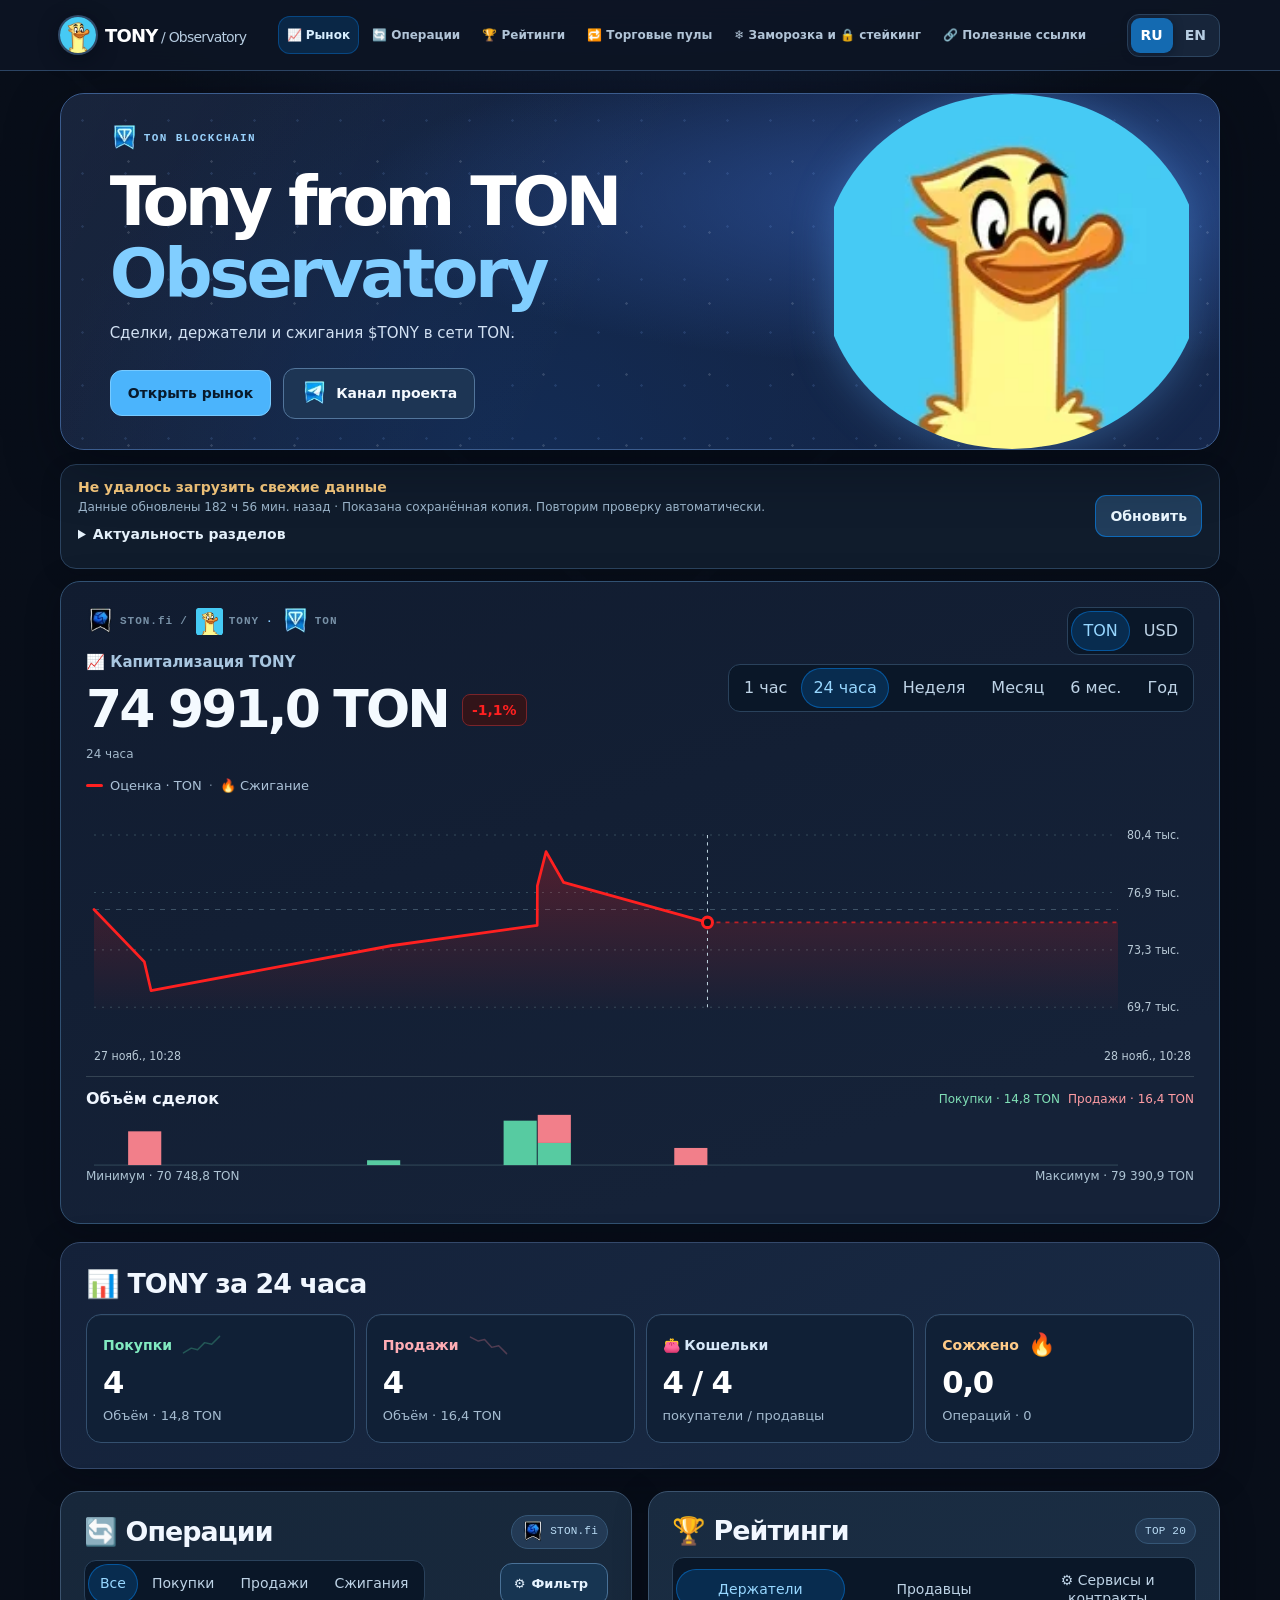
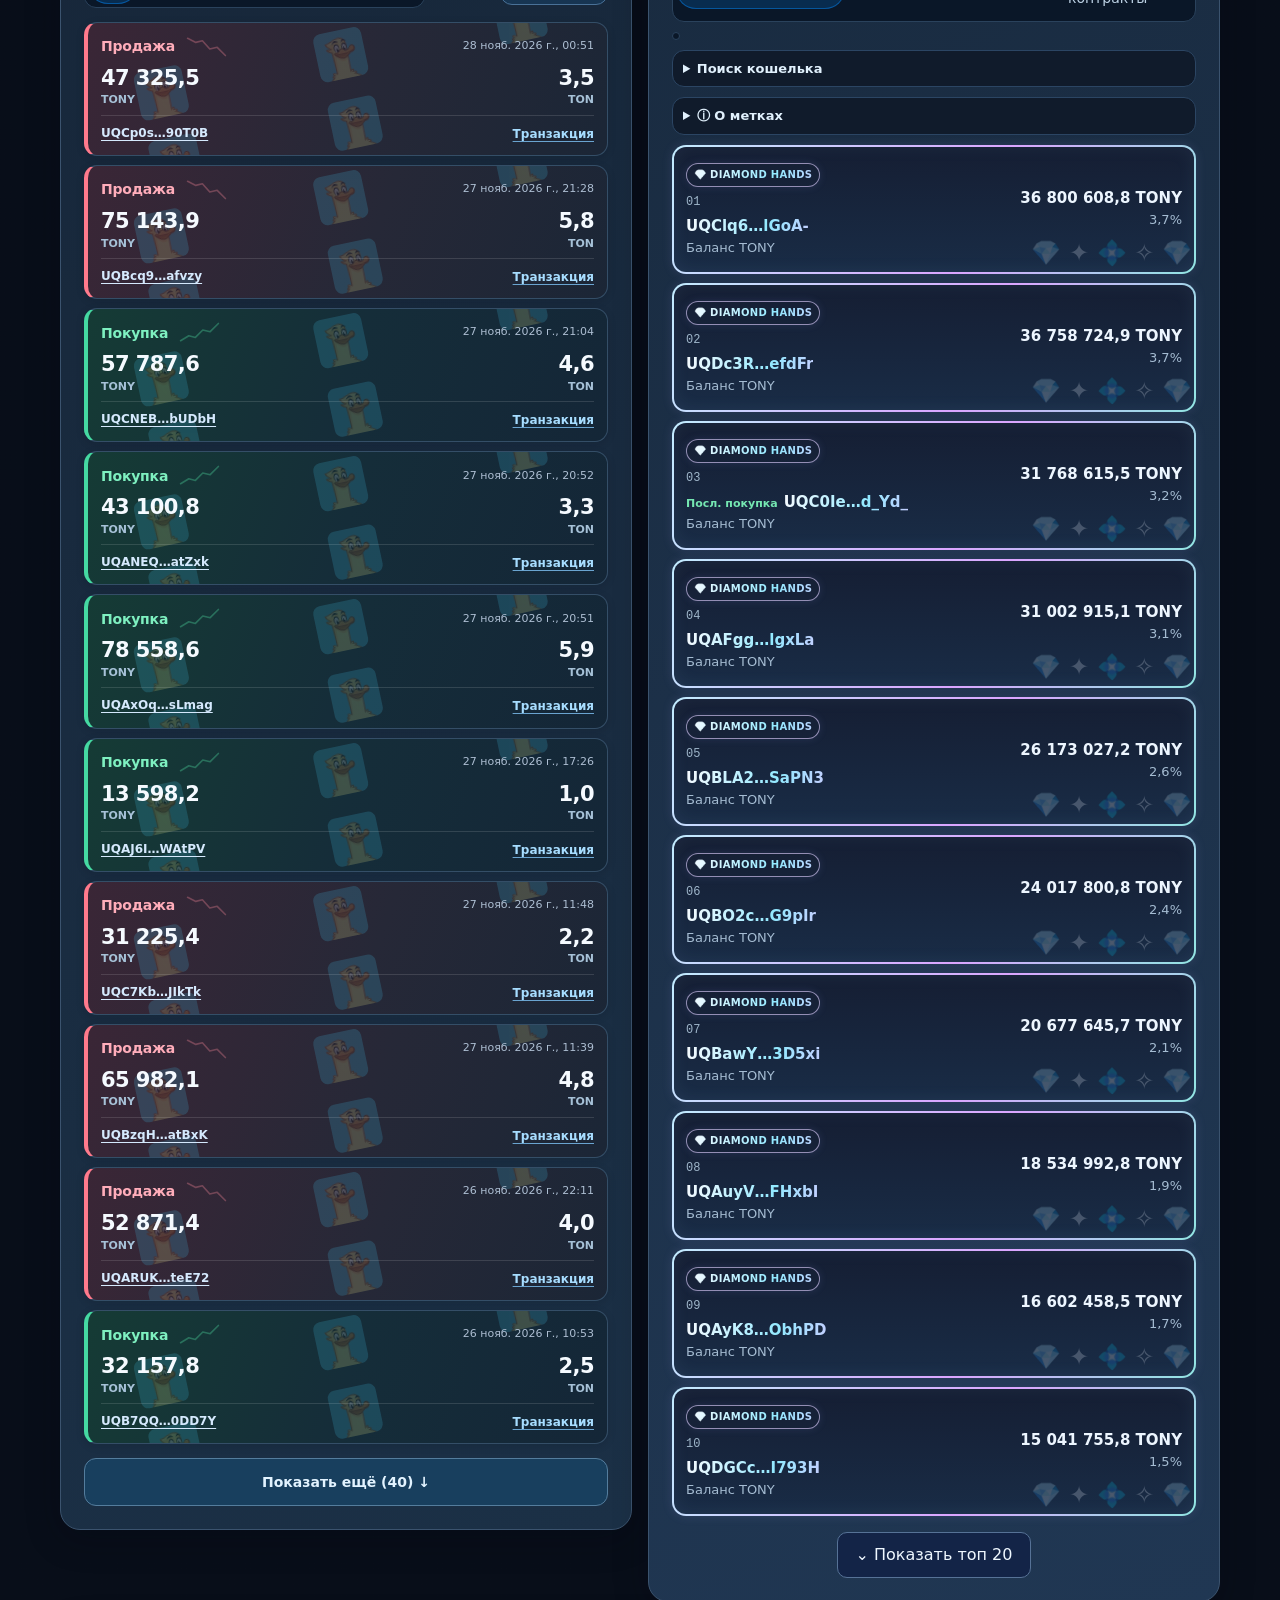
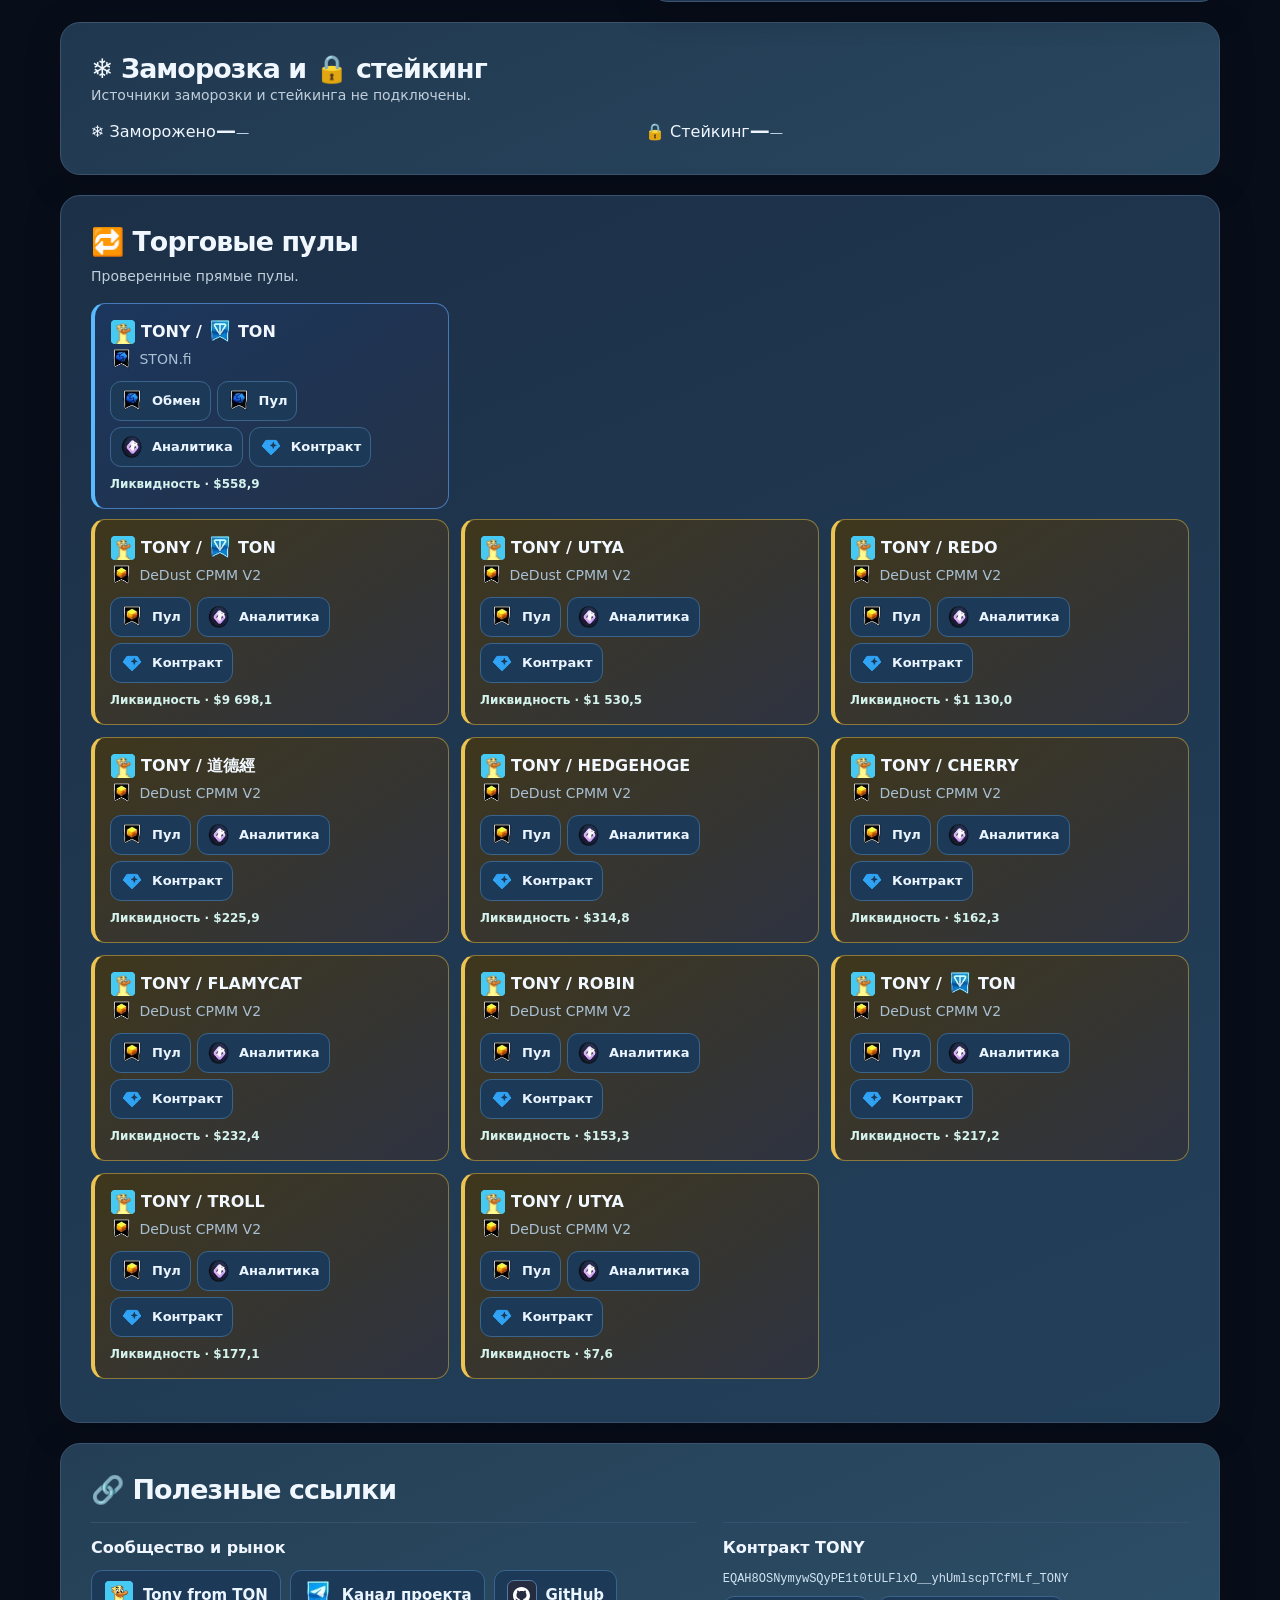
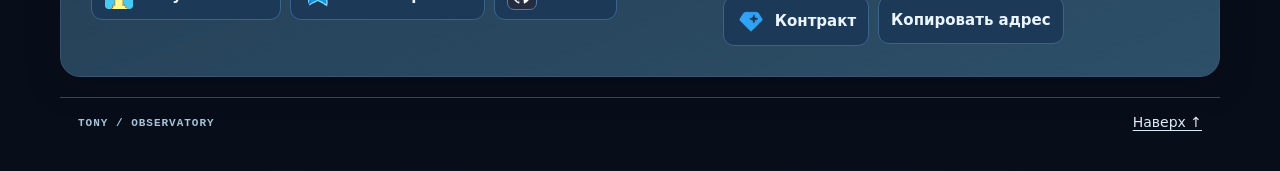
==== commit c0639cda: "Refresh TONY snapshot" ====
--- a/index.html
+++ b/index.html
@@ -1145,7 +1145,7 @@
 <section id="links" class="panel resources"><h2 data-t="links"></h2><div class="resourcesGrid"><article><h3 data-t="projectResources"></h3><div class="resourceList"><a href="https://tonyfromton.com/" target="_blank" rel="noopener noreferrer">Tony from TON</a><a href="https://t.me/tonyfromton" target="_blank" rel="noopener noreferrer" data-t="projectChannel">Канал проекта</a><a href="https://github.com/Freebielife/TONY">GitHub</a></div></article><article><h3 data-t="contractLabel"></h3><p class="contract" id="contractAddress"></p><div class="resourceList"><a id="contract" data-t="exploreContract"></a><button id="copy"></button></div></article></div></section>
 <footer><span>TONY / OBSERVATORY</span><a href="#top" data-t="up"></a></footer></main>
 
-<script id="snapshot" type="application/json">{"schema":1,"token":"EQAH8OSNymywSQyPE1t0tULFlxO__yhUmlscpTCfMLf_TONY","updated":1795831319,"errors":["burns"],"refreshStatus":{"holders":{"attemptedAt":1795831191,"ok":true,"lastSuccess":1795831191},"burns":{"attemptedAt":1795831191,"ok":false,"error":"HTTPError","lastSuccess":1795806697},"zeroBurns":{"attemptedAt":1795831191,"ok":true,"lastSuccess":1795831191},"trades":{"attemptedAt":1795831191,"ok":true,"lastSuccess":1795831191},"rates":{"attemptedAt":1795831191,"ok":true,"lastSuccess":1795831191},"pools":{"attemptedAt":1795831191,"ok":null},"identity":{"attemptedAt":1795831191,"ok":true,"lastSuccess":1795831191},"badges":{"attemptedAt":1795831191,"ok":true,"lastSuccess":1795831191},"domains":{"attemptedAt":1795831191,"ok":true,"lastSuccess":1795831191},"fragmentNumbers":{"attemptedAt":1795831191,"ok":true,"lastSuccess":1795831191}},"holders":{"totalSupply":"1000000000","holderCount":615,"holders":[{"wallet":"0:1d1b0eef97ffb49fb6ee242c5bd9e9fd1682c1869f815b746a2a282c7f41c1f2","name":"oones-----scammer.ton","tokenAmount":"65948118.216784769","share":6.594811821678477},{"wallet":"0:a5aba674c3e131f4dfc051a51d1e6699844bc8f407e86bdadb47c05df8e1651a","name":null,"tokenAmount":"36800608.785700039","share":3.680060878570004},{"wallet":"0:dcdd14d829a85348a076259e71c24c56fcadec9f28e2b5e53154521e5cc7de7d","name":null,"tokenAmount":"36758724.94028884","share":3.675872494028884},{"wallet":"0:b421e152a689c482dc15403181d7bb4a49fa2165ac86633bf478b64105495dfd","name":null,"tokenAmount":"31768615.479366886","share":3.1768615479366886},{"wallet":"0:05820ee5d06dc31e3ba0cb3eaed05f03b407674df74814e440db790f9a502583","name":null,"tokenAmount":"31002915.056061907","share":3.1002915056061906},{"wallet":"0:4b036aa7a509c1dcd383fff37bedbae2a6988922be1e0bd29d268dfa2a8e1268","name":null,"tokenAmount":"26173027.155598838","share":2.617302715559884},{"wallet":"0:4ed9c7956fec19757a663523495ce3b79db1a539fbdef5f348603079c84906f6","name":null,"tokenAmount":"24017800.77916086","share":2.401780077916086},{"wallet":"0:5ac1845955afe00320fb571c00dc8371dad3149471447caa5ae0440c31be770f","name":null,"tokenAmount":"20677645.737114843","share":2.0677645737114845},{"wallet":"0:2ec95201b057952ea425eb94159499670646561ca5493689f459db47101bc51f","name":null,"tokenAmount":"18534992.812874391","share":1.8534992812874391},{"wallet":"0:322bc4339635700a8759e180b4423a36bff2a053b03ca5d688e0517a61738e6e","name":null,"tokenAmount":"16602458.481051867","share":1.6602458481051867},{"wallet":"0:c609caf74c81151f609bb13750fe0410b5bd4b97e291d267b7a01602b9e548ef","name":null,"tokenAmount":"15041755.814248441","share":1.504175581424844},{"wallet":"0:fb0f17bcbac6b0daa210eef4ae2f9981671a22c4eba7f3cb834bb603598087ef","name":null,"tokenAmount":"15000000.67","share":1.500000067},{"wallet":"0:95d678c9d2f3e139ab9c6db1f77bf13c377ce66c29fd802c27d031921dfabc90","name":null,"tokenAmount":"15000000.67","share":1.500000067},{"wallet":"0:56ad74ae7d077355f5d43008b969718b91410126a74cfb6c155e0d17d53191fc","name":null,"tokenAmount":"14160790.915552251","share":1.416079091555225},{"wallet":"0:aaa9bf98338d529de6b88cb43117711d1161396e8b2a22ed275e0543b2267050","name":null,"tokenAmount":"14000000.67","share":1.400000067},{"wallet":"0:eb8f7a473e318d3c2bd258f650188a3e561f6ef01dceb8024bbe6dc1c573d565","name":null,"tokenAmount":"14000000.67","share":1.400000067},{"wallet":"0:64fe00bd89d4dc7c423f7e0f52b510b805d10c70a7d4930e57c7176e7e32d515","name":null,"tokenAmount":"13500000.67","share":1.350000067},{"wallet":"0:dedd8883e93008e2dfe96b2d2794e55389308dc7c23b11b33cb31e5a4999a3af","name":null,"tokenAmount":"13364948.41418337","share":1.336494841418337},{"wallet":"0:6bd0d0c001ba88b8c1d3485b45e379344a5fd2abf459afe64aacd999aeaeaeac","name":null,"tokenAmount":"13000000.67","share":1.300000067},{"wallet":"0:6d2bab7189e4483e01fa18ea030aa58098ce28298948faf223abc194c7ce77a7","name":null,"tokenAmount":"13000000.67","share":1.300000067},{"wallet":"0:4e3b93d02b1eafc4e9b0b537bffac9e306548aea2376005863b604e633f64e17","name":null,"tokenAmount":"12741202.965366698","share":1.2741202965366698},{"wallet":"0:dc5fd54fc3d6d6532925d2b7bf86493c26008154c05367bbc3cc349cd1425e36","name":null,"tokenAmount":"12000000.67","share":1.200000067},{"wallet":"0:29de4ddeb470f28e7936a968763707975e853c66df6cfc387abd0a96f2e821fb","name":null,"tokenAmount":"12000000","share":1.2},{"wallet":"0:1ce9aa8352873b0088d171e83f5d17c8686d7334a8952994c094ec1d6ec4c808","name":null,"tokenAmount":"11730265.126507297","share":1.1730265126507298},{"wallet":"0:7a71408e63389a81316048c774f62dd698ccef3492ea85e35214b4818267e462","name":null,"tokenAmount":"11372658.797603119","share":1.137265879760312},{"wallet":"0:8f26011a4d62ca61b908d7d88f9d1f2d7e26791383caf07210cb52da35b2a98e","name":null,"tokenAmount":"11231647.640077171","share":1.1231647640077171},{"wallet":"0:2aafa3d40797a77de5e4c0845e3251f6073f58b184602d0aee2686e08d5b7031","name":null,"tokenAmount":"10829661.097342574","share":1.0829661097342573},{"wallet":"0:a8f641e2c97deabe8bef338d20387f07fa4ef71e2b0c7d27f9c6ae4c15378fd7","name":null,"tokenAmount":"10580486.788666812","share":1.0580486788666812},{"wallet":"0:f035bd99e6e8b3d880e45265fea082de5513a455474bf4bec5880e4af8df809d","name":null,"tokenAmount":"10434664.951285208","share":1.0434664951285209},{"wallet":"0:869f2b6e56b5732d9853a7fb1f4748027cb8ec0b2e40ee2be5c36943c226a25e","name":"storytold.ton","tokenAmount":"10000000","share":1.0},{"wallet":"0:c9da3ac7d015aa2edaf9b43e2fcd22897925bb2d4d46e31feb80c437173b01c0","name":null,"tokenAmount":"9948836.56311313","share":0.994883656311313},{"wallet":"0:575a6cbea5a2b1aa7e8b96794bd142dea39aec9ea72b6b038fcf0aaf321b464e","name":null,"tokenAmount":"8934453.388899433","share":0.8934453388899433},{"wallet":"0:f8641f7205dfa2f540c462b204b6a8d9af61e13c957f2de2fe082ee965451fb1","name":null,"tokenAmount":"8829815.511628856","share":0.8829815511628856},{"wallet":"0:744551266ee6de08c1cf8fbf991a37ce1fc1069c9c6438f01b118527cb936dd4","name":null,"tokenAmount":"8664236.429474413","share":0.8664236429474413},{"wallet":"0:fc8d8a22229aefae437470075a3d74b186a1d391a452b6947a324bfa79b2a24a","name":null,"tokenAmount":"8463106.83590436","share":0.846310683590436},{"wallet":"0:72398ba2fc178af142340c0cddd14bda48eca0d038b4f97d19b0adec58c87940","name":null,"tokenAmount":"7983231.133859865","share":0.7983231133859865},{"wallet":"0:0c47b43faa05f874d90df85e8638f2c4eb1af58911b63f5d476c0e4c22941285","name":null,"tokenAmount":"7910639.32329691","share":0.791063932329691},{"wallet":"0:27559d7665263acc82e020788db6b4cc09270334d45a8c7591a0b6c15e9b4384","name":"band4band-fuckthat-m4m.ton","tokenAmount":"7712447.806062442","share":0.7712447806062442},{"wallet":"0:b449afe4f6b636db3451484d9b5600bb99127fc97872983cf8ef5acd7f67ce5c","name":null,"tokenAmount":"7680419.064930177","share":0.7680419064930177},{"wallet":"0:30493e3c14d1f6e9cc7711400073b776c3f7d1348f3d373f18c802da74e71a12","name":null,"tokenAmount":"7635155.674974676","share":0.7635155674974676},{"wallet":"0:e7ead864fcc310a366e236847b209a05e63ff9c3c470080ae492471fcd550e19","name":null,"tokenAmount":"7381078.990606981","share":0.7381078990606981},{"wallet":"0:c8dfa7ee5b459c53da8da953b27d71e60d193c3700cc1d076aa1ce3ec704b33d","name":null,"tokenAmount":"7297256.440779659","share":0.7297256440779659},{"wallet":"0:ba8aa48ea11cd7708493a5ae68f46703bb141392c58e495aca44f4d1f2f71465","name":"gramcion.ton","tokenAmount":"6730658.176831845","share":0.6730658176831845},{"wallet":"0:b1b9657e29199d21ddafc5992d38a1de07dbdb20065490b95fecaebaca96b725","name":null,"tokenAmount":"6614940.159203783","share":0.6614940159203783},{"wallet":"0:71de918eda0c1333151bb49096d1a1dd83e618a5bb5f003443550e1c66438891","name":null,"tokenAmount":"6498607.49444067","share":0.649860749444067},{"wallet":"0:d5ee196b218af752b897ac6d980c09b5d362eaaa9b47d76d905ae7377b12e02e","name":null,"tokenAmount":"6286409.481826214","share":0.6286409481826214},{"wallet":"0:7f50acee83c07996200fe07aa1020f8b3a94c5f6086a69766ab4284bfe678b42","name":null,"tokenAmount":"6271574.806909081","share":0.6271574806909082},{"wallet":"0:c36411afe042d65a5f1fa1896ffa5b22154fe616d034e80e8b147379c1c4bf8e","name":null,"tokenAmount":"5856404.848797923","share":0.5856404848797923},{"wallet":"0:106b3022909ab5d992af7fd2c446dc8f5b5d22542c1712d30e7f6978338aad07","name":null,"tokenAmount":"5825942.048376844","share":0.5825942048376844},{"wallet":"0:5edd959c6dff9f25fe0fc321a257019045f20682d8b001c0fbdaa91bcbddee6f","name":null,"tokenAmount":"5782715.966547644","share":0.5782715966547644},{"wallet":"0:3df386ded198b492ffe99aa3e3479341069e8704c537a34462395a3a3f29c8cb","name":null,"tokenAmount":"5509871.081677141","share":0.5509871081677141},{"wallet":"0:3c9cace5ad2df206f3fb34b71bae6da0d375ee1628e568c49953985707813ee1","name":null,"tokenAmount":"5254959.375618023","share":0.5254959375618024},{"wallet":"0:e8c3f129070cd5266d2bf30770adc864818881e3f831833a1c002dce1429342d","name":"fishygemboy.ton","tokenAmount":"5010503.061981065","share":0.5010503061981065},{"wallet":"0:6cb13d0509a1205c934aca09dcb4c774134c97244c0480fdcf7d051702e4dc21","name":null,"tokenAmount":"5000142.321182585","share":0.5000142321182585},{"wallet":"0:00ca294eff23572a42fb306c74921ebbe37246fe2d48e222ac9d1915717ab23d","name":null,"tokenAmount":"4932993.644862692","share":0.4932993644862692},{"wallet":"0:1ebd10f115ff55d2c37f4da4890cfd0c67703f1b3252890751827d5f8443733e","name":null,"tokenAmount":"4862913.301426116","share":0.4862913301426116},{"wallet":"0:07d8d789997617a91897e5d462ac21395fa347be4a421414babb22a2acfeb6f8","name":null,"tokenAmount":"4833105.01774114","share":0.483310501774114},{"wallet":"0:a3d2c8f84e54cdedfe59ad17eaebb94a0b7ab814b1993dfe9ace7278423d2b6b","name":null,"tokenAmount":"4701927.461615155","share":0.4701927461615155},{"wallet":"0:4403467a4a3bc13808045369251009ec253a00783fc53b7a2ef931f7da95a08c","name":null,"tokenAmount":"4619461.843813818","share":0.4619461843813818},{"wallet":"0:173dfc50c66aadf7a320a6405e5e59a112162348c0d1318b933b137f1d7c0c74","name":null,"tokenAmount":"4618776.527627633","share":0.4618776527627633},{"wallet":"0:4ada12239eba0e4edd5a0a026c6b2302823468c46807abeca49d4dc1cabc21fd","name":null,"tokenAmount":"4448770","share":0.444877},{"wallet":"0:7ba1f67f342d2daaef471a59e0022fd366b7776a37dddc7169e86cf6254822c3","name":null,"tokenAmount":"4368212.623959212","share":0.4368212623959212},{"wallet":"0:031053133270be82ee6fd94d1963c0186868403a4f537040a0d533aab805b7af","name":null,"tokenAmount":"4295141.950035639","share":0.4295141950035639},{"wallet":"0:84ab56c4fcfab2d53536b747c8e7be1bc7477e06590fea080989dd35b7e6ded6","name":null,"tokenAmount":"4077100.96768353","share":0.407710096768353},{"wallet":"0:b6718a7f5592f46d6b4f668741b9cdc3d043d6b5b049899ebebaf36a2896234c","name":null,"tokenAmount":"4062990.433936102","share":0.4062990433936102},{"wallet":"0:100a8a4869d630406d374eb8e40da76f15816f8020c6ab0acb6450814c31ccab","name":null,"tokenAmount":"4061542.876902173","share":0.4061542876902173},{"wallet":"0:b88c895bd6f6a7b8ef46b4723d7e2e381385943377ba463f3afb5abd3948083b","name":null,"tokenAmount":"4050551.949649368","share":0.4050551949649368},{"wallet":"0:ae5d00b4ea780958b9cd028614f698f8ac4dd4374ea36e93e558d10deafa7f42","name":null,"tokenAmount":"4000000.052356637","share":0.4000000052356637},{"wallet":"0:0141248681fed2bd388fdec9e8e89dcc06f54a4d6df061e7e678371406d28656","name":null,"tokenAmount":"3983892.713461675","share":0.3983892713461675},{"wallet":"0:818213754974a450a06b9e90054d0e0cfda0fe0eb196e48dd7bb0967a220d4e2","name":"dmtfoundation.ton","tokenAmount":"3883990.473538493","share":0.3883990473538493},{"wallet":"0:50c72b7f881cd7b52532fcfecac8fbe48964ef5df609c3391cd1f3731b191256","name":null,"tokenAmount":"3880829.445269315","share":0.3880829445269315},{"wallet":"0:e114584988ccb658ed4eb2cdc1f0fcb45895928f330422f2b4df123d89261302","name":null,"tokenAmount":"3872745.451222133","share":0.3872745451222133},{"wallet":"0:74774f60c162eab55ad543e90128df01c5f0eef35ec7a22535b96333767675f4","name":null,"tokenAmount":"3768115.2848961","share":0.37681152848961},{"wallet":"0:f0bf45d30a7b2dc0b7898fe4f78f61ce501962e23089ef56a5ca6b31f39a0b91","name":"zzphoenix.ton","tokenAmount":"3643163.309556304","share":0.3643163309556304},{"wallet":"0:aa2b814d2f2414fad2bde5db5ca9bc5b4a7a5c2d141e5baf485765dea7ae7bff","name":null,"tokenAmount":"3600000.161913934","share":0.3600000161913934},{"wallet":"0:25d35367f57a4bb7b561bcb5832d5d2ae3257f7824f177ffb662a99a503d1de2","name":null,"tokenAmount":"3598453.703882034","share":0.3598453703882034},{"wallet":"0:aa87c3b5e13b0302d658a3fa67c632444a21a342413569f32fde9e0750652cd0","name":null,"tokenAmount":"3549500.049632175","share":0.3549500049632175},{"wallet":"0:7af68ae83de175b8ebd055dfef3e69cbe119fa9dd184f36e51bc132a7a34d8c1","name":null,"tokenAmount":"3380730.951839917","share":0.3380730951839917},{"wallet":"0:b38b2dd05dd1371d7c21518900ba648fc1795b4e795de0417832f92249bdebf4","name":"pulseorange.ton","tokenAmount":"3333333.000209957","share":0.3333333000209957},{"wallet":"0:1c71741d69a9ab3b0fca520b62bc9c64e9ec1edfe021a0330278cd150edea92e","name":null,"tokenAmount":"3326541.757542325","share":0.3326541757542325},{"wallet":"0:e617fc6aaa98c1dbfbaca7c8057c1dc092d837d2172c63f0277e01a11ee84a74","name":null,"tokenAmount":"3315539.442488217","share":0.3315539442488217},{"wallet":"0:159bb7c8ff36c289c55558cd289299a795d438027198012c69a8d9802f56e831","name":null,"tokenAmount":"3219999","share":0.3219999},{"wallet":"0:98040fe9a89ef1fe7c327ffeeb883884457f4adde0d799a688a2b1d76681bdef","name":null,"tokenAmount":"3126789.279817865","share":0.3126789279817865},{"wallet":"0:c8fbb71fcff023fc7d35b7a38cea42ec144fd7aaf997666a60027231f09d3b25","name":null,"tokenAmount":"3000000","share":0.3},{"wallet":"0:c3ac016db155da252979d973ae34e14f11dad29a3ef5dde4a8e4e7555bdd0ab4","name":null,"tokenAmount":"2883751.155284929","share":0.2883751155284929},{"wallet":"0:fdc0288dd57a10f13b9eda0d17865ff485bc2a30e935e010755252112cbf8b81","name":null,"tokenAmount":"2687430.526825218","share":0.2687430526825218},{"wallet":"0:313aae4aaba8d13327d55db4a695a841ec20679e3dd043ee40b4523a497bec2e","name":null,"tokenAmount":"2622024.340111287","share":0.2622024340111287},{"wallet":"0:fe507ebc04b9ae70fa1c149d01dc62622b6b90e20b8e0891fb117e8c76718af4","name":null,"tokenAmount":"2570031.978848901","share":0.2570031978848901},{"wallet":"0:628f078e8476592df4a6eb425d481856243e0bfdc402a2ebd972b5314db548f9","name":null,"tokenAmount":"2397630.541428834","share":0.2397630541428834},{"wallet":"0:68ed5ddbfced5dd7cb4e4f0bf42538b096ee667535f7650bfda8720921e47e95","name":null,"tokenAmount":"2334554.997294955","share":0.2334554997294955},{"wallet":"0:acd044f0747c5c9455ab9265417ba518514fc66a5050cb37a4c4cb8e1c998088","name":null,"tokenAmount":"2306269.299821109","share":0.2306269299821109},{"wallet":"0:4b240c6ef827238afe7757d84cce1075d16f03edbd6cd1b623cfdbeb232f261c","name":null,"tokenAmount":"2270929.209980472","share":0.2270929209980472},{"wallet":"0:342067ac7062d2d3a2595e44510b4bbc42a69274837d7077dade9d3f90573f2c","name":null,"tokenAmount":"2126130.001143793","share":0.2126130001143793},{"wallet":"0:118d132d1ac40ef539c9003faa76385b37bc8ad1cb39c129c86f9cf5ea0142a1","name":null,"tokenAmount":"2093060.994165167","share":0.2093060994165167},{"wallet":"0:73a872e161abf6c098322a5ca2d56526de4ef73f1ae00b01cc3d7c69b4d51ab4","name":null,"tokenAmount":"2070111.938247491","share":0.2070111938247491},{"wallet":"0:ea2465616eb196cc048e7d3e7fe1f439caa7ee2b121af5eb88666dce92da2868","name":null,"tokenAmount":"2005713.514619045","share":0.2005713514619045},{"wallet":"0:d4d9e5ddd99c9238e54b7a52f64047c8b97d9d38773819afe99d3124f9f0e28c","name":null,"tokenAmount":"2003612.342254137","share":0.2003612342254137},{"wallet":"0:f0f4363a6a83e9810608fd5c6fbbea1cdca5145a3b883201a67be52eb6bcc0eb","name":null,"tokenAmount":"2000000.240454034","share":0.2000000240454034},{"wallet":"0:11caad59a64fe028f90f1f00b3c63900c87eeb4d2b0dc6112d7be5b72b7c5e4f","name":null,"tokenAmount":"2000000","share":0.2},{"wallet":"0:406aaee21b52841a1f6b80ac8f7029faeb0dc45a68d92ba364064d42de83ac79","name":null,"tokenAmount":"1936627.103616192","share":0.1936627103616192}],"asOf":1795831191},"engineVersion":"1.3.0","methodology":{"valuation":"last observed swap in primary_pool times CURRENT total supply; not circulating market cap","primary_pool":"EQBZ3oXWgJWHe6HsHO7_KkeoeIqGqwEE3D5uHEK_kBL03poj","sellers":"sum of successful supported native TON swap sales; service roles excluded","holders":"balances excluding known services and identified contracts; unclassified accounts may remain until verified","burns":"accepted burn notifications and zero-address transfers shown as distinct evidence","usd":"historical TON/USD rate from CoinGecko","history":"incremental confirmed swaps; missing intervals remain partial"},"serviceRegistry":{"asOf":1795771705,"source":"https://github.com/tonkeeper/ton-assets/blob/main/accounts.json","sha256":"4286bd47e11399901a7d713c9e98a5dba17300d76fe272f4f5d46110a84f4e2e","entries":{"0:ad8afecfacc248996885d8be6824280f9f3a7e54c2f6080b7971b9f556c280c4":"Crypto Bot","0:dddcd3cdad60af4c0d69389f567ad51d0c263fa4968d655ab424c69aadaf9322":"Wallet Bot 1","0:436a76c2794a88e3fbfec6b9c0374fc8db046f10868b835420d9937973a665d4":"Wallet Bot 2","0:6e814e6450e8c578067bb656298fb4d01397dd15018d7f34dc369eaba4c2111c":"Wallet Bot 3","0:5f00decb7da51881764dc3959cec60609045f6ca1b89e646bde49d492705d77f":"OKX 1","0:f15db2c62cd86aff0860d39c491fc73a31395fafeb5945e644498562260c782e":"OKX 2","0:e7e86da08742ed933434ffeb8f08a63c7e100ee842e25f599a9cbf0891574a6c":"OKX 3","0:0338def34b84c6ee9134a04ab1601450be446340a37ae259de57cb37bdb590cd":"OKX 4","0:a30a49ec725e9f57244b66af4c2da7ab76004b4fce80d3a34b1cd0c37762abce":"OKX 5","0:24da1e7b8da901e5b3dd0f98c397feb6e5a5ea483195a8b6bd0682cf2c5327ae":"OKX 6","0:7f2e84c723d8b6b6b1aacf810c8c26ab23c22022b464b87104b2d3065b0ea70b":"OKX 7","0:854ec4521efd52ad43bcf1988e4c44ebdf9a26ad18fa51abfdb685fc3b348a5c":"OKX 8","0:f9bdc0de461c1a2e002fada9550bbb095c8f9f73668d70c517a9cc7e050f8e5a":"OKX 9","0:9b9b739de2527ae72d21083f5198d710c7288453b4733e57ecadb2e189ac829c":"OKX 10","0:b31535e934db05bbc220267467903c8108bdabcbc2a06588838b726ddf589ef0":"FTX","0:57eb74407604a19f7e04005315ef70aeb7b675e6551977586756f6baf12125ee":"MEXC 1","0:1c7bd690f4f93de8b93db5790129dab65926c6e1fc9b57380089db5529516630":"MEXC 2","0:d887d0e2d1c4fc4126e71c970d33ab1896940000eae703bb1ab6cecc830777e3":"MEXC 3","0:7994848c1fcbcbc57a6a5a987b66eb424b8b54e10759b6b514a66b600c2b0eef":"EXMO","0:8d195793baad9a08c46dc353aebe999341dabd07721b9725f19e18abc3d10d92":"EXMO Cold Storage 1","0:26ab8ae763a3a7c3067d882b7b01cd5d37254cb8768f57b6a47c00028effc7b8":"EXMO Cold Storage 2","0:0130c77346e9ed82df677d107ad6a775c11f9c18f6a05c0dd17906b355850dad":"EXMO Deposit","0:342a359e38357c083968129fddddf049ef5c47315bfbef27505a356bf9f02d65":"CoinEx","0:555f3053e257130374bb831ae0e219e5e5f9ec0ca8f8a0d133369d3d690c64c2":"Huobi Deposit","0:85af78e8d035e920117cda654615cdf371d464480b629e110d3c5310d85ab362":"Huobi","0:80d4123841167ca989ac912443cc99a4b9c1a87584536427ff6fd85c92395ae9":"Kucoin 1","0:b37e57033db21d10b950e6143b658c10c3bf425bd193025960aef7f22dbcf4fc":"Kucoin 2","0:07ce60b7e5f255a88c3707f3fbc79e2cf924ed6b4b7d09c6324f0ba2338a48fa":"Kucoin 3","0:a14b1f452385b2bb984ad2c4441e1d23cae071fdfc096dfba53ebba3b6ff1d10":"lbank.info","0:75726a716f747e60b0371cb0d5d35471e8e1e931003fecc3a0961a8bd82c09c7":"xRocket Bot Cold Storage (Old)","0:c1dc654b598ab84cda4f12372efed8907cedf0901865a58649087373e01b1c24":"xRocket Bot (Old)","0:45614fee399c43d77bb597558791831bc0ee31754cbb2b5b1fbf5a3488ed9940":"xRocket Bot Cold Storage","0:011a8f0a0b36b779af033473274966666d1cd6fb4e77df679375fbd6f970d012":"xRocket Bot","0:c3f1da8ecda8f8cd42bace224ea3f1b6971eaa7f54c492d4d190527b4f573f7c":"Bybit 1","0:4a1f3ebcc66bdcefa90245bdf541a50ada1c688a487534b1587abffd93038834":"Bybit 2","0:cd525c15904d7b4027eae08b318624260f371ce8c9f4fcca0cdb7b583854107c":"Bybit 3","0:ae62a192da96e266161a702cc9f6de91c0c3441f17ceba51bc442dfb2031a30a":"Bybit 4","0:e3ce05c4da977132c24a3b102da8b5fbf2ea9173337b49de346e4a4b057f7579":"Bybit 5","0:e33ef85d174eb457c072d1ee10215b69ab9b64192f7421302ab1c8e26b7ad4bd":"Bybit 6","0:7f97f36dda3f7dedc9e12f8c09c4f89e7fbc17527ab3f67de4c3b155297a56e4":"Bybit 7","0:7d133d4e425c8e00de015513a44e66e6d163b21e71720aec7579965e5de28c55":"Bybit 8","0:f2dc1860686cd658987e2bed8216532d8c004460dadea907cc7d4ad7236c496b":"Bybit 9","0:4a1c20bc9a6f9294f75f1c87a7f383a8b73a483a2e6dcb3630ddbe78b3ccad00":"Bybit 10","0:008bb088e81e38d583826901093567027cc1575ec744ac354fa4eeec302d166d":"bit.com","0:1882478daef1b7ed200cbbdc201bd4ed0b24c2e5f1a4c7c15aeb7e3b1a759193":"Coinone Deposit","0:a4d2072b1edc1355fc7fbee0095beec7889a2d3cfaa9edcf2ce9e128631abbd6":"Coinone Withdrawal","0:f3f4ed0913ab555d023745058f1a6c55a49d4876593cb9bdab1f780a99b185bc":"Paribu","0:f9873509de5a2f97f7b2805f5f7aafab447f43c91e751cc8efabc6d2ea09d78a":"BingX","0:b496b8f73b469ff06a2d89e62c4d70a103fc228c821537b49dff092060bc281f":"Gate.io","0:60ff0b28e2b3839bef250a81be9f2e78a6265b980ec5d24df4e44bbff2c3fb25":"TIDEX","0:23eef28b6da5a368d6c0b8028fd5ed47c26758676bc9db1b5653caaadc969f91":"CWallet","0:00ffafa9fb3d4f837824436d19953c792be6632af73a9b82c4dc69ca07195087":"Matrixport","0:b58c73481f25a280f9705ab3424be850614d823256263ecfa049fa9fb917720d":"QMall","0:00b402b789e5626e1c61b50c5dbe2024426e92f16c0c2fb735396df96046b5fa":"BIT","0:2c54797319837b4c6d014fc991c1a8d4294dfd4d6cec4937e370f1f27db0423f":"Bitforex","0:6a5a76a1538cf9596590ec3708470649c342624bf92e63a6a7a15254ededa904":"Bitfinex","0:59b065c5d66261a5317660e96eee476aa6a11b749bdcbe8c0d1f3dbf24200d1c":"OMPFinex","0:3cd5ad54b190a71caab984b0f210e3742c7f2147b7e9073377d7c6b470017362":"Bitrue","0:6c53cd87cc0d33486db42c1c7fc03dfaeb2f7b815afc368ab1aee567edda3f72":"Coinspot","0:9a582c23266b8ea47eb71118a3c040d42b230b2266fecffe2d3cd390c0922c35":"BigOne","0:dd528505af15c6e5206bdd8f6c9a3b541f80ca98ae8a5066ab3ff8de1ff5e678":"Farhad Exchange","0:2b6f3cda567c385f0645486f3c665a451f56b2969d1be57d86eb77c6077a81d1":"BitTime","0:cdf7f0d7c09036f064272e3c429ed570be49ef29eb3a735b64bbc17915073732":"Bitget","0:e9c0a24ffaa6aa4f228890e71ae9550bfc53a6c57e643bc31c240e18727ac1ce":"Bitget2","0:336502faf83ef5b532d315ba71450b661c90e83fce64d8bc1fd2bf642f3555d9":"Bitget3","0:b308c7f9b4f596f6250175885972549871b05c70ed3619fd5a939401eea972e4":"Bitget4","0:e2d1df206b372db1f3b890e60d185b67aa0c9f1b6b6ff60a05091c8c01b40ac4":"Bitget5","0:7a0dc94da9f48b968dfb87be38d4fab7286288db7a04d3081feee177376d9089":"Bitget6","0:8785ef5ebb0fd24c6911d10f43c00961e9748fa54297a1ac517e3c5fe76bb0be":"Bitget7","0:213b6804c2082135a4a803da8e3b30cfed51aee9af2ad2100334b7f4711d3bcc":"Bitget8","0:573dfe99490a041703e977e4724135c5b8bea0bea67839612247451ca9d5c4cb":"Bitget9","0:de2519a527de7e1d4c1028bdb74e022b28a6e370e4fec3fc27d8d971308f99bb":"Bitget10","0:06476e580e250d0abec5c365a711833483c581d57b908be37d56bdb0e338c312":"Bitget11","0:c9959a997e1d4e4383d8db37b86d2101ce78dcf1f1b3904d9888fe572ef0efd4":"Bitget12","0:c07e51e5b694937758f45f4003071c84f4c4a68bdb168a22c3d6c8b89cd6186f":"Bitget13","0:1797a5c4c50a2b312ce9927ff6f12efd3b0b58ff311445118c2d2e64312b5d79":"Bitget14","0:6083005b354ab1c4785aa8ce8293ee5c9c182e9248f27e9c9074f35c16342083":"Bitget15","0:f99b14600ae44d2f12b178e8c6eabd78892ae82c5e45b6898f9deb7eb203f9c4":"Binance","0:8e91b50381c36dd42accdb51f5cb5d96848568b4924f8079b1a5ae7e10f43eda":"Binance Hot Wallet","0:ca1d9edeef40b3a9dbd9082f3767859547c3ce0bf641d09d58e33a3cf06fb309":"Binance Hot Wallet","0:a2faca7adfebd5c5970108d1f79065cef32b0c143fb13489066b684cdd7ee95c":"BitMart","0:5d5a830e48214791f4ab5352900c624d3bff3c5efd630196b180158eb789990f":"Nobitex","0:cad898b200a0934ee416c2039bbf3f5d7f1a323172875b3c19d378a6f540f7b1":"Nobitex","0:4532d5bcdfb05d3275cbf255bc91c3635cd48d63b719441581c5542a4750fdf5":"Nobitex","0:a32d52ced80a23fe4fe90ba94593ef686de03f9fbdaa069e642826a95234b982":"Nobitex","0:fac8ffcb6f89572a1232d59e91c65909ae408663fd2ceaecd35f35b5e9d670f4":"Bitpin1","0:c14ce5d772539be26fde315a505a1e0514104e76eef776f0b845e57df0557ddb":"Bitpin2","0:dd36441bf4aa8a6a6ecfd763efde1eb82dd86bdcfb1456b45ff4b73f87657184":"Bitpin3","0:402f5d4f4f8bea7b0bd511b9d3771834c1a22bbbbc8a326035eb07aa24f5c9f9":"Crypto.com","0:ca6e8f2a3dfc875b8673d8677f3818c4b8c02d1aa481a86a0c61bd09f8269f1d":"Foxbit","0:60def37fb0e6f41b18a73c2496d96b25442344864ca0ed97189a6f37e2439c56":"Richamster","0:97ad93444915089e812238ff10abe9066d0b03ea3dba2a8630fb9c9f88aa455c":"Wallet in Telegram","0:1f5806c73d03bbc96eb7eebf16067f1f2e8e270cfa16d57001aa9eaf7456f008":"Wallet in Telegram","0:1b44ec553616b0e4551037038834bdf0bdaa1f0440e10f3331d9841585612a68":"Wallet in Telegram","0:cf06c94efdae26faaa1d85092fc4daee78eba09e69c36dac051c1d8ffde35f40":"Wallet in Telegram","0:91887059ba56a03790b0696d7a402ac0691dff62fcd398e813f97d3b2736fa58":"Wallet in Telegram","0:6db0f022632b6269f0d4dbf8ea60a8448bbc2bcfc6812e31af8cc6405c268af7":"Wallet in Telegram","0:dd6ff02c59634745529b99a8d5beeea9f6c38a9188e6a7e96a424e3820c8ac0a":"Wallet in Telegram","0:023895aef955024920a291c6f3715e291df1b3dd254eafa8b09e21a2d58d5897":"Wallet in Telegram","0:f5066318091a8cfb530ec732104ce38f7783d92a6679ffcc0ce0960b0e94c7d0":"Wallet in Telegram","0:0c5684355f5410a923fb7dd59314905dc7ff157b28c9130671c7a4f17007e898":"Wallet in Telegram","0:23fe558cdf44249381aef36472e64a5072a24ba97fb61b2f5791da6013aec92d":"Wallet in Telegram","0:b7be71ac1b40e436db36721d9c20e82d44e78fc1e86a8ad15e00b1cc16831dcf":"Wallet in Telegram","0:55b7223f04dd1f2e1b3f28e4ad628fe6cab60004f280fb0a58cd27fc590b2eac":"Wallet in Telegram","0:659dbf460831a72795c4a9a9872fb4a3e7fd302783068dae53e8f2a5c150084a":"Flipster Deposit","0:d0a6eb95408e95ce97b0ca597fc523ff4809523635e8f519e00fdcbdf42f0c54":"Flipster Withdrawal","0:ec85cfc7fd1009362e421b5a0141f510d6540107ab73e7829fda1ef9e97a75e3":"CryptoBot","0:817438e5b0e6eb113ab74d73fc95f7ec19247dbe6ee27a42c3d0164d614c3ca1":"Ourbit","0:66a1e72196d64d6faf48fa4b2ea861f67b0484d2d14a59caf701d8c286ce44e5":"OKX 11","0:419712bc541c4489d6f1c38a105722d293b8847fd54f2717ad69142911b8be5c":"Bitfinex 2","0:6c25b5f2fe5ef1a6a1978f611f61a50883fd50a0822b19176445fca931823263":"OKX 12","0:14de4b02647941779108b7b99be85596260ccde813351000055d744dd8aba04c":"CoinEx"}},"identity":{"byWallet":{"0:1d1b0eef97ffb49fb6ee242c5bd9e9fd1682c1869f815b746a2a282c7f41c1f2":{"checked":1795550719,"domain":"oones-----scammer.ton","linkedDigits":[],"role":"unclassified_contract","activated":null,"serviceCategory":"contract","roleSource":"https://tonapi.io/v2/accounts/0:1d1b0eef97ffb49fb6ee242c5bd9e9fd1682c1869f815b746a2a282c7f41c1f2"},"0:a5aba674c3e131f4dfc051a51d1e6699844bc8f407e86bdadb47c05df8e1651a":{"checked":1795550719,"domain":null,"linkedDigits":[],"role":null,"activated":1756423991},"0:dcdd14d829a85348a076259e71c24c56fcadec9f28e2b5e53154521e5cc7de7d":{"checked":1795550719,"domain":null,"linkedDigits":[],"role":null,"activated":1795058727},"0:b421e152a689c482dc15403181d7bb4a49fa2165ac86633bf478b64105495dfd":{"checked":1795550719,"domain":null,"linkedDigits":[],"role":null,"activated":1786869997},"0:05820ee5d06dc31e3ba0cb3eaed05f03b407674df74814e440db790f9a502583":{"checked":1795550719,"domain":null,"linkedDigits":[],"role":null,"activated":1756425008},"0:52134773a9803f5ba133f01592876a55763d347fc44e04b93f694dbd8968ac05":{},"0:94a047719daa26475e77afa2b97c394f5ed73716d3197ef5aac4393921d24841":{},"0:74f1629e6d1980d1a9440fc91100809e4074dbe367c8868743bdc9b4d93de4eb":{},"0:8d101240f408aabf476d294ffb7732c20d8bf5c8b4f3a345961078b388171b50":{},"0:9adf29d2c0e523f2f3137aaa817a92276486fae105a530e4f9683acc97746560":{},"0:950aeaf422527bb77a882bd76f84f48bee056a520e1f14d58837b75a6e504af9":{},"0:0c260ddbe67fb441f93abdfcea5b89b314dab0d8b249f5bba9df9df6b5537a0f":{},"0:0d110e78adb1800f6455741051c531bbe1ee4620e5381de44a5dbc9bc54f9ab5":{},"0:933c664d63fb305cd980ba2ab530a3e901ebaaeb3fa7d5ec3d68cdf4fbefbe1a":{},"0:19422f6dd23f1e89b8b4192703467a0943da27ccc2ac74ae9745c7c19edc0c5a":{},"0:e7ead864fcc310a366e236847b209a05e63ff9c3c470080ae492471fcd550e19":{},"0:284a4d1b7f9b0e58e143682b424a370d53410b30b297f17bf1c2243608a24454":{},"0:aced536b1cb421908bef1b63d7dda38d177c498b67ddd917a901b1ad92858ff6":{},"0:8c5800c8f93c48c24db887d6a6f63e7b74fdd86644615e473c6da74dcf0b5280":{},"0:333c49d3e19fd118682abda87a50adc55f912eda05f2a9dfac3ce0ae8a032026":{},"0:e560f9d2ee7dc22c48c14424f2f57cae8d0655e4a427056ccb8d00ceaa1e1dbc":{},"0:b214f4b5a7093fbb41a9c4b418b1d5847f0db60e8d8fd88219aaf8aaadfb7aab":{},"0:1150a755fa21c54a29fffc7316ae4bc9f1434e1d99467c0579ed50d39a3cad78":{},"0:62196293e4490aebdea240757def808d606835d342745ad3f3ed13b2bf6b99f3":{},"0:4da33c5c3cd1ef225708f18dedd6bbed42177d6bb7f505b000c6fce89d4636d3":{},"0:bfda58c31ae3753097580347b5fbcaaae87db938769e0bf6bac4f3bbc39acab5":{},"0:28d55d94e8b90f55628d5736d4eafe74f1799d40f083f28ed3d3d8a4ef54400e":{},"0:4626c1cb3b2bd604d481f46bf88a340714f8026ec52df4c93a9298d34b34fd39":{},"0:d8bee07ed2c6baebbef2c6cf65f7dfe7067d891fd02761626aeba9745475c78b":{},"0:7926c9cd065099ab6aa5a2c32a4c11ca31f80fe775438d752eba5cc5ef665ae3":{},"0:02bb39820813b36217510d591a5929359da21adc5060a8d64c97901cb794fee0":{},"0:c3e85411d892d082cd1aaf0707a064eee0e183fe1c8b217a6be0f8dab056d13a":{},"0:518a6fe62a1a42f8440fd679ea00eeb0ecb362eb486602fdd1449c5c5b458dba":{},"0:3d4ad7514f73571497443fd509fadb9e67440de357fb969367a5b2d53c722f95":{},"0:935f6df059332196501114316f5f0909ed5e2b1dbf1994d5346b25c3c141de1f":{},"0:00ca294eff23572a42fb306c74921ebbe37246fe2d48e222ac9d1915717ab23d":{},"0:74774f60c162eab55ad543e90128df01c5f0eef35ec7a22535b96333767675f4":{},"0:95a181526507381f55f13836f0e60742bbf243c56cc58db9e5b34086954d1570":{},"0:bb29babdc7b9f5dda10272308db8d4e3d7d37a15bbf4adc8a0d04eebd7ba0922":{},"0:4b036aa7a509c1dcd383fff37bedbae2a6988922be1e0bd29d268dfa2a8e1268":{"checked":1795550719,"domain":null,"linkedDigits":[],"role":null,"activated":1778437271},"0:4ed9c7956fec19757a663523495ce3b79db1a539fbdef5f348603079c84906f6":{"checked":1795771705,"domain":null,"linkedDigits":[],"role":null,"activated":1752206625},"0:5ac1845955afe00320fb571c00dc8371dad3149471447caa5ae0440c31be770f":{"checked":1795771705,"domain":null,"linkedDigits":[],"role":null,"activated":1710005902},"0:2ec95201b057952ea425eb94159499670646561ca5493689f459db47101bc51f":{"checked":1795771705,"domain":null,"linkedDigits":[],"role":null,"activated":1736694597},"0:322bc4339635700a8759e180b4423a36bff2a053b03ca5d688e0517a61738e6e":{"checked":1795771705,"domain":null,"linkedDigits":[],"role":null,"activated":null},"0:c609caf74c81151f609bb13750fe0410b5bd4b97e291d267b7a01602b9e548ef":{"checked":1795771705,"domain":null,"linkedDigits":[],"role":null,"activated":null},"0:fb0f17bcbac6b0daa210eef4ae2f9981671a22c4eba7f3cb834bb603598087ef":{"checked":1795771705,"domain":null,"linkedDigits":[],"role":null,"activated":null},"0:95d678c9d2f3e139ab9c6db1f77bf13c377ce66c29fd802c27d031921dfabc90":{"checked":1795806697,"domain":null,"linkedDigits":[],"role":null,"activated":1783948084},"0:56ad74ae7d077355f5d43008b969718b91410126a74cfb6c155e0d17d53191fc":{"checked":1795806697,"domain":null,"linkedDigits":[],"role":null,"activated":1726516890},"0:aaa9bf98338d529de6b88cb43117711d1161396e8b2a22ed275e0543b2267050":{"checked":1795806697,"domain":null,"linkedDigits":[],"role":null,"activated":null},"0:eb8f7a473e318d3c2bd258f650188a3e561f6ef01dceb8024bbe6dc1c573d565":{"checked":1795806697,"domain":null,"linkedDigits":[],"role":null,"activated":1783948142},"0:64fe00bd89d4dc7c423f7e0f52b510b805d10c70a7d4930e57c7176e7e32d515":{"checked":1795806697,"domain":null,"linkedDigits":[],"role":null,"activated":1781741261},"0:dedd8883e93008e2dfe96b2d2794e55389308dc7c23b11b33cb31e5a4999a3af":{"checked":1795806697,"domain":null,"linkedDigits":[],"role":null,"activated":1767534091},"0:6bd0d0c001ba88b8c1d3485b45e379344a5fd2abf459afe64aacd999aeaeaeac":{"checked":1795813261,"domain":null,"linkedDigits":[],"role":null,"activated":null},"0:6d2bab7189e4483e01fa18ea030aa58098ce28298948faf223abc194c7ce77a7":{"checked":1795813261,"domain":null,"linkedDigits":[],"role":null,"activated":1783948213},"0:4e3b93d02b1eafc4e9b0b537bffac9e306548aea2376005863b604e633f64e17":{"checked":1795813261,"domain":null,"linkedDigits":[],"role":null,"activated":1779312050},"0:dc5fd54fc3d6d6532925d2b7bf86493c26008154c05367bbc3cc349cd1425e36":{"checked":1795813261,"domain":null,"linkedDigits":[],"role":null,"activated":1783948409},"0:29de4ddeb470f28e7936a968763707975e853c66df6cfc387abd0a96f2e821fb":{"checked":1795813261,"domain":null,"linkedDigits":[],"role":null,"activated":null},"0:1ce9aa8352873b0088d171e83f5d17c8686d7334a8952994c094ec1d6ec4c808":{"checked":1795813261,"domain":null,"linkedDigits":[],"role":null,"activated":1756135704},"0:7a71408e63389a81316048c774f62dd698ccef3492ea85e35214b4818267e462":{"checked":1795831191,"domain":null,"linkedDigits":[],"role":null,"activated":1782665566},"0:8f26011a4d62ca61b908d7d88f9d1f2d7e26791383caf07210cb52da35b2a98e":{"checked":1795831191,"domain":null,"linkedDigits":[],"role":null,"activated":null},"0:2aafa3d40797a77de5e4c0845e3251f6073f58b184602d0aee2686e08d5b7031":{"checked":1795831191,"domain":null,"linkedDigits":[],"role":null,"activated":1782871657},"0:a8f641e2c97deabe8bef338d20387f07fa4ef71e2b0c7d27f9c6ae4c15378fd7":{"checked":1795831191,"domain":null,"linkedDigits":[],"role":null,"activated":1761967102},"0:f035bd99e6e8b3d880e45265fea082de5513a455474bf4bec5880e4af8df809d":{"checked":1795831191,"domain":null,"linkedDigits":[],"role":null,"activated":1777936030},"0:869f2b6e56b5732d9853a7fb1f4748027cb8ec0b2e40ee2be5c36943c226a25e":{"checked":1795831191,"domain":"storytold.ton","linkedDigits":[],"role":null,"activated":1791485933},"0:575a6cbea5a2b1aa7e8b96794bd142dea39aec9ea72b6b038fcf0aaf321b464e":{},"0:c9da3ac7d015aa2edaf9b43e2fcd22897925bb2d4d46e31feb80c437173b01c0":{},"0:f8641f7205dfa2f540c462b204b6a8d9af61e13c957f2de2fe082ee965451fb1":{},"0:744551266ee6de08c1cf8fbf991a37ce1fc1069c9c6438f01b118527cb936dd4":{},"0:72398ba2fc178af142340c0cddd14bda48eca0d038b4f97d19b0adec58c87940":{},"0:fc8d8a22229aefae437470075a3d74b186a1d391a452b6947a324bfa79b2a24a":{},"0:0c47b43faa05f874d90df85e8638f2c4eb1af58911b63f5d476c0e4c22941285":{},"0:27559d7665263acc82e020788db6b4cc09270334d45a8c7591a0b6c15e9b4384":{},"0:30493e3c14d1f6e9cc7711400073b776c3f7d1348f3d373f18c802da74e71a12":{},"0:b449afe4f6b636db3451484d9b5600bb99127fc97872983cf8ef5acd7f67ce5c":{},"0:c8dfa7ee5b459c53da8da953b27d71e60d193c3700cc1d076aa1ce3ec704b33d":{},"0:ba8aa48ea11cd7708493a5ae68f46703bb141392c58e495aca44f4d1f2f71465":{},"0:ae5d00b4ea780958b9cd028614f698f8ac4dd4374ea36e93e558d10deafa7f42":{},"0:b1b9657e29199d21ddafc5992d38a1de07dbdb20065490b95fecaebaca96b725":{},"0:71de918eda0c1333151bb49096d1a1dd83e618a5bb5f003443550e1c66438891":{},"0:d5ee196b218af752b897ac6d980c09b5d362eaaa9b47d76d905ae7377b12e02e":{},"0:7f50acee83c07996200fe07aa1020f8b3a94c5f6086a69766ab4284bfe678b42":{},"0:c36411afe042d65a5f1fa1896ffa5b22154fe616d034e80e8b147379c1c4bf8e":{},"0:106b3022909ab5d992af7fd2c446dc8f5b5d22542c1712d30e7f6978338aad07":{},"0:3df386ded198b492ffe99aa3e3479341069e8704c537a34462395a3a3f29c8cb":{},"0:5edd959c6dff9f25fe0fc321a257019045f20682d8b001c0fbdaa91bcbddee6f":{},"0:3c9cace5ad2df206f3fb34b71bae6da0d375ee1628e568c49953985707813ee1":{},"0:73a872e161abf6c098322a5ca2d56526de4ef73f1ae00b01cc3d7c69b4d51ab4":{},"0:e8c3f129070cd5266d2bf30770adc864818881e3f831833a1c002dce1429342d":{},"0:6cb13d0509a1205c934aca09dcb4c774134c97244c0480fdcf7d051702e4dc21":{},"0:1ebd10f115ff55d2c37f4da4890cfd0c67703f1b3252890751827d5f8443733e":{},"0:07d8d789997617a91897e5d462ac21395fa347be4a421414babb22a2acfeb6f8":{},"0:4403467a4a3bc13808045369251009ec253a00783fc53b7a2ef931f7da95a08c":{},"0:173dfc50c66aadf7a320a6405e5e59a112162348c0d1318b933b137f1d7c0c74":{},"0:4ada12239eba0e4edd5a0a026c6b2302823468c46807abeca49d4dc1cabc21fd":{},"0:7ba1f67f342d2daaef471a59e0022fd366b7776a37dddc7169e86cf6254822c3":{},"0:84ab56c4fcfab2d53536b747c8e7be1bc7477e06590fea080989dd35b7e6ded6":{},"0:b6718a7f5592f46d6b4f668741b9cdc3d043d6b5b049899ebebaf36a2896234c":{},"0:100a8a4869d630406d374eb8e40da76f15816f8020c6ab0acb6450814c31ccab":{},"0:b88c895bd6f6a7b8ef46b4723d7e2e381385943377ba463f3afb5abd3948083b":{},"0:031053133270be82ee6fd94d1963c0186868403a4f537040a0d533aab805b7af":{},"0:0141248681fed2bd388fdec9e8e89dcc06f54a4d6df061e7e678371406d28656":{},"0:818213754974a450a06b9e90054d0e0cfda0fe0eb196e48dd7bb0967a220d4e2":{},"0:50c72b7f881cd7b52532fcfecac8fbe48964ef5df609c3391cd1f3731b191256":{},"0:e114584988ccb658ed4eb2cdc1f0fcb45895928f330422f2b4df123d89261302":{},"0:f0bf45d30a7b2dc0b7898fe4f78f61ce501962e23089ef56a5ca6b31f39a0b91":{},"0:aa2b814d2f2414fad2bde5db5ca9bc5b4a7a5c2d141e5baf485765dea7ae7bff":{},"0:25d35367f57a4bb7b561bcb5832d5d2ae3257f7824f177ffb662a99a503d1de2":{},"0:aa87c3b5e13b0302d658a3fa67c632444a21a342413569f32fde9e0750652cd0":{},"0:a3d2c8f84e54cdedfe59ad17eaebb94a0b7ab814b1993dfe9ace7278423d2b6b":{},"0:7af68ae83de175b8ebd055dfef3e69cbe119fa9dd184f36e51bc132a7a34d8c1":{},"0:b38b2dd05dd1371d7c21518900ba648fc1795b4e795de0417832f92249bdebf4":{},"0:1c71741d69a9ab3b0fca520b62bc9c64e9ec1edfe021a0330278cd150edea92e":{},"0:e617fc6aaa98c1dbfbaca7c8057c1dc092d837d2172c63f0277e01a11ee84a74":{},"0:159bb7c8ff36c289c55558cd289299a795d438027198012c69a8d9802f56e831":{},"0:98040fe9a89ef1fe7c327ffeeb883884457f4adde0d799a688a2b1d76681bdef":{},"0:c8fbb71fcff023fc7d35b7a38cea42ec144fd7aaf997666a60027231f09d3b25":{},"0:c3ac016db155da252979d973ae34e14f11dad29a3ef5dde4a8e4e7555bdd0ab4":{},"0:fdc0288dd57a10f13b9eda0d17865ff485bc2a30e935e010755252112cbf8b81":{},"0:fe507ebc04b9ae70fa1c149d01dc62622b6b90e20b8e0891fb117e8c76718af4":{},"0:c564d515fcfa0fee92d317197aac022111d50d3dcd14b5c98826c00bdb17a250":{},"0:68ed5ddbfced5dd7cb4e4f0bf42538b096ee667535f7650bfda8720921e47e95":{},"0:acd044f0747c5c9455ab9265417ba518514fc66a5050cb37a4c4cb8e1c998088":{},"0:4b240c6ef827238afe7757d84cce1075d16f03edbd6cd1b623cfdbeb232f261c":{},"0:118d132d1ac40ef539c9003faa76385b37bc8ad1cb39c129c86f9cf5ea0142a1":{},"0:342067ac7062d2d3a2595e44510b4bbc42a69274837d7077dade9d3f90573f2c":{},"0:628f078e8476592df4a6eb425d481856243e0bfdc402a2ebd972b5314db548f9":{},"0:ea2465616eb196cc048e7d3e7fe1f439caa7ee2b121af5eb88666dce92da2868":{},"0:d4d9e5ddd99c9238e54b7a52f64047c8b97d9d38773819afe99d3124f9f0e28c":{},"0:f0f4363a6a83e9810608fd5c6fbbea1cdca5145a3b883201a67be52eb6bcc0eb":{},"0:11caad59a64fe028f90f1f00b3c63900c87eeb4d2b0dc6112d7be5b72b7c5e4f":{},"0:406aaee21b52841a1f6b80ac8f7029faeb0dc45a68d92ba364064d42de83ac79":{},"0:7b410892fe42e7679ba09c07648ce39cf015cfd8d8300ce1c9f40f1cb824740c":{},"0:709a4c5c8fc15e1dffa1d6835592f2215e9a9d75a0fc415fe4b3eef1d6cb077e":{},"0:4b7fcf13359aab8805643cb8dd97436266fb06da1332e4c30e3f6c5c9757497c":{},"0:09e881248f09ef563e5f24852f348cad67cbac541355afaff1a1e954c929d602":{},"0:313aae4aaba8d13327d55db4a695a841ec20679e3dd043ee40b4523a497bec2e":{},"0:a9d2ca37eeecc8cf172df364111dafe8e3d8cb310108d0cec05386d563f6bdd1":{},"0:5cabdb04ef2fc9106648f5c36c9284c8db9a23a7d09ae3659b96229fe43a9a7e":{}},"asOf":1795831191},"burns":{"asOf":1795806697,"since":1794942319,"rows":[]},"zeroBurns":{"asOf":1795831191,"rows":[]},"trades":{"rows":[{"kind":"sell","time":1795827074,"tx":"7f1225bef329880f9d4ed19b0ca6f77e945b6c7ae5703946de2f496392a6ceef","lt":"119532541000001","wallet":"0:a9d2ca37eeecc8cf172df364111dafe8e3d8cb310108d0cec05386d563f6bdd1","tokenAmount":"47325.539504841","ton":"3.54898797","dex":"STON.fi","pool":"EQBZ3oXWgJWHe6HsHO7_KkeoeIqGqwEE3D5uHEK_kBL03poj"},{"kind":"sell","time":1795814938,"tx":"74644e4b80505c0fd4fe42755b70045d94c25f45deb7a4d14cfda46d4614e19e","lt":"119502166000006","wallet":"0:5cabdb04ef2fc9106648f5c36c9284c8db9a23a7d09ae3659b96229fe43a9a7e","tokenAmount":"75143.883828408","ton":"5.82198995","dex":"STON.fi","pool":"EQBZ3oXWgJWHe6HsHO7_KkeoeIqGqwEE3D5uHEK_kBL03poj"},{"kind":"buy","time":1795813456,"tx":"825c10e1467e7e48151e9bd56a3b04d07587cdc0892837fb666ee980370487ad","lt":"119498457000030","wallet":"0:8d101240f408aabf476d294ffb7732c20d8bf5c8b4f3a345961078b388171b50","tokenAmount":"57787.573066846","ton":"4.58781","dex":"STON.fi","pool":"EQBZ3oXWgJWHe6HsHO7_KkeoeIqGqwEE3D5uHEK_kBL03poj"},{"kind":"buy","time":1795812721,"tx":"516ec813dddf31247cf929306ff731ae424cf8a62d9455121e6f6b2b6a78b7a4","lt":"119496618000054","wallet":"0:0d110e78adb1800f6455741051c531bbe1ee4620e5381de44a5dbc9bc54f9ab5","tokenAmount":"43100.82055863","ton":"3.330043962","dex":"STON.fi","pool":"EQBZ3oXWgJWHe6HsHO7_KkeoeIqGqwEE3D5uHEK_kBL03poj"},{"kind":"buy","time":1795812710,"tx":"36050645bfe09a4158381334b01c315594cf7a9f1b42b4a96853498ed9475ad6","lt":"119496590000001","wallet":"0:313aae4aaba8d13327d55db4a695a841ec20679e3dd043ee40b4523a497bec2e","tokenAmount":"78558.622736014","ton":"5.877","dex":"STON.fi","pool":"EQBZ3oXWgJWHe6HsHO7_KkeoeIqGqwEE3D5uHEK_kBL03poj"},{"kind":"buy","time":1795800363,"tx":"fc3cc6c198c47c0423302aa6eb00f9e7cfd5343b0cbb06770d3f4cf2b485127b","lt":"119465695000001","wallet":"0:09e881248f09ef563e5f24852f348cad67cbac541355afaff1a1e954c929d602","tokenAmount":"13598.177903905","ton":"1","dex":"STON.fi","pool":"EQBZ3oXWgJWHe6HsHO7_KkeoeIqGqwEE3D5uHEK_kBL03poj"},{"kind":"sell","time":1795780128,"tx":"e9b177b02e5d333324a280d1271cfc0d0c97688c815c3cc8a799ccb95313162c","lt":"119415064000037","wallet":"0:bb29babdc7b9f5dda10272308db8d4e3d7d37a15bbf4adc8a0d04eebd7ba0922","tokenAmount":"31225.40297289","ton":"2.209159545","dex":"STON.fi","pool":"EQBZ3oXWgJWHe6HsHO7_KkeoeIqGqwEE3D5uHEK_kBL03poj"},{"kind":"sell","time":1795779555,"tx":"03791fc1e5db46589f73de2848e9f0720c251e2d903887576f9cc61feb48cf26","lt":"119413630000001","wallet":"0:73a872e161abf6c098322a5ca2d56526de4ef73f1ae00b01cc3d7c69b4d51ab4","tokenAmount":"65982.060241699","ton":"4.786966453","dex":"STON.fi","pool":"EQBZ3oXWgJWHe6HsHO7_KkeoeIqGqwEE3D5uHEK_kBL03poj"},{"kind":"sell","time":1795731105,"tx":"f8e06db405354d0be1acacfaca22226365cdb100dd75ece4d1952b65c655ed59","lt":"119292370000005","wallet":"0:1150a755fa21c54a29fffc7316ae4bc9f1434e1d99467c0579ed50d39a3cad78","tokenAmount":"52871.363115935","ton":"4.00738071","dex":"STON.fi","pool":"EQBZ3oXWgJWHe6HsHO7_KkeoeIqGqwEE3D5uHEK_kBL03poj"},{"kind":"buy","time":1795690399,"tx":"30121d661f0fa10c776a0e788ecd8b232c8331b5c7fec73b950e4575b12fcd04","lt":"119190495000021","wallet":"0:7b410892fe42e7679ba09c07648ce39cf015cfd8d8300ce1c9f40f1cb824740c","tokenAmount":"32157.796153041","ton":"2.5","dex":"STON.fi","pool":"EQBZ3oXWgJWHe6HsHO7_KkeoeIqGqwEE3D5uHEK_kBL03poj"},{"kind":"sell","time":1795649152,"tx":"3f7a53810c261b106493c68c9d9bed8be68125105f761e42dc05d386c525a816","lt":"119087281000020","wallet":"0:1150a755fa21c54a29fffc7316ae4bc9f1434e1d99467c0579ed50d39a3cad78","tokenAmount":"44371.388183159","ton":"3.432670179","dex":"STON.fi","pool":"EQBZ3oXWgJWHe6HsHO7_KkeoeIqGqwEE3D5uHEK_kBL03poj"},{"kind":"buy","time":1795634515,"tx":"874dd9a4f8d0ea092d06a8e5b61746d1ecbcd48b2a171d719c99e7c11bf5b2e1","lt":"119050647000014","wallet":"0:709a4c5c8fc15e1dffa1d6835592f2215e9a9d75a0fc415fe4b3eef1d6cb077e","tokenAmount":"50775.873488442","ton":"4","dex":"STON.fi","pool":"EQBZ3oXWgJWHe6HsHO7_KkeoeIqGqwEE3D5uHEK_kBL03poj"},{"kind":"sell","time":1795612094,"tx":"39b500c9cf42800443bd4f6950376736b42a7ba42d10636ba7c9c6e7a56db68d","lt":"118994540000013","wallet":"0:02bb39820813b36217510d591a5929359da21adc5060a8d64c97901cb794fee0","tokenAmount":"47002.361851711","ton":"3.625353585","dex":"STON.fi","pool":"EQBZ3oXWgJWHe6HsHO7_KkeoeIqGqwEE3D5uHEK_kBL03poj"},{"kind":"sell","time":1795611653,"tx":"f454e18605b8ef00bdd3fd0d71c202d14f100d42d8fd1ec5688e32aa78680257","lt":"118993437000109","wallet":"0:7926c9cd065099ab6aa5a2c32a4c11ca31f80fe775438d752eba5cc5ef665ae3","tokenAmount":"127226.531738382","ton":"10.147992292","dex":"STON.fi","pool":"EQBZ3oXWgJWHe6HsHO7_KkeoeIqGqwEE3D5uHEK_kBL03poj"},{"kind":"sell","time":1795597243,"tx":"91aae6a9cacc1d2a2c67c0e4f18fe4aa5c86fc4605030701d4baf0573207de60","lt":"118957377000030","wallet":"0:ae5d00b4ea780958b9cd028614f698f8ac4dd4374ea36e93e558d10deafa7f42","tokenAmount":"61758.52992","ton":"5.187836252","dex":"STON.fi","pool":"EQBZ3oXWgJWHe6HsHO7_KkeoeIqGqwEE3D5uHEK_kBL03poj"},{"kind":"sell","time":1795489721,"tx":"234dc68e070f1a06ca48128b07d7c8e70dbff35fa16f2b9a7f3a87b2574f3c09","lt":"118688307000010","wallet":"0:52134773a9803f5ba133f01592876a55763d347fc44e04b93f694dbd8968ac05","tokenAmount":"28762.312679174","ton":"2.440486747","dex":"STON.fi","pool":"EQBZ3oXWgJWHe6HsHO7_KkeoeIqGqwEE3D5uHEK_kBL03poj"},{"kind":"buy","time":1795472614,"tx":"daec1e83c501640326c2602675817339b1614d15a9b6b72afceb81fe4f4eb099","lt":"118645488000056","wallet":"0:94a047719daa26475e77afa2b97c394f5ed73716d3197ef5aac4393921d24841","tokenAmount":"58247.531851071","ton":"5","dex":"STON.fi","pool":"EQBZ3oXWgJWHe6HsHO7_KkeoeIqGqwEE3D5uHEK_kBL03poj"},{"kind":"sell","time":1795472614,"tx":"9440cd08ad5cb8499df14b1158a7a6fd0698eae5cdda587492bbbea1dba6a132","lt":"118645488000005","wallet":"0:74f1629e6d1980d1a9440fc91100809e4074dbe367c8868743bdc9b4d93de4eb","tokenAmount":"123172.725","ton":"10.556472553","dex":"STON.fi","pool":"EQBZ3oXWgJWHe6HsHO7_KkeoeIqGqwEE3D5uHEK_kBL03poj"},{"kind":"sell","time":1795471321,"tx":"c8f66f0a5e01b916b5a35753035a5f5823d6c5c3a9f0dd4ff04762da613cbfcc","lt":"118642250000035","wallet":"0:8d101240f408aabf476d294ffb7732c20d8bf5c8b4f3a345961078b388171b50","tokenAmount":"40780","ton":"3.661123478","dex":"STON.fi","pool":"EQBZ3oXWgJWHe6HsHO7_KkeoeIqGqwEE3D5uHEK_kBL03poj"},{"kind":"buy","time":1795471213,"tx":"99a2b5a4fd91f70cea2c44e6656e298ff9a2a014cfc3975571bd9b28780ab13e","lt":"118641980000123","wallet":"0:9adf29d2c0e523f2f3137aaa817a92276486fae105a530e4f9683acc97746560","tokenAmount":"21718.232268843","ton":"2","dex":"STON.fi","pool":"EQBZ3oXWgJWHe6HsHO7_KkeoeIqGqwEE3D5uHEK_kBL03poj"},{"kind":"buy","time":1795471213,"tx":"29c91cfd5be6c925ca847ee655dec091aeaae412a5439c94d64b2402ac1c76d4","lt":"118641980000123","wallet":"0:950aeaf422527bb77a882bd76f84f48bee056a520e1f14d58837b75a6e504af9","tokenAmount":"21996.688418128","ton":"2","dex":"STON.fi","pool":"EQBZ3oXWgJWHe6HsHO7_KkeoeIqGqwEE3D5uHEK_kBL03poj"},{"kind":"sell","time":1795471213,"tx":"69ce06c583960115f83bb4a40922987b0e3702ca24a16a8d233c0ae21051d6d1","lt":"118641980000070","wallet":"0:0c260ddbe67fb441f93abdfcea5b89b314dab0d8b249f5bba9df9df6b5537a0f","tokenAmount":"101299.360890374","ton":"9.239490193","dex":"STON.fi","pool":"EQBZ3oXWgJWHe6HsHO7_KkeoeIqGqwEE3D5uHEK_kBL03poj"},{"kind":"sell","time":1795471213,"tx":"b909b8ecc79e3f1422e657d12653dc2e76f53ae2e1ceff0ded93e8a035a2fa5e","lt":"118641980000003","wallet":"0:0d110e78adb1800f6455741051c531bbe1ee4620e5381de44a5dbc9bc54f9ab5","tokenAmount":"26879.020219916","ton":"2.544981309","dex":"STON.fi","pool":"EQBZ3oXWgJWHe6HsHO7_KkeoeIqGqwEE3D5uHEK_kBL03poj"},{"kind":"sell","time":1795471153,"tx":"88a79b075a0da014e2f30cf970933365f4863ee5a7bb3cbd49850295d4ef137b","lt":"118641831000001","wallet":"0:933c664d63fb305cd980ba2ab530a3e901ebaaeb3fa7d5ec3d68cdf4fbefbe1a","tokenAmount":"164264.748179459","ton":"16.486011325","dex":"STON.fi","pool":"EQBZ3oXWgJWHe6HsHO7_KkeoeIqGqwEE3D5uHEK_kBL03poj"},{"kind":"sell","time":1795470989,"tx":"4c4c43c14e39d1111972860e15d0b0c503b3acda0b9816a1b6b12d6f40f6cdd2","lt":"118641419000001","wallet":"0:19422f6dd23f1e89b8b4192703467a0943da27ccc2ac74ae9745c7c19edc0c5a","tokenAmount":"65070.96566521","ton":"6.504963707","dex":"STON.fi","pool":"EQBZ3oXWgJWHe6HsHO7_KkeoeIqGqwEE3D5uHEK_kBL03poj"},{"kind":"buy","time":1795470699,"tx":"e384b7cf81bcfc1bd366dd9add801500df6280213df7e9fa396f61909fa58a3f","lt":"118640693000021","wallet":"0:e7ead864fcc310a366e236847b209a05e63ff9c3c470080ae492471fcd550e19","tokenAmount":"112867.405943776","ton":"11.342","dex":"STON.fi","pool":"EQBZ3oXWgJWHe6HsHO7_KkeoeIqGqwEE3D5uHEK_kBL03poj"},{"kind":"sell","time":1795470674,"tx":"5c50f62917cb721a0e32e02bc1d870a4380ac4cd3e4d47c19c3a8912d75333dc","lt":"118640632000001","wallet":"0:284a4d1b7f9b0e58e143682b424a370d53410b30b297f17bf1c2243608a24454","tokenAmount":"54389.133626232","ton":"5.261415899","dex":"STON.fi","pool":"EQBZ3oXWgJWHe6HsHO7_KkeoeIqGqwEE3D5uHEK_kBL03poj"},{"kind":"sell","time":1795470653,"tx":"1be4cf7b369e4e10d40cf89bed960f0e522ad6e8cfca582b0c42f3559ea4dee9","lt":"118640577000011","wallet":"0:94a047719daa26475e77afa2b97c394f5ed73716d3197ef5aac4393921d24841","tokenAmount":"53488.949400162","ton":"5.345862986","dex":"STON.fi","pool":"EQBZ3oXWgJWHe6HsHO7_KkeoeIqGqwEE3D5uHEK_kBL03poj"},{"kind":"sell","time":1795470646,"tx":"4fad680b786a89050a114c126f6d13a17a5567ccbe43f2a5bb88c827d9ca42f7","lt":"118640560000007","wallet":"0:0d110e78adb1800f6455741051c531bbe1ee4620e5381de44a5dbc9bc54f9ab5","tokenAmount":"38917.619290786","ton":"4.080335553","dex":"STON.fi","pool":"EQBZ3oXWgJWHe6HsHO7_KkeoeIqGqwEE3D5uHEK_kBL03poj"},{"kind":"buy","time":1795470645,"tx":"9483df853e243a4e06da22eaa8586274b1931e13268e61b59963d1111c789c9f","lt":"118640558000014","wallet":"0:aced536b1cb421908bef1b63d7dda38d177c498b67ddd917a901b1ad92858ff6","tokenAmount":"65854.725523044","ton":"6.983837405","dex":"STON.fi","pool":"EQBZ3oXWgJWHe6HsHO7_KkeoeIqGqwEE3D5uHEK_kBL03poj"},{"kind":"buy","time":1795470629,"tx":"09e131ede93d3c2a9f8d31e0c1fae830dd324297e9201b5c2a1174dbe2a0fd2f","lt":"118640518000001","wallet":"0:8c5800c8f93c48c24db887d6a6f63e7b74fdd86644615e473c6da74dcf0b5280","tokenAmount":"45633.504267365","ton":"4.674158721","dex":"STON.fi","pool":"EQBZ3oXWgJWHe6HsHO7_KkeoeIqGqwEE3D5uHEK_kBL03poj"},{"kind":"buy","time":1795470617,"tx":"aeebc9069ba9c60bbd1b320e5a26cfcdecc2dd079263e56082a52b68b13ac350","lt":"118640488000041","wallet":"0:950aeaf422527bb77a882bd76f84f48bee056a520e1f14d58837b75a6e504af9","tokenAmount":"108018.504609678","ton":"10.559152047","dex":"STON.fi","pool":"EQBZ3oXWgJWHe6HsHO7_KkeoeIqGqwEE3D5uHEK_kBL03poj"},{"kind":"sell","time":1795470612,"tx":"a46839d56a17532323da530b47d0039ab9578e83247e4f3777eef43bd4dfe524","lt":"118640475000014","wallet":"0:0d110e78adb1800f6455741051c531bbe1ee4620e5381de44a5dbc9bc54f9ab5","tokenAmount":"27551.211256626","ton":"2.576356329","dex":"STON.fi","pool":"EQBZ3oXWgJWHe6HsHO7_KkeoeIqGqwEE3D5uHEK_kBL03poj"},{"kind":"sell","time":1795470611,"tx":"d6c0521726325f01e909db3d9633692df0e7678e5272ab9c0238b424cd314625","lt":"118640472000035","wallet":"0:333c49d3e19fd118682abda87a50adc55f912eda05f2a9dfac3ce0ae8a032026","tokenAmount":"23928.797026454","ton":"2.271967393","dex":"STON.fi","pool":"EQBZ3oXWgJWHe6HsHO7_KkeoeIqGqwEE3D5uHEK_kBL03poj"},{"kind":"sell","time":1795470610,"tx":"fb6bbffee47ba702acd16ef15910b0c09fdd4b29d110585518058e74c5691a1a","lt":"118640471000048","wallet":"0:933c664d63fb305cd980ba2ab530a3e901ebaaeb3fa7d5ec3d68cdf4fbefbe1a","tokenAmount":"38170.969025073","ton":"3.692176158","dex":"STON.fi","pool":"EQBZ3oXWgJWHe6HsHO7_KkeoeIqGqwEE3D5uHEK_kBL03poj"},{"kind":"buy","time":1795470610,"tx":"1e5f884e98ba02199d00b2e70634c1dc83d3e40ac60f7efa7737a7456fced984","lt":"118640470000001","wallet":"0:e560f9d2ee7dc22c48c14424f2f57cae8d0655e4a427056ccb8d00ceaa1e1dbc","tokenAmount":"147916.186659648","ton":"14.48915702","dex":"STON.fi","pool":"EQBZ3oXWgJWHe6HsHO7_KkeoeIqGqwEE3D5uHEK_kBL03poj"},{"kind":"buy","time":1795470589,"tx":"6736fe62fdbd4a14d4c1f50b4b2b51a5596a17bb79a547c654a4073af7ae3393","lt":"118640419000018","wallet":"0:b214f4b5a7093fbb41a9c4b418b1d5847f0db60e8d8fd88219aaf8aaadfb7aab","tokenAmount":"43324.081101555","ton":"4.007646997","dex":"STON.fi","pool":"EQBZ3oXWgJWHe6HsHO7_KkeoeIqGqwEE3D5uHEK_kBL03poj"},{"kind":"buy","time":1795470581,"tx":"d563f657e5440a38d7b1f8658496559b9c7ded15f998b77126bbd6402633ac9a","lt":"118640398000020","wallet":"0:e7ead864fcc310a366e236847b209a05e63ff9c3c470080ae492471fcd550e19","tokenAmount":"225445.886212508","ton":"19.584","dex":"STON.fi","pool":"EQBZ3oXWgJWHe6HsHO7_KkeoeIqGqwEE3D5uHEK_kBL03poj"},{"kind":"buy","time":1795446758,"tx":"7d131b4c522e0e31b5e41c590f05569ecb3c2827426bc03e811ecca6fdfc2e3c","lt":"118580777000006","wallet":"0:8d101240f408aabf476d294ffb7732c20d8bf5c8b4f3a345961078b388171b50","tokenAmount":"50370.197820368","ton":"4.04838","dex":"STON.fi","pool":"EQBZ3oXWgJWHe6HsHO7_KkeoeIqGqwEE3D5uHEK_kBL03poj"},{"kind":"sell","time":1795422670,"tx":"8cffa98279210e10b124cd1af1d8ec213771e87522f81a8c8b8338a35eb21d13","lt":"118520501000005","wallet":"0:1150a755fa21c54a29fffc7316ae4bc9f1434e1d99467c0579ed50d39a3cad78","tokenAmount":"43742.327164251","ton":"3.439483502","dex":"STON.fi","pool":"EQBZ3oXWgJWHe6HsHO7_KkeoeIqGqwEE3D5uHEK_kBL03poj"},{"kind":"sell","time":1795422670,"tx":"6aba5da7bc5f3e0309c64c693d127e6d7843992da8829a95d5f5676502b7ce2d","lt":"118520500000025","wallet":"0:62196293e4490aebdea240757def808d606835d342745ad3f3ed13b2bf6b99f3","tokenAmount":"83929.151362785","ton":"6.589356843","dex":"STON.fi","pool":"EQBZ3oXWgJWHe6HsHO7_KkeoeIqGqwEE3D5uHEK_kBL03poj"},{"kind":"sell","time":1795374923,"tx":"c95112e5a380a113b2f77bb75cc11905a78dc1b13957a72288fbd04fd2a7f13f","lt":"118401010000012","wallet":"0:4da33c5c3cd1ef225708f18dedd6bbed42177d6bb7f505b000c6fce89d4636d3","tokenAmount":"67612.815060604","ton":"5.532466563","dex":"STON.fi","pool":"EQBZ3oXWgJWHe6HsHO7_KkeoeIqGqwEE3D5uHEK_kBL03poj"},{"kind":"buy","time":1795372966,"tx":"8c6c67c3e4e3162a7253953f5b4391ffdfc938e6f77d21394022d16c5861998c","lt":"118396111000001","wallet":"0:bfda58c31ae3753097580347b5fbcaaae87db938769e0bf6bac4f3bbc39acab5","tokenAmount":"72616.853202914","ton":"6.163552258","dex":"STON.fi","pool":"EQBZ3oXWgJWHe6HsHO7_KkeoeIqGqwEE3D5uHEK_kBL03poj"},{"kind":"buy","time":1795348796,"tx":"14686c6998c6610866b4702ba856454759344f73936c5a62601abc7f1478400d","lt":"118335618000017","wallet":"0:28d55d94e8b90f55628d5736d4eafe74f1799d40f083f28ed3d3d8a4ef54400e","tokenAmount":"9975.936927302","ton":"0.812246367","dex":"STON.fi","pool":"EQBZ3oXWgJWHe6HsHO7_KkeoeIqGqwEE3D5uHEK_kBL03poj"},{"kind":"buy","time":1795347455,"tx":"c6b2d1728cb1492fed0790f6817257956a70278017decd4d656fe7c10554d071","lt":"118332265000001","wallet":"0:4626c1cb3b2bd604d481f46bf88a340714f8026ec52df4c93a9298d34b34fd39","tokenAmount":"171.561758296","ton":"0.014","dex":"STON.fi","pool":"EQBZ3oXWgJWHe6HsHO7_KkeoeIqGqwEE3D5uHEK_kBL03poj"},{"kind":"sell","time":1795346436,"tx":"72aadd8f7a2fec029843ce727083d2125115e73a88755e73aa8268ab5d15949c","lt":"118329714000024","wallet":"0:d8bee07ed2c6baebbef2c6cf65f7dfe7067d891fd02761626aeba9745475c78b","tokenAmount":"85909.98445946","ton":"7.000914424","dex":"STON.fi","pool":"EQBZ3oXWgJWHe6HsHO7_KkeoeIqGqwEE3D5uHEK_kBL03poj"},{"kind":"sell","time":1795283592,"tx":"da131a08e522ce23da9ee2daa1412b0f4c327da8ceacddadd40c36900a5b4aef","lt":"118172440000011","wallet":"0:7926c9cd065099ab6aa5a2c32a4c11ca31f80fe775438d752eba5cc5ef665ae3","tokenAmount":"65898.983528426","ton":"5.481203525","dex":"STON.fi","pool":"EQBZ3oXWgJWHe6HsHO7_KkeoeIqGqwEE3D5uHEK_kBL03poj"},{"kind":"buy","time":1795275951,"tx":"0038929ff010ec0022afcea6f9f4c9505fe86c8523f3d4545425ca9f4fb5c2ca","lt":"118153320000015","wallet":"0:02bb39820813b36217510d591a5929359da21adc5060a8d64c97901cb794fee0","tokenAmount":"44176.68837183","ton":"3.724357975","dex":"STON.fi","pool":"EQBZ3oXWgJWHe6HsHO7_KkeoeIqGqwEE3D5uHEK_kBL03poj"},{"kind":"sell","time":1795275951,"tx":"5001e71d91eb50028db38b37700b0767c62a66de16f69f3c53e226f4346be824","lt":"118153320000001","wallet":"0:c3e85411d892d082cd1aaf0707a064eee0e183fe1c8b217a6be0f8dab056d13a","tokenAmount":"37657.7398561","ton":"3.105934832","dex":"STON.fi","pool":"EQBZ3oXWgJWHe6HsHO7_KkeoeIqGqwEE3D5uHEK_kBL03poj"},{"kind":"buy","time":1795272886,"tx":"7d63f2b6215cbe373d09b81f77fe587fa36c3dbdde9cdf9715b9675f10f12614","lt":"118145651000034","wallet":"0:62196293e4490aebdea240757def808d606835d342745ad3f3ed13b2bf6b99f3","tokenAmount":"98766.17767948","ton":"8.17","dex":"STON.fi","pool":"EQBZ3oXWgJWHe6HsHO7_KkeoeIqGqwEE3D5uHEK_kBL03poj"},{"kind":"buy","time":1795261637,"tx":"0e3f98a40be0ff1691b61f4313b641666f76e3adc32880d04aaf07a135f3a630","lt":"118117498000010","wallet":"0:c3e85411d892d082cd1aaf0707a064eee0e183fe1c8b217a6be0f8dab056d13a","tokenAmount":"37657.73985609","ton":"3","dex":"STON.fi","pool":"EQBZ3oXWgJWHe6HsHO7_KkeoeIqGqwEE3D5uHEK_kBL03poj"},{"kind":"buy","time":1795252768,"tx":"c0f0738946fdb603d65ce04f78f7835fa8f06af1236d36cacce658d66882c530","lt":"118095305000001","wallet":"0:518a6fe62a1a42f8440fd679ea00eeb0ecb362eb486602fdd1449c5c5b458dba","tokenAmount":"51338.377048752","ton":"3.992454333","dex":"STON.fi","pool":"EQBZ3oXWgJWHe6HsHO7_KkeoeIqGqwEE3D5uHEK_kBL03poj"},{"kind":"sell","time":1795252594,"tx":"173242620a30050d5709fcddad470f7bf32d119f0e4f22e0691942b256fe6fcf","lt":"118094870000024","wallet":"0:52134773a9803f5ba133f01592876a55763d347fc44e04b93f694dbd8968ac05","tokenAmount":"105376.066102603","ton":"8.150429516","dex":"STON.fi","pool":"EQBZ3oXWgJWHe6HsHO7_KkeoeIqGqwEE3D5uHEK_kBL03poj"},{"kind":"buy","time":1795252420,"tx":"30ef3b5a933c600088874a37817acf06666a576768e149386c1bc03731ff59ab","lt":"118094434000030","wallet":"0:02bb39820813b36217510d591a5929359da21adc5060a8d64c97901cb794fee0","tokenAmount":"55368.923753943","ton":"4.426658576","dex":"STON.fi","pool":"EQBZ3oXWgJWHe6HsHO7_KkeoeIqGqwEE3D5uHEK_kBL03poj"},{"kind":"sell","time":1795252416,"tx":"0052113873a2133debaae97c0b9c8bb74edbc89ff8e26fa737965bbc27e745f9","lt":"118094426000033","wallet":"0:3d4ad7514f73571497443fd509fadb9e67440de357fb969367a5b2d53c722f95","tokenAmount":"242150","ton":"19.995340903","dex":"STON.fi","pool":"EQBZ3oXWgJWHe6HsHO7_KkeoeIqGqwEE3D5uHEK_kBL03poj"},{"kind":"buy","time":1795247741,"tx":"7d5bdc55030c8307ebee574508dd0f8100dfc69e750c6e2c8e2bb3c691d908cd","lt":"118082725000031","wallet":"0:935f6df059332196501114316f5f0909ed5e2b1dbf1994d5346b25c3c141de1f","tokenAmount":"1.000010645","ton":"0.000090085","dex":"STON.fi","pool":"EQBZ3oXWgJWHe6HsHO7_KkeoeIqGqwEE3D5uHEK_kBL03poj"},{"kind":"buy","time":1795247724,"tx":"28af610e59df440735a261d437e032a938e983a68114944773525ba05feda53b","lt":"118082683000022","wallet":"0:935f6df059332196501114316f5f0909ed5e2b1dbf1994d5346b25c3c141de1f","tokenAmount":"29001.037541831","ton":"2.59066387","dex":"STON.fi","pool":"EQBZ3oXWgJWHe6HsHO7_KkeoeIqGqwEE3D5uHEK_kBL03poj"},{"kind":"buy","time":1795246493,"tx":"957f14a054e6c20e4b19e2df47e9c81e725d66a268fa577c036b424caed76267","lt":"118079603000054","wallet":"0:02bb39820813b36217510d591a5929359da21adc5060a8d64c97901cb794fee0","tokenAmount":"65837.363422229","ton":"5.723613365","dex":"STON.fi","pool":"EQBZ3oXWgJWHe6HsHO7_KkeoeIqGqwEE3D5uHEK_kBL03poj"},{"kind":"buy","time":1795243150,"tx":"27e28f1f92c0e006901f6ae31601fcbedff7516458d048f8457efbc4a17a2c50","lt":"118071236000019","wallet":"0:00ca294eff23572a42fb306c74921ebbe37246fe2d48e222ac9d1915717ab23d","tokenAmount":"117467.058365481","ton":"9.70018","dex":"STON.fi","pool":"EQBZ3oXWgJWHe6HsHO7_KkeoeIqGqwEE3D5uHEK_kBL03poj"},{"kind":"sell","time":1795238420,"tx":"3f7e0dd8c5b12524128ce18bce6bb57184009f2a3491d3dc2e91d518f3902f10","lt":"118059396000001","wallet":"0:518a6fe62a1a42f8440fd679ea00eeb0ecb362eb486602fdd1449c5c5b458dba","tokenAmount":"101933.327849053","ton":"8.213684688","dex":"STON.fi","pool":"EQBZ3oXWgJWHe6HsHO7_KkeoeIqGqwEE3D5uHEK_kBL03poj"},{"kind":"buy","time":1795234069,"tx":"53c32d865713cc261743dfb80b856a1c8b511b9c47813aeb8cca1a45c6392f9b","lt":"118048510000088","wallet":"0:518a6fe62a1a42f8440fd679ea00eeb0ecb362eb486602fdd1449c5c5b458dba","tokenAmount":"52764.108943378","ton":"4.114785751","dex":"STON.fi","pool":"EQBZ3oXWgJWHe6HsHO7_KkeoeIqGqwEE3D5uHEK_kBL03poj"},{"kind":"sell","time":1795233991,"tx":"7e4ad01db39aa3061add248d18a5f8bc19a45560b4fabac16ab6ff4df82bc983","lt":"118048315000001","wallet":"0:62196293e4490aebdea240757def808d606835d342745ad3f3ed13b2bf6b99f3","tokenAmount":"131261.671781506","ton":"10.250012488","dex":"STON.fi","pool":"EQBZ3oXWgJWHe6HsHO7_KkeoeIqGqwEE3D5uHEK_kBL03poj"},{"kind":"buy","time":1795233645,"tx":"6cdb999336ac763f41a612f9bbf05fa39719c505d87a44eec5372a5be0f97024","lt":"118047449000008","wallet":"0:74774f60c162eab55ad543e90128df01c5f0eef35ec7a22535b96333767675f4","tokenAmount":"86734.840476362","ton":"6.805","dex":"STON.fi","pool":"EQBZ3oXWgJWHe6HsHO7_KkeoeIqGqwEE3D5uHEK_kBL03poj"},{"kind":"sell","time":1795232093,"tx":"32b3ca8b7c7da1387d76b0497619c7cf5a25a94cbe02ce67989498f2ed7f6a6e","lt":"118043564000025","wallet":"0:95a181526507381f55f13836f0e60742bbf243c56cc58db9e5b34086954d1570","tokenAmount":"140966.851923434","ton":"11.001945311","dex":"STON.fi","pool":"EQBZ3oXWgJWHe6HsHO7_KkeoeIqGqwEE3D5uHEK_kBL03poj"},{"kind":"buy","time":1795231183,"tx":"096ad2ba8afbb60c7afdba29bf1b63016d5149cc8840d727471de7df8323169e","lt":"118041287000001","wallet":"0:bb29babdc7b9f5dda10272308db8d4e3d7d37a15bbf4adc8a0d04eebd7ba0922","tokenAmount":"28324.703710631","ton":"2.324293943","dex":"STON.fi","pool":"EQBZ3oXWgJWHe6HsHO7_KkeoeIqGqwEE3D5uHEK_kBL03poj"},{"kind":"sell","time":1795229972,"tx":"233b214a69ff5e1941e2622b661ffc3d8213816a7bc48815512f733a12c4fc42","lt":"118038255000025","wallet":"0:17159dab0539e6a80a75307b2ceb8dec55dea92dcac31ba71ff734a66028958f","tokenAmount":"87917.688849785","ton":"7.189381236","dex":"STON.fi","pool":"EQBZ3oXWgJWHe6HsHO7_KkeoeIqGqwEE3D5uHEK_kBL03poj"},{"kind":"buy","time":1795229972,"tx":"6857157c8dbc060a9f7a167a114379732071d776987c32526ad948e2833bdcc8","lt":"118038255000001","wallet":"0:1c314d65daed0f70e63d29422799332a9971d45ef36bfcffaf7e3c960d3bb29a","tokenAmount":"146213.458903602","ton":"12","dex":"STON.fi","pool":"EQBZ3oXWgJWHe6HsHO7_KkeoeIqGqwEE3D5uHEK_kBL03poj"},{"kind":"buy","time":1795224068,"tx":"d82af20706a77612221f408a905e609269a5ff9690451afc2316031a1484d136","lt":"118023478000001","wallet":"0:62196293e4490aebdea240757def808d606835d342745ad3f3ed13b2bf6b99f3","tokenAmount":"120550.416695091","ton":"9.2","dex":"STON.fi","pool":"EQBZ3oXWgJWHe6HsHO7_KkeoeIqGqwEE3D5uHEK_kBL03poj"},{"kind":"sell","time":1795224002,"tx":"64897ce1db4e9283798e766e2049694085d993ddc4f8627509afacbff4be79c2","lt":"118023314000003","wallet":"0:17159dab0539e6a80a75307b2ceb8dec55dea92dcac31ba71ff734a66028958f","tokenAmount":"47224.089982111","ton":"3.463545791","dex":"STON.fi","pool":"EQBZ3oXWgJWHe6HsHO7_KkeoeIqGqwEE3D5uHEK_kBL03poj"},{"kind":"buy","time":1795223988,"tx":"aa8508f513e3021671c48ca0cd3bbbc16efb90daa37b345d3d52b3362544d126","lt":"118023280000081","wallet":"0:bb29babdc7b9f5dda10272308db8d4e3d7d37a15bbf4adc8a0d04eebd7ba0922","tokenAmount":"35022.143419986","ton":"2.628575601","dex":"STON.fi","pool":"EQBZ3oXWgJWHe6HsHO7_KkeoeIqGqwEE3D5uHEK_kBL03poj"},{"kind":"sell","time":1795223988,"tx":"78f966cd2f227b25c0c07a15a12b0071dc4bf49a7f1631c59c18e11e79de55ea","lt":"118023278000070","wallet":"0:333c49d3e19fd118682abda87a50adc55f912eda05f2a9dfac3ce0ae8a032026","tokenAmount":"126824.045672539","ton":"9.01528817","dex":"STON.fi","pool":"EQBZ3oXWgJWHe6HsHO7_KkeoeIqGqwEE3D5uHEK_kBL03poj"},{"kind":"buy","time":1795223988,"tx":"47740d50b9264b129b49a6bfd1cadfe217e2d5ae3f0bbf5b7c48b0a7a1bdf458","lt":"118023278000026","wallet":"0:933c664d63fb305cd980ba2ab530a3e901ebaaeb3fa7d5ec3d68cdf4fbefbe1a","tokenAmount":"33551.589802332","ton":"2.491764233","dex":"STON.fi","pool":"EQBZ3oXWgJWHe6HsHO7_KkeoeIqGqwEE3D5uHEK_kBL03poj"},{"kind":"sell","time":1795223987,"tx":"fcbba0907af24c19c4ce9eaf6030b84fe07230136cea33f5736906c2f1e8c7bd","lt":"118023277000001","wallet":"0:2ff93ab6b1ca05a4f6feb37a7edb10115ebe1aa3b8825aa815b7a06ab72e415e","tokenAmount":"128973.616038127","ton":"9.629809344","dex":"STON.fi","pool":"EQBZ3oXWgJWHe6HsHO7_KkeoeIqGqwEE3D5uHEK_kBL03poj"},{"kind":"sell","time":1795222918,"tx":"09b329e4f7b1831329ca3994ce6af8b5f7b1b08ad6da99db082232f81dbbe568","lt":"118020600000017","wallet":"0:3d4ad7514f73571497443fd509fadb9e67440de357fb969367a5b2d53c722f95","tokenAmount":"103450","ton":"8.220719833","dex":"STON.fi","pool":"EQBZ3oXWgJWHe6HsHO7_KkeoeIqGqwEE3D5uHEK_kBL03poj"},{"kind":"sell","time":1795222324,"tx":"62f707ee03fc1b0acc3747785f69288bb696c308861ed010bbeda5047c96cf8b","lt":"118019114000008","wallet":"0:3d4ad7514f73571497443fd509fadb9e67440de357fb969367a5b2d53c722f95","tokenAmount":"126375.18325201","ton":"10.704669834","dex":"STON.fi","pool":"EQBZ3oXWgJWHe6HsHO7_KkeoeIqGqwEE3D5uHEK_kBL03poj"},{"kind":"buy","time":1795212788,"tx":"9fb6ca78c9fbb2127bd6ff35045baf683a0feeb67f74ab330b70eaaf3ca3f0f2","lt":"117995247000007","wallet":"0:95a181526507381f55f13836f0e60742bbf243c56cc58db9e5b34086954d1570","tokenAmount":"161366.681704332","ton":"13.801797984","dex":"STON.fi","pool":"EQBZ3oXWgJWHe6HsHO7_KkeoeIqGqwEE3D5uHEK_kBL03poj"},{"kind":"sell","time":1795206778,"tx":"71f8d5b808e35a171c7f7518063ac5669e9a68707e897cdd9ed3ef0673044170","lt":"117980201000055","wallet":"0:0d110e78adb1800f6455741051c531bbe1ee4620e5381de44a5dbc9bc54f9ab5","tokenAmount":"51806.075685355","ton":"4.209682322","dex":"STON.fi","pool":"EQBZ3oXWgJWHe6HsHO7_KkeoeIqGqwEE3D5uHEK_kBL03poj"},{"kind":"buy","time":1795205121,"tx":"0bacb02c37aa70346b999a917a725e254a81f5a4e7d936b98af605ba73e27998","lt":"117976052000027","wallet":"0:02bb39820813b36217510d591a5929359da21adc5060a8d64c97901cb794fee0","tokenAmount":"30129.370188839","ton":"2.512388033","dex":"STON.fi","pool":"EQBZ3oXWgJWHe6HsHO7_KkeoeIqGqwEE3D5uHEK_kBL03poj"},{"kind":"sell","time":1795205120,"tx":"d1e51dcf74b9d61ffc1d263779d0261cdcebc0b38a2376b681ee3045c9798d49","lt":"117976050000020","wallet":"0:333c49d3e19fd118682abda87a50adc55f912eda05f2a9dfac3ce0ae8a032026","tokenAmount":"56317.705465682","ton":"4.636646122","dex":"STON.fi","pool":"EQBZ3oXWgJWHe6HsHO7_KkeoeIqGqwEE3D5uHEK_kBL03poj"},{"kind":"sell","time":1795195528,"tx":"849efd5d898a60403ca63da6bac38275be107b9707b82d40ddc208a10809b94a","lt":"117952044000031","wallet":"0:5cabdb04ef2fc9106648f5c36c9284c8db9a23a7d09ae3659b96229fe43a9a7e","tokenAmount":"70992.311978947","ton":"6.332452576","dex":"STON.fi","pool":"EQBZ3oXWgJWHe6HsHO7_KkeoeIqGqwEE3D5uHEK_kBL03poj"},{"kind":"sell","time":1795194167,"tx":"c0137ba24c594202ee82aa8bdd399866732e90962c39fb251dd2c4715bd06593","lt":"117948639000005","wallet":"0:518a6fe62a1a42f8440fd679ea00eeb0ecb362eb486602fdd1449c5c5b458dba","tokenAmount":"53750.50932239","ton":"4.9719959","dex":"STON.fi","pool":"EQBZ3oXWgJWHe6HsHO7_KkeoeIqGqwEE3D5uHEK_kBL03poj"},{"kind":"buy","time":1795194158,"tx":"e12eb428c336bc1ea1144b5766bf3518adc4bc2a5eaab3a274b3f1e7b4272db0","lt":"117948615000005","wallet":"0:1ce9aa8352873b0088d171e83f5d17c8686d7334a8952994c094ec1d6ec4c808","tokenAmount":"197014.581601416","ton":"17.83172","dex":"STON.fi","pool":"EQBZ3oXWgJWHe6HsHO7_KkeoeIqGqwEE3D5uHEK_kBL03poj"},{"kind":"sell","time":1795194128,"tx":"7f3e7ad5cc30c75c89470fcb50c3be8323a6bd956a49354f231f697c18ad8878","lt":"117948541000003","wallet":"0:62196293e4490aebdea240757def808d606835d342745ad3f3ed13b2bf6b99f3","tokenAmount":"108487.495073938","ton":"9.375215888","dex":"STON.fi","pool":"EQBZ3oXWgJWHe6HsHO7_KkeoeIqGqwEE3D5uHEK_kBL03poj"},{"kind":"sell","time":1795194025,"tx":"003c48c4f13c3f25043b273a32c6d121d9ba6953f8f76da15c846491aad345d1","lt":"117948283000103","wallet":"0:9220c6bb01f15dbb8840e81377ce3607d525733c28f0eb678bbdf0fbcf989d82","tokenAmount":"28161.797284821","ton":"2.53045425","dex":"STON.fi","pool":"EQBZ3oXWgJWHe6HsHO7_KkeoeIqGqwEE3D5uHEK_kBL03poj"},{"kind":"buy","time":1795194025,"tx":"74d1b52903faf91a549f5813cb255d3cd5ae69263000053dea6e1ca83dcaf852","lt":"117948283000003","wallet":"0:1ce9aa8352873b0088d171e83f5d17c8686d7334a8952994c094ec1d6ec4c808","tokenAmount":"169290.726556247","ton":"14.901","dex":"STON.fi","pool":"EQBZ3oXWgJWHe6HsHO7_KkeoeIqGqwEE3D5uHEK_kBL03poj"},{"kind":"sell","time":1795192803,"tx":"a470d6420b4dc10711a2f56028114a02310628e8a9788a92e8761c1f785157eb","lt":"117945223000073","wallet":"0:808931406456fbbec60c5d694bc948fb5a8d6675a82a6a7a85fd4fb6020a6f0e","tokenAmount":"34524.314581178","ton":"2.865066228","dex":"STON.fi","pool":"EQBZ3oXWgJWHe6HsHO7_KkeoeIqGqwEE3D5uHEK_kBL03poj"},{"kind":"sell","time":1795192801,"tx":"c9cbbbda09d2045772c1c1ac3de56e76745c5fbc89d4df2ffdb9b96c15cc55e1","lt":"117945219000001","wallet":"0:1150a755fa21c54a29fffc7316ae4bc9f1434e1d99467c0579ed50d39a3cad78","tokenAmount":"55784.54977954","ton":"4.748635597","dex":"STON.fi","pool":"EQBZ3oXWgJWHe6HsHO7_KkeoeIqGqwEE3D5uHEK_kBL03poj"},{"kind":"sell","time":1795192433,"tx":"8016b9bb882aca10713dfe34795a6334cbead8a098141119de6b2f12df1fbe57","lt":"117944297000001","wallet":"0:bb29babdc7b9f5dda10272308db8d4e3d7d37a15bbf4adc8a0d04eebd7ba0922","tokenAmount":"37321.648893768","ton":"3.024204422","dex":"STON.fi","pool":"EQBZ3oXWgJWHe6HsHO7_KkeoeIqGqwEE3D5uHEK_kBL03poj"},{"kind":"buy","time":1795192146,"tx":"c26ad1d5a226ad2a4fb3af4443a59a418fd0dc1de6358127c00123f7591d29c2","lt":"117943579000017","wallet":"0:5cabdb04ef2fc9106648f5c36c9284c8db9a23a7d09ae3659b96229fe43a9a7e","tokenAmount":"56294.2307837","ton":"4.576","dex":"STON.fi","pool":"EQBZ3oXWgJWHe6HsHO7_KkeoeIqGqwEE3D5uHEK_kBL03poj"},{"kind":"sell","time":1795191885,"tx":"b5f162760311ac0390816400b3fe25f84a7211da5845d020423fa99c37ff2f81","lt":"117942925000011","wallet":"0:5717b2f849b97720a82d91134e227fc881e55eeda6c793b5f2182aa07d036aa1","tokenAmount":"81834.212815732","ton":"6.566071967","dex":"STON.fi","pool":"EQBZ3oXWgJWHe6HsHO7_KkeoeIqGqwEE3D5uHEK_kBL03poj"},{"kind":"buy","time":1795191259,"tx":"1f734d871c988d1f78d5db1e2c3e6ab89739f126837d4abfbaf57d3140abf854","lt":"117941357000009","wallet":"0:c564d515fcfa0fee92d317197aac022111d50d3dcd14b5c98826c00bdb17a250","tokenAmount":"48143.734166505","ton":"3.9765","dex":"STON.fi","pool":"EQBZ3oXWgJWHe6HsHO7_KkeoeIqGqwEE3D5uHEK_kBL03poj"},{"kind":"sell","time":1795190916,"tx":"cc74a04c94e8000d9d451c9932fc050b0028d290379cdb1c3bc6a5ccf381dde8","lt":"117940499000012","wallet":"0:45d7f9ae483155c5e99f93fa2c07fe6c59d451c247fe71107225218de1bec297","tokenAmount":"50696.331345674","ton":"4.10693723","dex":"STON.fi","pool":"EQBZ3oXWgJWHe6HsHO7_KkeoeIqGqwEE3D5uHEK_kBL03poj"},{"kind":"buy","time":1795190872,"tx":"e66ad6ed0ea4ee2285fc3a30e990acbba3e84636b102682e0d81fa1723a439b9","lt":"117940389000016","wallet":"0:52134773a9803f5ba133f01592876a55763d347fc44e04b93f694dbd8968ac05","tokenAmount":"31161.981343426","ton":"2.589028425","dex":"STON.fi","pool":"EQBZ3oXWgJWHe6HsHO7_KkeoeIqGqwEE3D5uHEK_kBL03poj"},{"kind":"buy","time":1795190871,"tx":"8d34f73e1a20ed150f50a3d4a732a29a244d38e40562c8242b53dd38c4b7f1c2","lt":"117940386000009","wallet":"0:45d7f9ae483155c5e99f93fa2c07fe6c59d451c247fe71107225218de1bec297","tokenAmount":"72986.786197566","ton":"5.891481776","dex":"STON.fi","pool":"EQBZ3oXWgJWHe6HsHO7_KkeoeIqGqwEE3D5uHEK_kBL03poj"},{"kind":"buy","time":1795190864,"tx":"63fc7ec9b355b20856cf823735d3b4eb6bf96a6a33355a1356554558484debe5","lt":"117940367000014","wallet":"0:bb29babdc7b9f5dda10272308db8d4e3d7d37a15bbf4adc8a0d04eebd7ba0922","tokenAmount":"44441.683045101","ton":"3.473907205","dex":"STON.fi","pool":"EQBZ3oXWgJWHe6HsHO7_KkeoeIqGqwEE3D5uHEK_kBL03poj"},{"kind":"sell","time":1795190855,"tx":"07f2342b9e51f702f871869e6aaceb39fab750baf4da79850aeaab90b703f426","lt":"117940346000001","wallet":"0:bb29babdc7b9f5dda10272308db8d4e3d7d37a15bbf4adc8a0d04eebd7ba0922","tokenAmount":"30487.516063466","ton":"2.326932723","dex":"STON.fi","pool":"EQBZ3oXWgJWHe6HsHO7_KkeoeIqGqwEE3D5uHEK_kBL03poj"},{"kind":"sell","time":1795190850,"tx":"58c4b1d1831c112ebecc8fa39f3f7578204bf65eb007db4ae2c9cc7081bfacc4","lt":"117940332000011","wallet":"0:1150a755fa21c54a29fffc7316ae4bc9f1434e1d99467c0579ed50d39a3cad78","tokenAmount":"44286.79912043","ton":"3.449007146","dex":"STON.fi","pool":"EQBZ3oXWgJWHe6HsHO7_KkeoeIqGqwEE3D5uHEK_kBL03poj"},{"kind":"buy","time":1795190846,"tx":"e0ee028e76007512917a36d19035f6cb7c027f638db17bc2d734a86cc3a8581b","lt":"117940322000012","wallet":"0:399a4065d83302601bae96e425e8a4277f23d55c07590cdbe732257dad99107f","tokenAmount":"54969.645928025","ton":"4.354138258","dex":"STON.fi","pool":"EQBZ3oXWgJWHe6HsHO7_KkeoeIqGqwEE3D5uHEK_kBL03poj"},{"kind":"buy","time":1795190817,"tx":"9acd2ae793ed06111202592749818b00bc15452db23f437630321f2ca93218a6","lt":"117940251000040","wallet":"0:e1b603fbe489fa315285f0d9bc8d8d881e417b5a31f9f77090208ce010c46996","tokenAmount":"69516.612654447","ton":"5.256463079","dex":"STON.fi","pool":"EQBZ3oXWgJWHe6HsHO7_KkeoeIqGqwEE3D5uHEK_kBL03poj"},{"kind":"buy","time":1795190801,"tx":"8d5975bb009bd502747c08a5fa98c8935a860d44ba401943739c6f8f44e805d3","lt":"117940211000053","wallet":"0:ae3b99aa29802584ee8d40cfeff66a4e0c2bdf6b5a4ce46c2bfb90eda0d8cd19","tokenAmount":"43830.840531918","ton":"3.216195154","dex":"STON.fi","pool":"EQBZ3oXWgJWHe6HsHO7_KkeoeIqGqwEE3D5uHEK_kBL03poj"},{"kind":"sell","time":1795190801,"tx":"a484155aba849a23f15e8b47c807c4b213068ce8b3fbb7126106ed504a4bb5bd","lt":"117940210000039","wallet":"0:02bb39820813b36217510d591a5929359da21adc5060a8d64c97901cb794fee0","tokenAmount":"141509.607565105","ton":"10.444900945","dex":"STON.fi","pool":"EQBZ3oXWgJWHe6HsHO7_KkeoeIqGqwEE3D5uHEK_kBL03poj"},{"kind":"buy","time":1795190800,"tx":"2a13766d02c3df0205f55abc22962ccc8a92696091ec55d26c852f04e63d976a","lt":"117940207000042","wallet":"0:c2e1334d93b7fdac07fb2e8f0b7ffe98c4e1223d7beead8255db8ad05b3ea35d","tokenAmount":"58334.944492929","ton":"4.48804129","dex":"STON.fi","pool":"EQBZ3oXWgJWHe6HsHO7_KkeoeIqGqwEE3D5uHEK_kBL03poj"},{"kind":"buy","time":1795190796,"tx":"b8cbdd97c342ce1a64726bf4be12fd716cbfada663d75020abd679a1c2ed1900","lt":"117940197000027","wallet":"0:1d224642f90bcc6a811e6fb354835a03891c860a169236f910bc8fb1bce1af50","tokenAmount":"62208.186179274","ton":"4.8014393","dex":"STON.fi","pool":"EQBZ3oXWgJWHe6HsHO7_KkeoeIqGqwEE3D5uHEK_kBL03poj"},{"kind":"sell","time":1795190795,"tx":"1c9a80ab94f3e560dbe00075382d8e85d86e2a228ad1605f24706914a7c56a49","lt":"117940196000041","wallet":"0:c2e1334d93b7fdac07fb2e8f0b7ffe98c4e1223d7beead8255db8ad05b3ea35d","tokenAmount":"221341.669429459","ton":"17.495604179","dex":"STON.fi","pool":"EQBZ3oXWgJWHe6HsHO7_KkeoeIqGqwEE3D5uHEK_kBL03poj"},{"kind":"buy","time":1795190792,"tx":"53b41e14f625920155e54bd00675eb2538832553fa6ef4213c17b161eaddd467","lt":"117940189000062","wallet":"0:19c159193db6db572a07c3f62fd026b037dbd75a8bde04ceeaa92139b8c453a9","tokenAmount":"52073.596538328","ton":"4.394682931","dex":"STON.fi","pool":"EQBZ3oXWgJWHe6HsHO7_KkeoeIqGqwEE3D5uHEK_kBL03poj"},{"kind":"sell","time":1795190790,"tx":"3ecd366b633f8a26e2f04c8949cc5e52d11fd308df849367e6ae80808161b5aa","lt":"117940183000095","wallet":"0:2ff93ab6b1ca05a4f6feb37a7edb10115ebe1aa3b8825aa815b7a06ab72e415e","tokenAmount":"44938.480135437","ton":"3.70957838","dex":"STON.fi","pool":"EQBZ3oXWgJWHe6HsHO7_KkeoeIqGqwEE3D5uHEK_kBL03poj"},{"kind":"buy","time":1795190790,"tx":"7bc844df474d6446bf1e176247c6e29f0fa7bdb1d69ded4611cc0570245698c2","lt":"117940183000033","wallet":"0:9adf29d2c0e523f2f3137aaa817a92276486fae105a530e4f9683acc97746560","tokenAmount":"117935.485129083","ton":"9.730975338","dex":"STON.fi","pool":"EQBZ3oXWgJWHe6HsHO7_KkeoeIqGqwEE3D5uHEK_kBL03poj"},{"kind":"buy","time":1795190788,"tx":"87cf80bad22c352682cf3bc29db9315c8361b97b46d3247396e18ee41e964dde","lt":"117940179000049","wallet":"0:9adf29d2c0e523f2f3137aaa817a92276486fae105a530e4f9683acc97746560","tokenAmount":"97178.142471902","ton":"7.557650358","dex":"STON.fi","pool":"EQBZ3oXWgJWHe6HsHO7_KkeoeIqGqwEE3D5uHEK_kBL03poj"},{"kind":"sell","time":1795190786,"tx":"8e498f7349eb0b0a268f86941c5c172433bf72b2b8b20940085b04ed1cf75e01","lt":"117940174000070","wallet":"0:60029aa1bd7e751af328de3814d4f661499a895f139a996cd62c37b8d927681a","tokenAmount":"53073.588111635","ton":"3.997263697","dex":"STON.fi","pool":"EQBZ3oXWgJWHe6HsHO7_KkeoeIqGqwEE3D5uHEK_kBL03poj"},{"kind":"sell","time":1795190786,"tx":"4926f7e1b75aba1b69093ce31f30ec9a116a29bf059c0cb884be29b92f77300e","lt":"117940173000010","wallet":"0:bb29babdc7b9f5dda10272308db8d4e3d7d37a15bbf4adc8a0d04eebd7ba0922","tokenAmount":"85535.498652503","ton":"6.687575201","dex":"STON.fi","pool":"EQBZ3oXWgJWHe6HsHO7_KkeoeIqGqwEE3D5uHEK_kBL03poj"},{"kind":"sell","time":1795190785,"tx":"127dc7441dd5c943379e36735a016e40155211bfb41e30e66836e4f7e31a28a8","lt":"117940171000099","wallet":"0:933c664d63fb305cd980ba2ab530a3e901ebaaeb3fa7d5ec3d68cdf4fbefbe1a","tokenAmount":"47023.196710846","ton":"3.811957341","dex":"STON.fi","pool":"EQBZ3oXWgJWHe6HsHO7_KkeoeIqGqwEE3D5uHEK_kBL03poj"},{"kind":"buy","time":1795190785,"tx":"965871bb8378ce0cc9985fc200b8cbe8db8ac37674d69b1c7738d05e30c99f5f","lt":"117940171000064","wallet":"0:dafb181851d6b0820016a95526bd2835d3eea93f9d98045bc1738f634b29a12e","tokenAmount":"207654.553295422","ton":"16.436037058","dex":"STON.fi","pool":"EQBZ3oXWgJWHe6HsHO7_KkeoeIqGqwEE3D5uHEK_kBL03poj"},{"kind":"sell","time":1795190785,"tx":"607e20219c82020df95e1e1cfec1e7532801d3cb6b2bf481dda9025131f8012d","lt":"117940170000066","wallet":"0:94a047719daa26475e77afa2b97c394f5ed73716d3197ef5aac4393921d24841","tokenAmount":"69762.901491167","ton":"5.210618716","dex":"STON.fi","pool":"EQBZ3oXWgJWHe6HsHO7_KkeoeIqGqwEE3D5uHEK_kBL03poj"},{"kind":"buy","time":1795190785,"tx":"97971fb3de89000bda44491efa9f0f2bf056288f55ae5c8c8193c06d8ef8c59d","lt":"117940170000051","wallet":"0:73f9d6c4c58fc91e79fe86c425f8c0b0cf014214f87683f631bfc1b5e0e749c3","tokenAmount":"225190.964199793","ton":"16.472724606","dex":"STON.fi","pool":"EQBZ3oXWgJWHe6HsHO7_KkeoeIqGqwEE3D5uHEK_kBL03poj"},{"kind":"sell","time":1795190783,"tx":"a77466dfd917673b58c0af236ba9eaf97f44e678d4ed8beaf8bb5c0ff5a118a9","lt":"117940166000052","wallet":"0:07e0dfa1eb6e8f1460d7c03a88b5ff71e19d410a93471626a28a0ea5df031db6","tokenAmount":"129481.472459066","ton":"9.049021552","dex":"STON.fi","pool":"EQBZ3oXWgJWHe6HsHO7_KkeoeIqGqwEE3D5uHEK_kBL03poj"},{"kind":"buy","time":1795190783,"tx":"9847856bd262ef014c9def4b39034124b1a7ca9d60d921212ea85f11dd02e65c","lt":"117940165000001","wallet":"0:60029aa1bd7e751af328de3814d4f661499a895f139a996cd62c37b8d927681a","tokenAmount":"53073.588111635","ton":"3.857588231","dex":"STON.fi","pool":"EQBZ3oXWgJWHe6HsHO7_KkeoeIqGqwEE3D5uHEK_kBL03poj"},{"kind":"buy","time":1795190782,"tx":"b306d0bf778f2a0410126cf75b6ccb896c82753e1f6596af7241c1ce6306b664","lt":"117940163000001","wallet":"0:c2e1334d93b7fdac07fb2e8f0b7ffe98c4e1223d7beead8255db8ad05b3ea35d","tokenAmount":"221341.669429459","ton":"15","dex":"STON.fi","pool":"EQBZ3oXWgJWHe6HsHO7_KkeoeIqGqwEE3D5uHEK_kBL03poj"},{"kind":"sell","time":1795190779,"tx":"fdcfeb197ca45312976b59cf1ca6e4df19679ad9dba9eb93e818140ffe9f1002","lt":"117940156000005","wallet":"0:bb29babdc7b9f5dda10272308db8d4e3d7d37a15bbf4adc8a0d04eebd7ba0922","tokenAmount":"499608.251475915","ton":"35.749963156","dex":"STON.fi","pool":"EQBZ3oXWgJWHe6HsHO7_KkeoeIqGqwEE3D5uHEK_kBL03poj"},{"kind":"buy","time":1795190777,"tx":"6fa0d9de734af8071589ade12be21121c615e3fc4f0509f02257bd1232403143","lt":"117940151000063","wallet":"0:34766ae1f8704e4afb3f0bc06f9c7b657d4f6aa7746ef8fcea4713b36c75d494","tokenAmount":"599036.249957685","ton":"39.91434993","dex":"STON.fi","pool":"EQBZ3oXWgJWHe6HsHO7_KkeoeIqGqwEE3D5uHEK_kBL03poj"},{"kind":"sell","time":1795190777,"tx":"93dbd05a095d62249d515f11e41246264ba43494ee074e7ac81cbabc9ff72364","lt":"117940150000038","wallet":"0:a7efee49b8dc4d7bb008d357495d73d4e4ab8fa38de82d69af52094a8ea82f14","tokenAmount":"1018343.638172421","ton":"74.914434567","dex":"STON.fi","pool":"EQBZ3oXWgJWHe6HsHO7_KkeoeIqGqwEE3D5uHEK_kBL03poj"},{"kind":"buy","time":1795159863,"tx":"80b6f59208e50838d74db3d4d1793c7732ea5a48dc487c630f73ff1aa0449178","lt":"117862795000003","wallet":"0:3d276ba7809115c50bf2a34c78305db0185bc309e6eae81f4ccba7b786566348","tokenAmount":"39637.746981824","ton":"3.839527709","dex":"STON.fi","pool":"EQBZ3oXWgJWHe6HsHO7_KkeoeIqGqwEE3D5uHEK_kBL03poj"},{"kind":"buy","time":1795154829,"tx":"d1e5b12f5a8246251fa95a993a22816946d7ff2588b3e5026203117967d5531d","lt":"117850196000036","wallet":"0:950aeaf422527bb77a882bd76f84f48bee056a520e1f14d58837b75a6e504af9","tokenAmount":"154541.438674178","ton":"14.131548592","dex":"STON.fi","pool":"EQBZ3oXWgJWHe6HsHO7_KkeoeIqGqwEE3D5uHEK_kBL03poj"},{"kind":"sell","time":1795140283,"tx":"dd7d6007c464ed071b27356a586ed6008febfa6a06eb90bb514a4014572bac7a","lt":"117813791000003","wallet":"0:a0adfe965a274f093566445ce275c78bc29d34de4ebfe202cee13653a0e25140","tokenAmount":"86861.404234509","ton":"8.571275878","dex":"STON.fi","pool":"EQBZ3oXWgJWHe6HsHO7_KkeoeIqGqwEE3D5uHEK_kBL03poj"},{"kind":"sell","time":1795124162,"tx":"f4406936d8ad3009a4c21b4a8bb57dff400d37548cabecae1b7aa31bcf8ddd64","lt":"117773451000006","wallet":"0:2c95f328e0a2d15702998d033747d838481a769939e8181d39f2ec53e5fdb9ab","tokenAmount":"5000","ton":"0.50385509","dex":"STON.fi","pool":"EQBZ3oXWgJWHe6HsHO7_KkeoeIqGqwEE3D5uHEK_kBL03poj"},{"kind":"buy","time":1795104452,"tx":"99975129b8fc43180b468571be4cdfac5d5e296ee0550708c16d0dd953ba7a5c","lt":"117724123000048","wallet":"0:02bb39820813b36217510d591a5929359da21adc5060a8d64c97901cb794fee0","tokenAmount":"41459.958921255","ton":"4.244009959","dex":"STON.fi","pool":"EQBZ3oXWgJWHe6HsHO7_KkeoeIqGqwEE3D5uHEK_kBL03poj"},{"kind":"sell","time":1795103906,"tx":"4ea5dd0290ddf500a9b8a319a9925015ff54e1ee334a78c298d53a01491df20b","lt":"117722755000045","wallet":"0:deb61b422ba536e6fb1c46d85622b86042e0a5c46c6a1bf7864ed0fc626a13b7","tokenAmount":"73780","ton":"7.477457893","dex":"STON.fi","pool":"EQBZ3oXWgJWHe6HsHO7_KkeoeIqGqwEE3D5uHEK_kBL03poj"},{"kind":"buy","time":1795099240,"tx":"df7e71b75b1e9a322bf96871b70fd55c3996f2f7f9332ed13dfb8652d49d4325","lt":"117711080000007","wallet":"0:603d57937e71c37b3c53530d4e26df8421c5fc3f7be9dfec11e133740d22f26b","tokenAmount":"42007.16867427","ton":"4.385200787","dex":"STON.fi","pool":"EQBZ3oXWgJWHe6HsHO7_KkeoeIqGqwEE3D5uHEK_kBL03poj"},{"kind":"buy","time":1795098943,"tx":"65e03a1df5e7a0284446417c68866b271f6e32dfef3ee5e768af19da357ed45b","lt":"117710336000020","wallet":"0:94a047719daa26475e77afa2b97c394f5ed73716d3197ef5aac4393921d24841","tokenAmount":"49236.797939791","ton":"4.995462844","dex":"STON.fi","pool":"EQBZ3oXWgJWHe6HsHO7_KkeoeIqGqwEE3D5uHEK_kBL03poj"},{"kind":"sell","time":1795098943,"tx":"73dcc1f30c1cf32c4f3f5a6c860e9c9b0656f24ef774473767b8babfd6c284cb","lt":"117710336000001","wallet":"0:6140805e2bd38af527742fdbf4fbcae5e5e8fa1ca96afdbadf67c084632428f6","tokenAmount":"52672.59274395","ton":"5.243281933","dex":"STON.fi","pool":"EQBZ3oXWgJWHe6HsHO7_KkeoeIqGqwEE3D5uHEK_kBL03poj"},{"kind":"buy","time":1795096985,"tx":"31549219edbbdf47999c2f6f9db6a4f7d471f3b82b42bf998d996be79f9126d8","lt":"117705437000076","wallet":"0:0436e020dcb16036fbf05fe017068abbda0c4b977c418289e3300a7d22c89e91","tokenAmount":"80313.943674443","ton":"8.085514239","dex":"STON.fi","pool":"EQBZ3oXWgJWHe6HsHO7_KkeoeIqGqwEE3D5uHEK_kBL03poj"},{"kind":"sell","time":1795096985,"tx":"05eb8f26b4e6a50166aee20b9f18d747024a38fc10b0c7c2ffe387c5ebc5997f","lt":"117705437000046","wallet":"0:de14d1189116774db8fc02fe065c7886aabe7f46e1db6010ee8330426e7a3b07","tokenAmount":"77259.239652534","ton":"7.6157204","dex":"STON.fi","pool":"EQBZ3oXWgJWHe6HsHO7_KkeoeIqGqwEE3D5uHEK_kBL03poj"},{"kind":"sell","time":1795093989,"tx":"5b9c90996bd509212c1f03c9035d92a740db0f4903f9dea12256472320a85904","lt":"117697941000095","wallet":"0:284a4d1b7f9b0e58e143682b424a370d53410b30b297f17bf1c2243608a24454","tokenAmount":"29593.76805628","ton":"2.977726575","dex":"STON.fi","pool":"EQBZ3oXWgJWHe6HsHO7_KkeoeIqGqwEE3D5uHEK_kBL03poj"},{"kind":"sell","time":1795093948,"tx":"7f316d0c0d594508dbe226f215e2f61b2369066076d26056ae28ce88fd3cd9dc","lt":"117697837000003","wallet":"0:d2db1fcd623b9e514d9d53585a37e0726ef0866b24469d8c09de91afd10116b1","tokenAmount":"66716.564090537","ton":"6.790338584","dex":"STON.fi","pool":"EQBZ3oXWgJWHe6HsHO7_KkeoeIqGqwEE3D5uHEK_kBL03poj"},{"kind":"buy","time":1795075920,"tx":"598ca7329d89fd51440a5aced8995c3d8fa37a235e61cf9f0da4b59d5140684e","lt":"117652723000007","wallet":"0:603d57937e71c37b3c53530d4e26df8421c5fc3f7be9dfec11e133740d22f26b","tokenAmount":"53179.057899139","ton":"5.5436251","dex":"STON.fi","pool":"EQBZ3oXWgJWHe6HsHO7_KkeoeIqGqwEE3D5uHEK_kBL03poj"},{"kind":"sell","time":1795019879,"tx":"8d0aa4875239940beb58877dfaed030d7eca094e5c77d3dd0175ce8f863700ff","lt":"117512469000001","wallet":"0:518a6fe62a1a42f8440fd679ea00eeb0ecb362eb486602fdd1449c5c5b458dba","tokenAmount":"86896.89521555","ton":"8.973569285","dex":"STON.fi","pool":"EQBZ3oXWgJWHe6HsHO7_KkeoeIqGqwEE3D5uHEK_kBL03poj"},{"kind":"sell","time":1795018655,"tx":"6cd022ec4fae751938eda1dbb5783eb5f5b99995ecdcca241697cf0f5a67b536","lt":"117509405000012","wallet":"0:b7cff491c68a977d596475a463e6a1cd393f2363be86e8a6a2ee967ebd841d7c","tokenAmount":"33792.53304911","ton":"3.624617426","dex":"STON.fi","pool":"EQBZ3oXWgJWHe6HsHO7_KkeoeIqGqwEE3D5uHEK_kBL03poj"},{"kind":"buy","time":1794989978,"tx":"d7aa95ad1dc555415018c8f458ab4b6320663d9083ac45278aa731b514c01496","lt":"117437651000001","wallet":"0:fc8d8a22229aefae437470075a3d74b186a1d391a452b6947a324bfa79b2a24a","tokenAmount":"69154.658399089","ton":"7.0719","dex":"STON.fi","pool":"EQBZ3oXWgJWHe6HsHO7_KkeoeIqGqwEE3D5uHEK_kBL03poj"},{"kind":"sell","time":1794977385,"tx":"4525681bb5ff04242939a9840a53cacbf706d4da8b4f50fb261caba4a8ff49f4","lt":"117406137000018","wallet":"0:69e89c0baff1f2e094bb3aa8a2e7b0f6d432ce8aaf0a1876396ae2019901cacc","tokenAmount":"55621.825390752","ton":"5.551167784","dex":"STON.fi","pool":"EQBZ3oXWgJWHe6HsHO7_KkeoeIqGqwEE3D5uHEK_kBL03poj"},{"kind":"buy","time":1794977045,"tx":"0080b0af2ad7c70a8833a423bd35d43da9956017845bdff21074611048610896","lt":"117405287000002","wallet":"0:518a6fe62a1a42f8440fd679ea00eeb0ecb362eb486602fdd1449c5c5b458dba","tokenAmount":"44322.181071035","ton":"4.527582106","dex":"STON.fi","pool":"EQBZ3oXWgJWHe6HsHO7_KkeoeIqGqwEE3D5uHEK_kBL03poj"},{"kind":"buy","time":1794976791,"tx":"2697eeb68ecfb03360d8e2600d41021801e0cab1048f1f17149a5376f055c2f2","lt":"117404650000003","wallet":"0:603d57937e71c37b3c53530d4e26df8421c5fc3f7be9dfec11e133740d22f26b","tokenAmount":"54895.043142814","ton":"5.438245312","dex":"STON.fi","pool":"EQBZ3oXWgJWHe6HsHO7_KkeoeIqGqwEE3D5uHEK_kBL03poj"},{"kind":"buy","time":1794959669,"tx":"6bfa20dab7742725b29ff5437bab2df2f9000a222adecb7c6a35b89bab6cf594","lt":"117361789000055","wallet":"0:69e89c0baff1f2e094bb3aa8a2e7b0f6d432ce8aaf0a1876396ae2019901cacc","tokenAmount":"21537.711558517","ton":"2.084427178","dex":"STON.fi","pool":"EQBZ3oXWgJWHe6HsHO7_KkeoeIqGqwEE3D5uHEK_kBL03poj"},{"kind":"sell","time":1794959669,"tx":"d9007a604fbb420ca454c0a8a36fef854113fccb2650fe70457d248b8110c315","lt":"117361789000001","wallet":"0:62196293e4490aebdea240757def808d606835d342745ad3f3ed13b2bf6b99f3","tokenAmount":"143932.200687776","ton":"14.17758709","dex":"STON.fi","pool":"EQBZ3oXWgJWHe6HsHO7_KkeoeIqGqwEE3D5uHEK_kBL03poj"},{"kind":"buy","time":1794958010,"tx":"c0f6ea5a68fdd007057f02c3c1799e8f9c47865283a5ba58f54bac3c433e4491","lt":"117357638000022","wallet":"0:94a047719daa26475e77afa2b97c394f5ed73716d3197ef5aac4393921d24841","tokenAmount":"69714.222060333","ton":"7.162159492","dex":"STON.fi","pool":"EQBZ3oXWgJWHe6HsHO7_KkeoeIqGqwEE3D5uHEK_kBL03poj"},{"kind":"sell","time":1794946337,"tx":"20a081928dd5a32e232da07fd9332f49cd7da06a29e867aeb90fe3233c00e24a","lt":"117328424000026","wallet":"0:62196293e4490aebdea240757def808d606835d342745ad3f3ed13b2bf6b99f3","tokenAmount":"49325","ton":"4.934903874","dex":"STON.fi","pool":"EQBZ3oXWgJWHe6HsHO7_KkeoeIqGqwEE3D5uHEK_kBL03poj"},{"kind":"sell","time":1794944001,"tx":"6bd9f67b2d00d403e93be5ca8b1e6422a409d0c64c3b570935859b88c23fd2a7","lt":"117322578000026","wallet":"0:ab0f008d050ab556a0729685f78a1d4f723c16f00ce92ab53562728cb2db0f73","tokenAmount":"67811.563756902","ton":"7.036990126","dex":"STON.fi","pool":"EQBZ3oXWgJWHe6HsHO7_KkeoeIqGqwEE3D5uHEK_kBL03poj"},{"kind":"buy","time":1794928443,"tx":"dc38c9d32d1c0a0346ecd39d07d3fe4679ad03a33f824fef8d5428116580b91e","lt":"117283644000010","wallet":"0:106b3022909ab5d992af7fd2c446dc8f5b5d22542c1712d30e7f6978338aad07","tokenAmount":"75783.402512556","ton":"8.05580725","dex":"STON.fi","pool":"EQBZ3oXWgJWHe6HsHO7_KkeoeIqGqwEE3D5uHEK_kBL03poj"},{"kind":"sell","time":1794926079,"tx":"cc2d21a13d066d1ae74f3eecbe90c9208d53f967dd23b0e416caf5d1d7435d61","lt":"117277727000003","wallet":"0:c69fe927965f7129203a66a83db4ed4ef7b05e6987f0c9f639f7b2b738a519ce","tokenAmount":"28172.524335419","ton":"2.817553728","dex":"STON.fi","pool":"EQBZ3oXWgJWHe6HsHO7_KkeoeIqGqwEE3D5uHEK_kBL03poj"},{"kind":"buy","time":1794925928,"tx":"ffe0bfeb90956a632ab87f47c5b2f89ddd200c0718a71b65c3d2495fa77b9dc0","lt":"117277348000068","wallet":"0:950aeaf422527bb77a882bd76f84f48bee056a520e1f14d58837b75a6e504af9","tokenAmount":"194476.68637549","ton":"18.994250309","dex":"STON.fi","pool":"EQBZ3oXWgJWHe6HsHO7_KkeoeIqGqwEE3D5uHEK_kBL03poj"},{"kind":"sell","time":1794925928,"tx":"df6d2a977105db415419f8911d5e87e3055cd77606fe6cb6e503fd683d05cbc6","lt":"117277348000010","wallet":"0:70716ec2a109406b96a0666b1d5782fec99151c568bc3f085f2576754cba8eca","tokenAmount":"308205.422787429","ton":"30.369290547","dex":"STON.fi","pool":"EQBZ3oXWgJWHe6HsHO7_KkeoeIqGqwEE3D5uHEK_kBL03poj"},{"kind":"sell","time":1794922315,"tx":"40993ae6840c2e248c93c5da432189c49177cd1322a96e55da024bfde809ceaf","lt":"117268310000036","wallet":"0:74f1629e6d1980d1a9440fc91100809e4074dbe367c8868743bdc9b4d93de4eb","tokenAmount":"68019.575","ton":"7.584868563","dex":"STON.fi","pool":"EQBZ3oXWgJWHe6HsHO7_KkeoeIqGqwEE3D5uHEK_kBL03poj"},{"kind":"sell","time":1794920482,"tx":"9e03438f7645ff6716268bf3328e792a8791be5d5e3ad23eef5872077e4cc63d","lt":"117263723000072","wallet":"0:c2e1334d93b7fdac07fb2e8f0b7ffe98c4e1223d7beead8255db8ad05b3ea35d","tokenAmount":"67131.461072427","ton":"7.94697219","dex":"STON.fi","pool":"EQBZ3oXWgJWHe6HsHO7_KkeoeIqGqwEE3D5uHEK_kBL03poj"},{"kind":"buy","time":1794920482,"tx":"db374de43bae35031115ea04cddcf293c2a4c927293a7e01ccf8b58a4dafa6bd","lt":"117263723000017","wallet":"0:106b3022909ab5d992af7fd2c446dc8f5b5d22542c1712d30e7f6978338aad07","tokenAmount":"204182.587337706","ton":"23.72","dex":"STON.fi","pool":"EQBZ3oXWgJWHe6HsHO7_KkeoeIqGqwEE3D5uHEK_kBL03poj"},{"kind":"sell","time":1794920109,"tx":"33a685c5846385040b825ea482aa9c05f70b4d12be1d3f524acdc246730c92f0","lt":"117262790000017","wallet":"0:62196293e4490aebdea240757def808d606835d342745ad3f3ed13b2bf6b99f3","tokenAmount":"56807.4","ton":"6.111546783","dex":"STON.fi","pool":"EQBZ3oXWgJWHe6HsHO7_KkeoeIqGqwEE3D5uHEK_kBL03poj"},{"kind":"buy","time":1794919949,"tx":"8368ad9f23718a091ea8a7de6aaf18c5bae81727dd4a5d8c16996149ef34175d","lt":"117262389000023","wallet":"0:27559d7665263acc82e020788db6b4cc09270334d45a8c7591a0b6c15e9b4384","tokenAmount":"187804.973363105","ton":"20.504","dex":"STON.fi","pool":"EQBZ3oXWgJWHe6HsHO7_KkeoeIqGqwEE3D5uHEK_kBL03poj"},{"kind":"buy","time":1794917337,"tx":"2798e3f61164260d53336f3d7694ad67ac0a02c26246269365dc3191a12b81e9","lt":"117255854000001","wallet":"0:d2db1fcd623b9e514d9d53585a37e0726ef0866b24469d8c09de91afd10116b1","tokenAmount":"71728.259373512","ton":"7.12296","dex":"STON.fi","pool":"EQBZ3oXWgJWHe6HsHO7_KkeoeIqGqwEE3D5uHEK_kBL03poj"},{"kind":"sell","time":1794917157,"tx":"11e0878a6658620fcd5a3c9b6da078152d5446491352a1e41013ebe56141bb9d","lt":"117255402000003","wallet":"0:3c7de761bda8fffd756ec49889c593c1c1cacbf99994eda18cdd7ea9030c038c","tokenAmount":"118150","ton":"11.666564182","dex":"STON.fi","pool":"EQBZ3oXWgJWHe6HsHO7_KkeoeIqGqwEE3D5uHEK_kBL03poj"},{"kind":"buy","time":1794908314,"tx":"4db26ceab815453e0d931df082c60c6d8616cadb48ecf48ec535583344158d78","lt":"117233275000003","wallet":"0:3d5178510624d0bcbd77217a3553585525db037c252c81e13a78fa6bb8f3fea9","tokenAmount":"11506.068321399","ton":"1.189","dex":"STON.fi","pool":"EQBZ3oXWgJWHe6HsHO7_KkeoeIqGqwEE3D5uHEK_kBL03poj"},{"kind":"buy","time":1794907860,"tx":"5da19cc26a7f53b00b8bc78398a404d617266c635eac9a5d8105d410fd808515","lt":"117232140000005","wallet":"0:deb61b422ba536e6fb1c46d85622b86042e0a5c46c6a1bf7864ed0fc626a13b7","tokenAmount":"104777.422835639","ton":"10.534","dex":"STON.fi","pool":"EQBZ3oXWgJWHe6HsHO7_KkeoeIqGqwEE3D5uHEK_kBL03poj"},{"kind":"buy","time":1794907272,"tx":"1cd6f0b8acf4c729b05762261befcabc57a0f1162c9acc932c8727a36d1053ac","lt":"117230669000046","wallet":"0:8c5800c8f93c48c24db887d6a6f63e7b74fdd86644615e473c6da74dcf0b5280","tokenAmount":"67680.971878302","ton":"6.531537917","dex":"STON.fi","pool":"EQBZ3oXWgJWHe6HsHO7_KkeoeIqGqwEE3D5uHEK_kBL03poj"},{"kind":"buy","time":1794907269,"tx":"c642d140475fb912aa49e4fdd64bd4fc1f8aa136fe01b993bf73f651b574d240","lt":"117230662000039","wallet":"0:0d110e78adb1800f6455741051c531bbe1ee4620e5381de44a5dbc9bc54f9ab5","tokenAmount":"3899.95688827","ton":"0.368303445","dex":"STON.fi","pool":"EQBZ3oXWgJWHe6HsHO7_KkeoeIqGqwEE3D5uHEK_kBL03poj"},{"kind":"buy","time":1794907269,"tx":"4599eec816326a1430e1aad46d004d219ba9bb72fddcf0e898134a5bde3a1cd6","lt":"117230661000027","wallet":"0:bb29babdc7b9f5dda10272308db8d4e3d7d37a15bbf4adc8a0d04eebd7ba0922","tokenAmount":"32999.428995975","ton":"3.08212312","dex":"STON.fi","pool":"EQBZ3oXWgJWHe6HsHO7_KkeoeIqGqwEE3D5uHEK_kBL03poj"},{"kind":"sell","time":1794907265,"tx":"d507d5f7a4c42c02160924050daa5f8f2b661f814660de021da300066f544cd3","lt":"117230650000046","wallet":"0:b112a5c6d361be8c7a3883d97d2ecc116a81cbf7bc1a23f796da19b04c00caaf","tokenAmount":"83202.597004518","ton":"8.153127428","dex":"STON.fi","pool":"EQBZ3oXWgJWHe6HsHO7_KkeoeIqGqwEE3D5uHEK_kBL03poj"},{"kind":"buy","time":1794907265,"tx":"169a4be253174c1ef6fe02942643a9a7c3ed8b0742258e458f684e0a58e96c0b","lt":"117230650000046","wallet":"0:b112a5c6d361be8c7a3883d97d2ecc116a81cbf7bc1a23f796da19b04c00caaf","tokenAmount":"83202.597004518","ton":"8.314733469","dex":"STON.fi","pool":"EQBZ3oXWgJWHe6HsHO7_KkeoeIqGqwEE3D5uHEK_kBL03poj"},{"kind":"buy","time":1794907263,"tx":"97d2600651e9fc47e03dcd8d8587c25c7cc4e46a331379e76a9d6f823dce1b8f","lt":"117230647000072","wallet":"0:f187c5695cf1eb798252e9921994c8fd716d15a3a9bd956fbd0142f7fce5a181","tokenAmount":"63703.996715863","ton":"6.086410175","dex":"STON.fi","pool":"EQBZ3oXWgJWHe6HsHO7_KkeoeIqGqwEE3D5uHEK_kBL03poj"},{"kind":"sell","time":1794907263,"tx":"dc380d9aa4b62c0475ca3fcf074642c9878600657fb6c4baa90d9629168d9c09","lt":"117230647000019","wallet":"0:03063b3b07d7c87e0bd4b18909a8a5d947753f9cfc4c1cb7ed8eac7c21f69bf6","tokenAmount":"84480","ton":"7.904886146","dex":"STON.fi","pool":"EQBZ3oXWgJWHe6HsHO7_KkeoeIqGqwEE3D5uHEK_kBL03poj"},{"kind":"sell","time":1794907135,"tx":"ce488e4a51b60c096b05b32f8318fcb9dd30b0f31b91234675cb640a4a09a7d4","lt":"117230325000011","wallet":"0:59cdf3a3ed11e16f09b273c1a8ac48403d6565f07212a4eaa70a54ecf8e01860","tokenAmount":"66202.525318108","ton":"6.484091825","dex":"STON.fi","pool":"EQBZ3oXWgJWHe6HsHO7_KkeoeIqGqwEE3D5uHEK_kBL03poj"},{"kind":"sell","time":1794904324,"tx":"67119c0d0330ee66755eac6b1697a45c454a9dfd19ef8328727c4c46a0bd8766","lt":"117223292000020","wallet":"0:1150a755fa21c54a29fffc7316ae4bc9f1434e1d99467c0579ed50d39a3cad78","tokenAmount":"38948.495763404","ton":"3.968457609","dex":"STON.fi","pool":"EQBZ3oXWgJWHe6HsHO7_KkeoeIqGqwEE3D5uHEK_kBL03poj"},{"kind":"buy","time":1794903418,"tx":"c7c11923917f1b30739991e0a5e91e47a967b1743cda3748a185ebfc6c7d1645","lt":"117221024000015","wallet":"0:deb61b422ba536e6fb1c46d85622b86042e0a5c46c6a1bf7864ed0fc626a13b7","tokenAmount":"79278.428305542","ton":"8.13645","dex":"STON.fi","pool":"EQBZ3oXWgJWHe6HsHO7_KkeoeIqGqwEE3D5uHEK_kBL03poj"},{"kind":"sell","time":1794903159,"tx":"b72c6086f52e18018fb06e48da966f2cfc11907ea89f0694e0535596fd8b7243","lt":"117220377000002","wallet":"0:3c7de761bda8fffd756ec49889c593c1c1cacbf99994eda18cdd7ea9030c038c","tokenAmount":"120900","ton":"12.322421616","dex":"STON.fi","pool":"EQBZ3oXWgJWHe6HsHO7_KkeoeIqGqwEE3D5uHEK_kBL03poj"},{"kind":"buy","time":1794880609,"tx":"75eb452c3dde10248752fc250e62f6b9418ba1fafb02108176900824375f506e","lt":"117163950000001","wallet":"0:62196293e4490aebdea240757def808d606835d342745ad3f3ed13b2bf6b99f3","tokenAmount":"58163.087810036","ton":"6.1906","dex":"STON.fi","pool":"EQBZ3oXWgJWHe6HsHO7_KkeoeIqGqwEE3D5uHEK_kBL03poj"},{"kind":"sell","time":1794880515,"tx":"0e7d02574c87f80f9aaaf280ef95de656b609705c3e69fb63b91bdf5848f8568","lt":"117163714000008","wallet":"0:5c023f4dd7f184a25e9fa42ee7319b8df8a6516c04aad108100c8c281fa7603a","tokenAmount":"19348.613917138","ton":"1.993605316","dex":"STON.fi","pool":"EQBZ3oXWgJWHe6HsHO7_KkeoeIqGqwEE3D5uHEK_kBL03poj"},{"kind":"sell","time":1794880489,"tx":"0dd89c5fc3fd3e00587f5285c43b34550c76645d72e78563a149f08c88dc5e5a","lt":"117163648000001","wallet":"0:1150a755fa21c54a29fffc7316ae4bc9f1434e1d99467c0579ed50d39a3cad78","tokenAmount":"40223.778501689","ton":"4.22335582","dex":"STON.fi","pool":"EQBZ3oXWgJWHe6HsHO7_KkeoeIqGqwEE3D5uHEK_kBL03poj"},{"kind":"buy","time":1794880487,"tx":"682a171e65706c039f381cae4d73f34ec3330af9188207c016b3bae6bf6e8fe3","lt":"117163645000054","wallet":"0:7926c9cd065099ab6aa5a2c32a4c11ca31f80fe775438d752eba5cc5ef665ae3","tokenAmount":"73430.214166596","ton":"7.7819349","dex":"STON.fi","pool":"EQBZ3oXWgJWHe6HsHO7_KkeoeIqGqwEE3D5uHEK_kBL03poj"},{"kind":"sell","time":1794880487,"tx":"c62583304950b6302a44636dcf8dae4c5ff9fdae14e66f5f6b86a8a4c6c4edca","lt":"117163645000001","wallet":"0:b8c9dd9d4af64ab5709194401e99dad69a3d1faa6f0de53f715c20e16fb20b4e","tokenAmount":"119175","ton":"12.562098796","dex":"STON.fi","pool":"EQBZ3oXWgJWHe6HsHO7_KkeoeIqGqwEE3D5uHEK_kBL03poj"},{"kind":"sell","time":1794875415,"tx":"f6ea3a375de7672954e84ece912cd29de72ac3b845906dac88e1119fac8662b3","lt":"117150955000001","wallet":"0:62196293e4490aebdea240757def808d606835d342745ad3f3ed13b2bf6b99f3","tokenAmount":"66840","ton":"7.478759584","dex":"STON.fi","pool":"EQBZ3oXWgJWHe6HsHO7_KkeoeIqGqwEE3D5uHEK_kBL03poj"},{"kind":"buy","time":1794875167,"tx":"dc3580d6ede83507ea59149c7e6eb491edf85b87f0f95cfc7c0b0927dd0589dc","lt":"117150334000001","wallet":"0:1ce9aa8352873b0088d171e83f5d17c8686d7334a8952994c094ec1d6ec4c808","tokenAmount":"58394.412204841","ton":"6.6822","dex":"STON.fi","pool":"EQBZ3oXWgJWHe6HsHO7_KkeoeIqGqwEE3D5uHEK_kBL03poj"},{"kind":"sell","time":1794874170,"tx":"1a9d9184804985002915dcefa70d17f3436cfbe6fadcf6db5c959a72bd954b4c","lt":"117147840000021","wallet":"0:62196293e4490aebdea240757def808d606835d342745ad3f3ed13b2bf6b99f3","tokenAmount":"112180","ton":"12.81011888","dex":"STON.fi","pool":"EQBZ3oXWgJWHe6HsHO7_KkeoeIqGqwEE3D5uHEK_kBL03poj"},{"kind":"buy","time":1794874092,"tx":"a2be1787874b7317d16089093f7b0a2d5c11f8165e29e4ef43ed669a262334bf","lt":"117147645000019","wallet":"0:1ce9aa8352873b0088d171e83f5d17c8686d7334a8952994c094ec1d6ec4c808","tokenAmount":"141236.529217657","ton":"16.289","dex":"STON.fi","pool":"EQBZ3oXWgJWHe6HsHO7_KkeoeIqGqwEE3D5uHEK_kBL03poj"},{"kind":"buy","time":1794873241,"tx":"1270eb62cdcff901d61bf3cc51e0bc3e876dc094eeca37d93c8ece1bc8dc8b44","lt":"117145515000003","wallet":"0:62196293e4490aebdea240757def808d606835d342745ad3f3ed13b2bf6b99f3","tokenAmount":"65478.263787497","ton":"7.056","dex":"STON.fi","pool":"EQBZ3oXWgJWHe6HsHO7_KkeoeIqGqwEE3D5uHEK_kBL03poj"},{"kind":"sell","time":1794873126,"tx":"53415dc9f7bad022acd2e9c0214d03629e787c6c7f31079e31d73d131a2e364e","lt":"117145227000018","wallet":"0:b8c9dd9d4af64ab5709194401e99dad69a3d1faa6f0de53f715c20e16fb20b4e","tokenAmount":"100675","ton":"10.754833713","dex":"STON.fi","pool":"EQBZ3oXWgJWHe6HsHO7_KkeoeIqGqwEE3D5uHEK_kBL03poj"},{"kind":"buy","time":1794870200,"tx":"24292c6d08a9b116d7dd6d56d0219a40c948a004ccb71ff179dda0f80c871334","lt":"117137906000001","wallet":"0:1ebd10f115ff55d2c37f4da4890cfd0c67703f1b3252890751827d5f8443733e","tokenAmount":"55130.10387857","ton":"6.094","dex":"STON.fi","pool":"EQBZ3oXWgJWHe6HsHO7_KkeoeIqGqwEE3D5uHEK_kBL03poj"},{"kind":"buy","time":1794862912,"tx":"fa489dcea31273155246176a2f811bdd5fa8d8028dda94f74c1320e017b1c908","lt":"117119669000001","wallet":"0:8d101240f408aabf476d294ffb7732c20d8bf5c8b4f3a345961078b388171b50","tokenAmount":"34686.375872194","ton":"3.7244","dex":"STON.fi","pool":"EQBZ3oXWgJWHe6HsHO7_KkeoeIqGqwEE3D5uHEK_kBL03poj"},{"kind":"sell","time":1794861309,"tx":"f5ef6adbbbaf5c269448b4b856a662cbbe961b25c3c8a9f24749bd2a38566cdb","lt":"117115659000079","wallet":"0:5c023f4dd7f184a25e9fa42ee7319b8df8a6516c04aad108100c8c281fa7603a","tokenAmount":"18944.64061028","ton":"1.960483058","dex":"STON.fi","pool":"EQBZ3oXWgJWHe6HsHO7_KkeoeIqGqwEE3D5uHEK_kBL03poj"},{"kind":"sell","time":1794861289,"tx":"f18a0f785bcb1e099145e772e471c2126ce344a06b6308214a50199b242d7462","lt":"117115608000036","wallet":"0:19422f6dd23f1e89b8b4192703467a0943da27ccc2ac74ae9745c7c19edc0c5a","tokenAmount":"53505.729371054","ton":"5.597700478","dex":"STON.fi","pool":"EQBZ3oXWgJWHe6HsHO7_KkeoeIqGqwEE3D5uHEK_kBL03poj"},{"kind":"buy","time":1794859157,"tx":"b31a9ced25268d0eb2eef8296e51e701f5550a271e556d3ccc26f2e49ceb5c0e","lt":"117110275000075","wallet":"0:62196293e4490aebdea240757def808d606835d342745ad3f3ed13b2bf6b99f3","tokenAmount":"109390.316053955","ton":"11.4688","dex":"STON.fi","pool":"EQBZ3oXWgJWHe6HsHO7_KkeoeIqGqwEE3D5uHEK_kBL03poj"},{"kind":"sell","time":1794859141,"tx":"575ca6df312f1d08898803e415627c6cd04b05686831811912c8c2d7df2b87aa","lt":"117110236000016","wallet":"0:3272002772e7722e03601728168e0392f47343303c5cfa5a3b5f48ed512dc4ff","tokenAmount":"62500.015023575","ton":"6.326796836","dex":"STON.fi","pool":"EQBZ3oXWgJWHe6HsHO7_KkeoeIqGqwEE3D5uHEK_kBL03poj"},{"kind":"sell","time":1794858232,"tx":"6ca6d33306161f0906dd2bd6ec1601c9068562ae90917492266f9b128882e7b8","lt":"117107960000005","wallet":"0:3272002772e7722e03601728168e0392f47343303c5cfa5a3b5f48ed512dc4ff","tokenAmount":"107168.56695","ton":"11.87282146","dex":"STON.fi","pool":"EQBZ3oXWgJWHe6HsHO7_KkeoeIqGqwEE3D5uHEK_kBL03poj"},{"kind":"sell","time":1794831382,"tx":"99724762a49d5712026a7ada7338b2e459708e6a173a45e66380f367b5fabdb2","lt":"117040765000085","wallet":"0:518a6fe62a1a42f8440fd679ea00eeb0ecb362eb486602fdd1449c5c5b458dba","tokenAmount":"43387.183376337","ton":"5.049982256","dex":"STON.fi","pool":"EQBZ3oXWgJWHe6HsHO7_KkeoeIqGqwEE3D5uHEK_kBL03poj"},{"kind":"buy","time":1794820748,"tx":"5a39a635ef6dcc5772a5d96d1178dbf6ce82c39a715f59b1d8eed87b26c34474","lt":"117014152000003","wallet":"0:bb29babdc7b9f5dda10272308db8d4e3d7d37a15bbf4adc8a0d04eebd7ba0922","tokenAmount":"31576.455742891","ton":"3.763778739","dex":"STON.fi","pool":"EQBZ3oXWgJWHe6HsHO7_KkeoeIqGqwEE3D5uHEK_kBL03poj"},{"kind":"buy","time":1794818398,"tx":"5e89b5887a7f3f27a63f2c8e14133b4e9a90601a7a073ee775c41a0fa9d60717","lt":"117008269000001","wallet":"0:0d110e78adb1800f6455741051c531bbe1ee4620e5381de44a5dbc9bc54f9ab5","tokenAmount":"3491.347678798","ton":"0.411263236","dex":"STON.fi","pool":"EQBZ3oXWgJWHe6HsHO7_KkeoeIqGqwEE3D5uHEK_kBL03poj"},{"kind":"buy","time":1794805846,"tx":"5930641a6bdbb8102f80be01291e13a1acba562614064bbafaeebd9731cbb7c8","lt":"116976857000001","wallet":"0:62196293e4490aebdea240757def808d606835d342745ad3f3ed13b2bf6b99f3","tokenAmount":"111469.225649333","ton":"12.64","dex":"STON.fi","pool":"EQBZ3oXWgJWHe6HsHO7_KkeoeIqGqwEE3D5uHEK_kBL03poj"},{"kind":"buy","time":1794805758,"tx":"d9efdc33c937a802a3c727cb54a020758106ee4d6d6ba0154199e04bf4c33e02","lt":"116976636000001","wallet":"0:744b65a1a9d6cc2626f8e3d4be17c45581e853b070300fbfc15a75cc71f35024","tokenAmount":"26137.387420045","ton":"2.833107158","dex":"STON.fi","pool":"EQBZ3oXWgJWHe6HsHO7_KkeoeIqGqwEE3D5uHEK_kBL03poj"},{"kind":"sell","time":1794805757,"tx":"f7e23de3f13506155f46c8859b82c2c7344308391c3b0e3fcaa8b185b94331c9","lt":"116976633000011","wallet":"0:950aeaf422527bb77a882bd76f84f48bee056a520e1f14d58837b75a6e504af9","tokenAmount":"146091.986155977","ton":"16.143750371","dex":"STON.fi","pool":"EQBZ3oXWgJWHe6HsHO7_KkeoeIqGqwEE3D5uHEK_kBL03poj"},{"kind":"buy","time":1794792063,"tx":"3f123b193139004b6fe8339d3cb0e2be945963c73c52ea0079271b50a3c0f34b","lt":"116942363000003","wallet":"0:62196293e4490aebdea240757def808d606835d342745ad3f3ed13b2bf6b99f3","tokenAmount":"36556.500990107","ton":"4.26888","dex":"STON.fi","pool":"EQBZ3oXWgJWHe6HsHO7_KkeoeIqGqwEE3D5uHEK_kBL03poj"},{"kind":"buy","time":1794791706,"tx":"96d50fd7ab4f650e4a9915834875eab9533599041ed0028363e4dfc9c860db4f","lt":"116941469000001","wallet":"0:bb29babdc7b9f5dda10272308db8d4e3d7d37a15bbf4adc8a0d04eebd7ba0922","tokenAmount":"23011.733418111","ton":"2.634355484","dex":"STON.fi","pool":"EQBZ3oXWgJWHe6HsHO7_KkeoeIqGqwEE3D5uHEK_kBL03poj"},{"kind":"buy","time":1794791659,"tx":"becebe264ac3f8053aaddc8e4350475d0ca419c56a5c784808ebd1b04ba06fb6","lt":"116941352000025","wallet":"0:62cbdf583f4e04317f7604aab23eb1c603718e064310c6e84c166c5a17e6b24d","tokenAmount":"65360.03815648","ton":"7.268167454","dex":"STON.fi","pool":"EQBZ3oXWgJWHe6HsHO7_KkeoeIqGqwEE3D5uHEK_kBL03poj"},{"kind":"sell","time":1794791659,"tx":"f101125d2b54b33f84e37c7e5dd236dff566bc415e84fbdabd4b3c26f829371b","lt":"116941351000020","wallet":"0:333c49d3e19fd118682abda87a50adc55f912eda05f2a9dfac3ce0ae8a032026","tokenAmount":"77420.963556532","ton":"8.471385785","dex":"STON.fi","pool":"EQBZ3oXWgJWHe6HsHO7_KkeoeIqGqwEE3D5uHEK_kBL03poj"},{"kind":"sell","time":1794788757,"tx":"d8486bea0f575931ec62d795914954e02f0f6685e97d3d71a4d16eb3c2d4c2be","lt":"116934087000001","wallet":"0:2ef6aa744f222e06fbc8196d2c40a54660975f3a4e02c78af62871ec5092b5c4","tokenAmount":"7054.94330683","ton":"0.834269844","dex":"STON.fi","pool":"EQBZ3oXWgJWHe6HsHO7_KkeoeIqGqwEE3D5uHEK_kBL03poj"},{"kind":"sell","time":1794785620,"tx":"7a6423ddd9909f2b6a2133fcca2a558642824d52d720f39ba08fa970ad6fd713","lt":"116926236000006","wallet":"0:1150a755fa21c54a29fffc7316ae4bc9f1434e1d99467c0579ed50d39a3cad78","tokenAmount":"21164.971500107","ton":"2.526880067","dex":"STON.fi","pool":"EQBZ3oXWgJWHe6HsHO7_KkeoeIqGqwEE3D5uHEK_kBL03poj"},{"kind":"buy","time":1794785619,"tx":"7d2aac82adf71608ba1f16a6196a9d77e415aff5c7b473536ebb1b4bd2a08bdb","lt":"116926235000091","wallet":"0:a0adfe965a274f093566445ce275c78bc29d34de4ebfe202cee13653a0e25140","tokenAmount":"121589.307718846","ton":"14.31695","dex":"STON.fi","pool":"EQBZ3oXWgJWHe6HsHO7_KkeoeIqGqwEE3D5uHEK_kBL03poj"},{"kind":"buy","time":1794783866,"tx":"232460af033f382b54c51fa3d08ae7bd3fcaea77ce00bd51621ffd42a01d492f","lt":"116921845000017","wallet":"0:69e89c0baff1f2e094bb3aa8a2e7b0f6d432ce8aaf0a1876396ae2019901cacc","tokenAmount":"86819.673264612","ton":"9.540503965","dex":"STON.fi","pool":"EQBZ3oXWgJWHe6HsHO7_KkeoeIqGqwEE3D5uHEK_kBL03poj"},{"kind":"buy","time":1794783765,"tx":"4fc3f54f578ddc0b7dd20cad10d6f498f46decb4d3b53a21ba9f77ec208c9918","lt":"116921594000003","wallet":"0:3272002772e7722e03601728168e0392f47343303c5cfa5a3b5f48ed512dc4ff","tokenAmount":"64985.68560621","ton":"6.801","dex":"STON.fi","pool":"EQBZ3oXWgJWHe6HsHO7_KkeoeIqGqwEE3D5uHEK_kBL03poj"},{"kind":"buy","time":1794783739,"tx":"f8a8bfcaf08e711da70a4efe7cf612908fd8a836eec1d444f4389ee623145daf","lt":"116921528000060","wallet":"0:17159dab0539e6a80a75307b2ceb8dec55dea92dcac31ba71ff734a66028958f","tokenAmount":"19627.959923742","ton":"2","dex":"STON.fi","pool":"EQBZ3oXWgJWHe6HsHO7_KkeoeIqGqwEE3D5uHEK_kBL03poj"},{"kind":"sell","time":1794783739,"tx":"bb0d1243e2b79743139bcafd846ce0a8e319cc3216fdd930fc592dc088ab18ab","lt":"116921528000001","wallet":"0:3c7de761bda8fffd756ec49889c593c1c1cacbf99994eda18cdd7ea9030c038c","tokenAmount":"181280","ton":"19.065960533","dex":"STON.fi","pool":"EQBZ3oXWgJWHe6HsHO7_KkeoeIqGqwEE3D5uHEK_kBL03poj"},{"kind":"sell","time":1794781413,"tx":"efec5bf575413e00d23bb79d8ecf1266e80664928e9325d3f9f30f22d779856e","lt":"116915708000001","wallet":"0:62196293e4490aebdea240757def808d606835d342745ad3f3ed13b2bf6b99f3","tokenAmount":"93764.274974167","ton":"10.776766382","dex":"STON.fi","pool":"EQBZ3oXWgJWHe6HsHO7_KkeoeIqGqwEE3D5uHEK_kBL03poj"},{"kind":"buy","time":1794781049,"tx":"e92b3e326021c4059ec8f259633b09fa9174aa1d837e5a15f04aaea7f2fe4d83","lt":"116914796000001","wallet":"0:3272002772e7722e03601728168e0392f47343303c5cfa5a3b5f48ed512dc4ff","tokenAmount":"79780.619727054","ton":"9.394","dex":"STON.fi","pool":"EQBZ3oXWgJWHe6HsHO7_KkeoeIqGqwEE3D5uHEK_kBL03poj"},{"kind":"buy","time":1794780895,"tx":"979b660c00ce99433769868f3e94fbd758b13c9effb80ad786c8a39fdfe69d97","lt":"116914411000001","wallet":"0:62196293e4490aebdea240757def808d606835d342745ad3f3ed13b2bf6b99f3","tokenAmount":"111652.70474533","ton":"12.34037","dex":"STON.fi","pool":"EQBZ3oXWgJWHe6HsHO7_KkeoeIqGqwEE3D5uHEK_kBL03poj"},{"kind":"sell","time":1794774614,"tx":"62a7e2bb2b6de335b9cdb20251918f6d074a0aea88edba406db069dd8f210731","lt":"116898694000021","wallet":"0:d8bee07ed2c6baebbef2c6cf65f7dfe7067d891fd02761626aeba9745475c78b","tokenAmount":"75617.980210592","ton":"8.094516138","dex":"STON.fi","pool":"EQBZ3oXWgJWHe6HsHO7_KkeoeIqGqwEE3D5uHEK_kBL03poj"},{"kind":"sell","time":1794767748,"tx":"06836739592f253c9f7d013f7a7955b3bee61e3d7f05cebe0b53866fa1e72cd7","lt":"116881512000020","wallet":"0:a334147a1d164d9feaf0501ae84a2cfbd19d7b56d287fb0815b3f56183da9c43","tokenAmount":"43462.164580358","ton":"4.834853186","dex":"STON.fi","pool":"EQBZ3oXWgJWHe6HsHO7_KkeoeIqGqwEE3D5uHEK_kBL03poj"},{"kind":"buy","time":1794755903,"tx":"95af9a9719cdd034f539609aa8e1131076b44a23f5e899af6bf7f4f71dc6d6a9","lt":"116851870000008","wallet":"0:a334147a1d164d9feaf0501ae84a2cfbd19d7b56d287fb0815b3f56183da9c43","tokenAmount":"46658.210579154","ton":"5.288702827","dex":"STON.fi","pool":"EQBZ3oXWgJWHe6HsHO7_KkeoeIqGqwEE3D5uHEK_kBL03poj"},{"kind":"sell","time":1794755888,"tx":"6207dc03617822067b1b4df4ba795aa66b31d53967fd77d6f21d302c96dbacc6","lt":"116851834000011","wallet":"0:62cbdf583f4e04317f7604aab23eb1c603718e064310c6e84c166c5a17e6b24d","tokenAmount":"60398.673529538","ton":"6.740553522","dex":"STON.fi","pool":"EQBZ3oXWgJWHe6HsHO7_KkeoeIqGqwEE3D5uHEK_kBL03poj"},{"kind":"sell","time":1794755861,"tx":"f9c15a40b23ecb13252c316651cbd623fc79c5b1af8332ef33dba7ba1d74e87c","lt":"116851765000024","wallet":"0:933c664d63fb305cd980ba2ab530a3e901ebaaeb3fa7d5ec3d68cdf4fbefbe1a","tokenAmount":"42806.186977453","ton":"5.123571424","dex":"STON.fi","pool":"EQBZ3oXWgJWHe6HsHO7_KkeoeIqGqwEE3D5uHEK_kBL03poj"},{"kind":"sell","time":1794754725,"tx":"d576de54bb35aa144cff031558015c8ac2aff9a8e34afa16fad6a15a48aaf8bd","lt":"116848923000006","wallet":"0:25fa09716cdee4ebd95fe577c3765af6357ad54279771fddc2f2a71fca1be3ab","tokenAmount":"26643.49939101","ton":"3.265418502","dex":"STON.fi","pool":"EQBZ3oXWgJWHe6HsHO7_KkeoeIqGqwEE3D5uHEK_kBL03poj"},{"kind":"sell","time":1794750731,"tx":"889ff504ee87601a9b368b94abb2321e30b5afe993d34dc85b82673243f3077d","lt":"116838929000007","wallet":"0:42a9f562633c6398010be91b3c3de356b1ff6291b670dcda51d5b0f7845fb210","tokenAmount":"63790","ton":"8.068036249","dex":"STON.fi","pool":"EQBZ3oXWgJWHe6HsHO7_KkeoeIqGqwEE3D5uHEK_kBL03poj"},{"kind":"sell","time":1794741486,"tx":"2c8843ac596a9a3ec061bafafd400a3221b78498eb009e0bf2b7b76ff6f1aa81","lt":"116815792000003","wallet":"0:8d101240f408aabf476d294ffb7732c20d8bf5c8b4f3a345961078b388171b50","tokenAmount":"32102","ton":"4.199065971","dex":"STON.fi","pool":"EQBZ3oXWgJWHe6HsHO7_KkeoeIqGqwEE3D5uHEK_kBL03poj"},{"kind":"buy","time":1794740192,"tx":"791f664633697210b44b77cfd7c31888f81abb78eeb6ab886823c6f647859c1c","lt":"116812556000001","wallet":"0:518a6fe62a1a42f8440fd679ea00eeb0ecb362eb486602fdd1449c5c5b458dba","tokenAmount":"54131.887696929","ton":"7.241505142","dex":"STON.fi","pool":"EQBZ3oXWgJWHe6HsHO7_KkeoeIqGqwEE3D5uHEK_kBL03poj"},{"kind":"buy","time":1794740014,"tx":"2cff4cf09ee2c401f8facce6930a2fbb59cd4875f3d4deb145fa99b2ff368a9f","lt":"116812110000001","wallet":"0:2164cfa5f7e6f46c680957b72965e62ec7af30cf1152895954b04c0a56efa421","tokenAmount":"40266.263149045","ton":"5.1525175","dex":"STON.fi","pool":"EQBZ3oXWgJWHe6HsHO7_KkeoeIqGqwEE3D5uHEK_kBL03poj"},{"kind":"buy","time":1794739698,"tx":"30a125676f1e7404157ca3187a1944f6e1d83ca2bce077c2f6d9ff9331b2b65e","lt":"116811320000018","wallet":"0:6e6d201f168c02cd107c7b01e1057170b17ede31dc3efb5bd46b77e77246fdcc","tokenAmount":"11210.693386214","ton":"1.408929522","dex":"STON.fi","pool":"EQBZ3oXWgJWHe6HsHO7_KkeoeIqGqwEE3D5uHEK_kBL03poj"},{"kind":"buy","time":1794739698,"tx":"06094eded1b66a2ff435d04f76918f22e94a3e75579285e03152af6f3f121334","lt":"116811320000018","wallet":"0:899d682c00ab1c20db850e70d546d2168e5dfe39dd87faef6b42a8b741b478dd","tokenAmount":"11298.705973913","ton":"1.408929521","dex":"STON.fi","pool":"EQBZ3oXWgJWHe6HsHO7_KkeoeIqGqwEE3D5uHEK_kBL03poj"},{"kind":"buy","time":1794739698,"tx":"8a740a64db2470170d6e55fb092a9e1be7f920465bca67aa3f3051b0e4782e3f","lt":"116811320000003","wallet":"0:8c5eb8a25b4c352ffe8ccb7b9ffea8478741861af61014fd4f2060cc207b7553","tokenAmount":"11387.760336887","ton":"1.408929521","dex":"STON.fi","pool":"EQBZ3oXWgJWHe6HsHO7_KkeoeIqGqwEE3D5uHEK_kBL03poj"},{"kind":"sell","time":1794739648,"tx":"b2450df815550b3339566b31654cf6b176413fcd63c2b4fdef8b2cbcfeae3a39","lt":"116811196000017","wallet":"0:3df386ded198b492ffe99aa3e3479341069e8704c537a34462395a3a3f29c8cb","tokenAmount":"121140","ton":"15.09209519","dex":"STON.fi","pool":"EQBZ3oXWgJWHe6HsHO7_KkeoeIqGqwEE3D5uHEK_kBL03poj"},{"kind":"buy","time":1794739631,"tx":"cef5af7cda10034109ba1459f5788e061db5f049291dd92c363f70368e5fc212","lt":"116811153000003","wallet":"0:0b197fedf86ea2e6469d4b7259871db22f05282ce61005abfb9911a9cb227da4","tokenAmount":"38005.174397488","ton":"4.969417951","dex":"STON.fi","pool":"EQBZ3oXWgJWHe6HsHO7_KkeoeIqGqwEE3D5uHEK_kBL03poj"},{"kind":"sell","time":1794739600,"tx":"b5ff63aef7b41141983ee464374287002e37d7835e36721bdadabf98cceeb59d","lt":"116811076000027","wallet":"0:1150a755fa21c54a29fffc7316ae4bc9f1434e1d99467c0579ed50d39a3cad78","tokenAmount":"107429.764587367","ton":"14.115700315","dex":"STON.fi","pool":"EQBZ3oXWgJWHe6HsHO7_KkeoeIqGqwEE3D5uHEK_kBL03poj"},{"kind":"sell","time":1794739538,"tx":"e0bd3df6ec6a91481299c55fe187d4f8099490f67b52ef1217c87deb8bbbf7f2","lt":"116810921000001","wallet":"0:4298e0e0a2f2a9e6752d6b3c28ea2984ef54eb091fb6984d6d7d4816966e7de5","tokenAmount":"61.817300637","ton":"0.008438213","dex":"STON.fi","pool":"EQBZ3oXWgJWHe6HsHO7_KkeoeIqGqwEE3D5uHEK_kBL03poj"},{"kind":"sell","time":1794739528,"tx":"d886be51cedf3701123434d626f2c8b6e6a9209133ac410af2ad86b48d7930c8","lt":"116810896000001","wallet":"0:6798b0df3991bd0cebb8371e91acb536614b5ff6ee13f3bf167b3de5a3613d0a","tokenAmount":"84.25653613","ton":"0.011501833","dex":"STON.fi","pool":"EQBZ3oXWgJWHe6HsHO7_KkeoeIqGqwEE3D5uHEK_kBL03poj"},{"kind":"buy","time":1794739517,"tx":"f2aa5ee306219924090ce8388baf4b08b7b6ec051d30fc2db8d6a36932779dae","lt":"116810867000003","wallet":"0:0b79610fe5da6350b92d8fafbdf340870377847d14b6db2eb5f3b48d4527f3dd","tokenAmount":"63543.235470208","ton":"8.648128116","dex":"STON.fi","pool":"EQBZ3oXWgJWHe6HsHO7_KkeoeIqGqwEE3D5uHEK_kBL03poj"},{"kind":"buy","time":1794739504,"tx":"b1eb7030f832c5132db624b3d02a1adc77a2d2a1cd627c6c89771dc041f0814c","lt":"116810835000003","wallet":"0:0b79610fe5da6350b92d8fafbdf340870377847d14b6db2eb5f3b48d4527f3dd","tokenAmount":"66761.277828455","ton":"8.671829279","dex":"STON.fi","pool":"EQBZ3oXWgJWHe6HsHO7_KkeoeIqGqwEE3D5uHEK_kBL03poj"},{"kind":"buy","time":1794739486,"tx":"f28f98bbdc2c4f3c49ed95f37cddd1649715c6ba1310c5df4319403e29fa413c","lt":"116810791000028","wallet":"0:2164cfa5f7e6f46c680957b72965e62ec7af30cf1152895954b04c0a56efa421","tokenAmount":"49587.188230219","ton":"6.1834175","dex":"STON.fi","pool":"EQBZ3oXWgJWHe6HsHO7_KkeoeIqGqwEE3D5uHEK_kBL03poj"},{"kind":"buy","time":1794739458,"tx":"cc5197716a76f7420540b566e4323f7f03ca0ce0a4f30e1ff9361d2d778e43d3","lt":"116810720000014","wallet":"0:1150a755fa21c54a29fffc7316ae4bc9f1434e1d99467c0579ed50d39a3cad78","tokenAmount":"36893.214715706","ton":"4.465442531","dex":"STON.fi","pool":"EQBZ3oXWgJWHe6HsHO7_KkeoeIqGqwEE3D5uHEK_kBL03poj"},{"kind":"buy","time":1794739078,"tx":"1e553b494c40b13588fe6b53a5d6e22c32252338ce7de829f7bb09dd994a64e6","lt":"116809771000019","wallet":"0:1150a755fa21c54a29fffc7316ae4bc9f1434e1d99467c0579ed50d39a3cad78","tokenAmount":"36184.580088431","ton":"4.272281401","dex":"STON.fi","pool":"EQBZ3oXWgJWHe6HsHO7_KkeoeIqGqwEE3D5uHEK_kBL03poj"},{"kind":"sell","time":1794733569,"tx":"9888429d43c516067fdb269ecebe906145839c3e413c67169424145007227c7d","lt":"116795984000061","wallet":"0:150d4ee85487d27626462e0ae6a8d655710d1c19b81c57a326d95db280a54ca4","tokenAmount":"123403.331477696","ton":"14.713317863","dex":"STON.fi","pool":"EQBZ3oXWgJWHe6HsHO7_KkeoeIqGqwEE3D5uHEK_kBL03poj"},{"kind":"sell","time":1794720560,"tx":"a83a1bf255e16e5d2ed7f6ece545416407562f03cd8f0f47a5e6d803bfc29da4","lt":"116763428000001","wallet":"0:60029aa1bd7e751af328de3814d4f661499a895f139a996cd62c37b8d927681a","tokenAmount":"29378.205453003","ton":"3.689678592","dex":"STON.fi","pool":"EQBZ3oXWgJWHe6HsHO7_KkeoeIqGqwEE3D5uHEK_kBL03poj"},{"kind":"buy","time":1794716601,"tx":"03231d172b0c0c079c862c64948e2ca6623684694f5187ca2395d71543ae0e6b","lt":"116753520000001","wallet":"0:d8bee07ed2c6baebbef2c6cf65f7dfe7067d891fd02761626aeba9745475c78b","tokenAmount":"40421.680262735","ton":"4.822848081","dex":"STON.fi","pool":"EQBZ3oXWgJWHe6HsHO7_KkeoeIqGqwEE3D5uHEK_kBL03poj"},{"kind":"buy","time":1794698961,"tx":"aa98ad016fc70c3dd07b9e0ac9ad8eaee6cfce3e129a8e9d3fde4990fc6e7550","lt":"116709372000010","wallet":"0:72acb7c8f5e95596c2ab68fd86acf9913b28888979244721e83790166267a765","tokenAmount":"8521.193373414","ton":"1","dex":"STON.fi","pool":"EQBZ3oXWgJWHe6HsHO7_KkeoeIqGqwEE3D5uHEK_kBL03poj"},{"kind":"sell","time":1794693806,"tx":"42562f00dad73507a2fa46cf0a1882823df526252d7599b195eaf7be2c84b11a","lt":"116696469000001","wallet":"0:1ebd10f115ff55d2c37f4da4890cfd0c67703f1b3252890751827d5f8443733e","tokenAmount":"124961.15990149","ton":"14.824827182","dex":"STON.fi","pool":"EQBZ3oXWgJWHe6HsHO7_KkeoeIqGqwEE3D5uHEK_kBL03poj"},{"kind":"sell","time":1794693178,"tx":"817e2175e2f72715f6f4fe37dddc6d7b160477002e4273ef52558637200e00ff","lt":"116694897000018","wallet":"0:48953dfc6edb28aef1296835ffedfea483926121048f9ce86333923daa277295","tokenAmount":"36705.959795667","ton":"4.546902547","dex":"STON.fi","pool":"EQBZ3oXWgJWHe6HsHO7_KkeoeIqGqwEE3D5uHEK_kBL03poj"},{"kind":"sell","time":1794693115,"tx":"df01068e09f7ed0cf98cd18fc8197b5822273f0cf138f377613b5d593e149b88","lt":"116694738000003","wallet":"0:86c77e945495f752f6f724c60dc2807922ff32bb1bec04cdce0c92b6afce683b","tokenAmount":"46304.5","ton":"5.904506409","dex":"STON.fi","pool":"EQBZ3oXWgJWHe6HsHO7_KkeoeIqGqwEE3D5uHEK_kBL03poj"},{"kind":"sell","time":1794691772,"tx":"a87b4dc0e68d530fd92d3b305959bf6c37745468676789ba5ad941b8d3ecc182","lt":"116691378000001","wallet":"0:d8bd2be8395d10766118399875847a059533fccd4de508c131f51d3673ba0ce8","tokenAmount":"23616.720191795","ton":"3.086554316","dex":"STON.fi","pool":"EQBZ3oXWgJWHe6HsHO7_KkeoeIqGqwEE3D5uHEK_kBL03poj"},{"kind":"sell","time":1794691761,"tx":"c5e59b7c5ffc8f260ad4f758c88897ecd70dd004a1601c4a78de6ee44f3b934e","lt":"116691351000003","wallet":"0:d63d91d83ad05fd78696c6a517b62a51174409ec61b6a54e18e93316b2496169","tokenAmount":"19544.250364872","ton":"2.593924427","dex":"STON.fi","pool":"EQBZ3oXWgJWHe6HsHO7_KkeoeIqGqwEE3D5uHEK_kBL03poj"},{"kind":"buy","time":1794691760,"tx":"f9777a62337af5028efd4f054bce731463e66499ac4f714a1334738a21af37d7","lt":"116691347000090","wallet":"0:48953dfc6edb28aef1296835ffedfea483926121048f9ce86333923daa277295","tokenAmount":"19270.937044946","ton":"2.609416104","dex":"STON.fi","pool":"EQBZ3oXWgJWHe6HsHO7_KkeoeIqGqwEE3D5uHEK_kBL03poj"},{"kind":"sell","time":1794691760,"tx":"3b708facdaf94c032e2b65cdcfe7eadbd80fe9fb3dcb1c347685e6f848e323ca","lt":"116691347000009","wallet":"0:62cbdf583f4e04317f7604aab23eb1c603718e064310c6e84c166c5a17e6b24d","tokenAmount":"87221.008669492","ton":"11.866393383","dex":"STON.fi","pool":"EQBZ3oXWgJWHe6HsHO7_KkeoeIqGqwEE3D5uHEK_kBL03poj"},{"kind":"sell","time":1794691753,"tx":"68c18926b21a175c6484183d4b864d266cf430f620bf15238804fb2783497746","lt":"116691329000001","wallet":"0:0b197fedf86ea2e6469d4b7259871db22f05282ce61005abfb9911a9cb227da4","tokenAmount":"46139.766729959","ton":"6.590790614","dex":"STON.fi","pool":"EQBZ3oXWgJWHe6HsHO7_KkeoeIqGqwEE3D5uHEK_kBL03poj"},{"kind":"sell","time":1794691745,"tx":"6b784b416642ec0e1335aca29e12b7a24379ede9b45cd8cf3775217587e0744a","lt":"116691309000075","wallet":"0:0b197fedf86ea2e6469d4b7259871db22f05282ce61005abfb9911a9cb227da4","tokenAmount":"33511.676724638","ton":"4.931623923","dex":"STON.fi","pool":"EQBZ3oXWgJWHe6HsHO7_KkeoeIqGqwEE3D5uHEK_kBL03poj"},{"kind":"sell","time":1794691745,"tx":"c9377f51754a6b15e8eb1e6da9cce2c82c889015930c79097f95ddbcd37628f2","lt":"116691308000001","wallet":"0:341780e872d3fb29cd6c8366e8ecef0c42f2ecc3ffef390dcae1c335b7b7c556","tokenAmount":"36324.248509344","ton":"5.158801508","dex":"STON.fi","pool":"EQBZ3oXWgJWHe6HsHO7_KkeoeIqGqwEE3D5uHEK_kBL03poj"},{"kind":"sell","time":1794691743,"tx":"a3a2e40aa9cfc425ba007fa45237be2b649a63598b5efe504354db32929d3276","lt":"116691305000031","wallet":"0:0436e020dcb16036fbf05fe017068abbda0c4b977c418289e3300a7d22c89e91","tokenAmount":"109146.260829725","ton":"16.37996433","dex":"STON.fi","pool":"EQBZ3oXWgJWHe6HsHO7_KkeoeIqGqwEE3D5uHEK_kBL03poj"},{"kind":"buy","time":1794691743,"tx":"dfa0bbb923d5fd4e4c279aa2ca1286992f5e5a1135625ed1e3d0b1d8cc4ddcda","lt":"116691305000011","wallet":"0:b421e152a689c482dc15403181d7bb4a49fa2165ac86633bf478b64105495dfd","tokenAmount":"327035.087569581","ton":"46.23","dex":"STON.fi","pool":"EQBZ3oXWgJWHe6HsHO7_KkeoeIqGqwEE3D5uHEK_kBL03poj"},{"kind":"buy","time":1794691716,"tx":"cd7edcccd4ad901ae203bf71e241f9e2a6d570ac89071be057be126810815d34","lt":"116691236000017","wallet":"0:2c8047d94c752efa8d36cce336eeaade8846e1a6c20e42c479ee9b89d57856b1","tokenAmount":"63802.853985255","ton":"7.820776566","dex":"STON.fi","pool":"EQBZ3oXWgJWHe6HsHO7_KkeoeIqGqwEE3D5uHEK_kBL03poj"},{"kind":"sell","time":1794691706,"tx":"24a605409b2f7520e520a6059950a3fd6d2638a61502552114a83066e894bf7d","lt":"116691211000034","wallet":"0:0d110e78adb1800f6455741051c531bbe1ee4620e5381de44a5dbc9bc54f9ab5","tokenAmount":"52491.675300992","ton":"6.281499015","dex":"STON.fi","pool":"EQBZ3oXWgJWHe6HsHO7_KkeoeIqGqwEE3D5uHEK_kBL03poj"},{"kind":"sell","time":1794691700,"tx":"accccffe80704d0204952d2bd53303f51d2bc30dc0b4c6123ea35c2c4956af26","lt":"116691196000024","wallet":"0:62196293e4490aebdea240757def808d606835d342745ad3f3ed13b2bf6b99f3","tokenAmount":"54049.696470001","ton":"6.709188065","dex":"STON.fi","pool":"EQBZ3oXWgJWHe6HsHO7_KkeoeIqGqwEE3D5uHEK_kBL03poj"},{"kind":"sell","time":1794691662,"tx":"d40758a4e7345f23466e4dcea6bc220e0df8f267ee797f5f18efcae5e5ef8576","lt":"116691101000001","wallet":"0:4298e0e0a2f2a9e6752d6b3c28ea2984ef54eb091fb6984d6d7d4816966e7de5","tokenAmount":"176361.667571689","ton":"21.221358052","dex":"STON.fi","pool":"EQBZ3oXWgJWHe6HsHO7_KkeoeIqGqwEE3D5uHEK_kBL03poj"},{"kind":"buy","time":1794691661,"tx":"6413e1305cc03161d4d83d428cc533a4632e080509b1fde934bec7076442871c","lt":"116691100000005","wallet":"0:b421e152a689c482dc15403181d7bb4a49fa2165ac86633bf478b64105495dfd","tokenAmount":"289802.743146568","ton":"35.441","dex":"STON.fi","pool":"EQBZ3oXWgJWHe6HsHO7_KkeoeIqGqwEE3D5uHEK_kBL03poj"},{"kind":"buy","time":1794691546,"tx":"238816e1545a2208f1255c80f2e037c2bf3c7239a61cfa2548123a9f5ed90639","lt":"116690812000038","wallet":"0:574052fb8cc720b5faca7e8a6328e54553ef2c3be6c73aba03878bd69fbfbeec","tokenAmount":"47105.064538621","ton":"5.135717132","dex":"STON.fi","pool":"EQBZ3oXWgJWHe6HsHO7_KkeoeIqGqwEE3D5uHEK_kBL03poj"},{"kind":"sell","time":1794691541,"tx":"4361cdcb5a029005ff4ecd5ab94d86cb01cf37f3a42079229af9972565992300","lt":"116690799000001","wallet":"0:8c3827a1ab2625dff295421e66c08dd0ca4ba56be8c57254f7a57ba99e2cbfcc","tokenAmount":"26175.371763392","ton":"2.778081399","dex":"STON.fi","pool":"EQBZ3oXWgJWHe6HsHO7_KkeoeIqGqwEE3D5uHEK_kBL03poj"},{"kind":"buy","time":1794691537,"tx":"c395c8741377fc1ded8f21955b042601a4264201e7b8a813bfb3311c361e7e54","lt":"116690788000060","wallet":"0:950aeaf422527bb77a882bd76f84f48bee056a520e1f14d58837b75a6e504af9","tokenAmount":"96617.168524986","ton":"10.538741442","dex":"STON.fi","pool":"EQBZ3oXWgJWHe6HsHO7_KkeoeIqGqwEE3D5uHEK_kBL03poj"},{"kind":"sell","time":1794691537,"tx":"212230856ece6104da45fd6a826b725ec33eac24770d6acf3ba256564627644c","lt":"116690788000001","wallet":"0:62196293e4490aebdea240757def808d606835d342745ad3f3ed13b2bf6b99f3","tokenAmount":"189324.795317685","ton":"20.874570095","dex":"STON.fi","pool":"EQBZ3oXWgJWHe6HsHO7_KkeoeIqGqwEE3D5uHEK_kBL03poj"},{"kind":"sell","time":1794691506,"tx":"7827e03f4257343f6b51bde289ba64389d830488dfca82969ce757d7f91f7d7b","lt":"116690711000001","wallet":"0:62196293e4490aebdea240757def808d606835d342745ad3f3ed13b2bf6b99f3","tokenAmount":"3717","ton":"0.444696427","dex":"STON.fi","pool":"EQBZ3oXWgJWHe6HsHO7_KkeoeIqGqwEE3D5uHEK_kBL03poj"},{"kind":"buy","time":1794691472,"tx":"5ae9f5efc347671ccede22947151da6eb7345ae29960d6afd8d0857bfc99714e","lt":"116690626000022","wallet":"0:1150a755fa21c54a29fffc7316ae4bc9f1434e1d99467c0579ed50d39a3cad78","tokenAmount":"39818.092421128","ton":"4.800341508","dex":"STON.fi","pool":"EQBZ3oXWgJWHe6HsHO7_KkeoeIqGqwEE3D5uHEK_kBL03poj"},{"kind":"buy","time":1794691470,"tx":"1401f69bff3c0e0233a18a79c604b846ee54e07470d6214c0c72f90a839df48d","lt":"116690621000024","wallet":"0:341780e872d3fb29cd6c8366e8ecef0c42f2ecc3ffef390dcae1c335b7b7c556","tokenAmount":"88041.475094098","ton":"10.16552392","dex":"STON.fi","pool":"EQBZ3oXWgJWHe6HsHO7_KkeoeIqGqwEE3D5uHEK_kBL03poj"},{"kind":"sell","time":1794691469,"tx":"143a922988a8591efeb741165dab424fb9b0a414085195f7c5cf017624ee0258","lt":"116690617000021","wallet":"0:212b315b38650ee1e086344199d825223d3bba90c8f0b9902e1ae7a6740b18ce","tokenAmount":"264346.987544063","ton":"28.14041522","dex":"STON.fi","pool":"EQBZ3oXWgJWHe6HsHO7_KkeoeIqGqwEE3D5uHEK_kBL03poj"},{"kind":"buy","time":1794691469,"tx":"a1309d0d6c9f8d1e0a690786c5cf80945288c224a279f3e48b637899b1cbd497","lt":"116690617000001","wallet":"0:b421e152a689c482dc15403181d7bb4a49fa2165ac86633bf478b64105495dfd","tokenAmount":"417407.190602132","ton":"46.42","dex":"STON.fi","pool":"EQBZ3oXWgJWHe6HsHO7_KkeoeIqGqwEE3D5uHEK_kBL03poj"},{"kind":"sell","time":1794689654,"tx":"6ace6b8fea51412a82811f355e5f603dbca4c66d7bc8a27e37510a3de9123e5f","lt":"116686074000116","wallet":"0:933c664d63fb305cd980ba2ab530a3e901ebaaeb3fa7d5ec3d68cdf4fbefbe1a","tokenAmount":"25270.112603687","ton":"2.421038374","dex":"STON.fi","pool":"EQBZ3oXWgJWHe6HsHO7_KkeoeIqGqwEE3D5uHEK_kBL03poj"},{"kind":"buy","time":1794689654,"tx":"8abde2f9d731c903138883a5d7f38cbc14d4f073c5c502a12ca118c6193e8b71","lt":"116686074000026","wallet":"0:62196293e4490aebdea240757def808d606835d342745ad3f3ed13b2bf6b99f3","tokenAmount":"166046.172311596","ton":"15.5532","dex":"STON.fi","pool":"EQBZ3oXWgJWHe6HsHO7_KkeoeIqGqwEE3D5uHEK_kBL03poj"},{"kind":"sell","time":1794689642,"tx":"9020b73894cace5380741767ae2b9a43ee129df420068070a0385ddcce0fd2cb","lt":"116686045000034","wallet":"0:6798b0df3991bd0cebb8371e91acb536614b5ff6ee13f3bf167b3de5a3613d0a","tokenAmount":"88017.358748765","ton":"7.514596081","dex":"STON.fi","pool":"EQBZ3oXWgJWHe6HsHO7_KkeoeIqGqwEE3D5uHEK_kBL03poj"},{"kind":"sell","time":1794689630,"tx":"e5c357ae4f86840ea6a80b096c2bfbc38edb36109153845d42dd5158f5e4c5d9","lt":"116686015000001","wallet":"0:341780e872d3fb29cd6c8366e8ecef0c42f2ecc3ffef390dcae1c335b7b7c556","tokenAmount":"31988.405320016","ton":"2.736280735","dex":"STON.fi","pool":"EQBZ3oXWgJWHe6HsHO7_KkeoeIqGqwEE3D5uHEK_kBL03poj"},{"kind":"buy","time":1794689628,"tx":"0e4fbd63569e60162bce3ea72fa67af09d53e34bea370ed2d7f051a4f1e6db63","lt":"116686010000044","wallet":"0:933c664d63fb305cd980ba2ab530a3e901ebaaeb3fa7d5ec3d68cdf4fbefbe1a","tokenAmount":"30781.770319974","ton":"2.686934562","dex":"STON.fi","pool":"EQBZ3oXWgJWHe6HsHO7_KkeoeIqGqwEE3D5uHEK_kBL03poj"},{"kind":"buy","time":1794689628,"tx":"614c4eb867a1470f1e00fbc37acdab04fcfd4ef062a718213e91451b586d5711","lt":"116686009000075","wallet":"0:7926c9cd065099ab6aa5a2c32a4c11ca31f80fe775438d752eba5cc5ef665ae3","tokenAmount":"58785.450224676","ton":"5","dex":"STON.fi","pool":"EQBZ3oXWgJWHe6HsHO7_KkeoeIqGqwEE3D5uHEK_kBL03poj"},{"kind":"sell","time":1794689628,"tx":"2ef87c7a7eb0e01a157b2af847bf5b27a5e77ebc239909363db2ee1c665ac8b0","lt":"116686009000023","wallet":"0:2164cfa5f7e6f46c680957b72965e62ec7af30cf1152895954b04c0a56efa421","tokenAmount":"127119.16625063","ton":"10.809993844","dex":"STON.fi","pool":"EQBZ3oXWgJWHe6HsHO7_KkeoeIqGqwEE3D5uHEK_kBL03poj"},{"kind":"sell","time":1794689611,"tx":"6a89933552bc4f1e757216305f7c1dc6faca4d8486a30326c6f70f1e36068723","lt":"116685966000001","wallet":"0:2164cfa5f7e6f46c680957b72965e62ec7af30cf1152895954b04c0a56efa421","tokenAmount":"106608.9375","ton":"9.618984686","dex":"STON.fi","pool":"EQBZ3oXWgJWHe6HsHO7_KkeoeIqGqwEE3D5uHEK_kBL03poj"},{"kind":"buy","time":1794689598,"tx":"cd139ed2399bfd1db52a19b97da2a633acd6eb0e9ce1460f0baa8fab395334ab","lt":"116685935000055","wallet":"0:17159dab0539e6a80a75307b2ceb8dec55dea92dcac31ba71ff734a66028958f","tokenAmount":"49088.25357985","ton":"4.594593469","dex":"STON.fi","pool":"EQBZ3oXWgJWHe6HsHO7_KkeoeIqGqwEE3D5uHEK_kBL03poj"},{"kind":"sell","time":1794689598,"tx":"538698299eb54903fb5d072c2304b589bf226b5b6be38b4454a68842b54514a7","lt":"116685935000001","wallet":"0:2164cfa5f7e6f46c680957b72965e62ec7af30cf1152895954b04c0a56efa421","tokenAmount":"88037.86875","ton":"8.172493935","dex":"STON.fi","pool":"EQBZ3oXWgJWHe6HsHO7_KkeoeIqGqwEE3D5uHEK_kBL03poj"},{"kind":"sell","time":1794663596,"tx":"1fbb7b561ed82122f4a7320986325002ba3b84c6dfa5067880e599edd0fbc862","lt":"116620861000025","wallet":"0:603d57937e71c37b3c53530d4e26df8421c5fc3f7be9dfec11e133740d22f26b","tokenAmount":"63935.625","ton":"6.51131755","dex":"STON.fi","pool":"EQBZ3oXWgJWHe6HsHO7_KkeoeIqGqwEE3D5uHEK_kBL03poj"},{"kind":"sell","time":1794660274,"tx":"24972bf65c8a8615de451cf1c107ca91fb2a7b6fd55d3eaa7692e490a9654547","lt":"116612544000004","wallet":"0:3272002772e7722e03601728168e0392f47343303c5cfa5a3b5f48ed512dc4ff","tokenAmount":"88970.67514721","ton":"9.515331866","dex":"STON.fi","pool":"EQBZ3oXWgJWHe6HsHO7_KkeoeIqGqwEE3D5uHEK_kBL03poj"},{"kind":"buy","time":1794655677,"tx":"2bea0597e8cc6d14b04b72da7bd90fc717ca305b433cf3e710ac711bbe77e037","lt":"116601039000041","wallet":"0:064b343e84720a89db974add5bb448ca20806f9139f58889267af20dd3029ac4","tokenAmount":"46521.931312163","ton":"5.144290748","dex":"STON.fi","pool":"EQBZ3oXWgJWHe6HsHO7_KkeoeIqGqwEE3D5uHEK_kBL03poj"},{"kind":"sell","time":1794654167,"tx":"d7bc7bbb39e8591ff06d0872ea17552340d0efd438c25b3249753239000cf2eb","lt":"116597261000023","wallet":"0:9220c6bb01f15dbb8840e81377ce3607d525733c28f0eb678bbdf0fbcf989d82","tokenAmount":"35742.139226448","ton":"3.813346498","dex":"STON.fi","pool":"EQBZ3oXWgJWHe6HsHO7_KkeoeIqGqwEE3D5uHEK_kBL03poj"},{"kind":"buy","time":1794654167,"tx":"1ad7af46d2f588322b2996f7394ce312b70d4e83cb688e28fcf1d845ef53b952","lt":"116597261000001","wallet":"0:3272002772e7722e03601728168e0392f47343303c5cfa5a3b5f48ed512dc4ff","tokenAmount":"112897.981556947","ton":"11.986","dex":"STON.fi","pool":"EQBZ3oXWgJWHe6HsHO7_KkeoeIqGqwEE3D5uHEK_kBL03poj"},{"kind":"buy","time":1794651213,"tx":"ec9e5a36b1d56208026fc128058af3bb4bd9261bf2fa08b52ca10a5c7aad17b3","lt":"116589871000014","wallet":"0:1ebd10f115ff55d2c37f4da4890cfd0c67703f1b3252890751827d5f8443733e","tokenAmount":"68056.94086189","ton":"6.821","dex":"STON.fi","pool":"EQBZ3oXWgJWHe6HsHO7_KkeoeIqGqwEE3D5uHEK_kBL03poj"},{"kind":"buy","time":1794651107,"tx":"879a8f150c4cf708c8e890cc129d0dd73f032f546fef1e380648e70ceb4d8e0f","lt":"116589607000032","wallet":"0:1150a755fa21c54a29fffc7316ae4bc9f1434e1d99467c0579ed50d39a3cad78","tokenAmount":"40544.38569775","ton":"3.928748681","dex":"STON.fi","pool":"EQBZ3oXWgJWHe6HsHO7_KkeoeIqGqwEE3D5uHEK_kBL03poj"},{"kind":"buy","time":1794645621,"tx":"1dfdd2452145c2189dcccd079b1c6516f4963af455ddfce539f980d7d141bfe8","lt":"116575881000003","wallet":"0:fc8d8a22229aefae437470075a3d74b186a1d391a452b6947a324bfa79b2a24a","tokenAmount":"53258.135237897","ton":"5.015","dex":"STON.fi","pool":"EQBZ3oXWgJWHe6HsHO7_KkeoeIqGqwEE3D5uHEK_kBL03poj"},{"kind":"buy","time":1794641128,"tx":"efcd00f7fe51c30e464daf6e4dde8d0d9397daedc4e143533795fc38c230af89","lt":"116564639000011","wallet":"0:333c49d3e19fd118682abda87a50adc55f912eda05f2a9dfac3ce0ae8a032026","tokenAmount":"29397.32399974","ton":"2.7","dex":"STON.fi","pool":"EQBZ3oXWgJWHe6HsHO7_KkeoeIqGqwEE3D5uHEK_kBL03poj"},{"kind":"buy","time":1794611879,"tx":"3e9f088dc266e30139134501ab3f5f59b4756d60867962616fb64b3fd4c1375f","lt":"116491441000024","wallet":"0:d200680b268c7d431d2894934272da4d52eb2ba8c943e74be28e099a096fa9d5","tokenAmount":"22113.131086671","ton":"2","dex":"STON.fi","pool":"EQBZ3oXWgJWHe6HsHO7_KkeoeIqGqwEE3D5uHEK_kBL03poj"},{"kind":"sell","time":1794611879,"tx":"043af57c91141f070229f1e027c29697b4802ea2233a442e3ddcac64b806d465","lt":"116491441000001","wallet":"0:c4afef210f0da258ae734a7f206ce5ea68bd60031cd940c13684a6e14fb92e86","tokenAmount":"107095.64373738","ton":"9.738860495","dex":"STON.fi","pool":"EQBZ3oXWgJWHe6HsHO7_KkeoeIqGqwEE3D5uHEK_kBL03poj"},{"kind":"sell","time":1794602326,"tx":"ee08fc8fc0ed4e1dc8ddedb38ed794250aa417a642788f2379af049494bd13e8","lt":"116467534000019","wallet":"0:2164cfa5f7e6f46c680957b72965e62ec7af30cf1152895954b04c0a56efa421","tokenAmount":"107188.81875","ton":"10.401325576","dex":"STON.fi","pool":"EQBZ3oXWgJWHe6HsHO7_KkeoeIqGqwEE3D5uHEK_kBL03poj"},{"kind":"buy","time":1794602306,"tx":"735464a8123fa5004c1343ad3bf657f5ac49cf6a771f94ae2fb735449376d856","lt":"116467485000064","wallet":"0:7926c9cd065099ab6aa5a2c32a4c11ca31f80fe775438d752eba5cc5ef665ae3","tokenAmount":"49638.804763216","ton":"5","dex":"STON.fi","pool":"EQBZ3oXWgJWHe6HsHO7_KkeoeIqGqwEE3D5uHEK_kBL03poj"},{"kind":"sell","time":1794602306,"tx":"bf16ac956c9ec104cfa21937c9207f219e0964cd2213030e4452dfaebe79423e","lt":"116467485000007","wallet":"0:2164cfa5f7e6f46c680957b72965e62ec7af30cf1152895954b04c0a56efa421","tokenAmount":"102515.075","ton":"10.291544761","dex":"STON.fi","pool":"EQBZ3oXWgJWHe6HsHO7_KkeoeIqGqwEE3D5uHEK_kBL03poj"},{"kind":"sell","time":1794594738,"tx":"867f3e45a9fdc00c05cbce3a7a11f8c581df242e6b4a77faac1ae0f1fea0be2b","lt":"116448548000001","wallet":"0:f1111e2e55c87bf2ef0fe87cff630652b32dcfb6851f56aef149d55683f6fd9a","tokenAmount":"56036.5","ton":"5.914392544","dex":"STON.fi","pool":"EQBZ3oXWgJWHe6HsHO7_KkeoeIqGqwEE3D5uHEK_kBL03poj"},{"kind":"buy","time":1794576117,"tx":"d0cff8a644243c267bbec1416202add62269d94d4f9ed89ed0a05fdbd34497d8","lt":"116401951000019","wallet":"0:07d8d789997617a91897e5d462ac21395fa347be4a421414babb22a2acfeb6f8","tokenAmount":"47195.769506799","ton":"5.0952","dex":"STON.fi","pool":"EQBZ3oXWgJWHe6HsHO7_KkeoeIqGqwEE3D5uHEK_kBL03poj"},{"kind":"sell","time":1794563704,"tx":"7df4556e41229b141a33ed109300a4aefb4ab529e29ab7071c0c13bf92d22aca","lt":"116370886000012","wallet":"0:bb29babdc7b9f5dda10272308db8d4e3d7d37a15bbf4adc8a0d04eebd7ba0922","tokenAmount":"57819.51292337","ton":"6.139102359","dex":"STON.fi","pool":"EQBZ3oXWgJWHe6HsHO7_KkeoeIqGqwEE3D5uHEK_kBL03poj"},{"kind":"sell","time":1794510937,"tx":"47a2c1fcfedcc418ab5091ff1535444d15cc4575ca487141735b53de72262942","lt":"116238827000001","wallet":"0:3272002772e7722e03601728168e0392f47343303c5cfa5a3b5f48ed512dc4ff","tokenAmount":"96863.03529","ton":"10.854560615","dex":"STON.fi","pool":"EQBZ3oXWgJWHe6HsHO7_KkeoeIqGqwEE3D5uHEK_kBL03poj"},{"kind":"sell","time":1794506991,"tx":"5da3660f6d78330db71ecb2893ff60caf6e4ea567cf1840c457f71b511d4ab11","lt":"116228951000076","wallet":"0:0d110e78adb1800f6455741051c531bbe1ee4620e5381de44a5dbc9bc54f9ab5","tokenAmount":"19404.891670148","ton":"2.259964062","dex":"STON.fi","pool":"EQBZ3oXWgJWHe6HsHO7_KkeoeIqGqwEE3D5uHEK_kBL03poj"},{"kind":"buy","time":1794487678,"tx":"a6bb97502033ff1e27f71335c1391531365178fa986b359ec149f12bce7cdc62","lt":"116180632000001","wallet":"0:bb29babdc7b9f5dda10272308db8d4e3d7d37a15bbf4adc8a0d04eebd7ba0922","tokenAmount":"242801.37221601","ton":"32.445780742","dex":"STON.fi","pool":"EQBZ3oXWgJWHe6HsHO7_KkeoeIqGqwEE3D5uHEK_kBL03poj"},{"kind":"sell","time":1794487678,"tx":"2bdee7409f12e91d1c632f9f33495b857168e0235ea152079ed99d9362411f31","lt":"116180632000001","wallet":"0:69e89c0baff1f2e094bb3aa8a2e7b0f6d432ce8aaf0a1876396ae2019901cacc","tokenAmount":"234443.646121659","ton":"30.838787669","dex":"STON.fi","pool":"EQBZ3oXWgJWHe6HsHO7_KkeoeIqGqwEE3D5uHEK_kBL03poj"},{"kind":"sell","time":1794484327,"tx":"5a76066e1422c04941a0c03fb95bbfe09f02bcbcf943e2a89862e8b9a849be0d","lt":"116172248000014","wallet":"0:1150a755fa21c54a29fffc7316ae4bc9f1434e1d99467c0579ed50d39a3cad78","tokenAmount":"33787.549060118","ton":"4.102236985","dex":"STON.fi","pool":"EQBZ3oXWgJWHe6HsHO7_KkeoeIqGqwEE3D5uHEK_kBL03poj"},{"kind":"buy","time":1794484093,"tx":"e4a4da9ba0b8be15fc2a93529255d4e7265b2a0a26e8b6005a0787a9573ea91f","lt":"116171664000007","wallet":"0:d8bee07ed2c6baebbef2c6cf65f7dfe7067d891fd02761626aeba9745475c78b","tokenAmount":"71972.934692439","ton":"8.79696","dex":"STON.fi","pool":"EQBZ3oXWgJWHe6HsHO7_KkeoeIqGqwEE3D5uHEK_kBL03poj"},{"kind":"buy","time":1794483506,"tx":"90870b06d08a910aac4586656fb812712f24ed67aa859899a58936504cdc402b","lt":"116170194000010","wallet":"0:46118b261a3e0e0a8afc489b989bdca944b00975300f3b5ceccd057bcf7b0862","tokenAmount":"20490.946424842","ton":"2.319556213","dex":"STON.fi","pool":"EQBZ3oXWgJWHe6HsHO7_KkeoeIqGqwEE3D5uHEK_kBL03poj"},{"kind":"buy","time":1794471220,"tx":"37445577576c943a66577144c8aab4ebcb79a6625802bf3169ec54a09ea12053","lt":"116139453000003","wallet":"0:0d110e78adb1800f6455741051c531bbe1ee4620e5381de44a5dbc9bc54f9ab5","tokenAmount":"48572.358840334","ton":"5.374107492","dex":"STON.fi","pool":"EQBZ3oXWgJWHe6HsHO7_KkeoeIqGqwEE3D5uHEK_kBL03poj"},{"kind":"sell","time":1794459611,"tx":"bd09b94d24ee1f108be42f3b532ad10d7fa42dfbcc78d8884e8f71e226266b2b","lt":"116110405000015","wallet":"0:d8bee07ed2c6baebbef2c6cf65f7dfe7067d891fd02761626aeba9745475c78b","tokenAmount":"53385","ton":"5.764268743","dex":"STON.fi","pool":"EQBZ3oXWgJWHe6HsHO7_KkeoeIqGqwEE3D5uHEK_kBL03poj"},{"kind":"sell","time":1794457702,"tx":"be0bfec6e47f8607b4f71bad43051131c4713416218363d2e87dca218170474c","lt":"116105628000001","wallet":"0:f2319f068bc89b1137525085cc04858ded836fab242ee1c8b463c2bb93d9cdc8","tokenAmount":"49610.138925773","ton":"5.540741895","dex":"STON.fi","pool":"EQBZ3oXWgJWHe6HsHO7_KkeoeIqGqwEE3D5uHEK_kBL03poj"},{"kind":"sell","time":1794441136,"tx":"28313e4805d5203ea6b0d346c0be89ad0abe0c5c9da2b7c43e436e1410b4f62f","lt":"116064169000030","wallet":"0:333c49d3e19fd118682abda87a50adc55f912eda05f2a9dfac3ce0ae8a032026","tokenAmount":"23825.977675736","ton":"2.726667688","dex":"STON.fi","pool":"EQBZ3oXWgJWHe6HsHO7_KkeoeIqGqwEE3D5uHEK_kBL03poj"},{"kind":"buy","time":1794441136,"tx":"2c4fe51cbcb30c279b5fdb22d36152c90f0b8bfa0add49757de82025f7a7560a","lt":"116064168000023","wallet":"0:c210f8514f717393013df0794f49e4fd122c6170878eff37a7f591c219b31390","tokenAmount":"87502.327381857","ton":"10","dex":"STON.fi","pool":"EQBZ3oXWgJWHe6HsHO7_KkeoeIqGqwEE3D5uHEK_kBL03poj"},{"kind":"sell","time":1794434348,"tx":"6f4f9b29b0ad292cbd4d3f5c6a9d2e68baf6409c6a35d8f1c3c1c48941a294aa","lt":"116047180000043","wallet":"0:439a4aaaac8beb630cd456eb2a1ee42b8269e3da01f10880bfb1f0aa3795b9f5","tokenAmount":"62443.030410149","ton":"6.935167239","dex":"STON.fi","pool":"EQBZ3oXWgJWHe6HsHO7_KkeoeIqGqwEE3D5uHEK_kBL03poj"},{"kind":"sell","time":1794433648,"tx":"f8f6d89fce77801f4ec3272803efd618de53dba966120fd4d8b7dcc844ba0eed","lt":"116045430000039","wallet":"0:9b0d5cca747136ecd7db444439e90d3106b7e4ececa76d735c15294ed9ef0801","tokenAmount":"44165.826224596","ton":"5.082141202","dex":"STON.fi","pool":"EQBZ3oXWgJWHe6HsHO7_KkeoeIqGqwEE3D5uHEK_kBL03poj"},{"kind":"sell","time":1794424587,"tx":"5422902180555d651821d3444b7f616a6b60b0815c8aebd6ac4632130b78d1c8","lt":"116022756000024","wallet":"0:7926c9cd065099ab6aa5a2c32a4c11ca31f80fe775438d752eba5cc5ef665ae3","tokenAmount":"53832.144512749","ton":"6.403827347","dex":"STON.fi","pool":"EQBZ3oXWgJWHe6HsHO7_KkeoeIqGqwEE3D5uHEK_kBL03poj"},{"kind":"buy","time":1794420947,"tx":"2d927b575b78f91b0e561524948ead86dd5473594a515d7c0373f05ba1b5e1ea","lt":"116013646000010","wallet":"0:fc8d8a22229aefae437470075a3d74b186a1d391a452b6947a324bfa79b2a24a","tokenAmount":"56336.724930737","ton":"6.82955","dex":"STON.fi","pool":"EQBZ3oXWgJWHe6HsHO7_KkeoeIqGqwEE3D5uHEK_kBL03poj"},{"kind":"buy","time":1794414811,"tx":"70e7bf3ab121a82d2cb84108c2223f50336fce7c45be6e9736edab28258dac94","lt":"115998290000004","wallet":"0:7926c9cd065099ab6aa5a2c32a4c11ca31f80fe775438d752eba5cc5ef665ae3","tokenAmount":"105448.826583576","ton":"12.100704385","dex":"STON.fi","pool":"EQBZ3oXWgJWHe6HsHO7_KkeoeIqGqwEE3D5uHEK_kBL03poj"},{"kind":"sell","time":1794410749,"tx":"78096a4a9344bf08981b2225dd69cdaa564d82f4eceae1f19e0eeba103a080fd","lt":"115988127000025","wallet":"0:fc8d8a22229aefae437470075a3d74b186a1d391a452b6947a324bfa79b2a24a","tokenAmount":"59549","ton":"6.594364598","dex":"STON.fi","pool":"EQBZ3oXWgJWHe6HsHO7_KkeoeIqGqwEE3D5uHEK_kBL03poj"},{"kind":"buy","time":1794408609,"tx":"3b2ac159dbf08d2f665b3d4843ca0594d6a1d946baf2f20b9dba42b38474f6a2","lt":"115982770000001","wallet":"0:1150a755fa21c54a29fffc7316ae4bc9f1434e1d99467c0579ed50d39a3cad78","tokenAmount":"90138.893219729","ton":"10.078682194","dex":"STON.fi","pool":"EQBZ3oXWgJWHe6HsHO7_KkeoeIqGqwEE3D5uHEK_kBL03poj"},{"kind":"sell","time":1794408549,"tx":"df1f1213f8b24904a9825b219de1e41da864c8eb93adf8bacc2441822d4af458","lt":"115982620000010","wallet":"0:71f30112f505297959263c6c21fcce69811743cd890c06117cd8b091d9b80b21","tokenAmount":"71757.653042255","ton":"7.815381342","dex":"STON.fi","pool":"EQBZ3oXWgJWHe6HsHO7_KkeoeIqGqwEE3D5uHEK_kBL03poj"},{"kind":"buy","time":1794408420,"tx":"1543244c3f6c213ce29cbf4a510554f12c9d2bcd38eb9051d2386d56ea0f2d02","lt":"115982298000005","wallet":"0:45d7f9ae483155c5e99f93fa2c07fe6c59d451c247fe71107225218de1bec297","tokenAmount":"48955.013997685","ton":"5.478649167","dex":"STON.fi","pool":"EQBZ3oXWgJWHe6HsHO7_KkeoeIqGqwEE3D5uHEK_kBL03poj"},{"kind":"buy","time":1794408412,"tx":"1f4bf12f89d7b70aaeca4da5065b1352cbdc0c7a94ed939bc6ccca70be6907ac","lt":"115982278000042","wallet":"0:52134773a9803f5ba133f01592876a55763d347fc44e04b93f694dbd8968ac05","tokenAmount":"111419.818492482","ton":"12.698441707","dex":"STON.fi","pool":"EQBZ3oXWgJWHe6HsHO7_KkeoeIqGqwEE3D5uHEK_kBL03poj"},{"kind":"buy","time":1794408411,"tx":"8f822b35410dc80108bd074cbc029cf0b0d21732777d622491f5cdc21238b596","lt":"115982276000069","wallet":"0:1150a755fa21c54a29fffc7316ae4bc9f1434e1d99467c0579ed50d39a3cad78","tokenAmount":"81264.090535749","ton":"8.690968918","dex":"STON.fi","pool":"EQBZ3oXWgJWHe6HsHO7_KkeoeIqGqwEE3D5uHEK_kBL03poj"},{"kind":"buy","time":1794407435,"tx":"dc0bd1bb20010742eceef83b6a59eb08c1c7832af82988e15f2f438815999bfb","lt":"115979832000044","wallet":"0:52134773a9803f5ba133f01592876a55763d347fc44e04b93f694dbd8968ac05","tokenAmount":"24806.999190454","ton":"2.563866572","dex":"STON.fi","pool":"EQBZ3oXWgJWHe6HsHO7_KkeoeIqGqwEE3D5uHEK_kBL03poj"},{"kind":"buy","time":1794407434,"tx":"6bb3de278d27b20344e368b0e46c771ef606cbb0fa99d6e769e90fb6b04b405b","lt":"115979830000100","wallet":"0:b112a5c6d361be8c7a3883d97d2ecc116a81cbf7bc1a23f796da19b04c00caaf","tokenAmount":"63053.880166769","ton":"6.338301537","dex":"STON.fi","pool":"EQBZ3oXWgJWHe6HsHO7_KkeoeIqGqwEE3D5uHEK_kBL03poj"},{"kind":"sell","time":1794407291,"tx":"1dd3e353cd98be1719f68f2af5e796fa10709c0e5736c630654b4dca450a9ccd","lt":"115979472000011","wallet":"0:0d110e78adb1800f6455741051c531bbe1ee4620e5381de44a5dbc9bc54f9ab5","tokenAmount":"30115.56972789","ton":"3.339215108","dex":"STON.fi","pool":"EQBZ3oXWgJWHe6HsHO7_KkeoeIqGqwEE3D5uHEK_kBL03poj"},{"kind":"buy","time":1794403705,"tx":"9a99e0da0da0e40ab9d4c02e444c8f7a43f72d2005814871350c71dbc4a67a65","lt":"115970501000008","wallet":"0:333c49d3e19fd118682abda87a50adc55f912eda05f2a9dfac3ce0ae8a032026","tokenAmount":"37220.732497344","ton":"4.2","dex":"STON.fi","pool":"EQBZ3oXWgJWHe6HsHO7_KkeoeIqGqwEE3D5uHEK_kBL03poj"},{"kind":"buy","time":1794403705,"tx":"aeff46f1a79ce933fbaebe37a2664892a5c9b83089ee5098afbef12600d9e758","lt":"115970500000001","wallet":"0:52134773a9803f5ba133f01592876a55763d347fc44e04b93f694dbd8968ac05","tokenAmount":"29330.704400316","ton":"3.237486325","dex":"STON.fi","pool":"EQBZ3oXWgJWHe6HsHO7_KkeoeIqGqwEE3D5uHEK_kBL03poj"},{"kind":"sell","time":1794403704,"tx":"09773e05e7758042359b1d0e6fedc41839221d674ddbba29967cfaad9a52f49c","lt":"115970499000039","wallet":"0:333c49d3e19fd118682abda87a50adc55f912eda05f2a9dfac3ce0ae8a032026","tokenAmount":"59349.019197382","ton":"6.293046103","dex":"STON.fi","pool":"EQBZ3oXWgJWHe6HsHO7_KkeoeIqGqwEE3D5uHEK_kBL03poj"},{"kind":"sell","time":1794403704,"tx":"bc5643b63658fb1fd33a996d88f2f4778e3d3d856c9dab4d6fee461c97343b27","lt":"115970497000076","wallet":"0:62cbdf583f4e04317f7604aab23eb1c603718e064310c6e84c166c5a17e6b24d","tokenAmount":"64183.451766829","ton":"7.380301506","dex":"STON.fi","pool":"EQBZ3oXWgJWHe6HsHO7_KkeoeIqGqwEE3D5uHEK_kBL03poj"},{"kind":"sell","time":1794403092,"tx":"982a4d9e131adc1c62aea1a2916822d224bdb6421e4b6839cc81c96b6fc23e5e","lt":"115968967000012","wallet":"0:0b197fedf86ea2e6469d4b7259871db22f05282ce61005abfb9911a9cb227da4","tokenAmount":"46042.485705759","ton":"5.495820381","dex":"STON.fi","pool":"EQBZ3oXWgJWHe6HsHO7_KkeoeIqGqwEE3D5uHEK_kBL03poj"},{"kind":"sell","time":1794402821,"tx":"9426941c4a39be3653a1c83b8989510b9ab81335d67efbba830370db5340576f","lt":"115968287000018","wallet":"0:0b197fedf86ea2e6469d4b7259871db22f05282ce61005abfb9911a9cb227da4","tokenAmount":"37385.911602695","ton":"4.59280693","dex":"STON.fi","pool":"EQBZ3oXWgJWHe6HsHO7_KkeoeIqGqwEE3D5uHEK_kBL03poj"},{"kind":"buy","time":1794402660,"tx":"616da209777a581456f972de6fcc0ba31501f13c52783116e80b05ef25954300","lt":"115967885000042","wallet":"0:52134773a9803f5ba133f01592876a55763d347fc44e04b93f694dbd8968ac05","tokenAmount":"30722.229282697","ton":"3.858802276","dex":"STON.fi","pool":"EQBZ3oXWgJWHe6HsHO7_KkeoeIqGqwEE3D5uHEK_kBL03poj"},{"kind":"sell","time":1794402643,"tx":"98d50de01ac5931bc993c28c135d37e938c4eeba09e2992a81ea6261669f61d9","lt":"115967843000056","wallet":"0:933c664d63fb305cd980ba2ab530a3e901ebaaeb3fa7d5ec3d68cdf4fbefbe1a","tokenAmount":"38642.060917063","ton":"5.231780785","dex":"STON.fi","pool":"EQBZ3oXWgJWHe6HsHO7_KkeoeIqGqwEE3D5uHEK_kBL03poj"},{"kind":"sell","time":1794402643,"tx":"086565b0fb7f29025b924fe8340fcd595ff9f386c5be1fab4bde31a9a0f01cbe","lt":"115967843000056","wallet":"0:950aeaf422527bb77a882bd76f84f48bee056a520e1f14d58837b75a6e504af9","tokenAmount":"175831.598329899","ton":"22.06861808","dex":"STON.fi","pool":"EQBZ3oXWgJWHe6HsHO7_KkeoeIqGqwEE3D5uHEK_kBL03poj"},{"kind":"buy","time":1794402643,"tx":"d1f9b3c63bda744034501361913689a4e037770ca071d89627585550bb134ffa","lt":"115967843000001","wallet":"0:b6718a7f5592f46d6b4f668741b9cdc3d043d6b5b049899ebebaf36a2896234c","tokenAmount":"313320.293529586","ton":"39.55","dex":"STON.fi","pool":"EQBZ3oXWgJWHe6HsHO7_KkeoeIqGqwEE3D5uHEK_kBL03poj"},{"kind":"buy","time":1794402642,"tx":"796b1b0e457b801d9551b1f6625d57c25e44ee6648a807897b8814950086ba39","lt":"115967841000023","wallet":"0:bb29babdc7b9f5dda10272308db8d4e3d7d37a15bbf4adc8a0d04eebd7ba0922","tokenAmount":"33016.700635532","ton":"3.665040746","dex":"STON.fi","pool":"EQBZ3oXWgJWHe6HsHO7_KkeoeIqGqwEE3D5uHEK_kBL03poj"},{"kind":"buy","time":1794402628,"tx":"41c97c4f4af2021a7db6230233f005ca849e885a8482034dec481c555fcb4457","lt":"115967804000003","wallet":"0:6f2d0f07836bc8a012573c25c6075c2f31d2a2621c41eb24d071672dc95a65c6","tokenAmount":"58440.828181284","ton":"6.295503089","dex":"STON.fi","pool":"EQBZ3oXWgJWHe6HsHO7_KkeoeIqGqwEE3D5uHEK_kBL03poj"},{"kind":"sell","time":1794402608,"tx":"70e6a1b6e3362c44a11eb539f8097b482f85fe512bc297d26ab6b5d1f767f169","lt":"115967755000014","wallet":"0:1ebd10f115ff55d2c37f4da4890cfd0c67703f1b3252890751827d5f8443733e","tokenAmount":"132540.860893906","ton":"14.340996151","dex":"STON.fi","pool":"EQBZ3oXWgJWHe6HsHO7_KkeoeIqGqwEE3D5uHEK_kBL03poj"},{"kind":"buy","time":1794402555,"tx":"e3c09c39b56717219bfc78abcfdd8f0c845f08384f0504e911e3dad40cf8c99c","lt":"115967624000001","wallet":"0:950aeaf422527bb77a882bd76f84f48bee056a520e1f14d58837b75a6e504af9","tokenAmount":"55561.267168869","ton":"6.285853145","dex":"STON.fi","pool":"EQBZ3oXWgJWHe6HsHO7_KkeoeIqGqwEE3D5uHEK_kBL03poj"},{"kind":"buy","time":1794402494,"tx":"a16c377435cff347efa38b3e488eed6ae8f33e2a29c89c9fd3be78548a4b6084","lt":"115967469000001","wallet":"0:0b197fedf86ea2e6469d4b7259871db22f05282ce61005abfb9911a9cb227da4","tokenAmount":"56247.226862956","ton":"6.132207578","dex":"STON.fi","pool":"EQBZ3oXWgJWHe6HsHO7_KkeoeIqGqwEE3D5uHEK_kBL03poj"},{"kind":"buy","time":1794402374,"tx":"2d9c2a0b9279b52a97ccddc94d9816ac72fd9f2e2d72c9221cc9182aa1ae1e6e","lt":"115967170000122","wallet":"0:bb29babdc7b9f5dda10272308db8d4e3d7d37a15bbf4adc8a0d04eebd7ba0922","tokenAmount":"26824.885693579","ton":"2.846324286","dex":"STON.fi","pool":"EQBZ3oXWgJWHe6HsHO7_KkeoeIqGqwEE3D5uHEK_kBL03poj"},{"kind":"buy","time":1794401118,"tx":"f2ac77488904141e90627a20670923faab395ca84088b0873b85b3f1f1f6fe57","lt":"115964026000010","wallet":"0:80b1149f7779a8609b0dfb2025009c7dcf1d46988d9ebc6409572898e5fca18d","tokenAmount":"48365.928843201","ton":"5.00943191","dex":"STON.fi","pool":"EQBZ3oXWgJWHe6HsHO7_KkeoeIqGqwEE3D5uHEK_kBL03poj"},{"kind":"sell","time":1794398928,"tx":"79b9ab33333e3f5b6bf491de40b1e33aff7de6744f3d7be646f7e8982db93c07","lt":"115958546000005","wallet":"0:3272002772e7722e03601728168e0392f47343303c5cfa5a3b5f48ed512dc4ff","tokenAmount":"56901.87675","ton":"5.792053506","dex":"STON.fi","pool":"EQBZ3oXWgJWHe6HsHO7_KkeoeIqGqwEE3D5uHEK_kBL03poj"},{"kind":"sell","time":1794398684,"tx":"2e78169517cae44e5abbccf3acd0fbebb346ea0e00cccf690b1a767b0b19dca3","lt":"115957936000021","wallet":"0:3c7de761bda8fffd756ec49889c593c1c1cacbf99994eda18cdd7ea9030c038c","tokenAmount":"56050","ton":"5.915266708","dex":"STON.fi","pool":"EQBZ3oXWgJWHe6HsHO7_KkeoeIqGqwEE3D5uHEK_kBL03poj"},{"kind":"sell","time":1794397343,"tx":"dd5cc1273ce8fa26d0c64bf5481ce46c72a80ec6ac7a6d26c080083cff071c5c","lt":"115954581000013","wallet":"0:a1036c98d33c7f96d15b0b965858df07acea2134507a80ca75f45b2cc9b6c109","tokenAmount":"34178.085506168","ton":"3.714129904","dex":"STON.fi","pool":"EQBZ3oXWgJWHe6HsHO7_KkeoeIqGqwEE3D5uHEK_kBL03poj"},{"kind":"sell","time":1794397305,"tx":"062c98b4f5f9900977b630f0fbe40dae6cf9efa0b2b0fe5cf9e5443ef24a13c8","lt":"115954488000013","wallet":"0:933c664d63fb305cd980ba2ab530a3e901ebaaeb3fa7d5ec3d68cdf4fbefbe1a","tokenAmount":"29918.595811118","ton":"3.320575551","dex":"STON.fi","pool":"EQBZ3oXWgJWHe6HsHO7_KkeoeIqGqwEE3D5uHEK_kBL03poj"},{"kind":"buy","time":1794397289,"tx":"0addce180f4877156c0c6b4d25da76e40b65b47e2758892a126af0ebe604db2e","lt":"115954447000001","wallet":"0:438995ed4d00ed5a256f9061da519ddaab985fed2d9cb6043dcaccd41e88f0ba","tokenAmount":"35333.3136132","ton":"3.993097009","dex":"STON.fi","pool":"EQBZ3oXWgJWHe6HsHO7_KkeoeIqGqwEE3D5uHEK_kBL03poj"},{"kind":"sell","time":1794395434,"tx":"66e8c6ad48c3041c72f809c337e7cfdb8414b73f6ff8d0636b2521883c7bf13a","lt":"115949808000082","wallet":"0:933c664d63fb305cd980ba2ab530a3e901ebaaeb3fa7d5ec3d68cdf4fbefbe1a","tokenAmount":"20439.247138507","ton":"2.252731247","dex":"STON.fi","pool":"EQBZ3oXWgJWHe6HsHO7_KkeoeIqGqwEE3D5uHEK_kBL03poj"},{"kind":"buy","time":1794395434,"tx":"68d39004e7db00076e0b8b72d4fd9a6a139021bd760c90e7eceab9688e31b6f3","lt":"115949808000001","wallet":"0:0c47b43faa05f874d90df85e8638f2c4eb1af58911b63f5d476c0e4c22941285","tokenAmount":"90263.558218967","ton":"9.91806","dex":"STON.fi","pool":"EQBZ3oXWgJWHe6HsHO7_KkeoeIqGqwEE3D5uHEK_kBL03poj"},{"kind":"buy","time":1794394824,"tx":"3fffdcae9458437625d2f3ca56db67a54aaa3b63e89d43a9e17a91a470787ca2","lt":"115948283000012","wallet":"0:9b0d5cca747136ecd7db444439e90d3106b7e4ececa76d735c15294ed9ef0801","tokenAmount":"58739.165516279","ton":"6.148072","dex":"STON.fi","pool":"EQBZ3oXWgJWHe6HsHO7_KkeoeIqGqwEE3D5uHEK_kBL03poj"},{"kind":"buy","time":1794393895,"tx":"45117f5da7ce4b13b66f520b9bbbe393caf5f0a26f2f89299bd0275f56c258af","lt":"115945956000031","wallet":"0:72398ba2fc178af142340c0cddd14bda48eca0d038b4f97d19b0adec58c87940","tokenAmount":"92507.55016594","ton":"9.229","dex":"STON.fi","pool":"EQBZ3oXWgJWHe6HsHO7_KkeoeIqGqwEE3D5uHEK_kBL03poj"},{"kind":"buy","time":1794371828,"tx":"4f7c99b44c807b308ec457c0e28c25e9972287196f613727af7f49d028e93fc3","lt":"115890744000001","wallet":"0:5f617f42ec3143d43c024ee06ccdb7a511c2cb30032a7b64194a199c831d4b65","tokenAmount":"74876.695533776","ton":"7.092","dex":"STON.fi","pool":"EQBZ3oXWgJWHe6HsHO7_KkeoeIqGqwEE3D5uHEK_kBL03poj"},{"kind":"sell","time":1794367961,"tx":"00ba8eae99515a0cd71112141623c1d1d671c453bdc37d0bf554f6979a86ce7a","lt":"115881071000062","wallet":"0:9220c6bb01f15dbb8840e81377ce3607d525733c28f0eb678bbdf0fbcf989d82","tokenAmount":"293920.206387146","ton":"29.254411964","dex":"STON.fi","pool":"EQBZ3oXWgJWHe6HsHO7_KkeoeIqGqwEE3D5uHEK_kBL03poj"},{"kind":"buy","time":1794367961,"tx":"0f15a88ee004d44663c8d3279f925121b45feb5c7e2d04c3b70c199fa9cea1fb","lt":"115881071000023","wallet":"0:0d110e78adb1800f6455741051c531bbe1ee4620e5381de44a5dbc9bc54f9ab5","tokenAmount":"307857.352801437","ton":"31.083896702","dex":"STON.fi","pool":"EQBZ3oXWgJWHe6HsHO7_KkeoeIqGqwEE3D5uHEK_kBL03poj"},{"kind":"sell","time":1794351228,"tx":"b15c7407fd63e72703f93d2ffabc3d6a69ed25083d6e10a41af0d86a8ce2eab7","lt":"115839197000021","wallet":"0:0643e4da8749540c967ad93f14a5e7d332227f162ee6596a7de32f35f4de836a","tokenAmount":"53443.47903161","ton":"4.878298219","dex":"STON.fi","pool":"EQBZ3oXWgJWHe6HsHO7_KkeoeIqGqwEE3D5uHEK_kBL03poj"},{"kind":"sell","time":1794350107,"tx":"e36dce93b7b4d908d0582dd0266974e51c497139e71edae5e24fd5749468b14d","lt":"115836394000001","wallet":"0:74774f60c162eab55ad543e90128df01c5f0eef35ec7a22535b96333767675f4","tokenAmount":"97962.402168126","ton":"9.365239046","dex":"STON.fi","pool":"EQBZ3oXWgJWHe6HsHO7_KkeoeIqGqwEE3D5uHEK_kBL03poj"},{"kind":"sell","time":1794350061,"tx":"0e4c7dbbaf4d972845a5e7b23f8ccefa210b1dd35db99988867939fa9a9abc7f","lt":"115836279000021","wallet":"0:74774f60c162eab55ad543e90128df01c5f0eef35ec7a22535b96333767675f4","tokenAmount":"114202.16848","ton":"11.668262781","dex":"STON.fi","pool":"EQBZ3oXWgJWHe6HsHO7_KkeoeIqGqwEE3D5uHEK_kBL03poj"},{"kind":"buy","time":1794348624,"tx":"4d19c84b40be001718d856a5757dbbd2d1d3e498f3077d7fc1d63a66d4f9bf31","lt":"115832683000022","wallet":"0:bb29babdc7b9f5dda10272308db8d4e3d7d37a15bbf4adc8a0d04eebd7ba0922","tokenAmount":"312675.562756274","ton":"37.917346621","dex":"STON.fi","pool":"EQBZ3oXWgJWHe6HsHO7_KkeoeIqGqwEE3D5uHEK_kBL03poj"},{"kind":"sell","time":1794348624,"tx":"438f3ab8dc53ad0d57f63d74ee5fff0f837ae07954ed20f94ddf7f53f846d0e9","lt":"115832683000022","wallet":"0:9220c6bb01f15dbb8840e81377ce3607d525733c28f0eb678bbdf0fbcf989d82","tokenAmount":"326730.892872741","ton":"38.726123324","dex":"STON.fi","pool":"EQBZ3oXWgJWHe6HsHO7_KkeoeIqGqwEE3D5uHEK_kBL03poj"},{"kind":"buy","time":1794348556,"tx":"248055f7865805258ff876ca4aa08140802541e99fa59ed034ad9f4597794642","lt":"115832514000021","wallet":"0:bb29babdc7b9f5dda10272308db8d4e3d7d37a15bbf4adc8a0d04eebd7ba0922","tokenAmount":"330940.54774803","ton":"38.527737742","dex":"STON.fi","pool":"EQBZ3oXWgJWHe6HsHO7_KkeoeIqGqwEE3D5uHEK_kBL03poj"},{"kind":"buy","time":1794348358,"tx":"5bdd3a58a4b5ac10e98cd6a2e67259fce5e4ff2667d2103e71347935f4dc54e3","lt":"115832019000055","wallet":"0:333c49d3e19fd118682abda87a50adc55f912eda05f2a9dfac3ce0ae8a032026","tokenAmount":"45827.166136995","ton":"4.7","dex":"STON.fi","pool":"EQBZ3oXWgJWHe6HsHO7_KkeoeIqGqwEE3D5uHEK_kBL03poj"},{"kind":"buy","time":1794348329,"tx":"4cf56a4d12a5ae46377fba6a10f43db542e092ee624ebeaa8133dd57f5288406","lt":"115831945000035","wallet":"0:1150a755fa21c54a29fffc7316ae4bc9f1434e1d99467c0579ed50d39a3cad78","tokenAmount":"45366.75327789","ton":"4.520252859","dex":"STON.fi","pool":"EQBZ3oXWgJWHe6HsHO7_KkeoeIqGqwEE3D5uHEK_kBL03poj"},{"kind":"sell","time":1794337229,"tx":"05b46a7fd0f08e190e684451c409bd91a5c9956696e97f083a45089f8f1c097f","lt":"115804180000007","wallet":"0:e1e3358a985a19b447f40d1f2bd104dc03c25be10508971e7f309273b932ebae","tokenAmount":"41240.92556977","ton":"4.022165391","dex":"STON.fi","pool":"EQBZ3oXWgJWHe6HsHO7_KkeoeIqGqwEE3D5uHEK_kBL03poj"},{"kind":"buy","time":1794337227,"tx":"b2e523f81990bc2ca18c90758366a504cbd547e25b621de603d4a9186f586902","lt":"115804174000044","wallet":"0:52134773a9803f5ba133f01592876a55763d347fc44e04b93f694dbd8968ac05","tokenAmount":"36256.765871615","ton":"3.494824652","dex":"STON.fi","pool":"EQBZ3oXWgJWHe6HsHO7_KkeoeIqGqwEE3D5uHEK_kBL03poj"},{"kind":"buy","time":1794334407,"tx":"004ff042cf784011be0b3050c47cdd08dd779e00a506b72add515cfb6ae7b011","lt":"115797119000001","wallet":"0:2164cfa5f7e6f46c680957b72965e62ec7af30cf1152895954b04c0a56efa421","tokenAmount":"77333.491982538","ton":"7.199419012","dex":"STON.fi","pool":"EQBZ3oXWgJWHe6HsHO7_KkeoeIqGqwEE3D5uHEK_kBL03poj"},{"kind":"sell","time":1794333161,"tx":"3895660d17eaca0d3d5931c72442553a5703dd40460720df769746df4b4bd4ad","lt":"115794004000005","wallet":"0:deb61b422ba536e6fb1c46d85622b86042e0a5c46c6a1bf7864ed0fc626a13b7","tokenAmount":"104232.161454195","ton":"9.589055071","dex":"STON.fi","pool":"EQBZ3oXWgJWHe6HsHO7_KkeoeIqGqwEE3D5uHEK_kBL03poj"},{"kind":"sell","time":1794331589,"tx":"f5504bb3b6be232aef7972b667291cc13ca90869aa520cd918bd7faa52602ea3","lt":"115790072000007","wallet":"0:17159dab0539e6a80a75307b2ceb8dec55dea92dcac31ba71ff734a66028958f","tokenAmount":"459.602251905","ton":"0.043637325","dex":"STON.fi","pool":"EQBZ3oXWgJWHe6HsHO7_KkeoeIqGqwEE3D5uHEK_kBL03poj"},{"kind":"buy","time":1794323005,"tx":"a6368a8e5ca8d2362031cb452335d578bd4f652c91a3c5fa5f5871fdfe933469","lt":"115768586000024","wallet":"0:899d682c00ab1c20db850e70d546d2168e5dfe39dd87faef6b42a8b741b478dd","tokenAmount":"20929.800804186","ton":"2.014613943","dex":"STON.fi","pool":"EQBZ3oXWgJWHe6HsHO7_KkeoeIqGqwEE3D5uHEK_kBL03poj"},{"kind":"buy","time":1794323005,"tx":"e318dff2c46e4800cb5d64683d3a8face9f2294eb4023be13a4758b71a7f86db","lt":"115768586000007","wallet":"0:6e6d201f168c02cd107c7b01e1057170b17ede31dc3efb5bd46b77e77246fdcc","tokenAmount":"21203.468457382","ton":"2.014613944","dex":"STON.fi","pool":"EQBZ3oXWgJWHe6HsHO7_KkeoeIqGqwEE3D5uHEK_kBL03poj"},{"kind":"buy","time":1794323005,"tx":"45ff03da1b5d3a0539f7df1689bcc8044742c9124263a5c0e127ffc7f3306591","lt":"115768586000007","wallet":"0:8c5eb8a25b4c352ffe8ccb7b9ffea8478741861af61014fd4f2060cc207b7553","tokenAmount":"21482.545374914","ton":"2.014613943","dex":"STON.fi","pool":"EQBZ3oXWgJWHe6HsHO7_KkeoeIqGqwEE3D5uHEK_kBL03poj"},{"kind":"buy","time":1794322156,"tx":"a0387697a102cc227f2a4a496acdf40381b611d372adb14b1d95961a8dd3122d","lt":"115766462000001","wallet":"0:3272002772e7722e03601728168e0392f47343303c5cfa5a3b5f48ed512dc4ff","tokenAmount":"82618.891192362","ton":"7.508","dex":"STON.fi","pool":"EQBZ3oXWgJWHe6HsHO7_KkeoeIqGqwEE3D5uHEK_kBL03poj"},{"kind":"buy","time":1794320431,"tx":"c63914aa3016573373a4632da0cffee39f8f94821e4730b226d47272c1ec3753","lt":"115762144000005","wallet":"0:fc8d8a22229aefae437470075a3d74b186a1d391a452b6947a324bfa79b2a24a","tokenAmount":"71905.644625635","ton":"6.241","dex":"STON.fi","pool":"EQBZ3oXWgJWHe6HsHO7_KkeoeIqGqwEE3D5uHEK_kBL03poj"},{"kind":"buy","time":1794320405,"tx":"59c54f3c5b38c71b65abae9d78d2e9bdcade25113d9e7fa227ff84b2539f0ebc","lt":"115762081000003","wallet":"0:c0d88ee70632e0cc0db2bfca992ff377a94f8872ded24e04af6b0b14ec8b56d8","tokenAmount":"11807.134086938","ton":"1","dex":"STON.fi","pool":"EQBZ3oXWgJWHe6HsHO7_KkeoeIqGqwEE3D5uHEK_kBL03poj"},{"kind":"sell","time":1794320271,"tx":"d236a3dc9ae8ad04d90884fff5d3bad3532564794684957438fba053e48a4b39","lt":"115761745000053","wallet":"0:bb29babdc7b9f5dda10272308db8d4e3d7d37a15bbf4adc8a0d04eebd7ba0922","tokenAmount":"78001.016710872","ton":"6.601210299","dex":"STON.fi","pool":"EQBZ3oXWgJWHe6HsHO7_KkeoeIqGqwEE3D5uHEK_kBL03poj"},{"kind":"sell","time":1794320183,"tx":"24c9d96fb353c92250d3be45a2cdeacef47066cacbd2207e0c9e4e12bdfa16a9","lt":"115761523000003","wallet":"0:0d110e78adb1800f6455741051c531bbe1ee4620e5381de44a5dbc9bc54f9ab5","tokenAmount":"35162.525123999","ton":"3.075509564","dex":"STON.fi","pool":"EQBZ3oXWgJWHe6HsHO7_KkeoeIqGqwEE3D5uHEK_kBL03poj"},{"kind":"buy","time":1794320181,"tx":"538126b3f3cf7c176a895862cd50b1fd24f5050122a38c5f7af1c2edb2c86948","lt":"115761518000067","wallet":"0:d200680b268c7d431d2894934272da4d52eb2ba8c943e74be28e099a096fa9d5","tokenAmount":"142312.672748868","ton":"12.305290342","dex":"STON.fi","pool":"EQBZ3oXWgJWHe6HsHO7_KkeoeIqGqwEE3D5uHEK_kBL03poj"},{"kind":"sell","time":1794320181,"tx":"d84c8259612ed7025a73e942a8d025c42681761e1b32b2e1fc1416a9cca89fd8","lt":"115761518000008","wallet":"0:c0d88ee70632e0cc0db2bfca992ff377a94f8872ded24e04af6b0b14ec8b56d8","tokenAmount":"236422.340302132","ton":"20.611180065","dex":"STON.fi","pool":"EQBZ3oXWgJWHe6HsHO7_KkeoeIqGqwEE3D5uHEK_kBL03poj"},{"kind":"sell","time":1794320155,"tx":"665a95f07ae3e016812def5a19a9d476f07adc29cc22937da97a055229d3090c","lt":"115761453000021","wallet":"0:950aeaf422527bb77a882bd76f84f48bee056a520e1f14d58837b75a6e504af9","tokenAmount":"102335.9654182","ton":"9.871856934","dex":"STON.fi","pool":"EQBZ3oXWgJWHe6HsHO7_KkeoeIqGqwEE3D5uHEK_kBL03poj"},{"kind":"buy","time":1794320155,"tx":"143a99e98bc7ba0bc0103ed0c51d64c193019d6c9c1f3d97ee4f900a3fa706d1","lt":"115761453000001","wallet":"0:f1526b680db2a193c10576543661ca02af36ec2617f0f13a5e310fcf2e6b5f8c","tokenAmount":"148089.410336809","ton":"14.364","dex":"STON.fi","pool":"EQBZ3oXWgJWHe6HsHO7_KkeoeIqGqwEE3D5uHEK_kBL03poj"},{"kind":"buy","time":1794318245,"tx":"34d0b52c10ccf23ebb96bf47134852db17d129e839a285626880063d8c07b9b7","lt":"115756673000023","wallet":"0:725411be270d361436e9d21dbcbe4fb5c8afa909e5f12964e663ee205878efc7","tokenAmount":"48397.03668534","ton":"4.418667684","dex":"STON.fi","pool":"EQBZ3oXWgJWHe6HsHO7_KkeoeIqGqwEE3D5uHEK_kBL03poj"},{"kind":"buy","time":1794317117,"tx":"deab050da7305b1ec9aa5fc88fb7e6496f7c034695e844027b48754b94eeee51","lt":"115753853000003","wallet":"0:7a4902c89de4ea0c96dbf3fcb3d1aa040a11d9b86d4413c56b0b84b601e2d9bb","tokenAmount":"53132.786643445","ton":"4.705880209","dex":"STON.fi","pool":"EQBZ3oXWgJWHe6HsHO7_KkeoeIqGqwEE3D5uHEK_kBL03poj"},{"kind":"sell","time":1794312698,"tx":"c4c3baf4506bb410a0f3a2d7273ab46864e55c963bbe63aed226a79d92adfec9","lt":"115742796000033","wallet":"0:06098113909299243d0833409bd7a76d3e16e0bcc89ab45f807ff0a7710f08a7","tokenAmount":"127977.296942644","ton":"11.362040886","dex":"STON.fi","pool":"EQBZ3oXWgJWHe6HsHO7_KkeoeIqGqwEE3D5uHEK_kBL03poj"},{"kind":"buy","time":1794300055,"tx":"5db60184e81f7c3cb43a3aa42cefd27b5e22d82f5f3a28a35d1b58b9375ce56e","lt":"115711153000005","wallet":"0:cb00918423a1fe5b3ca46fbf5b07e38e89e9900e655a53cc0f4b825c7d6d748c","tokenAmount":"50347.598423234","ton":"4.697123935","dex":"STON.fi","pool":"EQBZ3oXWgJWHe6HsHO7_KkeoeIqGqwEE3D5uHEK_kBL03poj"},{"kind":"buy","time":1794289762,"tx":"df1895df74a7ca0dd38bed766fc9d4c0893a9b57673590b8b592682c00c4a7a1","lt":"115685394000022","wallet":"0:06098113909299243d0833409bd7a76d3e16e0bcc89ab45f807ff0a7710f08a7","tokenAmount":"64351.48019404","ton":"5.7585","dex":"STON.fi","pool":"EQBZ3oXWgJWHe6HsHO7_KkeoeIqGqwEE3D5uHEK_kBL03poj"},{"kind":"buy","time":1794281701,"tx":"584e40fca24e4807264c17a359f0009f29f8f51881d1db460b18fba361d3555c","lt":"115665220000008","wallet":"0:f0bf45d30a7b2dc0b7898fe4f78f61ce501962e23089ef56a5ca6b31f39a0b91","tokenAmount":"68977.666876173","ton":"5.975","dex":"STON.fi","pool":"EQBZ3oXWgJWHe6HsHO7_KkeoeIqGqwEE3D5uHEK_kBL03poj"},{"kind":"buy","time":1794278007,"tx":"a7d5290c75d02907602fb25d6efa4011d3b849eade8d88fb43c7d3beab53ae3c","lt":"115655974000033","wallet":"0:bb29babdc7b9f5dda10272308db8d4e3d7d37a15bbf4adc8a0d04eebd7ba0922","tokenAmount":"49672.282266572","ton":"4.127152049","dex":"STON.fi","pool":"EQBZ3oXWgJWHe6HsHO7_KkeoeIqGqwEE3D5uHEK_kBL03poj"},{"kind":"buy","time":1794263677,"tx":"fd723f8be1473947b983819579856bf8d6fa0190febeefd5a1bf3ac858eab0a8","lt":"115620111000048","wallet":"0:e5452781f800c7ccf94597f98e59d5ded7313857271871bc0060434ee00a7bcb","tokenAmount":"14711.611241784","ton":"1.2","dex":"STON.fi","pool":"EQBZ3oXWgJWHe6HsHO7_KkeoeIqGqwEE3D5uHEK_kBL03poj"},{"kind":"buy","time":1794263676,"tx":"0beb6e8a9653af14796d04b98b8d1526391bcd1d7faf148068214254c795ac1d","lt":"115620109000001","wallet":"0:52134773a9803f5ba133f01592876a55763d347fc44e04b93f694dbd8968ac05","tokenAmount":"22107.497210145","ton":"1.784480092","dex":"STON.fi","pool":"EQBZ3oXWgJWHe6HsHO7_KkeoeIqGqwEE3D5uHEK_kBL03poj"},{"kind":"sell","time":1794263676,"tx":"372084c8445d560466b66adcd9f56e4148ac76e7e216c7d9434716dbcf5de1f5","lt":"115620108000011","wallet":"0:3c7de761bda8fffd756ec49889c593c1c1cacbf99994eda18cdd7ea9030c038c","tokenAmount":"115150.64","ton":"9.356132365","dex":"STON.fi","pool":"EQBZ3oXWgJWHe6HsHO7_KkeoeIqGqwEE3D5uHEK_kBL03poj"},{"kind":"sell","time":1794252934,"tx":"aa22549d20d7ed02d5a6245af2e7788363b56064072b4dd4bf796d5221d25b90","lt":"115593232000017","wallet":"0:e5452781f800c7ccf94597f98e59d5ded7313857271871bc0060434ee00a7bcb","tokenAmount":"48188.971867165","ton":"4.102817245","dex":"STON.fi","pool":"EQBZ3oXWgJWHe6HsHO7_KkeoeIqGqwEE3D5uHEK_kBL03poj"},{"kind":"buy","time":1794239853,"tx":"a1dca1a61cebf41d8fea96c68d2b912052b8e8afafb6bab8f44a954dd9104029","lt":"115560514000001","wallet":"0:7b410892fe42e7679ba09c07648ce39cf015cfd8d8300ce1c9f40f1cb824740c","tokenAmount":"22350.290008587","ton":"2","dex":"STON.fi","pool":"EQBZ3oXWgJWHe6HsHO7_KkeoeIqGqwEE3D5uHEK_kBL03poj"},{"kind":"buy","time":1794230730,"tx":"9614fb064baf350954d34e70b2e9ef6fc64a34d44c2a01a580a7b398df77cbfc","lt":"115537692000055","wallet":"0:1150a755fa21c54a29fffc7316ae4bc9f1434e1d99467c0579ed50d39a3cad78","tokenAmount":"50645.393447278","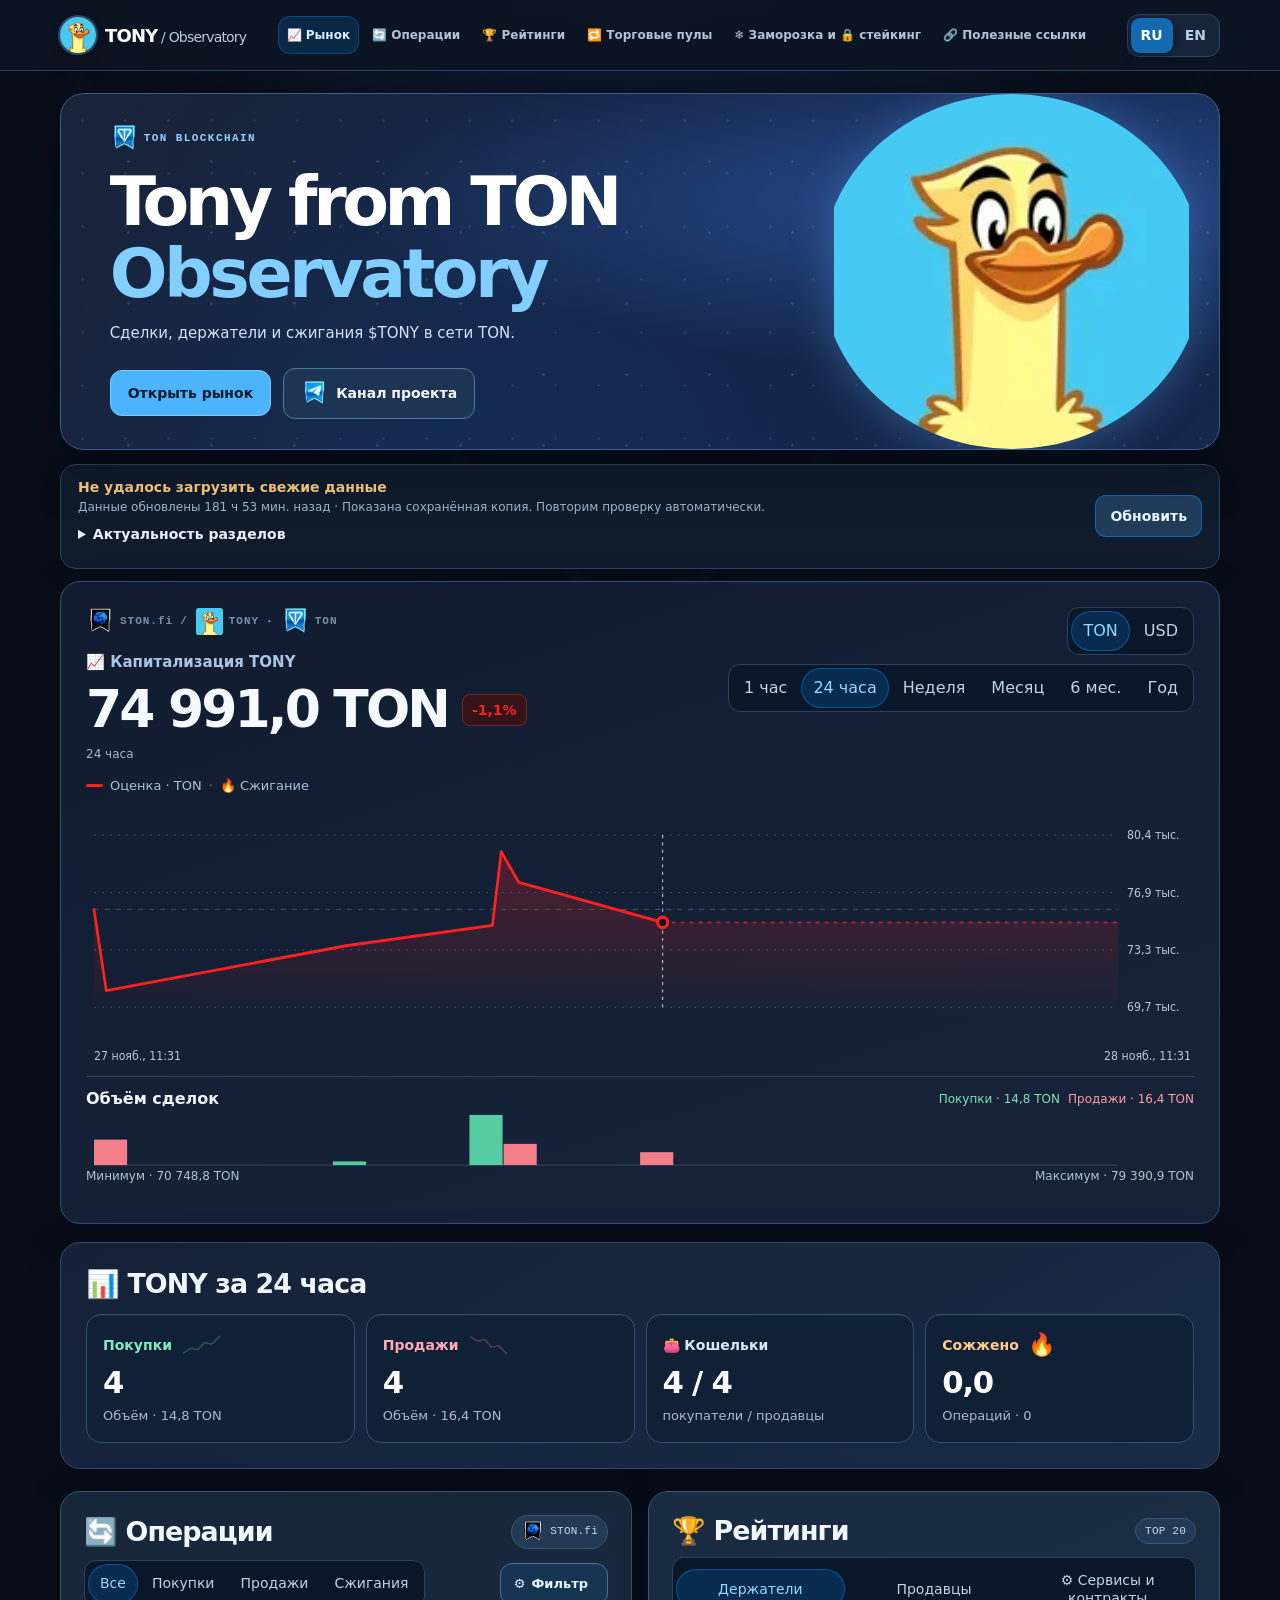
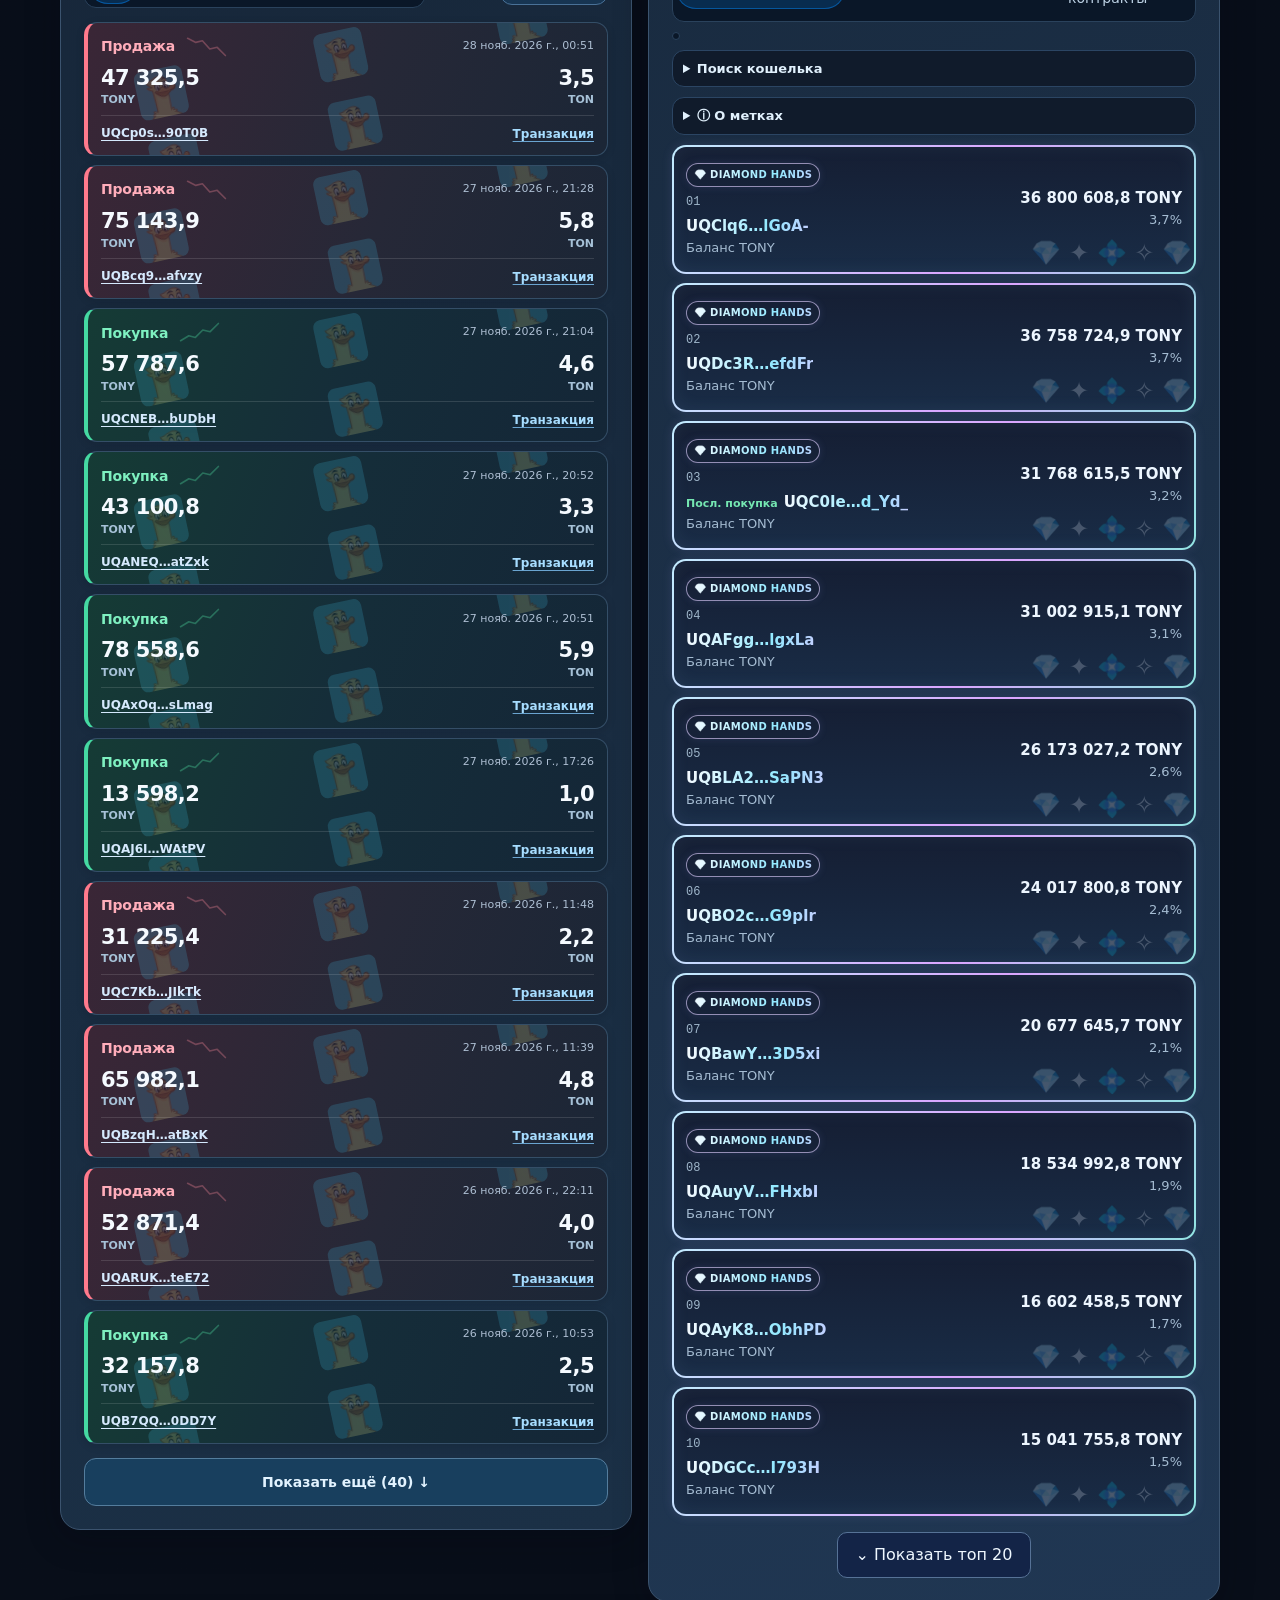
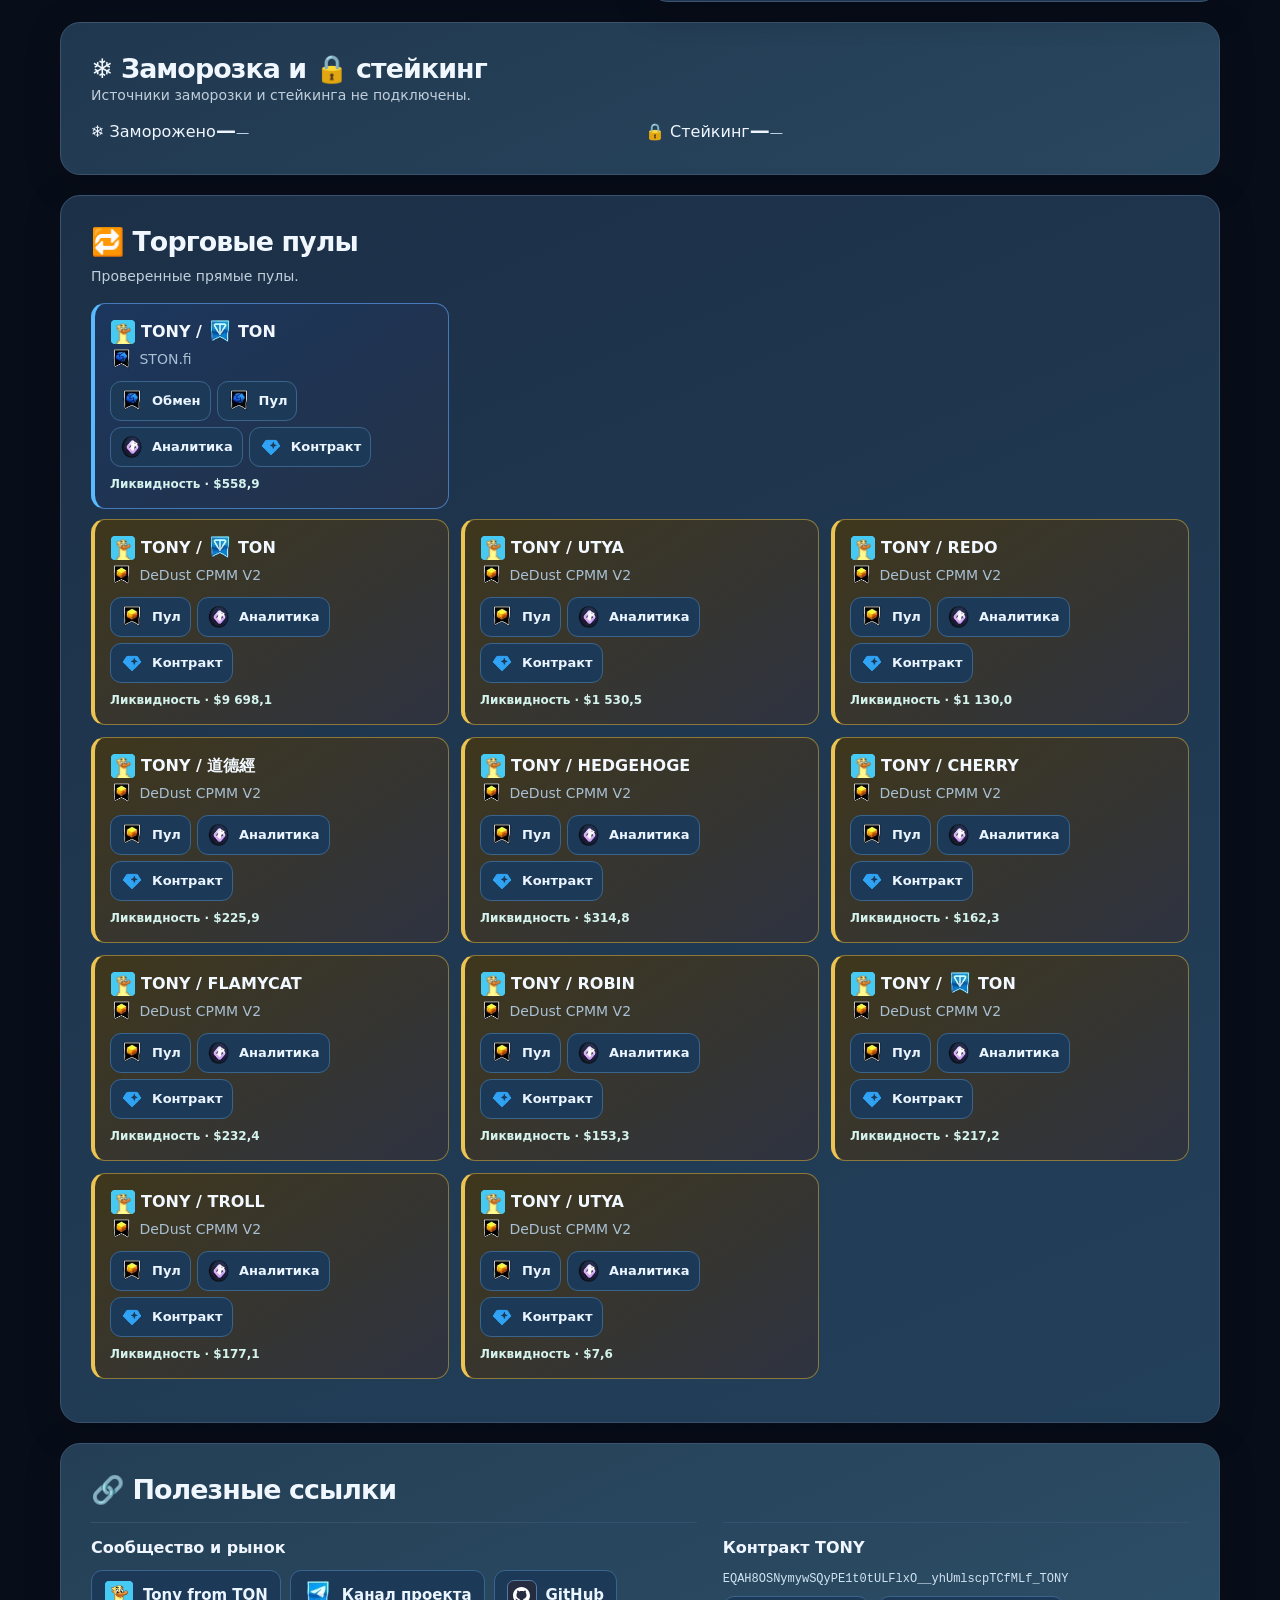
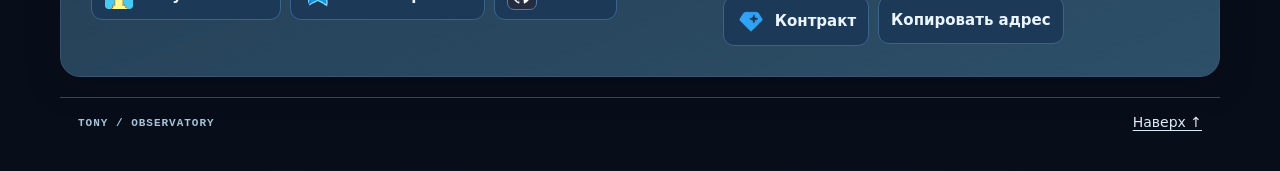
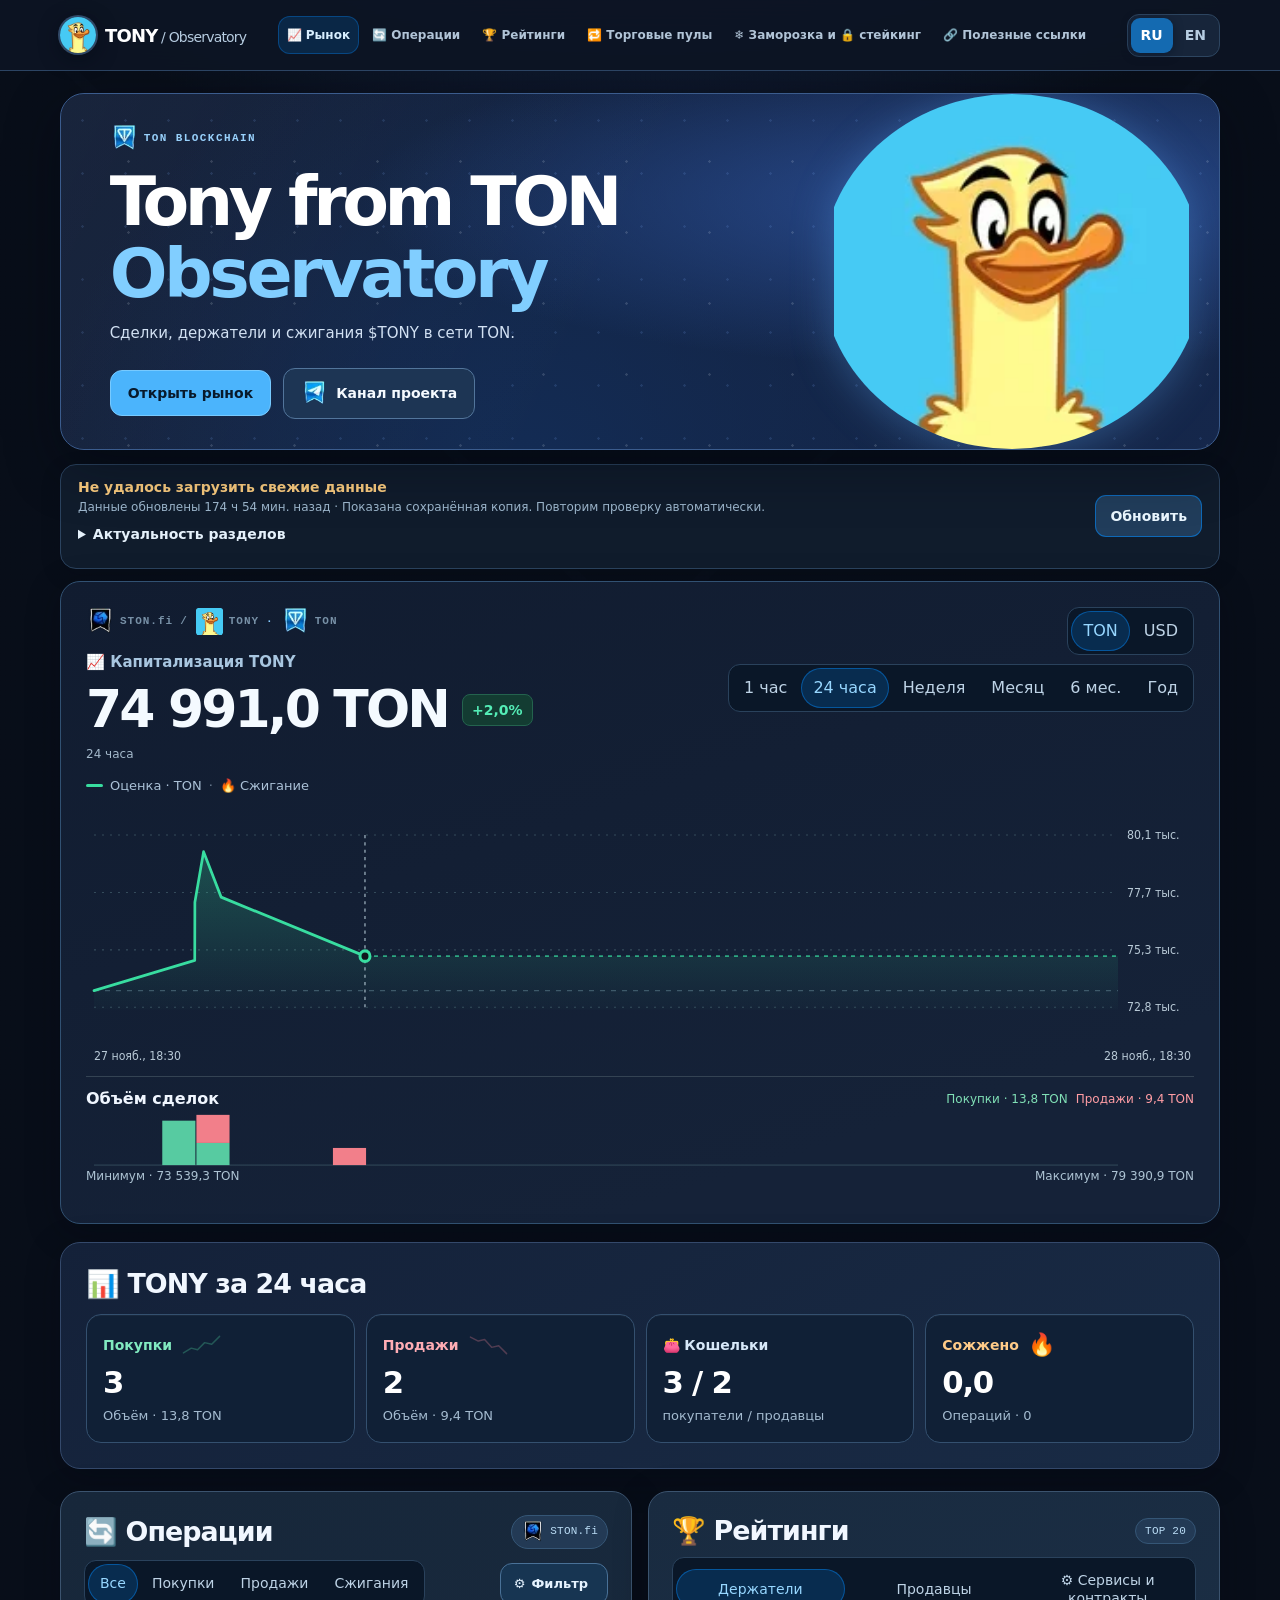
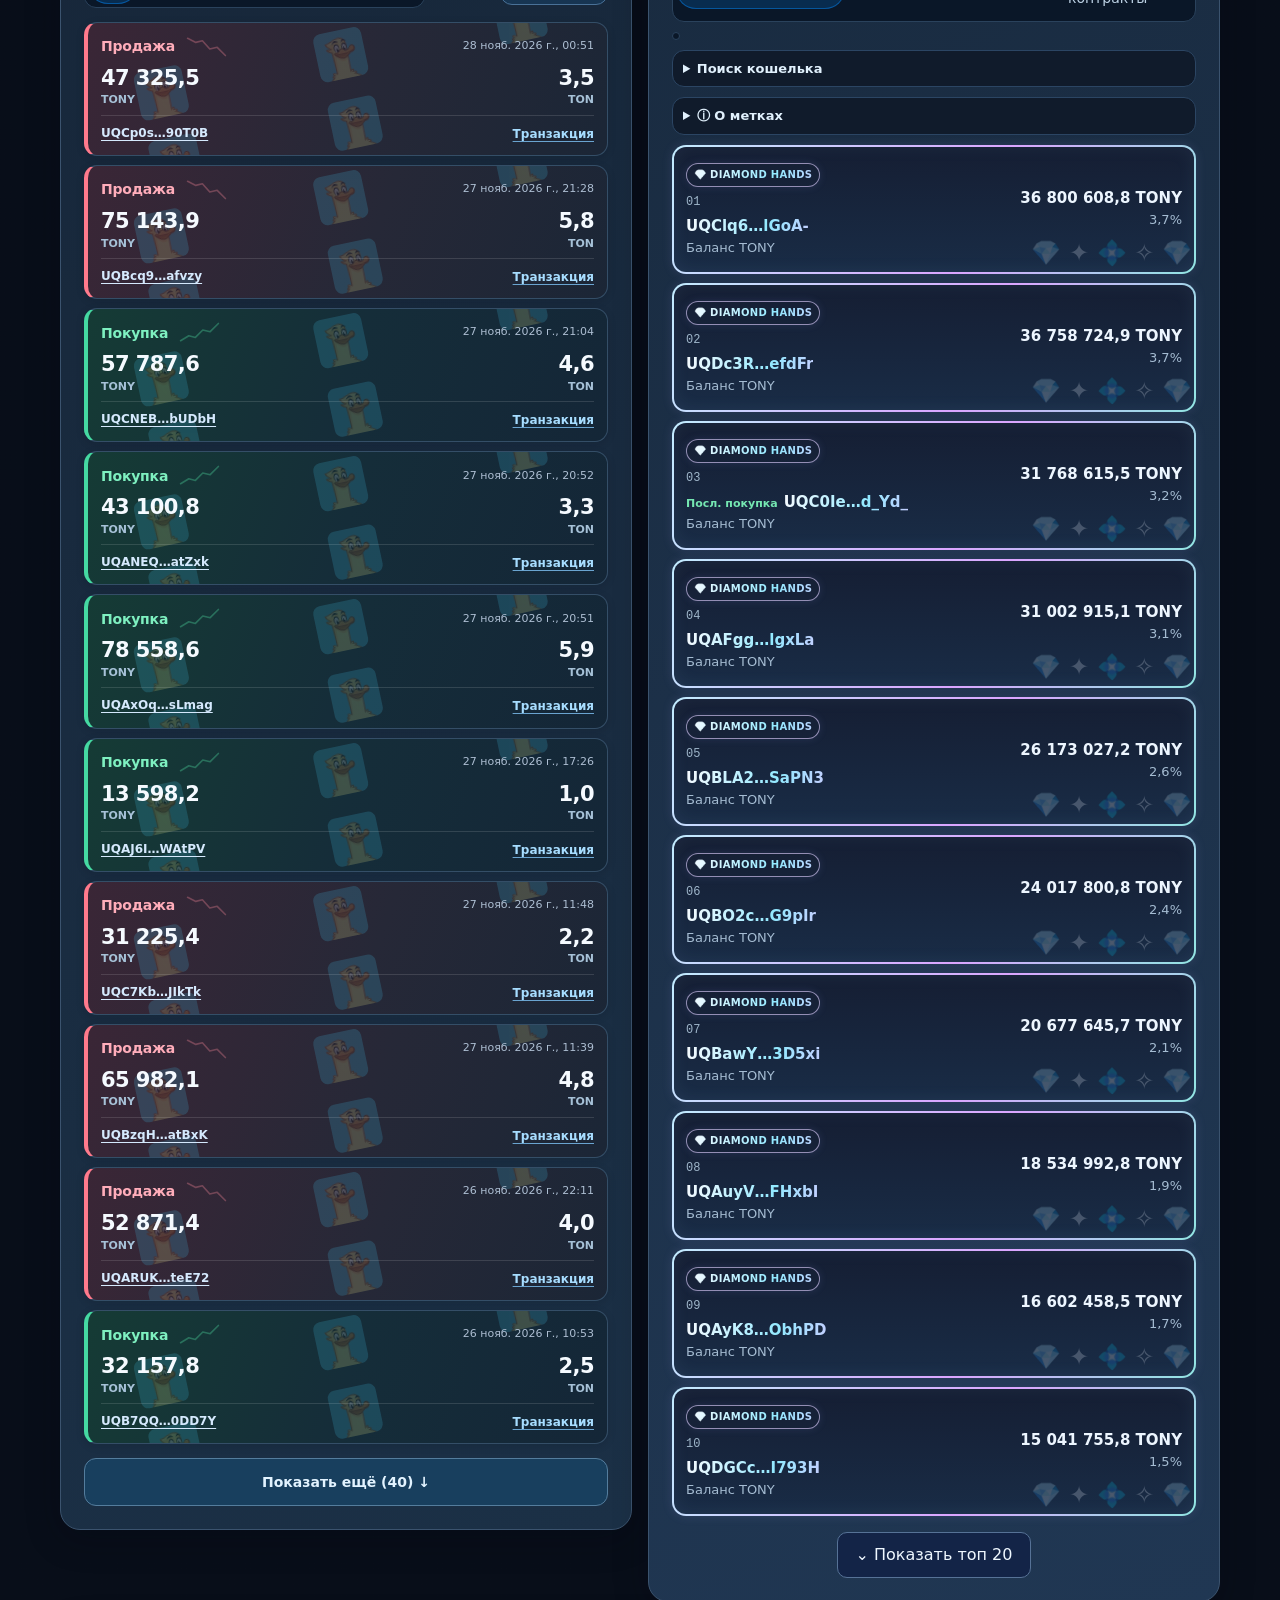
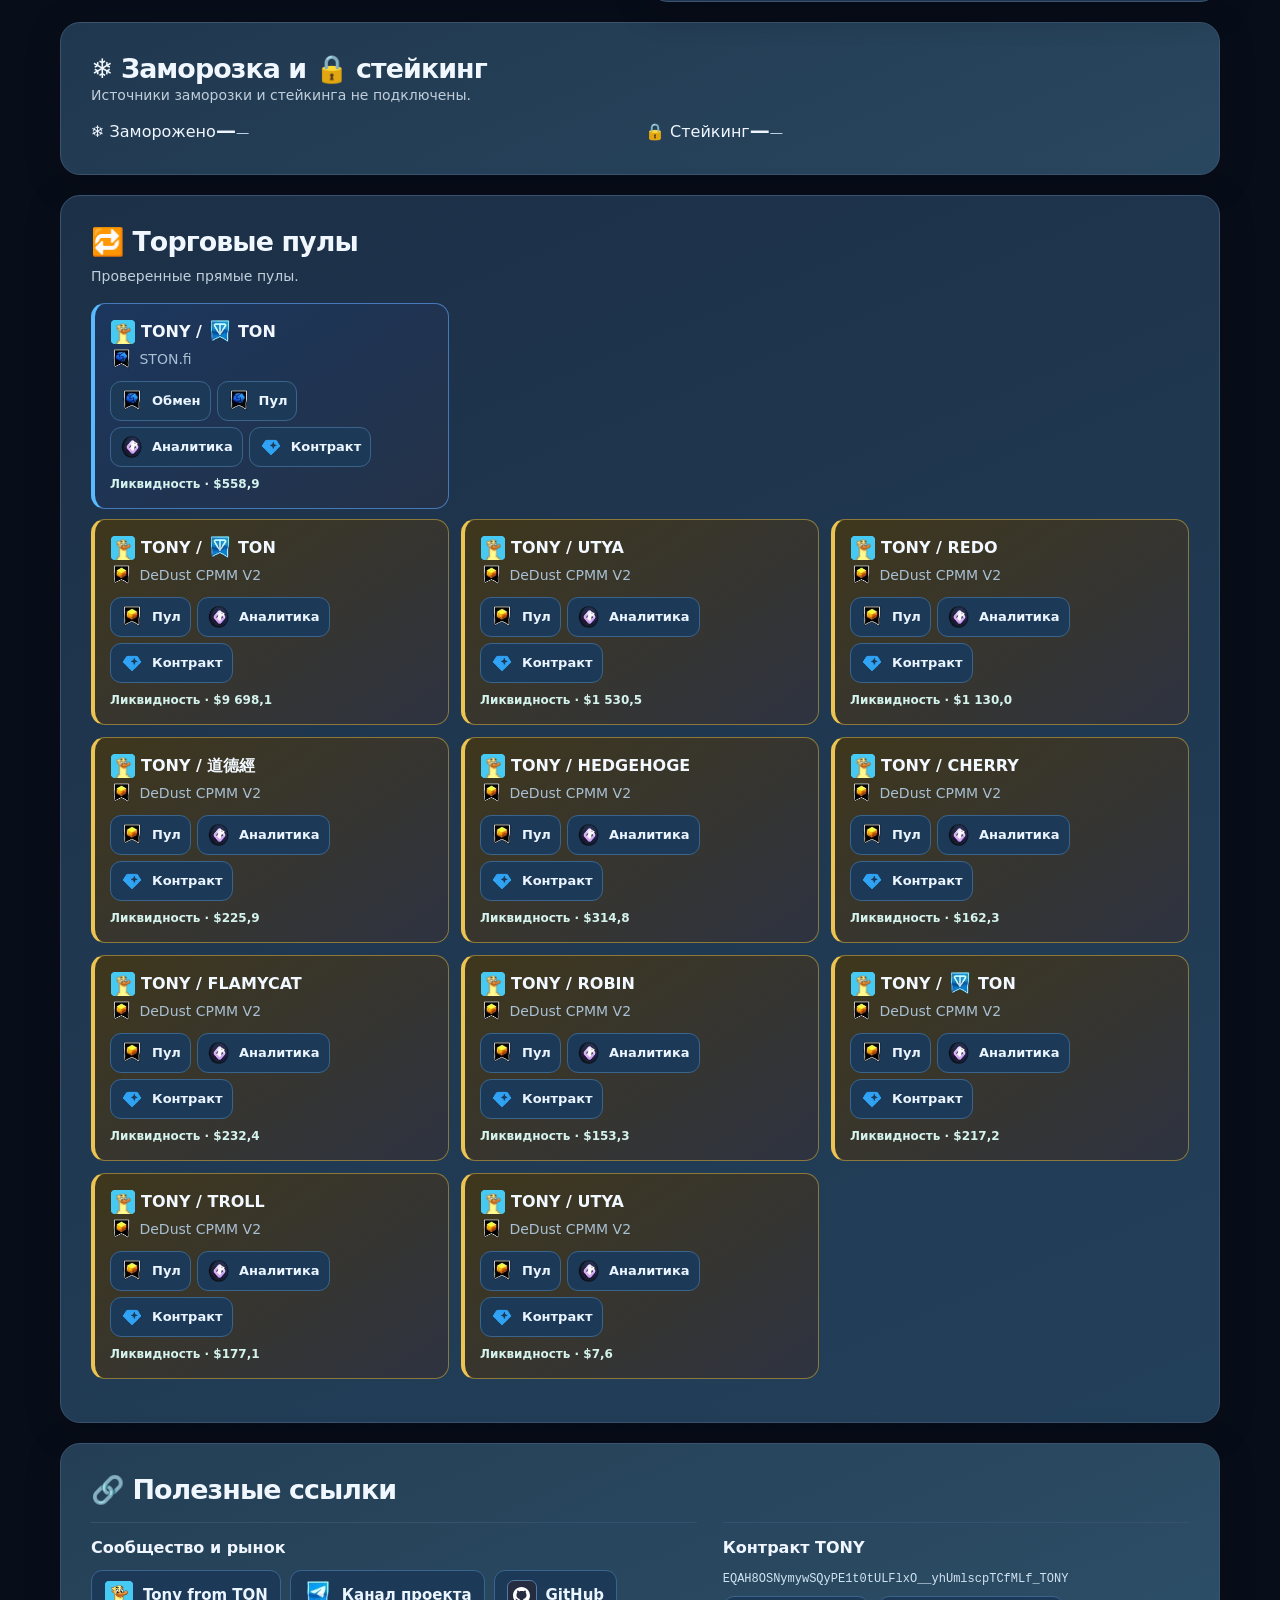
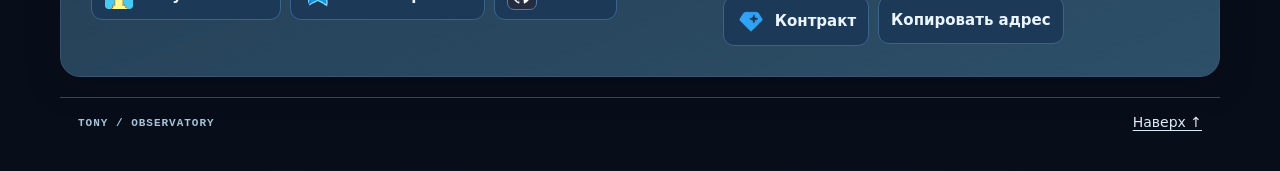
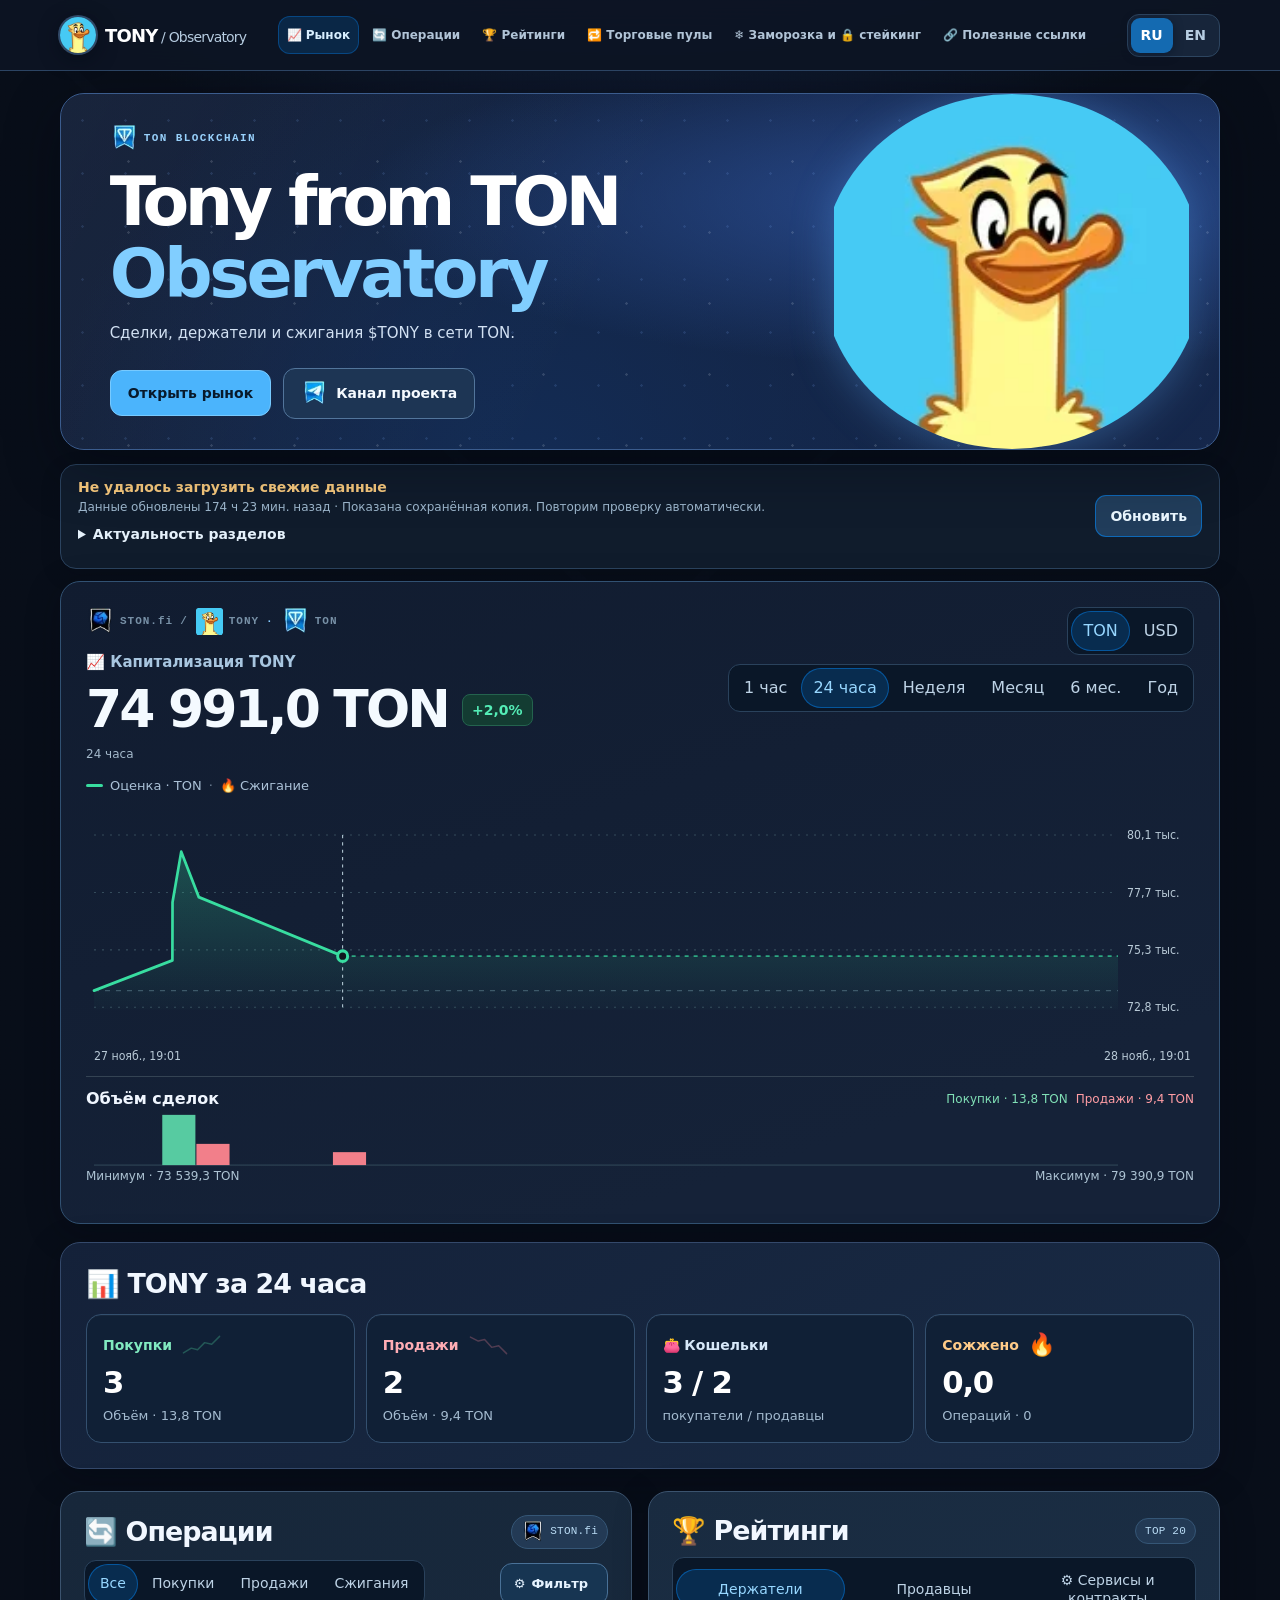
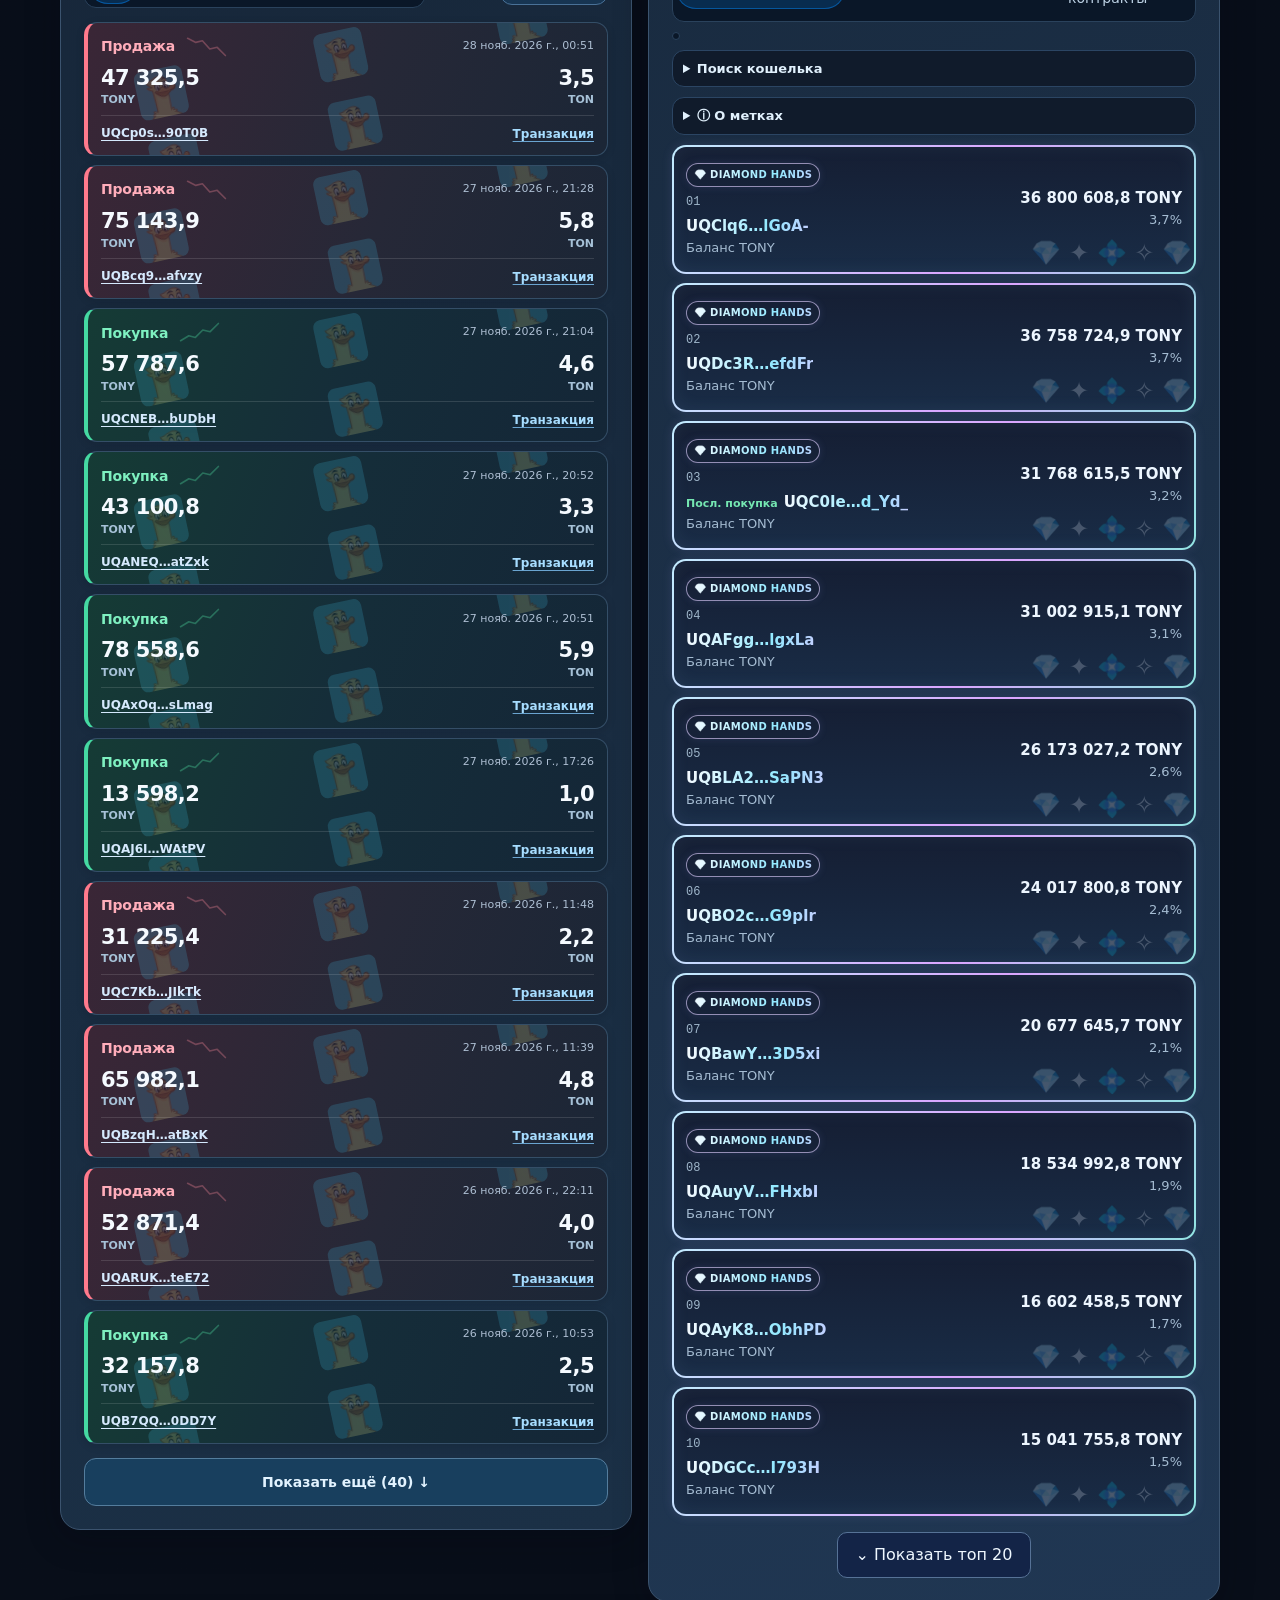
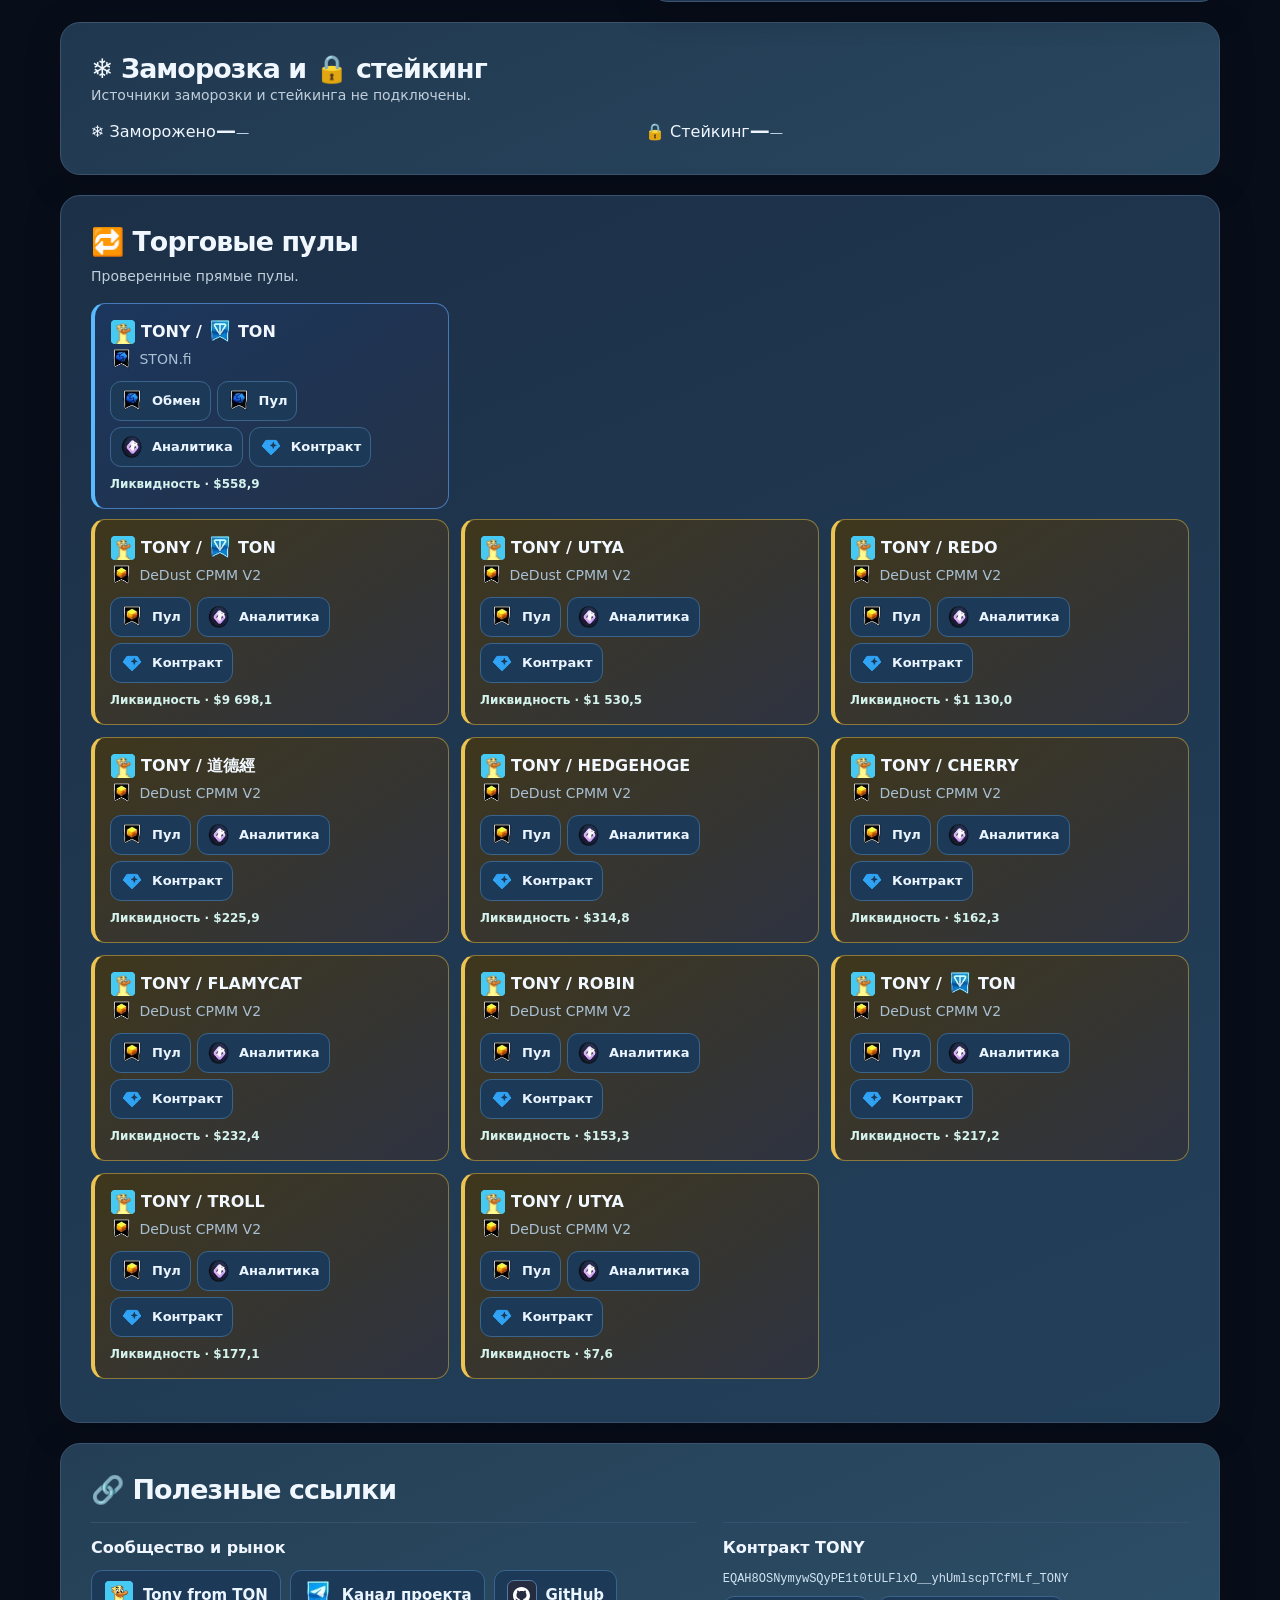
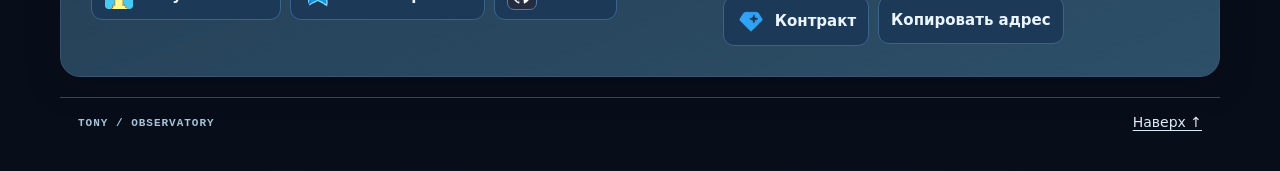
